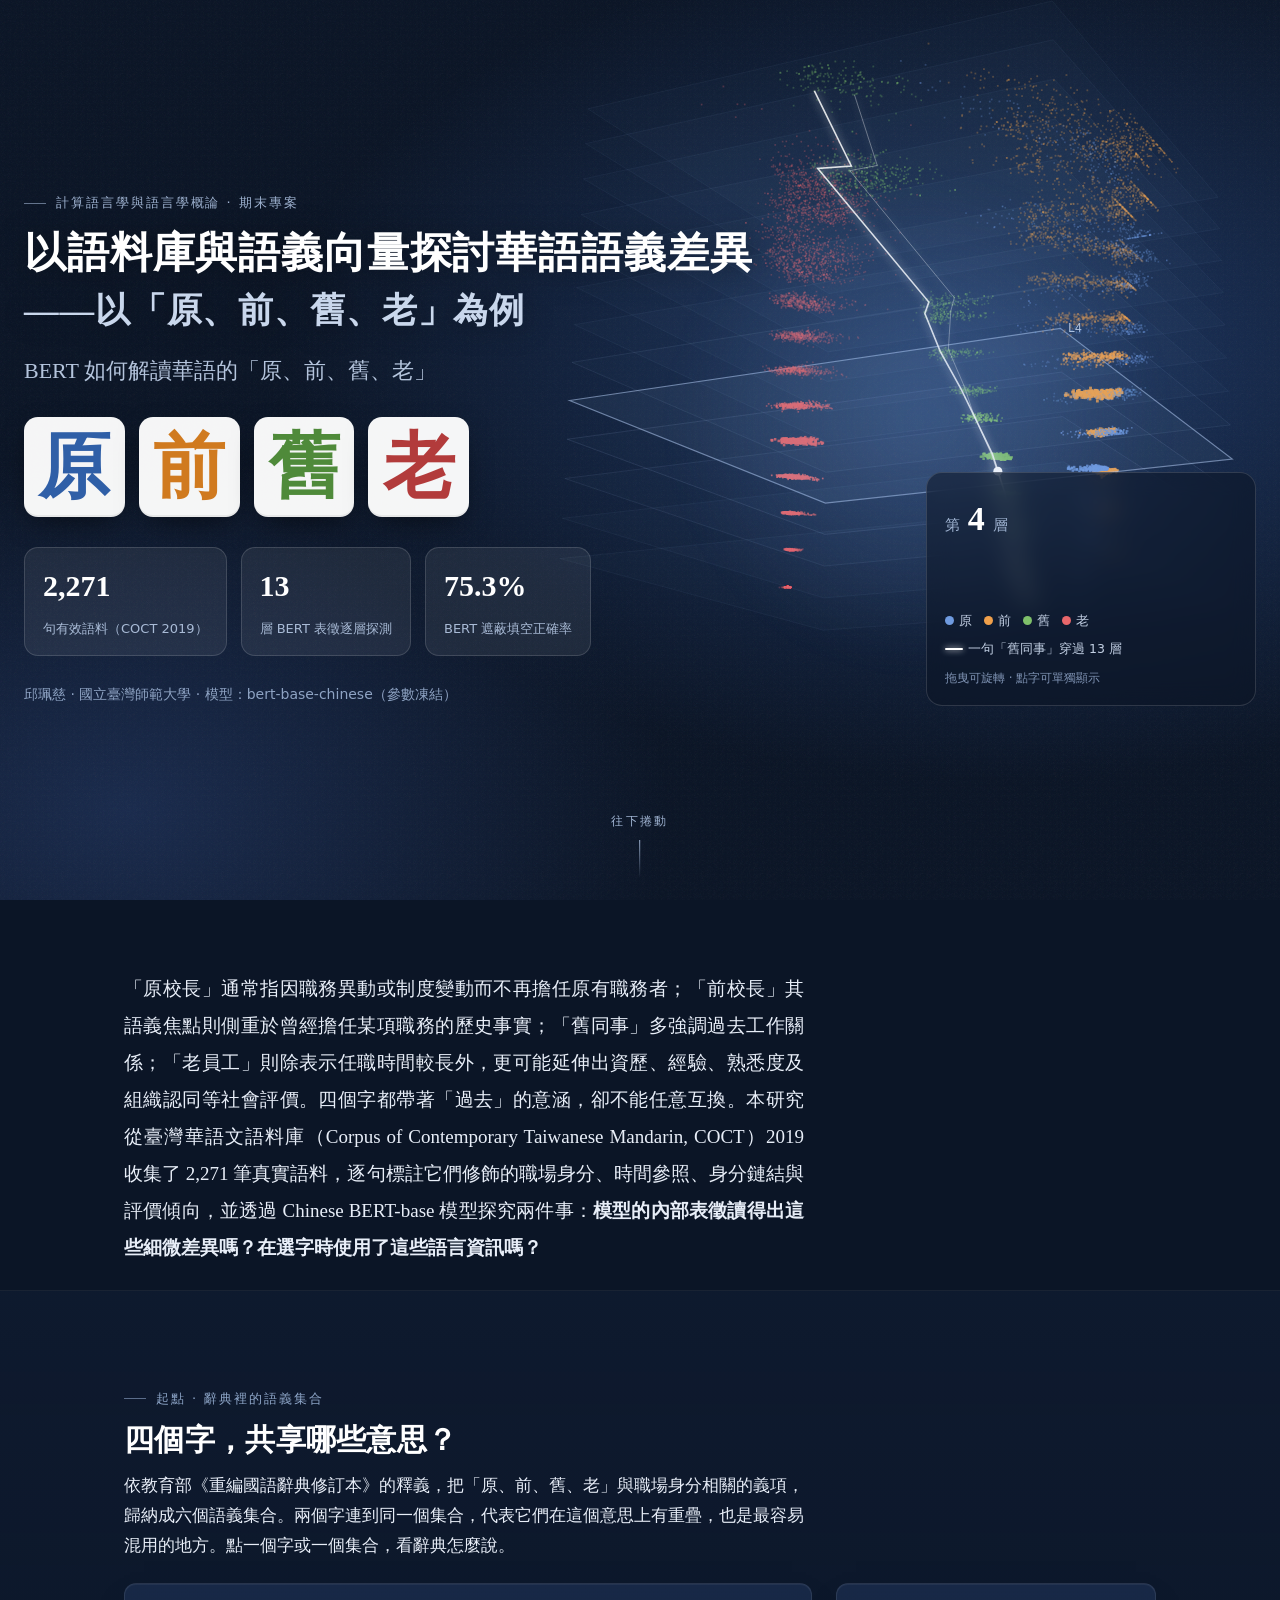
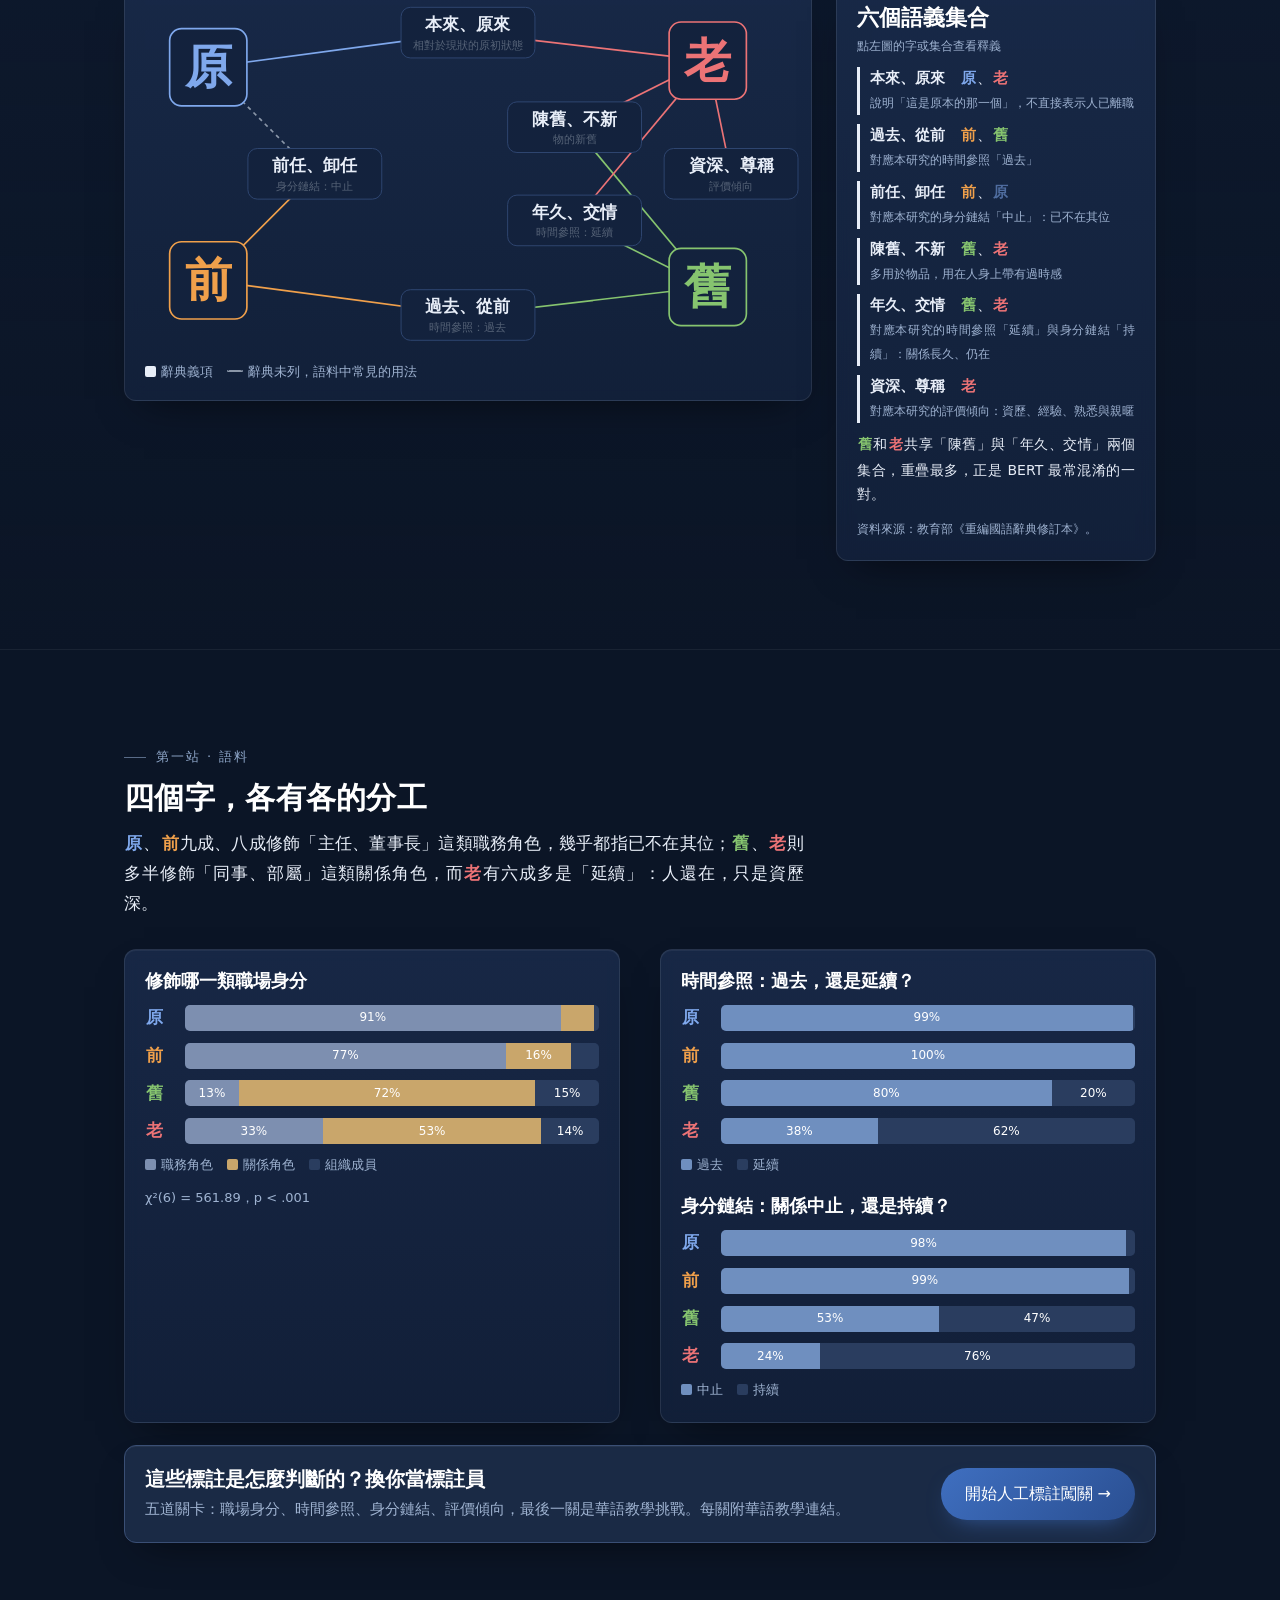
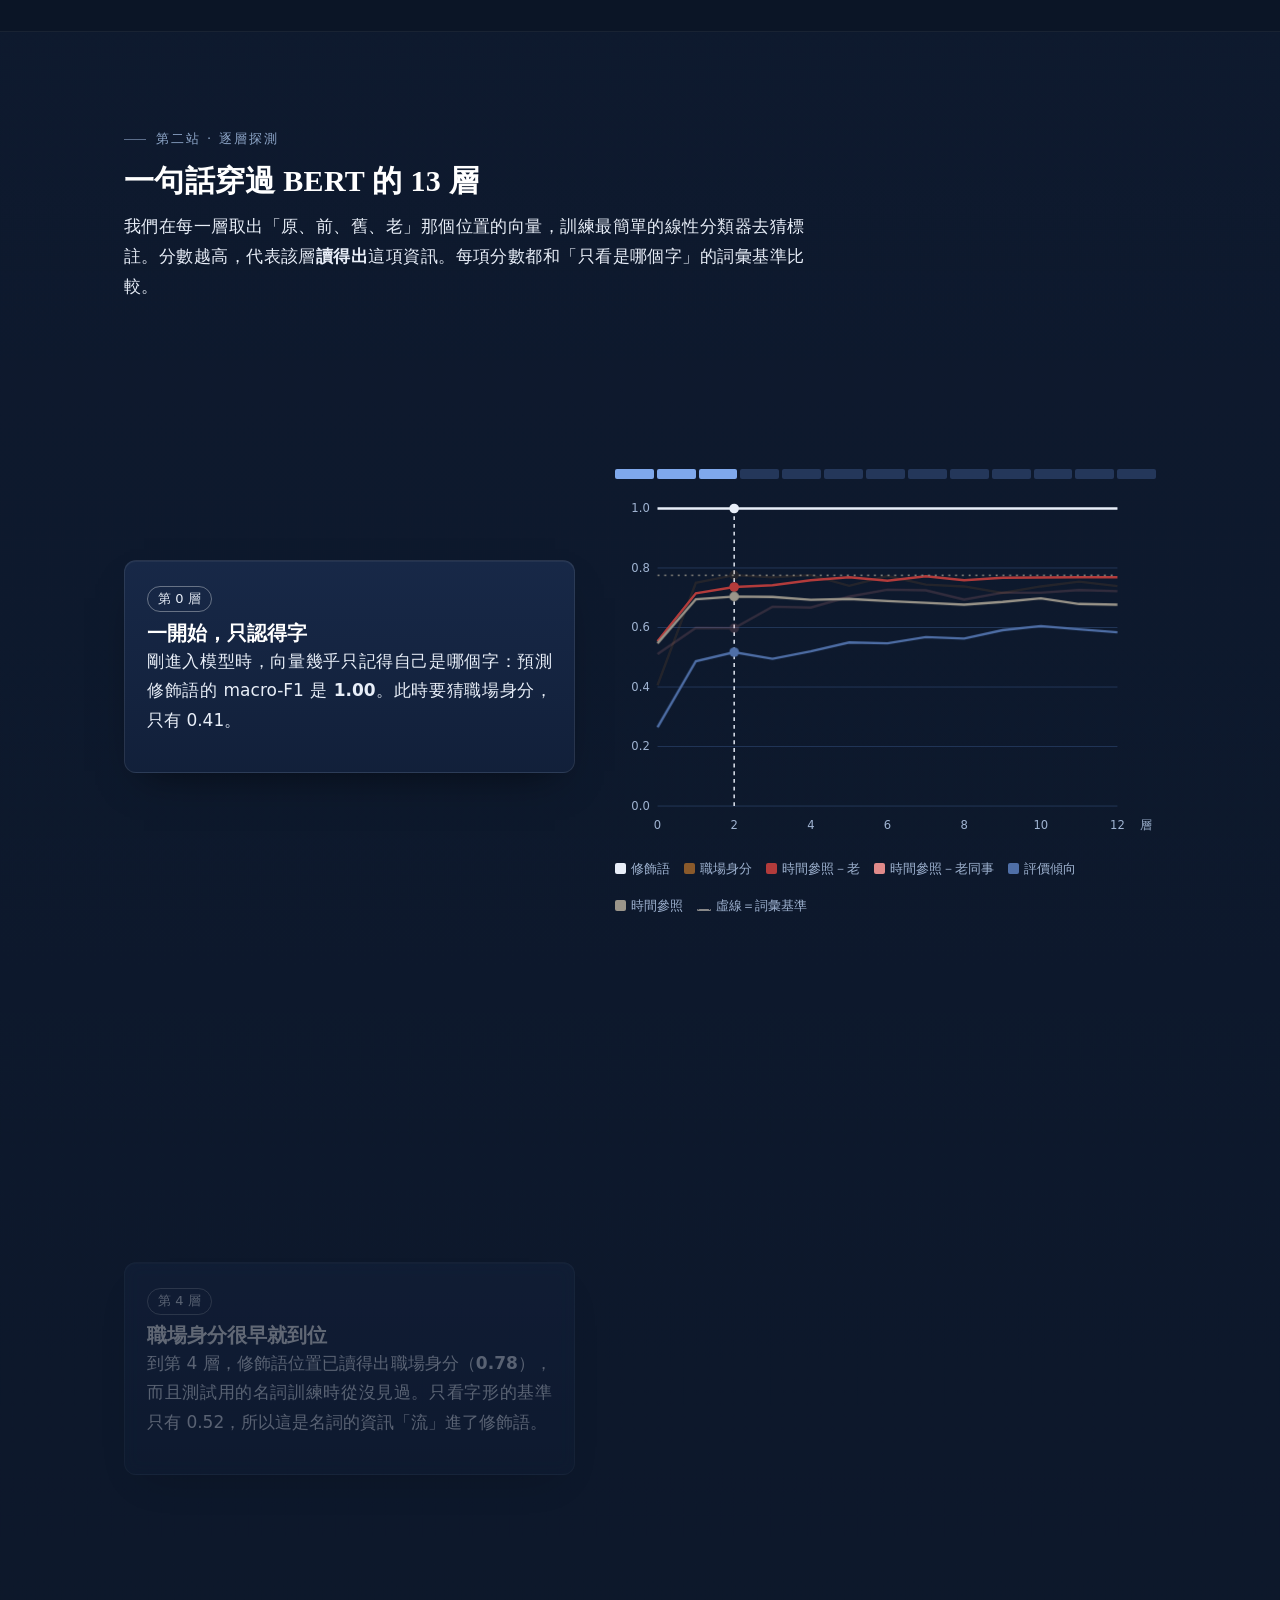
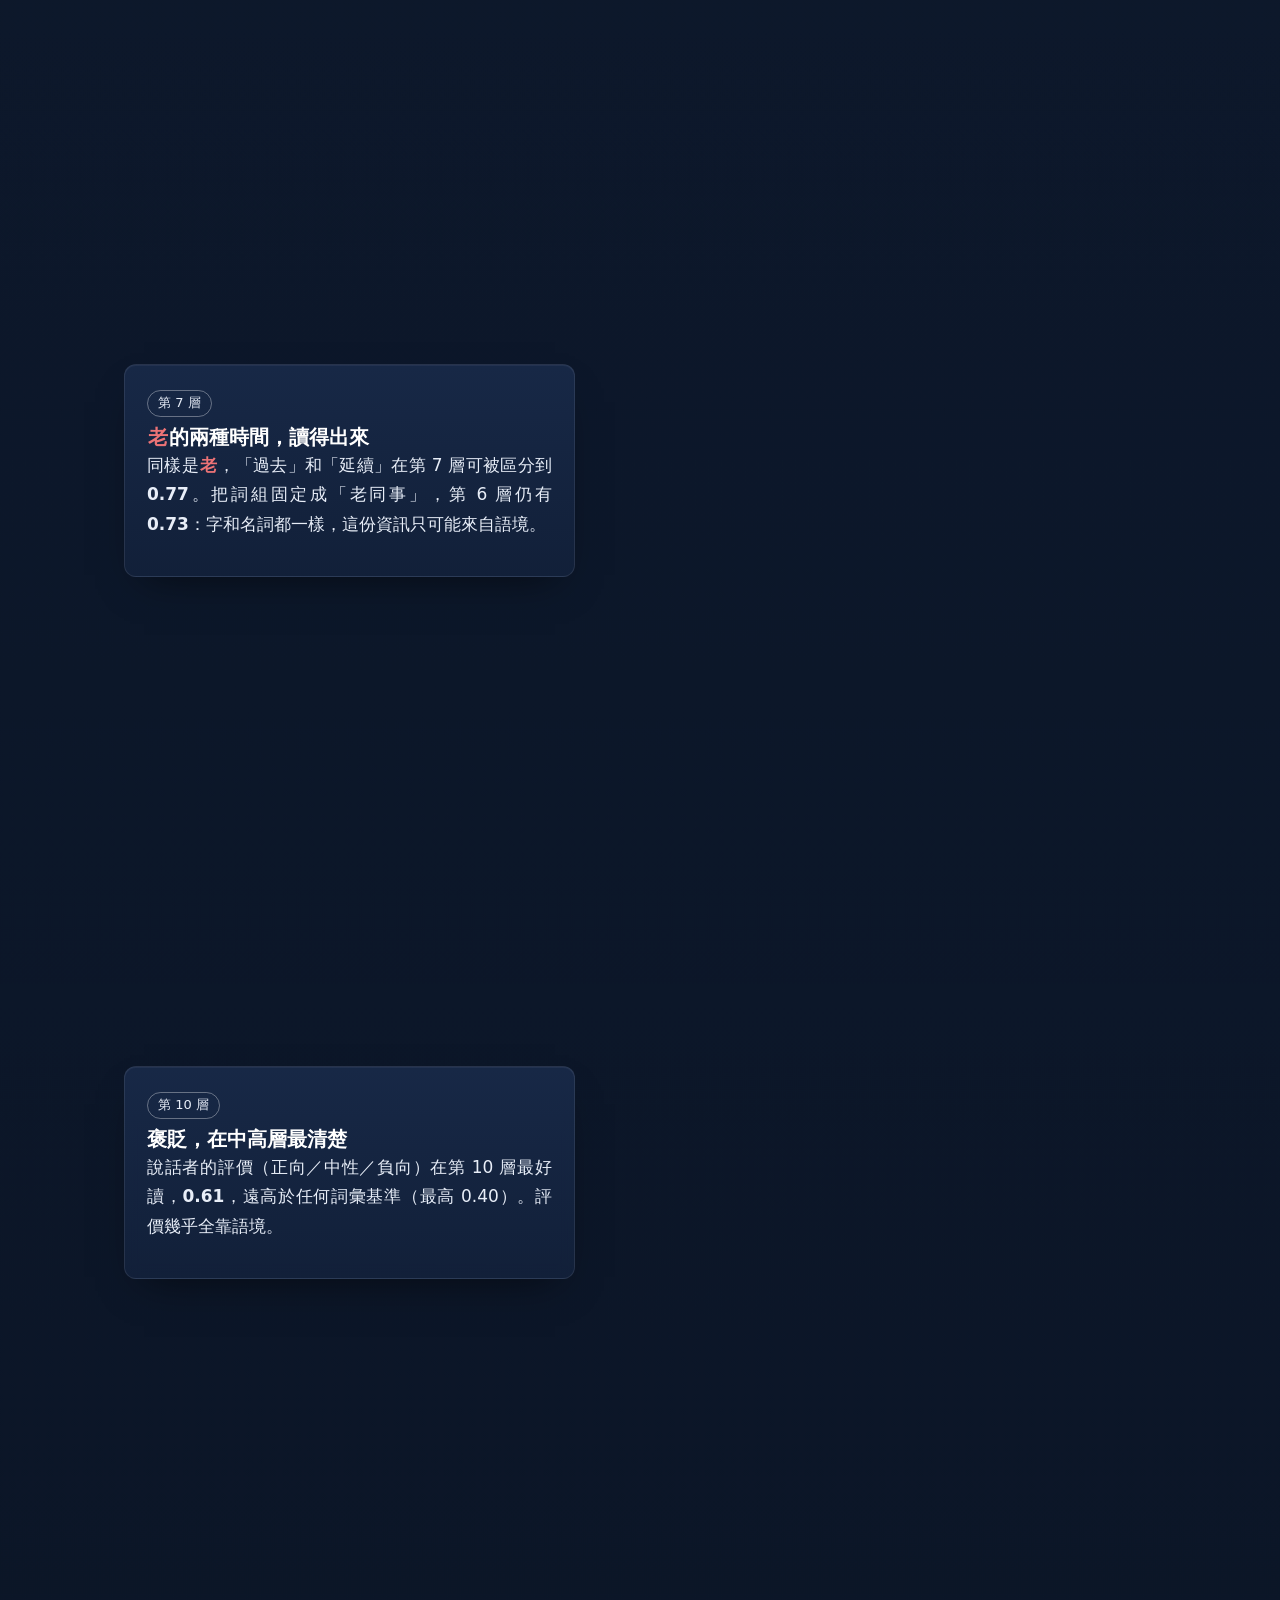
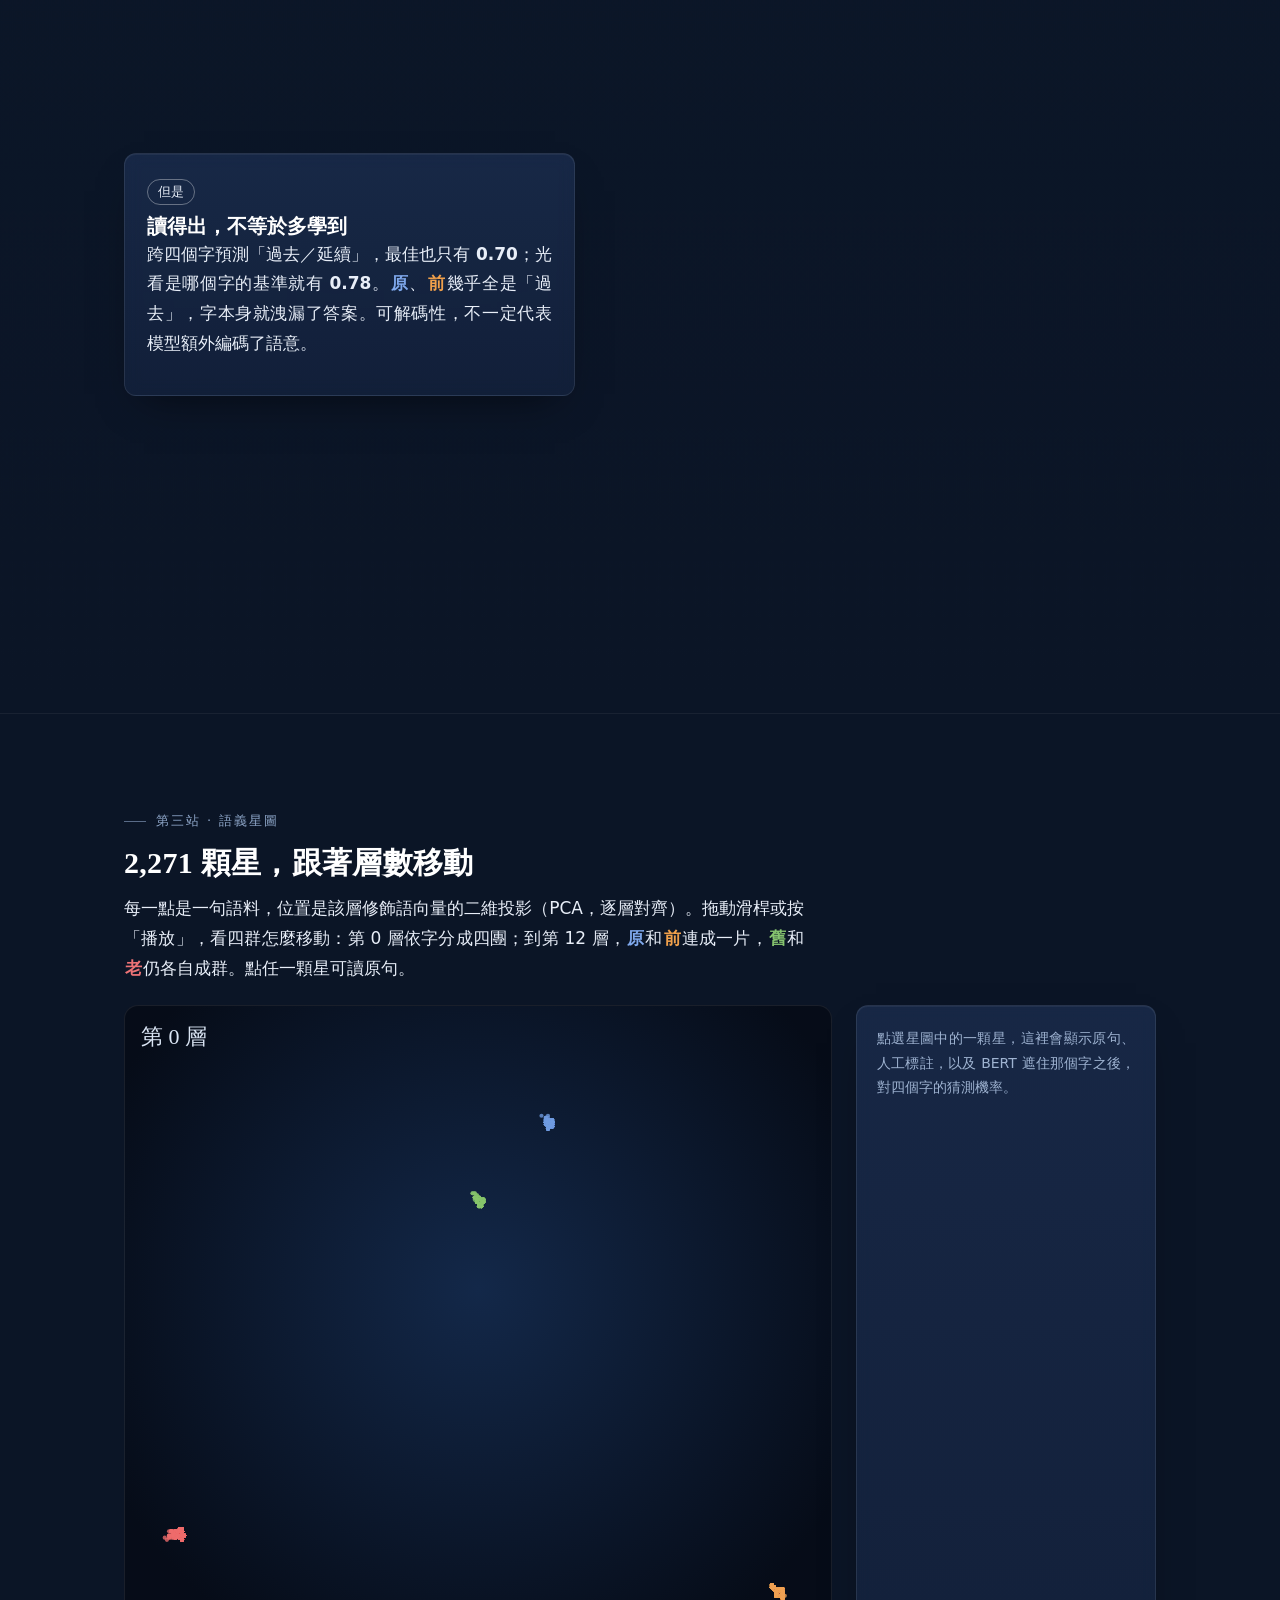
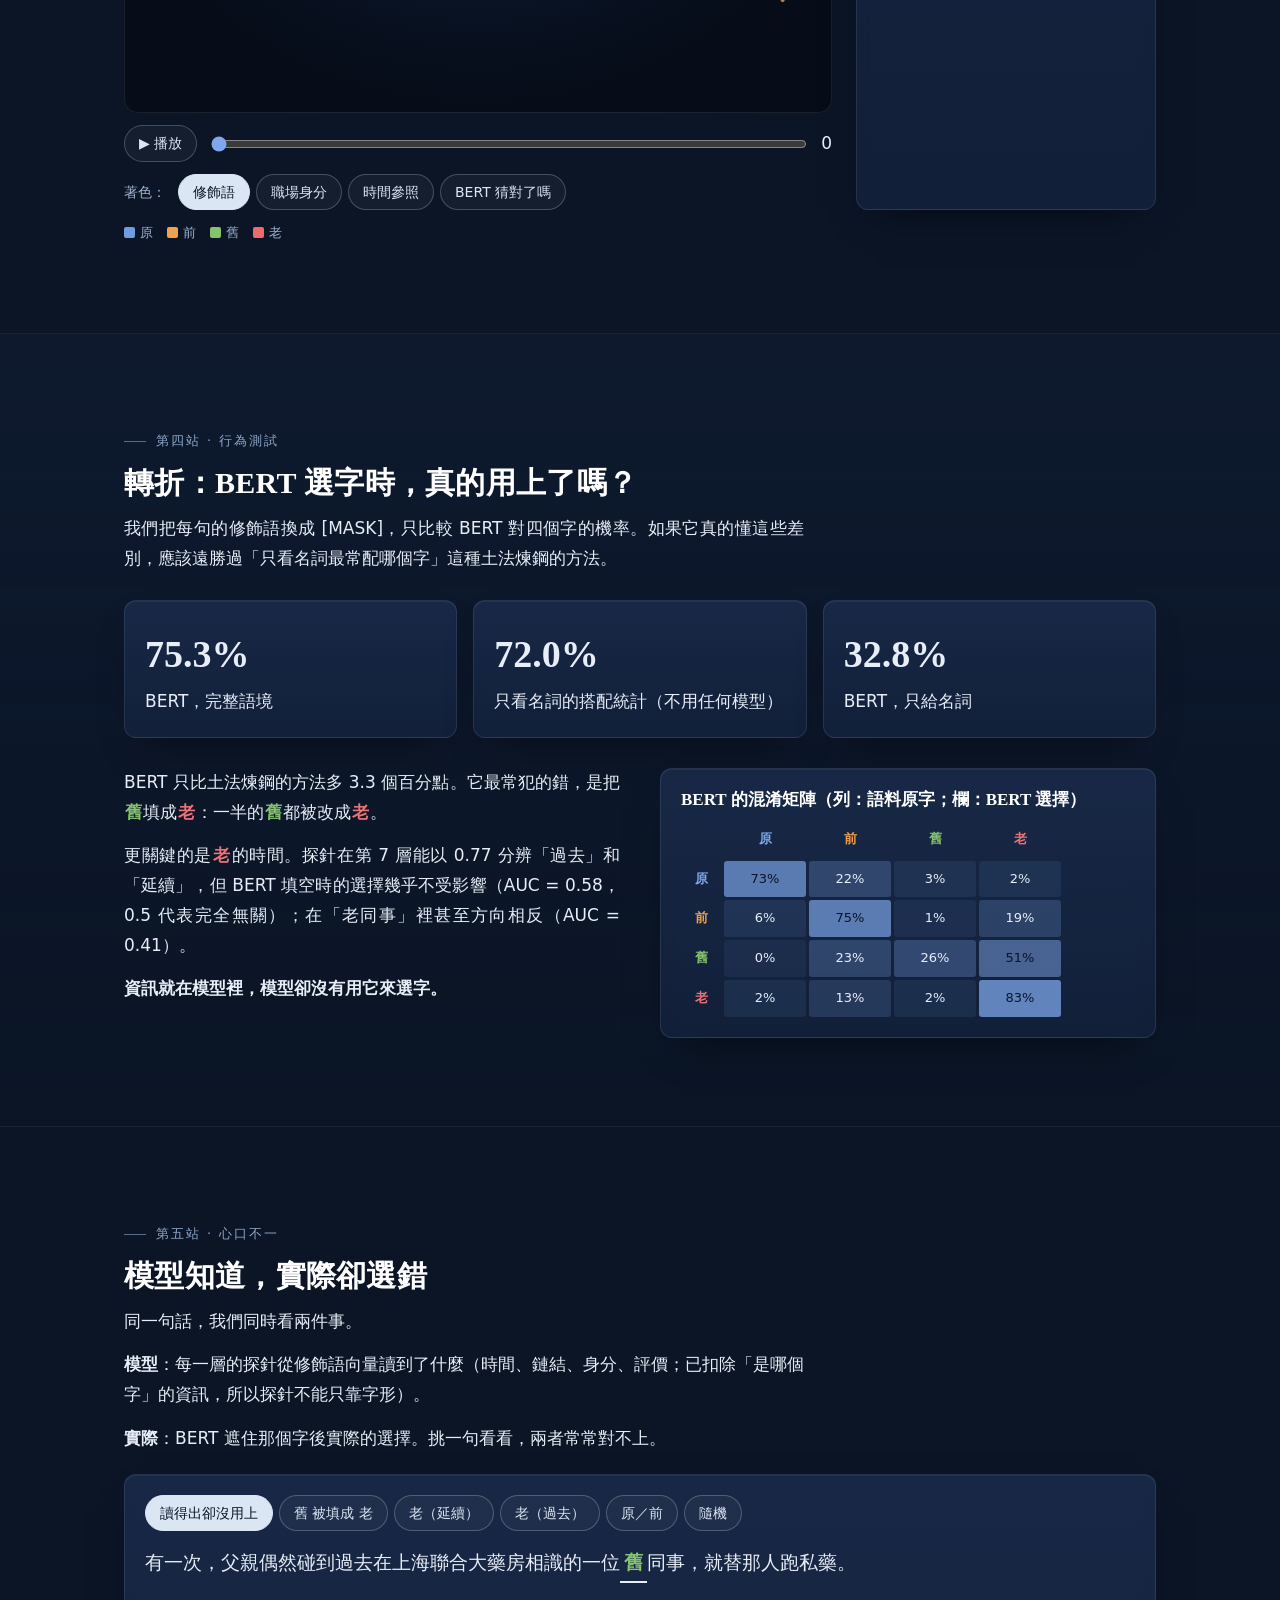
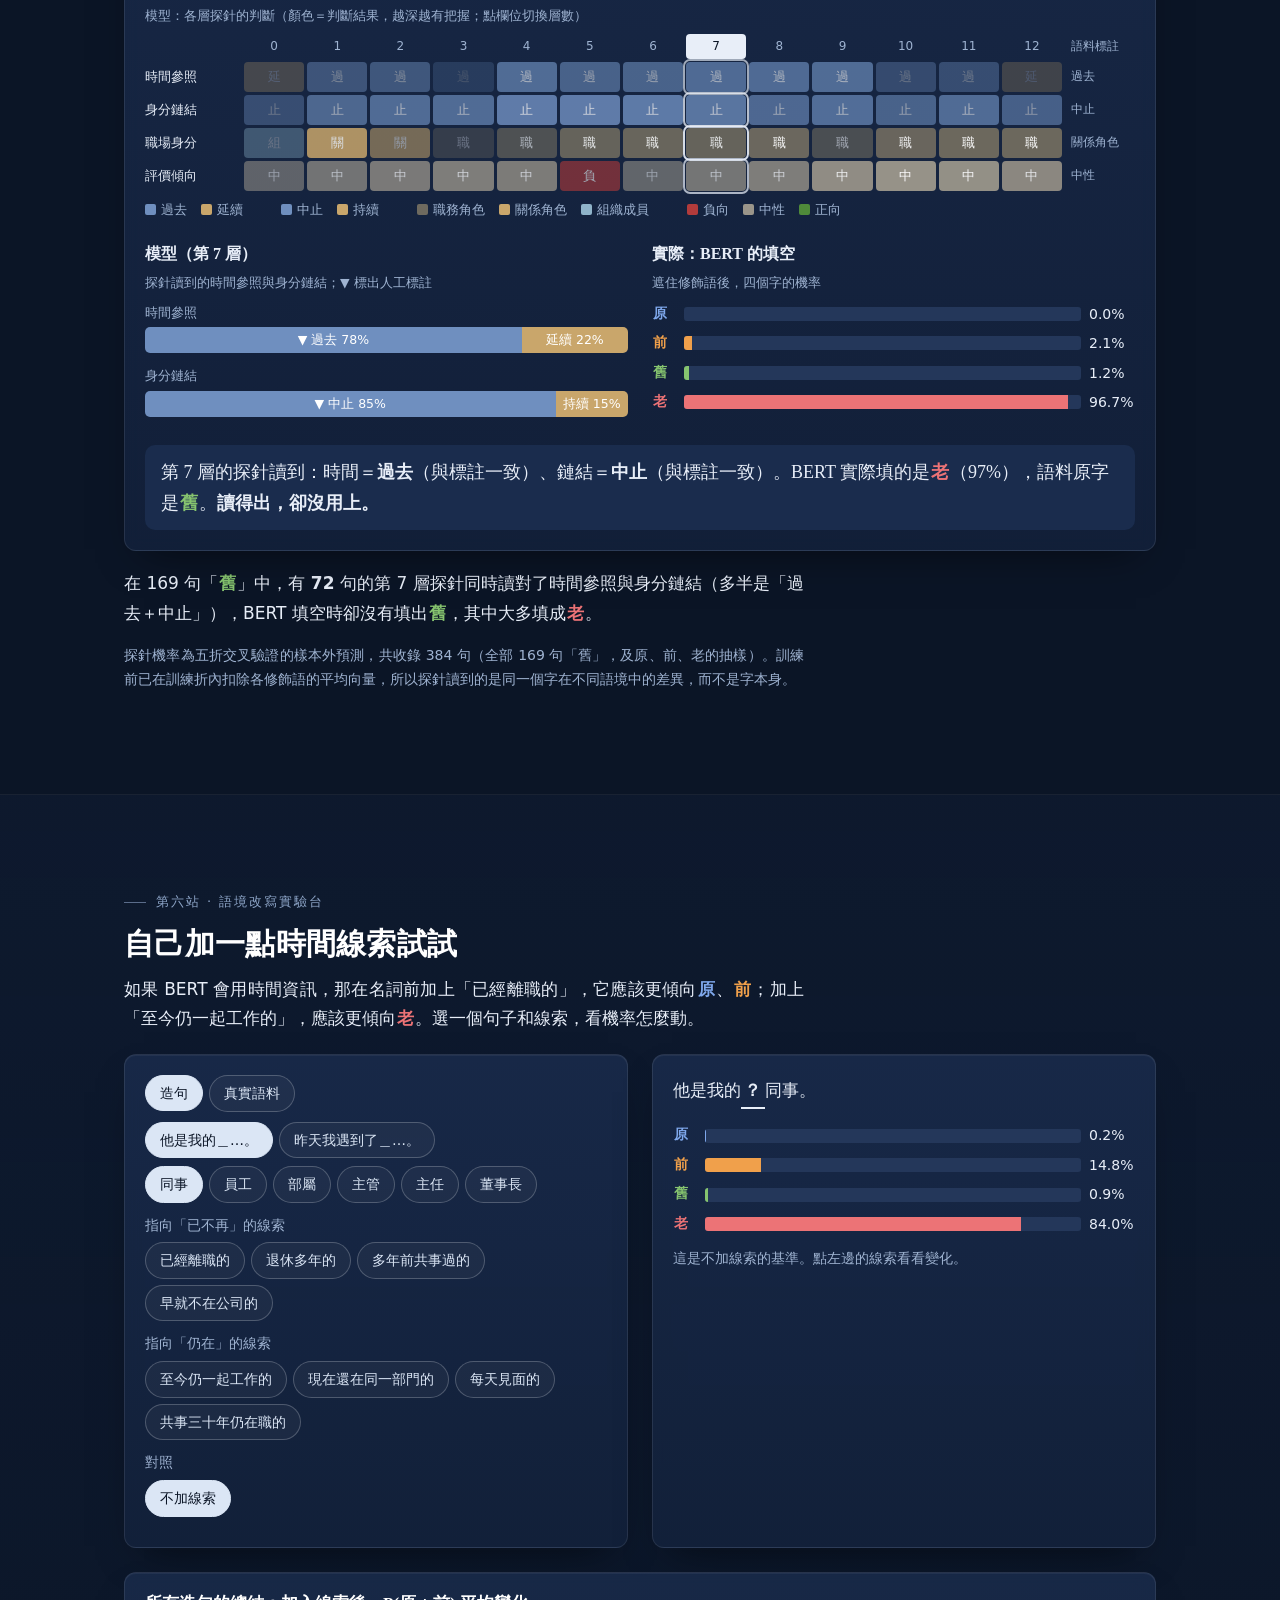
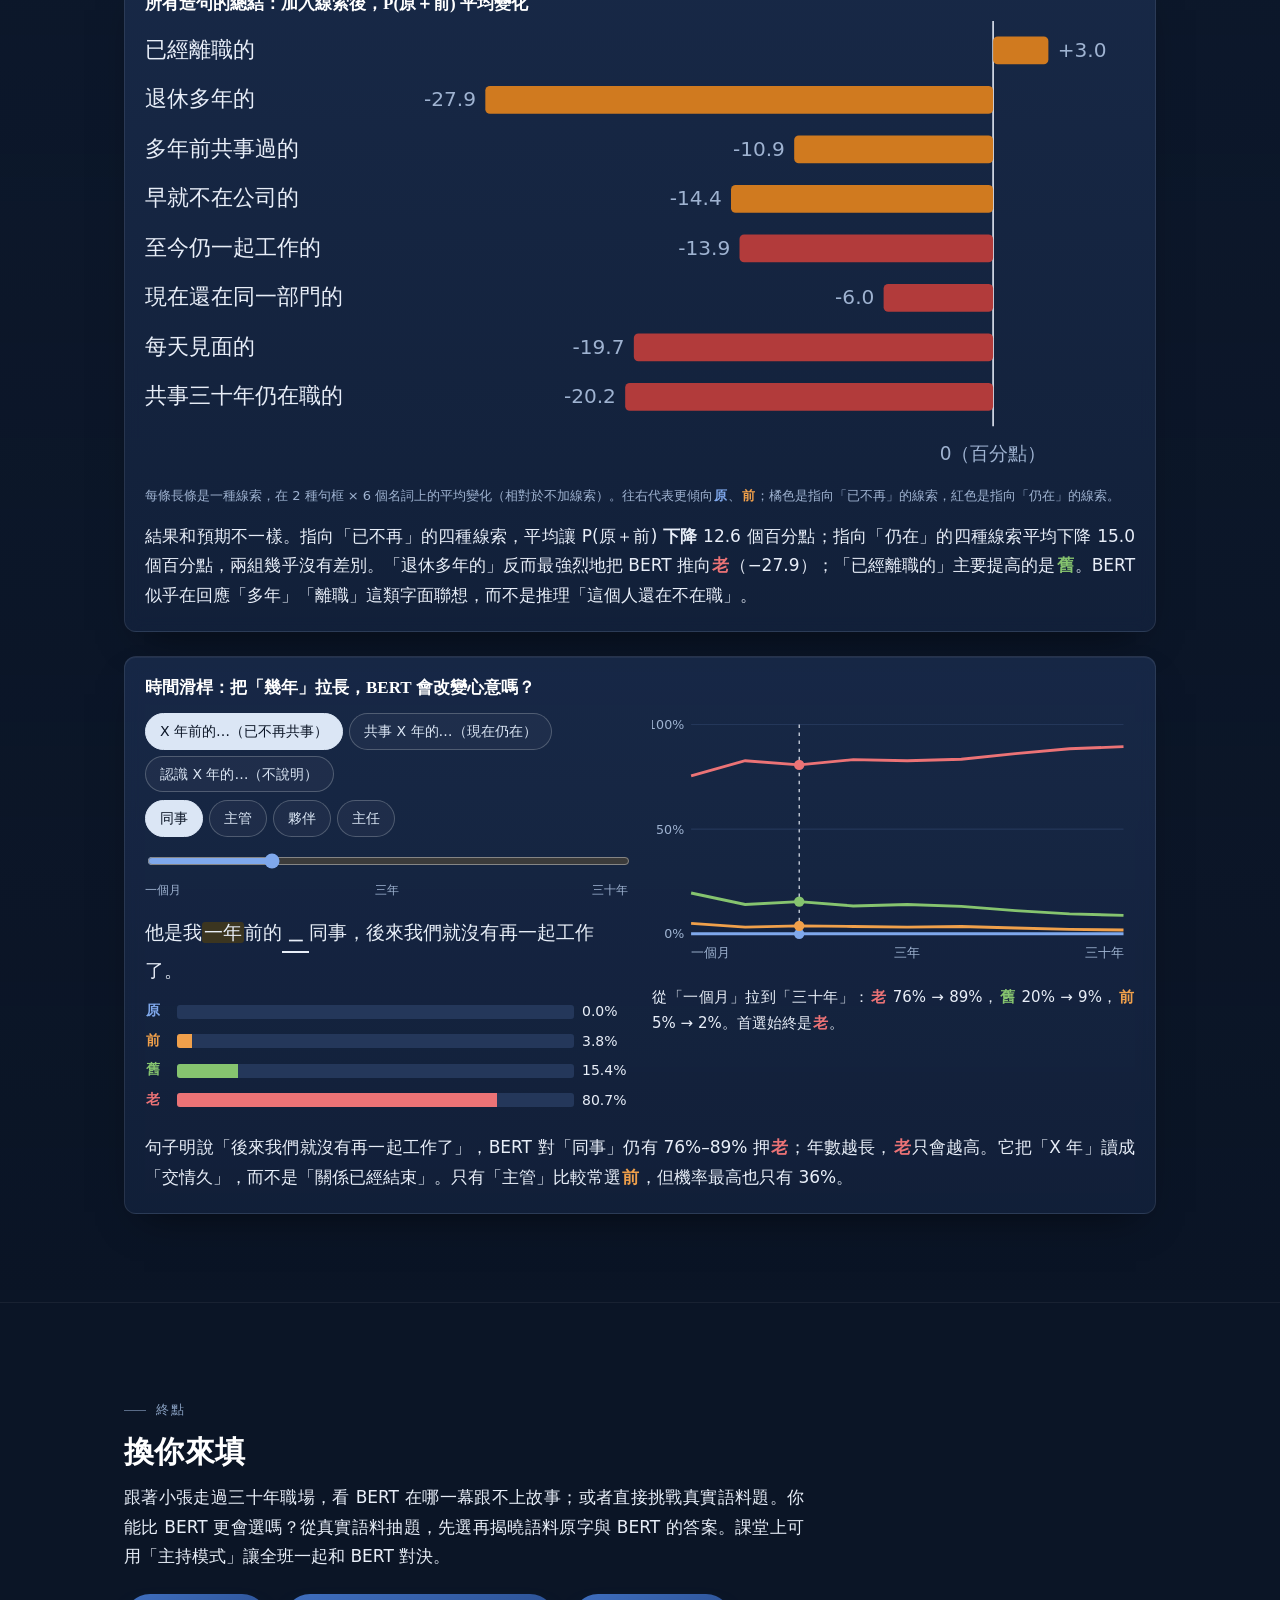
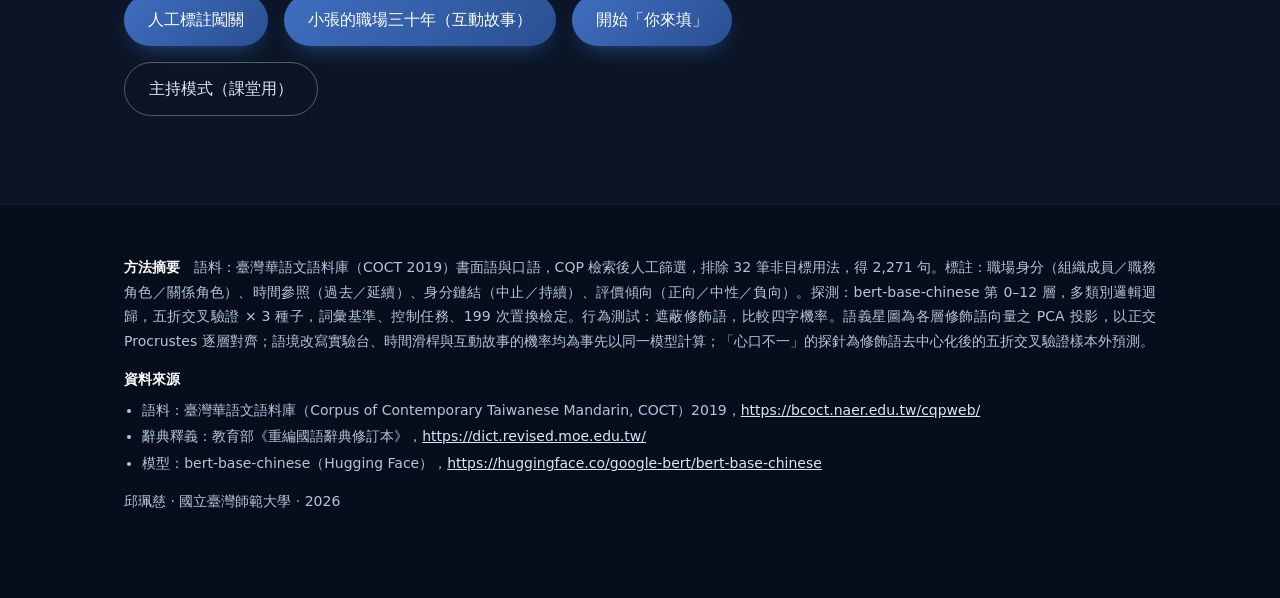
==== index.html @ c4756d72 "Add files via upload" ====
<!DOCTYPE html>
<html lang="zh-Hant">
<head>
<meta charset="utf-8">
<meta name="viewport" content="width=device-width, initial-scale=1">
<title>以語料庫與語義向量探討華語語義差異——以「原、前、舊、老」為例</title>
<style>
p{text-align:justify}
:root{
  color-scheme:dark;
  --ink:#e8eef8; --muted:#9fb3d1; --line:rgba(255,255,255,.1); --bg:#0b1526; --card:#13223d;
  --yuan:#7fa8ec; --qian:#f0a04b; --jiu:#86c46f; --lao:#ec7376; --accent:#e8eef8;
  --serif:"Noto Serif TC","Songti TC","PMingLiU",serif;
  --sans:"Noto Sans TC","PingFang TC","Microsoft JhengHei",system-ui,sans-serif;
}
*{box-sizing:border-box}
html{scroll-behavior:smooth}
body{margin:0;background:var(--bg);color:var(--ink);font-family:var(--sans);line-height:1.75;font-size:17px}
a{color:inherit}
.wrap{max-width:1080px;margin:0 auto;padding:0 24px}
.narrow{max-width:680px}
h1,h2,h3{font-family:var(--serif);font-weight:700;line-height:1.3;margin:0}
h2{font-size:30px;margin:0 0 12px}
.kicker{font-size:13px;letter-spacing:.15em;color:var(--muted);text-transform:uppercase;margin-bottom:10px}
section{padding:88px 0;border-top:1px solid var(--line)}
p{margin:0 0 14px}
.m{font-family:var(--serif);font-weight:700;padding:0 1px}
.m.原{color:var(--yuan)}.m.前{color:var(--qian)}.m.舊{color:var(--jiu)}.m.老{color:var(--lao)}
.num{font-variant-numeric:tabular-nums}
/* hero */
.hero{min-height:92vh;display:flex;align-items:center;border-top:none;padding:40px 0;background:linear-gradient(160deg,#cddcf0 0%,#e2ebf6 65%)}
.hero .wrap{width:100%}
.hero h1{font-size:clamp(28px,4.4vw,52px);letter-spacing:.02em;line-height:1.35}
.hero .sub{font-size:clamp(18px,2.4vw,24px);color:var(--muted);margin:18px 0 34px;font-family:var(--serif)}
.chars{display:flex;gap:14px;margin:30px 0}
.chars span{font-family:var(--serif);font-size:clamp(40px,6vw,72px);font-weight:700;line-height:1;width:1.4em;height:1.4em;display:flex;align-items:center;justify-content:center;padding:0;border-radius:14px;background:var(--card);box-shadow:0 1px 0 var(--line),0 8px 24px rgba(0,0,0,.05)}
.stats{display:flex;gap:40px;flex-wrap:wrap;margin-top:26px}
.stat b{display:block;font-size:34px;font-family:var(--serif)}
.stat span{font-size:14px;color:var(--muted)}
.byline{font-size:14px;color:var(--muted);margin-top:40px}
.scrollcue{margin-top:28px;font-size:14px;color:var(--muted)}
/* bars */
.split{display:grid;grid-template-columns:1fr 1fr;gap:40px;margin-top:30px}
.barrow{display:grid;grid-template-columns:30px 1fr;gap:10px;align-items:center;margin:8px 0}
.bar{display:flex;height:26px;border-radius:5px;overflow:hidden;background:#24375a}
.bar div{height:100%;display:flex;align-items:center;justify-content:center;font-size:12px;color:#fff;white-space:nowrap;overflow:hidden}
.legend{display:flex;gap:14px;flex-wrap:wrap;font-size:13px;color:var(--muted);margin-top:8px}
.legend i{display:inline-block;width:11px;height:11px;border-radius:2px;margin-right:5px;vertical-align:-1px}
.card{background:var(--card);border:1px solid var(--line);border-radius:12px;padding:20px}
/* scrolly */
.scrolly{display:grid;grid-template-columns:minmax(0,5fr) minmax(0,6fr);gap:40px}
.steps .step{min-height:78vh;display:flex;align-items:center}
.steps .step>div{background:var(--card);border:1px solid var(--line);border-radius:12px;padding:22px;opacity:.35;transition:opacity .3s}
.steps .step.on>div{opacity:1}
.layerbadge{display:inline-block;font-size:13px;border:1px solid var(--ink);border-radius:20px;padding:1px 10px;margin-bottom:8px}
.sticky{position:sticky;top:8vh;height:84vh;display:flex;flex-direction:column;justify-content:center}
#curve svg{width:100%;height:auto;overflow:visible}
.tower{display:flex;gap:3px;margin:0 0 14px}
.tower div{flex:1;height:10px;border-radius:2px;background:#24375a;transition:background .3s}
.tower div.on{background:var(--ink)}
/* star map */
.mapgrid{display:grid;grid-template-columns:minmax(0,1fr) 300px;gap:24px;margin-top:22px}
#starwrap{position:relative;background:radial-gradient(circle at 50% 40%,#132849,#060c18 75%);border:1px solid rgba(255,255,255,.08);border-radius:14px;overflow:hidden;aspect-ratio:1/1}
#star{width:100%;height:100%;display:block;cursor:crosshair}
#layerlabel{position:absolute;left:16px;top:12px;color:#dbe6f5;font-family:var(--serif);font-size:22px}
#hoverbox{position:absolute;pointer-events:none;background:rgba(19,34,61,.96);border:1px solid rgba(255,255,255,.14);color:var(--ink);border-radius:8px;padding:8px 10px;font-size:13px;max-width:280px;display:none;box-shadow:0 6px 20px rgba(0,0,0,.3)}
.controls{display:flex;gap:12px;align-items:center;flex-wrap:wrap;margin-top:12px}
.controls input[type=range]{flex:1;min-width:160px;accent-color:var(--ink)}
button,.btn{font:inherit;font-size:14px;border:1px solid var(--ink);background:var(--card);color:var(--ink);border-radius:20px;padding:5px 14px;cursor:pointer}
button.on{background:var(--ink);color:#0b1526}
.seg{display:flex;flex-wrap:wrap;gap:6px}
.sent{font-family:var(--serif);font-size:17px;line-height:1.9}
.sent .blank{display:inline-block;min-width:1.4em;border-bottom:2px solid var(--ink);text-align:center;font-weight:700}
.sent .cue{background:#3b3520;padding:0 2px;border-radius:3px}
.tags{display:flex;gap:6px;flex-wrap:wrap;margin:8px 0}
.tags span{font-size:12px;border:1px solid var(--line);border-radius:10px;padding:0 8px;color:var(--muted)}
.pbar{display:grid;grid-template-columns:24px 1fr 46px;gap:8px;align-items:center;margin:5px 0;font-size:14px}
.pbar .t{height:14px;background:#24375a;border-radius:3px;overflow:hidden}
.pbar .t div{height:100%;transition:width .45s cubic-bezier(.3,.7,.3,1)}
/* twist */
.big3{display:grid;grid-template-columns:repeat(3,1fr);gap:16px;margin:26px 0}
.big3 .card b{font-family:var(--serif);font-size:38px;display:block}
.cm{display:grid;grid-template-columns:40px repeat(4,1fr);gap:3px;font-size:13px;max-width:380px}
.cm div{padding:7px 0;text-align:center;border-radius:3px}
/* lab */
.labgrid{display:grid;grid-template-columns:minmax(0,1fr) minmax(0,1fr);gap:24px;margin-top:20px}
.cuegroup{margin:10px 0}
.cuegroup small{display:block;color:var(--muted);margin-bottom:5px}
.delta{font-size:14px;color:var(--muted);margin-top:10px}
#cueChart svg{width:100%;height:auto}
.cta{display:flex;gap:16px;flex-wrap:wrap;margin-top:22px}
.cta a{display:inline-block;text-decoration:none;background:var(--ink);color:#0b1526;border-radius:28px;padding:12px 24px;font-size:16px}
.cta a.ghost{background:transparent;color:var(--ink);border:1px solid var(--ink)}
/* mind */
.mindgrid{display:grid;grid-template-columns:minmax(0,1fr);gap:20px;margin-top:20px}
.hm{display:grid;grid-template-columns:96px repeat(13,minmax(0,1fr)) 70px;gap:3px;align-items:center;font-size:12px}
.hm .rl{font-size:13px;color:var(--ink);white-space:nowrap}
.hm .gl{font-size:12px;color:var(--muted);padding-left:6px;white-space:nowrap}
.hm .hd{text-align:center;color:var(--muted);cursor:pointer;border-radius:4px;padding:2px 0}
.hm .hd.sel{background:var(--ink);color:#0b1526}
.hm .cell{height:30px;border-radius:4px;display:grid;place-items:center;color:#fff;font-family:var(--serif);font-size:13px;opacity:0;transform:scale(.6);transition:opacity .35s,transform .35s;cursor:pointer}
.hm .cell.on{transform:scale(1)}
.hm .cell.sel{outline:2px solid var(--ink);outline-offset:1px}
.mm{display:grid;grid-template-columns:1fr 1fr;gap:24px;margin-top:18px}
.mm h4{font-family:var(--serif);font-size:16px;margin:0 0 6px}
.mm .sub{font-size:12.5px;color:var(--muted);margin:-2px 0 8px}
.mverdict{font-family:var(--serif);font-size:18px;line-height:1.7;margin-top:16px;padding:12px 16px;border-radius:10px;background:#1a2c4d}
.slgrid{display:grid;grid-template-columns:minmax(0,1fr) minmax(0,1fr);gap:24px;margin-top:14px}
.yrs{display:flex;justify-content:space-between;font-size:12px;color:var(--muted);margin-top:2px}
#slChart svg{width:100%;height:auto}
@media (max-width:820px){ .mm,.slgrid{grid-template-columns:1fr} .hm{grid-template-columns:70px repeat(13,minmax(0,1fr)) 0px} .hm .gl{display:none} .hm .cell{font-size:0;height:24px} }
/* dictionary semantic sets */
.dictgrid{display:grid;grid-template-columns:minmax(0,1fr) 320px;gap:24px;margin-top:22px;align-items:start}
#dictNet svg{width:100%;height:auto;display:block}
#dictNet .edge{transition:opacity .3s,stroke-width .3s}
#dictNet .node{cursor:pointer;transition:opacity .3s}
#dictNet .node rect{transition:stroke .3s,fill .3s}
#dictPanel h3{font-size:22px;margin-bottom:4px}
#dictPanel .pos{display:inline-block;font-size:12px;border:1px solid var(--line);border-radius:8px;padding:0 6px;margin-right:6px;color:var(--muted)}
#dictPanel ul{padding-left:0;list-style:none;margin:10px 0 0}
#dictPanel li{font-size:14.5px;line-height:1.65;margin:0 0 9px;padding-left:10px;border-left:3px solid var(--line);text-align:justify}
#dictPanel li.hit{border-left-color:var(--ink)}
#dictPanel li.dim{color:var(--muted);font-size:13px}
#dictPanel .tag{font-size:12px;color:var(--muted)}
#dictPanel .src{font-size:12px;color:var(--muted);margin-top:12px}
@media (max-width:820px){ .dictgrid{grid-template-columns:1fr} }
.srclist{margin:0 0 14px;padding-left:1.3em}
.srclist li{margin:2px 0;text-align:left}
footer{padding:50px 0 70px;font-size:14px;color:var(--muted);border-top:1px solid var(--line)}
@media (max-width:820px){
  .split,.scrolly,.mapgrid,.labgrid,.big3{grid-template-columns:1fr}
  .sticky{position:sticky;top:0;height:auto;background:var(--bg);z-index:2;padding:8px 0}
  .steps .step{min-height:60vh}
}
/* ===== premium layer (2026 upgrade) ===== */
:root{--navy:#0b1526;--navy2:#13223d;--glass:rgba(255,255,255,.07);--glassb:rgba(255,255,255,.14);--ease:cubic-bezier(.22,.8,.24,1);--shadow:0 1px 2px rgba(22,35,58,.06),0 8px 28px -12px rgba(22,35,58,.22)}
body{-webkit-font-smoothing:antialiased;text-rendering:optimizeLegibility}
::selection{background:#16233a;color:#fff}
/* progress + nav */
#fxProg{position:fixed;top:0;left:0;height:3px;width:0;z-index:60;background:linear-gradient(90deg,#6f9be0,#f0a04b,#7fc06a,#e8676b);transition:width .12s linear}
#fxNav{position:fixed;right:22px;top:50%;transform:translateY(-50%);z-index:55;display:flex;flex-direction:column;gap:12px;opacity:0;pointer-events:none;transition:opacity .4s}
#fxNav.show{opacity:1;pointer-events:auto}
#fxNav a{position:relative;display:block;width:10px;height:10px;border-radius:50%;background:rgba(22,35,58,.22);transition:transform .25s var(--ease),background .25s}
#fxNav a:hover{transform:scale(1.5)}
#fxNav a.on{background:#16233a;transform:scale(1.35)}
#fxNav a span{position:absolute;right:20px;top:50%;transform:translate(6px,-50%);white-space:nowrap;font-size:12.5px;background:#16233a;color:#fff;padding:3px 10px;border-radius:12px;opacity:0;pointer-events:none;transition:opacity .2s,transform .25s var(--ease)}
#fxNav a:hover span{opacity:1;transform:translate(0,-50%)}
#fxNav.dark a{background:rgba(255,255,255,.3)}#fxNav.dark a.on{background:#fff}
/* hero */
.hero3d{position:relative;min-height:100vh;overflow:hidden;color:#eef3fb;background:radial-gradient(1200px 700px at 78% 40%,#1d3560 0%,rgba(19,34,61,0) 60%),radial-gradient(900px 600px at 10% 90%,#1a2b4d 0%,rgba(11,21,38,0) 60%),var(--navy);padding:0;border:none;display:flex;align-items:center}
.hero3d::after{content:"";position:absolute;inset:0;pointer-events:none;opacity:.07;background-image:url("data:image/svg+xml,%3Csvg xmlns='http://www.w3.org/2000/svg' width='160' height='160'%3E%3Cfilter id='n'%3E%3CfeTurbulence baseFrequency='.85' numOctaves='2' stitchTiles='stitch'/%3E%3C/filter%3E%3Crect width='100%25' height='100%25' filter='url(%23n)'/%3E%3C/svg%3E")}
#tower3d{position:absolute;inset:0;width:100%;height:100%;cursor:grab;touch-action:pan-y}
#tower3d:active{cursor:grabbing}
.hero-glow{position:absolute;width:520px;height:520px;right:8%;top:18%;border-radius:50%;background:radial-gradient(circle,rgba(111,155,224,.22),transparent 65%);filter:blur(20px);pointer-events:none;animation:glow 9s ease-in-out infinite alternate}
@keyframes glow{to{transform:translate(-40px,30px) scale(1.12)}}
.hero-inner{position:relative;z-index:2;width:100%;max-width:1280px;display:grid;grid-template-columns:minmax(0,1.35fr) minmax(0,.65fr);gap:30px;align-items:end;padding-top:80px;padding-bottom:90px;pointer-events:none}
.hero-copy,.towerinfo{pointer-events:auto}
.hero3d .kicker{color:#9fb3d1}
.hero3d h1{font-size:clamp(26px,3.3vw,46px);letter-spacing:.02em;line-height:1.32;color:#fff;text-shadow:0 2px 30px rgba(0,0,0,.35)}
.h1sub{font-weight:600;color:#c9d7ec;font-size:.82em;white-space:nowrap}
.hero3d .sub{color:#b4c4dc;font-size:clamp(17px,2vw,22px);margin:16px 0 26px;font-family:var(--serif)}
.hero3d .chars{margin:0 0 30px;perspective:600px}
.hero3d .chars span{background:rgba(255,255,255,.96);box-shadow:0 10px 30px -10px rgba(0,0,0,.6),inset 0 -2px 0 rgba(0,0,0,.06);cursor:pointer;transition:transform .35s var(--ease),box-shadow .35s,opacity .3s;transform-style:preserve-3d}
.hero3d .chars span:hover{transform:translateY(-6px) rotateX(10deg);box-shadow:0 22px 40px -14px rgba(0,0,0,.7)}
.hero3d .chars span.dim{opacity:.35}
.hero3d .stats{gap:14px}
.hero3d .stat{background:var(--glass);border:1px solid var(--glassb);backdrop-filter:blur(10px);-webkit-backdrop-filter:blur(10px);border-radius:14px;padding:12px 18px;min-width:150px}
.hero3d .stat b{color:#fff;font-size:30px}
.hero3d .stat span{color:#a9bbd6;font-size:13px}
.hero3d .byline{color:#8ea3c3;margin-top:26px}
.towerinfo{justify-self:end;background:rgba(11,21,38,.55);border:1px solid var(--glassb);backdrop-filter:blur(12px);-webkit-backdrop-filter:blur(12px);border-radius:16px;padding:16px 18px;max-width:330px}
.ti-layer{font-family:var(--serif);font-size:15px;color:#9fb3d1}.ti-layer b{font-size:34px;color:#fff;font-variant-numeric:tabular-nums;margin:0 4px}
.ti-cap{font-family:var(--serif);font-size:17px;color:#fff;min-height:2.8em;margin:4px 0 10px;transition:opacity .3s}
.ti-legend{display:flex;flex-wrap:wrap;gap:6px 12px;font-size:12.5px;color:#c3d0e4}
.ti-legend i{display:inline-block;width:9px;height:9px;border-radius:50%;margin-right:5px}
.ti-trace i{width:18px!important;height:2px!important;border-radius:1px!important;background:#fff;box-shadow:0 0 6px #fff;vertical-align:3px}
.ti-hint{font-size:12px;color:#7f93b3;margin-top:8px}
.hero3d .scrollcue{position:absolute;left:50%;bottom:22px;transform:translateX(-50%);z-index:3;color:#9fb3d1;text-decoration:none;font-size:12px;letter-spacing:.2em;display:flex;flex-direction:column;align-items:center;gap:8px;margin:0}
.hero3d .scrollcue i{width:1px;height:38px;background:linear-gradient(#9fb3d1,transparent);animation:cue 1.8s ease-in-out infinite}
@keyframes cue{0%{transform:scaleY(0);transform-origin:top}50%{transform:scaleY(1);transform-origin:top}51%{transform-origin:bottom}100%{transform:scaleY(0);transform-origin:bottom}}
.intro-p{padding:70px 0 10px;background:var(--bg)}
.intro-p p{font-family:var(--serif);font-size:19px;line-height:1.95}
/* entrance */
.fx-in{opacity:0;transform:translateY(18px);animation:fxin .9s var(--ease) forwards}
.fx-in.d1{animation-delay:.12s}.fx-in.d2{animation-delay:.24s}.fx-in.d3{animation-delay:.36s}.fx-in.d4{animation-delay:.5s}.fx-in.d5{animation-delay:.64s}
@keyframes fxin{to{opacity:1;transform:none}}
/* scroll reveal */
.fx-reveal{opacity:0;transform:translateY(28px);transition:opacity .9s var(--ease),transform .9s var(--ease)}
.fx-reveal.vis{opacity:1;transform:none}
section h2{letter-spacing:.01em}
section .kicker{display:inline-flex;align-items:center;gap:10px}
section .kicker::before{content:"";width:22px;height:1px;background:currentColor;opacity:.6}
/* surfaces + micro-interactions */
.card{box-shadow:var(--shadow);transition:transform .3s var(--ease),box-shadow .3s var(--ease),border-color .3s;position:relative}
.card.fx-hover:hover{transform:translateY(-3px);box-shadow:0 2px 4px rgba(22,35,58,.06),0 18px 40px -16px rgba(22,35,58,.35)}
.card.fx-spot::before{content:"";position:absolute;inset:0;border-radius:inherit;pointer-events:none;opacity:0;transition:opacity .3s;background:radial-gradient(380px circle at var(--mx,50%) var(--my,50%),rgba(111,155,224,.12),transparent 60%)}
.card.fx-spot:hover::before{opacity:1}
button,.btn{transition:transform .2s var(--ease),background .2s,color .2s,box-shadow .2s}
button:hover,.btn:hover{transform:translateY(-1px);box-shadow:0 6px 14px -8px rgba(22,35,58,.5)}
button:active,.btn:active{transform:translateY(0) scale(.97)}
.cta a{transition:transform .25s var(--ease),box-shadow .25s,background .25s}
.cta a:hover{transform:translateY(-2px);box-shadow:0 12px 24px -12px rgba(22,35,58,.55)}
footer{background:var(--navy);color:#b4c4dc;border-top:none}
footer a{color:#dbe6f5}
footer b{color:#fff}
@media (max-width:860px){
  .hero-inner{grid-template-columns:1fr;align-items:start;padding-top:60px}
  .towerinfo{justify-self:start;max-width:none}
  #tower3d{opacity:.4}
  #fxNav{display:none}
  .hero3d .stats{display:grid;grid-template-columns:repeat(3,1fr);gap:8px}
  .hero3d .stat{min-width:0;padding:10px}
  .hero3d .stat b{font-size:22px}
  .hero3d .stat span{font-size:11px;line-height:1.4;display:block}
  .h1sub{white-space:normal}
}
@media (prefers-reduced-motion:reduce){
  .fx-in,.fx-reveal{opacity:1!important;transform:none!important;animation:none!important;transition:none!important}
  .hero-glow,.hero3d .scrollcue i{animation:none}
}


/* ===== unified deep-navy theme ===== */
body{background:radial-gradient(1400px 900px at 85% -10%,rgba(29,53,96,.55),transparent 60%),var(--bg);background-attachment:fixed}
section{border-top:1px solid rgba(255,255,255,.06)}
section:not(.hero3d){position:relative}
section:nth-of-type(even):not(.hero3d){background:linear-gradient(180deg,rgba(19,34,61,.35),rgba(19,34,61,0))}
.intro-p{background:transparent}
.kicker{color:#8ea6c8}
h2,h3{color:#fff}
.card,.steps .step>div{background:linear-gradient(180deg,rgba(26,44,77,.82),rgba(19,34,61,.82));border:1px solid rgba(255,255,255,.09);backdrop-filter:blur(8px);-webkit-backdrop-filter:blur(8px);box-shadow:0 1px 0 rgba(255,255,255,.05) inset,0 18px 40px -20px rgba(0,0,0,.6)}
.card.fx-hover:hover{box-shadow:0 1px 0 rgba(255,255,255,.06) inset,0 24px 50px -20px rgba(0,0,0,.75);border-color:rgba(127,168,236,.35)}
.card.fx-spot::before{background:radial-gradient(380px circle at var(--mx,50%) var(--my,50%),rgba(127,168,236,.14),transparent 60%)}
button,.btn{background:rgba(255,255,255,.04);border-color:rgba(255,255,255,.22);color:#dbe6f5}
button:hover,.btn:hover{background:rgba(255,255,255,.09);box-shadow:0 8px 18px -10px rgba(0,0,0,.8)}
button.on{background:#dbe6f5;color:#0b1526;border-color:#dbe6f5}
.cta a{background:linear-gradient(135deg,#3f6fc0,#2a4f92);color:#fff!important;box-shadow:0 10px 24px -12px rgba(63,111,192,.8)}
.cta a.ghost{background:transparent;color:#dbe6f5!important;border:1px solid rgba(255,255,255,.3);box-shadow:none}
.bar,.dbar{background:#1d2f50}
.layerbadge{border-color:rgba(255,255,255,.35)}
.tower div{background:#24375a}.tower div.on{background:#7fa8ec}
input[type=range]{accent-color:#7fa8ec!important}
.hero3d .chars .m.原{color:#2f5fa7}.hero3d .chars .m.前{color:#d07a1f}.hero3d .chars .m.舊{color:#4f8a3a}.hero3d .chars .m.老{color:#b23b3b}
::selection{background:#7fa8ec;color:#0b1526}
#fxNav a{background:rgba(255,255,255,.25)}#fxNav a.on{background:#fff}
#fxNav a span{background:#dbe6f5;color:#0b1526}
footer{background:#070e1b;border-top:1px solid rgba(255,255,255,.06)}
svg text{fill-opacity:1}
a{color:#bcd0ee}
</style>
</head>
<body>

<section class="hero hero3d" id="top">
  <canvas id="tower3d" aria-label="三維語義塔：2,271 句在 BERT 13 層中的位置，可拖曳旋轉"></canvas>
  <div class="hero-glow"></div>
  <div class="wrap hero-inner">
    <div class="hero-copy">
      <div class="kicker fx-in">計算語言學與語言學概論 · 期末專案</div>
      <h1 class="fx-in d1">以語料庫與語義向量探討華語語義差異<br><span class="h1sub">——以「原、前、舊、老」為例</span></h1>
      <div class="sub fx-in d2">BERT 如何解讀華語的「原、前、舊、老」</div>
      <div class="chars fx-in d3"><span class="m 原" data-c="原">原</span><span class="m 前" data-c="前">前</span><span class="m 舊" data-c="舊">舊</span><span class="m 老" data-c="老">老</span></div>
      <div class="stats fx-in d4">
        <div class="stat"><b class="num" data-count="2271">0</b><span>句有效語料（COCT 2019）</span></div>
        <div class="stat"><b class="num" data-count="13">0</b><span>層 BERT 表徵逐層探測</span></div>
        <div class="stat"><b class="num" data-count="75.3" data-dec="1" data-suf="%">0</b><span>BERT 遮蔽填空正確率</span></div>
      </div>
      <div class="byline fx-in d5">邱珮慈 · 國立臺灣師範大學 · 模型：bert-base-chinese（參數凍結）</div>
    </div>
    <div class="towerinfo fx-in d4">
      <div class="ti-layer">第 <b id="tiL">0</b> 層</div>
      <div class="ti-cap" id="tiCap">一開始，四個字各自成團</div>
      <div class="ti-legend"><span><i style="background:#6f9be0"></i>原</span><span><i style="background:#f0a04b"></i>前</span><span><i style="background:#7fc06a"></i>舊</span><span><i style="background:#e8676b"></i>老</span><span class="ti-trace"><i></i>一句「舊同事」穿過 13 層</span></div>
      <div class="ti-hint">拖曳可旋轉 · 點字可單獨顯示</div>
    </div>
  </div>
  <a class="scrollcue" href="#s0"><span>往下捲動</span><i></i></a>
</section>
<div class="intro-p"><div class="wrap"><div class="narrow fx-reveal"><p>「原校長」通常指因職務異動或制度變動而不再擔任原有職務者；「前校長」其語義焦點則側重於曾經擔任某項職務的歷史事實；「舊同事」多強調過去工作關係；「老員工」則除表示任職時間較長外，更可能延伸出資歷、經驗、熟悉度及組織認同等社會評價。四個字都帶著「過去」的意涵，卻不能任意互換。本研究從臺灣華語文語料庫（<span lang="en">Cor&shy;pus of Con&shy;tem&shy;po&shy;rary Tai&shy;wan&shy;ese Man&shy;da&shy;rin</span>, COCT）2019 收集了 2,271 筆真實語料，逐句標註它們修飾的職場身分、時間參照、身分鏈結與評價傾向，並透過 Chinese BERT-base 模型探究兩件事：<b>模型的內部表徵讀得出這些細微差異嗎？在選字時使用了這些語言資訊嗎？</b></p></div></div></div>


<section id="s0"><div class="wrap">
  <div class="kicker">起點 · 辭典裡的語義集合</div>
  <h2>四個字，共享哪些意思？</h2>
  <div class="narrow"><p>依教育部《重編國語辭典修訂本》的釋義，把「原、前、舊、老」與職場身分相關的義項，歸納成六個語義集合。兩個字連到同一個集合，代表它們在這個意思上有重疊，也是最容易混用的地方。點一個字或一個集合，看辭典怎麼說。</p></div>
  <div class="dictgrid">
    <div class="card" style="padding:10px"><div id="dictNet"></div>
      <div class="legend" style="padding:0 10px 6px"><span><i style="background:#e8eef8"></i>辭典義項</span><span><i style="background:none;border-top:2px dashed #8a96a8;height:0;width:16px;vertical-align:4px"></i>辭典未列，語料中常見的用法</span></div></div>
    <div class="card" id="dictPanel"></div>
  </div>
</div></section>

<section id="s1"><div class="wrap">
  <div class="kicker">第一站 · 語料</div>
  <h2>四個字，各有各的分工</h2>
  <div class="narrow"><p><span class="m 原">原</span>、<span class="m 前">前</span>九成、八成修飾「主任、董事長」這類職務角色，幾乎都指已不在其位；<span class="m 舊">舊</span>、<span class="m 老">老</span>則多半修飾「同事、部屬」這類關係角色，而<span class="m 老">老</span>有六成多是「延續」：人還在，只是資歷深。</p></div>
  <div class="split">
    <div class="card"><h3 style="font-size:18px;margin-bottom:10px">修飾哪一類職場身分</h3><div id="roleBars"></div>
      <div class="legend"><span><i style="background:#7d8fb0"></i>職務角色</span><span><i style="background:#c9a66b"></i>關係角色</span><span><i style="background:#2a3d5f"></i>組織成員</span></div>
      <p style="font-size:13px;color:var(--muted);margin:10px 0 0">χ²(6) = 561.89，p &lt; .001</p></div>
    <div class="card"><h3 style="font-size:18px;margin-bottom:10px">時間參照：過去，還是延續？</h3><div id="timeBars"></div>
      <div class="legend"><span><i style="background:#6f8fbf"></i>過去</span><span><i style="background:#2a3d5f"></i>延續</span></div>
      <h3 style="font-size:18px;margin:18px 0 10px">身分鏈結：關係中止，還是持續？</h3><div id="linkBars"></div>
      <div class="legend"><span><i style="background:#6f8fbf"></i>中止</span><span><i style="background:#2a3d5f"></i>持續</span></div></div>
  </div>
  <div class="card" style="margin-top:22px;display:flex;justify-content:space-between;align-items:center;gap:18px;flex-wrap:wrap;background:#1a2a45;border-color:#3a4f75">
    <div><h3 style="font-size:20px;margin-bottom:4px">這些標註是怎麼判斷的？換你當標註員</h3><p style="margin:0;font-size:15px;color:var(--muted)">五道關卡：職場身分、時間參照、身分鏈結、評價傾向，最後一關是華語教學挑戰。每關附華語教學連結。</p></div>
    <div class="cta" style="margin:0"><a href="annotate.html">開始人工標註闖關 →</a></div>
  </div>
</div></section>

<section id="s2"><div class="wrap">
  <div class="kicker">第二站 · 逐層探測</div>
  <h2>一句話穿過 BERT 的 13 層</h2>
  <div class="narrow"><p>我們在每一層取出「原、前、舊、老」那個位置的向量，訓練最簡單的線性分類器去猜標註。分數越高，代表該層<b>讀得出</b>這項資訊。每項分數都和「只看是哪個字」的詞彙基準比較。</p></div>
  <div class="scrolly">
    <div class="steps">
      <div class="step" data-layer="0" data-hl="修飾語"><div><span class="layerbadge">第 0 層</span><h3>一開始，只認得字</h3><p>剛進入模型時，向量幾乎只記得自己是哪個字：預測修飾語的 macro-F1 是 <b>1.00</b>。此時要猜職場身分，只有 0.41。</p></div></div>
      <div class="step" data-layer="4" data-hl="職場身分"><div><span class="layerbadge">第 4 層</span><h3>職場身分很早就到位</h3><p>到第 4 層，修飾語位置已讀得出職場身分（<b>0.78</b>），而且測試用的名詞訓練時從沒見過。只看字形的基準只有 0.52，所以這是名詞的資訊「流」進了修飾語。</p></div></div>
      <div class="step" data-layer="7" data-hl="時間參照－老"><div><span class="layerbadge">第 7 層</span><h3><span class="m 老">老</span>的兩種時間，讀得出來</h3><p>同樣是<span class="m 老">老</span>，「過去」和「延續」在第 7 層可被區分到 <b>0.77</b>。把詞組固定成「老同事」，第 6 層仍有 <b>0.73</b>：字和名詞都一樣，這份資訊只可能來自語境。</p></div></div>
      <div class="step" data-layer="10" data-hl="評價傾向"><div><span class="layerbadge">第 10 層</span><h3>褒貶，在中高層最清楚</h3><p>說話者的評價（正向／中性／負向）在第 10 層最好讀，<b>0.61</b>，遠高於任何詞彙基準（最高 0.40）。評價幾乎全靠語境。</p></div></div>
      <div class="step" data-layer="2" data-hl="時間參照"><div><span class="layerbadge">但是</span><h3>讀得出，不等於多學到</h3><p>跨四個字預測「過去／延續」，最佳也只有 <b>0.70</b>；光看是哪個字的基準就有 <b>0.78</b>。<span class="m 原">原</span>、<span class="m 前">前</span>幾乎全是「過去」，字本身就洩漏了答案。可解碼性，不一定代表模型額外編碼了語意。</p></div></div>
    </div>
    <div class="sticky">
      <div class="tower" id="tower"></div>
      <div id="curve"></div>
      <div class="legend" id="curveLegend"></div>
    </div>
  </div>
</div></section>

<section id="s3"><div class="wrap">
  <div class="kicker">第三站 · 語義星圖</div>
  <h2>2,271 顆星，跟著層數移動</h2>
  <div class="narrow"><p>每一點是一句語料，位置是該層修飾語向量的二維投影（PCA，逐層對齊）。拖動滑桿或按「播放」，看四群怎麼移動：第 0 層依字分成四團；到第 12 層，<span class="m 原">原</span>和<span class="m 前">前</span>連成一片，<span class="m 舊">舊</span>和<span class="m 老">老</span>仍各自成群。點任一顆星可讀原句。</p></div>
  <div class="mapgrid">
    <div>
      <div id="starwrap"><canvas id="star"></canvas><div id="layerlabel">第 0 層</div><div id="hoverbox"></div></div>
      <div class="controls"><button id="play">▶ 播放</button><input type="range" id="layer" min="0" max="12" step="0.01" value="0"><span id="layerNum" class="num">0</span></div>
      <div class="controls"><span style="font-size:14px;color:var(--muted)">著色：</span><div class="seg" id="colorBy"></div></div>
    </div>
    <div class="card" id="pick"><p style="color:var(--muted);font-size:14px">點選星圖中的一顆星，這裡會顯示原句、人工標註，以及 BERT 遮住那個字之後，對四個字的猜測機率。</p></div>
  </div>
  <div class="legend" id="starLegend" style="margin-top:12px"></div>
</div></section>

<section id="s4"><div class="wrap">
  <div class="kicker">第四站 · 行為測試</div>
  <h2>轉折：BERT 選字時，真的用上了嗎？</h2>
  <div class="narrow"><p>我們把每句的修飾語換成 [MASK]，只比較 BERT 對四個字的機率。如果它真的懂這些差別，應該遠勝過「只看名詞最常配哪個字」這種土法煉鋼的方法。</p></div>
  <div class="big3">
    <div class="card"><b class="num">75.3%</b>BERT，完整語境</div>
    <div class="card"><b class="num">72.0%</b>只看名詞的搭配統計（不用任何模型）</div>
    <div class="card"><b class="num">32.8%</b>BERT，只給名詞</div>
  </div>
  <div class="split">
    <div><p>BERT 只比土法煉鋼的方法多 3.3 個百分點。它最常犯的錯，是把<span class="m 舊">舊</span>填成<span class="m 老">老</span>：一半的<span class="m 舊">舊</span>都被改成<span class="m 老">老</span>。</p>
      <p>更關鍵的是<span class="m 老">老</span>的時間。探針在第 7 層能以 0.77 分辨「過去」和「延續」，但 BERT 填空時的選擇幾乎不受影響（AUC = 0.58，0.5 代表完全無關）；在「老同事」裡甚至方向相反（AUC = 0.41）。</p>
      <p><b>資訊就在模型裡，模型卻沒有用它來選字。</b></p></div>
    <div class="card"><h3 style="font-size:17px;margin-bottom:10px">BERT 的混淆矩陣（列：語料原字；欄：BERT 選擇）</h3><div class="cm" id="cm"></div></div>
  </div>
</div></section>

<section id="mind"><div class="wrap">
  <div class="kicker">第五站 · 心口不一</div>
  <h2>模型知道，實際卻選錯</h2>
  <div class="narrow"><p>同一句話，我們同時看兩件事。</p><p><b>模型</b>：每一層的探針從修飾語向量讀到了什麼（時間、鏈結、身分、評價；已扣除「是哪個字」的資訊，所以探針不能只靠字形）。</p><p><b>實際</b>：BERT 遮住那個字後實際的選擇。挑一句看看，兩者常常對不上。</p></div>
  <div class="card" style="margin-top:20px">
    <div class="controls" style="margin-top:0"><div class="seg" id="mindPick"></div></div>
    <div class="sent" id="mindSent" style="margin:14px 0 6px;font-size:19px"></div>
    <div class="tags" id="mindTags"></div>
    <div style="font-size:13px;color:var(--muted);margin:14px 0 6px">模型：各層探針的判斷（顏色＝判斷結果，越深越有把握；點欄位切換層數）</div>
    <div class="hm" id="hm"></div>
    <div class="legend" id="hmLegend"></div>
    <div class="mm">
      <div><h4 id="mindHead">模型（第 7 層）</h4><div class="sub">探針讀到的時間參照與身分鏈結；▼ 標出人工標註</div><div id="mindBars"></div></div>
      <div><h4>實際：BERT 的填空</h4><div class="sub">遮住修飾語後，四個字的機率</div><div id="mouthBars"></div></div>
    </div>
    <div class="mverdict" id="mindVerdict"></div>
  </div>
  <p class="narrow" style="margin-top:18px">在 169 句「<span class="m 舊">舊</span>」中，有 <b>72</b> 句的第 7 層探針同時讀對了時間參照與身分鏈結（多半是「過去＋中止」），BERT 填空時卻沒有填出<span class="m 舊">舊</span>，其中大多填成<span class="m 老">老</span>。</p><p class="narrow" style="font-size:14px;color:var(--muted)">探針機率為五折交叉驗證的樣本外預測，共收錄 384 句（全部 169 句「舊」，及原、前、老的抽樣）。訓練前已在訓練折內扣除各修飾語的平均向量，所以探針讀到的是同一個字在不同語境中的差異，而不是字本身。</p>
</div></section>

<section id="s5"><div class="wrap">
  <div class="kicker">第六站 · 語境改寫實驗台</div>
  <h2>自己加一點時間線索試試</h2>
  <div class="narrow"><p>如果 BERT 會用時間資訊，那在名詞前加上「已經離職的」，它應該更傾向<span class="m 原">原</span>、<span class="m 前">前</span>；加上「至今仍一起工作的」，應該更傾向<span class="m 老">老</span>。選一個句子和線索，看機率怎麼動。</p></div>
  <div class="labgrid">
    <div class="card">
      <div class="seg" id="labMode" style="margin-bottom:10px"></div>
      <div id="labPick"></div>
      <div class="cuegroup"><small>指向「已不再」的線索</small><div class="seg" id="cuesPast"></div></div>
      <div class="cuegroup"><small>指向「仍在」的線索</small><div class="seg" id="cuesCont"></div></div>
      <div class="cuegroup"><small>對照</small><div class="seg" id="cuesNone"></div></div>
    </div>
    <div class="card">
      <div class="sent" id="labSent"></div>
      <div id="labBars" style="margin-top:14px"></div>
      <div class="delta" id="labDelta"></div>
    </div>
  </div>
  <div class="card" style="margin-top:24px"><h3 style="font-size:17px;margin-bottom:6px">所有造句的總結：加入線索後，P(原＋前) 平均變化</h3><div id="cueChart"></div>
    <p style="font-size:13px;color:var(--muted);margin:6px 0 0">每條長條是一種線索，在 2 種句框 × 6 個名詞上的平均變化（相對於不加線索）。往右代表更傾向<span class="m 原">原</span>、<span class="m 前">前</span>；橘色是指向「已不再」的線索，紅色是指向「仍在」的線索。</p>
    <p style="margin:14px 0 0">結果和預期不一樣。指向「已不再」的四種線索，平均讓 P(原＋前) <b>下降</b> 12.6 個百分點；指向「仍在」的四種線索平均下降 15.0 個百分點，兩組幾乎沒有差別。「退休多年的」反而最強烈地把 BERT 推向<span class="m 老">老</span>（−27.9）；「已經離職的」主要提高的是<span class="m 舊">舊</span>。BERT 似乎在回應「多年」「離職」這類字面聯想，而不是推理「這個人還在不在職」。</p></div>
  <div class="card" style="margin-top:24px"><h3 style="font-size:17px;margin-bottom:6px">時間滑桿：把「幾年」拉長，BERT 會改變心意嗎？</h3>
    <div class="slgrid">
      <div>
        <div class="seg" id="slT" style="margin-bottom:8px"></div>
        <div class="seg" id="slN" style="margin-bottom:12px"></div>
        <input type="range" id="slY" min="0" max="8" step="1" value="2" style="width:100%;accent-color:var(--ink)">
        <div class="yrs" id="slYrs"></div>
        <div class="sent" id="slSent" style="margin-top:14px;font-size:19px"></div>
        <div id="slBars" style="margin-top:10px"></div>
      </div>
      <div><div id="slChart"></div><p id="slNote" style="font-size:15px;margin:8px 0 0"></p></div>
    </div>
    <p style="margin:16px 0 0">句子明說「後來我們就沒有再一起工作了」，BERT 對「同事」仍有 76%–89% 押<span class="m 老">老</span>；年數越長，<span class="m 老">老</span>只會越高。它把「X 年」讀成「交情久」，而不是「關係已經結束」。只有「主管」比較常選<span class="m 前">前</span>，但機率最高也只有 36%。</p>
  </div>
</div></section>

<section id="s6"><div class="wrap"><div class="narrow">
  <div class="kicker">終點</div>
  <h2>換你來填</h2>
  <p>跟著小張走過三十年職場，看 BERT 在哪一幕跟不上故事；或者直接挑戰真實語料題。你能比 BERT 更會選嗎？從真實語料抽題，先選再揭曉語料原字與 BERT 的答案。課堂上可用「主持模式」讓全班一起和 BERT 對決。</p>
  <div class="cta"><a href="annotate.html">人工標註闖關</a><a href="story.html">小張的職場三十年（互動故事）</a><a href="duel.html">開始「你來填」</a><a class="ghost" href="duel.html#host">主持模式（課堂用）</a></div>
</div></div></section>

<footer><div class="wrap">
  <p><b>方法摘要</b>　語料：臺灣華語文語料庫（COCT 2019）書面語與口語，CQP 檢索後人工篩選，排除 32 筆非目標用法，得 2,271 句。標註：職場身分（組織成員／職務角色／關係角色）、時間參照（過去／延續）、身分鏈結（中止／持續）、評價傾向（正向／中性／負向）。探測：bert-base-chinese 第 0–12 層，多類別邏輯迴歸，五折交叉驗證 × 3 種子，詞彙基準、控制任務、199 次置換檢定。行為測試：遮蔽修飾語，比較四字機率。語義星圖為各層修飾語向量之 PCA 投影，以正交 Procrustes 逐層對齊；語境改寫實驗台、時間滑桿與互動故事的機率均為事先以同一模型計算；「心口不一」的探針為修飾語去中心化後的五折交叉驗證樣本外預測。</p>
  <p style="margin-bottom:6px"><b>資料來源</b></p>
  <ul class="srclist">
    <li>語料：臺灣華語文語料庫（<span lang="en">Corpus of Contemporary Taiwanese Mandarin</span>, COCT）2019，<a href="https://bcoct.naer.edu.tw/cqpweb/" target="_blank" rel="noopener">https://bcoct.naer.edu.tw/cqpweb/</a></li>
    <li>辭典釋義：教育部《重編國語辭典修訂本》，<a href="https://dict.revised.moe.edu.tw/" target="_blank" rel="noopener">https://dict.revised.moe.edu.tw/</a></li>
    <li>模型：bert-base-chinese（Hugging Face），<a href="https://huggingface.co/google-bert/bert-base-chinese" target="_blank" rel="noopener">https://huggingface.co/google-bert/bert-base-chinese</a></li>
  </ul>
  <p>邱珮慈 · 國立臺灣師範大學 · 2026</p>
</div></footer>

<script>
const ITEMS = [["…談判，再將標金壓至5400萬英鎊，並宣佈裁員900人(皇家出版署","原","雇員","2700人)。","組織","過去","持續","中性","書面"],["宜蘭小田田的計畫於二○一三年終止，自二○一四年起宜蘭小田田","原","成員","吳佳玲，與阿伯師父陳榮昌、宜蘭小田田的穀東謝佳玲三人共組「有田有…","組織","過去","中止","中性","書面"],["…嚴肅的影片所執著的兩個主題：巴鐸得到和摩露搭檔的工作是因為她目睹","原","搭檔","的自殺。","關係","過去","中止","中性","書面"],["十月七日費驊擔任副主委兼秘書長，","原","秘書長","張繼正轉任交通部部長。","職務","過去","中止","中性","書面"],["結果不但事業有成，還獲得","原","主管","男友的賞識和愛情。","職務","過去","中止","中性","書面"],["「你」指唐德剛，其母校中央大學，","原","校長","為羅家倫","職務","過去","中止","中性","書面"],["因台灣大學","原","校長","莊長恭履任半年便攜眷悄然離職開溜，國民黨政府決定由傅斯年接任台大…","職務","過去","中止","中性","書面"],["故宮博物院","原","秘書長","、當年倡議查禁《清史稿》的李宗侗建議初步以清實錄","職務","過去","中止","中性","書面"],["盛田英夫（Raykay","原","社長","＝SONY）551,552億日圓（12.9億美元）","職務","過去","中止","中性","書面"],["會長由著名的三國史專家、京都女子大學","原","校長","狩野直禎擔任","職務","過去","中止","中性","書面"],["這時，傳來新","原","校長","怒聲斥責追凶的聲音，他以身阻擋凶蕃進屋","職務","過去","中止","正向","書面"],["五月三十日，又奉命代理中央政治委員會秘書長（","原","秘書長","陳立夫即將出國）","職務","過去","中止","中性","書面"],["政府遷台後，中央社改組為「管理委員會」，","原","社長","蕭同茲陞任為管理委員會主委","職務","過去","中止","中性","書面"],["民國三十八年大陸淪共前夕，政校新聞系在","原","系主任","馬星野率領下，來到台北籌備《中央日報》復刊事宜","職務","過去","中止","中性","書面"],["德信投信的重新出發，不僅","原","董事長","換人，而且連公司名字也換了","職務","過去","中止","中性","書面"],["七月二日楚崧秋接任本公司董事長，","原","董事長","李煥轉任國立中山大學校長","職務","過去","中止","中性","書面"],["世界先進公司成立一年零八個月後，","原","總經理","Evens辭職","職務","過去","中止","中性","書面"],["大約一九八三年前後，上海電影製片廠","原","廠長","徐桑楚，與著名電影藝術家孫道臨一起，開始了系列電影","職務","過去","中止","中性","書面"],["河北教育出版社","原","社長","","職務","過去","中止","中性","書面"],["長江文藝出版社","原","社長","","職務","過去","中止","中性","書面"],["廣西師範大學出版社","原","社長","","職務","過去","中止","中性","書面"],["遼寧教育出版社","原","社長","","職務","過去","中止","中性","書面"],["現已退休但依然有一定影響力或參與出版界活動的人物有三聯書店","原","總經理","沈昌文","職務","過去","中止","中性","書面"],["接力出版社","原","社長","李元君","職務","過去","中止","中性","書面"],["中國輕工業出版社","原","社長","趙濟清","職務","過去","中止","中性","書面"],["中國科學出版集團","原","董事長","汪繼祥","職務","過去","中止","中性","書面"],["無論國親配或國民配，居然都鎖定","原","院長","王金平為合作對象","職務","過去","中止","中性","書面"],["如中國社保基金會辦公廳","原","主任","佟達寧就因向台灣洩露國務院和中央文件，以及人民幣匯率等情報而在2…","職務","過去","中止","負向","書面"],["以及國防大學","原","校長","宋普選任司令員、蘭州軍區原政委苗華中將任海軍政委","職務","過去","中止","中性","書面"],["據悉，該官員便是濟南市人大常委會","原","主任","段義和。","職務","過去","中止","中性","書面"],["即為濟南市人大常委會","原","主任","、黨組書記段義和。","職務","過去","中止","中性","書面"],["2007年9月5日，濟南市人大常委會","原","主任","段義和在山東濟南被執行死刑。","職務","過去","中止","負向","書面"],["以及金華市中級人民法院","原","院長","高洪賓等司法要員，均在廣廈系身居高位。","職務","過去","中止","中性","書面"],["宣布山西省第十屆省委委員、省委巡視組","原","組長","劉向東被“雙開”","職務","過去","中止","負向","書面"],["更多雲南人對他的印象是——雲南中豪置業有限責任公司","原","董事長","，商界人士則評價劉衛高為“能量不是一般的大”。","職務","過去","中止","中性","書面"],["除王義芳外，還有太原鋼鐵集團","原","董事長","陳川平（後來出任太原市委書記）","職務","過去","中止","中性","書面"],["武漢鋼鐵集團","原","董事長","鄧崎琳","職務","過去","中止","中性","書面"],["中國東方演藝集團有限公司","原","董事長","顧欣","職務","過去","中止","中性","書面"],["安徽省司法廳國家司法考試處","原","處長","金杰","職務","過去","中止","中性","書面"],["…濟合作委員會成立，時任民生銀行太原分行行長的段青山與山西省發改委","原","主任","令政策","職務","過去","中止","中性","書面"],["太原鋼鐵（集團）)有限公司","原","董事長","陳川平等均為第一屆成員","職務","過去","中止","中性","書面"],["原天津港保稅區瀚通國際貿易有限公司","原","總經理","安慧民","職務","過去","中止","中性","書面"],["","原","院長","沈克非（一八九八～一九七二，浙江嵊縣人，留美歸國後曾任協和外科總…","職務","過去","中止","中性","書面"],["《中國稅務》雜誌社","原","社長","張木生最近在網絡上有篇很火的文章，其中就談到，“搞得不好，中國就…","職務","過去","中止","中性","書面"],["浙江台州市中級人民法院","原","院長","丁鏵被開除黨籍經查，丁鏵利用職務上的便利，在案件審理、執行等方面…","職務","過去","中止","負向","書面"],["海南省政協人資環委","原","主任","趙中社被開除黨籍公職經查，趙中社在擔任儋州市委書記、省海洋與漁業…","職務","過去","中止","負向","書面"],["湖北鄂州葛店經開區管委會","原","主任","陳伯才被開除黨籍經查，陳伯才利用職務上的便利，為他人謀取利益，收…","職務","過去","中止","負向","書面"],["中國聯通信息化和電子商務事業部","原","總經理","宗新華涉嫌嚴重違紀，目前正接受組織調查","職務","過去","中止","負向","書面"],["最高檢宣布指定湖北省人民檢察院漢江分院審查起訴中石油","原","董事長","、國資委原主任蔣潔敏","職務","過去","中止","負向","書面"],["剛剛落馬的中石油","原","董事長","蔣潔敏，危機重重的中石化董事長傅成玉，都是曾慶紅的親信","職務","過去","中止","負向","書面"],["首都機場集團公司","原","總經理","、董事長李培英，這些人均因貪腐送命；","職務","過去","中止","負向","書面"],["首都機場集團公司","原","總經理","、董事長李培英、杭州市原副市長許邁永均是貪了過億之後被判處死刑，…","職務","過去","中止","中性","書面"],["中石化","原","董事長","陳同海受賄案的涉案金額高達1.9573億餘元，最後被判處死緩","職務","過去","中止","負向","書面"],["而後來從石油界走出來的周永康，還有剛剛落馬的中石油","原","董事長","蔣潔敏，以及正接受調查的中石化董事長傅成玉，都是曾慶紅的親信","職務","過去","中止","負向","書面"],["與中石化","原","董事長","陳同海一樣，都是曾一手提拔起來的親信，也是替曾氏掌舵石油能源行業…","職務","過去","中止","中性","書面"],["中石化","原","董事長","陳同海，不僅是曾慶紅的親信，而且還是“太子黨”成員","職務","過去","中止","中性","書面"],["人民日報社","原","社長","秦川得知張玉鳳有意請人幫忙寫回憶錄，便安排陳小雅與張玉鳳在自己家…","職務","過去","中止","中性","書面"],["中國黃金集團遼寧黃金有限公司","原","經理","李奇瑞（副廳級）涉嫌受賄犯罪決定逮捕","職務","過去","中止","負向","書面"],["廣州日報社","原","社長","戴玉慶，市民政局原局長李治臻，市公安局原黨委副書記、副局長何靖，…","職務","過去","中止","中性","書面"],["中共北京紀委發布京能集團","原","董事長","、北京銀行董事股東陸海軍被調查。","職務","過去","中止","負向","書面"],["自2013年8月以來，落馬高層至少有20位，其中包括公司","原","董事長","蔣潔敏","職務","過去","中止","負向","書面"],["落馬高層至少有20位，其中包括公司","原","董事長","蔣潔敏、大慶油田原總經理王永春","職務","過去","中止","負向","書面"],["落馬高層至少有20位，其中包括公司","原","董事長","蔣潔敏、大慶油田原總經理王永春、長慶油田原總經理冉新權","職務","過去","中止","負向","書面"],["中石油股份公司原總地質師王道富和中石油崑崙天然氣","原","總經理","陶玉春等，因涉案被調查人員超過46人","職務","過去","中止","負向","書面"],["首都機場集團公司","原","總經理","、董事長李培英、杭州市原副市長許邁永均是貪了過億之後被判處死刑，…","職務","過去","中止","中性","書面"],["在華潤","原","董事長","宋林落馬後，外界普遍猜測張新明也會“立即”被抓，但這個時間卻間隔…","職務","過去","中止","負向","書面"],["趙晉是江蘇省委","原","秘書長","趙少麟之子","職務","過去","中止","中性","書面"],["此後不久，包括趙晉的父親江蘇省委","原","秘書長","趙少麟、國家行政學院原常務副院長何家成、濟南市委原書記王敏、南京…","職務","過去","中止","中性","書面"],["河北省紀檢機關爆出秦皇島市北戴河供水總公司","原","總經理","馬超群“小官巨貪”案情細節，從其家裡搜出1億多現金、30多公斤黃…","職務","過去","中止","負向","書面"],["金道銘案的導火索之一，涉及山西焦煤集團","原","董事長","白培中案","職務","過去","中止","負向","書面"],["延慶縣舊縣鎮農村經濟經營管理中心","原","主任","袁學勤挪用公款2400萬元的案例，可謂觸目驚心","職務","過去","中止","負向","書面"],["北京昌平區2014年查處了一起政府採購中心","原","主任","、副主任腐敗案","職務","過去","中止","負向","書面"],["2000年，海關總署","原","副署長","、全國打擊走私領導小組辦公室原主任王樂毅被雙規後，斷絕了與外界的…","職務","過去","中止","中性","書面"],["日本大阪地方法院以做假賬坑蒙投資者的罪名判處福特瓦克公司","原","總經理","大橋渡有期徒刑兩年","職務","過去","中止","負向","書面"],["最高人民法院諮詢委員會","原","秘書長","劉湧就是這樣一個例子","職務","過去","中止","中性","書面"],["因為如果你還是採取一種中立的態度，在客觀上等於是與","原","主管","疏遠了","職務","過去","中止","中性","書面"],["“雙開”中石油","原","總經理","廖永遠時首提隱瞞不報個人有關事項","職務","過去","中止","負向","書面"],["“雙開”河北省委","原","秘書長","景春華、濟南市委原書記王敏等人時稱他們“十八大後仍不收斂、不收手…","職務","過去","中止","負向","書面"],["“雙開”江蘇省委","原","秘書長","趙少麟時稱其在黨內搞團團夥夥，公開散布與全面從嚴治黨要求相違背的…","職務","過去","中止","負向","書面"],["在中國石油化工集團公司（簡稱“中石化集團”）","原","總經理","陳同海案發之後，蘇樹林重返石油系統，擔任中石化集團總經理、黨組書…","職務","過去","中止","負向","書面"],["高揚是原河北省委第一書記、中央黨校","原","校長","","職務","過去","中止","中性","書面"],["比如說，南京市長季建業，江蘇省委","原","秘書長","趙少麟，江反貪","職務","過去","中止","中性","書面"],["履新發改委副主任(正部長級)八個月的國務院研究室","原","主任","寧吉?","職務","過去","中止","中性","書面"],["我陪同黎漢明教授訪問了蔣先生在北大任教時的老同事，趙迺摶教授（","原","系主任","）","職務","過去","中止","中性","書面"],["五筆賄款財新網發布記者賀信採寫的報導《廣州日報","原","社長","戴玉慶受賄案開庭》，介紹了公訴人指控的案情","職務","過去","中止","負向","書面"],["其中包括，廣州日報社","原","社長","戴玉慶……等領導幹部違紀違法案件","職務","過去","中止","負向","書面"],["戴玉慶還被控收受某廣告公司","原","總經理","劉丹萍（已判刑）的2萬元賄賂","職務","過去","中止","負向","書面"],["","原","總經理","卸任之後，接任者為澳人，公司的經營恢復了集權管理，嚴格地控制公司…","職務","過去","中止","中性","書面"],["中信集團","原","董事長","孔丹，阿裡巴巴創辦人馬雲也是首屆理事會副理事長","職務","過去","中止","中性","書面"],["該刊","原","社長","杜導正擔憂《炎黃春秋》可能變成《人民日報》一樣的媒體。","職務","過去","中止","中性","書面"],["…的14位部長中，近半數後來任職於軍事學院，其中包括解放軍政治學院","原","院長","劉志堅","職務","過去","中止","中性","書面"],["科學院","原","副院長","姜思毅，國防大學原副政委李曼村、政治部原主任呂村夫、原政委趙可銘…","職務","過去","中止","中性","書面"],["，成都軍區原副政委屈全繩，武警部隊政治部","原","主任","秦懷保，總政治部現任副主任吳昌德等。也有評論","職務","過去","中止","中性","書面"],["位置上“認識”了徐才厚主任，再後來，","原","主任","助理年福純、原直工部政委部長王森泰直到現在的","職務","過去","中止","中性","書面"],["北京軍區領導層中已有四人履新：國防大學","原","校長","宋普選任北京軍區司令員，北京軍區原參謀長白建軍","職務","過去","中止","中性","書面"],["能被證明比李克強高明。《中國稅務》雜誌社","原","社長","張木生最近在網絡上有篇很火的文章，","職務","過去","中止","中性","書面"],["，五金城老闆吳芳芳的丈夫，正是省軍區政治部","原","主任","郭正鋼。這樁涉及郭家、在浙江省軍區土地上","職務","過去","中止","中性","書面"],["表現的更為明顯。原中顧委委員、中央黨校","原","校長","高揚於2009年3月29日在北京病逝時","職務","過去","中止","中性","書面"],["總參謀長助理高津中將調任軍事科學院院長，以及國防大學","原","校長","宋普選任司令員、蘭州軍區原政委苗華中將","職務","過去","中止","中性","書面"],["過勞死﹂的威脅。全球快餐業巨頭麥當勞公司","原","董事長","兼CEO吉姆·坎塔盧波在一次參加國際業主","職務","過去","中止","中性","書面"],["了李清和2015年冬季將領調整中，解放軍後勤學院","原","院長","郭春富少將轉任解放軍審計署審計長，這是他年","職務","過去","中止","中性","書面"],["～2014.05.08），男，河北省雄縣人，中央軍委辦公廳","原","主任","，第六、七、八屆全國人民代表大會","職務","過去","中止","中性","書面"],["些道理。如：前日鬧得沸沸揚揚的南昌大學","原","校長","周文斌貪腐案涉貪數額2111萬元，被判處無期徒刑，","職務","過去","中止","負向","書面"],["個人全部財產；南方醫科大學","原","副校長","、珠江醫院原院長陳志中受賄500多萬元，獲刑12年；","職務","過去","中止","負向","書面"],["受賄元，獲刑12年；青海省投資控股有限公司","原","總經理","孫多康貪汙受賄256萬餘元，獲刑13年。","職務","過去","中止","負向","書面"],["楊良化、《中國旅遊報》社兼《時尚》雜誌社","原","社長","李克夫、《人民日報》海外版原副總編輯錢江、《中國","職務","過去","中止","中性","書面"],["澎湃新聞在二審開庭的次日發出報導《廣州日報","原","社長","戴玉慶案二審，再次檢舉市紀委原書記》，其中","職務","過去","中止","負向","書面"],["消息終止了沸沸揚揚近兩天的傳聞：中國聯通","原","董事長","、中國電信董事長常小兵涉嫌嚴重違紀，正接受","職務","過去","中止","負向","書面"],["老部下落馬，包括中國聯通信息化和電子商務事業部","原","總經理","宗新華、中國聯通網絡分公司副總經理張智江等。中央巡視","職務","過去","中止","負向","書面"],["實名舉報風波，如發改委","原","副主任","劉鐵男、華潤集團原董事長宋林。2012年12月，劉鐵男被實名舉報…","職務","過去","中止","負向","書面"],["成立。名譽會長包括鳳凰衛視主席劉長樂、中信集團","原","董事長","孔丹——阿裡巴巴創辦人馬雲也是首屆理事會副理事長","職務","過去","中止","中性","書面"],["王天普後第5位落馬的“兩桶油”","原","總經理","。余杰說，蘇樹林的職務變動出自周永康的","職務","過去","中止","負向","書面"],["什麼概念？中國財政學會副會長、財政部財政科學研究所","原","所長","賈康分析，即便2008年中央政府應對全球金融危機","職務","過去","中止","中性","書面"],["石油化工集團公司（簡稱“中石化集團”）","原","總經理","陳同海案發之後，蘇樹林重返石油系統，擔任中石化","職務","過去","中止","負向","書面"],["時稱其無視黨紀，“雙開”中石油","原","總經理","廖永遠時首提隱瞞不報個人有關事項；","職務","過去","中止","負向","書面"],["不報個人有關事項；“雙開”河北省委","原","秘書長","景春華、濟南市委原書記王敏等人時稱他們“","職務","過去","中止","負向","書面"],["收斂、不收手”；“雙開”江蘇省委","原","秘書長","趙少麟時稱其在黨內搞團團夥夥，公開散布","職務","過去","中止","負向","書面"],["宋枝旺榮陞為深圳市人民代表大會常務委員會副主任，深圳市政府","原","秘書長","胡愛民接任深業集團董事長。次年，原深圳建設","職務","過去","中止","中性","書面"],["意在黑習近平？中國社會科學院日本所","原","所長","何方遭人舉報，稱他提倡民主社會主義、仇視","職務","過去","中止","中性","書面"],["前總政治部副主任張樹田，另外一位是國防大學","原","校長","王喜斌。據傳，張樹田是10月12日上午被","職務","過去","中止","中性","書面"],["月，有“上海商業教父”的上海市友誼集團","原","總經理","王宗南案挪用公款、受賄案的案判決書中，明確","職務","過去","中止","負向","書面"],["郭廣昌。明棋與暗局高管。招商證券固定收益總部","原","總經理","馬逸倫被司法機關批捕，民族證券前董事長趙大建","職務","過去","中止","負向","書面"],["與此同時，大陸財新網亦有題為《大連實德","原","董事長","徐明病死獄中為薄熙來案主要行賄者（","職務","過去","中止","負向","書面"],["查後，北京銀行股東董事、北京能源投資集團","原","董事長","陸海軍，涉嫌嚴重違紀接受組織調查。這個","職務","過去","中止","負向","書面"],["查後，北京銀行股東董事、北京能源投資集團","原","董事長","陸海軍，涉嫌嚴重違紀接受組織調查。值得一","職務","過去","中止","負向","書面"],["名高級官員。比如說，南京市長季建業，江蘇省委","原","秘書長","趙少麟，江蘇省委常委兼南京市委書記楊?澤、曾","職務","過去","中止","中性","書面"],["這些出事的江蘇高管包括南京市長季建業，江蘇省委","原","秘書長","趙少麟，江蘇省委常委兼南京市委書記楊?澤、曾","職務","過去","中止","中性","書面"],["資委紀委發布消息，中國聯通信息化和電子商務事業部","原","總經理","宗新華涉嫌嚴重違紀，目前正接受組織調查。知情","職務","過去","中止","負向","書面"],["郭傑行賄35萬元人民幣，洛陽市路橋建設集團公司","原","總經理","李純營行賄15萬元人民幣，以及其他商人總計行賄的","職務","過去","中止","負向","書面"],["行業仍有很大影響。剛剛落馬的中石油","原","董事長","蔣潔敏，危機重重的中石化董事長傅成玉，都是曾慶紅","職務","過去","中止","負向","書面"],["北京軍區領導層中已有四人履新：國防大學","原","校長","宋普選任北京軍區司令員，北京軍區原參謀長白建軍","職務","過去","中止","中性","書面"],["代省長。還有上文談到的，新疆人大常委會","原","主任","雪克來提·扎克爾被任命為新疆自治區政府代主席。劉賜貴和扎克爾都","職務","過去","中止","中性","書面"],["控股）有限公司","原","總經濟師","、天津軋一鋼鐵集團有限公司原董事長孟昭勤等幾位退休和失勢幹部也先…","職務","過去","中止","中性","書面"],["半數後來任職於軍事學院，其中包括解放軍政治學院","原","院長","劉志堅，軍事科學院原副院長姜思毅，國防大學原副政委","職務","過去","中止","中性","書面"],["科學院","原","副院長","姜思毅，國防大學原副政委李曼村、政治部原主任呂村夫、原政委趙可銘…","職務","過去","中止","中性","書面"],["，成都軍區原副政委屈全繩，武警部隊政治部","原","主任","秦懷保，總政治部現任副主任吳昌德等。總政治部宣傳部","職務","過去","中止","中性","書面"],["實現自己的理想，結果不但事業有成，還獲得","原","主管","男友的賞識和愛情。導演麥可．尼可斯在本","職務","過去","中止","中性","書面"],["廣廈集?創始人樓忠福、北京國力神州投資有限公司","原","董事長","劉劍捷和海南航空創始人文小超等在內的商業","職務","過去","中止","中性","書面"],["調查或處理。其中就包括中紀委第四紀檢督查室","原","主任","魏健、中紀委法規室副局級檢查員曹立新。《廉政瞭望週刊","職務","過去","中止","負向","書面"],["到小島上看望慰問師生。而杭州藝專的","原","校長","林風眠索性辭去常委職務，出走他鄉。在這股","職務","過去","中止","中性","書面"],["及簽名的教授施加壓力，聲稱二十四位教授是","原","校長","周均時安插在同濟大學的赤色分子，要求當局","職務","過去","中止","中性","書面"],["席位。例如股權中的無投票權和多重投票權，","原","董事","投票增選新董事等方式，都使得極少數特殊","職務","延續","持續","中性","書面"],["，中證監前副主席屠光紹任上海市副市長，中證監","原","主席","助理朱從玖現任浙江省副省長。“把自己當初在金融界","職務","過去","中止","中性","書面"],["一馬，有望“軟著陸”……中共全國政協","原","主席","賈慶林。沒有結束的權鬥對“新四人幫","職務","過去","中止","中性","書面"],["，在白恩培落馬前，被查的雲南省德宏州政協","原","主席","楊躍國、雲南錫業集團有限責任公司原黨委書記、","職務","過去","中止","負向","書面"],["主席胡彪。知情人士稱，湖南官場都知道政協","原","主席","胡彪和副主席陽寶華有利益關係，胡彪也因捲入","職務","過去","中止","負向","書面"],["“秘書幫”“石油幫”骨幹，四川省文聯","原","主席","郭永祥、中石油天然氣集團公司原副總經理李華林、中","職務","過去","中止","負向","書面"],["因涉嫌嚴重違紀違法落馬後，湖南官場一度盛傳","原","主席","胡彪也被中紀委調查。經中紀委調查，","職務","過去","中止","負向","書面"],["，中證監前副主席屠光紹任上海市副市長，中證監","原","主席","助理朱從玖現任浙江省副省長。劉義康不甘失敗，多方拉攏","職務","過去","中止","中性","書面"],["而被“雙開”。另外，國家開發銀行","原","監事","長姚中民涉嫌嚴重違紀，目前正接受組織調查。","職務","過去","中止","負向","書面"],["是怎麼走到這一步的。”郭永祥四川省文聯","原","主席","郭永祥是繼李春城之後四川落馬的第二位副省級幹部","職務","過去","中止","負向","書面"],["部門的低級別職位人員。新澤西州州長、川普過渡團隊","原","主席","ChrisChristie主持的一個非營利機構AmericaIn…","職務","過去","中止","中性","書面"],["，中證監前副主席屠光紹任上海市副市長，中證監","原","主席","助理朱從玖現任浙江省副省長。在金融系之外，王岐山的","職務","過去","中止","中性","書面"],["15年不等。涉案金額超過4000萬元的四川省文聯","原","主席","郭永祥和中石油原副總經理王永春均被判20年","職務","過去","中止","負向","書面"],["獲刑13年。然而，位居副國級的中共中央政治局","原","委員","、重慶市委原書記薄熙來案卻不符合這","職務","過去","中止","負向","書面"],["美術館館長）靳尚誼（中國文聯原副主席、中國美術家協會","原","主席","、中央美術學院教授）劉大為（中國文聯副主席、","職務","過去","中止","中性","書面"],["黨組書記，證監會前副主席屠光紹任上海市副市長，證監會","原","主席","助理朱從玖現任浙江省副省長。金融幫的一次虛驚2015","職務","過去","中止","中性","書面"],["財經》雜誌的報導，正省級高官、廣東省政協","原","主席","陳紹基2009年落馬，司法認定，其近1/3的案情","職務","過去","中止","負向","書面"],["而被“雙開”。另外，國家開發銀行","原","監事","長姚中民涉嫌嚴重違紀，目前正接受組織調查。","職務","過去","中止","負向","書面"],["財經》雜誌的報導，正省級高官、廣東省政協","原","主席","陳紹基2009年落馬，司法認定，其近1/3的案情","職務","過去","中止","負向","書面"],["取旨」，實際上是切斷了三大將和","原","部屬","間的聯繫，把指揮權直屬於軍團裨將。三宣","關係","過去","中止","中性","書面"],["情形對劉峙詳細解釋，交代清楚後，便率","原","長官","部全班人馬，首途赴漢中。不久","關係","過去","持續","中性","書面"],["馬喀塔公主許配給額哲，並讓額哲續領其","原","部屬","民。皇太極本人也將繼去年竇土門福","關係","過去","持續","中性","書面"],["高二分校校長亦改聘他人；吳允中調為校長室秘書，","原","秘書","林濟則依其意願完全教書。第二次遇險到","職務","過去","中止","中性","書面"],["能。”曾慶紅並非習總登頂推手從曾慶紅","原","秘書","口中說出這話，媒體聽來，實在是有","職務","過去","中止","中性","書面"],["法院院長，首席大法官周強則是前最高法院長肖揚的","原","秘書","，這也實現了大秘對老領導職位的“","職務","過去","中止","中性","書面"],["才能儘快打破這種局面呢？一、對","原","長官","、新同事的說話技巧「各位長官，原來","關係","過去","中止","中性","書面"],["多次接待時任黨魁江澤民，其和江澤民的","原","秘書","賈廷安還是河南老鄉。9月30日晚，國務院","職務","過去","中止","中性","書面"],["取旨」，實際上是切斷了三大將和","原","部屬","間的聯繫，把指揮權直屬於軍團裨將。三宣","關係","過去","中止","中性","書面"],["被貶或被查。除了劉志剛外，還有","原","秘書","、新疆生產建設兵團副司令員來策義被免職；原","職務","過去","中止","負向","書面"],["秘書、新疆生產建設兵團副司令員來策義被免職；","原","秘書","馬成效、張福基從第集團軍軍長、第集團","職務","過去","中止","負向","書面"],["秘書和舊部相繼被免職、被查或調離。","原","秘書","、新疆生產建設兵團副司令員來策義被免職；1","職務","過去","中止","負向","書面"],["除了家人，這七個月，令計劃多名","原","下屬","也被調查。2015年1月16日，中","關係","過去","中止","負向","書面"],["提到中組部幹部監督局在分析違法犯罪的多名","原","領導","幹部反省材料後發現，8%以上的人認為","職務","過去","中止","負向","書面"],["多次接待時任黨魁江澤民，其和江澤民的","原","秘書","賈廷安還是河南老鄉。9月30日晚，國務院","職務","過去","中止","中性","書面"],["愛德華是在耕地出生之外，其餘都是艾普斯向","原","雇主","亞契‧威廉斯一整批買下來的，這位地主","關係","過去","中止","中性","書面"],["期限內，原則上不准申請轉換雇主，但如","原","雇主","有充分理由將所雇用女傭轉受雇於他人時","關係","過去","中止","中性","書面"],["整整七年！在這段時間裡，她的","原","雇主","夫婦已經過世了。某位母親的小嬰兒被","關係","過去","中止","中性","書面"],["老虎。”這些年來，他不斷與兒子的","原","雇主","周旋受傷賠償事宜。另一方面，反腐運動的成功印象","關係","過去","中止","中性","書面"],["需轉換雇主或工作，應事先由新雇主與","原","雇主","共同申請許可。但受聘僱從事第四十三條第一項第七","關係","過去","中止","中性","書面"],["期限內，原則上不准申請轉換雇主，但如","原","雇主","有充分理由將所雇用女傭轉受雇於他人時","關係","過去","中止","中性","書面"],["自行設定之事業或在他人之事業中，使用","原","僱主","之營業祕密；甚或約定員工在離職後一段","關係","過去","中止","中性","書面"],["員工在離職後一段期間內，不得從事與","原","僱主","相同或類似的事業。第九章Chapter自那天會議","關係","過去","中止","中性","書面"],["一九九六年，兩位","前","成員","憤而告上法院，隔年再加入一位，齊聲控訴創辦人剝奪他們的睡眠、飲食…","組織","過去","中止","中性","書面"],["當我們開始討論成立合資企業時，我讓皮埃爾和他從北京吉普公司","前","員工","之間找來的幫手負責這個案子。","組織","過去","中止","中性","書面"],["打官司嚇不倒貝克斯特，我知道一個貝克斯特的","前","雇員","出來創立一家小公司，結果被貝克斯特一告而關門大吉。","組織","過去","中止","中性","書面"],["如今，從AKB48畢業的","前","成員","，現在都會拍拍寫真集、出出DVD、上上綜藝節目，各自努力著要在演…","組織","過去","中止","中性","書面"],["…同性戀團體，以及其顧客所代表的各種不同團體，都採取支持的態度。」","前","員工","希斯‧梅里威赭如是說，他注意到當員工被調遷時，不論該員工另一半的…","組織","過去","中止","中性","書面"],["…年六月二十四日，沙爾奎斯特和他太太在家舉行了一場派對，把一群加基","前","員工","找了來重聚一堂。","組織","過去","中止","中性","書面"],["這一切當然影響了許多雷曼的","前","員工","，他們丟了工作，數千張股票選擇權變得一文不值，許多家庭分崩離析。","組織","過去","中止","中性","書面"],["實際上，公司經常被要求跟競爭對手的","前","員工","購買技術計劃。","組織","過去","中止","中性","書面"],["…員海因利希．亞伯特(HeinrichAlbert)金援拜耳公司的","前","員工","雨果．史懷哲(HugoSchweitzer)，利用一家由德國人掌…","組織","過去","中止","中性","書面"],["一位安邦保險","前","員工","告訴《南方周末》記者，這個百億元目標是吳小暉在2005年安邦的北…","組織","過去","中止","中性","書面"],["比如，","前","員工","稱，在他手下，就連級別最高的萬達高管也被要求上下班打卡，遲到是不…","組織","過去","中止","中性","書面"],["騰訊財經從北京益生康健公司一位","前","職員","處獲悉，2015年8月份左右，北京益生康健公司已清退涉及到令計劃…","組織","過去","中止","中性","書面"],["2015年4月23日，張震遠因拖欠商交所","前","員工","薪金，被判入獄6星期，但其後上訴獲改判160小時社會服務令。","組織","過去","中止","中性","書面"],["…度業績報告中承認，公司接獲SEC執法部的要求，需要提交“香港某些","前","雇員","的聘用，以及公司與某些客戶商業關係”的相關文件。","組織","過去","中止","中性","書面"],["比如，","前","員工","稱，在他手下，就連級別最高的萬達高管也被要求上下班打卡，遲到是不…","組織","過去","中止","中性","書面"],["北海道民宿主人林先生除了是民宿經營者，還多了一個臺陽礦業公司","前","職員","的身分，林先生曾在煤廠鑄造廠工作十八年，後來調任相關企業服務，前…","組織","過去","中止","中性","書面"],["上述","前","員工","表示，中信證券上下員工對於張佑君本人十分有感情，“目前集團層面推…","組織","過去","中止","中性","書面"],["前述中信證券","前","員工","則表示，在2009年王東明在全公司發起向高盛學習，打造“中國版高…","組織","過去","中止","中性","書面"],["金融反腐：保兄弟滅對手前述中信證券","前","員工","透露，王東明出身世家，本身對於錢財並不是十分看重，“他是屬於想幹…","組織","過去","中止","中性","書面"],["…讓中信證券那時候上市，張佑君當時力排眾議主張上市”，一位中信證券","前","員工","回憶道，“事後來看，張總做的決定非常正確”。","組織","過去","中止","中性","書面"],["前述中信證券","前","員工","透露，王東明出身世家，本身對於錢財並不是十分看重，“他是屬於想幹…","組織","過去","中止","中性","書面"],["其中最重要的是在益生康健，多位該公司","前","員工","對騰訊財經《棱鏡》稱，在衝擊上市的前夕，王翎不惜違背給予管理層較…","組織","過去","中止","中性","書面"],["盡管在正式的工商文件上令完成的名字並未出現，但這些","前","員工","均稱令在公司中持有權益，並多次出席董事會會議。","組織","過去","中止","中性","書面"],["《棱鏡》聯繫到的三位","前","員工","對其一致評價是“有些神秘”。","組織","過去","中止","中性","書面"],["《棱鏡》還獲得了一張益生康健10人核心團隊的合影，一位","前","員工","指認，其中即包括令完成及王翎。","組織","過去","中止","中性","書面"],["…是依靠與新華社旗下《參考消息》的聯合廣告銷售模式快速成長的，一位","前","員工","明確對《棱鏡》表示：“當然，這是有關係的。”此前，亦有媒體披露，…","組織","過去","中止","中性","書面"],["上述","前","員工","告訴《棱鏡》，益生康健從2006年即開始盈利，最高年銷售額做到了…","組織","過去","中止","中性","書面"],["然而，益生康健帶來的淨利潤則不容小覷，另一位","前","員工","透露，公司內部定下的最低利潤率標準是60%。","組織","過去","中止","中性","書面"],["盡管益生康健的註冊文件上沒有令完成的名字，但多位","前","員工","均稱，在2008、2009年籌備衝擊納斯達克上市期間，王翎將令完…","組織","過去","中止","中性","書面"],["一位接近決策層的","前","員工","稱，“他（令完成）應該是小股東”。另一位則稱，大股東王翎“可能背…","組織","過去","中止","中性","書面"],["令完成引來創業高管抱怨這兩位接近決策層的","前","員工","均稱，令完成在籌備上市期間，曾多次出現在董事會議上，並一度宣佈要…","組織","過去","中止","中性","書面"],["上述兩位接近決策層的","前","員工","表示。益生康健以1500萬元聘請的審計機構普華永道最後也拒絕在審…","組織","過去","中止","中性","書面"],["對於王翎寧願得罪高管團隊，也要引入令完成，上述一名","前","員工","稱，王翎與其有“更好的關係”，“可能跟他家裡關係更深刻。”並稱，…","組織","過去","中止","中性","書面"],["多個","前","員工","指出，這名女性副總裁名為李映雨，實名李蓮，係令完成妻子李萍的親妹…","組織","過去","中止","中性","書面"],["上述","前","員工","均對其予以較高評價，“工作盡職盡責，整天奔忙，也沒什麼架子。”","組織","過去","中止","中性","書面"],["益生康健","前","員工","透露，兩人是中國科學技術大學的校友。","組織","過去","中止","中性","書面"],["上述接近益生康健決策層的","前","員工","告訴《棱鏡》，益生康健籌備上市前即已收購營養屋公司控股權，“大概…","組織","過去","中止","中性","書面"],["從數目上掌控中國先前的“政法王”、中共最高領導層中央政治局常委","前","成員","周永康本來是中共黨魁習近平發動的所謂“反貪”運動一直要打的“老虎…","組織","過去","中止","中性","書面"],["…知道答案，而你往往可以透過自己的「中間人」去接觸公司員工，甚至是","前","員工","。","組織","過去","中止","中性","書面"],["…查某間公司時一無所獲（所有員工都簽過保密協定不能透露，而公司又把","前","員工","全派到西伯利亞去了之類的）。","組織","過去","中止","中性","書面"],["其實，網路上也有專門的網站，供員工或","前","員工","針對公司給出評價與意見。","組織","過去","中止","中性","書面"],["由無主之城幫派（CiudaddeDios）的","前","成員","發想，從舊城區（CascoViejo）裡的美洲貿易酒店（Amer…","組織","過去","中止","中性","書面"],["…萬、但大部分人只拿到三萬，你說以我這個本事有限、論資歷更有限的「","前","員工","」，能夠找得到什麼了不起的新工作呢？老實告訴你，我如果那麼有本領…","組織","過去","中止","負向","書面"],["搖滾之星公司的","前","員工","傑夫．威廉斯（JeffWilliams）曾在他的網誌中論述公司為…","組織","過去","中止","中性","書面"],["我的","前","員工","幫我打包私人物品，送到我家，彷彿我死了一樣。","組織","過去","中止","中性","書面"],["旅程的起因是","前","同事","在台東都蘭的山裡，四個家庭合買了一塊狹長形的椰林地，周圍是高聳的…","關係","過去","中止","中性","書面"],["…一看，站在門口的第一號客人不是鎮民們，竟然是以前在補習班單戀她的","前","同事","。","關係","過去","中止","中性","書面"],["先是菲比出事，隔天則是他三位","前","同事","的壞消息。","關係","過去","中止","中性","書面"],["隔天，他接獲幾個","前","同事","的消息。","關係","過去","中止","中性","書面"],["先是菲比出事，隔天則是他三位","前","同事","的壞消息。","關係","過去","中止","中性","書面"],["隔天，他接獲幾個","前","同事","的消息。","關係","過去","中止","中性","書面"],["…望分別是溫州模式和蘇南模式的研究權威，我的大學同學秦朔以及新華社","前","同事","、策劃人王志綱是珠江三角洲最優秀的觀察家，王安、童牧野對中國股市…","關係","過去","中止","中性","書面"],["…、J.P.摩根大通銀行、還有金科氏本身，做了最後一次投資，買進了","前","合夥人","的所有股份，這一次，我把手中所有的股票都賣光了。","關係","過去","中止","中性","書面"],["我可以認出所有金科氏的","前","同事","。","關係","過去","中止","中性","書面"],["…、J.P.摩根大通銀行、還有金科氏本身，做了最後一次投資，買進了","前","合夥人","的所有股份，這一次，我把手中所有的股票都賣光了。","關係","過去","中止","中性","書面"],["我可以認出所有金科氏的","前","同事","。","關係","過去","中止","中性","書面"],["也許","前","同事","的推薦可以幫你得到一份新工作，也許大學死黨的新創公司願意支持你的…","關係","過去","中止","中性","書面"],["推薦某個供應商或","前","同事","呢？","關係","過去","中止","中性","書面"],["…柏使用胺蝶呤實驗成功之際，羅茲正在招兵買馬，延攬許多化學戰爭部的","前","同僚","，連同部分設備搬入史隆凱特靈研究院的十三樓。","關係","過去","中止","中性","書面"],["二○一○年，有一名","前","同事","請我當他的推薦人，我想徹底周詳地完成這件工作，於是開始思考，如果…","關係","過去","中止","中性","書面"],["幸好，我已經計畫了周全的回應，以便夾在兩人之中討論","前","同事","的強項時還能游刃有餘。","關係","過去","中止","中性","書面"],["你若請","前","同事","、主管客戶與教授等人提供（或同意）一份大概一至三段的推薦函，說明…","關係","過去","中止","中性","書面"],["我的另一名","前","同事","竟然還在他的小隔間貼了一張小甜甜布蘭妮真人大小的海報（當然還是她…","關係","過去","中止","中性","書面"],["我的","前","同事","（當時還在隊上服務）急切地在臉書的肯塔基大學校友群組頁面貼出這項…","關係","過去","中止","中性","書面"],["「這位是我的","前","同事","與好友丹．墨瑞，他今天來這裡和你們分享傳奇式服務的故事。丹目前是…","關係","過去","中止","正向","書面"],["比爾‧蓋茲，艾倫的","前","合夥人","兼密友——更重要的是，微軟公司的頭頭——和他們有約。","關係","過去","中止","正向","書面"],["也感謝我的","前","同事","劉斌先生、網友谷大建先生和攝影師魏華先生、王海東先生，為這修訂本…","關係","過去","中止","正向","書面"],["但由於她嶄新的成就是犧牲了","前","同事","跟朋友的工作換來的，要是在不同的情況下，這一刻會更讓人興奮。","關係","過去","中止","中性","書面"],["那家客棧的女主人，原來在我們隔壁部門工作過，算是","前","同事","。","關係","過去","中止","中性","書面"],["原本這應該是祕密交易，不過我的消息來源認識原地主律師的","前","同事","之一，都是祕密。","關係","過去","中止","中性","書面"],["吳淦另一位姓唐的","前","同事","介紹，‘他能說會道，喜歡發牢騷’。","關係","過去","中止","中性","書面"],["談起吳淦時，這兩位","前","同事","的評價差不多：在公司內網上寫過一篇所謂的長篇小說，但很低俗","關係","過去","中止","中性","書面"],["“王誠”、令狐劍叔侄以及他們的親屬和","前","同事","，在公關、廣告、私募、城市安防、網絡信息安全等板塊構築起結構複雜…","關係","過去","中止","中性","書面"],["“王誠”叔侄以及他們的","前","同事","，已在公關、廣告、私募、城市安防、網絡信息安全等板塊構築起結構複…","關係","過去","中止","中性","書面"],["而以郭磊為首的“王誠”和令狐劍的","前","同事","、老部下們則從原本的小股東，轉為大股東和主要管理者。","關係","過去","中止","中性","書面"],["他在文昌汽車站的一位","前","同事","對澎湃新聞回憶，即使後來當上了領導，陳錦昌也會經常回來找老同事聚…","關係","過去","中止","中性","書面"],["令完成的家人逐漸從股東名單消失，取而代之的是郭磊等王誠和令狐劍的","前","同事","、老部下。","關係","過去","中止","中性","書面"],["在溫家寶家族所控制的企業中進行投資的人裡，有很多長期的商業夥伴、","前","同事","，以及大學同學，其中包括溫雲松在西北大學的同學於劍鳴，以及溫家寶…","關係","過去","中止","中性","書面"],["「唉，那些過得比我好的模特兒","前","同事","，一定會趁機大肆嘲笑我一番吧！」","關係","過去","中止","負向","書面"],["我的","前","同事","們在什麼事都抱怨的時候，我總是很有挫折感。","關係","過去","中止","負向","書面"],["只是，她仍禁不住看了幾則社會新聞找尋","前","同事","的採訪報導。","關係","過去","中止","中性","書面"],["在這段時間，西德利‧奧斯丁律師事務所的","前","同事","瑪麗‧卡拉格曾兩次遇到蜜雪兒。","關係","過去","中止","中性","書面"],["…溫家寶的家族所控制的企業中進行投資的人裡，有很多長期的商業夥伴、","前","同事","、以及大學同學，其中包括溫雲松在西北大學的同學于劍鳴。”","關係","過去","中止","中性","書面"],["溫家寶的家族所控制的企業中進行投資的人裡，有很多長期的商業伙伴、","前","同事","，以及大學同學，其中包括溫雲松在西北大學的同學于劍鳴。","關係","過去","中止","中性","書面"],["哈波試圖訊問","前","搭檔","死亡案件的偵查狀況，但他以前的老隊長不肯告訴他。","關係","過去","中止","中性","書面"],["肖建華的","前","同事","透露說，他之所以能夠成功，部分是靠培植和政府官員的關係，然後利用…","關係","過去","中止","中性","書面"],["關於高虎城一事，《大事件》雜誌第曾以《美國反腐反到薄熙來","前","搭檔","》為題撰文，詳盡披露了克林頓政府時期的美國商務部前部長","關係","過去","中止","中性","書面"],["打電話給我的，是我已認識十多年的銀行","前","同事","繼寬。","關係","過去","中止","中性","書面"],["郭伯榮的一位","前","同事","透露，郭至今仍住在縣菸草局的家屬院內。四弟郭伯權現為陝西民政廳廳…","關係","過去","中止","中性","書面"],["多名","前","同事","稱，單位開組織生活會、支委擴大會，董明祥都是被批評的對象，認為他…","關係","過去","中止","中性","書面"],["一位《瞭望》雜誌的","前","同事","向《財新》表示：令完成活力充沛、善於交際，是個長於溝通的人。","關係","過去","中止","中性","書面"],["這位亞森‧羅蘋的","前","夥伴","在紐約搞幫派，被阿爾米僱用。","關係","過去","中止","中性","書面"],["從國小認識的朋友到","前","同事","、休假遇到的人、一起打網球的球友等等，只要一直保持連繫，勤於維護…","關係","過去","中止","中性","書面"],["職員升遷後成為新任經理，要管理","前","同事","，常常較缺乏指導、顧問及溝通技巧。","關係","過去","持續","中性","書面"],["有位和我感情不錯的","前","同事","就在社區的健身課中找到了夥伴。","關係","過去","中止","正向","書面"],["","前","同事","們還送花給我、祝福我說：『祝你下一份工作飛黃騰達』。","關係","過去","中止","正向","書面"],["「","前","同事","一定都在背後笑我吧？」","關係","過去","中止","負向","書面"],["耳畔閃過","前","同事","對她的冷嘲熱諷，她開始懷疑自己當初的選擇是否太過魯莽。","關係","過去","中止","負向","書面"],["我認識至少有一位","前","同事","，宣稱她今天的成就全靠蒂娜。","關係","過去","中止","中性","書面"],["如果選擇這種方法，最好要準備好其他選項，也要有心理準備，你的","前","同事","可能會說你壞話，在背後捅你一刀。","關係","過去","中止","負向","書面"],["同一時間，臉書裡","前","同事","分享了與機器人對話的影片，像隻寵物的機器人還會撒嬌和眨眼，正風光…","關係","過去","中止","中性","書面"],["二○一五年一名男子在維吉尼亞州一次電視實況轉播中射殺了兩名","前","同事","，隨後將加害視角的殺人錄影畫面上傳到社交媒體。","關係","過去","中止","中性","書面"],["在我對聯邦調查局的","前","同事","告別前，我想先傳達一個訊息。我想讓全國人民知道一個真相：聯邦調查…","關係","過去","中止","中性","書面"],["現在，容我對我的","前","同事","說幾句話：沒有機會好好地向你們告別，讓我非常遺憾。","關係","過去","中止","中性","書面"],["共費時九個小時。虎尾飛虎常跑協會","前","會長","許大松幫我安排了一家摩鐵，建築看起來很","職務","過去","中止","中性","書面"],["勸我先到六安就職再說吧。同時皖省","前","主席","蔣作賓，已於接到調職令後，離職去漢，","職務","過去","中止","中性","書面"],["另有所布置。此次新職突然發表時，","前","主席","魏道明事前竟毫無所知。陳誠得令後","職務","過去","中止","中性","書面"],["向以民主制度典範自豪，但連其聯準會","前","主席","葛林斯潘都直言，出身油商世家的布希總統發動伊拉克","職務","過去","中止","中性","書面"],["三地同時出版新書，就用得上鐵道部","前","發言人","的一句「名言」：這真是一個","職務","過去","中止","中性","書面"],["獎，不偏不倚，正是為了紀念心理學會的","前","理事長","所設的喬治．米勒獎。這真是個天大","職務","過去","中止","中性","書面"],["獎，不偏不倚，正是為了紀念心理學會的","前","理事長","所設的喬治．米勒獎。這真是個天大","職務","過去","中止","中性","書面"],["，甚至想尋求死亡。所以美國國家心理衛生研究院","前","主席","路易斯‧佳德︵LouisJudd︶說：﹁憂鬱症是新世紀","職務","過去","中止","中性","書面"],["…學基金會︵NationalScienceFoundation︶的","前","負責人","阿特金森︵RichardAtkinson︶，而這些人都不為","職務","過去","中止","中性","書面"],["也是可以改變的。正如美國心理學會的","前","主席","彼萬︵WilliamBevan︶所言，心理學理論本身四分五裂","職務","過去","中止","中性","書面"],["我們就只能說是自作自受了。美國心理學會","前","主席","福克斯︵RonaldFox,1996︶在最近的致辭中，","職務","過去","中止","中性","書面"],["…科學基金會（NationalScienceFoundation）","前","負責人","阿特金森（R.Atkinson）的貢獻，但是這些人都","職務","過去","中止","中性","書面"],["就怪不了別人了（West,2007）。美國心理學會","前","主席","福克斯（R.Fox,1996）在他的演說中，","職務","過去","中止","中性","書面"],["…科學基金會（NationalScienceFoundation）","前","負責人","阿特金森（R.Atkinson）的貢獻，但是這些人都","職務","過去","中止","中性","書面"],["就怪不了別人了（West,2007）。美國心理學會","前","主席","福克斯（R.Fox,1996）在他的演說中，","職務","過去","中止","中性","書面"],["即行」的領導風範；謝謝全國家長聯盟","前","理事長","謝國清先生，從家長立場看到思考的重要性，而","職務","過去","中止","中性","書面"],["獎，不偏不倚，正是為了紀念心理學會的","前","理事長","所設的喬治‧米勒獎。這真是個天大","職務","過去","中止","中性","書面"],["獎，不偏不倚，正是為了紀念心理學會的","前","理事長","所設的喬治‧米勒獎。這真是個天大","職務","過去","中止","中性","書面"],["社會競爭的利器。做孩子的伯樂美國心理學會","前","主席","，也是賓州大學講座教授的賽利格曼（MartinSeligman","職務","過去","中止","中性","書面"],["社會競爭的利器。做孩子的伯樂美國心理學會","前","主席","，也是賓州大學講座教授的賽利格曼（MartinSeligman","職務","過去","中止","中性","書面"],["七月，香港區域法院宣佈，創維數碼控股有限公司","前","主席","黃宏生及其胞弟、創維前執行董事黃培升因串謀盜竊","職務","過去","中止","負向","書面"],["的物價的時代已經結束了。」美國聯儲會","前","主席","葛林斯班也在受訪時認為，「中國出口商品","職務","過去","中止","中性","書面"],["七月，香港區域法院宣佈，創維數碼控股有限公司","前","主席","黃宏生及其胞弟、創維前執行董事黃培升因串謀盜竊及串謀詐騙等罪名，…","職務","過去","中止","負向","書面"],["的物價的時代已經結束了。」美國聯儲會","前","主席","葛林斯班也在受訪時認為，「中國出口商品","職務","過去","中止","中性","書面"],["地方了。幾個月以來，兩位迪士尼的","前","董事","——洛伊．迪士尼（RoyDisney，創辦人華德．","職務","過去","中止","中性","書面"],["地方了。幾個月以來，兩位迪士尼的","前","董事","——洛伊．迪士尼（RoyDisney，創辦人華德．","職務","過去","中止","中性","書面"],["角色相繼淪陷，一切彷彿是在驗證美國聯準會","前","主席","葛林斯潘的話——美國正陷於「百年一遇","職務","過去","中止","中性","書面"],["宣傳、尋找贊助單位。我寫了展覽計畫書，","前","理事長","韻順唱片老闆王輝峰和我一起去拜訪新聞局、文建會","職務","過去","中止","中性","書面"],["…yResearchCommittee），並精明地邀請美國癌症學會","前","主席","利托（ClarenceLittle,1888-1971）加入。利…","職務","過去","中止","中性","書面"],["第二章的新序幕。「小樽運河保存協會」","前","會長","，也是「小樽再生Forum」現任顧問的","職務","過去","中止","中性","書面"],["（audiometer），直到一九七○年代，兩位美國聽語學會","前","會長","（Yantis及Moll）在華盛頓草擬由聽力檢查師負責","職務","過去","中止","中性","書面"],["的討論）。根據加州大學洛杉磯分校腦部研究學會","前","主席","謝貝爾（ArnoldScheibel）的說法，這種遷移的","職務","過去","中止","中性","書面"],["一行人訪山。四月，法國天主教耶穌會","前","會長","等人來訪。五月，參訪北京等地博物館，","職務","過去","中止","中性","書面"],["…，美國肺臟協會（AmericanLungAssociation）","前","主席","。19●●●把地毯裝入袋中●●●","職務","過去","中止","中性","書面"],["帕比利恩氣喘暨過敏症中心醫師和執行長，美國肺臟協會","前","主席","。28●●●阻止蟑螂向前●●●","職務","過去","中止","中性","書面"],["。——法蘭克‧卡魯巴（FrankCarruba）惠普實驗室","前","董事","我不要這個組織裡有唯唯諾諾的人。我","職務","過去","中止","中性","書面"],["受爭議的賽門和休斯特（Simon&Schuster）公司","前","負責人","理查‧史耐得（RichardSnyder）解釋其管理哲學時","職務","過去","中止","中性","書面"],["。我哥哥彼得是「華盛頓州脊柱裂協會」的","前","主席","，他一直都是坐著輪椅，他提供以下","職務","過去","中止","中性","書面"],["的方式來管理集團，其宗旨說明如下。“","前","會長","掌握了80％的經營權，其他由秘書室執行10％、","職務","過去","中止","中性","書面"],["台灣參加九三年度僑委會的我，同時廖聰明會長與黃三榮","前","會長","也立刻整裝返台搬救兵，三人透過各種","職務","過去","中止","中性","書面"],["，陳堅為秘書，劉丁榮為外交及福利，並恭請","前","會長","蔡金裕為榮譽顧問，另有四位助理顧問為","職務","過去","中止","中性","書面"],["餐會的構想，告訴時任台灣同鄉會長的周實以及","前","會長","羅慕義，他們大表贊成，但卻沒有進一步的行動","職務","過去","中止","中性","書面"],["胡忠信、簡璋輝及太太賽美同行，在FAPA日本分會","前","會長","何昭明的領路下，第一次到日本國會進行草根","職務","過去","中止","中性","書面"],["彼得斯是個商業奇才，也是麥肯錫（Mckinsey）","前","顧問","。過去二十年來，他的書和演講為","職務","過去","中止","中性","書面"],["醫療社會學哲學博士。女性主義學者、女學會","前","理事長","；現任台大教授、女學會監事，以及台大婦女","職務","過去","中止","中性","書面"],["這些無聊話後的寫照。財界龍頭的經團連","前","會長","植村甲午郎先生曾經說過：「蔣介石總統向","職務","過去","中止","中性","書面"],["環境？或許我們可以參考「美國教育研究協會」","前","主席","LaurenResnick對資訊時代的教育改革看法，來思考","職務","過去","中止","中性","書面"],["日「台灣美術地方全集」發展撰述計畫，會","前","委員","評選第一次會議在國立台灣美術館第一會議室召開。","職務","過去","中止","中性","書面"],["的Mr.DavidMortimer、姜樂英小姐、藍燈書屋","前","主席","Mr.AlbertoVitale。他們或回答了我諸多問題，","職務","過去","中止","中性","書面"],["發表他的想法。身為一個精神分析學會的","前","會長","，他瞭解精神分析的建立是僵硬而不易改變","職務","過去","中止","中性","書面"],["惟興隆謝姓家藏一部。光緒三年，鳳儀書院","前","董事","蔡垂芳曾向其借鈔，全部訂作十本，","職務","過去","中止","中性","書面"],["惟興隆謝姓家藏一部。光緒三年，鳳儀書院","前","董事","蔡垂芳曾向其借鈔，全部訂作十本，","職務","過去","中止","中性","書面"],["全球性貨幣。4_x0008_——保羅‧沃爾克，美國聯準會","前","主席","控制貨幣和信貸可以打擊國家主權的心臟。","職務","過去","中止","中性","書面"],["思考「超越」的意涵。全國家長團體聯盟","前","理事長","／全家盟十二年國教民間辦公室執行長／謝國清常有","職務","過去","中止","中性","書面"],["…斯金森（CharlesHoskinson）比特幣基金會教育委員會","前","主席","所有的事物和體系都有自己的空間和時間","職務","過去","中止","中性","書面"],["二○○八年七月十一日正式確認為古蹟。@_x0007_香港華懋集團","前","主席","之女「小甜甜」龔如心四千億遺產官司，風水師陳振聰","職務","過去","中止","中性","書面"],["︶，本名為內山廈，日本筆會","前","會長","、劇作家、小說家，著有長篇小說︽吉里吉里人︾、","職務","過去","中止","中性","書面"],["教授傑佛瑞．薩克斯（JeffreySachs）、索羅斯與美聯儲","前","主席","保羅．沃爾克、花旗銀行副總裁安諾．魯丁（AnnoRuding），…","職務","過去","中止","中性","書面"],["美國國防部長倫斯斐、美國前國家安全顧問布里辛斯基和美聯儲","前","主席","葛林斯潘，還有就是一代宗師凱恩斯。國際","職務","過去","中止","中性","書面"],["頭三位總統有著直接影響力。索羅斯與美聯儲","前","主席","保羅．沃爾克、花旗銀行副總裁安諾．魯丁、哈佛教授傑佛瑞","職務","過去","中止","中性","書面"],["你將它們看得那麼重要。美國聯邦通訊委員會","前","主席","牛頓．邁諾曾說電視是「廣闊的荒野」","職務","過去","中止","中性","書面"],["二○○一年九月二十一日，國民黨考紀委員會已決議撤銷","前","主席","李登輝的黨籍。讓黃昆輝忿忿不平的是，「國民黨","職務","過去","中止","中性","書面"],["面對2016年即將來臨的總統大選，對一個國民黨","前","主席","到北京參加閱兵，其心中的焦急和不悅","職務","過去","中止","中性","書面"],["爺爺”看閱兵和國民黨的分歧2005年，國民黨","前","主席","，曾經是副總統的連戰到中國“破冰”","職務","過去","中止","中性","書面"],["面對2016年即將來臨的總統大選，對一個國民黨","前","主席","到北京參加閱兵，其心中的焦急和不悅","職務","過去","中止","中性","書面"],["共費時九個小時。虎尾飛虎常跑協會","前","會長","許大松幫我安排了一家摩鐵，建築看起來很","職務","過去","中止","中性","書面"],["中國與世界經濟研究中心主任、央行貨幣政策委員會","前","委員","李稻葵在一次採訪中說，“但是最後的","職務","過去","中止","中性","書面"],["2005:40）。根據英國皇家亞洲學會香港分會","前","會長","PatrickH.Hase，在巴色會找到的一批","職務","過去","中止","中性","書面"],["意思的獨家信息，根據這條信息，兩位","前","主席","江澤民和胡錦濤都已經表示反對習近平的嚴酷手段。","職務","過去","中止","中性","書面"],["學院副院長大•考克斯（DavidCox）剛好是阿爾卑斯登山俱樂部","前","主席","，他指點我們去爭取「讓牛津紳士到國外","職務","過去","中止","中性","書面"],["的情況短期內恐怕不會改善。美國眾議院預算委員會","前","主席","沃爾夫退休後，由共和黨眾議員約翰·卡伯特森（John","職務","過去","中止","中性","書面"],["9日，流亡在外5年多的果敢特區","前","主席","彭家聲，指揮所屬的“緬甸民族民主同盟軍”（","職務","過去","中止","中性","書面"],["月25日的報告，原本是作為澳門金沙賭場","前","負責人","翟國成（StevenJacobs）控訴該集團不當解賭桌","職務","過去","中止","中性","書面"],["案情不會公布於眾。該報還說，中國","前","主席","江澤民是“慧眼”識周永康的“伯樂”。然而","職務","過去","中止","中性","書面"],["共產黨領導人賈慶林有關聯，後者非常憤怒，也向","前","主席","江澤民申訴。《紐約時報》還引述黨內知情人士","職務","過去","中止","中性","書面"],["贏得專家們的信任。伯納﹒馬多夫是美國納斯達克","前","主席","，他不和普通人打交道，他的投資客戶都","職務","過去","中止","中性","書面"],["第二章的新序幕。「小樽運河保存協會」","前","會長","，也是「小樽再生Forum」現任顧問的","職務","過去","中止","中性","書面"],["外國銀行的報導。《紐約時報》引用道瓊斯公司中國區","前","負責人","麥健陸的話說：“作為一家媒體公司，","職務","過去","中止","中性","書面"],["中國式病毒”在西方發作的更多症狀：聯合國大會","前","主席","收下中國政協委員等人的賄款高達130萬美元；","職務","過去","中止","負向","書面"],["天楚博文公關公司董事長。他也是香港市務學會","前","會長","、院士及顧問、香港城市大學協席教授及市場","職務","過去","中止","中性","書面"],["…構（KaiserPermanenteHealthSystems）","前","主席","「蘿拉．賈納醫師比我認識的任何人都","職務","過去","中止","中性","書面"],["二○一四年四月，寶橋公司（Procter&Gamble）","前","主席","兼執行長約翰．派波爾（JohnE.Pepper）在","職務","過去","中止","中性","書面"],["分析師、友人兼同僚，也是國際分析心理學會","前","主席","，攝於二○一四年六月蘇黎士。163第八章國際","職務","過去","中止","中性","書面"],["國防部前UFO計劃負責官員、英國政府宇宙文明問題","前","顧問","尼克。他曾對媒體聲稱：「雖然英國政府","職務","過去","中止","中性","書面"],["我們就只能說是自作自受了。美國心理學會","前","主席","福克斯︵RonaldFox,1996︶在最近的致辭中","職務","過去","中止","中性","書面"],["也是可以改變的。正如美國心理學會的","前","主席","彼萬︵WilliamBevan︶所言，心理學理論本身四分五裂","職務","過去","中止","中性","書面"],["…學基金會︵NationalScienceFoundation︶的","前","負責人","阿特金森︵RichardAtkinson︶，而這些人都不為","職務","過去","中止","中性","書面"],["…ricanAssociationforChineseStudy）","前","主席","、海外中山學社前主席，富蘭克林學院社會科學院院長","職務","過去","中止","中性","書面"],["…ricanAssociationforChineseStudy）","前","主席","、海外中山學社前主席，富蘭克林學院社會科學院院長、政治系系主任，…","職務","過去","中止","中性","書面"],["LeTV）、被反貪調查人員拘留的中國證監會","前","主席","助理張育軍案，以及與一家美國上市公司相關","職務","過去","中止","負向","書面"],["信息。早前被披露透過股權重組避稅的華置","前","主席","劉鑾雄與弟弟、利福國際主席劉鑾鴻也持有多間","職務","過去","中止","負向","書面"],["海王集團（前身是陳冠希父親陳澤民的駿雷國際）","前","主席","連棹鋒。《蘋果日報》報導，連棹鋒2000年","職務","過去","中止","中性","書面"],["立委許鍾碧霞。她的原罪便是因為她是民進黨","前","主席","許信良之妻。對民進黨選民而言，許信良是","職務","過去","中止","中性","書面"],["獲得更多的生存與發展空間。美國醫藥學會的","前","會長","大衛‧奧門博士曾經說過：「我們應該盡力","職務","過去","中止","中性","書面"],["惟興隆謝姓家藏一部。光緒三年，鳳儀書院","前","董事","蔡垂芳曾向其借鈔，全部訂作十本，","職務","過去","中止","中性","書面"],["份量算，應該九三閱兵時，中國主席習近平和","前","主席","江澤民交談。胡錦濤在旁邊。不在江澤民必送","職務","過去","中止","中性","書面"],["‧柯克和前退伍軍人事務部長、共和黨全國委員會","前","主席","吉姆‧尼科爾森則表示，願致力於加強黨際交流，深化","職務","過去","中止","中性","書面"],["媒體稱，對令計劃展開調查絕對不是針對","前","主席","胡錦濤，但華盛頓布魯金斯學會的資深研究員李成則認為","職務","過去","中止","中性","書面"],["槍——收拾李克強令計劃李源潮汪洋的人馬亞洲","前","主席","梁伯韜被迫辭職。離開花旗的任克英很快加入了","職務","過去","中止","中性","書面"],["網站樂視網、被反貪調查人員拘留的中國證監會","前","主席","助理張育軍案以及與一家美國上市公司相關的調查","職務","過去","中止","負向","書面"],["主席習近平的姐夫、前總理李鵬的女兒和中國政協","前","主席","賈慶林的外孫女。遭洩漏的1150萬份文件涉及21萬","職務","過去","中止","中性","書面"],["習近平姐夫鄧家貴、前總理李鵬之女李小琳、中國政協","前","主席","賈慶林外孫女李紫丹以及原中共重慶市委書記薄熙來","職務","過去","中止","中性","書面"],["的還包括前中央軍委副主席郭伯雄，以及中央軍委","前","委員","兼總後勤部長廖錫龍。這是連續第二天中共","職務","過去","中止","中性","書面"],["這些無聊話後的寫照。財界龍頭的經團連","前","會長","植村甲午郎先生曾經說過：「蔣介石總統向","職務","過去","中止","中性","書面"],["相關發明的專利，造福許多人。美國心理學會","前","主席","法利（FrankFarley）稱林克孝和赫爾的刺激冒險","職務","過去","中止","中性","書面"],["報告而當時最令人關注的，是中央軍委","前","主席","江澤民的愛將、總政副主任賈廷安未能晉升上將。","職務","過去","中止","中性","書面"],["當然，雖然漲了8.5倍，和全國政協","前","主席","賈慶林的女婿——中國權貴的謠言與事實李伯潭","職務","過去","中止","中性","書面"],["已要求聯合國內部監督事務廳，對聯合國與新建業聯大","前","主席","阿什（JohnAshe）。集團以及指控書中之","職務","過去","中止","負向","書面"],["利益的支持中國貪腐病毒已傳染到聯合國聯合國大會","前","主席","阿什和中國全國政協委員、澳門大地產商吳立勝","職務","過去","中止","負向","書面"],["（嚴雪瑞）和HeidiPiao（海迪_x007f_帕克）。聯大","前","主席","受賄起訴書指第68屆聯大主席、安提瓜和巴布達","職務","過去","中止","負向","書面"],["昂貴名車名包等財富，主要來源於中紅博愛","前","董事","王軍的私人贈與。三天毀掉一百年隨後中國","職務","過去","中止","中性","書面"],["圖形化，是個相當有名的古蹟。日本經團連","前","會長","石泰三說：「我非常喜歡以前在東京府立一","職務","過去","中止","中性","書面"],["也看到了一種信心和力量。”而中國","前","主席","胡錦濤也在2008年視察人民網的時候表示：","職務","過去","中止","中性","書面"],["。北京大學國際研究學院副教授王東、美中企業委員會","前","主席","卡普（RobertA.Kapp）、美軍退役將軍列福克","職務","過去","中止","中性","書面"],["盛傳被調查的中央軍委","前","副主席","郭伯雄、中央軍委前委員兼總後勤部長廖錫龍和前副總理回良玉也在出場","職務","過去","中止","負向","書面"],["知道這件事，是因為這棟屋子屬於田井酒屋","前","負責人","，也就是目前賦閒在家的田井菊次郎老人。","職務","過去","中止","中性","書面"],["海部俊樹，新加坡總統王鼎昌，美國前總統布希、國民黨","前","主席","連戰等知名人士。老舍茶館營業面積1500平方公尺，","職務","過去","中止","中性","書面"],["表揚名單在臺灣為人熟悉的包括廣告類的三得利","前","會長","鳥井道夫、電通公司前社長木暮剛平、索尼公司","職務","過去","中止","中性","書面"],["鳥井道夫、電通公司","前","社長","木暮剛平、索尼公司前會長大賀典雄、電通集團前會長成田豐；報紙類有…","職務","過去","中止","中性","書面"],["田豐；報紙類有共同通信社前社長齋田一路、日本報社協會","前","會長","渡邊誠毅；廣告類的日本電視公司前會長佐佐木芳雄、日本","職務","過去","中止","中性","書面"],["日本報社協會","前","會長","渡邊誠毅；廣告類的日本電視公司前會長佐佐木芳雄、日本電視廣播網兼…","職務","過去","中止","中性","書面"],["公司","前","會長","佐佐木芳雄、日本電視廣播網兼日本廣電聯盟前會長氏家齊一郎等人。透…","職務","過去","中止","中性","書面"],["東方集團董事長張宏偉於2010年在美國起訴其美國公司","前","負責人","趙竑盜用蘇黎世保險支付給公司的款項，而張宏偉即","職務","過去","中止","負向","書面"],["才有起用外國人當集團主席的例子：Sony在","前","主席","出井伸之領導下業績連年表現欠佳，電子產品","職務","過去","中止","負向","書面"],["檢討聯繫匯率制度。任志剛曾經被美國聯邦儲備委員會","前","主席","格林斯潘譽為“世界最有影響力的央行行長之一","職務","過去","中止","中性","書面"],["資料後進行查訪，調查期間國策顧問黃華及民主進步黨","前","主席","施明德因獲黃委員協助，國防部軍法司始順利完成","職務","過去","中止","中性","書面"],["校長及現任董事長高玉麗、和北加州中文學校聯合會","前","會長","林德茂。大家擔心的是，有問題的青少年根本","職務","過去","中止","中性","書面"],["會議室啟用禮（右一金耀基院長、右二","前","董事","許讓成先生、右三許讓成先生長公子許國浩先生）","職務","過去","中止","中性","書面"],["這些無聊話後的寫照。財界龍頭的經團連","前","會長","植村甲午郎先生曾經說過：「蔣介石總統向","職務","過去","中止","中性","書面"],["解答方案。德國當代著名的哲學家、德國哲學學會","前","主席","、漢堡大學哲學教授斯奈德爾巴赫（HerbertSchnadelb…","職務","過去","中止","中性","書面"],["的影響力。”“習主席如今已經對常年跟隨","前","主席","胡錦濤的令計劃進行調查。為了掌握今後最","職務","過去","中止","中性","書面"],["還必須扼制以7000多萬人的共青團為基盤的","前","主席","胡錦濤。”令計劃倒台團派前途堪憂“12","職務","過去","中止","中性","書面"],["砸了個稀巴爛’；有人說，‘","前","主席","胡錦濤的面子給橫掃了’。”“眼下","職務","過去","中止","中性","書面"],["，接著對令計劃進行調查，從而也對胡錦濤","前","主席","一派的人虎視眈眈；人們認為這是他一舉","職務","過去","中止","中性","書面"],["令計劃，因涉嫌嚴重違紀而被調查。在","前","主席","江澤民的親信高官被指控貪污腐敗之後，習近平領導","職務","過去","中止","中性","書面"],["歲的令計劃，現任中共中央委員，先前是","前","主席","胡錦濤的重臣，因‘涉嫌嚴重違紀，目前正","職務","過去","中止","中性","書面"],["全國政協列席代表”官職，比如澳洲和統會","前","會長","邱維廉就是“全國政協列席代表”，現在","職務","過去","中止","中性","書面"],["問題。我們的制度和課程，美國聯邦儲備委員會","前","主席","艾倫‧格林斯潘(AlanGreenspan)的回憶錄《動盪年代","職務","過去","中止","中性","書面"],["當局顯然還沒想好對策。儘管中共當局對民進黨","前","主席","謝長廷等人實行殺無赦式的網絡封殺，但顯然對","職務","過去","中止","中性","書面"],["代表羅納德·柯克和前退伍軍人事務部長、共和黨全國委員會","前","主席","吉姆·尼科爾森則表示，願致力於加強黨際交流，深化","職務","過去","中止","中性","書面"],["提過要「戒急用忍」，但是民進黨的","前","主席","許信良又提出要「大膽西進」。兩者","職務","過去","中止","中性","書面"],["的時期，曾經提出戒急用忍；但是民進黨的","前","主席","許信良卻提出大膽西進。由於兩岸的互動關係","職務","過去","中止","中性","書面"],["到右，FACP","前","秘書長","橫山正，我，FACP前主席韓國金大衛，FACP理事，FACP馬來…","職務","過去","中止","中性","書面"],["字加上過去職銜來歌功頌德一番，例如：","前","主席","、前院長、前委員……殊不知這種稱呼，","職務","過去","中止","中性","書面"],["歌功頌德一番，例如：","前","主席","、前院長、前委員……殊不知這種稱呼，和「前夫」、","職務","過去","中止","中性","書面"],["的教授，也曾是美國國家生涯發展協會的","前","主席","，他填好的花朵範例如本章兩百六十一頁所","職務","過去","中止","中性","書面"],["黨團、陳菊帶領的國大黨團在街頭抗爭，民進黨","前","主席","黃信介在烈日大雨中屹立三天，鎮守街頭，","職務","過去","中止","正向","書面"],["力量？如何追求社會風氣的正向提升？台灣社會學會","前","理事長","、現任東海大學社會系教授、逢甲大學董事長高承恕，","職務","過去","中止","中性","書面"],["文明的社會，就是這樣形成的！台灣社會學會","前","理事長","、現任東海大學社會系教授、逢甲大學董事長高承恕，","職務","過去","中止","中性","書面"],["「無印良品」（株式會社良品計畫）的松井忠三","前","會長","（現為名譽顧問）。松井會長十分重視「打招呼","職務","過去","中止","中性","書面"],["），澳洲駐美國","前","大使","，澳洲前財政部長，G20前主席「一份強而有力的集體行動藍圖。面對…","職務","過去","中止","中性","書面"],["教授、台灣臨床心理學會榮譽理事長、台灣心理學會","前","理事長","、台灣網路成癮防治學會創會理事長收到遠流出版公司","職務","過去","中止","中性","書面"],["那麼回事。舉例來說，德國福音教會的","前","主席","胡柏，便曾在某個談話節目中表示，","職務","過去","中止","中性","書面"],["個記者都不應該掙那麼多錢。」CBS新聞部","前","經理","佛瑞德利說：「我認為記者應該屬於中產階級。一","職務","過去","中止","中性","書面"],["之一）的醫學論述。功效作用中國醫藥大學","前","校長","謝明村教授，曾跟大陸的學者合編過一本","職務","過去","中止","中性","書面"],["就不幸往生。談到這裡也讓我們想起清華大學","前","校長","沈君山先生，今年八月二度中風，住新竹馬偕","職務","過去","中止","中性","書面"],["。」（註12）南亞塑膠第四事業部樹林廠","前","廠長","吳淵澤，因職務的關係經常參加午餐會報，對於","職務","過去","中止","中性","書面"],["，自然就能提高團隊的經營績效。大同公司","前","董事長","林挺生曾說：「英國古諺說『天下沒壞","職務","過去","中止","中性","書面"],["龜甲中伸出來之後，才能前進。美國哈佛大學","前","校長","康南特博士以烏龜的這項習性來惕勵自己。","職務","過去","中止","中性","書面"],["設計創意能否貫徹落實的重要關鍵。例如，三陽","前","總經理","王振賢對設計有高度的熱情和執著，即使只","職務","過去","中止","正向","書面"],["不當作為把它給糟蹋了。聯合利華（Unilever）","前","董事長","佩利（MichaelPerry）談及品牌時的經典名言：","職務","過去","中止","中性","書面"],["在與出版社洽談的過程中，經國科會舊金山科技組","前","組長","楊啟航博士推介，結識遠流出版公司王榮文董事長。承蒙","職務","過去","中止","中性","書面"],["不二法門。國內生產DRAM的「世界先進公司」，","前","總經理","現為資深顧問的盧志遠就認為，高科技產業規模","職務","過去","中止","中性","書面"],["內政部營建署玉山國家公園管理處、師大王穎教授、玉管處","前","處長","張和平先生、祕書陳隆陞、蘇志峰、許雅儒課長、許英文","職務","過去","中止","中性","書面"],["實用文科彙報講稿摘要大約十年前，貴校","前","校長","韋鈺博士和我在紐約曾有過一次簡短","職務","過去","中止","中性","書面"],["先生走得太早而未能完成。清華大學","前","校長","沈君山先生說，將會找適當的人來完成","職務","過去","中止","中性","書面"],[")，頁135。註23：「零計畫」","前","主任","之一，「多元智能」教育理論的作者，","職務","過去","中止","中性","書面"],["上。好多年前，我曾聽過裕隆集團","前","董事長","吳舜文女士在一場演講中這麼說：「中國","職務","過去","中止","中性","書面"],["真巧，那也是我的感慨。我想起","前","主管","袁哲生問過後輩作家的一個問題：「你","職務","過去","中止","中性","書面"],["為了幫父親討回公道，他又以華泰醫院","前","院長","長子的角色，投入這場家業爭奪戰，甚至還","職務","過去","中止","中性","書面"],["了一件醜聞，聽說大約一年前左右，","前","主任","被指控使用不恰當字眼詆毀亞裔患者。院方並","職務","過去","中止","負向","書面"],["隨口說的一句批評，都惹得某製造商的","前","總經理","火冒三丈，反應驚人。但是米莉森特從來不會這樣，她","職務","過去","中止","負向","書面"],["隨口說的一句批評，都惹得某製造商的","前","總經理","火冒三丈，反應驚人。但是米莉森特從來不會這樣，她","職務","過去","中止","負向","書面"],["達到挽救心臟衰竭的徵狀。一味丹參功同四物沙鹿高中","前","校長","姜吉甫先生，七十八歲時已經開過七次心臟","職務","過去","中止","中性","書面"],["慢」，保有良好的生活品質。嘉義長庚復健科","前","主任","許宏志醫師的最新大作《40+的健康讀本","職務","過去","中止","中性","書面"],["慢」，保有良好的生活品質。嘉義長庚復健科","前","主任","許宏志醫師的最新大作《40+的健康讀本","職務","過去","中止","中性","書面"],["創意。默多克是都樂食品（DoleFoods）的","前","執行長","，基於相信水果和蔬菜保有很多解開人類健康和","職務","過去","中止","中性","書面"],["品質，樂享健康長壽的生活。謝博生臺大醫學院","前","院長","、臺大景福基金會董事長推薦序3為自己的健康負責","職務","過去","中止","中性","書面"],["了一家老小的生計。「愚人之友」","前","執行長","林麗雪，當年一直鼓勵初中學歷的秀鳳繼續進修。","職務","過去","中止","中性","書面"],["上源自不同國家的文化差別。」微軟中國公司","前","總經理","吳士宏當年毫不掩飾地要以中國文化淹沒微軟文化","職務","過去","中止","中性","書面"],["在接掌可口可樂時，踏出的第一步便是放棄由","前","執行長","所推動與本業無關的業務，而重新專注於","職務","過去","中止","中性","書面"],["就變得前所未有地重要。」◆迪吉多設備公司","前","執行長","帕默（BobPalmer）：「電腦、電信、出版","職務","過去","中止","中性","書面"],["一切的理想環境。」聚合的案例美國線上公司","前","執行長","凱斯（SteveCase）是聚合主義最早也最狂熱","職務","過去","中止","中性","書面"],["概念，意思是「電腦與通訊」。這是","前","執行長","小林宏治最得意的計畫，後來幾乎成為NEC員工的","職務","過去","中止","中性","書面"],["NEC員工的信仰。幾年前，另一位","前","執行長","金子尚志預言，「個人電腦和其他電子產品之間將","職務","過去","中止","中性","書面"],["多媒體搞垮的例子，就是維旺迪環球公司，以及","前","執行長","梅西爾。根據《紐約時報》報導，「他住公園","職務","過去","中止","中性","書面"],["就變得前所未有地重要。」◆迪吉多設備公司","前","執行長","帕默（BobPalmer）：「電腦、電信、出版","職務","過去","中止","中性","書面"],["一切的理想環境。」聚合的案例美國線上公司","前","執行長","凱斯（SteveCase）是聚合主義最早也最狂熱","職務","過去","中止","中性","書面"],["概念，意思是「電腦與通訊」。這是","前","執行長","小林宏治最得意的計畫，後來幾乎成為NEC員工的","職務","過去","中止","中性","書面"],["NEC員工的信仰。幾年前，另一位","前","執行長","金子尚志預言，「個人電腦和其他電子產品之間將","職務","過去","中止","中性","書面"],["多媒體搞垮的例子，就是維旺迪環球公司，以及","前","執行長","梅西爾。根據《紐約時報》報導，「他住公園","職務","過去","中止","中性","書面"],["，我三不五時就會做以上這些事。時代華納","前","執行長","羅斯（SteveRoss）以前常常告訴高階主管級的員工","職務","過去","中止","中性","書面"],["，我三不五時就會做以上這些事。時代華納","前","執行長","羅斯（SteveRoss）以前常常告訴高階主管級的員工","職務","過去","中止","中性","書面"],["。這個世界勢必會變的。」AT&T的","前","執行長","多曼（DavidDorman）向我們說明，Skype這類","職務","過去","中止","中性","書面"],["資本主義。日本雖然也有些富豪是像活力門","前","社長","堀江貴文３般採取非法途徑而致富的人，但是","職務","過去","中止","負向","書面"],["一掃而空的，是私人飛機。前面提到的活力門","前","社長","堀江貴文，曾與他的富豪或藝人朋友搭乘私人","職務","過去","中止","中性","書面"],["資本主義。日本雖然也有些富豪是像活力門","前","社長","堀江貴文３般採取非法途徑而致富的人，但是","職務","過去","中止","負向","書面"],["一掃而空的，是私人飛機。前面提到的活力門","前","社長","堀江貴文，曾與他的富豪或藝人朋友搭乘私人","職務","過去","中止","中性","書面"],["和組織架構，都奉美國模式為圭臬。奇異","前","執行長","傑克．威爾許在中國受歡迎的程度甚至超過美國","職務","過去","中止","正向","書面"],["觀察家都告訴過我，她曾經對花旗集團的","前","執行長","約翰．李德（JohnReed）說：「看我","職務","過去","中止","中性","書面"],["最後，他提到公司新執行長剛上任。他讚美","前","執行長","李察．諾爾斯（RichardNorth）是「一時之選」，但是面對","職務","過去","中止","正向","書面"],["「麥克．阿姆斯壯（MikeArmstrong，美國電報電話公司","前","董事長","暨執行長）做得很好。每一位董事","職務","過去","中止","正向","書面"],["觀察家都告訴過我，她曾經對花旗集團的","前","執行長","約翰．李德（JohnReed）說：「看我","職務","過去","中止","中性","書面"],["最後，他提到公司新執行長剛上任。他讚美","前","執行長","李察．諾爾斯（RichardNorth）是「一時之選」，但是面對","職務","過去","中止","正向","書面"],["「麥克．阿姆斯壯（MikeArmstrong，美國電報電話公司","前","董事長","暨執行長）做得很好。每一位董事","職務","過去","中止","正向","書面"],["很著名的是他喜歡問客戶問題。奇異公司","前","執行長","威爾許（JackWelch）被稱為二十世紀最傑出的企業","職務","過去","中止","正向","書面"],["時報》在向杜拉克致敬的文章中引用了奇異","前","董事長","威爾許的話。威爾許讚揚杜拉克幫助他了解在重組龐大","職務","過去","中止","中性","書面"],["家具製造廠商赫曼米勒公司（HermanMiller,Inc.）的","前","董事長","和執行長，赫曼米勒公司曾經被美國《財星》","職務","過去","中止","中性","書面"],["做了一個封面故事的報導，除了看到奇異","前","執行長","威爾許、星巴克、戴爾電腦，甚至是歐巴馬在競選","職務","過去","中止","中性","書面"],["部落格。非常受歡迎的部落格搜尋引擎Feedster","前","董事長","與執行長史考特‧瑞佛（ScottRafer）一直在找新","職務","過去","中止","中性","書面"],["巴爾茲（CarolBartz）是歐特克公司（Autodesk）的","前","執行長","和雅虎的新任執行長，她對於成功的生涯","職務","過去","中止","中性","書面"],["定期進行安全演習來測試員工是否做好準備。英特爾","前","執行長","葛洛夫（AndyGrove）替他的書取名為《唯","職務","過去","中止","中性","書面"],["定期進行安全演習來測試員工是否做好準備。英特爾","前","執行長","葛洛夫（AndyGrove）替他的書取名為《唯","職務","過去","中止","中性","書面"],["接下來是完成史上最大科技業合併案的惠普","前","執行長","菲奧莉娜。當菲奧莉娜發表完關於領導的演說之後，","職務","過去","中止","中性","書面"],["接下來是完成史上最大科技業合併案的惠普","前","執行長","菲奧莉娜。當菲奧莉娜發表完關於領導的演說之後，","職務","過去","中止","中性","書面"],["追悼會就在學校禮堂裡召開了。主祭的是","前","校長","許壽裳。悲憤的學生們為死者敬獻了挽聯","職務","過去","中止","中性","書面"],["追悼會就在學校禮堂裡召開了。主祭的是","前","校長","許壽裳。悲憤的學生們為死者敬獻了挽聯","職務","過去","中止","中性","書面"],["碰觸治療的始祖。克里格身為紐約大學護理學院護理系","前","系主任","，於1993年在紐約大學開班傳授全美第一","職務","過去","中止","中性","書面"],["英國查爾斯王儲郎朗是世界和平的使者。——聯合國","前","秘書長","安南你們將從這個中國男孩身上聽到這","職務","過去","中止","中性","書面"],["英國查爾斯王儲郎朗是世界和平的使者。——聯合國","前","秘書長","安南你們將從這個中國男孩身上聽到這","職務","過去","中止","中性","書面"],["經營的，而且還讓民眾免費參觀。奇美的","前","董事長","也是創辦人許文龍先生說，現代人富裕後，都","職務","過去","中止","中性","書面"],["件。二○一一年我去拜訪花蓮吉安鄉戶政","前","主任","陳聰明先生，原本一開始也要拿出我的殺手","職務","過去","中止","中性","書面"],["結合模式。最公開的例子即是民進黨國際事務部","前","主任","田欣（二○○三年當選台北市議員）。他在二○○","職務","過去","中止","中性","書面"],["…ewEnglandDeaconessHospital）的創辦人及","前","主任","，曾在哈佛醫學院擔任教職，擁有細胞生物學及","職務","過去","中止","中性","書面"],["…醫學中心（MountSinaiMedicalCenter）精神科","前","主任","布萊恩應用到治療程序中。在《前世今生》（","職務","過去","中止","中性","書面"],["12％是亞裔，以及大約50％是白人。芝加哥大學","前","校長","赫欽斯(RobertMaynardHutchins)曾說過：「給","職務","過去","中止","中性","書面"],["的學生。」——安德生，肯塔基州雷克森頓市羅素小學","前","校長","「在我們教室中，不再出現『有才能的","職務","過去","中止","中性","書面"],["學校歌劇的製作已經愈來愈變成由學生主導。如同","前","校長","安德生所說的：學生負責所有的工作。他們","職務","過去","中止","中性","書面"],["摘自林靜芳，2000）最後，謹以本校","前","校長","王秀雲的一段話來總結本文：8.與","職務","過去","中止","中性","書面"],["病人的婦產外科退學生？瑪莉娜會把賭注押在","前","主任","身上。身為後者，她肯定自己的處置措施","職務","過去","中止","中性","書面"],["。這需要全體師生的共同努力。我們摯愛的","前","校長","是一個很棒的人，可是他對學生","職務","過去","中止","正向","書面"],["雖因授權問題而一波三折，但在臺南藝術大學","前","校長","黃碧端教授的熱心協助下，促成了遠流出版公司","職務","過去","中止","正向","書面"],["昇陽的史考特‧馬尼利〔ScottMcNealy〕，和ＩＢＭ","前","執行長","喬治‧康拉德斯〔GeorgeConrades〕擔任最高執行長的","職務","過去","中止","中性","書面"],["治軍頗有一套，比較可惜的是群益投信","前","董事長","葉志勇退出這個圈子。‧基金經理德寶投信副總官","職務","過去","中止","中性","書面"],["空間「結合智慧」是花王的中興始祖丸田芳郎","前","社長","的經營哲學之一。一匙靈的開發就","職務","過去","中止","中性","書面"],["之一。一匙靈的開發就是實踐丸田","前","社長","的經營哲學所得的成果。「所謂的企業智慧","職務","過去","中止","中性","書面"],["已經成熟化的產品，仍然有開拓市場的餘地。","前","社長","常磐文克便表示：「大家都說家用市場已經成熟","職務","過去","中止","中性","書面"],["…拉寇(LawrenceE.Fouraker)說道，他是哈佛商學院","前","院長","，並從1973年起擔任吉列的董事。166167波斯基","職務","過去","中止","中性","書面"],["忽略任何細節。自我吞噬32盛田昭夫（日本新力公司","前","董事長","）自我吞噬◎殺掉自己的孩子「以今日之","職務","過去","中止","中性","書面"],["擔任主計長，還有一位是聯合國技術協助局的","前","主管","布拉克︵HenryBloch︶。企業模式我們建立起我們自己","職務","過去","中止","中性","書面"],["最好的創意都給毀滅掉。美國默克製藥廠的","前","執行長","洛伊‧維格羅斯（RoyVagelos）就曾說道：「我曾經","職務","過去","中止","中性","書面"],["公司商品行銷事業部執行長胡春光台灣糖業公司精緻農業事業部","前","執行長","袁寶珠台灣糖業公司精緻農業事業部執行長許立忠巨大機械","職務","過去","中止","中性","書面"],["事務委員會執行長王淑霞交通大學光電學院院長張俊彥交通大學","前","校長","施振榮宏碁集團創辦人鄭良彬奇美品牌事業部副總經理梁燦聖東莞","職務","過去","中止","中性","書面"],["公司商品行銷事業部執行長胡春光台灣糖業公司精緻農業事業部","前","執行長","袁寶珠台灣糖業公司精緻農業事業部執行長許立忠巨大機械","職務","過去","中止","中性","書面"],["事務委員會執行長王淑霞交通大學光電學院院長張俊彥交通大學","前","校長","施振榮宏碁集團創辦人鄭良彬奇美品牌事業部副總經理梁燦聖東莞","職務","過去","中止","中性","書面"],["交大教書多，但他追求的是未來。交大","前","校長","張俊彥經常以「有遠見」形容胡定華，推許他","職務","過去","中止","中性","書面"],["辭職，現任執行長則被炒魷魚，早已退休的","前","執行長","被邀請回來力挽狂瀾，還要不斷忍受財經媒體的","職務","過去","持續","中性","書面"],["搶著從螢幕上跳出來似地震撼著我。MIT","前","校長","及媒體實驗室創辦人魏思納曾有一句經典名言：","職務","過去","中止","中性","書面"],["力量是多麼偉大。1這個說法乃源自MIT","前","校長","及媒體實驗室創辦人魏思納的經典名言：「在MIT","職務","過去","中止","中性","書面"],["。這個概念最初乃是受到媒體實驗室創辦人及MIT","前","校長","魏思納的啟發。魏思納本身可以說是一支單人","職務","過去","中止","中性","書面"],["…（JackWelch）奇異公司（GeneralElectric）","前","執行長","又一本談論變革的書？真的假的？","職務","過去","中止","中性","書面"],["。——傑克．威爾許（JackWelch）奇異公司","前","執行長","我們何時改變……你會等到燈泡燒壞時才","職務","過去","中止","中性","書面"],["一場研討會中，很榮幸地排在哈雷機車","前","執行長","理查．堤林克（RichardTeerlink）之後發表演說。他","職務","過去","中止","中性","書面"],["…—路易斯．郭士納（LouisV.Gerstner,Jr.）IBM","前","執行長","最好的和其他的在市場上成功的人","職務","過去","中止","中性","書面"],["文化也會影響所有事情。本章開頭引述IBM","前","執行長","的話，就總結了這個問題。你想打造","職務","過去","中止","中性","書面"],["領導者就不會被淘汰。致勝的方法奇異公司","前","執行長","傑克．威爾許曾說過最棒的一段話","職務","過去","中止","中性","書面"],["某些不實資訊」。連鎖電器商睿俠（RadioShack）的","前","執行長","大衛．艾德蒙森（DavidJ.Edmondson）因履歷造假而","職務","過去","中止","負向","書面"],["公立醫院也群起仿效，例如台灣大學醫學院附屬醫院","前","院長","李源德教授在推動設立分院時，就被多位","職務","過去","中止","中性","書面"],["、長庚醫院行政中心（前身是醫務管理中心）","前","主任","，精通醫院管理理論與實務，對台灣醫療與","職務","過去","中止","中性","書面"],["大會演說時，我也是主持人。花旗集團的","前","執行長","山帝．魏爾（SandyWeill）正在做事先安排好的","職務","過去","中止","中性","書面"],["是，應徵者會提供面試者三到四位","前","主管","為工作上的推薦人。如果在面試過程中有","職務","過去","中止","中性","書面"],["董事長）︿推薦序﹀專業經理人的典範本公司林","前","董事長","創立並經營東元前後長達三十三年，對東元集團","職務","過去","中止","正向","書面"],["發展居功厥偉，茂雄追隨二十餘年，受教良多，深認林","前","董事長","堪稱專業經理人的典範，也是遵循政策方針，","職務","過去","中止","正向","書面"],["，貫徹執行的專家。在茂雄眼中，林","前","董事長","是一位傑出的工程師與科技專家，做事","職務","過去","中止","正向","書面"],["力求管理的優良傳統。以性格而言，林","前","董事長","甚有雅量，對任何不同類型的人如茂雄","職務","過去","中止","正向","書面"],["且時時汲取新知，其精神令人感佩。林","前","董事長","晚年背負東元集團創始家族的殷望，同時維續東元","職務","過去","中止","正向","書面"],["所殷盼。茂雄榮幸能在付梓之前拜讀林","前","董事長","的回憶錄，體會這本書所留下珍貴的人生","職務","過去","中止","中性","書面"],["，對日本人的仇恨是永遠無法磨滅的；而","前","董事長","林長城自幼接受日本教育的洗禮，又面臨外省人的","職務","過去","中止","中性","書面"],["，「阿嬤」是很傳統的女性，堅持完成","前","董事長","溫春雄的心願，並且維護這台灣第一家廣告公司","職務","過去","中止","中性","書面"],["在史欽泰先生擔任院長時完成的，此外尚有","前","組長","張全秀先生（已離職）、現任開放實驗室專案經理","職務","過去","中止","中性","書面"],["經濟的一半。艾波比公司（AseaBrownBoveriLtd.）","前","執行長","派西‧巴拿維克（PercyBarnevik）預測，到2010年，","職務","過去","中止","中性","書面"],["簡稱電懋MPGI），由陸運濤本人任董事長，永華","前","廠長","鍾啟文為總經理。這時的電懋倚永華的硬體基礎，","職務","過去","中止","中性","書面"],["，據黃仁指出，《春滿人間》係由中製廠","前","廠長","吳樹勛向行政院申請得經費，以大華公司之名","職務","過去","中止","中性","書面"],["一區，今為路易森自治市的一部分︶，","前","領班","建肯和女佣希兒妲租賃的住處找他們談話時","職務","過去","中止","中性","書面"],["…archCentreinUniversityofNewYork）","前","主任","RobertBaensch先生是這一合作的主要推動者。","職務","過去","中止","中性","書面"],["。其他較知名的香港出版人還有聯合出版集團","前","董事長","趙斌、天地圖書出版公司董事長陳松齡、香港商務印書館","職務","過去","中止","中性","書面"],["查爾斯王儲郎朗是世界和平的使者。——聯合國","前","秘書長","安南你們將從這個中國男孩身上聽到這","職務","過去","中止","中性","書面"],["將知識「文件化」有很大的關係。統一","前","總經理","徐重仁70年代初在日本唸流通管理時，就","職務","過去","中止","中性","書面"],["將知識「文件化」有很大的關係。統一","前","總經理","徐重仁70年代初在日本唸流通管理時，就","職務","過去","中止","中性","書面"],["牧羊地上，每個人都可以成為奇異公司","前","執行長","威爾許（JackWelch）那樣的管理高手；可想","職務","過去","中止","中性","書面"],["—○四彼得．彼得森（PeterG.Peterson）：","前","執行長","；前美國商務部長；黑石集團創始合夥人史帝夫．","職務","過去","中止","中性","書面"],["小亨利．波爾森（HenryM.PaulsonJr.）：高盛","前","執行長","；前美國財政部長班．柏南克（BenBernanke）：美國聯準","職務","過去","中止","中性","書面"],["…rBerlind）；能源大廠海利伯頓（Halliburton）的","前","執行長","，現年七十七歲的庫薩克（ThomasCruikshank）；曾","職務","過去","中止","中性","書面"],["…nsonEvans），英商行動電話大廠伏得風（Vodafone）","前","執行長","肯特（ChristopherGent）爵士，泰勒穆（Telemu…","職務","過去","中止","中性","書面"],["Gent）爵士，泰勒穆（Telemundo）集團西語電視公司","前","執行長","兼總裁賀南德茲（RolandHernandez），還有蘇富比拍賣","職務","過去","中止","中性","書面"],["公司","前","總裁","安索爾（MichaelAinslie），最後是IBM前執行長及董…","職務","過去","中止","中性","書面"],["給美國財政部部長波爾森（HenryPaulson，曾任高盛","前","執行長","）。福爾德甚至沒有試著再瞭解細節，而是","職務","過去","中止","中性","書面"],["二○○三年，負責主導公司經營長達三十三年的","前","董事長","莊英烈驟然辭世，讓家族企業頓時失去重心，在","職務","過去","中止","中性","書面"],["…噴射推進實驗室︵JetPropulsionLaboratory︶","前","主任","莫瑞︵Dr.BruceMurray︶和喬丹︵Dr.FrankJo…","職務","過去","中止","中性","書面"],["個人留在這裡，面對秋天。——耶魯大學","前","校長","，暨大聯盟第七任會長賈馬提（BartlettGiamatti）","職務","過去","中止","中性","書面"],["應該接受他們原來的樣子。密西根州安娜堡的艾馬森學校","前","校長","帕特．亞當斯跟我說，許多老師會在內向","職務","過去","中止","中性","書面"],["，而不必訴諸刑事起訴。”FBI反中國情報部","前","主任","馬格斯（VanMagers）對此表示贊同。他說","職務","過去","中止","中性","書面"],["…Dr.WinstonChen美國第二大電子公司Solectron","前","董事長","一個人沒必要用物質來肯定本身的價值","職務","過去","中止","中性","書面"],["，受聘為顧問，參與公司事務日益增多，八八年","前","董事長","RogerSmith認為她可為通用創造新契機而予以","職務","過去","中止","中性","書面"],["是發表時的「說話方式」。若是蘋果電腦","前","執行長","賈伯斯或是TED演講那種簡報，的確必須講究「","職務","過去","中止","中性","書面"],["，其中就包括剛剛被“莫名其妙”調職的北大","前","校長","王恩哥。2015年2月15日，在北京大學","職務","過去","中止","中性","書面"],["中國建設銀行董事長郭樹清擔任山東省長、中國農業銀行","前","董事長","蔣超良出任吉林省長外，還有曾任中","職務","過去","中止","中性","書面"],["正在討論如何銷毀“西山會”的證據。北大","前","校長","王恩哥。權貴相爭：驚心動魄當警方突襲時，李友","職務","過去","中止","中性","書面"],["。隨後，他與北京四中的孔丹（中信","前","董事長","、其母許明曾任周恩來秘書）、秦曉（","職務","過去","中止","中性","書面"],["其母許明曾任周恩來秘書）、秦曉（招商局","前","董事長","、其父秦力生是投奔延安的老革命）發起首都","職務","過去","中止","中性","書面"],["發布中共最高當局前大內總管、中共中央辦公廳","前","主任","、統戰部前部長令計劃被拿下的新聞。大約","職務","過去","中止","負向","書面"],["了一家老小的生計。「愚人之友」","前","執行長","林麗雪，當年一直鼓勵初中學歷的秀鳳繼續進修。","職務","過去","中止","中性","書面"],["的事情。中午是老友，中國社會科學院社會學所","前","所長","陸學藝教授，設宴款待楊先生。除了敘舊之外，","職務","過去","中止","中性","書面"],["是中共最高領導層前大內總管、中共中央辦公廳","前","主任","令計劃的弟弟。中共當局不久前才宣布，","職務","過去","中止","中性","書面"],["…紐約柯蓋德大學（ColgateUniversity）俄羅斯學系的","前","系主任","，後來也任教於俄亥俄州的凱斯西儲大學（CaseWestern","職務","過去","中止","中性","書面"],["…x0004_B_x0004__x0004_S_x0004_新聞部","前","經理","佛瑞德利說：「我認為記者應該屬於中產階級。電視","職務","過去","中止","中性","書面"],["2014年7月和8月，離柳焦煤","前","董事長","邸存喜及現任董事長郭繼平先後被有關部門帶走。2012","職務","過去","中止","負向","書面"],["地點交代問題。據著名反腐專家、中紀委研究中心","前","主任","李永忠介紹，上世紀80年代末90年代初，","職務","過去","中止","中性","書面"],["翻開第頁。題八解答(3)美國哈佛大學","前","校長","桑莫斯在一場學術會議中表示，女性在科學","職務","過去","中止","中性","書面"],["發現班上只有她一個女生;美國哈佛大學","前","校長","桑莫斯曾經送女兒兩部玩真卡車，結果女見","職務","過去","中止","中性","書面"],["，擔心內地人士將不良風氣汙染香港。華潤集團","前","董事長","宋林曾是駐港中資央企高管，因涉嫌嚴重","職務","過去","中止","負向","書面"],["和部門觀念，純粹以最適化原則組建團隊，英特爾","前","執行長","安迪．葛洛夫（AndyGrove）也曾跳下來在一","職務","過去","中止","中性","書面"],["力量就差得多，推動力就差。」孫","前","院長","遺憾的是：對於台灣，當年在專注經濟建設","職務","過去","中止","中性","書面"],["的困擾。被譽為二十世紀最卓越經理人的通用電器","前","執行長","傑克．威爾許（JackWelch）曾說：「產品","職務","過去","中止","正向","書面"],["月11日，前毛澤東秘書李銳與《人民日報》","前","社長","胡績偉等23人共同發表了名為〈執行憲法第","職務","過去","中止","中性","書面"],["畢竟可以做到“有文件可依”。中國最高法院","前","院長","王俊勝曾說：司法工作要三個至上，首先","職務","過去","中止","中性","書面"],["已經很久沒有實行的﹁社長質疑權﹂，是","前","社長","，同時擔任學生會長的──梁也，以及那些社團","職務","過去","中止","中性","書面"],["、拉攏、並脅迫支持小島劇組人們的始作俑者，","前","社長","以及現任的學生會長─梁也。﹁很棒呢","職務","過去","中止","負向","書面"],["，一副想衝上前理論的樣子。﹁謝謝","前","社長","。﹂﹁真的很棒呢，值得鼓勵。﹂","職務","過去","中止","中性","書面"],["﹁唉，我只是純粹關心你們，以一個","前","社長","以及學生會長的立場來這裡看看影片的進度，","職務","過去","中止","中性","書面"],["過半的喜愛票是件簡單的事情。然而在","前","社長","，梁也的利誘脅迫下，許多支持小島的","職務","過去","中止","負向","書面"],["Nike）和布魯克斯運動用品公司（BrooksSports）的","前","主管","海倫．洛基（HelenRockey）說。原理3：","職務","過去","中止","中性","書面"],["巴巴集團，至少還包括：現移居美國的步步高","前","董事長","段永平（25萬至50萬美元），中實集團（","職務","過去","中止","中性","書面"],["關注。據消息人士透露，馬建和中共中央辦公廳","前","主任","令計劃關係密切。而令計劃也於一個","職務","過去","中止","中性","書面"],["董文標“並肩戰鬥”徐翔還曾與民生銀行","前","董事長","董文標“並肩戰鬥”過。2015年6月","職務","過去","中止","中性","書面"],["誇讚。其在《水木清華》中飾演的清華","前","校長","梅貽琦一角，被媒體誇讚為“出色的演技受到導演","職務","過去","中止","中性","書面"],["為中國人民銀行","前","行長","戴相龍的女婿。小馬奔騰前董事長李明。不可思議的是，2014年1月…","職務","過去","中止","中性","書面"],["設計創意能否貫徹落實的重要關鍵。例如，三陽","前","總經理","王振賢對設計有高度的熱情和執著，即使只","職務","過去","中止","正向","書面"],["，當時清華大學一把手蔣南翔不予執行，不准","前","校長","袁永熙回校工作，袁曾是團中央學生部","職務","過去","中止","中性","書面"],["喜歡出書，比如《袁偉民與體壇風雲》、最高法院","前","院長","肖揚的《反貪報告》。2010年世界知識出版社","職務","過去","中止","中性","書面"],["中紀委已對中國鋁業公司前黨組成員、中鋁","前","總經理","孫兆學嚴重違紀問題進行立案審查，經查孫兆學利用","職務","過去","中止","負向","書面"],["董事長教你逆境再起的力量另外，清華大學","前","校長","劉炯朗也讓海英俊佩服。劉炯朗曾受邀擔任","職務","過去","中止","正向","書面"],["心智正常的成長，免除無明煩惱的侵擾。救國團","前","主任","祕書李煥先生對我的看重，讓我面臨放下","職務","過去","中止","中性","書面"],["就不幸往生。談到這裡也讓我們想起清華大學","前","校長","沈君山先生，今年八月二度中風，住新竹馬偕","職務","過去","中止","中性","書面"],["中共國家主席）的女兒楊李，則是保利科技","前","總經理","。葉劍英三子也是保利的股東之一，名叫","職務","過去","中止","中性","書面"],["，我正是該校歷史系畢業班的學生。事緣","前","校長","顧孟餘先生被迫辭職，而教育部派來的繼任人又","職務","過去","中止","中性","書面"],["工作多年，是剛剛落馬一個月的中石化","前","總經理","蘇樹林的同一個班子的搭擋。再說回","職務","過去","中止","負向","書面"],["，笑看人生。享年一百零一歲的中國北京大學","前","校長","馬寅初，曾因其「新人口論」獲罪，","職務","過去","中止","中性","書面"],["2005:211）。至於道德性，Clark指出聯合國","前","秘書長","Annan對科索沃案例的評論區分了正當性和道德性，","職務","過去","中止","中性","書面"],["亞太區域和平”國際研討會上，美國在台協會（AIT）","前","處長","司徒文（WilliamStanton）也曾預估，即將入主白宮","職務","過去","中止","中性","書面"],["訓練課程的創辦人與執行長；非凡學校的創辦人、","前","執行長","與董事會主席；北星學院（NorthStarAcademy）的","職務","過去","中止","中性","書面"],["後，朱總驚醒中想起非常受員工愛戴的","前","總經理","的忠告「坦誠幽默因應公司內尷尬的人際場面","職務","過去","中止","正向","書面"],["內向。金寶湯公司（CompbellSoup）極受讚美的","前","執行長","科南特（DouglasConant）以及先後擔任３Ｍ總經理和董事…","職務","過去","中止","正向","書面"],["方針，就會隨時遭遇一場暴風雨的襲擊。","前","董事長","杉浦在擔任技術研究所所長的時候，便在部屬","職務","過去","中止","中性","書面"],["更是獲得輕判：國務院國有資產監督管理委員會","前","主任","蔣潔敏被判有期徒刑16年、四川前省委副書記李春城","職務","過去","中止","負向","書面"],["大案，不難發現，周案與《廣州日報》","前","社長","戴玉慶案有著驚人的相似之處：辯方都稱","職務","過去","中止","負向","書面"],["出現大面積“滲水”的現象。《廣州日報》","前","社長","戴玉慶也說辦案人員對他逼供，長時間不","職務","過去","中止","負向","書面"],["其女兒被抓，然後又莫名陷入了民生銀行","前","董事長","董文標的逾期不歸事件。在目前中國強勢反腐","職務","過去","中止","中性","書面"],["7日，海外中文媒體再次爆出猛料：民生銀行","前","董事長","，中國民生投資股份有限公司董事長董文標“外逃日本","職務","過去","中止","中性","書面"],["獲利巨大。如果從昭德公司原有股東的角小馬奔騰","前","董事長","李明——中國權貴的謠言與事實度出發，","職務","過去","中止","中性","書面"],["任總經理，隨後被安排調任的還有華夏證券","前","董事長","周濟譜。一位對趙大建和周濟譜都熟悉的證券","職務","過去","中止","中性","書面"],["浪關閉其帳號。中共黨員世家出身的華遠集團","前","董事長","任志強在中國是位爭議性人物。他是“網絡","職務","過去","中止","中性","書面"],["內地改革開放的重心開始轉向上圖67??上實","前","董事長","蔡來興（左）和香港長實集團主席李嘉誠海和","職務","過去","中止","中性","書面"],["。”越南或效仿菲律賓提仲裁越南政府邊界委員會","前","主任","德蘭從（TranCongTruc）接受BBC越南語部的採訪","職務","過去","中止","中性","書面"],["對新興大國的關注起源於2001年高盛（GoldmanSachs）","前","董事長","吉姆·歐尼爾（JimO’Neil）的預測，","職務","過去","中止","中性","書面"],["過去一直批評周永康時代中國司法倒退的中國政法大學","前","校長","江平也樂觀地認為，“在一次中央全會","職務","過去","中止","中性","書面"],["的趨勢，決定停止單打獨鬥，在「年代資訊」","前","總經理","黃志全邀約下，併入年代集團，並依照年代集團","職務","過去","中止","中性","書面"],["主管，從離職下台那一刻就被稱為「","前","總經理","」、「前部長」、「前局長」；","職務","過去","中止","中性","書面"],["找到了社內共鳴者，有沈祖海社長、曹仲植","前","社長","、張和鈞前社長、陳榮賜前社友、楊緒榮前社友","職務","過去","中止","中性","書面"],["共鳴者，有沈祖海社長、曹仲植","前","社長","、張和鈞前社長、陳榮賜前社友、楊緒榮前社友等。楊昌烈是","職務","過去","中止","中性","書面"],["︶。而﹁親恩﹂二字之命名，是","前","社長","郝更生夫人高梓女士之巧思。臺北北區扶輪社當時幸","職務","過去","中止","中性","書面"],["熟悉的包括廣告類的三得利","前","會長","鳥井道夫、電通公司前社長木暮剛平、索尼公司前會長大賀典雄、電通集…","職務","過去","中止","中性","書面"],["是個個獲得輕判：國務院國有資產監督管理委員會","前","主任","蔣潔敏被判有期徒刑十六年、四川前省委副書記李春城","職務","過去","中止","負向","書面"],["總部原總經理馬逸倫被司法機關批捕，民族證券","前","董事長","趙大建曾深陷方正集團與政泉控股之爭被公安","職務","過去","中止","中性","書面"],["7日，海外中文媒體再次爆出猛料：民生銀行","前","董事長","，中國民生投資股份有限公司董事長董文標“外逃日本","職務","過去","中止","中性","書面"],["暗局在現任省部級官員中，除了中國建設銀行","前","董事長","郭樹清擔任山東省長、中國農業銀行前董事長蔣超良","職務","過去","中止","中性","書面"],["建設銀行","前","董事長","郭樹清擔任山東省長、中國農業銀行前董事長蔣超良出任吉林省長外，還…","職務","過去","中止","中性","書面"],["呢？”政商同盟面臨“雪崩”自華潤集團","前","董事長","宋林涉嚴重違紀違法受查後，華潤多名高管","職務","過去","中止","負向","書面"],["台灣朝野英雄式的歡迎。另外一位是民進黨的","前","秘書長","——張俊宏先生（以下簡稱張）。張俊宏先生","職務","過去","中止","中性","書面"],["民進黨缺乏長遠的文化政策，張先生身為民進黨的","前","秘書長","，對這點有什麼看法？張：過去也曾有","職務","過去","中止","中性","書面"],["在競爭劇烈的情況下，出奇制勝。難怪新光企業","前","董事長","吳火獅說：「保持現狀，就是落伍。」","職務","過去","中止","中性","書面"],["下能做得到嗎？香港中文大學經濟學系","前","系主任","宋恩榮也指出：香港放棄聯繫匯率只能實現浮動","職務","過去","中止","中性","書面"],["的自尊便成為迫不及待的事務了。加州莫爾蘭學校","前","校長","雷森納（RobertReasoner）寫道：今天加州入學的孩童","職務","過去","中止","中性","書面"],["營運長，新來的副總是一家知名外商的","前","總經理","。當時我們都有點擔心，不知道換了老闆","職務","過去","中止","中性","書面"],["公司就危險了。」南亞塑膠第四事業部樹林廠","前","廠長","吳淵澤，因職務的關係經常參加午餐會報，對於","職務","過去","中止","中性","書面"],["生活，進而建立安祥和諧的社會。據該中心","前","所長","高希均教授表示，該中心是以民間財力來推動","職務","過去","中止","中性","書面"],["柳暗花明。」這是一次統一超商","前","總經理","徐重仁參與新書發表記者會，對人生一個很","職務","過去","中止","中性","書面"],["台鳳集團吳朝賢等七人授信之資金調撥案，係","前","總經理","王宣仁應前天母分行經理吳碧雲因資金之需要，","職務","過去","中止","負向","書面"],["調撥案。89年4月21日財政部將中興銀行","前","總經理","王宣仁及前天母分行經理吳碧雲移請法務部調查局偵辦。","職務","過去","中止","負向","書面"],["年6月15日台鳳公司授信舞弊案，中興銀行","前","董事長","王玉雲、前總經理王宣仁、前天母分行經理吳碧雲、","職務","過去","中止","負向","書面"],["日台鳳公司授信舞弊案，中興銀行","前","董事長","王玉雲、前總經理王宣仁、前天母分行經理吳碧雲、前蘆洲分行經理","職務","過去","中止","負向","書面"],["施的體檢案。其餘小糾正137暨南國際大學","前","校長","李○院派91／一般1＊91／提出調查意見小糾正","職務","過去","中止","中性","書面"],["演講，居然在那裡遇見岩手縣大船渡小學的","前","校長","柏崎正明先生。大船渡小學當時遭遇到浪高十","職務","過去","中止","中性","書面"],["台上演講的是岩手縣大船渡小學的柏崎","前","校長","。當十公尺高的大海嘯來襲時，他","職務","過去","中止","中性","書面"],["的還有聖荷西州立大學教授李欽湧與思源中文學校","前","校長","及現任董事長高玉麗、和北加州中文學校聯合會前","職務","過去","中止","中性","書面"],["化為文字，以及新時代中心的創辦人王季慶女士和","前","秘書長","施品如小姐的精神支持。〈附錄一〉美麗","職務","過去","中止","中性","書面"],["難以處理「靈感」和「直覺」呢？蘋果","前","執行長","─史帝夫‧賈伯斯（SteveJobs）曾說：「我","職務","過去","中止","中性","書面"],["中共先前的“大內總管”即中共中央辦公廳","前","主任","、現任中共中央統戰部部長令計劃，以及中國國家","職務","過去","中止","中性","書面"],["。李揚旁邊是汪同三，汪同三是社科院計量所的","前","所長","，在計量領域功力頗深，出身書香門第。","職務","過去","中止","中性","書面"],["我看到臺灣中國時報一則新聞，指國家科學委員會","前","主任","委員朱敬一的女兒，在得到世界知名的美國哈佛","職務","過去","中止","中性","書面"],["…紐約柯蓋德大學（ColgateUniversity）俄羅斯學系的","前","系主任","，後來也任教於俄亥俄州的凱斯西儲大學（CaseWestern","職務","過去","中止","中性","書面"],["。我曾是一家市值兩億五千萬美元的企業的","前","執行長","，現在更創辦了一家成長迅速的領導力培訓","職務","過去","中止","中性","書面"],["的人，可能是另一半、摯友、父母、","前","主管","，任何人都行，甚至可以是已經離開你","職務","過去","中止","中性","書面"],["彭｜節目中訪問過中央研究院全球變遷中心的","前","主任","劉紹臣院士，他特別提到，我們雖然已經通過《","職務","過去","中止","中性","書面"],["兩岸競合與談來賓：曾孝平台積電上海廠","前","廠長","播出時間：二○一七．○九．一八台灣人超過一百五十萬在大陸！","職務","過去","中止","中性","書面"],["如何？台灣還保有多少優勢？台積電上海廠","前","廠長","曾孝平博士，分析了台灣技術人才外流大陸，對","職務","過去","中止","中性","書面"],["）｜今天特別邀請台積電中國大陸上海廠的","前","廠長","曾孝平博士，討論台灣技術人才外流大陸，對兩岸","職務","過去","中止","中性","書面"],["榮幸有機會主持這個節目，感謝世界先進的","前","董事長","章青駒提出節目的發想，以及現任董事長方略的大力","職務","過去","中止","中性","書面"],["來談。彭｜我特別邀請台積電大陸廠","前","廠長","曾孝平博士，因為他從二○○四年到現在，","職務","過去","中止","中性","書面"],["辜懷群。後排站立者左二到右，FACP","前","秘書長","橫山正，我，FACP前主席韓國金大衛，FACP","職務","過去","中止","中性","書面"],["缺就是收發室人員。」這位六十五歲的","前","主管","說：「我做！」他得到這份工作","職務","過去","中止","中性","書面"],["的提姆．布朗、皮克斯的艾德．卡特姆、Salesforce","前","執行長","與推特前工程部部長克里斯．弗萊、推特前主管","職務","過去","中止","中性","書面"],["","前","執行長","與推特前工程部部長克里斯．弗萊、推特前主管史提夫．葛林、菲爾茲咖…","職務","過去","中止","中性","書面"],["分享她在西點軍校的菜鳥日子）、網飛","前","主管","以及完全有話直說的派蒂．麥寇德、貝雅的","職務","過去","中止","中性","書面"],["告訴我一段很長的故事，敘述他的","前","校長","如何要求員工完全的效忠，若是員工沒有「時常","職務","過去","中止","負向","書面"],["…CivilLibertiesUnion,ACLU）華府立法事務處","前","主任","蘿拉．墨菲（LauraW.Murphy）寫道：「Airbnb平台…","職務","過去","中止","中性","書面"],["…──羅倫．桑默斯（LawrenceH.Summers），哈佛大學","前","校長","暨財政部前部長「巴特杭．巴德黑和所有人一樣","職務","過去","中止","中性","書面"],["…onomicAdvisor,Allianz），太平洋投資管理公司","前","執行長","（formerCEO,PIMCO）「在澳洲擔任G20輪值主席","職務","過去","中止","中性","書面"],["妳知不知道她……」然後盡其可能地描述","前","主管","的不是。彷彿一種無意識的反應，","職務","過去","中止","負向","書面"],["新同事，自然也聽過瑞玉怎麼形容自己的","前","主管","。有趣的是，雅竺和這位前主管其實","職務","過去","中止","中性","書面"],["的","前","主管","。有趣的是，雅竺和這位前主管其實是認識多年的老朋友，所以當她聽到","職務","過去","中止","中性","書面"],["有一種參與閒聊的渴望。瑞玉帶著過去和","前","主管","的衝突，「假想」前主管也會這樣對","職務","過去","中止","負向","書面"],["帶著過去和","前","主管","的衝突，「假想」前主管也會這樣對別人說她的不是，因此","職務","過去","中止","負向","書面"],["因此她搶先一步開啟閒聊，內在恐懼的是","前","主管","會威脅到她的生存空間。雅竺則代表了大多數的","職務","過去","中止","負向","書面"],["局長、許漢卿局長與陳俊安局長的帶動，方瓊瑤","前","處長","的串聯，所有大膽的想像都只能停留在","職務","過去","中止","中性","書面"],["開始思考廢止死刑的時候了。民間司法改革基金會","前","執行長","「冤獄的世界，是連我這樣一位當","職務","過去","中止","中性","書面"],["…國家成癮中心（NationalAddictionCentre）的","前","主任","道格‧賽爾曼（DougSellman）博士是小組成員之","職務","過去","中止","中性","書面"],["10年之間，我曾兩度邀請新港文教基金會","前","董事長","陳錦煌醫師來到成大醫學系與老年學研究所分享社區營造","職務","過去","中止","中性","書面"],["…克．施密特（EricSchmidt）Google董事會執行主席、","前","執行長","「設計」能夠激發並賦予我們力量，讓我們","職務","過去","中止","中性","書面"],["人意外，教育部前體育司司長、台灣師範大學體育系","前","系主任","簡曜輝，是高我一年的學長，找我","職務","過去","中止","中性","書面"],["高興能用自己的經驗幫助他們。全國電子","前","總經理","蔡振豪上了企家班之後曾說，他以前很嚴肅","職務","過去","中止","中性","書面"],["已經不再將此人視為太太。那麼，溫文儒雅的","前","校長","，內心究竟在想些什麼？這讓筆者又","職務","過去","中止","正向","書面"],["迎擊。3-2阿公褲袋裡的藍色藥丸知名高中的","前","校長","得了失智症。有天，校長跟與他剛剛","職務","過去","中止","中性","書面"],["參見表1）這聽起來像天方夜譚的致富法，台塑","前","董事長","李志村就用過。他在1983年（當時擔任台塑","職務","過去","中止","中性","書面"],["個目標成為工作計畫的一部分。百勝餐飲集團","前","董事長","大衛・諾瓦克（DavidNovak）在《美國管理協會","職務","過去","中止","中性","書面"],["…長茁壯、欣欣向榮。通用電器公司（GeneralElectric）","前","執行長","傑克・威爾許（JackWelch）曾經說過：「如果","職務","過去","中止","中性","書面"],["似乎被下了惡毒的詛咒。黨內身敗名裂的","前","領導","者們經常在那裡聚會，之後通通俯首認罪，","職務","過去","中止","負向","書面"],["、破掉了。自由工作者自由工作者我的","前","老闆","湯姆，曾在《蘑菇手帖》NO.34〈自由的","職務","過去","中止","中性","書面"],["關係，鹿群數目大減，讓福爾摩沙人非常不滿。好不容易","前","長官","范德堡（註5）出面限制，鹿群的數目才","關係","過去","中止","中性","書面"],["人物就比不上歐洲畫了。大家都說，連","前","長官","維堡所收藏的歐洲畫，都沒有一幅比得上","關係","過去","中止","中性","書面"],["不是件容易的事，不過只要你能為","前","上司","與同事們的協助與支持表示感謝，你在","關係","過去","中止","中性","書面"],["黃金見面禮」！法國自由航空︵AirLib︶公司","前","老闆","拿到八十五萬歐元的「黃金見面禮」，之後公司","職務","過去","中止","中性","書面"],["黃金見面禮」！法國自由航空︵AirLib︶公司","前","老闆","拿到八十五萬歐元的「黃金見面禮」，之後公司","職務","過去","中止","中性","書面"],["是，有一位我非常尊敬又非常厲害的","前","上司","，即以自修方式取得經濟學與工程學雙料博士","關係","過去","中止","正向","書面"],["是，有一位我非常尊敬又非常厲害的","前","上司","，即以自修方式取得經濟學與工程學雙料博士","關係","過去","中止","正向","書面"],["我請來兩位當地官員，一位是他的","前","領導","、安慶市博物館的館長姚中亮先生，一位是安慶市","職務","過去","中止","中性","書面"],["我請來兩位當地官員，一位是他的","前","領導","、安慶市博物館的館長姚中亮先生，一位是安慶市","職務","過去","中止","中性","書面"],["他的這些實驗是與科恩貝茲雅和佩本海莫（柯恩的","前","老闆","，當時休假到巴黎來）一起做的。這","職務","過去","中止","中性","書面"],["…rrectionalServices）工作，一九八○年代時，他的","前","老闆","波塔總統將他從獄政系統拉出來，當時他掛階","職務","過去","中止","中性","書面"],["會再放入新的細胞。不只一名卡雷爾的","前","助理","證實海夫利克的推斷，但沒人可檢驗這個","職務","過去","中止","中性","書面"],["，和同行通信。過世前不久，蓋伊告訴","前","助理","庫碧賽克，假如有人問起，她可以透露海莉耶塔的","職務","過去","中止","中性","書面"],["結構），目的在省力，毋須動腦筋。我的","前","老闆","蓋瑞，他的餐廳用餐腳本就比較複雜。等","職務","過去","中止","中性","書面"],["強尼是否願意回到他過去的工作崗位？他答應","前","老闆","的請求，並且「得到加薪」之後，才歸還","職務","過去","持續","中性","書面"],["魯珮和我憂心忡忡（生怕）免不了會與她的","前","老闆","狹路相逢。沒什麼了不起的，貝拉諾說，一下子","職務","過去","中止","中性","書面"],["之前住在這裡的那個女人，史溫森博士的","前","助理","，任她的姊妹到處拉吊床。」芭芭拉從","職務","過去","中止","中性","書面"],["進。——PhilipR.Lee，美國衛生教育福利部","前","助理","部長歐恩斯坦和索伯幫助生理心理學追趕上大自然。大自然總是","職務","過去","中止","中性","書面"],["2.讓可靠的人士為你背書。我曾經拜託","前","老闆","這麼做，僅為參考用。這位大哥是","職務","過去","中止","中性","書面"],["實習生或全職工作者。這個團體包括：■","前","老闆","、同事、客戶、供應商和合作夥伴。■目前","職務","過去","中止","中性","書面"],["次。六、接受老闆的怪癖或弱點我的","前","老闆","之一有兩個超級大怪癖，痛恨遲到、","職務","過去","中止","負向","書面"],["4.永遠坦誠。我記得有一次，我的","前","老闆","召開一場員工會議，布達一項新政策，","職務","過去","中止","中性","書面"],["在背後出力的那些人。6.全神貫注。我的","前","老闆","總愛在辦公室裡邊講話、邊回信。全辦公室同事","職務","過去","中止","中性","書面"],["業務部拉入團隊；生產部的主管是李世孝先生的","前","上司","；研發部的兩位負責人則是透過李世孝先生的","關係","過去","中止","中性","書面"],["營造著一個漢人的移墾地。註釋1︿福爾摩沙島","前","長官","AlonsoGarcíaRomero，致新西班牙副王函，於","關係","過去","中止","中性","書面"],["，說明他跟評議會如何﹁召集長老，並在","前","長官","殉職的情況下，親自前往赤崁，以使原住民","關係","過去","中止","中性","書面"],["怒火並非針對福爾摩沙島現在的執政團隊，而是針對","前","長官","，西薩︵CornelisCaesar︶。何廷斌回報：﹁","關係","過去","中止","中性","書面"],["曾受到粉絲包圍騷擾，但萬一在街上見到","前","老闆","，我大可安然漫步擦身而過不被他認出來。知道","職務","過去","中止","中性","書面"],["與阿波非斯作戰的職責。難怪她對於要再次看到","前","老闆","感到五味雜陳。「我們最好早上再談，」巴絲特","職務","過去","中止","中性","書面"],["將內心的精力完全表現出來，」高爾的一位","前","助理","這麼形容：「高爾就是這種人，每","職務","過去","中止","中性","書面"],["才剛在空軍二號上宣誓就職，他的","前","老闆","安靜待在隔壁的套房裡。窗外的街道上","職務","過去","中止","中性","書面"],["就一直協助中央軍委專案組調查。問題包括他的","前","秘書","、總後勤部司令部副參謀長符林國少將涉貪被查，","職務","過去","中止","負向","書面"],["立刻通知培元的父母，空軍高階退役的父親運用","前","部屬","關係，將培元送往某空軍醫院，她未幾","關係","過去","持續","中性","書面"],["十一月創始於英國，1關於秘書處的問題請參見","前","助理","總長霍格特(RichardHoggart)的Anideaandi…","職務","過去","中止","中性","書面"],["的文章並非“閒筆”。二是曾慶紅","前","秘書","施芝鴻3月5日在兩會上就“慶","職務","過去","中止","中性","書面"],["查處了嗎？再次向這位中國頂級官員的","前","秘書","，求證“慶親王”的現實原型究竟指誰。","職務","過去","中止","中性","書面"],["周永康和已經落馬的蔣潔敏、四川省原副省長、周永康","前","秘書","郭永祥、中石油集團前副總經理李華林、中石油深圳","職務","過去","中止","負向","書面"],["護士長吳旭君，毛澤東秘書兼保健醫生徐濤夫婦，毛澤東","前","秘書","戚本禹、林克，毛澤東的理髮員兼衛士周福明等，","職務","過去","中止","中性","書面"],["的十來位員工，應該時時刻刻惦記著她這個","前","老闆","吧。事實剛好相反，沒有人記得她，一","職務","過去","中止","中性","書面"],["地喃喃唸出如粵語長片式的對白‧‧他模仿","前","上司","的聲線，維肖維妙地說‧‧說時，雙目綻放攝人的","關係","過去","中止","中性","書面"],["系列故事。隨著，國安部副部長馬建及弟弟馬龍、","前","秘書","等官員和商人相繼被調查，郭在海外遙控","職務","過去","中止","負向","書面"],["紐約時報》查閱的相關記錄以及對馬明哲一名","前","助理","的採訪顯示，長期擔任平安董事長的馬明哲的電話簿","職務","過去","中止","中性","書面"],["曾經擔任過朝鮮核問題六方會談美方談判代表的","前","助理","國務卿希爾大使(ChristopherHill)在接受美國之音","職務","過去","中止","中性","書面"],["澎湃新聞馬俊茂的文章說，王岐山已經將多名","前","下屬","招至其麾下，林鐸（時任西城區區長、","關係","過去","持續","中性","書面"],["巴結令計劃時，其想法也應該和他的","前","老闆","何勇一樣。從打中紀委黑窩開始北京政治觀察家認為","職務","過去","中止","中性","書面"],["的上述信息後說，從端傳媒採訪桂民海","前","老闆","、《前哨》主編劉達文披露內幕，中共曾通過","職務","過去","中止","中性","書面"],["——各位知道林榮基，他是銅鑼灣書店的","前","老闆","，現經理——如果用他們家屬的方式，","職務","過去","中止","中性","書面"],["。”陸克文分析，習近平的大膽，顯現出他與","前","領導","們不同的地方。“習近平是自鄧小平，甚至","職務","過去","中止","中性","書面"],["非常不一樣”（radicallydifferent），跟中國的","前","領導","們相比，習近平強勢得多。陸克文分析，習近平","職務","過去","中止","中性","書面"],["，就是處於這樣一種不正常的關係，","前","領導","曾提出中朝要“正常國家關係化”，指","職務","過去","中止","中性","書面"],["著一分鐘而不尖叫嗎？這是貝克曼對","前","長官","提出的問題之一。喬治．歐威爾GeorgeOrwell一九八四","關係","過去","中止","中性","書面"],["版本稱，曾高風亮節退讓之事根本是曾的","前","秘書","施芝鴻編造的。這些變味的故事等於是說，","職務","過去","中止","負向","書面"],["…內幕交易案讓戴玉慶案備顯複雜的更重要因素，是他在庭審中揭發了他的","前","上司","：2014年4月21日的庭審中，戴玉慶不但","關係","過去","中止","中性","書面"],["在溫家寶內閣中擔任過國土資源部長，對其","前","秘書","蔣建國的仕途大有裨益。蔣在湖南時，歷任","職務","過去","持續","中性","書面"],["家酒店做經理，於是親自找到那家酒店。","前","老闆","主動來喝酒，令剛辭職的陳君深感意外","職務","過去","中止","中性","書面"],["中心（CSIS）發表演講時，就是由美國","前","助理","國務卿坎貝爾（KurtCampbell）主持，態度明顯比四","職務","過去","中止","中性","書面"],["重要講話和思想戰略與毛澤東、鄧小平、馬列主義等","前","領導","思想並列一起。雖美國新總統，中國新核心然","職務","過去","中止","中性","書面"],["，就會有很多潮州人走出來撐腰。亞洲電視的","前","老闆","林百欣就拍過不少以潮州人團結奮發為題的電視劇","職務","過去","中止","中性","書面"],["澎湃新聞馬俊茂的文章說，王岐山已經將多名","前","下屬","招至其麾下，林鐸（時任西城區區長、","關係","過去","持續","中性","書面"],["—收拾李克強令計劃李源潮汪洋的人馬令計劃的","前","下屬","、中辦和政協多位官員突然丟官，這種","關係","過去","中止","負向","書面"],["郭伯雄的兒子擔任浙江省軍區副政委。一位郭伯雄的","前","上司","對《明鏡郵報》說，郭伯雄是一個“三","關係","過去","中止","中性","書面"],["他的這些實驗是與科恩貝茲雅和佩本海莫（柯恩的","前","老闆","，當時休假到巴黎來）一起做的。而","職務","過去","中止","中性","書面"],["個龐大的河南幫麼，隱形幫主就是江澤民的","前","秘書","、現任總政副主任賈廷安上將，他是江安插的","職務","過去","中止","中性","書面"],["公司幫忙的。她是基於報恩的心情，感念","前","老闆","的器重而回鍋的。聽她這麼一說，","職務","過去","持續","正向","書面"],["要有三年資歷才算完備，也才對得起","前","老闆","的栽培。其二，有一家上市公司的","職務","過去","中止","正向","書面"],["師職、副軍職秘書；1月12日，郭伯雄的","前","秘書","張福基由新疆軍區政治部主任、第集團軍政委轉任蘭州","職務","過去","中止","中性","書面"],["，向已經釘在“歷史恥辱柱上”的","前","上司","肖像上吐一口痰。大家都知道，真正?","關係","過去","中止","負向","書面"],["都顯示其“問題嚴重”。一位郭伯雄的","前","上司","對《明鏡郵報》說，郭伯雄是一個“三","關係","過去","中止","中性","書面"],["——軍改內幕報告美國負責東亞和太平洋事務的","前","助理","國務卿科特·坎貝爾日前在華盛頓智庫戰略與國際研究","職務","過去","中止","中性","書面"],["的《人民日報》上刊發一篇文章，點名批評","前","老闆","周永康。這種反水向習近平效忠的行為不僅","職務","過去","中止","負向","書面"],["這暗示過於明顯，那作者真是挖空心思要嘲諷","前","老闆","，儘管Vogue的重要人士表示根本不記得她。","職務","過去","中止","負向","書面"],["在「官邸」與歐巴馬一家人互動的情形。這位","前","助理","說：「她常常與總統夫婦聊到很晚，","職務","過去","中止","中性","書面"],["青天白日滿地紅的國旗；年底選舉中，黨","前","秘書","章孝嚴是百靈鳥為陰卦，馬英九是麒麟為陽","職務","過去","中止","中性","書面"],["剛看完︽２０１２︾世界末日的夜晚，我的","前","老闆","告知我要結清、心痛欲裂的時刻，已經隨著我","職務","過去","中止","中性","書面"],["說：「普丁的前任，也就是我的","前","上司","KGB情報處官員介紹我們相識。」「由於普丁是","關係","過去","中止","中性","書面"],["調查當局的嚴刑逼供，要求她承認賄賂一位","前","領導","官員。為反貪嚴刑逼供加拿大《環球郵報》","職務","過去","中止","中性","書面"],["《棱鏡》說，姚剛“直接下屬李量、","前","秘書","劉書帆的先後落馬，預示著今天發生的一切。","職務","過去","中止","負向","書面"],["財經日報》指出。從目前信息來看，姚剛","前","下屬","李量、前秘書劉書帆都與方正案有交集。姚剛","關係","過去","中止","負向","書面"],["從目前信息來看，姚剛","前","下屬","李量、前秘書劉書帆都與方正案有交集。姚剛身邊如此多人","關係","過去","中止","負向","書面"],["","前","副行長","劉士餘空降農行出任董事長。牛學輝是張雲前秘書，2012年1月，張…","職務","過去","中止","中性","書面"],["財經日報》指出。從目前信息來看，姚剛","前","下屬","李量、前秘書劉書帆都與方正案有交集。這","關係","過去","中止","負向","書面"],["從目前信息來看，姚剛","前","下屬","李量、前秘書劉書帆都與方正案有交集。這是否暗示劉書帆跟","關係","過去","中止","負向","書面"],["的人和他不敢收拾的人股有限公司","前","領導","黎亮──的利益輸送。”上述政治觀察人士最後","職務","過去","中止","負向","書面"],["在倒楣的時候，壞事更是接二連三。我的","前","老闆","之前跟我借了一百萬，那陣子他居然然連夜","職務","過去","中止","中性","書面"],["的經驗或是本領。所以我一直很感謝我的","前","老闆","，給我學習的機會。如果你覺得你的","職務","過去","中止","正向","書面"],["Ｇroup）求助，該團上尉正好是鄧的","前","上司","，亦即其時市政總署助理署長徐家祥。徐、鄧","關係","過去","中止","中性","書面"],["他們乃同聲同氣，但未知悉蔡是否徐的","前","下屬","。日本投降後，蔡即獲時任港督楊慕琦頒發嘉許狀","關係","過去","中止","中性","書面"],["人員要對小販處處忍讓，他毫不諱言指其","前","老闆","軒尼詩是千古罪人：「原因是前任港督軒尼詩下令","職務","過去","中止","負向","書面"],["一手安排。蔣定之升任海南省省長後，周永康的","前","秘書","冀文林轉任海口副市長；不到一年，冀文林就","職務","過去","中止","中性","書面"],["。同年10月15日，錦州失守，何世禮的","前","上司","范漢傑被俘。4天之後的10月19日，","關係","過去","中止","中性","書面"],["也即是說，張學良軟禁期間，何世禮這個","前","下屬","乃極少數能夠與之接觸的人士，身份頗為","關係","過去","持續","中性","書面"],["在溫家寶內閣中擔任過國土資源部長，對其","前","秘書","蔣建國的仕途大有裨益。蔣在湖南時，歷任","職務","過去","持續","中性","書面"],["老城區那麼大的農場。”一位王翎的","前","下屬","告訴《棱鏡》。在僅有的幾次對","關係","過去","中止","中性","書面"],["信息控制研究所的自動控制理學碩士學位。一位","前","下屬","稱，王翎原是國家科委（科技部前身）的幹部","關係","過去","中止","中性","書面"],["港交所披露了王翎的諸多信息。一名","前","下屬","透露，2005年左右，王翎進入保健品銷售行業，以","關係","過去","中止","中性","書面"],["重要，再怎麼高估都不為過。日本嬌生公司的","前","老闆","新將命先生，對於自己以第一眼印象取決","職務","過去","中止","中性","書面"],["其他地區來的華人菁英皆為新上海人。上海","前","領導","黃菊便說新上海人是「世界人、中華人」（","職務","過去","中止","中性","書面"],["版本稱，曾高風亮節退讓之事根本是曾的","前","秘書","施芝鴻編造的。這些變味的故事等於是說，","職務","過去","中止","負向","書面"],["年的成功行銷生涯；如果不是因為討厭的","前","老闆","，我也不會有勇氣辭掉工作，成為全職的","職務","過去","中止","負向","書面"],["回去後沒多久，健康情形大不如前。他的","前","助理","陳秋淮（1954-），後擔任人藝副院長兼戲劇博物館","職務","過去","中止","中性","書面"],["主管在工作上有一次合作。當我的","前","上司","跟她聊起，說我是剛任職不久的","關係","過去","中止","中性","書面"],["做的事。或者，這可以是你用來報復","前","老闆","的機會，運用你的內部消息來創業競爭，","職務","過去","中止","負向","書面"],["將里提處死，而里提爾西斯又是如何刺中他","前","老闆","的頸部。「那樣不會會會會會讓我","職務","過去","中止","中性","書面"],["「等一下。」里提爾西斯說。劍客走向他的","前","老闆","。「康莫德斯，趁你還能走的時候趕快","職務","過去","中止","中性","書面"],["有意移居新加坡，不過後來並沒有成功。泰國的","前","老闆","邀我到曼谷（Bangkok）去，跟他一起","職務","過去","中止","中性","書面"],["論文3月30日，唐納修寫信給在加州的","前","老闆","鮑林，說華生和克里克建構了一個「很","職務","過去","中止","中性","書面"],["角度。謝謝亞當，謝謝遠流出版公司，謝謝奧美","前","老闆","們的支持，也謝謝讀了這本書的","職務","過去","中止","正向","書面"],["形成「層疊效應」（cascadingeffect）。我的","前","老闆","、附加價值品牌諮詢公司的馬克．謝靈頓曾經寫道","職務","過去","中止","中性","書面"],["．蓋茲（BillGates）。這位微軟公司的","前","老闆","與他的妻子梅琳達（MelindaGates）共同創立了","職務","過去","中止","中性","書面"],["上，我在二○一三年一月、也就是","前","老闆","的碩士論文贊助結束時，這八個月的","職務","過去","中止","中性","書面"],["鐵皮屋。楊俊龍。我聽過你……哈！","前","老闆","說話總是誇大，聽聽就好。我從你前","職務","過去","中止","負向","書面"],["老闆說話總是誇大，聽聽就好。我從你","前","老闆","口中得知。他說有一個和我同鄉","職務","過去","中止","中性","書面"],["，他會錄取你的。我會安排別人假冒","前","雇主","來做推薦，他一定會對你愛不釋手。內政","關係","過去","中止","中性","書面"],["喜歡向我和哥哥遙想當年，儘管他不時感念","前","僱主","的溫暖仁慈，甚至流露出對僱主全家人的感情","關係","過去","中止","正向","書面"],["前一任雇主的憤怒。﹁這些男人覺得被","前","雇主","背叛。即便是在開始面談的時候，我們發現","關係","過去","中止","負向","書面"],["對她的美言；如果有，堅持要她提供","前","雇主","的姓名，如果她沒什麼工作經驗，聽聽老師","關係","過去","中止","中性","書面"],["對她的美言；如果有，堅持要她提供","前","雇主","的姓名，如果她沒什麼工作經驗，聽聽老師","關係","過去","中止","中性","書面"],["情緒就像揮之不去的鬼魅，影響到李與檢察官和","前","雇主","的法律協議。在將檔案和文件交給美國聯邦","關係","過去","中止","中性","書面"],["個人興趣；你也可以放進一、兩句有關","前","雇主","的描述，就算你不需要費力填滿一頁版面","關係","過去","中止","中性","書面"],["四、不要帶著口臭或體臭我的一位","前","雇主","曾經兩次寄發備忘錄給全體同仁，說明人資部門","關係","過去","中止","中性","書面"],["比較節省時間。7.記住別人的生日。我的","前","雇主","每月總會貼心寄送電子郵件，通知全體員工當月","關係","過去","中止","正向","書面"],["他感受到某種詩意的公正。實際上，是","前","雇主","的謾罵幫助他獲得這份好差事的。他","關係","過去","中止","負向","書面"],["對她的美言；如果有，堅持要她提供","前","雇主","的姓名，如果她沒什麼工作經驗，聽聽老師","關係","過去","中止","中性","書面"],["的周濟譜，很快就被趙大建及其帶來的","前","僱主","國泰證券的二十多人架空。記載華夏證券歷史的","關係","過去","中止","中性","書面"],["會計準則的要求。屬於行業計劃的僱員，只要","前","僱主","及新僱主都參加同一行業計劃，該僱員","關係","過去","中止","中性","書面"],["不請私家偵探調查你，不去詢問你的","前","雇主","，就無法得到太多履歷以外的資訊。這樣很","關係","過去","中止","中性","書面"],["；任何顯示你在履歷上說謊的資訊；說","前","雇主","壞話；顯示你有種族歧視、偏見、偏激思想","關係","過去","中止","負向","書面"],["如果約吃午餐）餐廳服務生沒有禮貌。嚴厲批評","前","雇主","和前公司。在面試過程中喝烈酒。如果","關係","過去","中止","負向","書面"],["於是","舊","成員","樂於經驗傳承，新成員注入新活力，課程發展就更趨於完整細緻，更多元…","組織","延續","持續","正向","書面"],["相較於","舊","員工","的抱怨，在新成立的RCW則是另一種景象。","組織","延續","持續","負向","書面"],["目前仍在電腦科技界進行創始工作的SAGE","舊","成員","有：歐森︵KennethOlsen︶和安德森︵HarlanAnd…","組織","過去","中止","中性","書面"],["…都能令團隊更聰明，因為不論這些新成員所知道的東西有多少，都不會和","舊","成員","已知的事情重複。","組織","延續","持續","中性","書面"],["因為平均說來，新人的知識都比不上他們所接替的","舊","成員","。","組織","過去","中止","中性","書面"],["最先，由","舊","成員","引薦，然後新成員藉由參與團體活動，模仿幫派文化（即與其他成員相同…","組織","延續","持續","中性","書面"],["…人數維持穩定，保持組織的力量，幫派需要不斷的吸收新成員。最先，由","舊","成員","引薦，然後新成員藉由參與團體活動，模仿幫派文化（即與其他成員相同…","組織","延續","持續","中性","書面"],["拉格如期抵達，並與歐樂-B的","舊","經理","和舊員工會面，這種會面是典型的「新老闆會見舊部隊」，這種場景對被…","職務","延續","持續","中性","書面"],["…六十一號，把已從延平北路搬到萬全街十二號的「宇星西藥行」，割讓給","舊","職員","張瑞風及新加入股東方水金兩位先生。","組織","延續","持續","中性","書面"],["畢竟，那是貝佐斯聘用理查‧達札爾、吉姆‧萊特以及一群威名百貨","舊","員工","的原因。","組織","過去","中止","中性","書面"],["因為辭去","舊","員工","，雇用新進人員可降低薪資負擔，而且新員工的服從性也比較高。","組織","延續","持續","中性","書面"],["「我們可以慢慢將","舊","員工","淘汰，遣散他原來的秘書……」","組織","延續","持續","中性","書面"],["她做事動作很快，姑丈發現她一人做的事和兩個","舊","員工","加起來一樣多。","組織","延續","持續","中性","書面"],["","舊","員工","鎮日坐在桌前聊天，只偶爾拿起發票在桌上移來移去，再偶爾站起來將水…","組織","延續","持續","負向","書面"],["…備成立，以每兩年為一個單位週期的運作之下，不斷有大量新成員加入、","舊","成員","退出，始終保持在十多位至二十多位成員的組成。","組織","過去","中止","中性","書面"],["尋找","舊","員工","，歸還已成巨款的工資1980年的一日，何善衡突然向何銘思提出一個…","組織","過去","中止","中性","書面"],["…加集團的競爭力，從別的公司挖角，當這個新來的人初到公司時，原本的","舊","職員","就等著看這位新人出錯，並偶而冷嘲熱諷一番","組織","延續","持續","負向","書面"],["但新人毫不在意，帶領","舊","職員","將計畫一步步地完成，讓老板及其他職員刮目相看","組織","延續","持續","中性","書面"],["如果一開始這位新人在面對","舊","職員","的不友善言行時，跟他們產生心結，這樣如何有辦法達成任務呢？","組織","延續","持續","負向","書面"],["…理的流程分工或專業考量都必須尊重，但有時新任主管輕易否定團隊裡的","舊","成員","，甚至不經查證就私下認定為「前朝人馬」，將有經驗能力、態度積極的…","組織","延續","持續","中性","書面"],["於是","舊","成員","樂於經驗傳承，新成員注入新活力，課程發展就更趨於完整細緻，更多元…","組織","延續","持續","正向","書面"],["…成員這方面主要是被視為因成員資格而負有義務者，因而新成員的加入與","舊","成員","的意願無關，要不是依據機構的自由判斷，就是按照一定的規則，再者，…","組織","延續","持續","中性","書面"],["除了屹立不搖的伊通公園外，1995年由二號公寓","舊","成員","推出的新樂園藝術空間是採會員制，共同負擔空間的運作費用，至今已有…","組織","過去","中止","中性","書面"],["…樣的改變想求去，家俊二話不說地批准，只留下一批願意接受全新指令的","舊","員工","，還有剛加入公司的新血。","組織","延續","持續","中性","書面"],["…由後續的轉換或發展，邊界可能會被重新的畫出來以包含新成員或是排斥","舊","成員","？","組織","延續","持續","中性","書面"],["…的是這一點，但不太可能，從我進診所上班以來，密碼一直沒變，即使新","舊","員工","來來去去，密碼都一樣。","組織","延續","持續","中性","書面"],["曾經還有一個並不算熟的","舊","同事","，也同樣那麼坦率地向我表達自己的困擾。","關係","過去","中止","中性","書面"],["用些新玩法，","舊","夥伴","也有新貢獻。","關係","延續","持續","中性","書面"],["張俊也派出王貴的","舊","同僚","王俊到鎮江，私底下向王貴施壓。","關係","過去","中止","中性","書面"],["那時我剛抵南京，聞及此事，乃就西北軍自忠的","舊","同事","中調查張氏的為人。","關係","過去","中止","中性","書面"],["他們，尤其是張的","舊","同事","黃建平，便力為辯護說，自忠為人俠義，治軍嚴明，指揮作戰，尤不愧為…","關係","過去","中止","中性","書面"],["…典教授，因為不稱『主席』而關了好多天，好容易才交保出外，老同鄉，","舊","同事","，博士當然是知道的","關係","過去","中止","中性","書面"],["心理學家可能感覺不到和新同事之間在學術交流方面會與","舊","同事","有什麼大的差異，而且有可能覺得與新同事更容易合作共事。","關係","過去","中止","中性","書面"],["完美牌成了他的自用車，可是他賺的薪水比一直待在報社的","舊","同事","還少。","關係","過去","中止","中性","書面"],["大多是指「一些在目前偶有接觸的人，像是老校友、","舊","同事","或雇主。」","關係","過去","中止","中性","書面"],["王武俊因孟華是從前","舊","同事","，不忍心誅殺，只免除他的官職，命他返回私宅。","關係","過去","中止","中性","書面"],["他很快就離開ＩＢＭ，加入他的","舊","夥伴","寇克‧寇柯林恩（KirkKerkorian），擔任川辛達公司（T…","關係","過去","持續","中性","書面"],["她是ＩＢＭ總策略吉姆‧卡諾維諾的","舊","同事","，因在ＩＢＭ服務滿三十年的年限而從ＩＢＭ退休。","關係","過去","中止","中性","書面"],["他對於公司該怎麼走，很少不發表意見，而其構想也相當受到","舊","同事","的歡迎，這些舊同事仍與他保持穩定聯繫。","關係","過去","持續","中性","書面"],["他對於公司該怎麼走，很少不發表意見，而其構想也相當受到","舊","同事","的歡迎，這些舊同事仍與他保持穩定聯繫。","關係","過去","持續","中性","書面"],["以","舊","同事","為創業團隊主體，非以研究團隊為主體","關係","過去","持續","中性","書面"],["「家庭雜貨」的投資人包括艾伯格，以及艾伯格在麥考通訊公司的","舊","同事","吉姆‧巴克斯達爾（JimBarksdale）：網景前任的執行長。","關係","過去","中止","中性","書面"],["…八成是因為他花更多的時間在辦公室裏，討論他的新拍片計畫、打電話給","舊","同事","","關係","過去","中止","中性","書面"],["…、知制誥丁謂、錢惟演等，俱是朝中主戰派精英，也都是寇準的老朋友、","舊","同僚","。","關係","過去","中止","中性","書面"],["至於石普，則是他的","舊","同僚","，兩人曾共同率軍戍邊十幾年，交情匪淺。","關係","過去","中止","中性","書面"],["因為城樓上出現的是他的","舊","同僚","，若被人家發現自己是伐秦的急先鋒，勢必得罪樗里疾，斷了日後退身返…","關係","過去","中止","中性","書面"],["他在早前追車的一瞥間，看到了貨櫃上的商標，當下已請","舊","同事","幫忙查詢。","關係","過去","持續","中性","書面"],["有一次，父親偶然碰到過去在上海聯合大藥房相識的一位","舊","同事","，就替那人跑私藥。","關係","過去","中止","中性","書面"],["不知道那些","舊","同事","們，是不是也像我一樣，依舊維持這個多年來的嗜好？","關係","過去","中止","中性","書面"],["","舊","同事","都很脫離實際，不明白前線發生甚麼，亦不明白困難在哪裡。","關係","過去","中止","負向","書面"],["他在英國的","舊","同事","都對他讚不絕口。","關係","過去","中止","中性","書面"],["梁紀昌學術教育界除了學生及家長的支持，","舊","同事","亦暗中給予支援。","關係","過去","持續","正向","書面"],["…魚行於2004年第一次「殺校」，梁紀昌透露，很多在政府機構工作的","舊","同事","在事件中向他作出提示","關係","過去","持續","中性","書面"],["我與政府抗爭期間，我與","舊","同事","的關係很微妙，我收到很多的資料","關係","過去","持續","中性","書面"],["他們的部署我是知道的，因為是","舊","同事","私底下告訴我的","關係","過去","持續","中性","書面"],["而且小張很明顯地也不再跟","舊","同事","吃飯喝酒，而開始和其他長官談笑風生，甚至開始迴避以前一起共事的同…","關係","過去","中止","中性","書面"],["對","舊","同事","、新下屬的說話技巧「以前我們大家一起忙碌，一起打鬧，處得非常愉快…","關係","過去","持續","中性","書面"],["由於初來乍到，他便極力想打入公司一群","舊","同事","的圈子中","關係","延續","持續","中性","書面"],["","舊","同事","張素盈是其中一人，她比我年長二十年，是位有愛心的太太。","關係","過去","中止","中性","書面"],["八月中旬，王貴奉命到鎮江公幹，張俊也派出王貴的","舊","同僚","王俊到鎮江，私底下向王貴施壓。","關係","過去","中止","中性","書面"],["…年7月國際金融會議於臺北舉行，我應邀宣讀一篇論文，乃趁機拜訪中華","舊","同事","，亦晉謁蔣老師及師母。","關係","過去","中止","中性","書面"],["分到各系後，心理學家可能感覺不到和新同事之間在學術交流方面會與","舊","同事","有什麼大的差異，而且有可能覺得與新同事更容易合作共事。","關係","過去","中止","中性","書面"],["同事是職業人生最大的財富，無論是現在的同事還是","舊","同事","，都會因朝夕的相處成為朋友","關係","過去","中止","中性","書面"],["而彭麗媛父親曾是縣文化館館長，他的","舊","同事","、彭家的老鄰居魏中平，已經八旬有餘。","關係","過去","中止","中性","書面"],["而且小張也不再跟","舊","同事","吃飯喝酒，而是開始和主管談笑風生，甚至開始回避以前共事的同事。","關係","過去","中止","中性","書面"],["對","舊","同事","、新下級的說話技巧「以前我們大家是同事，在一起打打鬧鬧，處得非常…","關係","過去","持續","中性","書面"],["午後，接到一通電話，那是一位遠方","舊","同事","哲民的來電。","關係","過去","中止","中性","書面"],["安全依附風格的領導人陳、林、李三位","舊","同事","闊別十年後才再相聚，這一次的聚會由老李出面邀約。","關係","過去","中止","中性","書面"],["某次","舊","同事","約了上茶樓品茗，不遠處坐了兩位打扮趨時的少婦正在閒談，忽然向她這…","關係","過去","中止","中性","書面"],["他在京都，邀請二個哥哥、二個姐夫和維新前的三個","舊","同事","，總共七個人","關係","過去","中止","中性","書面"],["劇院有許多跳蚤，","舊","同仁","對跳蚤似乎早已免疫了，但新同仁莫不以此為苦，被咬得十分厲害。","關係","延續","持續","中性","書面"],["臺灣是第二故鄉外代樹與夫共眠烏山頭水庫八田與一為其","舊","同事","覓新職，其老同事發起要為八田與一樹立銅像，以永久讚賞他的貢獻。","關係","過去","中止","中性","書面"],["原來老法師還復本來面目之前，他老與家父是","舊","同事","，相處於步兵學校通訊組，擔任無線電子系的教官。","關係","過去","中止","中性","書面"],["故","舊","同僚","也只是對劉宇萍說一句：“你父親很清白，但是你不要再奔走了，沒戲。…","關係","過去","中止","中性","書面"],["我的一位韓國","舊","同事","，在韓國長大，在美國唸大學，碩士畢業後回到首爾工作","關係","過去","中止","中性","書面"],["我的韓國朋友當中，其中一位是我的","舊","同事","，他年紀比我大一點","關係","過去","中止","中性","書面"],["另外一位較我年輕的","舊","同事","，當我離開公司時送了一份名貴的禮物給我","關係","過去","中止","正向","書面"],["新上任的心理系主任和一些萊因的","舊","同事","們，對萊因所從事的超感知力研究，本來就不認同","關係","延續","持續","中性","書面"],["「星期六，我約了","舊","同事","一起吃飯」","關係","過去","中止","中性","書面"],["再者，細川藤孝曾是他在足利家的","舊","同事","，來往過於密切容易讓人覺得他們是一夥的，信長肯定會生疑，所以他才…","關係","過去","持續","中性","書面"],["…跟你說「改天大家約一下」的，多半不是你真正的朋友，可能是老同學、","舊","同事","，甚至初次見面者。","關係","過去","中止","中性","書面"],["那時新","舊","同仁","，除了三兩位老友之外，大部分是他一手培植的青年，受過他的訓練和薰…","關係","延續","持續","中性","書面"],["的委員會更佳，且委員背景也更多元化。","舊","委員","中有七位是由教育部長委請的，新委員","職務","過去","中止","中性","書面"],["支持這個轉調計畫。別想靠新主管與","舊","主管","自己把這件公文流程辦好。你的舊主管","職務","過去","中止","中性","書面"],["","舊","主管","自己把這件公文流程辦好。你的舊主管可能想把你拖得愈久愈好，接下來","職務","過去","中止","中性","書面"],["左右。拉格如期抵達，並與歐樂-B的","舊","經理","和舊員工會面，這種會面是典型的","職務","延續","持續","中性","書面"],["管理歐樂-B則相當困難。拉格留任大部份的","舊","經理","一陣子之久，利用這段時間埋首於熟悉吉列","職務","延續","持續","中性","書面"],["安全。「如果來了一個新主管，那麼","舊","主管","所留下的人非得走路不可，這一點","職務","過去","中止","中性","書面"],["一把，倒不如說因為你百無聊賴，單純想探望","舊","校長","，才促成美事。有時做事不問目的，","職務","過去","中止","中性","書面"],["藉以紀念久已失去音訊的老師。熟知我的","舊","主管","王健壯、陳浩先生，他們每回見到我，卻","職務","過去","中止","中性","書面"],["能夠離開舊團隊到新團隊任職的工程師也無需","舊","主管","的許可。克里斯和史提夫告訴我們，每年大約","職務","過去","中止","中性","書面"],["看到報告，赦免郭亮、董班二人死刑。杜喬","舊","部屬","陳留（河南省開封市東南陳留鎮）人楊匡，悲號哭泣","關係","過去","持續","中性","書面"],["台南基地，會見了很多隆獻過去的舊相識和","舊","部屬","，最讓她感動的是，他們沒有忘記隆獻","關係","過去","持續","正向","書面"],["拜訪。和台南基地的聯隊長，以及軍中一些","舊","部屬","餐敘時，將軍屏師的好朋友鍾明昆先生，商界的","關係","過去","中止","中性","書面"],["王護軍李思行。兩個都是太子建成和齊王元吉的","舊","幕僚","。如今太子和齊王已被殺，底下州郡之","職務","過去","中止","中性","書面"],["的前半部幾乎就是寇克艦長召集他的","舊","部屬","執行任務，開場是久違的企業號航越太空，","關係","過去","持續","中性","書面"],["的態度來服務的，使他們和原秦公司","舊","部屬","間的可能衝突降到了最低，也使秦穆公","關係","延續","持續","中性","書面"],["，和外界也少有來往。有一天，","舊","部屬","蔣世雄突來拜訪，言談中提到張憲被捕的","關係","過去","中止","中性","書面"],["鬧市，任人參觀，沒有人敢去收葬。","舊","部屬","平陵（陝西省咸陽市西平陵鄉）縣長、京兆（陝西省西安市","關係","過去","持續","正向","書面"],["的變化。行前並由前護國軍時代的","舊","長官","林虎拍專電去西貢，介紹一碾米巨商辛沂臣來","關係","過去","持續","中性","書面"],["沒有真正的交談與互動。之後不久，A的","舊","助理","因病請假，茹絲被館方派去代理，與A","職務","延續","持續","中性","書面"],["，幾乎情同母女，無話不談。等","舊","助理","辭職，茹絲就正式成為A的全職新助理了","職務","延續","中止","中性","書面"],["不把他放在眼裡，但他爭取到凱撒","舊","部屬","雷比達︵MarcusLepidus︶與安東尼︵MarkAnton…","關係","過去","中止","中性","書面"],["不把他放在眼裡，但他爭取到凱撒","舊","部屬","雷比達︵MarcusLepidus︶與安東尼︵MarkAnton…","關係","過去","中止","中性","書面"],["年春。我遣使過江而西招集各路","舊","部屬","。至夏，又有大將鍾離昧、海春侯、臨江王驩","關係","過去","持續","中性","書面"],["年春。我遣使過江而西招集各路","舊","部屬","。至夏，又有大將鍾離昧、海春侯、臨江王驩","關係","過去","持續","中性","書面"],["靠織賣草鞋供養劉據。劉據有一位","舊","部屬","，也住在湖縣，聽說他很富有，派","關係","過去","中止","中性","書面"],["，任人參觀，沒有人敢去收葬。","舊","部屬","平陵（陝西省咸陽市西平陵鄉）縣長、京兆（陝西省西安市","關係","過去","持續","正向","書面"],["靠織賣草鞋供養劉據。劉據有一位","舊","部屬","，也住在湖縣，聽說他很富有，派","關係","過去","中止","中性","書面"],["鬧市，任人參觀，沒有人敢去收葬。","舊","部屬","平陵（陝西省咸陽市西平陵鄉）縣長、京兆（陝西省西安市","關係","過去","持續","正向","書面"],["公開翻臉，雖然動員大軍，外表上卻是要求","舊","長官","留任。這種情形下，必不會謀殺新長官","關係","延續","持續","中性","書面"],["要求進擊許昭，孫策說：「許昭，對","舊","長官","有義氣（指庇護盛憲），對老朋友有情","關係","過去","持續","正向","書面"],["，有什麼遺恨？」等他們被誅殺時，","舊","部屬","向雄，在刑場痛哭，感動街市。而王沈","關係","過去","持續","正向","書面"],["討伐叛變的羌部落，十分寵信厚待。司馬保的","舊","部屬","張春，妒火中燒，在背後陷害陳安，指控陳安","關係","過去","持續","負向","書面"],["（沈充是王敦同黨，兵敗後誤逃到","舊","部屬","家，被殺；參考三二四年七月），立志要","關係","過去","中止","中性","書面"],["。等到當上皇帝，身居皇宮，只有老友和","舊","部屬","才能晉見，因此，引起很多將領抱怨。侯","關係","過去","持續","中性","書面"],["，懸掛首都建康（江蘇省南京市）街頭。王琳","舊","部屬","、驃騎將軍府糧秣軍事參議官（驃騎倉曹參軍","關係","過去","中止","中性","書面"],["稱懿皇后）。范延光一向把總部軍政大權，交給","舊","部屬","、左翼大營總管理官（左都押牙）孫銳，","關係","延續","持續","中性","書面"],["米爾斯說，馬可勒剛晉升為總裁的時候，一些倫敦的","舊","部屬","不瞭解他所要求更上一層樓的","關係","過去","持續","中性","書面"],["例子——這個輕蔑的字眼出自我一位","舊","上司","之口，他最後因為不屑於分析而造成癱瘓，","關係","過去","中止","負向","書面"],["自己的人選，史東，他在美國中央情報局的","舊","部屬","。如今，賀林創立了自己的顧問公司—位於","關係","過去","持續","中性","書面"],["，降服了瀧川一益、佐佐成政、前田利家，其他信長的","舊","部屬","幾乎全都投效秀吉。信長生前打下的領地","關係","過去","中止","中性","書面"],["了！﹂當然，這話是喊給清正的","舊","部屬","聽的。加藤氏家紋抱著信長的嫡孫","關係","過去","中止","中性","書面"],["內應該嚴禁洩漏太閤病狀。不得已，他把","舊","部屬","才藏從伏見喚來，在附近的天滿宮內密談","關係","過去","持續","中性","書面"],["名目不變的情況下，實際的監護職責落入信長","舊","部屬","、在中央人面極廣的堀秀政手中。勝","關係","過去","中止","中性","書面"],["小心，美濃﹑尾張﹑駿河到處都有源氏的","舊","部屬","，可是他怕事跡洩漏，因而沒有前去。特別","關係","過去","持續","中性","書面"],["在那邊人緣也不怎麼樣，而且新老闆不像","舊","老闆","那麼支持他，其他巡警對他頗有微詞，","職務","過去","中止","正向","書面"],["」。其中已故大將軍何進以及其弟何苗的","舊","部屬","下，都已經決定歸附到董卓陣營之中。不過，","關係","過去","中止","中性","書面"],["黃金，透過之前被魏無忌襲殺的晉鄙","舊","部屬","，收買魏國的政客們，來達成將魏無忌","關係","過去","中止","中性","書面"],["武關。此時，卞遠已離開長安。在董卓的","舊","部屬","包圍長安之前，他便跟那個粟特族方士出","關係","過去","中止","中性","書面"],["事情沒這麼簡單。所以顏思齊讓鄭芝龍和他的","舊","部屬","負責這一部分。其他人則仍以墾殖和","關係","延續","持續","中性","書面"],["長官當成慈父一樣，而且對新長官要跟對","舊","長官","一樣服從……他們承諾照他所交代的去","關係","過去","中止","中性","書面"],["要讓原住民知道去服從新長官，要如同服從","舊","長官","一樣。彷彿他們自己不曉得，權力源自於職位","關係","過去","中止","中性","書面"],["長官的派任，就是為了﹁泯除他跟","舊","長官","揆一之間的一切分歧。68﹂東印度總督與評議會","關係","過去","中止","中性","書面"],["竊聽器，最後他選擇離開。後因不忍心看到","舊","部屬","失業，陳劍威在1997年創立撼訊科技公司，擔任總經理","關係","過去","持續","正向","書面"],["拜訪。和台南基地的聯隊長，以及軍中一些","舊","部屬","餐敘時，將軍屏師的好朋友鍾明昆先生，商界的","關係","過去","中止","中性","書面"],["台南基地，會見了很多隆獻過去的舊相識和","舊","部屬","，最讓她感動的是，他們沒有忘記隆獻","關係","過去","持續","正向","書面"],["變成超過一億二千萬元的巨款。陳震夏根本想不到","舊","老闆","何善衡一直保管著他三十年前的工資，更","職務","過去","持續","正向","書面"],["在他快要斷氣時，已經投降西吳的","舊","部屬","衝上去把他救了下來，隨後送往徐達的大營","關係","過去","持續","正向","書面"],["陳儀的待人處事態度，我們亦可藉其","舊","部屬","的證言來介紹一些。當年被福建省國民黨省黨部說","關係","過去","中止","中性","書面"],["一笑，說道：「任教主是東方兄弟的","舊","上司","，武功見識，未必在東方兄弟之下。東方兄弟","關係","過去","中止","中性","書面"],["了！﹂當然，這話是喊給清正的","舊","部屬","聽的。︿人物履歷表﹀佐久間盛政天文","關係","過去","中止","中性","書面"],["，降服了瀧川一益、佐佐成政、前田利家，其他信長的","舊","部屬","幾乎全都投效秀吉。信長生前打下的領地，","關係","過去","中止","中性","書面"],["她是林時清的侄女原來那位軍官是林時清的","舊","下屬","以前經常到林家裏去所以認得出幗芳幗芳知道遇到貴人","關係","過去","中止","中性","書面"],["賠了三十八萬多美元。大戰一結束，赫斯特就派","舊","部屬","摩•柯尼格斯堡去主管那家通訊社，以重建它過去報導","關係","過去","持續","中性","書面"],["，和外界也少有來往。有一天，","舊","部屬","蔣世雄突來拜訪，言談中提到張憲被捕的","關係","過去","中止","中性","書面"],["的前半部幾乎就是寇克艦長召集他的","舊","部屬","執行任務，開場是久違的企業號航越太空，","關係","過去","持續","中性","書面"],["你只有福建、浙江、上海三省市有","舊","下屬","，選擇面不是太窄了嗎？你過份","關係","過去","持續","中性","書面"],["就是齊橋橋所指的福建、浙江和上海的","舊","下屬","。”相江宇指出，要想弄清誰是習近平","關係","過去","持續","中性","書面"],["員工，你會同樣拼搏嗎？林：你問問我的","舊","老闆","就知道，我做員工也很拼命。我當","職務","過去","中止","中性","書面"],["願意付四千多元，但我沒有面目見我的","舊","老闆","，因為我曾背叛他。但他見我落難","職務","過去","中止","中性","書面"],["小巨人陳：你不願意吃回頭草，卻願意接受","舊","老闆","幫助你。林：當時「馬死落地行」，有","職務","過去","持續","中性","書面"],["跟隨湖南人李少亟研究清國制度（李為台灣巡撫劉銘傳","舊","幕僚","，至一九○四年止接受李指導）。一九○二年36歲一月","職務","過去","中止","中性","書面"],["，可以說是讓川村純義、大山巖這些他以前的","舊","幕僚","──也是親戚──和他漸行漸遠的","職務","過去","中止","中性","書面"],["王護軍李思行。兩個都是太子建成和齊王元吉的","舊","幕僚","。如今太子和齊王已被殺，底下州郡之","職務","過去","中止","中性","書面"],["鬧市，任人參觀，沒有人敢去收葬。","舊","部屬","平陵（陝西省咸陽市西平陵鄉）縣長、京兆（陝西省西安市","關係","過去","持續","正向","書面"],["但經濟上依舊遭到荷蘭人壓迫剝削和凌辱，鄭芝龍","舊","部屬","郭懷一曾圖謀反抗失敗。不久，鄭成功十七萬大軍於","關係","過去","中止","中性","書面"],["至金門、廈門，力圖反攻，此時鄭芝龍另一","舊","部屬","何斌，趁勢說服鄭成功以臺灣為根據地，這之後","關係","過去","中止","中性","書面"],["者，採用了許多同鄉的人當幕僚，這些","舊","幕僚","幾乎都成為新政府的重要官員，為最具","職務","過去","持續","中性","書面"],["的貨送出去了沒？馬口鐵板生意成功了，","舊","部屬","有工作可做，是川也有餘力照顧家人","關係","過去","持續","中性","書面"],["請求幫助。接著，鐵木真又一個個召集起父親的","舊","部屬","，積聚起自己的力量。鐵木真英勇善戰，才","關係","過去","持續","中性","書面"],["玄武門可以埋伏，而玄武門的守將是我的","舊","部屬","，不會背叛我的！」建成有信心地說","關係","過去","持續","中性","書面"],["都會有一連串的人事變動，一方面員工可能跟","舊","上司","共同進退，亦可能是新任主管需要清除舊派系","關係","過去","持續","中性","書面"],["。在韓國社會，如舊上司離開公司以後，要求","舊","下屬","提供一些有關舊公司的敏感性資料，舊下屬和盤托出","關係","過去","持續","中性","書面"],["要求","舊","下屬","提供一些有關舊公司的敏感性資料，舊下屬和盤托出是很普遍的事，而他…","關係","過去","持續","中性","書面"],["中返國重投張學良麾下時，或者沒有想到這位","舊","上司","不論是思想價值、名望聲譽及權力地位等均","關係","過去","持續","中性","書面"],["到太星工作，他很可能會與他的","舊","雇主","為敵。他懷疑自己還沒準備好去面對這個","關係","過去","中止","中性","書面"],["的解釋更玄，他們認為葛林在書中嘲笑","舊","僱主","，是在藉此書向蘇聯和卡斯楚剛剛掌權","關係","過去","中止","負向","書面"],["他至今仍為","老","員工","津津樂道的，莫過於在四十九年前（一九五七年）就採行的三班八小時的…","組織","延續","持續","中性","書面"],["員工是公司的資產，更何況是你們這些一路跟著公司風風雨雨走過來的","老","員工","！","組織","延續","持續","正向","書面"],["「我們少年頭家真的很堅持，也很有人情味！」退休二十年的","老","員工","這麼說。","組織","過去","中止","中性","書面"],["一九七八年，珠影下海南島招工，都是","老","職員","的兒女回來，我進珠影擔任劇務。","組織","延續","持續","中性","書面"],["同盟會","老","成員","馮自由自海外歸來，拜訪臨時大總統孫中山時祝賀道：「我輩夙昔志願，…","組織","延續","持續","中性","書面"],["一個企業創始的","老","員工","，一個國家的「黨國元老」，一個家族曾經有影響力的老長輩，其實都有…","組織","延續","持續","中性","書面"],["代理管事的李紈像個新任總經理，碰到吳新登老婆這樣厲害的","老","員工","，一時也傻住。","組織","延續","持續","負向","書面"],["探春精明，立刻發現吳家這","老","員工","存心要唬弄新管事的主人，不交代公司法規，不報告舊例前帳，一出手就…","組織","延續","持續","負向","書面"],["","老","員工","認定李紈是糊塗好人，可以瞞混，也看不起探春，覺得不過就是個十四歲…","組織","延續","持續","負向","書面"],["…個未出閨閣的十四歲小姐探春做副總經理，可以想像虎視眈眈的老家人、","老","員工","要如何欺負她們了。","組織","延續","持續","負向","書面"],["吳家媳婦其實都知道，她是","老","員工","，擺明欺負新來的年輕經理，被探春一問，便想唬弄過去說：「這也不是…","組織","延續","持續","負向","書面"],["探春機警，知道這辦事的","老","員工","故意為難她。","組織","延續","持續","負向","書面"],["一個企業，一個大家族，底下的","老","員工","都是最難惹的。","組織","延續","持續","負向","書面"],["傳統社會，常有「託孤」一事，無論政治、產業，乃至家族，老主人託付","老","員工","，照看扶助小主人。","組織","延續","持續","中性","書面"],["","老","員工","忠心耿耿，事業才能傳承，這張德輝便是薛家產業的支柱。","組織","延續","持續","正向","書面"],["…彈隊，然而到了二〇〇八年，如果你去看比賽，我會說，也許六到七成的","老","員工","都還在。你會把他們留下來絕對不是因為他們的成就，因為子彈隊是一支…","組織","延續","持續","中性","書面"],["但是想到這大半輩子都是在台塑企業下工作，董事長這麼照顧他們這些","老","員工","，現在自己身體還算硬朗，有時間、離家又近，是該學學董事長做些奉獻…","組織","延續","持續","中性","書面"],["…或者他當時覺得，自己的權力還沒大到可以開革一名很受歡迎的CTR元","老","員工","，所以歐格思貝里還是留在老華生團隊裡，但是老華生從來沒有原諒他。","組織","延續","持續","正向","書面"],["…在同時也替老華生這場豪賭憑添了更多困難。等到戰爭結束，將有四千名","老","員工","從軍中退役。","組織","延續","持續","中性","書面"],["…每年卻有大約三○％的人離開自己的公司，能在一個地方待上兩年就算是","老","員工","了。","組織","延續","持續","中性","書面"],["如果流動率高，是因為公司不曉得如何留住人才嗎？找幾位","老","員工","來聊聊。","組織","延續","持續","中性","書面"],["工廠","老","員工","回憶說：「每次賣車的時候都害怕極了，提心吊膽的，生怕犯什麼政治錯…","組織","延續","持續","中性","書面"],["…松下電器在創業後的前十幾年，每年錄用的新人有限，很自然會被公司的","老","員工","所同化。","組織","延續","持續","中性","書面"],["…廣告在Google的早期成長上貢獻良多，同時也變成了Google","老","員工","的最愛。","組織","延續","持續","中性","書面"],["公司","老","員工","擔憂新員工會要求他們修改搜尋結果的順序，以討好公司廣告客戶或發展…","組織","延續","持續","中性","書面"],["確認年輕員工會的事情，","老","員工","也都會。讓老員工跟上最新的科技，尤其是能幫他們工作更輕鬆的軟體。","組織","延續","持續","中性","書面"],["讓","老","員工","跟上最新的科技，尤其是能幫他們工作更輕鬆的軟體。如果你的團隊裡也…","組織","延續","持續","中性","書面"],["…團隊裡也有年輕的員工，可以考慮進行互相指導的計畫，年輕員工可以幫","老","員工","應用新科技，老員工可以幫年輕員工適應公司與一般商場文化。","組織","延續","持續","中性","書面"],["但接下來，他卻挑剔工廠裡有兩、三名","老","員工","是冗員，拖累了整個工廠的經營績效和效率，結果此舉不但破壞了自己的…","組織","延續","持續","負向","書面"],["而當別人表示，開除少數幾位已屆退休年齡的","老","員工","，根本起不了太大作用時，他駁斥這種說法不道德，辯稱：「別人都有所…","組織","延續","中止","中性","書面"],["其他公司開始把年長勞工的工作情形拍攝下來，使這些技術不會因為","老","員工","的退休而失傳。","組織","延續","中止","中性","書面"],["你到史坦威去，他們會教你，可是在過去的十年，他們已經沒有過去的","老","員工","了，老人都走了。","組織","過去","中止","中性","書面"],["…了幾位意外訪客，當作他的驚喜，包含幾位曾經與他建立特殊情誼的家裡","老","員工","，還有他的老師。","組織","延續","持續","中性","書面"],["…「社區營造推展部」的丸山九子是從「社區營造推展室」創設以來就有的","老","成員","，也是「街屋協會」的會員。","組織","延續","持續","中性","書面"],["…重要的部分，發展彷彿仰賴了與家庭相關的語言元素，存在於非常能幹的","老","員工","心中。","組織","延續","持續","正向","書面"],["以校園內的幫派來說，","老","成員","畢業後，通常會因為學習或生活環境的改變，而脫離幫派，建立不同的交…","組織","延續","中止","中性","書面"],["我的生活教練和我講過一個例子︰他的客戶是一家公司的","老","職員","，這家公司最近剛換了一個經理，大概是想用自己的人，所以對這個職員…","組織","延續","持續","中性","書面"],["孤軍的","老","成員","一個個地死去、老去,他們的後代一個個地為外界所吸引。","組織","延續","中止","中性","書面"],["看見一位滿頭白髮的","老","員工","，就問他：﹁威爾遜，你已經在這裡工作多久了呢？﹂","組織","延續","持續","中性","書面"],["此外，會不會被","老","員工","排斥也很重要。","組織","延續","持續","中性","書面"],["組織變肥當公司歷史越久，員工平均年齡若超過卅五歲，此時許多","老","員工","、老幹部高薪厚祿，豪華辦公室、座車，研發和廣告經費浪擲。","組織","延續","持續","負向","書面"],["擷取各組最好的運作方式，編成詳細的訓練教材（針對新手和","老","員工","），就能產生前所未有的獲利。","組織","延續","持續","中性","書面"],["一名在南波士頓廠工作了二十四年的","老","員工","則告訴採訪者，她對吉列深具信心，她相信公司一定可以度過難關","組織","延續","持續","中性","書面"],["…心，但這些僅是少數幾個特例，大多數的吉列員工，尤其是南波士頓廠的","老","員工","，告訴波士頓地方報的記者，他們沒有為此失眠，因為他們相信吉列會找…","組織","延續","持續","中性","書面"],["另外一名在工廠工作三十五年的","老","員工","於62歲退休，儲蓄帳戶裡的金額數高達230萬美元。","組織","延續","中止","中性","書面"],["一份電腦報告讓吉列的","老","員工","津津樂道，某一天這份報告吸引住澳洲經理的目光，報告上說向瑪瑙斯購…","組織","延續","持續","中性","書面"],["這種錯誤管理背後的原因有幾個：避免引進新人的成本，害怕讓","老","員工","離開會在士氣上造成潛在衝擊，未經訓練的主管無法有效地調教、輔導、…","組織","延續","持續","中性","書面"],["其實與泰山﹁長相廝守﹂的不僅益裕","老","員工","而已，公司有很多老戰友也是從菜鳥做到高階幹部，這幾年相繼退休了。","組織","延續","持續","正向","書面"],["同時也因為沒有明確的個人績效目標，加上","老","員工","佔大多數，彼此都相敬如賓，公司內部人員慢慢養成吃大鍋飯的心態。","組織","延續","持續","中性","書面"],["據當時","老","員工","的回憶，幾乎三天兩頭就看到詹家兄弟向阿火嫂調錢，經營的困難可見一…","組織","延續","持續","中性","書面"],["例如，電力公司的","老","員工","只需支付一部分的電費，每月可以少支付五百謝克爾，等同獲得了五百謝…","組織","延續","持續","中性","書面"],["但另一方面，AOL的","老","員工","感到緊張，他們知道皮特曼可不只是普通的新進人員。","組織","延續","持續","中性","書面"],["皮特曼會不會解雇","老","員工","，代之以自己的人馬？","組織","延續","持續","中性","書面"],["他與近藤及土方共同成立新選組，是","老","成員","了。","組織","延續","持續","中性","書面"],["…地派桑劇場」（MontyPythonFlyingCircus）的","老","成員","，約翰‧克里斯當然對毫無品味的滑稽爆笑劇相當自在。","組織","延續","持續","中性","書面"],["但基於我是他的老友兼老夥伴兼老幹部兼","老","員工","的特殊身份，或者基於對一切新書新計畫都有不可治療好奇心的出版家直…","組織","延續","持續","正向","書面"],["樓下的","老","員工","負責公司一般營運，可是「金主」級的客戶一向由他親自處理。","組織","延續","持續","中性","書面"],["但基於我是他的老友兼老夥伴兼老幹部兼","老","員工","的特殊身分，或者基於對一切新書新計畫都有不可治療好奇心的出版家直…","組織","延續","持續","正向","書面"],["生前很愛我的父親，有一位忠實的","老","職員","，名叫班哲明，他來參加婚禮了，是要「將我引交給新郎」—這是他們所…","組織","延續","持續","正向","書面"],["在倫敦，我應該可以獲得父親的忠實","老","職員","的幫助與忠告。","組織","延續","持續","正向","書面"],["但基於我是他的老友兼老夥伴兼老幹部兼","老","員工","的特殊身分，或者基於對一切新書新計畫都有不可治療好奇心的出版家直…","組織","延續","持續","正向","書面"],["第二，你這麼聰明，提這麼好的建議，把一班","老","員工","比如荀攸、賈詡、程昱置於何地？","組織","延續","持續","中性","書面"],["沙面島上只有極少數死心塌地的","老","員工","不願辭職，再加零星幾個幫工坐夜船從香港偷渡進來。","組織","延續","持續","正向","書面"],["在那裡，丁家算是赫赫有名的望族，除了丁惟汾這個同盟會","老","成員","、國民黨元老之外，最有名的，要算是曾獲諾貝爾物理學獎的丁肇中了。","組織","延續","持續","中性","書面"],["新象要過三十生日，許先生急催要","老","員工","寫文章出版一本專輯，還一定要至少二千字，可是在截稿前我卻連一個字…","組織","延續","持續","中性","書面"],["新舊行事風格差異之大，也讓","老","員工","無所適從。","組織","延續","持續","中性","書面"],["…舊混雜，有「後鄧時代」的年輕面孔，也有幾百名華晶國營時期留下來的","老","員工","。","組織","延續","持續","中性","書面"],["就像一名","老","員工","說的：「難怪那些外國主管都喝瓶裝礦泉水！只有我們這些笨員工才會每…","組織","延續","持續","中性","書面"],["果真，在後來改變經營型態，並成功闖出一片天地之後，林志穎把這些","老","員工","一一勸回來，也讓他們回故鄉工作。","組織","過去","持續","中性","書面"],["因為對爸爸有責任，爸爸又需要人幫忙，而對這些","老","員工","也有責任，因此就一路這樣堅持下去。","組織","延續","持續","中性","書面"],["那些打工的，第一天就搬光了存貨，接著三天，","老","員工","為求自保，也就拆分了機器。","組織","延續","持續","負向","書面"],["…）對前線節目表示，“你現在陷入的是FBI的文化----紀錄良好的","老","員工","網絡。","組織","延續","持續","正向","書面"],["許多","老","員工","當然生氣極了，於是想要找老闆算帳：「我為你們家賣命了幾十年，居然…","組織","延續","持續","中性","書面"],["…出一個請求，希望何銘思幫他尋找自1949年後失去聯絡的原上海恒生","老","員工","陳震夏，原因是1949年前陳震夏有一萬元留在何善衡處，現時他要將…","組織","過去","中止","中性","書面"],["在香港新華分社的協助下，陳震夏一家被安排來港，何善衡得以將這位","老","員工","當年存在銀行的工資親手歸給還他。","組織","過去","中止","中性","書面"],["一九七八年，珠影下海南島招工，都是","老","職員","的兒女回來，我進珠影擔任劇務。","組織","延續","持續","中性","書面"],["另一位與其有過直接接觸的","老","職員","稱，“他是個好同志，但不適合在官場混。”","組織","延續","持續","中性","書面"],["上述","老","職員","回憶稱，大概在1998年前後，“王誠”開始“棄政從商”，擔任新華…","組織","延續","持續","中性","書面"],["…機關的退休員工，雖然領養老金、退休金，或許還有十八趴利息，但這些","老","員工","通常不會三不五時跑回原來的機構串門子，甚至指著人罵，發表一點對機…","組織","過去","中止","中性","書面"],["《紅樓夢》賈府的","老","員工","很受尊重，像李奶奶，年輕時餵過寶玉吃奶，所以身分特殊，僕以主貴。","組織","延續","持續","正向","書面"],["例如你找到了一份新工作，就應向一兩位","老","員工","探聽公司操作的方式。","組織","延續","持續","中性","書面"],["…空潛逃，在劉氏棄職至新買辦何世榮蒞任前的一個多月時間，莫幹生監督","老","職員","負責?","組織","延續","持續","中性","書面"],["「社區營造推展部」的丸山九子是從「社區營造推展室」創設以來就有的","老","成員","，也是「街屋協會」的會員。","組織","延續","持續","中性","書面"],["在某次宴席上，一位","老","員工","小聲地問身邊的總經理：「張海濤是本科系畢業，你為什麼拔擢王平雷卻…","組織","延續","持續","中性","書面"],["…外，他還著手進行退休資深員工的耆老口述歷史訪談，用聊天的方式，將","老","員工","所傳承的知識、所經歷的生活記憶透過文字記錄下來，成為臺糖見證時代…","組織","延續","中止","中性","書面"],["…引進的新式機械化製糖工場，即以「汽電共生、環保節能」方式製糖，從","老","員工","的生命經驗中，萃取製糖工作者人生的精華，讓讀者瞭解蔗糖生產過程中…","組織","延續","中止","中性","書面"],["李學剛進糖廠時，","老","員工","因受日本教育，所以設備名稱都是用日本話講，他因聽不懂提問，還被老…","組織","延續","持續","中性","書面"],["李學剛進糖廠時，","老","員工","因受日本教育，所以設備名稱都是用日本話講，他因聽不懂提問，還被老…","組織","延續","持續","中性","書面"],["…是萬丹育種場最低潮的時刻，連交接都沒有，技術斷層，整個場就只剩下","老","員工","黃明助一人。","組織","延續","持續","中性","書面"],["對","老","員工","黃明助而言，二十多年在育種場工作，更讓他親身經歷了甘蔗育場的風華…","組織","延續","持續","中性","書面"],["","老","員工","皆是日治時代留下或是臺灣光復前所出生，以民國五至二十九年次的員工…","組織","延續","持續","中性","書面"],["對央視","老","員工","來說，有關賈曉曄的記憶，可以追溯至上世紀90年代中期。","組織","延續","持續","中性","書面"],["瑪麗很年輕的時候就進入沃爾瑪工作，是沃爾瑪的","老","員工","。","組織","延續","持續","中性","書面"],["「我以為你們這裡對","老","員工","是保護的。」","組織","延續","持續","中性","書面"],["某主管Ａ才學過人，又是","老","員工","，為公司的發展做出了許多貢獻，深得老闆信任，對其過激的言論也不加…","組織","延續","持續","正向","書面"],["…，但生殺大權在握，雷厲風行，有監控所有人的能力和手段，連政治局新","老","成員","也不例外。","組織","延續","持續","中性","書面"],["而那些職場的","老","員工","、老前輩們則認為這些新人年輕氣盛，囂張狂妄，不「尊師重道」。","組織","延續","持續","中性","書面"],["但是下屬中有位","老","職員","，仗著自己資格老，以前有功勞，對他不服，讓他很難管理。","組織","延續","持續","負向","書面"],["所以，年輕主管必須遵循一條準則，尊重他人的優點，承認","老","職員","的優勢，慢慢解開他心裡的疙瘩。","組織","延續","持續","正向","書面"],["如此一來，年輕主管不但加深了對公司的瞭解，而且在","老","員工","及眾人心中，也能留下好的印象。","組織","延續","持續","中性","書面"],["尊重一個資深的","老","員工","絕對是必要的，他給你講的故事或許沒有什麼總結性的意義，但結合部分…","組織","延續","持續","正向","書面"],["這個區域加油站的經理是一名","老","員工","，無論這位推銷員怎樣請求他把加油站的清潔搞好，他總是仗著自己資格…","組織","延續","持續","中性","書面"],["連帶著那些因為合併而被裁員的香港電話公司","老","員工","，在香港合成了一股反「李家天下」的中堅力量，至今不衰。","組織","延續","中止","中性","書面"],["在吳龍身邊呆久的","老","員工","都能感受到他結業過程的艱難痛苦，但他始終表現得很寬容樂觀、盡力幫…","組織","延續","持續","中性","書面"],["…13年年底採訪了一位化名為王征的在中鋁山東分公司工作了二十多年的","老","員工","。","組織","延續","持續","中性","書面"],["…安之類的，但發生怪事後，失蹤的失蹤，逃的逃，除了一些對齊家忠心的","老","員工","願意留下來之外，這個地方已經沒幾個人了。」","組織","延續","持續","正向","書面"],["在吳龍身邊待久的","老","員工","都能感受到他結業過程的艱難痛苦，但他始終表現得很寬容樂觀、盡力幫…","組織","延續","持續","中性","書面"],["但是二人在萬達持有的股份2013年10月8日轉讓給了一個長期的","老","雇員","（徐再生），當時他們股份的估值達2.4億美元，2009年二人買入…","組織","延續","持續","中性","書面"],["…出去，但這個新的股東是已經在齊橋橋鄧家貴公司裡工作了15年之久的","老","員工","徐再生。","組織","延續","持續","中性","書面"],["甚至","老","職員","︱︱對華德\"狄斯耐的表情都不太習慣。","組織","延續","持續","中性","書面"],["據《明報》的","老","職員","說，王世瑜初入《明報》，職位只是信差。","組織","延續","持續","中性","書面"],["根據《明報》的","老","職員","說：「查先生那時候真的很慘，下午工作倦了，叫一杯咖啡，也是跟查太…","組織","延續","持續","中性","書面"],["他對平溪歷史典故與臺陽公司發展如數家珍，曾有不少臺陽","老","員工","帶著第二代重溫舊地住上一宿","組織","過去","中止","中性","書面"],["但是傳統口傳心授的學習方式，到洪氏這一代已經產生了困難，","老","成員","凋零，學習樂器的傢俬腳無以為繼，只好改請洞管先生來教館","組織","延續","中止","中性","書面"],["因本地的傳統是「南管小唱」，於是","老","成員","與習南管的新成員，只好又湊合湊合練習原來的南管小唱來「祀王」。","組織","延續","持續","中性","書面"],["…或者他當時覺得，自己的權力還沒大到可以開革一名很受歡迎的CTR元","老","員工","，所以歐格思貝里還是留在老華生團隊裡，但是老華生從來沒有原諒他。","組織","延續","持續","正向","書面"],["等到戰爭結束，將有四千名","老","員工","從軍中退役。","組織","延續","持續","中性","書面"],["店裡的","老","員工","稱讚她：「你真有膽，敢去想像完全不同於現在的人生。」","組織","延續","持續","中性","書面"],["而待了七、八年的六年級或七年級員工，薪水就會比二十年的","老","員工","還要高。","組織","延續","持續","中性","書面"],["長官告訴這位同事，「他」的老爸是公司退休的","老","員工","，意謂人家後台比你硬。","組織","延續","中止","中性","書面"],["這是我聽過最省事的請人走路的方法，一通電話解決一名二十七年的","老","員工","。","組織","延續","中止","中性","書面"],["對比那位二十七年","老","員工","是以電話被告知終結，我的長官雖然很快速地湊到我身邊以不到十分鐘把…","組織","延續","中止","中性","書面"],["作為實德集團的","老","員工","劉明，和所有同行人一樣，只是在靈堂前停留片刻。","組織","延續","持續","中性","書面"],["不少員工一直在向外界尋找工作機會，忠心不貳的","老","員工","則覺得好像找錯了效忠的對象。","組織","延續","持續","正向","書面"],["我很吃驚地查訊內情，那家銀行的一位","老","職員","嘆口氣說：「林副理是個大好人，可惜被『貪』字害慘了。","組織","延續","持續","中性","書面"],["賴青松認為，當年輕人進入農村，就補足了社交系統需要新話題，","老","成員","需要新成員來關心的缺洞，年輕人的人生充滿機會與希望的特質，也給農…","組織","延續","持續","中性","書面"],["一名在常隆化工工作了30多年的","老","員工","說，在他記載的生產日誌上，像克百威、滅多威、異丙威、氰基?酚這樣…","組織","延續","持續","中性","書面"],["她跟阿朗的同事稍作打聽，就發現，原來阿朗新來的老闆想讓他們這些","老","員工","自動辭職。","組織","延續","持續","中性","書面"],["大劉是公司的","老","職員","了，一直以來勤勤懇懇，工作任勞任怨，無論是在老闆面前還是在同事面…","組織","延續","持續","正向","書面"],["在一家日本企業的新員工入職儀式上，先是由","老","員工","示範了一遍如何擦鞋，然後換新員工給老員工擦鞋。","組織","延續","持續","中性","書面"],["先是由","老","員工","示範了一遍如何擦鞋，然後換新員工給老員工擦鞋。","組織","延續","持續","中性","書面"],["不要總認為「他是","老","職員","了，有經驗，我怎麼可能超過他」","組織","延續","持續","中性","書面"],["誰規定","老","職員","就一定比你強呢？","組織","延續","持續","中性","書面"],["社會研究所本身正面臨著解體，霍克海默在加州，許多其他的","老","成員","不是參加別的學術性活動，就是投入了和戰爭有關的事務","組織","延續","中止","中性","書面"],["他在走出辦公室的時候，不小心碰到了一名","老","員工","的咖啡，他趕緊說：﹁對不起﹂","組織","延續","持續","中性","書面"],["這名","老","員工","在公司的時間比較長，人很傲慢","組織","延續","持續","負向","書面"],["老闆也是念在他是創立公司的","老","員工","之一，一直都很遷就他","組織","延續","持續","中性","書面"],["等打發走了","老","員工","，老闆對年輕人說：﹁你完全可以沒必要跟他吵，心平氣和地談他最多是…","組織","延續","持續","中性","書面"],["但接下來，他卻挑剔工廠裡有兩、三名","老","員工","是冗員，拖累了整個工廠的經營績效和效率，結果此舉不但破壞了自己的…","組織","延續","持續","負向","書面"],["而當別人表示，開除少數幾位已屆退休年齡的","老","員工","，根本起不了太大作用時，他駁斥這種說法不道德","組織","延續","中止","中性","書面"],["石爺爺的一日店長林百貨再開幕以來，九十四歲的","老","員工","石允忠爺爺，一直是粉絲團網友熱烈討論的靈魂人物","組織","過去","中止","正向","書面"],["…故事，裡頭有當年與同事坐牛車一同出遊虎頭埤的旅遊回憶，也有林百貨","老","員工","每年的同樂會合照。","組織","過去","中止","中性","書面"],["有一天，他抱了一大疊老照片來林百貨，給我看一張","老","員工","的合照。","組織","過去","中止","中性","書面"],["讓兩姊妹毅然接下家族企業，帶領","老","員工","繼續挺下去。","組織","延續","持續","中性","書面"],["…先生，每天還是會來加工廠走走，從一樓、二樓……每一層都踅一下，和","老","員工","打招呼、聊聊天。","組織","延續","持續","中性","書面"],["盼望與思念的滋味近幾年，吉賀久惠透過朋友與林百貨的","老","員工","石允忠聯繫上，知道林百貨重新開幕，心中的激動無法言喻。","組織","過去","中止","中性","書面"],["林百貨團隊看到照片和信件，十分感動，經由","老","員工","石允忠確認後，決定資助機票與住宿費，讓吉賀阿嬤一圓夙願。","組織","過去","中止","中性","書面"],["其他的","老","員工","沒事就聚在一起聊聊在哪裡買房子，要買哪個牌子的車，去哪裡旅行，或…","組織","延續","持續","中性","書面"],["他在公司工作幾十年，也算是資深的","老","員工","。","組織","延續","持續","中性","書面"],["有些在公司已經服務二十多年的","老","員工","，受不了這樣的改變想求去，家俊二話不說地批准，只留下一批願意接受…","組織","延續","持續","中性","書面"],["張繼在公司是新人，缺少人望累積，受","老","員工","懷疑排擠，謝叔叔就無論如何還要撐著整個攤子。","組織","延續","持續","負向","書面"],["當時謝老爺子雷厲風行，對一多半","老","員工","不留情面，完全解雇，只給了一筆一次性買斷費，退休金養老金都是沒有…","組織","延續","中止","中性","書面"],["上半年","老","員工","退休金就已經出了缺口，算來算去，到年底是怎麼也糊不上了。","組織","延續","持續","中性","書面"],["…局裡的鉤心鬥角，新上任的局長性格過於綿軟，高學歷的年輕部門主管和","老","員工","之間充滿罅隙，本地人和外地人不睦，如此種種。","組織","延續","持續","中性","書面"],["…的集體廠子，八十年代就不景氣了，又沒有人負責任，九零年正式倒閉，","老","員工","集體失業。","組織","延續","中止","中性","書面"],["想法・看到公司企業對待三、四十年","老","員工","的所作所為，憑什麼要求我對公司忠心耿耿？","組織","延續","持續","中性","書面"],["譬如遇到過去的","老","同事","或同學好意的問你：「那麼孩子大了，你準備何時加入工作陣營嗎？」","關係","過去","中止","中性","書面"],["大打板子，打到該妓時，打屁股的官一瞧，不是","老","同事","的女兒乎，再加上她一枝梨花春帶雨，算啦算啦，免打免打。","關係","延續","持續","中性","書面"],["現在，丁作韶先生，也隨着","老","長官","老伙伴離我們而去了","關係","過去","中止","中性","書面"],["他才從台北搬到新竹，不過每年仍常回故宮，和","老","同事","敘舊、講課、鑑賞","關係","過去","持續","中性","書面"],["拜訪了很多以前的","老","同事","、老同學","關係","過去","中止","中性","書面"],["甚至有說是「骨癌」，害得這位","老","同事","心驚肉跳，在大醫院住了一個多月，仍查不出原因。","關係","延續","持續","中性","書面"],["不過這位金姓","老","同事","敘述本方難以入口，我建議他買麥芽糖加入同服","關係","延續","持續","中性","書面"],["陳陞之是當初和王安石一道實行變法的","老","同事","。","關係","過去","中止","中性","書面"],["「星期四晚上，","老","夥伴","！」","關係","延續","持續","正向","書面"],["啊，我的美人，啊，還是沒變，依然是我的","老","伙伴","。","關係","延續","持續","正向","書面"],["查爾斯做了個鬼臉，隨後也偷偷溜走，找那個","老","伙伴","園丁聊天去了。","關係","延續","持續","中性","書面"],["我親愛的","老","夥伴","畢竟已垂垂老矣，健康也不樂觀。","關係","延續","持續","正向","書面"],["我以為你離開了倫敦，去和那些殘存的老糊塗密使聚會，盡情和你那幫","老","同事","們暢談吧？","關係","延續","持續","中性","書面"],["不少是從以前的","老","夥伴","口裏聽來的，那些人涉入極深，對內幕知之甚詳。","關係","過去","中止","中性","書面"],["曹彬原本和趙匡胤是周世宗朝廷上的","老","同事","，不過當時的曹彬祗是個管理茶酒的小官吏而已。","關係","過去","中止","中性","書面"],["","老","同事","馬亮使曾對李沆的弟弟說：「外面常批評你哥哥好像是個無口匏（沒有口…","關係","延續","持續","中性","書面"],["早年私交甚好的","老","同事","司馬光成了他的頭號政敵","關係","過去","中止","中性","書面"],["觀童進一步說服以前的","老","同僚","。","關係","過去","中止","中性","書面"],["這時的馬和看到金義和周滿渾身發抖，隨即把這兩位","老","同事","帶往萬歲山的廣寒殿，讓他們鎮靜休息。","關係","延續","持續","中性","書面"],["誰知卻是一位「誠實本分」的「五戰區","老","同事","」","關係","過去","中止","中性","書面"],["對我發號施令的雖然不是我的中國「","老","同事","」","關係","延續","持續","中性","書面"],["他自己的資歷很淺，在他奪位的時候，趙弘殷、趙匡胤的許多","老","同事","，宋王朝的不少開國元勳都還在世，這些人他殺不了","關係","過去","中止","中性","書面"],["此時的吳晗，眼見他在民盟中的老朋友、在北京大學的","老","同事","，沒講什麼錯話就被打成「右派分子」","關係","延續","持續","中性","書面"],["他的","老","同事","張全義原是唐朝的一個小官，因被縣令所辱，憤而隨黃巢起事。","關係","過去","中止","中性","書面"],["面對時間的緊迫，只得請","老","同事","幫忙了。","關係","延續","持續","中性","書面"],["因此，警衛室連夜與已歸建的","老","同事","聯繫，不一會兒工夫就已額滿，許多未及被徵詢的同事還抱怨不已。","關係","過去","持續","中性","書面"],["兩個","老","搭檔","要分手的時候，郜天對野貓說：「我的好朋友！你幫我治死了老虎，報答…","關係","延續","中止","中性","書面"],["遠遠地走來了艾買提的","老","夥伴","托乎提，他已經六十多歲了","關係","延續","持續","中性","書面"],["歌聲未息，牢房的門開了，走進了他的","老","夥伴","托乎提。","關係","延續","持續","中性","書面"],["雙手沾滿泥土，用鉛梳把頭髮染成褐色，用他的","老","伙伴","教給他的方法配製成顏料染黑皮膚","關係","延續","持續","中性","書面"],["高儀是他的","老","同事","，此人清心寡欲，淡泊處世，既不求名，也不求利，並不是合適的閣臣人…","關係","延續","持續","中性","書面"],["卑職孟浪，被稅關的","老","同事","拉到酒樓上灌了幾口貓尿。","關係","延續","持續","中性","書面"],["教孩子懂得保護自己某週六上午，荒野創會的","老","夥伴","方宏聲與李昭慧到診所來做牙齒定期保健時","關係","延續","持續","中性","書面"],["在ＴＶＢＸ，我們是第一代","老","同事","，不論新聞、節目、外場轉播、演唱會，雙助導我倆是最佳拍擋","關係","延續","持續","中性","書面"],["夏丏尊與李叔同是","老","同事","，在杭州浙江兩級師範學校一起教書","關係","過去","中止","中性","書面"],["在他從羅德島大學畢業、轉到加州藝術學院念平面設計時，我接受","老","同事","林哲生先生的意見，建議裕鈞到日本松下實習一年，再決定未來工作的方…","關係","延續","持續","中性","書面"],["如今許多","老","同事","退休見面時，還津津樂道當年的盛況，說對他們家庭美滿的影響很大呢！","關係","過去","中止","中性","書面"],["偶爾碰到以前","老","同事","的太太，還會跑到婆婆面前說：「董娘，您以前剪給我的衣服好漂亮！我…","關係","過去","中止","中性","書面"],["這些人有國際電化公司的","老","同事","、讀書會的朋友、普門寺信眾……大家都帶著祝福的心情，歡天喜地來為…","關係","延續","持續","中性","書面"],["…的阿芬、高爾夫球場的鳳珠、布店的阿瑞，還有相交五十年的十二姐妹、","老","同事","、兒孫輩的朋友們","關係","延續","持續","中性","書面"],["之所以有這個觀念，是以前有位","老","同事","到美國讀書，原本我資助她去讀電腦、遠距教學，到了美國她卻改讀有關…","關係","過去","中止","中性","書面"],["胡洪俠在北京讀研究生的","老","同事","寒假期間回衡水住了幾天","關係","延續","持續","中性","書面"],["「懂不懂啊？是新派武俠。」","老","同事","一把把書搶過去","關係","延續","持續","中性","書面"],["","老","同事","回了北京之後，我一直想著找本金庸看看。","關係","延續","持續","中性","書面"],["","老","同事","告誡說：「來這座樓上班，你要做到『三不』：不許大聲笑，不要穿牛仔…","關係","延續","持續","中性","書面"],["前幾年回衡水和幾個","老","同事","相見，其中一位姓陳。","關係","過去","中止","中性","書面"],["高個子男人本來想說，他叫陳也肆，和胡洪俠是","老","同事","，十幾年前離開深圳去了天津，剛剛也辦了退休手續","關係","過去","中止","中性","書面"],["接受先天，導正後天在街上碰到一位","老","同事","，幾月不見，頭髮全白","關係","延續","持續","中性","書面"],["很多","老","同事","都和威普蘭克有相同的看法，覺得以前的心理學更有趣。","關係","延續","持續","中性","書面"],["哈利到史丹福去演講，讓他的","老","同事","感到非常的沮喪，因為他試著拿住一根火柴的時候，還讓手燒傷起了水泡…","關係","延續","持續","中性","書面"],["他們那一代其實都有自己幾十年的","老","同學","、老同事或親朋好友可以歡聚，或有豐厚的退休金可以到處旅遊，未來的…","關係","延續","持續","中性","書面"],["離開公司後，和","老","同事","吃飯喝酒雖然也很好，但不能常常這樣","關係","過去","中止","中性","書面"],["接受先天，導正後天在街上碰到一位","老","同事","，幾月不見，頭髮全白，令我大吃一驚","關係","延續","持續","中性","書面"],["車站警察馬特斯大步跨過招領處的窗檯，他是","老","同事","，可以這麼做。","關係","延續","持續","中性","書面"],["亨利陪著他的","老","同事","穿過車站大廳和站前廣場，在紅綠燈前面扶住他，護著他，不讓他走向工…","關係","延續","持續","中性","書面"],["你來為一個","老","同事","說話，我覺得很高興，也佩服。","關係","延續","持續","正向","書面"],["他們在向誰致意？是向一個","老","夥伴","嗎？","關係","延續","持續","中性","書面"],["你的","老","搭檔","不僅沒有隱瞞計畫，相反地，還很積極地將她牽扯進自己的犯罪預謀中。","關係","延續","持續","中性","書面"],["某次跟一位","老","同事","喝啤酒聊天時，那位同事被威爾所說的謎吸引住了，主動提議要幫忙把羊…","關係","延續","持續","中性","書面"],["喂，布瑞德嗎？你的","老","搭檔","從澤西海岸打電話來問候你！","關係","延續","持續","中性","書面"],["十幾個在全世界各地教書做研究的","老","同學","、老同事、老朋友，難得一聚。","關係","延續","持續","中性","書面"],["看到","老","同事","們個個都為新進來的那群人頗有微詞，惠姐心裡相當著急，但卻不知該如…","關係","延續","持續","中性","書面"],["這樣平淡的退休生活，讓他常常想起以往和","老","同事","們一起努力打拼的歲月，於是每年一次的南亞退休人員聯誼會，成了他期…","關係","過去","中止","中性","書面"],["…華生首次推薦為公司董事的詹姆士‧歐格思貝里（左一）、NCR時期的","老","同事","羅傑斯（左二）及後來他的長期助手海斯亭","關係","過去","持續","中性","書面"],["…生的辦公室來到豪斯頓的辦公室，後者也是老華生從NCR帶到CTR的","老","同事","。","關係","過去","持續","中性","書面"],["…多就在這段期間，IBM失去了兩位最了解老華生的元老：他在NCR的","老","同事","羅傑斯與豪斯頓。","關係","過去","持續","中性","書面"],["他很喜歡和從前NCR的","老","同事","一塊兒憶舊，尤其是在紐約州西部賣收銀機時的推銷員同事。","關係","過去","持續","中性","書面"],["新朋友可能來自家族成員、","老","同學","、老同事或鄰居。","關係","延續","持續","中性","書面"],["本書未提及幾位老朋友和我在美國基金工作時的","老","同事","，感謝他們提供寶貴的時間和專業知識","關係","過去","中止","正向","書面"],["…同事都已經體驗過野餐會瘋狂的魔力，野餐會讓新進同事打破隔閡，也讓","老","同事","有機會敘舊、認識新同事，貝萊斯．辛庫就深受其惠。","關係","延續","持續","中性","書面"],["我的","老","同事","對待我的方式就好像我對金科氏的工作環境還有影響力一樣，但我並沒有…","關係","延續","持續","中性","書面"],["數百名","老","同事","出席了他的喪禮，出席的不只是他服務公司的高階主管，還有許多業界領…","關係","過去","中止","中性","書面"],["你的家人或","老","同事","住在附近嗎？抽空去拜訪他們吧。","關係","延續","持續","中性","書面"],["集合了一些","老","同事","之後，柏力在中國成立了一家授權加盟速8連鎖酒店的公司。","關係","過去","持續","中性","書面"],["「香港青年歌唱勞軍團」來台灣表演一個月，由上海的","老","同事","陳鶴帶團","關係","延續","持續","中性","書面"],["當然，還有遠流的","老","夥伴","，靜宜、詩薇、昌瑜……，謝謝你們讓這本書更有影響力，你們是台灣最…","關係","延續","持續","正向","書面"],["時日推移，陳獨秀和我們北大裏的","老","伙伴","，愈離愈遠。","關係","延續","中止","中性","書面"],["姑娘我們處長和你們旅長原是老朋友、","老","同事","，妳以後不能專幫親戚，不顧朋友呢。","關係","延續","持續","中性","書面"],["他倆是諸葛誕的","老","同僚","，遣使招呼諸葛誕一起造反。","關係","延續","持續","中性","書面"],["王導的","老","搭檔","司馬睿在王敦第一次叛亂後不久鬱悶而死。","關係","延續","持續","中性","書面"],["他倆是諸葛誕的","老","同僚","，遣使招呼諸葛誕一起造反。","關係","延續","持續","中性","書面"],["王導的","老","搭檔","司馬睿在王敦第一次叛亂後不久鬱悶而死。","關係","延續","持續","中性","書面"],["高熲老年得子，同僚們紛紛致賀，楊堅也為","老","搭檔","感到高興。","關係","延續","持續","正向","書面"],["唐軍凱旋回長安後，蘇威也流落到了長安，求見","老","同僚","、昔日的下級李淵不成，再次腆著臉求見李世民。","關係","過去","中止","中性","書面"],["…又展現在他的自傳《雙螺旋》裡，很能搔到一般讀者的癢處，卻令大部分","老","同事","火冒三丈。","關係","延續","持續","中性","書面"],["有人向艾佛瑞的","老","同事","、微生物學家杜柏（ReneDubos,1901-1982）問起威…","關係","延續","持續","中性","書面"],["…又展現在他的自傳《雙螺旋》裡，很能搔到一般讀者的癢處，卻令大部分","老","同事","火冒三丈。","關係","延續","持續","中性","書面"],["有人向艾佛瑞的","老","同事","、微生物學家杜柏（ReneDubos,1901-1982）問起威…","關係","延續","持續","中性","書面"],["這是貝利．艾德華．史密斯，隔壁就是他的","老","搭檔","理查．尤金．希柯克先生。","關係","延續","持續","中性","書面"],["…聽說貝利已陷入昏迷狀態時，還對跟他很合得來的安竹說：他那位從前的","老","搭檔","只是在做樣子。","關係","過去","中止","負向","書面"],["這是貝利．艾德華．史密斯，隔壁就是他的","老","搭檔","理查．尤金．希柯克先生。","關係","延續","持續","中性","書面"],["…聽說貝利已陷入昏迷狀態時，還對跟他很合得來的安竹說：他那位從前的","老","搭檔","只是在做樣子。","關係","過去","中止","負向","書面"],["然而，有些","老","同事","並不欣賞這群超級巡山員，而是堅持過去平易近人的形象","關係","延續","持續","中性","書面"],["銀幕上，艾柏特給他的","老","搭檔","柯斯特羅一巴掌，觀眾席上啪啪之聲也是不絕於耳。","關係","延續","持續","中性","書面"],["奧利佛已經好幾年沒跟他的登山","老","夥伴","見面了，迫不及待的一口答應","關係","延續","持續","中性","書面"],["等到早上，我那熱愛登山的丈夫就跟他的","老","夥伴","把握機會，獨自重溫他們友誼舊夢去了。","關係","延續","持續","中性","書面"],["原來，她此行回台北，跟一些以前的","老","同學","、老同事聚會，發現她們在工作上都很有成就","關係","過去","中止","中性","書面"],["昔日霧社公學校的內田賢吉回霧社來，下山一以「愛諾米」泰雅之禮歡迎","老","同事","，大家相見歡。","關係","延續","持續","正向","書面"],["昔日霧社公學校的內田賢吉回霧社來，下山一以「愛諾米」泰雅之禮歡迎","老","同事","，大家相見歡。","關係","延續","持續","正向","書面"],["二○一三年一月，我所委託的","老","同事","帶著我申請出來片山千歲在臺灣和日本的相關資料，從中找到了當時為片…","關係","延續","持續","中性","書面"],["農曆新年初一，依多年慣例，許多","老","夥伴","新朋友到我家裡團拜聊天。","關係","延續","持續","中性","書面"],["想起前一陣子高中童軍團的","老","夥伴","打電話來，跟我抱怨中學的考試出題實在太離譜時，也曾提到好幾次","關係","延續","持續","中性","書面"],["農曆新年初一，依多年慣例，許多","老","夥伴","新朋友到我家裡團拜聊天。","關係","延續","持續","中性","書面"],["想起前一陣子高中童軍團的","老","夥伴","打電話來，跟我抱怨中學的考試出題實在太離譜時，也曾提到好幾次","關係","延續","持續","中性","書面"],["我絕不跟這些達官顯貴往來，即使是同學或","老","同事","都不例外，我就是不喜歡攀龍附鳳。","關係","延續","持續","中性","書面"],["參加大家庭的團聚，或是與舊日同窗重返母校的聚會，以及與","老","同事","重聚的活動。","關係","過去","中止","中性","書面"],["…改，真正重要的是他內心的想法，打給他的電話會持續不斷出現（例如說","老","同事","）","關係","延續","持續","中性","書面"],["他對這位","老","同事","說：「華特．溫徹說過，我們從此以後會處得很糟。」","關係","延續","持續","中性","書面"],["","老","同事","點點頭。","關係","延續","持續","中性","書面"],["「我知道。」","老","同事","說。主管對他的這樣沒有反應，很是好奇","關係","延續","持續","中性","書面"],["校際交流：","老","伙伴","帶新伙伴的經驗傳承本校有一個很好的傳統，資深教師樂於將自己的教學…","關係","延續","持續","中性","書面"],["透過","老","伙伴","帶新伙伴的經驗傳承，逐步落實了協同教學的精神。","關係","延續","持續","中性","書面"],["因劉邦盤據高位的時間不久，","老","夥伴","的友情仍在","關係","延續","持續","正向","書面"],["他們喝著蘭姆酒，這兩個","老","夥伴","，打聽彼此的情況","關係","延續","持續","中性","書面"],["不只是錢，還有他的","老","同事","。","關係","延續","持續","中性","書面"],["我需要新的助手嗎？我只需用到幾位","老","同事","就夠了。","關係","延續","持續","中性","書面"],["六月中，一天晚上，蒂朵和以前一起教書的","老","同事","一起到老鎮區去參加派對，有馴鹿肉漢堡和大桶、大桶啤酒作號召。","關係","過去","中止","中性","書面"],["從前新聞局的","老","同事","，鑒於外國人來台人數日增，於是創辦了一份油印報《英文中國日報》（…","關係","過去","中止","中性","書面"],["…官樹禮先生在印尼創辦《中華商報》，並同時奉派擔任黨務等工作，他的","老","搭檔","仍是邢頌文。","關係","延續","持續","中性","書面"],["某個機會下，我與三位在比較後期擔任我助手的","老","同事","，共度了幾天光陰。","關係","過去","中止","中性","書面"],["原來的","老","伙伴","便更團結了。","關係","延續","持續","正向","書面"],["這批","老","伙伴","的價值觀，讓公司與創立者都頗有啟發。","關係","延續","持續","中性","書面"],["一位","老","同事","戒了酒，因為他無法再應付。","關係","延續","持續","中性","書面"],["阿雀德是喬依斯在啤酒業時期的銀行","老","夥伴","，後來成為他的蕭尼根水力發電公司(ShawiniganWater…","關係","過去","持續","中性","書面"],["法黑和裴漢這二人組","老","搭檔","，以及其他吉列的資深高階主管，都辭去管理階層的職務","關係","延續","持續","中性","書面"],["他挑選歐洲刮鬍刀廣告戰的","老","同事","，負責行銷的彼得‧霍夫曼(PeterHoffman)","關係","延續","持續","中性","書面"],["…子，這同事是當年他在摩洛維爾（Moreauville）沙礫工廠的","老","伙伴","。","關係","過去","中止","中性","書面"],["傑佛瑞在四年前離開惠普，但每次他到有","老","同事","的城市出差時，他們總是會聚在一起。","關係","過去","持續","中性","書面"],["偶爾，他也會收到當地餐廳的聚會邀請，很多","老","同事","都會參加需要改進","關係","延續","持續","中性","書面"],["當你假定自己喜歡同事，不論是新同事或是","老","同事","，通常事實會依照你的假定發生。","關係","延續","持續","中性","書面"],["而一些曾與他共事的","老","同事","也形容他在此項議題上是﹁直言無諱﹂","關係","過去","中止","中性","書面"],["魏斯曼和許多當年的","老","同事","在退休多年後，仍然經常來公司走動。","關係","過去","持續","中性","書面"],["很抱歉，各位","老","同事","，我們沒辦法再擺銀行家的派頭了，每個人都必須變成生意人","關係","延續","持續","中性","書面"],["泰瑞︵BillTerry︶和普克是相處了三十六年的","老","同事","","關係","延續","持續","中性","書面"],["但即便東元一代代的往前推，這些","老","夥伴","也從未有讓子女傳位世襲的想法，因此在業界傳為佳話。","關係","延續","持續","正向","書面"],["…雄董事長及謝天下總經理的陪同下，至公司各部門、工廠各單位，一一與","老","同事","話別，場面滿是惜別之情","關係","延續","中止","正向","書面"],["聘我們台北新和興行的","老","同事","，當時任環球水泥公司台南營業所主任的侯仙助先生為總經理","關係","過去","持續","中性","書面"],["…民國八十九年）近四月底一個接近中午的週末，經過生產力中心雜誌部門","老","同事","——曾玉明小姐的穿針引線","關係","延續","持續","中性","書面"],["由於大家都非常珍惜那段時間，這群同期的","老","同事","，即使後來離開了公司，還自組「OB（oldboy）會」","關係","過去","持續","中性","書面"],["每次我們","老","同事","聚會，大家都會提到溫先生最愛掛在嘴邊的marketing","關係","過去","持續","中性","書面"],["陳敦化說就算離職多年，當年公司的","老","同事","一聚在一起馬上就像多年不見的家人，可以無所不談","關係","過去","持續","中性","書面"],["既然退休就退休了，但現在他與東方的","老","同事","依然保持聯絡","關係","過去","持續","中性","書面"],["他們這些","老","同事","一直到現在還會利用空餘時間聚一聚，除了聊聊過去外，還有對於自己未…","關係","過去","持續","中性","書面"],["1995年溫氏辭世，夫人勇敢接下東方棒子，在","老","同事","、副董事長黃宗鎧（終身服務東方的老廣告人！）輔佐下，繼續經營","關係","延續","持續","中性","書面"],["請中鋼提供一些基本服務給","老","同事","，我們也有機會回去和老朋友敘敘舊","關係","過去","中止","中性","書面"],["我要特別感謝老友與","老","同事","泰德‧豪爾（TedHoward），他花了不少的時間閱讀與比較不同…","關係","延續","持續","正向","書面"],["池田勝入是早先秀吉在織田信長手下時的","老","同僚","","關係","過去","中止","中性","書面"],["長秀是勝家的","老","同僚","，卻和藤吉郎走得很近","關係","延續","持續","中性","書面"],["然後，就在他要幹掉瓦加斯時，垂死的曼士從背後開槍殺死了他的","老","伙伴","。","關係","延續","持續","中性","書面"],["…，其實很多時候是一種生活上的壓抑，需要出來透透氣，看看那些街頭的","老","伙伴","","關係","延續","持續","中性","書面"],["第二天上午，他去探望","老","同事","，問希區考克接下來要為誰力，拍哪部戲。","關係","過去","中止","中性","書面"],["…據擬議，他可以當自己的製片，挑選自己的題材，援助英國戰後經濟，和","老","同事","與舊回憶重新聯繫","關係","過去","持續","中性","書面"],["沒有他曾與","老","同事","談公事或與老友敘舊的紀錄文件，但是一九四九年在希區考克拍攝最後改…","關係","延續","持續","中性","書面"],["《潮濕的星期三》，合作的有","老","同事","塞德瑞克‧哈德威克爵士。","關係","延續","持續","中性","書面"],["…水」地將它複雜化了（這便是《秋日和》〔Akibiyori〕中三個","老","同事","的所為）","關係","延續","持續","中性","書面"],["…Citizen,U.S.A.〕，後來才改名《大國民》），威爾斯要","老","搭檔","豪斯曼到與人群隔絕處，在不分心狀態下修改劇本","關係","延續","持續","中性","書面"],["克勞修斯向兄弟及","老","夥伴","韋耳迭斯敬致問候","關係","延續","持續","中性","書面"],["","老","夥伴","(contubernaliantiquo)是指兩人曾是在一起當兵…","關係","延續","持續","中性","書面"],["但是，當一個人問他是否還記得他在堪薩斯市當記者時的一位","老","同事","時，氣氛便隨即緩和下來了","關係","過去","中止","中性","書面"],["他和布拉特處得很不好，他們是","老","同事","，因為艾里斯在波特蘭民事警衛廳任職時，布拉特是那裏的獄吏","關係","延續","持續","中性","書面"],["但基於我是他的老友兼","老","夥伴","兼老幹部兼老員工的特殊身份，或者基於對一切新書新計畫都有不可治療…","關係","延續","持續","正向","書面"],["馬丁．貝克願意付出珍貴的代價，以求和他的","老","同事","米蘭德聊一聊","關係","延續","持續","中性","書面"],["這人名叫斐德利克‧米蘭德，他是深得馬丁‧貝克信任的","老","夥伴","","關係","延續","持續","正向","書面"],["基層人員向","老","同事","學習中孚的初爻是基層的誠信，也是一切誠信的基礎","關係","延續","持續","中性","書面"],["初九的基層，決心向","老","同事","學習，放鬆但警覺跟隨九二便可以了。","關係","延續","持續","中性","書面"],["除了蕭何是沛縣起義的","老","夥伴","外，張良和韓信都是客卿，並非劉邦的嫡系","關係","延續","持續","中性","書面"],["所謂的嫡系，是劉邦在沛縣時的","老","夥伴","，包括擔任縣府祕書的蕭何、獄官曹參、馬車夫夏侯嬰、屠狗販樊噲、樂…","關係","延續","持續","中性","書面"],["蕭何的心志由於分封和論功時的明爭暗鬥，蕭何及曹參這對沛縣時期的","老","夥伴","，有了很深的心結","關係","延續","持續","中性","書面"],["他是沛縣黨中曹參的","老","同事","，兩人的交情頗深","關係","延續","持續","正向","書面"],["早在司馬懿升為太傅之時，他就推薦","老","同僚","蔣濟擔任空缺出來的太尉一職","關係","延續","持續","中性","書面"],["他的","老","同事","張全義隨黃巢入長安時，當過吏部尚書，地位在朱溫之上","關係","過去","中止","中性","書面"],["…時曾經在趙恆的藩王府裡工作過，和宋的皇族關係親密，就通過他與自己","老","同事","聯繫，建立了一條直通趙恆左右的渠道","關係","過去","持續","中性","書面"],["趙構、秦檜這一對","老","搭檔","，死心塌地相信一種投降理論","關係","延續","持續","負向","書面"],["到了十月上旬，卻又被","老","同事","楊沂中喊走了","關係","延續","持續","中性","書面"],["趙構的自私，不僅是對待他的政敵，就是對他的","老","搭檔","秦檜，也毫無情義可言。","關係","延續","持續","中性","書面"],["他是後藤新平民政長官之","老","搭檔","","關係","延續","持續","中性","書面"],["…時，還沒開口，就被眼尖的評審給認出來，當天的評審都是他在日劇時的","老","同事","","關係","過去","中止","中性","書面"],["呂泉生沒想到事隔年餘，那批","老","同事","竟然還這麼關心他，心裡怪感動的","關係","過去","持續","正向","書面"],["中研院臺灣史研究所的工作團隊，為","老","同事","、好朋友賴永祥先生做的口述歷史不但已經完成，而且付印在即","關係","延續","持續","正向","書面"],["賴永祥夫婦（前坐中、左二）與","老","同事","曹永和（前坐左一）、當年為賴永祥作媒的楊基銓夫婦（前坐右一、右二…","關係","延續","持續","中性","書面"],["他在回家的路上，遇到了一位過去船上的","老","同事","","關係","過去","中止","中性","書面"],["他陪著這位","老","同事","走了很久","關係","過去","中止","中性","書面"],["可是問到他這位","老","同事","的住址時，他的回答並不能令人滿意","關係","過去","中止","中性","書面"],["我下樓後，我的","老","夥伴","──那個鐵路警察從診室裡走了出來，並隨手把門緊緊地關上","關係","延續","持續","中性","書面"],["忽聽一陣鈴聲，隨後就傳來我那","老","夥伴","高亢而有點刺耳的話語聲","關係","延續","持續","中性","書面"],["我在那裡多半時間住在土人中，學會了變的一些","老","同事","知道我這種情況呢？","關係","延續","持續","中性","書面"],["我寧願南希和我的","老","夥伴","們認為亨利‧伍德已經直挺挺地死了，也不願讓他們看到他活著","關係","延續","持續","中性","書面"],["提起標示基因改造食品這個議題，又惹起我的","老","同事","一陣更激烈的反應","關係","延續","持續","負向","書面"],["然而，如果我的假設正確，","老","同事","們的強烈反應與最近的游擊戰式攻擊有關","關係","延續","持續","負向","書面"],["…供經得起考驗的事實由於驚訝，我沉默了一陣子，然後告訴我那些科學家","老","同事","，他們是在自欺欺人","關係","延續","持續","負向","書面"],["許多海森堡過去的","老","同事","這時候都已轉為同盟國效命，而他們都認為海森堡絕對有能力製造出原子…","關係","過去","中止","中性","書面"],["海森堡覺得自己愈來愈受科學界排斥，也清楚意識到","老","同事","的不滿和責難","關係","延續","持續","中性","書面"],["桑德志淡出後，第一個受害者就是他的","老","搭檔","阿爾普","關係","延續","持續","中性","書面"],["皮伯斯記得，狄克回來時相當高興，因為他從前做雷達研究時期的","老","夥伴","還記得他","關係","過去","持續","正向","書面"],["…立愈來愈烈之前，他又開始偶爾會出席研討會，回頭踏入世界邊緣，拍拍","老","夥伴","（有時候是老對手）的肩膀","關係","延續","持續","中性","書面"],["還有桑德志和坦曼的","老","夥伴","雅希爾，以及和藹可親的聖塔克魯茲好人，波馬克","關係","延續","持續","中性","書面"],["然而，有些","老","同事","並不欣賞這群超級巡山員，而是堅持過去平易近人的形象，藉由類似潛移…","關係","延續","持續","中性","書面"],["當權的大學士和珅大張旗鼓蓋新屋，貪著","老","同事","紀曉嵐文名，雖然平素不大對頭，仍舊特地前去向他求字","關係","延續","持續","中性","書面"],["朝中的同鄉京官有可能向皇帝上奏章，鄉居官員有過去的","老","部下","、老同僚在本省各級衙門任官，當某一政令觸及紳士們的切身利益，就會…","關係","過去","中止","中性","書面"],["一直在聽選的冷板凳上坐著，便靠雲遊各地，尋","老","同學","、老同事打秋風混日子","關係","過去","中止","中性","書面"],["的確，貴人多忘事││忘了","老","同事","。","關係","過去","中止","中性","書面"],["兩人上岸訪問澎湖廳公署及軍營裡森氏的","老","同事","，並圍爐吃海鮮火鍋","關係","過去","中止","中性","書面"],["…業心興趣狹隘力求穩當對現實不滿，但少沈默寡言努力工作公開抱怨不像","老","同事","那麼內向實際尊敬權威","關係","延續","持續","中性","書面"],["但比年輕同事內客觀在政治上很懂人情向得多理性世故比","老","同事","更迅速且更關心家庭及生活","關係","延續","持續","中性","書面"],["當初，阿保機求賢如渴，要韓延徽推薦人才，韓延徽把自己的","老","同事","給推薦了","關係","延續","持續","中性","書面"],["他想，自己和里克畢竟是","老","同僚","，有感情，談得來","關係","延續","持續","正向","書面"],["再見，","老","伙伴","！代我向上帝問好","關係","延續","持續","正向","書面"],["昨天有位","老","同事","到辦公室來向我說他已快速復原，要我放心，我非常開心","關係","延續","持續","中性","書面"],["二○○三年我開始籌備青春版《牡丹亭》的製作，當然我又邀多年的","老","搭檔","樊曼儂共同製作了","關係","延續","持續","中性","書面"],["新象","老","同事","鄭遠芳和蔡惠媛是許先生和樊老師向來倚重的資深元老，早期也分擔著新…","關係","延續","持續","中性","書面"],["三十年專刊邀新象人寫新象事，幾位","老","同事","的反應，幾乎都是不知道要寫什麼","關係","延續","持續","中性","書面"],["幾位","老","同事","偶爾以此互相調笑，計算著當年誰偷的果子多","關係","延續","持續","中性","書面"],["我的","老","夥伴","，我相信自己經歷了那些基督復臨論者喜歡說的靈魂轉化。","關係","延續","持續","正向","書面"],["","老","搭檔","吉岡隨即將這則傳聞告知武內，吉岡還說，據聞鈴子和杉山老早就暗通款…","關係","延續","持續","中性","書面"],["周篤行和張凡從大一起就是各種實驗課的","老","搭檔","了","關係","延續","持續","中性","書面"],["靈是美國第一銀行的董事長，和霸菱是近三十年的商業","老","夥伴","。","關係","延續","持續","中性","書面"],["…師離開華晶後，曾先後在日本和韓國的晶圓廠任職，他坦承這個年頭能和","老","同事","再度共事非常難得","關係","過去","持續","正向","書面"],["可能是李宗仁的","老","夥伴","黃紹竑","關係","延續","持續","中性","書面"],["為此還成立了公債基金保管委員會，主任委員由張嘉璈的","老","搭檔","李馥蓀擔任，而張嘉璈本人則在一九二八年十月中國銀行實行改組後，出…","關係","延續","持續","中性","書面"],["十二月七日同一天，他特別寫了一封信給","老","同事","彌登伯格","關係","延續","持續","中性","書面"],["普爾看到同船","老","夥伴","的古典真人尺寸全訊像，還是嚇了一大跳","關係","延續","持續","中性","書面"],["…亞號的單人小太空梭遊隼號——我多麼希望能夠示範給我那些航太總署的","老","同事","看！","關係","過去","中止","中性","書面"],["這時，在他心裡輪番出現的有老朋友、老對手、法學院的","老","同學","、公設辯護局裡的老同事。","關係","過去","中止","中性","書面"],["聽著，","老","搭檔","，」史塔克終於開口了","關係","延續","持續","中性","書面"],["","老","搭檔","，你唯一得做的，就是乖乖遵守遊戲規則。","關係","延續","持續","中性","書面"],["「我有點怕，","老","搭檔","。」他說。","關係","延續","持續","中性","書面"],["漢斯‧區立是庫特‧尤斯的","老","夥伴","、也是繼他之後接任福克旺學校舞蹈系的最高領導人","關係","延續","持續","中性","書面"],["","老","同事","提起一位過去公司客戶的秘書也在上海。","關係","延續","持續","中性","書面"],["大兒子說，","老","同事","附和。","關係","延續","持續","中性","書面"],["如果她不堅持當了官就不能給「台灣老人」按腳底，我真會買一張送給","老","同事","。","關係","延續","持續","中性","書面"],["蔡堆的圓融處事，也使得民航局的","老","同事","感情至今沒有褪色。","關係","過去","持續","正向","書面"],["無獨有偶的，還有一位同屬教友的","老","同事","，用心良苦","關係","延續","持續","正向","書面"],["我找了幾位自願者，儘量都找","老","搭檔","","關係","延續","持續","中性","書面"],["隆獻帶著翠錦和伯恆、伯真，拜訪了很多以前的","老","同事","、老同學。","關係","過去","中止","中性","書面"],["昔日","老","同事","也來分享喜悅","關係","過去","中止","正向","書面"],["…國三十七年秋季已疏散來廣州，現任總幹事徐公起到旅館找人，正巧遇到","老","同事","秉正。","關係","延續","持續","中性","書面"],["先想到","老","同事","楊少白，本來是教育部部長室秘書，因為幫運古物，現在在台中住下。","關係","延續","持續","中性","書面"],["胡秉正因私事再回屏東，順便去探望","老","同事","及辛校長","關係","過去","中止","中性","書面"],["…中當時的張校長，正好是他在萬華女中服務時的總務主任，於是他立刻向","老","同事","打聽黃政傑在校的表現","關係","過去","持續","中性","書面"],["…找我幫忙，我只好帶她們三個人到中央黨部第四組（今文工會的前身）找","老","同事","想辦法","關係","過去","持續","中性","書面"],["謝謝我的","老","合夥人","遠流出版公司的王榮文，也謝謝新合夥人有鹿文化的許悔之","關係","延續","持續","正向","書面"],["他十分快樂地召集了他的","老","搭檔","，並再三保證他一定會以民主的方式來領導劇院","關係","延續","持續","中性","書面"],["隨後他立刻狂熱地投入《幼苗》的排演工作，讓他每一個","老","伙伴","都能上台演出","關係","延續","持續","中性","書面"],["大風出版社的負責人是何維凌的","老","同事","、老朋友王小強","關係","延續","持續","中性","書面"],["羅志軍是李源潮的","老","搭檔","，李源潮升任中組部長之後，江蘇官員在全國被重用的機會大幅增加","關係","延續","持續","中性","書面"],["李源潮當年扶植的馬仔、心腹、嫡系、大管家還有","老","搭檔","，不僅一個一個被王岐山幹掉，而且這些人如今都變成李源潮的政治負擔","關係","延續","持續","負向","書面"],["李源潮提拔了王榮，因為他們是老鄉加多年的“","老","同事","”","關係","延續","持續","中性","書面"],["這部神秘的手稿在香港出版——是由何的","老","同事","、老朋友王小強主持的大風出版社出版","關係","延續","持續","中性","書面"],["李源潮後來被胡錦濤相中，應該與他的團系","老","同事","令計劃不無關聯。","關係","延續","持續","中性","書面"],["之所以有這個觀念，是以前有位","老","同事","到美國讀書，原本我資助她去讀電腦、遠距教學，到了美國她卻改讀有關…","關係","過去","中止","中性","書面"],["譬如遇到過去的","老","同事","或同學好意的問你：「那麼孩子大了，你準備何時加入工作陣營嗎？","關係","過去","中止","中性","書面"],["休息的哨音響起，我立刻跑過去，問李家俊：「你的","老","搭檔","怎麼沒來？」「跟家人旅遊去了。」","關係","延續","持續","中性","書面"],["…亞州立大學（EmporiaStateUniversity）的所有","老","同事","，鼓勵我構思許多好笑的點子","關係","延續","持續","正向","書面"],["一位新華社","老","同事","對財新記者說，令完成的性格與其兄長不同，令完成性格活潑，善交際，…","關係","延續","持續","中性","書面"],["趙光潛剛接聯隊長，老鄰居","老","同事","，我不捧場誰捧？","關係","延續","持續","正向","書面"],["克里斯比也注意著她，部分是來自他自己可憎的私心，部分也因為他對","老","伙伴","班尼斯特的忠誠","關係","延續","持續","正向","書面"],["","老","夥伴","們巧遇，四個人的嗓門拚大似的。","關係","延續","持續","中性","書面"],["「活張飛」還和他的三位","老","夥伴","，一路暢談吹牛下去","關係","延續","持續","中性","書面"],["「活張飛」的","老","夥伴","笑他：「什麼不好交代，難不成你們陳段長抓你去槍斃？","關係","延續","持續","中性","書面"],["「活張飛」和他的","老","夥伴","，改談河北老鄉的舊事，俊孝不想多聽，他怕多聽了，舟山群島的海潮也…","關係","延續","持續","中性","書面"],["有一天他走在路上，正好遇到衛生局的","老","同事","，正在路旁為民眾提供免費身體健康檢查！","關係","延續","持續","中性","書面"],["…蘇北老家看看，到漣水、宿遷、沭陽等地轉轉，有時還有看望一下父親的","老","同事","和老部下","關係","過去","中止","中性","書面"],["他當年扶植的馬仔、心腹、嫡系、大管家還有","老","搭檔","，如今都變成他的政治負擔。","關係","延續","持續","負向","書面"],["…政壇又有多名高官被拿下，但都算不上待“老虎”級別，直到季建業的“","老","搭檔","”、南京市委書記楊衛澤被中紀委帶走，沉寂多時的江蘇政壇終於喧囂起…","關係","延續","持續","負向","書面"],["矮爺爺","老","同事","打電話來，說不行了，你們家人總要出面","關係","延續","持續","中性","書面"],["這些","老","搭檔","中，甚至有人說：──集思社拿下天下的時候就要到了。","關係","延續","持續","中性","書面"],["陳至立、黃麗滿都是江澤民的","老","同事","、老部下、老朋友，自江澤民升任中共中央總書記後，就蓄意要全力栽培…","關係","延續","持續","中性","書面"],["洛克菲勒是美國石油大亨，他的","老","搭檔","克拉克這樣說他：「他有條不紊和細心認真到了極點，如果有一分錢該歸…","關係","延續","持續","中性","書面"],["我們離開父母去他鄉求學，又離開同學進入社會打拼，然後離開","老","同事","去面對新的工作夥伴","關係","延續","中止","中性","書面"],["也許部分功勞應歸給柏格曼的","老","搭檔","、功力深厚的攝影師史汶•奈克維斯（SvenNykvist）吧。","關係","延續","持續","中性","書面"],["…位前同事對澎湃新聞回憶，即使後來當上了領導，陳錦昌也會經常回來找","老","同事","聚會。","關係","過去","持續","中性","書面"],["…晉升，其背後都要有“貴人”相助，這些“貴人”都跟“老”字有關，如","老","領導","、老上級、老同事、老鄉等。","關係","延續","持續","中性","書面"],["李源潮提拨了王榮，因為他們是老鄉加多年的“","老","同事","”。","關係","延續","持續","中性","書面"],["陳錦昌20年前的一位","老","同事","告訴澎湃新聞，雖然名為派出所，但車站派出所的工作人員並不是正式民…","關係","過去","中止","中性","書面"],["這位","老","同事","回憶：“這份工作很辛苦，工資也不高。當年我們有7個人，現在只剩4…","關係","過去","中止","中性","書面"],["上述","老","同事","回憶，“1996年底，陳錦昌被調到了文昌市公安局。從企業職工到公…","關係","過去","中止","中性","書面"],["到這之後，我與","老","搭檔","們分道揚鑣，我決定要安定下來過平靜正當的生活。","關係","延續","中止","中性","書面"],["當我到了樓下，我的","老","夥伴","，就是那位火車列車長由診察室走出來，並且隨手將門關上。","關係","延續","持續","中性","書面"],["…音樂家、樂隊指揮阿圖爾‧托斯卡尼尼（一八六七～一九五七年）是一對","老","搭檔","。","關係","延續","持續","中性","書面"],["…來，李干城在文革中經受住了考驗，沒有落井下石出賣陳丕顯，他對這個","老","同事","、老部下有一種顧惜之情，對其孩子李源潮給予青睞與栽培。","關係","延續","持續","正向","書面"],["何頻：沒有想到風水輪流轉，李源潮在團中央書記處的","老","同事","、“大哥”胡錦濤，在西藏工作時回北京養病，“養”成了一個“王儲”…","關係","延續","持續","中性","書面"],["…部們可是真的與老王在並肩戰鬥，尤其是那些曾在北京與老王共同工作的","老","同事","們。","關係","過去","中止","中性","書面"],["…反腐風暴中落馬的七位省部級高官中的五個人，都曾在省委一同共事或是","老","同事","。","關係","過去","中止","中性","書面"],["看見","老","伙伴","比爾在那裡。","關係","延續","持續","中性","書面"],["高儀是他的","老","同事","，此人清心寡欲，淡泊處世，既不求名，也不求利，並不是合適的閣臣人…","關係","延續","持續","中性","書面"],["…的總裁、波夏參議員、伯爵在西西里認識的騎士佛皇后的項鍊立安尼，和","老","夥伴","胡日耶侯爵。","關係","延續","持續","中性","書面"],["弗隆風扯他一下說：﹁等等，","老","夥伴","，讓局長來清點。﹂","關係","延續","持續","中性","書面"],["呂東熹先生是我在《自立晚報》服務時候表現優秀的","老","同事","，他後來考進銘傳大學傳播研究所","關係","過去","中止","正向","書面"],["…lianGish,1896-1993），美國女演員，是葛里菲斯的","老","搭檔","，兩人合作了《國家的誕生》（TheBirthofaNation,…","關係","延續","持續","中性","書面"],["…來說，我好像回到過去，找回《貧民窟》、《大幻影》和《衣冠禽獸》的","老","伙伴","。","關係","延續","持續","中性","書面"],["大衛•羅答應我的","老","伙伴","尤金•盧希耶當佈景師，並請盧西安•安崔歐（LucienAndri…","關係","延續","持續","中性","書面"],["二○一三年春天，在有一場和","老","同事","的聚會上碰到Kevin。","關係","過去","中止","中性","書面"],["告別十八年的","老","同事","","關係","延續","中止","中性","書面"],["公司預算砍了，資源少了，","老","同事","離職了，好朋友被迫離開崗位了","關係","延續","中止","中性","書面"],["人們禮貌性的參加伊凡","老","同事","、老朋友的葬禮，彷彿死亡已成了病人和老人的專利，只要他們不老又不…","關係","延續","中止","中性","書面"],["李源潮後來被胡錦濤相中，應該與他的團系","老","同事","令計劃不無關聯。","關係","延續","持續","中性","書面"],["從吳念真的","老","同事","陶傳正等人身上看到《獨立時代》的人際社會中真誠與虛偽的對照","關係","延續","持續","中性","書面"],["這時的馬和看到金義和周滿渾身發抖，隨即把這兩位","老","同事","帶往萬歲山的廣寒殿，讓他們鎮靜休息。","關係","延續","持續","中性","書面"],["觀童進一步說服以前的","老","同僚","。","關係","過去","中止","中性","書面"],["勞修斯向兄弟及","老","夥伴","韋耳迭斯敬致問候。","關係","延續","持續","中性","書面"],["","老","夥伴","(contubernaliantiquo)是指兩人曾是在一起當兵…","關係","延續","持續","中性","書面"],["儘管他的老朋友、","老","同事","都替他叫屈，他也不以為意。","關係","延續","持續","中性","書面"],["我陪同黎漢明教授訪問了蔣先生在北大任教時的","老","同事","，趙迺摶教授（原系主任）、樊弘教授、陳振漢教授等，還訪問了蔣先生…","關係","過去","中止","中性","書面"],["熟悉戴玉慶的一位","老","同事","對記者表示，戴玉慶受賄用來學英語“根本不可能”，","關係","延續","持續","中性","書面"],["這位","老","同事","曾與戴玉慶一同出遊，他回憶戴玉慶晚上從不跟大家一起唱K娛樂，總是…","關係","延續","持續","中性","書面"],["…曾慶紅父親曾山便擔任了中華人民共和國內務部部長，所以他們的父親是","老","同事","、老戰友，兩家本來就認識。","關係","延續","持續","中性","書面"],["","老","同事","們在極緊的生活費用中挪出點錢將衣服包給她洗。","關係","延續","持續","中性","書面"],["他想：自己的","老","搭檔","處理那位科員的意見是不當的，但這時如直接去談，效果一定不好","關係","延續","持續","負向","書面"],["我和工作多年的","老","伙伴","相處時，總是盡可能地開放有禮。","關係","延續","持續","中性","書面"],["不但","老","同事","們會給他提供一些在新公司能派上用場的寶貴經驗，更重要的是，由於兩…","關係","過去","持續","中性","書面"],["小王是新來的員工，老孫和老廖則是李廠長親自決定錄用的","老","伙伴","，大家共事已經多年了。","關係","延續","持續","中性","書面"],["那些離職的人員，又常常和公司裡的","老","同事","聯絡，打探一些商業情報，這種行為對那些離開公司，自行創業的人來說…","關係","過去","持續","中性","書面"],["他是後藤新平民政長官之","老","搭檔","。","關係","延續","持續","中性","書面"],["另外，趙本山","老","搭檔","何慶魁被抓案、朋友陳相貴萬里大造林案、朋友王鳳友蟻力神案等諸多案…","關係","延續","持續","負向","書面"],["所以萬里根本不可能與","老","同事","草擬上書、磋商聯署，乃至發表對王立軍案、薄熙來案、周永康案等等紛…","關係","延續","持續","中性","書面"],["最讓人不解的是喬石對其老朋友、","老","同事","及革命引路人吳學謙的態度，發生180度轉彎。","關係","延續","持續","中性","書面"],["紀傑克的","老","搭檔","巴迪烏(AlainBadiou)在1月19日研討課上對突尼西亞情…","關係","延續","持續","中性","書面"],["主要目的就是讓退休主管有事做，又不必承受太大的壓力，加上老朋友、","老","同事","可以常碰面、講話，生活才不會失去重心。","關係","延續","持續","中性","書面"],["…﹁博士﹂，可能是一位假洋鬼子，誰知卻是一位﹁誠實本分﹂的﹁五戰區","老","同事","﹂","關係","過去","中止","中性","書面"],["對我發號施令的雖然不是我的中國﹁","老","同事","﹂︵李氏對我的自謙之辭︶，而我的背後卻有一個時時不恥下問的洋上司","關係","延續","持續","中性","書面"],["日前的某個中午，我和一位二十多年未曾見過的","老","同事","晤面，談起當年她為工作而不辭辛勞的結果，累壞了身體","關係","過去","中止","正向","書面"],["因為尋找舊書，偶然看到李清照的詞選，想起去年一年中，有好幾位","老","同事","、好朋友，病的病，老的老，走的走，真是令人不勝感嘆。","關係","延續","持續","中性","書面"],["他們從羅東出發時，並不是兩個人，還有副班長姜艾謙和她的","老","搭檔","陳秀秀。","關係","延續","持續","中性","書面"],["…，經四家大醫院的醫師門診，各說各話，甚至有說是「骨癌」，害得這位","老","同事","心驚肉跳，在大醫院住了一個多月，仍查不出原因。","關係","延續","持續","中性","書面"],["不過這位金姓","老","同事","敘述本方難以入口，我建議他買麥芽糖加入同服。","關係","延續","持續","中性","書面"],["當時她很高興，在管理部工作許多事要從頭學起，便虛心向","老","同事","請教，勤奮學習","關係","延續","持續","中性","書面"],["我想要把﹁我的老師蔣中正﹂，當成﹁我的﹃","老","同事","﹄李宗仁﹂，那如何辦得到呢？","關係","延續","持續","中性","書面"],["我也在第五戰區當過兵，所以李﹁德公﹂總喜歡說他是我的﹁","老","同事","﹂。","關係","延續","持續","中性","書面"],["其實我在紐約和他合作寫書時，也真像個﹁","老","同事","﹂。","關係","延續","持續","中性","書面"],["由於這一心理的驅策，在我的﹁","老","同事","﹂不幸死亡之後，我就想找﹁我的老師﹂來反證一下，如此則一部信史便…","關係","延續","持續","中性","書面"],["周篤行和張凡從大一起就是各種實驗課的","老","搭檔","了。","關係","延續","持續","中性","書面"],["一個週六的早晨，我從臉書瀏覽到以前","老","同事","麗雪被標註的一則訊息，是一個小女孩生病的消息。","關係","過去","中止","中性","書面"],["…中船停靠於媽宮城（馬公港），兩人上岸訪問澎湖廳公署及軍營裡森氏的","老","同事","，並圍爐吃海鮮火鍋。","關係","過去","中止","中性","書面"],["在","老","同事","們眼裡，郭伯雄是毫不起眼的一個人","關係","延續","持續","中性","書面"],["也許是草根出身讓他在這一輪的權力鬥爭中黯然出局，被軍委","老","同事","借頭顱一用，號令三軍。","關係","延續","持續","中性","書面"],["對於408廠","老","同事","的求見，郭伯雄基本一概拒絕。","關係","過去","中止","中性","書面"],["陳陞之是當初和王安石一道實行變法的","老","同事","。","關係","過去","中止","中性","書面"],["…克的年輕導演都無片可拍時，雅庫比斯科依然能推出新片，那是要靠他的","老","伙伴","、Mirofilms老闆的協助才得以推展，他的新片是對捷克的民族…","關係","延續","持續","中性","書面"],["但漢章和他那個《影響》雜誌","老","伙伴","的浪漫理想時代，似乎是一去不復返了。在這種千變萬化的時期，但漢章…","關係","延續","持續","中性","書面"],["後來，汪瑩請吃火鍋，但漢章與十年","老","伙伴","林君城騎摩托車來到。","關係","延續","持續","中性","書面"],["《五福星》中他們是坐牢的","老","伙伴","，《福星高照》中他們是孤兒院齊長大的老哥們。","關係","延續","持續","中性","書面"],["原二炮司令魏鳳和出任軍改後的火箭軍司令，政治委員是他的","老","搭檔","王家勝。","關係","延續","持續","中性","書面"],["無獨有偶的，還有一位同屬教友的","老","同事","，用心良苦，除了發簡訊為我的遭遇打抱不平外，還引用了《馬太福音》…","關係","延續","持續","正向","書面"],["歐巴馬的核心成員除了普魯夫與薇萊麗，還有普魯夫的","老","同事","與朋友大衛．艾克索羅德、歐巴馬競選連任總幹事吉姆．梅西納（Jim…","關係","延續","持續","中性","書面"],["他首先想到了《明報》的","老","同事","。","關係","過去","中止","中性","書面"],["不料這些","老","同事","聽了之後，都是不迭地搖頭。","關係","過去","中止","中性","書面"],["胡菊人追問原因，","老","同事","又是搖頭不語。","關係","過去","中止","中性","書面"],["","老","同事","這才告訴他，查先生在胡菊人離開了《明報》後，立刻宣佈所有工職人員…","關係","過去","中止","中性","書面"],["“我國是個人情社會，人們的社會聯繫廣泛，上下級、親戚朋友、","老","戰友","、老同事、老同學關係比較融洽，逢事喜歡講個熟門熟道，但如果人情介…","關係","延續","持續","中性","書面"],["我只得另外再物色一位舞台設計，這次是一位我以前的","老","同事","，也是老朋友，名叫瑪麗克．佛斯。","關係","過去","中止","中性","書面"],["我國是個人情社會，人們的社會聯繫廣泛，上下級、親戚朋友、","老","戰友","、老同事、老同學關係比較融洽，逢事喜歡講個熟門熟道，但如果人情介…","關係","延續","持續","中性","書面"],["…的研究中，關係基礎主要是指既定關係，包括同學、親戚、同姓、同鄉、","老","同事","、師生、老上下屬、從前的鄰居等八大類，其中沒有包括感情關係，也沒…","關係","延續","持續","中性","書面"],["我單位有位元","老","同事","，心地非常善良，很會關心人、幫助人，也深得同事們的愛戴。","關係","延續","持續","正向","書面"],["近親、遠親、同姓、同鄉、","老","同學","、老同事、老上、下司、師生、老鄰居等。","關係","延續","持續","中性","書面"],["…toraro,1940）是聞名國際的義大利攝影師，也是貝托路齊的","老","搭檔","","關係","延續","持續","中性","書面"],["…灣是第二故鄉外代樹與夫共眠烏山頭水庫八田與一為其舊同事覓新職，其","老","同事","發起要為八田與一樹立銅像，以永久讚賞他的貢獻。","關係","延續","持續","正向","書面"],["聯廣","老","同事","葉即刻聯絡其平常交往的醫師來照顧，北區扶輪社社友黃亦如此，國際行…","關係","過去","持續","正向","書面"],["有位","老","同事","黃則送來她在歐洲出差時買到的貓頭鷹陶瓷。","關係","過去","持續","正向","書面"],["更妙的是，經營設計公司有成的","老","同事","吳，送來了熟魚片握壽司，而非生魚片握壽司。","關係","過去","持續","正向","書面"],["兩位在送禮上應曾動腦，病老人喜愛握壽司，","老","同事","換個角度的巧思，真使人感動其頭腦之靈活。","關係","過去","持續","正向","書面"],["除了親人外，過去的","老","同事","、現在的社團朋友，不知從何處得到消息紛紛來探病。","關係","過去","中止","中性","書面"],["…多就在這段期間，IBM失去了兩位最了解老華生的元老：他在NCR的","老","同事","羅傑斯與豪斯頓。","關係","過去","持續","中性","書面"],["…華生首次推薦為公司董事的詹姆士•歐格思貝里（左一）、NCR時期的","老","同事","羅傑斯（左二）及後來他的長期助手海斯亭。","關係","過去","持續","中性","書面"],["他很喜歡和從前NCR的","老","同事","一塊兒憶舊，尤其是在紐約州西部賣收銀機時的推銷員同事。","關係","過去","持續","中性","書面"],["…生的辦公室來到豪斯頓的辦公室，後者也是老華生從NCR帶到CTR的","老","同事","。","關係","過去","持續","中性","書面"],["十年後的某一天晚上，我坐在","老","夥伴","泰瑞洛杉磯家裡的游泳池旁邊。","關係","延續","持續","中性","書面"],["今夏初暑，偶然的機會，我獨自往訪高雄仁愛之家，探望同鄉也是","老","同事","的祁×仁，祁×仁終身未娶，中年半身不遂，靠輪椅行動","關係","過去","中止","中性","書面"],["但對照那位","老","同事","說的「能拿錢走人，該是好的結果了！」","關係","延續","持續","中性","書面"],["更慘的是，爸爸一些從前在京城裏當軍官的","老","同事","，正巧的家裏喝茶嗑瓜子呢！","關係","過去","中止","中性","書面"],["時日推移，陳獨秀和我們北大的","老","伙伴","，愈離愈遠。","關係","延續","中止","中性","書面"],["梓州小軍閥顧彥朗是王建白手闖天下的","老","夥伴","。","關係","延續","持續","中性","書面"],["…最吸引人的地方，應該是對身邊的人都抱持一股熱忱，無論是新朋友還是","老","夥伴","，我都會展現自己最開朗熱情的一面，記得彼此間曾經歷過的許多事。","關係","延續","持續","中性","書面"],["他走遍街頭，養成了犀利的觀察能力，不過他不像紐約一位","老","同事","芮斯（JacobRiis）那樣，筆下帶著改革的色彩。","關係","過去","中止","中性","書面"],["而此時他的","老","搭檔","李源潮已是中組部部長。","關係","延續","持續","中性","書面"],["我在路上碰上一個","老","同事","","關係","延續","持續","中性","書面"],["有人向艾佛瑞的","老","同事","、微生物學家杜柏（ReneDubos,1901-1982）問起威…","關係","延續","持續","中性","書面"],["…又展現在他的自傳《雙螺旋》裡，很能搔到一般讀者的癢處，卻令大部分","老","同事","火冒三丈。","關係","延續","持續","中性","書面"],["我們從上海美術電影製片廠","老","同事","的口中了解到，貢獻更多的是錢家駿老師。","關係","延續","持續","中性","書面"],["…子令狐劍參股創辦，後更名為趨勢中國傳播機構，逐漸由王誠在新華社的","老","同事","郭磊等人接手。","關係","過去","持續","中性","書面"],["在寫書的日子裡，我獲得的幫助實在是多到數不清，謝謝所有老朋友、","老","同事","，還有我的新朋友。","關係","延續","持續","正向","書面"],["…嬤已經脫離了被資遣的夢魘，但是，相隔不到半年，阿嬤那些三姑六婆的","老","同事","，也面臨了同樣的衝擊。","關係","延續","持續","負向","書面"],["…阿嬤連以前最喜歡看的連續劇也不看了，她一一打電話，把那些白蓮氏的","老","同事","召集過來。","關係","過去","持續","中性","書面"],["難道你不覺得你的","老","夥伴","知道如何在鋼絲上跳舞嗎？","關係","延續","持續","中性","書面"],["我國是個人情社會，人們的社會聯繫廣泛，上下級、親戚朋友、","老","戰友","、老同事、老同學關係比較融洽，逢事喜歡講個熟門熟道","關係","延續","持續","中性","書面"],["石允忠爺爺每一年都邀請","老","同事","敘舊，在林百貨工作的點點滴滴，是他人生中最重要的回憶。","關係","過去","持續","中性","書面"],["…我十月十五日離職，回到老家接手生意，十一月的時候，回去證券公司找","老","同事","，就覺得：哇，辦公室吹冷氣，好冷喔！","關係","過去","中止","中性","書面"],["退休後在台東經營花果園民宿的鍾秀梅，經常攜帶水果北上慰問","老","同事","，持續擔任義工！","關係","過去","持續","正向","書面"],["他們僵硬的擁抱，幾乎像儀式，好像擁抱","老","同事","那樣。","關係","延續","持續","中性","書面"],["開完荒野保護協會的常務理事會後，幾個","老","夥伴","就到師大分部附近的小麵攤去吃宵夜","關係","延續","持續","中性","書面"],["想到有個過去的","老","夥伴","，就放心多了。","關係","過去","中止","中性","書面"],["唉呀，大家都是","老","同事","，何必傷和氣？","關係","延續","持續","中性","書面"],["到了齊國，范蠡寫信給老朋友、","老","同事","文種說：「蜚（飛）鳥盡，良弓藏；狡兔死，走狗烹。","關係","延續","持續","中性","書面"],["就在梁家抵達昆明不久，劉致平、莫宗江、陳明達等幾位","老","同事","得到消息，從不同的地方先後趕了過來。","關係","延續","持續","中性","書面"],["三人還有一個共同願望，即順便看望戰時流亡到李莊的","老","同事","、老朋友。","關係","過去","中止","中性","書面"],["媽媽","老","同事","介紹的工作，一直等我確認。","關係","延續","持續","中性","書面"],["我還記得跟著媽媽去她","老","同事","家裡的情形，我們拎著超市裡買的包裝誇張的乾果牛奶和橄欖油禮盒，外…","關係","延續","持續","中性","書面"],["媽媽說過，","老","同事","原先在廠裡不大受待見，因為腿腳不好總是少幹活，和很多人關係不好，…","關係","延續","持續","中性","書面"],["媽媽寒暄著找話題，對顯而易見的輕蔑視而不見，聽著","老","同事","對小孩的炫耀，還配合地頻頻點頭，一個勁說著誇獎和感謝。","關係","延續","持續","負向","書面"],["而同時，若有必要，與MIT","老","同事","的合作之門也是敞開的。","關係","過去","持續","中性","書面"],["從掉髮開始，逐漸的疏落。另外，這位","老","委員","每天要喝公賣局的龍鳳酒，龍鳳酒含有很多補氣","職務","延續","持續","中性","書面"],["並無約束力，改革成效不夠彰顯。有些","老","委員","、老代表甚至抗拒退職，並且醞釀抵制李登輝，","職務","延續","持續","負向","書面"],["教練了。突然間，溫特從一個大家愛理不理的","老","顧問","，搖身一變成為掌管大局的人。「這套進攻","職務","延續","持續","負向","書面"],["一百八十度的改向。康寧祥擔任立法委員期間，常與","老","委員","誓還等在圖書館研讀經世濟國的書籍，在","職務","延續","持續","中性","書面"],["人在講的異言論調，難免也有幾句被","老","委員","聽不入耳而且傷感情的話，但都能被大會","職務","延續","持續","中性","書面"],["領受了駿河府十七萬餘石、一心跟隨家康的這名","老","顧問","官如此說道。三成欠著家康的人情。若","職務","延續","持續","正向","書面"],["逼退行動可望和緩九月十八日「蕭天讚關說案」「逼退","老","委員","行動」，兩項大題目看攻守策略九月十九日","職務","延續","持續","中性","書面"],["」，兩項大題目看攻守策略九月十九日逼退","老","委員","部長涉及關說疑案余登發命案，立院今開議焦點話題","職務","延續","持續","中性","書面"],["一百八十度的改向。康寧祥擔任立法委員期間，常與","老","委員","誓還等在圖書館研讀經世濟國的書籍，在一九九年代","職務","延續","持續","中性","書面"],["心情，謹以︽腳步︾一書表達對﹁","老","主席","﹂深深的追念，我想，這應該也是","職務","過去","中止","正向","書面"],["了解，儘管再次欣賞〈浮士德〉的慾望，對","老","經理","們是如此地溫馨，但還是無法使我們忘記","職務","延續","持續","中性","書面"],["什麼！僅管目前薛長興已經交給第二代經營，但是","老","董事長","仍然天天會到公司坐鎮，在他那偌大的","職務","延續","持續","中性","書面"],["家族之外最大的外資持股。蔡衍明尊稱岩塚的","老","社長","槙計作先生是「旺旺之父」，岩塚和旺旺","職務","延續","持續","正向","書面"],["。這是「宜蘭食品」轉手的第一天，","老","董事長","蔡阿仕並沒有出現，他把所有的圖章交給蔡衍明","職務","過去","中止","中性","書面"],["漁獲來源出現問題，宜蘭食品必須尋找其他出路。","老","廠長","不幹了就在這個時候，原本宜蘭食品","職務","延續","中止","中性","書面"],["把工廠帶上了軌道，而且直到半年後，","老","董事長","蔡阿仕才第一次出現在工廠裡。誠如先前所","職務","延續","持續","中性","書面"],["一泡就是一個多小時。「我們看見","老","董事長","時，通常已經快中午了。」廖清圳回憶，","職務","延續","持續","中性","書面"],["時，通常已經快中午了。」廖清圳回憶，","老","董事長","一個月才到宜蘭一次，而且每次","職務","延續","持續","中性","書面"],["個午覺，午覺起來也沒有找大家開會。「","老","董事長","常戴著墨鏡，會送我們一些日本帶回來的","職務","延續","持續","中性","書面"],["會計林素卿如此形容。到了下午兩、三點，","老","董事長","就到蘇澳火車站，準備坐火車回台北。「","職務","延續","持續","中性","書面"],["離開北影，韓三平這時被調來北影當副廠長。後來","老","廠長","下台，他任廠長，託人打電話給我，","職務","延續","中止","中性","書面"],["《冬日》必須下馬聲。經過一番周折，終於","老","廠長","支持我帶攝製組到甘肅外景。到了那裡還","職務","延續","持續","正向","書面"],["計畫，羅氏除了譯書寫稿掙點小錢補貼外，通過","老","校長","蔡元培介紹，向商務印書館監理張元濟借得國幣一千五百元","職務","延續","持續","中性","書面"],["的霸氣與才氣加天才的辦事能力，才迫使","老","校長","蔡元培批准並鳴鑼開張的，這裡面更多的","職務","延續","持續","中性","書面"],["先生（西元一九二四～二○一一年），團結報","老","社長","，我們曾經多次共同商定一個題材，他","職務","過去","中止","中性","書面"],["認同。」梁白泉先生（西元一九二七～年），南京博物院","老","院長","，他跑遍了世界上各大古文明遺址，","職務","過去","中止","中性","書面"],["為何要浪費時間？為何要寫這些垃圾？」","老","校長","的這幾句話，想必也曾浮現在他","職務","過去","中止","負向","書面"],["要寫這些垃圾？」如影隨形，如蛆附骨，","老","校長","的魔咒還在蠢蠢作祟著。從擔心「恐怖","職務","過去","中止","負向","書面"],["之外，別忘了，還有書評人——像","老","校長","那樣，老愛把「暢銷」跟「垃圾」劃上","職務","過去","中止","負向","書面"],["希望能在美國文學史上立塊碑，好向","老","校長","證明自己沒有糟蹋天分、沒有浪費時間、不是","職務","過去","中止","中性","書面"],["已掙得他最想要的那一塊紀功碑，對","老","校長","有交代了。就一位終身致力寫作，花","職務","過去","中止","中性","書面"],["煎滷烤，大家都快燒焦了。白髮蒼蒼的","老","校長","手持麥克風，要本校路尾來的同學起立。","職務","延續","持續","中性","書面"],["自此，婆婆由幕後走到台前，穩坐九樓當年","老","董事長","的大辦公室。這張掌舵大椅，她一直坐","職務","過去","中止","中性","書面"],["設立這個獎項的目的後，也大力贊成，","老","董事長","這關自然也就無異議通過了。在人際","職務","延續","持續","中性","書面"],["筆基金登記為母金，而後仰賴母金孳息做事。","老","董事長","習慣以企業經營來要求基金會的營運，我必須","職務","延續","持續","中性","書面"],["稅法上的限制，又須經董事會通過，因此","老","董事長","都是以私人名義捐贈，從自己的口袋拿出來","職務","延續","持續","中性","書面"],["菲律賓等）在香港開會，我與妳爸爸（","老","董事長","）一起去。香港是購物天堂，先生們開會","職務","延續","持續","中性","書面"],["王熙鳳如果是當值的總經理，賈母就像是退休的","老","董事長","。用賈母自己的話來說：「我進","職務","延續","中止","中性","書面"],["關鍵的話。而在這退休時刻，能照顧","老","董事長","起居，能體貼老董事長心事，能把老董事長","職務","延續","中止","中性","書面"],["這退休時刻，能照顧","老","董事長","起居，能體貼老董事長心事，能把老董事長的財務、權益、地位","職務","延續","中止","中性","書面"],["","老","董事長","起居，能體貼老董事長心事，能把老董事長的財務、權益、地位一一守好…","職務","延續","中止","中性","書面"],["，就需要一個像鴛鴦這樣的精采角色。","老","董事長","不糊塗，鴛鴦也必須特別精明。老董事長一問起","職務","延續","中止","正向","書面"],["角色。","老","董事長","不糊塗，鴛鴦也必須特別精明。老董事長一問起什麼事，鴛鴦都要在一旁…","職務","延續","中止","正向","書面"],["什麼事，鴛鴦都要在一旁提醒細節。","老","董事長","一問起什麼物件，鴛鴦也要即刻能回答出收放","職務","延續","中止","中性","書面"],["下去的，那裡就捨得了？」這句話說出","老","董事長","身邊鴛鴦的重要性了。王熙鳳又告訴婆婆，賈母","職務","延續","中止","中性","書面"],["只帶著孫子輩吃喝玩樂。然而，創業一代的","老","董事長","，對自己一手開創的事業，真能放手不","職務","延續","持續","中性","書面"],["，幾場賈母關鍵的戲，仍然看到這個","老","董事長","的精明幹練，在大事上一絲不苟。家族繁華在","職務","延續","中止","正向","書面"],["次特別為他舉行的歡送會上，頭髮花白的","老","校長","操著標準的台灣國語，涕泗縱橫的在台","職務","延續","持續","中性","書面"],["」「唉，要有耐心啊！」這位","老","校長","安慰他：「我想今天上午就會從斯圖加特","職務","延續","持續","中性","書面"],["身上追求些什麼，他們對他也漠不關心。","老","校長","親切地同他說過兩次話，拉丁文老師","職務","延續","持續","正向","書面"],["，列塔還說服了校董會任命森瑪曼為副校長，輔助生病的","老","校長","。又兩年後，哈素邁亞神父身體變得十分衰弱","職務","延續","持續","中性","書面"],["有志做總統，則千萬不能離婚。筆者的哥大","老","校長","──艾森豪將軍，原即是個BadBoy。他在","職務","過去","中止","中性","書面"],["又奚止親蔣親毛哉？我的哥大","老","校長","艾森豪將軍，二次大戰時威震歐洲，後來功成身退，寫","職務","過去","中止","正向","書面"],["：我沒有袈裟！景南回母校演講，可以惹得","老","校長","一臉鐵青，因為她太過於真實地把她","職務","延續","持續","中性","書面"],["嫉妒他女人緣佳的男人除外。就連我們的","老","校長","溫特太太都覺得戈迪很帥，賴薇莉小姐似乎也","職務","延續","持續","中性","書面"],["就是這麼一板一眼。至於百靈的","老","主管","，其中不乏一些從早期就和爾文一起打拚","職務","延續","持續","中性","書面"],["還真不太容易。商場上，我目睹很多","老","董事長","交了棒，仍舊天天指揮兒子，甚至跳過兒子","職務","延續","持續","負向","書面"],["跳過兒子直接指揮幹部，導致兒子無法施展。有的","老","董事長","還會吃醋，覺得兒子現在比自己有權有","職務","延續","持續","負向","書面"],["，退場不容易，與﹁容忍度﹂大有關係。","老","董事長","打了一輩子仗，見多識廣，有些事略","職務","延續","持續","正向","書面"],["對沙拉油的銷售產生衝擊。於是，泰山當年的","老","董事長","詹玉柱就召集公司高階幹部召開緊急會議，深入瞭解","職務","過去","中止","中性","書面"],["食品安全，絕不得有一點疏漏。為一勞永逸，","老","董事長","詹玉柱很快地決定，不惜花費巨資採購高壓蒸汽","職務","過去","中止","中性","書面"],["他記得胡榮副社長曾經說過：「很感動溫春雄","老","董事長","的先見之明，也就是台灣需要marketing這件事情","職務","過去","中止","正向","書面"],["marketing這件事情。」簡錫圭也說，「溫","老","董事長","的精神是很令人敬佩及值得學習的，","職務","過去","中止","正向","書面"],["答應。說到溫春雄董事長，王心浩十分感念，直稱","老","董事長","真的幫忙他很多。當時，董事長早上到公司有","職務","過去","中止","正向","書面"],["，有了第三代，一切都來自於東方。對於","老","董事長","的這份感激之情，在溫春雄中風後全然","職務","過去","中止","正向","書面"],["時，王心浩就會去照顧躺在床上的","老","董事長","。由於老董事長家裡的菲傭是女性，要","職務","延續","中止","中性","書面"],["會去照顧躺在床上的","老","董事長","。由於老董事長家裡的菲傭是女性，要清理老董事長的","職務","延續","中止","中性","書面"],["由於","老","董事長","家裡的菲傭是女性，要清理老董事長的身體不是很方便，且溫春雄體格非…","職務","延續","中止","中性","書面"],["不容易，王心浩便主動在下班之後前去幫忙照顧","老","董事長","，這樣的溫情照料直至1995年3月29日","職務","延續","中止","中性","書面"],["，這樣的溫情照料直至1995年3月29日","老","董事長","去世前夕。董事長夫人溫林翠晶女士同樣也對王心浩","職務","延續","中止","中性","書面"],["立刻闖禍。工廠有自成一套的倫理，","老","領班","深受工人的尊敬，尾上不客氣地命令老領班","職務","延續","持續","正向","書面"],["","老","領班","深受工人的尊敬，尾上不客氣地命令老領班掛黑板，是一種辱前輩的舉…","職務","延續","持續","正向","書面"],["協助之下，兩人順利地切割著鐵板。向","老","領班","請罪廠務主任邊動手邊對尾上說：","職務","延續","持續","中性","書面"],["罪廠務主任邊動手邊對尾上說：「","老","領班","年高德，工人都以父執輩看待，非常尊敬","職務","延續","持續","正向","書面"],["他對廠務主任說：「我今晚就去向","老","領班","請罪。」「有理，堅持到底，絕不","職務","延續","持續","中性","書面"],["聽了廠務主任善意的勸說，自感得意忘形，對","老","領班","下令時，口氣的確有不敬之處，所以決定","職務","延續","持續","中性","書面"],["，口氣的確有不敬之處，所以決定親自向","老","領班","道歉。光說聲「抱歉」似乎不夠誠意","職務","延續","持續","中性","書面"],["說誰，咱們握手言和吧！」當晚尾上請","老","領班","喝酒，就算是賠罪。幾杯酒下肚之後","職務","延續","持續","中性","書面"],["，場面很可能又弄僵了，於是欣然讓","老","領班","做東。從這一晚起，工廠詭異的","職務","延續","持續","中性","書面"],["」「謝謝社長的體諒，十分感激。」以","老","領班","為首的工廠員工，得知尾上要離職，紛紛","職務","延續","持續","中性","書面"],["袁牧之（陶建平）、陳波兒（黎麗琳）、唐槐秋（","老","校長","）、周伯勛（公司經理）、李滌之（工頭","職務","延續","持續","中性","書面"],["論電影開始於相當古典式的報紙新聞。工藝學校","老","校長","看到自己學生陶建平被判死刑的消息，決心到","職務","過去","持續","中性","書面"],["我出國時是他送我上船的。」","老","校長","於是由警官陪同，走進獄裏的鐵門，攝影機","職務","過去","持續","中性","書面"],["認他：「出去，我不認識你。」","老","校長","溫和地敘述他與陶建平的關係：「這","職務","過去","持續","正向","書面"],["至家破人亡，一切幻滅的悲劇過程。兩夫婦與","老","校長","的關係是此片一貫的底層精神。從倒敘","職務","過去","持續","中性","書面"],["一貫的底層精神。從倒敘的畢業典禮開始，","老","校長","的致詞大致與夫婦誠摯的理想主義相呼應。","職務","延續","持續","中性","書面"],["絕望時，仍互相提醒，要「永遠記得","老","校長","的話」。老校長出國，陶建平去送行，","職務","過去","持續","中性","書面"],["，要「永遠記得","老","校長","的話」。老校長出國，陶建平去送行，仍舊清明高標地堅持「","職務","過去","持續","中性","書面"],["不合人道的事我是不幹的」，","老","校長","也勉勵他：「希望回國時，你的抱負","職務","過去","持續","正向","書面"],["頁100）電影末尾，建平的死刑執行後，","老","校長","黯然離去。「畢業歌」再度出現，國家棟樑","職務","過去","持續","中性","書面"],["著這位組織了一系列優秀影片創作的上影廠","老","廠長","。自一九八二年以來，他和孫道臨等人一起，","職務","過去","中止","正向","書面"],["著這位組織了一系列優秀影片創作的上影廠","老","廠長","。自一九八二年以來，他和孫道臨等人一起，","職務","過去","中止","正向","書面"],["葉成蔭、兒孫滿堂了，人家或問中央研究院胡","老","院長","和陳衡哲女士當年的﹁關係﹂，他還硬","職務","過去","中止","中性","書面"],["相處無事之道。蔣總統始終如一地以黃埔","老","校長","的威信掌握了軍政大權，並處處提防「苦","職務","過去","持續","中性","書面"],["中。他深深暗戀的A、B甚至臨終的","老","院長","，均是所謂的異性戀者，他們絲毫沒有為","職務","延續","中止","中性","書面"],["在床上，用了三個月的時間跟","老","院長","講述他的一生。因為得了這場重病，","職務","延續","持續","中性","書面"],["舉，本身就是對性史敘述邏輯的反諷。","老","院長","不能接受現實裡任何的一位同性戀者，包括","職務","延續","持續","負向","書面"],["為何要浪費時間？為何要寫這些垃圾？﹂","老","校長","的這幾句話，想必也曾浮現在他","職務","過去","中止","負向","書面"],["這些垃圾？﹂如影隨形，如蛆附骨，只怕","老","校長","的魔咒還在蠢蠢作祟著。從擔心「恐怖","職務","過去","中止","負向","書面"],["之外，別忘了，還有書評人——像","老","校長","那樣，老愛把﹁暢銷﹂跟﹁垃圾﹂","職務","過去","中止","負向","書面"],["希望能在美國文學史上立塊碑，好向","老","校長","證明自己沒有糟蹋天分、沒有浪費時間、不是","職務","過去","中止","中性","書面"],["已掙得他最想要的那一塊功碑，對","老","校長","有交代了。就一位終身致力寫作，花","職務","過去","中止","中性","書面"],["腳的父親，這個貧寒而英俊的小伙子給","老","校長","留下了深深的印象。會後，鄭校長專門派","職務","延續","持續","中性","書面"],["寡婦帶大的孩子、而且在系裡品學兼優時，","老","校長","感歎了半天。沉吟片刻，老校長突然問","職務","延續","持續","中性","書面"],["時，","老","校長","感歎了半天。沉吟片刻，老校長突然問父親：「你的腳有多大？","職務","延續","持續","中性","書面"],["「你的腳有多大？」父親沒有想到","老","校長","會問這樣一個奇怪的問題，但他還是","職務","延續","持續","中性","書面"],["奇怪的問題，但他還是老老實實地回答了。","老","校長","笑了：「你的腳跟我一樣大，我們","職務","延續","持續","中性","書面"],["去買一雙布鞋。布鞋很快買來了，","老","校長","把它遞到父親的手上，對父親說：","職務","延續","持續","中性","書面"],["漲紅了臉，推辭說不能收校長的禮物。","老","校長","說：「你爸爸如果還活著，年紀大概","職務","延續","持續","正向","書面"],["你就當是父親送你的禮物吧。」聽","老","校長","這麼說，父親只好收下了這份特別的禮物","職務","延續","持續","中性","書面"],["被打倒的鄭校長押著在校園裡遊行。","老","校長","頭髮凌亂，只穿著短褲和背心，臉上","職務","延續","中止","中性","書面"],["像是蒸籠裡的蝦子。在毒辣的陽光下，","老","校長","臉上的汗水和血跡流淌在一起。昔日衣冠整潔","職務","延續","持續","中性","書面"],["汗水和血跡流淌在一起。昔日衣冠整潔、一絲不苟的","老","校長","，尊嚴已經蕩然無存，但他還是努力挺起腰板。","職務","延續","持續","正向","書面"],["狂歡節。可是，沒有一個人敢上前去攙扶","老","校長","或制止這一殘酷的行為。那是一個","職務","延續","持續","中性","書面"],["電擊一般：被侮辱的居然是他最尊重的","老","校長","！他看見周圍劍拔弩張的人群，看見踉踉蹌蹌的老","職務","延續","持續","正向","書面"],["校長！他看見周圍劍拔弩張的人群，看見踉踉蹌蹌的","老","校長","，看到了老校長的赤足。他驚呆了。","職務","延續","持續","中性","書面"],["劍拔弩張的人群，看見踉踉蹌蹌的","老","校長","，看到了老校長的赤足。他驚呆了。半晌，父親回過神來","職務","延續","持續","中性","書面"],["下，他擠出了一身大汗。他衝到了","老","校長","的面前，他的那雙年輕的、黑白分明的","職務","延續","持續","中性","書面"],["的那雙年輕的、黑白分明的眼睛，注視著","老","校長","那雙蒼老的、佈滿血絲的眼睛。老校長","職務","延續","持續","中性","書面"],["","老","校長","那雙蒼老的、佈滿血絲的眼睛。老校長認出了這個學生，他想張嘴說話，…","職務","延續","持續","中性","書面"],["動，卻沒有發出聲音來。父親蹲在了","老","校長","的面前，他把一隻布鞋套在了老","職務","延續","持續","中性","書面"],["校長的面前，他把一隻布鞋套在了","老","校長","的腳上。旁觀的人們驚呆了。工作組的","職務","延續","持續","中性","書面"],["金星，臉上火辣辣的。他眼睜睜地看著","老","校長","被押走了。老校長回頭最後看了他一","職務","延續","中止","中性","書面"],["。他眼睜睜地看著","老","校長","被押走了。老校長回頭最後看了他一眼，那一眼裡","職務","延續","中止","中性","書面"],["。父親說，直到今天，他也沒有完全理解","老","校長","那最後的一瞥。老校長穿著一隻","職務","延續","持續","中性","書面"],["也沒有完全理解","老","校長","那最後的一瞥。老校長穿著一隻鞋子緩緩離開的背影，長久地","職務","延續","持續","中性","書面"],["父親的記憶裡。那是父親最後一次見到","老","校長","。半個多月以後，工作組突然宣布，鄭思群","職務","延續","中止","中性","書面"],["父親才把它帶到會場，抱著它對著","老","校長","的遺像深深地三鞠躬。寧萱，這就是","職務","延續","中止","中性","書面"],["在「文革」中的一個窮學生和一位","老","校長","的故事。還有一個好消息要告訴你","職務","延續","持續","中性","書面"],["」中的經歷吧。「文革」不僅奪走了","老","校長","的生命，還奪走了父親的室友、一個","職務","延續","中止","中性","書面"],["面前，誰還敢露一點口風？一次是","老","校長","的死，一次是朝夕相處的同學的死","職務","延續","中止","中性","書面"],["的一個貪污案。︶小孩的祖母是退休的","老","校長","，邱教授稱她姨婆婆。這時開口了：","職務","延續","中止","中性","書面"],["你的數學好還是我的數學好？校長。﹂","老","校長","又好笑又好氣的說：﹁守榕，﹃您﹄","職務","延續","中止","中性","書面"],["。在一切看起來都快要完蛋的時候，公司的","老","董事長","提到小羅斯福總統的一句話：「我認為","職務","延續","持續","中性","書面"],["了，回想當初白手起家，是受到台中精機創辦人黃奇煌","老","董事長","的鼓勵下自行創業，小小的事業，賺不了啥","職務","延續","持續","正向","書面"],["向老師傅學習，把台菜的技藝一一整理出來。","老","校長","夏馮良杜的好手藝，無論是牛肉麵、麻婆豆腐、","職務","延續","持續","正向","書面"],["南到北趕來，即使畢業多年，他們對","老","系主任","的崇敬，有增無減。但秉正決不在乎壽宴的","職務","過去","持續","正向","書面"],["年，喜悅的日子再度來臨，這一回，","老","主任","，不好再搶去同學們表達心意的機會了","職務","過去","持續","中性","書面"],["愉快。王素芸第四十九屆（民國七十八年畢業）。」","老","主任","的心情，教育系系友們是否體會得到？「助學","職務","過去","持續","中性","書面"],["服務，秉正認真負責，深怕辜負了介紹人張宗良和","老","校長","。當年為洗刷安徽省學生野蠻、土匪之惡名，","職務","延續","持續","中性","書面"],["發起以旅遊橫貫公路等地來做紀念，並邀","老","主任","秉正同往，他欣然應允。八月二日早晨","職務","過去","持續","中性","書面"],["教授獎學金」。2一九八七年，邀台中師範校友為","老","校長","黃金鰲慶賀八十歲大壽。3一九九八年，為書畫大家","職務","過去","持續","正向","書面"],["美國，還會想到那位身體不太好的","老","校長","，真是難得。」對僅有數面之緣的","職務","過去","持續","中性","書面"],["，真是難得。」對僅有數面之緣的","老","校長","尚且如此，那麼，對既是多年老同學又是","職務","過去","持續","中性","書面"],["《冬日》必須下馬聲。經過一番周折，終於","老","廠長","支持我帶攝製組到甘肅外景。到了那裡還","職務","延續","持續","正向","書面"],["…（未完待續）年十少從軍趣五","老","校長","預校時期的校長周世斌將軍，是一位值得全體","職務","過去","中止","中性","書面"],["就是國軍最適合辦教育的將領。回憶起","老","校長","在學校與我們相處的時光，用「如沐春風」","職務","過去","中止","中性","書面"],["覺得校長愈來愈老……。對中1期同學恩重如山的","老","校長","，是我們永遠敬重的老校長，祝福周校長","職務","過去","持續","正向","書面"],["期同學恩重如山的","老","校長","，是我們永遠敬重的老校長，祝福周校長永遠安康。年十少從軍趣五","職務","過去","持續","正向","書面"],["摳（科）不及給（格）……」","老","校長","的合理要求和對大家的照顧，讓我們懷念","職務","過去","中止","正向","書面"],["時間教孩子們別的東西。」頭髮花白的","老","校長","不解地問：「除了教科書，你還要教","職務","延續","持續","中性","書面"],["學會夢想！」「教孩子們學會夢想？」","老","校長","愣了。他教了一輩子的書了，","職務","延續","持續","中性","書面"],["。夢想該怎麼教呢？夢想能教嗎？","老","校長","十分疑惑地問我的朋友。朋友聽了，","職務","延續","持續","中性","書面"],["我的朋友。朋友聽了，思忖片刻，對","老","校長","說：「我們不妨現在就到教室裡去聽聽","職務","延續","持續","中性","書面"],["裡去聽聽孩子們的夢想吧。」朋友和","老","校長","來到破爛不堪的教室裡，他們要孩子談一","職務","延續","持續","中性","書面"],["再也不愁吃飯。」１９９PART","老","校長","聽著孩子們七嘴八舌的夢想，禁不住哭了。","職務","延續","持續","中性","書面"],["，這實在怪不得孩子們。」朋友望了望","老","校長","，笑著問：「假若你現在也是這","職務","延續","持續","中性","書面"],["會是什麼呢？」「我的夢想？」","老","校長","瞇起眼睛想了半天說：「我的夢想","職務","延續","持續","中性","書面"],["才兩個人啊！」聽著孩子們和","老","校長","的夢想，朋友心中感慨萬千。不久，在","職務","延續","持續","中性","書面"],["好的。人們很不解，詢問滿頭白髮的","老","校長","，老校長意味深長地說：「這是因為","職務","延續","持續","中性","書面"],["人們很不解，詢問滿頭白髮的","老","校長","，老校長意味深長地說：「這是因為孩子學會夢想","職務","延續","持續","中性","書面"],["焦急，但卻一點辦法也沒有。頭髮斑白的","老","校長","想了兩天，決定請同學們互相傳信，","職務","延續","持續","中性","書面"],["去開會。在煤燈飄忽的大教室裡，","老","校長","平靜地望著我們說：「你們整天在","職務","延續","持續","中性","書面"],["野菊花，霜濃時它還開著呢。」","老","校長","聽了，都否定地搖了搖頭說：「","職務","延續","持續","中性","書面"],["我們想了又想，覺得","老","校長","說得很正確，確實是山裡紅。那","職務","延續","持續","正向","書面"],["晚，以致於許多人都以為它不會開花呢。","老","校長","輕輕地笑了笑說：「山裡紅的","職務","延續","持續","中性","書面"],["受那些城裡人的歡迎和偏愛呢。」","老","校長","笑了，他緩緩地站起來，大聲說：「","職務","延續","持續","中性","書面"],["是它始終有一顆開花的心啊！」","老","校長","頓了頓又說：「雖然它的花開","職務","延續","持續","中性","書面"],["，大地就一定會賦予它果實！」回味著","老","校長","的話，我們全都沉默了。是呀，只要","職務","延續","持續","中性","書面"],["著","老","校長","的話，記著那和雪花一起姍姍綻放的山","職務","延續","持續","中性","書面"],["了一會，爆出了一片熱烈的掌聲，為","老","院長","、為這道出人意料的精采考題、也為那些","職務","延續","持續","正向","書面"],["是那雙眼。畢竟是年輕，清冷的眸沒有","老","董事長","那般的凌厲迫人，但已經有幾分神似的","職務","延續","中止","中性","書面"],["所代表的意義，不明白事關夏商集團，","老","董事長","留下的遺囑，將對妳的人生造成多麼巨大","職務","延續","中止","中性","書面"],["我方才說的，我代表夏商集團而來，","老","董事長","、也就是您的親祖父，直到臨終前","職務","延續","中止","中性","書面"],["的看著他，因為他這回答。「被","老","董事長","認養前，我的家，就是因為高利貸的","職務","延續","中止","中性","書面"],["，有些已經散居海外，一天為了為","老","校長","祝壽，也為了祝賀他榮獲教育學院榮譽院士","職務","過去","持續","正向","書面"],["，門可羅雀，眼看這所修道院就要關門了。","老","院長","的心情非常沈重，他久聞某座山上有","職務","延續","持續","中性","書面"],["一個人是耶穌喬裝的？」回到修道院，","老","院長","和大家分享這段經歷，每個人彼此相看","職務","延續","持續","中性","書面"],["有人講要全面清理、純潔、整北京大學","老","校長","蔡元培提倡學術自由、教育自由、思想自由，而今","職務","過去","中止","正向","書面"],["王大爺，還有更讓人佩服的老秀才","老","校長","……國強，說真的，你才是英雄！」","職務","延續","持續","正向","書面"],["水面浮現出許多他熟悉的面孔：矮胖矮胖的","老","校長","。高高大大的主任大白薯。教唱歌又教","職務","過去","中止","中性","書面"],["向經濟建設進行戰略轉李源潮青雲直上，復旦大學","老","校長","蘇步青十分開懷。2017年的權力遊戲移，在新","職務","過去","中止","中性","書面"],["了。而常到周口店去的是中國科學院的","老","院長","郭沫若。他對周口店的發掘工作非常有興趣，","職務","延續","持續","中性","書面"],["再一次開始了對抗與搏鬥……中國地質調查所","老","所長","──翁文灝先生在「文化大革命」中受到的傷害，","職務","過去","中止","中性","書面"],["一提議。其實，早在年初，地質調查所的","老","所長","翁文灝與協和醫學院的代理院長胡頓曾就「北京人","職務","過去","中止","中性","書面"],["的請示電報。因為翁文灝是中國地質調查所的","老","所長","，現在又是國民政府的經濟部部長，而當年","職務","過去","中止","中性","書面"],["辦公室的窗前，朝著國民政府、也是","老","所長","翁文灝所在的方向，呆呆地望上一會兒，而","職務","過去","持續","中性","書面"],["，人證物證俱在，還能抵賴嗎？ゝ","老","校長","，你應當相信我，我在這任教數年","職務","延續","持續","中性","書面"],["深刻思考而有所醒悟。//【例句】","老","校長","的臨別贈言簡明扼要，語重心長，發人深省。//【","職務","延續","中止","正向","書面"],["堤防上遇到幽靈騎士，後來又在客棧裡遇到","老","校長","，也就是第三個敘述者，他於是完整","職務","延續","持續","中性","書面"],["導演的《意亂情迷》（Spellbound），精神病院的","老","院長","在最後被女主角英格麗．褒曼（IngridBergman）揭穿謀殺","職務","延續","持續","中性","書面"],["槍把，只見槍管慢慢掉轉方向，最後指向了","老","院長","自己，觀眾立刻便明白他要自殺，這個","職務","延續","持續","中性","書面"],["，這個鏡頭設計的高明處在於導演不直接拍攝","老","院長","罪行被揭發時的情緒表情，便能讓觀眾","職務","延續","持續","負向","書面"],["為何要浪費時間？為何要寫這些垃圾？﹂","老","校長","的這幾句話，想必也曾浮現在他","職務","過去","中止","負向","書面"],["為何要寫這些垃圾？﹂如影隨形，如蛆附骨，","老","校長","的魔咒還在蠢蠢作祟著。從擔心﹁恐怖","職務","過去","中止","負向","書面"],["希望能在美國文學史上立塊碑，好向","老","校長","證明自己沒有糟蹋天分、沒有浪費時間、不是","職務","過去","中止","中性","書面"],["已掙得他最想要的那一塊紀功碑，對","老","校長","有交代了。就一位終身致力寫作，花","職務","過去","中止","中性","書面"],["之外，別忘了，還有書評人——像","老","校長","那樣，老愛把﹁暢銷﹂跟﹁垃圾﹂","職務","過去","中止","負向","書面"],["南針。1951年我離開北京的前夕，北大經濟系的","老","系主任","（指中共時期以前）趙迺摶師曾經輾轉託人帶信","職務","過去","持續","中性","書面"],["一點，也能被包容。但到廣州日報社","老","社長","黎元江被判處有期徒刑12年。地方工作，要和","職務","過去","中止","負向","書面"],["帶集團人員去監獄看望了正在服刑的廣州日報社","老","社長","黎元江——黎元江因經濟問題於2004年被判處有期徒刑","職務","過去","中止","負向","書面"],["這個發人深省的事件。課後，一位中學","老","校長","走到我身旁說：「孫老師，這件事","職務","延續","持續","中性","書面"],["已形成。發跡於台南的唯王企業，創業的","老","董事長","方鉛金先生，幼年生活困苦，家境貧寒，但是方","職務","延續","持續","中性","書面"],["而長時間的敵對也喪失了銳氣。﹂除此之外，","老","校長","也對方以信喊話，他說：﹁記著","職務","延續","持續","中性","書面"],["回家吃晚餐，我真是太過分了。﹂","老","校長","的話一說完，一道青色的煙塵冒出來，","職務","延續","持續","中性","書面"],["老師們驚訝地大喊：﹁冬冬！﹂7.賴皮鬼","老","校長","一看見是冬冬就想起多年前的回憶，","職務","延續","持續","負向","書面"],["冬冬為什麼對方以信如此﹁感冒﹂的緣故。","老","校長","一見是冬冬，心裏就放心不少，他","職務","延續","持續","中性","書面"],["不能繼續上學。﹂冬冬黯然地低下了頭。","老","校長","滿是慈愛的眼神看著冬冬：﹁或許他","職務","延續","持續","正向","書面"],["平息怒氣，恐怕只有個個攻破的方法了。","老","校長","便對著鞦韆喊：﹁可不可以派一個代表和我們","職務","延續","持續","中性","書面"],["相處無事之道。蔣總統始終如一地以黃埔","老","校長","的威信掌握了軍政大權，並處處提防「苦","職務","過去","持續","中性","書面"],["錢老的叔父錢孫卿先生是她所在學校的前任","老","校長","。做足了功課之後，這位編輯想要縱橫職場","職務","過去","中止","中性","書面"],["途經九龍城的中學，因為有時間，就去探望","老","校長","，聊得很高興。之後遇到將升任校長的","職務","過去","中止","中性","書面"],["看不到底線的所在。北大的另一位","老","校長","胡適先生甘願成為“寧鳴而死，不默","職務","過去","中止","正向","書面"],["時期「敬天愛人」那感覺。（神父","老","校長","李震的詞：湛湛化雨／習習春風／簞食瓢飲／樂也融融‧‧‧‧‧‧自覺","職務","過去","中止","中性","書面"],["幸。記憶中第一位嚴師是敦梅學校的莫敦梅","老","校長","。他沒有直接在課室裡授課，可是天天巡查","職務","過去","中止","中性","書面"],["。一年級初入學小孩子，不知道「立正」，","老","校長","罵了一頓後，就教我怎樣才是","職務","過去","中止","中性","書面"],["的寫出一篇通順文章。自從微跛而嚴謹的","老","校長","去世後，年輕校長繼任，就帶給我們更多知識","職務","延續","中止","中性","書面"],["很廣的一個故事說，當年城關鎮修建社的","老","經理","陳福根的父親過世，隊員都要送禮表示心意","職務","過去","中止","中性","書面"],["為材料科科長。楊文清說，樓忠福還認了","老","經理","當乾爹，並取得了他的信任。曾任","職務","過去","中止","中性","書面"],["沒辦法送報，好不容易路通了，重新上山那天，","老","校長","「居然抱著我又哭又笑」；以","職務","過去","持續","正向","書面"],["他那時已經八十多歲了。樓梯過道相當暗，","老","校長","住在三樓，聽到有腳步聲，就用上海話問","職務","過去","持續","中性","書面"],["踢碎玻璃窗的事，他也記得很清楚。","老","校長","摸?我的頭髮，像是對待過去的小學生，","職務","過去","持續","正向","書面"],["你到了德國，做了教授，作為你的","老","校長","，高興啊！」初墜情網1946年到1949年","職務","過去","持續","正向","書面"],["全金圓國家的最高學府嗎？那位","老","校長","不是掙紅著臉罵過尼克的證人為說謊者","職務","延續","持續","負向","書面"],["地跟那個人握手道歉嗎？但是這個","老","校長","卻武斷地說：總之他們有罪！還有那","職務","延續","持續","負向","書面"],["他們有罪！還有那位麻省工業專門學校的","老","校長","和那位退休的老法官，他們都說：","職務","延續","持續","中性","書面"],["人員去監獄看望了正在服刑的《廣州日報》社","老","社長","黎元江——黎元江因經濟問題於2004年被判處有期徒刑","職務","過去","中止","負向","書面"],["。當他辭職決心已定時，曾廣州日報社","老","社長","黎元江被判處有期徒刑12年。有同事建議戴玉慶回北京","職務","過去","中止","負向","書面"],["怎麼樹了對手。他夫人胡穎是被民生銀行","老","董事長","蔡魯倫引進，董文標一向看不起縮手縮腳的蔡魯倫。蔡離開","職務","過去","中止","中性","書面"],["常常感嘆“戴著鐐銬跳舞”。《人民日報》","老","社長","胡績偉和社科院新聞所孫旭培等領導的研究人員，","職務","過去","中止","中性","書面"],["聲譽的王瑩。在一次南開校友慶祝張伯苓","老","校長","七十壽辰的聚會上，我遇見了老舍、曹禺和","職務","過去","持續","正向","書面"],["七十壽辰的聚會上，我遇見了老舍、曹禺和","老","校長","的弟弟張彭春博士。中國「鶴鳴通」錄音家顏鶴也","職務","過去","持續","中性","書面"],["布長衫，英姿煥發地在校園裡活躍往來。","老","校長","張伯苓先生和全校師生莫不敬佩他在學校裡","職務","延續","持續","中性","書面"],["欽佩的「南開最好的學生」（張伯苓","老","校長","語）。我是懷著十分敬仰這位高年級","職務","延續","持續","中性","書面"],["地在蔚藍碧空閃耀著瑤台玉宇的皎輝。感謝李","老","院長","的關懷，我被安置在四號樓西端樓","職務","延續","持續","正向","書面"],["你們為什麼不能當模範英雄？」","老","郵差","好氣。老校長、王大爺還有好多人，好說歹說才把老","職務","延續","持續","中性","書面"],["次。「偉──大──」喊聲又驚起一陣飛鳥。","老","校長","和王大爺都站起來拍手鼓掌。在臺下的","職務","延續","持續","中性","書面"],["王老師把近視眼鏡往上托了一下，像","老","校長","和臺下行了禮，用帶著沙啞的嗓音","職務","延續","持續","中性","書面"],["人討厭的樣子，當然他會挨人罵。","老","校長","代表縣政府頒給王老師一枚小小的勳章。不過","職務","延續","持續","中性","書面"],["日本帝國主義。愛中華愛國土。王大爺和","老","校長","發起組織救國會，帶人到車站向中國戰士們","職務","延續","持續","中性","書面"],["程序是升旗禮，祭孔，再下來是介紹新老師。","老","校長","報告一些抗日戰爭情形後，他說：「今天","職務","延續","持續","中性","書面"],["行了一個禮。「各位同學，」","老","校長","用手指著新老師說，「他就是","職務","延續","持續","中性","書面"],["","老","郵差","跑得最多的地方。關帝廟小學的老校長，矮矮胖胖，是個老秀才，一早一…","職務","延續","持續","中性","書面"],["就會把學生集合起來，把消息告訴學生。","老","校長","辦學校很認真，是鎮上頂有學問的","職務","延續","持續","正向","書面"],["糟蹋了。有時候校工太氣了，等到快到","老","校長","家的時候，把挑著的水桶前後調換一下","職務","延續","持續","中性","書面"],["老秀才喝的水都是「臭水」。","老","校長","雖然有點怪毛病，可是他對小鎮上的教育","職務","延續","持續","正向","書面"],["，所以","老","郵差","常常來送信。老郵差、老校長、雷太太，還有鎮長王大爺，都是小鎮","職務","延續","持續","中性","書面"],["，轉到後殿一個小佛堂裡，那是","老","校長","的辦公室。老郵差到了門口，辦公室的裡裡外外早","職務","延續","持續","中性","書面"],["的裡裡外外早都擠滿了人。屋裡的人有","老","校長","、鎮長王大爺、王老師王近視，教務主任大白薯，","職務","延續","持續","中性","書面"],["大頭，一頭猛撞鑽進人堆裡，見了","老","校長","，就大聲喊著：「校長……不……不好了","職務","延續","持續","中性","書面"],["人說話，也沒有一個人鬧。矮矮胖胖的","老","校長","，穿了很新的長袍馬褂兒，頭上戴","職務","延續","持續","中性","書面"],["頂新的帽盔兒。天氣雖然秋涼了，可是","老","校長","好像很熱，不住地用白手帕擦著臉","職務","延續","持續","中性","書面"],["，其他的人物，包括賣肉的趙胖子、","老","校長","、王老師、雷牧師、打遊擊戰的張大有、","職務","延續","持續","中性","書面"],["話也打斷了。「怎麼回事呀？」","老","校長","臉色很凝重地問。「西……西……西……」老郵差激動","職務","延續","持續","中性","書面"],["知道了？」「今天一大早就知道了。」","老","校長","說，「聽說在西安的蔣委員長被關了","職務","延續","持續","中性","書面"],["是說：「快了！」關帝廟裡的","老","校長","，心情更是沉重。每天都在關老爺","職務","延續","持續","中性","書面"],["的地方嗎？送信的","老","郵差","、關帝廟小學的老校長和田老師、福音堂的雷牧師，還有我","職務","延續","持續","中性","書面"],["老蔣被關一樣，又遲了人家一步。","老","校長","摘下帽盔兒，用潔白的手帕，不停地擦著","職務","延續","持續","中性","書面"],["把豐臺的軍隊全都調去打盧溝橋了。」","老","校長","斜眼兒看看牆上的月分牌，那是二十六年七月","職務","延續","持續","中性","書面"],["五族共和。國歌改為「卿雲歌」。矮矮胖胖的","老","校長","站在升旗台上，穿著新做的長袍馬褂兒，","職務","延續","持續","中性","書面"],["對誰都要一樣，不要分貧窮富貴。當","老","校長","給學生解說歌詞時，講到「適」字，","職務","延續","持續","中性","書面"],["ㄉㄧˊ」，不能念「ㄕˋ」。","老","校長","的話還沒有說完，那個觀禮的久井大佐","職務","延續","持續","中性","書面"],["井大佐，突然打了他一個耳光子。把","老","校長","那頂新帽盔兒打得飛得好遠好高","職務","延續","持續","中性","書面"],["高。日本大佐只懂得幾個中文，哪有","老","校長","懂得多。但他認為老校長念錯了，對","職務","延續","持續","中性","書面"],["中文，哪有","老","校長","懂得多。但他認為老校長念錯了，對著他大吼著：「什麼『","職務","延續","持續","中性","書面"],["ˊ』」，要念『ㄕˋ』！」","老","校長","站得直直的，挺著胸脯兒沒有吭聲。當","職務","延續","持續","正向","書面"],["挺著胸脯兒沒有吭聲。當日本人走了之後，","老","校長","彎著腰，很吃力地把新帽盔兒撿起來，","職務","延續","持續","中性","書面"],["正正的。然後宣布所有的師生到大殿去。","老","校長","紅著眼圈兒，點燃香燭，朝著至聖先師孔子的","職務","延續","持續","中性","書面"],["都要學生行這個禮。行完了大禮，","老","校長","激動地說：「各位同學，『無適","職務","延續","持續","中性","書面"],["ㄧˊ），不能念適（ㄕˋ）。」","老","校長","拿出白白的手帕，擦乾眼角上的淚水，很","職務","延續","持續","中性","書面"],["。」學生大聲地喊著。「對！」","老","校長","用手勢讓大家停下來，「那是我們的國徽","職務","延續","持續","中性","書面"],["的省議會接受質詢時，突然腦溢血而亡。建中：建中","老","校長","賀翊新，於西元1957(民國46)年擔任校長，","職務","過去","中止","中性","書面"],["「梅竹賽」的活動。「梅」是紀念清大","老","校長","梅貽琦。「竹」是紀念交大傑出校友凌竹銘。","職務","過去","中止","正向","書面"],["七爸又親口對我說：「南開大學","老","校長","張伯苓先生是一個很好的教育家，長期與","職務","過去","中止","正向","書面"],["形勢下，為了學校和他本人的安全，","老","校長","不得不如此做，也是可以理解的。這才","職務","延續","持續","中性","書面"],["個下屬給對方打了電話，對方一聽是","老","主管","的請求，沒有含糊就答應了下來。可是時間","職務","過去","持續","中性","書面"],["，於是親自給對方打了電話，對方聽到是","老","主管","親自打電話，立刻表現出一副唯唯諾諾的樣子，答應","職務","過去","持續","中性","書面"],["自己做得不對，怎麼能怪對方呢？","老","主管","覺得很奇怪，就聽了下去，朋友對他","職務","過去","持續","中性","書面"],["對方嗎？」聽了朋友的一番話，","老","主管","【Smart忠告】_x0018__x0018_低頭求人，高效辦事…","職務","過去","持續","中性","書面"],["求人，高效辦事似乎明白了。第二天，","老","主管","親自帶著禮物和家人一起到了下屬家中","職務","過去","持續","中性","書面"],["非常親切地問候了下屬的家人，直到最後，","老","主管","才提了提求他辦的事情，這回老","職務","過去","持續","中性","書面"],["。果然不出所料，在第二天剛上班的時候，","老","主管","就接到老下屬打來的電話說事情一切都辦妥","職務","過去","持續","中性","書面"],["了，就不用主管親自跑一趟了……","老","主管","聽到這裡，微微一笑，心裡默默地說","職務","過去","持續","中性","書面"],["治罪的。乘人之危，趁火打劫。趁雜誌社","老","社長","新近遭遇暮年喪偶之痛、重病住院之際，","職務","延續","持續","中性","書面"],["坐下來。「你們誰都不要進去，去個人把","老","所長","叫來。」老所長是連滾帶爬的走了進來","職務","延續","持續","中性","書面"],["不要進去，去個人把","老","所長","叫來。」老所長是連滾帶爬的走了進來，然後跟李奶奶一起","職務","延續","持續","中性","書面"],["是鬼，我也不知道是什麼，只是，","老","所長","，這裏的情景不能讓外人看到，你知道我","職務","延續","持續","中性","書面"],["好，用人的陽氣還能壓一壓。」","老","所長","閉門三天才寫完這案子的報告，實在是","職務","延續","持續","中性","書面"],["「文化大革命」正如火如荼的進行著，醫院中的","老","院長","被人揪出來批鬥，院長夫人也被殃及。也許","職務","延續","持續","中性","書面"],["探親的途徑。我一位舅公是安徽總醫院的","老","院長","，藉此機會去了一趟中國大陸。曼儂","職務","過去","中止","中性","書面"],["中大出版中心出版。這一方面表示中大對","老","校長","的敬重，另一方面也說明郭秉文這本百年前","職務","過去","持續","正向","書面"],["榮幸有這個機會再度見到已近九十高齡的","老","校長","，於是依約前往。余校長見到我便說：","職務","過去","持續","中性","書面"],["如此，方無愧於自己與同事的青春年華以及","老","社長","朱啟鈐的臨別囑託。他開始給營造學社的原","職務","過去","持續","中性","書面"],["並未有所顧及，多虧朱家驊念及與","老","院長","的深情舊誼，透過地下人物為老夫人","職務","過去","持續","正向","書面"],["在北平中山公園內的中國營造學社總部，找","老","社長","朱啟鈐和同仁商量對策。結論是：在如此混亂","職務","延續","持續","中性","書面"],["，各奔前程，是死是活，各自保重。","老","社長","朱啟鈐因年老體衰不願離開北平，學社遺留工作","職務","延續","持續","中性","書面"],["還有一些珍貴文獻，在離開北平前，經","老","社長","朱啟鈐同意，梁思成經手，存進了天津英租界的","職務","延續","持續","中性","書面"],["想看到這樣的嘎哩嘎哩君！」聽到這樣的心聲，","老","社長","決定要找回挑戰精神，於是在2013年發售「","職務","延續","持續","中性","書面"],["結果，似乎逃不出下列範圍：部下殺長官（或","老","長官","），僕人殺主人，地位低的殺地位高","關係","過去","中止","中性","書面"],["，乃絕頂的天才，不肯被醬。他的","老","長官","宗澤先生，為此曾告誡過他，答曰","關係","延續","持續","中性","書面"],["陡的勃蓬，現在，丁作韶先生，也隨着","老","長官","老伙伴離我們而去了，聽說他在成功","關係","過去","中止","中性","書面"],["萬里，但我們什麼都知道，我們所欽慕的","老","長官","在台北那豪華如皇宮一樣，備有冷氣暖氣的","關係","過去","持續","負向","書面"],["數目，但我們仍懷念他，我們希望我們的","老","長官","能夠回來，人心思漢，我們一直幻想着四十一年那個","關係","過去","持續","正向","書面"],["，東方不敗已剪除絕大部分擁護舊教主的","老","部屬","，大部分魔教子弟已不知任我行是誰","關係","過去","持續","中性","書面"],["是不是沒人管這案子了？大衛的","老","長官","和同事更早就退了，核子科學所歸","關係","延續","中止","中性","書面"],["心裡蒸騰，所以回國以後，他立刻來找","老","長官","敘舊。也許，在官方文件中沒有大漠中隊的","關係","過去","持續","中性","書面"],["島和遊艇的過程。我記得有一次和","老","長官","詹偉雄在台北侯布匈（Robuchon）餐廳吃飯，他一面","關係","過去","持續","中性","書面"],["製作。同樣是扮演最拿手的警官角色，因為","老","長官","的女兒在美國遭到綁架，成龍便前往救援，","關係","過去","持續","中性","書面"],["父母失和，找來兩人父親當年從軍部隊裡的","老","長官","，調停戰火，老長官提醒兩人當年袍澤情深的","關係","過去","持續","中性","書面"],["父親當年從軍部隊裡的","老","長官","，調停戰火，老長官提醒兩人當年袍澤情深的往事，兩人皆羞愧","關係","過去","持續","中性","書面"],["我們還得到約翰‧史迪威爵士的支持，他是我的","老","上司","。他在內政部做事，後來退休了，他","關係","過去","持續","正向","書面"],["在野外隨時停下來讀書及沉思。不久，他的","老","部屬","陳升之判楊州太守，官船路經江寧，王安石聽說","關係","過去","持續","中性","書面"],["宰相王安石時，不禁慚愧得立刻起身，忙向","老","長官","頻頻打招呼，令全船隊的官員驚愕不已。神宗","關係","過去","持續","正向","書面"],["樹下閱讀及沉思。有一次，他的","老","部屬","陳升之判揚州太守，官船經過江寧，王安石","關係","過去","持續","中性","書面"],["不禁慚愧得立刻起身，自己跳下船來，向","老","長官","作揖問好，讓全船官兵驚愕不已。神宗元豐七年","關係","過去","持續","正向","書面"],["組織護法軍政府，郭松齡投奔孫。適逢郭的","老","上司","朱慶瀾在廣東省任省長，郭遂被委任為粵","關係","過去","持續","中性","書面"],["要鬧笑話的，我也不好意思向我的「","老","長官","」，發號施令，直接告訴他：「信口開","關係","延續","持續","中性","書面"],["之下，權勢之盛，聖眷之隆，與他","老","長官","年羹堯昔年不相上下。《清史稿》給他的評語是","關係","過去","中止","中性","書面"],["審判。曹錕儘管無德無才，但是他畢竟是吳佩孚的","老","上司","，一手提拔吳到今日之地位，所以吳不願與","關係","過去","持續","負向","書面"],["還真讓他猜中了。海瑞確實既想拜見","老","上司","、大恩人，同時要和徐階談一件大事。","關係","過去","持續","正向","書面"],["，海瑞今日來見徐階，主要還是拜訪自己的","老","上司","、大恩人，同時也要反映徐陟、徐瑛之事","關係","過去","持續","正向","書面"],["見解都只是他本人的觀點，不代表他","老","上司","的觀點。他解釋說，張振勳不是一個","關係","延續","持續","中性","書面"],["，三年後的正德四年（一五○九），楊一清在","老","上司","劉大夏被捕入獄之後，因再次得罪劉瑾而入獄","關係","過去","中止","中性","書面"],["通知前方，就說我要去高府看望我的","老","上司","。」「是！」與此同時，身患","關係","過去","持續","中性","書面"],["，高家其實已頹敗。再看眼前的這位","老","上司","，張居正的臉上不禁露出一絲得意的笑容","關係","過去","中止","中性","書面"],["偕藍玉一同到魏國公府，探望臥病中的","老","長官","丞相徐達。出迎接待的正是徐達的長子徐輝祖","關係","過去","持續","中性","書面"],["，如今落得老病在身，傅藍兩個","老","部屬","都是強忍淚水，再拜而起。兩人","關係","過去","持續","正向","書面"],["》。他與雷震淵源甚深，是雷震的","老","長官","，也是好朋友，曾任教育部長、外交部長、總統府","關係","過去","持續","正向","書面"],["。陳澤曾經擔任過陳六御的副手，對這位","老","長官","也很是感念。他想，國姓爺雖然帶軍嚴格","關係","過去","持續","正向","書面"],["孩子，十一歲時就讓他過來當養子，","老","老闆","在他十三歲時過世。因信次郎當時年紀還","職務","延續","中止","中性","書面"],["說，退休的阿半每個月一定會去為","老","老闆","掃墓，也一定到淺草寺參拜，還去深川八幡宮。","職務","過去","持續","正向","書面"],["突然出現的事，他當即一推碗筷，朝","老","部屬","們拱拱手道一聲「對不起，多謝諸位酒飯」","關係","延續","持續","中性","書面"],["。「少校！」我回道，面對以前的","老","長官","讓我些微不自在。他姓菲爾普斯，輕裝旅","關係","過去","中止","中性","書面"],["；但面容嚴肅、跟列塔工作多年的","老","秘書","十分喜歡這個讚美，喜歡到差點就笑了","職務","延續","持續","中性","書面"],["府，也不是他購置的家產，而是","老","上司","袁世凱被攝政王載灃逐出京城時轉送給他的禮物AB","關係","過去","中止","中性","書面"],["落寞，就沒法兒留在京城。彼時，他忠心不貳的","老","上司","曹錕已經被勝利沖昏了頭，非要坐到大","關係","過去","持續","中性","書面"],["能掙脫封建道德的束縛，不忍背叛一味胡來的","老","上司","曹錕，不能容納反對過自己的各種勢力","關係","過去","持續","負向","書面"],["無論主公如何無能，他決不取而代之AB","老","上司","曹錕的政治與軍事才幹都遠不如他，","關係","延續","持續","負向","書面"],["。一班當了大漢奸的原奉系要員念及","老","上司","的知遇之恩，使其遺骸得以保存下來了","關係","過去","持續","正向","書面"],["那位擔任安國軍副總司令的張宗昌，甚至怒氣沖沖地反問","老","上司","：﹁前敵將士因討赤而死者不知","關係","延續","持續","中性","書面"],["那位擔任安國軍副總司令的張宗昌，甚至怒氣沖沖地反問","老","上司","：﹁前敵將士因討赤而死者不知","關係","延續","持續","中性","書面"],["殺身之禍。韓馥認為袁氏家族是自己以前的","老","長官","，彼此關係深厚，袁紹一定不會奪權。所以","關係","過去","持續","中性","書面"],["給他三十塊錢，趕他到武漢去找","老","上司","去了……」「你們這裡，真有大學生","關係","過去","持續","中性","書面"],["果然在昆明為軍法處判處死刑。但是他的","老","上司","，念其功，憐其蠢，乃網開","關係","過去","持續","中性","書面"],["湘軍……，甚至中山的","老","班底","、蔣介石的老上司粵軍總司令許崇智等等，都是一批不折不扣的舊","關係","過去","中止","中性","書面"],["。他們各有其個別利害，和私人政見，","老","上司","亦不能隨意左右也。袁此外還有不易解決的","關係","延續","持續","中性","書面"],["所畏懼。不僅如此，南京竟在此時説服西北軍","老","長官","的馮玉祥擁護中央，加入國民政府。2!當時","關係","過去","持續","中性","書面"],["當時西北軍實際上已經歸華北的宋哲元領導，但","老","長官","馮與中央的合作，有助於提高中央政府在北方","關係","過去","持續","中性","書面"],["意，敏銳地意識到了其中的危險。他勸","老","上司","：「大將軍的時代已經不可能再回來了！","關係","延續","持續","中性","書面"],["找奈許，期望兩人還是朋友，也想聽聽","老","長官","的意見。他試了幾次沒人應門","關係","過去","持續","中性","書面"],["無私無我的碩德仁風，實在令人感動。李國鼎的","老","部屬","王昭明說，「社會上對國鼎先生的稱譽多","關係","過去","中止","中性","書面"],["拍到柑仔店的時候，我先詢問一下可否拍攝，","老","老闆","正坐在裡面跟朋友吃小菜喝酒聊天，","職務","延續","持續","中性","書面"],["，他是強尼生意上的對手）。他的","老","上司","快死了。現在強尼是否願意回到他過去的","關係","延續","持續","中性","書面"],["解釋看出，他本是張敞的舊部，一旦發現","老","長官","行將失去權勢，立刻換了一副嘴臉。","關係","延續","中止","中性","書面"],["「我馬上來歡宴。」到時候，蕭衍只帶","老","部屬","、射擊兵團指揮官（射聲校尉）丘佗卿前往，跟江","關係","延續","持續","中性","書面"],["喪生，不久北周帝國覆亡。而李綱對","老","長官","的遺孤，愛心如爐，看慣了變色蟲的忠貞","關係","過去","持續","正向","書面"],["刻可以生擒斬首。這樣的話，你外有擁護","老","長官","念舊尊賢的美名，內有奪權吞併壯大","關係","過去","持續","正向","書面"],["使），可是所統御的將領都是王建的","老","部屬","、帝國的老功臣，都不太聽他","關係","延續","持續","中性","書面"],["說：「徐成，是我的老郡長、","老","長官","，雖然違犯軍令，應該處決，但我願跟","關係","過去","持續","正向","書面"],["非殺徐成不可，只是對你試探，你對","老","長官","都不辜負，又怎麼會辜負皇上（苻堅）","關係","過去","持續","正向","書面"],["混飯！」大家忍不住失笑。他的老友和","老","部屬","中，有人知道侯景的祖父叫侯乙羽","關係","延續","持續","中性","書面"],["郡長曹宣，是一任帝（武帝）陳霸先的","老","部屬","；衡陽郡（湖南省株洲市西南）郡長（內史）汝陰郡","關係","延續","持續","中性","書面"],["」麥孟才乃集結有恩情的故舊老友或","老","部屬","，率領他所指揮的數千人，約定明天（","關係","過去","持續","正向","書面"],["，是張守珪的兒子（張守珪是安祿山的","老","長官","，參考七三六年三月）。安祿山抵達城（河北省","關係","過去","中止","中性","書面"],["設靈州【寧夏省靈武縣】）的戰士，一直懷念","老","長官","郭子儀，好像子弟懷念父兄。僕固懷恩欺騙他的部屬","關係","過去","持續","正向","書面"],["真是一位有道奇士，開始信任。高駢的","老","部屬","、舊日將領梁纘（音zuan【纂","關係","過去","中止","中性","書面"],["西川（總部成都府），田令孜認為楊晟是自己的","老","部屬","，於是另行成立威戎戰區，命楊晟當戰區司令官（","關係","過去","持續","中性","書面"],["接受成德（總部鎮州），辭讓說：「","老","長官","（王鎔）沒有後裔，棺木未曾入土，我當穿","關係","過去","持續","中性","書面"],["）、杜晏球上疏指控二人過去所諂媚的","老","長官","說：「後梁高級官員趙巖、趙鵠、張希逸、","關係","過去","中止","負向","書面"],["信任，朱弘昭不希望李從厚身邊都是些老朋友或","老","部屬","，所以外放宋令詢到四、朱弘昭、馮贇挑撥生事","關係","延續","持續","中性","書面"],["關係」「人事」的作用。大家「欽慕的","老","長官","在台北那豪華如皇宮一樣,備有冷氣暖氣的大廳","關係","過去","持續","負向","書面"],["流言紛飛、再塵埃落定。一年前，以前的","老","上司","撞見他睡在多倫多一家旅館的大廳裏，","關係","過去","中止","中性","書面"],["之下，權勢之盛，聖眷之隆，與他","老","長官","年羹堯昔年不相上下。︽清史稿︾給他的評語","關係","過去","中止","中性","書面"],["十分同情。等到我後來在海外遇見了我的","老","上司","李司令長官，和鄉前輩胡適之博士，才知道這","關係","過去","中止","中性","書面"],["說，我寫。」來俊臣笑吟吟地把他的","老","上司","兼同鄉謀反一案證據齊全地上呈皇帝，","關係","過去","中止","中性","書面"],["就以作戰不力的理由將方先覺免職。幸好","老","長官","李玉堂力保，將常德作戰的實情直陳軍委會，經","關係","過去","持續","正向","書面"],["謝東閔，向他報告自己的音樂近況，算是回報","老","長官","的知遇之恩。呂泉生是在一九五七年接受好友辜偉甫的請託","關係","過去","持續","正向","書面"],["找奈許，期望兩人還是朋友，也想聽聽","老","長官","的意見。他試了幾次沒人應門","關係","過去","持續","中性","書面"],["說著。丁汝昌這時反倒有些高興。這個","老","上司","的脾氣他盡知，越是他信用的人","關係","延續","持續","中性","書面"],["泊在口內，這叫他放心。他的","老","上司","在藉聖旨責他「顧慮不前，徒事延宕","關係","延續","持續","中性","書面"],["初衷，卻又是事實，總有那麼一點讓","老","上司","上當的意味。再者，雖說李中堂有那麼一種","關係","延續","持續","中性","書面"],["他李鴻章代傳聖旨，一出手就用他這個","老","上司","壓了劉銘傳一頭。豈不聞古時臨危，帝王","關係","延續","持續","中性","書面"],["山吧？總不能當真就不給他這個","老","上司","一點面子吧？可是一這麼想，李鴻章就","關係","延續","持續","中性","書面"],["（西元一八八四年）中法戰爭爆發，經他的","老","上司","李鴻章推薦，清廷立即起用他為督辦台灣軍務的","關係","過去","持續","中性","書面"],["朝廷上下群情憤憤，已到福建坐鎮的劉敖的","老","上司","左宗棠，以及數千里以外朝廷的言官們紛紛上書","關係","延續","持續","中性","書面"],["他李鴻章代傳聖旨，一出手就用他這個","老","上司","壓了劉銘傳一頭。豈不聞古時臨危，帝王","關係","延續","持續","中性","書面"],["山吧？總不能當真就不給他這個","老","上司","一點面子吧？可是一這麼想，李鴻章就","關係","延續","持續","中性","書面"],["（西元一八八四年）中法戰爭爆發，經他的","老","上司","李鴻章推薦，清廷立即起用他為督辦台灣軍務的","關係","過去","持續","中性","書面"],["朝廷上下群情憤憤，已到福建坐鎮的劉敖的","老","上司","左宗棠，以及數千里以外朝廷的言官們紛紛上書","關係","延續","持續","中性","書面"],["下去。做下去只有到天津，中堂是他的","老","上司","，總不能像李秉衡似地翻臉不認人的吧","關係","延續","持續","中性","書面"],["。郭、盧二人都是先王李克用時期的","老","幕僚","，馮道則是幾年前由盧質介紹，先","職務","延續","持續","中性","書面"],["吟出一首詩來。」溫嶠始終念念不忘他的","老","上司","、姨父劉琨大將軍。「美是人創造的。","關係","過去","持續","正向","書面"],["，奉系大將郭松齡在灤州誓師反奉，讓他的","老","長官","張作霖處境危險。此時北京《京報》社長邵飄萍與","關係","延續","中止","中性","書面"],["『我劃歸第五戰區李宗仁，吃盡苦頭，如今在","老","長官","指揮下，作戰就會順利了。』」原來","關係","延續","持續","中性","書面"],["要加以揣摩。清吳熾昌︽客窗閒話︾借","老","幕僚","之口，道出幕友擬稿辦案時以套用上級","職務","延續","持續","中性","書面"],["中卻帶有一點苦澀。崇煥似有所覺，","老","上司","不服老，雄心還在，朝廷沒有起用，一定","關係","延續","持續","正向","書面"],["不十分明朗的。王猛看著鄧羌的","老","上司","，郡長徐成將軍說道：﹁徐老將軍，景略請","關係","過去","持續","中性","書面"],["，決定按軍法從事。徐成是鄧羌以前的","老","長官","，兩人很有感情，鄧羌知道王猛軍令","關係","過去","持續","正向","書面"],["：﹁景略先生，徐成是我的郡太守，","老","長官","，雖然違犯軍令，應該斬首，但末將願意","關係","過去","持續","正向","書面"],["的感謝您的恩德，您要諒解鄧羌救","老","長官","心急，冒犯了先生。﹂王猛看著鄧","關係","過去","持續","正向","書面"],["我怎麼會真的殺徐老將軍，鄧將軍對","老","長官","尚且不辜負？何況於國家呢！我不再擔憂","關係","過去","持續","正向","書面"],["聲，目送著傻得可愛、忠得可笑的","老","部屬","太史寅走向死亡……1時序進入周惠王十七年（西元","關係","延續","持續","正向","書面"],["年景呢？於是他就更急於想見他的","老","部屬","羅安了，羅安為他推車十幾年，天性開朗，","關係","延續","持續","中性","書面"],["算了，明天傳旨也成。﹂李肅對威嚴的","老","上司","董卓，過去就敬而畏之，如今是又恨又","關係","延續","持續","中性","書面"],["的往外跑，找從前的一些","老","同學","、老上司、老朋友，仍然是一個懂得交際的小伙子。","關係","過去","中止","中性","書面"],["很重，甚至粗糙而不留情面。他命令","老","上司","彼得森必須在九月三十日之前打包走人，看來他真是","關係","延續","中止","中性","書面"],["名代表，帶來兩封信。第一封信是","老","長官","許崇智勸他「別做傻事……坦承錯誤」","關係","過去","持續","中性","書面"],["是莎拉？」「摩頓的私人祕書，他的","老","助理","。」「我看過她的相片，」珍妮佛","職務","延續","持續","中性","書面"],["了機器。第五天，空蕩蕩的廠房，只剩下","老","秘書","莫姊，和小秘書麗嘉，兩個女人。","職務","延續","持續","中性","書面"],["那流星正是阿金，她在混亂中記起了","老","長官","曾教過她的那些辨識技巧。幸運之神","關係","過去","持續","中性","書面"],["咻咻像哮喘般的咳聲時，已經隱約認出是","老","長官","來了，客車急速駛過後留下的盤旋氣味更","關係","過去","持續","中性","書面"],["阿金幾根潔牙骨以慰她幾日不能見到","老","長官","之苦。她才靠到欄杆邊，阿金正","關係","過去","持續","正向","書面"],["這麼的美，我怎麼從來沒發現……14","老","長官","的車開出大馬路不多久，便聽到阿金在","關係","過去","持續","中性","書面"],["範圍。阿金的口啟啟闔闔像是有話要說，以","老","長官","和她的默契，再加上他自身專業的敏銳度","關係","過去","持續","中性","書面"],["怎麼一回事，一股莫名的恐懼油然而生。","老","長官","終究是經驗老道，早估算到那台貨櫃車定","關係","過去","持續","正向","書面"],["條血痕拉得長長的。貨櫃場管理員抵達時，","老","長官","和阿金一行人也正好來到，只見水泥","關係","過去","持續","中性","書面"],["…知道……三頭鬼是誰。」這時","老","長官","在電話裡交代了些事，急忙靠過來，對","關係","過去","持續","中性","書面"],["四算好得多。「好孩子……」","老","長官","拄著拐杖靠過來說。「阿金！」小四驚喜得","關係","過去","持續","中性","書面"],["阿金！」小四驚喜得叫出了聲。阿金和","老","長官","一起來獸醫院探望小四，見到他傷得那樣","關係","過去","持續","中性","書面"],["右手恭敬的行了個禮，「長官。」","老","長官","忙揮臂說：「啊呦，早不是","關係","過去","持續","中性","書面"],["長官了……」在海巡署幹了大半輩子，","老","長官","手上帶過不少服勤軍犬，不論是嗅覺或是各","關係","過去","持續","中性","書面"],["，這卻比任何以往經歷過的任務更令","老","長官","動容。「嗨，阿金！好久不見啊","關係","過去","持續","中性","書面"],["最後因為專注力缺乏而未能通過考驗，於是被","老","長官","領養回家。阿金雖然沒有順利取得搜救犬證照，","關係","過去","持續","中性","書面"],["。阿金雖然沒有順利取得搜救犬證照，但在","老","長官","細心的教導之下也是訓練有素。「你別看","關係","過去","持續","正向","書面"],["是因為阿金才輾轉破案。「海琪呢？」","老","長官","這才發現少了一個人。「在車","關係","過去","持續","中性","書面"],["在車上，」阿平彆扭著搖了搖頭，","老","長官","哈哈大笑幾聲。畢竟那個當下的激情澎湃","關係","過去","持續","中性","書面"],["「所以說這分明就是心理作用嘛。」","老","長官","調侃的說。「不過她特別交代，要我","關係","過去","持續","中性","書面"],["。」阿平說。「另外那孩子嗎？」","老","長官","指著阿吉。對於這個美麗的誤會，阿吉","關係","過去","持續","中性","書面"],["見個朋友。」「這麼緊張……男朋友？」","老","長官","喜上眉梢，恨不得來個雙喜臨門。不知道是否因為在","關係","過去","持續","中性","書面"],["出了些問題，一大串因由講畢之後，","老","長官","仍是一臉的茫然。「喔？」老","關係","過去","持續","中性","書面"],["長官仍是一臉的茫然。「喔？」","老","長官","臉上綻出驚喜的笑容。「你們都去吧","關係","過去","持續","中性","書面"],["不過波西看得出來，海柔和法蘭克在朱比特營的","老","長官","突然跑來一起吃午餐，讓他們不曉得該怎麼","關係","過去","中止","中性","書面"],["也會不時出現，還有鄙視自己工作的重聽","老","助理","。地下室以上的法庭設備完善得多，西奧也","職務","延續","持續","負向","書面"],["來說，俞正聲的父親黃敬一直是他們敬重的","老","領導","。俞強聲出事，影響提拔幹部子女高新在《領導","職務","過去","持續","正向","書面"],["心裡蒸騰，所以回國以後，他立刻來找","老","長官","敘舊。也許，在官方文件中沒有大漠中隊的","關係","過去","持續","中性","書面"],["人員又返回南京上班。杭立武是胡秉正多年的","老","上司","，現在是教育部長。秉正主動去找他商談，","關係","過去","持續","中性","書面"],["是國家一大功臣。杭立武是胡秉正多年的","老","長官","，他回到廣州立刻派秉正代他視察台灣古物存放","關係","過去","持續","中性","書面"],["。民國三十九年三月，杭立武辭去教育部長，秉正隨","老","長官","離開教育部，申請到國立編譯館任編纂。這時的編譯館","關係","過去","持續","中性","書面"],["，必須好好打算才行。他想起交情深厚的","老","長官","杭立武，目前在台中擔任故宮博物院院長。胡秉正寫","關係","過去","持續","正向","書面"],["吳清基教授居中促成。最後，還勞動李總統為","老","部屬","寫序。心中懷抱滿滿的感恩，昆輝都謹記","關係","過去","持續","正向","書面"],["？﹂巴帝斯說。﹁對……對……﹂","老","秘書","顫抖著說。然後便不再出聲。至於女傭被","職務","延續","持續","中性","書面"],["多說什麼。這時來了一名警員，把","老","秘書","帶到藏書室去。他被訊問了許久，接下來則","職務","延續","持續","中性","書面"],["很遠，一樣聽不見。還有那個","老","秘書","西梅恩？剛才他幫我們開門的時候，就被","職務","延續","持續","中性","書面"],["們，再往前十公分。﹂他轉身走到","老","秘書","旁邊。這兒的燈光較亮，巴帝斯很快就","職務","延續","持續","中性","書面"],["初被拘查後一直扛著，拒不交代“","老","領導","”的問題，直到最近才“吐出”李繼耐涉嫌","職務","過去","持續","負向","書面"],["主任兼國家保密局局長等職，是令計劃的","老","下屬","之一。2016年7月28日下午，中央","關係","過去","持續","負向","書面"],["主任兼國家保密局局長等職，是令計劃的","老","下屬","之一。傑出法學家夏勇是西南政法學院1978級","關係","過去","持續","負向","書面"],["謝新松看到仇和到昆明當一把手，他主動聯繫","老","領導","仇和，表示願意跟隨仇和到昆明一起做一番事業","職務","過去","持續","中性","書面"],["副局長為李霓。成立至今出了哪些重拳？眼見","老","領導","紛紛落馬，陷入反腐“風暴眼”，新成立","職務","過去","中止","負向","書面"],["是他，」我大叫，「他是我的","老","長官","，我可以做你們的保人，帶我去見","關係","過去","持續","中性","書面"],["於官場。【例句】當年在戰場上出生入死的","老","長官","，如今功成身退，在家養老。【義近】","關係","延續","中止","正向","書面"],["個軍區是培元老爸以前的下屬管的，賣","老","長官","面子，派替代役過來服務，做打掃、充人氣","關係","過去","持續","中性","書面"],["來說，俞正聲的父親黃敬一直是他們敬重的","老","領導","。俞強聲出事，影響提拔“太子黨”高新在","職務","過去","持續","正向","書面"],["為財新旗下記者，現為鈦媒體創始人，","老","領導","聲譽突然遭此劫難，@趙何娟豈能袖手旁觀：“","職務","過去","持續","中性","書面"],["深知朱元璋（明太祖）年歲漸大，不想要這些","老","部屬","們長期掌有軍權，對皇室未來的接班人產生","關係","延續","持續","中性","書面"],["的同學應該已經轉念，要好好感謝愛護大家的","老","長官","。當罰站、禁足、寫悔過書都失效的時候","關係","過去","持續","正向","書面"],["、八歲的小伙子，看見38年不見的","老","長官","，很多人眼眶都紅了。節目主持人由空軍","關係","過去","中止","正向","書面"],["吳文瑞輔導長，劉健清、張台麟排長……，幾乎到齊了。","老","長官","們都記得同學們當年調皮、可愛的模樣。","關係","過去","中止","中性","書面"],["了當年的搗蛋行為，在席間忙附錄著向","老","長官","認錯，當然都獲得了連長寬恕。「勸君","關係","過去","中止","中性","書面"],["這樣的高度。為此，鄧小平還特地請回上海","老","領導","、當時擔任全國人大常委會副委員長的陳丕顯來指導","職務","過去","持續","中性","書面"],["，高家其實已頹敗。再看眼前的這位","老","上司","，張居正的臉上不禁露出一絲得意的笑容","關係","過去","中止","中性","書面"],["，三年後的正德四年（一五○九），楊一清在","老","上司","劉大夏被捕入獄之後，因再次得罪劉瑾而入獄","關係","過去","中止","中性","書面"],["披露，對徐才厚貪腐問題，軍隊許多","老","領導","、老幹部，早就非常有意見，知他","職務","過去","持續","中性","書面"],["檢舉乏力。該文著重強調稱，一些耿直的","老","領導","在聽聞徐才厚各種腐敗傳聞之後，曾對其","職務","過去","持續","正向","書面"],["敲打、勸誡。但徐才厚已不願回頭，與","老","領導","們陸續決裂。有知情者透露，其中一位","職務","過去","中止","中性","書面"],["們陸續決裂。有知情者透露，其中一位","老","領導","聽說徐才厚與京城某些惡俗之人走得熱乎，","職務","延續","持續","中性","書面"],["）和前女婿（左）。徐才厚的另一","老","領導","也曾多次批評、敲打、提醒過他。","職務","過去","持續","中性","書面"],["曾多次批評、敲打、提醒過他。該","老","領導","在一次在京體檢時訓誡徐才厚，歷數其","職務","過去","持續","中性","書面"],["兩人不歡而散。這類事情成了徐與一干","老","領導","決裂的分水嶺，從此與老上級們不相往來","職務","過去","中止","中性","書面"],["一條敏感信息就是，徐已跟多位","老","領導","決裂，而且徐也不是前軍委領導人一手提拔","職務","過去","中止","中性","書面"],["表演。事實上，這不過是王仲廉與他的","老","長官","湯恩伯、老同袍關麟徵，在台兒莊早就耍","關係","延續","持續","中性","書面"],["被吃完之時，真夠緊張。幸虧他們的","老","長官","孫立人，因為得不到他們的消息而一再向","關係","延續","持續","中性","書面"],["，在侯的老家瀋陽軍區，那些熟悉他的","老","領導","、老戰友、老朋友、老部下們，無不拍手","職務","過去","持續","中性","書面"],["沙射影指向仇和的政治後台、仕途貴人、他的","老","領導","時，大家都清楚這些稱呼都是現任國家副主席","職務","過去","持續","中性","書面"],["是江澤民的秘書打的電話嗎？”這位","老","領導","無奈地說：“他的電話當然是代表江","職務","延續","持續","中性","書面"],["沙射影指向仇和的政治後台、仕途貴人、他的","老","領導","時，大家都清楚這些稱呼都是現任國家副主席","職務","過去","持續","中性","書面"],["休息，一邊等待停雨後離去。除了那位","老","長官","外，阿宏和其他人都一樣感到心驚膽戰，皆","關係","延續","持續","中性","書面"],["的恐怖景象嚇得冷汗直流，當中就只有","老","長官","較鎮靜，他慢慢上前把門關上，希望不","關係","延續","持續","正向","書面"],["，因為他們已經被驚嚇到魂不附體。這時","老","長官","卻小聲說：「大家不要作聲，因為只要一","關係","延續","持續","中性","書面"],["一名小兵，這一晚他要跟一位","老","長官","和另外四名士兵負責夜間的巡邏工作。當晚","關係","延續","持續","中性","書面"],["大，令他們連路也看不清楚，所以","老","長官","就下軍中不被承認的詭異檔案，永遠","關係","延續","持續","中性","書面"],["過這裡，因此他就在避雨時好奇地問","老","長官","：「為何我一次都沒來過？這裡","關係","延續","持續","中性","書面"],["這裡又是因為什麼原因而荒廢的呢？」","老","長官","於是抽了一口煙，神情嚴肅地說：","關係","延續","持續","中性","書面"],["沒宿醉，每次趙到齊清醒到最早。老友","老","長官","小說家李明李老大對著張德模感嘆道：「以前你們","關係","過去","持續","正向","書面"],["人也認階級的他被調到台北空軍招待所伺候","老","長官","，也就在單位士官長退役，勤恭儉讓","關係","延續","持續","中性","書面"],["害死妻女的自責，留下一封遺書，懇求","老","長官","伸出援手，救救唯一的兒子，接著便舉槍自盡","關係","過去","持續","中性","書面"],["的老會戰、老勞模、老工人、老專家、","老","領導","。幾十年來，我一直為自己是一名","職務","延續","持續","中性","書面"],["。李真被執行了死刑，而他的政治盟友","老","上司","程維高也被開除黨籍。基於最基本的政治常識","關係","過去","持續","負向","書面"],["日開追悼會的早上5點，鮑彤終於見到了","老","領導","最後一面。在接受BBC記者採訪時，鮑彤","職務","過去","持續","中性","書面"],["九大代表。1969年10月，中央決定一些","老","領導","幹部戰備疏散到各地。曾山和葉劍英被安排在一起","職務","延續","持續","中性","書面"],["一條更重要的信息：徐已跟多位","老","領導","決裂，而且徐也不是前軍委領導人一手提拔","職務","過去","中止","中性","書面"],["與李兩人交情頗深，徐是溫家寶的","老","秘書","，而李是溫家寶擔任中央辦公廳主任時期的老","職務","延續","持續","中性","書面"],["，即使是習近平任職地方後平步青雲，也依然與","老","領導","耿飆一家一直保持密切的關係。據耿飆的","職務","過去","持續","中性","書面"],["健康”等祝福語。事實上這位超級大秘對","老","領導","的情誼還遠不止於此。在2000年，國務院","職務","過去","持續","正向","書面"],["是江澤民的秘書打的電話嗎？”這位","老","領導","無奈地說：“他的電話當然是代表江","職務","延續","持續","中性","書面"],["最高法院長肖揚的原秘書，這也實現了大秘對","老","領導","職位的“完美”接替。資料顯示，1985年","職務","過去","中止","中性","書面"],["我們馬上派人叫他去。”鄧小平夫婦與","老","秘書","王瑞林合影。此時王瑞林還在田頭勞動。有人","職務","延續","持續","中性","書面"],["上，溫家寶不僅背叛了趙紫陽，對於提拔他的","老","上司","胡耀邦也曾落井下石。2010年9月13日，","關係","過去","中止","中性","書面"],["貴人”都跟“老”字有關，如","老","領導","、老上級、老同事、老鄉等。王榮提拔","職務","延續","持續","中性","書面"],["和港台媒體都強調，這是他獲得了","老","上司","、時任中央政治局委員兼中組部部長李源潮的提攜","關係","過去","持續","中性","書面"],["，更少有話語權。陳政高生不逢時，其","老","長官","李克強雖身為總理，但經濟權力卻不如預期。","關係","過去","持續","中性","書面"],["何不同，吃著燒餅高興的佐證，有位","老","長官","八十八歲了，每天一早起喝杯冰冷飲","關係","延續","持續","中性","書面"],["出獄時，他竟然拒絕，最後還是一個","老","領導","給他做了工作。但是現在，這位前行長","職務","過去","持續","中性","書面"],["何勇在中紀委培植了自己強大的羽翼。何勇的","老","秘書","賈玉增，空降到中國人壽當辦公廳主任，其實就是","職務","過去","持續","中性","書面"],["：我去了（中南）海裡見我的","老","領導","，他推薦我讀托克維爾的《舊制度與大","職務","過去","持續","中性","書面"],["；中國人民付出的代價還不夠。這裡的","老","領導","就是王岐山。華生是中國作協主席鐵凝的丈夫","職務","過去","持續","中性","書面"],["個月的時間，但毫無進展。兩秘書舉報","老","上司","一天，劉玉輝看到一名辦案人員在泡感冒","關係","過去","中止","負向","書面"],["檢舉立功，而且他和曹文莊一樣，都檢舉了","老","上司","鄭筱萸──他們都曾擔任原國家藥監局局長鄭筱萸的","關係","過去","中止","負向","書面"],["拍到柑仔店的時候，我先詢問一下可否拍攝，","老","老闆","正坐在裡面跟朋友吃小菜喝酒聊天，","職務","延續","持續","中性","書面"],["白小姐，便給遠在美國自然歷史博物館的","老","上司","寄去了一封很奇特的信：聶莉（Nellie，編","關係","過去","持續","中性","書面"],["。//【例句】當年在戰場上出生入死的","老","長官","，如今功成身退，在家養老。//【義近","關係","延續","中止","正向","書面"],["並非首惡，但助紂為虐，參與加害自己的","老","領導","，早已自絕於團派，為廣大團派人士所不齒","職務","過去","中止","中性","書面"],["樹下閱讀及沉思。有一次，他的","老","部屬","陳升之判揚州太守，官船經過江寧，王安石","關係","過去","持續","中性","書面"],["不禁慚愧得立刻起身，自己跳下船來，向","老","長官","作揖問好，讓全船官兵驚愕不已。神宗元豐七年","關係","過去","持續","正向","書面"],["裡，賈慶林是習近平在福建省工作時的“","老","領導","”，而在當十九大不准奪權時那","職務","過去","持續","中性","書面"],["出發。老酋長帶領剩下的一批則都是","老","部屬","，包括自己的老犛牛元波，以及媳婦、孫子，","關係","延續","持續","中性","書面"],["國政協官網發布的一條消息證實，令計劃","老","下屬","、曾執掌國家保密局八年的夏勇，因嚴重","關係","過去","持續","負向","書面"],["八年的夏勇，因嚴重違紀落馬。五名","老","下屬","落馬7月29日，“政事兒”刊發《曾","關係","過去","持續","負向","書面"],["位官截至目前，至少已有五名令計劃","老","下屬","因違紀違法落馬。分別是夏勇、霍克、趙勝軒","關係","過去","持續","負向","書面"],["注意到，截至目前，至少已有五名令計劃","老","下屬","因違紀違法落馬。夏勇：任中央保密辦主任、國家保密局","關係","過去","持續","負向","書面"],["初被拘查後一直扛著，拒不交代“","老","領導","”的問題，直到最近才吐出李繼耐涉嫌貪腐","職務","過去","持續","負向","書面"],["年9月起擔任中辦副主任。張樂斌：團中央時期的","老","下屬","。2015年9月22日，中紀委通報，","關係","過去","持續","負向","書面"],["可見，張樂斌是令計劃在團中央工作時的","老","下屬","。令計劃1995年離開團中央後，張樂斌歷任團中央","關係","過去","持續","負向","書面"],["“政事兒”注意到，令計劃在團中央時期的","老","下屬","毛曉峰，自2015年1月被帶走調查後，","關係","過去","持續","負向","書面"],["月來說：2016年6月25日，遼寧省向","老","領導","、老同志傳達中央第三巡視組對遼寧開展巡視“","職務","延續","持續","中性","書面"],["：6月20日，原國安部常務副部長牛平等","老","領導","來我區調研。牛平一行來到重汽成都王牌","職務","延續","持續","中性","書面"],["表明習近平是個記仇的人，這從他對","老","領導","高揚的態度便可窺探。個性坦率的原河北","職務","過去","持續","中性","書面"],["製作。同樣是扮演最拿手的警官角色，因為","老","長官","的女兒在美國遭到綁架，成龍便前往救援，","關係","過去","持續","中性","書面"],["董事長趙大建失聯。如果算上2014年7月落馬的","老","上司","周永康，2015年6月被抓的好友車峰，","關係","過去","持續","負向","書面"],["已有六分醉意，便適時退下，想先進","老","長官","臥室裡，把寢具備妥。初冬節候，竟已","關係","延續","持續","中性","書面"],["嘛！這兩天多虧有你。」「跟","老","長官","十年，怎麼能不跟下去，師長有人","關係","延續","持續","正向","書面"],["工程招標暗箱操作的情況，還有“退休的","老","領導","”介入。李小鵬中國高危官員所以到了2015年","職務","延續","中止","負向","書面"],["等。不呼籲通過選舉重建權力的合法性而要求","老","領導","放手，就是這篇評論的可笑之處。","職務","延續","持續","中性","書面"],["。萬里逝世後，81歲的張百發也來為","老","領導","送行，突然跪下行大禮，大出人們意外。他","職務","過去","持續","正向","書面"],["，和平時期的新領導如何上台？只能由","老","領導","提攜起來。所以老領導對新領導有道統和","職務","過去","持續","中性","書面"],["如何上台？只能由","老","領導","提攜起來。所以老領導對新領導有道統和法統上的雙重合法性，","職務","過去","持續","中性","書面"],["混亂的信號？——這個文章只是抱怨","老","領導","不撒手，沒把他們當敵人，怎麼就看出","職務","延續","持續","負向","書面"],["略好一些，思維敏捷程度卻明顯不如過去。","老","領導","為寫文章的事徵求賀敬之意見，他談起","職務","延續","持續","中性","書面"],["沒有提到作者是何人，當局如何能“向","老","領導","和家人”展開調查？1949年中共建政後，喬石","職務","延續","持續","中性","書面"],["在這裡，我想多提幾句我昔日的","老","領導","閻明復同志。他並非官場出身，不諳政治","職務","延續","持續","中性","書面"],["要鬧笑話的，我也不好意思向我的﹁","老","長官","﹂發號施令，直接告訴他：﹁信口開河，不能入書","關係","延續","持續","中性","書面"],["倚靠階級﹂，其實大謬不然也AB這也就是","老","領導","不能領導新階段的基本原因吧。法家的教條","職務","延續","持續","負向","書面"],["是有名的愛送禮，給領導送，給","老","領導","送。周圍人指指點點多少年，可人家就是能","職務","過去","持續","中性","書面"],["的？是你自費購買的嗎？作為軍區的","老","領導","，對生活待遇的相關規定應該是非常清楚的","職務","延續","中止","中性","書面"],["出師擺了間租書店營生，挑明了跟砲校","老","長官","打擂台，批評我脾氣暴烈是吧？老子讓你","關係","過去","中止","中性","書面"],["「有什麼事我可以幫你忙的？」","老","長官","就是老長官，因此，對老長官我也","關係","過去","持續","正向","書面"],["我可以幫你忙的？」","老","長官","就是老長官，因此，對老長官我也就無須客套，","關係","過去","持續","正向","書面"],["？」","老","長官","就是老長官，因此，對老長官我也就無須客套，直接向他說明來踏上","關係","過去","持續","正向","書面"],["宋時選先生接任省黨部主任委員，同樣是照顧我的","老","長官","。我循往例提出辭呈，他卻幽默的對","關係","延續","持續","正向","書面"],["，在侯的老家瀋陽軍區，那些熟悉他的","老","領導","、老戰友、老朋友、老部下們，無不拍手","職務","過去","持續","中性","書面"],["是江澤民的秘書打的電話嗎？”這位","老","領導","無奈地說：“他的電話當然是代表江","職務","延續","持續","中性","書面"],["大於此者。汪精衛本是吳開先的﹁長輩﹂","老","上司","、副總裁。黨齡、事功、道德，都是吳開先","關係","過去","中止","中性","書面"],["不符合黨的“政治規矩”：向退下的","老","領導","做出公開承諾並遵守這種承諾，就是中共","職務","延續","中止","中性","書面"],["制度的決定》中有兩條規定：一是","老","領導","不再擔任行政職務，但“仍然肩負著為人民","職務","延續","中止","中性","書面"],["這樣的高度。為此，鄧小平還特地請回上海","老","領導","、當時擔任全國人大常委會副委員長的陳丕顯來指導","職務","過去","持續","中性","書面"],["了一杯阿里山產的烏龍茶，這是過年公司","老","部屬","送的禮物，但直到那杯烏龍茶全冷了","關係","過去","持續","正向","書面"],["的往外跑，找從前的一些","老","同學","、老上司、老朋友，仍然是一個懂得交際的小伙子。","關係","過去","中止","中性","書面"],["霍克曾任中央辦公廳秘書局局長，是令計劃的","老","下屬","，此時霍克履新國家旅遊局副局長剛一個月，第一","關係","過去","持續","負向","書面"],["的前一個週末，集團總裁前去探望退休的","老","長官","，赫然發現偉恩正陪著老長官爬山剛回來","關係","過去","持續","中性","書面"],["探望退休的","老","長官","，赫然發現偉恩正陪著老長官爬山剛回來。現任總裁在與老長官請教之","關係","過去","持續","中性","書面"],["陪著","老","長官","爬山剛回來。現任總裁在與老長官請教之際，聽到老長官說：「唉！","關係","過去","持續","中性","書面"],["。現任總裁在與","老","長官","請教之際，聽到老長官說：「唉！當初拉偉恩一把還是對","關係","過去","持續","中性","書面"],["會退休，聰明的張伯倫，絕不會像偉恩對待","老","上司","這樣對待自己。提拔人，倒不如提拔懂得感恩圖報的","關係","過去","持續","正向","書面"],["李先鐸或許是在葛蘭特當上總統之前，經由這位","老","長官","的推薦，這才贏得廈門總領事一職。葛蘭特","關係","過去","持續","中性","書面"],["。方毅是父親的","老","戰友","，是我過去的老上司、財政部副部長，現任國務院外辦副主任兼外經部部…","關係","延續","持續","中性","書面"],["問您來過沒有。您父親曾是我的","老","領導","。您去北平的手續全部辦妥了。三天","職務","過去","中止","中性","書面"],["支持。九、雲端谷底383陳毅是我父親的","老","上司","，是我尊敬愛戴的人。在抗日戰爭時期","關係","過去","中止","正向","書面"],["，劉志丹是陝北地區的領導人，也是習仲勛的","老","領導","和老戰友。1936年4月，於紅軍東征","職務","過去","中止","中性","書面"],["主席。也有評論文章指出，如果當初陶鑄聽","老","領導","林彪的話，不上調中央，不當中宣部長，或許","職務","過去","持續","中性","書面"],["急轉直下的。據傳，陶鑄在去北京上任之前徵詢","老","領導","林彪的意見，林彪認?他不應該去北京","職務","過去","持續","中性","書面"],["相同的人、在重要的人事任免上沒有遵循","老","領導","的意見等。趙紫陽發言批評胡耀邦“不守紀律","職務","過去","持續","中性","書面"],["）的既定關係連繫（例如，同鄉、同學、","老","上司","等），我們在本文中簡稱為既定關係。","關係","延續","持續","中性","書面"],["能做些什麼事呢？正感徬徨之際，","老","長官","黃主任自高雄來信再度提醒我：人最可貴","關係","過去","持續","中性","書面"],["他們以後都不敢再來看我了！當","老","長官","黃主任獲悉我的病情惡化，特地從高雄趕來","關係","過去","持續","正向","書面"],["，相信你一定會復原的。聆聽最崇敬的","老","長官","的一番道理，我好像自黑暗中重見光明","關係","過去","持續","正向","書面"],["偕藍玉一同到魏國公府，探望臥病中的","老","長官","丞相徐達。出迎接待的正是徐達的長子徐輝祖","關係","過去","持續","中性","書面"],["，如今落得老病在身，傅藍兩個","老","部屬","都是強忍淚水，再拜而起。兩人","關係","過去","持續","正向","書面"],["長青樓、思源樓之間。往來之間總是讓筆者思念起","老","上司","葉明勳先生。二○○九年秋天在美國接到明公因跌倒而","關係","過去","中止","正向","書面"],["在前廊欣賞瑰麗的落日和美麗的風光。「","老","長官","，還缺甚麼，盡管吩咐，自己人，千萬別","關係","過去","持續","正向","書面"],["個知恩圖報的人，每年水果收成，必定送給","老","長官","嚐鮮；山上的小木屋也是為老","關係","過去","持續","正向","書面"],["長官嚐鮮；山上的小木屋也是為","老","長官","蓋的，他希望老長官長住於此；但","關係","過去","持續","正向","書面"],["小木屋也是為","老","長官","蓋的，他希望老長官長住於此；但安爺爺只偶而來渡個","關係","過去","持續","正向","書面"],["，卻還不忘要先去看看沙皮母子。「","老","長官","，還是先回木屋去睡個午覺吧！狗","關係","過去","持續","中性","書面"],["所畏懼。不僅如此，南京竟在此時説服西北軍","老","長官","的馮玉祥擁護中央，加入國民政府。2!當時","關係","過去","持續","中性","書面"],["當時西北軍實際上已經歸華北的宋哲元領導，但","老","長官","馮與中央的合作，有助於提高中央政府在北方","關係","過去","持續","中性","書面"],["是不幸中的大幸了！」「慚愧慚愧！","老","長官","！真是見笑了。」１、黃昏時，紐約市","關係","過去","中止","中性","書面"],["句高音階的呼喊聲，隨著人影闖進了涼亭。「","老","長官","，幾十年不見了！」挾帶著貴州口音，有點","關係","過去","中止","中性","書面"],["老李啦！」「彼此都改變了！」「","老","長官","氣色很好，久聞您是佛教界的尊宿，這","關係","過去","中止","中性","書面"],["一審開庭後即進行檢舉，檢舉內容便包括其","老","上司","米鳳君的問題。長春當地人士稱，米鳳君","關係","過去","中止","負向","書面"],["撂了，甚至連他2000年在國泰君安招攬的","老","下屬","閻峰都沒有忘記。現在閻峰已經失去聯繫。”","關係","過去","持續","中性","書面"],["，楊勇平於1957年出生，其父曾經是四川省的","老","領導","。這是否暗示她就是原四川省委書記楊汝岱","職務","延續","中止","中性","書面"],["裡，賈慶林是習近平在福建省工作時的“","老","領導","”，而在當時那屆中央政治局裡，除了","職務","過去","持續","中性","書面"],["不符合黨的“政治規矩”：向退下的","老","領導","做出公開承諾並遵守這種承諾，就是中共","職務","延續","中止","中性","書面"],["《中共中央關於建立","老","幹部","退休制度的決定》中有兩條規定：一是老領導不再擔任行政職務，但“仍…","職務","延續","中止","中性","書面"],["馬?反而是個機會，因?她的確需要","老","領導","扶上馬再送一程，加以時日以積累政績","職務","過去","持續","中性","書面"],["我接觸過、一起工作過的一些開國功臣、","老","領導","對七爸的深切真情所感動。一個人","職務","過去","持續","正向","書面"],["發揚下去。二十多年過去了，備受眾人崇敬的","老","領導","王炳南的這番話還時時會在我的耳","職務","過去","中止","正向","書面"],["可是一個月的時間過去了，那個","老","下屬","還是沒能把事情辦好。這下主管心裡開始","關係","過去","持續","中性","書面"],["主管才提了提求他辦的事情，這回","老","下屬","才痛快地答應，第二天就給答案。果然","關係","過去","持續","中性","書面"],["在第二天剛上班的時候，","老","主管","就接到老下屬打來的電話說事情一切都辦妥了，並且還","職務","過去","持續","中性","書面"],["不成！眾侍衛個個是你的","老","部下","，給老上司辦一點討債小事，還能要賞，那","關係","過去","持續","中性","書面"],["有關活動，3日上午我看望了省裡部分","老","領導","、老同志。現在沒有跡象顯示，曾慶紅是反對","職務","延續","中止","中性","書面"],["是江澤民的秘書打的電話嗎？”這位","老","領導","無奈地說：“他的電話當然是代表江","職務","延續","持續","中性","書面"],["於數年之前過世，臨終時命她拜在","老","上司","門下。他們最近得到訊息，吳三桂的兒子吳應熊到","關係","過去","持續","中性","書面"],["向退下的","老","領導","做出公開承諾並遵守這種承諾，就是中共的“政治規矩”之一。","職務","延續","中止","中性","書面"],["制度的決定》中有兩條規定：一是","老","領導","不再擔任行政職務，但“仍然肩負著為人民","職務","延續","中止","中性","書面"],["孫政才在2012年11月23日與三名","老","領導","進行了“親切交流”，讚揚三人“理想","職務","過去","持續","中性","書面"],["，與一些飛揚跋扈的官員完全不可相比而語","老","領導","何家成的落馬令我不勝唏噓2014年10月11","職務","過去","中止","負向","書面"],["錯誤做任何辯解，當然也絕不會對曾經的","老","領導","落井下石，只是作為一名老部下，談點對","職務","過去","持續","中性","書面"],["的牛肉麵。有幾次去看見上一代的","老","老闆","坐在店門外，安靜地看著排隊的","職務","延續","中止","中性","書面"],["深懷恨意，意識到了危險的存在。他勸","老","上司","說：「大將軍的時代已經不可能再回來了","關係","延續","持續","中性","書面"],["眾人下船時，「大家都哭了，希望","老","長官","原諒他們，幫他們的忙。那種淒慘的","關係","過去","持續","中性","書面"],["得歸義軍內部混亂不堪。有一些是曹宗壽的","老","部屬","，當然會聽從老長官的命令；另一些比較","關係","過去","持續","中性","書面"],["。有一些是曹宗壽的","老","部屬","，當然會聽從老長官的命令；另一些比較迷信的，仍然認為赫連","關係","過去","持續","中性","書面"],["道清子向大家解釋道：「華山掌門何定一","老","前輩","，自五年前得到失傳百年的華山古風","關係","延續","持續","中性","書面"],["而點蒼丘全和峨嵋百梅師太毒殺了何定一","老","前輩","後，一定從北來攻。還好何老前輩殺","關係","延續","中止","中性","書面"],["待命！私立夏盼女校畢業生，週一到週五兼職！","老","僱主","熱誠推薦！現就讀紐約大學，主修兒童發展！","關係","過去","持續","正向","書面"],["助手羅傑斯；以及個性神祕、身材圓胖的NCR","老","前輩","庫爾，老華生每每向他請教生意上的問題","關係","延續","持續","中性","書面"],["徒弟。」言下十分得意。陳家洛道：「陳","老","前輩","夫婦說弟子甚麼不好？」袁士霄笑道：「","關係","延續","持續","中性","書面"],["相同，但是小說的確是描寫卡娜比小姐繼承了","老","雇主","的一隻北京狗的故事：伴護留下北京狗","關係","延續","中止","中性","書面"],["要冷眼相看了。所以，我的這位","老","前輩","身體越衰弱，他的收入就越微薄，到","關係","延續","持續","中性","書面"],["：「他想，你可能會想見見你的","老","雇主","米諾斯。」「這不在我們協議的範圍內","關係","過去","中止","中性","書面"],["而點蒼丘全和峨嵋百梅師太毒殺了何定一","老","前輩","後，一定從北來攻。還好何老前輩殺","關係","延續","中止","中性","書面"],["助手羅傑斯；以及個性神祕、身材圓胖的NCR","老","前輩","庫爾，老華生每每向他請教生意上的問題","關係","延續","持續","中性","書面"],["在履歷上會很難看。我冒著風險離開","老","雇主","，現在不可能回去了，假如找不到新工作","關係","過去","中止","中性","書面"],["下個禮拜三月十四日有一場是逢甲大學的","前","校長","他的告別式原則上我們這個行業不一定說要穿","職務","過去","中止","中性","口語"],["還是無法通過周日上午文史工作者聚集在淡水文化基金會","前","董事長","莊武男家中因為地方守護重建街的行動獲得中央的","職務","過去","中止","中性","口語"],["一下今天這位專家主婦聯盟環境基金會的講師以及","前","董事長","胡雅美胡老師您好主持人好其實您就是這","職務","過去","中止","中性","口語"],["的極光不過根據這個中央研究院地球科學研究所的","前","所長","趙豐他也是我們的老師在2007年的演講我","職務","過去","中止","中性","口語"],["是應徵總經理秘書的工作我非常感恩這一位","前","主管","跟著在他身邊我常常都會自許我是","職務","過去","中止","正向","口語"],["妳有洗頭髮喔有啦妳好過份喔欺負","前","社長","就是妳們都這樣欺負我沒有人被欺負妳們","職務","過去","中止","中性","口語"],["大家好好第二位是我們國立臺灣工藝研究所的","前","所長","林正儀林所長主持人好各位觀眾朋友大家好OK","職務","過去","中止","中性","口語"],["年對不對為什麼這麼捨得爸爸也是菲律賓的","前","執行長","是慈濟的執行長全家其實通通是投入在慈濟","職務","過去","中止","中性","口語"],["巴爾默以20億美元天價風光入主洛杉磯快艇隊就是因為快艇","前","老闆","唐納史特林私下以不要和黑人來往的種族歧視錄音外洩","職務","過去","中止","負向","口語"],["你決定在這邊做人工濕地剛好我碰到我們的","前","理事長","鄭先生我為了要養生為了要讓我","職務","過去","中止","中性","口語"],["你的真的唸給你聽好這我們學生會的","前","會長","前會長對逢霖有來嗎您就是逢霖嗎","職務","過去","中止","中性","口語"],["真的唸給你聽好這我們學生會的","前","會長","前會長對逢霖有來嗎您就是逢霖嗎歡迎哇","職務","過去","中止","中性","口語"],["很大型的8年前我就很感謝我們我們","前","會長","人家他有這個遠見但是他用一句話","職務","過去","中止","正向","口語"],["南北貨今天我們要特別訪問一下鹿港的悜四媽會的","前","委員","歡迎歡迎主委黃主委你好這間是你的","職務","過去","中止","中性","口語"],["位觀眾大家好第二位是臺灣蝴蝶保育學會的","前","理事長","以及臺灣原生植物保育協會的理事長陳世揚陳理事長主持人","職務","過去","中止","中性","口語"],["的情況更加嚴重歐元區有新成員加入卻也有","舊","成員","想要退出那就是希臘希臘經濟在經過六年","組織","延續","持續","中性","口語"],["巨木沖進客房搬也搬不動風災當晚一個","老","員工","還差點脫不了身進房間門打不開(人)","組織","延續","持續","中性","口語"],["分遲來的正義每一位到場聆聽判決的","老","員工","同樣情緒激動因為這場台灣最嚴重的環保工傷","組織","過去","中止","中性","口語"],["45和55但是下雨天路很滑要小心台電的","老","員工","不少都是待了四五十年的老臣一輩子就只","組織","延續","持續","中性","口語"],["始終沒有說出口曾因而喪志想放棄農場時好在有","老","員工","黃秀妹三姊妹的相挺一起守護大家打拚多年的","組織","延續","持續","正向","口語"],["招聘外國專家協助維護這些岌岌可危的歷史遺跡幾乎全部","老","員工","都在2006年退休我們就必須聘請沒經驗的新","組織","延續","中止","中性","口語"],["在這裡走過八十年老樂園其實也累積了不少的","老","員工","和老朋友面對即將要結束營業不捨說再見是大家","組織","延續","持續","中性","口語"],["集水區可以更有抵抗力再往下游走石門水庫的","老","員工","服務滿十七年的李永安帶我們看了艾利颱風","組織","延續","持續","中性","口語"],["紀錄除了一張張泛黃的老照片現在僅留存在礦山","老","員工","的腦海裡今年八十二歲在金瓜石度過大半歲月的","組織","過去","中止","中性","口語"],["去繁華不再但是仍然有像張高用這樣子的礦山","老","員工","為那些沒能參與那一段黃金傳奇的人","組織","過去","中止","中性","口語"],["製造部有培訓師專門培訓他們以後然後送到產線產線有","老","員工","帶他們就是學長姊在生活工作上都會照顧","組織","延續","持續","中性","口語"],["跟他講這邊是新員工這邊就是學長姊","老","員工","學長姊會安排到新生的周圍或是沒有在一起工作有","組織","延續","持續","中性","口語"],["有很多這個很有心的很有感情的一些","老","員工","這樣相挺那下個單元我們就要跟另外一","組織","延續","持續","正向","口語"],["來進行在老師細心的指導下新成員跟著","老","成員","的步伐一步步的踏下去就算飄著雨依然不減","組織","延續","持續","中性","口語"],["家業就此結束更不忍心那些跟隨父母大半輩子的","老","員工","就此失業於是背負著使命感和責任心她決定回台灣","組織","延續","持續","中性","口語"],["著弟弟又做了20年很多員工都3040年的","老","員工","那如果說我那個時候決定關廠的話他們可能","組織","延續","持續","中性","口語"],["五十八歲負責總指揮的班長林阿彬是台電36年的","老","員工","每天上工前他一定先一一確認大家的身體","組織","延續","持續","中性","口語"],["班長他是東引在地人也是第一期考進電廠的","老","員工","為了修電線他已經在這個島上東","組織","延續","持續","中性","口語"],["的時候給妳看到一些照片黃土高原上的這群","老","夥伴","們老夥伴們有時候妳看那張照片實在是","關係","延續","持續","中性","口語"],["妳看到一些照片黃土高原上的這群","老","夥伴","們老夥伴們有時候妳看那張照片實在是非常非常地","關係","延續","持續","中性","口語"],["之後楊小姐不幸離世同樣是拍攝記錄沒想到是送別","老","同事","人事全非有些當時生病可是沒幾年以後","關係","延續","中止","中性","口語"],["就怕你是不是吃飯去了沒有沒有見到","老","同事","打開了話匣子黃春蘭肝臟的腫瘤因為太靠近血管無法","關係","延續","持續","中性","口語"],["拿刀子我這裡還有一把薛惠芳是趙俐雅的","老","同事","她非常支持永續農業友善土地的理念所以時常到","關係","延續","持續","中性","口語"],["的總而言之是現場的幾位來賓他的親朋好友或是","老","同事","他們送來的他們的也許是擔心也許是祝福也許","關係","延續","持續","中性","口語"],["企業體裡面工作很多年10幾年甚至幾十年的","老","同事","讓他們能夠接受這樣的想法呢是不是爸爸","關係","延續","持續","中性","口語"],["最大後盾目前他們的收入來源大部分是靠著","老","同事","的支持我覺得從事有機不是因為它的價格","關係","延續","持續","正向","口語"],["得很勇敢勇於表達我前不久去長庚我以前的","老","同事","現在在長庚她就跟我講妳知道嗎我","關係","過去","中止","中性","口語"],["天上個禮拜吧剛好遇到大概四十年不見的","老","同事","她遇到我一直要我到她家裡去坐","關係","過去","中止","中性","口語"],["要一個一個試曾經和他一起工作的","老","同事","對劉樹根的細心和嚴格都留有深刻的印象他","關係","過去","中止","中性","口語"],["其他的也有可能會影響到的蔡珠兒是我的","老","同事","我們曾經在同一家報社共事多年珠兒又","關係","過去","中止","中性","口語"],["和我一起導讀這本書的是我的老朋友","老","同事","目前在世新大學任教的蕭嘉慶先生嘉慶歡迎你您","關係","延續","持續","中性","口語"],["關係到怎麼演變成兩個互相幫忙林宜澐和我是","老","同事","多年多年以前我們曾經在中國時報人間副刊共事","關係","過去","中止","中性","口語"],["知道去哪裡找人想寫回憶錄剛好他一個","老","同事","在報紙做了一個主題就是講熟齡版對","關係","延續","持續","中性","口語"],["之間謝謝我們下週再見阿盛是我的老友兼","老","同事","我們曾經在同一家報館共事過一段不","關係","過去","中止","中性","口語"],["家輝醫師我們剛剛有提到惠雯跟你是過去的","老","同事","那她提到這些的部分其實她的專業知識跟","關係","過去","中止","中性","口語"],["培養珊瑚的但是現在先讓我去找我的","老","同事","樊同雲博士讓他來跟各位談一談珊瑚的","關係","延續","持續","中性","口語"],["學校的出現究竟有多麼可貴了這原來我們的","老","校長","也是我們這個村小學的老校長有將近","職務","延續","持續","中性","口語"],["我們的","老","校長","也是我們這個村小學的老校長有將近50多年了50多年所以您是從52…","職務","延續","持續","中性","口語"],["農舍改建整個南皋鄉總共也只有十位老師","老","校長","教書時才20歲那個年代的老師各個","職務","延續","持續","中性","口語"],["作業又過來這邊教一個人帶三個年級","老","校長","擔心孩子學習不足還經常進行課後輔導我來","職務","延續","持續","正向","口語"],["人才我的想像是這樣的以後就步步高升了","老","校長","在竹留小學任教了39年他捐出政府補助","職務","延續","持續","中性","口語"],["塊土地原本是他的祖產但因為大愛無私","老","校長","豪邁的將它捐出來興學辦校連他教過","職務","延續","持續","正向","口語"],["的文開榮也總是默默的替孩子們解決難題我們","老","校長","看著我長大的所以他的一言一行都為我","職務","延續","持續","中性","口語"],["是我心中的偶像所以我決心像我們的","老","校長","那樣自己有了這麼一點知識應該很好的把","職務","延續","持續","正向","口語"],["校長最年輕的學校最老的校長77歲的","老","校長","了我願意繼續努力如果能夠活到一百歲我會","職務","延續","持續","中性","口語"],["簡報軟體進行三十分鐘的報告這對77歲的","老","校長","來說是一項嚴峻的挑戰校務會議室裡大家","職務","延續","持續","中性","口語"],["要往哪條路走這位八十三歲的退休","老","校長","他就是珊索第一個愛上太陽能的人退休的","職務","延續","中止","中性","口語"],["發電但沒太陽時也可以用因為這個原因","老","校長","迷上了太陽能現在他每天記錄著自家屋頂上","職務","延續","中止","中性","口語"],["位白髮蒼蒼的老人叫做黃清泰是臺東公東高工退休的","老","校長","高齡78歲的他退而不休傳授學員們最","職務","延續","中止","正向","口語"],["加1號從廖爸爸單純的木工夢到退休","老","校長","關懷原住民的在地就業夢兩位老人家夢想的彼此","職務","延續","中止","中性","口語"],["漂流木尋找新生命的旅程旅途中他不但圓了","老","校長","的期盼找回了失聰孩子的自信還成就了一","職務","延續","中止","中性","口語"],["片荒涼的沼澤地1993年台灣的中央貿易開發集團由","老","董事長","丁善理帶領著團隊投入南西貢開發區和阮文靈大道的興建","職務","延續","持續","中性","口語"],["心防接著協助他們進行心理重建就成了兩位","老","校長","的首要更保工作基本上他們對自己都是","職務","延續","持續","中性","口語"],["個臺大人的精神象徵傅鐘代表著師生對一位","老","校長","傅斯年的緬懷思念傅斯年是民國38年政府播遷來臺","職務","過去","中止","正向","口語"],["參加學校社團臺青社的刊物編輯同學們每每討論起","老","校長","傅斯年的行誼與精神就會充滿感動如同老校長","職務","過去","中止","正向","口語"],["","老","校長","傅斯年的行誼與精神就會充滿感動如同老校長傅斯年曾經說過的一句話貢…","職務","過去","中止","正向","口語"],["傅斯年也許大家會很好奇為什麼我們要談談臺大的","老","校長","傅斯年常常有人會很質疑我們今天這個社會","職務","過去","中止","中性","口語"],["在夙昔傅斯年校長離世雖然已經超過了一甲子不過","老","校長","的殷殷叮嚀卻如同椰林道上的鐘聲依然飄盪在","職務","過去","中止","正向","口語"],["國家公園在民國八十四年的時候就首創由林培旺林","老","處長","他去招集了一群這個對登山很有","職務","延續","持續","中性","口語"],["文化好像不是我們這個時代該有的所以","老","處長","他看到這個部份他就組了我們這個","職務","延續","持續","中性","口語"],["疏離導致晚年常去病榻前探視的是昔日的","老","部屬","和管家贏了政治輸了親情這也是柴契爾","關係","過去","持續","正向","口語"],["那一年寫了一封長信給他的","老","部屬","就是廣西的省長以前省長黃旭初他自己講帶","關係","過去","持續","中性","口語"],["其實認識的蠻早的他是我們的一個","老","長官","啦也算是一個好朋友那有一次我在","關係","過去","持續","正向","口語"],["了線今年49歲的陳嘉聲是林資棟在百貨業的","老","長官","在外闖蕩多年看到往日的部屬現在可以一邊務農","關係","過去","持續","中性","口語"],["的全都教給這個像兄弟又是朋友的","老","長官","一開始碾米的工作也沒有做過是之後我","關係","過去","持續","正向","口語"]];     // [左文, 修飾語, 名詞, 右文, 身分, 時間, 鏈結, 評價, 語體]
const EXP = {"n":2271,"coords":[[[61,176],[63,175],[65,174],[64,171],[63,173],[64,171],[64,173],[64,173],[64,173],[65,171],[64,173],[66,173],[66,172],[66,171],[63,173],[64,171],[64,171],[64,170],[64,172],[64,172],[64,173],[64,172],[63,175],[64,173],[63,174],[63,174],[64,172],[63,173],[64,173],[64,171],[63,173],[64,172],[63,173],[65,171],[65,174],[64,173],[64,173],[63,173],[63,173],[64,176],[63,173],[64,170],[63,173],[64,173],[63,173],[64,173],[63,173],[64,172],[64,174],[63,174],[63,174],[63,174],[64,172],[65,174],[63,172],[64,172],[64,173],[64,173],[64,173],[63,173],[66,174],[64,171],[64,171],[66,174],[63,174],[64,172],[64,172],[64,171],[66,173],[66,171],[64,171],[65,171],[64,172],[64,175],[63,173],[65,174],[64,172],[63,174],[63,174],[66,173],[64,170],[64,171],[66,174],[63,173],[66,173],[63,173],[63,173],[63,173],[63,172],[63,172],[64,174],[64,172],[66,172],[65,171],[66,171],[66,172],[66,173],[66,171],[64,174],[66,172],[66,173],[66,174],[66,171],[63,173],[66,172],[66,172],[66,173],[66,172],[66,173],[63,173],[66,173],[64,172],[65,174],[66,171],[64,172],[64,170],[64,171],[63,175],[64,170],[66,173],[66,171],[66,173],[66,171],[66,172],[66,172],[66,173],[66,173],[66,174],[66,173],[64,170],[66,171],[66,171],[64,172],[66,173],[64,172],[66,172],[66,172],[66,173],[66,173],[64,170],[66,172],[66,172],[66,173],[65,171],[66,172],[66,172],[65,171],[66,173],[66,173],[64,171],[66,171],[66,174],[66,173],[66,172],[66,173],[64,174],[64,174],[66,172],[64,171],[66,172],[64,172],[65,171],[65,171],[66,173],[65,171],[66,173],[64,172],[65,171],[64,172],[64,172],[66,173],[64,170],[64,172],[66,172],[65,171],[66,172],[65,171],[64,173],[64,171],[64,170],[65,171],[65,171],[64,170],[168,-42],[170,-44],[173,-45],[168,-42],[171,-46],[172,-46],[169,-44],[170,-47],[173,-49],[169,-43],[169,-44],[170,-45],[170,-46],[171,-45],[169,-44],[170,-45],[168,-43],[169,-43],[170,-47],[174,-47],[169,-43],[172,-47],[173,-45],[168,-43],[171,-45],[172,-44],[168,-43],[173,-46],[173,-44],[168,-42],[173,-47],[168,-43],[173,-45],[168,-43],[168,-43],[169,-44],[169,-43],[170,-46],[171,-45],[171,-45],[172,-47],[169,-43],[171,-46],[168,-43],[168,-43],[169,-43],[171,-46],[170,-45],[168,-42],[170,-45],[168,-42],[170,-44],[170,-44],[169,-43],[170,-44],[169,-43],[168,-43],[168,-42],[171,-47],[169,-43],[173,-45],[169,-44],[169,-43],[168,-43],[169,-43],[169,-43],[169,-43],[169,-44],[173,-44],[172,-45],[168,-42],[169,-43],[172,-47],[169,-43],[170,-46],[168,-43],[171,-47],[171,-47],[170,-45],[168,-43],[172,-47],[173,-48],[172,-46],[171,-47],[169,-43],[169,-44],[171,-44],[172,-47],[169,-43],[168,-43],[169,-43],[168,-42],[169,-43],[170,-45],[169,-43],[168,-42],[168,-42],[169,-44],[168,-42],[170,-45],[168,-42],[170,-44],[169,-43],[168,-42],[170,-46],[170,-46],[170,-46],[170,-47],[170,-46],[172,-47],[172,-47],[173,-46],[170,-47],[170,-47],[173,-48],[170,-45],[173,-48],[170,-45],[173,-48],[170,-47],[172,-47],[172,-47],[173,-47],[173,-47],[173,-46],[172,-47],[173,-46],[172,-47],[170,-46],[170,-46],[173,-47],[173,-48],[170,-45],[172,-47],[172,-44],[173,-46],[170,-47],[170,-46],[173,-45],[172,-47],[170,-47],[173,-48],[172,-47],[173,-45],[173,-47],[173,-45],[173,-45],[172,-47],[173,-47],[172,-47],[173,-45],[173,-48],[170,-45],[172,-47],[173,-48],[173,-48],[171,-45],[172,-47],[173,-45],[170,-44],[169,-44],[173,-47],[171,-44],[173,-47],[173,-47],[173,-44],[173,-47],[173,-48],[173,-47],[170,-46],[172,-44],[173,-48],[170,-47],[173,-45],[172,-44],[170,-45],[172,-47],[170,-46],[173,-46],[173,-46],[172,-47],[173,-44],[173,-46],[173,-45],[170,-45],[170,-47],[173,-47],[173,-46],[173,-48],[170,-47],[170,-47],[169,-43],[168,-43],[172,-47],[173,-48],[173,-46],[173,-47],[173,-47],[173,-48],[173,-47],[173,-46],[172,-47],[173,-45],[173,-45],[173,-46],[173,-44],[173,-46],[172,-47],[173,-47],[170,-47],[170,-47],[173,-44],[172,-44],[173,-45],[173,-48],[173,-48],[170,-46],[173,-44],[168,-43],[173,-48],[173,-45],[173,-45],[169,-43],[171,-45],[169,-43],[168,-43],[172,-44],[172,-47],[173,-44],[173,-44],[172,-44],[170,-47],[172,-47],[173,-46],[173,-48],[172,-47],[169,-44],[173,-48],[170,-47],[172,-47],[173,-48],[173,-45],[173,-45],[172,-45],[170,-46],[173,-48],[169,-44],[172,-47],[168,-43],[172,-47],[173,-45],[172,-44],[173,-47],[173,-45],[168,-43],[172,-44],[170,-47],[172,-47],[173,-48],[173,-47],[172,-47],[173,-48],[173,-47],[173,-45],[172,-47],[173,-46],[173,-47],[171,-45],[172,-47],[170,-46],[169,-44],[170,-45],[170,-45],[170,-47],[170,-46],[170,-47],[170,-47],[173,-44],[173,-47],[173,-47],[170,-45],[173,-45],[170,-45],[173,-47],[173,-47],[173,-47],[173,-47],[170,-46],[170,-45],[173,-45],[173,-47],[173,-47],[170,-46],[170,-45],[173,-45],[173,-48],[173,-48],[170,-46],[173,-48],[173,-47],[173,-48],[173,-47],[172,-47],[172,-47],[173,-48],[173,-48],[172,-47],[173,-48],[173,-48],[172,-47],[173,-48],[173,-48],[172,-47],[172,-47],[170,-46],[172,-44],[172,-44],[173,-48],[173,-48],[172,-47],[172,-47],[173,-44],[172,-44],[172,-44],[172,-47],[172,-47],[173,-45],[169,-43],[170,-47],[173,-45],[173,-44],[173,-46],[170,-45],[173,-47],[173,-48],[173,-47],[170,-46],[170,-47],[173,-47],[170,-45],[173,-47],[172,-47],[172,-44],[173,-47],[173,-48],[171,-44],[171,-44],[171,-44],[171,-44],[170,-47],[173,-48],[170,-47],[170,-47],[173,-45],[170,-45],[170,-46],[170,-47],[172,-47],[172,-47],[173,-48],[173,-48],[172,-44],[173,-47],[172,-47],[170,-45],[173,-45],[173,-44],[170,-46],[170,-47],[170,-47],[170,-47],[172,-47],[170,-47],[173,-48],[170,-45],[173,-47],[172,-47],[170,-47],[168,-43],[173,-47],[173,-45],[170,-47],[170,-47],[170,-47],[170,-45],[170,-46],[170,-45],[170,-47],[173,-48],[168,-43],[172,-47],[173,-47],[172,-47],[172,-47],[173,-45],[173,-48],[172,-47],[173,-45],[172,-47],[173,-47],[173,-45],[173,-48],[170,-46],[173,-48],[173,-45],[170,-45],[173,-45],[173,-45],[173,-48],[171,-45],[169,-43],[173,-46],[172,-47],[172,-47],[173,-45],[173,-46],[170,-45],[173,-46],[173,-48],[173,-47],[172,-47],[173,-45],[170,-46],[170,-46],[170,-47],[170,-47],[173,-47],[173,-45],[172,-47],[170,-47],[168,-43],[173,-45],[173,-47],[173,-46],[173,-48],[173,-48],[173,-45],[173,-47],[173,-48],[172,-47],[170,-47],[173,-47],[170,-47],[172,-44],[173,-46],[170,-47],[170,-46],[172,-47],[173,-45],[170,-47],[173,-48],[172,-47],[173,-47],[173,-46],[173,-48],[173,-47],[173,-47],[173,-46],[172,-47],[173,-44],[173,-47],[170,-46],[173,-48],[170,-45],[170,-45],[169,-43],[173,-46],[173,-45],[173,-47],[173,-47],[169,-44],[172,-47],[173,-47],[173,-46],[173,-45],[170,-47],[173,-46],[170,-47],[173,-47],[173,-48],[170,-45],[173,-47],[172,-47],[173,-48],[170,-45],[172,-47],[173,-48],[170,-47],[173,-46],[173,-46],[170,-47],[173,-48],[173,-45],[173,-46],[173,-48],[173,-48],[170,-46],[173,-47],[172,-47],[173,-48],[173,-48],[173,-48],[170,-46],[170,-45],[170,-47],[173,-48],[168,-42],[170,-47],[170,-45],[170,-46],[172,-47],[170,-47],[172,-47],[172,-47],[168,-42],[172,-47],[169,-43],[172,-47],[173,-45],[173,-46],[170,-45],[172,-47],[173,-48],[172,-44],[172,-47],[173,-47],[173,-45],[173,-45],[173,-47],[173,-48],[172,-47],[170,-47],[173,-45],[170,-47],[170,-45],[172,-47],[172,-47],[170,-46],[170,-46],[170,-45],[170,-45],[173,-46],[170,-45],[170,-47],[170,-47],[172,-47],[173,-47],[173,-48],[172,-47],[170,-47],[172,-47],[172,-47],[170,-46],[170,-46],[173,-48],[173,-45],[173,-45],[172,-47],[172,-44],[172,-47],[173,-45],[173,-48],[170,-45],[173,-45],[173,-45],[173,-45],[170,-45],[170,-47],[173,-44],[173,-45],[173,-48],[173,-48],[173,-46],[173,-47],[173,-45],[173,-47],[170,-46],[170,-47],[172,-47],[173,-47],[173,-47],[170,-46],[170,-46],[172,-47],[172,-45],[173,-48],[172,-47],[170,-46],[172,-44],[173,-47],[173,-47],[173,-45],[172,-44],[173,-46],[173,-48],[172,-47],[170,-46],[172,-47],[170,-45],[170,-47],[173,-45],[173,-48],[173,-47],[173,-47],[172,-47],[172,-47],[170,-45],[173,-48],[170,-46],[172,-47],[168,-43],[168,-42],[172,-47],[168,-43],[170,-45],[172,-47],[172,-47],[170,-45],[170,-47],[172,-47],[173,-45],[170,-47],[172,-47],[173,-48],[170,-46],[173,-45],[170,-46],[173,-47],[173,-48],[172,-47],[172,-47],[172,-47],[170,-45],[170,-46],[173,-48],[173,-48],[173,-45],[170,-47],[173,-45],[173,-47],[170,-45],[170,-45],[170,-46],[170,-47],[170,-46],[173,-48],[170,-47],[170,-46],[170,-46],[173,-45],[170,-47],[170,-45],[173,-48],[170,-47],[170,-46],[170,-47],[173,-47],[170,-46],[170,-47],[173,-45],[31,137],[31,136],[32,134],[31,137],[33,137],[31,136],[31,138],[31,137],[29,140],[30,138],[31,136],[31,138],[34,137],[31,138],[29,140],[31,137],[30,138],[31,137],[31,137],[31,139],[31,137],[31,137],[34,136],[30,140],[31,138],[30,138],[31,138],[32,138],[31,138],[34,137],[31,138],[31,138],[33,137],[32,137],[33,137],[31,138],[31,137],[31,137],[32,138],[32,138],[31,137],[30,138],[30,140],[31,139],[31,138],[31,138],[33,137],[33,137],[31,137],[31,138],[31,137],[33,134],[30,138],[31,138],[31,137],[31,137],[31,137],[33,135],[31,138],[33,137],[31,138],[30,137],[33,137],[32,134],[31,138],[31,137],[32,135],[32,134],[31,137],[33,137],[31,138],[33,137],[34,136],[31,137],[32,138],[32,135],[31,138],[31,136],[31,138],[31,136],[30,138],[31,136],[33,135],[32,135],[31,138],[32,134],[34,136],[32,135],[34,136],[33,135],[34,136],[33,134],[33,134],[33,134],[34,137],[32,135],[32,135],[31,137],[32,135],[31,136],[33,135],[31,137],[31,136],[31,136],[31,137],[31,137],[31,136],[31,137],[31,136],[32,135],[33,134],[32,135],[32,135],[34,136],[31,136],[33,135],[34,136],[34,137],[33,137],[32,135],[33,134],[34,137],[31,137],[33,135],[34,136],[33,135],[33,135],[33,135],[32,135],[33,135],[34,136],[33,135],[33,134],[31,136],[33,134],[33,134],[33,134],[33,137],[31,136],[32,135],[32,135],[31,137],[34,137],[33,134],[34,137],[31,137],[32,135],[31,136],[32,134],[33,135],[32,134],[33,134],[34,137],[34,136],[34,137],[32,135],[33,137],[33,134],[32,134],[33,135],[34,137],[33,135],[34,136],[34,136],[31,137],[34,136],[31,137],[32,134],[-106,-17],[-109,-19],[-109,-18],[-106,-21],[-106,-18],[-106,-17],[-109,-18],[-107,-17],[-107,-16],[-109,-20],[-107,-17],[-108,-17],[-108,-19],[-110,-19],[-107,-16],[-110,-17],[-109,-19],[-111,-17],[-109,-19],[-111,-19],[-108,-18],[-106,-17],[-110,-19],[-109,-17],[-106,-17],[-108,-17],[-106,-17],[-110,-19],[-106,-21],[-106,-20],[-110,-18],[-109,-19],[-110,-19],[-114,-20],[-112,-20],[-107,-17],[-108,-19],[-106,-18],[-106,-17],[-106,-17],[-109,-17],[-109,-18],[-107,-20],[-111,-17],[-108,-19],[-107,-17],[-109,-18],[-107,-20],[-106,-21],[-106,-18],[-106,-16],[-106,-16],[-106,-16],[-107,-20],[-109,-17],[-106,-21],[-106,-18],[-106,-21],[-108,-19],[-107,-20],[-106,-21],[-106,-20],[-108,-19],[-108,-18],[-108,-19],[-108,-17],[-111,-19],[-107,-18],[-109,-19],[-106,-19],[-105,-19],[-110,-18],[-106,-17],[-110,-18],[-109,-19],[-106,-21],[-107,-17],[-106,-17],[-110,-18],[-106,-16],[-106,-21],[-110,-17],[-110,-19],[-106,-17],[-109,-20],[-109,-19],[-106,-16],[-106,-16],[-110,-20],[-106,-17],[-107,-16],[-106,-18],[-106,-19],[-106,-17],[-108,-17],[-109,-17],[-106,-17],[-106,-17],[-108,-18],[-106,-18],[-106,-17],[-108,-17],[-106,-20],[-106,-16],[-109,-19],[-111,-17],[-106,-16],[-109,-18],[-112,-20],[-106,-17],[-106,-17],[-106,-17],[-108,-18],[-109,-18],[-107,-20],[-111,-17],[-107,-17],[-106,-18],[-109,-18],[-105,-19],[-110,-18],[-106,-16],[-106,-17],[-106,-19],[-106,-21],[-109,-17],[-108,-19],[-109,-19],[-106,-17],[-106,-20],[-106,-18],[-106,-16],[-106,-18],[-109,-18],[-106,-21],[-106,-17],[-108,-17],[-106,-17],[-106,-21],[-106,-20],[-106,-19],[-111,-19],[-106,-18],[-108,-19],[-110,-18],[-108,-19],[-106,-20],[-106,-18],[-107,-20],[-108,-19],[-106,-21],[-108,-19],[-106,-18],[-109,-18],[-112,-19],[-107,-20],[-106,-17],[-105,-19],[-107,-17],[-105,-19],[-106,-16],[-108,-19],[-106,-17],[-106,-21],[-106,-17],[-106,-21],[-106,-20],[-107,-18],[-109,-19],[-106,-17],[-107,-20],[-107,-16],[-106,-17],[-107,-17],[-106,-18],[-106,-21],[-107,-20],[-109,-18],[-106,-18],[-106,-17],[-108,-17],[-108,-17],[-106,-17],[-107,-17],[-106,-21],[-105,-19],[-106,-17],[-106,-17],[-106,-20],[-106,-17],[-106,-16],[-109,-17],[-107,-18],[-106,-17],[-108,-17],[-111,-17],[-108,-19],[-108,-17],[-108,-17],[-107,-16],[-107,-16],[-106,-17],[-105,-19],[-107,-20],[-106,-17],[-108,-17],[-108,-19],[-106,-17],[-107,-20],[-106,-20],[-106,-17],[-106,-17],[-107,-17],[-106,-17],[-106,-17],[-106,-17],[-108,-19],[-106,-17],[-106,-21],[-111,-17],[-112,-19],[-110,-18],[-106,-17],[-107,-17],[-105,-19],[-111,-19],[-106,-17],[-106,-18],[-106,-17],[-106,-17],[-106,-18],[-106,-16],[-108,-19],[-106,-21],[-106,-17],[-106,-18],[-106,-17],[-106,-18],[-106,-21],[-105,-19],[-110,-19],[-106,-17],[-110,-19],[-106,-17],[-106,-21],[-109,-19],[-106,-21],[-109,-19],[-106,-17],[-107,-17],[-108,-19],[-106,-21],[-107,-20],[-110,-19],[-110,-19],[-108,-17],[-108,-19],[-107,-17],[-108,-19],[-107,-17],[-106,-21],[-109,-18],[-109,-19],[-107,-18],[-107,-16],[-106,-17],[-106,-17],[-106,-17],[-108,-17],[-108,-17],[-106,-17],[-107,-20],[-106,-21],[-106,-17],[-110,-19],[-105,-19],[-106,-18],[-106,-17],[-106,-17],[-107,-20],[-106,-17],[-107,-17],[-110,-18],[-106,-21],[-106,-20],[-106,-21],[-106,-17],[-106,-17],[-106,-17],[-106,-21],[-108,-19],[-109,-20],[-107,-17],[-110,-19],[-106,-21],[-107,-18],[-107,-20],[-106,-21],[-107,-18],[-106,-21],[-107,-17],[-106,-17],[-106,-21],[-106,-17],[-109,-17],[-110,-19],[-107,-17],[-109,-20],[-106,-17],[-108,-17],[-110,-18],[-113,-21],[-106,-16],[-107,-16],[-109,-18],[-108,-19],[-107,-17],[-106,-20],[-108,-19],[-106,-17],[-106,-17],[-107,-17],[-108,-19],[-109,-19],[-106,-17],[-107,-20],[-106,-17],[-109,-19],[-106,-16],[-107,-17],[-105,-19],[-108,-17],[-110,-18],[-108,-17],[-107,-20],[-108,-19],[-106,-21],[-106,-17],[-106,-17],[-106,-17],[-108,-19],[-105,-19],[-106,-16],[-106,-20],[-107,-17],[-109,-20],[-106,-16],[-106,-18],[-106,-21],[-109,-17],[-109,-20],[-106,-17],[-106,-17],[-106,-21],[-108,-19],[-105,-19],[-107,-17],[-106,-21],[-109,-19],[-108,-19],[-109,-18],[-108,-17],[-106,-18],[-107,-18],[-109,-17],[-106,-17],[-107,-20],[-106,-17],[-106,-17],[-107,-16],[-106,-21],[-106,-18],[-110,-19],[-106,-17],[-108,-19],[-106,-21],[-106,-17],[-109,-19],[-108,-19],[-106,-18],[-107,-16],[-106,-17],[-107,-17],[-107,-16],[-106,-17],[-109,-19],[-108,-19],[-108,-19],[-108,-17],[-105,-19],[-106,-17],[-110,-19],[-106,-18],[-107,-20],[-110,-19],[-109,-20],[-107,-18],[-108,-17],[-108,-19],[-108,-19],[-106,-16],[-106,-19],[-105,-19],[-106,-21],[-106,-21],[-108,-19],[-106,-17],[-106,-18],[-108,-19],[-106,-17],[-107,-17],[-109,-19],[-107,-16],[-108,-17],[-106,-17],[-106,-16],[-106,-21],[-112,-19],[-106,-20],[-110,-19],[-106,-18],[-106,-17],[-108,-17],[-108,-19],[-109,-18],[-108,-17],[-110,-18],[-112,-17],[-105,-19],[-106,-17],[-106,-17],[-106,-17],[-106,-17],[-106,-17],[-109,-20],[-110,-18],[-106,-18],[-110,-18],[-110,-19],[-106,-17],[-106,-17],[-110,-19],[-108,-17],[-106,-18],[-108,-18],[-109,-19],[-106,-16],[-108,-17],[-106,-17],[-107,-17],[-107,-17],[-106,-21],[-106,-17],[-106,-18],[-107,-17],[-106,-17],[-107,-16],[-106,-16],[-105,-19],[-106,-16],[-106,-17],[-109,-18],[-107,-16],[-106,-17],[-106,-17],[-106,-17],[-108,-18],[-107,-20],[-108,-17],[-106,-17],[-107,-17],[-108,-19],[-107,-18],[-110,-19],[-111,-17],[-107,-20],[-105,-19],[-110,-18],[-109,-18],[-111,-17],[-106,-17],[-108,-18],[-106,-20],[-109,-18],[-106,-21],[-108,-19],[-106,-21],[-106,-21],[-110,-20],[-106,-17],[-109,-18],[-107,-18],[-106,-21],[-110,-19],[-108,-17],[-107,-20],[-107,-17],[-109,-18],[-108,-19],[-106,-18],[-108,-17],[-107,-18],[-106,-16],[-107,-16],[-109,-17],[-106,-18],[-109,-18],[-110,-19],[-106,-17],[-107,-17],[-109,-17],[-109,-20],[-106,-17],[-106,-17],[-108,-19],[-106,-20],[-106,-17],[-110,-18],[-111,-17],[-106,-17],[-109,-19],[-108,-17],[-109,-17],[-106,-17],[-106,-21],[-108,-19],[-106,-21],[-110,-19],[-108,-18],[-106,-17],[-106,-16],[-106,-17],[-111,-20],[-107,-17],[-109,-19],[-109,-19],[-109,-20],[-110,-19],[-106,-16],[-109,-18],[-108,-17],[-110,-19],[-109,-18],[-106,-21],[-106,-21],[-106,-17],[-106,-17],[-108,-19],[-108,-19],[-106,-18],[-106,-17],[-107,-17],[-106,-17],[-106,-18],[-108,-17],[-106,-21],[-106,-21],[-106,-20],[-106,-18],[-107,-20],[-105,-19],[-106,-18],[-106,-21],[-106,-18],[-108,-19],[-106,-21],[-106,-19],[-106,-20],[-107,-20],[-106,-19],[-106,-21],[-108,-19],[-106,-21],[-106,-21],[-106,-21],[-106,-19],[-106,-21],[-105,-19],[-106,-21],[-106,-20],[-108,-19],[-106,-21],[-106,-21],[-108,-19],[-107,-20],[-107,-20],[-106,-21],[-106,-21],[-106,-21],[-106,-20],[-106,-21],[-106,-21],[-105,-19],[-107,-20],[-106,-17],[-107,-16],[-106,-21],[-106,-18],[-107,-20],[-106,-21],[-106,-21],[-107,-20],[-106,-21],[-108,-17],[-106,-21],[-108,-19],[-106,-21],[-108,-17],[-106,-21],[-106,-21],[-108,-19],[-107,-20],[-106,-19],[-106,-21],[-106,-20],[-106,-20],[-106,-20],[-108,-19],[-106,-19],[-106,-21],[-108,-19],[-106,-17],[-106,-17],[-105,-19],[-107,-20],[-107,-20],[-107,-16],[-106,-21],[-108,-19],[-108,-19],[-106,-20],[-106,-21],[-106,-21],[-107,-20],[-106,-21],[-106,-19],[-105,-19],[-108,-17],[-108,-19],[-106,-20],[-106,-21],[-107,-20],[-106,-17],[-108,-17],[-106,-21],[-106,-21],[-106,-21],[-106,-20],[-106,-21],[-107,-20],[-108,-17],[-106,-21],[-106,-21],[-106,-21],[-108,-19],[-107,-20],[-108,-19],[-106,-21],[-106,-21],[-106,-17],[-108,-19],[-106,-21],[-108,-19],[-106,-21],[-108,-19],[-107,-20],[-106,-21],[-106,-18],[-106,-21],[-106,-21],[-106,-18],[-108,-19],[-108,-19],[-106,-21],[-107,-16],[-107,-20],[-108,-19],[-106,-21],[-106,-16],[-106,-21],[-106,-17],[-106,-21],[-108,-19],[-108,-19],[-107,-20],[-108,-19],[-106,-21],[-106,-21],[-106,-21],[-106,-18],[-106,-20],[-107,-20],[-107,-20],[-106,-18],[-106,-19],[-106,-21],[-106,-19],[-108,-19],[-108,-19],[-106,-21],[-108,-19],[-106,-21],[-106,-19],[-106,-16],[-108,-17],[-106,-21],[-106,-21],[-108,-19],[-107,-20],[-107,-20],[-106,-17],[-106,-21],[-108,-19],[-108,-17],[-107,-20],[-108,-17],[-106,-21],[-108,-19],[-108,-19],[-106,-17],[-106,-21],[-108,-19],[-108,-19],[-106,-21],[-106,-17],[-107,-20],[-106,-21],[-106,-21],[-107,-20],[-108,-19],[-108,-19],[-106,-21],[-106,-21],[-106,-21],[-108,-19],[-106,-21],[-106,-19],[-106,-21],[-106,-20],[-106,-21],[-106,-20],[-107,-20],[-108,-19],[-107,-20],[-106,-21],[-106,-21],[-106,-21],[-106,-20],[-106,-21],[-106,-20],[-107,-20],[-107,-20],[-108,-19],[-106,-20],[-107,-20],[-105,-19],[-106,-21],[-106,-21],[-106,-20],[-108,-19],[-106,-21],[-106,-21],[-106,-21],[-106,-21],[-106,-21],[-106,-21],[-106,-21],[-108,-19],[-108,-19],[-106,-21],[-106,-21],[-106,-21],[-106,-21],[-106,-21],[-105,-19],[-106,-21],[-107,-20],[-108,-19],[-108,-19],[-108,-19],[-106,-21],[-106,-20],[-106,-21],[-106,-21],[-106,-21],[-106,-21],[-106,-21],[-106,-21],[-107,-20],[-106,-20],[-108,-19],[-106,-21],[-107,-20],[-108,-19],[-106,-21],[-106,-20],[-108,-17],[-107,-16],[-106,-21],[-106,-21],[-108,-17],[-106,-18],[-108,-19],[-106,-21],[-108,-19],[-106,-21],[-106,-21],[-107,-20],[-108,-19],[-106,-21],[-108,-17],[-106,-16],[-108,-19],[-106,-21],[-106,-20],[-107,-20],[-107,-17],[-107,-20],[-107,-20],[-106,-17],[-108,-17],[-106,-21],[-106,-21],[-108,-19],[-108,-17],[-108,-19],[-106,-18],[-106,-21],[-108,-19],[-107,-20],[-107,-20],[-106,-21],[-108,-19],[-108,-19],[-106,-21],[-106,-21],[-106,-21],[-108,-19],[-106,-21],[-106,-21],[-106,-17],[-108,-19],[-108,-19],[-105,-19],[-106,-21],[-106,-21],[-106,-21],[-106,-21],[-108,-19],[-106,-21],[-107,-20],[-106,-21],[-105,-19],[-106,-20],[-108,-19],[-106,-21],[-106,-21],[-106,-21],[-106,-21],[-108,-19],[-106,-21],[-108,-19],[-106,-21],[-106,-21],[-107,-17],[-105,-19],[-106,-21],[-106,-21],[-108,-19],[-106,-21],[-106,-21],[-107,-20],[-108,-19],[-106,-19],[-107,-20],[-106,-21],[-107,-20],[-106,-20],[-107,-20],[-107,-20],[-106,-21],[-108,-19],[-108,-19],[-106,-21],[-107,-20],[-108,-19],[-107,-20],[-108,-19],[-108,-19],[-108,-19],[-105,-19],[-106,-20],[-106,-21],[-107,-20],[-108,-19],[-108,-19],[-106,-21],[-108,-19],[-106,-21],[-107,-17],[-106,-21],[-106,-20],[-105,-19],[-106,-21],[-106,-21],[-105,-19],[-106,-20],[-108,-19],[-106,-21],[-106,-21],[-107,-20],[-106,-21],[-107,-20],[-108,-17],[-107,-20],[-106,-21],[-106,-21],[-107,-20],[-106,-21],[-106,-20],[-106,-21],[-105,-19],[-107,-20],[-106,-21],[-105,-19],[-106,-21],[-106,-21],[-108,-19],[-106,-21],[-107,-20],[-106,-21],[-106,-20],[-106,-21],[-106,-21],[-108,-17],[-107,-20],[-106,-21],[-108,-19],[-106,-21],[-106,-21],[-106,-21],[-108,-19],[-106,-21],[-106,-21],[-106,-21],[-107,-20],[-106,-21],[-106,-21],[-106,-20],[-106,-21],[-107,-20],[-108,-19],[-106,-21],[-107,-20],[-108,-19],[-107,-20],[-108,-19],[-108,-19],[-106,-21],[-108,-17],[-107,-20],[-108,-19],[-107,-20],[-106,-21],[-107,-20],[-106,-21],[-107,-20],[-107,-20],[-106,-21],[-106,-21],[-106,-21],[-108,-19],[-108,-17],[-106,-21],[-108,-19],[-106,-21],[-107,-20],[-106,-20],[-106,-21],[-106,-21],[-108,-19],[-107,-20],[-108,-19],[-106,-21],[-107,-20],[-108,-19],[-105,-19],[-106,-21],[-106,-21],[-106,-21],[-106,-20],[-106,-21],[-106,-18],[-106,-21],[-106,-20],[-108,-19],[-108,-19],[-108,-17],[-108,-19],[-108,-19],[-106,-21],[-106,-21],[-106,-20],[-106,-20],[-108,-17],[-106,-21],[-106,-21],[-106,-21],[-106,-21],[-106,-20],[-106,-20],[-108,-19],[-108,-19],[-106,-21],[-106,-21],[-107,-20],[-106,-20],[-107,-20],[-106,-21],[-106,-21],[-106,-21],[-108,-19],[-108,-19],[-106,-21],[-108,-19],[-106,-21],[-107,-20],[-106,-21],[-106,-20],[-107,-20],[-106,-20],[-106,-21],[-106,-21],[-106,-21],[-108,-17],[-108,-19],[-107,-20],[-106,-21],[-106,-21],[-106,-21],[-106,-21],[-106,-21],[-106,-21],[-106,-21],[-107,-20],[-108,-19],[-108,-19],[-105,-19],[-106,-21],[-107,-20],[-106,-20],[-106,-21],[-106,-20],[-108,-17],[-108,-19],[-106,-21],[-107,-20],[-107,-20],[-106,-20],[-108,-17],[-106,-21],[-106,-21],[-106,-21],[-106,-20],[-106,-21],[-106,-21],[-106,-21],[-108,-19],[-106,-21],[-106,-21],[-107,-20],[-106,-21],[-107,-20],[-107,-20],[-106,-21],[-108,-19],[-106,-19],[-106,-21],[-106,-21],[-108,-19],[-106,-21],[-107,-20],[-106,-21],[-106,-20],[-107,-20],[-108,-17],[-106,-21],[-106,-20],[-107,-20],[-106,-21],[-106,-16],[-107,-20],[-106,-21],[-106,-21],[-108,-19],[-107,-20],[-106,-21],[-108,-19],[-107,-20],[-106,-21],[-108,-19],[-106,-17],[-106,-17],[-106,-19],[-106,-21],[-107,-20],[-106,-21],[-107,-20],[-108,-19],[-106,-21],[-106,-21],[-108,-17],[-106,-20],[-106,-21],[-106,-17],[-106,-17],[-106,-17],[-106,-21],[-105,-19],[-106,-17],[-108,-19],[-106,-21],[-106,-20],[-106,-21],[-105,-19],[-106,-21],[-106,-21],[-108,-19],[-108,-19],[-106,-21],[-106,-21],[-108,-19],[-106,-19],[-106,-21],[-106,-21],[-108,-19],[-106,-17],[-107,-20],[-106,-20],[-105,-19],[-107,-20],[-106,-20],[-108,-19],[-106,-21],[-106,-21],[-106,-21],[-106,-21],[-107,-20],[-106,-17],[-107,-20],[-106,-21],[-106,-20],[-108,-19],[-108,-19],[-108,-17],[-108,-17],[-106,-21],[-107,-20],[-108,-19],[-107,-18],[-108,-19],[-108,-17],[-106,-21],[-106,-21],[-108,-19],[-106,-21],[-108,-19],[-106,-21],[-106,-17],[-106,-21],[-106,-21],[-105,-19],[-106,-21],[-106,-21],[-106,-20],[-108,-19],[-108,-19],[-106,-21],[-106,-21],[-107,-20],[172,-47],[173,-45],[173,-46],[173,-46],[173,-48],[170,-45],[173,-47],[173,-48],[171,-45],[173,-48],[170,-46],[170,-45],[170,-46],[173,-46],[173,-48],[33,134],[-106,-21],[-107,-20],[-106,-21],[-105,-19],[-108,-19],[-106,-20],[-106,-20],[-105,-19],[-106,-20],[-106,-18],[-107,-20],[-107,-20],[-106,-21],[-105,-19],[-106,-21],[-105,-19],[-106,-21],[-106,-21],[-108,-19],[-106,-19],[-107,-20],[-106,-21],[-105,-19],[-106,-21],[-106,-21],[-106,-21],[-106,-21],[-108,-19],[-106,-21],[-107,-20],[-106,-20],[-106,-21],[-106,-21],[-106,-21],[-107,-20],[-106,-21],[-106,-18],[-106,-21],[-107,-20],[-106,-21],[-106,-21],[-106,-20],[-107,-20],[-107,-20],[-106,-21],[-108,-19],[-106,-21],[-106,-18],[-107,-20],[-106,-21],[-105,-19],[-106,-21],[-106,-21],[-106,-19],[-107,-16],[-106,-19],[-106,-19],[-106,-19],[-106,-21],[-106,-21],[-107,-17],[-108,-19],[-106,-21],[-108,-19]],[[64,178],[63,173],[63,171],[68,180],[63,178],[65,180],[64,181],[65,183],[65,179],[67,178],[64,179],[67,181],[69,178],[65,179],[62,178],[66,178],[66,181],[62,170],[63,180],[62,179],[64,181],[64,181],[63,183],[65,180],[64,181],[63,179],[65,181],[65,179],[66,181],[63,178],[63,179],[62,177],[63,179],[64,172],[64,180],[62,179],[61,176],[62,175],[63,178],[64,178],[62,177],[64,176],[66,177],[65,182],[65,178],[64,176],[63,179],[66,177],[64,181],[61,180],[63,179],[64,181],[63,181],[63,179],[61,181],[62,181],[64,181],[66,178],[65,180],[61,176],[64,178],[63,179],[64,179],[66,180],[64,181],[62,177],[63,173],[65,176],[66,179],[64,178],[65,181],[68,180],[66,177],[64,181],[62,180],[62,175],[64,181],[64,181],[63,178],[66,182],[61,176],[64,175],[68,180],[64,179],[66,180],[65,183],[65,178],[63,178],[63,179],[65,181],[66,173],[65,176],[67,178],[66,179],[66,180],[67,181],[66,179],[65,178],[66,180],[65,176],[69,175],[65,181],[67,182],[66,179],[69,177],[67,179],[67,181],[66,178],[67,180],[64,178],[64,179],[64,180],[67,177],[66,180],[64,181],[66,178],[65,178],[63,181],[67,179],[68,181],[67,181],[68,183],[68,178],[66,176],[66,176],[66,176],[65,175],[68,179],[67,180],[63,177],[66,180],[65,177],[65,180],[68,175],[65,176],[66,177],[65,177],[64,179],[70,179],[65,178],[68,180],[66,178],[67,180],[67,177],[67,176],[65,177],[66,180],[67,179],[67,180],[66,176],[65,179],[63,175],[67,180],[66,181],[62,172],[64,180],[65,181],[68,177],[66,176],[68,177],[63,180],[67,175],[66,182],[69,184],[65,178],[66,182],[61,177],[63,184],[63,180],[65,181],[66,182],[65,179],[64,180],[67,175],[63,184],[67,175],[67,175],[62,177],[64,179],[67,177],[67,175],[66,177],[65,177],[171,-45],[170,-47],[173,-47],[170,-48],[171,-48],[169,-47],[170,-49],[171,-50],[169,-47],[170,-45],[167,-48],[168,-43],[171,-42],[169,-45],[167,-48],[164,-41],[167,-44],[169,-45],[170,-49],[170,-48],[169,-46],[173,-48],[171,-46],[172,-47],[171,-47],[171,-47],[168,-45],[172,-48],[174,-48],[170,-45],[173,-48],[170,-46],[172,-46],[170,-46],[167,-47],[167,-46],[170,-48],[168,-46],[169,-47],[171,-47],[172,-50],[173,-47],[169,-49],[172,-45],[165,-49],[168,-47],[169,-48],[170,-48],[169,-47],[170,-48],[169,-47],[170,-47],[168,-49],[171,-50],[168,-49],[171,-50],[169,-46],[170,-48],[172,-48],[172,-47],[172,-48],[169,-47],[169,-47],[171,-47],[172,-49],[170,-47],[170,-48],[166,-47],[170,-49],[171,-48],[170,-47],[172,-48],[172,-49],[170,-48],[172,-48],[171,-46],[171,-48],[170,-49],[166,-49],[165,-48],[173,-48],[173,-47],[170,-49],[170,-50],[169,-43],[169,-47],[173,-48],[174,-51],[171,-45],[172,-46],[172,-49],[170,-45],[168,-46],[173,-46],[168,-49],[163,-44],[166,-46],[165,-45],[169,-47],[168,-49],[168,-47],[173,-46],[170,-45],[166,-47],[169,-49],[172,-47],[173,-47],[171,-47],[172,-49],[173,-50],[173,-50],[173,-46],[172,-49],[172,-51],[171,-48],[171,-48],[171,-46],[171,-48],[171,-46],[170,-49],[174,-50],[174,-50],[171,-47],[171,-47],[174,-45],[173,-48],[174,-44],[173,-48],[171,-48],[171,-48],[172,-45],[174,-50],[172,-46],[174,-50],[173,-45],[171,-45],[169,-47],[173,-51],[171,-48],[174,-49],[172,-47],[172,-51],[175,-52],[171,-46],[170,-43],[173,-47],[172,-45],[170,-51],[171,-44],[174,-50],[173,-49],[172,-43],[170,-50],[172,-51],[172,-43],[172,-43],[170,-46],[173,-49],[172,-46],[170,-46],[170,-48],[171,-45],[168,-44],[172,-48],[173,-47],[172,-42],[171,-45],[167,-41],[171,-45],[169,-49],[168,-42],[171,-46],[172,-50],[171,-45],[171,-42],[169,-43],[173,-46],[171,-47],[175,-45],[170,-44],[174,-50],[172,-45],[173,-45],[169,-43],[172,-49],[170,-45],[174,-48],[170,-45],[171,-48],[172,-51],[172,-49],[169,-46],[168,-45],[172,-45],[174,-48],[172,-45],[170,-44],[173,-49],[172,-43],[173,-47],[171,-42],[174,-47],[172,-44],[172,-44],[170,-44],[168,-43],[165,-39],[174,-50],[173,-47],[168,-44],[170,-46],[171,-44],[169,-42],[173,-46],[173,-49],[173,-52],[172,-48],[169,-43],[165,-39],[171,-48],[169,-44],[174,-48],[170,-46],[170,-45],[169,-42],[169,-44],[171,-42],[175,-51],[170,-42],[171,-42],[169,-44],[173,-48],[174,-50],[170,-43],[174,-50],[176,-50],[167,-48],[172,-48],[173,-46],[173,-47],[170,-46],[173,-47],[172,-43],[168,-42],[172,-48],[174,-49],[167,-42],[175,-51],[172,-48],[174,-51],[170,-43],[171,-45],[171,-46],[175,-48],[168,-43],[168,-42],[172,-49],[173,-49],[168,-43],[166,-43],[174,-47],[173,-47],[169,-42],[172,-49],[174,-49],[172,-45],[172,-48],[168,-43],[168,-43],[166,-44],[172,-48],[168,-46],[168,-49],[165,-44],[172,-48],[172,-50],[172,-50],[169,-42],[171,-48],[171,-48],[173,-52],[168,-43],[173,-50],[170,-47],[173,-47],[174,-48],[174,-48],[173,-50],[173,-49],[176,-48],[174,-48],[174,-48],[173,-50],[173,-49],[176,-48],[175,-50],[175,-50],[172,-49],[173,-50],[172,-49],[173,-50],[172,-49],[175,-49],[175,-49],[174,-47],[173,-47],[175,-49],[174,-47],[173,-47],[175,-49],[175,-49],[172,-49],[175,-49],[175,-50],[172,-46],[174,-45],[174,-45],[173,-48],[173,-48],[168,-45],[168,-45],[171,-45],[171,-46],[171,-46],[174,-50],[173,-48],[174,-45],[169,-45],[170,-48],[168,-41],[166,-41],[171,-44],[167,-42],[173,-48],[167,-48],[168,-41],[170,-44],[172,-48],[171,-48],[170,-48],[174,-51],[168,-42],[173,-46],[174,-49],[175,-49],[168,-43],[161,-36],[168,-43],[161,-36],[169,-45],[173,-48],[171,-46],[170,-45],[171,-44],[173,-48],[173,-47],[172,-44],[173,-47],[175,-51],[175,-47],[177,-49],[168,-43],[172,-47],[175,-50],[172,-50],[173,-47],[173,-46],[172,-46],[173,-49],[171,-49],[171,-47],[174,-48],[172,-48],[174,-50],[171,-48],[174,-47],[173,-47],[170,-50],[169,-45],[173,-47],[172,-47],[172,-51],[172,-51],[173,-49],[172,-46],[171,-46],[172,-46],[171,-46],[171,-46],[164,-39],[172,-47],[174,-48],[170,-46],[168,-41],[164,-40],[172,-44],[174,-49],[173,-46],[174,-49],[169,-43],[169,-40],[172,-44],[170,-46],[172,-47],[172,-45],[173,-50],[171,-46],[172,-45],[171,-46],[169,-45],[168,-42],[172,-48],[169,-43],[168,-42],[171,-44],[173,-45],[169,-48],[175,-47],[174,-47],[171,-43],[174,-50],[175,-50],[170,-51],[171,-51],[173,-51],[172,-48],[173,-47],[173,-46],[175,-43],[169,-45],[171,-43],[172,-49],[167,-40],[171,-43],[170,-44],[167,-42],[172,-47],[166,-43],[171,-49],[169,-43],[170,-50],[167,-40],[171,-47],[173,-44],[173,-45],[171,-49],[174,-47],[175,-48],[172,-43],[173,-49],[175,-50],[176,-46],[174,-43],[172,-45],[174,-49],[173,-46],[174,-47],[170,-43],[171,-45],[167,-38],[173,-46],[170,-47],[172,-50],[168,-46],[173,-47],[171,-48],[171,-42],[172,-42],[174,-43],[174,-43],[172,-43],[173,-47],[176,-48],[173,-49],[174,-45],[172,-48],[166,-39],[170,-53],[173,-46],[172,-49],[170,-48],[172,-46],[173,-42],[175,-45],[173,-45],[169,-41],[169,-43],[167,-42],[162,-36],[173,-49],[172,-49],[169,-45],[175,-48],[169,-43],[171,-46],[173,-51],[171,-50],[174,-49],[174,-48],[173,-49],[175,-49],[174,-50],[172,-47],[170,-45],[173,-53],[172,-47],[166,-43],[172,-50],[168,-45],[170,-43],[167,-41],[171,-46],[171,-49],[173,-52],[168,-48],[173,-52],[169,-48],[174,-50],[174,-47],[173,-46],[169,-46],[172,-47],[175,-49],[170,-47],[173,-50],[169,-47],[171,-47],[173,-47],[172,-47],[175,-48],[174,-48],[172,-51],[172,-49],[170,-52],[169,-50],[173,-51],[173,-51],[171,-52],[171,-52],[171,-51],[171,-51],[171,-48],[172,-49],[173,-51],[169,-48],[172,-51],[171,-51],[168,-51],[173,-50],[171,-47],[170,-51],[175,-51],[169,-51],[171,-51],[173,-53],[173,-50],[172,-47],[173,-48],[171,-46],[169,-49],[172,-49],[172,-52],[167,-50],[176,-48],[170,-47],[173,-49],[170,-48],[175,-52],[171,-47],[167,-45],[166,-52],[170,-51],[174,-47],[176,-48],[175,-47],[172,-47],[172,-49],[171,-50],[172,-51],[173,-49],[173,-51],[171,-49],[172,-50],[175,-50],[173,-47],[173,-47],[170,-51],[172,-48],[173,-48],[173,-51],[172,-47],[174,-48],[174,-48],[171,-48],[174,-50],[168,-50],[170,-51],[173,-45],[169,-48],[174,-51],[174,-46],[176,-50],[170,-48],[174,-50],[174,-47],[170,-51],[171,-51],[172,-44],[172,-49],[174,-49],[171,-47],[167,-41],[174,-49],[171,-46],[172,-48],[169,-51],[169,-52],[172,-48],[173,-47],[172,-48],[174,-49],[172,-47],[173,-50],[173,-47],[172,-51],[173,-48],[172,-50],[173,-50],[173,-51],[175,-50],[172,-51],[176,-51],[168,-50],[171,-51],[171,-51],[170,-51],[172,-50],[171,-51],[169,-50],[175,-52],[170,-48],[171,-51],[165,-49],[164,-51],[170,-49],[173,-50],[169,-47],[170,-50],[170,-50],[174,-46],[170,-52],[172,-51],[175,-52],[171,-49],[170,-50],[174,-52],[172,-47],[171,-49],[171,-48],[174,-48],[24,133],[22,129],[26,132],[25,133],[25,131],[26,134],[25,134],[25,136],[23,135],[23,135],[26,133],[25,133],[27,131],[24,131],[21,135],[25,135],[26,135],[27,134],[25,132],[25,134],[24,133],[24,129],[25,133],[23,137],[23,133],[25,134],[22,130],[23,134],[28,135],[26,131],[25,133],[23,132],[24,131],[23,132],[27,128],[27,130],[26,133],[24,131],[23,132],[23,132],[25,134],[24,134],[22,134],[25,130],[22,131],[21,131],[25,128],[24,130],[23,129],[23,130],[25,130],[27,128],[23,135],[24,129],[24,129],[23,131],[23,132],[25,130],[26,130],[29,133],[23,133],[22,130],[26,131],[26,131],[23,133],[23,133],[22,131],[26,131],[23,131],[24,133],[24,132],[23,134],[28,133],[22,130],[26,136],[25,130],[22,131],[24,133],[25,130],[25,129],[23,129],[25,133],[26,134],[25,134],[24,132],[23,132],[27,136],[23,133],[27,129],[28,132],[28,135],[34,134],[28,133],[27,132],[32,132],[26,133],[26,133],[26,134],[26,135],[23,131],[28,132],[26,133],[26,132],[26,132],[26,134],[26,134],[27,133],[26,136],[27,133],[26,135],[26,128],[25,127],[29,132],[32,134],[31,133],[28,132],[31,134],[31,133],[25,135],[25,131],[29,134],[28,136],[26,134],[28,131],[30,134],[29,132],[24,130],[29,133],[30,134],[29,133],[29,134],[24,128],[24,127],[24,127],[32,135],[27,132],[28,133],[28,135],[29,133],[26,135],[27,131],[25,134],[28,136],[28,136],[29,134],[26,134],[26,133],[25,136],[26,134],[26,128],[25,126],[25,128],[31,136],[27,130],[32,132],[26,135],[31,135],[29,132],[24,130],[27,134],[28,134],[28,132],[28,132],[29,135],[25,134],[28,133],[24,130],[26,130],[-105,-17],[-107,-17],[-109,-17],[-107,-22],[-107,-19],[-107,-17],[-109,-18],[-108,-16],[-103,-17],[-108,-20],[-106,-19],[-106,-18],[-108,-19],[-106,-19],[-101,-15],[-107,-18],[-107,-20],[-109,-16],[-105,-15],[-108,-18],[-106,-15],[-105,-17],[-107,-15],[-109,-19],[-101,-12],[-106,-17],[-104,-15],[-103,-15],[-105,-19],[-105,-17],[-107,-17],[-108,-18],[-105,-19],[-107,-13],[-107,-18],[-106,-19],[-107,-18],[-107,-19],[-109,-20],[-104,-17],[-107,-17],[-106,-15],[-107,-20],[-106,-17],[-104,-17],[-106,-16],[-106,-15],[-107,-19],[-105,-19],[-107,-18],[-104,-15],[-106,-18],[-107,-16],[-107,-18],[-104,-19],[-105,-20],[-104,-17],[-105,-20],[-108,-21],[-104,-19],[-105,-20],[-103,-20],[-107,-20],[-105,-15],[-108,-19],[-107,-17],[-108,-18],[-107,-18],[-109,-21],[-104,-20],[-106,-19],[-106,-15],[-106,-17],[-107,-16],[-107,-16],[-107,-22],[-108,-18],[-106,-15],[-105,-17],[-105,-19],[-105,-18],[-103,-13],[-108,-15],[-107,-18],[-108,-18],[-106,-17],[-106,-19],[-106,-19],[-107,-18],[-108,-18],[-103,-15],[-107,-17],[-103,-19],[-107,-17],[-109,-19],[-102,-6],[-107,-17],[-106,-17],[-107,-18],[-105,-18],[-106,-17],[-108,-17],[-103,-18],[-107,-19],[-107,-16],[-108,-17],[-107,-18],[-108,-16],[-106,-17],[-107,-17],[-106,-16],[-108,-19],[-107,-17],[-108,-17],[-108,-19],[-109,-16],[-102,-13],[-105,-19],[-107,-16],[-105,-19],[-109,-18],[-110,-18],[-107,-18],[-105,-19],[-108,-21],[-109,-13],[-108,-20],[-106,-19],[-107,-18],[-104,-19],[-106,-18],[-108,-18],[-108,-14],[-107,-19],[-102,-20],[-107,-18],[-107,-18],[-107,-18],[-105,-19],[-105,-18],[-106,-19],[-107,-17],[-105,-18],[-105,-19],[-106,-18],[-107,-17],[-104,-19],[-105,-17],[-106,-18],[-107,-18],[-106,-20],[-107,-20],[-107,-17],[-106,-17],[-110,-19],[-107,-17],[-106,-18],[-103,-21],[-110,-22],[-105,-17],[-108,-18],[-108,-19],[-105,-15],[-105,-20],[-108,-18],[-105,-20],[-105,-18],[-108,-18],[-107,-20],[-109,-18],[-100,-17],[-105,-20],[-108,-19],[-108,-19],[-106,-19],[-107,-17],[-106,-19],[-103,-18],[-105,-19],[-106,-18],[-106,-20],[-107,-17],[-108,-17],[-108,-18],[-106,-21],[-105,-19],[-105,-19],[-108,-18],[-106,-20],[-108,-17],[-105,-19],[-107,-19],[-108,-18],[-105,-18],[-108,-18],[-107,-21],[-108,-19],[-108,-19],[-107,-17],[-105,-17],[-105,-18],[-108,-18],[-105,-21],[-108,-18],[-105,-18],[-106,-21],[-109,-19],[-105,-18],[-107,-18],[-104,-21],[-104,-19],[-107,-20],[-110,-18],[-107,-17],[-108,-19],[-108,-15],[-109,-18],[-108,-17],[-106,-22],[-106,-17],[-109,-19],[-107,-20],[-107,-19],[-108,-18],[-105,-19],[-106,-17],[-107,-19],[-107,-17],[-106,-19],[-106,-18],[-102,-16],[-108,-16],[-111,-20],[-102,-22],[-101,-17],[-107,-19],[-101,-17],[-107,-19],[-107,-20],[-103,-18],[-108,-19],[-105,-19],[-108,-19],[-105,-19],[-105,-19],[-107,-19],[-105,-19],[-107,-19],[-106,-18],[-105,-17],[-106,-18],[-106,-22],[-108,-21],[-106,-20],[-106,-20],[-108,-19],[-108,-15],[-109,-18],[-108,-15],[-109,-18],[-105,-21],[-107,-18],[-104,-17],[-107,-19],[-107,-16],[-107,-20],[-107,-15],[-108,-14],[-109,-19],[-109,-19],[-106,-20],[-107,-16],[-107,-22],[-106,-14],[-107,-19],[-106,-21],[-109,-17],[-107,-14],[-108,-19],[-106,-20],[-108,-17],[-107,-19],[-106,-19],[-106,-20],[-104,-19],[-105,-19],[-107,-18],[-107,-17],[-108,-17],[-105,-21],[-108,-18],[-106,-19],[-107,-15],[-108,-18],[-107,-21],[-108,-18],[-108,-19],[-106,-19],[-106,-18],[-106,-23],[-108,-17],[-106,-19],[-104,-21],[-105,-19],[-108,-18],[-106,-12],[-107,-19],[-108,-16],[-105,-18],[-103,-18],[-107,-19],[-102,-16],[-105,-18],[-104,-18],[-108,-19],[-105,-20],[-108,-18],[-103,-20],[-105,-18],[-105,-16],[-107,-20],[-108,-17],[-105,-18],[-109,-19],[-106,-18],[-101,-18],[-106,-19],[-104,-20],[-109,-17],[-107,-17],[-106,-19],[-108,-15],[-107,-17],[-110,-19],[-107,-20],[-105,-21],[-105,-20],[-109,-19],[-107,-17],[-106,-18],[-108,-20],[-105,-20],[-108,-18],[-104,-18],[-106,-17],[-107,-19],[-105,-16],[-104,-19],[-106,-21],[-109,-18],[-106,-20],[-98,-16],[-106,-18],[-106,-19],[-101,-12],[-106,-19],[-107,-18],[-103,-18],[-104,-18],[-105,-15],[-110,-17],[-107,-20],[-111,-18],[-108,-17],[-109,-16],[-108,-15],[-109,-17],[-108,-19],[-110,-18],[-101,-16],[-105,-20],[-105,-13],[-107,-19],[-107,-20],[-102,-17],[-107,-23],[-105,-12],[-106,-18],[-106,-17],[-107,-17],[-104,-16],[-107,-18],[-107,-19],[-103,-16],[-106,-22],[-109,-19],[-107,-17],[-108,-21],[-106,-13],[-106,-21],[-105,-16],[-107,-18],[-109,-20],[-107,-18],[-106,-19],[-108,-20],[-108,-18],[-109,-18],[-106,-19],[-107,-19],[-105,-14],[-107,-18],[-105,-19],[-108,-21],[-104,-21],[-108,-19],[-106,-18],[-105,-17],[-107,-22],[-104,-12],[-106,-15],[-106,-20],[-104,-17],[-110,-18],[-108,-18],[-109,-17],[-107,-18],[-111,-20],[-105,-19],[-106,-16],[-105,-20],[-108,-17],[-108,-18],[-105,-18],[-108,-17],[-105,-18],[-108,-17],[-112,-18],[-105,-19],[-106,-15],[-109,-19],[-107,-19],[-108,-17],[-107,-18],[-106,-19],[-108,-19],[-106,-20],[-108,-19],[-106,-17],[-110,-18],[-105,-19],[-103,-18],[-109,-19],[-107,-20],[-102,-17],[-107,-18],[-108,-20],[-108,-20],[-108,-18],[-108,-18],[-107,-20],[-104,-21],[-106,-18],[-106,-19],[-108,-19],[-105,-20],[-104,-18],[-106,-19],[-102,-18],[-109,-18],[-108,-19],[-106,-19],[-105,-18],[-106,-15],[-109,-17],[-103,-16],[-110,-18],[-106,-19],[-108,-16],[-105,-14],[-106,-17],[-108,-19],[-105,-18],[-107,-20],[-110,-14],[-105,-20],[-105,-22],[-108,-18],[-108,-21],[-109,-17],[-104,-15],[-106,-20],[-103,-21],[-107,-20],[-105,-22],[-107,-21],[-105,-21],[-104,-21],[-103,-17],[-108,-19],[-106,-16],[-105,-14],[-105,-20],[-108,-18],[-107,-15],[-106,-17],[-110,-19],[-105,-17],[-109,-21],[-100,-19],[-109,-19],[-106,-18],[-108,-20],[-105,-18],[-108,-19],[-107,-20],[-109,-19],[-105,-19],[-107,-18],[-103,-15],[-106,-15],[-107,-17],[-103,-16],[-107,-19],[-107,-20],[-106,-22],[-107,-18],[-107,-20],[-106,-17],[-107,-19],[-109,-20],[-105,-19],[-108,-19],[-107,-17],[-106,-22],[-110,-19],[-107,-21],[-108,-18],[-106,-18],[-106,-17],[-107,-17],[-107,-20],[-106,-19],[-106,-14],[-105,-15],[-106,-19],[-105,-21],[-107,-19],[-108,-17],[-109,-19],[-108,-19],[-104,-17],[-108,-18],[-104,-22],[-105,-22],[-108,-18],[-105,-19],[-107,-20],[-107,-18],[-108,-20],[-103,-20],[-103,-19],[-105,-21],[-105,-19],[-106,-19],[-107,-19],[-105,-16],[-104,-20],[-105,-15],[-106,-19],[-105,-20],[-103,-12],[-101,-13],[-105,-15],[-110,-19],[-106,-19],[-104,-18],[-106,-18],[-104,-18],[-106,-14],[-103,-18],[-106,-18],[-105,-19],[-104,-20],[-104,-20],[-104,-18],[-106,-21],[-105,-16],[-105,-18],[-109,-19],[-105,-11],[-107,-16],[-108,-20],[-108,-19],[-108,-17],[-109,-17],[-105,-19],[-103,-18],[-104,-19],[-102,-17],[-102,-18],[-101,-21],[-104,-19],[-105,-18],[-104,-15],[-101,-14],[-105,-18],[-105,-18],[-106,-19],[-104,-20],[-103,-19],[-105,-19],[-105,-18],[-107,-18],[-107,-19],[-107,-18],[-105,-22],[-106,-18],[-105,-21],[-105,-20],[-110,-18],[-106,-20],[-105,-19],[-105,-19],[-101,-17],[-101,-17],[-101,-17],[-104,-19],[-104,-19],[-103,-19],[-106,-19],[-106,-17],[-105,-17],[-103,-19],[-104,-18],[-109,-21],[-107,-18],[-106,-21],[-110,-21],[-107,-21],[-105,-23],[-107,-23],[-104,-21],[-107,-21],[-107,-23],[-100,-13],[-103,-13],[-107,-17],[-106,-17],[-106,-19],[-105,-18],[-107,-17],[-107,-14],[-107,-19],[-107,-19],[-105,-18],[-105,-18],[-103,-16],[-103,-14],[-107,-20],[-107,-18],[-107,-18],[-106,-16],[-107,-20],[-108,-18],[-108,-17],[-109,-17],[-106,-20],[-105,-20],[-107,-17],[-106,-19],[-105,-20],[-107,-20],[-108,-19],[-106,-19],[-106,-19],[-105,-20],[-107,-18],[-106,-20],[-107,-19],[-105,-17],[-106,-18],[-105,-19],[-104,-18],[-105,-16],[-106,-20],[-105,-18],[-105,-20],[-106,-16],[-107,-18],[-109,-15],[-107,-21],[-107,-16],[-108,-17],[-107,-16],[-109,-18],[-105,-21],[-104,-19],[-104,-20],[-102,-14],[-104,-18],[-108,-20],[-110,-21],[-108,-19],[-106,-17],[-107,-19],[-103,-15],[-108,-19],[-107,-17],[-106,-21],[-107,-15],[-106,-16],[-105,-16],[-106,-13],[-107,-16],[-106,-19],[-103,-20],[-106,-18],[-105,-18],[-104,-19],[-105,-17],[-105,-21],[-105,-18],[-106,-17],[-106,-18],[-107,-17],[-107,-19],[-106,-16],[-108,-18],[-106,-17],[-105,-19],[-107,-18],[-108,-17],[-108,-18],[-104,-15],[-109,-18],[-104,-20],[-103,-19],[-105,-19],[-104,-18],[-107,-16],[-107,-19],[-107,-18],[-102,-13],[-108,-18],[-105,-18],[-104,-12],[-105,-16],[-105,-17],[-107,-19],[-105,-17],[-108,-19],[-108,-17],[-106,-16],[-105,-17],[-104,-19],[-108,-20],[-103,-16],[-106,-16],[-107,-19],[-108,-17],[-109,-17],[-108,-18],[-104,-20],[-107,-15],[-104,-14],[-103,-16],[-101,-18],[-106,-20],[-105,-18],[-105,-19],[-106,-20],[-107,-20],[-109,-19],[-103,-14],[-104,-19],[-104,-18],[-107,-17],[-104,-18],[-102,-20],[-106,-20],[-106,-17],[-106,-17],[-107,-20],[-106,-18],[-106,-19],[-106,-19],[-108,-17],[-108,-18],[-109,-19],[-104,-16],[-104,-15],[-104,-16],[-103,-18],[-106,-18],[-105,-17],[-103,-18],[-105,-18],[-106,-17],[-103,-17],[-109,-16],[-105,-19],[-106,-19],[-109,-17],[-104,-17],[-106,-19],[-108,-17],[-105,-14],[-104,-16],[-105,-20],[-108,-17],[-107,-17],[-105,-16],[-106,-18],[-107,-19],[-106,-19],[-105,-20],[-104,-18],[-109,-18],[-108,-19],[-108,-16],[-108,-15],[-109,-20],[-106,-18],[-104,-17],[-108,-18],[-108,-17],[-109,-20],[-107,-19],[-106,-17],[-108,-17],[-106,-21],[-105,-19],[-107,-18],[-107,-19],[-108,-18],[-104,-11],[-104,-17],[-105,-15],[-106,-19],[-108,-19],[-108,-20],[-108,-18],[-111,-18],[-110,-22],[-110,-21],[-109,-22],[-110,-19],[-105,-15],[-108,-21],[-108,-18],[-108,-20],[-111,-20],[-106,-15],[-104,-17],[-107,-17],[-107,-16],[-106,-20],[-107,-15],[-106,-19],[-109,-18],[-109,-19],[-109,-19],[-102,-21],[-104,-21],[-108,-24],[-105,-23],[-107,-23],[-102,-15],[-110,-21],[-106,-22],[-106,-21],[-105,-23],[-105,-23],[-107,-19],[-103,-20],[-101,-16],[-105,-23],[-103,-15],[-106,-23],[-96,-17],[-108,-23],[-103,-19],[-104,-19],[-107,-21],[-106,-23],[-106,-21],[-101,-20],[-107,-21],[-106,-20],[-102,-22],[-105,-18],[-106,-21],[-106,-23],[-105,-20],[-107,-18],[-103,-13],[-107,-23],[-107,-19],[-105,-20],[-105,-22],[-104,-22],[-102,-20],[-107,-21],[-101,-17],[-101,-17],[-103,-23],[-105,-20],[-105,-22],[-104,-15],[-105,-21],[-101,-19],[-100,-18],[-103,-21],[-107,-24],[-101,-15],[-98,-15],[-106,-21],[-107,-22],[-100,-16],[-104,-21],[-105,-19],[-101,-14],[-105,-21],[-107,-22],[-104,-18],[-87,-6],[-105,-16],[-99,-18],[-103,-21],[-101,-15],[-99,-14],[-104,-22],[-102,-22],[-103,-16],[-106,-24],[-105,-21],[-101,-18],[-105,-23],[-105,-21],[-106,-23],[-108,-22],[-107,-24],[-106,-23],[-106,-20],[-106,-20],[-105,-22],[-106,-19],[-102,-20],[-100,-19],[-105,-22],[-106,-19],[-102,-20],[-100,-19],[-107,-23],[-104,-18],[-106,-23],[-103,-24],[-105,-23],[-105,-19],[-107,-22],[-102,-19],[-103,-22],[-103,-20],[-106,-21],[-106,-22],[-106,-16],[-103,-17],[-104,-22],[-108,-18],[-107,-21],[-107,-22],[-106,-22],[-104,-21],[-108,-23],[-105,-22],[-108,-23],[-107,-21],[-106,-25],[-109,-23],[-107,-23],[-109,-24],[-107,-22],[-108,-25],[-107,-24],[-106,-25],[-109,-22],[-107,-21],[-107,-24],[-107,-25],[-106,-23],[-109,-24],[-106,-24],[-106,-24],[-109,-23],[-107,-21],[-105,-22],[-107,-21],[-107,-22],[-106,-22],[-105,-21],[-103,-20],[-103,-18],[-107,-23],[-103,-16],[-101,-18],[-107,-21],[-107,-19],[-106,-19],[-108,-19],[-103,-17],[-103,-18],[-105,-19],[-106,-19],[-107,-22],[-108,-23],[-107,-23],[-106,-22],[-107,-18],[-102,-16],[-107,-22],[-108,-24],[-107,-21],[-107,-24],[-104,-18],[-106,-20],[-101,-20],[-109,-20],[-107,-20],[-107,-21],[-109,-20],[-107,-21],[-110,-19],[-108,-22],[-108,-18],[-106,-24],[-106,-23],[-108,-21],[-107,-20],[-109,-20],[-107,-20],[-107,-24],[-107,-24],[-108,-24],[-107,-21],[-108,-22],[-109,-22],[-107,-23],[-107,-22],[-105,-23],[-105,-23],[-109,-20],[-104,-18],[-108,-20],[-105,-18],[-107,-17],[-107,-20],[-105,-20],[-108,-21],[-109,-20],[-106,-18],[-105,-22],[-103,-22],[-110,-19],[-103,-17],[-105,-22],[-106,-22],[-108,-21],[-104,-20],[-109,-19],[-107,-20],[-105,-21],[-103,-22],[-98,-15],[-105,-16],[-108,-22],[-107,-21],[-103,-15],[-106,-23],[-106,-21],[-104,-17],[-100,-15],[-104,-16],[-103,-15],[-101,-15],[-109,-19],[-103,-15],[-103,-19],[-103,-20],[-103,-13],[-107,-19],[-105,-19],[-105,-23],[-103,-18],[-106,-22],[-108,-22],[-108,-20],[-105,-18],[-108,-21],[-106,-17],[-108,-15],[-106,-20],[-109,-21],[-107,-18],[-108,-18],[-108,-23],[-106,-18],[-110,-19],[-109,-15],[-106,-21],[-109,-23],[-110,-21],[-109,-21],[-106,-20],[-108,-21],[-109,-20],[-107,-23],[-105,-17],[-106,-19],[-104,-18],[-99,-17],[-108,-18],[-101,-15],[-107,-23],[-108,-21],[-108,-21],[-108,-21],[-106,-22],[-104,-21],[-108,-18],[-109,-20],[-107,-23],[-106,-18],[-106,-20],[-104,-18],[-106,-19],[-104,-21],[-110,-23],[-109,-22],[-107,-24],[-102,-22],[-105,-18],[-105,-19],[-106,-23],[-107,-22],[-106,-20],[-106,-19],[-107,-21],[-101,-19],[-100,-18],[-107,-22],[-106,-23],[-108,-22],[-105,-21],[-104,-20],[-104,-19],[-105,-20],[-105,-17],[-103,-13],[-107,-20],[-109,-22],[-107,-20],[-105,-18],[-108,-18],[-111,-19],[-106,-16],[-109,-19],[-109,-20],[-107,-21],[-106,-17],[-106,-19],[-107,-17],[-108,-20],[-109,-20],[-105,-16],[-103,-21],[-106,-23],[-103,-17],[-104,-15],[-105,-20],[-104,-23],[-105,-18],[-104,-22],[-100,-21],[-105,-21],[-106,-19],[-106,-20],[-104,-23],[-104,-22],[-107,-19],[170,-46],[171,-44],[174,-49],[171,-46],[172,-53],[168,-49],[173,-48],[173,-49],[171,-46],[170,-52],[169,-51],[169,-51],[167,-50],[172,-48],[173,-48],[27,130],[-105,-18],[-105,-16],[-107,-21],[-105,-19],[-106,-13],[-106,-19],[-105,-17],[-106,-18],[-107,-19],[-105,-18],[-106,-20],[-105,-18],[-108,-21],[-106,-20],[-108,-20],[-105,-19],[-105,-20],[-107,-17],[-110,-17],[-106,-20],[-106,-19],[-107,-22],[-102,-20],[-106,-20],[-105,-20],[-105,-22],[-105,-21],[-109,-21],[-106,-22],[-104,-19],[-106,-21],[-106,-20],[-105,-21],[-104,-23],[-106,-20],[-104,-16],[-107,-14],[-101,-15],[-106,-16],[-106,-16],[-104,-17],[-105,-18],[-105,-18],[-105,-17],[-106,-16],[-107,-18],[-107,-19],[-106,-16],[-106,-17],[-106,-19],[-99,-15],[-106,-17],[-104,-16],[-103,-13],[-104,-14],[-106,-16],[-106,-18],[-105,-17],[-108,-21],[-104,-17],[-106,-16],[-109,-22],[-106,-21],[-109,-23]],[[69,180],[72,178],[68,173],[77,180],[68,178],[73,178],[71,177],[72,182],[74,179],[72,177],[70,178],[76,184],[76,181],[71,180],[68,178],[74,180],[73,178],[66,169],[70,184],[69,181],[70,183],[71,185],[68,182],[73,182],[71,184],[72,183],[73,176],[74,179],[73,182],[73,181],[74,183],[73,182],[74,178],[71,172],[72,185],[72,182],[73,179],[69,178],[67,175],[72,184],[71,180],[72,179],[73,171],[71,184],[76,176],[73,183],[74,183],[73,180],[74,188],[71,185],[73,181],[74,185],[71,180],[73,185],[71,182],[70,182],[72,184],[76,180],[72,189],[72,181],[73,180],[74,179],[73,181],[74,183],[74,185],[70,179],[72,183],[74,183],[76,180],[74,179],[75,183],[77,181],[74,181],[72,181],[71,183],[66,180],[71,180],[73,186],[72,185],[77,184],[71,181],[73,182],[76,184],[73,178],[72,184],[73,186],[75,180],[70,179],[73,181],[70,180],[77,172],[76,179],[78,183],[75,179],[73,185],[74,183],[77,183],[75,185],[74,184],[76,176],[80,174],[76,187],[77,180],[74,183],[78,180],[74,182],[74,185],[76,182],[75,183],[74,185],[76,183],[70,184],[71,172],[76,181],[72,181],[72,183],[73,183],[73,187],[71,175],[79,183],[77,183],[77,187],[76,181],[76,182],[76,183],[74,185],[74,184],[77,181],[76,184],[73,181],[73,185],[75,178],[76,181],[79,177],[76,179],[78,184],[72,178],[73,183],[80,182],[74,179],[77,179],[72,182],[80,185],[78,180],[80,182],[79,183],[78,182],[79,184],[80,185],[76,180],[77,183],[75,180],[80,185],[79,184],[72,176],[76,185],[78,185],[79,183],[76,180],[79,183],[71,186],[74,177],[76,185],[76,186],[71,180],[73,188],[67,179],[73,188],[71,186],[70,184],[72,186],[72,183],[71,180],[76,182],[73,188],[76,177],[70,175],[70,180],[70,184],[70,179],[70,175],[68,178],[69,181],[171,-40],[164,-43],[172,-47],[169,-41],[166,-41],[165,-40],[164,-44],[166,-46],[167,-48],[167,-41],[165,-42],[168,-44],[169,-39],[166,-43],[165,-42],[166,-40],[166,-40],[169,-41],[170,-47],[165,-43],[167,-43],[168,-44],[168,-41],[166,-41],[169,-45],[172,-47],[167,-42],[168,-47],[171,-45],[167,-42],[170,-44],[166,-40],[169,-43],[167,-43],[163,-42],[167,-43],[166,-44],[174,-42],[162,-45],[166,-44],[170,-47],[172,-43],[166,-44],[166,-42],[161,-45],[169,-45],[165,-47],[167,-45],[168,-45],[167,-45],[168,-45],[174,-44],[163,-48],[172,-46],[163,-48],[172,-46],[168,-44],[170,-47],[173,-46],[170,-43],[168,-45],[165,-41],[168,-45],[170,-45],[171,-46],[168,-41],[171,-45],[164,-42],[170,-46],[167,-42],[171,-38],[168,-45],[172,-43],[172,-43],[174,-45],[169,-42],[172,-46],[173,-46],[167,-45],[164,-44],[172,-46],[172,-43],[173,-44],[173,-47],[166,-40],[173,-44],[170,-47],[174,-48],[173,-43],[172,-40],[171,-43],[171,-42],[164,-40],[172,-43],[168,-43],[158,-37],[163,-39],[165,-42],[167,-45],[166,-45],[165,-44],[171,-44],[168,-40],[164,-42],[165,-42],[175,-41],[175,-42],[175,-41],[167,-44],[172,-46],[172,-46],[174,-42],[172,-45],[175,-48],[174,-45],[168,-42],[175,-45],[168,-42],[175,-45],[172,-46],[172,-46],[172,-46],[175,-45],[175,-45],[178,-44],[173,-42],[178,-43],[173,-42],[170,-46],[170,-46],[169,-40],[172,-47],[174,-43],[171,-44],[169,-40],[174,-43],[163,-38],[175,-48],[174,-46],[174,-50],[172,-42],[175,-50],[173,-47],[168,-38],[171,-39],[172,-45],[165,-37],[165,-47],[173,-43],[171,-43],[178,-48],[171,-42],[166,-45],[168,-48],[176,-40],[176,-40],[172,-42],[174,-47],[171,-42],[175,-46],[161,-37],[175,-42],[173,-41],[176,-44],[176,-44],[177,-40],[178,-44],[176,-44],[178,-44],[165,-42],[171,-41],[167,-39],[173,-43],[173,-44],[176,-38],[172,-38],[171,-39],[175,-43],[175,-43],[173,-44],[171,-44],[172,-42],[176,-42],[166,-37],[174,-44],[174,-38],[178,-46],[165,-40],[174,-44],[175,-48],[172,-45],[176,-41],[172,-38],[177,-45],[179,-48],[176,-42],[177,-45],[172,-46],[176,-40],[178,-42],[177,-39],[177,-46],[178,-42],[178,-45],[177,-43],[175,-39],[168,-36],[171,-43],[178,-46],[174,-43],[176,-45],[176,-43],[174,-40],[178,-42],[173,-46],[169,-43],[178,-44],[173,-40],[172,-37],[165,-40],[175,-41],[168,-42],[169,-37],[163,-33],[162,-33],[164,-34],[172,-39],[176,-48],[174,-39],[179,-42],[166,-37],[175,-46],[171,-43],[175,-41],[176,-46],[178,-46],[165,-41],[174,-48],[176,-44],[176,-46],[167,-39],[176,-44],[178,-42],[173,-37],[178,-46],[181,-47],[168,-36],[175,-45],[173,-40],[176,-51],[178,-41],[173,-43],[173,-43],[168,-41],[168,-39],[168,-38],[177,-46],[174,-46],[168,-35],[165,-32],[171,-43],[175,-46],[169,-33],[175,-44],[174,-45],[172,-43],[176,-46],[167,-37],[164,-35],[165,-32],[172,-42],[170,-44],[170,-45],[163,-37],[173,-45],[174,-48],[174,-48],[168,-34],[176,-47],[176,-47],[171,-49],[167,-40],[174,-45],[173,-43],[173,-46],[174,-46],[175,-47],[174,-47],[173,-48],[179,-47],[174,-46],[175,-47],[174,-47],[173,-48],[179,-47],[174,-46],[174,-46],[169,-42],[171,-43],[172,-44],[171,-43],[172,-44],[176,-46],[173,-45],[175,-43],[172,-45],[173,-45],[175,-43],[172,-45],[175,-45],[174,-49],[173,-48],[174,-46],[176,-49],[173,-46],[174,-43],[174,-43],[176,-47],[176,-47],[164,-39],[164,-39],[174,-39],[175,-43],[175,-43],[174,-48],[174,-44],[179,-43],[172,-40],[176,-46],[164,-32],[162,-29],[169,-36],[164,-34],[170,-47],[162,-42],[166,-32],[172,-40],[174,-47],[170,-43],[167,-42],[174,-44],[166,-38],[176,-45],[176,-48],[174,-46],[168,-38],[160,-25],[168,-38],[160,-25],[168,-38],[175,-47],[166,-40],[167,-39],[169,-39],[172,-44],[172,-46],[167,-42],[170,-44],[172,-48],[176,-45],[176,-48],[167,-36],[173,-45],[175,-46],[168,-46],[175,-48],[173,-46],[171,-47],[174,-49],[172,-47],[169,-47],[171,-44],[172,-48],[171,-47],[172,-45],[175,-44],[170,-42],[171,-46],[171,-40],[173,-46],[175,-44],[174,-45],[174,-45],[171,-46],[172,-43],[171,-43],[173,-45],[171,-42],[171,-41],[167,-35],[173,-43],[175,-47],[175,-42],[163,-28],[162,-32],[177,-41],[175,-48],[171,-44],[170,-45],[167,-36],[172,-38],[170,-36],[172,-40],[173,-45],[179,-42],[174,-45],[167,-38],[178,-43],[170,-41],[172,-43],[170,-38],[176,-42],[166,-33],[163,-30],[175,-45],[173,-41],[167,-43],[175,-44],[174,-43],[170,-39],[171,-49],[174,-45],[170,-48],[168,-47],[171,-49],[174,-45],[174,-46],[176,-42],[176,-43],[168,-38],[162,-38],[175,-44],[168,-37],[168,-39],[175,-43],[166,-32],[176,-44],[165,-32],[174,-45],[166,-37],[173,-45],[164,-30],[175,-45],[172,-42],[174,-43],[174,-47],[176,-44],[173,-43],[177,-45],[174,-45],[174,-45],[175,-48],[178,-47],[173,-43],[175,-48],[177,-45],[175,-44],[173,-38],[173,-43],[168,-28],[173,-42],[169,-44],[173,-45],[170,-41],[171,-38],[165,-39],[176,-43],[178,-45],[178,-47],[177,-44],[172,-38],[174,-44],[177,-44],[174,-45],[174,-41],[174,-41],[163,-29],[171,-49],[171,-43],[170,-42],[170,-42],[171,-38],[175,-35],[174,-41],[171,-40],[167,-32],[167,-35],[166,-37],[162,-29],[172,-46],[172,-44],[177,-41],[166,-42],[172,-41],[170,-41],[172,-50],[168,-47],[177,-47],[169,-44],[171,-48],[172,-47],[174,-50],[170,-43],[170,-41],[172,-49],[174,-46],[164,-37],[172,-48],[163,-39],[174,-40],[164,-30],[171,-42],[165,-45],[172,-50],[169,-45],[173,-52],[171,-47],[173,-50],[172,-46],[174,-42],[172,-45],[172,-44],[177,-47],[171,-41],[174,-46],[165,-41],[168,-41],[174,-42],[174,-46],[175,-45],[173,-47],[172,-49],[169,-47],[166,-46],[163,-48],[172,-50],[172,-50],[164,-48],[164,-48],[171,-48],[171,-48],[172,-46],[171,-45],[172,-49],[169,-44],[171,-49],[173,-47],[166,-49],[170,-48],[172,-44],[169,-49],[173,-47],[170,-49],[172,-48],[172,-49],[172,-49],[171,-39],[165,-41],[172,-41],[164,-49],[170,-49],[168,-50],[163,-46],[180,-46],[169,-40],[172,-45],[170,-44],[175,-49],[175,-45],[169,-38],[163,-50],[167,-49],[176,-44],[174,-47],[175,-43],[170,-42],[170,-48],[175,-47],[169,-48],[173,-46],[174,-48],[173,-42],[172,-48],[172,-47],[171,-47],[175,-44],[168,-46],[170,-44],[170,-42],[174,-50],[170,-42],[177,-44],[176,-46],[172,-46],[176,-46],[166,-45],[168,-49],[177,-42],[161,-46],[174,-48],[173,-44],[177,-48],[167,-47],[173,-48],[174,-43],[169,-49],[168,-47],[171,-47],[173,-46],[175,-45],[171,-42],[165,-34],[174,-45],[171,-41],[172,-48],[166,-49],[168,-50],[173,-46],[175,-44],[170,-44],[178,-47],[173,-43],[172,-46],[175,-44],[173,-47],[176,-46],[174,-45],[175,-49],[175,-50],[172,-47],[169,-48],[177,-49],[163,-46],[170,-47],[165,-49],[167,-49],[174,-48],[168,-48],[171,-47],[174,-51],[168,-46],[171,-49],[165,-45],[167,-48],[171,-46],[169,-45],[170,-47],[167,-47],[167,-47],[177,-47],[166,-48],[171,-49],[174,-50],[169,-47],[167,-47],[173,-50],[165,-40],[170,-46],[167,-44],[174,-46],[22,116],[23,112],[27,116],[25,115],[26,112],[26,118],[26,119],[27,120],[25,119],[24,115],[25,115],[27,115],[29,114],[25,112],[22,119],[26,119],[26,119],[29,118],[26,114],[25,118],[22,116],[25,113],[26,116],[26,121],[22,115],[28,115],[25,113],[24,117],[33,121],[32,117],[30,119],[26,117],[24,114],[25,116],[29,111],[32,118],[27,117],[26,117],[26,115],[26,115],[27,116],[25,117],[22,115],[28,118],[28,116],[25,116],[28,115],[28,114],[24,111],[25,113],[28,115],[31,113],[25,119],[26,113],[26,113],[24,114],[23,114],[28,111],[28,115],[35,120],[27,117],[22,113],[27,115],[30,114],[25,116],[24,115],[27,113],[30,113],[25,116],[27,116],[27,117],[26,117],[31,115],[27,115],[32,120],[28,113],[25,114],[24,116],[26,113],[26,115],[24,113],[26,114],[27,115],[25,118],[26,118],[27,116],[32,121],[26,115],[29,113],[29,115],[31,118],[43,117],[33,116],[33,115],[37,118],[32,118],[35,119],[33,120],[38,119],[23,115],[31,115],[30,117],[35,119],[35,119],[38,118],[38,118],[32,115],[37,120],[32,115],[38,119],[25,111],[27,111],[37,117],[39,121],[37,119],[36,117],[43,120],[41,121],[32,121],[27,114],[36,119],[37,121],[33,119],[36,116],[39,121],[34,117],[27,111],[37,118],[38,121],[37,117],[36,120],[22,111],[23,108],[25,112],[36,118],[33,115],[33,116],[31,116],[36,119],[34,119],[28,115],[33,119],[37,121],[29,118],[36,120],[33,120],[32,118],[28,117],[28,117],[28,112],[27,112],[29,114],[34,123],[27,114],[37,118],[38,119],[39,121],[36,117],[23,114],[33,115],[34,118],[34,115],[29,114],[29,118],[25,116],[28,115],[26,115],[26,115],[-109,-19],[-108,-18],[-108,-16],[-111,-25],[-111,-21],[-110,-18],[-111,-16],[-109,-14],[-103,-14],[-111,-20],[-108,-17],[-109,-17],[-109,-17],[-111,-20],[-105,-14],[-111,-17],[-110,-20],[-107,-15],[-110,-16],[-110,-19],[-105,-13],[-105,-14],[-111,-14],[-110,-18],[-104,-12],[-106,-13],[-106,-13],[-104,-13],[-108,-18],[-106,-16],[-108,-15],[-108,-17],[-107,-19],[-111,-17],[-109,-17],[-108,-18],[-108,-18],[-109,-19],[-108,-16],[-105,-16],[-109,-16],[-107,-13],[-111,-20],[-112,-17],[-107,-17],[-109,-14],[-105,-11],[-109,-18],[-104,-17],[-108,-17],[-104,-12],[-106,-14],[-106,-14],[-111,-20],[-109,-22],[-107,-19],[-107,-17],[-107,-19],[-114,-22],[-107,-21],[-107,-19],[-102,-18],[-109,-18],[-110,-18],[-109,-17],[-107,-14],[-112,-17],[-109,-17],[-108,-19],[-105,-18],[-105,-17],[-109,-14],[-107,-15],[-107,-16],[-111,-17],[-111,-25],[-108,-17],[-105,-13],[-106,-15],[-108,-15],[-103,-16],[-107,-13],[-107,-18],[-109,-17],[-107,-16],[-107,-16],[-109,-16],[-110,-17],[-109,-17],[-109,-17],[-100,-12],[-108,-16],[-104,-15],[-105,-16],[-112,-20],[-99,-5],[-108,-14],[-108,-17],[-107,-15],[-107,-15],[-103,-14],[-108,-16],[-106,-19],[-107,-17],[-109,-13],[-112,-15],[-107,-17],[-111,-18],[-111,-16],[-110,-19],[-111,-16],[-112,-18],[-112,-17],[-109,-19],[-111,-23],[-107,-15],[-104,-13],[-106,-17],[-108,-14],[-106,-18],[-110,-18],[-107,-17],[-110,-17],[-104,-17],[-111,-21],[-110,-15],[-112,-18],[-107,-16],[-107,-17],[-104,-16],[-104,-14],[-112,-19],[-108,-15],[-111,-19],[-103,-19],[-108,-17],[-107,-17],[-107,-16],[-108,-18],[-105,-16],[-106,-16],[-110,-15],[-106,-15],[-110,-19],[-108,-16],[-110,-15],[-105,-17],[-106,-15],[-108,-19],[-110,-17],[-108,-18],[-106,-17],[-103,-16],[-108,-15],[-112,-16],[-110,-20],[-107,-21],[-107,-25],[-106,-21],[-107,-21],[-109,-21],[-112,-21],[-106,-17],[-110,-21],[-111,-19],[-105,-21],[-109,-20],[-111,-17],[-112,-24],[-108,-16],[-101,-18],[-105,-19],[-113,-20],[-112,-23],[-111,-20],[-108,-19],[-108,-22],[-105,-18],[-111,-23],[-108,-18],[-106,-20],[-111,-20],[-113,-18],[-111,-16],[-110,-20],[-107,-16],[-107,-20],[-110,-20],[-110,-20],[-110,-19],[-107,-20],[-111,-23],[-109,-20],[-108,-21],[-113,-21],[-112,-25],[-113,-23],[-113,-21],[-114,-20],[-106,-18],[-105,-17],[-109,-19],[-112,-25],[-110,-20],[-106,-20],[-112,-24],[-113,-22],[-108,-21],[-110,-20],[-108,-26],[-112,-23],[-110,-22],[-113,-20],[-111,-18],[-112,-22],[-108,-16],[-112,-22],[-111,-20],[-111,-26],[-113,-20],[-114,-24],[-114,-23],[-110,-20],[-110,-22],[-110,-22],[-112,-19],[-111,-22],[-113,-21],[-110,-24],[-107,-18],[-110,-22],[-111,-16],[-114,-21],[-109,-27],[-101,-16],[-110,-18],[-101,-16],[-110,-18],[-111,-22],[-108,-18],[-113,-21],[-111,-20],[-113,-21],[-111,-20],[-109,-22],[-112,-20],[-109,-22],[-112,-20],[-110,-20],[-110,-17],[-109,-17],[-111,-22],[-110,-24],[-109,-24],[-109,-24],[-113,-21],[-112,-16],[-113,-19],[-112,-16],[-113,-19],[-108,-26],[-113,-21],[-106,-20],[-110,-20],[-108,-18],[-109,-21],[-111,-15],[-111,-13],[-111,-15],[-114,-19],[-110,-23],[-110,-19],[-109,-24],[-111,-16],[-111,-18],[-110,-22],[-110,-16],[-109,-13],[-112,-21],[-111,-19],[-109,-16],[-112,-21],[-109,-17],[-111,-24],[-106,-23],[-107,-23],[-111,-19],[-111,-18],[-111,-20],[-110,-23],[-112,-18],[-111,-24],[-110,-18],[-112,-23],[-112,-24],[-109,-20],[-112,-23],[-109,-20],[-109,-21],[-111,-27],[-111,-19],[-110,-21],[-108,-22],[-110,-23],[-113,-20],[-109,-12],[-109,-21],[-112,-18],[-113,-21],[-107,-21],[-111,-21],[-109,-18],[-107,-19],[-106,-17],[-114,-22],[-111,-24],[-108,-16],[-109,-23],[-109,-19],[-106,-19],[-108,-20],[-108,-14],[-107,-16],[-112,-18],[-109,-19],[-103,-19],[-105,-17],[-106,-19],[-111,-16],[-109,-18],[-111,-19],[-109,-17],[-114,-21],[-112,-23],[-112,-24],[-108,-23],[-110,-25],[-114,-23],[-110,-20],[-106,-15],[-112,-19],[-107,-23],[-112,-18],[-106,-21],[-104,-16],[-111,-22],[-109,-19],[-107,-21],[-109,-23],[-113,-17],[-111,-21],[-102,-16],[-110,-21],[-110,-22],[-98,-8],[-107,-21],[-111,-22],[-108,-22],[-106,-21],[-107,-16],[-115,-20],[-114,-24],[-112,-21],[-109,-20],[-114,-18],[-115,-19],[-113,-21],[-112,-20],[-113,-18],[-101,-12],[-109,-21],[-109,-13],[-113,-21],[-108,-19],[-102,-15],[-109,-24],[-105,-12],[-112,-22],[-112,-21],[-109,-17],[-105,-16],[-108,-19],[-110,-19],[-100,-17],[-107,-23],[-112,-23],[-113,-21],[-111,-24],[-110,-16],[-111,-25],[-109,-21],[-111,-22],[-112,-23],[-109,-22],[-112,-22],[-111,-24],[-110,-22],[-113,-19],[-112,-19],[-111,-21],[-107,-14],[-109,-19],[-107,-22],[-112,-25],[-107,-21],[-113,-23],[-107,-21],[-107,-18],[-109,-24],[-109,-15],[-111,-20],[-111,-21],[-106,-16],[-115,-17],[-112,-17],[-111,-15],[-109,-21],[-112,-21],[-108,-20],[-109,-15],[-109,-21],[-110,-19],[-110,-21],[-111,-19],[-110,-21],[-110,-17],[-113,-21],[-114,-19],[-107,-22],[-110,-17],[-111,-21],[-109,-19],[-111,-19],[-109,-16],[-110,-20],[-112,-22],[-107,-19],[-114,-19],[-108,-18],[-112,-18],[-107,-20],[-109,-19],[-111,-18],[-113,-23],[-109,-18],[-111,-19],[-109,-19],[-113,-25],[-111,-21],[-110,-20],[-110,-22],[-107,-21],[-110,-21],[-111,-20],[-112,-23],[-106,-21],[-106,-17],[-111,-23],[-109,-21],[-110,-19],[-113,-21],[-108,-21],[-103,-17],[-107,-17],[-107,-15],[-107,-18],[-114,-17],[-109,-20],[-108,-17],[-110,-16],[-105,-18],[-114,-23],[-109,-18],[-111,-23],[-112,-17],[-108,-22],[-110,-24],[-112,-21],[-115,-21],[-113,-18],[-105,-17],[-109,-22],[-107,-26],[-112,-24],[-107,-27],[-111,-25],[-109,-22],[-109,-23],[-110,-20],[-114,-22],[-111,-18],[-107,-18],[-110,-21],[-111,-17],[-111,-16],[-106,-18],[-113,-20],[-109,-16],[-113,-24],[-109,-22],[-115,-22],[-109,-22],[-110,-21],[-103,-17],[-113,-22],[-111,-23],[-113,-22],[-108,-23],[-103,-18],[-102,-18],[-109,-14],[-109,-19],[-107,-18],[-111,-21],[-111,-22],[-112,-25],[-111,-21],[-114,-23],[-113,-20],[-110,-20],[-113,-24],[-108,-19],[-113,-24],[-111,-21],[-112,-25],[-114,-20],[-111,-20],[-111,-17],[-111,-21],[-110,-18],[-108,-21],[-112,-22],[-112,-21],[-110,-19],[-113,-19],[-112,-23],[-108,-23],[-112,-22],[-109,-15],[-113,-22],[-112,-20],[-106,-22],[-109,-21],[-105,-25],[-109,-20],[-108,-19],[-107,-23],[-110,-23],[-108,-18],[-111,-22],[-105,-21],[-105,-19],[-110,-21],[-110,-20],[-106,-19],[-111,-20],[-108,-14],[-103,-21],[-109,-18],[-110,-20],[-107,-20],[-101,-9],[-100,-12],[-110,-18],[-112,-22],[-108,-21],[-102,-17],[-106,-16],[-105,-17],[-96,-4],[-103,-17],[-107,-18],[-102,-18],[-106,-19],[-103,-19],[-105,-15],[-104,-13],[-107,-17],[-104,-16],[-111,-20],[-107,-12],[-106,-16],[-110,-19],[-108,-18],[-109,-17],[-109,-17],[-106,-18],[-102,-18],[-105,-18],[-105,-18],[-105,-18],[-106,-21],[-103,-16],[-105,-18],[-104,-15],[-101,-14],[-105,-17],[-105,-16],[-105,-17],[-105,-17],[-105,-18],[-106,-17],[-106,-17],[-108,-18],[-108,-18],[-109,-18],[-104,-20],[-106,-17],[-105,-21],[-108,-20],[-115,-20],[-105,-19],[-104,-19],[-105,-17],[-100,-15],[-100,-15],[-102,-17],[-106,-20],[-101,-18],[-105,-18],[-106,-18],[-105,-16],[-106,-16],[-102,-18],[-105,-18],[-111,-22],[-106,-17],[-109,-21],[-111,-23],[-110,-23],[-104,-22],[-106,-23],[-107,-23],[-109,-22],[-109,-23],[-99,-13],[-105,-13],[-108,-16],[-107,-15],[-109,-20],[-107,-16],[-106,-18],[-105,-15],[-108,-18],[-109,-19],[-102,-12],[-102,-12],[-104,-17],[-103,-13],[-111,-18],[-108,-14],[-108,-14],[-106,-16],[-109,-20],[-108,-19],[-109,-17],[-110,-16],[-108,-20],[-105,-18],[-107,-15],[-108,-19],[-105,-18],[-107,-16],[-108,-19],[-108,-18],[-108,-17],[-108,-16],[-108,-16],[-105,-18],[-110,-16],[-105,-15],[-107,-17],[-104,-16],[-102,-13],[-102,-13],[-107,-19],[-106,-17],[-105,-18],[-105,-13],[-104,-17],[-104,-13],[-108,-21],[-109,-15],[-110,-17],[-109,-17],[-109,-18],[-104,-20],[-105,-19],[-103,-19],[-99,-12],[-105,-17],[-107,-18],[-109,-23],[-109,-21],[-106,-17],[-107,-20],[-102,-15],[-108,-19],[-106,-16],[-104,-13],[-107,-16],[-107,-17],[-104,-17],[-104,-13],[-107,-16],[-106,-17],[-106,-20],[-108,-17],[-106,-18],[-108,-20],[-105,-13],[-109,-21],[-108,-16],[-109,-20],[-106,-17],[-108,-16],[-106,-17],[-108,-14],[-108,-16],[-105,-14],[-105,-17],[-109,-16],[-108,-16],[-108,-18],[-105,-13],[-110,-17],[-103,-17],[-108,-19],[-107,-19],[-106,-18],[-108,-17],[-109,-17],[-108,-16],[-104,-15],[-111,-17],[-106,-18],[-103,-11],[-109,-17],[-106,-16],[-110,-19],[-109,-18],[-113,-23],[-109,-18],[-106,-16],[-105,-17],[-109,-17],[-111,-18],[-105,-12],[-106,-16],[-110,-18],[-109,-17],[-109,-17],[-108,-19],[-106,-19],[-105,-12],[-103,-12],[-104,-17],[-104,-18],[-108,-18],[-105,-15],[-103,-17],[-106,-18],[-106,-18],[-108,-18],[-103,-13],[-107,-21],[-104,-17],[-107,-16],[-104,-18],[-105,-21],[-105,-19],[-106,-17],[-110,-20],[-110,-23],[-108,-17],[-106,-17],[-106,-18],[-110,-18],[-111,-17],[-112,-18],[-104,-17],[-104,-13],[-105,-16],[-105,-19],[-109,-16],[-102,-15],[-103,-20],[-107,-19],[-103,-15],[-103,-17],[-110,-17],[-106,-18],[-106,-18],[-109,-17],[-107,-18],[-104,-16],[-107,-15],[-106,-14],[-105,-18],[-101,-17],[-109,-16],[-107,-17],[-105,-16],[-107,-19],[-106,-17],[-108,-18],[-106,-18],[-106,-19],[-109,-16],[-108,-17],[-111,-15],[-108,-17],[-108,-18],[-107,-15],[-107,-17],[-108,-19],[-108,-16],[-110,-20],[-108,-21],[-107,-17],[-107,-14],[-106,-18],[-105,-17],[-107,-17],[-107,-17],[-109,-17],[-102,-12],[-101,-16],[-106,-17],[-107,-19],[-107,-20],[-111,-23],[-110,-20],[-112,-21],[-113,-22],[-112,-23],[-109,-22],[-114,-21],[-104,-14],[-111,-22],[-110,-18],[-112,-21],[-112,-19],[-110,-14],[-108,-18],[-104,-17],[-104,-17],[-109,-18],[-113,-16],[-107,-17],[-109,-14],[-108,-16],[-109,-16],[-104,-20],[-107,-22],[-106,-24],[-105,-24],[-107,-25],[-97,-5],[-109,-22],[-107,-22],[-106,-24],[-109,-23],[-105,-23],[-105,-18],[-109,-24],[-93,-8],[-105,-20],[-95,-7],[-106,-21],[-98,-20],[-105,-22],[-103,-18],[-106,-20],[-107,-23],[-109,-26],[-106,-23],[-101,-20],[-107,-24],[-108,-19],[-105,-23],[-106,-9],[-106,-24],[-108,-25],[-105,-18],[-107,-19],[-95,-3],[-107,-23],[-111,-21],[-108,-20],[-108,-23],[-108,-21],[-101,-20],[-109,-21],[-101,-15],[-101,-15],[-105,-20],[-107,-21],[-109,-23],[-106,-11],[-107,-21],[-103,-19],[-102,-20],[-105,-22],[-107,-25],[-96,-7],[-102,-16],[-110,-23],[-106,-22],[-93,-8],[-105,-19],[-105,-19],[-94,-5],[-105,-23],[-108,-20],[-103,-12],[-82,-6],[-99,-6],[-98,-18],[-103,-21],[-98,-9],[-95,-6],[-104,-23],[-106,-22],[-97,-10],[-107,-24],[-108,-23],[-101,-17],[-107,-26],[-106,-22],[-107,-24],[-108,-23],[-107,-25],[-110,-24],[-111,-23],[-108,-22],[-109,-22],[-108,-23],[-106,-23],[-97,-16],[-109,-22],[-108,-23],[-106,-23],[-97,-16],[-110,-24],[-107,-15],[-107,-23],[-104,-23],[-105,-24],[-107,-17],[-107,-19],[-102,-18],[-102,-20],[-102,-19],[-104,-19],[-107,-20],[-102,-8],[-98,-6],[-106,-22],[-109,-19],[-108,-22],[-109,-22],[-109,-24],[-109,-24],[-108,-23],[-106,-21],[-107,-22],[-107,-21],[-107,-25],[-107,-23],[-108,-23],[-109,-22],[-107,-20],[-108,-25],[-108,-21],[-110,-25],[-107,-20],[-109,-23],[-109,-25],[-108,-23],[-106,-19],[-107,-22],[-109,-23],[-107,-21],[-107,-22],[-108,-17],[-104,-22],[-108,-21],[-111,-24],[-107,-22],[-108,-24],[-103,-22],[-100,-18],[-107,-24],[-95,-5],[-105,-21],[-111,-24],[-111,-23],[-111,-23],[-108,-19],[-103,-17],[-103,-17],[-109,-20],[-108,-18],[-104,-22],[-107,-23],[-107,-23],[-110,-23],[-113,-21],[-100,-8],[-105,-24],[-110,-23],[-106,-21],[-107,-22],[-104,-19],[-108,-19],[-101,-20],[-110,-22],[-110,-21],[-113,-24],[-113,-22],[-109,-22],[-111,-20],[-109,-23],[-113,-19],[-108,-25],[-109,-23],[-112,-23],[-111,-22],[-112,-23],[-111,-22],[-108,-23],[-108,-24],[-108,-23],[-106,-20],[-108,-22],[-107,-21],[-108,-21],[-105,-21],[-106,-24],[-107,-22],[-113,-24],[-108,-21],[-112,-21],[-107,-18],[-110,-17],[-113,-23],[-107,-21],[-110,-21],[-112,-23],[-108,-20],[-111,-28],[-108,-22],[-111,-20],[-105,-19],[-107,-23],[-107,-22],[-111,-24],[-109,-22],[-111,-21],[-111,-22],[-107,-23],[-109,-25],[-102,-16],[-107,-17],[-107,-23],[-112,-22],[-95,-7],[-106,-21],[-104,-19],[-99,-6],[-100,-14],[-105,-17],[-102,-13],[-96,-12],[-109,-19],[-101,-13],[-102,-16],[-106,-20],[-100,-11],[-107,-19],[-106,-20],[-109,-23],[-107,-21],[-104,-19],[-107,-22],[-109,-18],[-103,-19],[-112,-23],[-108,-18],[-109,-16],[-108,-23],[-109,-24],[-109,-19],[-114,-21],[-106,-23],[-106,-21],[-111,-19],[-111,-19],[-104,-22],[-106,-19],[-105,-17],[-106,-20],[-102,-21],[-112,-23],[-112,-23],[-109,-24],[-106,-16],[-104,-20],[-104,-19],[-93,-5],[-109,-19],[-102,-15],[-106,-24],[-105,-20],[-105,-21],[-103,-22],[-108,-25],[-105,-23],[-110,-20],[-111,-24],[-111,-26],[-104,-17],[-106,-21],[-106,-18],[-105,-19],[-105,-22],[-110,-23],[-107,-22],[-110,-24],[-105,-23],[-106,-9],[-107,-22],[-107,-23],[-105,-22],[-109,-23],[-105,-21],[-106,-20],[-103,-19],[-102,-20],[-106,-20],[-105,-21],[-110,-21],[-105,-19],[-109,-19],[-105,-22],[-104,-18],[-106,-16],[-96,-9],[-109,-23],[-111,-25],[-109,-23],[-105,-17],[-107,-20],[-111,-19],[-100,-8],[-110,-19],[-112,-23],[-110,-23],[-106,-14],[-104,-20],[-108,-18],[-111,-23],[-112,-22],[-104,-15],[-105,-21],[-107,-22],[-100,-10],[-102,-6],[-105,-19],[-107,-22],[-109,-20],[-107,-21],[-100,-21],[-109,-22],[-105,-15],[-110,-21],[-107,-22],[-107,-21],[-111,-21],[164,-39],[168,-41],[177,-48],[165,-40],[170,-51],[168,-44],[167,-39],[174,-47],[171,-45],[170,-49],[164,-45],[164,-44],[166,-45],[169,-43],[172,-45],[27,114],[-107,-16],[-106,-14],[-108,-19],[-106,-20],[-107,-12],[-106,-18],[-106,-13],[-109,-18],[-110,-18],[-107,-16],[-107,-21],[-104,-16],[-111,-21],[-108,-19],[-108,-20],[-107,-19],[-109,-19],[-112,-18],[-115,-17],[-101,-21],[-108,-22],[-113,-27],[-110,-26],[-111,-24],[-107,-23],[-111,-27],[-107,-24],[-111,-22],[-112,-28],[-107,-22],[-110,-24],[-108,-24],[-110,-25],[-111,-28],[-112,-26],[-105,-17],[-106,-15],[-100,-15],[-106,-17],[-105,-17],[-106,-17],[-105,-18],[-106,-18],[-106,-18],[-106,-16],[-109,-16],[-106,-17],[-107,-13],[-106,-15],[-107,-18],[-102,-16],[-106,-16],[-107,-17],[-105,-14],[-103,-13],[-107,-16],[-108,-17],[-102,-15],[-104,-17],[-97,-5],[-95,-5],[-108,-23],[-107,-23],[-108,-24]],[[70,187],[77,181],[68,174],[82,183],[67,179],[78,176],[76,184],[80,186],[72,178],[76,182],[76,178],[80,187],[78,179],[74,180],[69,171],[76,181],[77,177],[69,173],[78,185],[76,185],[77,187],[79,187],[72,187],[79,183],[79,184],[80,185],[73,178],[73,185],[78,184],[75,183],[77,186],[75,187],[82,185],[72,179],[78,185],[78,184],[82,184],[76,181],[66,181],[74,188],[74,180],[77,176],[75,173],[77,185],[80,186],[74,189],[76,189],[79,183],[77,186],[77,190],[79,186],[79,186],[76,186],[77,187],[74,186],[77,185],[77,185],[83,186],[78,184],[78,184],[80,184],[80,180],[79,180],[75,182],[79,186],[76,180],[80,186],[80,187],[82,185],[81,184],[76,187],[76,187],[77,186],[77,184],[75,182],[63,177],[73,185],[83,188],[81,192],[82,189],[79,183],[81,186],[75,189],[75,184],[80,187],[80,188],[80,186],[70,179],[79,184],[74,179],[82,183],[82,183],[79,186],[75,178],[82,186],[80,183],[78,188],[83,185],[81,184],[81,182],[86,184],[78,191],[85,188],[81,187],[84,186],[81,183],[80,185],[83,188],[82,186],[78,188],[84,189],[71,186],[75,175],[81,186],[74,186],[81,184],[82,189],[82,183],[76,179],[84,190],[84,188],[84,189],[82,183],[81,183],[81,183],[83,189],[82,187],[83,185],[83,188],[78,184],[82,186],[79,183],[82,180],[85,181],[82,183],[80,187],[69,179],[82,184],[79,187],[80,183],[77,180],[70,179],[83,190],[81,184],[83,182],[80,186],[83,183],[80,186],[83,190],[82,186],[81,187],[79,182],[83,189],[82,186],[75,178],[79,187],[81,189],[82,187],[82,186],[82,187],[70,186],[79,181],[80,184],[77,184],[77,183],[76,188],[67,175],[82,187],[70,186],[76,179],[77,186],[74,182],[69,186],[76,185],[82,187],[78,180],[67,175],[76,181],[74,184],[69,176],[67,175],[65,176],[68,178],[169,-41],[165,-44],[171,-44],[169,-40],[168,-41],[168,-39],[165,-46],[166,-43],[169,-43],[168,-40],[163,-42],[163,-47],[172,-39],[164,-41],[163,-42],[164,-41],[163,-42],[167,-40],[169,-46],[163,-41],[166,-41],[170,-47],[167,-39],[164,-41],[167,-47],[173,-47],[166,-45],[169,-50],[171,-45],[168,-42],[172,-46],[167,-43],[166,-42],[165,-42],[164,-43],[166,-44],[166,-44],[175,-42],[161,-49],[166,-42],[172,-48],[174,-41],[170,-46],[167,-38],[161,-45],[162,-43],[159,-44],[162,-46],[160,-45],[162,-46],[160,-45],[178,-47],[162,-48],[167,-40],[162,-48],[167,-40],[163,-45],[165,-43],[175,-46],[165,-45],[165,-43],[163,-41],[164,-46],[164,-45],[166,-45],[168,-38],[167,-46],[158,-41],[159,-43],[167,-42],[171,-40],[164,-45],[173,-47],[168,-44],[173,-45],[167,-46],[170,-44],[173,-47],[166,-45],[161,-44],[165,-47],[172,-43],[172,-44],[173,-47],[163,-38],[171,-45],[167,-46],[172,-49],[171,-47],[169,-44],[170,-44],[171,-41],[162,-43],[173,-47],[167,-41],[153,-39],[158,-38],[158,-41],[163,-47],[166,-43],[166,-46],[164,-47],[164,-40],[165,-42],[170,-46],[174,-40],[171,-41],[175,-42],[173,-44],[176,-44],[176,-44],[176,-44],[174,-44],[175,-46],[175,-43],[170,-37],[176,-43],[170,-37],[176,-43],[175,-46],[175,-44],[175,-44],[176,-45],[176,-45],[176,-42],[172,-43],[177,-41],[172,-43],[167,-43],[167,-43],[168,-42],[173,-43],[173,-42],[174,-44],[175,-43],[176,-42],[168,-44],[172,-45],[170,-43],[174,-49],[174,-39],[171,-48],[177,-47],[174,-41],[174,-42],[177,-47],[169,-39],[167,-43],[177,-44],[179,-47],[174,-47],[172,-45],[163,-40],[176,-52],[174,-39],[174,-39],[171,-43],[177,-47],[171,-40],[173,-45],[167,-41],[177,-41],[171,-38],[178,-43],[175,-44],[172,-40],[179,-48],[177,-47],[179,-48],[170,-46],[169,-40],[172,-38],[165,-45],[172,-43],[178,-38],[175,-40],[171,-38],[172,-43],[167,-43],[171,-40],[174,-44],[181,-46],[177,-43],[173,-43],[170,-40],[173,-34],[177,-46],[157,-33],[175,-43],[175,-46],[174,-44],[174,-38],[171,-37],[178,-49],[178,-45],[176,-39],[176,-48],[180,-49],[174,-39],[173,-42],[175,-38],[169,-46],[176,-43],[179,-49],[174,-40],[172,-36],[167,-33],[179,-47],[179,-45],[173,-44],[176,-46],[179,-44],[175,-41],[179,-43],[170,-46],[179,-47],[174,-42],[174,-38],[169,-37],[163,-35],[175,-39],[171,-41],[169,-34],[166,-37],[166,-38],[166,-35],[173,-38],[174,-50],[174,-39],[180,-45],[169,-40],[170,-41],[179,-47],[176,-41],[169,-45],[173,-45],[162,-39],[171,-46],[172,-45],[168,-45],[173,-43],[176,-43],[178,-45],[171,-34],[172,-44],[176,-43],[165,-32],[166,-41],[162,-36],[173,-51],[181,-45],[178,-46],[178,-48],[171,-42],[174,-40],[173,-41],[173,-43],[177,-45],[170,-37],[168,-36],[175,-44],[172,-44],[170,-33],[174,-40],[170,-40],[174,-46],[175,-47],[172,-41],[163,-40],[166,-37],[169,-40],[163,-42],[169,-45],[164,-42],[171,-44],[173,-47],[173,-47],[168,-36],[178,-46],[178,-46],[175,-48],[170,-48],[178,-47],[175,-45],[175,-48],[176,-43],[182,-49],[172,-47],[171,-50],[182,-46],[176,-43],[182,-49],[172,-47],[171,-50],[182,-46],[180,-45],[180,-45],[175,-41],[167,-45],[168,-44],[167,-45],[168,-44],[178,-45],[176,-47],[178,-44],[170,-42],[176,-47],[178,-44],[170,-42],[179,-46],[168,-45],[167,-43],[175,-45],[173,-48],[173,-45],[178,-38],[178,-38],[179,-44],[179,-44],[162,-41],[162,-41],[173,-36],[180,-45],[180,-45],[169,-45],[174,-45],[179,-40],[170,-39],[171,-43],[169,-35],[163,-33],[166,-39],[163,-40],[165,-47],[160,-43],[169,-36],[177,-41],[168,-42],[172,-41],[166,-40],[172,-43],[167,-42],[173,-40],[179,-48],[180,-46],[173,-40],[164,-31],[173,-40],[164,-31],[167,-37],[178,-51],[164,-39],[166,-41],[168,-42],[177,-43],[177,-47],[169,-43],[175,-42],[175,-50],[181,-47],[180,-46],[171,-41],[172,-45],[178,-48],[168,-46],[167,-47],[166,-42],[163,-45],[165,-43],[164,-41],[161,-46],[164,-42],[165,-46],[171,-46],[175,-40],[176,-43],[172,-44],[175,-45],[169,-36],[169,-40],[180,-47],[175,-46],[175,-46],[176,-47],[173,-40],[174,-38],[176,-44],[177,-39],[175,-40],[166,-35],[178,-43],[169,-43],[178,-40],[167,-32],[163,-33],[179,-41],[172,-47],[155,-29],[173,-45],[167,-35],[170,-34],[172,-36],[167,-37],[168,-41],[176,-37],[178,-47],[169,-37],[179,-42],[171,-40],[178,-42],[164,-38],[175,-40],[169,-35],[165,-32],[172,-41],[178,-39],[163,-43],[179,-41],[173,-39],[175,-45],[168,-52],[173,-45],[166,-48],[165,-50],[173,-53],[177,-40],[168,-41],[180,-43],[173,-40],[166,-40],[164,-35],[174,-40],[167,-41],[173,-45],[175,-42],[168,-34],[177,-45],[168,-36],[171,-45],[164,-39],[175,-43],[167,-33],[180,-49],[177,-39],[180,-44],[174,-48],[178,-44],[171,-41],[174,-43],[173,-43],[174,-43],[171,-47],[178,-46],[167,-37],[169,-46],[174,-42],[169,-41],[174,-34],[171,-37],[172,-32],[174,-42],[164,-41],[172,-40],[169,-37],[169,-39],[167,-37],[172,-40],[174,-43],[178,-46],[172,-40],[167,-35],[170,-42],[176,-44],[176,-48],[171,-42],[173,-40],[165,-31],[170,-49],[175,-44],[176,-46],[172,-47],[172,-42],[177,-38],[171,-40],[166,-38],[171,-35],[167,-35],[163,-34],[160,-32],[176,-47],[181,-49],[177,-38],[167,-40],[175,-44],[171,-40],[178,-53],[170,-48],[176,-46],[172,-44],[174,-50],[174,-47],[169,-49],[170,-47],[169,-40],[172,-48],[176,-43],[162,-38],[174,-47],[161,-43],[174,-38],[167,-32],[177,-41],[163,-44],[168,-45],[163,-41],[166,-46],[162,-41],[171,-48],[177,-47],[179,-45],[169,-40],[168,-47],[180,-47],[168,-37],[175,-46],[165,-45],[165,-39],[170,-40],[173,-43],[180,-42],[173,-45],[167,-48],[171,-46],[168,-46],[161,-52],[170,-48],[170,-48],[167,-50],[167,-50],[170,-50],[170,-50],[167,-43],[168,-45],[175,-45],[165,-40],[168,-46],[163,-46],[161,-48],[171,-44],[176,-44],[162,-49],[170,-44],[165,-47],[169,-49],[165,-47],[173,-50],[176,-36],[168,-47],[169,-42],[158,-51],[162,-49],[172,-50],[159,-45],[181,-46],[170,-40],[171,-40],[169,-44],[176,-50],[178,-42],[174,-39],[154,-48],[165,-49],[179,-43],[171,-49],[177,-41],[169,-45],[164,-46],[170,-47],[165,-48],[170,-45],[175,-47],[174,-42],[168,-48],[172,-47],[171,-47],[177,-46],[164,-42],[174,-44],[166,-43],[172,-48],[169,-45],[176,-46],[178,-45],[167,-43],[175,-48],[159,-44],[164,-48],[181,-45],[160,-45],[176,-47],[177,-39],[167,-44],[160,-44],[174,-48],[178,-48],[168,-51],[165,-45],[170,-47],[176,-46],[172,-40],[169,-36],[161,-36],[172,-39],[169,-36],[171,-45],[161,-47],[165,-50],[170,-45],[173,-43],[164,-42],[181,-48],[176,-45],[168,-48],[177,-46],[174,-46],[173,-48],[171,-49],[170,-48],[177,-44],[172,-47],[163,-45],[177,-45],[164,-49],[164,-46],[163,-45],[162,-47],[169,-45],[165,-49],[168,-45],[171,-47],[161,-45],[165,-50],[161,-42],[163,-49],[170,-49],[165,-45],[161,-41],[164,-51],[164,-51],[176,-46],[165,-48],[168,-51],[173,-50],[162,-44],[164,-51],[173,-48],[162,-36],[167,-45],[165,-44],[167,-41],[17,112],[17,104],[23,114],[21,113],[24,108],[24,110],[26,112],[25,114],[21,116],[20,112],[21,108],[21,111],[23,110],[19,109],[21,115],[15,115],[23,115],[25,114],[20,110],[25,114],[17,112],[24,107],[26,115],[21,116],[18,113],[26,109],[21,111],[18,113],[31,117],[31,114],[27,115],[21,115],[23,112],[23,112],[23,109],[30,113],[23,115],[24,114],[25,107],[25,107],[25,114],[28,116],[18,113],[22,113],[26,112],[23,112],[24,110],[25,110],[19,105],[23,108],[28,112],[29,110],[24,115],[23,109],[22,111],[20,113],[17,108],[23,107],[24,110],[33,116],[25,114],[22,110],[25,111],[27,110],[22,113],[17,109],[25,110],[26,110],[19,111],[25,109],[24,111],[27,111],[26,112],[18,107],[30,118],[25,109],[21,112],[23,113],[22,111],[23,111],[20,110],[23,103],[22,109],[25,112],[24,110],[28,111],[32,117],[22,108],[22,111],[27,111],[28,110],[36,118],[26,114],[26,117],[34,111],[26,121],[31,118],[26,119],[29,116],[21,116],[31,113],[26,112],[28,121],[28,121],[31,117],[31,117],[23,115],[29,117],[23,115],[29,116],[19,111],[21,109],[31,116],[34,119],[29,118],[30,118],[36,120],[34,118],[28,122],[24,113],[28,118],[33,120],[26,119],[29,118],[34,122],[29,117],[22,101],[32,116],[31,122],[29,116],[31,118],[16,108],[18,106],[22,113],[26,119],[26,117],[26,114],[26,109],[28,121],[26,117],[25,112],[26,119],[33,120],[25,116],[29,121],[26,119],[26,121],[22,118],[23,113],[25,104],[26,105],[27,108],[30,119],[24,107],[34,111],[29,116],[34,121],[27,117],[20,107],[26,116],[26,118],[28,115],[27,112],[25,118],[19,116],[24,118],[26,110],[21,111],[-114,-20],[-106,-15],[-107,-16],[-113,-23],[-110,-28],[-103,-17],[-109,-16],[-112,-11],[-107,-17],[-110,-20],[-112,-20],[-106,-16],[-106,-17],[-108,-19],[-107,-16],[-110,-19],[-113,-21],[-97,-14],[-110,-15],[-114,-20],[-106,-14],[-100,-12],[-110,-12],[-109,-19],[-104,-9],[-106,-14],[-109,-13],[-101,-11],[-109,-18],[-109,-19],[-113,-18],[-102,-17],[-102,-17],[-115,-21],[-110,-17],[-113,-25],[-107,-15],[-103,-21],[-105,-16],[-107,-18],[-108,-18],[-110,-12],[-113,-22],[-110,-19],[-110,-18],[-110,-11],[-110,-13],[-104,-17],[-111,-18],[-109,-18],[-103,-10],[-104,-13],[-108,-14],[-114,-25],[-109,-26],[-107,-19],[-105,-13],[-107,-19],[-115,-20],[-108,-16],[-107,-19],[-100,-18],[-109,-19],[-103,-21],[-111,-18],[-109,-13],[-112,-16],[-111,-18],[-109,-18],[-106,-18],[-105,-17],[-109,-11],[-113,-17],[-106,-18],[-114,-18],[-113,-23],[-107,-14],[-109,-9],[-108,-14],[-105,-17],[-104,-16],[-113,-12],[-110,-22],[-111,-18],[-111,-18],[-110,-18],[-108,-16],[-109,-16],[-113,-16],[-116,-19],[-108,-15],[-109,-16],[-100,-16],[-106,-15],[-115,-21],[-100,-5],[-105,-15],[-105,-14],[-113,-14],[-110,-18],[-103,-15],[-106,-15],[-105,-16],[-107,-18],[-105,-11],[-112,-16],[-108,-17],[-113,-18],[-111,-15],[-112,-20],[-108,-14],[-109,-15],[-110,-15],[-114,-29],[-117,-30],[-97,-14],[-107,-16],[-105,-17],[-109,-15],[-106,-18],[-109,-18],[-107,-16],[-105,-17],[-104,-17],[-111,-21],[-115,-24],[-111,-21],[-112,-18],[-107,-16],[-105,-16],[-104,-12],[-114,-18],[-112,-12],[-111,-25],[-105,-20],[-109,-15],[-104,-15],[-108,-17],[-109,-18],[-106,-20],[-104,-17],[-106,-12],[-105,-13],[-111,-20],[-114,-16],[-111,-15],[-112,-20],[-105,-15],[-105,-18],[-111,-18],[-111,-18],[-110,-19],[-107,-18],[-107,-14],[-115,-19],[-111,-20],[-109,-25],[-110,-30],[-103,-21],[-114,-23],[-108,-23],[-117,-26],[-106,-20],[-111,-24],[-110,-15],[-101,-20],[-106,-20],[-107,-19],[-112,-24],[-99,-12],[-105,-21],[-108,-24],[-110,-22],[-110,-23],[-112,-24],[-111,-18],[-114,-25],[-109,-24],[-108,-25],[-107,-23],[-107,-23],[-115,-21],[-113,-19],[-104,-15],[-102,-17],[-105,-18],[-110,-26],[-109,-23],[-110,-21],[-112,-18],[-112,-23],[-118,-30],[-115,-23],[-106,-23],[-116,-25],[-116,-28],[-116,-28],[-112,-25],[-114,-23],[-106,-21],[-106,-21],[-109,-21],[-115,-29],[-113,-23],[-113,-26],[-114,-29],[-113,-22],[-111,-22],[-113,-24],[-111,-27],[-110,-26],[-108,-25],[-108,-17],[-108,-18],[-112,-24],[-103,-16],[-113,-24],[-113,-27],[-120,-31],[-110,-20],[-113,-24],[-110,-24],[-108,-21],[-109,-21],[-108,-23],[-118,-23],[-110,-25],[-115,-25],[-112,-27],[-110,-19],[-113,-26],[-112,-16],[-110,-21],[-110,-28],[-102,-21],[-109,-20],[-102,-21],[-109,-20],[-115,-23],[-114,-24],[-114,-22],[-114,-25],[-114,-22],[-114,-25],[-108,-22],[-108,-20],[-108,-22],[-108,-20],[-113,-24],[-110,-15],[-104,-12],[-108,-23],[-109,-26],[-115,-28],[-115,-28],[-116,-25],[-117,-20],[-112,-18],[-117,-20],[-112,-18],[-114,-29],[-120,-24],[-111,-22],[-111,-23],[-106,-19],[-109,-23],[-118,-14],[-116,-13],[-111,-16],[-108,-16],[-107,-24],[-110,-21],[-110,-27],[-112,-20],[-111,-21],[-109,-24],[-103,-14],[-110,-9],[-113,-25],[-108,-14],[-109,-15],[-112,-20],[-103,-16],[-116,-30],[-111,-27],[-116,-28],[-113,-24],[-111,-20],[-112,-24],[-110,-24],[-115,-18],[-118,-24],[-111,-19],[-109,-24],[-112,-26],[-109,-26],[-114,-26],[-114,-23],[-113,-23],[-113,-30],[-109,-19],[-114,-26],[-108,-25],[-108,-23],[-107,-18],[-105,-9],[-112,-23],[-119,-21],[-118,-26],[-111,-27],[-113,-23],[-112,-21],[-109,-18],[-107,-18],[-115,-24],[-116,-28],[-110,-17],[-110,-28],[-104,-16],[-110,-23],[-113,-24],[-104,-15],[-104,-16],[-108,-18],[-109,-21],[-109,-26],[-105,-24],[-108,-23],[-113,-13],[-109,-21],[-108,-19],[-107,-16],[-111,-20],[-117,-25],[-120,-30],[-117,-29],[-109,-25],[-113,-23],[-111,-21],[-96,-11],[-108,-17],[-111,-27],[-105,-18],[-109,-24],[-106,-18],[-109,-24],[-111,-23],[-112,-27],[-108,-22],[-109,-14],[-108,-14],[-100,-15],[-115,-26],[-116,-27],[-95,-3],[-106,-22],[-112,-24],[-112,-24],[-112,-24],[-116,-20],[-114,-23],[-114,-25],[-110,-20],[-111,-24],[-117,-22],[-109,-19],[-117,-25],[-114,-26],[-109,-19],[-104,-12],[-106,-18],[-105,-9],[-120,-24],[-103,-19],[-105,-18],[-113,-28],[-104,-8],[-110,-21],[-109,-22],[-110,-15],[-105,-17],[-106,-18],[-107,-17],[-102,-20],[-106,-26],[-112,-22],[-114,-23],[-114,-28],[-106,-15],[-109,-27],[-112,-21],[-115,-24],[-116,-31],[-113,-24],[-115,-26],[-112,-27],[-112,-26],[-111,-18],[-110,-19],[-110,-24],[-108,-12],[-113,-21],[-106,-25],[-111,-29],[-111,-25],[-116,-28],[-109,-25],[-101,-17],[-117,-29],[-111,-20],[-104,-20],[-113,-23],[-100,-14],[-111,-17],[-106,-17],[-103,-13],[-113,-23],[-112,-24],[-113,-22],[-107,-15],[-97,-22],[-110,-17],[-111,-25],[-112,-21],[-116,-23],[-112,-16],[-114,-22],[-114,-19],[-106,-25],[-114,-21],[-112,-25],[-111,-18],[-113,-19],[-103,-14],[-114,-18],[-112,-22],[-109,-26],[-109,-20],[-114,-21],[-108,-17],[-110,-26],[-113,-19],[-107,-17],[-115,-26],[-108,-21],[-108,-19],[-104,-18],[-115,-26],[-109,-21],[-111,-22],[-108,-24],[-111,-25],[-112,-27],[-112,-24],[-110,-23],[-107,-20],[-107,-18],[-112,-26],[-109,-26],[-113,-26],[-117,-26],[-109,-24],[-105,-21],[-104,-16],[-102,-14],[-111,-21],[-105,-13],[-110,-22],[-106,-16],[-110,-17],[-114,-23],[-118,-26],[-109,-18],[-112,-27],[-114,-18],[-116,-28],[-112,-29],[-109,-24],[-114,-22],[-117,-22],[-105,-20],[-114,-25],[-105,-27],[-116,-25],[-114,-30],[-118,-29],[-106,-19],[-108,-27],[-115,-23],[-116,-25],[-111,-21],[-109,-17],[-111,-24],[-108,-17],[-109,-13],[-110,-21],[-105,-19],[-110,-17],[-116,-28],[-113,-29],[-113,-22],[-109,-21],[-111,-25],[-108,-23],[-114,-21],[-111,-25],[-114,-23],[-110,-24],[-101,-18],[-104,-18],[-110,-13],[-112,-26],[-110,-20],[-113,-25],[-109,-22],[-112,-27],[-116,-27],[-110,-24],[-110,-21],[-108,-21],[-110,-23],[-110,-19],[-121,-31],[-111,-22],[-110,-26],[-111,-21],[-104,-15],[-110,-20],[-114,-25],[-107,-17],[-105,-20],[-115,-26],[-116,-24],[-109,-19],[-111,-23],[-110,-23],[-108,-26],[-112,-24],[-102,-13],[-112,-22],[-116,-23],[-106,-20],[-118,-23],[-108,-26],[-107,-22],[-99,-15],[-110,-25],[-110,-27],[-110,-22],[-110,-26],[-102,-25],[-106,-23],[-112,-26],[-111,-25],[-107,-20],[-111,-18],[-108,-15],[-101,-21],[-111,-19],[-111,-21],[-105,-20],[-107,-11],[-107,-14],[-112,-19],[-111,-18],[-112,-22],[-100,-14],[-105,-15],[-102,-14],[-97,2],[-99,-13],[-100,-11],[-98,-14],[-100,-13],[-99,-15],[-104,-8],[-103,-9],[-108,-12],[-105,-13],[-112,-18],[-97,-9],[-105,-12],[-108,-16],[-105,-13],[-108,-13],[-109,-12],[-102,-11],[-100,-15],[-100,-13],[-101,-13],[-103,-16],[-99,-18],[-98,-14],[-101,-12],[-101,-8],[-94,-9],[-93,-10],[-95,-8],[-99,-13],[-98,-12],[-97,-15],[-99,-13],[-104,-11],[-108,-11],[-104,-15],[-109,-15],[-100,-12],[-104,-7],[-106,-20],[-103,-16],[-112,-18],[-99,-14],[-97,-16],[-100,-14],[-95,-11],[-98,-12],[-90,-11],[-98,-15],[-100,-14],[-99,-13],[-94,-10],[-93,-8],[-96,-8],[-99,-10],[-97,-13],[-106,-20],[-101,-13],[-107,-19],[-113,-23],[-108,-21],[-107,-20],[-108,-22],[-108,-24],[-108,-22],[-110,-24],[-99,-8],[-101,-12],[-105,-10],[-106,-11],[-108,-15],[-107,-14],[-103,-16],[-101,-11],[-104,-14],[-107,-15],[-100,-5],[-100,-5],[-99,-16],[-100,-8],[-107,-17],[-102,-9],[-102,-14],[-109,-15],[-109,-18],[-105,-13],[-108,-13],[-109,-12],[-104,-14],[-100,-12],[-99,-7],[-106,-17],[-102,-13],[-104,-12],[-103,-15],[-106,-16],[-105,-11],[-105,-11],[-104,-9],[-102,-10],[-100,-8],[-96,-6],[-99,-9],[-104,-10],[-98,-7],[-96,-5],[-102,-13],[-105,-9],[-98,-9],[-97,-3],[-98,-8],[-96,0],[-108,-16],[-111,-11],[-110,-13],[-109,-13],[-109,-15],[-104,-16],[-106,-16],[-96,-15],[-91,-6],[-101,-13],[-110,-17],[-109,-20],[-107,-16],[-106,-13],[-107,-19],[-108,-15],[-104,-15],[-104,-12],[-103,-9],[-103,-13],[-108,-11],[-100,-12],[-101,-9],[-106,-10],[-101,-12],[-107,-18],[-108,-16],[-108,-14],[-108,-16],[-99,-12],[-107,-18],[-108,-12],[-107,-14],[-102,-13],[-104,-10],[-103,-11],[-105,-9],[-106,-12],[-106,-12],[-104,-14],[-107,-10],[-107,-12],[-106,-14],[-107,-10],[-106,-18],[-96,-16],[-104,-17],[-105,-18],[-102,-15],[-111,-17],[-105,-15],[-104,-17],[-105,-13],[-100,-14],[-102,-13],[-100,-6],[-101,-15],[-103,-13],[-111,-19],[-111,-18],[-117,-26],[-113,-18],[-108,-14],[-105,-12],[-103,-17],[-104,-15],[-99,-8],[-109,-15],[-107,-14],[-108,-13],[-109,-12],[-105,-13],[-105,-17],[-107,-12],[-104,-11],[-101,-16],[-102,-17],[-105,-15],[-107,-14],[-95,-15],[-106,-16],[-105,-12],[-103,-13],[-100,-8],[-104,-14],[-106,-8],[-108,-12],[-101,-22],[-101,-18],[-105,-15],[-106,-14],[-112,-23],[-112,-25],[-105,-13],[-105,-14],[-104,-15],[-107,-14],[-110,-12],[-107,-11],[-100,-14],[-102,-11],[-107,-16],[-99,-16],[-110,-17],[-100,-14],[-103,-14],[-107,-17],[-105,-18],[-97,-14],[-110,-20],[-105,-14],[-108,-13],[-107,-15],[-108,-15],[-101,-11],[-106,-10],[-106,-17],[-107,-15],[-100,-10],[-100,-9],[-104,-17],[-100,-10],[-105,-17],[-107,-13],[-104,-13],[-103,-12],[-105,-17],[-102,-9],[-104,-12],[-105,-10],[-108,-18],[-100,-10],[-102,-9],[-103,-12],[-110,-19],[-105,-14],[-108,-14],[-104,-17],[-100,-13],[-105,-9],[-105,-13],[-106,-14],[-108,-15],[-103,-11],[-106,-10],[-97,-5],[-98,-9],[-104,-15],[-108,-17],[-109,-19],[-111,-22],[-110,-18],[-111,-19],[-112,-21],[-108,-21],[-105,-18],[-110,-19],[-109,-15],[-107,-21],[-108,-17],[-116,-24],[-112,-18],[-103,-14],[-102,-17],[-107,-15],[-104,-14],[-113,-20],[-104,-12],[-113,-17],[-109,-15],[-107,-18],[-112,-14],[-107,-22],[-106,-26],[-104,-25],[-104,-26],[-105,-28],[-97,2],[-109,-26],[-107,-24],[-108,-26],[-113,-26],[-100,-24],[-100,-18],[-107,-23],[-91,-6],[-106,-23],[-94,-5],[-108,-26],[-99,-25],[-107,-25],[-107,-25],[-104,-18],[-111,-24],[-107,-24],[-108,-26],[-105,-21],[-107,-22],[-110,-18],[-106,-25],[-106,-8],[-107,-25],[-109,-27],[-101,-16],[-104,-16],[-99,-1],[-104,-24],[-114,-24],[-110,-21],[-107,-24],[-108,-23],[-103,-22],[-110,-21],[-106,-16],[-106,-16],[-104,-24],[-106,-21],[-108,-24],[-103,-4],[-109,-21],[-101,-21],[-104,-21],[-108,-24],[-107,-27],[-94,-4],[-96,-11],[-109,-23],[-108,-24],[-97,-11],[-110,-25],[-108,-22],[-89,-3],[-104,-22],[-110,-25],[-106,-11],[-80,-3],[-104,-7],[-96,-20],[-108,-25],[-100,-7],[-94,-3],[-109,-28],[-105,-25],[-99,-9],[-105,-25],[-107,-24],[-106,-24],[-107,-28],[-109,-25],[-107,-26],[-110,-26],[-107,-27],[-109,-23],[-109,-25],[-111,-23],[-110,-23],[-109,-23],[-107,-24],[-101,-20],[-110,-23],[-109,-23],[-107,-24],[-101,-20],[-106,-23],[-106,-16],[-108,-26],[-105,-28],[-108,-26],[-108,-19],[-104,-18],[-99,-19],[-99,-22],[-105,-23],[-104,-23],[-106,-21],[-103,-4],[-98,-1],[-108,-22],[-107,-20],[-112,-24],[-113,-28],[-109,-27],[-111,-24],[-108,-28],[-108,-22],[-109,-27],[-111,-26],[-108,-29],[-108,-24],[-107,-25],[-109,-26],[-108,-22],[-110,-28],[-108,-21],[-108,-27],[-108,-22],[-111,-25],[-111,-27],[-108,-24],[-106,-18],[-107,-24],[-110,-26],[-109,-24],[-105,-23],[-110,-21],[-100,-24],[-108,-21],[-112,-27],[-107,-24],[-107,-22],[-102,-25],[-104,-21],[-107,-26],[-99,-5],[-109,-20],[-115,-23],[-113,-24],[-113,-23],[-109,-21],[-107,-17],[-108,-19],[-108,-18],[-110,-19],[-103,-25],[-106,-25],[-103,-22],[-112,-26],[-112,-22],[-98,-1],[-106,-25],[-108,-25],[-106,-21],[-107,-24],[-98,-15],[-110,-18],[-105,-21],[-109,-25],[-108,-24],[-115,-25],[-112,-25],[-106,-24],[-109,-21],[-107,-21],[-112,-23],[-103,-25],[-106,-28],[-106,-24],[-110,-23],[-113,-24],[-110,-23],[-107,-25],[-109,-28],[-108,-25],[-106,-21],[-109,-23],[-108,-25],[-107,-22],[-102,-23],[-110,-25],[-107,-24],[-108,-24],[-110,-21],[-112,-23],[-109,-18],[-110,-20],[-110,-24],[-110,-23],[-115,-25],[-113,-24],[-110,-20],[-115,-30],[-105,-23],[-110,-22],[-109,-18],[-106,-27],[-111,-28],[-110,-27],[-108,-26],[-109,-24],[-109,-24],[-109,-22],[-109,-24],[-96,-11],[-106,-19],[-106,-25],[-113,-25],[-94,-5],[-108,-26],[-103,-22],[-98,-2],[-107,-16],[-111,-20],[-107,-12],[-103,-11],[-111,-21],[-108,-15],[-107,-17],[-110,-20],[-102,-14],[-106,-20],[-110,-22],[-113,-26],[-107,-21],[-108,-20],[-106,-24],[-109,-20],[-105,-21],[-116,-28],[-107,-18],[-106,-15],[-110,-25],[-109,-26],[-109,-21],[-115,-23],[-107,-25],[-108,-24],[-111,-21],[-109,-19],[-98,-20],[-103,-20],[-103,-17],[-103,-18],[-101,-23],[-106,-24],[-113,-24],[-111,-26],[-107,-17],[-108,-22],[-98,-15],[-96,-1],[-107,-20],[-108,-16],[-104,-23],[-101,-19],[-102,-20],[-102,-20],[-111,-25],[-105,-25],[-107,-18],[-109,-26],[-109,-26],[-100,-18],[-108,-24],[-104,-17],[-108,-22],[-110,-22],[-111,-25],[-110,-23],[-109,-25],[-106,-25],[-106,-8],[-110,-22],[-110,-26],[-103,-21],[-109,-25],[-105,-23],[-110,-25],[-101,-21],[-104,-21],[-110,-24],[-107,-23],[-109,-23],[-107,-22],[-114,-20],[-105,-23],[-102,-21],[-107,-17],[-92,-5],[-111,-26],[-110,-26],[-109,-25],[-108,-18],[-110,-20],[-106,-14],[-94,-1],[-108,-21],[-113,-24],[-112,-24],[-106,-14],[-108,-22],[-111,-20],[-111,-25],[-109,-22],[-95,-10],[-108,-24],[-109,-26],[-96,-7],[-97,-3],[-106,-23],[-103,-23],[-116,-22],[-106,-25],[-104,-27],[-114,-25],[-111,-21],[-111,-23],[-103,-23],[-106,-25],[-111,-19],[164,-42],[164,-39],[170,-42],[171,-41],[172,-54],[165,-44],[172,-41],[179,-48],[168,-41],[172,-45],[170,-47],[169,-46],[171,-48],[170,-41],[175,-47],[23,113],[-108,-15],[-109,-15],[-106,-19],[-110,-23],[-111,-12],[-104,-18],[-106,-13],[-100,-15],[-103,-18],[-110,-16],[-108,-25],[-107,-18],[-112,-25],[-106,-21],[-107,-21],[-106,-19],[-107,-18],[-110,-18],[-112,-17],[-106,-22],[-110,-29],[-113,-31],[-115,-31],[-113,-27],[-111,-26],[-112,-30],[-109,-27],[-112,-25],[-112,-32],[-109,-29],[-114,-31],[-112,-28],[-114,-29],[-111,-30],[-113,-30],[-101,-13],[-101,-10],[-91,-12],[-103,-13],[-107,-13],[-102,-15],[-104,-17],[-104,-14],[-104,-13],[-104,-11],[-103,-11],[-101,-7],[-102,-8],[-104,-11],[-107,-15],[-100,-16],[-106,-12],[-109,-14],[-104,-10],[-102,-9],[-104,-12],[-108,-15],[-97,-11],[-104,-13],[-99,-2],[-94,-1],[-108,-25],[-106,-25],[-109,-28]],[[66,188],[78,181],[70,181],[83,190],[65,179],[81,175],[78,187],[81,188],[80,171],[83,183],[76,180],[82,191],[78,181],[80,181],[65,173],[80,185],[82,181],[68,170],[88,179],[84,180],[86,182],[87,179],[78,190],[82,180],[87,173],[90,186],[70,180],[80,188],[82,186],[84,187],[84,192],[84,190],[89,189],[84,186],[86,184],[83,185],[92,186],[86,181],[73,185],[86,196],[81,179],[85,170],[76,182],[86,178],[86,193],[85,196],[82,194],[89,185],[84,191],[82,198],[85,188],[84,187],[84,194],[83,196],[80,197],[83,194],[82,184],[89,185],[87,176],[85,186],[87,186],[83,179],[81,179],[80,182],[84,187],[80,189],[88,188],[86,186],[89,189],[88,184],[84,189],[82,193],[83,188],[81,188],[84,185],[62,182],[80,190],[89,190],[91,195],[89,194],[89,179],[90,184],[84,194],[83,185],[92,183],[89,180],[84,187],[71,183],[86,187],[76,175],[90,188],[86,186],[88,188],[77,186],[90,181],[88,172],[85,191],[89,175],[85,185],[88,180],[91,188],[86,197],[91,184],[88,184],[91,187],[84,176],[89,182],[92,188],[92,188],[84,184],[91,189],[76,188],[84,175],[88,189],[80,189],[90,184],[90,190],[90,180],[85,176],[89,186],[93,187],[91,191],[91,185],[89,183],[89,183],[93,188],[93,186],[93,186],[91,189],[82,191],[90,181],[85,186],[85,176],[91,183],[86,186],[89,190],[67,179],[88,182],[85,190],[84,180],[75,177],[67,180],[91,194],[90,187],[91,182],[87,190],[93,182],[86,191],[91,193],[90,186],[92,186],[86,183],[91,192],[92,181],[83,180],[84,182],[90,191],[92,188],[90,186],[92,188],[71,185],[73,187],[80,181],[77,186],[80,185],[83,183],[62,174],[85,182],[71,185],[81,176],[84,191],[79,183],[74,186],[76,189],[85,182],[73,172],[61,173],[76,178],[73,177],[64,167],[61,173],[62,176],[65,172],[162,-43],[165,-46],[165,-48],[166,-41],[166,-44],[161,-45],[160,-45],[163,-43],[164,-41],[169,-42],[159,-42],[161,-48],[169,-38],[166,-41],[159,-42],[164,-40],[161,-41],[170,-35],[170,-40],[162,-43],[167,-35],[171,-48],[162,-40],[160,-45],[159,-51],[170,-51],[160,-42],[166,-49],[169,-46],[166,-44],[166,-46],[164,-41],[164,-45],[161,-44],[160,-41],[169,-43],[160,-42],[178,-38],[157,-47],[158,-42],[168,-51],[172,-41],[164,-43],[166,-36],[153,-49],[154,-41],[151,-44],[150,-47],[146,-49],[150,-47],[146,-49],[177,-46],[164,-52],[159,-38],[164,-52],[159,-38],[156,-48],[165,-46],[165,-43],[153,-47],[156,-47],[161,-47],[155,-49],[155,-44],[156,-44],[172,-41],[159,-46],[148,-46],[153,-42],[164,-40],[169,-41],[155,-44],[170,-46],[162,-41],[167,-44],[153,-46],[164,-42],[170,-46],[161,-47],[151,-44],[158,-51],[168,-40],[170,-41],[169,-46],[159,-43],[164,-44],[158,-41],[168,-50],[162,-46],[160,-43],[164,-42],[161,-43],[152,-44],[166,-47],[160,-43],[145,-44],[150,-39],[149,-43],[158,-49],[161,-47],[157,-45],[154,-49],[159,-39],[156,-45],[170,-42],[175,-36],[166,-38],[177,-44],[176,-46],[175,-42],[175,-42],[179,-37],[179,-45],[174,-45],[178,-41],[178,-41],[179,-40],[178,-41],[179,-40],[182,-42],[175,-41],[175,-41],[182,-42],[182,-42],[185,-37],[176,-42],[185,-36],[176,-42],[169,-41],[169,-41],[171,-44],[173,-39],[178,-42],[179,-41],[181,-40],[181,-41],[171,-41],[177,-42],[175,-37],[175,-47],[178,-40],[173,-45],[174,-38],[171,-38],[176,-39],[177,-43],[173,-40],[172,-45],[187,-37],[182,-43],[180,-46],[167,-41],[165,-40],[176,-48],[175,-35],[175,-35],[179,-45],[186,-42],[177,-39],[179,-43],[175,-38],[180,-40],[173,-34],[181,-40],[180,-41],[174,-37],[176,-46],[181,-42],[176,-46],[170,-42],[178,-39],[181,-33],[160,-44],[178,-41],[183,-33],[178,-40],[177,-41],[177,-45],[160,-39],[177,-40],[179,-41],[189,-44],[180,-42],[184,-40],[177,-39],[180,-35],[182,-41],[163,-34],[179,-41],[174,-45],[179,-45],[178,-32],[173,-33],[184,-47],[178,-38],[178,-34],[176,-44],[182,-44],[175,-35],[165,-43],[179,-34],[169,-43],[183,-39],[186,-46],[179,-38],[179,-32],[167,-31],[182,-43],[183,-42],[177,-45],[181,-45],[187,-42],[184,-42],[184,-41],[179,-48],[180,-36],[180,-41],[184,-36],[173,-35],[166,-39],[173,-34],[173,-33],[173,-29],[170,-29],[172,-29],[168,-29],[182,-40],[174,-48],[183,-39],[181,-38],[180,-35],[174,-35],[182,-43],[183,-39],[168,-42],[172,-43],[159,-37],[171,-48],[172,-45],[169,-41],[182,-40],[180,-39],[178,-42],[175,-30],[168,-40],[172,-37],[162,-23],[163,-36],[159,-31],[176,-46],[178,-41],[186,-40],[186,-41],[171,-33],[181,-40],[184,-35],[175,-42],[179,-37],[178,-31],[169,-32],[178,-38],[177,-39],[172,-29],[177,-37],[175,-38],[179,-37],[180,-45],[176,-32],[168,-35],[169,-30],[170,-38],[169,-40],[167,-46],[162,-42],[167,-38],[169,-47],[169,-47],[171,-29],[182,-39],[182,-39],[179,-48],[174,-42],[180,-46],[180,-42],[176,-50],[183,-42],[186,-46],[171,-46],[166,-52],[183,-46],[183,-42],[186,-46],[171,-46],[166,-52],[183,-46],[183,-42],[183,-42],[174,-42],[166,-41],[165,-38],[166,-41],[165,-38],[176,-43],[175,-46],[179,-46],[180,-40],[175,-46],[179,-46],[180,-40],[184,-44],[173,-45],[176,-38],[174,-46],[175,-44],[175,-42],[184,-39],[184,-39],[183,-43],[183,-43],[158,-42],[158,-42],[184,-34],[189,-46],[189,-46],[169,-45],[176,-40],[187,-37],[177,-32],[175,-38],[173,-28],[167,-29],[165,-37],[167,-37],[164,-44],[161,-45],[176,-34],[178,-41],[174,-39],[179,-41],[165,-39],[173,-42],[174,-39],[182,-34],[181,-45],[177,-43],[179,-34],[175,-26],[179,-34],[175,-26],[174,-36],[169,-50],[165,-37],[163,-37],[163,-29],[175,-41],[180,-47],[166,-42],[174,-42],[175,-49],[183,-43],[179,-42],[174,-33],[181,-39],[175,-47],[165,-47],[164,-38],[162,-37],[160,-37],[161,-37],[162,-36],[158,-40],[167,-44],[165,-48],[172,-39],[176,-40],[181,-42],[174,-40],[169,-46],[178,-37],[180,-35],[188,-47],[178,-42],[178,-42],[182,-51],[176,-34],[180,-38],[180,-41],[183,-42],[182,-40],[167,-34],[188,-42],[169,-39],[184,-38],[173,-30],[167,-27],[185,-39],[173,-42],[154,-28],[169,-44],[175,-33],[183,-31],[177,-31],[178,-33],[176,-35],[174,-27],[180,-46],[177,-34],[178,-35],[179,-34],[183,-34],[169,-34],[186,-34],[174,-32],[168,-28],[178,-36],[182,-41],[155,-38],[183,-40],[171,-32],[182,-37],[164,-47],[174,-44],[154,-47],[159,-51],[171,-52],[182,-39],[175,-43],[187,-41],[182,-42],[169,-36],[175,-30],[177,-37],[169,-36],[176,-36],[178,-35],[172,-30],[178,-40],[169,-32],[179,-43],[164,-37],[178,-43],[176,-29],[186,-44],[185,-38],[183,-42],[172,-48],[181,-44],[175,-40],[184,-35],[177,-38],[176,-41],[178,-47],[187,-42],[177,-38],[175,-42],[182,-39],[174,-39],[184,-37],[180,-40],[178,-27],[178,-44],[159,-39],[165,-32],[164,-30],[165,-36],[166,-28],[182,-32],[180,-37],[187,-42],[178,-34],[172,-29],[178,-41],[176,-39],[174,-43],[175,-39],[180,-34],[172,-26],[171,-46],[177,-37],[180,-38],[173,-43],[173,-38],[182,-39],[177,-36],[171,-35],[177,-31],[165,-31],[165,-33],[168,-28],[173,-45],[182,-47],[180,-30],[171,-34],[183,-43],[179,-34],[177,-49],[166,-47],[179,-40],[174,-41],[176,-43],[171,-43],[170,-46],[172,-44],[161,-30],[163,-53],[170,-34],[162,-39],[172,-46],[153,-44],[182,-35],[170,-32],[186,-40],[161,-50],[161,-42],[156,-37],[157,-44],[151,-38],[169,-52],[174,-47],[178,-41],[174,-36],[175,-42],[180,-45],[170,-29],[178,-40],[161,-42],[157,-36],[177,-39],[182,-37],[184,-41],[172,-49],[164,-50],[168,-47],[161,-51],[156,-58],[168,-47],[168,-47],[167,-50],[167,-50],[168,-52],[168,-52],[158,-43],[160,-48],[166,-42],[166,-44],[160,-47],[157,-51],[153,-51],[166,-38],[182,-39],[158,-55],[168,-46],[159,-49],[161,-54],[157,-51],[170,-46],[182,-39],[164,-48],[159,-42],[151,-57],[154,-55],[171,-50],[148,-49],[178,-42],[170,-42],[177,-44],[169,-44],[174,-49],[181,-36],[178,-37],[148,-53],[162,-56],[177,-39],[170,-51],[181,-42],[163,-42],[159,-47],[163,-41],[160,-47],[167,-48],[171,-47],[177,-45],[159,-50],[168,-45],[167,-46],[179,-41],[156,-47],[183,-48],[163,-47],[163,-45],[163,-42],[172,-45],[172,-45],[159,-43],[172,-45],[153,-50],[158,-55],[177,-40],[154,-52],[171,-49],[181,-37],[162,-47],[155,-48],[173,-49],[174,-37],[160,-56],[156,-47],[166,-52],[171,-40],[173,-35],[170,-32],[165,-37],[172,-35],[168,-30],[175,-47],[153,-48],[158,-54],[162,-42],[169,-45],[159,-42],[175,-42],[166,-44],[167,-51],[179,-41],[171,-48],[177,-46],[172,-51],[163,-46],[182,-48],[168,-45],[152,-47],[172,-37],[158,-53],[157,-47],[160,-50],[153,-51],[160,-45],[158,-46],[171,-51],[167,-47],[156,-47],[155,-49],[148,-43],[161,-52],[166,-52],[158,-50],[151,-43],[160,-57],[160,-57],[171,-49],[160,-51],[165,-58],[168,-51],[158,-49],[160,-57],[169,-52],[162,-40],[162,-48],[157,-45],[164,-46],[14,104],[15,91],[21,112],[16,103],[22,101],[21,103],[21,101],[20,107],[17,106],[18,105],[16,99],[15,103],[16,97],[9,99],[18,110],[8,107],[16,102],[17,105],[14,98],[24,107],[14,104],[20,98],[21,112],[14,105],[12,107],[23,97],[21,96],[11,99],[31,106],[29,104],[28,103],[19,105],[19,98],[22,101],[23,98],[30,102],[23,104],[28,98],[21,94],[21,94],[25,106],[31,104],[14,103],[14,102],[25,101],[20,102],[18,99],[22,94],[15,92],[21,96],[28,100],[29,102],[26,103],[21,99],[18,98],[19,99],[14,97],[20,93],[25,98],[32,106],[23,107],[18,96],[24,98],[29,96],[22,99],[15,98],[20,97],[23,95],[16,97],[23,97],[22,100],[32,100],[26,99],[19,97],[29,107],[26,95],[22,97],[22,97],[22,96],[25,97],[17,99],[22,96],[19,106],[19,96],[14,99],[24,104],[29,111],[17,96],[15,100],[23,104],[23,101],[29,117],[17,105],[17,111],[33,100],[21,115],[27,113],[21,115],[28,115],[18,109],[27,101],[24,102],[24,117],[24,117],[22,115],[22,115],[15,109],[28,117],[15,109],[28,115],[13,106],[17,101],[25,112],[30,115],[26,115],[23,110],[30,115],[29,115],[23,118],[22,101],[26,114],[30,114],[22,112],[21,113],[32,113],[23,107],[16,91],[26,111],[24,117],[25,109],[26,114],[15,100],[15,101],[19,106],[23,115],[17,111],[17,105],[24,101],[22,114],[22,112],[27,98],[19,113],[29,114],[26,104],[23,116],[21,115],[21,115],[19,112],[25,110],[21,99],[23,98],[21,101],[30,112],[21,97],[33,100],[28,115],[29,118],[21,116],[16,97],[22,111],[19,111],[25,108],[21,100],[22,107],[15,104],[21,106],[23,100],[19,103],[-118,-24],[-105,-13],[-108,-16],[-118,-22],[-119,-27],[-102,-14],[-109,-14],[-108,-6],[-110,-19],[-110,-16],[-112,-15],[-106,-16],[-105,-16],[-106,-11],[-112,-17],[-110,-19],[-113,-16],[-85,-7],[-108,-12],[-115,-17],[-107,-12],[-99,-10],[-111,-11],[-109,-21],[-101,-4],[-103,-10],[-106,-10],[-100,-10],[-112,-16],[-113,-19],[-117,-20],[-106,-18],[-102,-15],[-120,-21],[-110,-20],[-121,-24],[-105,-17],[-108,-18],[-106,-15],[-108,-15],[-109,-18],[-109,-9],[-114,-23],[-106,-18],[-114,-19],[-108,-12],[-112,-14],[-101,-13],[-113,-18],[-110,-18],[-98,-8],[-102,-14],[-107,-12],[-121,-24],[-109,-26],[-104,-14],[-103,-11],[-103,-14],[-119,-22],[-108,-16],[-103,-14],[-103,-16],[-111,-21],[-104,-16],[-115,-20],[-110,-11],[-113,-15],[-113,-20],[-107,-16],[-104,-17],[-105,-14],[-107,-12],[-115,-17],[-103,-17],[-117,-17],[-118,-22],[-112,-16],[-118,-10],[-108,-10],[-104,-17],[-105,-15],[-124,-11],[-117,-23],[-113,-16],[-112,-20],[-110,-18],[-108,-13],[-108,-13],[-115,-16],[-118,-18],[-115,-17],[-106,-15],[-98,-16],[-106,-13],[-117,-18],[-94,0],[-104,-11],[-114,-10],[-116,-13],[-108,-16],[-102,-14],[-108,-14],[-105,-14],[-108,-18],[-106,-12],[-112,-15],[-109,-18],[-114,-20],[-113,-16],[-115,-17],[-109,-13],[-108,-15],[-110,-14],[-125,-29],[-125,-30],[-85,-7],[-111,-14],[-102,-18],[-110,-15],[-102,-16],[-108,-16],[-108,-16],[-103,-18],[-100,-18],[-114,-23],[-119,-22],[-114,-21],[-108,-13],[-108,-16],[-105,-12],[-105,-9],[-118,-15],[-114,-9],[-115,-24],[-107,-24],[-107,-14],[-100,-14],[-109,-14],[-112,-16],[-110,-20],[-104,-18],[-102,-7],[-108,-12],[-111,-19],[-112,-14],[-110,-16],[-115,-17],[-106,-15],[-102,-19],[-112,-16],[-111,-18],[-113,-21],[-109,-16],[-107,-11],[-117,-19],[-110,-17],[-108,-22],[-112,-27],[-109,-21],[-114,-19],[-105,-16],[-113,-21],[-101,-15],[-110,-22],[-109,-9],[-96,-21],[-107,-19],[-109,-19],[-108,-16],[-96,-13],[-107,-22],[-110,-20],[-105,-20],[-108,-20],[-111,-23],[-110,-14],[-118,-21],[-105,-21],[-100,-15],[-103,-21],[-106,-21],[-116,-18],[-117,-15],[-100,-17],[-101,-20],[-104,-21],[-106,-23],[-101,-19],[-106,-19],[-110,-17],[-116,-20],[-118,-27],[-116,-22],[-100,-17],[-112,-24],[-116,-21],[-118,-26],[-110,-18],[-113,-19],[-106,-17],[-108,-19],[-108,-16],[-112,-22],[-113,-22],[-112,-24],[-110,-26],[-114,-21],[-105,-16],[-113,-23],[-112,-22],[-108,-22],[-108,-20],[-107,-16],[-111,-15],[-111,-20],[-106,-13],[-109,-20],[-109,-24],[-117,-28],[-105,-14],[-111,-22],[-105,-20],[-107,-18],[-109,-11],[-102,-16],[-117,-18],[-105,-23],[-116,-22],[-109,-21],[-107,-16],[-109,-23],[-106,-15],[-107,-18],[-104,-15],[-101,-20],[-105,-17],[-101,-20],[-105,-17],[-117,-21],[-113,-19],[-112,-15],[-112,-22],[-112,-15],[-112,-22],[-107,-22],[-110,-16],[-107,-22],[-110,-16],[-111,-21],[-110,-14],[-102,-15],[-106,-23],[-104,-19],[-117,-27],[-117,-27],[-114,-22],[-119,-18],[-106,-15],[-119,-18],[-106,-15],[-112,-25],[-121,-20],[-112,-18],[-110,-20],[-113,-15],[-108,-17],[-119,-11],[-116,-13],[-112,-17],[-105,-14],[-99,-19],[-107,-18],[-107,-23],[-106,-17],[-110,-20],[-103,-20],[-101,-12],[-109,-11],[-113,-22],[-97,-12],[-106,-7],[-105,-16],[-99,-18],[-113,-28],[-111,-25],[-113,-21],[-113,-20],[-113,-16],[-114,-17],[-113,-24],[-114,-19],[-122,-18],[-108,-16],[-102,-18],[-108,-20],[-110,-20],[-111,-24],[-118,-22],[-111,-19],[-113,-26],[-109,-14],[-110,-17],[-109,-25],[-102,-19],[-105,-18],[-108,-11],[-111,-20],[-115,-17],[-118,-18],[-105,-23],[-113,-20],[-113,-19],[-111,-16],[-109,-17],[-115,-20],[-117,-24],[-105,-12],[-104,-23],[-98,-18],[-110,-19],[-110,-20],[-103,-16],[-104,-16],[-103,-16],[-104,-18],[-110,-23],[-104,-21],[-114,-18],[-114,-11],[-111,-16],[-110,-18],[-106,-18],[-111,-17],[-117,-21],[-121,-27],[-120,-26],[-109,-23],[-113,-19],[-109,-18],[-92,-14],[-106,-17],[-110,-23],[-100,-18],[-105,-21],[-105,-16],[-106,-19],[-107,-21],[-111,-26],[-107,-22],[-105,-15],[-104,-11],[-97,-17],[-113,-22],[-118,-24],[-97,-5],[-100,-15],[-109,-19],[-113,-23],[-111,-22],[-116,-16],[-108,-21],[-113,-19],[-113,-16],[-108,-20],[-116,-21],[-104,-14],[-117,-23],[-116,-21],[-107,-19],[-109,-13],[-109,-16],[-100,-9],[-117,-20],[-99,-21],[-107,-16],[-116,-28],[-101,-11],[-105,-17],[-99,-11],[-115,-12],[-112,-11],[-108,-11],[-100,-18],[-105,-17],[-111,-22],[-114,-20],[-107,-21],[-113,-25],[-109,-13],[-107,-20],[-116,-20],[-118,-20],[-115,-28],[-117,-24],[-116,-20],[-111,-22],[-116,-27],[-111,-17],[-111,-18],[-100,-17],[-102,-13],[-113,-18],[-102,-19],[-107,-26],[-108,-22],[-118,-26],[-108,-22],[-105,-15],[-115,-23],[-113,-17],[-100,-9],[-115,-21],[-106,-13],[-106,-14],[-104,-18],[-100,-11],[-111,-20],[-111,-19],[-116,-20],[-103,-8],[-99,-19],[-114,-13],[-111,-20],[-106,-21],[-117,-24],[-110,-14],[-113,-17],[-114,-14],[-102,-18],[-114,-18],[-114,-22],[-112,-16],[-112,-15],[-100,-18],[-118,-19],[-111,-16],[-103,-22],[-103,-13],[-118,-16],[-110,-17],[-106,-23],[-115,-16],[-108,-14],[-110,-22],[-103,-18],[-101,-17],[-103,-19],[-113,-22],[-114,-20],[-110,-17],[-105,-15],[-108,-22],[-112,-25],[-111,-23],[-108,-20],[-109,-17],[-109,-17],[-104,-14],[-114,-21],[-115,-23],[-117,-24],[-109,-16],[-105,-20],[-108,-12],[-101,-12],[-107,-18],[-98,-10],[-109,-18],[-106,-18],[-109,-14],[-115,-17],[-114,-17],[-106,-15],[-104,-16],[-110,-14],[-116,-25],[-113,-24],[-108,-18],[-116,-19],[-115,-17],[-101,-15],[-115,-23],[-99,-22],[-115,-21],[-115,-25],[-119,-26],[-109,-18],[-106,-26],[-114,-19],[-112,-21],[-110,-16],[-104,-14],[-110,-22],[-103,-17],[-107,-14],[-114,-20],[-104,-18],[-108,-19],[-117,-26],[-111,-25],[-109,-21],[-103,-15],[-109,-20],[-111,-19],[-111,-13],[-102,-19],[-113,-15],[-109,-18],[-91,-12],[-106,-12],[-104,-14],[-112,-24],[-107,-18],[-111,-22],[-102,-20],[-114,-22],[-110,-21],[-105,-20],[-104,-15],[-107,-18],[-105,-19],[-112,-22],[-125,-29],[-111,-19],[-103,-21],[-107,-19],[-96,-16],[-104,-14],[-113,-24],[-105,-15],[-109,-19],[-112,-23],[-116,-18],[-101,-18],[-106,-20],[-100,-11],[-105,-20],[-106,-18],[-97,-13],[-110,-14],[-117,-19],[-103,-14],[-118,-20],[-109,-26],[-106,-22],[-96,-14],[-110,-19],[-103,-17],[-112,-19],[-103,-20],[-102,-21],[-103,-18],[-110,-22],[-112,-21],[-101,-14],[-116,-19],[-114,-10],[-104,-21],[-116,-16],[-118,-19],[-109,-24],[-113,-7],[-115,-11],[-118,-16],[-117,-22],[-110,-23],[-107,-15],[-103,-24],[-108,-14],[-97,-1],[-106,-12],[-107,-13],[-103,-13],[-107,-14],[-106,-14],[-102,-11],[-103,-14],[-111,-18],[-110,-21],[-112,-22],[-94,-12],[-106,-20],[-108,-22],[-103,-19],[-111,-22],[-112,-21],[-104,-20],[-106,-15],[-109,-14],[-104,-12],[-107,-14],[-105,-15],[-104,-17],[-106,-10],[-106,-4],[-104,-7],[-98,-10],[-101,-7],[-105,-14],[-104,-13],[-101,-16],[-107,-17],[-108,-20],[-108,-17],[-103,-22],[-109,-18],[-102,-16],[-106,-10],[-108,-27],[-99,-21],[-109,-19],[-105,-16],[-100,-16],[-108,-16],[-101,-12],[-104,-12],[-93,-11],[-94,-11],[-106,-15],[-105,-16],[-98,-8],[-95,-3],[-103,-7],[-106,-8],[-104,-17],[-102,-16],[-101,-15],[-106,-20],[-116,-22],[-111,-21],[-107,-21],[-112,-25],[-108,-25],[-110,-25],[-111,-26],[-100,-11],[-93,-18],[-106,-16],[-107,-15],[-106,-20],[-108,-22],[-106,-22],[-105,-16],[-104,-18],[-110,-18],[-91,-6],[-91,-6],[-103,-15],[-103,-12],[-109,-20],[-110,-16],[-107,-17],[-110,-22],[-109,-26],[-101,-19],[-111,-22],[-112,-20],[-111,-23],[-100,-13],[-101,-9],[-109,-26],[-100,-17],[-104,-17],[-104,-21],[-106,-23],[-106,-17],[-106,-17],[-103,-17],[-101,-16],[-100,-16],[-91,-10],[-96,-12],[-107,-20],[-98,-14],[-101,-12],[-105,-21],[-109,-20],[-99,-15],[-99,-10],[-97,-17],[-95,-10],[-114,-24],[-113,-23],[-117,-22],[-111,-22],[-112,-22],[-103,-25],[-108,-19],[-95,-16],[-93,-6],[-99,-19],[-115,-21],[-115,-16],[-113,-15],[-109,-17],[-116,-23],[-115,-25],[-106,-24],[-107,-19],[-103,-14],[-100,-13],[-112,-20],[-94,-15],[-103,-16],[-107,-17],[-103,-20],[-107,-23],[-109,-22],[-110,-22],[-106,-22],[-92,-16],[-106,-27],[-105,-17],[-108,-21],[-100,-18],[-103,-15],[-103,-19],[-106,-16],[-104,-19],[-107,-20],[-104,-23],[-107,-18],[-104,-18],[-109,-25],[-110,-19],[-110,-24],[-98,-17],[-109,-14],[-112,-18],[-107,-16],[-116,-27],[-106,-21],[-109,-20],[-109,-19],[-93,-13],[-102,-20],[-99,-12],[-102,-18],[-94,-10],[-107,-18],[-107,-15],[-121,-25],[-118,-24],[-109,-21],[-106,-20],[-105,-21],[-107,-20],[-100,-8],[-110,-22],[-107,-20],[-111,-22],[-112,-21],[-101,-19],[-102,-20],[-109,-16],[-102,-14],[-99,-22],[-107,-18],[-106,-19],[-107,-21],[-87,-17],[-103,-23],[-107,-21],[-102,-19],[-103,-12],[-104,-18],[-110,-17],[-111,-19],[-99,-26],[-101,-18],[-104,-18],[-107,-24],[-111,-24],[-113,-26],[-105,-19],[-104,-20],[-104,-22],[-108,-22],[-114,-19],[-109,-18],[-100,-20],[-96,-14],[-107,-20],[-103,-15],[-104,-20],[-101,-19],[-100,-15],[-109,-25],[-103,-25],[-95,-16],[-112,-18],[-107,-21],[-105,-21],[-110,-22],[-111,-19],[-100,-15],[-107,-16],[-111,-17],[-111,-22],[-104,-20],[-97,-14],[-104,-16],[-105,-18],[-108,-22],[-109,-21],[-103,-20],[-104,-22],[-108,-21],[-99,-12],[-105,-17],[-102,-15],[-108,-16],[-96,-14],[-103,-14],[-104,-20],[-112,-28],[-109,-21],[-104,-21],[-100,-20],[-97,-14],[-103,-15],[-104,-19],[-108,-22],[-112,-20],[-103,-18],[-106,-16],[-99,-6],[-99,-15],[-104,-21],[-111,-20],[-112,-19],[-116,-23],[-114,-19],[-113,-19],[-113,-18],[-108,-18],[-102,-14],[-106,-17],[-111,-21],[-106,-14],[-106,-11],[-117,-19],[-108,-17],[-107,-16],[-103,-22],[-112,-22],[-109,-24],[-117,-26],[-105,-15],[-114,-19],[-114,-20],[-111,-19],[-112,-20],[-111,-20],[-112,-29],[-110,-25],[-111,-31],[-109,-32],[-100,1],[-113,-26],[-114,-23],[-112,-28],[-118,-27],[-103,-21],[-104,-14],[-96,-23],[-92,-5],[-112,-25],[-96,-6],[-112,-28],[-91,-23],[-113,-24],[-110,-22],[-90,-20],[-106,-22],[-101,-24],[-101,-24],[-101,-21],[-101,-23],[-104,-19],[-119,-26],[-108,-6],[-114,-27],[-118,-27],[-101,-19],[-103,-20],[-97,-5],[-106,-26],[-114,-23],[-107,-20],[-99,-25],[-103,-22],[-99,-19],[-111,-22],[-107,-16],[-107,-16],[-106,-24],[-104,-20],[-106,-26],[-100,-5],[-107,-20],[-101,-17],[-107,-19],[-107,-23],[-112,-30],[-91,-6],[-93,-12],[-100,-23],[-115,-25],[-103,-11],[-116,-24],[-112,-23],[-91,-3],[-99,-11],[-118,-22],[-106,-6],[-81,-2],[-108,-5],[-99,-22],[-116,-27],[-99,-8],[-99,-3],[-118,-31],[-115,-24],[-101,-3],[-113,-27],[-100,-25],[-109,-21],[-104,-29],[-103,-27],[-113,-25],[-115,-28],[-112,-30],[-105,-22],[-102,-25],[-109,-23],[-106,-21],[-105,-20],[-95,-26],[-98,-23],[-106,-21],[-105,-20],[-95,-26],[-98,-23],[-96,-21],[-107,-19],[-101,-27],[-111,-29],[-112,-26],[-113,-21],[-100,-13],[-94,-17],[-102,-20],[-112,-20],[-108,-21],[-110,-17],[-105,-4],[-100,-1],[-107,-21],[-103,-12],[-109,-24],[-121,-28],[-104,-22],[-112,-21],[-114,-31],[-116,-24],[-115,-30],[-116,-27],[-109,-30],[-113,-26],[-110,-26],[-113,-26],[-112,-23],[-111,-27],[-111,-22],[-116,-28],[-115,-24],[-120,-26],[-111,-29],[-111,-22],[-110,-21],[-109,-21],[-114,-26],[-114,-24],[-109,-23],[-112,-21],[-103,-27],[-108,-18],[-117,-29],[-114,-23],[-99,-21],[-109,-27],[-109,-19],[-114,-30],[-105,-7],[-107,-17],[-116,-22],[-112,-23],[-113,-23],[-112,-17],[-105,-16],[-102,-18],[-114,-17],[-115,-20],[-108,-25],[-113,-25],[-105,-17],[-114,-27],[-113,-21],[-103,-4],[-111,-25],[-116,-24],[-110,-22],[-115,-28],[-107,-16],[-104,-19],[-101,-21],[-107,-18],[-111,-24],[-119,-24],[-116,-26],[-104,-29],[-110,-21],[-103,-16],[-116,-22],[-106,-23],[-112,-29],[-105,-17],[-113,-24],[-117,-26],[-113,-24],[-115,-27],[-113,-30],[-113,-26],[-115,-23],[-117,-25],[-113,-26],[-108,-20],[-101,-16],[-117,-23],[-114,-28],[-102,-15],[-103,-18],[-120,-28],[-115,-19],[-113,-20],[-106,-22],[-115,-22],[-119,-26],[-117,-26],[-111,-17],[-117,-27],[-94,-20],[-112,-17],[-107,-19],[-111,-26],[-121,-31],[-116,-29],[-101,-24],[-112,-24],[-112,-25],[-107,-18],[-106,-23],[-93,-12],[-96,-21],[-114,-26],[-121,-25],[-96,-6],[-112,-28],[-105,-19],[-103,0],[-104,-13],[-112,-18],[-111,-13],[-105,-13],[-116,-18],[-107,-14],[-107,-16],[-113,-19],[-112,-13],[-110,-18],[-116,-23],[-118,-27],[-104,-19],[-111,-22],[-110,-22],[-112,-22],[-110,-18],[-124,-32],[-106,-12],[-107,-8],[-117,-24],[-113,-25],[-117,-22],[-118,-26],[-114,-26],[-112,-23],[-118,-24],[-110,-16],[-96,-15],[-101,-18],[-98,-13],[-103,-16],[-106,-23],[-105,-17],[-117,-26],[-112,-22],[-110,-17],[-113,-20],[-107,-16],[-100,-4],[-103,-12],[-106,-15],[-107,-24],[-107,-20],[-109,-19],[-107,-16],[-109,-25],[-111,-26],[-109,-17],[-112,-26],[-99,-27],[-105,-18],[-115,-24],[-109,-18],[-115,-21],[-109,-19],[-117,-24],[-112,-24],[-112,-29],[-119,-26],[-108,-6],[-110,-24],[-114,-22],[-112,-26],[-115,-28],[-110,-24],[-117,-23],[-101,-17],[-107,-19],[-116,-23],[-111,-20],[-112,-21],[-100,-22],[-114,-20],[-108,-23],[-106,-17],[-110,-17],[-102,-5],[-115,-28],[-115,-24],[-112,-28],[-109,-10],[-114,-15],[-104,-8],[-93,-1],[-108,-14],[-117,-26],[-110,-26],[-108,-15],[-113,-20],[-118,-21],[-108,-24],[-111,-22],[-89,-16],[-106,-23],[-115,-29],[-96,-6],[-97,-1],[-103,-26],[-94,-20],[-123,-22],[-105,-24],[-100,-21],[-114,-27],[-113,-25],[-110,-25],[-94,-20],[-105,-24],[-113,-20],[161,-38],[171,-36],[172,-40],[176,-33],[170,-59],[158,-44],[176,-33],[180,-47],[165,-42],[173,-44],[166,-43],[164,-42],[170,-45],[167,-41],[182,-41],[19,108],[-110,-16],[-110,-15],[-100,-20],[-113,-21],[-112,-11],[-100,-16],[-104,-14],[-96,-14],[-102,-18],[-113,-13],[-110,-22],[-108,-18],[-115,-23],[-106,-21],[-105,-21],[-104,-19],[-108,-18],[-109,-13],[-112,-13],[-111,-22],[-113,-29],[-105,-31],[-116,-27],[-113,-25],[-106,-25],[-108,-26],[-110,-24],[-110,-23],[-108,-32],[-110,-24],[-115,-27],[-112,-25],[-109,-25],[-105,-28],[-112,-30],[-99,-20],[-103,-15],[-87,-17],[-103,-18],[-112,-22],[-103,-20],[-104,-21],[-102,-23],[-102,-19],[-105,-21],[-106,-17],[-102,-16],[-101,-16],[-106,-18],[-106,-24],[-105,-15],[-109,-21],[-115,-25],[-104,-14],[-108,-17],[-102,-20],[-107,-24],[-98,-5],[-109,-13],[-102,-4],[-96,-2],[-114,-26],[-106,-25],[-114,-31]],[[69,185],[78,180],[67,188],[94,190],[75,179],[92,173],[89,182],[98,189],[79,163],[96,184],[76,166],[93,194],[83,177],[91,188],[69,165],[89,181],[89,184],[74,166],[101,186],[100,188],[100,190],[101,186],[98,191],[98,181],[103,176],[105,186],[78,175],[103,190],[86,182],[110,183],[107,195],[108,189],[110,188],[105,187],[100,177],[94,186],[103,186],[104,180],[99,190],[99,204],[91,179],[109,164],[85,185],[102,174],[107,188],[106,192],[104,190],[119,176],[92,182],[91,199],[106,183],[96,170],[99,190],[95,199],[91,196],[94,195],[98,183],[115,185],[98,173],[97,181],[100,184],[93,177],[89,176],[87,182],[96,170],[91,185],[106,190],[99,177],[111,181],[104,178],[106,179],[98,192],[98,183],[99,185],[103,182],[63,183],[92,184],[102,181],[110,189],[107,197],[102,177],[110,182],[101,199],[97,185],[111,182],[111,181],[110,177],[78,176],[100,186],[91,176],[104,197],[95,184],[103,179],[86,188],[99,174],[108,168],[103,192],[95,165],[91,187],[104,175],[102,190],[105,199],[112,172],[98,172],[111,179],[98,179],[109,177],[110,179],[116,185],[94,175],[105,191],[89,188],[109,175],[105,187],[92,184],[104,177],[112,185],[106,178],[104,168],[109,186],[108,177],[115,184],[103,182],[109,174],[109,175],[113,189],[111,187],[123,176],[111,184],[91,192],[99,174],[102,187],[97,171],[100,181],[95,184],[102,181],[75,179],[104,179],[113,191],[100,174],[90,173],[69,176],[110,198],[107,188],[108,179],[103,187],[111,180],[103,190],[109,197],[114,180],[109,183],[98,183],[109,196],[103,171],[95,178],[95,182],[112,194],[111,182],[114,180],[111,182],[71,181],[76,191],[73,178],[83,182],[88,186],[98,185],[71,179],[103,182],[71,181],[99,171],[96,193],[96,181],[84,191],[83,193],[103,182],[73,167],[60,165],[78,178],[76,171],[63,161],[60,165],[59,172],[64,170],[158,-36],[160,-49],[167,-51],[165,-38],[165,-40],[154,-50],[157,-40],[160,-41],[168,-37],[165,-43],[157,-41],[164,-44],[161,-37],[162,-37],[157,-41],[159,-40],[160,-39],[173,-37],[174,-41],[156,-45],[171,-37],[166,-44],[156,-35],[158,-42],[158,-45],[170,-47],[158,-38],[166,-47],[168,-39],[166,-40],[167,-41],[165,-34],[164,-41],[161,-38],[150,-40],[168,-40],[166,-38],[186,-30],[154,-42],[155,-39],[163,-48],[168,-36],[160,-40],[166,-32],[153,-55],[145,-45],[152,-45],[146,-43],[147,-45],[146,-43],[147,-45],[185,-41],[165,-53],[155,-40],[165,-53],[155,-40],[144,-42],[163,-42],[167,-45],[146,-42],[147,-47],[157,-41],[155,-50],[155,-43],[157,-40],[178,-37],[161,-38],[142,-43],[155,-43],[168,-39],[170,-40],[153,-39],[175,-43],[168,-36],[170,-42],[155,-46],[163,-41],[176,-43],[157,-46],[150,-46],[153,-44],[172,-37],[174,-37],[173,-42],[154,-43],[168,-42],[148,-32],[167,-49],[163,-41],[161,-40],[166,-43],[164,-43],[145,-38],[150,-41],[159,-48],[140,-45],[143,-40],[140,-43],[158,-48],[165,-51],[156,-46],[152,-46],[156,-39],[156,-44],[167,-42],[170,-26],[164,-27],[181,-38],[180,-47],[180,-37],[180,-37],[181,-28],[187,-38],[178,-32],[181,-31],[183,-38],[180,-32],[183,-38],[180,-32],[187,-37],[180,-37],[180,-37],[184,-37],[184,-37],[186,-25],[179,-35],[186,-25],[179,-35],[173,-37],[173,-37],[173,-40],[178,-35],[177,-33],[178,-36],[178,-32],[180,-31],[171,-38],[176,-38],[179,-31],[171,-53],[177,-38],[178,-46],[163,-41],[170,-38],[177,-30],[180,-33],[172,-43],[177,-46],[193,-31],[187,-39],[182,-40],[149,-36],[165,-37],[183,-51],[172,-35],[172,-35],[183,-41],[187,-35],[178,-34],[181,-34],[179,-31],[183,-33],[175,-29],[182,-32],[185,-33],[165,-27],[174,-37],[177,-33],[174,-37],[167,-42],[189,-34],[182,-31],[156,-32],[177,-41],[184,-25],[178,-33],[176,-37],[177,-36],[161,-28],[179,-43],[178,-36],[195,-44],[178,-39],[191,-33],[177,-35],[177,-28],[181,-33],[164,-27],[183,-31],[178,-32],[187,-38],[169,-14],[165,-17],[190,-42],[174,-35],[178,-25],[179,-33],[191,-38],[172,-35],[166,-33],[185,-29],[170,-30],[183,-29],[192,-40],[182,-35],[182,-24],[175,-27],[187,-39],[186,-32],[176,-33],[183,-36],[187,-33],[191,-36],[184,-38],[180,-45],[182,-35],[180,-33],[188,-24],[166,-18],[159,-44],[174,-25],[163,-23],[160,-13],[168,-16],[166,-14],[160,-18],[187,-44],[174,-38],[189,-31],[181,-28],[186,-33],[176,-29],[187,-39],[187,-26],[165,-30],[174,-33],[158,-35],[169,-40],[173,-31],[171,-32],[186,-37],[184,-30],[179,-27],[183,-24],[171,-29],[176,-25],[150,-17],[147,-20],[142,-15],[183,-43],[179,-32],[192,-31],[192,-31],[168,-31],[169,-30],[193,-28],[181,-33],[184,-39],[185,-24],[172,-29],[185,-30],[182,-37],[178,-31],[183,-35],[178,-38],[187,-35],[183,-35],[178,-26],[166,-31],[172,-28],[168,-31],[177,-37],[162,-40],[164,-42],[166,-36],[173,-45],[173,-45],[172,-29],[189,-38],[189,-38],[187,-45],[182,-34],[184,-43],[190,-41],[174,-43],[183,-35],[188,-44],[174,-34],[171,-44],[189,-34],[183,-35],[188,-44],[174,-34],[171,-44],[189,-34],[186,-41],[186,-41],[176,-41],[152,-32],[152,-31],[152,-32],[152,-31],[180,-38],[184,-40],[175,-38],[182,-36],[184,-40],[175,-38],[182,-36],[187,-40],[176,-42],[179,-31],[175,-41],[174,-43],[176,-34],[187,-38],[187,-38],[184,-40],[184,-40],[161,-32],[161,-32],[179,-35],[192,-41],[192,-41],[170,-41],[174,-40],[191,-29],[171,-20],[180,-36],[177,-30],[168,-29],[161,-32],[167,-28],[157,-43],[157,-44],[180,-29],[175,-40],[178,-35],[177,-35],[146,-32],[176,-39],[175,-36],[187,-32],[186,-40],[184,-38],[185,-25],[184,-10],[185,-25],[184,-10],[179,-35],[173,-44],[166,-36],[160,-36],[163,-30],[176,-38],[179,-48],[162,-41],[170,-42],[171,-47],[184,-42],[185,-34],[183,-28],[182,-37],[182,-43],[150,-42],[153,-37],[153,-39],[149,-40],[154,-41],[161,-41],[143,-35],[165,-42],[167,-42],[174,-28],[178,-36],[180,-31],[179,-31],[169,-41],[178,-29],[187,-26],[190,-43],[180,-34],[180,-34],[184,-49],[169,-22],[174,-29],[189,-39],[188,-35],[190,-35],[164,-28],[188,-39],[172,-33],[182,-31],[173,-24],[169,-30],[192,-35],[181,-44],[145,-22],[168,-43],[178,-29],[190,-29],[182,-27],[179,-31],[181,-31],[173,-19],[184,-43],[184,-29],[183,-30],[181,-30],[191,-36],[169,-29],[196,-29],[180,-29],[175,-32],[187,-32],[186,-38],[140,-31],[184,-39],[175,-22],[194,-32],[158,-37],[171,-32],[145,-45],[161,-43],[168,-44],[185,-37],[184,-40],[192,-33],[185,-41],[173,-32],[175,-21],[183,-35],[168,-29],[183,-27],[173,-28],[177,-28],[174,-34],[172,-29],[182,-41],[164,-34],[182,-41],[181,-28],[186,-36],[192,-34],[184,-31],[174,-43],[184,-37],[173,-34],[192,-25],[183,-31],[184,-39],[184,-42],[187,-33],[180,-32],[182,-39],[190,-36],[180,-30],[187,-32],[182,-33],[184,-21],[179,-41],[151,-32],[150,-19],[149,-13],[167,-26],[154,-15],[191,-24],[187,-33],[187,-33],[175,-22],[162,-18],[186,-33],[179,-28],[173,-35],[181,-37],[188,-31],[173,-26],[174,-45],[184,-31],[184,-28],[174,-38],[173,-29],[183,-33],[171,-21],[167,-25],[178,-27],[169,-28],[156,-31],[162,-17],[178,-32],[186,-44],[182,-22],[172,-32],[188,-34],[181,-30],[185,-48],[165,-49],[186,-29],[173,-37],[179,-37],[176,-33],[171,-41],[175,-37],[149,-21],[160,-54],[166,-34],[148,-23],[171,-47],[152,-40],[186,-28],[157,-21],[183,-33],[156,-47],[150,-38],[142,-29],[144,-36],[138,-32],[164,-51],[165,-39],[182,-39],[176,-28],[183,-39],[181,-38],[171,-28],[185,-42],[168,-36],[160,-39],[177,-35],[186,-30],[186,-38],[171,-47],[164,-44],[165,-40],[161,-45],[150,-57],[169,-52],[169,-52],[163,-48],[163,-48],[179,-45],[179,-45],[155,-44],[162,-46],[171,-42],[164,-46],[157,-47],[152,-52],[153,-52],[170,-45],[192,-35],[154,-57],[167,-43],[162,-49],[159,-51],[158,-51],[173,-48],[172,-33],[152,-42],[154,-32],[150,-58],[149,-56],[182,-53],[152,-51],[189,-32],[169,-46],[176,-36],[171,-33],[177,-45],[177,-21],[180,-26],[150,-53],[157,-52],[182,-33],[173,-44],[188,-35],[162,-37],[164,-42],[165,-32],[163,-47],[159,-42],[171,-45],[178,-39],[152,-41],[173,-37],[168,-39],[181,-34],[153,-48],[185,-37],[160,-36],[169,-43],[162,-37],[176,-41],[170,-45],[155,-44],[177,-36],[147,-48],[153,-54],[181,-28],[155,-51],[168,-48],[186,-24],[166,-40],[153,-48],[176,-49],[172,-35],[158,-58],[161,-42],[171,-48],[174,-27],[168,-25],[170,-22],[164,-17],[165,-24],[166,-21],[176,-42],[152,-53],[158,-56],[161,-41],[164,-42],[153,-41],[180,-34],[168,-41],[167,-46],[181,-34],[170,-49],[182,-41],[177,-46],[163,-43],[176,-44],[173,-37],[149,-45],[178,-29],[153,-54],[148,-44],[158,-53],[150,-52],[156,-49],[160,-44],[162,-51],[170,-42],[154,-46],[152,-47],[147,-43],[158,-54],[156,-51],[152,-50],[147,-44],[154,-53],[154,-53],[166,-44],[157,-47],[162,-58],[164,-52],[151,-49],[154,-53],[171,-47],[151,-31],[161,-44],[153,-51],[146,-37],[-4,91],[5,71],[9,95],[4,88],[5,86],[9,93],[13,92],[15,85],[13,91],[14,80],[5,84],[3,84],[10,76],[0,79],[5,99],[3,87],[8,86],[5,90],[2,83],[14,87],[-4,91],[10,84],[12,98],[5,85],[1,92],[9,73],[13,76],[0,81],[32,86],[24,84],[27,84],[13,83],[13,80],[13,80],[16,78],[25,80],[13,90],[24,76],[17,77],[17,77],[12,90],[34,83],[4,87],[5,85],[21,80],[15,82],[9,79],[16,68],[6,71],[9,77],[20,78],[22,83],[21,79],[12,84],[9,76],[10,80],[4,83],[16,73],[20,77],[31,87],[12,87],[11,78],[15,81],[26,76],[12,81],[5,85],[15,72],[20,72],[9,74],[18,78],[11,83],[23,82],[19,78],[10,79],[20,86],[19,72],[15,75],[15,75],[12,80],[22,71],[11,79],[7,79],[11,93],[14,74],[8,80],[20,81],[22,92],[11,81],[11,83],[20,86],[12,84],[27,104],[5,82],[11,87],[29,77],[10,100],[22,92],[19,101],[24,101],[16,92],[22,87],[16,91],[23,99],[23,99],[18,91],[18,91],[14,86],[24,103],[14,86],[24,101],[8,95],[12,83],[22,97],[32,95],[20,99],[18,93],[26,98],[24,99],[16,98],[21,79],[22,95],[21,97],[20,96],[18,96],[24,92],[17,84],[6,72],[25,90],[20,96],[21,89],[20,98],[12,82],[10,83],[13,90],[15,94],[11,87],[5,82],[17,84],[16,94],[16,96],[20,74],[16,97],[20,97],[24,79],[15,98],[19,101],[10,100],[12,92],[20,95],[10,78],[13,77],[10,83],[28,93],[14,72],[29,77],[24,101],[23,100],[20,99],[8,80],[13,93],[10,91],[20,89],[17,84],[18,95],[11,92],[20,88],[18,80],[12,82],[-120,-23],[-98,-14],[-109,-17],[-120,-24],[-124,-21],[-92,-10],[-106,-19],[-99,-9],[-107,-20],[-106,-16],[-103,-16],[-99,-18],[-102,-17],[-99,-8],[-109,-17],[-111,-20],[-114,-23],[-84,-12],[-108,-9],[-112,-17],[-105,-14],[-93,-9],[-111,-12],[-119,-22],[-93,-4],[-94,-6],[-96,-5],[-89,-6],[-111,-19],[-109,-20],[-110,-22],[-101,-16],[-104,-19],[-132,-22],[-115,-19],[-129,-23],[-106,-23],[-117,-18],[-104,-18],[-108,-16],[-96,-12],[-104,-7],[-113,-24],[-103,-18],[-110,-20],[-108,-15],[-113,-14],[-89,-13],[-117,-23],[-107,-20],[-101,-10],[-101,-12],[-100,-11],[-126,-17],[-114,-28],[-92,-11],[-105,-15],[-92,-11],[-129,-26],[-115,-21],[-92,-11],[-101,-18],[-106,-20],[-113,-17],[-114,-17],[-108,-12],[-108,-13],[-113,-25],[-107,-20],[-107,-22],[-106,-18],[-103,-9],[-115,-23],[-100,-14],[-114,-22],[-120,-24],[-119,-18],[-124,-8],[-108,-15],[-101,-19],[-101,-17],[-130,-8],[-130,-26],[-112,-18],[-113,-21],[-108,-16],[-97,-9],[-98,-10],[-115,-18],[-116,-19],[-119,-16],[-106,-12],[-96,-16],[-109,-15],[-114,-21],[-91,8],[-97,-10],[-112,-10],[-120,-18],[-108,-17],[-108,-17],[-101,-13],[-101,-16],[-109,-20],[-101,-12],[-108,-16],[-109,-20],[-120,-16],[-106,-14],[-117,-20],[-117,-14],[-115,-17],[-107,-13],[-130,-30],[-133,-29],[-84,-12],[-113,-14],[-106,-19],[-112,-18],[-95,-22],[-107,-17],[-107,-22],[-101,-18],[-104,-20],[-123,-29],[-124,-20],[-111,-21],[-110,-20],[-107,-24],[-94,-6],[-95,-6],[-122,-20],[-116,-16],[-133,-24],[-105,-27],[-105,-22],[-98,-17],[-110,-18],[-111,-19],[-104,-20],[-102,-20],[-96,-6],[-100,-10],[-111,-20],[-112,-16],[-107,-17],[-112,-17],[-114,-20],[-94,-18],[-105,-13],[-108,-19],[-110,-22],[-109,-19],[-105,-15],[-116,-19],[-106,-19],[-112,-22],[-111,-27],[-100,-17],[-120,-19],[-94,-9],[-117,-24],[-100,-17],[-116,-25],[-109,-11],[-106,-20],[-107,-21],[-117,-19],[-109,-14],[-102,-9],[-115,-27],[-109,-19],[-101,-14],[-118,-20],[-120,-28],[-111,-18],[-119,-18],[-114,-23],[-96,-15],[-108,-22],[-114,-20],[-120,-17],[-128,-17],[-106,-22],[-106,-19],[-112,-23],[-116,-25],[-100,-20],[-110,-18],[-115,-16],[-123,-24],[-125,-27],[-118,-23],[-104,-21],[-117,-23],[-121,-21],[-126,-28],[-111,-21],[-111,-14],[-107,-18],[-112,-18],[-111,-20],[-117,-27],[-119,-26],[-125,-26],[-123,-28],[-105,-15],[-111,-18],[-119,-27],[-122,-26],[-116,-23],[-115,-24],[-112,-17],[-125,-14],[-115,-26],[-119,-14],[-92,-8],[-112,-22],[-121,-26],[-106,-9],[-117,-26],[-109,-18],[-111,-18],[-96,-6],[-101,-13],[-118,-14],[-116,-25],[-123,-24],[-111,-21],[-111,-16],[-113,-20],[-112,-9],[-108,-14],[-91,-7],[-109,-25],[-110,-15],[-109,-25],[-110,-15],[-119,-18],[-116,-20],[-118,-16],[-121,-23],[-118,-16],[-121,-23],[-114,-22],[-122,-21],[-114,-22],[-122,-21],[-120,-21],[-116,-11],[-103,-14],[-113,-22],[-95,-11],[-128,-28],[-128,-28],[-122,-24],[-120,-17],[-112,-16],[-120,-17],[-112,-16],[-117,-26],[-123,-17],[-120,-20],[-115,-22],[-119,-16],[-109,-21],[-118,-5],[-113,-8],[-112,-12],[-114,-17],[-111,-22],[-115,-22],[-108,-23],[-112,-20],[-123,-16],[-110,-23],[-109,-12],[-114,-11],[-119,-27],[-102,-16],[-118,-10],[-111,-16],[-105,-20],[-117,-29],[-120,-28],[-113,-19],[-122,-19],[-111,-17],[-121,-20],[-120,-29],[-120,-16],[-128,-20],[-116,-19],[-104,-21],[-113,-21],[-115,-21],[-112,-25],[-127,-23],[-123,-24],[-113,-16],[-105,-9],[-108,-16],[-114,-28],[-108,-22],[-110,-18],[-113,-12],[-116,-20],[-113,-14],[-120,-20],[-110,-21],[-122,-23],[-122,-18],[-113,-15],[-115,-20],[-122,-24],[-125,-26],[-97,-7],[-109,-24],[-103,-17],[-111,-18],[-115,-17],[-105,-11],[-111,-13],[-110,-15],[-106,-22],[-116,-25],[-111,-19],[-122,-21],[-122,-12],[-109,-17],[-119,-17],[-115,-17],[-117,-22],[-123,-23],[-124,-25],[-124,-23],[-113,-27],[-120,-24],[-114,-24],[-99,-12],[-111,-19],[-114,-24],[-111,-17],[-113,-22],[-111,-14],[-112,-24],[-113,-18],[-120,-27],[-118,-19],[-112,-16],[-97,-3],[-102,-14],[-126,-24],[-117,-21],[-87,3],[-90,-6],[-112,-19],[-123,-24],[-117,-21],[-122,-17],[-118,-23],[-120,-22],[-108,-15],[-109,-22],[-121,-16],[-106,-13],[-121,-24],[-121,-24],[-119,-14],[-109,-9],[-111,-23],[-107,-11],[-123,-19],[-100,-16],[-111,-12],[-121,-32],[-105,-11],[-113,-19],[-86,-5],[-122,-13],[-122,-12],[-116,-14],[-107,-14],[-106,-18],[-115,-22],[-123,-24],[-114,-22],[-118,-28],[-122,-13],[-97,-14],[-120,-22],[-127,-20],[-122,-28],[-120,-22],[-126,-23],[-118,-25],[-121,-20],[-125,-15],[-121,-19],[-88,-11],[-110,-10],[-118,-17],[-111,-21],[-96,-18],[-113,-20],[-126,-28],[-112,-22],[-117,-17],[-125,-25],[-115,-18],[-97,-8],[-120,-23],[-112,-15],[-115,-13],[-112,-15],[-108,-13],[-118,-26],[-102,-15],[-124,-21],[-112,-8],[-105,-22],[-123,-16],[-97,-12],[-116,-17],[-121,-21],[-116,-13],[-114,-14],[-110,-8],[-110,-21],[-117,-18],[-117,-22],[-113,-12],[-123,-14],[-109,-18],[-129,-18],[-99,-11],[-104,-20],[-107,-14],[-126,-15],[-115,-20],[-116,-25],[-121,-15],[-105,-13],[-118,-26],[-113,-16],[-112,-15],[-109,-15],[-115,-22],[-121,-20],[-108,-13],[-100,-12],[-113,-20],[-122,-24],[-120,-28],[-118,-20],[-110,-16],[-115,-20],[-98,-9],[-118,-17],[-120,-23],[-126,-26],[-105,-11],[-109,-21],[-119,-14],[-114,-14],[-112,-16],[-100,-14],[-113,-18],[-117,-18],[-113,-11],[-119,-10],[-106,-8],[-115,-12],[-97,-10],[-115,-18],[-128,-25],[-114,-26],[-103,-14],[-126,-17],[-121,-21],[-102,-18],[-124,-23],[-109,-23],[-126,-24],[-124,-30],[-132,-26],[-111,-24],[-107,-25],[-127,-22],[-118,-20],[-113,-12],[-107,-16],[-116,-25],[-115,-16],[-115,-13],[-114,-20],[-100,-13],[-119,-12],[-122,-28],[-120,-24],[-114,-24],[-109,-21],[-114,-17],[-112,-20],[-104,-7],[-97,-14],[-107,-10],[-102,-18],[-93,-15],[-89,-8],[-108,-8],[-125,-23],[-110,-17],[-116,-21],[-102,-19],[-118,-22],[-114,-19],[-109,-18],[-105,-9],[-111,-18],[-110,-22],[-118,-17],[-129,-28],[-112,-25],[-104,-25],[-109,-15],[-100,-16],[-108,-12],[-113,-24],[-110,-11],[-119,-26],[-121,-23],[-120,-18],[-104,-20],[-109,-17],[-90,-4],[-109,-24],[-112,-22],[-109,-14],[-99,-8],[-122,-19],[-106,-16],[-119,-19],[-116,-29],[-112,-25],[-105,-15],[-118,-22],[-91,-8],[-118,-21],[-92,-15],[-107,-24],[-110,-22],[-113,-24],[-117,-23],[-109,-16],[-123,-24],[-112,1],[-107,-19],[-126,-13],[-121,-22],[-111,-25],[-118,-1],[-116,-6],[-126,-13],[-124,-17],[-120,-24],[-110,-20],[-106,-28],[-111,-15],[-97,-5],[-109,-15],[-111,-15],[-106,-15],[-106,-17],[-109,-15],[-105,-10],[-106,-11],[-114,-17],[-109,-20],[-116,-25],[-100,-9],[-104,-21],[-108,-24],[-98,-17],[-115,-22],[-113,-20],[-106,-21],[-100,-15],[-112,-14],[-106,-15],[-112,-18],[-109,-17],[-101,-21],[-95,-4],[-97,2],[-95,-1],[-88,-7],[-93,-5],[-105,-18],[-105,-15],[-105,-16],[-106,-20],[-112,-19],[-109,-20],[-103,-26],[-109,-17],[-104,-17],[-110,-12],[-112,-27],[-103,-22],[-115,-18],[-107,-17],[-107,-18],[-109,-18],[-98,-11],[-108,-9],[-96,-12],[-94,-11],[-110,-18],[-109,-18],[-93,-9],[-91,-1],[-97,-7],[-113,-12],[-104,-15],[-88,-8],[-86,-7],[-106,-21],[-112,-24],[-109,-18],[-108,-21],[-112,-26],[-107,-22],[-110,-23],[-109,-24],[-104,-10],[-96,-17],[-105,-18],[-109,-15],[-106,-23],[-111,-20],[-91,-14],[-92,-9],[-107,-16],[-109,-16],[-88,-6],[-88,-6],[-113,-17],[-102,-9],[-113,-19],[-111,-14],[-110,-18],[-116,-24],[-110,-27],[-96,-17],[-115,-22],[-112,-19],[-111,-27],[-90,-7],[-90,-4],[-114,-31],[-102,-16],[-104,-18],[-104,-22],[-105,-24],[-107,-19],[-105,-17],[-102,-15],[-97,-17],[-93,-14],[-76,-3],[-82,-5],[-102,-22],[-83,-12],[-90,-9],[-98,-23],[-104,-21],[-83,-10],[-87,-6],[-86,-12],[-84,-5],[-110,-25],[-114,-25],[-114,-25],[-109,-22],[-107,-22],[-102,-27],[-107,-19],[-101,-18],[-105,-11],[-97,-16],[-125,-21],[-120,-14],[-124,-15],[-105,-18],[-129,-19],[-115,-19],[-106,-25],[-93,-12],[-106,-11],[-100,-10],[-113,-19],[-83,-9],[-93,-9],[-102,-18],[-103,-22],[-106,-25],[-108,-24],[-110,-24],[-108,-25],[-97,-15],[-106,-26],[-105,-19],[-110,-23],[-86,-9],[-89,-6],[-103,-23],[-106,-18],[-102,-19],[-110,-22],[-105,-22],[-104,-18],[-98,-15],[-108,-26],[-110,-20],[-110,-18],[-96,-20],[-103,-13],[-113,-19],[-106,-19],[-119,-27],[-106,-23],[-108,-19],[-106,-14],[-84,-7],[-102,-20],[-98,-8],[-105,-13],[-98,-8],[-105,-13],[-112,-18],[-126,-24],[-123,-25],[-102,-18],[-104,-22],[-107,-22],[-107,-20],[-98,-12],[-116,-24],[-107,-22],[-115,-22],[-113,-20],[-96,-17],[-110,-18],[-114,-14],[-105,-13],[-91,-22],[-108,-20],[-107,-18],[-113,-24],[-82,-18],[-105,-25],[-106,-23],[-100,-18],[-102,-9],[-102,-22],[-111,-17],[-111,-20],[-98,-22],[-103,-21],[-104,-21],[-107,-23],[-115,-25],[-117,-28],[-110,-19],[-107,-20],[-102,-22],[-111,-22],[-112,-22],[-107,-22],[-88,-18],[-96,-11],[-110,-13],[-106,-17],[-107,-15],[-95,-13],[-102,-14],[-109,-23],[-106,-22],[-93,-15],[-111,-17],[-109,-19],[-105,-22],[-111,-22],[-111,-17],[-100,-16],[-104,-15],[-105,-15],[-110,-24],[-104,-23],[-88,-13],[-95,-11],[-93,-14],[-108,-21],[-109,-21],[-99,-19],[-107,-22],[-105,-18],[-90,-10],[-105,-15],[-104,-18],[-107,-12],[-92,-13],[-99,-15],[-102,-16],[-112,-26],[-111,-23],[-100,-19],[-90,-10],[-90,-6],[-102,-17],[-104,-17],[-107,-22],[-112,-19],[-104,-19],[-106,-16],[-102,-4],[-96,-15],[-104,-19],[-109,-19],[-117,-25],[-124,-28],[-118,-22],[-114,-17],[-119,-18],[-111,-20],[-100,-10],[-113,-20],[-112,-24],[-94,-8],[-94,-4],[-117,-21],[-108,-17],[-107,-14],[-106,-22],[-111,-20],[-104,-23],[-122,-25],[-99,-7],[-127,-20],[-117,-16],[-120,-17],[-119,-21],[-113,-22],[-117,-29],[-104,-21],[-119,-28],[-114,-32],[-105,1],[-117,-27],[-119,-23],[-118,-29],[-122,-31],[-96,-17],[-99,-11],[-103,-27],[-103,-7],[-117,-25],[-104,-6],[-116,-25],[-91,-19],[-112,-23],[-118,-22],[-90,-25],[-103,-27],[-99,-27],[-103,-28],[-100,-21],[-99,-29],[-97,-22],[-113,-26],[-111,-9],[-118,-28],[-124,-32],[-110,-23],[-112,-22],[-103,-7],[-106,-22],[-118,-23],[-105,-20],[-96,-27],[-104,-25],[-99,-20],[-106,-24],[-111,-15],[-111,-15],[-110,-25],[-101,-23],[-108,-29],[-91,0],[-106,-20],[-104,-14],[-114,-12],[-111,-26],[-115,-32],[-97,-8],[-102,-14],[-101,-28],[-116,-27],[-109,-13],[-123,-27],[-117,-19],[-90,0],[-88,-6],[-122,-24],[-109,-10],[-93,-2],[-111,-7],[-106,-21],[-120,-26],[-104,-10],[-109,-7],[-120,-31],[-117,-21],[-98,-3],[-118,-25],[-98,-24],[-117,-21],[-106,-30],[-102,-29],[-116,-22],[-121,-28],[-115,-32],[-100,-28],[-106,-24],[-105,-27],[-104,-27],[-100,-28],[-100,-24],[-100,-24],[-104,-27],[-100,-28],[-100,-24],[-100,-24],[-90,-23],[-108,-21],[-99,-32],[-114,-25],[-116,-22],[-108,-19],[-92,-11],[-89,-15],[-104,-23],[-110,-22],[-105,-19],[-108,-17],[-108,-5],[-107,-8],[-96,-25],[-92,-7],[-108,-28],[-123,-24],[-113,-22],[-114,-23],[-114,-32],[-118,-28],[-118,-29],[-119,-28],[-113,-30],[-117,-28],[-112,-28],[-114,-26],[-108,-21],[-115,-29],[-106,-19],[-121,-27],[-117,-23],[-127,-30],[-117,-30],[-109,-24],[-111,-18],[-109,-20],[-110,-26],[-113,-24],[-108,-24],[-107,-18],[-109,-31],[-112,-17],[-120,-25],[-119,-23],[-92,-28],[-114,-28],[-121,-14],[-117,-25],[-109,-6],[-107,-19],[-120,-24],[-112,-26],[-116,-25],[-116,-13],[-107,-12],[-109,-17],[-117,-13],[-111,-12],[-108,-27],[-113,-23],[-106,-21],[-120,-23],[-112,-13],[-108,-6],[-115,-26],[-117,-24],[-115,-21],[-117,-26],[-113,-9],[-97,-22],[-100,-21],[-91,-7],[-109,-16],[-119,-17],[-115,-23],[-104,-23],[-113,-20],[-96,-8],[-113,-14],[-100,-18],[-115,-28],[-94,-11],[-120,-20],[-116,-24],[-120,-20],[-120,-28],[-118,-28],[-114,-26],[-118,-26],[-119,-25],[-118,-27],[-109,-21],[-92,-13],[-124,-26],[-121,-27],[-87,-6],[-99,-17],[-118,-21],[-114,-9],[-110,-12],[-102,-19],[-114,-13],[-122,-24],[-116,-24],[-111,-11],[-119,-21],[-94,-20],[-106,-12],[-104,-14],[-119,-18],[-128,-34],[-119,-28],[-105,-21],[-116,-20],[-113,-18],[-104,-20],[-102,-24],[-102,-14],[-97,-27],[-114,-25],[-129,-22],[-104,-6],[-116,-25],[-112,-11],[-99,-1],[-109,-12],[-117,-18],[-113,-14],[-104,-10],[-123,-15],[-109,-10],[-106,-18],[-114,-17],[-101,-1],[-107,-13],[-118,-15],[-122,-31],[-92,-16],[-114,-20],[-110,-21],[-111,-16],[-116,-13],[-124,-27],[-87,1],[-90,5],[-122,-21],[-119,-23],[-118,-15],[-121,-19],[-118,-27],[-114,-16],[-116,-25],[-112,-15],[-94,-15],[-88,-12],[-86,-6],[-92,-11],[-114,-22],[-94,-11],[-116,-24],[-118,-26],[-115,-8],[-119,-15],[-113,-9],[-101,-12],[-92,-7],[-111,-16],[-102,-18],[-104,-14],[-105,-12],[-106,-11],[-107,-30],[-119,-25],[-108,-13],[-115,-24],[-97,-30],[-94,-10],[-114,-16],[-111,-10],[-118,-15],[-108,-23],[-118,-18],[-113,-23],[-114,-27],[-113,-26],[-111,-9],[-106,-24],[-112,-23],[-113,-25],[-112,-18],[-109,-17],[-118,-26],[-104,-14],[-114,-12],[-111,-22],[-107,-21],[-108,-19],[-94,-23],[-117,-21],[-107,-16],[-112,-12],[-115,-8],[-94,8],[-117,-24],[-117,-21],[-118,-23],[-116,-16],[-119,-21],[-101,-5],[-88,0],[-93,-4],[-116,-24],[-108,-25],[-112,-8],[-119,-15],[-123,-18],[-111,-21],[-103,-12],[-95,-18],[-108,-26],[-117,-27],[-93,-3],[-95,2],[-101,-34],[-80,-21],[-123,-22],[-113,-28],[-88,-22],[-121,-28],[-117,-33],[-117,-23],[-80,-21],[-113,-28],[-117,-17],[163,-34],[174,-36],[175,-28],[184,-28],[167,-59],[153,-43],[185,-28],[188,-47],[166,-42],[185,-45],[153,-32],[151,-30],[165,-48],[168,-38],[194,-34],[8,96],[-107,-22],[-110,-18],[-94,-23],[-112,-19],[-110,-15],[-92,-13],[-100,-16],[-81,-12],[-95,-20],[-110,-16],[-107,-20],[-106,-21],[-121,-27],[-106,-25],[-103,-22],[-100,-22],[-105,-22],[-100,-7],[-103,-7],[-113,-24],[-119,-31],[-111,-34],[-120,-26],[-117,-26],[-115,-25],[-113,-27],[-111,-26],[-117,-24],[-111,-33],[-100,-15],[-125,-30],[-114,-30],[-105,-24],[-101,-29],[-116,-32],[-84,-10],[-91,-8],[-88,-18],[-104,-21],[-111,-23],[-103,-17],[-108,-22],[-108,-24],[-98,-20],[-103,-23],[-102,-19],[-100,-23],[-97,-16],[-97,-13],[-108,-22],[-113,-15],[-112,-24],[-116,-25],[-98,-9],[-100,-10],[-103,-20],[-110,-21],[-105,-5],[-109,-13],[-104,-11],[-103,-6],[-115,-30],[-100,-27],[-118,-33]],[[65,177],[71,169],[64,161],[92,179],[72,159],[102,155],[84,171],[113,180],[72,147],[109,161],[62,143],[99,183],[84,170],[90,173],[58,152],[86,174],[91,171],[77,155],[111,186],[112,188],[111,192],[113,185],[116,170],[112,172],[120,170],[132,174],[71,149],[123,179],[93,176],[130,163],[130,181],[125,176],[123,175],[118,178],[121,165],[112,174],[123,176],[129,170],[114,181],[111,200],[106,166],[120,150],[81,169],[122,162],[117,174],[115,186],[119,179],[137,161],[112,172],[101,184],[125,167],[117,157],[108,173],[107,180],[98,181],[108,180],[115,165],[126,168],[112,163],[109,178],[114,173],[114,168],[108,168],[99,175],[117,157],[94,175],[124,178],[115,165],[127,161],[125,165],[117,157],[113,178],[114,178],[112,169],[125,167],[55,166],[96,168],[114,171],[123,177],[119,180],[110,170],[121,168],[108,183],[100,168],[126,160],[125,166],[126,157],[75,157],[119,172],[100,157],[116,183],[107,173],[110,170],[93,168],[111,166],[132,152],[118,175],[102,149],[97,182],[124,154],[109,178],[119,193],[121,150],[113,159],[125,159],[120,171],[124,161],[128,170],[132,173],[111,166],[122,177],[99,172],[126,163],[117,166],[100,164],[119,162],[126,168],[120,167],[114,150],[122,169],[122,157],[130,170],[116,165],[129,161],[129,163],[125,179],[125,179],[141,161],[129,164],[105,176],[111,166],[119,170],[112,159],[113,174],[107,173],[111,172],[74,160],[125,164],[126,183],[107,149],[89,153],[57,165],[121,180],[125,171],[124,166],[111,164],[131,164],[104,168],[120,178],[130,162],[126,162],[105,169],[120,177],[125,161],[108,173],[109,173],[130,176],[123,162],[130,162],[123,162],[61,173],[60,179],[59,169],[82,174],[89,160],[103,173],[60,163],[120,160],[61,173],[107,158],[98,184],[98,171],[82,174],[72,170],[120,160],[68,151],[46,158],[75,160],[78,151],[50,155],[46,158],[53,164],[56,167],[160,-42],[161,-50],[172,-61],[162,-37],[160,-42],[148,-51],[156,-41],[161,-50],[172,-36],[163,-41],[150,-42],[170,-48],[152,-37],[166,-45],[150,-42],[166,-38],[154,-45],[179,-40],[178,-43],[157,-45],[175,-43],[167,-53],[160,-41],[160,-49],[158,-50],[175,-55],[157,-44],[165,-57],[169,-45],[161,-40],[161,-46],[162,-38],[169,-46],[157,-42],[142,-48],[164,-40],[164,-41],[189,-18],[146,-40],[147,-37],[158,-55],[181,-34],[150,-34],[173,-32],[148,-62],[132,-51],[143,-47],[147,-51],[146,-53],[147,-51],[146,-53],[184,-37],[161,-55],[147,-44],[161,-55],[147,-44],[126,-39],[151,-42],[166,-49],[146,-49],[131,-47],[151,-47],[151,-56],[144,-49],[157,-44],[182,-30],[162,-45],[129,-45],[144,-42],[164,-41],[167,-43],[150,-43],[169,-43],[166,-37],[167,-37],[156,-54],[156,-30],[172,-39],[144,-42],[130,-50],[141,-49],[176,-35],[173,-36],[168,-40],[141,-50],[159,-43],[130,-29],[158,-48],[162,-47],[151,-40],[165,-47],[165,-48],[133,-37],[138,-33],[152,-57],[124,-48],[122,-42],[118,-39],[152,-53],[151,-57],[149,-50],[151,-47],[146,-41],[142,-45],[163,-44],[171,-29],[159,-33],[181,-36],[181,-52],[191,-44],[191,-44],[190,-29],[192,-32],[181,-33],[182,-27],[191,-30],[186,-29],[191,-30],[186,-29],[196,-36],[191,-44],[191,-44],[195,-33],[195,-33],[194,-22],[182,-40],[195,-22],[182,-40],[183,-36],[183,-36],[172,-44],[182,-43],[184,-30],[185,-27],[181,-35],[186,-29],[175,-39],[180,-26],[185,-18],[172,-40],[181,-31],[183,-41],[152,-40],[165,-36],[178,-35],[177,-36],[171,-42],[180,-42],[202,-21],[191,-29],[187,-38],[135,-38],[159,-29],[181,-48],[180,-37],[180,-37],[181,-35],[191,-19],[185,-18],[183,-28],[187,-21],[186,-27],[177,-23],[182,-25],[194,-28],[154,-30],[170,-41],[178,-26],[170,-41],[163,-44],[197,-34],[191,-27],[153,-33],[179,-37],[186,-19],[182,-30],[180,-39],[173,-33],[150,-30],[185,-39],[185,-27],[200,-44],[162,-37],[202,-22],[175,-24],[184,-24],[182,-26],[167,-25],[186,-28],[181,-33],[192,-32],[171,1],[163,-6],[190,-35],[166,-31],[187,-17],[179,-33],[201,-35],[180,-37],[158,-33],[184,-20],[159,-32],[181,-20],[191,-34],[177,-31],[181,-14],[183,-29],[191,-29],[192,-30],[178,-32],[182,-34],[188,-28],[188,-32],[181,-26],[187,-38],[187,-34],[178,-29],[192,-12],[166,-13],[163,-42],[171,-17],[169,-22],[157,-4],[167,1],[169,-1],[159,-12],[193,-46],[166,-38],[195,-28],[181,-28],[192,-27],[173,-29],[191,-29],[198,-19],[157,-27],[177,-31],[146,-32],[149,-27],[162,-27],[170,-29],[189,-27],[193,-24],[180,-29],[187,-16],[173,-31],[181,-27],[135,-18],[144,-15],[137,-9],[190,-39],[181,-36],[206,-25],[204,-26],[164,-30],[171,-19],[204,-20],[190,-33],[179,-37],[199,-23],[183,-31],[189,-28],[195,-39],[188,-33],[182,-32],[177,-35],[195,-30],[182,-34],[184,-20],[169,-37],[182,-33],[171,-21],[186,-41],[145,-39],[166,-38],[158,-42],[168,-42],[168,-42],[183,-28],[200,-29],[200,-29],[192,-38],[190,-30],[189,-40],[196,-38],[168,-43],[186,-28],[194,-38],[180,-41],[178,-43],[192,-29],[186,-28],[194,-38],[180,-41],[178,-43],[192,-29],[188,-32],[188,-32],[175,-44],[154,-27],[154,-33],[154,-27],[154,-33],[186,-32],[191,-39],[163,-31],[186,-30],[191,-39],[163,-31],[186,-30],[192,-29],[183,-37],[191,-26],[180,-31],[174,-36],[178,-29],[189,-37],[189,-37],[187,-35],[187,-35],[162,-39],[162,-39],[184,-28],[190,-38],[190,-38],[178,-40],[174,-41],[202,-22],[177,-14],[189,-29],[186,-30],[172,-22],[159,-40],[173,-33],[139,-45],[150,-47],[191,-30],[176,-35],[184,-32],[176,-34],[138,-39],[174,-52],[187,-33],[191,-23],[186,-36],[197,-35],[190,-13],[182,-4],[190,-13],[182,-4],[181,-37],[161,-42],[166,-34],[156,-40],[168,-37],[171,-29],[180,-35],[161,-45],[163,-33],[166,-51],[188,-36],[188,-27],[192,-28],[184,-24],[188,-38],[137,-50],[149,-45],[146,-44],[140,-45],[149,-48],[156,-47],[141,-43],[163,-45],[164,-44],[174,-23],[183,-28],[185,-27],[186,-37],[164,-41],[180,-23],[195,-17],[189,-40],[174,-30],[174,-30],[189,-46],[169,-19],[177,-23],[195,-30],[196,-26],[196,-23],[164,-20],[189,-35],[168,-35],[178,-22],[181,-8],[175,-32],[196,-34],[175,-35],[129,-19],[165,-39],[178,-27],[202,-17],[185,-27],[186,-26],[188,-22],[173,-6],[189,-40],[194,-29],[177,-17],[186,-23],[180,-33],[171,-22],[205,-27],[187,-34],[182,-34],[194,-32],[191,-35],[136,-39],[192,-31],[180,-18],[204,-32],[155,-31],[174,-26],[131,-46],[160,-44],[164,-44],[190,-32],[186,-29],[190,-23],[191,-35],[172,-30],[185,-14],[182,-32],[166,-32],[185,-23],[173,-21],[187,-29],[178,-31],[183,-31],[190,-32],[154,-45],[179,-40],[194,-28],[185,-39],[193,-35],[186,-25],[170,-47],[187,-31],[174,-38],[201,-13],[186,-31],[190,-49],[189,-38],[196,-26],[177,-25],[193,-33],[193,-33],[181,-28],[189,-20],[185,-30],[190,-15],[184,-44],[140,-23],[133,-6],[133,0],[169,-33],[157,-9],[200,-13],[196,-29],[196,-26],[181,-11],[168,-8],[188,-31],[182,-28],[173,-37],[189,-43],[201,-25],[179,-30],[172,-45],[188,-30],[191,-33],[179,-39],[178,-34],[191,-28],[178,-12],[176,-16],[180,-25],[180,-32],[155,-37],[172,-4],[176,-31],[195,-37],[185,-13],[176,-30],[199,-32],[186,-23],[189,-40],[155,-42],[191,-27],[174,-34],[187,-37],[184,-37],[172,-34],[182,-37],[136,-21],[155,-58],[168,-26],[137,-22],[164,-40],[144,-47],[193,-16],[167,-12],[188,-23],[137,-52],[133,-37],[128,-27],[130,-34],[120,-26],[151,-54],[151,-38],[181,-32],[182,-21],[193,-41],[181,-30],[178,-24],[191,-40],[162,-37],[161,-48],[186,-37],[193,-24],[194,-32],[170,-52],[168,-39],[157,-48],[156,-47],[137,-59],[163,-51],[163,-51],[150,-49],[150,-49],[186,-44],[186,-44],[156,-41],[163,-45],[172,-50],[162,-46],[159,-55],[142,-54],[146,-52],[167,-42],[197,-30],[149,-59],[163,-39],[156,-51],[152,-53],[147,-49],[161,-40],[167,-34],[145,-44],[144,-27],[140,-58],[137,-53],[180,-58],[149,-52],[191,-30],[161,-52],[174,-36],[166,-31],[183,-46],[174,-12],[177,-19],[146,-50],[139,-52],[179,-33],[179,-50],[189,-34],[167,-45],[166,-43],[166,-31],[165,-41],[144,-37],[169,-47],[170,-43],[139,-43],[171,-39],[154,-38],[183,-29],[146,-57],[187,-37],[149,-33],[178,-40],[167,-45],[176,-44],[158,-45],[157,-41],[180,-26],[131,-49],[146,-53],[182,-25],[139,-46],[156,-50],[191,-29],[163,-39],[143,-46],[174,-54],[169,-32],[153,-62],[157,-44],[170,-56],[171,-26],[159,-26],[158,-17],[164,-20],[157,-26],[155,-17],[174,-34],[147,-58],[153,-56],[161,-40],[164,-42],[147,-44],[179,-29],[168,-37],[165,-43],[183,-29],[167,-53],[183,-40],[175,-46],[165,-44],[171,-53],[171,-39],[137,-42],[181,-30],[137,-56],[140,-45],[150,-57],[144,-55],[160,-54],[165,-41],[156,-49],[175,-43],[162,-44],[149,-44],[131,-46],[151,-55],[147,-59],[137,-46],[131,-42],[151,-62],[151,-62],[162,-44],[151,-53],[164,-68],[158,-55],[148,-53],[151,-62],[172,-50],[144,-23],[151,-50],[139,-56],[129,-33],[-15,120],[-13,96],[-3,120],[-8,114],[-7,113],[-2,113],[5,114],[6,107],[3,109],[-6,96],[-12,106],[-16,104],[-12,94],[-19,97],[-6,121],[-8,101],[-7,108],[-10,114],[-16,103],[3,114],[-15,120],[1,108],[5,114],[-13,111],[-7,111],[-9,87],[-10,100],[-13,106],[22,102],[9,97],[11,104],[2,105],[-6,103],[-6,96],[-2,97],[8,101],[4,111],[9,99],[-4,95],[-4,95],[-8,107],[25,100],[-14,106],[-3,105],[9,98],[0,103],[-16,94],[-6,91],[-15,92],[-16,98],[-5,99],[1,101],[-4,99],[-7,105],[-14,92],[-11,101],[-12,105],[-3,92],[-1,94],[22,103],[-4,105],[-8,104],[-3,98],[11,96],[-12,101],[-12,105],[-1,88],[5,86],[-13,84],[4,98],[-3,111],[9,101],[4,95],[-7,98],[4,102],[-1,91],[-10,97],[-1,99],[-8,93],[4,89],[-6,97],[-7,101],[-2,117],[-1,91],[-11,96],[10,102],[7,114],[-2,100],[-7,96],[6,103],[-4,105],[13,109],[-13,94],[-3,101],[19,99],[-3,110],[8,103],[6,112],[14,109],[16,110],[7,103],[0,114],[9,106],[9,106],[5,101],[5,101],[-1,96],[13,113],[-1,96],[14,109],[-5,115],[1,102],[7,109],[19,112],[6,110],[3,102],[13,108],[14,113],[-1,109],[2,91],[14,105],[9,114],[8,108],[4,101],[9,103],[6,91],[-7,93],[11,106],[11,111],[10,102],[10,112],[4,103],[-1,102],[2,107],[-1,104],[-3,101],[-13,94],[5,93],[3,107],[-2,104],[9,94],[4,107],[8,113],[15,91],[4,106],[6,112],[-3,110],[-3,98],[17,112],[-7,93],[-4,91],[-6,98],[21,105],[0,84],[19,99],[14,109],[9,105],[12,106],[-4,102],[-4,104],[-4,101],[9,96],[0,105],[3,102],[-8,101],[7,99],[4,99],[-3,99],[-119,-12],[-98,-9],[-109,-10],[-124,-25],[-113,-18],[-91,1],[-108,-16],[-89,1],[-108,-21],[-109,-14],[-96,-14],[-98,-20],[-104,-16],[-101,-6],[-109,-7],[-102,-16],[-119,-26],[-86,-12],[-113,-6],[-112,-17],[-105,-17],[-92,-10],[-109,0],[-122,-20],[-86,8],[-87,13],[-89,10],[-80,8],[-109,-18],[-109,-13],[-105,-13],[-100,-14],[-105,-20],[-132,-14],[-115,-18],[-132,-23],[-116,-24],[-111,-16],[-105,-20],[-109,-15],[-91,-8],[-93,7],[-107,-18],[-102,-16],[-108,-14],[-104,-13],[-104,-3],[-86,-8],[-118,-20],[-107,-22],[-99,-6],[-92,0],[-99,-10],[-111,-2],[-116,-24],[-95,-11],[-106,-18],[-96,-11],[-133,-29],[-115,-27],[-96,-11],[-94,-18],[-99,-17],[-106,-11],[-106,-15],[-112,-8],[-109,-3],[-110,-23],[-108,-21],[-107,-24],[-105,-18],[-98,-8],[-111,-25],[-92,-17],[-113,-25],[-124,-25],[-117,-14],[-118,-8],[-115,-18],[-103,-17],[-97,-14],[-116,2],[-133,-23],[-113,-19],[-111,-10],[-103,-8],[-98,-3],[-99,-4],[-114,-20],[-115,-11],[-120,-12],[-103,-9],[-102,-13],[-110,-13],[-113,-19],[-85,13],[-99,-3],[-112,-17],[-115,-11],[-108,-7],[-108,-19],[-106,-19],[-94,-10],[-113,-16],[-104,-9],[-108,-17],[-114,-16],[-120,-17],[-98,-9],[-112,-16],[-120,-15],[-116,-19],[-104,-11],[-131,-27],[-118,-15],[-86,-12],[-114,-13],[-112,-22],[-111,-10],[-98,-26],[-107,-18],[-102,-23],[-103,-17],[-104,-13],[-127,-36],[-115,1],[-108,-16],[-108,-22],[-113,-24],[-81,11],[-85,10],[-118,-22],[-116,-17],[-129,-21],[-106,-33],[-108,-26],[-100,-19],[-104,-18],[-109,-18],[-104,-16],[-103,-19],[-98,-5],[-102,-15],[-113,-15],[-114,-8],[-104,-19],[-110,-18],[-117,-22],[-102,-17],[-97,0],[-104,-13],[-108,-23],[-109,-16],[-103,-7],[-115,-15],[-97,-17],[-115,-20],[-110,-33],[-99,-17],[-126,-19],[-98,-4],[-125,-31],[-107,-28],[-125,-27],[-111,-12],[-105,-24],[-105,-32],[-121,-24],[-113,-20],[-107,-15],[-124,-30],[-105,-18],[-96,-11],[-122,-20],[-127,-35],[-112,-19],[-113,-18],[-113,-23],[-92,-8],[-104,-20],[-119,-20],[-124,-17],[-124,-27],[-106,-30],[-108,-30],[-120,-35],[-124,-27],[-106,-24],[-111,-22],[-122,-14],[-127,-24],[-121,-25],[-126,-24],[-111,-31],[-121,-21],[-128,-20],[-133,-32],[-114,-19],[-113,-15],[-110,-19],[-115,-18],[-116,-24],[-115,-32],[-124,-33],[-128,-28],[-127,-30],[-110,-6],[-114,-20],[-124,-33],[-123,-30],[-121,-29],[-118,-27],[-110,-20],[-119,-24],[-118,-29],[-114,-23],[-95,-2],[-109,-20],[-130,-25],[-99,1],[-116,-26],[-110,-17],[-116,-18],[-97,0],[-108,-15],[-108,6],[-119,-26],[-127,-27],[-114,-28],[-111,-18],[-113,-17],[-111,-4],[-108,-16],[-95,-11],[-112,-28],[-94,-14],[-112,-28],[-94,-14],[-120,-22],[-108,-20],[-117,-16],[-120,-22],[-117,-16],[-120,-22],[-105,-22],[-118,-28],[-105,-22],[-118,-28],[-124,-23],[-106,-18],[-102,-22],[-116,-28],[-104,-12],[-125,-25],[-125,-25],[-126,-28],[-115,-11],[-119,-21],[-115,-11],[-119,-21],[-120,-28],[-129,-16],[-121,-21],[-119,-25],[-124,-19],[-117,-27],[-108,10],[-103,12],[-110,-11],[-111,-25],[-115,-28],[-108,-20],[-114,-24],[-116,-21],[-109,-15],[-119,-25],[-114,-13],[-116,-9],[-123,-32],[-103,-14],[-115,-13],[-112,-14],[-106,-17],[-116,-31],[-122,-30],[-104,-8],[-124,-21],[-114,-16],[-124,-28],[-126,-29],[-125,-18],[-129,-22],[-119,-18],[-102,-22],[-117,-20],[-119,-24],[-117,-26],[-130,-28],[-126,-27],[-113,-7],[-108,-3],[-111,-21],[-117,-29],[-108,-25],[-115,-21],[-121,-21],[-116,-22],[-109,-7],[-122,-23],[-103,-19],[-126,-31],[-116,-26],[-113,-21],[-114,-18],[-124,-30],[-120,-27],[-92,-3],[-111,-30],[-109,-15],[-117,-15],[-116,-12],[-98,-4],[-113,-6],[-105,-10],[-110,-21],[-108,-20],[-108,-15],[-122,-23],[-115,-17],[-109,-18],[-109,-25],[-120,-14],[-126,-22],[-125,-26],[-118,-16],[-119,-23],[-121,-34],[-119,-30],[-118,-30],[-97,-21],[-115,-30],[-115,-29],[-113,-25],[-120,-25],[-113,-13],[-112,-29],[-113,-16],[-125,-27],[-112,-19],[-107,-17],[-96,4],[-93,-11],[-130,-28],[-111,-26],[-84,0],[-87,-3],[-114,-18],[-125,-29],[-115,-15],[-115,-5],[-122,-25],[-122,-26],[-112,-16],[-117,-32],[-112,-15],[-110,-13],[-118,-18],[-125,-31],[-120,-19],[-103,-16],[-112,-24],[-113,-9],[-126,-13],[-89,-12],[-94,-9],[-120,-30],[-109,-17],[-117,-18],[-80,7],[-122,-25],[-121,-18],[-120,-25],[-101,-6],[-113,-17],[-118,-25],[-130,-29],[-121,-23],[-127,-31],[-111,-16],[-101,-11],[-123,-23],[-128,-21],[-119,-29],[-120,-22],[-131,-22],[-117,-29],[-107,-9],[-117,-17],[-128,-22],[-85,-3],[-99,-6],[-105,-18],[-119,-20],[-95,-18],[-102,-19],[-133,-32],[-115,-20],[-115,-27],[-128,-26],[-120,-22],[-92,-8],[-112,-26],[-118,-23],[-121,-21],[-115,-20],[-114,-18],[-128,-32],[-101,-10],[-116,-23],[-109,-16],[-107,-29],[-118,-23],[-98,-6],[-105,-17],[-117,-13],[-109,-14],[-122,-15],[-114,-3],[-117,-21],[-124,-20],[-121,-25],[-113,-15],[-125,-23],[-110,-25],[-126,-16],[-92,-7],[-105,-17],[-115,-13],[-128,-16],[-117,-29],[-124,-27],[-115,-15],[-102,-17],[-129,-22],[-109,-13],[-116,-16],[-107,-18],[-117,-22],[-125,-12],[-102,-9],[-105,-15],[-102,-19],[-124,-25],[-127,-35],[-122,-20],[-110,-22],[-114,-18],[-102,-10],[-118,-16],[-130,-28],[-130,-28],[-106,-9],[-119,-24],[-118,-20],[-122,-15],[-115,-11],[-97,-8],[-117,-19],[-126,-16],[-102,-17],[-124,-11],[-107,-7],[-105,-13],[-106,-12],[-114,-16],[-128,-29],[-120,-30],[-108,-20],[-118,-23],[-129,-28],[-108,-28],[-125,-20],[-110,-29],[-130,-25],[-131,-29],[-133,-31],[-111,-26],[-110,-29],[-132,-25],[-124,-17],[-111,-11],[-107,-18],[-125,-27],[-113,-15],[-110,-14],[-109,-25],[-101,-11],[-106,-10],[-130,-30],[-113,-18],[-112,-23],[-116,-27],[-122,-23],[-116,-21],[-106,-4],[-105,-13],[-110,-9],[-108,-23],[-90,-19],[-90,-7],[-105,-7],[-122,-20],[-107,-17],[-119,-24],[-107,-20],[-121,-23],[-117,-18],[-110,-17],[-100,0],[-116,-18],[-111,-26],[-118,-22],[-123,-28],[-115,-32],[-109,-27],[-110,-17],[-100,-13],[-101,-1],[-115,-24],[-94,-9],[-120,-32],[-121,-23],[-118,-19],[-105,-21],[-110,-14],[-96,0],[-119,-27],[-124,-30],[-112,-21],[-105,-7],[-128,-19],[-108,-20],[-128,-20],[-117,-30],[-116,-33],[-111,-18],[-118,-25],[-89,-5],[-122,-24],[-90,-10],[-112,-29],[-116,-28],[-121,-26],[-117,-26],[-118,-19],[-129,-31],[-118,-2],[-99,-20],[-128,-17],[-117,-27],[-106,-33],[-114,-6],[-105,-15],[-129,-17],[-125,-19],[-126,-25],[-106,-16],[-105,-29],[-111,-21],[-97,-8],[-106,-16],[-108,-20],[-105,-19],[-104,-27],[-106,-19],[-104,-9],[-105,-15],[-113,-20],[-109,-21],[-107,-25],[-90,-12],[-107,-26],[-108,-26],[-104,-16],[-112,-18],[-113,-20],[-104,-24],[-92,-18],[-104,-15],[-106,-18],[-108,-22],[-102,-23],[-100,-19],[-90,7],[-93,13],[-95,8],[-84,-4],[-89,0],[-103,-24],[-103,-21],[-98,-13],[-102,-23],[-109,-22],[-110,-24],[-104,-25],[-105,-12],[-103,-19],[-104,-11],[-113,-30],[-103,-26],[-115,-19],[-99,-21],[-104,-23],[-106,-17],[-90,-11],[-103,-12],[-93,-15],[-102,-17],[-113,-18],[-109,-18],[-90,-12],[-87,1],[-98,-6],[-109,-16],[-104,-14],[-82,-2],[-86,-4],[-101,-27],[-104,-25],[-104,-23],[-106,-27],[-113,-34],[-104,-32],[-106,-29],[-114,-27],[-107,-8],[-96,-20],[-107,-21],[-109,-16],[-106,-26],[-117,-23],[-89,-4],[-92,-1],[-112,-21],[-113,-18],[-85,-6],[-85,-6],[-111,-28],[-102,-11],[-119,-30],[-120,-25],[-116,-22],[-123,-32],[-112,-30],[-100,-16],[-112,-18],[-113,-18],[-115,-26],[-93,-7],[-90,-3],[-118,-33],[-108,-24],[-108,-28],[-109,-27],[-113,-33],[-105,-13],[-107,-18],[-103,-14],[-98,-21],[-95,-17],[-74,-2],[-81,-3],[-103,-25],[-84,-11],[-92,-8],[-102,-29],[-107,-24],[-82,-5],[-88,-1],[-86,-4],[-87,-1],[-109,-24],[-109,-25],[-118,-28],[-113,-23],[-101,-22],[-100,-29],[-110,-26],[-96,-21],[-101,-14],[-104,-18],[-121,-23],[-117,-18],[-124,-18],[-106,-19],[-130,-24],[-109,-14],[-105,-25],[-94,-6],[-105,-15],[-106,-15],[-114,-15],[-86,-2],[-97,0],[-100,-20],[-104,-30],[-114,-36],[-105,-26],[-111,-29],[-107,-30],[-106,-22],[-112,-35],[-109,-28],[-109,-24],[-79,-9],[-84,-5],[-102,-29],[-108,-22],[-107,-25],[-109,-23],[-110,-27],[-109,-23],[-103,-24],[-112,-28],[-108,-23],[-115,-27],[-96,-26],[-99,-21],[-114,-25],[-105,-26],[-118,-22],[-110,-30],[-111,-28],[-91,-12],[-79,-9],[-98,-21],[-86,-3],[-102,-16],[-87,-8],[-95,-15],[-107,-20],[-110,-28],[-128,-33],[-98,-18],[-110,-27],[-107,-27],[-112,-34],[-104,-18],[-123,-32],[-105,-23],[-112,-18],[-113,-20],[-100,-16],[-96,-17],[-108,-13],[-95,-11],[-95,-29],[-96,-19],[-110,-20],[-121,-35],[-84,-23],[-110,-30],[-112,-28],[-103,-22],[-102,-11],[-106,-27],[-105,-14],[-108,-21],[-102,-24],[-106,-25],[-107,-23],[-109,-19],[-112,-26],[-113,-32],[-110,-20],[-106,-23],[-104,-27],[-108,-20],[-112,-25],[-102,-23],[-84,-11],[-82,-9],[-96,-10],[-97,-19],[-92,-12],[-92,-13],[-106,-20],[-107,-23],[-101,-23],[-101,-23],[-110,-28],[-112,-25],[-107,-29],[-111,-20],[-111,-19],[-99,-9],[-97,-9],[-105,-17],[-106,-21],[-101,-24],[-91,-11],[-95,-8],[-96,-21],[-106,-25],[-105,-20],[-97,-19],[-110,-24],[-106,-22],[-95,-17],[-106,-21],[-106,-22],[-98,-8],[-98,-16],[-100,-20],[-94,-8],[-112,-25],[-111,-22],[-95,-17],[-84,-9],[-87,-6],[-106,-21],[-102,-16],[-104,-23],[-114,-28],[-107,-25],[-105,-19],[-99,-2],[-98,-14],[-95,-18],[-110,-17],[-121,-37],[-125,-43],[-119,-31],[-112,-26],[-121,-27],[-116,-29],[-103,-16],[-110,-32],[-106,-26],[-90,-17],[-91,-9],[-119,-36],[-105,-24],[-108,-19],[-103,-30],[-109,-12],[-104,-22],[-119,-28],[-99,-15],[-122,-24],[-112,-12],[-112,-18],[-119,-27],[-108,-28],[-115,-30],[-101,-25],[-115,-31],[-115,-32],[-103,1],[-119,-31],[-120,-27],[-116,-33],[-128,-35],[-94,-16],[-99,-11],[-103,-24],[-104,-7],[-120,-28],[-106,-8],[-117,-29],[-85,-12],[-113,-28],[-110,-23],[-88,-20],[-98,-29],[-92,-26],[-98,-31],[-93,-18],[-97,-30],[-88,-23],[-102,-27],[-114,-20],[-121,-20],[-123,-35],[-106,-32],[-108,-24],[-106,-15],[-111,-24],[-112,-25],[-97,-22],[-85,-25],[-96,-26],[-93,-22],[-102,-24],[-110,-18],[-110,-18],[-111,-26],[-94,-27],[-102,-27],[-84,9],[-102,-20],[-98,-8],[-109,-10],[-109,-31],[-114,-39],[-97,-12],[-102,-29],[-96,-26],[-119,-30],[-117,-20],[-114,-25],[-112,-20],[-94,1],[-92,-10],[-116,-28],[-105,-17],[-94,0],[-111,-14],[-105,-15],[-111,-22],[-103,-11],[-111,-11],[-114,-33],[-112,-21],[-96,-2],[-111,-28],[-94,-29],[-110,-22],[-98,-30],[-98,-30],[-110,-21],[-120,-31],[-114,-39],[-96,-32],[-105,-29],[-102,-29],[-95,-29],[-89,-28],[-94,-19],[-98,-22],[-95,-29],[-89,-28],[-94,-19],[-98,-22],[-85,-23],[-98,-16],[-91,-29],[-109,-17],[-118,-19],[-98,-18],[-92,-15],[-91,-20],[-104,-20],[-113,-21],[-104,-24],[-107,-19],[-103,-11],[-106,-15],[-83,-25],[-90,-5],[-100,-31],[-122,-24],[-110,-27],[-100,-23],[-114,-35],[-117,-36],[-117,-33],[-116,-36],[-123,-37],[-112,-33],[-110,-34],[-115,-35],[-106,-25],[-117,-38],[-106,-25],[-124,-22],[-123,-27],[-132,-35],[-128,-36],[-111,-30],[-114,-26],[-115,-29],[-111,-32],[-116,-34],[-112,-33],[-109,-26],[-116,-37],[-107,-13],[-118,-21],[-120,-27],[-93,-24],[-116,-20],[-122,-10],[-113,-27],[-110,-14],[-99,-21],[-111,-24],[-105,-32],[-109,-30],[-117,-22],[-105,-12],[-107,-16],[-105,-16],[-106,-2],[-109,-30],[-114,-27],[-107,-23],[-117,-20],[-112,-13],[-105,-12],[-117,-27],[-113,-22],[-124,-22],[-118,-29],[-111,-5],[-88,-23],[-93,-18],[-90,-6],[-104,-15],[-118,-18],[-114,-27],[-106,-35],[-110,-29],[-94,-15],[-109,-14],[-98,-19],[-107,-27],[-93,-4],[-116,-20],[-114,-28],[-116,-20],[-120,-34],[-116,-36],[-116,-32],[-119,-33],[-121,-28],[-123,-37],[-110,-27],[-85,-20],[-123,-33],[-124,-31],[-90,-4],[-85,-12],[-115,-26],[-108,-6],[-106,-11],[-96,-16],[-110,-12],[-120,-27],[-114,-28],[-110,-12],[-107,-18],[-86,-16],[-107,-5],[-96,-10],[-126,-21],[-129,-42],[-115,-30],[-95,-17],[-110,-21],[-97,-9],[-97,-21],[-91,-23],[-102,-29],[-101,-30],[-116,-29],[-124,-23],[-106,-8],[-117,-29],[-116,-15],[-100,-7],[-101,-12],[-110,-28],[-108,-20],[-103,-17],[-122,-22],[-111,-10],[-109,-16],[-107,-18],[-104,-4],[-109,-18],[-116,-16],[-128,-35],[-76,-15],[-115,-29],[-109,-28],[-102,-13],[-115,-15],[-121,-29],[-80,16],[-81,19],[-114,-22],[-119,-24],[-114,-15],[-107,-19],[-119,-32],[-103,-2],[-111,-26],[-114,-20],[-88,-16],[-92,-12],[-94,-5],[-99,-10],[-121,-27],[-93,-4],[-114,-28],[-112,-23],[-109,-7],[-119,-11],[-111,-5],[-100,-15],[-90,-5],[-111,-16],[-99,-17],[-102,-14],[-103,-10],[-108,-12],[-101,-28],[-124,-28],[-116,-10],[-112,-25],[-94,-24],[-95,-4],[-112,-18],[-107,-12],[-121,-15],[-114,-25],[-113,-20],[-112,-28],[-115,-33],[-102,-27],[-114,-20],[-100,-24],[-112,-31],[-116,-29],[-106,-17],[-106,-16],[-120,-35],[-98,-8],[-109,-10],[-110,-25],[-108,-25],[-107,-28],[-93,-26],[-107,-22],[-105,-17],[-115,-15],[-109,-7],[-99,4],[-112,-22],[-113,-22],[-106,-21],[-112,-23],[-116,-31],[-103,-9],[-88,-5],[-90,-8],[-114,-28],[-108,-29],[-109,-6],[-119,-11],[-120,-19],[-103,-25],[-97,-13],[-100,-27],[-109,-33],[-113,-31],[-94,-4],[-93,2],[-105,-50],[-85,-34],[-118,-21],[-116,-31],[-89,-37],[-119,-32],[-119,-38],[-114,-27],[-85,-34],[-116,-31],[-102,-10],[164,-46],[174,-40],[181,-30],[190,-33],[156,-61],[139,-44],[196,-32],[191,-43],[165,-35],[188,-49],[151,-32],[150,-28],[157,-50],[167,-37],[202,-32],[-2,116],[-102,-29],[-108,-14],[-91,-24],[-109,-17],[-102,-14],[-96,-9],[-94,-12],[-77,-11],[-90,-17],[-105,-17],[-96,-12],[-104,-22],[-111,-14],[-111,-24],[-98,-15],[-101,-20],[-104,-22],[-97,-13],[-101,-12],[-116,-31],[-117,-32],[-118,-35],[-123,-34],[-114,-22],[-113,-23],[-115,-34],[-113,-29],[-119,-23],[-111,-38],[-102,-20],[-123,-34],[-115,-38],[-106,-31],[-103,-33],[-114,-35],[-79,-3],[-85,0],[-85,-20],[-99,-20],[-106,-20],[-99,-22],[-109,-24],[-110,-26],[-96,-18],[-102,-20],[-96,-16],[-102,-28],[-101,-19],[-93,-10],[-105,-20],[-100,-12],[-116,-23],[-113,-23],[-101,-6],[-100,2],[-99,-18],[-108,-17],[-95,-12],[-106,-23],[-106,-17],[-102,-8],[-114,-31],[-107,-26],[-119,-35]],[[72,177],[84,175],[53,144],[83,175],[67,144],[105,149],[96,178],[132,183],[69,142],[120,169],[67,133],[94,177],[84,167],[90,169],[57,146],[77,172],[88,163],[94,164],[119,176],[120,179],[121,182],[122,178],[122,174],[125,170],[133,174],[138,177],[74,144],[134,185],[104,177],[138,167],[138,186],[137,182],[136,177],[122,182],[129,164],[125,176],[127,178],[133,172],[125,185],[119,194],[108,165],[128,154],[79,167],[139,166],[134,178],[130,188],[134,186],[146,174],[119,176],[112,191],[137,175],[131,167],[126,179],[113,185],[112,182],[120,180],[128,171],[137,178],[122,177],[116,185],[116,172],[119,171],[114,175],[111,173],[131,167],[105,175],[125,173],[124,171],[140,167],[136,170],[137,166],[122,180],[130,184],[120,174],[138,173],[44,148],[105,167],[121,174],[130,171],[133,182],[120,165],[126,169],[110,183],[97,152],[140,169],[136,171],[136,165],[72,146],[131,181],[118,166],[128,187],[115,180],[121,180],[95,166],[120,173],[148,158],[130,178],[121,155],[104,185],[136,157],[118,185],[125,196],[136,160],[123,164],[138,168],[134,182],[133,170],[137,181],[138,179],[123,176],[126,179],[104,164],[140,164],[132,174],[109,167],[126,168],[132,163],[124,171],[130,152],[128,170],[136,165],[137,176],[127,167],[144,173],[143,175],[129,181],[130,181],[148,174],[141,174],[116,185],[120,173],[130,177],[126,170],[126,184],[115,180],[120,182],[67,146],[137,177],[137,190],[116,156],[87,149],[47,158],[127,183],[133,170],[137,176],[115,171],[140,175],[101,162],[126,183],[142,171],[136,166],[107,171],[125,181],[138,170],[116,175],[118,173],[129,176],[136,166],[142,171],[136,166],[50,159],[56,170],[55,168],[72,169],[86,154],[99,172],[55,149],[118,163],[50,159],[98,157],[84,185],[88,175],[87,162],[74,160],[118,163],[57,149],[34,145],[74,156],[74,146],[34,147],[34,145],[38,154],[40,148],[155,-49],[163,-45],[174,-62],[160,-43],[156,-47],[140,-53],[154,-44],[155,-56],[175,-30],[167,-37],[146,-56],[168,-53],[154,-41],[160,-48],[146,-56],[166,-35],[150,-54],[178,-33],[182,-37],[162,-45],[178,-36],[168,-49],[150,-44],[156,-57],[152,-62],[169,-63],[152,-53],[160,-66],[163,-53],[159,-50],[161,-53],[159,-48],[164,-53],[151,-53],[137,-53],[171,-33],[161,-51],[187,-19],[133,-50],[142,-47],[142,-60],[183,-35],[142,-52],[179,-26],[147,-66],[125,-62],[143,-55],[145,-57],[138,-62],[145,-57],[138,-62],[190,-28],[153,-64],[145,-46],[153,-64],[145,-46],[113,-53],[138,-46],[162,-45],[143,-60],[126,-63],[142,-57],[146,-64],[148,-52],[157,-48],[181,-25],[165,-42],[125,-57],[141,-52],[163,-45],[160,-51],[142,-52],[160,-45],[162,-41],[168,-32],[153,-67],[160,-26],[167,-44],[140,-53],[130,-56],[131,-62],[177,-35],[168,-38],[161,-42],[128,-62],[152,-41],[120,-40],[154,-53],[155,-54],[147,-51],[164,-51],[159,-50],[129,-49],[122,-41],[145,-71],[124,-61],[122,-58],[112,-57],[149,-63],[137,-61],[143,-56],[151,-55],[143,-50],[135,-53],[170,-38],[180,-22],[160,-41],[185,-31],[178,-49],[188,-45],[188,-45],[191,-15],[197,-23],[185,-33],[185,-21],[194,-22],[188,-21],[194,-22],[188,-21],[203,-21],[188,-44],[188,-44],[198,-19],[198,-19],[201,-11],[186,-25],[203,-10],[186,-25],[186,-34],[186,-34],[179,-37],[185,-46],[187,-19],[192,-15],[187,-30],[190,-16],[181,-39],[187,-20],[186,-12],[175,-33],[183,-19],[188,-36],[138,-47],[163,-45],[162,-31],[169,-38],[176,-35],[180,-41],[198,-10],[193,-20],[193,-33],[126,-40],[169,-26],[180,-48],[190,-30],[190,-30],[183,-30],[193,-3],[182,-11],[184,-18],[182,-18],[193,-11],[182,-4],[189,-9],[197,-15],[155,-45],[171,-53],[187,-26],[171,-53],[170,-38],[202,-18],[194,-17],[157,-39],[185,-27],[193,-11],[188,-27],[189,-35],[174,-33],[147,-39],[182,-31],[192,-15],[201,-38],[162,-35],[199,-10],[184,-17],[196,-15],[184,-21],[168,-22],[188,-21],[185,-33],[197,-23],[182,7],[164,-8],[197,-23],[175,-26],[183,-10],[183,-32],[199,-21],[190,-30],[159,-37],[192,-10],[155,-36],[182,-17],[197,-23],[181,-25],[184,-11],[186,-25],[193,-20],[192,-19],[176,-27],[181,-32],[193,-17],[190,-24],[178,-22],[184,-32],[187,-22],[181,-25],[194,0],[169,-11],[171,-38],[174,-12],[180,-19],[165,2],[170,9],[170,10],[168,-8],[198,-43],[168,-46],[198,-15],[190,-23],[196,-10],[172,-37],[193,-20],[198,-9],[151,-34],[177,-31],[147,-45],[152,-35],[158,-34],[163,-38],[193,-16],[197,-13],[185,-28],[194,-4],[176,-34],[183,-29],[133,-32],[145,-31],[140,-27],[194,-36],[194,-35],[207,-12],[209,-15],[159,-40],[165,-22],[204,-8],[197,-28],[178,-27],[203,-7],[193,-23],[199,-15],[200,-21],[193,-20],[183,-20],[184,-29],[204,-21],[183,-31],[189,-7],[178,-31],[189,-20],[175,-17],[198,-21],[138,-59],[180,-31],[155,-52],[168,-38],[168,-38],[191,-6],[200,-14],[200,-14],[193,-26],[197,-18],[196,-35],[193,-15],[165,-51],[191,-12],[203,-27],[180,-44],[176,-42],[188,-22],[191,-12],[203,-27],[180,-44],[176,-42],[188,-22],[193,-14],[193,-14],[178,-43],[159,-27],[161,-35],[159,-27],[161,-35],[190,-19],[195,-31],[161,-32],[188,-18],[195,-31],[161,-32],[188,-18],[195,-9],[186,-20],[194,-15],[185,-19],[175,-34],[184,-20],[190,-13],[190,-13],[188,-15],[188,-15],[165,-43],[165,-43],[183,-17],[189,-25],[189,-25],[188,-29],[182,-36],[210,-19],[172,-19],[194,-19],[188,-17],[177,-14],[159,-46],[180,-28],[132,-60],[149,-58],[199,-13],[172,-37],[191,-16],[168,-34],[130,-55],[171,-55],[192,-22],[190,-14],[183,-37],[199,-23],[189,-2],[182,10],[189,-2],[182,10],[186,-27],[150,-49],[168,-37],[166,-47],[169,-34],[171,-29],[182,-25],[175,-41],[160,-42],[162,-62],[193,-18],[192,-20],[201,-12],[187,-16],[193,-31],[128,-64],[157,-51],[146,-59],[137,-57],[144,-61],[155,-55],[138,-58],[165,-51],[166,-49],[168,-24],[195,-15],[185,-23],[194,-20],[165,-45],[189,-13],[198,-2],[188,-26],[171,-27],[171,-27],[194,-34],[167,-26],[171,-13],[193,-25],[196,-16],[199,-9],[169,-10],[179,-24],[168,-40],[175,-28],[186,2],[185,-22],[199,-22],[176,-38],[127,-28],[172,-29],[183,-20],[201,-4],[186,-20],[184,-28],[187,-21],[182,-3],[196,-35],[203,-27],[183,-14],[185,-13],[172,-21],[177,-18],[203,-19],[193,-21],[190,-26],[198,-18],[187,-16],[130,-52],[195,-17],[189,-15],[205,-19],[146,-35],[177,-37],[130,-62],[159,-51],[165,-48],[194,-29],[188,-19],[194,-17],[197,-23],[181,-28],[184,-9],[183,-20],[161,-32],[186,-14],[180,-12],[192,-18],[186,-21],[193,-23],[188,-23],[153,-48],[182,-30],[201,-20],[187,-29],[202,-28],[182,-27],[161,-56],[185,-28],[175,-41],[206,-7],[195,-23],[197,-37],[197,-29],[202,-11],[179,-19],[195,-18],[198,-25],[191,-19],[192,-8],[191,-17],[189,-8],[191,-27],[137,-35],[134,-10],[135,-5],[163,-39],[169,-6],[206,-6],[199,-14],[202,-11],[185,-3],[173,0],[196,-19],[186,-28],[174,-43],[197,-30],[200,-12],[187,-21],[173,-48],[199,-16],[192,-22],[187,-27],[178,-28],[196,-12],[185,-1],[185,-6],[188,-14],[187,-28],[152,-53],[182,6],[175,-31],[195,-17],[190,-4],[180,-33],[207,-21],[185,-13],[190,-32],[145,-58],[194,-23],[171,-33],[193,-22],[188,-31],[179,-35],[188,-31],[136,-40],[150,-70],[170,-30],[138,-32],[162,-47],[145,-54],[199,-8],[170,-6],[190,-17],[131,-69],[131,-51],[132,-39],[122,-49],[112,-40],[141,-66],[146,-50],[183,-22],[190,-17],[201,-24],[182,-34],[183,-21],[190,-25],[157,-45],[163,-55],[194,-26],[197,-4],[201,-17],[173,-55],[166,-44],[154,-51],[157,-60],[129,-72],[173,-55],[173,-55],[144,-66],[144,-66],[181,-47],[181,-47],[159,-40],[158,-50],[165,-54],[155,-51],[158,-61],[135,-69],[141,-61],[167,-42],[202,-22],[142,-75],[154,-51],[153,-59],[147,-63],[135,-61],[151,-42],[170,-36],[144,-56],[142,-42],[135,-70],[127,-67],[173,-66],[148,-59],[182,-27],[149,-57],[167,-45],[167,-34],[178,-50],[173,-13],[171,-21],[139,-62],[135,-71],[169,-38],[169,-54],[179,-39],[157,-50],[165,-50],[169,-28],[173,-44],[138,-40],[170,-51],[168,-49],[131,-58],[169,-45],[145,-48],[180,-30],[144,-72],[191,-35],[152,-37],[183,-38],[157,-50],[172,-43],[150,-50],[160,-40],[179,-29],[124,-67],[133,-70],[172,-28],[137,-63],[152,-56],[190,-25],[161,-51],[137,-60],[167,-62],[171,-35],[146,-71],[159,-48],[168,-57],[167,-38],[160,-28],[158,-19],[161,-23],[158,-27],[156,-18],[178,-26],[146,-68],[149,-66],[156,-44],[158,-43],[150,-52],[171,-33],[167,-40],[158,-51],[180,-30],[162,-55],[165,-49],[171,-58],[171,-47],[175,-49],[169,-45],[132,-58],[173,-27],[134,-66],[129,-62],[145,-65],[144,-61],[159,-59],[161,-49],[153,-50],[176,-44],[172,-41],[145,-62],[132,-64],[146,-68],[135,-69],[130,-57],[127,-54],[143,-73],[143,-73],[154,-53],[135,-64],[155,-78],[147,-61],[138,-66],[143,-73],[172,-55],[134,-42],[142,-57],[129,-68],[120,-46],[-26,102],[-29,81],[-15,97],[-27,93],[-27,95],[-21,96],[-17,96],[-4,91],[-5,103],[-12,91],[-27,97],[-35,89],[-28,83],[-30,81],[-20,104],[-23,91],[-22,94],[-29,101],[-32,85],[-15,94],[-26,102],[-21,90],[4,107],[-31,97],[-24,94],[-20,69],[-23,78],[-32,81],[16,89],[-1,81],[2,88],[-12,87],[-23,90],[-18,78],[-20,78],[-2,84],[-4,95],[2,92],[-19,78],[-19,78],[-18,86],[13,93],[-27,88],[-19,85],[-1,86],[-8,85],[-28,74],[-18,75],[-22,72],[-18,73],[-15,76],[-11,79],[-19,78],[-20,86],[-21,69],[-27,82],[-19,90],[-19,80],[-7,80],[15,89],[-13,82],[-25,92],[-15,83],[5,86],[-28,83],[-19,91],[-9,73],[-7,77],[-18,67],[-9,82],[-11,96],[0,88],[-7,80],[-17,77],[-3,82],[-10,77],[-19,81],[-7,81],[-18,76],[-5,81],[-22,81],[-16,79],[-18,104],[-14,72],[-17,77],[3,86],[-13,96],[-18,86],[-24,77],[-9,82],[-24,78],[13,95],[-23,71],[-12,77],[11,92],[-12,92],[1,86],[-2,85],[10,93],[9,87],[0,83],[-15,93],[1,89],[1,89],[-7,89],[-7,89],[-12,74],[7,97],[-12,74],[10,93],[-23,94],[-9,74],[1,86],[13,100],[-8,90],[-13,79],[20,98],[1,93],[-12,86],[-9,68],[11,92],[0,99],[5,85],[-7,85],[10,98],[6,81],[-20,82],[2,98],[6,98],[7,85],[3,91],[-14,86],[-16,84],[-12,88],[-10,78],[-12,77],[-23,71],[-6,76],[-3,88],[-9,76],[3,78],[3,83],[-1,99],[13,81],[-7,82],[-2,85],[-12,92],[-11,69],[9,95],[-16,72],[-18,71],[-19,75],[24,98],[-9,67],[11,92],[10,93],[15,92],[4,90],[-14,87],[-9,76],[-10,84],[7,79],[-20,82],[-8,85],[-17,81],[-8,80],[-11,76],[-17,78],[-117,-11],[-105,-7],[-109,-15],[-124,-19],[-92,-3],[-94,0],[-111,-16],[-96,-2],[-106,-17],[-115,-15],[-94,-9],[-102,-17],[-114,-14],[-107,-5],[-110,-3],[-111,-15],[-118,-22],[-91,-12],[-119,-2],[-118,-8],[-110,-13],[-83,0],[-116,2],[-122,-21],[-87,15],[-95,8],[-100,7],[-95,9],[-111,-13],[-115,-11],[-119,-13],[-105,-16],[-104,-13],[-120,-4],[-118,-18],[-122,-14],[-111,-13],[-119,-12],[-110,-19],[-112,-9],[-98,-2],[-102,-1],[-111,-17],[-107,-8],[-110,-12],[-105,-7],[-108,0],[-85,-4],[-115,-16],[-102,-17],[-99,1],[-100,2],[-104,2],[-111,6],[-116,-15],[-95,-7],[-109,-14],[-95,-8],[-132,-28],[-115,-25],[-95,-8],[-97,-14],[-106,-15],[-86,6],[-107,-16],[-116,-7],[-116,1],[-107,-21],[-111,-13],[-109,-19],[-108,-15],[-108,-9],[-111,-21],[-83,3],[-117,-14],[-124,-19],[-116,-16],[-115,-4],[-114,-13],[-101,-9],[-106,-9],[-117,9],[-124,-16],[-113,-14],[-114,-10],[-108,-6],[-95,-8],[-97,-10],[-118,-10],[-109,-2],[-114,-6],[-97,4],[-103,-3],[-114,-9],[-112,-18],[-90,9],[-102,-6],[-111,-18],[-121,-9],[-114,-8],[-118,-22],[-108,-16],[-92,3],[-115,-13],[-110,-6],[-112,-14],[-116,-12],[-126,-8],[-103,1],[-115,-17],[-114,-8],[-108,-15],[-103,-6],[-130,-21],[-117,-4],[-91,-12],[-119,-5],[-112,-17],[-115,-6],[-100,-20],[-110,-19],[-107,-25],[-104,-5],[-107,-9],[-121,-30],[-118,1],[-103,-11],[-110,-13],[-108,-10],[-95,8],[-96,3],[-117,-18],[-111,-13],[-124,-13],[-107,-29],[-104,-17],[-96,-15],[-103,-13],[-111,-13],[-109,-14],[-105,-12],[-89,3],[-107,-17],[-119,-9],[-121,-6],[-100,-7],[-111,-10],[-120,-20],[-107,-14],[-103,-2],[-110,-11],[-108,-17],[-109,-11],[-109,-9],[-114,-6],[-102,-16],[-119,-24],[-114,-34],[-109,-19],[-130,-21],[-111,-16],[-128,-34],[-107,-25],[-124,-20],[-112,-9],[-105,-16],[-107,-25],[-126,-24],[-113,-23],[-102,-18],[-121,-20],[-99,-15],[-100,-7],[-123,-23],[-125,-32],[-98,-11],[-111,-21],[-111,-17],[-94,-13],[-102,-11],[-126,-21],[-128,-19],[-121,-21],[-106,-19],[-99,-22],[-114,-33],[-120,-20],[-111,-23],[-102,-13],[-123,-14],[-129,-15],[-118,-17],[-126,-26],[-112,-28],[-122,-16],[-133,-21],[-130,-35],[-118,-15],[-116,-18],[-110,-18],[-108,-23],[-117,-24],[-121,-22],[-123,-36],[-128,-28],[-120,-25],[-122,-18],[-116,-21],[-124,-36],[-119,-25],[-123,-26],[-123,-29],[-115,-22],[-113,-19],[-121,-27],[-106,-22],[-110,-9],[-114,-18],[-132,-26],[-103,-2],[-109,-17],[-108,-12],[-123,-18],[-114,-12],[-110,-25],[-118,3],[-120,-26],[-128,-26],[-116,-29],[-115,-16],[-114,-15],[-112,-1],[-107,-11],[-97,-13],[-108,-15],[-87,-2],[-108,-15],[-87,-2],[-122,-15],[-106,-9],[-121,-19],[-107,-13],[-121,-19],[-107,-13],[-100,-17],[-120,-23],[-100,-17],[-120,-23],[-126,-25],[-103,-12],[-98,-19],[-116,-23],[-118,-17],[-127,-23],[-127,-23],[-128,-27],[-119,-13],[-112,-19],[-119,-13],[-112,-19],[-124,-29],[-135,-19],[-125,-25],[-119,-24],[-123,-26],[-116,-23],[-113,10],[-114,14],[-115,-8],[-111,-22],[-114,-27],[-118,-25],[-121,-27],[-114,-17],[-98,-4],[-121,-21],[-120,-13],[-123,-8],[-125,-32],[-100,-6],[-107,2],[-109,-11],[-104,-5],[-122,-30],[-124,-31],[-117,-12],[-125,-25],[-120,-17],[-117,-28],[-128,-25],[-126,-19],[-131,-22],[-113,-13],[-93,-15],[-122,-21],[-118,-25],[-117,-24],[-128,-22],[-127,-27],[-111,-1],[-120,-16],[-116,-19],[-115,-23],[-101,-7],[-111,-12],[-118,-14],[-116,-20],[-119,-10],[-129,-24],[-107,-18],[-126,-28],[-102,-16],[-115,-12],[-113,-12],[-122,-30],[-118,-17],[-100,-3],[-109,-22],[-112,-11],[-125,-17],[-125,-20],[-97,6],[-109,-6],[-105,-6],[-110,-12],[-105,-9],[-109,-7],[-115,-17],[-111,-15],[-114,-12],[-100,-18],[-113,-4],[-122,-19],[-121,-26],[-116,-16],[-120,-16],[-126,-29],[-122,-31],[-119,-33],[-90,-17],[-115,-33],[-120,-31],[-106,-20],[-114,-29],[-119,-18],[-107,-27],[-119,-17],[-123,-22],[-110,-15],[-107,-16],[-103,-4],[-91,-3],[-132,-29],[-106,-25],[-97,-9],[-104,-12],[-122,-19],[-122,-28],[-117,-16],[-127,-11],[-123,-20],[-117,-19],[-120,-16],[-120,-32],[-116,-14],[-104,-3],[-118,-23],[-123,-31],[-115,-19],[-102,-17],[-115,-15],[-111,-10],[-131,-11],[-82,-2],[-89,-4],[-125,-30],[-101,-6],[-118,-21],[-91,7],[-124,-26],[-124,-20],[-121,-28],[-101,3],[-115,-21],[-125,-28],[-137,-34],[-120,-20],[-129,-32],[-118,-14],[-115,-15],[-119,-24],[-123,-18],[-115,-23],[-118,-19],[-129,-15],[-123,-26],[-104,5],[-114,-14],[-127,-20],[-91,1],[-100,2],[-106,-15],[-126,-21],[-101,-18],[-95,-7],[-130,-35],[-119,-24],[-104,-22],[-129,-26],[-118,-17],[-88,-4],[-111,-16],[-115,-19],[-118,-18],[-111,-20],[-112,-12],[-125,-32],[-107,-11],[-114,-18],[-109,-7],[-105,-27],[-118,-22],[-98,-6],[-99,-13],[-123,-15],[-104,-8],[-128,-12],[-119,-11],[-120,-22],[-127,-17],[-118,-23],[-107,-12],[-127,-16],[-103,-20],[-124,-10],[-101,-9],[-103,-9],[-118,-15],[-124,-10],[-112,-19],[-120,-20],[-115,-10],[-105,-17],[-124,-18],[-108,-6],[-118,-12],[-99,-4],[-125,-27],[-126,-15],[-105,-9],[-110,-16],[-95,-7],[-119,-19],[-125,-32],[-123,-23],[-111,-12],[-113,-12],[-104,-15],[-118,-16],[-128,-25],[-133,-24],[-111,-8],[-120,-24],[-114,-22],[-125,-17],[-122,-14],[-103,-2],[-121,-18],[-116,-7],[-85,-6],[-129,-15],[-110,-10],[-102,-5],[-112,-23],[-100,-6],[-121,-26],[-125,-31],[-113,-21],[-111,-14],[-129,-27],[-110,-24],[-134,-23],[-109,-29],[-124,-22],[-128,-26],[-131,-34],[-113,-17],[-109,-30],[-128,-24],[-116,-13],[-109,-8],[-103,-8],[-124,-20],[-110,-15],[-107,-4],[-106,-20],[-104,-5],[-104,-5],[-130,-30],[-116,-15],[-109,-19],[-120,-29],[-127,-26],[-116,-25],[-120,-8],[-110,-15],[-123,-13],[-122,-25],[-88,-28],[-106,-15],[-106,0],[-122,-15],[-104,-5],[-124,-24],[-105,-17],[-125,-33],[-123,-19],[-108,-12],[-103,-3],[-123,-18],[-105,-14],[-112,-19],[-123,-21],[-111,-35],[-112,-28],[-107,-11],[-100,-2],[-112,-7],[-113,-20],[-92,-4],[-120,-32],[-107,-14],[-123,-22],[-103,-11],[-108,-4],[-105,-7],[-122,-24],[-122,-25],[-108,-21],[-120,-12],[-133,-21],[-110,-24],[-131,-21],[-122,-30],[-116,-32],[-116,-21],[-123,-28],[-98,-7],[-124,-22],[-101,-12],[-114,-20],[-108,-25],[-121,-21],[-125,-29],[-119,-24],[-116,-33],[-118,-8],[-103,-18],[-118,-11],[-119,-31],[-114,-27],[-109,-3],[-107,-10],[-118,-12],[-122,-16],[-122,-25],[-106,-16],[-99,-18],[-108,-17],[-98,-13],[-103,-15],[-106,-22],[-95,-23],[-95,-29],[-102,-24],[-103,-8],[-105,-18],[-106,-15],[-105,-17],[-85,-8],[-70,2],[-108,-30],[-111,-25],[-108,-20],[-113,-24],[-117,-23],[-100,-24],[-88,-19],[-108,-23],[-103,-24],[-98,-21],[-97,-27],[-98,-12],[-98,-3],[-101,3],[-97,-5],[-87,-14],[-92,-7],[-105,-27],[-107,-26],[-95,-18],[-100,-19],[-105,-26],[-105,-23],[-104,-26],[-105,-5],[-92,-11],[-97,-7],[-111,-29],[-101,-18],[-116,-15],[-98,-22],[-104,-23],[-100,-22],[-80,-5],[-97,-8],[-86,-18],[-100,-18],[-105,-19],[-112,-18],[-93,-17],[-88,-7],[-90,-11],[-105,-17],[-98,-11],[-90,-8],[-86,-10],[-108,-29],[-104,-23],[-111,-26],[-111,-27],[-117,-29],[-105,-32],[-112,-33],[-113,-24],[-96,3],[-81,-10],[-105,-25],[-108,-17],[-108,-21],[-115,-29],[-96,-9],[-100,-6],[-108,-23],[-115,-16],[-74,7],[-74,7],[-98,-30],[-101,-6],[-118,-28],[-120,-29],[-109,-24],[-115,-33],[-112,-29],[-105,-21],[-113,-24],[-117,-22],[-113,-18],[-95,-12],[-91,-11],[-112,-32],[-105,-22],[-108,-26],[-101,-21],[-111,-27],[-104,-10],[-108,-19],[-103,-12],[-98,-17],[-99,-18],[-82,-9],[-91,-10],[-109,-25],[-89,-12],[-93,-15],[-105,-27],[-108,-20],[-89,-11],[-94,-7],[-91,-8],[-91,-5],[-111,-25],[-116,-26],[-115,-25],[-112,-19],[-102,-20],[-96,-24],[-99,-22],[-84,-12],[-96,-15],[-102,-14],[-122,-16],[-122,-23],[-118,-21],[-109,-20],[-123,-23],[-99,-3],[-106,-24],[-99,-15],[-105,-18],[-97,-22],[-110,-19],[-91,-8],[-102,-5],[-93,-20],[-98,-27],[-108,-31],[-105,-26],[-111,-29],[-108,-29],[-107,-24],[-109,-32],[-104,-25],[-111,-25],[-87,-17],[-90,-15],[-98,-27],[-105,-23],[-101,-21],[-105,-24],[-107,-28],[-107,-22],[-101,-24],[-111,-29],[-114,-25],[-107,-34],[-96,-26],[-98,-22],[-104,-22],[-103,-27],[-117,-19],[-103,-27],[-104,-30],[-69,-1],[-79,-8],[-99,-19],[-77,9],[-93,-9],[-65,6],[-84,-8],[-97,-14],[-104,-26],[-120,-34],[-99,-20],[-104,-23],[-103,-19],[-109,-35],[-96,-17],[-115,-33],[-108,-22],[-113,-24],[-117,-23],[-105,-21],[-86,-6],[-94,-1],[-80,8],[-86,-27],[-83,-12],[-108,-23],[-117,-31],[-79,-26],[-110,-29],[-113,-26],[-102,-26],[-101,-6],[-97,-24],[-103,-15],[-105,-18],[-98,-21],[-101,-28],[-109,-28],[-108,-22],[-103,-15],[-110,-27],[-108,-22],[-102,-26],[-107,-27],[-105,-14],[-111,-26],[-100,-24],[-83,-12],[-68,13],[-85,7],[-72,3],[-70,11],[-92,-11],[-109,-20],[-102,-13],[-94,-21],[-97,-28],[-107,-32],[-112,-25],[-113,-29],[-108,-23],[-110,-20],[-95,-11],[-102,-13],[-101,-21],[-103,-19],[-100,-20],[-91,-17],[-92,-14],[-98,-27],[-103,-24],[-109,-22],[-104,-21],[-108,-28],[-107,-17],[-90,-20],[-99,-22],[-105,-20],[-98,-12],[-103,-24],[-98,-20],[-99,-9],[-105,-25],[-113,-23],[-105,-20],[-88,-14],[-89,-12],[-105,-21],[-107,-20],[-104,-24],[-108,-29],[-106,-27],[-104,-23],[-76,10],[-77,1],[-76,-1],[-108,-21],[-125,-38],[-124,-41],[-118,-31],[-113,-31],[-119,-30],[-115,-30],[-106,-27],[-102,-30],[-96,-14],[-95,-21],[-98,-15],[-116,-33],[-103,-29],[-104,-14],[-91,-22],[-108,-12],[-109,-23],[-118,-24],[-106,-21],[-111,-14],[-107,-5],[-102,-8],[-114,-27],[-118,-25],[-115,-24],[-110,-27],[-114,-32],[-114,-32],[-106,1],[-117,-33],[-119,-30],[-110,-31],[-123,-32],[-99,-26],[-103,-18],[-102,-16],[-99,-1],[-126,-21],[-103,-5],[-121,-25],[-75,-6],[-112,-32],[-102,-12],[-90,-14],[-99,-24],[-80,-20],[-89,-27],[-86,-9],[-92,-28],[-94,-23],[-108,-19],[-119,-23],[-115,-20],[-122,-32],[-107,-26],[-114,-29],[-110,-17],[-121,-28],[-117,-32],[-97,-18],[-85,-19],[-98,-20],[-94,-17],[-111,-25],[-108,-19],[-108,-19],[-114,-23],[-96,-28],[-98,-30],[-86,9],[-106,-21],[-86,2],[-106,-5],[-107,-28],[-117,-35],[-91,-12],[-94,-24],[-91,-23],[-121,-27],[-121,-13],[-118,-18],[-114,-21],[-96,3],[-97,-14],[-121,-28],[-108,-16],[-93,6],[-120,-16],[-101,-11],[-107,-10],[-95,-2],[-105,-8],[-111,-27],[-115,-22],[-105,-7],[-109,-31],[-95,-30],[-103,-11],[-92,-24],[-91,-27],[-110,-14],[-119,-28],[-117,-35],[-99,-32],[-102,-30],[-106,-31],[-96,-28],[-92,-29],[-87,-15],[-88,-13],[-96,-28],[-92,-29],[-87,-15],[-88,-13],[-86,-20],[-96,-11],[-88,-24],[-103,-8],[-121,-20],[-101,-21],[-98,-23],[-89,-20],[-110,-15],[-118,-20],[-107,-20],[-114,-20],[-102,-11],[-103,-16],[-84,-18],[-105,-14],[-101,-27],[-116,-24],[-111,-24],[-106,-23],[-109,-30],[-117,-37],[-120,-29],[-112,-33],[-120,-39],[-113,-35],[-112,-32],[-115,-33],[-106,-26],[-124,-37],[-105,-23],[-124,-24],[-121,-28],[-130,-31],[-128,-35],[-112,-30],[-120,-31],[-110,-27],[-113,-30],[-115,-35],[-114,-37],[-107,-24],[-113,-30],[-110,-14],[-120,-19],[-119,-30],[-96,-19],[-120,-20],[-111,-11],[-113,-25],[-113,-16],[-101,-25],[-113,-25],[-110,-29],[-113,-33],[-119,-20],[-82,4],[-85,0],[-99,-8],[-107,0],[-109,-27],[-119,-25],[-114,-28],[-116,-18],[-107,-14],[-107,-9],[-113,-25],[-119,-24],[-120,-20],[-122,-30],[-98,4],[-94,-23],[-86,-9],[-85,-2],[-103,-15],[-114,-10],[-109,-27],[-109,-37],[-105,-20],[-94,-11],[-101,-9],[-103,-19],[-105,-17],[-105,-10],[-111,-19],[-112,-30],[-111,-19],[-123,-33],[-116,-36],[-114,-33],[-117,-32],[-121,-29],[-121,-36],[-109,-28],[-88,-17],[-119,-30],[-122,-27],[-99,-6],[-85,-9],[-115,-24],[-103,-1],[-100,-6],[-98,-11],[-103,-4],[-118,-24],[-112,-30],[-105,-2],[-109,-14],[-83,-11],[-112,-13],[-88,-6],[-116,-18],[-119,-40],[-111,-30],[-95,-9],[-107,-27],[-94,-8],[-90,-18],[-83,-19],[-94,-24],[-106,-31],[-119,-28],[-114,-25],[-103,-5],[-121,-25],[-114,-17],[-107,-10],[-66,9],[-112,-23],[-95,-9],[-90,-7],[-122,-20],[-105,-6],[-106,-8],[-104,-17],[-107,-8],[-108,-16],[-110,-16],[-123,-32],[-75,-8],[-116,-31],[-112,-31],[-103,-13],[-111,-15],[-119,-26],[-97,10],[-97,10],[-111,-26],[-116,-30],[-110,-16],[-102,-18],[-120,-33],[-101,-8],[-113,-26],[-109,-22],[-83,-16],[-100,-14],[-100,-7],[-104,-14],[-122,-27],[-105,-10],[-112,-30],[-105,-14],[-111,-9],[-116,-11],[-98,4],[-90,-14],[-105,-14],[-97,-5],[-111,-25],[-112,-22],[-111,-20],[-112,-16],[-102,-25],[-122,-28],[-118,-5],[-106,-20],[-96,-19],[-98,0],[-103,-12],[-102,-9],[-121,-14],[-116,-27],[-111,-22],[-109,-25],[-118,-32],[-108,-19],[-119,-23],[-98,-22],[-113,-32],[-124,-33],[-110,-24],[-111,-26],[-115,-34],[-86,2],[-106,-5],[-110,-32],[-109,-26],[-103,-30],[-83,-17],[-108,-14],[-98,-14],[-116,-17],[-111,-9],[-108,4],[-112,-27],[-116,-27],[-103,-19],[-113,-26],[-119,-33],[-106,-21],[-84,-8],[-87,-10],[-112,-30],[-110,-28],[-111,-8],[-116,-11],[-114,-20],[-98,-19],[-106,-22],[-97,-24],[-105,-28],[-114,-27],[-94,-6],[-90,2],[-97,-41],[-94,-30],[-115,-21],[-121,-29],[-91,-36],[-117,-22],[-117,-39],[-112,-23],[-94,-30],[-121,-29],[-104,-8],[172,-54],[189,-34],[182,-33],[194,-33],[150,-73],[138,-60],[202,-33],[194,-43],[172,-26],[189,-48],[162,-38],[161,-34],[156,-59],[168,-41],[199,-21],[-16,95],[-101,-32],[-114,-16],[-84,-19],[-107,-10],[-105,-6],[-103,-16],[-96,-9],[-83,-9],[-86,-9],[-105,-16],[-89,-7],[-107,-24],[-120,-9],[-115,-23],[-104,-8],[-103,-15],[-105,-18],[-102,-11],[-107,-12],[-113,-27],[-120,-35],[-121,-30],[-125,-32],[-121,-27],[-119,-27],[-103,-33],[-114,-32],[-124,-19],[-106,-28],[-101,-19],[-118,-25],[-115,-39],[-108,-25],[-105,-30],[-110,-32],[-79,-5],[-81,-3],[-80,-22],[-91,-25],[-99,-20],[-93,-22],[-109,-21],[-107,-24],[-103,-16],[-102,-21],[-93,-15],[-88,-21],[-100,-17],[-92,-16],[-105,-19],[-87,-1],[-110,-28],[-107,-16],[-99,-10],[-100,-4],[-91,-9],[-113,-20],[-89,-22],[-97,-30],[-113,-21],[-100,-8],[-114,-31],[-111,-23],[-120,-34]],[[66,165],[79,168],[50,133],[80,172],[73,136],[100,151],[91,175],[122,187],[73,141],[111,176],[64,122],[91,168],[77,163],[90,171],[61,147],[78,171],[83,154],[84,166],[112,167],[116,170],[112,168],[115,166],[126,170],[120,166],[130,170],[139,176],[69,135],[132,195],[106,190],[132,172],[136,198],[135,199],[131,183],[118,193],[121,166],[125,184],[131,176],[135,168],[122,188],[121,199],[112,168],[129,165],[76,163],[133,165],[128,177],[129,196],[135,199],[142,180],[117,187],[110,189],[136,183],[131,183],[126,191],[108,182],[109,193],[119,183],[123,167],[137,176],[123,190],[115,193],[117,172],[119,183],[115,190],[104,177],[131,183],[105,180],[121,182],[125,193],[134,173],[134,177],[136,172],[113,179],[126,196],[116,179],[133,183],[42,133],[104,171],[121,189],[130,180],[129,193],[111,179],[122,182],[105,180],[93,140],[131,170],[128,175],[129,173],[69,136],[133,186],[113,162],[121,189],[121,198],[120,204],[94,176],[119,186],[141,166],[121,186],[116,177],[101,195],[133,159],[111,191],[124,205],[131,160],[121,177],[133,177],[132,194],[121,175],[132,191],[133,187],[121,192],[127,186],[98,157],[138,170],[132,182],[110,178],[125,188],[128,173],[126,182],[123,155],[123,170],[130,169],[134,187],[121,174],[138,181],[138,183],[124,192],[125,191],[138,176],[135,185],[113,183],[119,186],[126,193],[125,178],[123,199],[121,198],[120,205],[70,138],[136,185],[135,201],[111,161],[81,146],[38,146],[124,190],[127,183],[136,196],[104,170],[140,192],[99,164],[122,191],[140,176],[135,173],[102,170],[122,189],[137,187],[113,191],[113,195],[123,186],[131,177],[140,176],[131,177],[44,153],[56,164],[52,161],[69,169],[73,135],[81,172],[45,139],[108,171],[44,153],[91,163],[86,187],[88,174],[81,159],[65,140],[108,171],[57,146],[37,127],[69,152],[72,144],[36,136],[37,127],[32,146],[38,142],[159,-72],[156,-46],[163,-74],[159,-71],[167,-58],[130,-65],[153,-55],[150,-65],[170,-27],[167,-61],[153,-78],[170,-75],[158,-40],[152,-56],[153,-78],[151,-41],[156,-81],[177,-50],[181,-53],[160,-69],[172,-48],[165,-67],[148,-69],[154,-74],[154,-88],[166,-86],[159,-80],[156,-85],[164,-81],[160,-72],[158,-77],[160,-66],[165,-83],[156,-79],[144,-78],[166,-48],[160,-72],[188,-8],[124,-65],[142,-54],[128,-69],[173,-50],[142,-75],[182,-31],[149,-80],[135,-83],[141,-71],[147,-76],[138,-82],[147,-76],[138,-82],[190,-24],[147,-71],[140,-63],[147,-71],[140,-63],[114,-69],[130,-59],[146,-52],[149,-89],[116,-74],[144,-73],[159,-89],[154,-78],[161,-68],[177,-23],[167,-57],[130,-66],[133,-70],[157,-63],[166,-72],[149,-83],[159,-55],[161,-62],[165,-40],[158,-93],[148,-35],[162,-63],[139,-77],[133,-74],[132,-76],[171,-34],[164,-55],[155,-59],[128,-57],[149,-65],[124,-42],[158,-69],[160,-71],[155,-83],[163,-77],[154,-67],[137,-59],[111,-49],[146,-97],[134,-80],[133,-77],[117,-72],[152,-92],[131,-82],[137,-69],[152,-72],[151,-68],[147,-74],[170,-39],[183,-11],[164,-36],[189,-17],[178,-62],[176,-48],[176,-48],[192,-5],[191,-16],[186,-27],[184,-17],[191,-10],[192,-18],[191,-10],[192,-18],[204,-15],[175,-47],[175,-47],[196,-12],[196,-12],[198,10],[186,-17],[200,7],[186,-17],[183,-41],[183,-41],[180,-32],[190,-50],[187,-10],[180,-5],[176,-39],[190,-8],[176,-39],[189,-6],[190,0],[170,-24],[181,-6],[184,-41],[145,-62],[163,-58],[166,-28],[173,-35],[176,-31],[179,-38],[195,3],[193,-16],[186,-25],[135,-45],[170,-17],[170,-53],[191,-33],[191,-33],[172,-5],[194,7],[175,12],[182,-4],[185,-11],[193,6],[181,20],[187,9],[198,-1],[164,-46],[163,-63],[185,-25],[163,-63],[170,-39],[191,-4],[189,-8],[158,-42],[176,-27],[192,-2],[191,-24],[190,-29],[173,-23],[153,-31],[173,-28],[180,-5],[195,-35],[161,-30],[198,3],[186,4],[195,2],[187,-9],[163,-14],[188,-17],[186,-27],[191,-16],[182,23],[170,-5],[196,-7],[182,-25],[180,13],[184,-24],[194,-15],[191,-33],[162,-36],[192,11],[154,-30],[185,-2],[196,-8],[177,7],[179,22],[184,-10],[193,-16],[193,-11],[172,-4],[181,-8],[181,-2],[182,-2],[171,-20],[181,-27],[181,-21],[180,-22],[192,17],[176,8],[155,-30],[177,15],[183,-10],[172,13],[174,23],[180,24],[176,-1],[196,-37],[172,-46],[194,-4],[195,-12],[191,7],[174,-45],[193,-16],[199,2],[149,-39],[179,-19],[152,-48],[143,-29],[165,-30],[169,-37],[189,-4],[195,-2],[188,-15],[194,17],[187,-33],[191,-23],[152,-41],[143,-24],[140,-19],[192,-29],[198,-40],[205,-5],[209,-6],[156,-41],[177,-11],[195,1],[196,-28],[175,-29],[197,0],[191,-24],[198,-12],[199,-20],[187,-24],[187,-25],[182,-24],[195,-16],[186,-38],[183,-4],[179,-38],[189,-19],[171,-16],[198,-15],[147,-71],[176,-26],[153,-63],[169,-44],[169,-44],[190,1],[188,-12],[188,-12],[190,-29],[190,-11],[201,-35],[194,-4],[158,-55],[192,-9],[199,-32],[180,-50],[174,-52],[189,-11],[192,-9],[199,-32],[180,-50],[174,-52],[189,-11],[193,-11],[193,-11],[174,-47],[163,-31],[167,-38],[163,-31],[167,-38],[191,-16],[196,-23],[159,-32],[183,-11],[196,-23],[159,-32],[183,-11],[198,4],[182,-14],[181,-5],[183,-17],[180,-33],[185,-21],[187,-11],[187,-11],[190,-12],[190,-12],[171,-44],[171,-44],[178,-24],[193,-15],[193,-15],[189,-26],[169,-34],[208,-4],[169,-20],[179,-5],[185,-20],[175,-16],[161,-53],[186,-28],[138,-70],[149,-69],[189,-7],[173,-32],[189,-6],[164,-47],[132,-72],[171,-67],[182,-21],[184,6],[174,-36],[200,-23],[188,0],[187,16],[188,0],[187,16],[187,-23],[146,-52],[172,-41],[169,-54],[174,-34],[171,-26],[177,-12],[174,-34],[155,-47],[162,-81],[187,-13],[192,-13],[198,-11],[184,-7],[198,-29],[126,-79],[159,-72],[147,-76],[147,-76],[148,-79],[157,-75],[139,-72],[168,-53],[164,-50],[179,-25],[194,-7],[181,-15],[190,-21],[168,-48],[186,-5],[194,12],[193,-14],[174,-18],[174,-18],[181,-21],[169,-26],[170,2],[192,-16],[196,2],[200,13],[180,0],[176,-17],[167,-46],[178,-22],[186,16],[182,-26],[191,-15],[175,-28],[130,-38],[162,-16],[175,-9],[194,7],[186,5],[184,-14],[185,0],[183,22],[201,-35],[202,-18],[183,16],[180,-12],[165,-27],[183,-7],[194,-21],[187,-24],[185,-22],[199,-10],[186,-10],[129,-71],[196,-21],[185,3],[196,-20],[143,-47],[179,-49],[134,-73],[151,-58],[168,-51],[197,-20],[192,-7],[192,4],[189,-7],[175,-19],[188,11],[187,-25],[164,-26],[185,2],[178,1],[186,-16],[190,-10],[191,-24],[182,-15],[156,-50],[186,-23],[193,-17],[187,-30],[198,-26],[184,-30],[161,-66],[185,-14],[175,-37],[209,14],[190,-11],[185,-35],[194,-14],[199,3],[183,-7],[194,-8],[195,-7],[195,-19],[190,8],[194,-9],[184,-8],[191,-18],[128,-32],[151,-16],[151,-10],[163,-42],[175,3],[206,16],[201,5],[199,3],[189,12],[182,17],[197,-7],[185,-24],[171,-51],[200,-30],[195,-9],[186,-29],[166,-53],[196,-13],[188,-27],[190,-25],[178,-26],[193,1],[185,12],[187,2],[189,-11],[181,-22],[147,-63],[180,17],[177,-20],[190,-19],[189,15],[172,-37],[210,-5],[180,-12],[187,-34],[141,-64],[192,-24],[171,-28],[191,-18],[181,-28],[177,-37],[184,-31],[155,-48],[149,-94],[181,-33],[147,-36],[162,-40],[145,-68],[196,2],[179,-1],[190,-9],[135,-78],[136,-60],[136,-43],[131,-59],[119,-52],[134,-72],[144,-55],[185,-16],[194,-9],[196,-16],[178,-26],[187,-19],[194,-20],[155,-55],[162,-65],[196,-21],[195,7],[202,-12],[167,-68],[174,-56],[158,-66],[162,-69],[137,-83],[174,-60],[174,-60],[150,-87],[150,-87],[181,-50],[181,-50],[156,-46],[161,-63],[158,-61],[158,-52],[166,-76],[138,-81],[149,-70],[159,-43],[202,-18],[147,-94],[149,-60],[159,-74],[159,-85],[140,-83],[144,-42],[167,-34],[138,-51],[144,-47],[139,-80],[134,-76],[166,-78],[149,-70],[174,-16],[138,-65],[164,-40],[170,-36],[166,-57],[175,1],[165,-11],[138,-79],[144,-84],[163,-31],[164,-60],[174,-46],[148,-57],[172,-53],[164,-25],[173,-54],[135,-43],[166,-57],[164,-64],[132,-66],[166,-43],[143,-59],[180,-21],[153,-90],[182,-29],[147,-50],[189,-41],[148,-57],[167,-42],[148,-62],[156,-46],[170,-22],[128,-77],[136,-78],[164,-20],[144,-73],[155,-66],[185,-28],[170,-53],[145,-70],[159,-86],[175,-33],[150,-89],[161,-55],[161,-64],[167,-34],[162,-26],[162,-17],[166,-11],[164,-29],[165,-17],[186,-15],[157,-86],[152,-84],[153,-48],[145,-43],[154,-62],[166,-18],[168,-31],[147,-68],[180,-21],[149,-67],[157,-69],[165,-70],[176,-54],[179,-43],[166,-43],[141,-85],[174,-26],[146,-82],[128,-65],[146,-78],[150,-77],[164,-76],[165,-58],[148,-65],[176,-54],[168,-56],[154,-76],[137,-81],[149,-84],[129,-83],[131,-64],[122,-62],[138,-75],[138,-75],[151,-54],[129,-73],[158,-104],[145,-84],[135,-68],[138,-75],[175,-52],[138,-57],[136,-69],[118,-67],[123,-51],[-25,91],[-29,79],[-14,71],[-27,84],[-26,84],[-19,81],[-18,78],[-6,86],[3,94],[-14,74],[-29,84],[-31,79],[-29,71],[-31,53],[-22,88],[-24,78],[-21,73],[-28,86],[-30,68],[-20,79],[-25,91],[-20,82],[6,76],[-32,78],[-24,86],[-21,53],[-24,55],[-43,71],[25,82],[-6,77],[16,73],[-13,77],[-23,87],[-21,70],[-20,67],[2,66],[1,85],[7,82],[-19,68],[-19,68],[-23,70],[21,91],[-26,75],[-16,76],[1,72],[-6,68],[-19,51],[-25,58],[-24,54],[-15,56],[-10,68],[-13,60],[-22,52],[-18,72],[-18,42],[-23,76],[-22,76],[-29,69],[4,66],[24,82],[-21,64],[-24,88],[-16,65],[13,82],[-26,75],[-24,76],[-1,62],[-9,67],[-11,49],[-10,68],[-11,78],[4,76],[-5,70],[-8,57],[-3,72],[-5,62],[-18,63],[-6,68],[-11,61],[-4,74],[-22,74],[-16,63],[-18,93],[-18,71],[-26,60],[1,83],[-16,82],[-21,73],[-27,63],[-7,68],[-23,72],[24,80],[-25,71],[-13,66],[8,85],[-16,72],[-4,80],[6,69],[18,85],[11,77],[-1,76],[-18,84],[5,88],[5,88],[-10,73],[-10,73],[-7,61],[14,90],[-7,61],[18,85],[-28,82],[-14,68],[7,71],[18,87],[2,77],[-14,70],[32,83],[5,80],[-20,65],[-11,53],[11,84],[0,90],[6,69],[-2,79],[17,88],[1,78],[-17,79],[11,86],[9,82],[7,71],[3,81],[-10,79],[-20,77],[-15,82],[-9,64],[-13,66],[-25,71],[-3,64],[-2,63],[-2,64],[-7,68],[7,65],[-1,90],[10,80],[2,70],[6,69],[-16,72],[-15,63],[-1,86],[-12,48],[-21,61],[-23,56],[19,93],[-15,60],[8,85],[18,85],[25,81],[13,81],[-23,76],[-15,64],[-14,73],[2,71],[-28,76],[-11,76],[-17,74],[-14,68],[-11,65],[-17,67],[-112,-14],[-116,-16],[-107,-33],[-122,-14],[-80,4],[-101,13],[-124,-22],[-101,-12],[-100,-29],[-117,-9],[-99,-14],[-108,-22],[-118,-5],[-112,7],[-111,1],[-117,-14],[-126,-16],[-101,-11],[-118,-2],[-117,-4],[-110,-22],[-73,-14],[-122,2],[-114,-20],[-84,8],[-99,12],[-102,17],[-98,14],[-110,-5],[-119,-7],[-109,-12],[-112,2],[-105,-8],[-116,-13],[-119,-27],[-112,-17],[-109,-16],[-126,-20],[-118,-29],[-110,-7],[-109,-4],[-94,6],[-110,-28],[-104,-17],[-107,-16],[-104,-13],[-102,9],[-80,0],[-115,-11],[-96,-30],[-103,-2],[-104,-7],[-101,11],[-105,13],[-117,-17],[-103,10],[-106,-18],[-103,10],[-136,-32],[-108,-21],[-103,10],[-102,-6],[-111,-15],[-76,23],[-98,-13],[-112,0],[-118,6],[-100,-33],[-115,-11],[-113,-20],[-111,-25],[-116,-14],[-109,-34],[-75,15],[-117,-13],[-122,-14],[-114,-29],[-110,-22],[-119,-25],[-109,-11],[-113,-10],[-112,5],[-121,-17],[-111,-30],[-115,-10],[-106,-5],[-96,-14],[-98,-17],[-106,-4],[-99,-7],[-108,-6],[-95,-1],[-104,5],[-111,-2],[-105,-15],[-75,7],[-115,-7],[-114,-25],[-118,-5],[-109,-8],[-127,-31],[-112,-21],[-102,8],[-115,-19],[-115,-18],[-109,-18],[-117,-19],[-122,-7],[-98,1],[-106,-20],[-106,-21],[-95,-27],[-105,-2],[-127,-15],[-111,-2],[-101,-11],[-120,1],[-104,-25],[-114,4],[-106,-17],[-114,-17],[-109,-31],[-106,-4],[-102,-11],[-114,-35],[-120,8],[-103,-31],[-115,-10],[-118,-13],[-96,8],[-96,3],[-122,-20],[-115,-19],[-123,-17],[-99,-33],[-102,-28],[-105,-12],[-96,-14],[-110,-5],[-115,-9],[-99,-7],[-89,1],[-104,-14],[-112,1],[-117,-5],[-93,1],[-100,-9],[-121,-21],[-114,-14],[-110,-7],[-103,-2],[-117,-13],[-105,-11],[-113,-5],[-112,-1],[-93,-10],[-118,-26],[-104,-27],[-106,-15],[-128,-16],[-118,-7],[-129,-44],[-115,-38],[-123,-14],[-107,-6],[-104,-10],[-105,-23],[-123,-27],[-115,-16],[-101,-27],[-117,-4],[-86,-21],[-99,1],[-123,-19],[-130,-39],[-104,-1],[-107,-9],[-106,-4],[-97,5],[-94,-6],[-121,-23],[-129,-23],[-119,-19],[-101,-17],[-90,-14],[-112,-30],[-117,-11],[-106,-22],[-102,-10],[-123,-12],[-120,-5],[-108,-16],[-130,-32],[-106,-29],[-105,-7],[-126,-14],[-125,-40],[-113,-11],[-110,-31],[-103,-22],[-92,-36],[-119,-24],[-101,-8],[-122,-37],[-127,-34],[-118,-31],[-130,-9],[-110,-18],[-124,-38],[-114,-22],[-115,-25],[-124,-31],[-122,-24],[-111,-23],[-118,-33],[-105,-20],[-122,-1],[-110,-23],[-130,-20],[-107,2],[-109,-8],[-106,2],[-125,-14],[-115,-7],[-110,-15],[-116,5],[-120,-33],[-127,-31],[-110,-22],[-114,-8],[-111,-18],[-107,2],[-109,-1],[-96,9],[-109,-6],[-88,12],[-109,-6],[-88,12],[-121,-13],[-92,2],[-122,-27],[-93,-5],[-122,-27],[-93,-5],[-102,-6],[-129,-19],[-102,-6],[-129,-19],[-128,-39],[-100,-4],[-95,-17],[-114,-19],[-125,-13],[-117,-19],[-117,-19],[-130,-34],[-119,-12],[-108,-22],[-119,-12],[-108,-22],[-125,-26],[-134,-12],[-120,-21],[-115,-32],[-114,-40],[-108,-42],[-116,10],[-110,15],[-116,-2],[-119,-29],[-101,-17],[-120,-19],[-118,-23],[-113,-14],[-98,4],[-126,-23],[-124,-5],[-123,-18],[-121,-38],[-95,5],[-113,0],[-99,-2],[-103,6],[-118,-28],[-125,-24],[-115,-11],[-125,-38],[-126,-19],[-108,-38],[-126,-21],[-134,-23],[-124,-22],[-104,-5],[-86,-10],[-131,-25],[-113,-27],[-122,-18],[-125,-12],[-135,-34],[-98,14],[-118,-7],[-109,-17],[-118,-9],[-107,4],[-102,-12],[-121,-10],[-108,-24],[-115,-1],[-124,-13],[-103,-13],[-131,-35],[-97,-15],[-103,-5],[-121,-17],[-119,-24],[-116,-6],[-102,14],[-99,-12],[-104,-7],[-121,-11],[-128,-17],[-98,12],[-110,1],[-119,-9],[-112,-2],[-96,3],[-99,4],[-106,-15],[-117,-15],[-106,-9],[-90,-3],[-113,6],[-115,-9],[-126,-34],[-105,-9],[-110,-12],[-131,-24],[-129,-35],[-122,-37],[-83,-12],[-116,-34],[-117,-27],[-99,-21],[-111,-38],[-119,-29],[-101,-32],[-127,-23],[-115,-20],[-100,-8],[-110,-12],[-109,3],[-84,11],[-134,-43],[-94,-10],[-105,-1],[-109,-1],[-116,-11],[-124,-17],[-112,-5],[-121,1],[-124,-15],[-112,-13],[-120,-17],[-116,-41],[-107,-4],[-97,3],[-122,-32],[-125,-39],[-109,-21],[-96,-21],[-119,-4],[-109,-7],[-130,-11],[-81,11],[-84,4],[-111,-21],[-102,-11],[-122,-19],[-101,24],[-123,-24],[-125,-23],[-115,-27],[-105,8],[-102,-26],[-121,-30],[-128,-30],[-118,-13],[-128,-33],[-112,-13],[-120,-8],[-122,-20],[-111,-11],[-97,-19],[-110,-13],[-122,-21],[-118,-25],[-101,12],[-106,-9],[-128,-14],[-82,12],[-102,14],[-98,-2],[-130,-16],[-94,-7],[-86,9],[-125,-40],[-117,-26],[-105,-15],[-130,-25],[-112,-26],[-79,6],[-104,-12],[-115,-19],[-115,-17],[-100,-30],[-110,-9],[-119,-33],[-108,-1],[-109,-4],[-99,5],[-95,-32],[-123,-24],[-93,9],[-93,-10],[-126,-2],[-93,1],[-124,-11],[-126,-8],[-124,-17],[-118,-30],[-117,-42],[-101,-27],[-116,-8],[-97,-19],[-125,-4],[-109,-5],[-87,18],[-119,-15],[-113,-5],[-102,-13],[-117,-11],[-96,-1],[-107,-23],[-123,-11],[-111,4],[-118,-2],[-93,2],[-124,-28],[-126,2],[-101,0],[-109,-15],[-86,9],[-100,-10],[-130,-39],[-123,-19],[-99,-5],[-121,-17],[-104,-7],[-116,-1],[-123,-39],[-133,-37],[-107,2],[-114,-26],[-111,-21],[-128,-23],[-121,-21],[-112,-2],[-119,-17],[-115,4],[-73,13],[-123,-21],[-100,3],[-99,-4],[-119,-7],[-104,5],[-116,-17],[-126,-33],[-116,-10],[-103,-3],[-130,-41],[-117,-38],[-132,-25],[-108,-19],[-128,-15],[-135,-27],[-125,-30],[-120,-8],[-98,-24],[-132,-19],[-108,-17],[-103,-6],[-97,-3],[-123,-14],[-100,-14],[-107,4],[-88,-12],[-102,8],[-100,7],[-122,-37],[-107,-8],[-100,-12],[-125,-43],[-120,-36],[-106,-44],[-124,1],[-112,-10],[-126,-4],[-127,-14],[-88,-33],[-115,0],[-105,9],[-118,-19],[-100,-6],[-119,-32],[-104,-23],[-130,-40],[-123,-14],[-106,2],[-107,0],[-125,-14],[-100,-3],[-108,-19],[-117,-16],[-110,-42],[-115,-20],[-110,-1],[-103,7],[-110,-4],[-109,-12],[-87,7],[-117,-33],[-92,-6],[-127,-27],[-97,-10],[-92,9],[-105,4],[-129,-19],[-130,-25],[-111,-23],[-125,-4],[-132,-15],[-107,-21],[-123,-11],[-125,-24],[-117,-28],[-122,-17],[-118,-21],[-91,-2],[-125,-26],[-106,-7],[-99,-16],[-103,-30],[-126,-31],[-114,-31],[-115,-29],[-115,-41],[-124,-5],[-110,-3],[-115,-9],[-114,-29],[-113,-31],[-101,-2],[-84,-5],[-117,-10],[-128,-19],[-120,-25],[-105,-23],[-95,-6],[-97,-18],[-96,-7],[-98,-16],[-102,-27],[-97,-32],[-94,-39],[-98,-31],[-100,-13],[-100,-26],[-101,-13],[-101,-7],[-75,2],[-76,6],[-110,-38],[-116,-25],[-122,-16],[-116,-27],[-113,-19],[-106,-39],[-89,-15],[-107,-24],[-102,-29],[-100,-25],[-89,-28],[-107,-11],[-106,9],[-108,12],[-106,0],[-95,-18],[-98,-14],[-103,-35],[-102,-26],[-102,-28],[-111,-23],[-115,-33],[-108,-43],[-112,-34],[-97,9],[-87,-2],[-93,-1],[-114,-36],[-100,-14],[-119,-15],[-102,-23],[-109,-32],[-102,-26],[-74,3],[-87,-16],[-87,-20],[-104,-28],[-101,-23],[-113,-23],[-92,-9],[-87,1],[-80,-12],[-97,-11],[-89,-13],[-101,-14],[-91,-17],[-111,-31],[-110,-28],[-109,-25],[-109,-26],[-114,-29],[-100,-30],[-110,-32],[-99,-23],[-97,8],[-71,-14],[-107,-38],[-109,-38],[-112,-20],[-120,-38],[-99,-7],[-101,-8],[-108,-39],[-111,-16],[-83,7],[-83,7],[-95,-23],[-101,0],[-113,-26],[-123,-36],[-115,-36],[-116,-43],[-114,-32],[-121,-20],[-116,-27],[-112,-17],[-108,-21],[-96,-27],[-92,-22],[-119,-38],[-104,-41],[-112,-41],[-96,-38],[-113,-41],[-109,-19],[-112,-22],[-120,-12],[-100,-16],[-105,-21],[-96,-4],[-105,-6],[-109,-27],[-96,-10],[-96,-21],[-112,-29],[-103,-17],[-91,-10],[-94,-9],[-99,-10],[-95,-8],[-112,-18],[-112,-23],[-112,-15],[-110,-10],[-107,-19],[-102,-23],[-95,-39],[-73,-11],[-92,-20],[-100,-10],[-127,-11],[-124,-28],[-123,-30],[-111,-14],[-122,-24],[-94,5],[-116,-18],[-113,-14],[-100,-26],[-101,-20],[-107,-18],[-108,-8],[-114,-9],[-100,-27],[-102,-41],[-110,-50],[-102,-38],[-107,-37],[-105,-29],[-105,-43],[-103,-37],[-99,-44],[-106,-20],[-99,-23],[-100,-24],[-108,-41],[-104,-38],[-95,-39],[-105,-34],[-107,-44],[-110,-42],[-95,-41],[-104,-35],[-114,-27],[-107,-34],[-100,-16],[-98,-24],[-103,-21],[-104,-31],[-115,-18],[-109,-42],[-108,-43],[-54,11],[-74,8],[-98,-10],[-76,19],[-89,2],[-63,14],[-82,2],[-98,3],[-87,-16],[-123,-44],[-100,-28],[-107,-19],[-109,-12],[-105,-35],[-92,-12],[-116,-43],[-114,-22],[-116,-27],[-113,-19],[-121,-20],[-88,2],[-82,12],[-79,21],[-84,-37],[-77,-3],[-112,-36],[-113,-39],[-82,-34],[-110,-45],[-112,-40],[-105,-42],[-101,0],[-99,-13],[-98,-12],[-97,-5],[-91,-19],[-105,-30],[-109,-40],[-108,-17],[-103,-4],[-105,-21],[-110,-28],[-109,-32],[-110,-43],[-116,-7],[-116,-34],[-107,-41],[-101,-3],[-59,25],[-74,24],[-62,13],[-61,25],[-88,-6],[-100,-3],[-104,-13],[-91,-21],[-98,-31],[-106,-37],[-113,-34],[-123,-28],[-112,-30],[-107,-16],[-101,-28],[-101,-30],[-104,-13],[-111,-29],[-101,-18],[-104,-26],[-98,-15],[-95,-26],[-103,-17],[-110,-23],[-113,-25],[-115,-42],[-104,-10],[-92,-33],[-97,-39],[-112,-27],[-103,-3],[-109,-33],[-98,-35],[-107,-13],[-102,-36],[-116,-28],[-110,-16],[-102,-6],[-92,-3],[-108,-39],[-115,-35],[-109,-38],[-105,-45],[-104,-42],[-103,-42],[-76,16],[-75,14],[-75,7],[-116,-29],[-123,-40],[-123,-51],[-112,-41],[-104,-37],[-118,-40],[-116,-38],[-102,-31],[-102,-46],[-87,-3],[-99,-20],[-98,-15],[-121,-35],[-105,-39],[-111,-4],[-101,-14],[-109,-8],[-118,-23],[-111,-15],[-107,-15],[-101,-9],[-110,4],[-95,-7],[-117,-38],[-115,-24],[-112,-20],[-106,-21],[-122,-28],[-119,-23],[-108,8],[-116,-30],[-115,-29],[-104,-26],[-117,-27],[-111,-27],[-109,-18],[-107,-5],[-98,6],[-123,-21],[-100,2],[-115,-29],[-72,6],[-111,-28],[-87,0],[-91,-2],[-91,-13],[-70,-4],[-83,-21],[-76,9],[-88,-19],[-102,-22],[-104,-9],[-120,-25],[-118,-8],[-127,-36],[-106,-25],[-110,-21],[-109,-18],[-130,-29],[-113,-38],[-90,-11],[-80,-5],[-102,-5],[-84,-8],[-101,-20],[-95,-23],[-95,-23],[-121,-14],[-89,-17],[-97,-28],[-79,27],[-107,-13],[-80,15],[-104,-6],[-97,-33],[-116,-39],[-85,-10],[-91,-28],[-90,-16],[-119,-22],[-107,-3],[-118,-8],[-115,-14],[-99,18],[-98,4],[-123,-22],[-104,-10],[-87,16],[-114,-6],[-103,2],[-96,6],[-80,18],[-105,3],[-119,-20],[-116,-24],[-110,8],[-117,-28],[-89,-28],[-89,2],[-83,-6],[-84,-10],[-102,-12],[-117,-27],[-116,-39],[-105,-34],[-98,-31],[-104,-25],[-101,-18],[-101,-20],[-84,-4],[-81,4],[-101,-18],[-101,-20],[-84,-4],[-81,4],[-91,-7],[-103,-4],[-77,-4],[-98,5],[-116,-20],[-107,-22],[-108,-12],[-83,-6],[-115,-12],[-121,-17],[-112,-23],[-114,-12],[-98,-3],[-99,-8],[-84,-4],[-104,0],[-93,-18],[-110,-23],[-111,-16],[-99,-14],[-104,-28],[-116,-34],[-127,-22],[-112,-37],[-122,-49],[-116,-41],[-108,-33],[-112,-45],[-107,-36],[-119,-40],[-102,-40],[-125,-28],[-119,-39],[-123,-31],[-121,-44],[-105,-41],[-119,-42],[-108,-44],[-112,-43],[-112,-45],[-111,-43],[-106,-40],[-116,-27],[-107,-7],[-123,-14],[-115,-29],[-98,-5],[-126,-15],[-103,-9],[-108,-19],[-114,-16],[-97,-38],[-106,-19],[-114,-24],[-110,-32],[-120,-20],[-83,19],[-84,17],[-94,-3],[-109,10],[-113,-24],[-133,-26],[-121,-18],[-117,-11],[-108,-9],[-118,-7],[-110,-24],[-121,-19],[-123,-28],[-123,-31],[-87,14],[-102,-22],[-76,9],[-94,2],[-112,-24],[-115,-5],[-109,-32],[-109,-37],[-111,-27],[-102,-12],[-108,-8],[-100,-5],[-106,-14],[-120,-5],[-114,-11],[-116,-43],[-114,-11],[-125,-36],[-111,-38],[-105,-42],[-118,-33],[-122,-34],[-118,-39],[-103,-42],[-88,-8],[-113,-12],[-118,-36],[-104,16],[-74,7],[-118,-25],[-105,3],[-106,-5],[-98,6],[-96,2],[-124,-20],[-116,-43],[-107,14],[-100,-3],[-76,6],[-116,0],[-63,16],[-98,-15],[-121,-43],[-110,-31],[-92,2],[-112,-32],[-102,-6],[-82,-8],[-71,-7],[-91,-28],[-106,-27],[-132,-27],[-123,-21],[-100,2],[-115,-29],[-115,-14],[-106,-8],[-50,33],[-108,-13],[-76,5],[-73,9],[-119,-15],[-101,9],[-108,6],[-89,5],[-109,-3],[-111,-23],[-112,-9],[-117,-27],[-66,1],[-113,-26],[-118,-33],[-108,-15],[-115,-9],[-115,-20],[-107,5],[-104,7],[-113,-25],[-116,-36],[-114,-15],[-103,-10],[-124,-31],[-110,-3],[-115,-18],[-121,-22],[-85,-6],[-110,-22],[-111,-14],[-111,-19],[-125,-21],[-120,-5],[-116,-43],[-97,-3],[-124,-8],[-116,-9],[-87,14],[-98,-14],[-104,0],[-94,13],[-115,-24],[-116,-22],[-106,-15],[-111,-18],[-98,-16],[-125,-34],[-117,2],[-110,-11],[-92,-2],[-100,14],[-104,-8],[-92,-5],[-119,-4],[-111,-16],[-112,-27],[-100,-31],[-119,-33],[-104,-9],[-120,-25],[-86,-10],[-116,-32],[-128,-29],[-111,-23],[-112,-27],[-119,-37],[-80,15],[-104,-6],[-107,-33],[-113,-26],[-107,-40],[-67,-2],[-97,8],[-102,-5],[-117,-13],[-124,-8],[-113,6],[-117,-24],[-118,-19],[-107,-11],[-114,-29],[-108,-34],[-104,-27],[-90,1],[-95,-4],[-116,-43],[-100,-17],[-121,-10],[-116,-9],[-123,-27],[-91,-13],[-120,-18],[-106,-27],[-98,-32],[-109,-34],[-96,5],[-91,8],[-101,-44],[-96,-23],[-113,-19],[-123,-28],[-94,-40],[-114,-14],[-123,-43],[-102,-17],[-96,-23],[-123,-28],[-110,6],[170,-61],[186,-25],[188,-31],[191,-33],[146,-92],[143,-67],[198,-33],[188,-48],[180,-31],[184,-51],[169,-31],[167,-27],[161,-72],[164,-43],[189,-18],[-11,79],[-109,-27],[-117,-23],[-94,-16],[-101,-7],[-108,-1],[-111,-2],[-93,-7],[-88,-6],[-94,-11],[-107,-10],[-98,-13],[-108,-23],[-116,-4],[-122,-16],[-104,-6],[-99,-11],[-100,-6],[-118,-3],[-121,-4],[-111,-20],[-119,-28],[-119,-24],[-115,-24],[-128,-29],[-113,-25],[-107,-27],[-112,-33],[-124,-27],[-101,-17],[-90,-5],[-114,-17],[-114,-39],[-109,-10],[-105,-25],[-105,-28],[-102,-1],[-96,-3],[-73,-13],[-91,-28],[-102,-13],[-97,-26],[-116,-21],[-120,-19],[-115,-25],[-106,-28],[-106,-20],[-96,-30],[-101,-6],[-92,-3],[-108,-4],[-66,2],[-114,-34],[-105,-11],[-99,-5],[-109,-8],[-93,-4],[-118,-24],[-92,-31],[-99,-36],[-119,-14],[-99,-10],[-113,-17],[-108,-9],[-127,-28]],[[74,164],[79,139],[57,137],[87,162],[79,124],[115,115],[100,153],[135,150],[90,123],[130,130],[65,96],[102,152],[88,144],[103,133],[71,137],[88,158],[94,131],[100,134],[132,128],[133,130],[134,127],[134,127],[147,114],[142,115],[147,124],[152,128],[86,100],[142,149],[116,157],[149,138],[152,162],[152,160],[146,145],[134,170],[130,129],[142,143],[145,130],[150,125],[139,149],[138,164],[131,135],[149,124],[84,141],[150,118],[155,131],[147,159],[152,157],[163,142],[133,152],[119,155],[156,138],[148,143],[137,151],[117,149],[125,152],[127,143],[136,125],[157,139],[144,149],[126,165],[127,139],[135,145],[132,154],[117,135],[148,143],[115,152],[137,147],[145,158],[159,129],[147,139],[152,126],[130,141],[149,158],[130,140],[149,138],[44,137],[120,128],[136,156],[147,146],[146,147],[135,147],[133,152],[110,157],[112,113],[153,128],[144,133],[144,141],[76,118],[144,139],[125,125],[131,148],[139,158],[133,170],[101,143],[129,149],[159,121],[133,149],[136,146],[105,163],[147,119],[117,166],[135,178],[145,122],[142,145],[152,138],[147,148],[143,138],[146,155],[146,149],[135,158],[133,145],[117,129],[152,132],[151,134],[130,132],[138,154],[142,141],[138,152],[141,114],[137,135],[149,131],[151,142],[135,133],[155,148],[153,150],[133,161],[137,159],[157,140],[149,147],[123,151],[129,149],[132,159],[152,133],[134,160],[139,158],[132,171],[79,126],[146,143],[144,164],[115,130],[94,128],[38,152],[135,147],[141,137],[153,155],[115,138],[157,146],[117,134],[133,147],[161,137],[153,130],[108,137],[133,146],[155,144],[126,160],[131,163],[138,152],[151,140],[161,137],[151,140],[37,158],[60,161],[55,180],[76,161],[78,127],[86,160],[34,143],[110,157],[37,158],[97,147],[86,173],[90,155],[81,154],[71,132],[110,157],[62,135],[38,153],[71,145],[71,140],[27,167],[38,153],[33,164],[40,165],[138,-46],[153,-35],[142,-45],[129,-45],[166,-52],[112,-38],[136,-22],[128,-27],[167,-14],[167,-50],[142,-51],[168,-53],[163,-15],[138,-28],[142,-51],[141,-24],[147,-59],[176,-40],[188,-45],[158,-60],[176,-38],[162,-45],[133,-39],[137,-43],[138,-63],[150,-65],[147,-57],[148,-63],[151,-49],[153,-55],[150,-48],[149,-42],[160,-66],[149,-48],[130,-41],[161,-27],[156,-53],[195,-20],[101,-25],[125,-24],[120,-34],[151,-32],[126,-52],[179,-23],[126,-43],[112,-38],[109,-18],[125,-33],[120,-43],[125,-33],[120,-43],[179,-15],[134,-48],[109,-14],[134,-48],[109,-14],[90,-16],[107,-14],[119,-16],[130,-47],[92,-31],[124,-33],[135,-49],[135,-36],[141,-23],[166,-3],[142,-20],[114,-15],[100,-17],[145,-27],[145,-27],[130,-41],[138,-9],[130,-14],[140,-4],[136,-52],[123,7],[132,-15],[123,-37],[109,-18],[111,-34],[157,-8],[134,-10],[124,-11],[123,-22],[126,-13],[112,-6],[138,-37],[132,-18],[140,-41],[150,-39],[124,-13],[110,-17],[77,3],[132,-54],[118,-40],[108,-36],[107,-27],[136,-54],[112,-29],[117,-40],[132,-28],[131,-29],[126,-35],[175,-44],[184,-25],[174,-38],[206,-27],[184,-62],[168,-45],[168,-45],[202,-31],[184,-11],[192,-42],[192,-36],[182,-9],[200,-37],[182,-9],[200,-37],[215,-38],[167,-44],[167,-44],[210,-22],[210,-22],[215,-13],[197,-32],[216,-16],[197,-32],[173,-32],[173,-32],[194,-47],[191,-47],[194,-26],[185,-5],[178,-40],[199,-27],[168,-36],[193,-15],[201,-13],[167,-13],[182,-13],[184,-36],[136,-45],[148,-53],[174,-37],[176,-36],[183,-42],[173,-26],[203,-9],[198,-36],[193,-42],[132,-31],[172,-26],[170,-48],[193,-36],[193,-36],[187,-17],[198,-8],[178,3],[191,-22],[187,-18],[205,-17],[191,-1],[199,-15],[202,-24],[170,-49],[161,-54],[195,-31],[161,-54],[175,-44],[191,-12],[201,-24],[165,-42],[178,-27],[198,-21],[199,-38],[195,-27],[179,-28],[163,-30],[176,-33],[185,-5],[198,-37],[156,-28],[198,-15],[190,-13],[200,-17],[192,-18],[169,-15],[194,-36],[192,-42],[184,-11],[184,8],[161,-12],[217,-18],[191,-37],[186,-4],[192,-30],[198,-34],[193,-36],[162,-30],[210,-11],[161,-32],[187,-19],[216,-19],[193,-14],[193,-2],[181,-16],[198,-36],[204,-28],[177,-22],[188,-25],[183,-21],[176,-20],[166,-28],[183,-33],[187,-37],[182,-34],[194,-5],[188,-8],[141,-22],[196,0],[185,-27],[181,-4],[183,-2],[187,-4],[175,-17],[200,-34],[166,-38],[202,-23],[207,-26],[199,-15],[167,-42],[198,-36],[211,-18],[148,-31],[182,-25],[147,-47],[138,-19],[173,-30],[174,-35],[197,-23],[207,-27],[196,-26],[206,-5],[192,-41],[191,-35],[151,-40],[134,-27],[134,-24],[192,-26],[202,-53],[217,-23],[222,-26],[147,-31],[194,-17],[196,-2],[200,-43],[177,-30],[207,-20],[190,-34],[202,-25],[205,-42],[196,-46],[186,-33],[184,-31],[202,-35],[197,-48],[189,-20],[186,-48],[194,-32],[166,-18],[206,-35],[140,-59],[186,-31],[156,-61],[168,-41],[168,-41],[196,-18],[187,-29],[187,-29],[191,-26],[201,-26],[200,-43],[203,-24],[158,-41],[200,-24],[209,-43],[182,-55],[176,-57],[191,-23],[200,-24],[209,-43],[182,-55],[176,-57],[191,-23],[198,-31],[198,-31],[172,-37],[165,-36],[173,-38],[165,-36],[173,-38],[192,-20],[197,-30],[158,-34],[189,-17],[197,-30],[158,-34],[189,-17],[203,-12],[187,-16],[173,6],[183,-20],[186,-38],[184,-18],[189,-22],[189,-22],[193,-20],[193,-20],[174,-41],[174,-41],[181,-26],[198,-31],[198,-31],[189,-37],[159,-40],[207,-20],[166,-8],[178,-16],[193,-34],[182,-21],[164,-54],[188,-38],[137,-58],[133,-64],[193,-21],[164,-30],[195,-14],[160,-38],[132,-68],[177,-68],[178,-20],[197,-3],[165,-33],[204,-34],[182,-5],[191,-1],[182,-5],[191,-1],[188,-33],[134,-34],[180,-50],[176,-53],[175,-38],[173,-34],[180,-16],[189,-43],[155,-41],[157,-70],[194,-30],[193,-7],[210,-35],[178,-12],[204,-37],[112,-47],[153,-62],[144,-79],[149,-74],[144,-73],[154,-71],[133,-71],[170,-50],[172,-47],[181,-32],[205,-24],[182,-22],[196,-35],[166,-47],[186,-22],[199,-10],[197,-30],[174,-36],[174,-36],[183,-27],[182,-25],[177,1],[192,-12],[190,-9],[205,-5],[187,-16],[182,-11],[176,-44],[172,-24],[186,4],[185,-34],[187,-25],[177,-34],[128,-33],[164,-24],[172,-5],[200,-7],[185,-9],[186,-16],[190,-5],[190,9],[200,-43],[212,-35],[197,0],[176,-7],[167,-28],[184,-12],[201,-29],[195,-38],[192,-38],[212,-20],[192,-24],[129,-72],[203,-39],[197,-9],[203,-42],[138,-34],[175,-43],[120,-63],[143,-52],[164,-34],[193,-24],[194,-14],[197,-8],[195,-19],[175,-20],[202,-7],[186,-33],[169,-27],[195,-10],[201,-9],[191,-26],[190,-20],[190,-34],[187,-13],[163,-44],[192,-24],[201,-23],[188,-38],[206,-40],[189,-27],[161,-63],[180,-17],[163,-30],[210,2],[203,-22],[195,-35],[209,-24],[213,-6],[181,-20],[202,-16],[204,-17],[198,-29],[195,-10],[199,-18],[195,-25],[205,-29],[126,-32],[147,-23],[145,-17],[172,-44],[179,-17],[205,3],[213,-11],[213,-6],[194,-6],[185,3],[210,-18],[188,-32],[172,-46],[205,-47],[203,-27],[197,-41],[159,-41],[200,-26],[192,-33],[200,-40],[189,-39],[204,-19],[198,-5],[205,-15],[189,-22],[180,-18],[137,-57],[182,0],[187,-24],[197,-29],[187,3],[162,-23],[220,-22],[176,-7],[196,-32],[125,-41],[190,-36],[166,-33],[205,-38],[189,-35],[184,-49],[191,-45],[152,-47],[139,-82],[182,-34],[152,-33],[158,-35],[127,-47],[203,-13],[193,-15],[195,-20],[126,-55],[118,-31],[124,-25],[121,-34],[111,-23],[122,-44],[134,-47],[193,-30],[188,-16],[204,-36],[187,-35],[200,-27],[204,-36],[147,-50],[154,-55],[201,-38],[198,-9],[207,-28],[152,-51],[161,-31],[165,-67],[156,-68],[125,-47],[171,-41],[171,-41],[137,-59],[137,-59],[173,-37],[173,-37],[146,-14],[149,-36],[142,-29],[150,-32],[154,-50],[128,-58],[136,-38],[150,-21],[210,-33],[127,-72],[129,-40],[151,-36],[150,-60],[125,-53],[122,-8],[166,-42],[135,-33],[135,-45],[127,-57],[120,-44],[153,-49],[138,-37],[168,9],[128,-22],[167,-47],[161,-16],[153,-32],[173,14],[146,15],[124,-44],[133,-57],[159,-13],[145,-28],[186,-40],[140,-31],[160,-19],[157,-12],[168,-40],[123,-18],[153,-37],[158,-52],[117,-54],[156,-12],[135,-18],[172,4],[149,-66],[192,-34],[131,-25],[187,-40],[140,-31],[154,-13],[130,-27],[146,-13],[154,1],[117,-49],[118,-48],[139,15],[139,-65],[138,-33],[198,-34],[164,-32],[135,-40],[159,-74],[176,-24],[143,-51],[149,-34],[155,-47],[162,-13],[161,-4],[163,3],[167,-9],[165,-6],[169,3],[190,-20],[145,-49],[133,-52],[135,-15],[126,2],[151,-34],[146,17],[160,-8],[138,-39],[172,4],[134,-32],[143,-35],[163,-53],[174,-43],[188,-51],[156,-12],[123,-43],[158,-2],[140,-50],[108,-27],[136,-47],[138,-51],[157,-55],[153,-40],[134,-47],[160,-37],[156,-36],[144,-57],[125,-59],[139,-50],[120,-52],[113,-36],[117,-31],[122,-38],[122,-38],[143,-26],[120,-39],[148,-69],[139,-54],[129,-41],[122,-38],[169,-29],[127,-27],[117,-22],[112,-26],[117,-32],[-47,137],[-51,120],[-35,111],[-45,141],[-45,138],[-40,131],[-40,129],[-35,126],[-7,123],[-26,108],[-48,143],[-48,123],[-49,119],[-47,77],[-38,135],[-47,127],[-49,127],[-54,144],[-47,119],[-45,136],[-47,137],[-43,141],[-8,109],[-59,119],[-40,136],[-23,98],[-48,112],[-57,122],[1,142],[-29,130],[-8,131],[-40,124],[-47,146],[-44,124],[-43,112],[-23,131],[-23,142],[-18,137],[-42,121],[-42,121],[-46,117],[-10,141],[-48,134],[-42,134],[-23,137],[-31,131],[-42,108],[-48,114],[-50,106],[-44,109],[-36,125],[-33,110],[-48,108],[-44,128],[-43,91],[-48,139],[-48,127],[-54,126],[-18,116],[-3,142],[-45,105],[-48,148],[-45,126],[-11,139],[-51,138],[-49,128],[-21,113],[-42,126],[-42,105],[-38,125],[-34,115],[-23,137],[-32,125],[-25,103],[-28,124],[-30,123],[-40,116],[-33,126],[-39,120],[-23,131],[-45,127],[-33,111],[-28,128],[-34,122],[-48,102],[-24,120],[-31,128],[-36,126],[-40,102],[-22,105],[-36,118],[13,125],[-47,113],[-31,108],[-11,136],[-38,126],[-13,127],[-7,108],[6,121],[-2,106],[-16,123],[-29,132],[-5,130],[-5,130],[-23,126],[-23,126],[-16,111],[0,129],[-16,111],[6,121],[-50,130],[-36,109],[-10,118],[3,135],[-11,133],[-40,128],[9,124],[-19,131],[-37,109],[-28,103],[-9,122],[-23,149],[-17,117],[-19,134],[7,128],[-19,130],[-40,138],[-6,143],[-9,129],[-7,129],[-18,133],[-32,132],[-35,125],[-24,123],[-26,112],[-31,108],[-47,113],[-22,108],[-21,112],[-19,108],[-29,118],[-16,112],[-23,149],[-11,137],[-8,112],[-7,108],[-38,126],[-6,109],[-13,123],[-33,88],[-37,107],[-43,109],[10,129],[-36,116],[-11,136],[6,121],[13,125],[-2,125],[-49,123],[-36,98],[-37,127],[-17,126],[-49,132],[-32,126],[-36,122],[-34,117],[-32,124],[-28,112],[-119,-21],[-124,-17],[-110,-50],[-117,-11],[-69,-9],[-102,-2],[-120,-22],[-107,-15],[-103,-37],[-114,-3],[-105,-15],[-108,-34],[-120,-5],[-126,-1],[-113,-1],[-125,-16],[-129,-18],[-95,-24],[-125,-13],[-125,2],[-112,-27],[-78,-37],[-126,10],[-103,-31],[-86,10],[-102,7],[-115,15],[-102,17],[-114,-4],[-120,-16],[-113,-18],[-110,8],[-97,-18],[-113,-16],[-122,-32],[-104,-21],[-106,-17],[-131,-21],[-122,-43],[-110,-5],[-111,-11],[-101,0],[-113,-41],[-106,-25],[-109,-31],[-115,-17],[-116,14],[-83,-11],[-119,-13],[-95,-47],[-103,-7],[-115,-10],[-103,13],[-111,17],[-115,-24],[-108,-8],[-110,-32],[-108,-9],[-130,-44],[-106,-31],[-108,-9],[-105,-2],[-113,-18],[-70,9],[-103,-17],[-116,-7],[-124,16],[-105,-50],[-132,-17],[-120,-27],[-115,-36],[-119,-14],[-114,-51],[-74,0],[-124,-25],[-117,-11],[-103,-37],[-105,-34],[-130,-35],[-117,-15],[-124,-1],[-113,-4],[-113,-22],[-111,-45],[-127,-29],[-119,-20],[-104,-28],[-102,-34],[-99,-21],[-100,-29],[-110,-10],[-106,-14],[-110,4],[-115,-9],[-102,-13],[-59,10],[-108,-5],[-111,-36],[-120,-6],[-119,-4],[-127,-34],[-119,-24],[-102,13],[-121,-25],[-117,-30],[-106,-23],[-124,-23],[-107,-14],[-96,-5],[-94,-25],[-102,-28],[-88,-44],[-114,-8],[-126,-23],[-116,3],[-95,-24],[-128,-5],[-104,-39],[-116,12],[-100,-19],[-113,-26],[-99,-50],[-109,-13],[-110,-20],[-97,-51],[-122,6],[-112,-43],[-121,-11],[-113,-20],[-101,6],[-104,1],[-116,-19],[-114,-16],[-118,-11],[-101,-45],[-107,-41],[-119,-14],[-96,-17],[-114,-4],[-111,-17],[-102,-25],[-92,-14],[-109,-23],[-122,3],[-132,-4],[-88,-11],[-97,-31],[-121,-26],[-123,-13],[-121,-5],[-101,5],[-118,-27],[-100,-15],[-118,-1],[-122,-7],[-103,-20],[-125,-10],[-103,-20],[-107,-19],[-134,0],[-125,10],[-132,-50],[-118,-57],[-124,-6],[-111,0],[-102,19],[-102,-15],[-126,-18],[-115,-10],[-108,-10],[-114,10],[-78,-1],[-99,20],[-128,-15],[-132,-44],[-103,-9],[-100,12],[-103,14],[-96,18],[-95,26],[-126,-16],[-138,-23],[-115,-20],[-107,-6],[-83,5],[-113,-15],[-115,10],[-98,-16],[-105,-21],[-121,-4],[-124,14],[-108,-7],[-135,-37],[-100,-21],[-100,-7],[-129,-8],[-129,-42],[-108,3],[-116,-33],[-107,-6],[-90,-33],[-122,-15],[-113,16],[-122,-41],[-125,-24],[-117,-20],[-140,7],[-117,0],[-123,-44],[-119,-2],[-115,-10],[-121,-23],[-128,-13],[-106,-14],[-121,-28],[-104,-6],[-125,12],[-112,-21],[-141,-10],[-105,7],[-109,4],[-105,13],[-137,8],[-124,6],[-110,-9],[-130,23],[-118,-21],[-128,-38],[-117,-5],[-108,11],[-108,-9],[-111,14],[-109,16],[-103,15],[-111,11],[-84,29],[-111,11],[-84,29],[-125,-16],[-96,14],[-115,-24],[-98,8],[-115,-24],[-98,8],[-100,4],[-130,-10],[-100,4],[-130,-10],[-126,-34],[-96,10],[-103,-10],[-116,0],[-131,3],[-128,-18],[-128,-18],[-125,-37],[-128,9],[-110,-24],[-128,9],[-110,-24],[-118,-17],[-137,2],[-121,-11],[-119,-26],[-115,-48],[-120,-52],[-129,19],[-117,34],[-123,19],[-124,-23],[-100,5],[-112,2],[-122,-11],[-108,-2],[-91,12],[-127,-17],[-126,15],[-131,-15],[-125,-38],[-85,11],[-110,5],[-93,10],[-110,16],[-119,-4],[-127,-14],[-123,11],[-116,-34],[-132,-7],[-102,-36],[-129,-12],[-135,-19],[-132,-24],[-96,4],[-84,-25],[-143,-16],[-116,-15],[-129,2],[-118,2],[-139,-29],[-104,18],[-123,-1],[-104,-21],[-107,-3],[-109,11],[-107,9],[-126,9],[-117,-16],[-123,16],[-126,1],[-96,-7],[-125,-44],[-94,-6],[-101,9],[-135,-6],[-119,-17],[-120,10],[-109,11],[-100,8],[-105,7],[-127,-1],[-133,-4],[-104,27],[-115,20],[-128,10],[-114,9],[-99,22],[-96,38],[-99,0],[-116,-11],[-101,9],[-73,17],[-111,5],[-117,10],[-126,-34],[-116,6],[-102,-13],[-125,-19],[-129,-36],[-126,-41],[-87,3],[-116,-35],[-114,-22],[-99,-6],[-110,-35],[-115,-28],[-102,-18],[-125,-5],[-120,-16],[-102,11],[-117,6],[-125,18],[-87,30],[-134,-40],[-90,15],[-106,15],[-119,8],[-119,8],[-121,-13],[-123,12],[-125,5],[-124,7],[-116,-8],[-113,-16],[-122,-45],[-110,7],[-100,1],[-128,-28],[-127,-35],[-105,-9],[-96,-16],[-120,2],[-111,-2],[-139,8],[-83,32],[-88,18],[-107,-13],[-110,-10],[-118,-8],[-102,28],[-127,-25],[-123,-17],[-115,-26],[-112,19],[-107,-20],[-122,-28],[-128,-34],[-115,-2],[-125,-38],[-106,-1],[-128,8],[-128,-12],[-107,-5],[-97,-4],[-113,-11],[-130,-15],[-119,-26],[-100,16],[-107,2],[-133,1],[-93,31],[-103,24],[-99,6],[-129,2],[-99,11],[-81,13],[-129,-42],[-124,-10],[-105,-2],[-124,-25],[-103,-32],[-81,8],[-98,5],[-114,-11],[-117,0],[-102,-23],[-110,10],[-117,-38],[-115,12],[-106,2],[-88,14],[-94,-34],[-121,-20],[-101,28],[-87,-3],[-130,17],[-88,11],[-134,3],[-112,-13],[-122,-1],[-115,-20],[-123,-49],[-104,-29],[-116,1],[-101,-6],[-130,8],[-108,2],[-87,29],[-116,-4],[-117,15],[-105,-2],[-115,10],[-99,20],[-113,-21],[-120,-2],[-109,10],[-117,14],[-94,27],[-124,-23],[-119,9],[-108,15],[-115,-17],[-81,13],[-87,4],[-132,-44],[-128,-15],[-97,9],[-135,-6],[-109,4],[-112,8],[-119,-34],[-132,-32],[-117,16],[-116,-15],[-111,-16],[-135,-14],[-130,-9],[-120,12],[-117,0],[-112,5],[-68,20],[-115,-13],[-101,11],[-94,9],[-126,-4],[-105,4],[-107,-12],[-126,-31],[-120,4],[-101,10],[-137,-43],[-120,-57],[-140,-20],[-99,-8],[-127,3],[-135,-23],[-117,-26],[-120,0],[-94,-15],[-129,-18],[-111,-2],[-87,0],[-98,-2],[-124,-6],[-98,-7],[-109,6],[-97,4],[-113,9],[-98,25],[-119,-41],[-105,14],[-97,-8],[-126,-44],[-119,-42],[-108,-44],[-123,11],[-118,11],[-126,4],[-130,-15],[-82,-34],[-122,1],[-100,13],[-124,-7],[-102,-16],[-113,-27],[-100,-25],[-131,-50],[-132,0],[-105,13],[-104,5],[-137,8],[-98,9],[-111,-1],[-117,-9],[-110,-53],[-115,-5],[-111,13],[-107,22],[-124,19],[-98,-13],[-87,29],[-108,-30],[-95,6],[-119,-24],[-103,-19],[-91,26],[-106,10],[-131,-11],[-132,-21],[-117,1],[-127,3],[-140,-7],[-109,-15],[-135,-14],[-128,-19],[-118,-20],[-121,5],[-122,-2],[-90,9],[-127,-17],[-115,1],[-95,-8],[-104,-25],[-134,-31],[-120,-25],[-100,-38],[-112,-70],[-109,-21],[-100,-9],[-105,-20],[-96,-37],[-103,-55],[-88,-18],[-71,-12],[-106,-22],[-119,-43],[-116,-39],[-99,-43],[-85,-26],[-82,-42],[-88,-19],[-88,-40],[-98,-51],[-91,-56],[-88,-63],[-97,-58],[-93,-25],[-94,-39],[-95,-29],[-82,-30],[-54,-9],[-64,-23],[-102,-66],[-103,-48],[-120,-30],[-112,-47],[-100,-35],[-102,-69],[-76,-43],[-87,-52],[-85,-52],[-89,-50],[-74,-52],[-99,-25],[-105,-8],[-109,-5],[-103,-17],[-91,-42],[-92,-36],[-90,-55],[-94,-49],[-90,-59],[-95,-49],[-114,-65],[-114,-66],[-111,-52],[-101,-3],[-74,-21],[-82,-26],[-106,-61],[-84,-34],[-121,-26],[-85,-44],[-92,-54],[-84,-56],[-62,-18],[-66,-44],[-83,-56],[-100,-65],[-92,-44],[-108,-46],[-91,-33],[-87,-21],[-77,-30],[-89,-35],[-77,-35],[-107,-30],[-94,-30],[-109,-51],[-98,-45],[-106,-39],[-100,-41],[-110,-47],[-93,-51],[-102,-50],[-98,-51],[-97,-9],[-65,-46],[-104,-71],[-120,-66],[-102,-40],[-114,-76],[-104,-21],[-104,-22],[-103,-68],[-106,-41],[-78,-9],[-78,-9],[-83,-58],[-92,-26],[-100,-53],[-117,-70],[-101,-67],[-103,-73],[-101,-54],[-118,-36],[-112,-47],[-98,-32],[-104,-34],[-104,-55],[-100,-47],[-115,-61],[-105,-72],[-111,-66],[-100,-63],[-111,-68],[-115,-42],[-108,-52],[-109,-36],[-92,-41],[-97,-42],[-96,-20],[-101,-21],[-110,-44],[-98,-32],[-95,-40],[-110,-51],[-104,-37],[-92,-23],[-95,-23],[-103,-32],[-97,-31],[-108,-34],[-105,-44],[-96,-29],[-97,-34],[-101,-39],[-92,-36],[-97,-62],[-58,-39],[-81,-52],[-96,-33],[-111,-26],[-116,-43],[-126,-59],[-101,-24],[-114,-46],[-85,-21],[-107,-38],[-103,-28],[-94,-39],[-106,-47],[-104,-42],[-109,-23],[-110,-24],[-96,-55],[-107,-73],[-112,-82],[-100,-62],[-101,-64],[-104,-50],[-103,-77],[-96,-64],[-104,-74],[-101,-42],[-103,-47],[-103,-51],[-104,-71],[-106,-64],[-98,-59],[-98,-64],[-110,-72],[-112,-68],[-97,-70],[-100,-61],[-109,-43],[-98,-69],[-90,-34],[-86,-46],[-84,-50],[-88,-49],[-114,-37],[-107,-79],[-100,-81],[-41,-16],[-60,-14],[-92,-31],[-66,-8],[-70,-23],[-54,-18],[-76,-18],[-100,-9],[-71,-35],[-113,-66],[-106,-54],[-93,-46],[-105,-45],[-99,-66],[-87,-38],[-103,-73],[-101,-44],[-112,-47],[-100,-35],[-118,-36],[-71,-21],[-52,-12],[-50,-4],[-74,-62],[-67,-35],[-110,-60],[-103,-66],[-67,-71],[-107,-66],[-111,-65],[-98,-74],[-92,-26],[-87,-24],[-106,-34],[-80,-27],[-71,-40],[-98,-60],[-102,-56],[-103,-33],[-96,-22],[-104,-24],[-110,-50],[-107,-56],[-107,-69],[-113,-11],[-103,-65],[-99,-69],[-89,-36],[-12,13],[-44,5],[-43,-9],[-36,3],[-84,-30],[-90,-22],[-96,-37],[-78,-49],[-91,-66],[-96,-61],[-109,-62],[-117,-42],[-105,-59],[-105,-39],[-112,-60],[-101,-53],[-89,-21],[-103,-55],[-94,-32],[-99,-58],[-103,-19],[-88,-46],[-84,-43],[-109,-37],[-103,-43],[-109,-61],[-94,-34],[-98,-58],[-103,-71],[-110,-52],[-90,-24],[-111,-62],[-102,-64],[-109,-35],[-97,-68],[-112,-52],[-108,-29],[-99,-18],[-94,-19],[-113,-67],[-116,-61],[-114,-71],[-104,-77],[-105,-72],[-106,-75],[-68,-8],[-64,-8],[-63,-19],[-105,-57],[-119,-50],[-118,-65],[-108,-60],[-93,-56],[-119,-66],[-116,-62],[-93,-44],[-103,-72],[-69,-29],[-98,-40],[-102,-37],[-108,-53],[-104,-71],[-112,-29],[-87,-38],[-108,-27],[-119,-46],[-88,-33],[-101,-42],[-80,-32],[-99,-15],[-81,-24],[-111,-68],[-106,-28],[-96,-30],[-102,-27],[-109,-42],[-112,-31],[-96,27],[-107,-37],[-112,-43],[-88,-42],[-108,-46],[-105,-41],[-110,-32],[-107,-1],[-95,26],[-126,-35],[-97,22],[-117,-50],[-74,31],[-105,-38],[-75,11],[-93,14],[-90,-1],[-73,19],[-77,-6],[-83,29],[-93,-12],[-101,-18],[-101,-15],[-118,-29],[-117,-10],[-128,-52],[-96,-37],[-110,-27],[-110,-22],[-123,-35],[-111,-50],[-85,8],[-78,9],[-93,-2],[-74,-6],[-103,-14],[-96,-25],[-96,-25],[-123,-9],[-84,-12],[-96,-20],[-77,33],[-98,-13],[-67,9],[-99,-18],[-98,-33],[-111,-60],[-76,-11],[-86,-58],[-91,1],[-114,-22],[-102,4],[-116,-17],[-108,-20],[-98,33],[-94,-5],[-118,-24],[-101,-1],[-83,41],[-115,-2],[-98,7],[-88,-1],[-82,32],[-107,16],[-114,-36],[-113,-31],[-110,16],[-114,-42],[-94,-22],[-78,12],[-81,0],[-82,11],[-88,-25],[-117,-43],[-111,-60],[-94,-34],[-94,-19],[-99,-14],[-92,-7],[-94,-12],[-83,15],[-75,17],[-92,-7],[-94,-12],[-83,15],[-75,17],[-96,14],[-107,3],[-81,13],[-96,4],[-110,-33],[-107,-26],[-106,-13],[-77,4],[-113,-12],[-118,-24],[-104,-33],[-111,-15],[-94,-1],[-97,4],[-80,8],[-110,26],[-89,-10],[-101,-39],[-108,-16],[-90,-20],[-98,-42],[-108,-47],[-121,-33],[-104,-65],[-118,-70],[-113,-69],[-102,-62],[-108,-70],[-113,-64],[-113,-57],[-110,-63],[-128,-52],[-116,-60],[-115,-50],[-114,-68],[-103,-65],[-119,-63],[-108,-69],[-114,-72],[-109,-67],[-111,-72],[-108,-64],[-111,-43],[-101,-17],[-123,-16],[-112,-43],[-101,5],[-124,-14],[-101,-2],[-103,-27],[-115,-29],[-100,-61],[-111,-29],[-96,-37],[-106,-53],[-102,-37],[-83,25],[-84,23],[-82,-8],[-105,12],[-109,-32],[-142,-44],[-118,-30],[-112,-13],[-99,-13],[-124,-1],[-98,-38],[-117,-33],[-128,-46],[-123,-55],[-77,3],[-101,-18],[-83,29],[-82,-7],[-97,-30],[-110,-7],[-90,-46],[-96,-43],[-106,-44],[-87,-21],[-93,-5],[-97,-5],[-95,-27],[-118,-7],[-102,-7],[-100,-57],[-102,-7],[-122,-62],[-99,-62],[-98,-69],[-108,-46],[-113,-59],[-116,-64],[-100,-68],[-82,-31],[-119,-24],[-111,-60],[-96,-1],[-58,21],[-115,-38],[-99,3],[-90,-4],[-100,13],[-85,-1],[-113,-23],[-100,-57],[-92,17],[-93,-13],[-67,28],[-108,-6],[-59,38],[-81,-3],[-120,-76],[-95,-35],[-84,14],[-103,-39],[-84,-13],[-76,1],[-70,16],[-86,-58],[-105,-29],[-142,-47],[-110,-27],[-97,22],[-117,-50],[-109,-18],[-103,-3],[-42,33],[-98,-15],[-74,4],[-69,11],[-98,-29],[-99,4],[-111,5],[-78,10],[-102,-10],[-110,-26],[-93,-9],[-108,-46],[-63,14],[-106,-44],[-108,-42],[-93,-25],[-104,-17],[-114,-33],[-105,13],[-102,12],[-101,-34],[-106,-50],[-113,-24],[-88,-11],[-116,-45],[-109,-6],[-114,-18],[-106,-32],[-72,-20],[-122,-35],[-121,-26],[-120,-31],[-125,-31],[-118,-7],[-100,-57],[-87,-8],[-117,-13],[-100,-21],[-77,3],[-96,-16],[-110,26],[-95,20],[-122,-38],[-117,-36],[-110,-27],[-108,-35],[-100,-6],[-122,-53],[-118,18],[-95,-12],[-93,6],[-100,14],[-91,-11],[-82,-9],[-110,2],[-107,-7],[-96,-50],[-86,-54],[-110,-57],[-101,-15],[-118,-29],[-89,-6],[-110,-46],[-122,-38],[-116,-37],[-117,-41],[-117,-55],[-67,9],[-99,-18],[-110,-60],[-121,-42],[-107,-71],[-65,15],[-88,14],[-86,-15],[-111,-18],[-117,-13],[-113,-6],[-109,-25],[-108,-24],[-85,-24],[-108,-32],[-102,-45],[-99,-42],[-94,19],[-80,-8],[-100,-57],[-100,-9],[-113,-11],[-100,-21],[-117,-38],[-63,-35],[-112,-18],[-101,-54],[-102,-32],[-100,-56],[-100,20],[-93,23],[-106,-62],[-91,-39],[-103,-39],[-116,-32],[-86,-65],[-105,-11],[-124,-61],[-94,-8],[-91,-39],[-116,-32],[-108,20],[163,-54],[196,-40],[191,-36],[187,-35],[130,-67],[128,-44],[188,-36],[185,-48],[187,-35],[176,-46],[165,-33],[161,-29],[145,-56],[128,-40],[184,-23],[-28,135],[-101,-46],[-116,-42],[-100,-21],[-95,-26],[-111,-14],[-115,-9],[-90,-27],[-96,-29],[-85,-21],[-111,-17],[-109,-20],[-108,-32],[-121,8],[-123,-20],[-111,-4],[-111,-24],[-108,-16],[-131,-4],[-133,-6],[-114,-35],[-122,-25],[-111,-14],[-117,-22],[-129,-19],[-116,-14],[-111,-17],[-111,-24],[-127,-23],[-101,2],[-93,-6],[-121,-11],[-116,-35],[-116,-18],[-105,-10],[-104,-26],[-104,-20],[-99,-18],[-73,-31],[-81,-61],[-97,-38],[-93,-61],[-115,-35],[-112,-39],[-108,-44],[-102,-61],[-104,-53],[-96,-59],[-106,-31],[-76,-48],[-110,-20],[-47,-27],[-113,-54],[-95,-26],[-94,-26],[-101,-29],[-81,-28],[-115,-49],[-82,-61],[-87,-64],[-125,-19],[-102,-1],[-108,-23],[-104,-11],[-127,-45]],[[84,35],[86,54],[68,17],[98,86],[84,46],[126,86],[107,93],[141,130],[92,88],[131,115],[65,68],[114,97],[102,84],[102,87],[85,52],[97,82],[99,107],[101,111],[138,129],[137,135],[139,133],[139,133],[147,138],[142,139],[148,154],[150,158],[89,103],[140,149],[109,143],[142,150],[144,178],[148,175],[145,139],[132,175],[133,123],[140,140],[143,149],[150,156],[140,169],[138,151],[128,140],[141,156],[91,97],[152,161],[155,160],[149,164],[152,174],[160,198],[131,150],[119,105],[151,161],[143,176],[136,152],[117,99],[126,111],[131,121],[140,144],[151,176],[139,174],[129,146],[128,122],[129,145],[126,153],[118,129],[143,176],[122,117],[143,149],[142,167],[153,175],[140,150],[141,166],[125,139],[150,180],[129,141],[144,163],[59,33],[122,128],[131,160],[148,155],[149,137],[134,154],[133,142],[108,134],[121,85],[145,158],[138,159],[140,144],[80,81],[144,135],[133,128],[129,138],[137,166],[124,149],[109,107],[119,151],[153,171],[125,139],[132,164],[98,130],[146,132],[119,122],[134,127],[135,149],[138,167],[146,172],[141,160],[137,155],[144,173],[140,160],[130,151],[131,117],[123,104],[151,152],[153,149],[133,139],[132,162],[140,153],[142,135],[137,136],[135,131],[143,164],[151,153],[134,137],[153,154],[153,155],[130,137],[134,136],[152,183],[144,162],[121,103],[119,151],[127,137],[148,169],[125,153],[137,166],[125,148],[82,44],[145,132],[139,161],[116,114],[98,89],[51,39],[133,129],[137,142],[149,172],[114,120],[150,168],[119,128],[131,127],[160,183],[155,155],[113,89],[132,126],[149,169],[118,154],[131,154],[138,126],[145,152],[160,183],[145,152],[52,9],[73,59],[65,11],[86,46],[87,41],[101,60],[43,22],[117,70],[52,9],[103,104],[90,92],[96,90],[95,46],[83,66],[117,70],[74,28],[52,38],[79,31],[82,52],[43,-2],[52,38],[50,27],[59,18],[140,-75],[156,-62],[147,-95],[127,-83],[165,-23],[109,-50],[144,-83],[132,-79],[176,-63],[168,-34],[140,-37],[169,-45],[166,-50],[140,-66],[140,-37],[144,-52],[152,-43],[176,-18],[186,-6],[160,-40],[174,-11],[167,-45],[141,-79],[143,-65],[137,-65],[156,-66],[153,-58],[150,-47],[160,-64],[155,-47],[158,-68],[155,-60],[164,-47],[157,-54],[130,-75],[161,-20],[159,-52],[194,28],[105,-85],[131,-90],[124,-76],[151,-61],[123,-80],[182,-31],[128,-93],[120,-104],[113,-121],[131,-99],[120,-93],[131,-99],[120,-93],[181,-40],[136,-67],[117,-98],[136,-67],[117,-98],[94,-101],[110,-90],[122,-89],[132,-104],[92,-96],[129,-91],[141,-102],[139,-106],[144,-110],[171,-59],[142,-78],[122,-121],[102,-124],[156,-96],[150,-98],[130,-92],[149,-93],[139,-110],[144,-91],[137,-101],[129,-93],[141,-113],[134,-87],[114,-114],[113,-97],[162,-70],[141,-105],[132,-111],[126,-76],[135,-92],[121,-72],[144,-82],[143,-100],[145,-73],[152,-78],[136,-138],[113,-125],[84,-119],[134,-105],[125,-80],[110,-91],[108,-106],[140,-87],[116,-95],[111,-64],[133,-113],[125,-91],[122,-97],[177,13],[173,28],[169,14],[207,24],[175,8],[168,-28],[168,-28],[195,47],[186,-11],[184,22],[183,44],[180,-4],[192,36],[180,-4],[192,36],[204,52],[167,-27],[167,-27],[205,28],[205,28],[208,54],[200,41],[208,51],[200,41],[171,-36],[171,-36],[190,22],[188,5],[190,16],[184,16],[177,-14],[190,42],[156,0],[195,9],[199,20],[167,9],[178,24],[186,-24],[138,-13],[147,-29],[167,23],[170,-13],[182,6],[182,-40],[202,27],[192,36],[185,42],[145,-39],[173,10],[172,-17],[185,-4],[185,-4],[193,24],[194,48],[177,52],[182,26],[188,4],[197,32],[186,38],[192,44],[198,36],[169,-9],[154,-14],[194,17],[154,-14],[177,13],[190,26],[196,26],[158,9],[177,-6],[190,34],[192,29],[195,-5],[168,17],[156,20],[173,-4],[184,16],[196,4],[159,17],[192,24],[190,24],[193,25],[188,6],[176,-3],[183,48],[184,22],[186,-11],[183,40],[164,29],[210,46],[188,7],[181,44],[184,11],[191,21],[185,-4],[159,-23],[205,49],[152,19],[178,33],[209,50],[182,56],[183,61],[175,23],[192,36],[197,57],[167,32],[178,49],[178,22],[173,24],[160,5],[177,4],[183,41],[172,35],[184,44],[177,68],[144,-28],[195,34],[178,18],[173,46],[175,40],[176,41],[171,16],[203,-17],[164,-23],[198,35],[197,28],[195,30],[159,-16],[192,36],[205,41],[141,-4],[173,31],[146,7],[139,0],[167,18],[167,5],[190,29],[200,29],[185,31],[200,53],[183,26],[184,21],[148,-4],[129,14],[126,14],[190,-15],[189,10],[208,36],[212,34],[151,-12],[194,9],[189,22],[192,5],[175,27],[200,45],[185,3],[196,32],[196,35],[190,40],[182,21],[176,40],[193,21],[195,31],[176,17],[175,13],[185,41],[170,-3],[195,30],[141,-37],[180,10],[149,4],[164,3],[164,3],[190,43],[183,30],[183,30],[192,4],[194,38],[197,13],[197,64],[157,-19],[191,51],[204,29],[174,7],[171,16],[184,23],[191,51],[204,29],[174,7],[171,16],[184,23],[188,32],[188,32],[176,-3],[163,5],[171,15],[163,5],[171,15],[187,16],[191,8],[153,-10],[191,4],[191,8],[153,-10],[191,4],[197,29],[186,5],[180,1],[177,2],[174,34],[185,-12],[184,36],[184,36],[186,24],[186,24],[158,16],[158,16],[185,-13],[188,37],[188,37],[180,4],[148,-5],[202,26],[171,-14],[173,17],[188,25],[178,2],[154,-14],[177,19],[136,-29],[120,-20],[187,25],[164,-30],[188,24],[164,-19],[124,-9],[171,9],[178,-11],[196,29],[165,-31],[200,14],[180,16],[183,39],[180,16],[183,39],[182,16],[139,-30],[166,26],[165,4],[177,-11],[168,25],[178,24],[184,10],[159,0],[151,-16],[186,44],[193,2],[199,37],[176,15],[197,6],[120,-69],[145,-13],[139,-5],[143,-3],[138,-7],[149,11],[127,-5],[160,27],[165,-2],[172,12],[203,45],[183,-14],[188,28],[160,-16],[175,40],[193,28],[186,38],[170,28],[170,28],[175,-5],[181,24],[173,26],[193,-3],[184,19],[196,37],[183,21],[184,6],[165,9],[167,11],[180,29],[184,7],[182,34],[171,19],[134,-38],[157,17],[165,29],[191,28],[175,47],[187,-17],[189,13],[187,40],[197,13],[203,12],[193,43],[184,-14],[167,32],[186,14],[198,34],[190,26],[186,33],[206,38],[184,31],[120,17],[197,17],[193,46],[198,49],[137,-34],[172,-19],[116,-18],[142,-18],[156,-5],[192,-7],[192,22],[192,27],[194,30],[169,-2],[191,65],[182,21],[167,2],[192,45],[199,63],[181,23],[183,25],[185,3],[188,13],[163,-13],[191,15],[195,31],[181,34],[200,18],[190,-2],[154,-5],[173,5],[162,5],[199,49],[197,28],[192,44],[203,46],[204,43],[178,31],[201,30],[198,30],[191,19],[186,61],[197,33],[187,51],[205,36],[127,-4],[146,7],[147,3],[163,7],[171,27],[194,45],[208,51],[204,43],[188,46],[181,39],[203,46],[181,14],[176,-17],[198,27],[198,46],[190,40],[160,-13],[196,28],[185,20],[190,52],[182,35],[189,47],[185,56],[193,57],[176,43],[180,-17],[133,-14],[177,40],[185,9],[188,19],[182,15],[168,-45],[208,41],[184,-14],[197,-1],[127,-59],[185,0],[161,22],[201,37],[184,-2],[176,0],[186,9],[150,-1],[133,-57],[181,-2],[151,13],[160,-31],[128,-58],[199,39],[191,30],[194,30],[128,-40],[128,-56],[131,-36],[123,-61],[117,-62],[121,-47],[137,-25],[186,52],[181,5],[195,28],[184,23],[191,21],[200,38],[135,6],[149,-30],[200,8],[190,40],[206,31],[155,-43],[160,-59],[165,-1],[156,-11],[126,-75],[164,-15],[164,-15],[139,-65],[139,-65],[170,-42],[170,-42],[151,-68],[151,-78],[149,-60],[152,-47],[153,-72],[127,-59],[135,-75],[155,-67],[203,38],[127,-61],[134,-57],[156,-80],[152,-71],[129,-77],[131,-97],[166,22],[142,-43],[133,-28],[123,-50],[121,-64],[156,-56],[139,-74],[170,-40],[136,-106],[163,14],[168,-26],[162,-49],[172,11],[143,-56],[122,-68],[134,-82],[161,-6],[157,-76],[181,34],[146,-52],[165,-63],[164,-8],[167,-51],[131,-86],[152,-63],[154,-3],[123,-36],[160,-53],[143,-90],[178,-52],[148,-53],[179,22],[135,-63],[190,-15],[146,-52],[166,-53],[141,-90],[151,-69],[157,-57],[119,-72],[120,-56],[144,-72],[130,-18],[147,-83],[196,23],[165,-25],[137,-61],[156,-35],[168,5],[141,-68],[158,-79],[155,-17],[162,-14],[167,-17],[168,-14],[168,22],[168,-18],[173,-15],[190,27],[148,-79],[135,-68],[145,-102],[140,-79],[156,-72],[151,-63],[164,-56],[145,-55],[178,-52],[140,-79],[147,-46],[166,-23],[171,-31],[186,9],[160,-53],[123,-76],[161,-56],[148,-93],[115,-89],[138,-75],[138,-66],[154,-55],[156,-48],[134,-49],[158,-64],[158,-61],[143,-41],[123,-41],[140,-80],[122,-74],[110,-87],[124,-67],[128,-77],[128,-77],[146,-53],[122,-56],[149,-73],[139,-71],[127,-52],[128,-77],[177,-50],[134,-76],[123,-96],[114,-72],[125,-52],[-28,-95],[-26,-96],[-7,-107],[-22,-102],[-18,-111],[-17,-99],[-17,-96],[-14,-95],[6,-72],[1,-94],[-22,-97],[-25,-85],[-27,-109],[-36,-48],[-15,-83],[-32,-97],[-26,-119],[-32,-105],[-22,-95],[-19,-117],[-28,-95],[-19,-99],[15,-79],[-44,-104],[-15,-92],[-3,-85],[-21,-150],[-33,-83],[22,-137],[-6,-142],[16,-153],[-24,-132],[-15,-124],[-21,-138],[-21,-119],[2,-159],[1,-157],[11,-154],[-15,-118],[-15,-118],[-28,-95],[11,-152],[-16,-138],[-24,-152],[-1,-154],[-7,-146],[-19,-128],[-24,-140],[-25,-120],[-20,-126],[-7,-160],[-10,-126],[-25,-147],[-17,-127],[-18,-121],[-21,-140],[-20,-112],[-31,-122],[2,-125],[17,-144],[-24,-139],[-16,-123],[-22,-148],[11,-154],[-26,-143],[-21,-113],[-3,-125],[-24,-145],[-25,-133],[-12,-151],[-15,-91],[-3,-142],[-12,-158],[-2,-111],[-7,-146],[-5,-149],[-14,-147],[-7,-154],[-14,-136],[2,-155],[-28,-129],[-9,-104],[-11,-70],[-11,-74],[-21,-64],[-3,-89],[-8,-88],[-14,-76],[-19,-76],[-1,-102],[-11,-71],[32,-85],[-38,-96],[-14,-92],[12,-124],[-14,-123],[7,-83],[10,-84],[25,-54],[17,-99],[5,-113],[-4,-90],[16,-99],[16,-99],[1,-103],[1,-103],[5,-119],[20,-60],[5,-119],[25,-54],[-25,-81],[-17,-104],[10,-89],[25,-106],[8,-109],[-17,-128],[31,-96],[-1,-102],[-9,-105],[-4,-123],[21,-108],[-3,-118],[9,-108],[0,-110],[26,-96],[9,-102],[-14,-104],[23,-116],[14,-111],[18,-117],[3,-117],[-11,-110],[-11,-100],[2,-92],[-12,-96],[-14,-92],[-38,-96],[-6,-96],[-1,-99],[1,-108],[-11,-131],[11,-98],[-3,-119],[10,-124],[9,-101],[10,-84],[-14,-123],[25,-72],[7,-83],[-13,-113],[-16,-102],[-22,-96],[32,-113],[-15,-144],[12,-124],[25,-54],[28,-91],[21,-101],[-27,-97],[-25,-79],[-10,-120],[4,-122],[-32,-109],[-10,-83],[-15,-73],[-15,-117],[-4,-125],[-1,-81],[-121,6],[-126,-3],[-122,36],[-128,0],[-72,-3],[-108,17],[-124,-4],[-105,-13],[-109,35],[-116,-10],[-109,-13],[-105,16],[-117,2],[-133,22],[-114,10],[-127,-3],[-135,3],[-91,30],[-131,16],[-118,-13],[-114,-7],[-85,32],[-124,-23],[-103,6],[-84,1],[-102,-6],[-113,10],[-105,6],[-117,-4],[-123,16],[-111,19],[-115,-11],[-105,-4],[-98,-47],[-118,-4],[-92,6],[-113,-14],[-136,12],[-131,24],[-102,9],[-119,12],[-102,-8],[-127,12],[-114,-4],[-116,26],[-121,-26],[-114,-4],[-88,6],[-126,-3],[-105,18],[-102,7],[-117,-7],[-97,-6],[-104,-34],[-113,-30],[-121,27],[-118,18],[-121,27],[-129,-5],[-96,-22],[-121,27],[-104,-16],[-119,10],[-67,-16],[-106,7],[-110,19],[-131,-18],[-106,15],[-139,-13],[-123,3],[-122,32],[-118,-4],[-127,39],[-78,-2],[-137,12],[-128,0],[-104,14],[-112,11],[-139,18],[-120,-1],[-120,-26],[-110,-1],[-96,-40],[-128,31],[-141,34],[-124,-3],[-115,21],[-117,26],[-112,21],[-111,17],[-107,10],[-113,3],[-110,-26],[-115,20],[-110,-1],[-50,0],[-116,7],[-122,23],[-118,-1],[-117,-16],[-127,1],[-129,-6],[-94,-6],[-123,4],[-126,22],[-117,3],[-125,3],[-105,-1],[-104,13],[-90,5],[-110,-7],[-100,15],[-124,-4],[-128,0],[-118,-22],[-91,30],[-124,18],[-114,20],[-110,-7],[-110,3],[-116,15],[-111,14],[-117,8],[-117,13],[-111,30],[-116,-8],[-127,23],[-122,-1],[-119,-2],[-105,10],[-108,20],[-116,-5],[-108,2],[-94,-21],[-106,25],[-110,31],[-117,-24],[-107,22],[-117,-4],[-112,27],[-114,20],[-102,18],[-122,15],[-120,0],[-138,-5],[-98,-2],[-106,14],[-120,17],[-125,-3],[-129,-16],[-105,-14],[-127,26],[-95,35],[-123,-7],[-123,14],[-102,4],[-126,-41],[-107,-15],[-120,21],[-138,-27],[-117,-24],[-140,4],[-131,28],[-119,-42],[-102,-10],[-99,-59],[-107,-33],[-128,-2],[-123,-20],[-109,-42],[-105,-65],[-76,-15],[-100,-45],[-121,-28],[-141,2],[-108,-2],[-92,-64],[-100,-51],[-100,-31],[-92,-65],[-125,-12],[-137,-12],[-117,-11],[-110,-32],[-86,-49],[-111,-40],[-113,-68],[-101,-18],[-105,-10],[-125,-43],[-122,-62],[-108,-48],[-149,11],[-102,-26],[-101,-20],[-139,-29],[-136,-12],[-102,-45],[-119,9],[-104,-36],[-96,13],[-131,-29],[-106,-73],[-133,3],[-128,-35],[-120,-43],[-143,-28],[-115,-25],[-137,2],[-115,-66],[-112,-44],[-126,-14],[-125,-30],[-97,-33],[-125,-26],[-95,-50],[-128,-21],[-116,-4],[-146,-20],[-113,-37],[-111,-56],[-104,-57],[-137,-65],[-132,-15],[-118,-47],[-132,-40],[-113,-48],[-134,5],[-111,-41],[-102,-54],[-113,-35],[-106,-62],[-108,-38],[-115,-11],[-108,-64],[-83,-48],[-108,-64],[-83,-48],[-137,-2],[-103,-41],[-115,-18],[-98,-61],[-115,-18],[-98,-61],[-105,-53],[-126,-49],[-105,-53],[-126,-49],[-136,-11],[-97,-58],[-97,-42],[-113,-63],[-137,-26],[-133,-23],[-133,-23],[-127,-10],[-128,-48],[-106,-13],[-128,-48],[-106,-13],[-127,-30],[-143,-28],[-119,-40],[-122,-36],[-103,25],[-122,15],[-132,-28],[-113,-23],[-120,-50],[-121,-25],[-94,-52],[-105,-36],[-123,-52],[-106,-45],[-99,-46],[-127,-26],[-119,-35],[-130,-23],[-129,0],[-70,-53],[-105,-39],[-96,-61],[-107,-57],[-118,-56],[-131,-17],[-129,-40],[-120,-19],[-138,-37],[-96,-8],[-129,-36],[-132,-21],[-142,-1],[-95,-48],[-91,0],[-153,-32],[-122,-32],[-136,-42],[-113,-39],[-146,-18],[-106,-33],[-125,-7],[-115,-28],[-98,-51],[-112,-41],[-102,-61],[-122,-29],[-120,-37],[-125,-29],[-127,-47],[-94,-43],[-132,0],[-94,-43],[-99,-37],[-129,-18],[-121,-47],[-119,-67],[-117,0],[-101,-63],[-94,-57],[-127,-9],[-132,-39],[-96,-56],[-115,-71],[-126,-61],[-113,-53],[-95,-59],[-91,-77],[-95,-58],[-116,-23],[-101,-17],[-72,-37],[-93,-64],[-117,-81],[-134,1],[-116,-57],[-113,-13],[-131,-19],[-133,2],[-131,-12],[-85,-59],[-117,-12],[-114,-7],[-98,-56],[-110,-24],[-117,-6],[-94,-37],[-128,-62],[-121,-26],[-100,-57],[-116,-63],[-127,-48],[-79,-64],[-144,-10],[-91,-55],[-107,-17],[-125,-18],[-113,-39],[-123,-24],[-118,-55],[-126,-24],[-126,-56],[-119,-40],[-110,-2],[-130,4],[-113,-44],[-106,-19],[-134,-18],[-137,0],[-96,-56],[-97,-28],[-115,-41],[-102,-57],[-139,-45],[-78,-48],[-89,-58],[-106,-27],[-115,-29],[-117,-37],[-114,-16],[-116,-1],[-109,-13],[-108,-23],[-105,-68],[-106,-13],[-122,5],[-137,-6],[-107,-44],[-130,-2],[-103,-33],[-127,-25],[-129,-26],[-114,-36],[-94,-56],[-115,-15],[-135,-35],[-121,-13],[-98,-29],[-103,-56],[-131,-40],[-91,-49],[-98,-57],[-106,-23],[-127,-46],[-106,-51],[-89,-25],[-136,-12],[-125,-42],[-106,-43],[-121,-22],[-111,-3],[-94,4],[-93,-43],[-108,-6],[-109,-55],[-105,-14],[-113,-61],[-122,-3],[-123,-34],[-114,-20],[-87,-34],[-99,12],[-121,-30],[-103,-41],[-87,-53],[-128,-52],[-91,-51],[-138,-42],[-122,16],[-129,-47],[-121,-32],[-137,11],[-107,-9],[-113,-31],[-99,-55],[-125,-57],[-114,-21],[-83,-55],[-119,-23],[-109,-74],[-100,-27],[-113,-68],[-96,-62],[-107,1],[-114,-60],[-108,-67],[-108,-70],[-87,-81],[-124,-25],[-112,-25],[-104,-20],[-111,-4],[-89,-25],[-89,-47],[-141,2],[-121,-28],[-98,-38],[-129,-18],[-120,-8],[-110,-61],[-125,-3],[-139,-18],[-122,-43],[-117,-12],[-108,-39],[-130,-36],[-132,-31],[-120,-41],[-113,-40],[-94,-66],[-68,-26],[-116,-32],[-112,-22],[-88,-58],[-135,-4],[-110,-19],[-103,-37],[-141,-9],[-126,-20],[-103,-47],[-146,-8],[-132,29],[-144,-21],[-108,-30],[-127,-55],[-139,-28],[-119,-19],[-116,-43],[-94,-42],[-132,-23],[-112,-21],[-91,-20],[-98,-13],[-119,-42],[-102,-45],[-106,-50],[-101,-54],[-108,-23],[-99,-54],[-124,-5],[-102,-73],[-94,-47],[-127,3],[-119,17],[-113,-7],[-128,-14],[-120,-69],[-134,-10],[-141,-11],[-88,19],[-134,-6],[-97,-62],[-124,-33],[-106,-11],[-112,-28],[-104,-24],[-142,13],[-135,-40],[-104,-57],[-113,-39],[-137,-65],[-94,-54],[-108,-39],[-126,-28],[-116,17],[-119,-41],[-110,-36],[-98,-53],[-130,-61],[-99,-35],[-92,-52],[-104,-10],[-96,-62],[-118,-22],[-111,-15],[-89,-69],[-104,-16],[-133,-39],[-133,-22],[-107,-66],[-137,-7],[-143,-26],[-112,-36],[-136,2],[-128,-19],[-114,-22],[-113,-50],[-121,-47],[-102,-26],[-132,-20],[-121,-18],[-91,-31],[-102,-36],[-139,-3],[-124,-7],[-82,17],[-121,47],[-117,37],[-103,-5],[-98,-12],[-100,26],[-106,13],[-79,42],[-67,33],[-101,-11],[-117,50],[-117,9],[-101,35],[-88,9],[-80,49],[-90,40],[-91,49],[-99,40],[-94,39],[-89,50],[-95,56],[-98,31],[-99,39],[-104,9],[-87,36],[-28,14],[-56,33],[-108,60],[-106,54],[-127,24],[-118,29],[-106,31],[-118,61],[-84,34],[-79,48],[-88,41],[-87,44],[-64,27],[-101,20],[-108,42],[-113,38],[-105,48],[-97,61],[-95,51],[-95,46],[-93,47],[-94,46],[-102,40],[-135,63],[-120,42],[-123,44],[-100,10],[-72,-2],[-78,17],[-120,42],[-85,13],[-112,-8],[-92,44],[-97,55],[-92,58],[-66,13],[-63,55],[-87,50],[-104,58],[-93,29],[-107,50],[-101,43],[-98,40],[-89,59],[-91,44],[-71,46],[-119,31],[-103,35],[-115,38],[-106,34],[-105,38],[-107,36],[-108,45],[-99,48],[-107,38],[-102,40],[-108,37],[-75,52],[-117,65],[-131,56],[-110,42],[-125,71],[-115,41],[-115,43],[-112,59],[-116,45],[-80,32],[-80,32],[-85,68],[-98,23],[-103,53],[-129,81],[-102,79],[-109,66],[-106,56],[-126,27],[-118,29],[-104,30],[-109,41],[-117,70],[-115,70],[-116,41],[-119,72],[-120,74],[-112,76],[-120,61],[-128,54],[-124,62],[-121,48],[-97,51],[-106,53],[-102,35],[-107,42],[-121,43],[-110,61],[-103,53],[-123,51],[-111,44],[-96,45],[-100,49],[-113,56],[-104,59],[-117,35],[-116,41],[-103,29],[-109,49],[-111,38],[-108,21],[-107,64],[-63,60],[-79,40],[-105,36],[-119,22],[-111,52],[-130,56],[-106,14],[-123,39],[-97,26],[-114,31],[-112,31],[-99,39],[-107,22],[-113,34],[-117,24],[-111,23],[-108,56],[-123,71],[-119,70],[-105,62],[-108,51],[-110,26],[-115,73],[-100,41],[-109,67],[-112,37],[-112,55],[-117,52],[-124,65],[-119,63],[-101,49],[-107,62],[-123,70],[-119,63],[-103,65],[-103,48],[-117,42],[-99,66],[-87,27],[-87,40],[-78,37],[-88,39],[-121,33],[-120,75],[-102,65],[-41,31],[-76,50],[-101,32],[-77,22],[-76,34],[-63,39],[-84,26],[-97,0],[-75,24],[-104,59],[-117,52],[-91,42],[-104,48],[-103,71],[-85,64],[-109,66],[-105,56],[-118,29],[-106,31],[-126,27],[-76,20],[-38,46],[-47,52],[-93,47],[-63,33],[-118,45],[-106,74],[-83,74],[-118,51],[-119,63],[-115,66],[-98,23],[-89,24],[-109,17],[-89,37],[-65,28],[-108,43],[-105,33],[-107,31],[-108,35],[-107,-4],[-122,44],[-124,39],[-116,54],[-114,2],[-112,43],[-102,49],[-100,44],[14,57],[-30,42],[-40,20],[-14,45],[-95,44],[-100,34],[-105,39],[-83,53],[-98,73],[-109,59],[-119,59],[-125,14],[-109,61],[-114,34],[-129,54],[-108,58],[-90,39],[-113,51],[-102,33],[-116,67],[-107,31],[-102,48],[-101,51],[-117,28],[-121,43],[-120,56],[-105,51],[-108,58],[-114,63],[-120,47],[-96,28],[-136,72],[-118,67],[-126,43],[-116,60],[-119,53],[-119,32],[-109,23],[-103,29],[-123,64],[-132,66],[-131,77],[-119,76],[-115,70],[-113,63],[-57,18],[-65,18],[-69,27],[-105,64],[-117,24],[-117,30],[-107,45],[-92,45],[-125,60],[-122,56],[-94,63],[-106,57],[-75,53],[-103,61],[-109,54],[-103,50],[-114,73],[-118,48],[-87,34],[-111,29],[-126,43],[-96,29],[-111,63],[-82,26],[-110,50],[-79,23],[-111,53],[-107,4],[-92,-17],[-114,19],[-99,25],[-109,17],[-84,-23],[-107,-9],[-110,25],[-85,15],[-102,38],[-113,26],[-120,25],[-103,-46],[-91,-55],[-133,11],[-92,-54],[-124,39],[-74,-54],[-93,1],[-62,-47],[-89,-46],[-91,-21],[-74,-42],[-70,-30],[-78,-40],[-91,-25],[-106,-9],[-104,3],[-124,6],[-115,-41],[-128,15],[-91,40],[-110,12],[-116,24],[-122,-1],[-112,16],[-82,-36],[-80,-24],[-92,-2],[-64,-6],[-104,-16],[-96,-7],[-96,-7],[-117,-34],[-80,-3],[-92,-22],[-75,-16],[-92,2],[-50,0],[-85,4],[-104,4],[-115,38],[-78,-12],[-97,66],[-87,-34],[-107,16],[-102,-27],[-122,3],[-102,16],[-97,-28],[-96,20],[-117,12],[-108,-16],[-66,-62],[-122,-18],[-83,-34],[-89,-10],[-79,-51],[-103,-52],[-107,41],[-109,5],[-119,-9],[-106,24],[-96,-15],[-65,-48],[-83,-45],[-79,-38],[-93,19],[-112,23],[-115,38],[-95,6],[-91,-24],[-90,1],[-94,-23],[-96,-13],[-84,-49],[-72,-33],[-94,-23],[-96,-13],[-84,-49],[-72,-33],[-94,-45],[-104,-28],[-82,-48],[-94,-24],[-110,17],[-115,-5],[-116,24],[-79,-38],[-110,-32],[-108,-2],[-100,13],[-112,23],[-95,3],[-96,-40],[-78,-23],[-111,-46],[-90,-18],[-102,21],[-101,-33],[-99,7],[-97,28],[-102,33],[-124,31],[-101,57],[-110,23],[-113,55],[-102,53],[-112,64],[-122,54],[-114,26],[-114,59],[-132,35],[-112,48],[-114,24],[-114,35],[-97,51],[-121,46],[-105,61],[-117,53],[-108,57],[-116,72],[-107,53],[-104,1],[-100,-4],[-117,2],[-110,25],[-102,-43],[-114,-36],[-83,-25],[-97,-27],[-118,16],[-105,53],[-115,17],[-87,6],[-109,33],[-93,33],[-75,-38],[-74,-38],[-80,10],[-105,8],[-99,8],[-147,26],[-121,12],[-111,-3],[-90,12],[-125,-9],[-84,19],[-124,33],[-139,31],[-127,39],[-74,4],[-106,-9],[-78,-40],[-91,20],[-97,34],[-110,7],[-93,40],[-88,13],[-100,46],[-94,45],[-89,1],[-107,-9],[-94,15],[-135,12],[-97,-35],[-110,41],[-97,-35],[-120,41],[-107,56],[-102,58],[-108,5],[-110,43],[-116,49],[-98,64],[-97,38],[-114,13],[-111,49],[-111,29],[-53,-11],[-121,41],[-107,17],[-86,-2],[-99,-31],[-82,1],[-108,16],[-110,41],[-83,7],[-104,17],[-64,-38],[-121,22],[-56,-36],[-47,-34],[-135,50],[-96,14],[-80,-46],[-104,-5],[-76,28],[-72,-12],[-64,-39],[-97,66],[-105,-9],[-148,31],[-99,25],[-92,-54],[-124,39],[-102,1],[-107,4],[-41,-10],[-90,22],[-59,-1],[-55,-2],[-90,33],[-92,-3],[-106,-30],[-75,-19],[-108,11],[-95,6],[-86,5],[-102,38],[-64,-10],[-112,39],[-107,30],[-91,21],[-96,27],[-118,39],[-105,-5],[-105,-6],[-100,35],[-110,44],[-118,28],[-91,-9],[-110,22],[-108,3],[-119,10],[-111,39],[-76,17],[-128,38],[-126,35],[-122,34],[-125,1],[-135,12],[-110,41],[-86,7],[-115,15],[-90,19],[-74,4],[-89,0],[-111,-46],[-89,-40],[-130,19],[-125,24],[-114,30],[-109,39],[-99,-28],[-117,5],[-118,-43],[-85,-4],[-87,-33],[-101,-25],[-87,4],[-82,8],[-101,11],[-99,-29],[-96,49],[-78,54],[-102,43],[-104,3],[-124,6],[-93,-33],[-102,57],[-124,23],[-116,28],[-119,30],[-112,62],[-50,0],[-85,4],[-108,48],[-121,45],[-118,72],[-64,-24],[-87,-22],[-77,11],[-104,-4],[-115,15],[-123,45],[-108,3],[-109,16],[-83,45],[-110,20],[-101,31],[-102,59],[-94,-35],[-91,22],[-110,41],[-98,-20],[-110,9],[-90,19],[-118,23],[-62,59],[-113,22],[-114,50],[-110,5],[-98,60],[-96,-47],[-85,-33],[-118,28],[-103,36],[-97,7],[-118,-9],[-95,57],[-99,-5],[-139,32],[-89,-30],[-103,36],[-118,-9],[-95,-28],[146,-9],[185,21],[184,2],[178,6],[130,-51],[128,-29],[176,-11],[182,-16],[184,3],[166,-15],[163,-7],[159,-8],[141,-24],[125,-33],[177,3],[-5,-91],[-113,31],[-116,34],[-105,10],[-98,16],[-104,9],[-122,19],[-96,28],[-110,41],[-90,23],[-106,-3],[-116,15],[-108,4],[-118,-14],[-130,13],[-108,3],[-120,1],[-111,-5],[-135,1],[-136,2],[-127,14],[-121,7],[-111,-49],[-124,-19],[-131,-19],[-117,-30],[-108,-48],[-112,-23],[-130,-26],[-100,-57],[-100,8],[-119,-45],[-121,-22],[-133,-10],[-99,-63],[-107,-26],[-104,32],[-102,27],[-80,45],[-92,49],[-104,53],[-107,53],[-122,11],[-109,19],[-107,51],[-121,49],[-118,49],[-102,53],[-117,39],[-99,74],[-117,25],[-40,29],[-120,28],[-104,8],[-104,41],[-107,46],[-85,31],[-125,48],[-67,55],[-87,53],[-134,-8],[-102,-33],[-105,-14],[-96,-22],[-127,20]],[[78,111],[78,92],[62,59],[96,149],[79,84],[132,121],[104,136],[136,179],[91,131],[128,138],[62,92],[112,156],[103,133],[96,129],[75,102],[93,142],[96,149],[92,143],[138,168],[139,175],[141,173],[139,172],[145,163],[144,167],[149,192],[149,191],[90,125],[135,194],[104,197],[141,197],[142,236],[141,232],[142,189],[126,242],[137,161],[141,191],[144,184],[152,189],[135,224],[136,209],[130,187],[140,192],[91,147],[147,188],[148,212],[144,228],[145,238],[157,246],[126,202],[107,149],[148,209],[143,228],[134,198],[106,137],[120,150],[125,158],[138,188],[142,225],[134,233],[126,207],[129,170],[131,200],[126,213],[110,172],[143,228],[118,168],[140,204],[136,231],[148,218],[138,192],[131,206],[116,188],[148,238],[127,176],[138,203],[50,75],[114,166],[124,218],[141,207],[145,186],[134,203],[128,201],[105,194],[126,122],[138,195],[136,209],[137,196],[81,124],[140,170],[133,164],[126,180],[133,225],[120,215],[105,160],[115,201],[149,199],[122,188],[128,210],[90,188],[143,143],[116,174],[130,193],[130,184],[133,223],[142,220],[140,205],[132,201],[136,220],[134,212],[127,215],[127,157],[115,141],[145,185],[150,191],[124,177],[128,225],[136,208],[141,193],[135,161],[132,172],[143,203],[147,193],[128,172],[148,201],[149,204],[124,197],[129,196],[148,230],[141,212],[108,144],[115,201],[123,192],[148,221],[120,207],[133,225],[118,214],[78,79],[140,174],[130,216],[111,148],[90,131],[41,100],[132,177],[138,185],[148,232],[110,165],[144,219],[115,174],[131,175],[160,229],[153,199],[105,121],[130,174],[149,220],[114,215],[130,213],[134,179],[138,195],[160,229],[138,195],[49,71],[66,113],[63,81],[84,108],[79,79],[88,116],[35,73],[108,121],[49,71],[99,168],[80,164],[90,155],[84,91],[74,107],[108,121],[73,72],[45,102],[74,74],[77,94],[34,72],[45,102],[47,91],[54,84],[137,-85],[149,-69],[137,-109],[128,-92],[163,-44],[103,-56],[134,-83],[128,-81],[171,-70],[162,-53],[133,-51],[163,-61],[160,-55],[140,-68],[133,-51],[140,-64],[146,-64],[174,-37],[179,-30],[150,-67],[171,-30],[161,-62],[138,-88],[142,-77],[130,-87],[149,-85],[145,-71],[143,-70],[157,-82],[153,-63],[155,-83],[152,-75],[164,-73],[151,-67],[122,-80],[157,-36],[156,-72],[187,20],[100,-93],[123,-93],[119,-83],[150,-72],[115,-97],[177,-48],[124,-104],[112,-106],[97,-123],[126,-109],[118,-100],[126,-109],[118,-100],[172,-45],[135,-84],[114,-99],[135,-84],[114,-99],[86,-102],[108,-86],[115,-89],[126,-111],[87,-103],[120,-98],[137,-120],[133,-116],[139,-117],[171,-66],[134,-83],[113,-115],[98,-125],[149,-107],[147,-98],[121,-100],[151,-85],[138,-100],[140,-80],[134,-113],[123,-81],[133,-111],[126,-95],[105,-113],[103,-98],[164,-77],[135,-103],[125,-105],[124,-80],[133,-97],[114,-72],[139,-96],[141,-102],[134,-72],[146,-88],[128,-131],[106,-128],[78,-97],[124,-122],[118,-76],[107,-96],[94,-101],[139,-105],[109,-99],[95,-88],[128,-115],[118,-100],[114,-99],[176,-17],[172,19],[171,3],[212,1],[171,-23],[171,-53],[171,-53],[197,14],[191,-19],[185,-9],[185,18],[182,-9],[194,6],[182,-9],[194,6],[210,24],[170,-51],[170,-51],[205,3],[205,3],[211,43],[198,17],[212,40],[198,17],[174,-54],[174,-54],[194,-8],[187,-19],[192,-10],[189,10],[182,-35],[191,18],[155,-19],[202,-9],[206,-3],[166,-6],[184,10],[186,-50],[141,-27],[142,-56],[174,12],[169,-27],[188,-18],[182,-57],[209,15],[194,15],[190,12],[143,-45],[170,-14],[174,-38],[186,-23],[186,-23],[199,-2],[203,38],[180,41],[187,9],[190,-4],[199,7],[192,21],[198,21],[197,9],[168,-31],[147,-41],[193,-8],[147,-41],[176,-17],[181,18],[199,9],[160,-6],[177,-29],[192,14],[192,9],[201,-13],[169,5],[155,8],[173,-27],[189,10],[195,-20],[157,-5],[189,16],[200,12],[198,4],[193,-14],[174,-17],[185,21],[185,-9],[191,-19],[182,36],[167,25],[214,35],[195,-15],[190,33],[190,-9],[187,-9],[186,-23],[152,-41],[215,31],[149,9],[179,21],[212,39],[185,42],[186,56],[172,22],[194,15],[199,32],[165,19],[180,34],[184,12],[170,5],[165,-4],[177,-13],[186,17],[172,13],[186,34],[176,67],[139,-42],[198,16],[183,1],[181,34],[183,27],[180,28],[173,2],[201,-24],[165,-33],[200,20],[203,8],[196,16],[156,-29],[194,15],[205,20],[139,-12],[172,19],[140,-12],[142,-8],[167,5],[165,-11],[193,12],[201,4],[187,18],[208,38],[186,-6],[186,-9],[153,-15],[133,8],[129,8],[193,-36],[187,-18],[214,16],[216,11],[150,-22],[197,-9],[193,17],[190,-26],[181,5],[201,26],[185,-17],[200,17],[204,6],[194,1],[177,-2],[181,18],[196,-3],[198,0],[184,1],[178,-14],[184,22],[171,-19],[195,2],[139,-60],[184,-13],[149,-23],[169,-20],[169,-20],[191,24],[185,4],[185,4],[199,-18],[198,16],[204,-17],[201,39],[165,-39],[193,28],[203,-4],[174,-16],[173,-13],[189,1],[193,28],[203,-4],[174,-16],[173,-13],[189,1],[190,4],[190,4],[180,-26],[163,-18],[172,-7],[163,-18],[172,-7],[190,-7],[194,-20],[156,-30],[197,-11],[194,-20],[156,-30],[197,-11],[200,10],[191,-14],[187,-6],[179,-18],[181,9],[191,-28],[184,11],[184,11],[189,1],[189,1],[152,-3],[152,-3],[188,-31],[187,18],[187,18],[184,-25],[142,-24],[208,10],[180,-19],[173,0],[193,1],[182,-13],[156,-42],[183,-4],[134,-56],[121,-44],[191,7],[160,-40],[192,10],[168,-43],[121,-42],[172,-20],[184,-33],[204,15],[167,-45],[198,-16],[179,8],[186,30],[179,8],[186,30],[187,-3],[147,-44],[166,-5],[164,-22],[178,-28],[172,-3],[181,3],[180,-20],[164,-23],[156,-53],[189,8],[192,-12],[202,14],[181,7],[197,-26],[120,-90],[148,-44],[136,-42],[140,-38],[140,-42],[153,-25],[125,-41],[164,5],[170,-27],[173,1],[214,19],[186,-28],[195,10],[158,-37],[178,20],[194,22],[185,20],[178,-2],[178,-2],[179,-28],[187,-1],[181,14],[197,-19],[193,8],[202,24],[191,8],[192,-13],[170,-12],[172,-7],[186,22],[186,-17],[188,17],[176,-5],[136,-40],[160,-3],[167,30],[189,24],[179,44],[186,-23],[192,9],[189,40],[204,-17],[201,-7],[196,37],[183,-25],[174,10],[189,5],[194,24],[186,-1],[191,3],[210,26],[190,2],[116,-28],[196,-18],[191,41],[195,29],[138,-39],[176,-34],[119,-43],[141,-34],[164,-15],[193,-28],[199,14],[192,21],[199,18],[171,-11],[196,58],[177,-2],[165,-5],[191,39],[203,61],[183,5],[184,5],[185,-17],[192,3],[166,-30],[191,0],[194,18],[186,15],[202,-5],[195,-14],[159,-32],[177,-6],[167,-8],[197,50],[201,16],[194,31],[204,34],[205,40],[177,26],[204,25],[199,20],[192,2],[190,50],[200,13],[186,35],[211,13],[138,-22],[151,-2],[153,-4],[170,-12],[176,13],[191,45],[210,44],[205,40],[193,36],[183,38],[204,39],[183,-4],[182,-38],[204,-4],[198,30],[194,11],[158,-35],[200,13],[191,-5],[197,18],[193,17],[199,34],[192,51],[201,44],[179,34],[184,-32],[135,-35],[184,29],[186,-8],[189,-13],[184,10],[166,-54],[207,19],[183,-25],[199,-31],[127,-72],[178,-25],[164,4],[205,11],[185,-24],[178,-31],[190,-18],[156,-17],[127,-91],[182,-22],[152,6],[160,-50],[126,-74],[206,22],[198,5],[197,16],[123,-60],[130,-70],[132,-54],[127,-71],[119,-68],[121,-63],[136,-42],[195,35],[184,-15],[197,0],[195,4],[196,1],[200,12],[139,-18],[143,-53],[204,-22],[193,19],[207,5],[159,-58],[158,-77],[161,-32],[152,-43],[117,-85],[162,-41],[162,-41],[131,-85],[131,-85],[166,-57],[166,-57],[152,-77],[151,-96],[147,-73],[151,-65],[151,-96],[128,-76],[132,-86],[150,-78],[210,16],[126,-88],[140,-75],[149,-98],[144,-96],[126,-96],[126,-97],[167,-1],[141,-51],[137,-43],[122,-67],[119,-73],[155,-81],[139,-90],[161,-31],[127,-104],[169,-9],[165,-24],[158,-59],[169,27],[140,-46],[120,-81],[127,-97],[162,-3],[158,-83],[183,6],[138,-55],[167,-67],[164,-9],[165,-69],[131,-87],[153,-73],[151,-19],[121,-62],[159,-51],[139,-86],[173,-43],[144,-76],[182,1],[136,-57],[193,-43],[138,-55],[153,-54],[136,-101],[153,-77],[146,-51],[111,-87],[115,-72],[136,-56],[130,-42],[143,-93],[197,-2],[162,-29],[138,-70],[159,-71],[158,-12],[137,-88],[159,-92],[159,-35],[155,-9],[166,-12],[164,-5],[166,29],[164,-12],[170,-7],[194,17],[146,-98],[131,-88],[141,-102],[137,-71],[157,-81],[144,-46],[151,-53],[136,-68],[173,-43],[133,-90],[141,-53],[168,-44],[169,-52],[184,-17],[159,-51],[119,-92],[159,-60],[141,-110],[111,-92],[133,-93],[135,-85],[154,-76],[156,-70],[129,-69],[152,-86],[153,-79],[143,-64],[122,-60],[133,-93],[121,-92],[110,-95],[126,-78],[124,-86],[124,-86],[146,-61],[120,-68],[145,-99],[134,-95],[126,-60],[124,-86],[176,-55],[137,-81],[122,-99],[109,-77],[127,-61],[-42,-25],[-35,-29],[-14,-48],[-34,-25],[-26,-35],[-26,-24],[-27,-25],[-27,-31],[-7,-17],[-4,-43],[-30,-19],[-34,-16],[-42,-38],[-45,2],[-32,-11],[-41,-20],[-42,-48],[-44,-27],[-31,-29],[-33,-45],[-42,-25],[-30,-23],[12,-28],[-62,-38],[-29,-15],[-24,-33],[-30,-81],[-45,-22],[18,-66],[-12,-69],[6,-87],[-39,-66],[-25,-40],[-30,-71],[-28,-57],[-6,-87],[-2,-83],[10,-90],[-28,-53],[-28,-53],[-36,-30],[6,-88],[-25,-68],[-37,-78],[-5,-81],[-14,-73],[-22,-72],[-33,-73],[-35,-59],[-32,-54],[-13,-93],[-17,-63],[-30,-81],[-23,-55],[-26,-71],[-30,-59],[-36,-40],[-41,-51],[-5,-62],[14,-71],[-27,-68],[-27,-41],[-38,-72],[3,-87],[-38,-62],[-35,-39],[-12,-64],[-31,-69],[-35,-69],[-19,-80],[-30,-33],[-12,-70],[-21,-90],[-10,-61],[-14,-83],[-9,-82],[-20,-84],[-15,-87],[-20,-69],[-3,-84],[-36,-57],[-24,-43],[-15,8],[-25,-13],[-34,-8],[-10,-24],[-9,-18],[-23,-14],[-24,-17],[-7,-46],[-20,-12],[29,-19],[-49,-36],[-23,-32],[8,-50],[-20,-52],[6,-10],[6,-21],[26,16],[11,-46],[1,-49],[-10,-24],[16,-37],[16,-37],[-4,-27],[-4,-27],[-2,-54],[21,16],[-2,-54],[26,16],[-32,-9],[-25,-44],[5,-22],[19,-39],[4,-35],[-27,-54],[31,-34],[-8,-25],[-14,-45],[-14,-68],[19,-44],[-7,-38],[3,-48],[-3,-37],[26,-36],[2,-35],[-34,-33],[21,-40],[9,-45],[12,-47],[2,-44],[-25,-40],[-24,-29],[-1,-29],[-17,-27],[-23,-32],[-49,-36],[-8,-42],[-7,-38],[0,-49],[-18,-67],[7,-43],[-8,-40],[4,-57],[4,-42],[6,-21],[-20,-52],[19,-16],[3,-13],[-19,-65],[-21,-46],[-30,-31],[32,-49],[-17,-79],[8,-50],[26,16],[27,-28],[17,-37],[-29,-24],[-37,-25],[-15,-42],[-5,-52],[-40,-31],[-17,-17],[-24,-7],[-20,-48],[-6,-57],[-4,-20],[-114,-4],[-132,-9],[-121,5],[-132,-1],[-64,-6],[-116,18],[-124,-14],[-112,-19],[-104,28],[-122,-5],[-117,-13],[-109,3],[-123,-1],[-133,17],[-113,15],[-123,-8],[-139,-6],[-84,20],[-128,9],[-128,-10],[-118,-18],[-89,10],[-131,-19],[-101,-6],[-91,2],[-123,1],[-125,17],[-113,18],[-116,-3],[-122,7],[-110,6],[-120,-5],[-106,-14],[-89,-41],[-120,-18],[-83,-6],[-117,-16],[-137,6],[-132,11],[-107,9],[-123,11],[-114,-5],[-119,-8],[-117,-16],[-110,6],[-123,-28],[-118,2],[-93,-1],[-133,-6],[-99,-7],[-106,7],[-116,-7],[-93,6],[-106,-17],[-113,-32],[-124,22],[-115,5],[-124,20],[-126,-18],[-92,-36],[-124,20],[-109,-5],[-116,5],[-66,-16],[-108,-4],[-116,15],[-134,-7],[-105,-4],[-129,-14],[-120,-1],[-119,14],[-117,-1],[-124,16],[-72,-6],[-124,6],[-132,-1],[-97,-5],[-99,-4],[-142,2],[-121,-8],[-126,-22],[-105,-2],[-86,-38],[-126,9],[-142,21],[-123,-8],[-121,2],[-124,5],[-112,8],[-111,5],[-99,11],[-111,0],[-99,-29],[-114,11],[-114,-6],[-53,11],[-124,8],[-126,7],[-122,-2],[-123,-17],[-130,-9],[-135,-11],[-95,0],[-120,-7],[-123,12],[-118,-8],[-121,-7],[-99,-8],[-105,9],[-88,-3],[-103,-23],[-98,-13],[-121,-8],[-130,-6],[-125,-16],[-84,20],[-118,17],[-113,-4],[-113,8],[-119,-7],[-121,10],[-107,-1],[-115,3],[-118,4],[-109,0],[-119,0],[-130,-1],[-121,-1],[-127,-5],[-112,5],[-119,20],[-120,-16],[-111,-1],[-88,-20],[-109,7],[-106,12],[-118,-32],[-107,12],[-116,-3],[-112,20],[-113,7],[-101,9],[-120,7],[-112,-1],[-142,-3],[-95,-8],[-101,3],[-123,10],[-128,-8],[-133,-16],[-111,-12],[-123,14],[-97,29],[-129,-5],[-126,12],[-106,-6],[-127,-38],[-109,-19],[-119,16],[-141,-21],[-122,-4],[-137,-18],[-126,-2],[-115,-41],[-102,-10],[-101,-44],[-106,-28],[-125,-11],[-124,-18],[-112,-41],[-106,-65],[-74,-9],[-102,-42],[-117,-31],[-137,-13],[-113,-7],[-95,-56],[-105,-42],[-105,-27],[-91,-54],[-127,-19],[-135,-13],[-119,-13],[-112,-30],[-83,-44],[-109,-41],[-115,-56],[-104,-26],[-105,-24],[-125,-38],[-123,-49],[-106,-52],[-148,0],[-104,-35],[-110,-26],[-146,-30],[-133,-34],[-101,-42],[-121,-3],[-109,-35],[-93,8],[-128,-27],[-110,-63],[-135,-12],[-126,-38],[-115,-51],[-152,-14],[-115,-18],[-138,-14],[-119,-64],[-106,-43],[-131,-12],[-126,-25],[-92,-42],[-128,-32],[-94,-48],[-135,-1],[-112,-11],[-146,-22],[-102,-36],[-113,-55],[-103,-55],[-131,-51],[-134,-2],[-119,-52],[-137,-22],[-110,-55],[-126,-11],[-109,-43],[-106,-36],[-115,-36],[-116,-46],[-108,-23],[-125,-1],[-110,-54],[-89,-35],[-110,-54],[-89,-35],[-129,-5],[-102,-27],[-112,-28],[-98,-54],[-112,-28],[-98,-54],[-102,-55],[-115,-49],[-102,-55],[-115,-49],[-135,-23],[-92,-55],[-97,-49],[-110,-61],[-141,-17],[-130,-28],[-130,-28],[-123,-32],[-136,-35],[-110,-28],[-136,-35],[-110,-28],[-129,-39],[-138,-24],[-119,-41],[-118,-42],[-97,10],[-121,-8],[-144,-16],[-132,2],[-128,-29],[-120,-27],[-95,-50],[-107,-27],[-119,-50],[-111,-47],[-95,-40],[-122,-30],[-126,-18],[-133,-22],[-130,-12],[-65,-50],[-97,-40],[-102,-51],[-108,-49],[-115,-45],[-131,-15],[-133,-23],[-109,-34],[-132,-39],[-95,-23],[-123,-37],[-128,-29],[-136,-7],[-98,-44],[-93,-14],[-151,-35],[-121,-33],[-143,-41],[-110,-35],[-145,-29],[-108,-22],[-135,-10],[-112,-36],[-95,-49],[-116,-35],[-97,-51],[-136,-18],[-114,-41],[-123,-19],[-124,-41],[-90,-49],[-129,-18],[-88,-46],[-88,-28],[-131,-9],[-116,-51],[-123,-58],[-125,3],[-94,-60],[-96,-50],[-137,-10],[-141,-36],[-104,-36],[-123,-49],[-130,-43],[-112,-42],[-97,-44],[-96,-57],[-92,-52],[-118,-27],[-103,-3],[-77,-28],[-83,-63],[-122,-78],[-134,-10],[-119,-51],[-106,-20],[-127,-29],[-128,-13],[-127,-28],[-88,-53],[-112,-26],[-112,-11],[-95,-55],[-103,-43],[-113,-18],[-91,-44],[-124,-59],[-112,-32],[-92,-53],[-119,-61],[-131,-26],[-80,-50],[-143,-25],[-94,-47],[-118,-2],[-134,-3],[-116,-34],[-120,-31],[-126,-50],[-139,-21],[-128,-49],[-123,-41],[-103,-11],[-126,-13],[-111,-38],[-106,-22],[-134,-23],[-134,-7],[-99,-56],[-92,-30],[-111,-39],[-102,-61],[-137,-37],[-86,-34],[-92,-49],[-97,-35],[-114,-37],[-119,-42],[-126,4],[-113,-12],[-108,-16],[-108,-36],[-107,-52],[-103,-16],[-121,-11],[-132,-33],[-117,-39],[-122,-24],[-102,-25],[-132,-8],[-129,-31],[-112,-35],[-93,-56],[-110,-19],[-130,-42],[-115,-25],[-103,-22],[-103,-45],[-133,-32],[-97,-32],[-101,-41],[-110,-14],[-123,-45],[-112,-43],[-90,-25],[-133,-34],[-126,-38],[-104,-41],[-121,-29],[-103,-20],[-111,8],[-84,-40],[-110,3],[-107,-48],[-107,-21],[-120,-52],[-125,-17],[-130,-24],[-117,-17],[-86,-24],[-101,-2],[-124,-29],[-116,-21],[-84,-60],[-125,-37],[-91,-52],[-134,-36],[-136,23],[-126,-47],[-120,-39],[-135,-9],[-103,-24],[-104,-29],[-101,-54],[-122,-48],[-125,-15],[-87,-45],[-120,-17],[-103,-60],[-98,-19],[-115,-56],[-95,-54],[-102,-10],[-114,-61],[-96,-56],[-108,-54],[-96,-65],[-118,-28],[-113,-20],[-112,-12],[-113,-7],[-90,-25],[-93,-48],[-137,-13],[-117,-31],[-87,-29],[-131,-9],[-124,-5],[-109,-51],[-119,-15],[-136,-26],[-129,-29],[-110,-6],[-106,-41],[-128,-32],[-135,-32],[-129,-28],[-119,-39],[-84,-64],[-66,-23],[-114,-32],[-113,-15],[-87,-51],[-149,-4],[-114,-18],[-99,-42],[-132,-21],[-131,-18],[-100,-42],[-141,-27],[-127,-2],[-144,-28],[-109,-33],[-133,-53],[-140,-36],[-118,-30],[-113,-40],[-87,-49],[-130,-31],[-113,-13],[-97,-20],[-99,-11],[-115,-41],[-100,-38],[-111,-47],[-104,-44],[-120,-16],[-98,-41],[-117,-28],[-106,-65],[-95,-49],[-127,-11],[-116,1],[-106,-17],[-151,-3],[-116,-62],[-154,0],[-149,-11],[-93,6],[-146,4],[-94,-56],[-119,-41],[-104,-20],[-109,-42],[-108,-37],[-132,-16],[-139,-30],[-103,-55],[-100,-36],[-131,-51],[-94,-49],[-97,-46],[-125,-32],[-115,-5],[-125,-38],[-110,-22],[-108,-36],[-146,-44],[-94,-39],[-91,-36],[-105,-18],[-99,-56],[-114,-32],[-112,-19],[-86,-57],[-114,-5],[-135,-41],[-136,-28],[-113,-61],[-153,4],[-144,-26],[-113,-42],[-141,-6],[-123,-23],[-120,-21],[-117,-45],[-133,-42],[-108,-21],[-127,-16],[-123,-10],[-98,-35],[-101,-45],[-129,-17],[-121,-17],[-73,5],[-118,14],[-118,33],[-112,-3],[-88,-18],[-103,11],[-99,-12],[-68,39],[-55,34],[-93,-18],[-106,39],[-115,-9],[-93,10],[-81,-7],[-73,28],[-85,31],[-81,28],[-94,14],[-85,13],[-80,22],[-90,26],[-93,23],[-93,23],[-94,0],[-80,28],[-10,11],[-45,18],[-103,32],[-100,39],[-126,10],[-120,5],[-99,16],[-114,31],[-77,7],[-77,21],[-87,20],[-83,21],[-57,4],[-103,11],[-111,34],[-115,33],[-106,46],[-98,38],[-99,32],[-94,19],[-81,18],[-91,9],[-96,21],[-128,36],[-113,16],[-111,21],[-92,13],[-66,-12],[-72,-9],[-113,9],[-81,-5],[-108,-21],[-87,25],[-97,30],[-89,32],[-63,-3],[-52,30],[-83,20],[-94,30],[-82,1],[-99,27],[-98,23],[-97,23],[-83,40],[-80,25],[-59,27],[-118,17],[-99,29],[-112,15],[-105,18],[-101,21],[-107,19],[-95,18],[-94,24],[-106,18],[-91,17],[-99,38],[-69,27],[-102,34],[-119,28],[-99,26],[-116,33],[-113,32],[-115,39],[-103,26],[-107,27],[-78,34],[-78,34],[-77,30],[-94,17],[-97,33],[-122,45],[-95,48],[-103,34],[-101,33],[-123,12],[-120,5],[-96,16],[-100,30],[-115,39],[-114,50],[-104,10],[-112,41],[-115,42],[-104,46],[-111,30],[-113,36],[-116,46],[-115,38],[-90,37],[-102,34],[-106,37],[-110,41],[-119,27],[-111,52],[-100,49],[-120,31],[-109,29],[-100,40],[-101,43],[-108,36],[-98,43],[-108,24],[-109,25],[-110,19],[-100,34],[-105,27],[-108,4],[-101,39],[-60,29],[-75,8],[-106,19],[-105,11],[-105,31],[-117,26],[-101,9],[-110,24],[-87,17],[-111,13],[-109,20],[-93,23],[-105,7],[-108,15],[-111,17],[-108,15],[-105,33],[-116,40],[-114,33],[-97,30],[-102,17],[-107,6],[-108,36],[-94,10],[-103,38],[-108,21],[-113,37],[-120,30],[-117,33],[-111,36],[-96,33],[-103,31],[-115,38],[-110,35],[-95,39],[-95,23],[-113,33],[-93,35],[-81,12],[-76,19],[-71,12],[-81,16],[-109,20],[-112,38],[-98,20],[-39,18],[-81,46],[-100,26],[-73,17],[-73,14],[-52,27],[-79,17],[-93,1],[-68,8],[-94,31],[-108,37],[-84,22],[-97,17],[-98,41],[-84,46],[-103,34],[-100,42],[-120,5],[-99,16],[-123,12],[-68,13],[-32,38],[-41,47],[-91,17],[-52,7],[-109,21],[-97,42],[-86,41],[-115,31],[-110,39],[-108,36],[-94,17],[-83,9],[-98,3],[-83,18],[-61,9],[-100,11],[-106,3],[-109,19],[-104,21],[-102,-14],[-117,25],[-118,18],[-109,20],[-114,3],[-102,12],[-98,20],[-103,27],[24,55],[-20,45],[-39,12],[-7,44],[-91,26],[-97,26],[-99,23],[-79,23],[-93,41],[-112,28],[-114,34],[-126,2],[-99,32],[-110,19],[-129,27],[-106,32],[-91,35],[-115,28],[-103,17],[-116,39],[-110,25],[-108,32],[-100,41],[-118,18],[-120,32],[-119,32],[-102,40],[-105,35],[-106,35],[-119,22],[-102,17],[-133,48],[-114,41],[-122,34],[-111,24],[-110,31],[-114,28],[-115,14],[-112,20],[-116,35],[-126,39],[-122,45],[-111,43],[-109,39],[-108,28],[-46,15],[-64,4],[-64,13],[-98,37],[-116,5],[-114,3],[-109,18],[-93,21],[-117,29],[-116,26],[-97,41],[-101,22],[-73,37],[-105,42],[-109,34],[-103,23],[-107,40],[-114,33],[-83,9],[-105,18],[-109,21],[-85,17],[-111,51],[-73,12],[-99,49],[-72,18],[-100,22],[-102,0],[-84,-33],[-114,11],[-101,10],[-105,11],[-87,-8],[-106,-30],[-102,9],[-80,0],[-94,17],[-116,3],[-123,5],[-108,-42],[-90,-37],[-126,-4],[-93,-36],[-115,11],[-81,-39],[-91,-20],[-57,-43],[-100,-36],[-97,-19],[-79,-34],[-70,-31],[-79,-25],[-89,-31],[-103,-9],[-102,-3],[-120,-2],[-113,-45],[-126,-6],[-81,15],[-111,1],[-113,17],[-117,-13],[-101,-10],[-83,-32],[-84,-21],[-96,-2],[-62,-6],[-100,-24],[-92,-19],[-92,-19],[-116,-34],[-79,-9],[-89,-30],[-84,0],[-88,-4],[-52,2],[-78,0],[-102,-9],[-106,9],[-75,-19],[-96,32],[-87,-34],[-102,9],[-99,-19],[-117,-2],[-105,13],[-113,-8],[-99,24],[-116,5],[-108,-15],[-70,-39],[-123,-7],[-77,-25],[-84,-8],[-79,-32],[-110,-38],[-95,26],[-102,-12],[-133,6],[-105,9],[-91,-27],[-60,-45],[-81,-45],[-85,-30],[-89,10],[-105,2],[-106,9],[-94,-5],[-89,-33],[-89,-3],[-100,-21],[-101,-10],[-89,-48],[-74,-30],[-100,-21],[-101,-10],[-89,-48],[-74,-30],[-100,-36],[-102,-24],[-86,-41],[-93,-24],[-108,2],[-110,-9],[-122,19],[-87,-35],[-106,-32],[-110,-10],[-96,-4],[-112,17],[-91,5],[-99,-33],[-83,-19],[-122,-19],[-89,-21],[-93,8],[-92,-41],[-103,-6],[-90,7],[-101,12],[-120,19],[-98,27],[-100,-8],[-111,23],[-93,21],[-103,30],[-117,23],[-105,-1],[-102,29],[-125,4],[-104,17],[-107,2],[-108,0],[-89,19],[-111,16],[-93,25],[-109,18],[-102,28],[-108,33],[-96,22],[-98,-21],[-98,-10],[-115,-1],[-102,9],[-109,-31],[-110,-34],[-70,-15],[-92,-36],[-115,6],[-95,21],[-108,7],[-86,-5],[-96,10],[-83,23],[-75,-23],[-77,-24],[-75,12],[-100,24],[-95,-2],[-145,9],[-127,-2],[-108,-3],[-79,8],[-123,-2],[-90,-1],[-122,28],[-133,11],[-118,13],[-71,10],[-103,-9],[-79,-25],[-100,22],[-95,27],[-99,13],[-86,22],[-81,-6],[-89,31],[-96,45],[-83,9],[-112,-7],[-94,7],[-142,19],[-89,-34],[-105,19],[-89,-34],[-112,13],[-102,25],[-95,23],[-107,-11],[-105,12],[-108,18],[-88,31],[-93,25],[-119,3],[-99,20],[-118,35],[-49,-8],[-106,29],[-105,22],[-80,6],[-102,-22],[-74,4],[-100,4],[-105,19],[-73,30],[-97,13],[-70,-28],[-136,33],[-56,-13],[-40,-30],[-131,19],[-99,3],[-83,-37],[-100,-21],[-77,20],[-73,-7],[-61,-28],[-96,32],[-100,-30],[-146,13],[-93,20],[-93,-36],[-115,11],[-95,0],[-111,15],[-41,-1],[-86,19],[-53,1],[-49,3],[-81,25],[-91,0],[-111,-28],[-78,-23],[-116,11],[-88,9],[-83,3],[-94,17],[-64,-4],[-109,19],[-105,11],[-86,17],[-92,20],[-107,24],[-115,8],[-115,6],[-102,20],[-101,26],[-103,18],[-88,-8],[-107,-2],[-117,5],[-123,3],[-117,31],[-86,6],[-134,26],[-129,28],[-129,27],[-123,-12],[-142,19],[-105,19],[-86,4],[-110,18],[-83,16],[-71,10],[-95,-10],[-122,-19],[-93,-25],[-127,4],[-129,9],[-118,15],[-109,18],[-103,-29],[-109,-19],[-121,-28],[-85,-3],[-94,-23],[-107,-16],[-87,-1],[-78,7],[-99,18],[-101,-29],[-93,27],[-74,29],[-93,16],[-102,-3],[-120,-2],[-90,-34],[-94,35],[-124,11],[-117,14],[-123,13],[-105,34],[-52,2],[-78,0],[-102,17],[-117,31],[-105,36],[-57,-16],[-88,-17],[-69,9],[-98,-8],[-110,18],[-121,43],[-104,-7],[-105,12],[-78,38],[-114,5],[-101,2],[-104,38],[-109,-21],[-97,28],[-105,19],[-94,-25],[-107,14],[-83,16],[-103,16],[-57,41],[-110,20],[-113,19],[-101,-10],[-87,30],[-110,-30],[-95,-17],[-113,-3],[-108,9],[-88,-12],[-105,-24],[-88,22],[-88,-2],[-127,0],[-82,-31],[-108,9],[-105,-24],[-93,-8],[142,-37],[183,-5],[181,-21],[174,-16],[129,-80],[128,-43],[174,-31],[176,-36],[184,-26],[163,-37],[163,-28],[159,-26],[133,-48],[120,-55],[178,-9],[-22,-20],[-113,9],[-112,15],[-111,-1],[-95,5],[-96,8],[-129,20],[-98,21],[-108,27],[-88,21],[-116,-11],[-130,2],[-114,-4],[-126,-2],[-128,4],[-112,8],[-129,-11],[-118,-10],[-136,9],[-138,8],[-117,-8],[-118,-7],[-113,-51],[-125,-25],[-135,-24],[-118,-33],[-105,-58],[-109,-31],[-127,-34],[-92,-53],[-102,1],[-119,-46],[-119,-35],[-127,-23],[-101,-67],[-109,-44],[-104,30],[-105,28],[-91,31],[-96,16],[-96,32],[-104,19],[-121,-5],[-107,7],[-103,29],[-115,22],[-112,24],[-99,26],[-110,21],[-101,38],[-113,18],[-32,10],[-110,10],[-102,-3],[-101,22],[-103,38],[-85,14],[-120,23],[-56,28],[-84,28],[-130,-14],[-100,-27],[-106,-18],[-95,-28],[-127,2]],[[98,-74],[88,-104],[75,-121],[110,1],[88,-74],[147,46],[122,-3],[139,36],[102,-68],[136,-33],[65,-108],[110,11],[113,30],[108,-66],[90,-60],[107,14],[101,23],[105,-39],[140,19],[145,32],[141,6],[144,18],[147,67],[142,65],[146,79],[149,96],[104,12],[126,58],[109,90],[144,85],[143,101],[137,67],[140,69],[115,105],[132,56],[145,59],[149,59],[149,114],[133,59],[127,89],[131,99],[144,118],[77,-151],[144,85],[151,81],[144,59],[140,94],[149,130],[123,82],[111,-50],[134,107],[125,150],[125,70],[113,-57],[121,-15],[116,21],[131,45],[131,130],[123,124],[116,53],[134,49],[139,80],[134,81],[112,-30],[125,150],[121,19],[135,97],[135,112],[132,107],[136,57],[122,95],[117,-2],[145,124],[120,28],[143,93],[65,-114],[111,-50],[124,125],[140,72],[131,60],[129,102],[126,43],[103,62],[125,34],[129,27],[135,103],[131,60],[63,-165],[141,39],[124,64],[128,66],[132,118],[123,94],[96,48],[118,93],[140,96],[120,42],[118,112],[96,64],[127,47],[122,35],[136,3],[121,45],[129,124],[135,97],[140,94],[121,52],[132,108],[127,74],[121,89],[131,-3],[110,-65],[151,76],[140,72],[119,-39],[126,133],[133,73],[141,44],[135,21],[143,19],[130,83],[154,69],[122,5],[141,41],[142,39],[129,28],[133,14],[139,120],[137,74],[111,-60],[118,93],[121,22],[138,143],[116,120],[132,118],[124,86],[85,-80],[137,46],[128,71],[111,24],[95,7],[60,-111],[145,20],[136,48],[138,111],[108,22],[132,108],[110,67],[140,20],[159,91],[144,75],[100,-48],[139,16],[141,126],[113,113],[128,113],[143,9],[139,51],[159,91],[139,51],[60,-125],[78,-65],[76,-66],[103,-27],[95,-71],[84,-43],[50,-60],[104,11],[60,-125],[101,18],[96,2],[101,3],[83,-62],[86,-51],[104,11],[78,-49],[81,-21],[78,-89],[71,-69],[66,-15],[81,-21],[74,-78],[78,-26],[129,-63],[133,-50],[132,-61],[128,-95],[155,4],[80,-84],[127,-81],[128,-106],[146,15],[151,0],[134,-35],[150,5],[167,-88],[133,-84],[134,-35],[111,-35],[155,-84],[181,-18],[177,-3],[134,-11],[178,-13],[160,-48],[135,-68],[135,-66],[122,-69],[137,-47],[142,-52],[143,-37],[150,-58],[148,-14],[156,-37],[151,-38],[153,-15],[145,-55],[115,-110],[163,-27],[158,-24],[161,33],[101,-114],[123,-89],[115,-118],[160,-74],[112,-94],[170,18],[131,-60],[118,-93],[106,-53],[123,-40],[120,-21],[123,-40],[120,-21],[156,0],[134,-44],[116,-73],[134,-44],[116,-73],[104,-109],[122,-115],[116,-85],[140,-45],[98,-121],[126,-94],[126,-23],[138,-52],[135,-28],[160,20],[139,-21],[123,-72],[91,-86],[152,-31],[143,2],[118,-49],[162,-66],[149,-38],[131,-21],[110,-16],[115,-6],[143,-115],[114,-125],[118,-102],[113,-41],[161,17],[146,-96],[136,-103],[119,-25],[140,-9],[113,-75],[134,-12],[138,24],[126,-32],[144,-2],[122,-25],[98,-96],[102,-132],[121,-50],[66,-225],[103,-124],[123,-129],[131,-29],[117,-79],[80,-116],[136,-93],[140,-72],[117,-42],[172,2],[176,65],[172,44],[200,41],[174,-10],[167,41],[167,41],[176,91],[185,49],[168,75],[175,67],[178,2],[183,44],[178,2],[183,44],[192,106],[165,41],[165,41],[194,80],[194,80],[188,122],[196,19],[185,122],[196,19],[167,4],[167,4],[185,32],[177,50],[181,43],[185,63],[171,19],[186,36],[161,-56],[178,59],[185,67],[170,37],[176,47],[170,42],[137,-90],[147,-84],[164,67],[167,1],[172,28],[165,-30],[197,33],[176,87],[180,71],[141,-97],[167,-13],[164,45],[179,16],[179,16],[189,67],[197,74],[170,76],[171,93],[191,9],[188,23],[170,84],[184,50],[187,58],[164,33],[145,-20],[186,69],[145,-20],[172,2],[186,-10],[191,29],[153,77],[157,62],[180,49],[182,51],[201,0],[158,83],[160,47],[153,70],[185,63],[187,-32],[153,-52],[172,20],[184,68],[182,64],[188,37],[168,-4],[173,72],[168,75],[185,49],[176,88],[163,49],[207,72],[174,64],[180,71],[188,74],[170,86],[179,16],[160,-44],[195,99],[140,61],[170,50],[206,74],[174,105],[171,122],[176,29],[176,87],[187,57],[161,65],[164,102],[173,34],[173,10],[164,9],[160,19],[179,46],[164,85],[174,48],[169,134],[136,-77],[188,101],[179,43],[180,97],[179,88],[174,82],[180,17],[180,15],[158,6],[191,57],[195,77],[188,47],[160,-35],[176,87],[193,68],[142,19],[160,81],[132,1],[134,13],[164,57],[165,36],[183,60],[188,62],[180,74],[192,92],[180,62],[172,67],[147,46],[138,48],[132,42],[176,48],[187,32],[202,75],[204,65],[137,-43],[183,55],[188,19],[173,60],[178,20],[199,57],[174,61],[187,73],[184,107],[185,45],[164,43],[168,60],[187,9],[186,63],[179,18],[173,43],[180,52],[171,-28],[186,77],[143,-8],[181,43],[154,-36],[169,21],[169,21],[188,79],[180,-6],[180,-6],[179,64],[177,56],[191,50],[185,98],[160,35],[186,80],[186,52],[163,67],[159,72],[178,47],[186,80],[186,52],[163,67],[159,72],[178,47],[173,72],[173,72],[175,22],[155,-18],[170,39],[155,-18],[170,39],[179,5],[185,66],[151,43],[190,68],[185,66],[151,43],[190,68],[182,60],[169,38],[177,24],[163,22],[171,84],[187,29],[179,50],[179,50],[183,29],[183,29],[155,48],[155,48],[174,-24],[173,49],[173,49],[170,68],[137,-72],[196,67],[171,-27],[171,14],[189,35],[179,23],[150,51],[189,74],[143,-34],[119,-50],[190,66],[149,-69],[190,70],[155,11],[131,-89],[160,11],[163,40],[195,78],[152,14],[185,68],[173,-12],[186,17],[173,-12],[186,17],[181,97],[146,20],[162,45],[165,-39],[170,-42],[164,30],[172,75],[170,5],[154,3],[150,-66],[178,85],[182,57],[190,68],[174,40],[176,60],[108,-110],[155,-88],[132,-87],[135,-93],[129,-92],[156,-76],[128,-98],[151,43],[167,59],[169,23],[202,87],[181,20],[181,72],[157,18],[165,49],[190,15],[170,54],[158,38],[158,38],[172,70],[174,86],[176,75],[187,55],[179,60],[185,79],[181,38],[180,28],[163,74],[155,27],[185,55],[175,36],[179,34],[166,52],[137,-54],[146,-8],[177,60],[187,19],[175,102],[174,-37],[172,60],[188,77],[191,50],[191,59],[188,83],[175,-13],[180,10],[179,17],[177,12],[184,14],[175,55],[188,91],[184,72],[122,-99],[177,42],[187,65],[184,70],[151,-37],[180,-6],[125,-35],[142,-33],[178,14],[185,33],[182,66],[189,59],[193,86],[170,24],[184,130],[164,43],[159,41],[189,50],[191,103],[182,60],[175,86],[174,61],[178,33],[164,2],[180,62],[194,61],[183,56],[192,26],[185,6],[152,46],[168,43],[172,3],[200,31],[190,59],[186,38],[197,74],[197,84],[151,34],[202,51],[190,72],[178,39],[180,49],[198,42],[181,91],[197,74],[135,49],[176,28],[174,44],[172,44],[174,63],[197,27],[193,65],[197,84],[188,113],[185,92],[193,84],[174,73],[182,44],[194,86],[197,32],[187,41],[150,27],[190,65],[189,35],[184,83],[186,57],[193,81],[189,102],[194,106],[187,48],[179,58],[138,-78],[180,72],[182,44],[179,72],[179,38],[155,7],[199,57],[175,-13],[172,70],[133,-75],[165,-15],[170,40],[191,80],[176,51],[162,44],[176,65],[153,22],[126,-6],[173,-3],[94,-181],[150,-58],[129,-7],[202,57],[193,76],[179,59],[136,-80],[143,-9],[144,11],[152,-14],[144,-6],[137,-72],[140,-94],[191,71],[179,17],[190,55],[183,57],[189,61],[177,20],[156,-5],[154,-31],[185,66],[180,75],[189,79],[153,-26],[154,40],[159,-13],[152,28],[122,-83],[165,-60],[165,-60],[131,-48],[131,-48],[154,39],[154,39],[146,13],[141,17],[152,-13],[151,2],[140,22],[137,-81],[147,-21],[146,-19],[191,59],[130,-82],[136,-32],[161,-38],[152,-29],[131,-30],[128,-19],[179,2],[151,-79],[149,-8],[130,-29],[133,-46],[152,-12],[150,-41],[166,39],[133,-122],[158,46],[169,28],[167,-1],[163,81],[145,-50],[116,-22],[138,-80],[161,-40],[148,-7],[165,68],[136,-37],[161,30],[152,67],[151,8],[149,-56],[158,-25],[154,-42],[132,-35],[168,23],[140,-44],[173,15],[139,-81],[179,63],[142,-32],[175,44],[136,-37],[162,-44],[138,-11],[146,14],[155,20],[126,-80],[119,-73],[150,-33],[138,9],[145,17],[173,86],[152,50],[138,-36],[146,-30],[172,-56],[151,-38],[146,38],[163,30],[158,6],[164,84],[157,101],[110,-166],[153,85],[163,78],[189,106],[157,-12],[143,-57],[142,12],[146,-31],[147,9],[156,-9],[163,8],[141,-54],[173,15],[140,-31],[138,-69],[169,6],[162,56],[182,40],[168,23],[132,-56],[159,4],[139,-12],[126,-72],[135,-83],[144,-18],[141,-14],[149,18],[101,-96],[145,20],[151,-3],[152,-34],[125,-82],[118,-99],[107,-115],[126,-69],[137,-48],[124,-100],[124,-100],[157,-41],[123,-100],[140,-35],[139,-47],[133,-86],[124,-100],[168,22],[147,-79],[139,-68],[105,-121],[136,-35],[-17,-180],[-17,-149],[1,-171],[-7,-189],[-18,-148],[15,-122],[11,-122],[-2,-142],[24,-133],[16,-170],[7,-106],[-15,-147],[-35,-178],[-29,-240],[-6,-160],[-27,-134],[-21,-171],[-18,-182],[-15,-161],[-8,-175],[-17,-180],[5,-169],[27,-162],[-49,-133],[7,-130],[-19,-111],[-15,-143],[-33,-161],[39,-117],[3,-149],[22,-117],[-26,-161],[-4,-178],[-14,-168],[-16,-152],[12,-150],[18,-159],[29,-145],[-7,-169],[-7,-169],[-4,-177],[22,-157],[-11,-174],[-35,-167],[8,-137],[2,-168],[-1,-186],[-21,-149],[-28,-154],[-23,-267],[-5,-177],[6,-191],[-7,-161],[-4,-202],[-8,-193],[-7,-177],[-25,-156],[-29,-188],[-1,-249],[37,-136],[3,-171],[-4,-170],[-19,-170],[10,-113],[-15,-174],[-22,-157],[4,-129],[-12,-123],[-17,-162],[-2,-181],[1,-153],[3,-130],[-2,-138],[4,-182],[-2,-168],[4,-155],[1,-165],[6,-130],[-4,-195],[13,-105],[-27,-109],[-18,-127],[18,-84],[7,-75],[-4,-245],[13,-138],[10,-158],[6,-137],[-3,-159],[11,-167],[7,-151],[46,-105],[-30,-69],[-4,-146],[19,-147],[8,-178],[20,-173],[24,-151],[44,-133],[40,-166],[24,-183],[26,-172],[34,-140],[34,-140],[10,-183],[10,-183],[9,-153],[43,-132],[9,-153],[44,-133],[0,-136],[-12,-175],[24,-154],[38,-137],[25,-158],[-11,-183],[53,-133],[23,-158],[3,-163],[4,-181],[45,-110],[15,-138],[22,-137],[11,-148],[47,-97],[20,-128],[-4,-137],[43,-120],[31,-180],[30,-148],[23,-163],[9,-154],[12,-137],[18,-186],[15,-153],[-4,-146],[-30,-69],[12,-146],[14,-162],[24,-158],[-3,-146],[26,-144],[14,-140],[24,-145],[26,-161],[24,-151],[8,-178],[50,-142],[24,-138],[-11,-163],[-5,-171],[-13,-173],[51,-138],[0,-140],[19,-147],[44,-133],[47,-141],[46,-125],[-15,-170],[-6,-179],[-2,-173],[19,-152],[-10,-151],[22,-119],[12,-123],[-2,-142],[6,-160],[11,-164],[-107,-11],[-137,4],[-111,62],[-126,5],[-58,-58],[-115,51],[-114,35],[-110,-18],[-95,-153],[-126,-9],[-119,-2],[-124,5],[-125,-20],[-109,16],[-96,-158],[-113,-29],[-130,18],[-91,-73],[-115,-13],[-130,-45],[-114,-22],[-91,16],[-126,-22],[-95,-34],[-89,-76],[-103,31],[-107,-18],[-101,10],[-106,-60],[-106,-2],[-107,-25],[-125,31],[-106,2],[-61,-86],[-103,-67],[-50,-95],[-110,-30],[-135,-2],[-127,32],[-114,-32],[-117,36],[-103,-6],[-97,57],[-106,-5],[-99,24],[-117,-14],[-99,-41],[-98,4],[-120,-48],[-92,34],[-99,-56],[-116,-12],[-94,-34],[-105,-30],[-103,7],[-113,67],[-112,13],[-113,65],[-119,-24],[-87,-65],[-113,65],[-102,-37],[-110,-27],[-67,-55],[-93,-59],[-109,-48],[-130,26],[-96,-38],[-126,-14],[-124,-13],[-127,-16],[-98,-37],[-122,-11],[-56,-46],[-118,36],[-126,5],[-88,-12],[-84,-28],[-136,16],[-112,-7],[-117,-64],[-76,-81],[-60,-81],[-112,26],[-120,62],[-103,-41],[-114,42],[-117,34],[-98,0],[-104,29],[-88,-155],[-109,33],[-103,3],[-127,-15],[-118,-9],[-82,-5],[-120,51],[-127,32],[-117,-39],[-116,-52],[-120,4],[-131,18],[-89,-42],[-113,-14],[-119,80],[-109,6],[-110,-16],[-82,-34],[-98,59],[-97,-31],[-86,-21],[-82,-42],[-107,4],[-104,-71],[-108,-52],[-91,-73],[-111,-66],[-116,5],[-121,-37],[-109,46],[-108,41],[-101,10],[-112,45],[-111,-29],[-97,-7],[-98,-75],[-115,81],[-118,-16],[-119,57],[-94,19],[-99,35],[-119,20],[-104,-49],[-66,-81],[-112,-8],[-115,-1],[-120,-11],[-103,8],[-106,-60],[-103,23],[-96,57],[-97,5],[-126,48],[-104,-58],[-137,6],[-90,11],[-89,-12],[-126,-20],[-129,26],[-114,-20],[-105,-50],[-112,25],[-100,-20],[-114,-35],[-122,-16],[-93,-62],[-125,2],[-117,3],[-125,82],[-139,14],[-132,63],[-123,42],[-111,13],[-116,32],[-124,5],[-118,37],[-123,33],[-121,80],[-126,47],[-107,63],[-115,23],[-75,-139],[-104,17],[-118,-40],[-129,25],[-112,41],[-105,38],[-111,-7],[-108,30],[-97,-5],[-131,-13],[-121,-35],[-121,-19],[-117,76],[-95,61],[-115,61],[-108,37],[-107,6],[-99,-21],[-110,65],[-113,54],[-97,-19],[-127,67],[-106,-17],[-106,0],[-136,9],[-122,-8],[-102,39],[-125,11],[-117,-116],[-84,-174],[-122,45],[-108,46],[-114,39],[-116,-15],[-125,-16],[-150,64],[-124,-22],[-116,45],[-123,12],[-111,17],[-131,19],[-124,16],[-107,-12],[-124,0],[-107,24],[-137,78],[-109,-16],[-142,50],[-89,53],[-113,46],[-99,36],[-127,12],[-137,55],[-117,49],[-117,-39],[-117,-23],[-115,4],[-124,-38],[-103,1],[-107,18],[-115,8],[-124,77],[-121,102],[-112,15],[-96,37],[-112,15],[-96,37],[-124,62],[-97,10],[-116,-17],[-90,63],[-116,-17],[-90,63],[-98,66],[-109,29],[-98,66],[-109,29],[-119,29],[-101,45],[-109,-21],[-118,-1],[-137,66],[-133,-12],[-133,-12],[-118,-15],[-127,2],[-111,8],[-127,2],[-111,8],[-125,1],[-127,-28],[-116,-28],[-113,37],[-102,-135],[-128,-14],[-129,-3],[-125,-30],[-137,5],[-129,16],[-112,-8],[-107,-23],[-118,2],[-110,-9],[-85,81],[-118,-6],[-139,2],[-136,-14],[-125,0],[-54,-58],[-83,-66],[-91,39],[-103,44],[-118,-24],[-125,-17],[-124,-27],[-98,52],[-125,51],[-98,1],[-115,77],[-112,47],[-118,14],[-83,47],[-90,-1],[-140,26],[-129,20],[-132,15],[-109,14],[-137,23],[-94,34],[-132,9],[-97,36],[-93,-12],[-116,13],[-113,2],[-147,7],[-112,17],[-117,-13],[-113,29],[-90,3],[-118,17],[-90,-9],[-79,-23],[-114,-167],[-113,29],[-123,0],[-118,98],[-96,35],[-94,53],[-140,-22],[-138,-18],[-103,54],[-115,22],[-123,33],[-103,63],[-96,-18],[-98,-9],[-88,-33],[-114,22],[-106,47],[-92,54],[-79,-52],[-122,26],[-123,65],[-115,-7],[-89,27],[-117,40],[-128,40],[-123,28],[-104,37],[-124,2],[-114,-16],[-107,64],[-115,-7],[-119,-31],[-95,-68],[-118,14],[-110,-47],[-97,45],[-119,46],[-135,5],[-88,50],[-126,13],[-93,15],[-110,29],[-131,50],[-125,-29],[-122,9],[-121,-17],[-122,-19],[-133,-4],[-133,38],[-125,38],[-108,9],[-98,59],[-93,15],[-116,23],[-130,42],[-125,14],[-83,-152],[-118,39],[-94,-33],[-127,10],[-87,82],[-84,62],[-102,13],[-106,-15],[-118,1],[-121,85],[-139,-17],[-120,-144],[-132,2],[-101,68],[-90,-181],[-126,-35],[-131,-9],[-112,6],[-118,15],[-118,-13],[-128,97],[-127,12],[-90,51],[-94,28],[-110,20],[-124,1],[-110,-15],[-94,4],[-115,-7],[-137,-8],[-94,76],[-93,96],[-108,9],[-119,-12],[-99,77],[-89,32],[-122,-8],[-124,0],[-113,22],[-127,-36],[-83,-5],[-121,61],[-102,16],[-99,-169],[-106,-4],[-109,47],[-119,39],[-121,-12],[-126,62],[-113,13],[-76,29],[-115,-4],[-124,26],[-118,98],[-88,71],[-121,-46],[-93,78],[-106,5],[-129,78],[-115,43],[-100,61],[-136,39],[-101,10],[-116,-31],[-118,18],[-111,41],[-122,74],[-88,17],[-118,65],[-98,-18],[-112,26],[-108,37],[-103,2],[-120,-2],[-112,30],[-82,75],[-117,4],[-99,56],[-130,-3],[-111,47],[-107,-31],[-123,3],[-89,32],[-88,41],[-129,25],[-118,-40],[-80,-20],[-114,-167],[-114,96],[-104,42],[-102,53],[-127,43],[-127,92],[-81,-187],[-105,-12],[-134,38],[-128,-54],[-130,62],[-122,-20],[-79,-51],[-72,50],[-107,-20],[-109,61],[-77,64],[-133,52],[-110,0],[-103,38],[-113,54],[-130,-1],[-103,14],[-130,4],[-110,11],[-147,-20],[-104,68],[-124,74],[-130,49],[-123,21],[-120,62],[-88,-27],[-122,18],[-122,41],[-107,-7],[-93,-4],[-116,32],[-106,38],[-119,10],[-93,14],[-135,50],[-93,86],[-113,3],[-101,9],[-102,49],[-125,13],[-115,15],[-92,-156],[-140,45],[-103,28],[-142,53],[-124,17],[-116,-18],[-131,67],[-90,69],[-85,-72],[-81,-42],[-97,2],[-107,8],[-129,-25],[-139,-2],[-99,36],[-89,57],[-127,12],[-97,60],[-112,8],[-117,25],[-111,8],[-129,30],[-127,68],[-115,67],[-128,-2],[-87,31],[-85,84],[-110,20],[-91,61],[-113,-36],[-112,20],[-74,27],[-122,30],[-129,9],[-126,18],[-127,-4],[-144,55],[-141,14],[-115,-21],[-129,40],[-131,-18],[-120,6],[-112,46],[-126,58],[-108,55],[-117,37],[-133,76],[-110,-59],[-102,-26],[-129,-15],[-130,-19],[-83,-79],[-118,5],[-113,36],[-123,4],[-78,-70],[-105,-11],[-91,-13],[-63,-72],[-22,-81],[-86,-61],[-127,34],[-107,0],[-91,3],[-64,29],[-69,-1],[-87,-3],[-79,4],[-90,34],[-85,7],[-83,36],[-93,-25],[-94,-1],[-98,5],[-87,1],[-83,38],[19,-59],[-41,-12],[-113,32],[-118,22],[-120,49],[-130,16],[-104,31],[-110,54],[-84,28],[-80,-35],[-95,-23],[-81,-50],[-62,-53],[-99,45],[-100,68],[-104,71],[-94,-159],[-93,76],[-104,57],[-100,-20],[-79,-15],[-94,67],[-95,75],[-114,74],[-114,46],[-117,28],[-92,-12],[-64,-27],[-78,-10],[-111,20],[-90,39],[-107,-8],[-95,37],[-114,35],[-94,60],[-68,19],[-50,-18],[-81,-10],[-92,-53],[-86,-23],[-92,24],[-96,53],[-95,72],[-92,53],[-76,10],[-50,-55],[-115,40],[-67,-176],[-110,-13],[-103,64],[-113,-12],[-113,-9],[-112,-15],[-102,1],[-110,15],[-94,-28],[-101,18],[-78,-25],[-112,16],[-120,27],[-99,5],[-122,32],[-113,90],[-111,117],[-107,36],[-112,7],[-90,25],[-90,25],[-66,-55],[-102,-2],[-95,-14],[-126,45],[-103,-3],[-115,26],[-120,28],[-114,54],[-130,16],[-102,30],[-101,-30],[-109,83],[-102,108],[-116,11],[-112,49],[-126,43],[-109,17],[-118,43],[-99,-42],[-124,52],[-123,88],[-102,22],[-108,66],[-114,51],[-113,85],[-132,40],[-106,101],[-69,-171],[-116,64],[-125,-12],[-103,64],[-104,66],[-103,87],[-97,86],[-123,17],[-119,39],[-119,20],[-109,42],[-119,32],[-99,58],[-108,-1],[-76,5],[-73,-46],[-108,57],[-106,24],[-114,27],[-114,-21],[-115,-3],[-96,-34],[-78,8],[-121,50],[-101,99],[-98,5],[-101,-66],[-109,29],[-115,55],[-118,32],[-105,68],[-109,65],[-113,48],[-114,-2],[-108,-9],[-119,-23],[-113,-7],[-97,5],[-109,17],[-116,15],[-117,75],[-121,76],[-121,51],[-119,43],[-103,28],[-124,26],[-118,39],[-117,50],[-104,18],[-111,8],[-129,12],[-99,-19],[-104,8],[-84,-20],[-85,-37],[-78,18],[-106,33],[-115,36],[-100,-7],[-55,34],[-98,67],[-114,1],[-79,22],[-83,12],[-43,16],[-72,-15],[-89,-1],[-65,-12],[-116,-14],[-126,38],[-97,-9],[-85,-45],[-114,6],[-99,-33],[-115,26],[-118,18],[-130,16],[-104,31],[-114,54],[-69,5],[-14,-61],[-27,-21],[-90,24],[-61,-12],[-111,8],[-114,32],[-88,29],[-115,43],[-115,42],[-107,33],[-102,-2],[-81,22],[-109,-16],[-83,70],[-49,-62],[-96,-23],[-111,-19],[-112,6],[-97,20],[-95,17],[-119,19],[-122,56],[-117,29],[-113,34],[-93,38],[-109,6],[-101,66],[47,-40],[-3,-37],[-43,-34],[6,-46],[-80,48],[-98,25],[-98,76],[-80,43],[-108,-14],[-118,23],[-110,35],[-125,32],[-102,-6],[-114,-17],[-117,40],[-103,11],[-79,-180],[-130,41],[-110,9],[-122,90],[-126,64],[-109,65],[-95,50],[-132,-2],[-128,55],[-127,54],[-110,26],[-104,64],[-105,29],[-125,34],[-115,11],[-125,94],[-113,75],[-118,25],[-109,22],[-121,-11],[-131,14],[-106,61],[-98,98],[-123,38],[-127,53],[-134,23],[-116,31],[-118,53],[-119,1],[-25,-36],[-71,-13],[-66,45],[-113,20],[-120,-47],[-116,-21],[-113,-28],[-96,-21],[-121,8],[-125,15],[-113,40],[-103,-7],[-74,3],[-102,81],[-98,87],[-121,-27],[-109,34],[-110,-14],[-75,-31],[-109,48],[-81,-4],[-89,-10],[-108,51],[-61,-46],[-87,33],[-66,-30],[-102,-43],[-89,-56],[-92,9],[-122,85],[-116,-10],[-114,23],[-89,-38],[-105,-7],[-123,-14],[-87,-15],[-111,-49],[-125,61],[-138,43],[-112,51],[-92,-30],[-119,-36],[-98,-10],[-118,-37],[-90,39],[-114,-30],[-70,-57],[-103,47],[-111,-3],[-92,25],[-91,0],[-92,-23],[-104,14],[-103,60],[-104,3],[-114,17],[-106,16],[-131,35],[-95,31],[-99,68],[-129,13],[-124,-13],[-111,29],[-101,-10],[-93,47],[-114,22],[-73,-69],[-105,-22],[-96,-28],[-96,-28],[-121,-25],[-99,2],[-103,14],[-95,31],[-100,-52],[-62,-78],[-56,-84],[-105,-19],[-126,-17],[-77,51],[-96,77],[-100,17],[-104,-32],[-87,-69],[-120,-9],[-118,-26],[-116,28],[-107,28],[-123,-22],[-114,4],[-69,-81],[-111,8],[-85,-52],[-88,-19],[-80,4],[-109,-32],[-98,24],[-103,-58],[-123,58],[-109,-48],[-103,12],[-77,-60],[-91,37],[-101,17],[-83,-17],[-124,-32],[-126,-17],[-112,41],[-99,9],[-110,-17],[-114,29],[-129,25],[-111,7],[-88,5],[-114,29],[-129,25],[-111,7],[-88,5],[-106,46],[-109,11],[-97,32],[-93,-5],[-112,-13],[-120,-23],[-135,48],[-97,24],[-112,-12],[-116,-61],[-92,-77],[-120,21],[-102,-20],[-110,41],[-102,34],[-130,52],[-98,23],[-94,-51],[-94,-14],[-99,-35],[-109,-29],[-112,-30],[-136,13],[-113,-4],[-107,-61],[-116,38],[-105,-30],[-107,16],[-118,30],[-115,-31],[-117,-22],[-133,-20],[-123,-23],[-112,-69],[-116,-29],[-100,-20],[-128,-11],[-99,22],[-116,10],[-119,33],[-112,28],[-105,-40],[-104,-48],[-101,-74],[-125,27],[-123,-14],[-101,75],[-104,-17],[-61,-79],[-91,5],[-115,-17],[-113,7],[-118,-22],[-109,0],[-111,-7],[-88,-25],[-76,-36],[-84,-31],[-77,35],[-83,30],[-111,-32],[-152,25],[-125,2],[-114,51],[-68,-59],[-122,24],[-114,-65],[-132,73],[-135,-1],[-128,-42],[-70,28],[-103,60],[-92,-23],[-108,101],[-97,74],[-97,25],[-80,59],[-66,21],[-89,22],[-111,56],[-50,22],[-104,98],[-97,29],[-131,127],[-86,-16],[-100,78],[-86,-16],[-120,3],[-106,20],[-101,-14],[-103,-35],[-124,-35],[-123,-23],[-102,27],[-98,26],[-123,-44],[-116,-46],[-125,98],[-65,-2],[-108,56],[-100,21],[-50,10],[-103,35],[-70,69],[-104,5],[-100,78],[-53,-27],[-97,-7],[-75,49],[-127,98],[-60,69],[-28,-70],[-114,85],[-93,45],[-81,23],[-111,39],[-86,75],[-79,-7],[-71,15],[-96,77],[-112,-7],[-154,35],[-99,-22],[-98,-10],[-118,-37],[-95,0],[-112,-15],[-49,57],[-92,-6],[-56,-29],[-44,-15],[-84,-9],[-101,20],[-119,14],[-81,15],[-111,37],[-59,-44],[-98,2],[-111,-49],[-81,39],[-130,-15],[-115,8],[-87,55],[-89,-46],[-108,43],[-96,24],[-91,42],[-107,27],[-104,30],[-93,-5],[-100,68],[-128,-24],[-105,-7],[-131,-11],[-126,47],[-100,-25],[-136,58],[-132,58],[-140,27],[-120,-6],[-131,127],[-100,78],[-88,-3],[-92,15],[-75,-66],[-70,28],[-111,-30],[-130,52],[-99,22],[-118,56],[-117,77],[-115,35],[-99,25],[-105,33],[-110,-22],[-119,77],[-103,57],[-106,73],[-111,73],[-96,23],[-86,25],[-102,-24],[-112,-33],[-85,-35],[-68,-12],[-107,-14],[-104,3],[-114,17],[-101,32],[-117,29],[-135,-7],[-128,13],[-126,58],[-125,1],[-62,-78],[-56,-84],[-129,-19],[-144,41],[-103,85],[-68,9],[-94,31],[-71,25],[-95,-20],[-92,15],[-121,44],[-108,-1],[-121,16],[-91,85],[-126,-27],[-111,-55],[-125,10],[-113,30],[-108,83],[-100,78],[-109,-20],[-98,-1],[-75,-66],[-94,17],[-66,32],[-116,50],[-108,90],[-105,-13],[-109,-21],[-106,17],[-95,40],[-107,50],[-101,65],[-85,-53],[-100,-75],[-88,25],[-95,-24],[-134,57],[-94,-9],[-101,65],[-100,-75],[-98,-38],[141,21],[177,52],[170,-4],[156,54],[130,-39],[143,-63],[167,15],[175,-16],[163,35],[157,13],[167,38],[162,40],[117,-38],[124,-81],[176,-12],[10,-147],[-104,21],[-103,-30],[-102,43],[-85,-3],[-85,-16],[-128,46],[-100,10],[-112,31],[-95,19],[-115,-28],[-111,14],[-114,-10],[-114,-25],[-122,6],[-122,18],[-118,35],[-117,-13],[-139,81],[-140,74],[-114,16],[-123,-4],[-109,21],[-125,-3],[-132,24],[-117,-3],[-101,-17],[-108,26],[-121,38],[-88,31],[-103,52],[-106,26],[-117,6],[-112,61],[-97,18],[-110,11],[-104,58],[-103,87],[-99,-42],[-108,-21],[-97,7],[-108,22],[-126,-1],[-122,-13],[-115,21],[-113,89],[-104,55],[-115,-6],[-106,50],[-93,71],[-115,-3],[-29,-64],[-105,32],[-93,64],[-103,71],[-88,-154],[-97,32],[-115,39],[-49,-78],[-93,2],[-124,28],[-106,-3],[-120,-9],[-95,-15],[-129,22]]],"pa":[[851,132,13,4],[367,590,11,31],[89,432,124,354],[721,269,10,0],[72,804,26,98],[135,862,3,0],[85,902,4,9],[200,799,1,0],[546,438,10,5],[88,903,5,4],[25,91,448,435],[931,59,8,1],[906,87,6,0],[326,657,16,2],[576,80,112,232],[753,235,12,0],[848,130,9,13],[846,121,8,26],[700,293,4,3],[514,480,4,2],[681,313,4,1],[724,271,3,2],[97,902,0,0],[393,597,7,4],[792,204,2,2],[768,231,0,0],[21,978,0,1],[584,408,2,6],[964,35,0,0],[980,19,0,0],[992,8,0,0],[992,8,0,0],[689,306,1,5],[981,17,1,1],[344,607,11,38],[937,62,0,0],[853,146,1,0],[606,393,1,1],[976,23,1,1],[996,4,0,0],[655,342,2,2],[942,56,1,1],[752,229,8,12],[662,324,2,12],[991,9,0,0],[998,2,0,0],[998,2,0,0],[998,2,0,0],[971,29,0,0],[285,713,1,2],[928,70,0,1],[995,5,0,0],[590,409,0,1],[357,641,1,1],[65,930,1,4],[56,936,2,5],[564,423,7,6],[997,2,0,1],[999,1,0,0],[930,69,0,0],[286,711,2,1],[981,19,0,0],[999,1,0,0],[996,3,0,0],[995,5,0,0],[587,407,1,6],[977,21,1,0],[999,1,0,0],[959,40,0,1],[727,272,1,0],[988,5,0,7],[898,97,2,3],[994,6,0,0],[151,848,0,1],[932,66,0,1],[198,312,384,106],[209,787,2,2],[999,1,0,0],[860,135,2,3],[898,101,1,1],[775,212,2,12],[966,31,1,2],[978,19,0,2],[779,214,4,3],[523,477,0,0],[939,61,0,0],[832,162,1,5],[701,106,132,61],[394,604,0,2],[329,665,4,2],[625,373,0,2],[998,2,0,0],[989,10,0,0],[833,91,8,68],[971,28,0,1],[716,275,2,7],[944,49,1,6],[813,179,1,7],[958,41,0,1],[28,959,5,8],[831,162,1,5],[963,34,1,2],[768,226,1,5],[994,6,0,0],[984,15,0,0],[958,41,0,0],[657,343,0,0],[818,181,0,0],[970,29,0,1],[999,1,0,0],[344,653,1,2],[802,174,6,18],[657,341,0,2],[808,188,3,1],[504,492,2,3],[999,1,0,0],[896,98,3,3],[926,74,0,0],[264,735,0,0],[112,878,2,8],[900,99,0,0],[263,736,0,1],[366,630,1,3],[967,33,0,0],[981,19,0,0],[980,19,0,1],[987,12,0,1],[996,4,0,0],[938,61,0,0],[482,515,1,3],[971,28,0,1],[975,23,0,2],[994,5,0,0],[996,3,0,0],[998,2,0,0],[988,12,0,0],[120,765,25,90],[683,314,1,3],[960,37,0,3],[439,335,13,213],[102,883,3,12],[169,102,275,454],[20,980,0,0],[575,416,2,7],[997,3,0,0],[905,91,1,3],[992,8,0,0],[704,285,1,10],[25,975,0,0],[970,30,0,0],[953,46,0,1],[36,946,6,12],[23,976,0,0],[997,3,0,0],[997,3,0,0],[989,10,0,0],[20,979,0,0],[928,71,0,1],[970,30,0,0],[928,71,0,1],[260,142,419,179],[792,87,98,23],[17,5,973,4],[754,158,66,22],[10,309,22,659],[11,39,22,928],[12,2,193,793],[26,574,41,359],[260,142,419,179],[795,199,1,5],[901,79,15,5],[826,140,21,13],[33,825,26,116],[727,157,1,115],[26,574,41,359],[68,881,19,31],[738,152,57,53],[75,718,75,132],[91,828,28,53],[526,14,421,39],[738,152,57,53],[552,433,14,1],[922,67,11,0],[72,534,61,333],[32,603,24,340],[7,697,91,205],[137,465,292,107],[7,970,6,18],[52,60,26,861],[5,294,124,578],[55,570,165,211],[7,698,22,272],[32,646,5,317],[63,501,2,434],[113,510,24,353],[64,905,21,10],[175,684,37,103],[63,501,2,434],[42,328,289,341],[62,516,9,413],[48,773,10,169],[30,945,1,25],[6,107,5,882],[17,968,1,14],[62,769,9,160],[11,838,24,127],[7,862,19,112],[20,407,4,570],[6,406,8,580],[26,143,4,827],[17,572,5,405],[154,555,5,286],[10,466,32,493],[7,845,7,141],[8,883,13,95],[41,387,17,554],[8,977,2,13],[22,46,27,905],[21,947,1,32],[12,633,10,346],[508,396,5,91],[3,56,564,377],[108,137,596,159],[17,56,365,561],[73,623,95,209],[1,6,322,671],[6,934,13,47],[4,687,73,237],[28,397,40,535],[1,65,78,856],[0,123,43,834],[1,272,179,548],[0,123,43,834],[1,272,179,548],[25,476,27,472],[228,584,62,125],[2,139,204,656],[228,584,62,125],[2,139,204,656],[2,51,498,450],[45,214,201,540],[3,169,283,545],[1,135,151,714],[7,174,115,704],[68,488,142,302],[1,250,80,669],[1,410,148,440],[0,194,100,706],[6,850,26,118],[1,11,39,949],[18,597,94,291],[0,8,29,963],[10,271,91,628],[2,63,71,864],[1,91,54,854],[24,394,90,492],[5,187,51,758],[0,1,7,992],[0,3,9,988],[0,1,7,992],[3,181,92,724],[27,721,28,224],[1,133,139,727],[15,130,330,524],[3,419,65,513],[2,210,83,705],[2,103,62,832],[36,388,104,472],[1,286,42,671],[60,129,88,722],[3,256,43,699],[2,112,45,841],[7,52,12,929],[3,336,24,637],[0,87,82,831],[0,116,385,498],[22,10,880,88],[0,57,48,895],[16,100,7,877],[6,47,60,887],[5,78,161,756],[0,266,65,669],[1,194,155,649],[36,496,72,396],[1,837,31,131],[1,108,161,730],[1,27,150,823],[85,871,6,38],[282,550,49,119],[203,666,69,61],[1,999,0,0],[129,800,11,60],[104,550,7,339],[104,550,7,339],[9,987,0,4],[66,914,6,14],[22,954,3,21],[42,954,1,3],[50,939,5,6],[17,981,1,1],[50,939,5,6],[17,981,1,1],[91,904,2,3],[107,533,7,353],[107,533,7,353],[6,993,0,1],[6,993,0,1],[36,964,0,0],[72,924,3,1],[40,960,0,0],[72,924,3,1],[15,745,45,195],[15,745,45,195],[2,997,1,1],[98,863,8,31],[20,972,3,4],[131,825,25,19],[64,888,10,38],[29,967,2,2],[208,183,21,589],[19,976,3,2],[9,990,1,1],[24,946,16,14],[28,962,5,4],[13,975,4,8],[917,47,3,33],[53,325,14,609],[274,700,17,10],[112,715,120,54],[72,912,3,13],[20,917,8,55],[25,975,0,0],[409,565,8,18],[14,980,2,5],[3,995,1,1],[47,787,41,125],[27,686,25,262],[197,537,98,168],[197,537,98,168],[3,997,0,0],[158,840,1,1],[87,902,5,6],[17,977,3,3],[72,921,4,3],[2,997,1,0],[5,992,2,1],[3,996,1,0],[15,983,1,1],[6,993,1,1],[10,887,23,79],[8,985,1,6],[10,887,23,79],[85,871,6,38],[445,526,2,27],[269,718,9,4],[3,990,1,7],[78,851,10,62],[187,807,3,2],[125,840,12,23],[222,765,10,3],[7,980,1,12],[57,938,1,4],[13,973,1,13],[131,825,25,19],[144,837,3,16],[33,958,0,9],[113,878,5,4],[43,935,11,10],[63,905,21,11],[21,975,1,3],[74,878,7,40],[45,951,1,3],[22,954,3,21],[66,914,6,14],[10,989,1,0],[58,930,5,6],[107,892,1,0],[178,804,8,11],[77,918,4,1],[2,997,0,0],[41,936,4,20],[197,537,98,168],[320,634,9,36],[45,949,2,4],[38,947,1,14],[28,970,1,2],[198,801,0,0],[501,498,0,1],[797,203,0,1],[878,94,2,27],[409,565,8,18],[15,984,1,0],[398,591,2,8],[564,424,1,10],[83,906,3,7],[32,961,1,6],[79,913,6,2],[145,716,10,129],[623,351,11,14],[16,967,1,17],[92,903,2,2],[96,904,0,0],[215,690,10,85],[1,999,0,0],[16,984,0,0],[1,999,0,0],[4,996,0,0],[3,996,0,0],[15,983,2,1],[326,666,4,4],[72,895,26,6],[28,969,1,1],[3,996,0,1],[133,851,7,8],[209,701,52,39],[409,565,8,18],[57,940,1,2],[61,810,14,116],[48,899,6,47],[122,190,39,648],[134,441,34,391],[52,945,0,2],[58,902,4,36],[113,879,2,6],[19,979,1,1],[1,999,0,0],[99,893,2,5],[4,992,1,3],[2,994,1,3],[29,968,2,1],[1,998,0,1],[1,997,0,1],[26,961,2,11],[4,995,0,1],[30,970,0,0],[30,969,0,0],[365,597,8,30],[2,996,1,1],[160,837,3,1],[17,951,4,28],[92,830,13,65],[132,861,1,6],[40,896,8,56],[356,618,18,8],[57,933,2,7],[14,970,1,15],[638,331,3,29],[90,872,8,31],[279,714,3,4],[220,777,1,2],[134,850,7,9],[347,500,20,133],[324,618,4,54],[274,597,9,120],[41,954,1,4],[99,678,130,93],[87,836,11,67],[384,472,11,133],[85,603,23,289],[85,603,23,289],[106,807,9,78],[530,385,3,82],[530,385,3,82],[13,985,1,1],[82,911,2,5],[200,736,14,50],[65,928,4,3],[472,500,19,9],[25,973,1,2],[24,971,1,3],[165,785,28,22],[9,983,5,3],[12,985,1,1],[25,973,1,2],[24,971,1,3],[165,785,28,22],[9,983,5,3],[12,985,1,1],[5,992,1,2],[5,992,1,2],[25,957,10,8],[5,995,0,0],[3,997,0,0],[5,995,0,0],[3,997,0,0],[234,627,59,80],[17,978,2,4],[83,668,179,71],[11,987,1,2],[17,978,2,4],[83,668,179,71],[11,987,1,2],[17,980,1,2],[92,791,49,68],[27,969,2,2],[88,771,49,92],[327,615,43,16],[30,959,8,3],[9,990,1,0],[9,990,1,0],[16,981,3,0],[16,981,3,0],[149,580,15,257],[149,580,15,257],[192,788,16,4],[5,993,0,2],[5,993,0,2],[18,950,1,30],[401,88,40,471],[50,938,1,11],[34,963,1,3],[63,917,4,16],[40,951,1,8],[38,935,9,18],[46,898,20,37],[126,831,19,24],[243,329,14,415],[28,56,4,912],[71,919,3,8],[420,511,25,45],[88,906,4,2],[125,754,27,94],[649,150,26,175],[116,859,16,10],[33,951,3,13],[19,978,2,1],[7,929,11,53],[17,977,1,5],[386,612,1,1],[38,956,1,4],[386,612,1,1],[38,956,1,4],[29,962,1,8],[72,846,31,52],[114,303,36,547],[175,429,44,352],[130,690,27,153],[9,932,10,49],[8,986,2,4],[67,918,3,11],[117,736,65,81],[616,164,13,206],[10,986,1,3],[73,918,4,5],[87,910,1,3],[142,831,5,22],[22,970,2,6],[73,674,83,170],[520,215,11,255],[167,490,11,332],[219,576,12,193],[222,363,11,404],[306,390,15,289],[324,213,13,450],[151,793,6,50],[77,685,22,217],[231,764,4,1],[18,979,2,1],[175,773,43,9],[292,691,12,5],[104,374,316,206],[108,875,4,14],[206,792,1,1],[5,993,0,2],[3,996,0,0],[3,996,0,0],[23,944,2,31],[7,993,0,0],[15,985,0,0],[17,978,4,2],[43,953,2,2],[37,962,1,1],[61,933,3,3],[36,961,1,1],[81,884,16,19],[124,688,13,175],[17,974,4,5],[18,918,7,57],[195,783,3,19],[90,836,12,63],[382,559,11,48],[9,974,2,15],[408,513,4,75],[643,356,1,1],[146,825,4,25],[188,800,2,10],[191,804,2,3],[94,905,0,1],[200,736,14,50],[249,740,2,9],[681,315,1,3],[35,961,4,1],[301,524,53,122],[873,81,5,40],[884,107,0,9],[45,947,1,8],[15,977,1,8],[263,736,0,1],[21,977,2,1],[469,191,2,338],[8,988,1,3],[140,858,1,1],[695,282,1,23],[616,276,43,65],[352,601,39,9],[407,248,27,318],[28,517,322,133],[348,602,42,9],[6,965,8,20],[323,672,1,4],[853,146,0,1],[151,842,3,4],[88,810,17,85],[42,958,0,0],[638,331,3,29],[755,207,6,33],[408,588,0,4],[673,249,6,72],[36,945,3,16],[193,770,10,26],[40,896,8,56],[317,673,3,6],[299,660,9,31],[292,694,2,12],[50,945,1,5],[34,965,1,0],[7,989,1,3],[29,968,2,1],[205,366,7,422],[25,948,8,19],[255,687,49,9],[966,34,0,0],[99,897,1,2],[291,704,2,3],[483,515,1,2],[323,676,1,1],[383,554,14,49],[787,212,0,1],[222,772,2,3],[480,463,2,55],[220,762,4,15],[18,979,2,1],[369,618,1,13],[153,838,5,3],[0,997,0,3],[0,1000,0,0],[1,999,0,0],[509,402,30,58],[6,994,0,0],[943,56,0,0],[980,20,0,0],[323,676,1,1],[4,996,0,0],[5,995,0,0],[913,86,0,0],[11,984,1,4],[35,943,5,17],[156,775,5,64],[51,944,5,0],[108,826,11,56],[38,818,14,130],[262,720,11,7],[139,859,1,2],[13,970,1,16],[60,939,1,1],[18,982,0,0],[3,997,0,0],[2,998,0,0],[312,659,8,22],[59,791,41,109],[509,191,21,279],[69,923,6,2],[74,923,2,1],[6,993,0,0],[596,394,2,8],[207,562,8,222],[35,965,0,0],[35,961,4,1],[14,980,1,5],[22,731,82,164],[84,901,1,14],[216,730,25,29],[217,769,8,5],[146,826,14,14],[77,883,5,34],[339,625,11,25],[13,986,1,0],[2,258,39,701],[29,970,1,1],[15,979,3,2],[42,850,27,81],[8,723,54,216],[60,930,3,7],[3,996,1,1],[58,936,3,3],[113,237,187,464],[0,998,1,1],[0,999,0,1],[1,993,4,1],[1,989,9,1],[24,182,319,474],[305,474,51,169],[37,961,1,1],[17,972,1,10],[48,937,5,9],[21,974,2,2],[39,959,2,0],[28,960,1,11],[144,246,17,593],[29,264,9,698],[202,778,6,14],[33,965,1,1],[59,930,1,9],[35,574,73,317],[7,633,94,265],[170,246,11,573],[20,947,8,25],[69,97,376,457],[46,529,2,423],[46,529,2,423],[1,370,132,498],[1,370,132,498],[56,50,12,882],[56,50,12,882],[9,708,37,247],[4,557,38,401],[3,908,36,52],[42,789,51,118],[7,503,27,464],[99,322,109,470],[5,529,44,422],[6,460,64,471],[57,938,1,3],[33,652,99,216],[25,786,30,159],[7,658,63,271],[4,693,28,275],[3,653,58,286],[7,302,197,494],[300,605,29,66],[845,71,8,75],[38,852,20,90],[43,274,56,627],[53,447,148,352],[1,477,32,491],[6,532,45,417],[27,585,91,297],[138,210,284,369],[157,827,12,4],[64,650,24,261],[5,275,85,635],[458,532,3,7],[166,423,99,312],[2,59,57,882],[15,79,121,785],[429,307,5,260],[6,829,12,154],[13,986,0,0],[29,355,38,578],[17,547,17,420],[101,373,76,449],[26,828,27,118],[41,786,75,98],[6,440,53,501],[90,746,10,154],[122,654,58,166],[16,450,79,455],[8,402,50,541],[163,615,134,88],[72,101,5,822],[2,998,0,0],[86,204,52,658],[18,930,7,45],[29,355,38,578],[18,765,19,197],[2,416,48,534],[9,742,38,211],[10,262,25,703],[16,74,76,834],[8,58,104,830],[259,188,305,249],[6,146,40,808],[2,508,75,415],[14,985,1,0],[152,600,8,241],[22,129,52,797],[2,503,18,477],[74,892,26,8],[13,520,59,408],[2,392,86,519],[28,924,7,41],[241,602,20,138],[20,970,3,7],[13,977,2,8],[790,210,0,0],[40,946,2,11],[28,964,2,7],[46,926,15,13],[6,537,39,418],[14,408,102,475],[11,335,390,265],[9,926,43,21],[29,433,57,482],[68,323,181,428],[18,166,467,349],[6,220,96,679],[163,615,134,88],[4,227,66,703],[15,477,38,470],[8,820,11,161],[16,514,14,456],[207,680,41,71],[16,450,79,455],[27,325,175,473],[36,552,67,345],[5,429,281,285],[11,140,367,482],[11,639,15,335],[4,337,26,633],[10,305,78,608],[5,844,33,118],[271,552,32,145],[2,687,31,280],[5,664,9,323],[79,293,72,557],[38,170,103,690],[43,257,15,685],[229,188,179,404],[5,151,431,414],[78,597,277,48],[272,614,76,38],[272,614,76,38],[256,692,40,12],[255,531,188,26],[12,796,68,124],[31,696,111,163],[161,323,88,429],[272,614,76,38],[224,646,81,50],[597,53,241,109],[193,621,128,59],[13,56,129,801],[11,829,151,9],[0,0,236,764],[46,93,360,500],[18,124,7,851],[35,2,633,329],[21,26,680,273],[9,2,887,102],[7,2,843,148],[10,43,469,478],[90,354,467,88],[24,647,25,304],[15,5,823,157],[41,71,576,312],[4,121,54,821],[42,81,28,848],[10,1,315,674],[1,3,10,986],[108,212,643,37],[26,33,808,132],[90,458,432,21],[15,4,666,315],[0,0,236,764],[256,2,643,99],[101,850,36,13],[0,0,48,952],[30,5,903,61],[0,3,402,595],[0,45,206,749],[4,1,218,777],[8,113,359,520],[7,14,312,667],[3,140,121,737],[0,7,59,934],[15,2,539,444],[1,11,147,841],[0,8,42,950],[9,17,311,663],[4,109,262,625],[4,264,166,565],[0,0,978,22],[0,0,978,22],[70,615,150,165],[1,144,152,703],[0,11,202,787],[0,2,63,935],[3,36,163,799],[9,64,298,629],[53,646,36,265],[0,21,12,967],[0,59,98,843],[19,31,182,767],[1,8,53,938],[42,150,141,668],[2,455,228,316],[17,197,462,323],[12,170,36,782],[32,117,202,649],[10,28,64,899],[1,6,72,921],[14,258,234,494],[8,104,411,477],[22,848,17,113],[31,3,551,416],[0,56,628,316],[0,4,19,977],[17,67,163,753],[4,27,29,940],[0,25,57,918],[0,20,11,968],[59,160,140,642],[2,48,209,741],[0,0,310,690],[0,1,15,984],[1,12,63,924],[130,324,267,280],[1,462,56,481],[1,265,97,637],[1,281,140,579],[1,160,189,650],[3,135,66,796],[0,27,64,909],[0,12,157,830],[0,1,359,640],[82,14,623,281],[1,1,964,34],[2,4,931,63],[12,68,488,432],[137,524,119,221],[90,33,575,302],[39,166,83,711],[22,391,217,370],[69,245,390,296],[139,561,115,186],[1,16,700,283],[2,6,40,953],[11,580,259,151],[7,27,361,605],[110,74,508,309],[94,469,322,114],[283,357,351,9],[21,650,44,285],[18,758,57,166],[203,283,103,412],[63,451,181,304],[63,451,181,304],[58,48,719,175],[58,48,719,175],[4,30,448,517],[316,329,350,5],[4,30,448,517],[283,357,351,9],[57,12,503,428],[10,35,73,882],[115,230,100,555],[7,84,637,272],[240,338,160,261],[4,14,425,557],[172,713,103,12],[228,286,258,229],[4,32,228,737],[0,214,52,734],[9,667,119,206],[20,20,752,207],[4,26,283,687],[23,52,654,272],[129,390,311,170],[11,139,649,201],[6,2,276,715],[5,7,974,14],[369,389,134,108],[43,64,744,150],[8,23,505,464],[3,2,274,720],[9,8,632,351],[231,699,56,13],[212,154,247,386],[2,6,40,953],[1,16,700,283],[39,343,8,610],[28,35,234,702],[156,444,283,117],[4,64,92,840],[4,50,393,553],[20,22,734,224],[7,250,191,552],[178,627,31,164],[94,469,322,114],[7,27,361,605],[158,416,61,365],[139,469,21,371],[5,592,32,371],[12,454,134,399],[13,100,113,774],[45,867,58,30],[5,381,224,389],[11,580,259,151],[283,357,351,9],[224,456,258,62],[277,128,166,430],[26,153,122,700],[14,2,32,952],[8,13,497,482],[4,27,192,777],[55,87,397,461],[0,1,986,12],[1,3,979,18],[1,57,91,851],[47,777,106,70],[211,522,179,88],[6,38,38,918],[0,1,45,954],[1,9,3,986],[144,64,81,711],[105,662,31,202],[0,5,3,992],[0,11,58,930],[7,10,15,968],[46,26,28,901],[1,2,43,955],[2,26,14,958],[6,51,81,862],[2,9,135,853],[3,4,61,931],[59,27,9,905],[1,172,84,743],[0,2,5,993],[3,77,1,919],[17,63,64,855],[3,6,23,968],[1,43,370,586],[24,188,9,780],[7,16,321,656],[37,594,85,284],[59,167,440,334],[0,0,4,996],[0,1,27,972],[0,0,3,997],[65,192,93,650],[7,92,90,811],[8,1,63,927],[1,8,78,913],[4,43,8,945],[114,125,233,528],[11,67,140,783],[558,83,72,287],[36,459,312,193],[51,19,89,841],[1,106,30,864],[21,85,611,282],[0,4,19,978],[0,8,193,799],[8,399,44,548],[9,246,64,681],[8,555,20,416],[10,312,115,563],[14,10,818,158],[17,50,8,925],[12,34,299,655],[35,46,21,899],[100,197,152,551],[6,47,241,706],[70,226,447,257],[63,74,406,457],[9,245,28,718],[0,3,5,992],[17,104,165,714],[0,3,6,991],[15,699,195,91],[17,185,410,388],[0,3,6,991],[7,8,71,915],[24,157,50,768],[11,124,14,850],[60,80,54,807],[17,16,285,682],[0,1,19,980],[1,58,32,908],[6,79,127,788],[1,21,108,870],[26,12,32,930],[6,500,144,351],[2,40,109,848],[148,735,11,105],[17,323,27,632],[144,64,81,711],[24,864,83,29],[144,328,128,400],[1,3,21,975],[23,42,77,859],[5,56,681,259],[202,343,261,194],[58,52,124,767],[1,35,11,953],[1,3,2,995],[37,33,57,873],[0,1,1,998],[1,1,1,998],[60,376,78,486],[91,191,39,679],[360,327,139,173],[24,203,11,762],[17,476,36,471],[23,136,220,622],[2,11,10,977],[1,3,94,902],[0,3,25,972],[2,42,182,774],[23,203,755,18],[7,7,256,730],[1,96,579,324],[0,10,10,980],[194,363,202,241],[7,41,91,862],[1,8,1,990],[3,21,54,923],[9,57,124,810],[31,657,45,267],[8,36,8,948],[56,636,53,254],[18,891,80,11],[21,732,179,69],[15,148,55,782],[142,18,35,805],[28,1,247,724],[3,77,1,919],[133,381,188,298],[5,351,34,610],[4,16,162,818],[1,36,39,923],[0,1,61,938],[0,666,21,313],[6,117,5,872],[8,123,201,668],[19,810,50,121],[3,0,685,311],[0,1,0,998],[5,41,53,901],[27,101,90,782],[0,0,6,994],[0,0,22,977],[13,414,25,548],[99,443,277,182],[69,744,116,70],[3,256,37,704],[6,438,91,466],[14,326,93,568],[14,101,158,727],[65,192,93,650],[4,90,60,845],[1,11,5,984],[5,383,30,582],[2,22,35,941],[8,41,84,867],[1,1,17,981],[13,556,30,402],[47,575,16,362],[10,81,48,861],[2,45,82,872],[0,2,298,700],[29,65,247,660],[8,20,79,894],[20,927,6,47],[2,47,127,824],[97,6,14,883],[0,843,3,155],[0,18,172,810],[46,92,35,828],[17,30,7,947],[0,1,33,966],[0,1,33,967],[0,42,18,939],[7,169,15,809],[1,29,37,932],[1,12,36,952],[1,21,36,942],[0,27,58,914],[0,12,20,968],[0,2,8,990],[0,15,100,885],[0,3,42,954],[57,315,233,395],[1,28,103,868],[11,64,382,544],[0,11,28,960],[2,21,14,963],[1,16,12,971],[2,35,130,834],[0,1,11,988],[2,18,244,736],[52,244,39,665],[17,34,211,738],[11,25,57,908],[0,6,8,985],[0,32,38,930],[0,14,16,970],[1,12,112,875],[2,83,114,801],[1,32,7,960],[1,5,39,955],[3,11,149,837],[13,211,122,654],[0,2,5,993],[2,70,54,874],[0,18,66,916],[0,7,32,961],[0,31,42,927],[2,23,25,950],[2,18,20,961],[14,120,50,816],[5,19,18,958],[0,4,18,977],[0,6,12,981],[0,14,63,923],[1,177,127,695],[1,120,74,805],[0,0,7,993],[3,56,179,761],[0,13,55,932],[3,176,23,799],[2,159,174,665],[0,7,30,963],[1,16,41,942],[3,295,64,638],[0,39,32,929],[3,325,52,620],[0,0,0,1000],[7,73,86,835],[0,13,9,978],[2,125,214,659],[1,71,40,888],[0,31,78,890],[0,5,96,899],[2,16,151,832],[0,2,28,970],[0,0,213,786],[1,140,413,447],[1,289,72,638],[22,351,369,259],[2,176,50,772],[9,139,111,740],[0,7,97,896],[0,0,16,984],[0,0,3,997],[4,32,457,508],[17,199,210,574],[4,32,457,508],[17,199,210,574],[10,3,23,964],[32,217,235,515],[3,23,175,799],[1,301,86,612],[3,23,175,799],[1,301,86,612],[0,71,35,894],[1,71,105,823],[0,71,35,894],[1,71,105,823],[4,164,160,673],[1,57,18,924],[2,45,13,940],[0,13,41,946],[0,1,37,962],[12,32,129,828],[12,32,129,828],[7,143,153,698],[0,0,159,841],[0,3,8,989],[0,0,159,841],[0,3,8,989],[1,83,119,797],[1,25,454,520],[3,350,282,366],[0,70,76,853],[8,20,14,958],[2,19,43,935],[0,0,136,864],[0,0,58,941],[75,35,152,738],[0,27,12,961],[1,58,175,767],[1,63,334,602],[1,40,155,804],[1,14,57,929],[14,54,88,845],[0,71,160,769],[1,8,54,938],[2,62,47,889],[0,82,86,832],[4,755,14,226],[174,164,135,527],[1,254,53,691],[1,28,37,934],[5,51,235,709],[2,60,93,845],[0,1,549,450],[0,315,129,555],[0,36,90,874],[8,88,93,811],[0,0,49,950],[2,28,37,933],[29,31,159,781],[2,107,101,790],[10,382,76,532],[0,20,183,796],[1,22,30,947],[0,1,79,920],[2,27,64,907],[0,14,12,973],[25,229,195,552],[1,2,113,884],[3,140,205,651],[0,2,376,622],[5,128,316,551],[4,287,101,608],[0,3,559,438],[6,68,257,669],[2,12,460,526],[1,63,188,747],[8,564,106,322],[2,34,19,945],[467,238,75,220],[24,772,67,137],[14,71,83,832],[0,20,32,948],[1,14,54,930],[0,0,1,999],[1,109,66,824],[0,12,31,957],[3,37,68,892],[3,75,204,718],[8,24,30,937],[1,14,119,865],[0,1,92,907],[1,10,58,930],[213,543,132,112],[2,24,346,627],[42,300,169,489],[2,3,2,993],[18,119,95,767],[5,67,100,827],[5,985,4,6],[0,0,50,950],[0,42,23,935],[10,149,51,790],[31,617,73,279],[0,3,96,901],[0,27,52,921],[1,84,90,826],[1,90,80,829],[1,19,12,969],[12,7,206,775],[0,34,44,922],[1,139,51,809],[127,316,56,501],[15,463,29,494],[0,32,120,848],[49,141,274,536],[2,126,80,792],[0,18,52,930],[1,11,124,864],[1,182,65,752],[5,69,108,818],[8,121,79,793],[0,0,15,985],[2,1,270,727],[30,42,331,597],[2,59,124,816],[3,57,305,635],[1,7,86,906],[0,11,49,940],[1,21,6,972],[2,16,62,920],[0,46,83,870],[0,1,19,980],[12,207,43,738],[0,32,109,859],[0,14,18,968],[0,19,52,928],[158,489,79,274],[1,11,1,987],[17,172,39,772],[6,25,134,835],[2,73,111,814],[12,67,57,864],[10,378,177,435],[27,325,39,610],[0,10,33,957],[0,0,1,999],[26,87,16,872],[14,61,34,892],[20,133,52,795],[0,55,51,894],[17,281,66,636],[26,32,14,928],[12,96,76,817],[1,1,35,963],[0,21,27,951],[96,152,12,741],[0,0,23,977],[2,4,247,746],[2,67,110,821],[5,196,98,702],[33,134,65,768],[8,111,92,788],[3,34,18,944],[11,14,638,338],[3,62,33,902],[0,3,6,991],[0,8,37,954],[5,68,40,887],[1,16,23,960],[4,24,420,551],[1,30,42,928],[45,368,136,451],[0,31,42,927],[0,18,168,814],[3,117,94,787],[2,72,119,807],[42,584,53,322],[0,1,6,993],[7,744,73,176],[17,156,50,777],[1,41,27,931],[2,51,23,924],[0,3,59,938],[1,35,20,944],[0,0,9,990],[2,30,55,913],[29,63,73,835],[5,167,9,819],[0,4,13,983],[0,0,1,999],[1,318,26,655],[2,10,645,343],[1,35,23,941],[1,198,33,767],[0,0,0,1000],[6,22,174,798],[1,11,28,961],[0,17,10,972],[3,6,6,985],[46,182,314,458],[1,65,83,851],[0,1,0,998],[0,0,1,999],[2,25,67,907],[0,9,5,985],[9,166,71,754],[4,303,86,607],[1,12,112,875],[5,294,84,618],[3,14,29,955],[0,14,77,909],[4,284,30,682],[1,8,87,904],[1,38,87,875],[3,134,188,675],[1,18,201,780],[1,6,276,717],[1,3,4,992],[45,368,136,451],[1,274,81,644],[0,11,28,960],[11,64,382,544],[29,687,83,201],[14,71,83,832],[0,2,21,977],[0,1,17,982],[1,17,2,980],[0,6,5,989],[0,0,2,998],[35,66,10,889],[18,203,91,688],[0,9,63,928],[11,12,13,964],[0,4,11,985],[1,18,139,842],[4,989,3,4],[55,765,14,166],[99,163,199,539],[1,20,66,913],[3,133,67,797],[0,0,8,992],[7,62,20,911],[2,17,74,906],[0,3,43,954],[0,1,80,919],[6,148,62,785],[0,13,9,978],[6,172,14,808],[5,33,70,892],[4,41,117,839],[0,7,45,947],[0,20,42,938],[2,46,88,863],[1,5,0,994],[3,369,163,465],[1,23,77,899],[2,31,16,951],[12,37,16,934],[103,681,62,154],[1,29,37,932],[0,16,71,913],[6,151,50,792],[0,955,13,32],[0,1,4,995],[8,16,38,937],[0,37,47,915],[0,236,92,671],[3,91,105,801],[0,8,30,962],[9,6,10,975],[7,27,14,952],[0,0,0,1000],[0,13,96,891],[0,0,0,1000],[0,6,37,957],[0,0,0,1000],[0,0,2,998],[2,127,29,842],[5,22,943,29],[96,711,43,151],[1,134,133,733],[1,51,26,922],[10,12,19,959],[0,8,187,805],[0,31,78,890],[1,67,128,803],[0,5,96,899],[1,160,86,752],[1,213,51,735],[4,66,52,878],[1,92,68,839],[0,1,24,976],[0,0,19,981],[1,5,9,986],[0,0,229,771],[0,100,20,879],[14,132,68,787],[0,69,142,789],[1,179,79,741],[2,18,158,822],[8,48,16,927],[6,140,139,715],[0,1,242,757],[0,5,91,904],[0,7,39,954],[2,53,38,907],[0,0,0,1000],[1,23,86,890],[3,92,31,874],[1,4,49,946],[1,238,132,629],[0,16,7,977],[0,2,105,893],[0,1,10,989],[0,2,50,948],[1,11,9,980],[0,0,5,995],[23,762,16,199],[8,284,87,621],[29,70,29,873],[1,13,23,962],[311,159,47,483],[38,79,25,858],[0,4,5,991],[1,65,30,905],[406,197,63,334],[40,76,33,850],[33,490,62,415],[157,650,26,167],[199,606,25,170],[321,168,46,465],[48,276,28,649],[111,213,194,482],[283,233,27,457],[16,935,32,16],[295,559,33,113],[197,253,42,508],[134,534,40,292],[74,322,26,578],[130,508,17,346],[200,142,32,626],[206,109,11,675],[591,74,40,294],[569,64,6,360],[180,688,17,116],[143,720,12,126],[90,863,8,38],[100,821,5,75],[70,88,11,831],[31,60,49,859],[62,169,33,736],[67,278,23,632],[178,88,37,698],[48,149,9,794],[98,316,73,513],[273,434,7,286],[181,374,102,343],[202,563,65,169],[195,759,22,25],[71,251,27,651],[0,0,1,999],[0,0,1,999],[5,2,3,990],[0,0,0,1000],[0,0,1,999],[31,39,14,916],[51,174,8,767],[18,64,12,905],[5,37,9,948],[64,96,8,833],[3,125,20,852],[83,87,11,819],[243,281,71,405],[46,916,11,27],[56,857,10,76],[134,165,10,691],[20,698,40,241],[9,149,344,498],[16,289,45,650],[12,73,12,903],[96,137,15,752],[44,862,34,59],[28,950,5,17],[14,65,4,917],[762,49,43,146],[187,202,24,587],[180,155,16,649],[0,0,0,999],[0,0,1,999],[1,1,1,997],[434,189,30,348],[254,404,21,322],[0,0,6,993],[2,2,18,978],[286,303,74,337],[76,17,63,844],[258,131,110,501],[236,99,44,622],[431,327,93,148],[270,119,113,498],[445,217,54,284],[310,545,18,127],[306,616,30,47],[176,222,7,595],[137,182,10,671],[100,152,8,739],[117,418,19,446],[86,110,9,795],[1,2,1,996],[1,3,1,995],[135,227,8,630],[306,199,22,473],[516,136,18,330],[516,136,18,330],[388,123,5,484],[45,789,26,140],[46,303,8,643],[50,45,3,902],[138,292,14,557],[115,155,21,709],[20,29,46,905],[58,113,25,804],[67,278,23,632],[190,105,45,660],[413,82,10,494],[0,0,0,1000],[0,0,0,1000],[59,253,13,676],[30,50,9,910],[35,13,2,950],[115,37,11,837],[43,30,7,920],[563,93,32,312],[58,35,14,893],[8,12,5,975],[32,146,39,784],[21,61,11,908],[1,11,39,948],[1,8,18,973],[50,53,3,894],[0,0,0,999],[0,0,0,999],[30,28,4,938],[139,150,24,687],[0,0,0,999],[0,0,0,999],[0,0,1,999],[0,0,1,999],[106,51,6,837],[73,86,8,833],[1,13,6,980],[160,86,8,746],[45,77,19,858],[36,224,16,724],[42,20,13,926],[66,720,25,189],[35,272,19,674],[37,34,5,923],[188,177,198,437],[86,8,2,904],[128,86,8,779],[270,160,7,563],[539,258,21,182],[249,649,17,84],[4,60,11,925],[38,47,12,903],[569,64,6,360],[5,21,7,968],[116,313,11,560],[117,46,5,831],[76,19,3,903],[7,5,3,985],[17,71,5,907],[19,37,8,936],[49,106,6,839],[52,75,13,860],[14,232,16,737],[327,30,4,640],[39,276,17,668],[48,44,8,900],[30,243,7,720],[0,0,0,1000],[0,0,0,1000],[63,47,4,886],[48,67,5,881],[11,3,4,983],[147,88,5,761],[56,30,6,907],[33,21,4,942],[43,17,7,933],[87,108,11,794],[216,31,26,728],[67,79,4,851],[49,267,13,670],[412,206,11,371],[311,520,14,154],[262,371,44,322],[163,130,21,686],[18,17,3,962],[58,158,5,779],[70,922,2,6],[20,98,34,849],[23,204,35,738],[305,527,6,161],[88,641,7,264],[123,870,2,5],[304,659,8,29],[192,748,18,42],[171,787,20,22],[74,60,11,856],[127,36,6,831],[74,227,20,679],[98,741,4,157],[81,102,2,816],[108,532,3,356],[115,155,21,709],[39,50,37,874],[67,278,23,632],[178,88,37,698],[58,113,25,804],[146,761,49,44],[89,902,3,7],[469,501,6,24],[21,84,11,884],[69,897,3,32],[110,221,10,659],[67,20,17,896],[114,32,11,843],[74,23,7,895],[19,35,12,934],[47,45,15,893],[45,789,26,140],[93,162,68,678],[124,264,52,561],[47,520,16,418],[110,731,39,120],[23,85,28,864],[99,183,28,689],[4,33,13,951],[220,52,5,723],[258,129,10,603],[114,51,10,826],[92,38,9,861],[54,237,18,691],[37,273,61,630],[28,509,20,443],[27,359,43,572],[5,89,7,898],[404,562,14,20],[219,763,13,5],[24,972,2,2],[83,916,0,1],[30,198,5,766],[361,205,9,424],[41,268,9,682],[41,465,18,476],[86,13,5,897],[1,2,3,994],[69,57,5,868],[8,23,5,964],[170,215,7,608],[136,146,6,712],[25,100,16,859],[38,50,38,874],[35,97,140,727],[78,51,12,859],[72,58,25,845],[41,22,7,930],[0,0,1,999],[28,37,7,928],[209,108,12,671],[32,50,8,910],[11,15,13,961],[27,17,7,950],[184,145,6,664],[13,12,4,971],[106,65,5,824],[21,38,14,927],[4,20,29,947],[31,25,7,937],[90,45,5,859],[41,45,6,908],[41,432,33,494],[195,153,29,623],[263,58,10,669],[1,1,2,997],[0,0,0,999],[37,26,6,931],[76,46,6,872],[60,27,3,910],[85,43,4,868],[49,25,6,920],[31,64,4,901],[141,823,5,31],[12,965,6,17],[51,786,7,156],[197,56,3,744],[86,108,48,758],[44,306,70,580],[100,124,65,711],[210,206,125,458],[110,45,22,822],[52,72,32,844],[19,16,12,954],[75,63,22,839],[262,159,23,556],[0,0,0,1000],[0,0,0,1000],[204,128,37,631],[177,98,11,713],[77,177,9,737],[68,636,7,289],[188,139,12,660],[40,159,17,784],[96,580,69,255],[74,136,3,787],[111,643,8,238],[462,422,41,74],[354,400,173,73],[831,84,36,50],[79,59,69,792],[5,625,75,296],[11,24,7,958],[31,191,48,730],[15,362,48,575],[6,10,816,168],[12,588,76,324],[190,380,12,418],[13,964,8,15],[192,595,12,202],[0,0,0,1000],[0,0,0,1000],[4,468,72,456],[16,31,834,119],[64,537,87,312],[15,44,736,204],[72,374,27,526],[15,57,335,593],[9,97,20,874],[103,557,123,217],[5,80,131,784],[1,3,20,976],[1,10,67,922],[31,513,148,307],[136,483,298,84],[3,252,266,479],[0,21,38,940],[46,294,296,364],[5,18,35,943],[8,315,86,592],[1,11,38,949],[146,250,48,556],[10,148,45,797],[11,80,9,900],[11,210,110,669],[19,345,19,618],[70,196,293,442],[2,24,182,792],[5,45,424,527],[232,262,167,339],[118,347,104,431],[16,229,64,691],[16,229,64,691],[6,64,151,778],[17,134,39,810],[4,35,74,886],[0,2,35,963],[356,113,229,302],[97,659,142,102],[467,125,198,210],[69,5,23,902],[30,225,56,689],[9,442,126,423],[135,45,4,815],[4,545,90,361],[160,120,74,645],[323,402,107,168],[135,74,140,652],[46,108,258,588],[1,2,109,888],[4,12,190,795],[88,180,83,649],[16,25,376,584],[17,82,800,101],[8,22,478,493],[19,394,475,112],[175,371,315,139],[16,139,515,330],[17,63,208,712],[112,223,41,624],[86,359,229,326],[1,2,179,819],[95,128,43,735],[1,343,155,500],[111,593,98,198],[1,18,108,874],[7,266,117,610],[179,575,41,204],[42,223,35,701],[30,225,56,689],[0,8,17,974],[5,144,179,672],[8,67,313,613],[0,14,24,962],[0,2,19,979],[5,73,303,620],[7,34,299,660],[0,14,24,962],[0,2,19,979],[5,73,303,620],[7,34,299,660],[5,166,87,742],[13,398,199,390],[2,28,115,856],[18,302,358,322],[70,147,31,752],[336,237,100,327],[37,32,41,890],[6,19,205,771],[24,143,297,537],[249,114,479,157],[118,235,83,565],[99,36,49,816],[19,132,373,477],[2,22,200,777],[0,8,137,854],[0,0,2,998],[2,127,58,813],[56,774,9,161],[1,853,33,113],[3,24,7,965],[119,168,35,678],[28,139,29,804],[40,69,78,813],[70,321,69,541],[7,916,4,73],[55,31,13,902],[115,125,39,721],[14,18,10,959],[9,23,7,961],[82,224,41,654],[16,16,7,961],[27,51,26,895],[119,81,23,777],[392,152,51,406],[123,196,34,647],[87,69,17,826],[27,34,9,930],[49,104,22,826],[51,76,25,848],[22,13,5,959],[38,19,7,936],[17,19,15,949],[14,409,46,531],[43,401,98,458],[4,19,6,972],[190,380,12,418],[2,34,56,908],[3,50,242,705],[535,365,67,33],[18,896,12,74],[156,111,238,495],[16,50,14,920],[55,205,37,703],[3,567,43,387],[44,272,43,640],[361,527,70,42],[30,840,7,122],[30,773,7,190],[474,125,15,385],[268,162,114,456],[14,384,43,559],[8,26,22,944],[8,3,13,977],[3,30,22,945],[460,129,185,226],[1,2,115,883],[22,84,34,859],[4,10,8,977],[12,12,3,973],[250,209,22,520],[153,197,74,576],[0,21,38,940],[136,483,298,84],[0,1,1,998],[28,133,4,834],[120,399,84,397],[52,91,6,851],[174,166,16,645],[156,702,11,131],[7,10,2,980],[62,751,4,183],[0,17,26,957],[18,368,22,592],[0,0,0,1000],[9,773,124,94],[15,59,2,924],[9,773,124,94],[12,140,44,803],[67,595,14,323],[28,72,12,888],[12,260,24,703],[72,127,17,783],[41,136,13,810],[34,26,10,930],[67,195,8,731],[72,93,128,707],[136,397,59,407],[0,0,0,1000],[90,716,24,170],[73,76,9,842],[378,140,11,471],[54,782,5,159],[25,280,90,604],[381,283,6,330],[72,192,13,722],[15,59,2,924],[979,10,3,8],[242,364,21,373],[5,206,45,745],[0,0,0,1000],[17,408,83,492],[31,776,96,97],[2,44,10,944],[9,121,11,860],[15,606,38,342],[9,134,47,810],[38,291,19,652],[99,557,40,304],[18,429,44,510],[135,45,4,815],[5,233,92,670],[4,17,8,970],[89,265,63,583],[15,44,736,204],[72,374,27,526],[180,220,129,472],[12,6,49,932],[39,867,9,85],[110,318,53,519],[97,814,34,55],[174,740,21,65],[249,645,52,53],[31,251,19,698],[19,312,20,650],[32,530,98,340],[0,0,1,999],[775,47,6,172],[166,565,137,133],[192,595,12,202],[13,601,23,363],[47,367,56,530],[57,95,46,801],[61,171,10,757],[115,127,184,574],[85,134,16,766],[0,0,6,994],[1,0,10,988],[25,99,42,835],[319,274,21,386],[519,118,17,345],[13,27,10,950],[21,187,45,747],[28,18,643,311],[10,24,33,933],[30,11,4,955],[39,135,60,766],[0,1,3,996],[1,2,7,990],[1,1,4,993],[16,129,53,803],[0,0,0,1000],[15,59,2,924],[119,615,79,187],[41,133,27,799],[303,136,155,406],[153,197,74,576],[3,48,27,922],[0,0,2,998],[13,611,63,314],[0,1,1,999],[0,0,0,999],[0,0,0,1000],[0,1,1,997],[1,39,175,786],[4,677,16,303],[0,10,5,985],[15,57,20,908],[3,118,40,839],[2,6,12,981],[215,601,25,159],[343,115,21,522],[280,129,30,560],[6,297,102,595],[148,380,26,447],[13,914,32,41],[12,67,28,893],[46,294,296,364],[5,18,35,943],[6,237,47,710],[36,40,19,904],[62,253,74,611],[0,1,3,996],[0,0,1,999],[71,33,5,890],[97,659,142,102],[467,125,198,210],[15,25,6,953],[45,19,4,931],[31,30,16,923],[24,784,50,143],[6,388,96,510],[161,258,2,579],[143,183,83,591],[41,133,27,799],[0,0,0,1000],[123,193,142,541],[40,107,11,842],[24,26,5,945],[1,50,129,820],[52,24,33,892],[11,10,9,971],[0,3,16,981],[1,0,1,998],[15,59,2,924],[28,121,91,759],[10,87,17,886],[303,136,155,406],[48,97,4,852],[236,733,10,21],[3,8,26,964],[4,19,6,971],[81,17,29,873],[51,327,33,589],[1,2,100,896],[2,5,127,866],[6,9,2,983],[0,0,0,1000],[514,166,66,255],[14,87,27,872],[7,7,5,980],[420,418,137,24],[0,1,3,995],[11,901,43,45],[0,0,0,1000],[14,87,27,872],[169,407,335,88],[35,304,13,649],[59,903,23,15],[215,748,8,29],[74,903,3,21],[3,112,49,836],[101,238,66,596],[76,848,5,72],[48,546,15,391],[22,816,5,158],[231,483,42,244],[3,985,2,10],[5,973,3,19],[143,316,39,502],[84,127,28,760],[398,537,9,57],[1,0,562,437],[3,58,40,899],[21,375,160,445],[1,21,51,927],[14,77,25,883],[33,318,63,586],[0,0,46,953],[21,102,87,791],[7,203,36,754],[9,303,12,676],[3,16,27,954],[8,18,527,447],[1,29,42,928],[4,1,336,659],[1,33,204,762],[4,4,64,928],[0,0,4,996],[12,42,150,796],[0,0,1,999],[0,0,1,999],[27,497,49,426],[7,99,70,823],[3,131,88,778],[2,71,130,797],[0,4,49,947],[5,235,138,622],[0,71,150,778],[0,20,338,642],[0,3,17,981],[2,197,211,590],[19,91,52,837],[1,25,154,820],[0,97,135,768],[2,242,157,599],[0,27,45,928],[1,54,62,884],[11,10,5,974],[4,3,2,991],[48,77,13,862],[45,131,17,808],[257,213,12,519],[56,40,7,896],[18,30,24,928],[35,109,18,838],[3,25,33,939],[10,70,5,914],[5,151,17,826],[81,75,6,838],[9,52,26,913],[14,520,11,454],[42,121,33,805],[192,798,6,5],[14,307,74,605],[1,56,6,937],[23,264,20,693],[1,4,6,990],[23,758,18,201],[13,21,13,953],[68,846,12,74],[101,409,16,473],[1,6,61,932],[9,28,34,928],[2,86,21,890],[5,143,48,804],[1,6,14,979]],"pc":[[931,64,3,1],[433,334,18,214],[71,349,62,518],[738,216,35,12],[83,591,23,303],[399,449,98,54],[118,859,9,14],[637,351,5,7],[490,338,27,145],[139,675,61,124],[11,29,109,851],[707,269,16,9],[799,178,15,8],[182,747,23,47],[589,37,42,333],[761,188,41,11],[626,252,14,107],[781,114,19,87],[827,155,5,12],[882,100,10,9],[824,148,18,10],[874,113,7,7],[235,745,6,13],[945,24,1,29],[827,135,19,19],[529,468,2,1],[24,951,2,22],[605,294,14,87],[985,13,0,1],[920,66,3,11],[986,13,0,1],[883,108,2,7],[717,270,0,13],[705,249,10,35],[162,592,32,213],[809,191,1,0],[378,617,4,2],[607,377,11,5],[717,202,5,76],[449,249,19,282],[704,252,9,35],[579,401,14,6],[672,282,14,33],[669,266,14,51],[983,16,0,0],[971,12,8,9],[992,5,2,1],[998,2,0,0],[991,8,0,0],[669,326,2,3],[962,36,1,1],[986,13,0,0],[515,475,2,7],[652,342,3,3],[316,664,4,16],[166,797,14,23],[307,253,55,384],[954,39,4,3],[998,2,0,0],[848,148,1,3],[255,699,23,23],[975,25,0,0],[996,4,0,0],[927,69,3,2],[986,13,0,0],[267,709,3,22],[925,57,13,5],[998,2,0,0],[903,92,4,1],[374,607,4,14],[920,11,5,65],[937,50,3,11],[988,11,0,0],[246,574,12,169],[932,65,1,2],[205,79,261,455],[191,737,11,61],[998,2,0,0],[693,189,70,48],[599,390,3,8],[20,12,4,963],[941,51,7,1],[462,328,28,182],[656,173,43,128],[908,86,3,3],[848,133,9,10],[457,527,10,6],[383,147,280,190],[338,657,1,3],[592,326,43,40],[540,416,2,41],[986,13,0,0],[979,17,0,3],[418,138,38,406],[896,88,0,16],[686,250,12,51],[653,185,13,149],[566,84,4,345],[969,27,0,3],[78,850,25,47],[832,123,5,41],[803,105,10,82],[862,123,4,11],[963,36,0,0],[969,30,1,0],[949,40,1,9],[729,248,14,8],[966,33,1,0],[985,14,0,0],[992,7,0,0],[486,506,1,6],[220,330,44,407],[669,293,2,36],[380,605,11,4],[165,799,14,22],[997,2,1,0],[620,261,75,44],[897,67,3,33],[181,613,34,173],[289,566,8,138],[535,462,2,2],[114,882,1,3],[163,653,31,153],[896,104,0,0],[880,120,0,0],[955,37,7,2],[941,49,8,1],[998,2,0,0],[825,173,2,1],[712,283,2,3],[896,88,0,16],[805,142,6,47],[980,16,1,3],[985,13,0,2],[986,13,0,0],[975,21,0,4],[117,568,19,296],[554,442,2,3],[254,690,5,51],[167,230,19,584],[180,609,10,201],[245,268,222,266],[317,676,2,5],[457,291,18,234],[999,1,0,0],[842,100,22,36],[989,7,0,3],[303,379,62,256],[343,647,3,7],[987,13,0,0],[595,304,12,89],[19,756,4,221],[332,661,2,4],[996,4,0,0],[990,9,1,1],[971,28,0,2],[420,572,1,7],[975,16,1,8],[987,13,0,0],[975,16,1,8],[56,828,72,44],[426,489,43,42],[562,52,347,38],[513,145,66,276],[12,101,13,874],[95,316,253,337],[13,10,318,660],[56,547,105,292],[56,828,72,44],[577,400,3,20],[742,143,48,67],[719,251,15,14],[37,543,22,398],[330,349,4,317],[56,547,105,292],[177,385,38,400],[388,435,49,127],[53,331,35,580],[45,91,30,834],[592,21,339,47],[388,435,49,127],[713,252,23,12],[919,55,22,3],[94,456,45,406],[199,348,39,415],[28,113,22,838],[187,496,89,227],[61,835,38,67],[17,9,4,970],[78,147,94,680],[343,382,120,155],[23,723,26,228],[136,172,18,674],[89,494,5,413],[228,465,27,280],[119,375,23,483],[195,403,49,353],[89,494,5,413],[49,185,154,612],[258,160,3,579],[147,417,20,416],[159,552,12,277],[30,81,14,875],[155,417,13,415],[56,487,22,435],[109,608,32,250],[302,215,29,454],[42,232,3,723],[34,282,30,654],[82,30,2,886],[153,452,11,385],[204,537,5,254],[36,439,14,511],[32,562,11,395],[38,364,9,589],[68,320,6,606],[469,285,179,67],[40,22,4,934],[24,633,2,340],[72,406,14,508],[290,450,6,254],[38,129,158,676],[126,181,115,577],[38,34,95,833],[96,416,72,416],[9,20,103,868],[54,882,20,43],[3,70,9,918],[461,405,19,115],[31,133,18,817],[2,392,10,595],[47,556,137,259],[2,392,10,595],[47,556,137,259],[356,487,21,136],[384,488,27,101],[413,129,68,390],[384,488,27,101],[413,129,68,390],[87,156,181,576],[548,164,96,192],[84,549,80,287],[23,118,4,855],[31,557,36,376],[191,205,95,509],[15,201,52,733],[19,386,170,425],[7,331,90,572],[46,421,148,385],[152,84,72,691],[67,511,43,379],[20,61,12,907],[59,838,4,99],[3,50,8,939],[18,168,19,795],[177,283,135,405],[32,493,58,417],[2,10,19,969],[2,29,10,959],[1,6,28,965],[76,456,114,353],[12,121,5,862],[84,112,12,792],[643,62,94,201],[104,535,21,340],[69,469,68,393],[79,443,84,394],[100,325,36,539],[18,489,69,425],[82,453,33,432],[0,2,1,996],[22,328,67,583],[74,149,7,770],[184,360,31,425],[6,227,18,749],[4,128,114,755],[240,126,524,111],[1,54,2,943],[124,520,9,347],[243,58,4,695],[22,100,35,844],[21,332,28,619],[8,94,23,875],[356,259,60,325],[144,496,19,341],[70,522,184,225],[14,54,258,675],[70,365,37,527],[425,312,34,229],[244,545,60,151],[3,990,2,5],[131,482,33,354],[45,143,20,792],[45,143,20,792],[44,910,4,42],[16,910,11,64],[8,170,3,819],[114,555,44,287],[133,751,21,95],[71,683,22,224],[133,751,21,95],[71,683,22,224],[199,691,15,95],[45,145,18,792],[45,145,18,792],[21,962,3,14],[21,962,3,14],[79,905,10,6],[26,944,5,25],[70,924,4,2],[26,944,5,25],[30,268,25,677],[30,268,25,677],[34,914,6,46],[163,526,13,298],[33,800,19,148],[42,847,37,73],[49,726,18,206],[34,853,12,101],[141,125,38,696],[23,887,18,72],[17,957,9,17],[10,218,22,750],[165,769,20,46],[18,884,8,91],[491,206,27,277],[25,79,11,884],[103,781,15,101],[33,640,50,277],[130,683,21,167],[31,763,35,170],[85,891,7,16],[176,707,12,104],[28,519,2,452],[1,998,1,0],[1,7,2,990],[37,693,13,257],[227,198,138,437],[227,198,138,437],[6,738,2,254],[150,829,6,15],[52,493,24,431],[215,387,8,390],[259,650,27,64],[33,952,4,11],[42,937,5,16],[47,940,4,9],[80,874,17,29],[26,966,2,6],[7,128,16,850],[13,527,81,379],[7,128,16,850],[70,365,37,527],[604,292,3,100],[312,240,374,74],[4,533,5,457],[31,439,17,513],[311,591,23,75],[67,858,8,68],[145,801,16,38],[61,567,24,348],[92,561,6,341],[114,361,9,516],[42,847,37,73],[367,615,9,8],[56,897,3,44],[33,955,4,8],[58,446,91,406],[146,667,112,74],[29,944,5,21],[127,506,9,359],[136,583,46,234],[8,170,3,819],[16,910,11,64],[7,992,0,1],[145,755,18,82],[292,667,4,37],[51,907,10,33],[65,831,17,87],[13,983,1,3],[28,888,7,77],[227,198,138,437],[79,641,10,270],[85,869,10,36],[81,422,29,468],[75,902,4,20],[384,560,4,52],[622,362,1,15],[842,148,1,9],[557,101,12,331],[176,707,12,104],[51,667,17,265],[744,145,14,98],[720,119,11,151],[235,651,19,96],[52,804,5,139],[149,775,21,55],[181,364,33,421],[100,533,16,351],[8,919,2,70],[87,524,17,372],[154,844,1,0],[47,131,11,811],[1,993,0,6],[4,996,0,0],[0,1000,0,0],[2,998,0,0],[1,998,0,0],[11,978,7,4],[179,730,6,85],[131,635,45,189],[124,832,6,38],[9,979,2,10],[111,841,18,31],[157,516,15,312],[176,707,12,104],[104,821,6,70],[41,467,41,451],[37,416,94,454],[112,211,33,645],[273,267,42,418],[246,645,8,101],[14,699,27,260],[80,909,2,9],[102,857,15,26],[8,981,2,9],[122,829,10,38],[17,920,5,58],[8,942,5,45],[64,909,4,22],[1,997,0,2],[1,997,0,2],[43,734,6,217],[8,980,1,11],[42,952,2,3],[41,954,2,3],[304,457,15,224],[3,983,6,7],[292,681,18,9],[67,562,35,335],[64,642,79,215],[329,558,18,96],[99,381,51,469],[267,583,33,118],[222,740,15,23],[86,372,19,522],[547,176,28,249],[252,288,50,410],[166,765,11,58],[165,777,6,51],[414,521,17,47],[90,115,21,774],[227,446,43,285],[332,609,3,56],[143,843,7,7],[3,879,8,111],[54,664,14,268],[414,311,28,247],[54,165,18,762],[54,165,18,762],[94,103,27,776],[252,353,6,389],[252,353,6,389],[240,678,6,76],[119,733,6,142],[278,221,18,483],[149,821,21,9],[753,141,19,87],[80,734,47,139],[76,619,13,293],[289,611,36,64],[51,884,12,53],[73,838,30,59],[80,734,47,139],[76,619,13,293],[289,611,36,64],[51,884,12,53],[73,838,30,59],[93,317,31,558],[93,317,31,558],[147,480,48,325],[11,608,1,380],[16,934,1,49],[11,608,1,380],[16,934,1,49],[104,196,52,648],[19,953,7,21],[107,623,162,107],[107,879,7,7],[19,953,7,21],[107,623,162,107],[107,879,7,7],[57,744,20,179],[122,299,68,510],[144,839,9,8],[171,234,49,546],[632,308,21,39],[85,608,172,135],[61,892,22,25],[61,892,22,25],[123,836,21,20],[123,836,21,20],[59,139,16,787],[59,139,16,787],[174,496,21,309],[16,951,2,31],[16,951,2,31],[73,544,36,347],[63,43,31,863],[47,488,13,453],[140,806,18,36],[54,89,7,850],[98,489,29,383],[4,46,4,947],[69,310,44,577],[135,290,70,506],[85,161,58,696],[2,2,1,995],[534,363,44,59],[317,417,76,190],[570,388,8,33],[348,260,14,378],[691,67,14,229],[168,749,4,79],[44,870,18,68],[126,775,26,73],[34,468,15,483],[54,632,22,292],[611,362,11,16],[97,830,2,70],[611,362,11,16],[97,830,2,70],[99,587,14,300],[88,244,21,647],[321,383,69,227],[305,506,57,131],[94,371,34,500],[220,226,207,347],[9,278,40,673],[261,504,28,207],[332,339,61,267],[222,77,12,689],[47,899,13,41],[51,849,24,76],[84,888,3,25],[124,583,10,283],[17,706,18,259],[491,316,6,187],[96,150,3,751],[32,272,3,693],[211,499,6,284],[94,137,2,767],[138,315,6,541],[210,213,6,570],[233,465,20,282],[148,657,14,181],[113,872,6,9],[221,667,45,67],[188,649,61,103],[548,357,44,51],[222,415,30,333],[94,693,15,198],[375,621,3,1],[18,947,4,31],[294,629,25,52],[294,629,25,52],[53,321,23,602],[201,656,84,60],[155,814,6,25],[92,741,19,149],[70,674,18,238],[142,849,7,2],[64,906,11,19],[186,784,11,18],[149,808,5,39],[49,316,50,584],[39,782,32,148],[9,133,10,849],[176,748,23,52],[210,100,23,667],[84,851,12,52],[70,423,9,498],[413,376,18,193],[749,249,1,1],[54,344,6,597],[214,696,5,85],[184,760,8,49],[26,972,0,1],[278,221,18,483],[439,479,5,78],[866,104,3,27],[89,810,3,98],[136,329,197,339],[880,51,4,65],[650,239,5,107],[64,550,11,376],[24,416,20,540],[301,694,2,2],[201,732,17,49],[590,187,2,222],[110,865,7,18],[362,497,12,129],[678,299,0,23],[665,241,25,70],[654,93,12,241],[25,29,9,937],[19,60,74,848],[409,429,62,100],[61,811,19,108],[243,667,11,78],[765,195,11,29],[226,656,19,99],[71,225,141,563],[161,829,1,9],[547,176,28,249],[338,445,12,204],[698,285,2,16],[725,253,15,8],[33,649,25,293],[115,769,20,96],[99,381,51,469],[379,593,8,20],[512,358,84,46],[84,412,9,494],[170,761,12,58],[630,335,12,23],[24,964,5,8],[150,717,26,107],[82,122,5,791],[31,393,12,563],[812,136,11,40],[956,42,0,2],[199,712,26,63],[576,332,17,75],[292,675,5,27],[261,558,26,154],[280,349,74,297],[685,267,2,47],[187,793,4,16],[256,641,4,99],[148,611,15,226],[135,843,9,13],[259,382,2,357],[245,722,17,16],[11,964,2,22],[0,1000,0,0],[0,1000,0,0],[487,159,47,308],[3,996,0,1],[939,58,1,2],[979,20,0,0],[261,558,26,154],[5,995,0,0],[13,987,0,0],[951,48,1,0],[9,927,5,58],[71,877,18,35],[109,849,9,33],[52,936,5,8],[16,130,21,833],[60,257,14,669],[214,632,26,127],[304,528,16,151],[65,387,49,499],[206,786,2,6],[34,962,3,1],[8,992,0,0],[7,992,0,0],[195,415,50,340],[25,126,33,816],[726,74,17,182],[52,524,33,391],[111,816,22,51],[293,674,13,20],[635,223,5,137],[102,73,8,818],[144,855,0,1],[89,810,3,98],[138,580,16,266],[10,173,28,788],[152,760,3,85],[176,596,37,190],[128,746,12,115],[105,779,22,94],[107,738,14,142],[154,652,7,187],[58,924,4,14],[1,10,2,987],[479,417,17,86],[155,761,19,65],[45,98,7,850],[104,73,15,808],[47,877,9,66],[14,978,6,2],[61,849,23,67],[309,311,22,357],[32,537,21,409],[395,94,38,473],[2,974,4,20],[6,956,23,16],[259,193,57,491],[65,74,47,814],[87,294,6,613],[17,474,8,501],[73,292,21,614],[218,617,34,131],[60,916,3,21],[44,598,3,355],[39,136,26,800],[2,3,1,994],[223,668,7,101],[120,860,9,11],[92,857,12,38],[267,558,78,97],[198,218,74,511],[247,231,4,518],[251,453,129,167],[30,51,82,837],[114,864,1,21],[114,864,1,21],[60,294,30,617],[60,294,30,617],[18,409,60,512],[18,409,60,512],[38,532,166,264],[32,317,68,583],[50,362,21,567],[192,448,36,324],[8,88,15,890],[433,182,169,216],[16,342,117,525],[34,286,305,375],[129,784,10,77],[12,168,14,806],[123,600,68,209],[25,177,10,788],[31,304,29,635],[11,104,49,837],[95,510,160,235],[422,242,148,188],[838,26,2,134],[189,538,68,205],[81,155,48,716],[176,583,65,176],[6,318,58,618],[26,190,46,738],[69,705,86,140],[160,324,60,456],[103,876,19,2],[144,516,80,261],[21,142,139,698],[292,586,51,72],[75,290,174,461],[3,25,22,950],[131,94,101,674],[287,301,9,403],[29,652,27,292],[11,986,3,1],[62,495,68,375],[28,638,36,299],[170,571,34,225],[85,446,50,419],[75,555,115,254],[14,166,41,779],[202,432,59,308],[301,199,424,76],[54,241,177,528],[99,523,129,249],[83,703,18,197],[74,96,4,827],[10,984,4,2],[377,386,45,192],[55,830,20,95],[62,495,68,375],[44,805,21,129],[34,225,77,664],[38,555,168,239],[21,418,78,483],[18,37,52,893],[22,115,39,824],[257,133,119,491],[110,99,26,764],[39,291,182,488],[6,989,2,3],[179,357,21,443],[113,165,85,637],[24,376,13,587],[38,847,43,72],[46,332,70,551],[6,923,10,61],[36,839,16,109],[198,241,10,551],[8,989,1,2],[7,990,1,2],[340,571,21,68],[12,985,1,3],[11,986,1,2],[103,301,29,567],[2,66,9,922],[17,24,78,881],[51,471,207,271],[145,622,114,118],[9,887,25,78],[138,160,267,436],[106,462,234,197],[26,97,34,843],[83,703,18,197],[24,53,24,899],[186,449,20,344],[133,575,15,278],[33,140,59,768],[14,956,19,11],[54,241,177,528],[820,14,13,153],[68,443,11,477],[16,463,65,456],[87,91,426,396],[208,357,29,406],[14,736,14,236],[6,93,22,879],[35,248,44,673],[157,306,21,517],[13,256,44,687],[10,544,28,418],[79,809,51,61],[141,37,28,794],[2,15,2,981],[83,59,31,827],[8,108,259,625],[83,320,48,549],[126,118,15,740],[126,118,15,740],[427,408,24,141],[195,142,490,173],[6,102,123,769],[28,157,108,707],[273,112,56,559],[126,118,15,740],[90,743,9,158],[392,53,476,79],[234,215,123,428],[9,29,107,855],[10,843,54,93],[6,1,149,843],[120,383,303,194],[15,118,12,854],[471,460,13,56],[14,37,250,698],[16,15,656,313],[11,15,567,406],[9,25,596,370],[167,242,420,171],[31,78,26,865],[157,140,430,273],[127,260,125,488],[28,224,32,715],[187,142,20,651],[156,332,53,460],[39,137,96,727],[218,56,85,642],[4,23,61,912],[20,58,102,820],[151,136,159,554],[6,1,149,843],[437,9,439,114],[128,446,232,194],[2,5,55,939],[579,140,203,78],[2,8,416,574],[3,42,93,862],[85,34,224,657],[46,223,209,522],[785,67,108,40],[24,223,122,632],[1,2,9,988],[122,26,478,374],[115,63,31,790],[4,52,65,878],[45,151,385,419],[34,613,272,81],[44,652,164,141],[0,1,979,19],[0,1,979,19],[127,767,9,96],[24,271,68,637],[11,63,11,915],[1,10,143,845],[12,172,175,640],[43,207,115,635],[39,391,23,547],[3,30,4,963],[8,95,179,718],[168,417,21,393],[8,31,81,880],[17,172,21,789],[32,415,21,532],[63,295,289,353],[45,175,7,773],[49,174,26,751],[14,30,334,622],[36,155,80,729],[186,104,16,694],[53,223,210,514],[105,739,21,136],[327,36,384,253],[6,259,456,279],[8,110,40,843],[31,60,42,867],[10,35,187,768],[0,14,3,982],[2,99,3,896],[49,388,63,499],[10,69,28,894],[16,1,284,698],[13,137,74,777],[12,50,317,620],[36,416,114,435],[22,151,56,772],[7,297,26,670],[9,174,32,786],[19,415,171,394],[26,54,21,899],[17,420,210,353],[1,13,154,833],[2,4,179,815],[167,118,408,307],[1,1,967,31],[152,357,223,268],[17,49,549,386],[74,67,40,819],[391,245,158,206],[12,91,44,854],[2,3,2,993],[127,406,119,348],[350,366,72,211],[1,26,642,330],[3,9,7,981],[116,442,198,244],[54,594,118,233],[179,82,98,640],[68,739,72,121],[683,281,19,17],[21,417,17,545],[27,217,33,722],[136,186,13,665],[93,676,16,215],[93,676,16,215],[51,580,209,159],[51,580,209,159],[11,37,49,903],[646,320,16,18],[11,37,49,903],[683,281,19,17],[211,131,215,444],[7,31,66,896],[262,212,25,501],[36,318,360,286],[156,207,21,616],[16,158,517,309],[189,739,59,13],[66,847,28,59],[29,55,28,889],[22,142,42,794],[34,687,73,207],[146,79,424,351],[77,241,47,635],[67,330,98,505],[117,444,185,254],[71,699,199,30],[138,178,287,397],[105,147,506,242],[206,420,103,271],[91,711,82,115],[48,189,153,610],[7,6,603,384],[231,43,433,293],[344,489,126,41],[48,53,40,859],[3,9,7,981],[1,26,642,330],[923,19,0,59],[54,487,26,433],[66,705,31,199],[19,173,276,531],[39,282,106,573],[139,86,428,347],[160,340,116,384],[153,557,8,282],[68,739,72,121],[54,594,118,233],[263,339,48,350],[88,389,41,482],[39,62,18,881],[54,89,28,829],[57,80,35,828],[78,563,145,213],[12,58,321,609],[116,442,198,244],[683,281,19,17],[175,502,207,116],[82,380,157,381],[29,51,161,759],[71,25,5,899],[79,104,102,715],[32,282,247,438],[13,10,901,75],[3,3,967,26],[7,5,948,40],[10,184,25,782],[96,316,326,262],[256,345,184,215],[15,66,20,899],[3,27,15,956],[16,51,3,930],[135,106,19,740],[48,772,52,128],[5,50,2,943],[3,21,17,959],[9,5,8,978],[186,101,16,698],[6,11,65,917],[5,16,12,967],[91,20,9,880],[29,15,26,930],[1,1,20,978],[217,106,27,649],[26,237,13,723],[1,5,2,991],[1,19,0,980],[3,3,4,990],[54,163,34,749],[15,160,41,785],[36,30,4,929],[45,28,260,667],[190,184,45,582],[271,155,48,526],[0,1,2,997],[0,1,5,994],[0,0,1,999],[64,70,19,847],[64,381,53,503],[19,4,6,971],[13,49,38,901],[4,7,2,986],[54,255,51,640],[32,23,3,942],[115,201,101,582],[30,318,103,550],[9,39,5,948],[2,17,4,977],[66,31,18,884],[4,18,15,963],[2,23,29,946],[68,310,29,594],[93,259,76,573],[2,34,1,962],[53,135,128,684],[95,18,586,301],[12,29,3,956],[57,138,43,762],[32,13,6,949],[139,129,94,638],[2,11,20,967],[236,200,64,501],[28,227,94,651],[187,495,22,297],[10,60,24,906],[11,32,9,948],[9,61,24,905],[13,61,139,788],[103,80,35,782],[9,61,24,905],[14,200,235,551],[26,160,10,803],[7,309,5,679],[55,203,17,725],[50,45,92,813],[2,3,18,976],[6,240,12,742],[25,38,35,902],[55,28,22,895],[45,45,8,901],[87,83,562,267],[7,23,6,964],[184,644,20,152],[6,65,9,920],[135,106,19,740],[125,295,30,549],[40,72,13,875],[2,17,2,978],[12,20,14,954],[38,443,95,424],[170,667,37,126],[22,82,39,858],[2,31,4,963],[7,3,7,982],[109,50,40,801],[2,1,0,997],[4,1,1,994],[98,160,8,733],[160,272,23,545],[339,241,68,352],[241,63,53,643],[37,545,40,378],[278,125,163,434],[14,37,17,932],[5,20,46,929],[0,6,14,979],[1,4,9,986],[215,72,93,621],[39,50,45,866],[4,28,26,942],[140,180,18,662],[53,208,66,673],[23,210,44,723],[32,103,4,861],[6,17,11,966],[35,170,43,752],[89,229,103,578],[41,272,9,678],[280,348,3,368],[304,373,44,279],[250,246,31,472],[16,28,33,923],[53,71,39,837],[926,31,8,35],[1,19,0,980],[489,191,29,292],[1,15,2,982],[38,114,42,806],[6,266,17,712],[0,4,17,979],[0,959,1,39],[14,145,6,835],[31,163,65,741],[2,37,2,959],[33,6,227,735],[18,30,1,951],[19,50,37,893],[3,11,3,984],[1,0,4,995],[1,2,20,977],[2,7,3,988],[67,87,21,825],[43,178,26,754],[2,152,4,843],[13,59,6,922],[148,789,4,59],[6,68,17,909],[64,70,19,847],[31,216,14,740],[2,25,3,970],[3,96,19,882],[5,32,73,891],[64,103,135,698],[7,7,38,949],[42,648,17,293],[98,604,15,283],[153,56,8,782],[14,140,56,790],[2,10,463,526],[25,25,129,821],[4,8,7,981],[128,418,6,448],[39,101,168,693],[44,13,5,938],[1,434,10,554],[2,20,62,916],[64,53,14,869],[52,220,40,688],[13,11,69,908],[0,0,9,991],[4,30,4,962],[2,12,1,985],[47,683,10,260],[36,49,57,857],[32,123,41,803],[37,167,32,763],[3,13,2,981],[0,2,9,989],[9,88,102,801],[17,162,143,678],[24,899,59,18],[18,747,25,210],[76,29,52,843],[14,122,10,855],[24,433,6,537],[33,52,16,899],[9,301,111,579],[1,6,25,969],[122,393,102,384],[32,136,9,822],[61,44,192,703],[150,54,20,776],[13,240,24,723],[26,189,91,694],[14,34,14,938],[36,285,355,324],[11,52,23,914],[14,417,5,564],[55,356,37,552],[63,58,234,644],[231,364,38,367],[0,2,1,997],[7,15,34,944],[11,127,23,839],[2,30,9,959],[0,3,1,996],[46,820,11,123],[53,22,7,917],[344,282,26,348],[11,17,3,969],[4,21,20,955],[7,30,120,843],[1,8,8,983],[99,452,41,407],[12,50,61,876],[0,0,12,987],[11,47,34,908],[1,10,8,981],[254,106,8,632],[16,260,31,692],[12,40,23,925],[52,128,75,745],[17,183,35,765],[2,170,52,776],[8,197,18,778],[0,0,1,999],[29,313,10,647],[2,13,4,981],[24,239,32,705],[129,512,239,120],[11,722,65,202],[1,16,133,850],[7,45,114,834],[29,30,242,699],[9,7,148,836],[87,53,12,848],[20,742,12,227],[16,64,50,870],[457,345,41,156],[164,196,14,626],[101,246,100,553],[13,9,73,905],[0,1,29,971],[54,202,527,217],[81,473,210,235],[54,202,527,217],[81,473,210,235],[9,36,15,940],[23,637,107,233],[115,71,97,718],[102,603,40,255],[115,71,97,718],[102,603,40,255],[6,269,92,633],[4,93,22,880],[6,269,92,633],[4,93,22,880],[312,407,40,241],[11,475,70,443],[15,45,21,919],[6,120,39,836],[0,3,21,976],[191,161,37,611],[191,161,37,611],[37,63,15,884],[4,6,219,772],[3,14,2,981],[4,6,219,772],[3,14,2,981],[1,68,37,894],[9,21,554,417],[36,224,148,592],[17,190,78,715],[53,36,13,898],[68,48,11,872],[5,8,49,938],[2,3,10,985],[311,120,145,424],[5,152,22,821],[207,236,65,492],[41,138,349,472],[10,55,16,919],[167,135,23,675],[54,602,214,130],[28,210,98,664],[43,99,58,801],[74,205,20,702],[1,31,2,966],[86,503,74,337],[50,166,148,636],[9,760,4,228],[100,283,104,512],[74,113,139,674],[288,408,54,250],[1,4,636,359],[51,643,23,282],[4,264,102,630],[59,49,22,870],[4,22,58,916],[26,209,19,747],[166,85,144,606],[96,427,48,429],[51,303,20,626],[51,170,274,505],[3,63,44,890],[2,6,49,943],[75,106,258,560],[6,69,14,912],[225,472,38,265],[1,4,15,980],[75,418,129,378],[52,116,208,625],[38,337,216,409],[60,625,87,229],[9,5,540,445],[86,133,89,692],[16,1,835,148],[4,73,66,857],[61,710,23,206],[218,90,10,682],[345,366,15,273],[46,562,42,350],[120,280,110,490],[4,48,75,874],[81,49,88,782],[5,31,15,949],[9,527,40,425],[4,138,9,849],[117,106,9,768],[40,232,62,666],[443,192,41,323],[68,160,324,447],[21,84,297,598],[52,221,209,518],[202,454,90,254],[63,498,90,350],[49,313,143,495],[30,42,15,914],[124,401,46,429],[40,230,399,331],[138,572,69,221],[25,13,37,925],[12,25,24,939],[39,164,13,784],[58,797,50,95],[0,31,3,965],[4,45,13,939],[30,205,106,659],[13,341,84,562],[609,64,25,302],[904,15,25,56],[20,106,227,646],[127,192,43,639],[806,121,8,66],[154,97,4,744],[61,208,80,650],[153,374,23,450],[25,383,81,511],[28,38,65,869],[7,114,76,803],[39,424,84,453],[436,252,23,288],[110,285,115,490],[0,1,43,956],[0,1,34,965],[217,62,83,638],[30,20,645,305],[355,193,114,339],[35,61,71,833],[16,63,21,900],[4,9,14,973],[120,42,237,601],[1,52,9,938],[24,54,82,841],[66,424,28,481],[48,113,302,537],[5,23,6,966],[299,402,11,288],[788,55,14,143],[4,16,1,979],[32,223,292,453],[455,346,15,185],[257,484,133,126],[84,647,86,182],[175,304,69,452],[28,820,29,123],[4,193,10,793],[0,0,3,997],[151,91,8,750],[187,223,18,572],[43,143,13,802],[13,670,99,218],[39,336,12,613],[127,58,13,802],[10,30,5,955],[292,139,90,478],[6,39,18,938],[185,137,5,673],[0,0,9,991],[6,33,305,656],[18,310,61,611],[30,92,24,854],[167,157,12,664],[64,108,44,785],[45,22,8,926],[60,103,412,426],[76,194,150,580],[157,267,22,553],[12,204,114,670],[39,396,284,282],[4,28,14,954],[15,36,326,624],[6,37,52,905],[29,356,63,552],[0,3,1,996],[1,19,67,913],[9,167,29,795],[24,26,30,920],[137,270,64,529],[26,72,6,895],[55,690,36,219],[407,495,6,92],[7,89,58,847],[53,66,12,869],[4,44,40,912],[28,229,9,735],[3,14,66,916],[7,44,44,905],[8,21,20,951],[13,59,5,923],[34,64,60,841],[0,1,5,994],[17,714,25,244],[75,49,120,756],[15,193,176,616],[5,27,13,955],[0,0,0,999],[26,50,132,791],[4,57,81,858],[7,14,2,978],[23,18,3,955],[76,195,193,536],[64,784,38,115],[37,87,54,823],[0,0,3,996],[14,104,44,838],[4,33,4,959],[28,754,106,111],[143,326,17,514],[36,285,355,324],[195,415,129,261],[131,361,41,468],[67,227,42,664],[56,692,160,92],[525,78,292,105],[329,465,18,188],[15,38,90,858],[37,299,357,307],[2,16,28,954],[2,6,7,985],[29,356,63,552],[36,129,33,801],[14,122,10,855],[76,29,52,843],[55,557,51,337],[120,280,110,490],[1,14,78,908],[19,28,54,899],[5,22,1,972],[3,26,2,969],[1,1,2,996],[426,231,23,320],[246,159,29,566],[4,52,22,922],[378,276,6,340],[48,116,52,784],[13,73,100,814],[20,935,7,39],[31,719,39,212],[274,250,77,400],[6,112,28,855],[27,425,51,497],[0,4,29,967],[25,667,11,297],[142,101,125,632],[1,15,15,969],[0,3,93,904],[38,498,128,336],[8,35,7,950],[2,12,1,985],[96,56,5,843],[10,26,16,948],[15,70,55,860],[20,47,59,874],[66,81,127,726],[4,20,1,975],[63,234,33,670],[18,14,532,436],[37,121,101,741],[143,126,44,688],[227,219,88,466],[47,683,10,260],[13,106,75,806],[153,182,30,635],[6,689,30,276],[1,1,3,996],[49,335,250,367],[7,71,38,884],[23,715,53,210],[411,133,47,409],[9,16,7,968],[126,31,14,829],[46,38,10,906],[0,1,2,998],[13,54,164,769],[0,0,1,998],[6,25,50,919],[0,0,0,1000],[0,0,4,996],[20,482,71,427],[22,201,698,79],[31,613,16,339],[6,222,12,760],[132,283,22,563],[46,27,13,914],[2,9,84,905],[11,722,65,202],[18,245,24,713],[1,16,133,850],[88,662,136,113],[119,229,35,617],[38,76,15,872],[4,43,3,951],[3,11,25,962],[29,31,127,813],[105,283,24,588],[0,1,435,564],[34,135,28,803],[33,275,145,546],[1,38,10,950],[69,578,45,309],[36,36,53,876],[352,51,16,582],[67,530,97,306],[0,1,391,607],[15,33,88,864],[12,34,18,936],[17,30,4,949],[0,0,2,998],[31,408,27,534],[6,53,8,934],[11,7,7,975],[69,171,78,682],[19,163,15,803],[3,27,117,852],[18,22,31,929],[6,185,37,772],[2,34,2,963],[0,0,6,993],[110,463,8,419],[35,92,102,770],[353,35,10,602],[3,13,3,982],[636,82,46,237],[2,20,3,975],[12,157,20,811],[2,14,10,974],[27,221,16,736],[73,46,23,858],[98,601,157,144],[274,385,43,298],[58,919,6,17],[28,183,14,775],[193,75,259,473],[376,270,196,158],[66,220,28,686],[29,375,11,585],[433,220,63,284],[245,65,28,661],[122,173,27,678],[137,158,21,684],[570,229,7,193],[116,83,7,794],[79,71,9,841],[221,50,10,719],[207,48,5,741],[41,315,100,543],[260,119,29,593],[169,187,59,585],[121,653,49,177],[92,141,9,758],[352,124,110,414],[177,201,146,476],[115,391,207,287],[88,760,65,87],[5,12,2,981],[29,67,16,888],[527,183,13,277],[365,380,62,193],[274,262,167,297],[83,450,37,430],[3,39,7,951],[0,0,0,1000],[0,0,0,1000],[13,7,1,980],[47,11,1,940],[1,1,0,998],[450,200,33,317],[73,814,2,111],[50,52,9,889],[8,35,10,948],[27,48,6,919],[2,43,5,949],[83,113,26,778],[47,51,24,878],[58,446,46,450],[332,115,36,516],[53,43,14,890],[10,283,32,675],[107,188,144,561],[2,16,3,979],[1,6,1,992],[372,219,26,383],[122,721,20,137],[81,891,4,23],[7,10,0,983],[120,18,34,829],[203,444,6,346],[110,433,25,431],[0,1,1,998],[0,1,2,996],[3,2,2,993],[61,112,33,794],[103,343,4,550],[5,2,10,983],[3,2,7,988],[338,405,4,253],[46,53,43,858],[155,129,27,688],[162,180,15,643],[534,183,26,256],[38,25,13,925],[137,163,44,657],[681,262,8,49],[284,257,30,429],[24,15,2,960],[251,41,23,686],[101,103,27,769],[52,73,42,833],[40,45,6,909],[2,18,1,979],[1,12,1,986],[165,142,16,678],[488,128,31,353],[124,78,16,782],[124,78,16,782],[476,301,18,205],[69,655,45,231],[44,256,36,664],[11,33,6,951],[327,316,148,209],[130,363,23,483],[258,253,99,391],[161,153,123,563],[115,391,207,287],[78,780,56,86],[34,37,15,914],[2,0,1,996],[0,0,1,999],[113,67,3,817],[43,28,10,919],[22,23,15,939],[43,22,4,931],[9,14,3,974],[394,182,14,410],[48,17,19,915],[2,10,8,980],[33,205,21,740],[9,58,9,924],[2,12,25,961],[1,6,14,978],[23,30,9,937],[5,49,5,942],[162,14,6,818],[32,15,9,944],[134,96,10,760],[1,1,1,998],[0,0,1,999],[8,4,3,984],[3,4,2,992],[238,128,34,599],[54,102,21,824],[1,7,3,989],[56,18,9,916],[15,79,31,875],[8,20,3,969],[20,6,3,970],[33,97,43,827],[16,91,10,883],[142,31,7,820],[48,62,49,841],[27,22,63,887],[24,188,7,781],[225,159,10,606],[53,263,40,644],[192,272,12,524],[3,65,5,926],[7,16,16,961],[207,48,5,741],[26,65,17,892],[21,261,7,711],[22,13,4,960],[13,11,4,972],[5,2,1,992],[10,14,5,970],[46,13,6,934],[337,155,4,504],[36,70,26,868],[2,6,5,987],[82,12,3,902],[13,61,18,908],[101,30,8,862],[1,6,4,989],[0,0,1,998],[0,0,1,999],[17,12,2,970],[4,3,1,992],[12,14,7,967],[77,35,2,886],[31,13,2,953],[15,6,6,973],[26,5,11,959],[34,47,7,911],[208,97,163,532],[57,233,22,688],[342,576,8,74],[428,286,17,269],[91,837,12,60],[469,149,33,349],[38,93,29,841],[98,45,22,835],[22,41,6,931],[542,209,170,80],[78,60,7,855],[8,20,9,963],[105,273,26,596],[82,755,7,157],[113,724,24,139],[228,690,10,73],[141,756,16,87],[38,720,22,219],[84,129,19,768],[35,19,9,937],[257,148,44,551],[97,133,16,754],[216,427,6,350],[420,454,12,114],[130,363,23,483],[363,148,120,370],[115,391,207,287],[88,760,65,87],[161,153,123,563],[177,224,46,553],[25,948,6,22],[173,203,50,574],[0,7,4,989],[166,427,1,406],[113,329,50,509],[121,20,11,848],[65,28,26,881],[384,43,5,568],[4,5,3,988],[50,44,15,890],[69,655,45,231],[27,26,16,931],[6,27,27,940],[45,98,25,832],[380,291,67,262],[5,7,4,984],[4,9,2,985],[16,49,23,912],[12,637,7,344],[202,91,15,693],[50,13,5,932],[142,55,13,790],[19,71,10,900],[23,186,53,738],[19,108,5,868],[66,285,22,627],[2,6,4,987],[107,64,40,788],[364,358,88,190],[53,897,10,40],[277,640,20,63],[13,49,10,928],[236,69,17,677],[91,113,55,741],[154,101,68,677],[10,2,1,987],[1,1,0,998],[20,33,4,943],[33,47,20,900],[60,90,4,845],[41,59,7,893],[2,20,3,975],[12,7,77,904],[138,251,90,521],[25,6,4,964],[36,69,12,883],[0,0,1,999],[1,2,1,996],[0,0,0,1000],[57,63,3,876],[9,24,5,961],[1,4,3,991],[20,45,9,925],[81,93,6,820],[0,0,0,1000],[67,45,9,880],[8,19,11,963],[15,26,12,947],[6,2,3,988],[49,11,10,930],[22,23,10,945],[11,18,2,969],[263,138,23,576],[191,152,23,634],[6,9,6,979],[1,2,1,996],[84,25,4,886],[60,13,22,906],[35,26,7,933],[6,2,1,990],[65,15,6,914],[5,2,0,993],[239,508,18,236],[18,843,18,122],[112,451,30,407],[69,28,2,901],[110,167,23,700],[69,146,7,779],[43,46,3,908],[210,47,9,734],[80,12,3,905],[23,29,6,942],[25,20,3,952],[32,14,4,950],[17,26,12,945],[1,6,2,991],[0,1,1,997],[100,81,10,808],[131,19,4,846],[3,9,5,983],[29,223,13,735],[287,46,36,631],[26,111,22,842],[31,306,72,592],[3,3,2,992],[119,177,30,674],[500,391,62,47],[169,370,156,305],[949,29,6,16],[56,156,29,759],[15,349,14,622],[40,349,40,571],[452,124,195,228],[16,99,95,789],[73,36,704,187],[21,296,82,601],[65,54,10,871],[17,558,38,387],[322,297,14,367],[0,0,1,999],[0,0,2,997],[22,454,138,385],[53,231,268,447],[19,801,46,134],[34,254,247,465],[35,561,20,384],[55,293,233,418],[21,65,21,892],[95,395,201,309],[26,147,304,523],[2,11,17,970],[6,34,148,812],[73,194,55,678],[256,634,63,47],[15,88,93,804],[2,28,6,964],[52,860,44,44],[16,58,13,913],[8,79,271,642],[4,32,35,929],[458,175,7,360],[51,96,92,761],[16,338,13,633],[13,122,104,762],[154,119,27,700],[399,280,229,92],[22,536,151,291],[70,206,444,280],[372,298,122,208],[82,327,47,544],[75,192,18,715],[75,192,18,715],[58,56,425,462],[20,22,8,950],[42,69,36,853],[17,78,40,865],[388,142,292,177],[254,531,94,122],[408,178,267,147],[21,7,5,967],[50,90,37,824],[19,594,32,355],[787,53,4,156],[20,83,15,882],[268,307,60,365],[131,669,22,178],[216,55,91,638],[12,32,822,134],[3,36,199,762],[17,81,161,741],[52,480,65,403],[7,106,115,772],[77,678,131,114],[7,85,281,627],[149,562,104,185],[106,373,147,375],[60,596,164,180],[50,411,82,458],[136,177,36,651],[296,122,381,201],[2,19,196,782],[604,170,17,209],[7,155,332,507],[95,458,170,277],[9,264,66,661],[90,262,199,448],[176,649,23,152],[35,72,54,838],[50,90,37,824],[1,10,3,985],[34,129,23,814],[64,107,55,774],[19,44,35,902],[4,18,26,953],[38,222,538,202],[93,285,279,343],[19,44,35,902],[4,18,26,953],[38,222,538,202],[93,285,279,343],[32,170,158,640],[59,278,162,501],[40,426,114,420],[58,174,538,230],[26,71,19,883],[91,83,73,753],[216,46,39,699],[53,437,166,344],[33,139,317,511],[194,600,74,132],[19,176,5,800],[42,129,87,742],[30,46,20,903],[9,191,69,730],[36,475,101,389],[0,0,6,994],[107,353,26,514],[71,369,12,547],[16,294,287,403],[14,85,14,888],[178,102,33,687],[21,162,14,803],[18,79,34,869],[216,208,62,514],[16,964,3,16],[602,125,7,266],[98,32,9,861],[22,19,3,956],[15,9,5,970],[44,87,23,846],[6,31,2,962],[97,78,11,813],[92,41,27,840],[147,120,50,683],[12,75,8,904],[62,23,6,909],[276,56,41,627],[135,57,10,798],[144,22,6,828],[65,8,4,923],[22,11,3,964],[24,29,6,941],[7,952,8,32],[21,22,79,878],[3,45,9,944],[65,54,10,871],[3,23,195,779],[4,39,395,561],[558,196,53,192],[14,693,21,272],[370,143,90,397],[154,135,43,667],[256,145,56,543],[40,114,9,837],[42,423,59,477],[286,556,46,113],[104,788,32,76],[111,756,32,101],[84,81,10,824],[60,207,37,696],[46,490,94,370],[24,41,12,922],[7,6,12,976],[4,28,17,952],[416,114,158,312],[24,44,50,882],[4,11,28,958],[25,6,87,883],[110,8,4,877],[289,333,17,361],[55,546,45,355],[2,28,6,964],[256,634,63,47],[0,1,1,997],[24,157,16,802],[67,178,106,649],[21,52,7,920],[39,226,16,718],[20,558,8,415],[1,1,1,997],[2,975,2,21],[1,9,18,973],[21,194,19,766],[0,0,1,999],[31,393,134,443],[14,62,13,911],[31,393,134,443],[2,29,3,966],[29,110,3,858],[14,22,6,957],[16,310,11,663],[142,216,38,604],[15,97,13,875],[39,11,6,944],[192,326,19,462],[59,87,30,825],[91,219,22,668],[0,0,0,1000],[215,566,7,212],[25,76,15,884],[243,456,51,250],[2,976,2,19],[28,372,224,376],[108,292,11,589],[152,173,24,652],[14,62,13,911],[973,12,1,13],[80,181,18,721],[14,599,25,361],[0,0,1,999],[15,792,17,176],[130,637,33,201],[0,3,0,997],[31,144,21,804],[76,466,69,390],[6,64,40,891],[97,25,10,868],[255,641,24,80],[431,271,10,288],[787,53,4,156],[43,91,10,857],[18,25,9,948],[74,262,67,598],[34,254,247,465],[35,561,20,384],[52,130,56,761],[41,20,8,932],[174,692,48,85],[75,150,16,760],[137,569,40,254],[181,528,85,207],[246,381,57,316],[66,202,15,717],[40,176,115,669],[26,306,214,454],[0,1,1,998],[77,470,13,439],[475,291,191,43],[322,297,14,367],[28,913,2,57],[57,395,29,519],[11,84,15,890],[190,281,13,516],[243,191,247,319],[19,216,54,711],[0,0,7,992],[2,2,20,975],[42,41,20,897],[122,619,18,242],[730,106,23,141],[5,32,73,890],[28,75,26,870],[239,62,195,505],[9,42,5,943],[88,51,8,854],[3,12,16,970],[73,6,1,920],[89,7,2,902],[348,25,3,624],[26,74,46,854],[0,0,1,999],[14,62,13,911],[131,733,54,82],[72,135,41,752],[538,101,157,204],[55,546,45,355],[11,84,10,895],[0,0,6,994],[35,473,277,216],[1,6,4,990],[0,3,3,993],[0,2,2,996],[1,5,9,985],[7,33,229,731],[8,766,32,194],[19,240,63,679],[21,146,76,757],[10,203,74,712],[5,30,146,819],[167,383,26,423],[139,228,18,615],[241,122,43,593],[3,49,48,899],[55,257,60,628],[26,744,46,183],[10,14,7,969],[52,860,44,44],[16,58,13,913],[30,395,26,550],[39,60,20,882],[6,24,11,959],[1,4,2,994],[2,2,1,995],[54,10,7,929],[254,531,94,122],[408,178,267,147],[45,15,6,934],[73,5,12,911],[4,2,1,993],[230,600,34,135],[26,452,63,458],[305,222,7,466],[42,116,51,791],[72,135,41,752],[40,2,17,941],[29,395,44,531],[17,59,6,918],[13,42,5,939],[19,134,67,780],[39,25,9,927],[36,18,4,943],[1,3,8,989],[2,2,1,995],[14,62,13,911],[248,147,15,590],[38,70,33,859],[538,101,157,204],[56,298,16,630],[197,155,145,503],[10,35,82,873],[2,5,3,991],[143,14,18,825],[41,35,12,912],[2,8,94,896],[82,78,186,654],[31,82,28,858],[7,51,3,940],[73,75,26,826],[37,102,16,845],[5,16,6,974],[405,349,114,132],[0,7,2,991],[8,282,18,692],[7,51,3,940],[37,102,16,845],[58,137,344,461],[27,169,185,619],[19,499,273,208],[198,264,14,524],[44,61,5,891],[3,85,4,909],[28,26,10,936],[103,139,5,753],[15,141,2,842],[9,794,9,188],[30,126,23,821],[20,580,9,391],[19,515,9,457],[104,128,10,758],[16,114,70,800],[202,555,9,233],[31,10,555,403],[20,88,43,848],[61,139,6,794],[2,19,26,953],[20,58,18,904],[60,91,11,837],[46,23,325,606],[247,267,105,381],[18,142,31,808],[7,36,5,952],[25,66,6,902],[249,238,60,453],[29,66,28,877],[5,8,6,980],[30,112,126,732],[163,94,83,660],[0,4,26,970],[33,48,16,903],[8,1,3,988],[11,2,4,982],[126,537,24,314],[44,118,7,830],[12,81,14,892],[6,58,19,918],[51,29,5,915],[392,102,99,407],[137,56,93,713],[4,50,54,893],[3,7,4,986],[12,89,82,818],[47,76,4,873],[31,51,133,785],[9,151,20,820],[1,198,54,747],[10,64,65,862],[14,93,9,885],[5,8,1,985],[3,3,1,992],[51,31,2,916],[16,56,2,927],[297,238,15,450],[174,127,25,674],[139,11,7,842],[47,280,20,653],[2,25,3,971],[32,72,14,882],[1,14,1,985],[242,244,13,500],[4,24,9,963],[23,320,1,656],[213,93,159,535],[83,892,5,20],[59,250,50,642],[15,210,21,755],[75,208,17,700],[6,15,15,963],[289,416,23,273],[6,62,30,902],[22,435,1,542],[108,310,9,573],[4,43,31,922],[9,40,4,947],[7,83,108,803],[9,53,75,863],[5,18,1,975]],"cues":["","已經離職的","退休多年的","多年前共事過的","早就不在公司的","至今仍一起工作的","現在還在同一部門的","每天見面的","共事三十年仍在職的"],"nouns":["同事","員工","部屬","主管","主任","董事長"],"frames":["他是我的{c}{m}{n}。","昨天我遇到了{c}{m}{n}。"],"lab_keys":[["f",0,"同事",0],["f",0,"同事",1],["f",0,"同事",2],["f",0,"同事",3],["f",0,"同事",4],["f",0,"同事",5],["f",0,"同事",6],["f",0,"同事",7],["f",0,"同事",8],["f",0,"員工",0],["f",0,"員工",1],["f",0,"員工",2],["f",0,"員工",3],["f",0,"員工",4],["f",0,"員工",5],["f",0,"員工",6],["f",0,"員工",7],["f",0,"員工",8],["f",0,"部屬",0],["f",0,"部屬",1],["f",0,"部屬",2],["f",0,"部屬",3],["f",0,"部屬",4],["f",0,"部屬",5],["f",0,"部屬",6],["f",0,"部屬",7],["f",0,"部屬",8],["f",0,"主管",0],["f",0,"主管",1],["f",0,"主管",2],["f",0,"主管",3],["f",0,"主管",4],["f",0,"主管",5],["f",0,"主管",6],["f",0,"主管",7],["f",0,"主管",8],["f",0,"主任",0],["f",0,"主任",1],["f",0,"主任",2],["f",0,"主任",3],["f",0,"主任",4],["f",0,"主任",5],["f",0,"主任",6],["f",0,"主任",7],["f",0,"主任",8],["f",0,"董事長",0],["f",0,"董事長",1],["f",0,"董事長",2],["f",0,"董事長",3],["f",0,"董事長",4],["f",0,"董事長",5],["f",0,"董事長",6],["f",0,"董事長",7],["f",0,"董事長",8],["f",1,"同事",0],["f",1,"同事",1],["f",1,"同事",2],["f",1,"同事",3],["f",1,"同事",4],["f",1,"同事",5],["f",1,"同事",6],["f",1,"同事",7],["f",1,"同事",8],["f",1,"員工",0],["f",1,"員工",1],["f",1,"員工",2],["f",1,"員工",3],["f",1,"員工",4],["f",1,"員工",5],["f",1,"員工",6],["f",1,"員工",7],["f",1,"員工",8],["f",1,"部屬",0],["f",1,"部屬",1],["f",1,"部屬",2],["f",1,"部屬",3],["f",1,"部屬",4],["f",1,"部屬",5],["f",1,"部屬",6],["f",1,"部屬",7],["f",1,"部屬",8],["f",1,"主管",0],["f",1,"主管",1],["f",1,"主管",2],["f",1,"主管",3],["f",1,"主管",4],["f",1,"主管",5],["f",1,"主管",6],["f",1,"主管",7],["f",1,"主管",8],["f",1,"主任",0],["f",1,"主任",1],["f",1,"主任",2],["f",1,"主任",3],["f",1,"主任",4],["f",1,"主任",5],["f",1,"主任",6],["f",1,"主任",7],["f",1,"主任",8],["f",1,"董事長",0],["f",1,"董事長",1],["f",1,"董事長",2],["f",1,"董事長",3],["f",1,"董事長",4],["f",1,"董事長",5],["f",1,"董事長",6],["f",1,"董事長",7],["f",1,"董事長",8],["s",1182,"",0],["s",1182,"",1],["s",1182,"",2],["s",1182,"",3],["s",1182,"",4],["s",1182,"",5],["s",1182,"",6],["s",1182,"",7],["s",1182,"",8],["s",1377,"",0],["s",1377,"",1],["s",1377,"",2],["s",1377,"",3],["s",1377,"",4],["s",1377,"",5],["s",1377,"",6],["s",1377,"",7],["s",1377,"",8],["s",1541,"",0],["s",1541,"",1],["s",1541,"",2],["s",1541,"",3],["s",1541,"",4],["s",1541,"",5],["s",1541,"",6],["s",1541,"",7],["s",1541,"",8],["s",1519,"",0],["s",1519,"",1],["s",1519,"",2],["s",1519,"",3],["s",1519,"",4],["s",1519,"",5],["s",1519,"",6],["s",1519,"",7],["s",1519,"",8],["s",1564,"",0],["s",1564,"",1],["s",1564,"",2],["s",1564,"",3],["s",1564,"",4],["s",1564,"",5],["s",1564,"",6],["s",1564,"",7],["s",1564,"",8],["s",1357,"",0],["s",1357,"",1],["s",1357,"",2],["s",1357,"",3],["s",1357,"",4],["s",1357,"",5],["s",1357,"",6],["s",1357,"",7],["s",1357,"",8],["s",1271,"",0],["s",1271,"",1],["s",1271,"",2],["s",1271,"",3],["s",1271,"",4],["s",1271,"",5],["s",1271,"",6],["s",1271,"",7],["s",1271,"",8],["s",1218,"",0],["s",1218,"",1],["s",1218,"",2],["s",1218,"",3],["s",1218,"",4],["s",1218,"",5],["s",1218,"",6],["s",1218,"",7],["s",1218,"",8],["s",1346,"",0],["s",1346,"",1],["s",1346,"",2],["s",1346,"",3],["s",1346,"",4],["s",1346,"",5],["s",1346,"",6],["s",1346,"",7],["s",1346,"",8],["s",1490,"",0],["s",1490,"",1],["s",1490,"",2],["s",1490,"",3],["s",1490,"",4],["s",1490,"",5],["s",1490,"",6],["s",1490,"",7],["s",1490,"",8],["s",1298,"",0],["s",1298,"",1],["s",1298,"",2],["s",1298,"",3],["s",1298,"",4],["s",1298,"",5],["s",1298,"",6],["s",1298,"",7],["s",1298,"",8],["s",1561,"",0],["s",1561,"",1],["s",1561,"",2],["s",1561,"",3],["s",1561,"",4],["s",1561,"",5],["s",1561,"",6],["s",1561,"",7],["s",1561,"",8],["s",894,"",0],["s",894,"",1],["s",894,"",2],["s",894,"",3],["s",894,"",4],["s",894,"",5],["s",894,"",6],["s",894,"",7],["s",894,"",8],["s",911,"",0],["s",911,"",1],["s",911,"",2],["s",911,"",3],["s",911,"",4],["s",911,"",5],["s",911,"",6],["s",911,"",7],["s",911,"",8],["s",889,"",0],["s",889,"",1],["s",889,"",2],["s",889,"",3],["s",889,"",4],["s",889,"",5],["s",889,"",6],["s",889,"",7],["s",889,"",8],["s",876,"",0],["s",876,"",1],["s",876,"",2],["s",876,"",3],["s",876,"",4],["s",876,"",5],["s",876,"",6],["s",876,"",7],["s",876,"",8],["s",897,"",0],["s",897,"",1],["s",897,"",2],["s",897,"",3],["s",897,"",4],["s",897,"",5],["s",897,"",6],["s",897,"",7],["s",897,"",8],["s",910,"",0],["s",910,"",1],["s",910,"",2],["s",910,"",3],["s",910,"",4],["s",910,"",5],["s",910,"",6],["s",910,"",7],["s",910,"",8]],"lab":[[2,148,9,840],[2,149,271,579],[0,2,0,997],[0,17,82,901],[1,57,3,940],[0,19,11,970],[1,66,158,775],[0,26,39,935],[0,9,46,945],[6,731,116,147],[8,471,252,269],[2,55,71,873],[2,308,204,486],[3,141,474,382],[2,181,289,528],[7,278,237,478],[1,235,107,657],[3,68,148,781],[9,223,226,542],[12,179,240,569],[1,4,27,968],[2,80,243,676],[3,53,308,635],[2,50,157,792],[5,127,164,704],[2,21,52,925],[2,26,70,901],[22,794,16,169],[16,676,187,121],[9,139,4,849],[5,523,166,306],[16,540,4,439],[8,568,54,370],[17,693,132,158],[7,359,181,453],[9,317,125,549],[300,142,0,559],[232,152,21,594],[98,24,0,879],[66,343,22,570],[137,176,0,688],[96,68,0,836],[246,192,14,547],[55,102,16,827],[80,210,24,687],[29,858,56,57],[75,764,80,80],[30,405,86,478],[25,726,63,187],[42,645,191,122],[32,684,105,178],[46,747,94,113],[18,533,84,365],[49,494,66,391],[4,32,1,962],[3,98,208,691],[0,3,0,997],[0,19,113,867],[2,32,1,965],[1,12,1,986],[2,35,144,819],[1,16,140,844],[1,16,44,939],[11,185,116,689],[12,183,194,610],[2,10,12,976],[2,150,127,721],[5,47,274,674],[3,140,167,690],[8,94,205,693],[4,66,123,808],[3,44,67,886],[7,105,200,687],[7,157,334,501],[1,5,13,981],[2,51,196,752],[3,29,233,735],[3,66,223,708],[4,53,166,777],[2,52,266,681],[2,24,42,932],[27,213,1,759],[12,663,182,143],[13,48,0,939],[7,361,163,469],[20,255,0,724],[11,323,1,665],[24,423,166,387],[5,271,267,456],[8,257,105,629],[205,68,0,727],[219,196,19,567],[158,28,0,814],[107,115,16,762],[175,121,0,704],[159,45,0,796],[211,103,9,677],[120,64,7,808],[111,95,11,783],[96,396,22,487],[121,570,40,269],[91,141,11,757],[61,331,28,580],[94,290,54,561],[79,391,29,500],[94,416,31,458],[70,217,33,680],[68,294,21,618],[57,315,233,395],[5,184,88,724],[1,29,30,940],[0,16,28,955],[3,105,45,848],[2,67,55,877],[3,90,53,854],[1,49,51,899],[1,18,37,945],[0,32,109,859],[0,34,243,724],[0,4,25,972],[0,8,76,916],[0,33,151,816],[0,14,71,915],[0,23,149,828],[0,13,122,865],[0,10,34,956],[0,69,142,789],[0,92,280,628],[0,5,19,976],[0,18,225,757],[0,50,207,743],[0,19,104,877],[0,27,197,775],[0,24,179,798],[0,16,50,934],[0,0,0,1000],[0,30,93,876],[0,2,12,986],[0,7,43,951],[0,10,62,928],[0,8,25,967],[0,19,60,920],[0,17,42,941],[0,5,18,977],[1,13,23,962],[1,22,49,928],[0,2,5,993],[0,3,21,975],[1,11,37,952],[0,9,29,962],[0,7,30,962],[0,3,21,976],[0,5,11,984],[0,32,120,848],[1,94,160,746],[0,14,78,907],[0,22,82,897],[0,42,181,776],[0,39,86,875],[0,41,100,859],[0,8,77,916],[0,27,66,907],[1,83,119,797],[0,35,193,772],[0,4,46,950],[0,8,150,843],[0,24,202,773],[0,15,87,898],[0,17,95,888],[0,6,91,903],[0,6,40,954],[3,56,179,761],[2,76,420,502],[0,3,39,958],[0,14,230,756],[1,31,358,609],[1,43,313,643],[2,48,302,648],[0,10,205,784],[0,6,67,926],[31,617,73,279],[10,497,149,344],[3,123,68,807],[1,83,65,851],[4,248,120,628],[4,207,102,687],[6,240,148,606],[1,99,68,832],[3,143,65,789],[0,13,9,978],[1,35,47,917],[0,1,4,995],[0,10,34,956],[0,20,45,935],[0,9,20,971],[0,14,55,930],[0,4,14,982],[0,6,11,982],[0,36,90,874],[0,58,81,860],[0,16,48,936],[0,22,58,920],[0,28,78,893],[0,25,45,930],[0,36,72,892],[0,11,40,949],[0,15,34,951],[23,762,16,199],[91,562,73,273],[12,370,46,571],[11,356,63,570],[38,488,67,407],[27,492,115,367],[16,374,59,551],[17,351,103,529],[9,217,86,689],[42,150,141,668],[11,220,327,443],[2,58,123,818],[1,49,205,745],[5,128,273,594],[3,73,277,647],[5,173,202,620],[0,17,151,831],[2,38,133,827],[59,160,140,642],[6,125,125,744],[1,24,49,926],[1,48,134,817],[4,64,117,816],[3,122,169,706],[6,130,162,703],[3,79,176,742],[2,26,68,904],[53,646,36,265],[10,315,123,552],[1,73,27,898],[2,101,98,798],[4,90,82,824],[3,180,99,718],[8,174,129,688],[1,46,93,860],[3,76,49,872],[1,11,147,841],[1,21,211,767],[0,5,39,956],[0,8,177,815],[1,18,213,768],[1,14,173,812],[1,25,192,782],[0,5,127,868],[0,6,103,891],[12,170,36,782],[3,52,68,877],[0,17,19,964],[1,23,44,932],[3,62,90,844],[1,50,61,888],[2,58,93,848],[2,31,40,927],[0,10,26,964],[0,20,11,968],[0,11,24,965],[0,1,4,995],[0,2,11,988],[0,4,29,967],[0,4,12,984],[0,5,25,970],[0,2,16,982],[0,3,8,989]],"lab_pick":[1182,1377,1541,1519,1564,1357,1271,1218,1346,1490,1298,1561,894,911,889,876,897,910]};      // coords, pa, pc, lab ...
const RES = {"probe": {"修飾語": {"n": 2271, "mod": [1.0, 1.0, 1.0, 1.0, 1.0, 1.0, 1.0, 1.0, 1.0, 1.0, 1.0, 1.0, 1.0], "noun": [0.515, 0.829, 0.904, 0.98, 0.98, 0.975, 0.957, 0.962, 0.965, 0.966, 0.958, 0.95, 0.932], "np": [1.0, 1.0, 1.0, 1.0, 1.0, 1.0, 1.0, 1.0, 1.0, 1.0, 1.0, 1.0, 1.0], "maj": 0.177, "form": 1.0, "nounb": 0.496, "tw": 0.95}, "職場身分": {"n": 2271, "mod": [0.406, 0.75, 0.776, 0.769, 0.776, 0.74, 0.773, 0.744, 0.738, 0.716, 0.738, 0.754, 0.739], "noun": [0.799, 0.791, 0.811, 0.821, 0.858, 0.867, 0.877, 0.875, 0.856, 0.836, 0.847, 0.842, 0.859], "np": [0.781, 0.785, 0.793, 0.808, 0.856, 0.852, 0.875, 0.87, 0.851, 0.826, 0.83, 0.829, 0.852], "maj": 0.172, "form": 0.516, "nounb": 0.221, "tw": 0.221}, "時間參照": {"n": 2271, "mod": [0.547, 0.695, 0.704, 0.703, 0.693, 0.696, 0.689, 0.683, 0.677, 0.686, 0.698, 0.679, 0.677], "noun": [0.688, 0.692, 0.682, 0.683, 0.698, 0.699, 0.69, 0.691, 0.698, 0.69, 0.691, 0.689, 0.677], "np": [0.696, 0.692, 0.69, 0.692, 0.691, 0.695, 0.692, 0.686, 0.702, 0.692, 0.701, 0.689, 0.688], "maj": 0.392, "form": 0.775, "nounb": 0.718, "tw": 0.806}, "身分鏈結": {"n": 2271, "mod": [0.493, 0.571, 0.579, 0.591, 0.597, 0.6, 0.599, 0.6, 0.613, 0.616, 0.609, 0.614, 0.603], "noun": [0.556, 0.584, 0.582, 0.585, 0.583, 0.587, 0.58, 0.59, 0.589, 0.595, 0.591, 0.589, 0.591], "np": [0.574, 0.582, 0.574, 0.582, 0.585, 0.6, 0.59, 0.599, 0.601, 0.595, 0.603, 0.607, 0.596], "maj": 0.351, "form": 0.828, "nounb": 0.713, "tw": 0.801}, "評價傾向": {"n": 2271, "mod": [0.265, 0.487, 0.517, 0.495, 0.52, 0.55, 0.547, 0.568, 0.563, 0.591, 0.605, 0.594, 0.584], "noun": [0.354, 0.469, 0.488, 0.49, 0.514, 0.556, 0.533, 0.55, 0.556, 0.565, 0.577, 0.562, 0.559], "np": [0.353, 0.478, 0.513, 0.505, 0.516, 0.584, 0.559, 0.557, 0.559, 0.584, 0.593, 0.594, 0.576], "maj": 0.295, "form": 0.313, "nounb": 0.375, "tw": 0.402}, "時間參照－老": {"n": 1244, "mod": [0.554, 0.715, 0.736, 0.742, 0.759, 0.769, 0.757, 0.772, 0.759, 0.767, 0.768, 0.769, 0.769], "noun": [0.698, 0.758, 0.743, 0.746, 0.753, 0.772, 0.776, 0.776, 0.759, 0.764, 0.778, 0.767, 0.771], "np": [0.694, 0.747, 0.75, 0.748, 0.76, 0.772, 0.781, 0.787, 0.769, 0.779, 0.782, 0.776, 0.779], "maj": 0.383, "form": null, "nounb": 0.687, "tw": 0.687}, "時間參照－老同事": {"n": 270, "mod": [0.511, 0.599, 0.598, 0.67, 0.667, 0.704, 0.727, 0.725, 0.694, 0.717, 0.717, 0.726, 0.722], "noun": [0.455, 0.637, 0.653, 0.654, 0.692, 0.721, 0.716, 0.73, 0.716, 0.726, 0.725, 0.728, 0.715], "np": [0.477, 0.63, 0.64, 0.671, 0.713, 0.705, 0.737, 0.732, 0.711, 0.737, 0.724, 0.731, 0.724], "maj": 0.371, "form": null, "nounb": null, "tw": null}}, "geo": {"時間參照": [-1.137, -1.017, -0.903, -0.805, -0.697, -0.658, -0.58, -0.546, -0.484, -0.438, -0.401, -0.371, -0.406], "職場身分": [-1.221, -1.095, -0.981, -0.862, -0.743, -0.692, -0.594, -0.548, -0.486, -0.424, -0.39, -0.354, -0.398]}, "beh": {"A_full": {"acc": 0.753, "f1": 0.645}, "B_noun": {"acc": 0.328, "f1": 0.311}, "C_context": {"acc": 0.676, "f1": 0.548}, "noun_loo": {"acc": 0.72, "f1": 0.554}, "majority": {"acc": 0.548, "f1": 0.177}}, "t2": {"原": {"組織成員身分": 2, "職務角色身分": 166, "關係角色身分": 15}, "前": {"組織成員身分": 45, "職務角色身分": 523, "關係角色身分": 107}, "舊": {"組織成員身分": 26, "職務角色身分": 22, "關係角色身分": 121}, "老": {"組織成員身分": 173, "職務角色身分": 414, "關係角色身分": 657}}, "time": {"原": {"延續": 1, "過去": 182}, "前": {"延續": 0, "過去": 675}, "舊": {"延續": 34, "過去": 135}, "老": {"延續": 773, "過去": 471}}, "link": {"原": {"中止": 179, "持續": 4}, "前": {"中止": 665, "持續": 10}, "舊": {"中止": 89, "持續": 80}, "老": {"中止": 297, "持續": 947}}, "ev": {"原": {"中性": 114, "正向": 1, "負向": 68}, "前": {"中性": 568, "正向": 36, "負向": 71}, "舊": {"中性": 145, "正向": 16, "負向": 8}, "老": {"中性": 974, "正向": 192, "負向": 78}}, "readout": {"老|A_full": {"n": 1244, "n_past": 471, "auc": 0.5770552319114047, "auc_perm_p": 0.005, "readout_macro_f1": 0.5480050839964633, "mean_s_past": -1.9379677772521973, "mean_s_cont": -2.726031541824341}, "老|C_context": {"n": 1244, "n_past": 471, "auc": 0.5646624533416831, "auc_perm_p": 0.005, "readout_macro_f1": 0.5756943425331583, "mean_s_past": -1.5243781805038452, "mean_s_cont": -2.0212459564208984}, "老同事|A_full": {"n": 270, "n_past": 111, "auc": 0.40546206583942435, "auc_perm_p": 0.005, "readout_macro_f1": 0.5316887836572877, "mean_s_past": -3.70088529586792, "mean_s_cont": -3.177668333053589}, "老同事|C_context": {"n": 270, "n_past": 111, "auc": 0.4569097399286079, "auc_perm_p": 0.27, "readout_macro_f1": 0.5432749437306902, "mean_s_past": -2.111201286315918, "mean_s_cont": -1.843665599822998}}};
const EX2 = {"subset":[6,20,22,24,26,33,43,47,55,56,57,61,67,68,73,76,79,80,82,83,85,86,94,96,111,112,128,145,152,153,167,176,177,194,203,204,205,244,245,319,345,364,372,389,418,440,447,468,488,491,493,505,510,522,523,530,544,555,561,568,608,630,647,650,660,680,683,684,716,740,744,746,768,776,786,789,798,806,813,825,826,830,831,843,844,845,846,847,848,849,850,851,852,853,854,855,856,857,858,859,860,861,862,863,864,865,866,867,868,869,870,871,872,873,874,875,876,877,878,879,880,881,882,883,884,885,886,887,888,889,890,891,892,893,894,895,896,897,898,899,900,901,902,903,904,905,906,907,908,909,910,911,912,913,914,915,916,917,918,919,920,921,922,923,924,925,926,927,928,929,930,931,932,933,934,935,936,937,938,939,940,941,942,943,944,945,946,947,948,949,950,951,952,953,954,955,956,957,958,959,960,961,962,963,964,965,966,967,968,969,970,971,972,973,974,975,976,977,978,979,980,981,982,983,984,985,986,987,988,989,990,991,992,993,994,995,996,997,998,999,1000,1001,1002,1003,1004,1005,1006,1007,1008,1009,1010,1025,1037,1042,1052,1069,1074,1075,1084,1097,1098,1101,1103,1140,1142,1145,1147,1168,1192,1195,1202,1210,1221,1224,1232,1254,1265,1278,1285,1289,1294,1319,1321,1330,1337,1344,1345,1356,1403,1415,1443,1455,1485,1486,1490,1494,1497,1498,1539,1542,1550,1557,1562,1566,1582,1583,1594,1608,1612,1627,1645,1653,1679,1688,1700,1706,1715,1729,1748,1759,1768,1782,1784,1801,1804,1809,1819,1824,1845,1846,1851,1861,1873,1885,1894,1904,1921,1953,1965,1971,1974,1979,1981,1986,1998,2001,2024,2026,2046,2049,2076,2079,2082,2086,2104,2107,2118,2120,2125,2136,2139,2156,2176,2182,2185,2186,2206,2208,2213,2216,2223,2225,2227,2229,2237,2238,2240,2241,2245,2246,2255,2263,2266,2267],"probe":{"time":[[[43,57],[54,46],[31,69],[44,56],[58,42],[57,43],[54,46],[59,41],[30,70],[43,57],[54,46],[54,46],[51,49],[58,42],[40,60],[51,49],[53,47],[50,50],[45,55],[41,59],[47,53],[50,50],[60,40],[55,45],[52,48],[45,55],[53,47],[58,42],[57,43],[58,42],[59,41],[59,41],[54,46],[48,52],[38,62],[55,45],[44,56],[28,72],[37,63],[49,51],[40,60],[39,61],[48,52],[53,47],[58,42],[55,45],[55,45],[56,44],[56,44],[56,44],[56,44],[53,47],[52,48],[55,45],[57,43],[30,70],[53,47],[48,52],[48,52],[47,53],[48,52],[55,45],[54,46],[53,47],[49,51],[55,45],[56,44],[52,48],[47,53],[55,45],[58,42],[54,46],[56,44],[53,47],[57,43],[52,48],[61,39],[56,44],[55,45],[49,51],[47,53],[50,50],[50,50],[55,45],[30,70],[53,47],[16,84],[54,46],[46,54],[35,65],[56,44],[35,65],[38,62],[50,50],[42,58],[59,41],[35,65],[27,73],[43,57],[9,91],[50,50],[46,54],[31,69],[55,45],[61,39],[60,40],[21,79],[12,88],[42,58],[51,49],[41,59],[44,56],[58,42],[40,60],[27,73],[55,45],[44,56],[49,51],[51,49],[46,54],[56,44],[41,59],[41,59],[44,56],[43,57],[27,73],[21,79],[53,47],[51,49],[51,49],[47,53],[37,63],[34,66],[43,57],[63,37],[51,49],[54,46],[56,44],[44,56],[41,59],[63,37],[36,64],[53,47],[39,61],[46,54],[56,44],[53,47],[42,58],[49,51],[53,47],[53,47],[45,55],[51,49],[47,53],[47,53],[59,41],[44,56],[34,66],[56,44],[48,52],[59,41],[43,57],[60,40],[42,58],[30,70],[60,40],[56,44],[35,65],[54,46],[59,41],[54,46],[60,40],[63,37],[59,41],[56,44],[61,39],[60,40],[56,44],[56,44],[54,46],[56,44],[56,44],[53,47],[63,37],[55,45],[52,48],[52,48],[56,44],[56,44],[58,42],[56,44],[58,42],[56,44],[63,37],[54,46],[56,44],[59,41],[58,42],[64,36],[59,41],[60,40],[55,45],[56,44],[63,37],[48,52],[56,44],[63,37],[59,41],[64,36],[60,40],[60,40],[56,44],[59,41],[59,41],[63,37],[56,44],[52,48],[60,40],[60,40],[61,39],[55,45],[52,48],[56,44],[54,46],[55,45],[47,53],[56,44],[59,41],[56,44],[56,44],[52,48],[54,46],[60,40],[54,46],[56,44],[48,52],[60,40],[56,44],[56,44],[56,44],[56,44],[54,46],[60,40],[60,40],[60,40],[59,41],[60,40],[45,55],[60,40],[56,44],[54,46],[31,69],[44,56],[42,58],[48,52],[58,42],[53,47],[52,48],[49,51],[39,61],[39,61],[29,71],[58,42],[60,40],[38,62],[56,44],[42,58],[60,40],[42,58],[49,51],[39,61],[30,70],[38,62],[51,49],[43,57],[47,53],[39,61],[51,49],[55,45],[51,49],[59,41],[36,64],[68,32],[37,63],[39,61],[48,52],[51,49],[49,51],[29,71],[57,43],[46,54],[50,50],[39,61],[51,49],[73,27],[46,54],[61,39],[49,51],[50,50],[43,57],[48,52],[46,54],[52,48],[47,53],[56,44],[64,36],[52,48],[25,75],[53,47],[60,40],[52,48],[37,63],[58,42],[52,48],[45,55],[59,41],[42,58],[55,45],[52,48],[57,43],[64,36],[57,43],[59,41],[55,45],[58,42],[58,42],[56,44],[50,50],[50,50],[64,36],[53,47],[53,47],[62,38],[53,47],[57,43],[50,50],[53,47],[57,43],[58,42],[53,47],[64,36],[57,43],[62,38],[49,51],[59,41],[60,40],[47,53],[51,49],[58,42],[49,51],[61,39],[61,39],[58,42],[52,48],[49,51],[57,43],[53,47],[60,40],[32,68],[58,42],[51,49],[62,38],[52,48],[60,40],[61,39],[56,44],[60,40],[53,47],[61,39],[47,53],[57,43],[51,49],[53,47],[60,40],[60,40],[49,51],[56,44],[51,49],[53,47],[58,42],[51,49],[57,43],[59,41],[35,65]],[[76,24],[42,58],[76,24],[44,56],[78,22],[24,76],[69,31],[64,36],[32,68],[77,23],[52,48],[75,25],[48,52],[63,37],[68,32],[52,48],[39,61],[74,26],[75,25],[69,31],[54,46],[55,45],[58,42],[72,28],[37,63],[28,72],[45,55],[67,33],[67,33],[66,34],[82,18],[51,49],[56,44],[43,57],[45,55],[43,57],[60,40],[60,40],[44,56],[38,62],[77,23],[45,55],[47,53],[60,40],[74,26],[30,70],[48,52],[54,46],[60,40],[60,40],[56,44],[41,59],[58,42],[53,47],[41,59],[79,21],[43,57],[46,54],[53,47],[60,40],[70,30],[53,47],[32,68],[36,64],[49,51],[74,26],[65,35],[44,56],[62,38],[78,22],[39,61],[57,43],[61,39],[72,28],[63,37],[49,51],[63,37],[61,39],[53,47],[43,57],[51,49],[44,56],[44,56],[3,97],[9,91],[10,90],[14,86],[21,79],[10,90],[4,96],[23,77],[30,70],[8,92],[5,95],[25,75],[60,40],[13,87],[6,94],[58,42],[10,90],[5,95],[16,84],[18,82],[3,97],[25,75],[33,67],[20,80],[3,97],[6,94],[77,23],[18,82],[68,32],[77,23],[46,54],[78,22],[44,56],[59,41],[62,38],[57,43],[55,45],[54,46],[67,33],[67,33],[28,72],[41,59],[37,63],[68,32],[72,28],[45,55],[50,50],[65,35],[71,29],[79,21],[62,38],[58,42],[55,45],[76,24],[65,35],[82,18],[36,64],[46,54],[76,24],[88,12],[94,6],[57,43],[71,29],[89,11],[81,19],[46,54],[62,38],[83,17],[78,22],[56,44],[61,39],[51,49],[64,36],[88,12],[56,44],[87,13],[87,13],[64,36],[86,14],[78,22],[83,17],[23,77],[19,81],[18,82],[60,40],[14,86],[60,40],[34,66],[30,70],[94,6],[53,47],[88,12],[71,29],[72,28],[68,32],[60,40],[37,63],[86,14],[89,11],[92,8],[67,33],[26,74],[61,39],[61,39],[87,13],[87,13],[72,28],[68,32],[72,28],[89,11],[92,8],[89,11],[48,52],[71,29],[49,51],[86,14],[63,37],[75,25],[78,22],[43,57],[76,24],[72,28],[57,43],[65,35],[66,34],[68,32],[36,64],[64,36],[78,22],[81,19],[71,29],[92,8],[84,16],[82,18],[27,73],[72,28],[71,29],[55,45],[57,43],[68,32],[64,36],[69,31],[70,30],[87,13],[69,31],[86,14],[60,40],[39,61],[87,13],[64,36],[88,12],[74,26],[82,18],[35,65],[68,32],[89,11],[82,18],[65,35],[25,75],[70,30],[72,28],[87,13],[28,72],[73,27],[66,34],[38,62],[33,67],[24,76],[22,78],[8,92],[23,77],[19,81],[18,82],[36,64],[24,76],[71,29],[28,72],[20,80],[23,77],[21,79],[19,81],[5,95],[24,76],[40,60],[14,86],[58,42],[12,88],[65,35],[57,43],[40,60],[19,81],[61,39],[60,40],[57,43],[54,46],[37,63],[47,53],[54,46],[82,18],[52,48],[52,48],[61,39],[64,36],[60,40],[50,50],[32,68],[85,15],[23,77],[23,77],[37,63],[53,47],[38,62],[47,53],[35,65],[54,46],[50,50],[55,45],[28,72],[32,68],[18,82],[15,85],[33,67],[66,34],[29,71],[14,86],[25,75],[42,58],[29,71],[66,34],[28,72],[35,65],[30,70],[91,9],[21,79],[44,56],[53,47],[69,31],[25,75],[56,44],[33,67],[9,91],[48,52],[38,62],[31,69],[40,60],[72,28],[69,31],[23,77],[53,47],[96,4],[90,10],[99,1],[79,21],[99,1],[90,10],[99,1],[87,13],[57,43],[98,2],[95,5],[98,2],[18,82],[89,11],[98,2],[70,30],[98,2],[95,5],[99,1],[99,1],[98,2],[59,41],[76,24],[26,74],[57,43],[92,8],[99,1],[59,41],[99,1],[86,14],[67,33],[26,74],[43,57],[5,95],[7,93],[34,66],[29,71],[15,85],[46,54],[32,68],[29,71],[54,46],[55,45],[68,32],[43,57],[54,46],[29,71],[60,40],[34,66],[49,51],[81,19],[74,26]],[[74,26],[79,21],[69,31],[73,27],[55,45],[21,79],[55,45],[64,36],[41,59],[65,35],[32,68],[57,43],[54,46],[55,45],[26,74],[68,32],[52,48],[59,41],[66,34],[36,64],[44,56],[36,64],[55,45],[58,42],[58,42],[53,47],[37,63],[71,29],[66,34],[78,22],[63,37],[22,78],[47,53],[69,31],[66,34],[48,52],[64,36],[64,36],[58,42],[50,50],[70,30],[70,30],[37,63],[65,35],[66,34],[32,68],[72,28],[67,33],[55,45],[55,45],[69,31],[49,51],[71,29],[49,51],[46,54],[72,28],[50,50],[48,52],[61,39],[56,44],[55,45],[27,73],[61,39],[47,53],[67,33],[83,17],[87,13],[62,38],[64,36],[47,53],[39,61],[50,50],[61,39],[73,27],[26,74],[43,57],[59,41],[61,39],[63,37],[45,55],[47,53],[60,40],[60,40],[2,98],[16,84],[10,90],[7,93],[4,96],[4,96],[3,97],[16,84],[18,82],[7,93],[4,96],[21,79],[20,80],[10,90],[3,97],[29,71],[15,85],[8,92],[27,73],[6,94],[2,98],[8,92],[11,89],[9,91],[3,97],[19,81],[75,25],[8,92],[55,45],[86,14],[71,29],[65,35],[33,67],[62,38],[56,44],[71,29],[43,57],[78,22],[63,37],[63,37],[47,53],[40,60],[40,60],[59,41],[83,17],[79,21],[49,51],[66,34],[66,34],[72,28],[87,13],[67,33],[53,47],[73,27],[77,23],[67,33],[23,77],[70,30],[78,22],[71,29],[79,21],[39,61],[80,20],[86,14],[50,50],[54,46],[77,23],[75,25],[74,26],[62,38],[46,54],[65,35],[67,33],[83,17],[79,21],[87,13],[75,25],[53,47],[66,34],[84,16],[75,25],[31,69],[8,92],[16,84],[27,73],[8,92],[31,69],[31,69],[65,35],[81,19],[58,42],[49,51],[82,18],[80,20],[65,35],[77,23],[41,59],[86,14],[77,23],[97,3],[38,62],[9,91],[58,42],[58,42],[65,35],[65,35],[75,25],[68,32],[75,25],[77,23],[96,4],[65,35],[73,27],[81,19],[72,28],[67,33],[49,51],[51,49],[72,28],[47,53],[91,9],[72,28],[89,11],[64,36],[69,31],[85,15],[37,63],[74,26],[53,47],[81,19],[75,25],[61,39],[85,15],[81,19],[78,22],[80,20],[82,18],[51,49],[76,24],[88,12],[76,24],[86,14],[78,22],[98,2],[79,21],[86,14],[77,23],[90,10],[98,2],[58,42],[82,18],[49,51],[74,26],[83,17],[65,35],[77,23],[82,18],[68,32],[30,70],[80,20],[69,31],[82,18],[28,72],[97,3],[83,17],[48,52],[42,58],[41,59],[26,74],[10,90],[34,66],[15,85],[32,68],[45,55],[29,71],[79,21],[21,79],[22,78],[44,56],[30,70],[15,85],[6,94],[19,81],[25,75],[21,79],[57,43],[12,88],[78,22],[69,31],[71,29],[12,88],[72,28],[48,52],[80,20],[53,47],[39,61],[36,64],[52,48],[70,30],[36,64],[44,56],[59,41],[53,47],[73,27],[40,60],[55,45],[81,19],[22,78],[51,49],[53,47],[44,56],[33,67],[51,49],[33,67],[61,39],[51,49],[39,61],[14,86],[29,71],[39,61],[30,70],[41,59],[58,42],[36,64],[13,87],[22,78],[70,30],[36,64],[57,43],[32,68],[25,75],[43,57],[97,3],[33,67],[21,79],[70,30],[47,53],[53,47],[67,33],[27,73],[6,94],[39,61],[24,76],[20,80],[28,72],[49,51],[78,22],[39,61],[53,47],[96,4],[91,9],[99,1],[83,17],[95,5],[96,4],[94,6],[94,6],[45,55],[98,2],[97,3],[95,5],[14,86],[98,2],[98,2],[54,46],[98,2],[95,5],[98,2],[94,6],[100,0],[52,48],[76,24],[31,69],[66,34],[93,7],[100,0],[49,51],[100,0],[95,5],[50,50],[30,70],[34,66],[24,76],[9,91],[22,78],[54,46],[21,79],[50,50],[15,85],[24,76],[56,44],[65,35],[38,62],[62,38],[63,37],[37,63],[78,22],[37,63],[45,55],[90,10],[97,3]],[[64,36],[66,34],[70,30],[62,38],[47,53],[55,45],[57,43],[54,46],[59,41],[54,46],[30,70],[52,48],[50,50],[49,51],[64,36],[57,43],[63,37],[73,27],[66,34],[46,54],[42,58],[54,46],[64,36],[73,27],[34,66],[77,23],[42,58],[60,40],[65,35],[65,35],[81,19],[47,53],[58,42],[40,60],[66,34],[43,57],[59,41],[25,75],[50,50],[64,36],[57,43],[68,32],[46,54],[32,68],[62,38],[36,64],[79,21],[68,32],[66,34],[66,34],[71,29],[54,46],[60,40],[55,45],[25,75],[70,30],[69,31],[56,44],[69,31],[57,43],[48,52],[25,75],[52,48],[50,50],[68,32],[83,17],[64,36],[64,36],[77,23],[46,54],[40,60],[36,64],[53,47],[60,40],[31,69],[72,28],[55,45],[53,47],[70,30],[40,60],[35,65],[66,34],[66,34],[16,84],[7,93],[11,89],[7,93],[6,94],[9,91],[5,95],[39,61],[7,93],[4,96],[2,98],[12,88],[4,96],[3,97],[7,93],[6,94],[8,92],[6,94],[17,83],[20,80],[16,84],[9,91],[10,90],[5,95],[10,90],[4,96],[82,18],[10,90],[66,34],[77,23],[76,24],[75,25],[57,43],[82,18],[72,28],[79,21],[49,51],[81,19],[85,15],[85,15],[53,47],[47,53],[72,28],[79,21],[85,15],[75,25],[23,77],[50,50],[69,31],[76,24],[78,22],[57,43],[51,49],[71,29],[71,29],[79,21],[34,66],[71,29],[84,16],[73,27],[84,16],[62,38],[80,20],[74,26],[59,41],[62,38],[71,29],[62,38],[68,32],[70,30],[49,51],[62,38],[69,31],[77,23],[82,18],[90,10],[82,18],[81,19],[66,34],[89,11],[76,24],[43,57],[8,92],[42,58],[41,59],[24,76],[42,58],[42,58],[62,38],[81,19],[42,58],[60,40],[85,15],[74,26],[59,41],[42,58],[38,62],[79,21],[93,7],[95,5],[55,45],[18,82],[66,34],[66,34],[83,17],[83,17],[62,38],[87,13],[62,38],[93,7],[93,7],[75,25],[61,39],[77,23],[86,14],[79,21],[74,26],[81,19],[68,32],[18,82],[76,24],[78,22],[89,11],[50,50],[75,25],[74,26],[20,80],[81,19],[68,32],[85,15],[75,25],[69,31],[86,14],[80,20],[74,26],[74,26],[85,15],[44,56],[65,35],[66,34],[72,28],[91,9],[85,15],[90,10],[56,44],[79,21],[42,58],[81,19],[88,12],[63,37],[65,35],[20,80],[74,26],[65,35],[59,41],[93,7],[85,15],[73,27],[26,74],[59,41],[67,33],[90,10],[36,64],[95,5],[84,16],[53,47],[35,65],[49,51],[26,74],[7,93],[30,70],[9,91],[20,80],[63,37],[4,96],[63,37],[32,68],[39,61],[49,51],[31,69],[16,84],[6,94],[15,85],[23,77],[36,64],[59,41],[10,90],[77,23],[59,41],[75,25],[7,93],[64,36],[55,45],[70,30],[30,70],[37,63],[19,81],[54,46],[73,27],[36,64],[36,64],[52,48],[51,49],[78,22],[45,55],[37,63],[78,22],[29,71],[29,71],[85,15],[68,32],[26,74],[43,57],[18,82],[65,35],[61,39],[48,52],[15,85],[33,67],[50,50],[19,81],[47,53],[48,52],[29,71],[12,88],[25,75],[79,21],[32,68],[69,31],[34,66],[30,70],[57,43],[95,5],[40,60],[18,82],[65,35],[38,62],[44,56],[54,46],[46,54],[11,89],[33,67],[31,69],[20,80],[46,54],[72,28],[72,28],[50,50],[31,69],[97,3],[86,14],[98,2],[88,12],[87,13],[98,2],[92,8],[91,9],[50,50],[98,2],[97,3],[93,7],[19,81],[97,3],[98,2],[60,40],[98,2],[96,4],[98,2],[93,7],[99,1],[70,30],[63,37],[41,59],[62,38],[96,4],[99,1],[68,32],[100,0],[94,6],[64,36],[30,70],[52,48],[15,85],[5,95],[23,77],[52,48],[17,83],[52,48],[11,89],[12,88],[59,41],[53,47],[27,73],[71,29],[50,50],[53,47],[68,32],[36,64],[47,53],[88,12],[95,5]],[[56,44],[59,41],[59,41],[61,39],[28,72],[63,37],[41,59],[41,59],[45,55],[53,47],[43,57],[49,51],[54,46],[48,52],[56,44],[58,42],[68,32],[69,31],[62,38],[34,66],[60,40],[39,61],[50,50],[67,33],[31,69],[78,22],[52,48],[70,30],[65,35],[71,29],[43,57],[67,33],[32,68],[34,66],[57,43],[49,51],[43,57],[15,85],[37,63],[68,32],[68,32],[71,29],[42,58],[63,37],[59,41],[21,79],[74,26],[61,39],[66,34],[66,34],[56,44],[68,32],[48,52],[52,48],[47,53],[50,50],[38,62],[54,46],[53,47],[49,51],[40,60],[34,66],[28,72],[64,36],[64,36],[70,30],[86,14],[56,44],[56,44],[47,53],[41,59],[32,68],[61,39],[49,51],[49,51],[59,41],[59,41],[61,39],[78,22],[31,69],[49,51],[75,25],[75,25],[8,92],[17,83],[8,92],[6,94],[6,94],[7,93],[12,88],[31,69],[9,91],[44,56],[5,95],[21,79],[17,83],[7,93],[7,93],[35,65],[19,81],[5,95],[25,75],[15,85],[8,92],[13,87],[8,92],[10,90],[6,94],[15,85],[67,33],[4,96],[88,12],[86,14],[83,17],[78,22],[47,53],[72,28],[81,19],[95,5],[75,25],[85,15],[63,37],[63,37],[35,65],[73,27],[82,18],[80,20],[88,12],[85,15],[42,58],[79,21],[65,35],[38,62],[70,30],[70,30],[77,23],[71,29],[67,33],[74,26],[21,79],[86,14],[76,24],[87,13],[84,16],[45,55],[79,21],[69,31],[73,27],[51,49],[77,23],[63,37],[87,13],[76,24],[48,52],[57,43],[83,17],[57,43],[74,26],[75,25],[75,25],[64,36],[68,32],[90,10],[76,24],[58,42],[9,91],[40,60],[43,57],[17,83],[42,58],[48,52],[60,40],[83,17],[50,50],[67,33],[70,30],[63,37],[63,37],[42,58],[60,40],[83,17],[77,23],[90,10],[72,28],[16,84],[73,27],[73,27],[75,25],[75,25],[69,31],[70,30],[69,31],[77,23],[89,11],[80,20],[71,29],[72,28],[90,10],[71,29],[59,41],[80,20],[65,35],[25,75],[78,22],[72,28],[77,23],[59,41],[77,23],[74,26],[31,69],[88,12],[81,19],[86,14],[56,44],[82,18],[68,32],[76,24],[78,22],[63,37],[70,30],[41,59],[70,30],[55,45],[59,41],[73,27],[83,17],[85,15],[70,30],[83,17],[42,58],[36,64],[57,43],[49,51],[51,49],[29,71],[63,37],[61,39],[63,37],[77,23],[91,9],[78,22],[17,83],[40,60],[77,23],[81,19],[30,70],[83,17],[67,33],[21,79],[42,58],[61,39],[21,79],[6,94],[25,75],[7,93],[24,76],[77,23],[4,96],[50,50],[29,71],[34,66],[21,79],[35,65],[23,77],[5,95],[19,81],[30,70],[33,67],[44,56],[16,84],[87,13],[59,41],[60,40],[19,81],[71,29],[53,47],[68,32],[8,92],[25,75],[32,68],[49,51],[67,33],[37,63],[49,51],[55,45],[64,36],[59,41],[55,45],[54,46],[86,14],[27,73],[49,51],[77,23],[51,49],[46,54],[49,51],[47,53],[80,20],[67,33],[49,51],[20,80],[33,67],[70,30],[32,68],[41,59],[49,51],[44,56],[11,89],[46,54],[83,17],[35,65],[92,8],[24,76],[24,76],[54,46],[96,4],[55,45],[23,77],[63,37],[54,46],[65,35],[60,40],[46,54],[16,84],[37,63],[39,61],[15,85],[39,61],[65,35],[68,32],[63,37],[23,77],[98,2],[79,21],[96,4],[83,17],[91,9],[98,2],[93,7],[88,12],[56,44],[97,3],[95,5],[89,11],[32,68],[96,4],[97,3],[69,31],[97,3],[92,8],[98,2],[85,15],[99,1],[77,23],[69,31],[51,49],[55,45],[94,6],[98,2],[63,37],[99,1],[93,7],[60,40],[27,73],[33,67],[20,80],[4,96],[20,80],[37,63],[11,89],[45,55],[8,92],[8,92],[44,56],[37,63],[23,77],[68,32],[45,55],[56,44],[63,37],[36,64],[37,63],[85,15],[92,8]],[[47,53],[51,49],[41,59],[58,42],[25,75],[76,24],[48,52],[62,38],[54,46],[51,49],[73,27],[39,61],[42,58],[43,57],[69,31],[41,59],[81,19],[57,43],[62,38],[42,58],[79,21],[48,52],[57,43],[57,43],[32,68],[90,10],[47,53],[55,45],[63,37],[55,45],[45,55],[58,42],[24,76],[43,57],[46,54],[41,59],[66,34],[30,70],[43,57],[67,33],[71,29],[84,16],[53,47],[56,44],[37,63],[37,63],[66,34],[61,39],[67,33],[67,33],[59,41],[73,27],[33,67],[20,80],[57,43],[61,39],[50,50],[49,51],[68,32],[53,47],[75,25],[65,35],[58,42],[42,58],[54,46],[68,32],[74,26],[33,67],[63,37],[59,41],[50,50],[29,71],[54,46],[61,39],[58,42],[54,46],[45,55],[54,46],[66,34],[28,72],[46,54],[68,32],[68,32],[10,90],[16,84],[35,65],[11,89],[5,95],[9,91],[13,87],[57,43],[35,65],[46,54],[6,94],[17,83],[21,79],[19,81],[9,91],[40,60],[12,88],[13,87],[27,73],[27,73],[10,90],[9,91],[43,57],[16,84],[5,95],[12,88],[53,47],[4,96],[75,25],[82,18],[74,26],[71,29],[29,71],[64,36],[85,15],[90,10],[64,36],[85,15],[57,43],[57,43],[21,79],[77,23],[78,22],[88,12],[84,16],[69,31],[60,40],[73,27],[56,44],[20,80],[81,19],[64,36],[81,19],[68,32],[58,42],[63,37],[16,84],[82,18],[66,34],[80,20],[91,9],[34,66],[42,58],[76,24],[67,33],[21,79],[91,9],[77,23],[72,28],[64,36],[23,77],[53,47],[83,17],[57,43],[85,15],[80,20],[65,35],[50,50],[55,45],[91,9],[76,24],[72,28],[8,92],[9,91],[26,74],[48,52],[34,66],[29,71],[79,21],[87,13],[47,53],[75,25],[37,63],[84,16],[38,62],[60,40],[59,41],[96,4],[62,38],[90,10],[84,16],[21,79],[55,45],[55,45],[41,59],[41,59],[58,42],[70,30],[58,42],[62,38],[69,31],[89,11],[84,16],[60,40],[86,14],[76,24],[68,32],[62,38],[77,23],[45,55],[82,18],[49,51],[81,19],[58,42],[79,21],[67,33],[18,82],[56,44],[78,22],[73,27],[63,37],[70,30],[61,39],[79,21],[78,22],[84,16],[37,63],[51,49],[57,43],[83,17],[68,32],[82,18],[63,37],[78,22],[55,45],[96,4],[60,40],[75,25],[91,9],[42,58],[52,48],[46,54],[60,40],[74,26],[38,62],[62,38],[78,22],[91,9],[13,87],[67,33],[71,29],[67,33],[35,65],[86,14],[77,23],[52,48],[61,39],[38,62],[23,77],[16,84],[22,78],[11,89],[12,88],[83,17],[8,92],[43,57],[58,42],[64,36],[15,85],[42,58],[18,82],[7,93],[12,88],[45,55],[30,70],[45,55],[21,79],[88,12],[60,40],[59,41],[21,79],[75,25],[52,48],[83,17],[9,91],[22,78],[22,78],[67,33],[75,25],[33,67],[31,69],[51,49],[57,43],[64,36],[59,41],[71,29],[82,18],[36,64],[50,50],[79,21],[70,30],[22,78],[78,22],[44,56],[84,16],[78,22],[37,63],[9,91],[53,47],[67,33],[46,54],[34,66],[56,44],[21,79],[12,88],[41,59],[69,31],[52,48],[83,17],[25,75],[26,74],[69,31],[99,1],[67,33],[14,86],[82,18],[52,48],[59,41],[64,36],[49,51],[10,90],[55,45],[32,68],[15,85],[16,84],[50,50],[50,50],[40,60],[43,57],[98,2],[87,13],[97,3],[93,7],[89,11],[95,5],[85,15],[84,16],[46,54],[98,2],[93,7],[97,3],[37,63],[98,2],[97,3],[88,12],[95,5],[94,6],[94,6],[93,7],[99,1],[72,28],[80,20],[20,80],[67,33],[90,10],[99,1],[45,55],[99,1],[90,10],[42,58],[13,87],[28,72],[40,60],[3,97],[13,87],[25,75],[7,93],[40,60],[9,91],[24,76],[45,55],[34,66],[30,70],[84,16],[55,45],[34,66],[57,43],[60,40],[64,36],[93,7],[94,6]],[[84,16],[59,41],[63,37],[71,29],[41,59],[61,39],[38,62],[54,46],[50,50],[46,54],[51,49],[25,75],[51,49],[44,56],[51,49],[48,52],[77,23],[47,53],[65,35],[52,48],[67,33],[45,55],[61,39],[63,37],[33,67],[81,19],[57,43],[73,27],[65,35],[39,61],[41,59],[80,20],[33,67],[21,79],[46,54],[25,75],[69,31],[41,59],[69,31],[35,65],[71,29],[80,20],[50,50],[42,58],[44,56],[43,57],[49,51],[50,50],[80,20],[80,20],[58,42],[58,42],[54,46],[40,60],[55,45],[70,30],[71,29],[26,74],[38,62],[43,57],[48,52],[52,48],[58,42],[73,27],[72,28],[72,28],[73,27],[31,69],[67,33],[74,26],[60,40],[38,62],[52,48],[75,25],[54,46],[57,43],[46,54],[52,48],[77,23],[43,57],[77,23],[77,23],[77,23],[8,92],[19,81],[21,79],[33,67],[9,91],[8,92],[6,94],[47,53],[50,50],[77,23],[10,90],[19,81],[18,82],[6,94],[4,96],[35,65],[31,69],[12,88],[34,66],[13,87],[8,92],[16,84],[25,75],[28,72],[7,93],[8,92],[70,30],[9,91],[70,30],[80,20],[78,22],[56,44],[35,65],[63,37],[54,46],[93,7],[62,38],[77,23],[38,62],[38,62],[21,79],[86,14],[73,27],[80,20],[69,31],[62,38],[48,52],[74,26],[66,34],[24,76],[84,16],[63,37],[82,18],[56,44],[72,28],[66,34],[11,89],[77,23],[73,27],[70,30],[92,8],[43,57],[53,47],[73,27],[75,25],[14,86],[91,9],[63,37],[77,23],[54,46],[18,82],[76,24],[70,30],[53,47],[80,20],[56,44],[84,16],[30,70],[36,64],[94,6],[29,71],[43,57],[7,93],[32,68],[40,60],[58,42],[43,57],[48,52],[67,33],[89,11],[55,45],[65,35],[52,48],[72,28],[56,44],[35,65],[40,60],[95,5],[80,20],[95,5],[71,29],[40,60],[82,18],[82,18],[34,66],[34,66],[84,16],[80,20],[84,16],[80,20],[64,36],[87,13],[90,10],[85,15],[93,7],[48,52],[68,32],[59,41],[69,31],[47,53],[86,14],[62,38],[68,32],[66,34],[78,22],[68,32],[16,84],[76,24],[87,13],[82,18],[71,29],[63,37],[53,47],[85,15],[62,38],[72,28],[52,48],[83,17],[58,42],[73,27],[42,58],[59,41],[77,23],[89,11],[73,27],[95,5],[35,65],[65,35],[96,4],[35,65],[60,40],[43,57],[84,16],[90,10],[56,44],[80,20],[90,10],[90,10],[15,85],[34,66],[66,34],[66,34],[34,66],[74,26],[65,35],[84,16],[54,46],[45,55],[20,80],[13,87],[28,72],[10,90],[11,89],[67,33],[3,97],[74,26],[45,55],[62,38],[24,76],[32,68],[30,70],[3,97],[8,92],[52,48],[32,68],[45,55],[16,84],[76,24],[52,48],[60,40],[19,81],[82,18],[27,73],[53,47],[9,91],[15,85],[37,63],[71,29],[64,36],[27,73],[44,56],[56,44],[61,39],[75,25],[55,45],[86,14],[82,18],[25,75],[27,73],[82,18],[47,53],[38,62],[49,51],[27,73],[84,16],[50,50],[31,69],[18,82],[52,48],[72,28],[39,61],[29,71],[57,43],[35,65],[22,78],[54,46],[58,42],[48,52],[68,32],[10,90],[32,68],[80,20],[92,8],[65,35],[14,86],[88,12],[48,52],[73,27],[53,47],[54,46],[21,79],[51,49],[33,67],[10,90],[13,87],[58,42],[64,36],[43,57],[48,52],[98,2],[84,16],[98,2],[92,8],[94,6],[93,7],[86,14],[85,15],[49,51],[94,6],[91,9],[94,6],[49,51],[93,7],[95,5],[87,13],[95,5],[60,40],[94,6],[93,7],[100,0],[77,23],[77,23],[25,75],[55,45],[97,3],[97,3],[58,42],[99,1],[95,5],[43,57],[17,83],[46,54],[33,67],[8,92],[19,81],[27,73],[15,85],[73,27],[11,89],[35,65],[49,51],[34,66],[43,57],[89,11],[57,43],[41,59],[58,42],[21,79],[76,24],[72,28],[80,20]],[[65,35],[70,30],[58,42],[56,44],[43,57],[50,50],[52,48],[62,38],[37,63],[34,66],[67,33],[40,60],[59,41],[58,42],[58,42],[65,35],[86,14],[64,36],[74,26],[41,59],[66,34],[54,46],[56,44],[69,31],[76,24],[73,27],[52,48],[67,33],[73,27],[53,47],[38,62],[82,18],[18,82],[46,54],[68,32],[38,62],[53,47],[16,84],[44,56],[21,79],[77,23],[71,29],[26,74],[51,49],[55,45],[54,46],[49,51],[55,45],[57,43],[57,43],[54,46],[71,29],[28,72],[29,71],[68,32],[71,29],[42,58],[34,66],[53,47],[61,39],[62,38],[62,38],[75,25],[48,52],[74,26],[76,24],[67,33],[42,58],[70,30],[82,18],[42,58],[61,39],[54,46],[82,18],[40,60],[59,41],[57,43],[54,46],[91,9],[72,28],[66,34],[90,10],[90,10],[5,95],[14,86],[15,85],[15,85],[7,93],[5,95],[7,93],[30,70],[33,67],[83,17],[14,86],[14,86],[22,78],[4,96],[11,89],[44,56],[29,71],[15,85],[17,83],[11,89],[5,95],[12,88],[51,49],[19,81],[7,93],[20,80],[78,22],[35,65],[85,15],[86,14],[77,23],[59,41],[53,47],[76,24],[64,36],[90,10],[50,50],[66,34],[41,59],[41,59],[20,80],[89,11],[83,17],[54,46],[57,43],[65,35],[52,48],[78,22],[55,45],[24,76],[74,26],[63,37],[80,20],[60,40],[56,44],[78,22],[3,97],[68,32],[85,15],[83,17],[64,36],[43,57],[39,61],[84,16],[86,14],[9,91],[84,16],[56,44],[85,15],[67,33],[11,89],[74,26],[77,23],[59,41],[65,35],[62,38],[78,22],[48,52],[54,46],[94,6],[54,46],[50,50],[6,94],[52,48],[70,30],[43,57],[69,31],[61,39],[54,46],[93,7],[71,29],[59,41],[31,69],[83,17],[51,49],[40,60],[29,71],[93,7],[83,17],[97,3],[70,30],[47,53],[63,37],[63,37],[40,60],[40,60],[81,19],[78,22],[81,19],[83,17],[55,45],[69,31],[87,13],[86,14],[95,5],[42,58],[67,33],[64,36],[92,8],[35,65],[89,11],[60,40],[81,19],[49,51],[81,19],[72,28],[26,74],[78,22],[83,17],[90,10],[55,45],[56,44],[54,46],[77,23],[74,26],[83,17],[31,69],[83,17],[74,26],[73,27],[45,55],[70,30],[81,19],[87,13],[48,52],[93,7],[40,60],[66,34],[93,7],[61,39],[64,36],[38,62],[75,25],[84,16],[51,49],[83,17],[75,25],[90,10],[25,75],[49,51],[78,22],[66,34],[56,44],[50,50],[31,69],[78,22],[53,47],[30,70],[11,89],[13,87],[30,70],[25,75],[9,91],[77,23],[3,97],[81,19],[49,51],[52,48],[39,61],[33,67],[29,71],[8,92],[8,92],[29,71],[34,66],[45,55],[17,83],[75,25],[59,41],[54,46],[19,81],[70,30],[36,64],[73,27],[10,90],[16,84],[24,76],[64,36],[77,23],[27,73],[41,59],[54,46],[80,20],[48,52],[57,43],[83,17],[89,11],[29,71],[18,82],[85,15],[56,44],[46,54],[49,51],[39,61],[90,10],[53,47],[23,77],[17,83],[47,53],[83,17],[20,80],[52,48],[56,44],[14,86],[8,92],[37,63],[49,51],[51,49],[61,39],[26,74],[25,75],[73,27],[89,11],[80,20],[20,80],[81,19],[55,45],[73,27],[35,65],[34,66],[13,87],[47,53],[30,70],[7,93],[21,79],[47,53],[78,22],[58,42],[61,39],[95,5],[65,35],[98,2],[93,7],[82,18],[91,9],[59,41],[63,37],[29,71],[96,4],[94,6],[95,5],[42,58],[94,6],[97,3],[91,9],[96,4],[84,16],[93,7],[94,6],[98,2],[82,18],[73,27],[23,77],[63,37],[93,7],[99,1],[88,12],[99,1],[97,3],[38,62],[73,27],[46,54],[21,79],[13,87],[33,67],[11,89],[29,71],[50,50],[10,90],[32,68],[48,52],[25,75],[39,61],[94,6],[58,42],[66,34],[52,48],[34,66],[74,26],[80,20],[83,17]],[[73,27],[64,36],[49,51],[66,34],[27,73],[40,60],[64,36],[53,47],[48,52],[45,55],[71,29],[46,54],[64,36],[64,36],[55,45],[84,16],[87,13],[51,49],[67,33],[65,35],[46,54],[64,36],[80,20],[65,35],[88,12],[63,37],[69,31],[56,44],[59,41],[45,55],[49,51],[49,51],[27,73],[54,46],[49,51],[37,63],[57,43],[21,79],[69,31],[52,48],[42,58],[75,25],[40,60],[55,45],[63,37],[66,34],[32,68],[65,35],[55,45],[55,45],[52,48],[75,25],[47,53],[29,71],[64,36],[59,41],[53,47],[28,72],[38,62],[48,52],[44,56],[44,56],[50,50],[57,43],[58,42],[66,34],[65,35],[37,63],[52,48],[46,54],[37,63],[37,63],[43,57],[72,28],[58,42],[71,29],[62,38],[43,57],[79,21],[47,53],[74,26],[74,26],[74,26],[4,96],[30,70],[8,92],[20,80],[18,82],[9,91],[24,76],[45,55],[22,78],[90,10],[18,82],[20,80],[11,89],[4,96],[5,95],[60,40],[38,62],[26,74],[33,67],[40,60],[4,96],[10,90],[79,21],[10,90],[8,92],[11,89],[69,31],[8,92],[76,24],[88,12],[47,53],[27,73],[66,34],[59,41],[51,49],[89,11],[52,48],[78,22],[42,58],[42,58],[18,82],[93,7],[52,48],[56,44],[62,38],[78,22],[43,57],[78,22],[30,70],[11,89],[82,18],[83,17],[75,25],[69,31],[37,63],[76,24],[14,86],[74,26],[72,28],[81,19],[87,13],[51,49],[37,63],[77,23],[85,15],[30,70],[87,13],[72,28],[54,46],[62,38],[12,88],[80,20],[87,13],[40,60],[73,27],[55,45],[66,34],[37,63],[39,61],[96,4],[45,55],[37,63],[6,94],[42,58],[36,64],[38,62],[80,20],[20,80],[59,41],[91,9],[35,65],[59,41],[27,73],[81,19],[78,22],[55,45],[57,43],[92,8],[90,10],[98,2],[66,34],[26,74],[42,58],[42,58],[42,58],[42,58],[78,22],[91,9],[78,22],[90,10],[54,46],[55,45],[83,17],[78,22],[94,6],[48,52],[80,20],[62,38],[69,31],[30,70],[97,3],[70,30],[67,33],[53,47],[91,9],[76,24],[23,77],[82,18],[85,15],[84,16],[60,40],[47,53],[47,53],[70,30],[54,46],[81,19],[27,73],[68,32],[56,44],[85,15],[48,52],[62,38],[66,34],[92,8],[48,52],[92,8],[55,45],[95,5],[90,10],[33,67],[53,47],[19,81],[90,10],[86,14],[78,22],[90,10],[67,33],[94,6],[56,44],[20,80],[71,29],[64,36],[68,32],[82,18],[47,53],[87,13],[57,43],[40,60],[18,82],[12,88],[41,59],[8,92],[12,88],[92,8],[8,92],[86,14],[68,32],[77,23],[47,53],[18,82],[29,71],[6,94],[13,87],[43,57],[52,48],[51,49],[22,78],[63,37],[53,47],[47,53],[30,70],[67,33],[26,74],[74,26],[11,89],[25,75],[19,81],[76,24],[80,20],[29,71],[29,71],[55,45],[70,30],[70,30],[60,40],[86,14],[76,24],[26,74],[33,67],[76,24],[61,39],[58,42],[30,70],[42,58],[85,15],[77,23],[24,76],[20,80],[62,38],[77,23],[9,91],[57,43],[45,55],[12,88],[18,82],[54,46],[66,34],[39,61],[84,16],[31,69],[30,70],[77,23],[86,14],[75,25],[26,74],[65,35],[35,65],[67,33],[45,55],[64,36],[33,67],[71,29],[25,75],[24,76],[16,84],[51,49],[78,22],[43,57],[53,47],[97,3],[86,14],[95,5],[96,4],[87,13],[84,16],[69,31],[67,33],[44,56],[97,3],[92,8],[88,12],[49,51],[94,6],[96,4],[90,10],[93,7],[88,12],[95,5],[89,11],[97,3],[87,13],[62,38],[18,82],[54,46],[97,3],[98,2],[91,9],[99,1],[97,3],[32,68],[71,29],[69,31],[21,79],[26,74],[24,76],[41,59],[14,86],[54,46],[15,85],[60,40],[82,18],[42,58],[35,65],[87,13],[59,41],[76,24],[70,30],[70,30],[78,22],[60,40],[62,38]],[[65,35],[65,35],[74,26],[52,48],[53,47],[40,60],[46,54],[71,29],[42,58],[48,52],[77,23],[64,36],[62,38],[66,34],[56,44],[82,18],[90,10],[56,44],[67,33],[43,57],[57,43],[57,43],[81,19],[64,36],[94,6],[35,65],[65,35],[59,41],[65,35],[58,42],[53,47],[44,56],[30,70],[35,65],[72,28],[61,39],[68,32],[46,54],[48,52],[28,72],[48,52],[59,41],[24,76],[61,39],[54,46],[54,46],[55,45],[53,47],[54,46],[54,46],[63,37],[40,60],[45,55],[28,72],[55,45],[54,46],[61,39],[33,67],[38,62],[63,37],[58,42],[66,34],[67,33],[38,62],[70,30],[66,34],[63,37],[21,79],[62,38],[54,46],[30,70],[42,58],[44,56],[70,30],[41,59],[68,32],[83,17],[44,56],[63,37],[68,32],[80,20],[74,26],[74,26],[6,94],[24,76],[5,95],[20,80],[5,95],[6,94],[13,87],[24,76],[17,83],[58,42],[21,79],[17,83],[11,89],[7,93],[5,95],[76,24],[14,86],[19,81],[43,57],[41,59],[6,94],[8,92],[81,19],[4,96],[3,97],[3,97],[59,41],[12,88],[65,35],[78,22],[37,63],[34,66],[20,80],[49,51],[51,49],[96,4],[58,42],[66,34],[46,54],[46,54],[23,77],[83,17],[74,26],[48,52],[67,33],[75,25],[40,60],[79,21],[45,55],[11,89],[82,18],[79,21],[85,15],[56,44],[52,48],[77,23],[16,84],[48,52],[62,38],[73,27],[91,9],[24,76],[81,19],[56,44],[86,14],[27,73],[90,10],[80,20],[59,41],[67,33],[7,93],[77,23],[76,24],[64,36],[88,12],[57,43],[67,33],[51,49],[56,44],[94,6],[63,37],[27,73],[1,99],[42,58],[50,50],[24,76],[85,15],[12,88],[52,48],[92,8],[22,78],[60,40],[52,48],[82,18],[76,24],[77,23],[69,31],[90,10],[86,14],[97,3],[59,41],[18,82],[41,59],[41,59],[66,34],[66,34],[86,14],[77,23],[86,14],[86,14],[47,53],[53,47],[70,30],[67,33],[98,2],[52,48],[47,53],[81,19],[88,12],[39,61],[96,4],[75,25],[74,26],[53,47],[68,32],[87,13],[19,81],[76,24],[95,5],[96,4],[55,45],[30,70],[46,54],[78,22],[64,36],[82,18],[52,48],[75,25],[93,7],[92,8],[50,50],[68,32],[85,15],[92,8],[51,49],[90,10],[77,23],[79,21],[95,5],[43,57],[53,47],[62,38],[74,26],[84,16],[76,24],[86,14],[57,43],[89,11],[53,47],[26,74],[81,19],[78,22],[74,26],[80,20],[61,39],[82,18],[69,31],[42,58],[30,70],[12,88],[31,69],[5,95],[29,71],[80,20],[7,93],[92,8],[43,57],[53,47],[45,55],[17,83],[13,87],[5,95],[18,82],[43,57],[30,70],[50,50],[15,85],[68,32],[46,54],[37,63],[36,64],[67,33],[34,66],[76,24],[13,87],[9,91],[23,77],[71,29],[87,13],[41,59],[35,65],[56,44],[84,16],[66,34],[52,48],[93,7],[74,26],[24,76],[19,81],[62,38],[66,34],[42,58],[32,68],[29,71],[94,6],[76,24],[38,62],[10,90],[48,52],[66,34],[9,91],[58,42],[71,29],[9,91],[21,79],[54,46],[69,31],[37,63],[87,13],[15,85],[31,69],[42,58],[94,6],[76,24],[19,81],[77,23],[52,48],[57,43],[16,84],[53,47],[23,77],[76,24],[34,66],[22,78],[26,74],[64,36],[78,22],[58,42],[48,52],[98,2],[79,21],[95,5],[97,3],[88,12],[86,14],[22,78],[66,34],[17,83],[93,7],[88,12],[94,6],[31,69],[93,7],[98,2],[82,18],[91,9],[83,17],[93,7],[87,13],[92,8],[89,11],[83,17],[21,79],[58,42],[96,4],[97,3],[83,17],[98,2],[94,6],[43,57],[82,18],[74,26],[23,77],[12,88],[32,68],[39,61],[21,79],[42,58],[18,82],[47,53],[69,31],[26,74],[37,63],[95,5],[72,28],[42,58],[71,29],[97,3],[75,25],[68,32],[81,19]],[[76,24],[59,41],[77,23],[63,37],[64,36],[38,62],[34,66],[86,14],[34,66],[39,61],[81,19],[75,25],[58,42],[68,32],[34,66],[83,17],[92,8],[62,38],[44,56],[26,74],[69,31],[60,40],[62,38],[70,30],[95,5],[47,53],[63,37],[57,43],[76,24],[65,35],[62,38],[48,52],[35,65],[24,76],[54,46],[70,30],[53,47],[51,49],[54,46],[33,67],[36,64],[71,29],[20,80],[46,54],[47,53],[58,42],[44,56],[43,57],[45,55],[45,55],[71,29],[30,70],[34,66],[43,57],[46,54],[59,41],[69,31],[39,61],[33,67],[51,49],[59,41],[69,31],[75,25],[33,67],[62,38],[77,23],[75,25],[31,69],[43,57],[75,25],[41,59],[42,58],[43,57],[77,23],[58,42],[81,19],[79,21],[43,57],[50,50],[64,36],[86,14],[55,45],[55,45],[3,97],[14,86],[11,89],[13,87],[5,95],[4,96],[16,84],[19,81],[9,91],[64,36],[17,83],[14,86],[3,97],[6,94],[9,91],[83,17],[15,85],[24,76],[38,62],[33,67],[3,97],[5,95],[79,21],[3,97],[10,90],[4,96],[61,39],[9,91],[60,40],[91,9],[31,69],[30,70],[37,63],[48,52],[49,51],[97,3],[56,44],[54,46],[60,40],[60,40],[21,79],[87,13],[72,28],[44,56],[74,26],[76,24],[36,64],[59,41],[54,46],[9,91],[76,24],[67,33],[81,19],[61,39],[59,41],[84,16],[16,84],[51,49],[49,51],[73,27],[86,14],[30,70],[73,27],[57,43],[80,20],[33,67],[92,8],[84,16],[33,67],[74,26],[3,97],[86,14],[85,15],[89,11],[88,12],[53,47],[70,30],[37,63],[70,30],[94,6],[65,35],[35,65],[0,100],[48,52],[49,51],[22,78],[64,36],[23,77],[65,35],[93,7],[20,80],[75,25],[60,40],[86,14],[67,33],[79,21],[69,31],[89,11],[92,8],[96,4],[56,44],[30,70],[53,47],[53,47],[61,39],[61,39],[89,11],[84,16],[89,11],[92,8],[58,42],[68,32],[76,24],[77,23],[99,1],[69,31],[37,63],[74,26],[69,31],[40,60],[96,4],[81,19],[69,31],[45,55],[66,34],[84,16],[16,84],[91,9],[93,7],[97,3],[69,31],[28,72],[51,49],[81,19],[68,32],[86,14],[60,40],[65,35],[94,6],[95,5],[49,51],[66,34],[80,20],[88,12],[53,47],[89,11],[79,21],[75,25],[95,5],[28,72],[35,65],[44,56],[79,21],[88,12],[67,33],[92,8],[80,20],[93,7],[62,38],[30,70],[76,24],[77,23],[69,31],[85,15],[59,41],[79,21],[67,33],[28,72],[32,68],[12,88],[16,84],[3,97],[25,75],[92,8],[11,89],[93,7],[47,53],[42,58],[39,61],[22,78],[23,77],[4,96],[21,79],[33,67],[22,78],[63,37],[14,86],[80,20],[32,68],[42,58],[38,62],[76,24],[37,63],[67,33],[14,86],[13,87],[27,73],[70,30],[84,16],[31,69],[22,78],[63,37],[84,16],[68,32],[37,63],[95,5],[82,18],[20,80],[39,61],[66,34],[62,38],[49,51],[40,60],[44,56],[88,12],[75,25],[35,65],[14,86],[36,64],[76,24],[14,86],[59,41],[68,32],[5,95],[18,82],[52,48],[75,25],[32,68],[87,13],[12,88],[30,70],[48,52],[86,14],[68,32],[16,84],[73,27],[54,46],[57,43],[35,65],[56,44],[41,59],[77,23],[24,76],[30,70],[18,82],[61,39],[73,27],[56,44],[52,48],[99,1],[67,33],[97,3],[93,7],[88,12],[89,11],[43,57],[69,31],[18,82],[95,5],[88,12],[96,4],[34,66],[90,10],[99,1],[82,18],[92,8],[91,9],[97,3],[88,12],[92,8],[86,14],[77,23],[14,86],[48,52],[95,5],[97,3],[87,13],[99,1],[97,3],[31,69],[80,20],[62,38],[28,72],[7,93],[52,48],[36,64],[15,85],[23,77],[13,87],[43,57],[58,42],[42,58],[38,62],[95,5],[66,34],[16,84],[50,50],[91,9],[75,25],[65,35],[65,35]],[[83,17],[54,46],[72,28],[67,33],[33,67],[41,59],[62,38],[73,27],[19,81],[54,46],[78,22],[65,35],[49,51],[70,30],[34,66],[82,18],[90,10],[46,54],[52,48],[42,58],[66,34],[54,46],[63,37],[76,24],[86,14],[44,56],[67,33],[70,30],[88,12],[75,25],[36,64],[47,53],[25,75],[26,74],[71,29],[51,49],[31,69],[53,47],[44,56],[39,61],[61,39],[64,36],[21,79],[53,47],[44,56],[64,36],[47,53],[36,64],[60,40],[60,40],[72,28],[34,66],[19,81],[42,58],[34,66],[58,42],[59,41],[49,51],[36,64],[47,53],[55,45],[51,49],[66,34],[41,59],[56,44],[66,34],[81,19],[48,52],[39,61],[76,24],[58,42],[32,68],[28,72],[80,20],[54,46],[79,21],[56,44],[28,72],[59,41],[59,41],[74,26],[52,48],[52,48],[4,96],[22,78],[20,80],[11,89],[6,94],[6,94],[31,69],[35,65],[23,77],[70,30],[17,83],[8,92],[2,98],[9,91],[12,88],[59,41],[18,82],[21,79],[31,69],[19,81],[4,96],[13,87],[80,20],[3,97],[6,94],[2,98],[51,49],[8,92],[78,22],[80,20],[47,53],[22,78],[30,70],[40,60],[50,50],[95,5],[51,49],[59,41],[53,47],[53,47],[20,80],[89,11],[76,24],[47,53],[85,15],[76,24],[39,61],[60,40],[55,45],[6,94],[71,29],[63,37],[83,17],[64,36],[54,46],[79,21],[24,76],[42,58],[62,38],[80,20],[79,21],[31,69],[40,60],[54,46],[69,31],[32,68],[88,12],[80,20],[34,66],[66,34],[12,88],[87,13],[54,46],[95,5],[81,19],[35,65],[54,46],[50,50],[62,38],[87,13],[53,47],[33,67],[0,100],[57,43],[60,40],[30,70],[67,33],[28,72],[76,24],[93,7],[19,81],[76,24],[64,36],[85,15],[72,28],[62,38],[70,30],[84,16],[88,12],[98,2],[50,50],[29,71],[33,67],[33,67],[56,44],[56,44],[92,8],[75,25],[92,8],[88,12],[62,38],[86,14],[69,31],[75,25],[97,3],[62,38],[38,62],[69,31],[78,22],[62,38],[95,5],[53,47],[76,24],[38,62],[69,31],[71,29],[34,66],[78,22],[86,14],[91,9],[59,41],[32,68],[64,36],[84,16],[70,30],[85,15],[64,36],[72,28],[90,10],[92,8],[65,35],[80,20],[62,38],[92,8],[52,48],[84,16],[62,38],[77,23],[96,4],[52,48],[35,65],[60,40],[62,38],[80,20],[72,28],[88,12],[62,38],[82,18],[50,50],[39,61],[62,38],[72,28],[63,37],[91,9],[73,27],[87,13],[71,29],[29,71],[31,69],[7,93],[17,83],[3,97],[29,71],[91,9],[11,89],[88,12],[43,57],[31,69],[42,58],[30,70],[11,89],[4,96],[22,78],[56,44],[34,66],[56,44],[24,76],[78,22],[27,73],[41,59],[32,68],[75,25],[37,63],[60,40],[12,88],[21,79],[21,79],[53,47],[78,22],[26,74],[11,89],[76,24],[85,15],[76,24],[36,64],[96,4],[63,37],[19,81],[30,70],[61,39],[58,42],[54,46],[70,30],[18,82],[86,14],[74,26],[31,69],[22,78],[23,77],[75,25],[14,86],[51,49],[69,31],[12,88],[13,87],[40,60],[72,28],[41,59],[85,15],[12,88],[30,70],[66,34],[85,15],[84,16],[12,88],[80,20],[66,34],[61,39],[38,62],[62,38],[37,63],[81,19],[20,80],[37,63],[15,85],[52,48],[68,32],[50,50],[58,42],[98,2],[74,26],[94,6],[96,4],[89,11],[90,10],[50,50],[69,31],[21,79],[95,5],[90,10],[97,3],[24,76],[89,11],[98,2],[74,26],[95,5],[89,11],[96,4],[81,19],[87,13],[75,25],[81,19],[15,85],[62,38],[91,9],[91,9],[84,16],[99,1],[98,2],[37,63],[85,15],[62,38],[23,77],[12,88],[49,51],[39,61],[14,86],[28,72],[22,78],[47,53],[66,34],[46,54],[56,44],[91,9],[60,40],[24,76],[51,49],[90,10],[77,23],[71,29],[74,26]],[[87,13],[72,28],[70,30],[58,42],[39,61],[40,60],[63,37],[71,29],[35,65],[39,61],[69,31],[75,25],[41,59],[50,50],[34,66],[71,29],[79,21],[63,37],[72,28],[28,72],[71,29],[65,35],[76,24],[76,24],[78,22],[19,81],[63,37],[83,17],[75,25],[64,36],[57,43],[47,53],[42,58],[30,70],[56,44],[48,52],[30,70],[64,36],[32,68],[37,63],[57,43],[73,27],[26,74],[64,36],[42,58],[67,33],[47,53],[44,56],[66,34],[66,34],[51,49],[36,64],[61,39],[32,68],[24,76],[46,54],[66,34],[51,49],[40,60],[46,54],[40,60],[42,58],[55,45],[37,63],[63,37],[64,36],[78,22],[58,42],[33,67],[75,25],[36,64],[50,50],[47,53],[71,29],[45,55],[83,17],[53,47],[47,53],[46,54],[57,43],[87,13],[34,66],[34,66],[6,94],[10,90],[6,94],[20,80],[5,95],[8,92],[30,70],[26,74],[29,71],[33,67],[29,71],[7,93],[2,98],[11,89],[24,76],[38,62],[10,90],[12,88],[19,81],[11,89],[6,94],[8,92],[74,26],[3,97],[7,93],[4,96],[69,31],[6,94],[71,29],[76,24],[55,45],[42,58],[27,73],[34,66],[41,59],[90,10],[55,45],[80,20],[61,39],[61,39],[60,40],[89,11],[77,23],[49,51],[83,17],[82,18],[48,52],[49,51],[50,50],[14,86],[91,9],[59,41],[93,7],[79,21],[65,35],[83,17],[46,54],[53,47],[56,44],[74,26],[77,23],[25,75],[51,49],[79,21],[73,27],[39,61],[96,4],[90,10],[61,39],[74,26],[8,92],[83,17],[77,23],[92,8],[89,11],[45,55],[74,26],[37,63],[52,48],[84,16],[37,63],[22,78],[1,99],[28,72],[51,49],[23,77],[53,47],[15,85],[88,12],[92,8],[21,79],[83,17],[87,13],[64,36],[62,38],[67,33],[50,50],[84,16],[84,16],[95,5],[63,37],[38,62],[40,60],[40,60],[77,23],[77,23],[89,11],[83,17],[89,11],[84,16],[64,36],[80,20],[75,25],[76,24],[95,5],[62,38],[40,60],[47,53],[83,17],[59,41],[88,12],[48,52],[80,20],[32,68],[57,43],[63,37],[9,91],[82,18],[91,9],[85,15],[52,48],[28,72],[50,50],[83,17],[70,30],[64,36],[87,13],[74,26],[96,4],[86,14],[71,29],[82,18],[59,41],[92,8],[30,70],[84,16],[67,33],[80,20],[98,2],[41,59],[29,71],[57,43],[59,41],[77,23],[62,38],[84,16],[58,42],[90,10],[47,53],[45,55],[28,72],[69,31],[64,36],[90,10],[84,16],[81,19],[70,30],[32,68],[26,74],[9,91],[16,84],[7,93],[34,66],[90,10],[14,86],[84,16],[44,56],[37,63],[44,56],[55,45],[6,94],[11,89],[19,81],[57,43],[20,80],[48,52],[19,81],[80,20],[39,61],[30,70],[30,70],[74,26],[31,69],[73,27],[8,92],[27,73],[19,81],[69,31],[79,21],[36,64],[30,70],[58,42],[78,22],[57,43],[28,72],[90,10],[77,23],[19,81],[45,55],[60,40],[74,26],[54,46],[72,28],[19,81],[82,18],[69,31],[33,67],[39,61],[32,68],[71,29],[13,87],[49,51],[65,35],[18,82],[21,79],[48,52],[37,63],[54,46],[85,15],[9,91],[34,66],[38,62],[93,7],[82,18],[15,85],[69,31],[67,33],[60,40],[45,55],[62,38],[24,76],[82,18],[41,59],[24,76],[13,87],[45,55],[78,22],[44,56],[72,28],[98,2],[85,15],[92,8],[91,9],[79,21],[89,11],[70,30],[64,36],[19,81],[93,7],[82,18],[95,5],[32,68],[79,21],[99,1],[63,37],[96,4],[87,13],[92,8],[81,19],[89,11],[93,7],[65,35],[13,87],[67,33],[94,6],[93,7],[85,15],[99,1],[97,3],[64,36],[87,13],[73,27],[23,77],[8,92],[43,57],[34,66],[14,86],[53,47],[18,82],[38,62],[54,46],[53,47],[55,45],[90,10],[52,48],[19,81],[67,33],[86,14],[65,35],[50,50],[80,20]]],"link":[[[41,59],[58,42],[40,60],[54,46],[51,49],[48,52],[53,47],[48,52],[45,55],[47,53],[45,55],[50,50],[51,49],[50,50],[52,48],[55,45],[57,43],[51,49],[50,50],[51,49],[66,34],[38,62],[48,52],[50,50],[46,54],[57,43],[58,42],[52,48],[51,49],[51,49],[48,52],[48,52],[49,51],[50,50],[43,57],[49,51],[59,41],[40,60],[45,55],[52,48],[60,40],[48,52],[52,48],[52,48],[49,51],[49,51],[49,51],[51,49],[46,54],[46,54],[48,52],[61,39],[56,44],[46,54],[51,49],[54,46],[51,49],[49,51],[60,40],[50,50],[51,49],[47,53],[53,47],[53,47],[51,49],[52,48],[47,53],[48,52],[51,49],[49,51],[45,55],[52,48],[48,52],[52,48],[53,47],[49,51],[49,51],[48,52],[46,54],[50,50],[49,51],[50,50],[50,50],[56,44],[45,55],[50,50],[26,74],[59,41],[59,41],[46,54],[54,46],[39,61],[47,53],[59,41],[57,43],[54,46],[55,45],[33,67],[51,49],[38,62],[59,41],[50,50],[52,48],[56,44],[67,33],[55,45],[29,71],[19,81],[37,63],[51,49],[54,46],[52,48],[53,47],[55,45],[46,54],[60,40],[52,48],[57,43],[57,43],[50,50],[49,51],[52,48],[52,48],[36,64],[44,56],[28,72],[30,70],[55,45],[49,51],[53,47],[61,39],[43,57],[52,48],[40,60],[50,50],[63,37],[48,52],[49,51],[50,50],[33,67],[50,50],[52,48],[53,47],[56,44],[42,58],[53,47],[50,50],[52,48],[40,60],[53,47],[50,50],[51,49],[53,47],[57,43],[53,47],[54,46],[33,67],[45,55],[52,48],[59,41],[53,47],[52,48],[51,49],[26,74],[49,51],[49,51],[52,48],[52,48],[51,49],[54,46],[52,48],[53,47],[49,51],[53,47],[49,51],[50,50],[50,50],[54,46],[51,49],[52,48],[47,53],[53,47],[51,49],[51,49],[54,46],[52,48],[52,48],[49,51],[49,51],[51,49],[54,46],[51,49],[53,47],[50,50],[52,48],[53,47],[53,47],[49,51],[49,51],[54,46],[53,47],[61,39],[52,48],[50,50],[52,48],[51,49],[49,51],[53,47],[49,51],[50,50],[51,49],[51,49],[51,49],[54,46],[50,50],[49,51],[52,48],[50,50],[50,50],[50,50],[54,46],[51,49],[51,49],[52,48],[47,53],[52,48],[47,53],[53,47],[47,53],[51,49],[48,52],[53,47],[49,51],[52,48],[47,53],[51,49],[53,47],[54,46],[53,47],[59,41],[47,53],[53,47],[51,49],[54,46],[51,49],[53,47],[53,47],[56,44],[54,46],[49,51],[51,49],[46,54],[32,68],[42,58],[56,44],[50,50],[59,41],[51,49],[36,64],[47,53],[47,53],[45,55],[63,37],[56,44],[47,53],[50,50],[38,62],[55,45],[35,65],[51,49],[45,55],[48,52],[42,58],[47,53],[66,34],[54,46],[43,57],[43,57],[39,61],[43,57],[49,51],[41,59],[72,28],[41,59],[43,57],[38,62],[52,48],[47,53],[38,62],[51,49],[45,55],[57,43],[27,73],[52,48],[46,54],[48,52],[48,52],[50,50],[54,46],[48,52],[64,36],[55,45],[62,38],[50,50],[51,49],[48,52],[48,52],[44,56],[51,49],[56,44],[48,52],[55,45],[50,50],[48,52],[53,47],[49,51],[37,63],[47,53],[48,52],[50,50],[49,51],[49,51],[49,51],[51,49],[50,50],[49,51],[56,44],[50,50],[51,49],[50,50],[53,47],[51,49],[50,50],[51,49],[48,52],[51,49],[52,48],[50,50],[51,49],[51,49],[48,52],[51,49],[51,49],[51,49],[49,51],[56,44],[48,52],[52,48],[48,52],[51,49],[48,52],[49,51],[50,50],[52,48],[49,51],[49,51],[51,49],[50,50],[37,63],[49,51],[56,44],[51,49],[48,52],[55,45],[54,46],[56,44],[49,51],[51,49],[56,44],[59,41],[50,50],[52,48],[51,49],[55,45],[56,44],[52,48],[50,50],[51,49],[52,48],[49,51],[52,48],[60,40],[49,51],[44,56]],[[49,51],[70,30],[64,36],[54,46],[50,50],[45,55],[75,25],[54,46],[49,51],[37,63],[51,49],[61,39],[65,35],[42,58],[65,35],[62,38],[60,40],[69,31],[61,39],[68,32],[41,59],[41,59],[37,63],[57,43],[42,58],[63,37],[52,48],[60,40],[63,37],[55,45],[58,42],[58,42],[57,43],[37,63],[39,61],[47,53],[50,50],[40,60],[47,53],[43,57],[63,37],[41,59],[60,40],[60,40],[65,35],[45,55],[51,49],[61,39],[47,53],[47,53],[39,61],[47,53],[53,47],[61,39],[41,59],[60,40],[44,56],[54,46],[64,36],[66,34],[55,45],[54,46],[42,58],[51,49],[63,37],[57,43],[52,48],[55,45],[33,67],[54,46],[41,59],[31,69],[32,68],[56,44],[45,55],[54,46],[63,37],[32,68],[46,54],[65,35],[39,61],[50,50],[50,50],[11,89],[21,79],[27,73],[19,81],[45,55],[34,66],[19,81],[66,34],[21,79],[19,81],[13,87],[54,46],[47,53],[51,49],[10,90],[66,34],[26,74],[36,64],[31,69],[23,77],[11,89],[36,64],[55,45],[18,82],[5,95],[6,94],[56,44],[6,94],[86,14],[91,9],[75,25],[88,12],[22,78],[63,37],[77,23],[84,16],[57,43],[69,31],[52,48],[52,48],[41,59],[61,39],[17,83],[80,20],[88,12],[80,20],[38,62],[76,24],[63,37],[47,53],[68,32],[63,37],[69,31],[37,63],[68,32],[72,28],[39,61],[72,28],[85,15],[95,5],[96,4],[44,56],[67,33],[93,7],[75,25],[33,67],[76,24],[85,15],[85,15],[77,23],[70,30],[79,21],[77,23],[96,4],[68,32],[87,13],[79,21],[55,45],[64,36],[82,18],[63,37],[59,41],[16,84],[28,72],[35,65],[61,39],[58,42],[46,54],[65,35],[82,18],[49,51],[68,32],[45,55],[27,73],[60,40],[19,81],[12,88],[51,49],[65,35],[64,36],[61,39],[40,60],[32,68],[32,68],[66,34],[66,34],[34,66],[34,66],[34,66],[65,35],[61,39],[70,30],[52,48],[44,56],[31,69],[44,56],[31,69],[20,80],[49,51],[25,75],[60,40],[29,71],[63,37],[27,73],[28,72],[37,63],[83,17],[36,64],[25,75],[28,72],[50,50],[57,43],[62,38],[69,31],[22,78],[27,73],[45,55],[60,40],[42,58],[40,60],[69,31],[45,55],[38,62],[62,38],[34,66],[51,49],[19,81],[24,76],[54,46],[40,60],[82,18],[81,19],[91,9],[76,24],[60,40],[65,35],[81,19],[20,80],[53,47],[23,77],[58,42],[31,69],[9,91],[13,87],[8,92],[36,64],[37,63],[67,33],[29,71],[16,84],[45,55],[14,86],[40,60],[54,46],[51,49],[79,21],[50,50],[44,56],[53,47],[46,54],[38,62],[31,69],[38,62],[56,44],[64,36],[59,41],[36,64],[78,22],[66,34],[41,59],[51,49],[57,43],[57,43],[36,64],[23,77],[39,61],[61,39],[56,44],[54,46],[61,39],[58,42],[59,41],[71,29],[55,45],[42,58],[38,62],[56,44],[25,75],[40,60],[29,71],[72,28],[58,42],[47,53],[58,42],[60,40],[47,53],[56,44],[31,69],[68,32],[30,70],[20,80],[77,23],[86,14],[40,60],[79,21],[83,17],[79,21],[19,81],[70,30],[53,47],[45,55],[86,14],[48,52],[38,62],[41,59],[74,26],[69,31],[84,16],[59,41],[53,47],[47,53],[59,41],[57,43],[53,47],[45,55],[35,65],[46,54],[50,50],[63,37],[30,70],[48,52],[39,61],[59,41],[51,49],[60,40],[48,52],[65,35],[30,70],[41,59],[36,64],[42,58],[23,77],[67,33],[43,57],[50,50],[48,52],[40,60],[67,33],[43,57],[45,55],[67,33],[61,39],[45,55],[49,51],[64,36],[42,58],[48,52],[35,65],[68,32],[40,60],[39,61],[62,38],[63,37],[46,54],[53,47],[43,57],[45,55],[41,59],[49,51],[63,37],[35,65],[74,26],[61,39],[52,48],[49,51],[67,33],[65,35],[76,24],[62,38],[49,51],[46,54]],[[48,52],[69,31],[56,44],[71,29],[49,51],[16,84],[53,47],[50,50],[41,59],[36,64],[45,55],[48,52],[49,51],[46,54],[53,47],[61,39],[46,54],[72,28],[62,38],[35,65],[50,50],[45,55],[61,39],[55,45],[50,50],[63,37],[53,47],[62,38],[57,43],[70,30],[45,55],[32,68],[54,46],[41,59],[41,59],[36,64],[59,41],[37,63],[52,48],[46,54],[62,38],[58,42],[53,47],[61,39],[52,48],[61,39],[51,49],[52,48],[50,50],[50,50],[67,33],[54,46],[47,53],[57,43],[32,68],[45,55],[48,52],[58,42],[63,37],[65,35],[49,51],[42,58],[50,50],[48,52],[62,38],[59,41],[56,44],[52,48],[48,52],[28,72],[37,63],[39,61],[43,57],[72,28],[32,68],[49,51],[54,46],[43,57],[56,44],[60,40],[33,67],[46,54],[46,54],[14,86],[23,77],[25,75],[12,88],[29,71],[28,72],[6,94],[52,48],[20,80],[48,52],[18,82],[43,57],[27,73],[49,51],[9,91],[71,29],[27,73],[25,75],[34,66],[14,86],[14,86],[28,72],[33,67],[17,83],[6,94],[18,82],[73,27],[8,92],[81,19],[91,9],[82,18],[75,25],[27,73],[75,25],[66,34],[88,12],[65,35],[72,28],[59,41],[59,41],[49,51],[59,41],[31,69],[75,25],[89,11],[86,14],[63,37],[79,21],[63,37],[66,34],[71,29],[56,44],[74,26],[49,51],[74,26],[73,27],[42,58],[77,23],[80,20],[94,6],[90,10],[37,63],[76,24],[83,17],[69,31],[43,57],[84,16],[72,28],[84,16],[76,24],[57,43],[73,27],[71,29],[87,13],[77,23],[89,11],[82,18],[50,50],[63,37],[88,12],[68,32],[63,37],[13,87],[17,83],[28,72],[59,41],[55,45],[45,55],[65,35],[73,27],[51,49],[35,65],[52,48],[37,63],[83,17],[25,75],[22,78],[35,65],[59,41],[84,16],[63,37],[37,63],[36,64],[36,64],[56,44],[56,44],[33,67],[29,71],[33,67],[59,41],[49,51],[82,18],[50,50],[44,56],[39,61],[36,64],[27,73],[31,69],[62,38],[53,47],[46,54],[45,55],[66,34],[35,65],[46,54],[56,44],[68,32],[29,71],[33,67],[32,68],[46,54],[29,71],[56,44],[64,36],[44,56],[37,63],[52,48],[60,40],[56,44],[50,50],[84,16],[50,50],[56,44],[49,51],[36,64],[35,65],[25,75],[16,84],[66,34],[38,62],[75,25],[84,16],[80,20],[75,25],[83,17],[59,41],[67,33],[23,77],[47,53],[21,79],[50,50],[33,67],[15,85],[14,86],[6,94],[38,62],[45,55],[66,34],[26,74],[19,81],[60,40],[26,74],[49,51],[68,32],[28,72],[70,30],[30,70],[25,75],[44,56],[65,35],[35,65],[28,72],[41,59],[53,47],[54,46],[65,35],[24,76],[59,41],[70,30],[39,61],[29,71],[72,28],[63,37],[60,40],[40,60],[28,72],[60,40],[48,52],[43,57],[83,17],[50,50],[65,35],[66,34],[43,57],[33,67],[51,49],[43,57],[18,82],[56,44],[39,61],[65,35],[54,46],[47,53],[48,52],[68,32],[54,46],[59,41],[34,66],[62,38],[30,70],[54,46],[87,13],[76,24],[47,53],[78,22],[88,12],[84,16],[33,67],[68,32],[55,45],[50,50],[91,9],[60,40],[44,56],[35,65],[76,24],[49,51],[91,9],[67,33],[60,40],[27,73],[44,56],[39,61],[46,54],[39,61],[44,56],[45,55],[72,28],[81,19],[30,70],[53,47],[37,63],[64,36],[47,53],[55,45],[42,58],[43,57],[33,67],[38,62],[30,70],[32,68],[28,72],[71,29],[46,54],[40,60],[35,65],[29,71],[65,35],[39,61],[27,73],[60,40],[59,41],[46,54],[47,53],[70,30],[49,51],[54,46],[51,49],[68,32],[30,70],[53,47],[51,49],[54,46],[25,75],[48,52],[50,50],[44,56],[40,60],[32,68],[80,20],[41,59],[51,49],[62,38],[61,39],[61,39],[70,30],[69,31],[73,27],[70,30],[49,51],[50,50]],[[40,60],[74,26],[56,44],[60,40],[50,50],[38,62],[54,46],[59,41],[42,58],[34,66],[51,49],[53,47],[28,72],[56,44],[65,35],[50,50],[56,44],[73,27],[62,38],[38,62],[50,50],[58,42],[62,38],[72,28],[53,47],[58,42],[55,45],[67,33],[58,42],[59,41],[45,55],[17,83],[61,39],[33,67],[61,39],[34,66],[48,52],[30,70],[33,67],[61,39],[57,43],[74,26],[61,39],[50,50],[57,43],[68,32],[65,35],[49,51],[50,50],[50,50],[42,58],[45,55],[49,51],[57,43],[42,58],[68,32],[57,43],[47,53],[63,37],[58,42],[47,53],[52,48],[31,69],[55,45],[74,26],[62,38],[51,49],[57,43],[64,36],[32,68],[30,70],[31,69],[41,59],[69,31],[27,73],[62,38],[61,39],[41,59],[60,40],[42,58],[34,66],[49,51],[49,51],[25,75],[21,79],[23,77],[15,85],[27,73],[33,67],[9,91],[44,56],[14,86],[39,61],[18,82],[43,57],[29,71],[33,67],[13,87],[35,65],[26,74],[22,78],[36,64],[28,72],[25,75],[25,75],[31,69],[28,72],[17,83],[17,83],[74,26],[17,83],[82,18],[89,11],[79,21],[65,35],[36,64],[78,22],[79,21],[94,6],[63,37],[71,29],[73,27],[73,27],[43,57],[65,35],[44,56],[75,25],[83,17],[83,17],[53,47],[79,21],[59,41],[57,43],[56,44],[46,54],[68,32],[53,47],[69,31],[69,31],[60,40],[84,16],[71,29],[91,9],[94,6],[44,56],[69,31],[73,27],[73,27],[49,51],[89,11],[77,23],[84,16],[74,26],[65,35],[77,23],[75,25],[64,36],[78,22],[81,19],[83,17],[60,40],[68,32],[90,10],[73,27],[50,50],[15,85],[17,83],[31,69],[47,53],[60,40],[36,64],[77,23],[63,37],[49,51],[36,64],[46,54],[35,65],[63,37],[26,74],[30,70],[23,77],[68,32],[70,30],[70,30],[38,62],[47,53],[47,53],[76,24],[76,24],[26,74],[35,65],[26,74],[68,32],[35,65],[67,33],[55,45],[47,53],[27,73],[44,56],[30,70],[34,66],[35,65],[44,56],[37,63],[49,51],[76,24],[35,65],[64,36],[52,48],[53,47],[45,55],[44,56],[33,67],[50,50],[27,73],[38,62],[42,58],[33,67],[35,65],[46,54],[59,41],[49,51],[40,60],[80,20],[55,45],[57,43],[45,55],[22,78],[23,77],[26,74],[44,56],[62,38],[57,43],[76,24],[72,28],[71,29],[79,21],[63,37],[68,32],[69,31],[32,68],[47,53],[24,76],[52,48],[51,49],[26,74],[15,85],[8,92],[48,52],[66,34],[75,25],[36,64],[23,77],[68,32],[16,84],[33,67],[74,26],[24,76],[72,28],[36,64],[29,71],[51,49],[60,40],[30,70],[32,68],[38,62],[47,53],[61,39],[60,40],[22,78],[69,31],[71,29],[31,69],[32,68],[68,32],[62,38],[50,50],[52,48],[28,72],[55,45],[56,44],[32,68],[59,41],[59,41],[51,49],[66,34],[56,44],[40,60],[59,41],[58,42],[28,72],[45,55],[70,30],[74,26],[49,51],[36,64],[52,48],[79,21],[48,52],[61,39],[41,59],[74,26],[45,55],[28,72],[89,11],[75,25],[40,60],[73,27],[90,10],[88,12],[24,76],[71,29],[55,45],[51,49],[90,10],[51,49],[44,56],[24,76],[72,28],[42,58],[83,17],[65,35],[51,49],[44,56],[34,66],[41,59],[39,61],[33,67],[30,70],[34,66],[70,30],[79,21],[24,76],[51,49],[32,68],[57,43],[54,46],[56,44],[39,61],[42,58],[42,58],[38,62],[30,70],[35,65],[29,71],[71,29],[45,55],[37,63],[33,67],[23,77],[74,26],[34,66],[23,77],[65,35],[54,46],[46,54],[57,43],[88,12],[60,40],[56,44],[47,53],[58,42],[30,70],[51,49],[62,38],[70,30],[36,64],[34,66],[49,51],[36,64],[34,66],[27,73],[61,39],[48,52],[54,46],[55,45],[57,43],[52,48],[80,20],[63,37],[89,11],[62,38],[48,52],[42,58]],[[56,44],[80,20],[34,66],[68,32],[49,51],[68,32],[42,58],[47,53],[52,48],[29,71],[53,47],[48,52],[39,61],[48,52],[60,40],[50,50],[60,40],[69,31],[52,48],[41,59],[51,49],[44,56],[64,36],[59,41],[38,62],[70,30],[51,49],[65,35],[60,40],[54,46],[31,69],[52,48],[50,50],[40,60],[49,51],[42,58],[41,59],[33,67],[35,65],[67,33],[56,44],[73,27],[57,43],[51,49],[44,56],[47,53],[57,43],[56,44],[46,54],[46,54],[38,62],[54,46],[59,41],[65,35],[32,68],[61,39],[69,31],[48,52],[58,42],[50,50],[51,49],[42,58],[43,57],[65,35],[57,43],[52,48],[63,37],[44,56],[47,53],[38,62],[30,70],[30,70],[48,52],[66,34],[27,73],[58,42],[56,44],[48,52],[65,35],[42,58],[43,57],[31,69],[31,69],[27,73],[25,75],[36,64],[13,87],[23,77],[35,65],[16,84],[42,58],[17,83],[46,54],[18,82],[33,67],[32,68],[23,77],[14,86],[36,64],[19,81],[18,82],[31,69],[30,70],[27,73],[18,82],[22,78],[31,69],[19,81],[31,69],[71,29],[14,86],[90,10],[87,13],[83,17],[65,35],[37,63],[70,30],[79,21],[94,6],[72,28],[69,31],[67,33],[67,33],[47,53],[71,29],[51,49],[79,21],[85,15],[90,10],[51,49],[89,11],[73,27],[41,59],[54,46],[39,61],[82,18],[65,35],[75,25],[67,33],[47,53],[75,25],[60,40],[95,5],[88,12],[54,46],[76,24],[76,24],[66,34],[50,50],[83,17],[77,23],[85,15],[84,16],[52,48],[77,23],[83,17],[79,21],[73,27],[82,18],[78,22],[61,39],[73,27],[87,13],[81,19],[62,38],[10,90],[21,79],[31,69],[55,45],[61,39],[36,64],[63,37],[50,50],[19,81],[38,62],[37,63],[30,70],[81,19],[34,66],[43,57],[18,82],[50,50],[75,25],[74,26],[53,47],[50,50],[50,50],[68,32],[68,32],[31,69],[23,77],[31,69],[50,50],[33,67],[60,40],[58,42],[62,38],[49,51],[38,62],[22,78],[37,63],[37,63],[51,49],[32,68],[35,65],[60,40],[32,68],[60,40],[46,54],[49,51],[41,59],[60,40],[45,55],[43,57],[44,56],[43,57],[42,58],[42,58],[30,70],[37,63],[64,36],[50,50],[20,80],[69,31],[29,71],[48,52],[59,41],[25,75],[18,82],[34,66],[28,72],[52,48],[53,47],[68,32],[57,43],[65,35],[76,24],[81,19],[50,50],[72,28],[35,65],[38,62],[23,77],[50,50],[51,49],[33,67],[25,75],[20,80],[54,46],[61,39],[73,27],[28,72],[24,76],[75,25],[14,86],[31,69],[77,23],[13,87],[77,23],[33,67],[26,74],[50,50],[56,44],[31,69],[39,61],[30,70],[46,54],[59,41],[65,35],[27,73],[49,51],[68,32],[38,62],[30,70],[58,42],[63,37],[49,51],[30,70],[15,85],[52,48],[55,45],[49,51],[63,37],[43,57],[50,50],[67,33],[55,45],[42,58],[48,52],[56,44],[37,63],[50,50],[65,35],[54,46],[50,50],[42,58],[53,47],[85,15],[64,36],[59,41],[47,53],[64,36],[41,59],[28,72],[89,11],[74,26],[43,57],[67,33],[90,10],[86,14],[33,67],[71,29],[57,43],[45,55],[83,17],[52,48],[50,50],[28,72],[67,33],[54,46],[92,8],[72,28],[52,48],[36,64],[33,67],[41,59],[37,63],[42,58],[27,73],[37,63],[48,52],[77,23],[36,64],[48,52],[28,72],[38,62],[58,42],[68,32],[46,54],[42,58],[38,62],[37,63],[34,66],[32,68],[39,61],[65,35],[38,62],[46,54],[37,63],[48,52],[80,20],[29,71],[23,77],[64,36],[60,40],[56,44],[47,53],[82,18],[58,42],[53,47],[45,55],[56,44],[21,79],[42,58],[51,49],[71,29],[30,70],[40,60],[41,59],[27,73],[38,62],[33,67],[64,36],[64,36],[74,26],[51,49],[71,29],[59,41],[82,18],[70,30],[91,9],[61,39],[48,52],[41,59]],[[45,55],[66,34],[32,68],[59,41],[42,58],[70,30],[45,55],[44,56],[53,47],[40,60],[65,35],[43,57],[40,60],[46,54],[65,35],[50,50],[70,30],[60,40],[59,41],[43,57],[63,37],[50,50],[60,40],[57,43],[42,58],[64,36],[45,55],[56,44],[45,55],[53,47],[42,58],[56,44],[63,37],[50,50],[45,55],[42,58],[55,45],[18,82],[44,56],[57,43],[56,44],[76,24],[61,39],[30,70],[39,61],[51,49],[48,52],[53,47],[54,46],[54,46],[42,58],[49,51],[55,45],[51,49],[50,50],[55,45],[73,27],[36,64],[38,62],[49,51],[64,36],[46,54],[57,43],[52,48],[56,44],[58,42],[59,41],[42,58],[43,57],[32,68],[42,58],[35,65],[59,41],[65,35],[34,66],[46,54],[56,44],[59,41],[64,36],[34,66],[23,77],[49,51],[49,51],[25,75],[33,67],[49,51],[13,87],[21,79],[36,64],[19,81],[50,50],[43,57],[53,47],[24,76],[26,74],[38,62],[40,60],[26,74],[43,57],[26,74],[20,80],[32,68],[26,74],[25,75],[18,82],[32,68],[41,59],[18,82],[32,68],[77,23],[6,94],[81,19],[75,25],[81,19],[70,30],[39,61],[70,30],[85,15],[85,15],[63,37],[72,28],[64,36],[64,36],[48,52],[71,29],[67,33],[56,44],[74,26],[84,16],[62,38],[89,11],[73,27],[41,59],[72,28],[38,62],[80,20],[73,27],[57,43],[63,37],[41,59],[78,22],[70,30],[87,13],[90,10],[39,61],[61,39],[79,21],[60,40],[49,51],[85,15],[78,22],[75,25],[83,17],[43,57],[86,14],[80,20],[72,28],[89,11],[86,14],[79,21],[64,36],[71,29],[80,20],[81,19],[76,24],[7,93],[21,79],[19,81],[48,52],[53,47],[38,62],[58,42],[67,33],[17,83],[54,46],[29,71],[45,55],[69,31],[41,59],[29,71],[50,50],[52,48],[70,30],[74,26],[56,44],[33,67],[33,67],[53,47],[53,47],[33,67],[38,62],[33,67],[52,48],[32,68],[51,49],[64,36],[39,61],[58,42],[31,69],[32,68],[26,74],[56,44],[50,50],[39,61],[20,80],[49,51],[26,74],[56,44],[40,60],[40,60],[33,67],[53,47],[30,70],[39,61],[36,64],[44,56],[30,70],[57,43],[45,55],[29,71],[74,26],[52,48],[41,59],[49,51],[34,66],[42,58],[66,34],[30,70],[50,50],[41,59],[39,61],[72,28],[59,41],[69,31],[59,41],[79,21],[81,19],[69,31],[52,48],[73,27],[58,42],[29,71],[33,67],[45,55],[32,68],[38,62],[26,74],[18,82],[49,51],[64,36],[73,27],[37,63],[33,67],[63,37],[20,80],[39,61],[74,26],[17,83],[75,25],[46,54],[50,50],[60,40],[55,45],[43,57],[53,47],[40,60],[65,35],[68,32],[65,35],[35,65],[56,44],[77,23],[42,58],[20,80],[57,43],[60,40],[55,45],[31,69],[16,84],[41,59],[58,42],[57,43],[66,34],[41,59],[37,63],[65,35],[46,54],[48,52],[49,51],[54,46],[30,70],[50,50],[75,25],[64,36],[50,50],[63,37],[46,54],[87,13],[63,37],[56,44],[47,53],[62,38],[62,38],[28,72],[85,15],[80,20],[42,58],[60,40],[83,17],[90,10],[44,56],[74,26],[53,47],[56,44],[90,10],[55,45],[60,40],[35,65],[68,32],[62,38],[90,10],[81,19],[43,57],[17,83],[30,70],[28,72],[32,68],[38,62],[26,74],[23,77],[29,71],[70,30],[40,60],[45,55],[32,68],[49,51],[66,34],[63,37],[57,43],[39,61],[37,63],[40,60],[24,76],[43,57],[40,60],[67,33],[39,61],[63,37],[44,56],[61,39],[79,21],[32,68],[21,79],[70,30],[68,32],[49,51],[55,45],[83,17],[71,29],[45,55],[51,49],[67,33],[23,77],[29,71],[60,40],[59,41],[20,80],[32,68],[36,64],[23,77],[37,63],[33,67],[65,35],[69,31],[71,29],[54,46],[79,21],[55,45],[78,22],[64,36],[91,9],[77,23],[46,54],[42,58]],[[64,36],[84,16],[59,41],[65,35],[61,39],[62,38],[61,39],[50,50],[60,40],[42,58],[59,41],[54,46],[58,42],[34,66],[63,37],[56,44],[68,32],[46,54],[56,44],[46,54],[69,31],[61,39],[71,29],[60,40],[50,50],[73,27],[57,43],[56,44],[45,55],[42,58],[31,69],[81,19],[43,57],[44,56],[59,41],[33,67],[61,39],[22,78],[46,54],[41,59],[51,49],[74,26],[67,33],[43,57],[46,54],[62,38],[50,50],[43,57],[53,47],[53,47],[48,52],[47,53],[55,45],[56,44],[48,52],[60,40],[74,26],[32,68],[25,75],[40,60],[37,63],[57,43],[52,48],[56,44],[54,46],[48,52],[48,52],[40,60],[60,40],[45,55],[48,52],[38,62],[56,44],[62,38],[28,72],[44,56],[69,31],[56,44],[59,41],[52,48],[47,53],[53,47],[53,47],[24,76],[27,73],[32,68],[25,75],[29,71],[26,74],[26,74],[36,64],[37,63],[45,55],[28,72],[23,77],[18,82],[43,57],[22,78],[48,52],[26,74],[23,77],[39,61],[26,74],[24,76],[46,54],[28,72],[37,63],[24,76],[17,83],[83,17],[20,80],[76,24],[69,31],[75,25],[63,37],[64,36],[74,26],[76,24],[89,11],[77,23],[78,22],[52,48],[52,48],[34,66],[83,17],[49,51],[53,47],[80,20],[83,17],[64,36],[88,12],[68,32],[49,51],[75,25],[45,55],[73,27],[70,30],[47,53],[60,40],[26,74],[70,30],[81,19],[79,21],[79,21],[50,50],[70,30],[78,22],[70,30],[44,56],[86,14],[64,36],[72,28],[77,23],[47,53],[83,17],[85,15],[68,32],[92,8],[81,19],[76,24],[72,28],[64,36],[85,15],[67,33],[48,52],[15,85],[29,71],[14,86],[39,61],[58,42],[38,62],[67,33],[70,30],[20,80],[51,49],[35,65],[36,64],[68,32],[38,62],[36,64],[46,54],[46,54],[53,47],[72,28],[58,42],[47,53],[47,53],[59,41],[59,41],[40,60],[39,61],[40,60],[46,54],[37,63],[41,59],[64,36],[62,38],[35,65],[21,79],[39,61],[18,82],[42,58],[57,43],[30,70],[43,57],[37,63],[26,74],[59,41],[48,52],[28,72],[57,43],[71,29],[45,55],[40,60],[29,71],[35,65],[48,52],[33,67],[36,64],[35,65],[69,31],[45,55],[32,68],[36,64],[27,73],[56,44],[66,34],[30,70],[46,54],[38,62],[40,60],[58,42],[50,50],[53,47],[60,40],[82,18],[79,21],[68,32],[46,54],[71,29],[47,53],[24,76],[27,73],[41,59],[30,70],[43,57],[29,71],[25,75],[49,51],[60,40],[68,32],[41,59],[21,79],[69,31],[21,79],[48,52],[71,29],[23,77],[85,15],[45,55],[43,57],[47,53],[50,50],[43,57],[32,68],[38,62],[58,42],[52,48],[57,43],[36,64],[56,44],[73,27],[45,55],[22,78],[67,33],[51,49],[37,63],[13,87],[15,85],[51,49],[57,43],[48,52],[76,24],[39,61],[62,38],[52,48],[56,44],[63,37],[57,43],[66,34],[28,72],[27,73],[72,28],[66,34],[52,48],[47,53],[34,66],[86,14],[66,34],[50,50],[40,60],[53,47],[78,22],[29,71],[81,19],[82,18],[54,46],[73,27],[80,20],[83,17],[53,47],[66,34],[53,47],[61,39],[91,9],[43,57],[58,42],[23,77],[62,38],[74,26],[92,8],[78,22],[46,54],[33,67],[38,62],[35,65],[28,72],[43,57],[27,73],[24,76],[41,59],[77,23],[36,64],[48,52],[36,64],[51,49],[56,44],[55,45],[68,32],[52,48],[47,53],[41,59],[28,72],[54,46],[55,45],[56,44],[33,67],[46,54],[45,55],[48,52],[63,37],[29,71],[49,51],[54,46],[55,45],[52,48],[47,53],[87,13],[66,34],[43,57],[41,59],[55,45],[28,72],[38,62],[70,30],[69,31],[25,75],[47,53],[41,59],[42,58],[56,44],[54,46],[65,35],[61,39],[76,24],[51,49],[50,50],[63,37],[45,55],[73,27],[79,21],[71,29],[39,61],[30,70]],[[63,37],[75,25],[55,45],[56,44],[27,73],[48,52],[58,42],[49,51],[62,38],[49,51],[37,63],[67,33],[55,45],[41,59],[43,57],[70,30],[77,23],[53,47],[74,26],[24,76],[61,39],[55,45],[67,33],[61,39],[63,37],[57,43],[47,53],[69,31],[56,44],[58,42],[38,62],[70,30],[45,55],[33,67],[51,49],[34,66],[35,65],[21,79],[61,39],[34,66],[60,40],[59,41],[55,45],[39,61],[54,46],[66,34],[58,42],[44,56],[60,40],[60,40],[58,42],[72,28],[53,47],[43,57],[56,44],[66,34],[60,40],[31,69],[39,61],[63,37],[60,40],[58,42],[62,38],[45,55],[52,48],[49,51],[43,57],[49,51],[69,31],[41,59],[54,46],[43,57],[54,46],[70,30],[46,54],[28,72],[69,31],[54,46],[58,42],[68,32],[61,39],[49,51],[49,51],[23,77],[29,71],[14,86],[26,74],[27,73],[16,84],[12,88],[41,59],[35,65],[73,27],[31,69],[25,75],[46,54],[25,75],[19,81],[49,51],[38,62],[22,78],[42,58],[18,82],[23,77],[43,57],[50,50],[46,54],[24,76],[35,65],[82,18],[21,79],[80,20],[74,26],[78,22],[70,30],[51,49],[80,20],[80,20],[93,7],[70,30],[82,18],[57,43],[57,43],[47,53],[81,19],[35,65],[63,37],[81,19],[78,22],[58,42],[85,15],[68,32],[54,46],[60,40],[48,52],[66,34],[63,37],[47,53],[60,40],[41,59],[66,34],[81,19],[86,14],[57,43],[41,59],[79,21],[80,20],[64,36],[42,58],[77,23],[67,33],[73,27],[80,20],[45,55],[72,28],[84,16],[41,59],[83,17],[80,20],[75,25],[69,31],[66,34],[89,11],[66,34],[42,58],[36,64],[26,74],[24,76],[43,57],[62,38],[49,51],[52,48],[70,30],[22,78],[41,59],[27,73],[27,73],[77,23],[43,57],[52,48],[38,62],[35,65],[56,44],[68,32],[52,48],[41,59],[41,59],[61,39],[61,39],[33,67],[22,78],[33,67],[35,65],[41,59],[30,70],[48,52],[59,41],[41,59],[22,78],[39,61],[24,76],[49,51],[42,58],[47,53],[50,50],[44,56],[28,72],[54,46],[40,60],[33,67],[57,43],[49,51],[47,53],[46,54],[36,64],[38,62],[29,71],[46,54],[27,73],[27,73],[64,36],[39,61],[43,57],[47,53],[25,75],[67,33],[72,28],[29,71],[38,62],[43,57],[62,38],[61,39],[58,42],[64,36],[48,52],[88,12],[76,24],[77,23],[35,65],[61,39],[38,62],[42,58],[41,59],[40,60],[36,64],[53,47],[15,85],[19,81],[57,43],[63,37],[48,52],[45,55],[25,75],[71,29],[31,69],[54,46],[75,25],[22,78],[85,15],[56,44],[53,47],[66,34],[43,57],[32,68],[35,65],[48,52],[56,44],[50,50],[51,49],[33,67],[48,52],[85,15],[41,59],[28,72],[47,53],[43,57],[46,54],[12,88],[24,76],[59,41],[51,49],[64,36],[66,34],[29,71],[69,31],[49,51],[44,56],[52,48],[62,38],[66,34],[35,65],[35,65],[66,34],[44,56],[44,56],[56,44],[41,59],[89,11],[59,41],[50,50],[34,66],[35,65],[82,18],[39,61],[77,23],[83,17],[60,40],[59,41],[71,29],[78,22],[42,58],[63,37],[65,35],[53,47],[85,15],[37,63],[69,31],[30,70],[49,51],[74,26],[94,6],[78,22],[40,60],[48,52],[38,62],[41,59],[30,70],[35,65],[28,72],[28,72],[42,58],[78,22],[33,67],[57,43],[34,66],[56,44],[55,45],[48,52],[58,42],[35,65],[31,69],[35,65],[24,76],[52,48],[47,53],[67,33],[43,57],[40,60],[36,64],[43,57],[71,29],[34,66],[38,62],[62,38],[59,41],[50,50],[49,51],[85,15],[66,34],[59,41],[37,63],[61,39],[20,80],[43,57],[71,29],[65,35],[36,64],[56,44],[36,64],[26,74],[55,45],[35,65],[63,37],[57,43],[60,40],[57,43],[74,26],[67,33],[57,43],[80,20],[82,18],[68,32],[42,58],[51,49]],[[80,20],[66,34],[54,46],[50,50],[25,75],[60,40],[49,51],[52,48],[53,47],[45,55],[39,61],[61,39],[62,38],[45,55],[41,59],[57,43],[75,25],[55,45],[73,27],[20,80],[55,45],[41,59],[69,31],[56,44],[48,52],[46,54],[54,46],[67,33],[33,67],[60,40],[37,63],[47,53],[47,53],[49,51],[61,39],[51,49],[54,46],[26,74],[59,41],[57,43],[64,36],[66,34],[61,39],[38,62],[54,46],[43,57],[50,50],[50,50],[71,29],[71,29],[63,37],[54,46],[61,39],[32,68],[53,47],[40,60],[60,40],[53,47],[25,75],[58,42],[49,51],[55,45],[69,31],[62,38],[62,38],[39,61],[40,60],[52,48],[42,58],[30,70],[51,49],[27,73],[46,54],[54,46],[32,68],[33,67],[57,43],[46,54],[56,44],[69,31],[64,36],[60,40],[60,40],[25,75],[69,31],[11,89],[49,51],[33,67],[26,74],[15,85],[45,55],[29,71],[81,19],[26,74],[34,66],[46,54],[28,72],[21,79],[43,57],[32,68],[27,73],[37,63],[34,66],[25,75],[36,64],[44,56],[46,54],[21,79],[29,71],[87,13],[10,90],[83,17],[77,23],[71,29],[40,60],[70,30],[90,10],[74,26],[91,9],[73,27],[87,13],[36,64],[36,64],[22,78],[86,14],[25,75],[52,48],[81,19],[76,24],[40,60],[77,23],[66,34],[66,34],[72,28],[31,69],[71,29],[61,39],[61,39],[67,33],[36,64],[57,43],[76,24],[79,21],[47,53],[50,50],[75,25],[75,25],[61,39],[36,64],[89,11],[76,24],[74,26],[74,26],[38,62],[70,30],[78,22],[39,61],[81,19],[82,18],[74,26],[76,24],[70,30],[91,9],[61,39],[38,62],[55,45],[18,82],[11,89],[43,57],[51,49],[55,45],[46,54],[54,46],[21,79],[54,46],[47,53],[19,81],[77,23],[31,69],[51,49],[45,55],[51,49],[73,27],[75,25],[61,39],[41,59],[41,59],[36,64],[36,64],[40,60],[34,66],[40,60],[51,49],[37,63],[24,76],[71,29],[53,47],[55,45],[30,70],[28,72],[17,83],[43,57],[42,58],[65,35],[52,48],[31,69],[38,62],[43,57],[52,48],[30,70],[58,42],[43,57],[45,55],[41,59],[36,64],[45,55],[32,68],[51,49],[19,81],[47,53],[61,39],[36,64],[48,52],[41,59],[29,71],[77,23],[70,30],[23,77],[45,55],[31,69],[76,24],[32,68],[38,62],[56,44],[28,72],[89,11],[69,31],[77,23],[51,49],[71,29],[55,45],[52,48],[28,72],[41,59],[30,70],[41,59],[15,85],[13,87],[62,38],[62,38],[50,50],[53,47],[14,86],[80,20],[22,78],[56,44],[81,19],[34,66],[84,16],[61,39],[61,39],[61,39],[30,70],[27,73],[42,58],[47,53],[44,56],[82,18],[51,49],[50,50],[54,46],[87,13],[36,64],[22,78],[63,37],[46,54],[64,36],[16,84],[25,75],[44,56],[52,48],[68,32],[55,45],[26,74],[70,30],[36,64],[60,40],[57,43],[68,32],[64,36],[45,55],[33,67],[70,30],[49,51],[51,49],[49,51],[35,65],[89,11],[76,24],[48,52],[53,47],[49,51],[74,26],[33,67],[76,24],[85,15],[53,47],[74,26],[70,30],[81,19],[14,86],[61,39],[59,41],[51,49],[82,18],[53,47],[68,32],[34,66],[42,58],[55,45],[85,15],[79,21],[34,66],[62,38],[32,68],[43,57],[29,71],[24,76],[25,75],[28,72],[44,56],[77,23],[51,49],[41,59],[45,55],[51,49],[67,33],[40,60],[52,48],[40,60],[61,39],[37,63],[28,72],[33,67],[36,64],[59,41],[50,50],[39,61],[30,70],[52,48],[72,28],[38,62],[45,55],[76,24],[48,52],[57,43],[43,57],[80,20],[71,29],[57,43],[29,71],[51,49],[24,76],[29,71],[66,34],[45,55],[27,73],[53,47],[37,63],[21,79],[61,39],[36,64],[62,38],[62,38],[59,41],[52,48],[75,25],[44,56],[49,51],[80,20],[83,17],[48,52],[41,59],[41,59]],[[74,26],[72,28],[56,44],[61,39],[41,59],[52,48],[63,37],[55,45],[43,57],[48,52],[44,56],[70,30],[62,38],[50,50],[33,67],[62,38],[73,27],[55,45],[62,38],[34,66],[60,40],[46,54],[52,48],[44,56],[68,32],[35,65],[51,49],[64,36],[44,56],[53,47],[32,68],[28,72],[39,61],[43,57],[54,46],[54,46],[50,50],[33,67],[56,44],[57,43],[59,41],[50,50],[52,48],[32,68],[41,59],[46,54],[44,56],[54,46],[63,37],[63,37],[64,36],[55,45],[49,51],[28,72],[47,53],[39,61],[64,36],[54,46],[45,55],[51,49],[50,50],[67,33],[60,40],[56,44],[63,37],[46,54],[32,68],[48,52],[45,55],[34,66],[35,65],[31,69],[55,45],[57,43],[33,67],[46,54],[72,28],[55,45],[44,56],[75,25],[76,24],[46,54],[46,54],[13,87],[61,39],[23,77],[50,50],[26,74],[26,74],[12,88],[27,73],[27,73],[59,41],[37,63],[34,66],[39,61],[31,69],[17,83],[34,66],[31,69],[18,82],[32,68],[33,67],[13,87],[39,61],[55,45],[27,73],[40,60],[35,65],[84,16],[14,86],[72,28],[79,21],[55,45],[47,53],[75,25],[86,14],[71,29],[95,5],[77,23],[78,22],[39,61],[39,61],[32,68],[77,23],[39,61],[45,55],[81,19],[82,18],[49,51],[80,20],[58,42],[67,33],[76,24],[36,64],[71,29],[70,30],[64,36],[66,34],[23,77],[52,48],[82,18],[80,20],[61,39],[52,48],[90,10],[67,33],[71,29],[34,66],[91,9],[83,17],[57,43],[80,20],[26,74],[78,22],[71,29],[61,39],[87,13],[86,14],[71,29],[69,31],[75,25],[91,9],[74,26],[36,64],[26,74],[30,70],[13,87],[27,73],[57,43],[42,58],[39,61],[63,37],[19,81],[49,51],[45,55],[27,73],[73,27],[31,69],[62,38],[50,50],[57,43],[64,36],[73,27],[48,52],[38,62],[38,62],[48,52],[48,52],[45,55],[36,64],[45,55],[57,43],[23,77],[32,68],[65,35],[40,60],[65,35],[20,80],[29,71],[19,81],[62,38],[44,56],[54,46],[59,41],[23,77],[36,64],[36,64],[68,32],[55,45],[35,65],[52,48],[65,35],[30,70],[53,47],[62,38],[52,48],[56,44],[27,73],[45,55],[64,36],[60,40],[50,50],[44,56],[26,74],[76,24],[67,33],[27,73],[50,50],[31,69],[84,16],[65,35],[64,36],[71,29],[43,57],[78,22],[74,26],[73,27],[57,43],[75,25],[41,59],[51,49],[16,84],[44,56],[38,62],[55,45],[19,81],[13,87],[71,29],[72,28],[56,44],[38,62],[16,84],[87,13],[22,78],[51,49],[77,23],[28,72],[93,7],[50,50],[55,45],[59,41],[45,55],[23,77],[40,60],[39,61],[48,52],[70,30],[45,55],[51,49],[60,40],[81,19],[29,71],[29,71],[52,48],[50,50],[63,37],[8,92],[25,75],[41,59],[41,59],[63,37],[67,33],[20,80],[62,38],[48,52],[51,49],[60,40],[82,18],[69,31],[48,52],[30,70],[58,42],[52,48],[40,60],[39,61],[40,60],[95,5],[82,18],[56,44],[49,51],[44,56],[69,31],[26,74],[77,23],[89,11],[60,40],[64,36],[59,41],[76,24],[22,78],[52,48],[53,47],[53,47],[87,13],[42,58],[62,38],[36,64],[47,53],[60,40],[83,17],[61,39],[37,63],[47,53],[37,63],[50,50],[17,83],[26,74],[29,71],[26,74],[53,47],[76,24],[42,58],[37,63],[35,65],[54,46],[55,45],[44,56],[43,57],[44,56],[30,70],[34,66],[22,78],[43,57],[33,67],[67,33],[53,47],[36,64],[28,72],[40,60],[77,23],[35,65],[53,47],[77,23],[66,34],[46,54],[38,62],[75,25],[62,38],[55,45],[20,80],[55,45],[33,67],[31,69],[69,31],[41,59],[50,50],[59,41],[44,56],[16,84],[56,44],[43,57],[56,44],[51,49],[56,44],[59,41],[85,15],[63,37],[33,67],[87,13],[93,7],[50,50],[42,58],[57,43]],[[68,32],[71,29],[66,34],[61,39],[37,63],[45,55],[63,37],[53,47],[41,59],[56,44],[49,51],[68,32],[63,37],[44,56],[34,66],[42,58],[72,28],[65,35],[61,39],[51,49],[62,38],[45,55],[53,47],[43,57],[67,33],[44,56],[59,41],[59,41],[48,52],[57,43],[31,69],[33,67],[42,58],[40,60],[47,53],[48,52],[35,65],[32,68],[67,33],[52,48],[58,42],[60,40],[46,54],[32,68],[50,50],[60,40],[32,68],[55,45],[64,36],[64,36],[61,39],[57,43],[47,53],[36,64],[48,52],[46,54],[67,33],[46,54],[38,62],[60,40],[43,57],[70,30],[75,25],[49,51],[62,38],[46,54],[43,57],[43,57],[40,60],[41,59],[39,61],[29,71],[56,44],[62,38],[43,57],[46,54],[75,25],[56,44],[45,55],[62,38],[81,19],[41,59],[41,59],[8,92],[38,62],[23,77],[66,34],[20,80],[29,71],[26,74],[24,76],[29,71],[61,39],[48,52],[48,52],[20,80],[31,69],[22,78],[53,47],[41,59],[18,82],[35,65],[35,65],[8,92],[40,60],[70,30],[26,74],[48,52],[30,70],[86,14],[19,81],[78,22],[87,13],[61,39],[44,56],[75,25],[86,14],[74,26],[93,7],[74,26],[78,22],[48,52],[48,52],[24,76],[68,32],[39,61],[47,53],[78,22],[76,24],[46,54],[74,26],[68,32],[65,35],[72,28],[30,70],[69,31],[64,36],[65,35],[67,33],[28,72],[47,53],[69,31],[85,15],[60,40],[59,41],[85,15],[73,27],[68,32],[31,69],[91,9],[79,21],[59,41],[76,24],[28,72],[79,21],[81,19],[74,26],[83,17],[84,16],[74,26],[59,41],[73,27],[88,12],[79,21],[51,49],[32,68],[24,76],[10,90],[27,73],[36,64],[55,45],[44,56],[68,32],[19,81],[46,54],[60,40],[26,74],[48,52],[36,64],[50,50],[51,49],[73,27],[66,34],[66,34],[53,47],[29,71],[29,71],[50,50],[50,50],[42,58],[38,62],[42,58],[73,27],[29,71],[38,62],[75,25],[46,54],[67,33],[19,81],[36,64],[18,82],[43,57],[45,55],[64,36],[60,40],[35,65],[37,63],[30,70],[66,34],[58,42],[44,56],[39,61],[58,42],[32,68],[33,67],[68,32],[41,59],[62,38],[26,74],[60,40],[60,40],[57,43],[60,40],[34,66],[28,72],[66,34],[70,30],[31,69],[51,49],[36,64],[74,26],[57,43],[48,52],[56,44],[36,64],[70,30],[69,31],[48,52],[73,27],[75,25],[49,51],[72,28],[24,76],[43,57],[35,65],[43,57],[19,81],[20,80],[64,36],[68,32],[59,41],[29,71],[19,81],[83,17],[16,84],[55,45],[74,26],[33,67],[90,10],[52,48],[39,61],[58,42],[49,51],[25,75],[37,63],[46,54],[53,47],[74,26],[58,42],[39,61],[56,44],[68,32],[28,72],[29,71],[56,44],[50,50],[56,44],[6,94],[27,73],[35,65],[39,61],[62,38],[58,42],[21,79],[68,32],[54,46],[55,45],[43,57],[77,23],[64,36],[50,50],[44,56],[48,52],[44,56],[52,48],[49,51],[50,50],[95,5],[78,22],[47,53],[45,55],[44,56],[73,27],[33,67],[74,26],[85,15],[57,43],[61,39],[63,37],[71,29],[26,74],[56,44],[58,42],[54,46],[80,20],[46,54],[58,42],[31,69],[53,47],[61,39],[82,18],[74,26],[33,67],[62,38],[37,63],[29,71],[29,71],[27,73],[20,80],[29,71],[51,49],[79,21],[53,47],[36,64],[34,66],[53,47],[56,44],[54,46],[36,64],[34,66],[28,72],[28,72],[22,78],[56,44],[37,63],[60,40],[50,50],[46,54],[23,77],[57,43],[75,25],[33,67],[36,64],[67,33],[61,39],[34,66],[40,60],[62,38],[67,33],[38,62],[25,75],[64,36],[26,74],[38,62],[60,40],[58,42],[45,55],[59,41],[44,56],[17,83],[46,54],[47,53],[42,58],[57,43],[67,33],[60,40],[85,15],[56,44],[33,67],[69,31],[81,19],[55,45],[39,61],[42,58]],[[66,34],[73,27],[63,37],[57,43],[47,53],[38,62],[72,28],[54,46],[40,60],[50,50],[48,52],[64,36],[63,37],[48,52],[33,67],[43,57],[65,35],[51,49],[63,37],[48,52],[65,35],[50,50],[50,50],[48,52],[66,34],[53,47],[48,52],[60,40],[43,57],[62,38],[26,74],[34,66],[46,54],[31,69],[62,38],[41,59],[37,63],[41,59],[62,38],[52,48],[69,31],[59,41],[42,58],[46,54],[46,54],[53,47],[37,63],[62,38],[58,42],[58,42],[60,40],[47,53],[53,47],[32,68],[39,61],[32,68],[60,40],[48,52],[33,67],[61,39],[37,63],[65,35],[69,31],[59,41],[71,29],[37,63],[43,57],[52,48],[29,71],[55,45],[43,57],[26,74],[55,45],[55,45],[46,54],[52,48],[66,34],[55,45],[44,56],[53,47],[77,23],[39,61],[39,61],[11,89],[43,57],[30,70],[59,41],[28,72],[29,71],[34,66],[28,72],[31,69],[66,34],[42,58],[41,59],[31,69],[31,69],[24,76],[43,57],[33,67],[24,76],[31,69],[32,68],[11,89],[44,56],[77,23],[29,71],[42,58],[32,68],[81,19],[16,84],[75,25],[84,16],[71,29],[35,65],[74,26],[82,18],[78,22],[95,5],[71,29],[81,19],[41,59],[41,59],[23,77],[74,26],[49,51],[50,50],[82,18],[82,18],[52,48],[79,21],[67,33],[54,46],[71,29],[32,68],[65,35],[61,39],[56,44],[62,38],[22,78],[44,56],[74,26],[87,13],[65,35],[46,54],[84,16],[73,27],[64,36],[28,72],[90,10],[81,19],[63,37],[81,19],[27,73],[75,25],[81,19],[76,24],[80,20],[80,20],[79,21],[54,46],[74,26],[89,11],[77,23],[49,51],[28,72],[27,73],[14,86],[28,72],[39,61],[60,40],[60,40],[74,26],[27,73],[52,48],[65,35],[31,69],[71,29],[26,74],[38,62],[38,62],[64,36],[62,38],[56,44],[57,43],[29,71],[29,71],[62,38],[62,38],[30,70],[39,61],[30,70],[64,36],[32,68],[44,56],[70,30],[49,51],[72,28],[20,80],[42,58],[17,83],[35,65],[50,50],[65,35],[45,55],[33,67],[37,63],[23,77],[60,40],[61,39],[48,52],[44,56],[43,57],[36,64],[30,70],[56,44],[43,57],[49,51],[31,69],[65,35],[71,29],[43,57],[56,44],[44,56],[27,73],[61,39],[74,26],[30,70],[38,62],[26,74],[51,49],[66,34],[59,41],[67,33],[41,59],[82,18],[68,32],[71,29],[64,36],[71,29],[34,66],[75,25],[19,81],[54,46],[39,61],[40,60],[35,65],[30,70],[72,28],[69,31],[56,44],[28,72],[17,83],[74,26],[12,88],[36,64],[79,21],[36,64],[91,9],[33,67],[30,70],[57,43],[52,48],[33,67],[31,69],[35,65],[51,49],[81,19],[55,45],[38,62],[51,49],[58,42],[19,81],[29,71],[61,39],[51,49],[47,53],[6,94],[30,70],[29,71],[37,63],[52,48],[63,37],[14,86],[62,38],[48,52],[46,54],[52,48],[79,21],[47,53],[47,53],[62,38],[33,67],[38,62],[52,48],[44,56],[44,56],[95,5],[73,27],[44,56],[48,52],[43,57],[70,30],[30,70],[76,24],[83,17],[49,51],[61,39],[71,29],[67,33],[35,65],[51,49],[59,41],[59,41],[77,23],[41,59],[57,43],[33,67],[50,50],[60,40],[82,18],[66,34],[41,59],[50,50],[31,69],[37,63],[24,76],[18,82],[21,79],[27,73],[51,49],[72,28],[55,45],[36,64],[28,72],[52,48],[38,62],[48,52],[53,47],[35,65],[25,75],[31,69],[21,79],[52,48],[33,67],[68,32],[53,47],[51,49],[23,77],[64,36],[70,30],[37,63],[31,69],[77,23],[67,33],[45,55],[44,56],[67,33],[56,44],[50,50],[23,77],[65,35],[25,75],[51,49],[65,35],[62,38],[40,60],[50,50],[35,65],[14,86],[49,51],[48,52],[44,56],[52,48],[68,32],[62,38],[91,9],[59,41],[38,62],[76,24],[84,16],[66,34],[36,64],[46,54]],[[72,28],[75,25],[59,41],[46,54],[44,56],[50,50],[72,28],[59,41],[48,52],[48,52],[47,53],[65,35],[51,49],[52,48],[46,54],[45,55],[71,29],[43,57],[64,36],[44,56],[73,27],[39,61],[38,62],[44,56],[57,43],[50,50],[45,55],[62,38],[44,56],[63,37],[35,65],[39,61],[59,41],[46,54],[51,49],[48,52],[40,60],[45,55],[50,50],[40,60],[53,47],[56,44],[66,34],[37,63],[45,55],[48,52],[29,71],[61,39],[71,29],[71,29],[54,46],[63,37],[55,45],[46,54],[31,69],[27,73],[71,29],[45,55],[33,67],[63,37],[44,56],[48,52],[55,45],[53,47],[70,30],[24,76],[39,61],[33,67],[36,64],[36,64],[38,62],[45,55],[44,56],[42,58],[41,59],[51,49],[72,28],[44,56],[52,48],[45,55],[81,19],[47,53],[47,53],[10,90],[46,54],[27,73],[43,57],[17,83],[34,66],[28,72],[28,72],[41,59],[67,33],[45,55],[36,64],[32,68],[42,58],[43,57],[44,56],[36,64],[25,75],[38,62],[35,65],[10,90],[54,46],[78,22],[31,69],[62,38],[35,65],[86,14],[15,85],[85,15],[70,30],[78,22],[62,38],[54,46],[82,18],[79,21],[95,5],[69,31],[87,13],[46,54],[46,54],[21,79],[81,19],[43,57],[59,41],[85,15],[83,17],[41,59],[72,28],[68,32],[39,61],[69,31],[31,69],[64,36],[58,42],[51,49],[64,36],[42,58],[41,59],[70,30],[91,9],[67,33],[46,54],[75,25],[85,15],[69,31],[31,69],[91,9],[85,15],[70,30],[81,19],[26,74],[73,27],[83,17],[41,59],[86,14],[81,19],[85,15],[69,31],[76,24],[85,15],[83,17],[32,68],[26,74],[35,65],[6,94],[31,69],[37,63],[65,35],[45,55],[69,31],[22,78],[54,46],[55,45],[27,73],[65,35],[29,71],[35,65],[41,59],[65,35],[45,55],[71,29],[68,32],[31,69],[31,69],[60,40],[60,40],[38,62],[36,64],[38,62],[65,35],[27,73],[37,63],[72,28],[66,34],[69,31],[28,72],[45,55],[20,80],[40,60],[53,47],[66,34],[42,58],[32,68],[35,65],[33,67],[53,47],[63,37],[47,53],[40,60],[46,54],[32,68],[37,63],[55,45],[53,47],[59,41],[27,73],[55,45],[60,40],[42,58],[55,45],[59,41],[40,60],[54,46],[72,28],[29,71],[41,59],[29,71],[49,51],[65,35],[52,48],[57,43],[35,65],[78,22],[65,35],[65,35],[65,35],[72,28],[45,55],[68,32],[22,78],[38,62],[40,60],[38,62],[31,69],[16,84],[59,41],[65,35],[53,47],[30,70],[12,88],[76,24],[17,83],[32,68],[77,23],[46,54],[84,16],[42,58],[29,71],[67,33],[54,46],[20,80],[31,69],[37,63],[43,57],[70,30],[59,41],[46,54],[47,53],[61,39],[18,82],[23,77],[47,53],[51,49],[52,48],[14,86],[31,69],[33,67],[43,57],[50,50],[63,37],[12,88],[65,35],[50,50],[64,36],[61,39],[75,25],[53,47],[41,59],[53,47],[48,52],[61,39],[55,45],[55,45],[45,55],[94,6],[76,24],[54,46],[43,57],[41,59],[71,29],[47,53],[80,20],[83,17],[59,41],[59,41],[82,18],[69,31],[41,59],[61,39],[52,48],[42,58],[74,26],[33,67],[72,28],[32,68],[50,50],[71,29],[89,11],[68,32],[45,55],[49,51],[26,74],[34,66],[22,78],[20,80],[13,87],[24,76],[56,44],[76,24],[66,34],[36,64],[31,69],[45,55],[50,50],[35,65],[51,49],[29,71],[33,67],[34,66],[23,77],[56,44],[37,63],[55,45],[56,44],[47,53],[22,78],[54,46],[62,38],[43,57],[48,52],[84,16],[68,32],[38,62],[61,39],[66,34],[56,44],[47,53],[31,69],[65,35],[35,65],[44,56],[81,19],[71,29],[50,50],[54,46],[34,66],[11,89],[47,53],[52,48],[31,69],[42,58],[63,37],[61,39],[86,14],[56,44],[33,67],[73,27],[92,8],[75,25],[36,64],[40,60]]],"role":[[[30,30,40],[13,67,20],[5,24,71],[9,35,56],[41,51,9],[56,33,12],[13,67,20],[57,33,10],[7,13,80],[12,67,21],[35,53,12],[44,37,19],[44,43,12],[39,36,25],[15,32,52],[23,30,48],[49,19,32],[46,39,15],[32,41,27],[5,8,86],[9,40,52],[45,35,20],[47,44,9],[32,44,24],[57,33,10],[18,36,46],[49,19,32],[43,28,29],[47,17,37],[43,28,29],[56,33,12],[64,36,0],[46,54,0],[52,40,9],[6,53,41],[58,41,1],[7,11,82],[8,6,86],[13,19,68],[40,31,29],[24,35,41],[42,19,40],[38,35,27],[51,16,33],[51,36,14],[45,42,13],[56,31,13],[50,24,26],[57,34,9],[57,34,9],[57,34,9],[45,33,22],[5,72,23],[53,34,14],[50,24,26],[28,33,39],[45,33,22],[40,31,29],[4,43,52],[40,38,22],[38,35,27],[56,31,13],[28,57,16],[36,39,26],[34,38,27],[50,24,26],[49,41,9],[57,34,9],[40,31,29],[56,31,13],[49,41,9],[36,39,26],[57,34,9],[42,23,34],[45,30,25],[28,50,22],[45,42,13],[57,34,9],[45,42,13],[39,41,20],[38,37,25],[44,40,16],[44,40,16],[11,22,67],[13,18,69],[38,25,37],[15,82,2],[70,28,3],[30,67,3],[19,77,4],[33,53,14],[1,62,37],[4,42,54],[30,67,3],[14,33,53],[40,36,24],[50,50,0],[1,91,8],[11,22,67],[0,7,92],[12,48,40],[22,44,35],[4,24,72],[11,22,67],[14,85,1],[62,37,2],[1,3,96],[5,14,81],[19,80,1],[21,45,34],[13,45,42],[10,35,55],[38,37,24],[17,25,57],[2,10,88],[24,31,45],[20,17,62],[45,37,18],[33,38,29],[24,38,38],[33,53,14],[15,9,76],[15,9,76],[22,14,64],[12,29,60],[4,0,96],[0,0,100],[16,59,25],[17,50,33],[24,31,45],[24,31,45],[23,30,46],[38,21,41],[23,30,46],[46,45,9],[5,3,92],[21,45,34],[33,53,14],[20,41,39],[22,14,64],[42,49,9],[38,21,41],[53,34,13],[1,4,96],[7,8,84],[45,37,18],[35,52,13],[17,25,57],[22,14,64],[37,50,13],[35,52,13],[16,23,62],[45,37,18],[10,35,55],[24,31,45],[45,33,22],[21,32,47],[12,33,55],[37,50,13],[33,38,29],[37,54,10],[17,25,57],[37,54,10],[15,19,66],[9,13,79],[61,31,7],[43,40,17],[29,32,39],[35,52,13],[45,33,22],[43,40,17],[45,33,22],[53,37,11],[48,27,25],[62,32,6],[62,32,6],[62,32,6],[40,35,25],[52,37,11],[52,37,11],[47,41,13],[52,37,11],[55,34,11],[42,49,9],[33,53,14],[61,32,7],[61,32,7],[47,41,13],[47,41,13],[61,32,7],[47,41,13],[61,32,7],[52,37,11],[53,39,8],[45,39,17],[52,37,11],[59,25,16],[61,32,7],[61,31,7],[59,25,16],[49,32,18],[55,35,10],[43,40,17],[62,32,6],[45,34,22],[47,41,13],[61,31,7],[59,25,16],[61,31,7],[42,49,9],[61,31,7],[52,37,11],[61,31,7],[59,25,16],[57,33,11],[53,39,8],[55,34,11],[62,32,6],[62,32,6],[62,32,6],[44,23,34],[61,32,7],[52,37,11],[43,40,17],[47,41,13],[45,34,22],[53,39,8],[49,32,18],[47,41,13],[52,37,11],[55,34,11],[47,34,19],[42,49,9],[35,52,13],[46,45,9],[32,39,29],[48,27,25],[40,35,25],[52,37,11],[63,15,22],[62,32,6],[45,39,16],[61,31,7],[49,32,18],[61,31,7],[48,27,25],[50,27,23],[7,31,61],[48,27,25],[47,53,0],[35,52,13],[42,58,0],[39,60,2],[17,81,1],[8,25,68],[59,34,7],[13,16,71],[43,25,33],[20,80,0],[11,36,53],[11,36,53],[42,58,0],[72,26,2],[65,34,1],[13,35,52],[62,38,0],[54,45,0],[41,35,24],[33,41,25],[49,32,19],[12,23,65],[40,21,39],[12,42,47],[8,39,53],[5,3,92],[20,37,43],[7,1,92],[11,36,53],[7,43,50],[16,25,59],[47,43,9],[24,32,44],[10,11,79],[24,32,44],[16,25,59],[33,41,25],[44,42,14],[2,29,69],[18,14,68],[52,39,8],[19,39,42],[17,22,62],[6,4,90],[44,42,14],[6,4,90],[15,9,76],[62,27,11],[43,41,16],[20,15,65],[20,37,43],[18,30,52],[20,37,43],[13,45,41],[49,32,19],[60,28,12],[62,27,11],[42,48,10],[10,14,76],[50,31,18],[51,23,26],[52,31,17],[20,37,43],[47,43,9],[43,41,16],[36,33,31],[62,27,11],[33,41,25],[37,50,13],[43,41,16],[47,43,9],[62,27,11],[47,43,9],[47,43,9],[48,52,0],[42,48,10],[47,43,9],[37,50,13],[43,41,16],[52,31,17],[58,32,10],[34,39,27],[50,31,18],[57,34,10],[48,34,19],[62,27,11],[48,34,19],[50,31,18],[58,32,10],[60,28,12],[48,34,19],[62,27,11],[57,34,10],[57,34,10],[56,25,19],[47,43,9],[49,24,27],[56,25,19],[48,34,19],[60,28,12],[56,25,19],[62,27,11],[62,27,11],[62,27,11],[59,34,7],[52,31,17],[57,33,11],[48,34,19],[58,32,10],[16,66,18],[57,33,11],[38,46,16],[58,32,10],[52,31,17],[41,35,24],[65,34,1],[39,42,18],[58,42,0],[51,32,16],[65,34,1],[52,41,8],[62,38,0],[57,32,11],[44,42,14],[41,35,24],[49,30,21],[43,41,16],[52,39,8],[44,42,14],[44,42,14],[47,43,9],[44,42,14],[46,23,31],[58,32,11],[18,31,51]],[[6,2,92],[32,63,6],[96,3,0],[6,92,2],[73,25,1],[57,41,2],[5,76,18],[99,1,0],[70,3,27],[6,81,12],[99,1,0],[97,2,1],[100,0,0],[94,6,0],[59,35,6],[82,18,0],[100,0,0],[96,0,4],[100,0,0],[38,62,1],[1,96,3],[98,2,1],[83,3,14],[91,9,0],[73,27,0],[2,98,0],[96,4,1],[62,38,0],[99,1,0],[99,1,0],[89,5,5],[3,86,10],[62,15,23],[24,0,76],[2,96,2],[4,25,71],[0,90,10],[0,100,0],[0,97,3],[93,7,0],[93,7,0],[3,91,5],[52,48,0],[96,0,4],[97,3,0],[100,0,0],[99,1,0],[99,1,0],[99,1,0],[99,1,0],[99,1,0],[92,7,0],[86,2,13],[82,6,12],[76,17,7],[55,44,0],[96,0,4],[95,2,3],[98,0,2],[100,0,0],[73,27,0],[99,0,0],[46,52,2],[79,21,0],[87,12,1],[100,0,0],[87,13,1],[97,1,1],[97,3,0],[92,6,2],[31,54,15],[98,2,0],[94,6,0],[9,90,1],[14,86,1],[0,100,0],[65,34,1],[94,6,0],[60,40,0],[92,8,0],[27,73,0],[7,77,16],[7,77,16],[81,1,19],[41,0,59],[94,1,5],[91,0,9],[100,0,0],[98,0,1],[18,0,82],[99,0,1],[67,0,33],[0,0,100],[8,0,92],[89,0,11],[58,0,42],[30,0,70],[11,0,89],[71,0,29],[49,0,51],[84,0,16],[99,0,1],[34,1,65],[81,1,19],[15,0,85],[100,0,0],[5,0,95],[61,0,39],[52,0,48],[32,54,14],[97,0,3],[1,99,0],[8,92,0],[7,93,0],[2,76,22],[93,1,6],[8,26,66],[1,97,2],[0,100,0],[96,2,2],[28,71,1],[5,81,14],[5,81,14],[95,0,4],[4,94,2],[1,1,97],[0,100,0],[0,100,0],[0,100,0],[1,94,5],[9,87,4],[2,96,3],[40,59,1],[0,100,0],[94,6,0],[19,45,36],[3,96,1],[5,95,1],[23,76,1],[96,0,3],[46,53,1],[17,82,1],[15,85,0],[21,79,0],[75,5,20],[5,95,0],[8,92,0],[26,72,2],[97,1,3],[57,43,0],[67,31,1],[3,95,2],[35,65,0],[1,99,0],[79,6,16],[54,43,3],[3,97,0],[1,99,0],[0,100,0],[2,96,2],[65,34,2],[0,100,0],[4,96,1],[7,52,41],[7,92,1],[94,0,6],[100,0,0],[100,0,0],[100,0,0],[100,0,0],[100,0,0],[15,0,85],[100,0,0],[100,0,0],[99,0,1],[95,0,5],[92,0,8],[52,48,0],[95,0,5],[87,0,13],[99,0,1],[100,0,0],[100,0,0],[99,0,0],[100,0,0],[97,1,3],[97,1,3],[98,0,2],[98,0,2],[59,0,41],[100,0,0],[59,0,41],[100,0,0],[99,0,1],[100,0,0],[99,0,1],[98,0,1],[99,0,1],[97,1,1],[98,0,2],[95,0,5],[94,1,4],[11,88,1],[99,0,1],[40,0,60],[97,0,3],[95,0,5],[69,0,31],[70,0,30],[98,0,2],[95,0,5],[99,0,1],[93,0,7],[95,0,5],[100,0,0],[99,0,1],[100,0,0],[85,0,15],[92,0,8],[95,0,5],[98,0,2],[94,0,6],[98,0,2],[1,99,0],[94,0,6],[40,0,60],[98,1,1],[96,1,3],[99,0,1],[95,0,5],[100,0,0],[98,1,0],[92,0,8],[96,4,1],[99,0,1],[100,0,0],[100,0,0],[52,48,0],[100,0,0],[100,0,0],[92,0,7],[100,0,0],[73,0,27],[95,0,5],[91,9,0],[20,44,36],[97,2,1],[91,3,6],[54,40,6],[98,0,2],[100,0,0],[1,0,99],[0,0,100],[0,0,100],[0,0,100],[100,0,0],[45,53,2],[0,0,100],[10,2,88],[0,0,100],[0,0,100],[0,0,100],[3,0,97],[0,0,100],[99,0,1],[1,0,99],[0,0,100],[0,100,0],[18,75,7],[100,0,0],[9,89,2],[11,89,0],[0,100,0],[58,42,0],[0,100,0],[0,100,0],[0,100,0],[94,5,2],[51,46,2],[20,78,2],[2,98,0],[0,100,0],[1,99,0],[5,85,10],[2,98,0],[67,32,1],[0,100,0],[0,99,0],[1,99,0],[3,97,0],[79,21,1],[0,100,0],[0,100,0],[14,86,0],[0,99,1],[0,100,0],[80,20,0],[0,100,0],[1,99,0],[0,99,0],[87,9,4],[3,97,0],[0,100,0],[93,0,7],[99,0,0],[99,1,0],[82,1,17],[76,16,8],[86,12,2],[91,8,1],[97,3,0],[54,0,46],[87,0,13],[93,2,5],[57,41,2],[98,2,0],[40,0,60],[88,2,11],[100,0,0],[55,0,45],[84,12,4],[86,1,14],[100,0,0],[100,0,0],[85,0,15],[9,0,91],[99,0,1],[98,1,1],[68,32,0],[87,13,0],[76,24,0],[96,3,1],[67,19,15],[0,100,0],[98,1,0],[0,100,0],[99,1,0],[0,100,0],[100,0,0],[0,100,0],[88,12,0],[90,9,1],[94,3,3],[88,10,2],[99,1,0],[0,100,0],[93,2,5],[0,100,0],[99,1,0],[75,24,0],[97,0,2],[89,10,0],[4,96,0],[89,11,0],[74,26,0],[86,14,0],[78,22,0],[40,60,0],[91,5,5],[44,56,0],[85,15,0],[84,16,0],[0,100,0],[45,23,33],[6,94,0],[95,5,0],[99,0,1],[1,0,99],[1,0,99],[0,0,100],[2,0,98],[99,0,1],[0,100,0],[0,100,0],[1,99,0],[1,99,0],[0,100,0],[0,100,0],[18,0,82],[29,0,71],[32,0,68],[63,24,13],[98,1,0],[94,4,1]],[[4,62,33],[90,4,6],[90,8,1],[97,1,3],[92,7,0],[73,18,9],[65,10,25],[100,0,0],[53,39,7],[93,3,4],[69,31,0],[90,9,0],[97,3,0],[99,0,0],[76,19,5],[94,6,0],[98,0,1],[15,82,2],[100,0,0],[0,100,0],[81,13,6],[95,5,0],[57,36,6],[96,3,2],[95,5,0],[24,76,0],[98,1,0],[81,19,0],[92,8,0],[97,3,0],[69,22,9],[17,82,1],[90,9,0],[23,11,66],[1,63,36],[0,0,100],[0,1,99],[0,100,0],[0,99,1],[100,0,0],[92,7,1],[45,49,6],[80,20,0],[100,0,0],[76,23,1],[100,0,0],[100,0,0],[97,3,0],[100,0,0],[100,0,0],[100,0,0],[92,8,0],[32,49,19],[100,0,0],[100,0,0],[79,21,0],[94,0,5],[99,1,0],[100,0,0],[100,0,0],[98,2,1],[100,0,0],[98,2,0],[97,3,0],[99,1,0],[100,0,0],[46,25,29],[100,0,0],[99,1,0],[98,0,2],[84,14,2],[94,6,0],[96,4,0],[9,90,1],[32,67,1],[16,84,0],[92,8,0],[96,4,0],[73,19,8],[70,30,0],[12,88,0],[36,61,4],[36,61,4],[88,0,12],[20,0,80],[99,0,1],[54,0,46],[98,0,2],[96,0,4],[21,0,79],[98,0,2],[48,0,52],[1,0,99],[4,0,96],[24,0,76],[53,0,47],[6,0,94],[14,0,86],[7,0,93],[65,0,35],[54,0,46],[84,0,16],[57,0,43],[88,0,12],[12,0,88],[98,0,2],[0,0,100],[39,0,61],[11,0,89],[29,52,19],[100,0,0],[7,93,0],[43,57,0],[17,82,0],[66,9,24],[46,7,47],[29,14,57],[3,95,1],[4,96,0],[91,9,0],[38,48,14],[15,11,74],[15,11,74],[28,0,72],[43,12,45],[3,10,88],[1,98,0],[0,100,0],[0,100,0],[57,0,43],[21,61,18],[19,68,14],[85,7,8],[1,99,0],[94,4,1],[7,2,91],[46,30,24],[32,66,1],[15,53,32],[87,1,12],[86,7,7],[80,18,2],[14,86,0],[16,79,4],[23,24,52],[41,52,6],[60,40,0],[2,85,13],[90,1,10],[87,7,6],[94,1,5],[23,31,46],[46,52,2],[16,83,0],[85,2,13],[84,8,8],[1,99,0],[36,16,48],[62,36,2],[41,26,33],[41,58,2],[15,80,5],[43,53,4],[4,90,6],[6,93,1],[100,0,0],[97,0,3],[97,0,3],[100,0,0],[100,0,0],[100,0,0],[95,0,5],[100,0,0],[100,0,0],[100,0,0],[100,0,0],[100,0,0],[99,1,0],[100,0,0],[100,0,0],[100,0,0],[100,0,0],[100,0,0],[99,0,1],[89,1,10],[100,0,0],[100,0,0],[100,0,0],[100,0,0],[100,0,0],[100,0,0],[100,0,0],[100,0,0],[99,0,1],[100,0,0],[100,0,0],[100,0,0],[100,0,0],[100,0,0],[100,0,0],[99,1,0],[100,0,0],[99,1,0],[100,0,0],[100,0,0],[100,0,0],[100,0,0],[100,0,0],[100,0,0],[96,2,1],[100,0,0],[98,2,0],[100,0,0],[100,0,0],[100,0,0],[100,0,0],[100,0,0],[100,0,0],[100,0,0],[100,0,0],[91,0,9],[100,0,0],[100,0,0],[91,9,0],[100,0,0],[100,0,0],[1,99,0],[100,0,0],[100,0,0],[100,0,0],[7,93,0],[26,74,0],[94,0,6],[90,9,1],[98,1,2],[100,0,0],[100,0,0],[99,1,0],[100,0,0],[100,0,0],[100,0,0],[100,0,0],[100,0,0],[99,1,0],[99,1,0],[97,0,3],[1,99,0],[1,99,0],[98,1,1],[100,0,0],[96,2,2],[0,0,100],[1,0,99],[0,0,100],[0,0,100],[100,0,0],[55,45,0],[0,0,100],[6,0,94],[0,0,100],[0,0,100],[0,0,100],[10,0,90],[0,0,100],[97,0,3],[1,0,99],[0,0,100],[1,99,0],[13,86,2],[39,61,0],[1,99,0],[7,93,0],[0,100,0],[14,86,0],[0,100,0],[0,100,0],[0,100,0],[28,70,2],[29,71,0],[2,98,0],[3,97,0],[3,97,1],[0,100,0],[7,92,1],[5,95,0],[8,92,0],[2,98,0],[0,100,0],[9,91,0],[0,100,0],[1,99,0],[0,100,0],[0,100,0],[1,99,0],[1,96,3],[0,100,0],[95,5,0],[0,100,0],[2,98,0],[1,99,0],[62,34,4],[1,98,0],[2,98,0],[100,0,0],[100,0,0],[100,0,0],[99,0,1],[100,0,0],[100,0,0],[100,0,0],[98,2,0],[97,0,3],[100,0,0],[100,0,0],[100,0,0],[100,0,0],[98,0,2],[100,0,0],[100,0,0],[99,0,1],[99,1,0],[97,0,3],[99,1,0],[88,12,0],[100,0,0],[98,0,2],[100,0,0],[100,0,0],[9,91,0],[85,15,0],[98,2,0],[100,0,0],[83,13,4],[0,100,0],[98,0,2],[0,100,0],[100,0,0],[0,100,0],[100,0,0],[0,100,0],[55,45,0],[100,0,0],[100,0,0],[99,0,0],[84,14,2],[0,100,0],[99,0,1],[0,100,0],[100,0,0],[100,0,0],[92,1,8],[100,0,0],[0,100,0],[90,10,0],[85,14,0],[99,1,1],[44,53,3],[73,27,0],[92,0,8],[92,8,0],[100,0,0],[90,10,0],[0,100,0],[73,1,26],[13,87,0],[4,96,0],[100,0,0],[1,0,99],[1,0,99],[0,0,100],[1,0,99],[17,83,0],[1,99,0],[0,100,0],[4,96,0],[1,99,0],[5,95,0],[2,98,0],[44,0,56],[86,0,14],[75,0,25],[99,0,1],[94,2,4],[98,1,1]],[[61,3,35],[85,13,3],[78,22,0],[55,43,1],[89,9,1],[99,1,0],[42,53,6],[100,0,0],[87,1,13],[45,50,4],[67,33,0],[97,3,0],[98,2,0],[100,0,0],[48,51,0],[94,6,0],[99,0,0],[45,54,1],[95,4,1],[1,99,0],[36,61,3],[92,8,0],[94,2,5],[95,5,0],[96,4,0],[92,8,0],[99,1,0],[82,17,1],[96,3,0],[98,2,0],[46,54,0],[6,94,0],[24,76,1],[7,0,93],[1,96,3],[16,41,43],[8,17,75],[0,100,0],[0,100,0],[100,0,0],[98,1,1],[91,8,1],[100,0,0],[96,0,4],[99,1,1],[100,0,0],[100,0,0],[95,5,0],[100,0,0],[100,0,0],[100,0,0],[97,3,0],[77,14,9],[100,0,0],[100,0,0],[98,2,0],[98,1,1],[100,0,0],[100,0,0],[100,0,0],[92,7,1],[100,0,0],[63,31,6],[100,0,0],[100,0,0],[78,22,0],[18,71,11],[100,0,0],[98,1,1],[98,1,1],[97,2,1],[86,14,0],[45,55,0],[1,99,0],[34,65,2],[0,100,0],[4,96,0],[45,55,0],[20,78,2],[23,76,1],[2,98,0],[44,44,12],[44,44,12],[34,0,66],[59,0,41],[69,0,31],[58,0,42],[90,0,10],[80,0,20],[83,0,17],[99,0,1],[24,0,76],[20,0,80],[20,0,80],[91,0,9],[96,0,4],[90,0,10],[5,0,95],[11,0,89],[18,0,82],[19,0,81],[23,0,77],[53,0,47],[34,0,66],[57,0,43],[73,0,27],[4,0,96],[7,0,93],[35,0,65],[51,43,5],[93,0,7],[2,98,0],[96,4,0],[63,37,0],[66,24,10],[96,0,4],[13,66,21],[25,74,1],[95,5,0],[41,59,0],[50,47,3],[97,0,2],[97,0,2],[86,0,14],[96,1,2],[0,96,4],[7,92,2],[0,100,0],[0,100,0],[60,4,36],[46,45,10],[32,54,14],[98,1,2],[23,76,1],[100,0,0],[48,13,39],[93,6,2],[39,60,1],[64,21,15],[87,1,11],[77,16,6],[91,9,0],[6,94,0],[83,11,7],[93,1,6],[89,6,5],[89,11,0],[37,53,9],[89,1,9],[92,6,2],[96,2,1],[32,27,41],[85,14,1],[5,95,0],[85,13,2],[92,4,3],[8,92,0],[69,16,15],[6,94,0],[44,52,5],[68,30,2],[5,95,0],[35,64,1],[38,56,6],[39,59,2],[99,0,1],[100,0,0],[100,0,0],[100,0,0],[100,0,0],[100,0,0],[99,0,1],[100,0,0],[100,0,0],[98,2,0],[100,0,0],[100,0,0],[100,0,0],[100,0,0],[100,0,0],[100,0,0],[99,1,0],[100,0,0],[100,0,0],[95,0,5],[92,8,0],[92,8,0],[93,7,0],[93,7,0],[100,0,0],[98,2,0],[100,0,0],[99,1,0],[99,0,1],[100,0,0],[99,1,0],[99,1,0],[100,0,0],[97,3,0],[99,1,0],[92,8,0],[100,0,0],[98,2,0],[100,0,0],[98,2,0],[100,0,0],[100,0,0],[100,0,0],[99,1,0],[100,0,0],[99,1,0],[81,19,0],[99,1,0],[100,0,0],[100,0,0],[100,0,0],[100,0,0],[100,0,0],[100,0,0],[100,0,0],[98,0,2],[100,0,0],[100,0,0],[95,5,0],[100,0,0],[98,2,0],[0,100,0],[100,0,0],[100,0,0],[100,0,0],[22,78,0],[47,53,0],[98,0,1],[97,2,0],[99,0,0],[100,0,0],[99,1,0],[100,0,0],[99,1,0],[100,0,0],[99,1,0],[99,0,1],[100,0,0],[99,1,0],[93,7,0],[99,0,1],[5,95,0],[1,99,0],[96,2,1],[100,0,0],[91,4,5],[51,0,49],[81,0,19],[19,0,81],[1,0,99],[89,0,11],[23,59,18],[3,0,97],[31,7,62],[14,0,86],[14,0,86],[72,0,27],[65,0,35],[79,0,21],[45,0,55],[17,0,83],[3,0,97],[0,100,0],[14,86,1],[0,100,0],[4,96,0],[0,100,0],[0,100,0],[7,93,0],[0,100,0],[0,100,0],[0,100,0],[23,31,47],[6,94,0],[0,100,0],[0,100,0],[1,99,0],[0,100,0],[7,93,0],[0,100,0],[0,100,0],[0,100,0],[0,100,0],[15,85,0],[0,100,0],[6,94,0],[0,100,0],[0,100,0],[0,100,0],[0,100,0],[0,100,0],[99,1,0],[0,100,0],[0,100,0],[0,100,0],[0,100,0],[0,100,0],[0,100,0],[91,0,9],[100,0,0],[100,0,0],[100,0,0],[100,0,0],[100,0,0],[100,0,0],[99,0,0],[100,0,0],[99,0,1],[100,0,0],[100,0,0],[100,0,0],[98,0,2],[100,0,0],[100,0,0],[99,0,1],[100,0,0],[100,0,0],[100,0,0],[0,100,0],[100,0,0],[100,0,0],[100,0,0],[100,0,0],[97,3,0],[100,0,0],[100,0,0],[100,0,0],[97,0,3],[0,100,0],[99,0,1],[21,79,0],[99,1,0],[0,100,0],[100,0,0],[0,100,0],[98,2,0],[99,0,1],[100,0,0],[100,0,0],[95,2,3],[34,66,0],[100,0,0],[0,100,0],[100,0,0],[100,0,0],[97,0,3],[100,0,0],[0,100,0],[92,8,0],[90,10,0],[100,0,0],[84,14,2],[51,49,0],[95,0,5],[99,1,0],[100,0,0],[99,1,0],[4,96,0],[94,0,6],[43,57,0],[27,73,0],[89,0,11],[30,0,70],[47,0,53],[3,0,97],[42,0,58],[19,65,16],[1,99,0],[0,100,0],[0,100,0],[1,99,0],[0,100,0],[0,100,0],[55,0,45],[100,0,0],[38,0,62],[100,0,0],[91,3,5],[84,12,4]],[[15,82,3],[99,1,0],[99,0,0],[95,4,1],[65,35,0],[64,35,1],[75,12,13],[99,1,0],[62,3,35],[91,5,4],[88,12,0],[81,18,1],[100,0,0],[100,0,0],[93,7,0],[57,43,0],[83,17,0],[51,46,3],[100,0,0],[5,95,0],[81,16,4],[98,2,0],[97,0,2],[99,1,0],[96,3,1],[48,52,0],[97,3,0],[89,11,0],[82,17,1],[72,28,0],[7,93,0],[39,60,1],[5,94,1],[1,0,99],[0,88,12],[0,96,4],[0,70,30],[0,100,0],[0,96,4],[100,0,0],[98,1,0],[90,5,5],[100,0,0],[54,1,45],[99,0,1],[98,0,1],[100,0,0],[100,0,0],[100,0,0],[100,0,0],[99,0,0],[88,12,0],[98,1,1],[100,0,0],[100,0,0],[99,1,0],[12,84,3],[100,0,0],[100,0,0],[100,0,0],[85,15,0],[100,0,0],[81,13,5],[100,0,0],[100,0,0],[100,0,0],[32,65,3],[100,0,0],[42,58,0],[58,37,6],[100,0,0],[95,5,0],[98,2,0],[0,100,0],[7,93,0],[5,95,0],[1,99,0],[98,2,0],[4,96,0],[32,68,0],[1,99,0],[42,10,48],[42,10,48],[44,1,55],[83,0,17],[47,2,51],[38,0,62],[83,0,17],[60,1,39],[54,0,46],[93,0,7],[41,0,59],[19,0,81],[5,0,95],[34,0,66],[92,0,8],[85,0,15],[1,0,99],[7,0,93],[10,0,90],[77,0,23],[51,0,49],[23,1,76],[44,1,55],[66,0,34],[40,0,60],[1,0,99],[33,0,67],[8,0,92],[67,1,32],[19,0,81],[0,100,0],[99,1,0],[75,22,3],[5,92,2],[95,0,4],[5,1,94],[81,7,12],[34,64,2],[2,98,0],[66,20,14],[89,0,11],[89,0,11],[84,0,16],[94,2,4],[14,41,44],[9,91,0],[1,99,0],[0,100,0],[67,0,33],[71,1,28],[23,2,75],[83,0,17],[30,56,13],[99,0,0],[15,1,85],[91,0,9],[90,1,9],[64,2,34],[92,0,8],[96,0,4],[92,4,4],[0,100,0],[92,7,1],[98,0,2],[94,3,3],[34,66,0],[57,6,37],[95,0,5],[96,0,3],[94,2,4],[85,7,8],[97,2,1],[96,4,0],[78,15,7],[69,30,2],[7,93,0],[47,3,50],[88,10,2],[54,2,44],[64,2,33],[16,82,2],[7,92,1],[65,22,13],[99,1,0],[98,0,2],[100,0,0],[100,0,0],[100,0,0],[99,0,1],[100,0,0],[100,0,0],[100,0,0],[100,0,0],[100,0,0],[100,0,0],[100,0,0],[100,0,0],[100,0,0],[99,0,1],[100,0,0],[100,0,0],[100,0,0],[100,0,0],[91,0,9],[100,0,0],[100,0,0],[100,0,0],[100,0,0],[100,0,0],[100,0,0],[100,0,0],[100,0,0],[96,0,4],[81,18,0],[100,0,0],[100,0,0],[100,0,0],[100,0,0],[100,0,0],[100,0,0],[100,0,0],[93,7,0],[100,0,0],[100,0,0],[100,0,0],[100,0,0],[100,0,0],[100,0,0],[100,0,0],[100,0,0],[100,0,0],[100,0,0],[100,0,0],[98,0,1],[77,0,23],[97,0,3],[100,0,0],[100,0,0],[100,0,0],[99,0,1],[100,0,0],[99,0,1],[96,4,0],[100,0,0],[100,0,0],[1,99,0],[100,0,0],[100,0,0],[100,0,0],[76,22,2],[95,5,0],[99,0,1],[100,0,0],[100,0,0],[97,3,0],[97,3,0],[100,0,0],[100,0,0],[100,0,0],[100,0,0],[99,0,1],[100,0,0],[100,0,0],[100,0,0],[100,0,0],[1,99,0],[2,98,0],[100,0,0],[99,0,1],[100,0,0],[7,0,92],[21,0,79],[9,0,91],[0,1,99],[11,0,89],[1,98,1],[2,0,98],[3,1,97],[5,0,95],[3,0,97],[8,0,92],[39,0,61],[66,0,34],[17,0,83],[21,0,79],[0,0,100],[0,100,0],[66,1,33],[0,100,0],[52,48,0],[1,99,0],[0,100,0],[1,99,0],[0,100,0],[2,97,0],[12,88,0],[15,39,46],[5,95,0],[13,84,3],[0,100,0],[4,95,1],[2,97,2],[64,30,7],[1,99,0],[1,99,0],[1,99,0],[2,98,0],[22,78,0],[14,86,0],[3,97,0],[1,99,0],[1,95,4],[0,100,0],[42,21,37],[0,100,0],[95,5,0],[43,57,0],[63,35,2],[4,96,1],[0,100,0],[0,100,0],[1,99,0],[99,0,1],[100,0,0],[100,0,0],[100,0,0],[100,0,0],[100,0,0],[100,0,0],[100,0,0],[99,0,1],[100,0,0],[100,0,0],[100,0,0],[100,0,0],[98,0,2],[100,0,0],[100,0,0],[100,0,0],[100,0,0],[100,0,0],[100,0,0],[95,5,0],[100,0,0],[100,0,0],[100,0,0],[100,0,0],[98,2,0],[100,0,0],[14,86,0],[100,0,0],[99,0,1],[0,100,0],[99,0,0],[25,75,0],[89,10,0],[0,100,0],[99,0,0],[0,100,0],[78,22,0],[90,10,0],[100,0,0],[100,0,0],[93,1,6],[79,21,0],[100,0,0],[1,99,0],[100,0,0],[99,1,0],[97,2,1],[98,1,0],[0,100,0],[100,0,0],[97,2,0],[100,0,0],[97,2,1],[93,7,0],[98,0,2],[100,0,0],[100,0,0],[99,0,0],[2,98,0],[86,0,14],[66,34,0],[48,52,0],[86,2,12],[9,0,91],[42,0,58],[5,0,95],[38,0,62],[5,22,73],[1,99,0],[0,100,0],[19,81,0],[1,99,0],[0,100,0],[5,95,0],[65,0,35],[100,0,0],[48,0,52],[99,0,1],[97,1,2],[80,11,9]],[[65,31,4],[92,7,1],[81,19,0],[91,9,0],[95,5,0],[52,48,0],[58,34,9],[86,14,0],[95,2,2],[77,15,8],[54,46,0],[92,7,1],[99,0,1],[92,7,0],[86,14,0],[2,98,0],[97,3,0],[95,3,1],[97,2,0],[76,24,1],[69,25,7],[76,24,0],[100,0,0],[99,1,0],[95,4,0],[36,64,0],[97,2,0],[91,9,0],[87,12,0],[92,7,0],[9,91,0],[92,8,0],[28,70,2],[0,0,100],[1,75,24],[0,92,8],[0,96,4],[0,100,0],[0,67,33],[100,0,0],[95,4,0],[22,77,1],[100,0,0],[99,1,1],[99,1,0],[100,0,0],[100,0,0],[100,0,0],[100,0,0],[100,0,0],[99,0,0],[99,1,0],[94,0,6],[98,0,2],[100,0,0],[99,1,0],[55,43,3],[100,0,0],[100,0,0],[100,0,0],[68,31,1],[100,0,0],[99,1,0],[99,0,0],[100,0,0],[99,1,0],[62,36,3],[100,0,0],[96,4,0],[89,8,3],[100,0,0],[89,11,0],[77,23,0],[0,100,0],[7,93,1],[4,96,0],[0,100,0],[77,23,0],[29,70,1],[47,53,1],[0,100,0],[12,81,8],[12,81,8],[73,3,24],[43,0,57],[23,59,18],[41,1,58],[73,16,11],[60,33,7],[90,3,7],[100,0,0],[26,0,74],[61,0,39],[1,0,99],[15,0,85],[81,0,19],[42,0,58],[0,0,100],[31,0,69],[2,0,98],[29,0,71],[5,0,95],[44,7,49],[73,3,24],[61,1,38],[86,0,14],[1,0,99],[33,12,55],[51,0,49],[87,1,11],[7,0,93],[8,92,0],[96,4,0],[74,26,1],[12,85,3],[77,0,23],[31,1,68],[49,22,29],[12,87,0],[6,94,0],[56,44,1],[99,0,1],[99,0,1],[82,0,18],[84,14,1],[9,76,15],[95,5,0],[1,99,0],[0,100,0],[89,2,9],[92,2,7],[74,1,25],[94,0,6],[45,48,7],[99,1,1],[5,0,95],[93,4,2],[98,2,0],[47,45,8],[85,0,15],[99,0,1],[89,7,4],[4,96,0],[91,8,1],[85,1,14],[79,13,8],[2,98,0],[36,53,11],[87,0,13],[100,0,0],[93,6,1],[57,41,2],[95,5,0],[97,3,0],[90,8,2],[18,82,0],[74,26,0],[88,1,11],[76,23,1],[67,9,24],[95,1,4],[41,59,1],[8,92,0],[32,55,13],[99,0,0],[94,0,6],[100,0,0],[100,0,0],[100,0,0],[85,0,15],[100,0,0],[100,0,0],[100,0,0],[100,0,0],[100,0,0],[100,0,0],[100,0,0],[98,2,0],[100,0,0],[99,0,1],[100,0,0],[100,0,0],[100,0,0],[100,0,0],[96,0,4],[100,0,0],[100,0,0],[95,0,5],[95,0,5],[100,0,0],[100,0,0],[100,0,0],[100,0,0],[98,0,2],[94,5,0],[100,0,0],[100,0,0],[100,0,0],[100,0,0],[100,0,0],[100,0,0],[99,0,1],[63,37,0],[100,0,0],[100,0,0],[100,0,0],[100,0,0],[100,0,0],[100,0,0],[99,1,0],[100,0,0],[100,0,0],[100,0,0],[100,0,0],[99,1,0],[97,0,3],[96,3,0],[100,0,0],[100,0,0],[100,0,0],[99,0,0],[100,0,0],[96,0,4],[67,33,0],[100,0,0],[100,0,0],[1,99,0],[100,0,0],[100,0,0],[100,0,0],[60,36,3],[94,6,0],[99,0,1],[100,0,0],[100,0,0],[99,1,0],[73,27,0],[98,2,0],[100,0,0],[100,0,0],[100,0,0],[95,0,5],[100,0,0],[100,0,0],[100,0,0],[93,5,2],[78,22,0],[64,36,0],[99,1,0],[90,0,10],[100,0,0],[16,0,84],[13,0,87],[20,0,80],[1,0,99],[10,0,90],[1,98,1],[8,0,92],[21,0,79],[39,1,60],[20,1,79],[19,0,81],[13,0,87],[90,0,10],[27,0,73],[31,0,69],[2,0,98],[0,100,0],[89,1,10],[0,100,0],[89,11,0],[5,95,0],[0,100,0],[0,100,0],[0,100,0],[15,85,1],[0,100,0],[32,31,37],[0,100,0],[87,6,7],[0,100,0],[1,99,0],[22,67,11],[58,38,5],[5,95,0],[40,60,0],[2,98,0],[1,99,0],[23,77,0],[46,54,0],[1,99,0],[0,100,0],[13,50,37],[95,5,0],[69,14,16],[30,70,0],[59,41,0],[19,81,0],[90,8,3],[22,76,2],[1,99,0],[0,100,0],[0,100,0],[100,0,0],[100,0,0],[100,0,0],[100,0,0],[100,0,0],[100,0,0],[100,0,0],[100,0,0],[100,0,0],[100,0,0],[100,0,0],[100,0,0],[100,0,0],[99,0,1],[100,0,0],[98,0,2],[100,0,0],[100,0,0],[100,0,0],[93,7,0],[96,4,0],[100,0,0],[100,0,0],[100,0,0],[100,0,0],[97,3,0],[100,0,0],[72,28,0],[100,0,0],[100,0,0],[0,100,0],[100,0,0],[5,95,0],[100,0,0],[1,99,0],[99,0,0],[0,100,0],[17,83,0],[99,1,0],[100,0,0],[100,0,0],[49,0,51],[37,63,0],[100,0,0],[0,100,0],[100,0,0],[82,18,0],[98,1,1],[100,0,0],[1,99,0],[91,9,0],[82,17,1],[99,1,0],[42,25,33],[13,86,0],[98,0,2],[97,1,1],[100,0,0],[53,37,9],[0,100,0],[78,0,22],[95,5,0],[4,96,0],[71,25,4],[47,0,53],[67,0,33],[21,0,79],[36,0,64],[2,97,1],[12,88,0],[0,100,0],[81,19,0],[20,79,1],[0,100,0],[85,15,0],[45,0,55],[100,0,0],[95,0,5],[100,0,0],[93,3,4],[66,22,11]],[[45,54,1],[39,55,6],[99,1,0],[72,24,3],[89,11,0],[77,22,0],[35,17,48],[97,3,0],[79,19,2],[46,25,28],[62,38,1],[86,13,1],[99,0,1],[98,1,1],[98,2,0],[96,2,2],[96,4,0],[27,72,0],[98,1,2],[99,0,0],[66,24,10],[96,3,1],[99,1,0],[100,0,0],[94,6,0],[5,95,0],[99,0,0],[96,3,0],[92,8,0],[93,7,0],[83,17,0],[39,61,0],[96,2,2],[0,0,100],[0,71,29],[0,97,3],[0,95,5],[0,100,0],[0,99,1],[99,0,0],[97,3,0],[95,5,1],[100,0,0],[99,0,1],[99,1,0],[100,0,0],[99,1,0],[98,1,0],[99,1,0],[99,1,0],[95,4,0],[100,0,0],[100,0,0],[94,0,6],[97,3,0],[99,1,0],[52,48,0],[100,0,0],[100,0,0],[100,0,0],[88,12,0],[96,4,0],[86,14,1],[98,2,0],[99,1,0],[100,0,0],[72,26,2],[100,0,0],[76,24,0],[98,1,1],[95,4,0],[98,2,0],[97,3,0],[4,96,0],[0,100,0],[0,100,0],[0,100,0],[97,3,0],[8,91,1],[85,15,0],[0,100,0],[44,54,2],[44,54,2],[27,11,62],[13,0,87],[6,33,61],[12,1,87],[55,4,41],[49,18,33],[82,3,15],[97,0,3],[67,0,33],[3,0,97],[3,1,96],[2,0,98],[39,0,61],[96,0,4],[0,0,100],[6,0,94],[5,0,95],[40,0,60],[61,0,39],[16,12,71],[27,11,62],[43,2,56],[36,1,63],[0,0,100],[33,9,58],[57,2,41],[97,1,3],[92,0,8],[11,89,0],[16,84,0],[14,86,0],[12,82,6],[60,5,35],[38,2,60],[83,12,5],[73,26,0],[1,99,0],[3,97,0],[96,0,4],[96,0,4],[93,0,7],[7,93,0],[6,22,71],[1,99,0],[0,100,0],[1,99,0],[90,6,4],[95,4,1],[61,1,38],[77,0,23],[14,71,15],[82,14,5],[6,6,88],[71,9,20],[96,1,3],[29,63,8],[66,7,27],[77,1,22],[87,13,1],[32,68,0],[69,27,4],[61,8,31],[89,1,10],[0,100,0],[35,54,11],[72,15,13],[98,2,0],[30,67,3],[29,71,0],[96,2,2],[99,0,1],[59,34,8],[51,49,0],[95,5,0],[98,2,1],[17,82,0],[87,2,11],[50,46,4],[55,42,3],[2,98,0],[37,52,11],[88,1,12],[87,0,13],[99,0,1],[100,0,0],[100,0,0],[91,0,9],[100,0,0],[100,0,0],[100,0,0],[100,0,0],[99,1,0],[100,0,0],[99,0,1],[98,2,0],[100,0,0],[94,0,6],[99,1,0],[100,0,0],[100,0,0],[100,0,0],[100,0,0],[99,1,0],[99,1,0],[26,1,73],[26,1,73],[100,0,0],[100,0,0],[100,0,0],[100,0,0],[100,0,0],[100,0,0],[78,22,0],[100,0,0],[42,58,0],[94,6,0],[100,0,0],[100,0,0],[79,0,21],[90,10,0],[100,0,0],[100,0,0],[99,0,0],[95,4,0],[100,0,0],[100,0,0],[96,1,3],[100,0,0],[100,0,0],[100,0,0],[100,0,0],[99,0,1],[92,0,8],[100,0,0],[100,0,0],[99,0,1],[100,0,0],[100,0,0],[98,1,0],[95,0,5],[98,2,0],[100,0,0],[100,0,0],[20,80,0],[100,0,0],[99,1,0],[100,0,0],[99,1,0],[100,0,0],[96,0,4],[98,1,1],[100,0,0],[100,0,0],[98,2,0],[98,2,0],[100,0,0],[100,0,0],[94,6,0],[71,0,29],[100,0,0],[99,0,0],[60,40,0],[78,20,1],[95,5,0],[89,11,0],[99,1,0],[80,0,20],[100,0,0],[50,0,50],[38,0,62],[7,0,93],[2,1,98],[90,0,10],[21,65,14],[10,0,90],[69,0,31],[20,0,80],[21,0,79],[23,0,77],[44,0,56],[98,0,2],[37,0,63],[32,0,68],[2,0,98],[1,99,0],[13,12,75],[0,100,0],[7,93,0],[31,69,0],[0,100,0],[0,100,0],[1,99,0],[0,99,0],[5,95,0],[6,53,41],[0,100,0],[65,12,23],[0,100,0],[0,100,0],[48,46,5],[53,10,36],[0,100,0],[13,87,0],[0,100,0],[7,92,1],[2,98,0],[4,96,0],[0,100,0],[0,100,0],[13,81,6],[12,88,0],[40,14,46],[14,86,0],[0,100,0],[3,97,0],[58,40,2],[1,99,0],[0,100,0],[1,99,0],[0,100,0],[100,0,0],[100,0,0],[100,0,0],[100,0,0],[100,0,0],[100,0,0],[100,0,0],[100,0,0],[100,0,0],[100,0,0],[100,0,0],[100,0,0],[100,0,0],[100,0,0],[100,0,0],[100,0,0],[100,0,0],[100,0,0],[100,0,0],[99,1,0],[100,0,0],[100,0,0],[100,0,0],[100,0,0],[100,0,0],[88,12,0],[98,2,0],[97,3,0],[100,0,0],[100,0,0],[0,100,0],[100,0,0],[17,83,0],[100,0,0],[0,100,0],[95,5,0],[1,99,0],[100,0,0],[100,0,0],[100,0,0],[100,0,0],[52,0,47],[39,61,0],[100,0,0],[0,100,0],[100,0,0],[78,15,7],[100,0,0],[100,0,0],[0,100,0],[40,60,0],[55,45,0],[95,4,0],[40,7,54],[47,53,0],[99,0,1],[98,2,0],[100,0,0],[91,7,2],[0,100,0],[94,0,5],[94,6,1],[6,94,0],[46,35,19],[21,0,79],[80,0,20],[23,0,76],[67,0,33],[6,94,0],[4,96,0],[10,89,0],[29,71,0],[8,90,1],[0,100,0],[19,81,0],[74,0,26],[100,0,0],[85,0,15],[100,0,0],[99,0,1],[3,39,57]],[[92,5,4],[100,0,0],[94,6,0],[95,4,0],[93,7,0],[95,5,0],[32,35,33],[89,11,0],[99,1,0],[43,54,4],[95,5,1],[95,5,0],[100,0,0],[85,15,0],[91,9,0],[33,67,1],[95,5,0],[90,10,0],[95,1,4],[37,62,0],[54,42,5],[94,6,0],[99,1,0],[99,1,0],[95,5,0],[16,83,1],[100,0,0],[97,2,0],[99,1,0],[68,32,0],[63,37,0],[5,95,0],[99,1,0],[0,0,100],[4,15,81],[0,72,28],[0,74,26],[0,100,0],[0,100,0],[95,5,0],[99,1,0],[75,25,1],[100,0,0],[99,0,1],[98,2,0],[90,10,0],[100,0,0],[100,0,0],[100,0,0],[100,0,0],[100,0,0],[96,4,0],[100,0,0],[100,0,0],[100,0,0],[100,0,0],[72,7,21],[100,0,0],[100,0,0],[100,0,0],[58,42,0],[98,2,0],[73,27,0],[100,0,0],[96,4,0],[100,0,0],[94,6,0],[100,0,0],[100,0,0],[99,0,1],[76,24,0],[99,1,0],[99,1,0],[8,92,0],[3,97,0],[0,100,0],[2,98,0],[99,1,0],[24,75,0],[17,83,0],[0,100,0],[80,19,1],[80,19,1],[5,34,60],[1,0,99],[20,2,78],[7,0,93],[69,1,30],[84,1,15],[97,0,3],[89,0,11],[92,0,8],[15,0,85],[11,1,88],[3,0,97],[68,0,32],[94,0,6],[1,0,99],[37,0,63],[2,0,98],[1,0,99],[69,0,31],[6,1,94],[5,34,60],[21,2,77],[8,0,92],[0,0,100],[4,2,94],[64,20,16],[89,2,9],[62,2,36],[58,42,0],[13,87,0],[13,87,0],[3,97,0],[95,0,5],[69,17,14],[97,3,0],[1,99,0],[1,99,0],[10,90,0],[99,0,1],[99,0,1],[69,1,30],[8,92,0],[22,39,39],[31,68,1],[15,85,0],[1,99,0],[71,28,1],[92,8,1],[52,1,47],[87,1,12],[32,64,4],[83,16,1],[42,15,44],[73,17,10],[88,0,12],[15,82,3],[65,11,24],[77,1,22],[12,88,0],[38,62,0],[83,15,2],[97,1,3],[55,43,1],[1,99,0],[10,89,1],[37,54,9],[80,17,3],[74,25,1],[53,47,0],[87,13,0],[86,0,14],[0,100,0],[3,97,0],[76,24,0],[88,11,1],[41,58,0],[66,5,29],[67,31,2],[29,71,1],[6,94,0],[5,95,0],[76,4,20],[3,0,97],[96,1,3],[98,0,2],[100,0,0],[96,0,4],[87,0,13],[100,0,0],[100,0,0],[100,0,0],[98,2,0],[99,1,0],[100,0,0],[100,0,0],[95,0,5],[91,2,7],[98,2,0],[95,5,0],[100,0,0],[100,0,0],[100,0,0],[92,8,0],[92,8,0],[35,57,8],[35,57,8],[63,37,0],[98,2,0],[63,37,0],[95,5,0],[100,0,0],[100,0,0],[79,21,0],[100,0,0],[63,37,0],[45,54,0],[100,0,0],[92,8,0],[97,0,3],[79,21,0],[100,0,0],[100,0,0],[18,82,0],[70,30,0],[100,0,0],[87,13,0],[87,11,3],[98,2,0],[97,3,0],[90,10,0],[95,5,0],[100,0,0],[98,0,2],[100,0,0],[99,1,0],[100,0,0],[99,1,0],[100,0,0],[65,35,0],[99,1,0],[93,7,0],[76,24,0],[100,0,0],[31,69,0],[98,2,0],[98,2,0],[95,0,5],[62,38,0],[100,0,0],[99,0,1],[100,0,0],[100,0,0],[100,0,0],[100,0,0],[100,0,0],[95,5,0],[100,0,0],[90,10,0],[96,0,4],[99,1,0],[98,2,0],[9,91,0],[35,65,0],[61,39,0],[90,10,0],[83,17,0],[77,0,23],[98,2,0],[35,0,65],[95,0,5],[39,0,61],[14,9,77],[84,0,16],[46,26,28],[4,0,96],[8,0,92],[98,0,2],[96,0,4],[72,0,28],[55,0,45],[100,0,0],[1,0,99],[44,0,56],[4,0,96],[5,95,0],[5,0,94],[0,100,0],[15,85,0],[1,99,0],[3,97,0],[0,100,0],[0,100,0],[0,100,0],[3,97,0],[11,6,82],[0,100,0],[9,0,91],[0,100,0],[0,100,0],[1,97,2],[3,1,96],[1,99,0],[79,16,5],[1,99,0],[5,87,7],[0,100,0],[8,92,0],[68,32,0],[0,100,0],[1,97,3],[7,93,0],[7,0,92],[0,100,0],[2,98,0],[0,100,0],[50,13,37],[1,98,1],[1,99,0],[0,100,0],[0,100,0],[97,0,3],[100,0,0],[100,0,0],[98,0,2],[100,0,0],[100,0,0],[100,0,0],[100,0,0],[100,0,0],[100,0,0],[100,0,0],[100,0,0],[100,0,0],[100,0,0],[100,0,0],[99,0,1],[100,0,0],[100,0,0],[99,0,1],[98,2,0],[100,0,0],[100,0,0],[100,0,0],[100,0,0],[100,0,0],[99,1,0],[98,2,0],[74,26,0],[100,0,0],[100,0,0],[0,100,0],[100,0,0],[1,99,0],[100,0,0],[0,100,0],[100,0,0],[0,100,0],[100,0,0],[100,0,0],[100,0,0],[100,0,0],[66,0,33],[1,99,0],[100,0,0],[0,100,0],[100,0,0],[87,10,3],[100,0,0],[100,0,0],[0,100,0],[50,50,0],[3,97,0],[71,29,0],[10,24,66],[4,96,0],[100,0,0],[56,43,2],[100,0,0],[23,76,1],[0,100,0],[99,0,1],[98,2,1],[12,88,0],[80,19,1],[37,0,63],[89,0,11],[96,0,4],[85,0,15],[0,100,0],[48,37,15],[88,10,2],[33,67,0],[29,39,32],[0,100,0],[20,80,0],[80,0,20],[100,0,0],[99,0,1],[100,0,0],[29,68,3],[1,98,1]],[[93,6,1],[98,1,1],[99,1,0],[77,23,0],[83,17,0],[88,12,0],[34,61,5],[98,2,0],[90,9,1],[50,50,1],[96,4,0],[80,20,0],[100,0,0],[99,1,0],[60,39,0],[66,33,0],[100,0,0],[98,1,0],[98,0,1],[77,22,0],[72,26,2],[97,3,0],[98,2,1],[100,0,0],[99,1,0],[38,62,0],[99,1,0],[78,22,0],[83,17,0],[97,3,0],[39,60,0],[5,94,0],[100,0,0],[0,0,100],[1,6,93],[0,77,23],[0,99,1],[0,100,0],[0,100,0],[100,0,0],[100,0,0],[85,13,1],[100,0,0],[32,6,63],[75,25,0],[58,42,0],[99,1,0],[100,0,0],[100,0,0],[100,0,0],[100,0,0],[96,4,0],[100,0,0],[94,6,0],[92,8,0],[100,0,0],[93,3,3],[99,1,0],[100,0,0],[100,0,0],[99,1,0],[98,2,0],[74,26,0],[98,2,0],[100,0,0],[100,0,0],[98,2,0],[100,0,0],[100,0,0],[92,8,0],[34,66,0],[89,11,0],[93,7,0],[0,100,0],[0,100,0],[1,99,0],[0,100,0],[93,7,0],[4,96,0],[5,95,0],[0,100,0],[58,27,15],[58,27,15],[4,5,92],[1,0,99],[26,1,73],[27,2,71],[90,1,9],[47,2,52],[94,2,4],[90,0,10],[85,0,15],[23,0,77],[33,7,59],[5,0,95],[96,0,4],[89,0,11],[2,0,98],[24,0,75],[0,0,100],[0,0,100],[75,0,25],[10,1,89],[4,5,92],[24,0,76],[1,0,99],[1,0,99],[1,1,97],[50,1,49],[69,1,30],[26,28,47],[37,63,0],[26,74,0],[93,7,0],[25,57,18],[82,0,18],[39,1,61],[79,0,20],[3,97,0],[1,99,0],[15,85,0],[100,0,0],[100,0,0],[78,0,22],[22,78,0],[16,1,83],[32,68,0],[31,69,0],[12,87,0],[88,8,4],[98,1,1],[71,1,29],[75,14,11],[15,84,1],[96,2,1],[32,0,68],[77,10,13],[89,0,11],[25,42,33],[34,1,65],[68,1,32],[49,51,0],[54,46,0],[94,2,4],[94,0,6],[83,1,16],[10,90,0],[11,71,18],[49,3,48],[43,53,3],[9,91,0],[56,43,1],[90,9,1],[28,0,72],[1,99,0],[2,98,0],[2,98,0],[53,45,1],[95,5,0],[17,11,71],[72,23,5],[32,67,1],[24,76,0],[54,30,16],[32,56,12],[83,0,17],[70,28,2],[97,0,3],[100,0,0],[96,0,4],[96,0,4],[100,0,0],[100,0,0],[100,0,0],[97,3,0],[84,16,0],[95,1,4],[100,0,0],[16,18,66],[42,19,38],[49,51,0],[99,1,0],[100,0,0],[99,1,0],[99,0,1],[20,80,0],[20,80,0],[11,61,28],[11,61,28],[8,92,0],[99,1,0],[8,92,0],[99,1,0],[100,0,0],[100,0,0],[22,78,0],[92,8,0],[51,49,0],[1,99,0],[89,11,0],[39,61,0],[19,22,59],[98,2,0],[99,1,0],[69,31,0],[6,94,0],[79,21,0],[83,17,0],[95,5,0],[78,11,12],[83,17,0],[21,79,0],[34,66,0],[25,75,0],[97,0,3],[100,0,0],[100,0,0],[96,4,0],[95,1,4],[84,16,0],[99,1,0],[3,95,2],[63,36,1],[74,26,0],[21,79,0],[70,30,0],[28,72,0],[74,26,0],[49,51,0],[16,18,66],[33,67,0],[100,0,0],[100,0,0],[96,4,0],[100,0,0],[100,0,0],[97,3,0],[100,0,0],[99,1,0],[89,11,0],[56,44,0],[84,0,15],[87,2,11],[21,78,1],[46,54,0],[28,72,0],[97,3,0],[98,2,0],[72,28,0],[99,1,1],[100,0,0],[14,0,86],[52,1,47],[69,0,31],[2,0,98],[94,0,6],[44,2,54],[7,0,93],[10,0,90],[58,6,36],[46,1,53],[50,0,50],[49,0,51],[98,1,1],[13,0,87],[46,0,54],[9,0,91],[13,87,0],[2,0,98],[0,100,0],[30,70,0],[1,98,0],[1,94,5],[1,99,0],[2,98,0],[2,98,0],[95,5,0],[4,51,45],[1,99,0],[6,1,93],[2,90,8],[2,81,18],[27,68,4],[5,0,95],[0,100,0],[92,4,4],[0,100,0],[16,77,7],[0,100,0],[25,75,0],[88,12,0],[0,100,0],[10,83,7],[23,77,0],[8,0,92],[10,90,0],[16,84,0],[10,89,0],[36,10,54],[9,90,0],[5,95,0],[0,100,0],[2,62,36],[99,0,0],[100,0,0],[100,0,0],[84,1,15],[100,0,0],[100,0,0],[100,0,0],[100,0,0],[100,0,0],[100,0,0],[100,0,0],[100,0,0],[100,0,0],[100,0,0],[100,0,0],[99,0,1],[100,0,0],[100,0,0],[100,0,0],[91,9,0],[100,0,0],[100,0,0],[100,0,0],[100,0,0],[100,0,0],[99,1,0],[74,26,0],[83,17,0],[100,0,0],[100,0,0],[0,100,0],[100,0,0],[3,97,0],[99,1,0],[0,100,0],[94,5,0],[2,98,0],[100,0,0],[99,1,0],[100,0,0],[99,0,1],[69,0,31],[2,98,0],[100,0,0],[1,99,0],[100,0,0],[28,72,0],[99,0,1],[100,0,0],[0,100,0],[73,27,0],[59,41,0],[100,0,0],[73,1,25],[52,44,4],[99,0,1],[43,56,1],[100,0,0],[83,14,3],[1,99,0],[100,0,0],[99,0,1],[71,29,0],[20,79,1],[48,0,52],[76,0,24],[70,1,29],[40,1,58],[0,100,0],[51,49,1],[41,57,2],[69,31,0],[37,39,25],[8,92,0],[46,54,0],[98,0,2],[100,0,0],[100,0,0],[100,0,0],[2,98,0],[0,100,0]],[[87,9,3],[92,4,5],[98,2,0],[77,23,0],[1,99,0],[73,27,0],[59,18,23],[82,18,0],[92,8,0],[88,11,1],[93,6,1],[61,38,0],[100,0,0],[90,10,0],[59,41,0],[94,6,0],[99,1,0],[99,1,0],[94,6,1],[98,2,0],[81,13,6],[85,15,0],[98,2,0],[100,0,0],[94,6,0],[64,35,1],[85,15,0],[96,4,0],[98,2,0],[95,4,0],[44,56,0],[0,99,1],[94,0,5],[0,0,100],[0,95,4],[0,92,8],[0,100,0],[0,98,1],[0,100,0],[94,6,0],[98,2,0],[46,51,3],[100,0,0],[84,8,8],[98,2,0],[74,26,0],[99,1,0],[100,0,0],[99,1,0],[99,1,0],[100,0,0],[96,4,0],[99,0,1],[100,0,0],[94,6,0],[100,0,0],[24,75,1],[99,0,0],[100,0,0],[100,0,0],[98,2,0],[100,0,0],[91,8,0],[99,1,1],[100,0,0],[100,0,0],[80,20,0],[100,0,0],[100,0,0],[98,2,1],[66,34,0],[63,37,0],[86,14,0],[4,96,0],[20,79,1],[0,100,0],[0,100,0],[86,14,0],[0,100,0],[6,94,0],[0,100,0],[14,3,83],[14,3,83],[2,5,93],[5,0,95],[49,7,44],[7,3,91],[64,1,36],[69,0,30],[89,1,11],[90,0,10],[18,0,82],[7,0,93],[15,5,80],[4,0,96],[72,0,28],[52,0,48],[2,1,97],[29,2,70],[0,0,100],[0,0,100],[71,0,29],[5,1,94],[2,5,93],[20,1,79],[0,0,100],[1,1,98],[4,14,83],[10,45,45],[25,5,71],[29,3,68],[7,93,0],[1,99,0],[56,44,0],[7,87,5],[86,3,11],[12,1,88],[93,3,3],[0,100,0],[7,93,0],[3,97,0],[100,0,0],[100,0,0],[78,0,22],[30,70,0],[68,2,31],[26,74,0],[2,98,0],[0,99,0],[69,29,2],[67,28,5],[82,0,18],[51,17,32],[11,89,0],[89,8,3],[49,3,48],[58,4,37],[87,9,3],[21,8,72],[64,0,36],[82,1,17],[58,42,0],[11,89,0],[86,14,0],[93,4,3],[64,30,6],[2,98,0],[21,9,70],[63,1,36],[4,96,0],[1,99,0],[5,95,0],[63,36,1],[76,0,24],[20,76,4],[2,98,0],[56,44,0],[1,99,0],[56,43,1],[8,10,82],[36,57,7],[21,79,1],[3,97,0],[20,77,2],[68,0,32],[88,0,12],[74,22,4],[99,0,1],[100,0,0],[99,0,1],[90,0,10],[100,0,0],[100,0,0],[100,0,0],[100,0,0],[91,9,0],[90,5,5],[100,0,0],[8,7,84],[27,57,15],[69,31,0],[100,0,0],[100,0,0],[100,0,0],[100,0,0],[62,38,0],[62,38,0],[7,84,10],[7,84,10],[9,91,0],[99,1,0],[9,91,0],[100,0,0],[100,0,0],[100,0,0],[52,48,0],[94,6,0],[13,87,0],[1,99,0],[97,3,0],[21,79,0],[77,21,2],[90,10,0],[99,1,0],[84,15,1],[22,78,0],[69,31,0],[98,2,0],[84,16,0],[68,25,7],[42,58,0],[25,71,4],[4,96,0],[27,73,0],[91,0,9],[95,0,5],[100,0,0],[82,11,6],[90,5,5],[91,9,0],[99,1,0],[0,99,0],[51,48,0],[81,19,0],[43,57,0],[78,21,1],[46,54,0],[88,12,0],[69,31,0],[8,7,84],[17,83,0],[99,1,0],[100,0,0],[99,1,0],[100,0,0],[100,0,0],[99,1,0],[100,0,0],[100,0,0],[95,5,0],[33,67,0],[98,0,2],[94,1,5],[36,63,1],[21,79,0],[42,58,0],[100,0,0],[99,0,0],[75,25,0],[99,0,1],[100,0,0],[57,0,43],[36,0,64],[52,0,48],[1,3,96],[85,1,15],[21,47,32],[8,0,92],[15,0,85],[4,3,93],[2,2,96],[66,0,33],[12,0,88],[79,0,21],[1,0,99],[14,0,86],[18,1,80],[4,96,0],[1,0,99],[1,99,0],[5,95,0],[4,96,0],[10,74,16],[3,97,0],[3,97,0],[2,98,0],[37,61,2],[1,98,1],[1,99,0],[3,0,97],[3,82,16],[4,86,10],[15,82,4],[9,0,91],[0,100,0],[78,13,9],[0,100,0],[87,6,7],[0,100,0],[30,70,0],[33,67,0],[3,97,0],[14,84,2],[4,96,0],[1,0,99],[6,94,0],[2,98,0],[1,99,0],[82,4,14],[4,96,0],[1,99,0],[0,100,0],[3,70,28],[93,1,6],[100,0,0],[100,0,0],[97,0,3],[100,0,0],[100,0,0],[100,0,0],[100,0,0],[100,0,0],[100,0,0],[99,1,0],[100,0,0],[100,0,0],[100,0,0],[100,0,0],[100,0,0],[100,0,0],[100,0,0],[100,0,0],[92,8,0],[100,0,0],[100,0,0],[100,0,0],[100,0,0],[100,0,0],[99,1,0],[96,4,0],[17,83,0],[100,0,0],[100,0,0],[0,100,0],[98,2,0],[0,100,0],[99,0,0],[0,100,0],[99,1,0],[7,93,0],[100,0,0],[99,1,0],[100,0,0],[100,0,0],[74,0,26],[4,96,0],[100,0,0],[1,99,0],[100,0,0],[98,2,0],[95,5,0],[100,0,0],[0,100,0],[8,92,0],[36,64,0],[100,0,0],[17,0,83],[36,64,1],[100,0,0],[16,84,0],[100,0,0],[84,12,5],[0,100,0],[99,0,1],[98,0,2],[78,22,0],[32,48,21],[85,0,15],[97,0,3],[85,1,15],[72,1,27],[0,100,0],[44,56,0],[66,34,0],[18,81,0],[15,78,7],[1,99,0],[67,33,0],[99,0,1],[100,0,0],[99,1,0],[100,0,0],[6,93,1],[0,100,0]],[[96,4,0],[98,1,1],[100,0,0],[59,40,1],[1,99,0],[99,0,0],[90,3,6],[71,29,0],[95,4,1],[90,9,1],[65,34,0],[10,90,0],[100,0,0],[98,2,0],[95,4,1],[89,11,0],[97,3,0],[100,0,0],[99,1,0],[98,2,0],[81,15,4],[95,5,0],[91,8,0],[99,1,0],[99,1,0],[49,50,1],[98,2,0],[77,23,0],[99,1,0],[93,7,0],[42,58,0],[6,91,3],[90,9,1],[0,0,100],[6,70,24],[0,79,21],[0,98,1],[0,100,0],[0,99,0],[97,3,0],[100,0,0],[53,45,2],[100,0,0],[86,9,6],[97,3,0],[50,50,0],[99,1,0],[99,1,0],[99,1,0],[99,1,0],[93,6,1],[100,0,0],[97,0,3],[98,2,0],[62,38,0],[100,0,0],[46,53,0],[100,0,0],[100,0,0],[100,0,0],[93,7,0],[100,0,0],[65,35,0],[99,0,1],[100,0,0],[100,0,0],[67,33,0],[100,0,0],[100,0,0],[100,0,0],[19,81,0],[95,5,0],[93,7,0],[17,83,0],[3,97,1],[0,100,0],[2,98,0],[93,7,0],[2,98,0],[15,85,0],[1,99,0],[34,15,51],[34,15,51],[3,12,84],[9,0,91],[74,2,23],[37,1,61],[45,2,54],[97,0,3],[98,0,2],[57,0,43],[24,0,76],[5,0,95],[90,1,9],[7,0,93],[28,0,72],[18,0,82],[2,6,92],[67,0,33],[0,0,100],[0,0,100],[6,0,94],[12,1,87],[3,12,84],[68,1,31],[0,0,99],[1,0,99],[40,22,38],[24,0,76],[41,47,12],[39,9,52],[5,95,0],[4,96,0],[89,11,0],[29,69,2],[82,10,8],[54,2,45],[97,2,1],[0,100,0],[2,98,0],[17,83,0],[98,0,1],[98,0,1],[95,0,5],[10,90,0],[65,24,11],[20,80,0],[4,96,0],[3,97,0],[24,75,0],[96,3,1],[92,0,8],[83,2,15],[2,98,0],[90,9,1],[74,7,19],[67,18,15],[86,14,0],[10,75,15],[90,0,10],[57,0,43],[94,6,0],[10,90,0],[96,4,0],[93,4,3],[20,74,6],[10,90,0],[11,51,38],[89,0,10],[49,51,0],[2,98,0],[46,54,0],[90,9,1],[55,0,45],[8,91,2],[6,94,0],[71,29,0],[32,68,0],[77,23,0],[41,7,52],[78,22,0],[9,91,0],[12,88,0],[58,40,2],[83,1,16],[99,0,1],[89,4,7],[94,0,6],[100,0,0],[99,0,1],[92,0,8],[100,0,0],[100,0,0],[100,0,0],[53,47,0],[24,76,0],[61,37,2],[100,0,0],[3,13,84],[19,75,6],[34,66,0],[42,58,0],[100,0,0],[100,0,0],[100,0,0],[2,98,0],[2,98,0],[4,96,1],[4,96,1],[5,95,0],[13,87,0],[5,95,0],[42,58,0],[100,0,0],[100,0,0],[9,91,0],[71,29,0],[0,100,0],[0,100,0],[76,24,0],[1,99,0],[79,12,9],[81,19,0],[100,0,0],[81,10,9],[1,99,0],[9,91,0],[58,42,0],[32,68,0],[84,13,3],[6,94,0],[2,97,1],[0,99,0],[42,57,1],[99,0,1],[99,0,1],[100,0,0],[81,5,14],[61,37,2],[24,76,0],[98,2,0],[0,99,0],[1,99,0],[96,4,0],[4,96,0],[79,13,7],[77,23,0],[36,64,0],[34,66,0],[3,13,84],[1,99,0],[93,7,0],[100,0,0],[99,1,0],[100,0,0],[100,0,0],[99,1,0],[100,0,0],[42,58,0],[32,68,0],[22,78,0],[99,0,1],[91,1,8],[4,96,0],[3,97,0],[61,38,1],[99,1,0],[99,0,1],[82,18,0],[100,0,0],[97,0,2],[23,1,76],[29,3,69],[12,0,88],[0,2,98],[78,1,21],[2,89,9],[2,0,97],[3,0,97],[0,0,100],[0,0,100],[19,1,80],[2,0,98],[37,0,62],[0,0,100],[2,0,98],[10,4,86],[12,88,0],[1,0,99],[0,100,0],[4,96,0],[63,37,1],[46,51,3],[1,99,0],[2,98,0],[6,94,0],[46,52,2],[2,96,2],[52,48,0],[8,0,92],[1,97,2],[19,80,1],[37,49,14],[27,0,73],[0,100,0],[89,5,7],[0,100,0],[96,3,1],[0,100,0],[39,61,0],[2,98,0],[3,97,0],[10,90,0],[1,99,0],[1,0,99],[52,48,0],[0,100,0],[16,84,0],[74,4,22],[10,90,0],[0,100,0],[0,100,0],[13,77,10],[96,0,3],[100,0,0],[100,0,0],[98,0,2],[100,0,0],[100,0,0],[100,0,0],[100,0,0],[100,0,0],[100,0,0],[98,2,0],[100,0,0],[100,0,0],[100,0,0],[100,0,0],[100,0,0],[100,0,0],[100,0,0],[100,0,0],[88,12,0],[100,0,0],[100,0,0],[100,0,0],[100,0,0],[100,0,0],[98,2,0],[91,9,0],[17,83,0],[100,0,0],[100,0,0],[0,100,0],[94,6,0],[0,100,0],[99,1,0],[0,100,0],[100,0,0],[5,95,0],[100,0,0],[99,1,0],[100,0,0],[99,0,1],[68,0,32],[1,99,0],[100,0,0],[0,100,0],[100,0,0],[95,5,0],[86,12,2],[100,0,0],[0,100,0],[15,85,0],[10,90,0],[98,1,1],[50,3,47],[7,93,0],[100,0,0],[7,93,0],[100,0,0],[15,69,16],[0,100,0],[96,0,4],[99,0,1],[8,92,0],[14,67,19],[58,0,41],[84,0,16],[33,1,67],[63,2,36],[0,100,0],[96,4,0],[66,34,0],[5,95,0],[90,3,7],[0,100,0],[92,8,0],[99,0,1],[100,0,0],[97,3,0],[100,0,0],[2,97,0],[0,100,0]],[[76,22,2],[99,0,1],[100,0,0],[91,9,0],[1,99,0],[95,5,0],[99,1,0],[88,12,0],[94,4,2],[94,6,0],[90,10,0],[49,51,0],[100,0,0],[100,0,0],[100,0,0],[50,50,0],[98,2,0],[100,0,0],[96,2,2],[99,1,0],[74,23,2],[99,1,0],[94,5,1],[98,2,0],[97,3,0],[23,76,0],[99,1,0],[60,40,0],[96,4,0],[95,5,0],[84,16,0],[1,98,1],[87,13,0],[0,0,100],[16,53,31],[0,70,30],[0,98,2],[0,100,0],[0,100,0],[100,0,0],[100,0,0],[85,15,1],[100,0,0],[95,4,2],[99,1,0],[21,79,0],[99,1,0],[98,2,0],[97,3,0],[97,3,0],[99,1,0],[99,1,0],[96,0,4],[100,0,0],[81,19,0],[100,0,0],[8,92,0],[100,0,0],[100,0,0],[100,0,0],[91,9,0],[99,1,0],[86,14,0],[99,1,1],[100,0,0],[100,0,0],[52,48,0],[100,0,0],[100,0,0],[99,0,0],[2,97,0],[92,8,0],[97,3,0],[1,99,0],[8,88,4],[0,100,0],[0,100,0],[97,3,0],[0,100,0],[1,99,0],[0,100,0],[22,20,58],[22,20,58],[8,9,83],[23,0,77],[85,3,12],[40,7,54],[54,1,45],[96,0,4],[96,1,4],[41,0,59],[62,0,38],[4,0,96],[59,1,40],[1,0,99],[19,0,81],[35,0,65],[3,6,91],[19,0,81],[1,0,99],[0,0,100],[8,0,92],[9,1,90],[8,9,83],[95,0,5],[24,3,72],[0,0,100],[38,28,33],[3,0,97],[70,22,8],[2,69,29],[1,99,0],[15,85,0],[63,37,0],[75,25,0],[69,30,1],[88,2,9],[99,0,0],[0,100,0],[3,97,0],[48,52,0],[98,0,2],[98,0,2],[81,0,19],[7,93,0],[40,58,3],[24,76,0],[2,98,0],[3,97,0],[39,61,0],[99,0,0],[89,1,11],[75,1,24],[2,98,0],[98,1,1],[82,7,11],[70,23,7],[82,18,0],[12,74,14],[83,0,17],[20,0,80],[93,7,0],[1,99,0],[100,0,0],[62,37,1],[90,4,6],[1,99,0],[17,47,36],[87,0,13],[88,12,0],[39,61,0],[77,23,0],[98,2,1],[83,0,17],[39,59,2],[5,95,0],[48,52,0],[34,66,0],[81,19,0],[42,5,54],[68,32,0],[38,62,0],[30,70,0],[93,7,0],[82,0,17],[100,0,0],[96,2,1],[95,0,5],[100,0,0],[99,0,1],[98,0,2],[100,0,0],[100,0,0],[99,0,1],[21,79,0],[29,71,0],[86,9,5],[100,0,0],[4,16,79],[22,69,9],[19,81,0],[32,68,0],[100,0,0],[100,0,0],[100,0,0],[0,100,0],[0,100,0],[6,93,1],[6,93,1],[6,94,0],[14,86,0],[6,94,0],[32,68,0],[100,0,0],[100,0,0],[13,87,0],[33,67,0],[0,100,0],[0,100,0],[47,53,0],[1,99,0],[59,34,7],[85,15,0],[81,19,0],[74,17,9],[1,99,0],[20,80,0],[39,61,0],[87,13,0],[50,49,1],[12,88,0],[5,94,1],[0,100,0],[11,89,0],[97,0,3],[99,0,1],[100,0,0],[73,7,20],[86,9,5],[29,71,0],[94,6,0],[0,100,0],[3,97,0],[84,16,0],[7,93,0],[63,27,10],[84,16,0],[16,84,0],[19,81,0],[4,16,79],[42,58,0],[99,1,0],[100,0,0],[98,1,0],[100,0,0],[100,0,0],[98,2,0],[100,0,0],[32,68,0],[22,78,0],[4,96,0],[99,0,1],[75,15,10],[29,66,4],[2,98,0],[45,55,0],[99,1,0],[99,0,0],[65,35,0],[100,0,0],[98,0,2],[18,1,82],[3,1,96],[5,0,95],[0,6,94],[79,0,21],[0,97,3],[4,0,96],[2,0,98],[0,0,100],[0,0,100],[33,1,66],[1,0,99],[12,0,87],[0,0,100],[5,0,95],[2,7,91],[54,46,0],[0,0,100],[0,100,0],[1,99,0],[6,94,0],[6,92,2],[0,100,0],[0,100,0],[1,99,0],[32,64,4],[4,95,2],[82,18,0],[22,1,77],[1,97,2],[5,94,1],[74,14,11],[37,0,63],[0,100,0],[81,7,12],[0,100,0],[92,7,1],[0,100,0],[21,79,0],[1,99,0],[3,97,0],[58,41,1],[0,100,0],[5,0,95],[45,55,0],[0,100,0],[10,90,0],[96,1,3],[2,98,0],[0,100,0],[0,100,0],[33,54,13],[89,2,9],[100,0,0],[100,0,0],[100,0,0],[100,0,0],[100,0,0],[100,0,0],[100,0,0],[100,0,0],[100,0,0],[99,1,0],[100,0,0],[100,0,0],[100,0,0],[100,0,0],[99,0,1],[100,0,0],[100,0,0],[100,0,0],[86,14,0],[100,0,0],[100,0,0],[100,0,0],[100,0,0],[100,0,0],[98,2,0],[95,5,0],[24,76,0],[100,0,0],[100,0,0],[0,100,0],[99,1,1],[0,100,0],[100,0,0],[0,100,0],[97,3,0],[3,97,0],[100,0,0],[100,0,0],[100,0,0],[99,0,1],[90,0,10],[1,99,0],[100,0,0],[0,100,0],[100,0,0],[100,0,0],[99,0,0],[100,0,0],[0,100,0],[70,30,0],[51,49,0],[100,0,0],[81,1,18],[18,81,0],[100,0,0],[18,82,0],[100,0,0],[34,53,13],[0,100,0],[81,0,19],[100,0,0],[0,100,0],[51,24,25],[88,0,12],[94,0,6],[15,0,84],[40,3,58],[0,100,0],[47,53,0],[82,18,0],[7,93,0],[89,7,4],[0,100,0],[57,43,0],[100,0,0],[100,0,0],[99,1,0],[100,0,0],[2,98,0],[0,100,0]],[[64,36,0],[100,0,0],[99,1,0],[96,3,1],[0,100,0],[87,8,5],[98,1,1],[98,2,0],[90,2,8],[96,3,1],[80,20,1],[76,24,0],[100,0,0],[100,0,0],[96,3,0],[79,20,0],[94,5,1],[100,0,0],[81,5,14],[75,25,0],[95,3,2],[99,1,0],[55,45,0],[98,2,0],[84,16,0],[97,2,2],[100,0,0],[86,14,0],[99,1,0],[89,11,0],[25,75,0],[1,99,0],[82,10,8],[0,0,100],[4,40,56],[0,86,14],[1,15,84],[0,100,0],[0,100,0],[100,0,0],[99,1,1],[86,12,2],[96,4,0],[94,4,2],[99,0,0],[48,52,0],[100,0,0],[93,7,0],[96,4,0],[96,4,0],[89,3,8],[100,0,0],[17,78,6],[92,8,0],[80,19,1],[100,0,0],[17,82,0],[100,0,0],[100,0,0],[100,0,0],[98,1,0],[100,0,0],[100,0,0],[98,0,2],[100,0,0],[100,0,0],[73,27,1],[100,0,0],[100,0,0],[99,1,1],[3,97,0],[84,16,0],[83,17,0],[1,99,0],[22,76,2],[0,100,0],[0,100,0],[83,17,0],[0,100,0],[0,100,0],[0,100,0],[21,4,75],[21,4,75],[37,6,58],[64,0,36],[70,2,28],[59,0,41],[79,0,21],[98,0,2],[96,0,3],[29,0,71],[59,0,41],[26,0,74],[92,0,8],[2,0,98],[1,0,99],[89,0,11],[8,1,92],[90,1,9],[0,0,100],[0,0,100],[11,0,89],[16,1,84],[37,6,58],[98,0,2],[78,4,19],[2,0,98],[98,0,1],[59,0,41],[51,40,9],[24,11,66],[5,95,0],[37,63,0],[6,94,0],[92,8,0],[81,14,5],[86,1,13],[99,1,0],[0,100,0],[1,99,0],[44,56,0],[94,1,6],[94,1,6],[42,0,57],[15,85,0],[42,26,33],[3,97,0],[0,100,0],[1,99,0],[4,96,0],[99,1,0],[73,1,26],[71,2,27],[0,100,0],[98,1,0],[62,9,29],[44,55,1],[61,38,0],[3,96,1],[28,0,71],[1,0,99],[24,76,0],[2,98,0],[100,0,0],[73,26,2],[74,14,12],[1,99,0],[37,55,8],[30,0,70],[16,84,0],[62,38,0],[48,51,1],[100,0,0],[71,0,29],[12,86,2],[30,70,0],[73,27,0],[12,87,1],[14,86,0],[80,6,13],[88,11,1],[23,77,0],[40,60,0],[49,50,2],[69,1,30],[96,0,4],[96,0,4],[99,0,0],[99,0,1],[93,0,7],[83,0,17],[100,0,0],[100,0,0],[100,0,0],[60,40,0],[89,10,0],[97,2,1],[100,0,0],[16,18,66],[63,8,29],[98,2,0],[99,1,0],[100,0,0],[100,0,0],[100,0,0],[1,99,0],[1,99,0],[0,100,0],[0,100,0],[2,98,0],[99,1,0],[2,98,0],[99,1,0],[100,0,0],[100,0,0],[54,46,0],[70,30,0],[0,100,0],[0,100,0],[77,23,0],[10,90,0],[93,7,0],[29,71,0],[94,6,0],[61,13,26],[5,95,0],[20,80,0],[85,15,0],[90,10,1],[58,41,2],[11,89,0],[6,93,0],[0,100,0],[9,91,0],[99,0,1],[100,0,0],[100,0,0],[87,1,13],[97,2,1],[89,10,0],[80,20,0],[0,100,0],[87,13,0],[9,91,0],[40,60,0],[58,21,21],[94,6,0],[19,81,0],[98,2,0],[16,18,66],[100,0,0],[100,0,0],[100,0,0],[99,1,0],[100,0,0],[100,0,0],[50,50,0],[100,0,0],[99,1,0],[81,19,0],[41,59,0],[99,0,1],[87,10,3],[27,59,14],[2,98,0],[83,17,0],[100,0,0],[100,0,0],[98,2,0],[99,0,1],[100,0,0],[93,0,7],[8,14,78],[10,0,90],[6,46,48],[81,2,18],[0,100,0],[5,0,95],[17,1,82],[0,0,100],[0,0,99],[80,4,16],[5,3,92],[2,0,98],[0,0,100],[6,0,94],[23,33,44],[57,43,0],[1,0,99],[1,99,0],[1,99,0],[7,93,0],[36,62,2],[0,100,0],[0,100,0],[0,100,0],[4,96,0],[5,74,21],[9,91,0],[41,2,57],[6,89,5],[1,99,0],[97,1,2],[12,0,88],[0,100,0],[92,4,4],[0,100,0],[89,1,10],[0,100,0],[78,22,0],[0,100,0],[1,99,0],[70,30,1],[1,99,0],[8,2,90],[5,95,0],[0,100,0],[47,53,0],[94,1,6],[1,99,0],[0,100,0],[0,100,0],[76,7,18],[62,4,34],[100,0,0],[100,0,0],[96,0,4],[100,0,0],[100,0,0],[100,0,0],[99,1,0],[100,0,0],[100,0,0],[100,0,0],[100,0,0],[100,0,0],[100,0,0],[100,0,0],[99,0,1],[100,0,0],[100,0,0],[100,0,0],[93,7,0],[100,0,0],[100,0,0],[100,0,0],[100,0,0],[100,0,0],[93,7,0],[55,45,0],[78,22,0],[100,0,0],[100,0,0],[0,100,0],[98,2,0],[0,100,0],[100,0,0],[0,100,0],[100,0,0],[0,100,0],[99,1,0],[100,0,0],[100,0,0],[100,0,0],[72,0,28],[0,100,0],[100,0,0],[0,100,0],[100,0,0],[99,1,0],[99,1,0],[99,1,0],[12,88,0],[25,75,0],[62,38,0],[95,2,2],[72,5,23],[13,86,0],[100,0,0],[53,47,0],[100,0,0],[12,86,2],[0,100,0],[84,1,15],[100,0,0],[2,98,0],[92,2,6],[75,1,24],[83,1,16],[25,1,74],[62,11,27],[0,100,0],[3,97,0],[28,71,1],[2,98,0],[84,10,6],[0,100,0],[37,63,0],[99,0,1],[100,0,0],[98,2,0],[100,0,0],[22,78,0],[4,96,0]]],"eval":[[[3,67,30],[18,36,46],[54,32,15],[34,41,25],[43,30,27],[47,23,29],[14,39,48],[34,29,37],[26,38,37],[3,67,30],[27,40,33],[26,30,44],[26,30,44],[48,26,26],[10,63,27],[0,83,17],[50,25,25],[41,36,24],[40,33,28],[14,34,52],[27,55,18],[15,37,48],[33,30,37],[41,28,32],[32,33,35],[15,67,18],[50,25,25],[39,39,22],[55,16,28],[46,31,23],[47,23,29],[41,28,32],[26,39,36],[33,31,37],[26,35,39],[37,29,34],[14,72,14],[22,34,44],[12,51,37],[42,38,20],[28,63,9],[44,39,17],[40,41,19],[37,25,38],[34,29,37],[35,32,33],[35,32,33],[38,38,24],[27,34,39],[27,34,39],[29,31,40],[29,49,22],[15,32,54],[41,32,27],[36,42,22],[15,49,36],[29,49,22],[42,33,25],[27,41,32],[29,31,40],[47,33,20],[35,32,33],[24,38,38],[42,31,27],[40,41,19],[41,38,22],[29,31,40],[27,34,39],[42,38,20],[34,29,37],[24,35,40],[38,29,33],[31,31,38],[40,24,36],[38,38,24],[24,38,38],[37,29,34],[31,31,38],[34,29,37],[28,32,40],[47,33,20],[24,34,43],[24,34,43],[22,40,38],[25,50,25],[42,29,29],[27,60,14],[34,18,48],[17,47,36],[16,84,0],[23,34,43],[5,95,0],[57,35,8],[21,35,44],[18,41,41],[39,23,38],[25,28,47],[4,96,0],[22,40,38],[3,92,4],[49,33,18],[45,38,17],[11,84,5],[22,40,38],[76,23,0],[38,32,30],[12,74,15],[24,67,9],[63,37,0],[40,27,33],[29,29,42],[31,40,29],[39,23,38],[30,44,26],[59,40,1],[12,80,8],[17,34,49],[22,31,47],[10,33,57],[59,23,18],[23,34,43],[46,52,3],[46,52,3],[69,30,0],[24,42,35],[10,18,72],[81,19,0],[14,34,52],[34,35,30],[12,80,8],[11,63,26],[21,58,22],[31,33,36],[14,51,34],[29,25,46],[58,34,8],[40,27,33],[23,34,43],[59,26,15],[56,44,0],[36,24,41],[25,28,47],[24,36,40],[9,84,7],[5,27,68],[19,39,42],[42,29,29],[37,33,31],[56,44,0],[29,26,45],[37,35,28],[20,28,51],[19,39,42],[30,44,26],[17,54,29],[38,29,33],[49,49,2],[16,30,54],[23,28,49],[4,36,60],[39,27,33],[31,40,29],[31,27,42],[50,38,13],[25,34,42],[35,23,42],[26,26,47],[31,33,36],[39,34,27],[33,33,35],[23,24,54],[36,34,30],[36,24,41],[38,29,33],[27,28,45],[26,22,51],[28,26,46],[41,26,32],[24,23,53],[26,26,47],[14,32,54],[29,26,45],[27,29,43],[32,24,43],[24,35,42],[29,23,48],[29,23,48],[23,34,43],[23,34,43],[27,29,43],[29,39,32],[27,29,43],[29,26,45],[28,26,46],[26,26,47],[23,24,54],[38,32,30],[30,26,44],[34,24,42],[36,34,30],[33,23,44],[22,31,47],[23,28,49],[22,24,53],[45,25,30],[24,35,42],[36,24,41],[34,33,34],[32,24,43],[34,24,42],[35,24,41],[23,24,54],[36,24,41],[33,33,35],[35,23,42],[22,24,53],[30,26,44],[27,28,45],[28,26,46],[26,22,51],[42,26,31],[39,27,33],[26,26,47],[23,24,54],[29,39,32],[42,33,26],[28,26,46],[39,23,38],[14,32,54],[24,23,53],[29,23,48],[45,28,27],[36,24,41],[42,29,29],[27,28,45],[34,27,39],[38,29,33],[41,26,32],[29,26,45],[42,26,31],[28,26,46],[45,28,27],[35,24,41],[33,23,44],[36,24,41],[38,29,33],[38,29,33],[20,34,46],[36,34,30],[14,32,54],[39,34,27],[33,36,31],[54,40,5],[12,58,30],[50,48,2],[41,29,30],[18,36,46],[36,27,37],[7,34,59],[31,45,24],[33,44,23],[31,26,43],[40,19,41],[41,29,30],[34,47,18],[29,27,44],[22,37,41],[45,23,32],[19,36,46],[39,40,20],[24,45,31],[31,26,43],[19,38,43],[24,36,40],[62,29,8],[0,82,18],[17,73,10],[23,44,33],[53,30,17],[23,44,33],[34,27,39],[11,56,33],[8,26,66],[3,65,32],[25,42,32],[17,38,44],[26,29,45],[43,24,33],[31,34,35],[32,22,45],[20,55,24],[52,33,15],[16,83,1],[26,29,45],[7,92,1],[50,48,2],[41,26,33],[42,39,19],[52,33,15],[22,53,26],[25,36,40],[22,57,21],[60,31,9],[41,38,21],[41,29,30],[41,24,35],[30,29,41],[25,59,16],[25,31,44],[41,31,29],[42,33,25],[21,64,16],[41,24,35],[41,38,21],[48,29,23],[41,26,33],[15,36,50],[27,35,38],[42,33,25],[38,25,37],[38,25,37],[38,25,37],[36,26,38],[24,37,40],[41,29,30],[34,27,39],[24,37,40],[41,38,21],[39,40,20],[32,22,45],[4,48,48],[26,29,45],[32,22,45],[26,29,45],[41,24,35],[26,29,45],[26,29,45],[33,24,44],[30,29,41],[29,29,41],[34,27,39],[29,27,44],[31,28,42],[41,38,21],[34,27,39],[41,33,26],[42,33,25],[31,28,42],[34,26,40],[45,33,22],[36,26,38],[38,25,37],[38,25,37],[34,26,40],[42,39,19],[38,25,37],[25,27,48],[31,28,42],[3,65,32],[41,26,33],[30,42,28],[31,28,42],[42,33,25],[41,23,36],[41,31,29],[27,35,38],[26,22,51],[25,31,44],[41,31,29],[48,29,23],[33,24,44],[32,29,39],[29,29,41],[41,23,36],[34,34,32],[41,38,21],[31,28,42],[26,29,45],[31,28,42],[41,26,33],[26,29,45],[44,22,34],[36,26,38],[50,38,12]],[[0,76,24],[0,94,6],[9,46,46],[0,50,50],[2,40,57],[2,84,14],[15,68,17],[98,1,1],[8,59,33],[22,41,37],[97,2,1],[57,13,29],[4,61,35],[99,1,0],[73,23,4],[99,0,0],[64,26,9],[0,64,36],[34,57,8],[0,42,58],[58,39,3],[100,0,0],[1,82,17],[75,14,11],[69,26,4],[27,64,9],[90,7,4],[36,60,5],[90,6,4],[97,3,0],[1,29,70],[2,86,13],[0,68,32],[45,44,11],[42,54,4],[82,9,9],[29,68,3],[2,94,5],[19,51,31],[0,98,2],[12,73,16],[38,50,13],[4,77,19],[5,82,14],[31,38,31],[11,84,5],[4,54,42],[8,70,22],[8,58,34],[8,58,34],[5,24,71],[21,77,2],[1,87,12],[3,74,23],[23,39,38],[5,20,75],[0,99,0],[1,59,41],[0,68,31],[0,89,11],[1,84,15],[16,28,56],[4,53,43],[74,21,5],[8,39,53],[11,53,35],[1,24,74],[0,21,79],[6,73,21],[3,60,37],[23,56,21],[98,2,0],[24,54,23],[2,18,80],[5,78,17],[34,17,49],[25,22,53],[24,54,23],[32,1,66],[11,26,63],[86,9,5],[4,69,27],[4,69,27],[2,94,4],[35,25,41],[81,15,3],[6,65,29],[2,89,9],[0,92,8],[3,83,14],[45,52,3],[91,8,1],[89,9,2],[54,45,1],[37,56,7],[49,44,7],[0,98,2],[1,85,14],[14,85,2],[19,45,35],[39,55,6],[5,93,3],[8,75,16],[2,94,4],[65,35,0],[54,35,11],[2,71,27],[1,54,46],[64,36,0],[38,55,8],[13,21,66],[0,92,8],[0,83,17],[4,90,6],[0,9,91],[36,42,22],[25,60,16],[2,88,9],[0,99,1],[14,33,53],[0,66,34],[94,5,1],[94,5,1],[7,39,53],[12,87,1],[58,41,2],[0,11,89],[0,92,8],[14,80,5],[43,57,0],[13,75,12],[32,65,3],[73,17,10],[4,90,6],[1,49,50],[100,0,0],[8,68,24],[62,31,7],[19,81,0],[31,67,2],[16,64,20],[0,18,82],[1,72,27],[0,76,24],[26,60,14],[3,85,12],[0,87,12],[6,93,1],[24,74,1],[2,92,6],[4,87,9],[23,77,0],[0,100,0],[5,89,6],[1,97,2],[0,98,2],[14,31,56],[1,91,9],[0,86,13],[6,79,15],[19,23,59],[5,93,2],[29,38,33],[44,42,15],[0,83,17],[25,37,38],[42,44,14],[56,18,25],[4,83,13],[41,40,19],[10,86,4],[5,9,87],[0,10,90],[9,88,4],[7,77,16],[0,39,60],[0,20,79],[0,96,3],[3,32,65],[16,10,74],[0,47,53],[1,46,53],[68,14,18],[11,67,22],[8,82,10],[12,61,27],[12,61,27],[0,19,80],[0,19,80],[23,9,69],[1,22,78],[23,9,69],[1,46,53],[97,3,0],[6,36,58],[6,84,10],[35,15,50],[1,72,27],[0,14,86],[0,74,26],[7,58,35],[17,65,18],[69,12,19],[8,25,67],[2,9,89],[0,30,70],[6,54,39],[27,47,26],[57,5,38],[71,29,0],[1,80,19],[3,18,79],[4,53,43],[11,53,35],[55,23,22],[36,30,34],[88,5,8],[9,80,11],[0,20,79],[0,39,60],[35,34,30],[9,69,22],[0,28,72],[0,11,89],[0,16,83],[3,8,89],[23,69,8],[54,23,23],[0,47,53],[3,32,65],[90,8,2],[93,6,1],[1,87,12],[31,64,5],[18,52,30],[16,63,20],[19,67,15],[0,96,3],[1,46,53],[65,8,27],[5,23,71],[96,4,0],[9,21,70],[0,32,68],[0,16,84],[64,36,0],[100,0,0],[99,1,0],[9,51,39],[11,84,5],[2,83,15],[66,6,27],[30,59,11],[21,73,6],[29,62,8],[62,20,17],[1,99,0],[48,47,4],[72,4,24],[2,60,38],[3,36,60],[69,28,3],[0,19,80],[15,78,7],[61,10,29],[53,28,19],[2,17,82],[88,12,0],[2,87,11],[11,85,4],[1,88,11],[0,98,2],[2,90,8],[98,2,0],[3,89,8],[0,96,4],[0,2,98],[1,75,24],[70,29,1],[3,84,14],[7,70,23],[6,80,14],[1,90,9],[0,88,12],[7,67,26],[1,82,17],[1,29,70],[14,36,50],[4,47,48],[2,45,53],[11,88,2],[2,97,0],[1,56,43],[5,51,43],[14,64,21],[1,74,26],[9,83,7],[8,92,0],[74,26,1],[1,96,3],[2,11,87],[33,57,10],[5,95,1],[25,74,1],[14,42,43],[3,37,60],[35,24,41],[20,17,62],[5,76,20],[20,9,71],[5,26,69],[2,63,35],[74,16,9],[12,86,2],[2,32,66],[2,8,90],[29,21,50],[21,48,31],[40,51,9],[74,19,7],[9,11,80],[3,13,84],[1,84,15],[53,46,2],[19,70,11],[5,70,25],[29,68,3],[2,98,1],[27,35,39],[6,72,22],[17,82,0],[4,20,76],[21,14,65],[37,53,10],[0,5,95],[10,89,1],[4,42,53],[19,76,5],[15,16,69],[45,21,34],[10,90,0],[0,3,97],[7,22,71],[3,37,61],[18,39,44],[25,72,2],[6,38,56],[35,56,10],[40,18,42],[2,15,84],[6,9,85],[2,35,63],[100,0,0],[91,8,1],[92,8,1],[40,58,2],[37,60,3],[52,47,0],[0,22,78],[20,35,45],[5,10,85],[13,78,9],[54,14,32],[3,26,71],[15,83,1],[0,33,67],[0,1,99],[5,84,11],[41,47,13],[2,34,64],[13,73,14],[29,34,37],[57,43,0],[0,39,61],[20,30,49],[16,84,0],[4,67,29],[8,59,34],[1,31,68],[4,52,44],[1,28,71],[4,47,49],[1,32,67],[0,42,58]],[[0,97,3],[0,77,23],[1,93,6],[0,70,30],[6,89,6],[0,30,70],[1,54,45],[100,0,0],[12,64,25],[1,87,12],[100,0,0],[36,43,21],[90,10,0],[100,0,0],[34,56,9],[98,0,2],[78,17,4],[0,68,32],[34,35,31],[0,50,50],[11,72,17],[100,0,0],[0,30,70],[14,29,57],[2,27,72],[0,99,1],[97,2,1],[90,2,7],[58,22,20],[100,0,0],[95,3,1],[11,75,13],[0,96,4],[89,11,0],[1,40,59],[84,13,3],[73,25,2],[14,20,66],[1,70,29],[0,98,2],[0,85,15],[36,58,6],[4,77,19],[5,93,3],[50,48,2],[27,72,1],[19,27,54],[2,52,46],[2,33,65],[2,33,65],[2,42,57],[7,91,2],[0,48,52],[1,47,52],[86,8,6],[27,56,17],[26,71,3],[3,23,74],[19,55,25],[0,87,13],[9,81,10],[92,2,6],[9,30,61],[97,2,1],[1,62,38],[8,56,36],[8,77,14],[1,25,75],[3,58,39],[3,96,1],[1,97,2],[100,0,0],[24,73,3],[6,69,26],[7,89,4],[12,55,33],[33,18,49],[24,73,3],[90,1,10],[21,21,58],[27,58,15],[1,22,77],[1,22,77],[5,93,2],[46,36,18],[40,48,12],[46,43,11],[1,93,6],[0,96,4],[26,71,3],[67,32,2],[60,19,20],[3,91,7],[99,1,0],[5,73,22],[58,27,15],[16,82,2],[0,83,17],[9,74,17],[60,27,13],[76,22,2],[4,77,18],[0,99,0],[5,93,2],[77,23,0],[1,97,2],[6,62,32],[7,92,1],[68,22,10],[5,86,9],[4,8,88],[0,87,13],[2,38,59],[3,47,50],[4,6,90],[93,6,1],[2,92,6],[3,86,11],[0,29,71],[7,47,46],[0,58,42],[69,25,6],[69,25,6],[0,74,26],[1,99,0],[7,92,2],[15,85,0],[0,54,46],[9,50,40],[10,79,11],[4,80,16],[3,75,23],[20,52,28],[1,98,1],[2,81,17],[51,48,1],[2,81,17],[33,59,8],[15,83,2],[4,19,78],[45,45,9],[3,17,81],[2,84,14],[0,16,84],[37,60,3],[31,49,20],[0,58,42],[4,92,5],[3,26,71],[5,90,5],[4,82,14],[6,92,2],[1,86,13],[26,66,8],[0,87,13],[1,88,11],[3,24,73],[0,55,45],[0,67,32],[0,84,16],[27,56,17],[1,55,45],[2,84,14],[18,51,32],[0,52,47],[99,1,0],[23,69,7],[39,58,2],[1,95,4],[41,43,17],[58,33,9],[0,1,98],[1,15,84],[58,41,1],[10,17,74],[0,19,81],[0,75,24],[0,99,1],[0,84,16],[33,51,16],[5,18,77],[32,4,64],[4,47,49],[8,79,13],[68,25,7],[1,85,14],[1,85,14],[34,30,36],[34,30,36],[6,9,85],[34,7,59],[6,9,85],[32,4,64],[94,5,1],[1,26,72],[9,28,64],[4,64,32],[8,73,20],[0,19,81],[15,14,71],[28,37,35],[9,47,44],[6,82,12],[1,37,63],[0,36,64],[0,60,40],[2,45,54],[85,8,7],[7,49,44],[89,11,0],[10,47,43],[12,47,42],[1,84,16],[3,78,18],[22,38,41],[26,36,38],[29,66,5],[1,36,63],[0,75,24],[0,19,81],[3,21,76],[21,55,24],[2,68,30],[15,67,18],[0,38,62],[1,43,56],[57,43,0],[24,53,23],[5,18,77],[0,84,16],[80,17,3],[87,13,0],[0,51,48],[56,36,7],[12,63,25],[16,81,3],[6,88,6],[0,99,1],[32,4,64],[6,21,73],[12,52,36],[78,20,1],[2,9,89],[0,46,54],[1,69,30],[96,4,0],[100,0,0],[99,1,0],[94,5,0],[14,84,2],[4,90,6],[19,9,72],[1,81,17],[42,53,5],[61,13,27],[32,28,40],[0,100,0],[9,90,1],[30,12,58],[0,81,19],[0,56,44],[56,33,11],[0,23,77],[8,92,1],[13,41,46],[19,77,4],[6,27,67],[62,35,2],[16,80,4],[5,92,4],[0,98,2],[1,83,16],[2,96,2],[97,3,0],[13,81,5],[0,93,7],[0,4,96],[0,28,72],[22,78,0],[2,94,4],[2,97,1],[1,98,2],[22,60,18],[0,61,39],[0,98,2],[4,83,13],[0,28,72],[5,37,58],[0,78,22],[8,62,29],[2,93,5],[4,96,0],[8,86,6],[44,40,17],[0,78,22],[14,37,50],[4,87,9],[0,99,1],[18,74,8],[0,97,2],[60,29,11],[5,60,35],[8,83,9],[9,90,1],[25,63,12],[7,70,23],[56,18,26],[37,16,47],[31,33,36],[42,17,41],[1,68,31],[0,90,10],[25,55,20],[65,35,1],[0,8,92],[0,24,76],[18,22,60],[9,70,22],[8,90,2],[82,10,8],[1,25,74],[0,32,68],[5,63,31],[14,86,1],[9,59,32],[14,71,15],[7,83,10],[26,73,1],[4,90,6],[0,92,7],[3,90,7],[0,16,84],[37,13,50],[38,21,41],[0,3,97],[6,91,3],[11,23,66],[5,94,1],[0,6,94],[90,7,3],[46,54,0],[0,2,98],[27,35,38],[16,44,41],[11,34,55],[26,67,7],[4,26,70],[13,20,67],[13,15,73],[1,37,62],[6,4,91],[2,24,74],[100,0,0],[99,1,0],[63,36,1],[50,49,1],[14,81,5],[30,70,0],[0,9,91],[58,30,12],[3,15,81],[1,97,2],[20,66,14],[0,3,97],[9,88,3],[2,30,67],[0,85,14],[70,14,16],[69,29,2],[0,51,49],[8,89,3],[21,47,32],[4,92,4],[1,50,49],[52,41,7],[31,68,1],[0,24,76],[0,16,84],[3,51,46],[2,21,76],[2,7,91],[5,40,55],[0,50,49],[0,74,26]],[[0,85,15],[0,60,40],[0,76,24],[0,42,58],[1,81,18],[1,89,9],[1,85,14],[100,0,0],[2,22,77],[1,56,43],[100,0,0],[14,58,28],[53,44,3],[100,0,0],[41,40,19],[92,1,7],[97,2,1],[0,90,10],[6,35,59],[0,11,89],[23,62,16],[100,0,0],[0,72,28],[1,52,47],[1,25,74],[0,81,19],[98,1,1],[94,4,2],[100,0,0],[100,0,0],[66,19,15],[11,89,0],[0,98,2],[12,72,15],[3,62,35],[80,18,2],[22,78,1],[43,39,18],[0,28,71],[0,98,2],[0,91,8],[13,81,6],[65,24,11],[1,98,0],[74,22,3],[14,85,2],[56,29,14],[0,37,62],[4,68,28],[4,68,28],[2,18,80],[4,93,4],[4,89,7],[19,28,52],[43,45,13],[3,76,21],[21,79,1],[3,9,88],[11,54,35],[0,56,44],[36,63,1],[92,4,4],[7,37,56],[99,0,1],[16,16,67],[46,45,10],[3,77,19],[3,37,60],[3,81,16],[9,86,4],[2,68,30],[79,19,3],[87,11,1],[8,74,18],[1,90,9],[1,41,58],[80,8,12],[87,11,1],[27,2,71],[32,19,49],[63,35,2],[3,53,43],[3,53,43],[2,88,10],[72,26,2],[15,82,3],[95,5,0],[0,99,1],[0,97,3],[45,53,2],[2,92,5],[45,14,41],[2,92,7],[89,11,0],[1,82,17],[16,54,30],[20,62,18],[35,59,6],[74,22,4],[14,66,21],[12,86,2],[18,63,19],[8,92,0],[2,88,10],[28,72,0],[0,99,1],[12,79,10],[4,95,1],[20,67,12],[10,82,8],[5,10,84],[0,93,7],[8,73,19],[1,47,52],[52,15,33],[91,8,1],[4,75,21],[28,52,19],[0,92,8],[1,97,2],[0,89,11],[27,31,42],[27,31,42],[3,42,54],[4,95,1],[1,88,12],[0,99,1],[0,98,2],[1,67,32],[2,52,46],[1,83,16],[16,66,17],[4,7,89],[0,97,2],[32,50,18],[56,43,2],[6,74,20],[51,28,21],[85,11,4],[1,17,82],[6,64,30],[2,7,92],[4,84,12],[0,11,89],[83,12,5],[60,28,11],[0,58,42],[77,21,2],[1,17,83],[0,41,59],[17,57,26],[6,85,9],[0,89,11],[69,21,10],[0,79,21],[0,78,22],[0,16,83],[0,41,59],[0,63,37],[0,84,16],[11,74,15],[0,74,26],[4,88,7],[43,34,23],[1,34,65],[100,0,0],[27,62,10],[15,44,41],[0,60,39],[3,69,29],[91,3,6],[0,17,83],[1,11,88],[1,96,4],[11,3,86],[1,33,66],[5,78,17],[0,100,0],[2,95,3],[55,27,18],[46,9,45],[13,8,79],[3,74,24],[30,68,2],[52,45,3],[33,35,32],[33,35,32],[2,72,26],[2,72,26],[0,6,94],[4,1,95],[0,6,94],[13,8,79],[15,29,56],[8,38,55],[4,7,88],[3,77,20],[5,50,45],[9,28,63],[5,12,83],[52,9,39],[20,75,5],[19,47,34],[2,83,15],[6,80,15],[1,59,40],[14,25,61],[95,3,2],[10,36,54],[98,2,0],[4,76,20],[27,27,46],[2,74,24],[2,92,6],[38,9,53],[6,20,74],[89,6,5],[16,19,65],[5,78,17],[1,33,66],[14,38,47],[22,71,7],[5,60,35],[14,64,22],[0,49,51],[0,53,47],[93,7,0],[63,10,27],[46,9,45],[2,95,3],[86,14,0],[98,2,0],[0,66,33],[3,87,10],[15,51,33],[21,78,1],[0,99,0],[0,100,0],[13,8,79],[19,26,55],[28,68,5],[58,42,0],[2,1,97],[0,58,41],[0,42,58],[98,2,0],[100,0,0],[100,0,0],[57,36,8],[6,94,0],[16,78,6],[3,10,87],[1,39,60],[48,39,13],[84,11,6],[11,17,72],[42,58,0],[43,51,6],[45,10,45],[2,83,16],[1,87,12],[8,65,26],[1,36,64],[12,88,0],[9,29,62],[10,78,12],[2,33,65],[30,67,3],[17,81,2],[1,89,10],[0,96,4],[0,88,12],[0,95,5],[93,7,0],[3,79,18],[1,65,34],[0,31,69],[0,12,88],[15,85,0],[1,91,8],[32,61,7],[1,97,2],[15,75,10],[1,64,35],[0,91,9],[5,86,9],[0,8,92],[40,49,11],[4,66,30],[8,84,8],[4,95,2],[8,92,0],[39,58,3],[74,24,2],[21,52,28],[18,78,4],[17,77,6],[2,98,0],[38,52,11],[3,80,17],[46,48,6],[2,25,72],[8,86,6],[27,72,1],[21,61,18],[7,74,18],[37,41,22],[33,40,26],[3,61,37],[7,20,72],[1,45,55],[3,77,21],[69,21,10],[33,65,1],[2,10,88],[0,83,17],[25,18,57],[20,46,34],[43,57,0],[77,20,3],[4,6,90],[2,9,89],[16,9,75],[93,5,1],[32,16,52],[46,45,9],[13,62,25],[49,48,3],[10,71,19],[5,86,9],[7,92,1],[20,15,66],[26,26,48],[50,15,35],[1,20,79],[16,68,15],[6,30,64],[5,90,5],[1,32,68],[83,10,7],[88,11,0],[0,4,96],[2,71,27],[3,67,31],[62,31,8],[17,69,15],[0,27,73],[66,21,14],[18,30,51],[6,27,67],[9,4,87],[1,30,70],[100,0,0],[91,9,0],[27,70,3],[69,28,3],[36,62,3],[6,90,5],[0,18,82],[21,51,28],[1,22,77],[1,98,1],[19,74,8],[2,25,73],[69,30,1],[9,79,11],[10,83,7],[40,22,39],[82,18,1],[19,42,39],[5,94,1],[30,14,56],[15,72,13],[0,50,49],[19,57,23],[2,97,1],[4,70,26],[0,52,47],[26,34,40],[5,26,69],[23,54,23],[30,34,36],[0,33,67],[0,12,88]],[[0,85,15],[0,85,15],[0,62,38],[0,65,35],[0,70,30],[66,32,3],[0,50,50],[100,0,0],[4,13,83],[0,78,22],[99,1,0],[10,66,24],[73,26,1],[100,0,0],[100,0,0],[100,0,0],[94,5,0],[0,65,35],[1,62,37],[0,5,95],[2,96,3],[100,0,0],[0,91,9],[8,68,24],[0,21,79],[0,61,39],[99,1,0],[90,2,8],[18,72,10],[98,1,0],[35,17,48],[21,79,0],[1,92,6],[3,93,4],[4,73,23],[6,91,3],[3,94,3],[5,19,76],[0,5,95],[0,99,1],[6,92,2],[5,86,10],[17,80,3],[1,99,0],[67,31,1],[8,91,1],[0,81,18],[1,57,42],[2,39,60],[2,39,60],[8,16,76],[1,81,18],[0,99,1],[5,52,43],[78,4,17],[0,93,7],[11,88,0],[3,9,88],[2,96,2],[0,63,37],[3,97,1],[33,12,55],[1,69,30],[99,0,0],[0,22,78],[16,84,0],[1,97,1],[0,20,79],[0,98,2],[1,98,1],[4,82,14],[82,18,0],[51,37,12],[1,88,10],[3,93,3],[2,43,55],[90,7,3],[51,37,12],[80,1,18],[35,29,36],[68,28,4],[17,59,24],[17,59,24],[0,69,31],[94,4,2],[4,94,2],[12,50,37],[0,99,1],[0,97,3],[0,97,3],[1,97,2],[45,44,11],[15,80,5],[84,16,0],[13,72,15],[78,19,3],[27,53,20],[3,77,20],[30,57,13],[27,62,11],[2,95,2],[43,54,3],[10,87,2],[0,69,31],[52,43,5],[1,97,1],[5,88,6],[0,99,1],[7,21,73],[34,58,7],[0,34,66],[1,97,2],[14,72,15],[30,54,17],[3,30,67],[92,7,1],[38,56,6],[29,69,2],[2,98,1],[0,99,0],[1,84,15],[5,21,74],[5,21,74],[0,96,4],[49,51,0],[2,98,0],[0,97,3],[0,94,6],[17,74,9],[1,79,20],[10,81,9],[16,42,41],[10,29,61],[5,94,1],[31,18,51],[82,17,1],[1,93,6],[21,55,24],[29,67,4],[2,65,34],[16,44,39],[0,13,87],[1,99,0],[0,58,41],[67,23,10],[95,4,1],[6,90,4],[86,13,1],[1,55,44],[3,75,21],[12,57,31],[5,94,1],[0,92,8],[29,65,6],[0,97,3],[3,73,24],[4,59,38],[1,47,52],[1,88,10],[7,79,14],[13,86,1],[0,83,17],[53,43,4],[94,4,2],[0,11,88],[36,45,19],[80,16,5],[2,30,68],[0,99,1],[1,90,9],[80,10,10],[1,37,62],[26,34,41],[0,76,24],[16,14,69],[0,26,74],[1,81,18],[0,97,3],[1,93,6],[59,36,5],[2,5,93],[1,23,76],[1,71,28],[2,97,1],[22,77,1],[73,10,17],[73,10,17],[0,92,8],[0,92,8],[0,21,79],[0,3,97],[0,21,79],[1,23,76],[2,13,85],[6,11,83],[2,3,94],[1,64,35],[11,34,55],[10,70,20],[2,33,66],[13,16,71],[47,44,9],[11,38,51],[0,82,18],[3,77,20],[2,65,33],[11,42,46],[79,13,8],[8,61,31],[47,49,4],[4,79,17],[91,7,1],[1,95,4],[5,93,2],[15,24,61],[1,73,26],[9,78,13],[12,42,46],[1,81,18],[0,26,74],[42,8,50],[19,74,6],[2,65,33],[1,18,82],[0,29,71],[1,68,30],[14,83,3],[66,11,23],[2,5,93],[1,93,6],[69,30,1],[54,46,0],[2,58,40],[12,77,11],[28,57,15],[1,95,4],[3,97,0],[0,97,3],[1,23,76],[5,27,67],[50,47,3],[3,92,5],[1,1,99],[3,73,24],[1,46,53],[58,36,6],[14,83,2],[38,55,7],[17,17,66],[9,90,0],[24,70,6],[3,15,81],[1,47,52],[59,38,4],[13,82,5],[2,13,85],[34,60,6],[46,36,18],[45,20,35],[0,23,77],[2,50,49],[9,85,6],[0,93,7],[2,96,1],[12,52,36],[5,89,6],[0,13,86],[28,62,10],[5,83,12],[0,94,6],[0,75,25],[0,95,5],[4,93,3],[97,3,0],[0,59,41],[3,95,3],[1,21,78],[0,21,79],[18,82,0],[1,93,6],[63,37,0],[1,86,14],[19,66,14],[1,62,38],[0,99,1],[3,89,8],[0,37,63],[12,52,36],[1,63,36],[56,36,7],[1,87,12],[42,57,1],[38,47,15],[69,31,0],[5,65,30],[2,94,4],[3,72,25],[75,25,1],[69,27,4],[24,74,2],[31,63,6],[2,17,81],[13,87,1],[8,92,0],[20,68,12],[9,74,17],[74,22,4],[8,20,72],[4,62,34],[0,8,92],[14,82,4],[0,49,50],[63,27,10],[7,90,3],[9,19,72],[0,97,3],[44,13,43],[30,57,14],[2,87,11],[40,58,3],[17,26,57],[1,6,93],[15,48,37],[96,3,1],[31,25,43],[10,69,22],[26,68,6],[51,47,1],[39,54,7],[56,39,5],[2,88,10],[1,22,77],[52,19,30],[14,24,62],[1,15,84],[33,46,21],[1,39,60],[1,99,0],[0,12,88],[72,16,12],[85,13,2],[0,20,80],[1,91,8],[1,9,90],[2,86,12],[7,71,22],[0,8,92],[19,8,73],[36,36,28],[51,43,6],[0,1,99],[0,75,25],[100,0,0],[99,1,0],[3,80,17],[25,44,31],[71,29,1],[2,96,2],[0,16,84],[7,28,64],[1,41,58],[0,96,4],[2,82,16],[84,14,2],[40,57,3],[1,64,35],[1,96,4],[78,10,12],[37,62,2],[6,80,14],[2,98,1],[1,57,41],[26,53,21],[2,92,6],[17,46,36],[3,95,2],[4,62,35],[0,62,38],[13,62,26],[4,17,80],[86,5,9],[3,17,80],[1,8,91],[0,74,26]],[[0,53,47],[0,100,0],[1,21,77],[0,99,1],[0,74,25],[95,5,1],[0,79,21],[100,0,0],[6,50,44],[0,75,25],[100,0,0],[23,49,28],[67,28,5],[100,0,0],[94,1,5],[99,0,1],[61,21,18],[0,28,72],[46,50,4],[0,75,25],[9,20,71],[100,0,0],[0,96,4],[1,94,5],[6,31,63],[0,73,27],[99,0,0],[100,0,0],[1,75,24],[98,1,0],[22,76,2],[0,99,1],[0,100,0],[9,91,0],[12,13,75],[4,92,4],[16,60,24],[92,7,1],[3,6,91],[0,96,4],[1,92,7],[5,94,1],[21,73,6],[2,97,0],[93,6,0],[1,99,0],[0,87,13],[5,84,11],[1,94,6],[1,94,6],[2,31,67],[1,85,14],[0,35,65],[0,70,30],[14,13,73],[0,98,2],[5,89,5],[0,28,72],[0,21,79],[0,44,56],[5,77,18],[66,21,12],[0,24,76],[97,0,2],[0,77,23],[1,98,1],[1,97,3],[0,23,77],[2,98,0],[1,91,9],[43,38,19],[59,41,0],[2,80,18],[1,95,4],[8,55,37],[1,92,8],[97,2,1],[2,80,18],[61,5,34],[85,0,14],[1,96,2],[74,25,1],[74,25,1],[0,42,58],[50,29,21],[2,75,23],[1,82,17],[0,99,1],[0,98,2],[1,99,0],[5,93,1],[39,23,38],[23,69,9],[67,33,0],[10,84,6],[17,74,9],[12,33,54],[16,75,9],[37,41,23],[4,82,15],[3,52,46],[32,42,26],[21,50,30],[0,42,58],[9,87,5],[1,98,2],[2,58,40],[1,99,0],[25,64,11],[70,28,2],[0,36,64],[0,98,2],[1,50,49],[60,11,29],[22,59,20],[12,73,15],[15,48,37],[41,59,1],[4,92,4],[0,93,7],[1,54,45],[50,17,33],[50,17,33],[0,91,9],[0,98,1],[1,98,1],[2,89,9],[0,92,8],[21,78,2],[1,25,75],[66,33,1],[43,46,11],[14,47,39],[8,71,21],[1,2,96],[70,26,4],[4,85,11],[12,34,53],[35,60,5],[6,77,17],[12,64,24],[2,54,44],[16,80,4],[0,50,50],[25,70,5],[84,15,1],[34,61,4],[37,61,2],[4,89,8],[2,27,72],[56,40,5],[51,49,0],[2,90,8],[7,86,7],[0,98,1],[4,82,14],[3,86,12],[1,70,29],[5,90,5],[6,81,13],[52,48,0],[2,94,4],[26,66,8],[92,7,0],[1,34,65],[31,30,39],[11,87,1],[10,75,15],[0,99,1],[1,89,10],[31,62,7],[3,58,39],[5,53,42],[0,95,5],[7,7,86],[0,14,86],[0,83,17],[0,99,1],[0,98,2],[2,58,40],[0,1,99],[3,12,85],[8,77,15],[5,95,0],[6,94,0],[4,17,79],[4,17,79],[0,72,28],[0,72,28],[0,70,30],[0,8,92],[0,70,30],[3,12,85],[32,34,34],[0,7,93],[1,2,96],[6,22,72],[28,10,62],[0,85,14],[1,15,84],[2,40,58],[1,12,87],[37,21,42],[0,89,11],[1,98,1],[1,50,49],[0,59,40],[1,89,10],[9,86,5],[80,17,3],[2,89,9],[7,80,13],[0,97,3],[0,97,2],[43,28,29],[10,74,16],[7,71,22],[35,59,6],[0,83,17],[0,14,86],[70,10,20],[2,78,20],[0,22,78],[0,73,27],[0,11,89],[0,90,10],[22,77,0],[73,17,10],[0,1,99],[0,98,2],[16,67,17],[6,94,0],[1,27,72],[11,22,66],[27,50,23],[0,100,0],[22,76,2],[0,99,1],[3,12,85],[4,8,88],[33,60,7],[0,91,9],[0,0,99],[0,90,10],[0,78,21],[77,23,0],[93,6,1],[91,9,0],[12,39,49],[17,82,1],[37,50,13],[1,9,90],[0,99,1],[87,12,1],[2,68,31],[3,28,69],[21,76,3],[56,41,4],[65,31,4],[0,81,19],[0,92,7],[0,68,32],[0,67,32],[0,100,0],[13,82,5],[3,96,1],[0,5,95],[17,54,29],[0,93,6],[1,92,7],[0,84,16],[0,98,2],[0,99,1],[98,2,0],[0,88,12],[1,96,4],[0,8,92],[0,19,81],[1,98,1],[6,90,4],[14,86,0],[0,90,9],[17,64,19],[1,42,57],[0,99,1],[1,72,27],[0,34,66],[96,3,1],[0,89,11],[16,79,4],[0,86,13],[3,85,12],[20,29,51],[13,85,2],[23,48,29],[16,80,4],[15,52,33],[45,54,1],[50,39,11],[3,94,2],[16,75,9],[1,3,96],[1,99,0],[8,92,0],[9,84,6],[3,82,14],[83,7,10],[1,14,85],[9,25,66],[1,6,92],[5,20,75],[2,47,51],[72,25,3],[1,95,5],[1,60,39],[0,26,74],[1,1,98],[6,61,34],[15,85,1],[69,29,2],[1,3,96],[6,38,56],[26,26,48],[91,4,5],[5,17,79],[1,79,21],[0,90,10],[15,81,4],[49,41,9],[10,81,9],[0,92,8],[2,28,70],[67,21,12],[9,19,72],[0,6,94],[3,35,61],[0,59,41],[0,100,0],[0,11,89],[89,10,1],[68,30,2],[0,7,93],[3,86,11],[1,4,95],[4,88,8],[15,32,53],[2,5,93],[3,4,93],[68,27,5],[0,79,21],[12,2,86],[0,53,47],[100,0,0],[100,0,0],[7,85,9],[65,29,6],[8,86,6],[0,100,0],[0,80,20],[15,68,17],[6,42,51],[0,100,0],[3,88,9],[2,15,84],[1,99,0],[0,32,68],[0,100,0],[78,6,16],[9,86,5],[2,92,5],[1,91,8],[1,74,25],[17,67,16],[1,90,9],[1,53,46],[5,94,0],[0,32,68],[0,96,4],[2,95,3],[7,48,45],[0,39,61],[3,5,92],[27,10,63],[1,88,12]],[[0,30,70],[0,100,0],[0,96,3],[0,98,1],[0,77,23],[94,5,1],[0,95,5],[100,0,0],[1,70,29],[0,73,27],[100,0,0],[60,29,11],[38,54,9],[100,0,0],[97,1,2],[100,0,0],[86,2,12],[0,81,19],[39,45,15],[0,47,53],[79,2,19],[100,0,0],[0,90,10],[0,92,7],[77,5,18],[0,87,13],[99,0,0],[25,36,39],[3,83,14],[100,0,0],[1,98,1],[0,100,0],[0,100,0],[10,90,1],[10,88,2],[51,48,1],[38,53,10],[2,90,9],[7,8,85],[0,79,21],[5,94,1],[1,99,0],[0,91,9],[0,100,0],[67,27,5],[2,98,0],[13,65,22],[8,66,27],[1,98,1],[1,98,1],[0,24,76],[0,91,9],[0,50,50],[0,17,83],[0,54,46],[2,57,42],[2,89,8],[4,5,92],[1,76,23],[0,94,6],[6,77,18],[22,49,29],[0,13,87],[100,0,0],[0,79,21],[0,96,4],[1,91,9],[0,26,74],[1,66,32],[0,35,65],[2,96,3],[58,41,0],[44,54,2],[0,96,3],[1,98,1],[0,73,27],[82,17,1],[44,54,2],[43,9,48],[100,0,0],[14,78,9],[21,57,22],[21,57,22],[15,67,18],[89,10,1],[10,90,0],[8,79,13],[0,99,1],[0,96,4],[0,99,1],[4,96,1],[51,19,29],[65,35,1],[75,25,0],[24,70,6],[17,79,4],[3,78,18],[10,83,7],[36,60,4],[3,16,82],[17,43,40],[75,8,17],[12,58,30],[15,67,18],[9,89,2],[15,84,1],[4,43,52],[3,97,0],[1,50,48],[0,57,42],[1,51,48],[8,91,1],[3,68,29],[25,53,22],[0,86,14],[10,71,19],[30,39,30],[7,91,2],[4,93,3],[0,91,9],[0,14,86],[3,79,18],[3,79,18],[4,91,5],[7,86,7],[1,63,36],[0,90,10],[1,87,11],[13,83,4],[2,70,27],[25,65,10],[2,56,42],[19,3,78],[1,82,17],[1,25,74],[98,2,0],[0,92,8],[21,37,42],[12,73,15],[74,19,7],[3,70,26],[1,28,70],[3,96,0],[0,68,32],[3,89,8],[47,51,2],[27,63,10],[89,10,1],[66,30,4],[0,79,21],[26,44,30],[29,67,4],[0,97,3],[7,79,14],[0,59,40],[1,30,68],[0,62,38],[0,91,9],[1,90,9],[0,40,60],[23,75,2],[11,59,30],[34,63,3],[10,82,8],[0,28,72],[10,36,55],[3,97,0],[86,7,7],[0,100,0],[11,85,4],[53,38,9],[4,92,5],[53,43,4],[0,95,5],[44,38,19],[0,2,98],[0,75,25],[1,92,8],[0,90,10],[6,91,4],[0,49,51],[0,24,76],[0,83,17],[15,83,2],[16,84,1],[2,48,50],[2,48,50],[0,98,2],[0,98,2],[0,9,91],[0,17,83],[0,9,91],[0,24,76],[94,5,1],[1,10,89],[70,15,15],[4,3,93],[3,51,47],[0,49,51],[0,38,62],[0,59,41],[1,42,57],[52,16,32],[0,44,56],[2,94,4],[0,39,61],[0,24,76],[7,87,6],[9,82,10],[1,93,6],[4,94,3],[9,82,10],[0,86,14],[0,96,4],[4,61,34],[4,95,1],[2,89,9],[44,15,41],[0,75,25],[0,2,98],[99,0,0],[0,91,9],[0,15,85],[0,35,65],[0,21,79],[1,56,43],[79,20,2],[0,21,79],[0,49,51],[0,90,10],[4,86,10],[2,95,3],[71,12,17],[75,7,18],[95,3,2],[45,48,6],[13,86,1],[1,92,8],[0,24,76],[89,6,4],[1,80,18],[0,99,0],[0,0,100],[0,51,49],[4,55,42],[95,3,2],[79,20,1],[84,16,0],[4,37,59],[3,96,1],[76,20,4],[1,7,93],[0,91,9],[36,61,3],[1,70,29],[4,15,82],[54,46,1],[37,54,9],[70,28,2],[14,52,34],[10,73,17],[1,75,25],[0,80,20],[0,99,1],[69,24,7],[9,89,2],[10,27,63],[40,47,13],[3,92,5],[0,97,2],[0,83,17],[0,79,21],[0,99,1],[99,1,0],[0,93,6],[0,96,4],[0,59,41],[0,49,51],[11,89,1],[16,81,3],[7,93,0],[0,94,6],[27,49,25],[0,41,59],[0,98,2],[2,80,18],[0,80,20],[84,16,0],[1,93,6],[16,81,3],[0,94,5],[1,85,14],[5,53,42],[16,61,24],[26,63,10],[10,60,30],[86,12,3],[25,75,0],[6,66,28],[2,97,2],[15,82,3],[3,18,80],[5,95,0],[27,73,0],[9,85,7],[5,62,33],[80,13,7],[1,12,88],[58,15,28],[0,15,85],[2,80,18],[0,4,95],[79,19,2],[1,97,2],[4,23,74],[1,85,14],[4,1,95],[1,73,26],[4,96,1],[95,4,1],[1,46,54],[10,12,77],[51,25,23],[28,60,12],[15,17,68],[6,75,19],[0,71,29],[0,90,10],[22,48,30],[35,60,5],[0,96,4],[0,30,69],[89,3,8],[1,40,60],[0,5,95],[4,17,80],[9,33,59],[1,99,0],[0,18,82],[88,9,3],[15,83,2],[0,5,95],[3,93,4],[2,7,90],[92,6,1],[6,68,26],[2,13,84],[4,9,87],[41,47,12],[7,75,17],[11,1,88],[0,43,56],[100,0,0],[100,0,0],[0,97,2],[14,52,34],[12,84,3],[0,100,0],[0,78,22],[9,90,1],[0,38,61],[0,94,6],[44,21,35],[8,31,61],[2,97,1],[0,47,53],[0,98,2],[33,16,51],[5,75,19],[1,95,4],[1,85,15],[0,76,24],[75,18,7],[0,98,2],[0,94,6],[18,82,0],[1,76,22],[0,98,1],[9,89,2],[0,5,95],[0,14,86],[4,4,93],[7,7,86],[0,85,15]],[[0,44,56],[0,100,0],[0,99,1],[0,96,4],[0,46,54],[98,2,0],[0,96,4],[94,0,5],[2,61,36],[0,93,7],[100,0,0],[49,41,10],[21,71,8],[100,0,0],[95,0,5],[81,13,6],[97,3,1],[0,73,27],[88,11,1],[0,55,45],[98,1,1],[100,0,0],[0,49,51],[28,58,14],[28,59,13],[0,99,1],[100,0,0],[89,4,7],[23,71,6],[100,0,0],[1,98,1],[3,96,1],[0,100,0],[1,94,5],[3,94,3],[0,92,8],[2,96,2],[6,83,11],[12,17,71],[0,67,33],[10,70,20],[2,98,0],[0,93,7],[0,99,1],[27,50,23],[0,99,1],[1,78,21],[1,93,6],[0,89,11],[0,89,11],[1,15,84],[4,71,26],[0,39,61],[0,83,17],[0,84,16],[0,99,1],[3,81,16],[0,3,97],[0,74,26],[0,96,3],[21,68,11],[13,80,7],[0,23,77],[100,0,0],[0,45,55],[1,90,9],[0,89,11],[0,7,93],[34,44,21],[5,29,66],[0,98,2],[56,44,0],[30,69,0],[14,76,9],[0,95,5],[1,46,53],[87,7,6],[30,69,0],[33,8,60],[99,0,1],[5,95,0],[81,10,9],[81,10,9],[0,97,3],[54,44,1],[1,99,0],[17,65,19],[0,99,1],[0,92,8],[0,98,2],[4,96,0],[60,22,18],[54,46,0],[3,95,2],[49,44,6],[51,49,0],[6,91,3],[0,55,45],[60,39,1],[18,51,31],[19,61,19],[93,4,3],[3,70,26],[0,97,3],[9,90,1],[87,13,0],[38,34,28],[4,84,12],[0,47,53],[2,53,45],[0,6,94],[4,91,5],[40,47,14],[11,84,5],[0,75,25],[3,94,3],[11,81,8],[0,95,5],[12,79,9],[0,80,20],[1,27,72],[2,96,2],[2,96,2],[16,33,52],[0,98,2],[0,99,1],[0,81,19],[3,74,23],[49,47,4],[0,99,1],[19,76,5],[5,71,24],[81,6,13],[1,93,7],[24,30,47],[96,3,0],[1,95,4],[7,88,5],[12,87,1],[58,40,1],[5,81,14],[5,77,18],[18,81,1],[0,25,75],[3,86,12],[37,62,0],[6,93,1],[71,29,0],[63,36,1],[0,97,2],[7,77,15],[18,82,0],[3,88,9],[1,90,9],[4,76,20],[5,88,7],[44,51,6],[0,19,81],[4,88,8],[0,43,57],[12,82,6],[3,96,1],[9,82,9],[0,92,7],[0,79,21],[25,65,11],[0,94,6],[72,18,10],[0,97,3],[47,30,24],[21,26,53],[21,75,4],[17,66,17],[1,92,7],[34,64,2],[0,13,87],[0,23,77],[16,61,22],[0,84,15],[85,14,1],[0,39,61],[0,32,68],[1,40,59],[68,30,2],[6,92,2],[1,54,45],[1,54,45],[0,81,19],[0,81,19],[0,35,65],[0,16,84],[0,35,65],[0,32,68],[36,47,17],[0,2,97],[10,17,73],[35,47,18],[0,66,34],[0,11,89],[1,95,3],[0,10,90],[1,61,39],[10,64,26],[0,83,17],[1,93,6],[0,79,20],[3,72,24],[17,72,11],[9,18,73],[0,75,25],[1,92,7],[28,26,46],[0,94,6],[0,82,18],[2,45,52],[4,47,49],[38,26,36],[27,61,12],[0,23,77],[0,13,87],[45,27,28],[0,75,24],[2,88,10],[0,5,95],[0,11,89],[6,77,17],[96,3,1],[0,94,6],[0,39,61],[0,84,15],[42,56,2],[20,41,39],[10,83,7],[72,19,10],[92,5,3],[2,80,18],[17,78,5],[16,61,22],[0,32,68],[62,26,13],[9,81,9],[27,61,12],[0,2,98],[4,62,35],[1,20,80],[52,42,7],[50,48,2],[85,15,0],[2,53,45],[20,79,1],[57,23,20],[1,9,90],[0,98,2],[62,35,3],[0,94,6],[24,29,47],[1,99,0],[9,89,2],[82,16,2],[5,58,37],[1,68,31],[0,71,29],[0,58,42],[0,99,1],[26,41,33],[35,64,1],[3,34,63],[6,70,25],[8,91,1],[0,96,4],[1,54,45],[0,96,4],[0,97,3],[98,2,0],[0,82,18],[0,94,6],[0,62,38],[0,90,10],[1,99,1],[8,90,2],[7,93,0],[1,98,1],[27,59,15],[0,86,14],[0,76,24],[1,19,80],[0,65,35],[95,5,0],[0,81,19],[26,73,1],[14,78,7],[3,95,2],[3,31,65],[6,56,38],[4,89,7],[74,16,10],[87,13,0],[25,74,1],[2,79,19],[5,92,2],[0,100,0],[3,12,85],[5,95,0],[4,89,7],[2,95,3],[0,73,27],[89,11,0],[60,13,27],[75,10,15],[0,3,97],[55,18,27],[0,15,85],[50,47,4],[0,99,1],[0,48,52],[0,29,71],[0,0,100],[20,77,2],[11,86,3],[95,3,3],[0,96,4],[0,7,93],[6,39,55],[39,57,3],[1,34,64],[54,36,11],[0,91,9],[0,98,1],[2,50,48],[10,63,27],[0,99,0],[5,19,76],[45,5,50],[0,15,85],[0,19,81],[1,19,80],[41,18,41],[0,98,2],[0,45,55],[67,31,2],[6,91,3],[0,1,99],[1,93,6],[0,7,93],[99,1,0],[15,73,12],[1,2,97],[9,23,68],[41,29,30],[31,56,13],[1,0,98],[1,44,56],[100,0,0],[99,1,0],[0,93,7],[27,40,32],[11,86,3],[0,100,0],[0,73,27],[40,56,5],[1,6,93],[0,85,15],[55,41,5],[1,5,94],[2,97,1],[0,48,52],[0,52,48],[35,22,44],[6,60,35],[2,88,10],[1,55,44],[1,22,77],[26,71,3],[0,100,0],[0,95,5],[4,95,1],[5,62,32],[1,93,6],[80,7,12],[0,7,93],[0,16,84],[0,1,98],[3,2,95],[0,98,1]],[[0,96,4],[0,100,0],[0,43,57],[0,79,21],[0,36,64],[99,1,0],[1,94,5],[100,0,0],[2,80,18],[0,93,7],[99,1,1],[29,47,25],[66,33,1],[100,0,0],[42,9,49],[69,25,5],[39,60,1],[0,91,9],[40,50,11],[0,73,27],[94,4,2],[100,0,0],[5,84,11],[2,88,10],[23,26,51],[0,95,5],[99,0,1],[42,27,31],[13,73,13],[100,0,0],[12,88,0],[0,39,61],[0,99,1],[20,68,12],[0,98,1],[1,89,10],[55,37,8],[1,75,24],[17,40,43],[0,50,50],[32,61,7],[5,95,0],[0,96,4],[0,95,5],[70,27,3],[4,96,0],[0,76,24],[0,89,11],[0,100,0],[0,100,0],[5,69,26],[2,60,38],[0,95,5],[0,50,50],[0,88,12],[0,99,1],[0,38,62],[1,61,39],[0,69,31],[0,97,3],[3,85,12],[11,66,23],[0,47,53],[100,0,0],[0,60,40],[0,98,2],[1,91,9],[1,10,89],[7,69,24],[2,87,11],[1,98,1],[98,2,0],[1,99,0],[6,85,9],[1,91,8],[0,69,31],[75,10,15],[1,99,0],[26,7,66],[100,0,0],[3,97,0],[44,49,7],[44,49,7],[0,84,16],[96,4,0],[0,99,1],[3,93,5],[0,99,1],[0,99,1],[0,98,2],[89,11,0],[13,50,38],[97,3,0],[6,93,1],[71,29,0],[21,79,0],[1,74,24],[15,70,15],[80,18,2],[3,65,32],[0,74,26],[92,8,0],[28,62,11],[0,84,16],[0,98,2],[67,33,0],[9,35,56],[12,86,2],[3,84,13],[4,88,9],[0,26,74],[1,97,2],[90,9,0],[7,71,21],[0,49,51],[3,77,20],[30,64,6],[0,39,61],[0,93,7],[0,75,24],[30,38,32],[1,98,1],[1,98,1],[14,59,27],[4,90,6],[0,91,9],[0,91,9],[0,56,44],[73,15,13],[1,98,1],[4,83,13],[15,30,55],[100,0,0],[12,80,8],[22,13,64],[94,4,2],[1,81,18],[4,93,3],[26,74,0],[60,34,6],[70,27,3],[3,61,36],[16,83,1],[0,9,91],[2,86,12],[41,59,1],[29,59,12],[8,91,1],[71,27,2],[0,97,3],[61,35,4],[6,94,0],[1,98,2],[6,28,65],[11,82,7],[67,27,6],[3,62,35],[0,73,27],[4,88,8],[0,66,33],[93,7,0],[1,99,1],[9,82,9],[0,49,51],[0,58,41],[17,75,8],[0,29,71],[55,34,11],[9,89,2],[96,3,1],[1,8,91],[7,89,4],[23,17,60],[0,99,1],[0,62,38],[0,3,96],[0,58,42],[80,18,2],[0,86,14],[16,83,1],[0,20,80],[0,51,49],[3,46,51],[91,9,0],[3,97,0],[0,34,66],[0,34,66],[0,89,10],[0,89,10],[1,59,41],[0,23,77],[1,59,41],[0,51,49],[9,61,30],[0,3,97],[0,10,89],[89,5,5],[0,59,41],[0,32,68],[0,36,64],[0,28,72],[2,78,21],[46,34,20],[0,88,12],[18,81,1],[1,59,39],[3,73,24],[11,67,22],[37,57,5],[0,87,13],[0,67,33],[2,8,90],[0,94,6],[0,42,58],[0,39,61],[2,71,27],[81,13,6],[13,78,9],[0,58,42],[0,3,96],[79,4,17],[0,33,67],[7,59,33],[47,26,27],[0,20,80],[1,66,32],[78,20,2],[0,47,53],[0,20,80],[0,86,14],[47,52,0],[97,3,0],[2,42,55],[91,7,2],[85,4,11],[27,64,8],[22,58,20],[80,18,2],[0,51,49],[73,21,6],[0,37,63],[44,54,2],[0,1,99],[4,79,17],[1,44,55],[14,78,9],[8,85,6],[59,38,4],[1,28,71],[82,15,3],[93,7,1],[0,14,86],[0,99,1],[30,70,0],[0,95,5],[7,15,78],[2,98,0],[0,91,8],[73,22,5],[4,39,57],[3,43,54],[0,95,5],[0,91,9],[0,99,1],[25,54,21],[52,47,1],[1,16,83],[1,56,43],[40,49,11],[0,97,3],[5,89,6],[1,99,0],[0,98,2],[98,1,0],[1,89,11],[1,98,1],[0,56,43],[0,89,11],[9,91,1],[5,94,0],[12,88,0],[24,75,1],[88,10,2],[0,77,23],[2,89,9],[3,13,83],[0,55,45],[76,24,0],[1,81,18],[81,18,1],[21,68,10],[18,75,7],[0,12,88],[5,82,14],[3,93,4],[45,30,24],[67,32,1],[32,68,0],[9,72,18],[1,94,5],[0,100,0],[1,3,96],[15,85,0],[3,56,41],[1,87,12],[3,39,58],[91,8,0],[24,6,71],[19,38,43],[7,3,90],[1,18,81],[0,1,99],[7,91,2],[0,100,0],[16,74,10],[0,59,41],[0,0,100],[8,92,0],[17,77,6],[69,8,23],[12,79,9],[0,40,60],[17,32,52],[17,80,3],[1,31,68],[51,9,40],[2,93,5],[2,97,0],[34,31,35],[82,16,2],[0,99,0],[22,58,19],[22,40,38],[0,5,95],[0,2,98],[1,73,26],[3,34,63],[1,99,1],[0,63,37],[93,6,0],[8,90,2],[0,0,99],[0,78,21],[0,2,98],[100,0,0],[34,53,13],[0,13,87],[36,31,33],[36,45,19],[6,87,6],[13,4,84],[0,29,71],[100,0,0],[91,6,3],[2,63,35],[12,39,48],[3,86,12],[0,98,2],[0,79,21],[30,59,11],[5,49,46],[0,70,30],[83,17,0],[6,28,66],[3,97,0],[0,68,32],[0,88,12],[3,36,62],[0,65,34],[0,90,10],[1,66,33],[5,84,11],[27,56,17],[0,98,2],[0,92,8],[5,95,0],[14,82,4],[1,91,8],[20,6,75],[9,35,57],[0,3,97],[0,0,100],[1,2,97],[0,78,22]],[[0,36,64],[0,98,2],[0,78,22],[0,96,4],[0,69,31],[100,0,0],[0,83,17],[100,0,0],[0,75,25],[0,77,23],[100,0,0],[28,44,28],[43,55,2],[100,0,0],[87,3,10],[17,69,15],[67,31,2],[0,41,59],[78,14,8],[0,100,0],[100,0,0],[100,0,0],[1,84,16],[8,86,7],[35,16,49],[0,97,3],[99,0,1],[60,21,19],[34,56,10],[100,0,0],[3,97,1],[0,26,74],[0,100,0],[9,91,0],[0,98,2],[0,91,9],[75,6,19],[0,99,1],[4,33,63],[0,74,26],[25,56,19],[0,100,0],[0,98,2],[3,96,1],[95,4,1],[0,100,0],[0,38,61],[0,92,8],[0,92,8],[0,92,8],[2,64,34],[3,52,45],[0,99,1],[0,48,52],[0,91,9],[1,98,1],[0,77,23],[0,17,83],[0,94,6],[0,98,2],[5,85,10],[9,86,5],[0,61,39],[100,0,0],[0,96,4],[1,99,0],[0,96,4],[0,2,98],[4,84,12],[1,33,66],[0,100,0],[89,11,0],[1,99,0],[1,42,57],[0,73,27],[1,90,9],[79,9,12],[1,99,0],[44,1,55],[99,0,1],[10,90,0],[1,98,0],[1,98,0],[0,43,56],[63,35,2],[0,100,0],[1,91,8],[4,95,1],[0,84,16],[0,43,57],[86,14,1],[12,87,1],[60,40,0],[2,93,5],[43,40,17],[19,80,0],[60,27,13],[4,91,5],[42,55,2],[3,81,16],[1,72,27],[98,2,0],[82,14,5],[0,43,56],[0,95,4],[42,58,0],[35,56,9],[5,80,15],[1,95,5],[11,86,3],[0,26,74],[6,93,1],[2,95,3],[4,89,7],[0,36,64],[0,98,2],[46,44,10],[0,66,34],[0,70,30],[1,95,4],[2,69,29],[0,100,0],[0,100,0],[4,83,13],[1,99,0],[0,91,9],[0,73,27],[1,92,8],[52,31,17],[0,98,2],[4,94,2],[9,55,37],[72,26,2],[0,99,1],[2,12,86],[90,9,1],[2,78,20],[39,61,1],[5,90,4],[9,27,63],[46,52,2],[2,20,79],[2,98,0],[0,53,47],[0,99,1],[31,69,1],[3,92,5],[1,94,5],[23,57,19],[1,85,14],[1,93,6],[5,95,0],[0,98,2],[0,40,60],[3,96,1],[21,79,0],[0,88,12],[0,39,61],[10,78,12],[0,53,47],[40,58,1],[0,99,0],[17,74,9],[0,64,36],[0,77,23],[0,34,66],[4,81,15],[4,81,15],[20,79,1],[82,12,6],[1,7,92],[3,85,12],[77,14,9],[0,89,10],[1,81,19],[0,6,94],[0,42,58],[94,6,0],[0,77,23],[6,66,28],[0,14,86],[0,49,51],[3,63,35],[94,6,0],[0,77,23],[0,45,54],[0,45,54],[0,42,58],[0,42,58],[0,82,18],[0,9,91],[0,82,18],[0,49,51],[2,27,71],[0,2,98],[0,2,98],[78,3,19],[0,30,70],[0,32,68],[3,90,7],[0,16,84],[1,85,14],[62,17,21],[1,96,3],[0,85,15],[1,31,68],[0,44,56],[80,20,0],[38,56,5],[0,99,1],[0,69,31],[75,11,14],[0,84,16],[0,28,72],[1,48,51],[4,66,31],[12,54,35],[9,18,74],[0,42,58],[0,6,94],[60,4,37],[0,18,82],[5,72,23],[94,4,2],[0,12,88],[0,67,33],[32,54,13],[0,51,49],[0,14,86],[0,77,23],[99,1,0],[89,10,0],[5,88,7],[99,1,1],[78,3,19],[4,94,2],[11,83,6],[94,6,0],[0,49,51],[70,21,9],[0,63,37],[37,41,22],[0,2,97],[8,64,28],[0,51,49],[5,17,78],[58,35,7],[99,1,0],[2,14,83],[88,12,1],[75,20,5],[0,7,93],[0,99,1],[7,93,1],[0,100,0],[2,3,95],[2,98,0],[1,90,9],[48,52,0],[8,18,74],[45,42,13],[0,100,0],[0,68,32],[0,80,20],[25,75,0],[6,94,0],[1,32,67],[11,88,1],[0,99,1],[0,98,2],[1,97,2],[0,100,0],[0,99,1],[99,0,0],[2,95,3],[1,85,14],[0,59,41],[0,91,9],[5,95,0],[5,93,2],[1,98,0],[0,98,2],[45,17,38],[0,50,50],[1,94,5],[2,4,94],[0,48,52],[29,71,0],[0,95,5],[24,76,1],[17,79,4],[2,96,2],[1,37,62],[3,85,13],[2,88,10],[23,25,53],[33,66,1],[68,31,0],[5,82,12],[1,90,9],[1,99,0],[12,16,72],[13,87,0],[3,85,12],[0,86,13],[1,60,39],[100,0,0],[20,22,59],[2,31,67],[0,0,99],[0,76,24],[0,3,97],[10,83,7],[1,91,8],[8,65,26],[0,14,86],[0,0,100],[8,91,1],[0,64,35],[75,7,18],[0,89,11],[0,20,80],[3,83,14],[1,97,1],[2,27,71],[3,1,96],[1,98,0],[0,99,1],[8,86,6],[21,78,1],[0,99,1],[1,96,4],[24,12,64],[2,24,74],[0,8,92],[0,87,12],[8,57,35],[0,97,3],[0,53,47],[90,9,1],[3,71,26],[0,2,98],[0,93,7],[0,1,99],[100,0,0],[12,39,49],[0,6,94],[51,38,11],[43,55,2],[30,63,7],[1,6,93],[0,26,73],[99,1,0],[96,3,1],[6,81,13],[12,81,7],[2,97,1],[0,99,1],[0,86,14],[38,57,5],[1,35,64],[1,91,8],[52,45,3],[0,86,13],[1,98,0],[3,29,68],[0,71,28],[52,18,30],[0,63,37],[0,92,7],[0,96,4],[0,78,22],[3,75,22],[1,98,2],[0,96,4],[2,97,0],[7,83,10],[0,97,3],[0,0,100],[0,41,59],[0,3,97],[0,0,100],[0,1,99],[0,84,16]],[[0,65,35],[0,98,2],[0,57,43],[0,83,17],[0,94,6],[100,0,0],[0,96,4],[100,0,0],[1,79,20],[0,98,2],[100,0,0],[39,10,51],[71,23,6],[100,0,0],[98,1,1],[30,63,7],[90,9,1],[0,39,61],[37,62,1],[0,100,0],[100,0,0],[100,0,0],[1,81,18],[7,87,6],[10,46,44],[0,98,2],[98,0,1],[70,22,7],[40,45,14],[100,0,0],[3,96,1],[0,21,79],[0,100,0],[6,94,0],[0,100,0],[0,99,1],[28,44,27],[2,96,2],[12,77,12],[0,84,16],[32,50,18],[1,97,2],[0,98,2],[0,98,2],[99,1,0],[0,96,4],[1,74,25],[0,95,5],[0,99,1],[0,99,1],[26,70,4],[1,38,61],[0,99,0],[0,29,71],[0,94,6],[3,94,3],[0,68,32],[0,50,50],[0,64,36],[0,100,0],[8,88,3],[2,97,1],[0,89,11],[100,0,0],[0,88,12],[9,90,2],[0,85,14],[0,1,99],[1,97,2],[0,70,30],[0,95,4],[98,2,0],[1,98,1],[0,23,76],[0,83,17],[1,75,25],[43,26,30],[1,98,1],[98,0,2],[96,0,4],[13,83,5],[1,99,0],[1,99,0],[0,60,39],[22,29,49],[0,99,0],[3,96,1],[3,96,1],[0,97,3],[0,84,16],[49,49,2],[7,91,2],[1,99,0],[1,98,1],[42,11,47],[22,78,1],[90,3,7],[6,82,12],[52,46,2],[31,52,18],[1,52,47],[100,0,0],[83,15,1],[0,60,39],[0,96,3],[36,64,0],[2,29,68],[32,42,25],[0,96,4],[7,87,5],[0,17,83],[0,96,3],[27,63,9],[0,90,10],[0,60,40],[0,99,1],[51,47,1],[0,67,33],[0,45,55],[0,97,3],[0,86,14],[0,99,0],[0,99,0],[2,95,3],[0,97,3],[1,99,1],[0,96,4],[0,91,9],[23,56,21],[0,100,0],[1,98,2],[5,69,26],[79,20,1],[0,100,0],[6,17,77],[31,67,2],[1,80,19],[6,90,4],[0,97,2],[6,83,11],[57,42,1],[1,7,91],[1,98,1],[0,23,77],[1,96,4],[0,99,1],[1,91,8],[1,98,1],[9,88,3],[0,63,37],[0,93,7],[15,84,1],[1,99,1],[0,28,72],[2,97,1],[24,72,4],[0,82,18],[0,78,22],[4,81,15],[1,80,19],[3,97,0],[2,98,1],[16,46,38],[0,80,20],[0,12,88],[1,49,50],[0,71,29],[1,85,14],[1,93,5],[23,48,29],[18,11,71],[2,84,14],[60,12,28],[16,82,2],[1,28,71],[1,20,79],[0,24,75],[19,79,1],[0,80,20],[4,81,15],[0,16,84],[0,28,72],[2,74,25],[71,29,0],[8,73,20],[5,21,74],[5,21,74],[1,48,51],[1,48,51],[1,90,9],[0,7,93],[1,90,9],[0,28,72],[1,24,75],[0,1,99],[3,5,91],[46,19,36],[0,13,87],[0,11,89],[0,89,11],[7,14,79],[0,94,6],[61,28,10],[0,94,6],[1,97,2],[0,42,58],[0,83,16],[39,58,2],[39,59,2],[0,96,4],[0,42,58],[75,7,19],[0,81,19],[0,56,44],[0,22,78],[6,64,30],[14,63,23],[2,28,70],[0,24,75],[1,20,79],[7,22,70],[2,46,52],[1,52,48],[67,12,21],[0,29,71],[0,82,18],[10,85,6],[0,91,9],[0,16,84],[0,80,20],[97,3,0],[86,14,1],[1,97,2],[98,1,1],[28,13,59],[1,96,3],[1,92,6],[19,79,1],[0,28,72],[33,49,18],[0,60,40],[72,24,4],[1,1,98],[2,95,3],[0,31,69],[1,27,73],[25,66,9],[42,53,5],[18,24,58],[13,82,4],[97,3,0],[0,2,98],[0,98,2],[6,94,0],[0,98,2],[34,13,53],[3,97,0],[1,94,5],[68,32,1],[13,10,77],[81,11,8],[0,99,1],[0,94,6],[0,94,6],[8,92,0],[16,84,1],[19,33,48],[22,78,1],[0,99,0],[0,96,4],[2,94,5],[1,99,1],[0,100,0],[100,0,0],[10,88,2],[0,91,9],[0,53,47],[0,92,8],[31,67,1],[5,91,4],[0,100,0],[1,99,0],[1,60,38],[0,70,30],[0,97,3],[1,5,94],[1,58,42],[75,25,0],[0,72,28],[11,85,3],[7,90,2],[28,69,3],[0,14,86],[1,88,11],[0,83,17],[0,22,78],[91,9,0],[68,31,1],[4,91,5],[2,89,9],[0,99,1],[4,28,68],[9,91,0],[9,57,33],[0,98,2],[0,90,10],[98,2,0],[4,13,83],[0,14,86],[0,0,100],[4,31,64],[0,4,96],[26,71,3],[7,91,1],[1,31,68],[0,33,66],[0,0,100],[4,96,0],[0,74,25],[18,25,56],[2,91,7],[0,23,77],[1,65,34],[1,90,9],[0,13,87],[12,2,86],[0,100,0],[0,99,1],[19,64,17],[36,50,14],[0,100,0],[0,47,53],[58,19,23],[3,19,78],[0,1,99],[0,57,43],[23,10,67],[0,93,7],[5,87,8],[14,82,4],[27,62,12],[5,3,92],[0,97,3],[0,1,99],[100,0,0],[4,56,41],[1,6,93],[38,29,34],[10,63,27],[2,95,4],[0,4,95],[0,40,60],[100,0,0],[99,1,0],[5,72,23],[4,63,33],[1,94,6],[0,99,1],[0,95,5],[23,70,8],[3,85,13],[1,94,5],[7,90,3],[0,41,59],[2,97,1],[1,71,28],[0,75,25],[71,5,24],[0,18,82],[0,93,7],[0,58,42],[0,61,39],[4,89,7],[0,96,4],[0,74,26],[8,92,0],[1,62,37],[0,78,22],[0,4,96],[4,34,62],[0,3,97],[0,0,100],[0,0,99],[0,74,26]],[[0,69,31],[0,100,0],[0,95,5],[0,88,12],[0,84,16],[100,0,0],[0,96,4],[100,0,0],[7,92,1],[0,99,1],[100,0,0],[43,28,29],[57,41,2],[100,0,0],[99,0,0],[94,5,0],[95,5,1],[0,76,23],[48,52,0],[0,100,0],[100,0,0],[100,0,0],[0,75,25],[6,70,24],[21,72,7],[0,100,0],[98,0,2],[44,14,42],[11,63,26],[99,0,0],[0,99,1],[0,49,51],[0,100,0],[0,99,0],[0,99,1],[0,98,2],[15,36,48],[0,98,2],[3,84,13],[1,72,27],[5,41,54],[0,99,1],[1,99,1],[1,96,3],[61,39,0],[2,77,21],[1,47,52],[0,96,4],[0,92,8],[0,92,8],[7,79,14],[0,42,58],[0,98,2],[0,39,60],[0,83,17],[4,95,1],[0,69,31],[0,44,56],[0,89,11],[0,99,1],[4,86,10],[6,86,7],[0,69,31],[100,0,0],[0,97,3],[0,99,0],[1,85,14],[0,3,97],[0,85,14],[0,78,22],[0,98,2],[96,4,0],[1,99,1],[1,45,55],[0,98,2],[1,96,3],[24,36,40],[1,99,1],[90,2,8],[98,0,2],[23,72,5],[0,100,0],[0,100,0],[1,31,67],[21,28,51],[0,100,0],[1,98,1],[5,94,1],[0,94,6],[0,88,12],[2,83,16],[6,81,13],[0,96,3],[40,56,4],[83,1,17],[85,15,0],[34,10,56],[11,76,13],[96,4,0],[21,35,44],[27,47,26],[99,1,0],[27,71,3],[1,31,67],[1,97,2],[81,19,0],[3,66,31],[15,62,24],[0,74,26],[1,97,1],[0,15,85],[0,98,2],[1,96,3],[0,89,11],[0,48,52],[0,99,1],[23,76,1],[0,63,37],[0,83,17],[0,97,3],[0,95,5],[0,100,0],[0,100,0],[19,68,14],[0,99,1],[0,100,0],[0,100,0],[0,96,4],[37,54,10],[1,99,0],[1,97,2],[3,83,14],[89,10,1],[0,98,2],[0,11,89],[18,79,4],[1,92,7],[5,83,12],[0,98,2],[67,33,1],[40,60,1],[2,33,65],[0,99,1],[0,34,66],[0,99,1],[0,99,1],[0,97,3],[0,98,2],[83,17,0],[0,83,17],[1,91,9],[22,78,0],[1,99,0],[0,52,48],[6,87,7],[1,98,2],[0,99,1],[0,97,3],[10,85,5],[0,71,29],[0,99,0],[1,99,0],[4,88,8],[1,84,15],[0,86,14],[0,56,43],[0,76,24],[10,41,50],[1,93,6],[40,47,13],[4,13,83],[2,86,12],[61,6,33],[10,73,17],[34,38,29],[0,6,94],[0,84,16],[67,32,1],[0,85,15],[28,66,6],[0,22,78],[0,15,85],[8,81,11],[88,12,0],[69,29,2],[0,7,93],[0,7,93],[0,72,27],[0,72,27],[1,84,15],[0,7,93],[1,84,15],[0,15,85],[6,23,70],[0,2,98],[7,33,61],[45,23,33],[1,44,56],[0,66,34],[1,91,9],[1,17,82],[0,94,6],[73,22,4],[0,94,6],[11,86,3],[2,81,17],[4,77,20],[30,51,19],[66,34,0],[0,98,2],[0,82,18],[20,19,61],[1,47,52],[0,76,24],[0,73,27],[2,67,31],[8,77,15],[17,20,63],[0,84,16],[0,6,94],[18,15,67],[2,59,39],[2,83,16],[31,57,13],[0,46,54],[1,48,50],[11,85,3],[0,63,37],[0,22,78],[0,85,15],[79,21,0],[72,28,0],[1,94,4],[94,2,4],[56,5,39],[0,97,3],[3,94,2],[67,32,1],[0,15,85],[10,38,52],[0,92,8],[85,14,1],[0,0,99],[1,87,12],[0,13,86],[1,17,83],[11,86,2],[16,81,3],[68,25,7],[21,76,4],[91,8,1],[0,0,100],[0,97,3],[1,99,0],[0,96,4],[14,24,62],[2,98,0],[1,89,10],[68,32,0],[26,4,69],[96,3,1],[1,98,1],[0,96,4],[0,96,4],[69,31,0],[2,98,0],[3,16,81],[8,92,0],[4,95,0],[0,98,2],[0,95,5],[0,100,0],[0,100,0],[100,0,0],[20,76,4],[3,95,3],[3,51,46],[0,96,4],[4,96,1],[14,83,3],[1,99,0],[1,99,0],[0,22,78],[0,20,80],[0,96,3],[1,4,95],[0,73,26],[79,21,0],[0,94,6],[16,81,3],[7,91,2],[16,83,1],[0,15,85],[0,92,7],[0,79,20],[1,18,81],[16,84,0],[83,17,0],[4,96,0],[1,87,12],[3,97,0],[2,20,78],[9,91,1],[4,76,19],[0,89,11],[0,96,4],[98,2,0],[5,7,88],[8,21,71],[0,0,100],[6,46,48],[0,2,98],[13,85,2],[24,75,1],[0,34,66],[3,42,56],[0,0,100],[17,83,0],[1,82,16],[10,29,61],[1,92,7],[0,45,55],[1,34,65],[1,95,5],[0,18,82],[7,4,89],[0,100,0],[1,98,1],[33,34,33],[36,49,15],[0,99,1],[0,84,16],[48,19,33],[1,23,77],[0,2,98],[0,75,25],[3,38,59],[0,75,25],[0,93,6],[13,82,5],[12,47,41],[3,3,94],[25,71,5],[0,1,99],[99,1,0],[7,63,30],[2,10,87],[5,73,22],[24,62,13],[2,95,3],[0,0,100],[0,49,51],[100,0,0],[97,3,0],[1,84,15],[3,65,32],[1,89,11],[0,93,7],[0,49,51],[19,75,6],[19,67,14],[0,93,7],[21,77,2],[0,78,22],[1,99,0],[0,55,45],[0,98,1],[73,8,19],[0,12,88],[1,92,7],[0,84,16],[0,65,35],[5,57,38],[0,91,9],[0,69,31],[2,98,0],[0,75,25],[0,86,14],[0,2,98],[3,67,30],[0,1,99],[0,1,99],[0,0,100],[0,98,2]],[[0,75,25],[0,92,8],[0,49,51],[0,91,9],[0,95,5],[100,0,0],[0,74,25],[100,0,0],[66,33,1],[0,94,6],[100,0,0],[84,8,8],[64,26,10],[100,0,0],[99,0,0],[89,10,0],[92,6,2],[1,67,32],[43,57,0],[0,95,5],[100,0,0],[100,0,0],[0,84,16],[2,82,17],[0,77,23],[0,76,24],[99,0,1],[26,32,42],[0,88,12],[100,0,0],[2,98,0],[0,95,5],[0,100,0],[1,99,0],[0,99,0],[1,95,4],[12,67,21],[2,92,6],[3,56,41],[0,42,58],[2,39,60],[0,100,0],[0,92,8],[1,97,3],[45,53,1],[0,94,6],[1,6,93],[0,92,8],[0,87,13],[0,87,13],[0,57,43],[0,70,30],[0,84,16],[1,23,76],[0,83,17],[1,97,2],[0,96,4],[0,30,70],[0,86,14],[0,91,9],[9,90,1],[49,48,2],[0,35,65],[99,0,0],[0,98,2],[0,100,0],[0,91,9],[0,3,97],[1,89,10],[7,40,53],[0,99,1],[91,9,0],[16,83,1],[0,31,69],[0,97,3],[6,82,12],[51,33,16],[16,83,1],[99,0,0],[86,0,14],[5,94,1],[6,94,0],[6,94,0],[1,82,17],[6,39,55],[0,100,0],[0,88,12],[17,80,3],[0,82,18],[0,42,58],[3,45,52],[8,86,5],[0,99,0],[26,52,22],[84,0,16],[56,42,1],[18,12,70],[4,35,61],[8,74,18],[63,35,2],[19,37,44],[72,12,16],[3,93,4],[1,82,17],[2,88,10],[1,98,1],[7,54,39],[40,33,27],[0,93,7],[5,90,6],[0,14,86],[2,97,0],[2,92,7],[1,97,2],[0,90,9],[0,60,40],[15,81,4],[0,94,6],[0,77,22],[0,91,9],[1,76,23],[0,98,2],[0,98,2],[0,26,74],[0,99,1],[2,98,0],[2,93,5],[0,85,14],[56,42,2],[0,97,3],[1,91,8],[7,88,6],[97,2,1],[0,97,3],[0,71,29],[97,3,0],[5,72,23],[1,83,16],[18,70,12],[73,27,0],[43,53,4],[7,20,74],[2,97,1],[0,78,22],[4,85,11],[1,98,1],[47,52,1],[8,84,8],[83,17,0],[0,93,7],[2,76,22],[34,65,1],[2,98,0],[1,19,80],[2,91,7],[0,78,22],[0,67,33],[0,98,2],[0,98,2],[1,92,7],[6,94,0],[1,97,2],[19,64,17],[1,98,2],[0,72,28],[4,25,72],[1,92,7],[5,39,56],[1,62,38],[14,49,37],[13,42,45],[2,45,53],[2,75,24],[0,49,51],[13,73,14],[0,5,95],[0,97,3],[75,25,1],[0,77,23],[51,48,2],[0,33,67],[0,9,91],[3,19,78],[81,19,0],[93,4,4],[0,80,19],[0,80,19],[0,19,81],[0,19,81],[1,82,17],[0,3,97],[1,82,17],[0,9,91],[18,30,53],[0,4,96],[8,16,76],[35,62,3],[0,18,82],[0,88,12],[4,95,1],[0,11,89],[0,95,5],[78,18,3],[0,98,2],[13,86,1],[2,89,8],[10,76,14],[71,29,0],[13,84,3],[56,42,2],[1,51,48],[35,38,27],[0,84,16],[0,67,32],[6,69,25],[65,24,11],[15,51,34],[13,22,65],[0,97,3],[0,5,95],[51,19,30],[0,73,26],[0,95,5],[51,43,7],[1,85,14],[1,70,29],[92,8,0],[0,92,8],[0,33,67],[0,77,23],[12,88,0],[48,50,2],[1,95,5],[49,21,30],[3,15,82],[2,98,1],[91,9,0],[75,25,1],[0,9,91],[52,38,10],[0,93,6],[10,83,8],[0,7,93],[2,85,13],[4,79,17],[3,28,69],[11,42,47],[3,59,38],[52,36,13],[97,2,0],[74,24,3],[1,27,71],[0,84,16],[81,19,0],[0,94,6],[1,23,76],[6,94,0],[1,99,1],[12,88,0],[20,9,71],[97,1,2],[0,97,3],[0,89,11],[0,93,7],[93,6,1],[20,79,1],[2,3,95],[0,95,5],[0,99,0],[0,95,5],[0,98,2],[0,100,0],[1,97,1],[91,8,1],[10,77,13],[0,93,7],[0,59,41],[0,97,3],[1,81,19],[2,97,1],[0,100,0],[0,100,0],[32,51,17],[0,5,95],[0,86,14],[0,11,89],[3,87,10],[25,75,0],[0,95,5],[14,82,5],[39,56,5],[14,83,4],[0,40,60],[6,72,22],[7,68,25],[1,37,62],[0,99,1],[82,18,0],[15,84,1],[1,68,31],[0,78,22],[2,48,50],[9,91,0],[0,77,22],[0,93,6],[1,76,23],[91,7,2],[1,10,88],[17,28,55],[0,0,100],[6,54,40],[0,5,95],[7,86,7],[44,53,3],[1,50,49],[0,22,78],[0,0,99],[43,57,0],[0,88,12],[83,12,4],[6,63,31],[0,45,55],[0,40,59],[5,89,6],[0,18,82],[1,19,80],[0,95,5],[0,99,1],[10,34,56],[12,46,41],[0,99,1],[1,70,29],[92,4,4],[0,42,58],[0,2,98],[1,78,21],[9,66,25],[0,39,61],[0,55,45],[25,50,25],[4,95,0],[1,4,94],[1,78,21],[0,0,100],[65,32,3],[2,62,37],[1,15,85],[6,71,23],[41,40,19],[18,43,39],[0,0,99],[0,21,79],[100,0,0],[100,0,0],[5,92,4],[0,83,17],[8,82,10],[0,97,3],[0,72,28],[76,21,3],[0,94,6],[11,70,19],[16,70,14],[0,89,11],[0,99,1],[1,57,42],[2,57,41],[98,2,0],[0,6,94],[0,97,3],[1,35,64],[0,29,71],[9,53,38],[0,67,33],[0,84,16],[3,96,1],[1,74,25],[0,91,9],[15,1,84],[1,54,45],[0,20,79],[0,21,79],[4,2,94],[0,59,41]]]},"classes":{"time":["過去","延續"],"link":["中止","持續"],"role":["職務角色身分","關係角色身分","組織成員身分"],"eval":["負向","中性","正向"]},"years":["一個月","半年","一年","兩年","三年","五年","十年","二十年","三十年"],"templ":["他是我{X}前的{M}{n}，後來我們就沒有再一起工作了。","他是我共事{X}的{M}{n}，現在我們還在同一個部門。","他是我認識{X}的{M}{n}。"],"sn":["同事","主管","夥伴","主任"],"psl":[[0,50,195,755],[0,32,140,827],[0,38,154,807],[0,35,133,832],[0,32,140,827],[0,35,131,834],[0,28,111,861],[0,21,95,884],[0,18,88,894],[20,584,239,157],[19,573,218,189],[19,621,193,167],[17,623,183,177],[16,620,186,178],[14,641,176,168],[13,633,168,186],[11,600,168,221],[10,589,167,233],[1,57,121,822],[0,39,88,873],[0,44,100,855],[0,38,82,879],[0,40,91,869],[0,42,83,874],[0,27,67,906],[0,19,60,921],[0,17,54,929],[269,177,33,521],[243,108,24,625],[252,135,24,588],[237,136,23,604],[230,133,26,612],[235,176,30,559],[220,159,25,596],[196,146,23,634],[196,141,22,641],[0,23,89,887],[0,9,49,942],[0,8,57,934],[0,12,53,935],[0,9,49,942],[0,9,54,937],[0,5,28,966],[0,4,25,971],[0,4,19,977],[10,727,121,141],[12,620,109,260],[13,599,137,251],[11,677,109,203],[12,626,123,239],[11,650,132,208],[12,607,95,286],[9,629,98,264],[9,604,95,292],[0,40,56,903],[0,16,33,951],[0,17,39,944],[0,21,39,939],[0,17,38,945],[0,17,37,946],[0,8,20,972],[0,6,21,973],[0,5,16,979],[169,255,16,560],[160,200,14,626],[166,175,17,642],[170,217,14,600],[170,200,15,614],[169,233,17,580],[155,212,13,620],[138,248,12,602],[128,248,11,612],[0,24,181,795],[0,6,98,895],[0,8,172,820],[0,12,109,879],[0,7,104,889],[0,7,102,890],[0,5,79,916],[0,4,49,947],[0,4,42,954],[9,431,200,361],[7,311,184,498],[7,312,223,458],[7,442,162,389],[6,347,167,480],[7,364,173,456],[6,363,154,477],[5,353,127,514],[5,344,118,533],[0,12,87,901],[0,2,43,955],[0,3,66,931],[0,4,54,942],[0,2,48,950],[0,3,43,955],[0,1,31,968],[0,1,22,977],[0,1,19,980],[101,213,19,666],[85,154,18,744],[87,150,19,743],[88,184,15,713],[83,141,17,760],[83,186,19,712],[74,234,22,670],[74,223,15,688],[70,222,15,693]]};
const MODS = ["原","前","舊","老"];
const COL = {"原":"#7fa8ec","前":"#f0a04b","舊":"#86c46f","老":"#ec7376"};
const COL_STAR = {"原":"#6f9be0","前":"#f0a253","舊":"#86c46c","老":"#ee6b6b"};
const $ = s => document.querySelector(s);
const h = (tag, attrs={}, html="") => { const e=document.createElement(tag); Object.assign(e, attrs); if(html) e.innerHTML=html; return e; };
const pct = x => (x*100).toFixed(1)+"%";

/* ---------- 第一站：長條 ---------- */
function stack(el, rows){
  for(const [m, parts] of rows){
    const tot = parts.reduce((a,p)=>a+p[0],0);
    const r = h("div",{className:"barrow"}); r.append(h("span",{className:"m "+m},m));
    const b = h("div",{className:"bar"});
    for(const [v,c] of parts){ const w=v/tot*100; const d=h("div"); d.style.width=w+"%"; d.style.background=c; if(w>9) d.textContent=Math.round(w)+"%"; if(c[1]==="d") d.style.color="#6f8fbf"; b.append(d); }
    r.append(b); el.append(r);
  }
}
stack($("#roleBars"), MODS.map(m=>[m,[[RES.t2[m]["職務角色身分"],"#7d8fb0"],[RES.t2[m]["關係角色身分"],"#c9a66b"],[RES.t2[m]["組織成員身分"],"#2a3d5f"]]]));
stack($("#timeBars"), MODS.map(m=>[m,[[RES.time[m]["過去"],"#6f8fbf"],[RES.time[m]["延續"],"#2a3d5f"]]]));
stack($("#linkBars"), MODS.map(m=>[m,[[RES.link[m]["中止"],"#6f8fbf"],[RES.link[m]["持續"],"#2a3d5f"]]]));

/* ---------- 第二站：探測曲線 ---------- */
const TASKS = [["修飾語","#e8eef8"],["職場身分","#8a5a2b"],["時間參照－老","#b23b3b"],["時間參照－老同事","#e08a8a"],["評價傾向","#4f6fa7"],["時間參照","#9a958a"]];
const CW=560, CH=360, PAD={l:44,r:40,t:16,b:36};
const sx = l => PAD.l + l*(CW-PAD.l-PAD.r)/12, sy = v => PAD.t + (1-v)*(CH-PAD.t-PAD.b);
let svg = `<svg viewBox="0 0 ${CW} ${CH}">`;
for(let v=0; v<=1.001; v+=0.2) svg += `<line x1="${PAD.l}" x2="${CW-PAD.r}" y1="${sy(v)}" y2="${sy(v)}" stroke="#24375a"/><text x="${PAD.l-8}" y="${sy(v)+4}" font-size="12" text-anchor="end" fill="#9fb3d1">${v.toFixed(1)}</text>`;
for(let l=0;l<=12;l+=2) svg += `<text x="${sx(l)}" y="${CH-12}" font-size="12" text-anchor="middle" fill="#9fb3d1">${l}</text>`;
svg += `<text x="${CW-4}" y="${CH-12}" font-size="12" text-anchor="end" fill="#9fb3d1">層</text>`;
svg += `<line id="marker" x1="${sx(0)}" x2="${sx(0)}" y1="${PAD.t}" y2="${CH-PAD.b}" stroke="#e8eef8" stroke-width="1.5" stroke-dasharray="4 4" style="transition:all .5s"/>`;
for(const [t,c] of TASKS){
  const pts = RES.probe[t].mod.map((v,l)=>`${sx(l)},${sy(v)}`).join(" ");
  svg += `<g class="task" data-t="${t}" style="transition:opacity .4s"><polyline points="${pts}" fill="none" stroke="${c}" stroke-width="2.5"/>`;
  const base = RES.probe[t].form ?? RES.probe[t].nounb ?? RES.probe[t].maj;
  svg += `<line x1="${sx(0)}" x2="${sx(12)}" y1="${sy(base)}" y2="${sy(base)}" stroke="${c}" stroke-dasharray="2 5" stroke-width="1.5" class="base" style="opacity:0;transition:opacity .4s"/><circle class="dot" r="5" fill="${c}" cx="${sx(0)}" cy="${sy(RES.probe[t].mod[0])}" style="transition:all .5s"/></g>`;
}
svg += `</svg>`;
$("#curve").innerHTML = svg;
for(const [t,c] of TASKS) $("#curveLegend").append(h("span",{},`<i style="background:${c}"></i>${t}`));
$("#curveLegend").append(h("span",{},`<i style="background:none;border-top:2px dashed #888;height:0;width:14px"></i>虛線＝詞彙基準`));
for(let l=0;l<13;l++) $("#tower").append(h("div"));
function setLayer(L, hl){
  $("#marker").setAttribute("x1",sx(L)); $("#marker").setAttribute("x2",sx(L));
  document.querySelectorAll("#tower div").forEach((d,i)=>d.classList.toggle("on", i<=L));
  document.querySelectorAll("#curve .task").forEach(g=>{
    const t=g.dataset.t, on = t===hl;
    g.style.opacity = on ? 1 : .18;
    g.querySelector(".base").style.opacity = on ? .9 : 0;
    const c=g.querySelector(".dot"); c.setAttribute("cx",sx(L)); c.setAttribute("cy",sy(RES.probe[t].mod[L]));
  });
}
setLayer(0,"修飾語");
const io = new IntersectionObserver(es=>{ es.forEach(e=>{ if(e.isIntersecting){ document.querySelectorAll(".step").forEach(s=>s.classList.remove("on")); e.target.classList.add("on"); setLayer(+e.target.dataset.layer, e.target.dataset.hl); }}); },{rootMargin:"-45% 0px -45% 0px"});
document.querySelectorAll(".step").forEach(s=>io.observe(s));

/* ---------- 第三站：星圖 ---------- */
const N = EXP.n, C = EXP.coords; // C[l][i] = [x*100, y*100]
const cv = $("#star"), ctx = cv.getContext("2d");
let W=0,H=0,DPR=window.devicePixelRatio||1, curL=0, colorMode="mod", sel=-1, hover=-1;
/* 每層用 1%–99% 分位數定框，層與層之間內插，避免某層擠成一團 */
const BX = C.map(L=>{ const xs=L.map(p=>p[0]).sort((a,b)=>a-b), ys=L.map(p=>p[1]).sort((a,b)=>a-b); const q=(a,f)=>a[Math.floor(f*(a.length-1))]/100; const cx=(q(xs,.01)+q(xs,.99))/2, cy=(q(ys,.01)+q(ys,.99))/2; const r=Math.max(q(xs,.99)-q(xs,.01), q(ys,.99)-q(ys,.01))/2*1.08; return [cx,cy,r]; });
function resize(){ const r=cv.getBoundingClientRect(); W=r.width; H=r.height; cv.width=W*DPR; cv.height=H*DPR; ctx.setTransform(DPR,0,0,DPR,0,0); draw(); }
const gold = i => ITEMS[i][1];
const bertPick = i => MODS[EXP.pa[i].indexOf(Math.max(...EXP.pa[i]))];
const COLORERS = {
  mod:   {name:"修飾語", f:i=>COL_STAR[gold(i)], legend:MODS.map(m=>[m,COL_STAR[m]])},
  role:  {name:"職場身分", f:i=>({"職務":"#e3c07a","關係":"#7ec4cf","組織":"#c49be0"})[ITEMS[i][4]], legend:[["職務角色","#e3c07a"],["關係角色","#7ec4cf"],["組織成員","#c49be0"]]},
  time:  {name:"時間參照", f:i=>ITEMS[i][5]==="過去"?"#1a2c4d":"#5e7fb8", legend:[["過去","#1a2c4d"],["延續","#5e7fb8"]]},
  right: {name:"BERT 猜對了嗎", f:i=>bertPick(i)===gold(i)?"#6fbf73":"#ff5a5a", legend:[["猜對","#6fbf73"],["猜錯","#ff5a5a"]]}
};
function pos(i, L){
  const a=Math.floor(L), b=Math.min(12,a+1), t=L-a;
  const p=C[a][i], q=C[b][i];
  const x=(p[0]+(q[0]-p[0])*t)/100, y=(p[1]+(q[1]-p[1])*t)/100;
  const A=BX[a], B=BX[b], cx=A[0]+(B[0]-A[0])*t, cy=A[1]+(B[1]-A[1])*t, r=A[2]+(B[2]-A[2])*t;
  const m=24, half=Math.min(W,H)/2-m;
  return [W/2+(x-cx)/r*half*(W>H?Math.min(1.35,W/H):1), H/2-(y-cy)/r*half];
}
function draw(){
  if(!W) return;
  ctx.clearRect(0,0,W,H);
  const f = COLORERS[colorMode].f;
  ctx.globalAlpha=.78;
  for(let i=0;i<N;i++){ const [x,y]=pos(i,curL); ctx.fillStyle=f(i); ctx.beginPath(); ctx.arc(x,y,2.1,0,6.283); ctx.fill(); }
  ctx.globalAlpha=1;
  for(const k of [hover, sel]) if(k>=0){ const [x,y]=pos(k,curL); ctx.strokeStyle="#fff"; ctx.lineWidth=2; ctx.beginPath(); ctx.arc(x,y,7,0,6.283); ctx.stroke(); }
  $("#layerlabel").textContent = "第 "+Math.round(curL)+" 層";
  $("#layerNum").textContent = Math.round(curL);
}
function legendStar(){ const el=$("#starLegend"); el.innerHTML=""; for(const [n,c] of COLORERS[colorMode].legend) el.append(h("span",{},`<i style="background:${c}"></i>${n}`)); }
for(const k in COLORERS){ const b=h("button",{textContent:COLORERS[k].name}); if(k===colorMode) b.classList.add("on"); b.onclick=()=>{ colorMode=k; document.querySelectorAll("#colorBy button").forEach(x=>x.classList.remove("on")); b.classList.add("on"); legendStar(); draw(); }; $("#colorBy").append(b); }
legendStar();
$("#layer").oninput = e => { curL=+e.target.value; draw(); };
let playing=null;
$("#play").onclick = () => {
  if(playing){ cancelAnimationFrame(playing); playing=null; $("#play").textContent="▶ 播放"; return; }
  if(curL>=12) curL=0; $("#play").textContent="❚❚ 暫停"; let last=performance.now();
  const step=t=>{ curL=Math.min(12, curL+(t-last)/700); last=t; $("#layer").value=curL; draw(); if(curL<12) playing=requestAnimationFrame(step); else { playing=null; $("#play").textContent="▶ 重播"; } };
  playing=requestAnimationFrame(step);
};
function nearest(ev){ const r=cv.getBoundingClientRect(); const mx=ev.clientX-r.left, my=ev.clientY-r.top; let best=-1,bd=81; for(let i=0;i<N;i++){ const [x,y]=pos(i,curL); const d=(x-mx)**2+(y-my)**2; if(d<bd){bd=d;best=i;} } return [best,mx,my]; }
cv.addEventListener("mousemove", ev=>{ const [i,mx,my]=nearest(ev); hover=i; const hb=$("#hoverbox"); if(i>=0){ const it=ITEMS[i]; hb.style.display="block"; hb.style.left=Math.min(mx+12,W-290)+"px"; hb.style.top=(my+12)+"px"; hb.innerHTML=`${it[0].slice(-14)}<b class="m ${it[1]}">${it[1]}</b>${it[2]}${it[3].slice(0,12)}`; } else hb.style.display="none"; draw(); });
cv.addEventListener("mouseleave", ()=>{ hover=-1; $("#hoverbox").style.display="none"; draw(); });
cv.addEventListener("click", ev=>{ const [i]=nearest(ev); if(i>=0){ sel=i; showPick(i); draw(); } });
function probBars(p, goldM){
  return MODS.map((m,k)=>`<div class="pbar"><span class="m ${m}">${m}</span><div class="t"><div style="width:${p[k]/10}%;background:${COL[m]}"></div></div><span class="num">${(p[k]/10).toFixed(1)}%</span></div>`).join("") ;
}
function showPick(i){
  const it=ITEMS[i], p=EXP.pa[i], bp=bertPick(i);
  $("#pick").innerHTML = `<div class="sent">${it[0]}<span class="blank m ${it[1]}">${it[1]}</span>${it[2]}${it[3]}</div>
   <div class="tags"><span>${it[4]}角色</span><span>時間：${it[5]}</span><span>鏈結：${it[6]}</span><span>評價：${it[7]}</span><span>${it[8]}語</span></div>
   <p style="font-size:14px;margin:8px 0 4px">BERT 遮住「${it[1]}」後的猜測 ${bp===it[1]?'<b style="color:#3a8a3e">✓ 猜對</b>':'<b style="color:#c23030">✗ 猜成「'+bp+'」</b>'}</p>${probBars(p)}`;
}
new ResizeObserver(resize).observe(cv);

/* ---------- 第四站：混淆矩陣 ---------- */
(function(){
  const M=[[0,0,0,0],[0,0,0,0],[0,0,0,0],[0,0,0,0]];
  for(let i=0;i<N;i++) M[MODS.indexOf(gold(i))][MODS.indexOf(bertPick(i))]++;
  const el=$("#cm"); el.append(h("div"));
  for(const m of MODS) el.append(h("div",{className:"m "+m},m));
  M.forEach((row,a)=>{ const tot=row.reduce((x,y)=>x+y,0); el.append(h("div",{className:"m "+MODS[a]},MODS[a]));
    row.forEach(v=>{ const r=v/tot; const d=h("div",{className:"num"},(r*100).toFixed(0)+"%"); d.style.background=`rgba(127,168,236,${0.08+r*0.8})`; d.style.color=r>.45?"#0b1526":"#e8eef8"; el.append(d); }); });
})();

/* ---------- 第五站：語境改寫實驗台 ---------- */
const CUES=EXP.cues, PASTC=[1,2,3,4], CONTC=[5,6,7,8];
const LAB = {}; EXP.lab_keys.forEach((k,j)=>{ LAB[k.join("|")] = EXP.lab[j]; });
let labMode="f", frame=0, noun=EXP.nouns[0], sidx=EXP.lab_pick[0], cue=0;
function seg(el, opts, cur, on){ el.innerHTML=""; opts.forEach(([v,t])=>{ const b=h("button",{textContent:t}); if(v===cur) b.classList.add("on"); b.onclick=()=>on(v); el.append(b); }); }
function renderLab(){
  seg($("#labMode"), [["f","造句"],["s","真實語料"]], labMode, v=>{labMode=v; renderLab();});
  const pk=$("#labPick"); pk.innerHTML="";
  if(labMode==="f"){
    const a=h("div",{className:"seg",style:"margin-bottom:8px"}); seg(a, EXP.frames.map((f,i)=>[i,f.replace("{c}","").replace("{m}","＿").replace("{n}","…")]), frame, v=>{frame=v;renderLab();}); pk.append(a);
    const b=h("div",{className:"seg"}); seg(b, EXP.nouns.map(n=>[n,n]), noun, v=>{noun=v;renderLab();}); pk.append(b);
  } else {
    const b=h("div",{className:"seg"}); seg(b, EXP.lab_pick.map((i,k)=>[i,`${ITEMS[i][1]}${ITEMS[i][2]} #${k+1}`]), sidx, v=>{sidx=v;renderLab();}); pk.append(b);
  }
  seg($("#cuesPast"), PASTC.map(c=>[c,CUES[c]]), cue, v=>{cue=v;renderLab();});
  seg($("#cuesCont"), CONTC.map(c=>[c,CUES[c]]), cue, v=>{cue=v;renderLab();});
  seg($("#cuesNone"), [[0,"不加線索"]], cue, v=>{cue=v;renderLab();});
  const key = labMode==="f" ? ["f",frame,noun,cue] : ["s",sidx,"",cue];
  const base = labMode==="f" ? ["f",frame,noun,0] : ["s",sidx,"",0];
  const p = LAB[key.join("|")], p0 = LAB[base.join("|")];
  const cueHtml = cue ? `<span class="cue">${CUES[cue]}</span>` : "";
  if(labMode==="f"){ const f=EXP.frames[frame]; $("#labSent").innerHTML = f.replace("{c}",cueHtml).replace("{m}",'<span class="blank">？</span>').replace("{n}",noun); }
  else { const it=ITEMS[sidx]; $("#labSent").innerHTML = `${it[0]}${cueHtml}<span class="blank">？</span>${it[2]}${it[3]}<div class="tags"><span>語料原字：<b class="m ${it[1]}">${it[1]}</b></span><span>人工標註：${it[5]}／${it[6]}</span></div>`; }
  $("#labBars").innerHTML = probBars(p);
  const d = ((p[0]+p[1])-(p0[0]+p0[1]))/10;
  $("#labDelta").innerHTML = cue ? `相較於不加線索，P(原＋前) ${d>=0?"增加":"減少"} <b class="num">${Math.abs(d).toFixed(1)}</b> 個百分點。` : "這是不加線索的基準。點左邊的線索看看變化。";
}
renderLab();
(function cueChart(){
  const rows = CUES.map((c,ci)=>{ if(!ci) return null; let s=0,n=0; EXP.frames.forEach((_,fi)=>EXP.nouns.forEach(nn=>{ const p=LAB[["f",fi,nn,ci].join("|")], q=LAB[["f",fi,nn,0].join("|")]; s+=((p[0]+p[1])-(q[0]+q[1]))/10; n++; })); return [c, s/n, ci<5]; }).filter(Boolean);
  const lo=Math.min(0,...rows.map(r=>r[1])), hi=Math.max(0,...rows.map(r=>r[1]));
  const Wc=640, rh=32, Hc=rows.length*rh+34, L0=170, R0=Wc-56;
  const X=v=>L0+50+(v-lo)/(hi-lo||1)*(R0-L0-50);
  let s=`<svg viewBox="0 0 ${Wc} ${Hc}"><line x1="${X(0)}" x2="${X(0)}" y1="0" y2="${rows.length*rh+6}" stroke="#e8eef8"/>`;
  rows.forEach(([c,v,past],k)=>{ const y=k*rh+6, x=Math.min(X(0),X(v)), w=Math.abs(X(v)-X(0));
    s+=`<text x="0" y="${y+17}" font-size="14" fill="#e8eef8">${c}</text><rect x="${x}" y="${y+4}" width="${w}" height="18" rx="3" fill="${past?'#d07a1f':'#b23b3b'}"/><text x="${v>=0?X(v)+6:X(v)-6}" y="${y+17}" font-size="13" text-anchor="${v>=0?'start':'end'}" fill="#9fb3d1">${v>=0?'+':''}${v.toFixed(1)}</text>`; });
  s+=`<text x="${X(0)}" y="${Hc-6}" font-size="12" text-anchor="middle" fill="#9fb3d1">0（百分點）</text></svg>`;
  $("#cueChart").innerHTML = s;
})();

/* ---------- 第五站：心口不一 ---------- */
(function(){
  const SUB = EX2.subset, PR = EX2.probe, CL = EX2.classes;
  const pos = new Map(SUB.map((i,k)=>[i,k]));
  // 語料中 P(字 | 時間, 鏈結)
  const PCL = {};
  for(const t of ["過去","延續"]) for(const l of ["中止","持續"]){ const c=[0,0,0,0]; ITEMS.forEach(it=>{ if(it[5]===t&&it[6]===l) c[MODS.indexOf(it[1])]++; }); const s=c.reduce((a,b)=>a+b,0)||1; PCL[t+l]=c.map(v=>v/s); }
  const ROWS = [["time","時間參照",["過","延"],["#6f8fbf","#c9a66b"],5],["link","身分鏈結",["止","續"],["#6f8fbf","#c9a66b"],6],["role","職場身分",["職","關","組"],["#6e6a5f","#c9a66b","#8fb3c9"],4],["eval","評價傾向",["負","中","正"],["#b23b3b","#9a958a","#4f8a3a"],7]];
  const GOLDMAP = {"職務":"職務角色身分","關係":"關係角色身分","組織":"組織成員身分"};
  let cur = -1, L = 7;
  const hm = $("#hm");
  function build(){
    let h = `<div></div>`; for(let l=0;l<13;l++) h+=`<div class="hd" data-l="${l}">${l}</div>`; h+=`<div class="gl">語料標註</div>`;
    for(const [t,name] of ROWS){ h+=`<div class="rl">${name}</div>`; for(let l=0;l<13;l++) h+=`<div class="cell" data-t="${t}" data-l="${l}"></div>`; h+=`<div class="gl" data-g="${t}"></div>`; }
    hm.innerHTML = h;
    hm.querySelectorAll("[data-l]").forEach(e=>e.onclick=()=>{ L=+e.dataset.l; render(false); });
    $("#hmLegend").innerHTML = ROWS.map(([t,name,ab,cols])=>CL[t].map((c,j)=>`<span><i style="background:${cols[j]}"></i>${c.replace("身分","")}</span>`).join("")).join('<span style="width:10px"></span>');
  }
  function bars(p){ return MODS.map((m,j)=>`<div class="pbar"><b class="m ${m}">${m}</b><div class="t"><div style="width:${(p[j]*100).toFixed(1)}%;background:${COL[m]}"></div></div><span class="num">${(p[j]*100).toFixed(1)}%</span></div>`).join(""); }
  function render(anim){
    const i = cur, k = pos.get(i), it = ITEMS[i];
    hm.querySelectorAll(".hd").forEach(e=>e.classList.toggle("sel", +e.dataset.l===L));
    hm.querySelectorAll(".cell").forEach(e=>{
      const t=e.dataset.t, l=+e.dataset.l, row=ROWS.find(r=>r[0]===t), p=PR[t][l][k].map(v=>v/100);
      const j=p.indexOf(Math.max(...p)), K=p.length, conf=(p[j]-1/K)/(1-1/K);
      e.style.background=row[3][j]; e.textContent=row[2][j]; e.title=`第 ${l} 層 ${CL[t][j]} ${(p[j]*100).toFixed(0)}%`;
      e.classList.toggle("sel", l===L);
      const op = (0.22+0.78*Math.max(0,conf)).toFixed(2);
      if(anim){ e.classList.remove("on"); e.style.opacity=0; e.style.transitionDelay=(l*45)+"ms"; requestAnimationFrame(()=>requestAnimationFrame(()=>{ e.classList.add("on"); e.style.opacity=op; })); }
      else { e.style.transitionDelay="0ms"; e.classList.add("on"); e.style.opacity=op; }
    });
    const gold = {time:it[5], link:it[6], role:GOLDMAP[it[4]], eval:it[7]};
    hm.querySelectorAll(".gl[data-g]").forEach(e=>{ e.textContent=(gold[e.dataset.g]||"").replace("身分",""); });
    const pt=PR.time[L][k].map(v=>v/100), pl=PR.link[L][k].map(v=>v/100);
    const mouth = EXP.pa[i].map(v=>v/1000), mp = MODS[mouth.indexOf(Math.max(...mouth))];
    const pair=(name,cls,p,g,cols)=>`<div style="margin:6px 0 12px"><div style="font-size:13px;color:var(--muted);margin-bottom:3px">${name}</div><div style="display:flex;height:26px;border-radius:5px;overflow:hidden;font-size:12.5px;color:#fff">${cls.map((c,j)=>`<div style="width:${(p[j]*100).toFixed(1)}%;background:${cols[j]};display:flex;align-items:center;justify-content:center;white-space:nowrap;overflow:hidden">${c===g?"▼ ":""}${c} ${(p[j]*100).toFixed(0)}%</div>`).join("")}</div></div>`;
    $("#mindHead").textContent = `模型（第 ${L} 層）`;
    $("#mindBars").innerHTML = pair("時間參照",CL.time,pt,it[5],["#6f8fbf","#c9a66b"]) + pair("身分鏈結",CL.link,pl,it[6],["#6f8fbf","#c9a66b"]);
    $("#mouthBars").innerHTML = bars(mouth);
    const tj=pt[0]>=.5?0:1, lj=pl[0]>=.5?0:1, tok=CL.time[tj]===it[5], lok=CL.link[lj]===it[6], mok=mp===it[1];
    const read = `第 ${L} 層的探針讀到：時間＝<b>${CL.time[tj]}</b>${tok?"（與標註一致）":"（標註為"+it[5]+"）"}、鏈結＝<b>${CL.link[lj]}</b>${lok?"（與標註一致）":"（標註為"+it[6]+"）"}。`;
    const mouthTxt = `BERT 實際填的是<b class="m ${mp}">${mp}</b>（${(Math.max(...mouth)*100).toFixed(0)}%），語料原字是<b class="m ${it[1]}">${it[1]}</b>。`;
    const verdict = (tok&&lok) ? (mok ? "<b>讀得出，也用對了。</b>" : "<b>讀得出，卻沒用上。</b>") : (mok ? "這一句模型沒有完全讀對，實際倒是選對了（可能靠名詞搭配）。" : "這一句模型沒有完全讀對，實際也選錯了。");
    $("#mindVerdict").innerHTML = read + mouthTxt + verdict;
  }
  function show(i){
    cur = i; const it = ITEMS[i];
    $("#mindSent").innerHTML = `${it[0]}<span class="blank m ${it[1]}">${it[1]}</span>${it[2]}${it[3]}`;
    render(true);
  }
  const groups = [
    ["讀得出卻沒用上", i=>{ const k=pos.get(i), it=ITEMS[i]; const t=PR.time[7][k], l=PR.link[7][k]; return CL.time[t[0]>=50?0:1]===it[5] && CL.link[l[0]>=50?0:1]===it[6] && bertPick(i)!==it[1]; }],
    ["舊 被填成 老", i=>ITEMS[i][1]==="舊" && bertPick(i)==="老"],
    ["老（延續）", i=>ITEMS[i][1]==="老" && ITEMS[i][5]==="延續"],
    ["老（過去）", i=>ITEMS[i][1]==="老" && ITEMS[i][5]==="過去"],
    ["原／前", i=>"原前".includes(ITEMS[i][1])],
    ["隨機", i=>true]
  ];
  groups.forEach(([name,f],g)=>{ const b=h("button",{},name); b.onclick=()=>{ document.querySelectorAll("#mindPick button").forEach(x=>x.classList.remove("on")); b.classList.add("on"); const c=SUB.filter(f); show(c[Math.floor(Math.random()*c.length)]); }; $("#mindPick").append(b); });
  build();
  document.querySelector("#mindPick button").classList.add("on");
  show(890);
})();

/* ---------- 時間滑桿 ---------- */
(function(){
  const Y=EX2.years, T=EX2.templ, SN=EX2.sn, P=EX2.psl;
  const TN=["X 年前的…（已不再共事）","共事 X 年的…（現在仍在）","認識 X 年的…（不說明）"];
  let ti=0, ni=0;
  const idx=(t,n,y)=>(t*SN.length+n)*Y.length+y;
  TN.forEach((nm,k)=>{ const b=h("button",{className:k?"":"on"},nm); b.onclick=()=>{ ti=k; $("#slT").querySelectorAll("button").forEach((x,j)=>x.classList.toggle("on",j===k)); draw(); }; $("#slT").append(b); });
  SN.forEach((nm,k)=>{ const b=h("button",{className:k?"":"on"},nm); b.onclick=()=>{ ni=k; $("#slN").querySelectorAll("button").forEach((x,j)=>x.classList.toggle("on",j===k)); draw(); }; $("#slN").append(b); });
  $("#slYrs").innerHTML = [Y[0],Y[4],Y[8]].map(y=>`<span>${y}</span>`).join("");
  $("#slY").oninput = draw;
  function draw(){
    const y=+$("#slY").value, p=P[idx(ti,ni,y)].map(v=>v/1000);
    const [a,b]=T[ti].replace("{n}",SN[ni]).split("{M}");
    $("#slSent").innerHTML = a.replace("{X}",`<span class="cue">${Y[y]}</span>`)+`<span class="blank">＿</span>`+b;
    $("#slBars").innerHTML = MODS.map((m,j)=>`<div class="pbar"><b class="m ${m}">${m}</b><div class="t"><div style="width:${(p[j]*100).toFixed(1)}%;background:${COL[m]}"></div></div><span class="num">${(p[j]*100).toFixed(1)}%</span></div>`).join("");
    const Wc=420,Hc=220,pl=34,pr=10,pt=10,pb=28, X=k=>pl+k*(Wc-pl-pr)/(Y.length-1), YY=v=>pt+(1-v)*(Hc-pt-pb);
    let s=`<svg viewBox="0 0 ${Wc} ${Hc}">`;
    for(const v of [0,.5,1]) s+=`<line x1="${pl}" x2="${Wc-pr}" y1="${YY(v)}" y2="${YY(v)}" stroke="#24375a"/><text x="${pl-6}" y="${YY(v)+4}" font-size="11" text-anchor="end" fill="#9fb3d1">${v*100}%</text>`;
    [0,4,8].forEach(k=>s+=`<text x="${X(k)}" y="${Hc-8}" font-size="11" text-anchor="${k?k===8?"end":"middle":"start"}" fill="#9fb3d1">${Y[k]}</text>`);
    s+=`<line x1="${X(y)}" x2="${X(y)}" y1="${pt}" y2="${Hc-pb}" stroke="#e8eef8" stroke-dasharray="3 4"/>`;
    MODS.forEach((m,j)=>{ const pts=Y.map((_,k)=>`${X(k)},${YY(P[idx(ti,ni,k)][j]/1000)}`).join(" "); s+=`<polyline points="${pts}" fill="none" stroke="${COL[m]}" stroke-width="2.5"/><circle cx="${X(y)}" cy="${YY(p[j])}" r="4.5" fill="${COL[m]}"/>`; });
    s+=`</svg>`; $("#slChart").innerHTML=s;
    const f=P[idx(ti,ni,0)].map(v=>v/1000), l=P[idx(ti,ni,8)].map(v=>v/1000);
    const top=a=>MODS[a.indexOf(Math.max(...a))];
    $("#slNote").innerHTML = `從「${Y[0]}」拉到「${Y[8]}」：<span class="m 老">老</span> ${(f[3]*100).toFixed(0)}% → ${(l[3]*100).toFixed(0)}%，<span class="m 舊">舊</span> ${(f[2]*100).toFixed(0)}% → ${(l[2]*100).toFixed(0)}%，<span class="m 前">前</span> ${(f[1]*100).toFixed(0)}% → ${(l[1]*100).toFixed(0)}%。${top(f)===top(l)?`首選始終是<b class="m ${top(f)}">${top(f)}</b>。`:`首選從<b class="m ${top(f)}">${top(f)}</b>變成<b class="m ${top(l)}">${top(l)}</b>。`}`;
  }
  draw();
})();

/* ---------- 起點：辭典語義集合 ---------- */
(function(){
  const SRC = {"原":11813,"前":6485,"舊":5730,"老":3280};
  // 義項：[詞性, 釋義, 例詞, 所屬集合或 null]
  const SENSES = {
    "原":[["形","最初的、本來的","原文、原著、物歸原主","orig"],["副","本來","原是道","orig"],["名","根本","",null],["名","廣大而平坦的地方","平原、高原",null],["動","推究根源；寬恕、諒解","原諒、情有可原",null]],
    "前":[["形","過去的、較早的","前天、前人種樹","past"],["形","已成歷史的","前清、前蘇聯","past"],["形","前任的簡稱","前妻、前總理","exoff"],["形","次序在先的","前三名",null],["形","在正面的、臉所向的一面","前門、前方",null],["形","未來的","前程、前途",null]],
    "舊":[["形","不新的、古老的、從前的","舊日、舊交、舊車","past|worn"],["名","交情、老朋友","念舊、懷舊、親朋故舊","long"]],
    "老":[["形","原來的","老地方、老規矩","orig"],["形","陳舊、過時","老式、老套","worn"],["形","年久的","老交情、老主顧、老字號","long"],["形","熟練、經驗豐富","老手、老練","senior"],["形","加在稱呼、姓氏上，表示尊敬或親暱","老師、老闆、老李","senior"],["形","年紀大","老兵、老人","senior"],["動","退休","乃老",null],["副","總是、常常；很、極","老是、老遠",null]]
  };
  const SETS = {
    orig:  {name:"本來、原來", feat:"相對於現狀的原初狀態", dim:"說明「這是原本的那一個」，不直接表示人已離職", x:500, y:58},
    past:  {name:"過去、從前", feat:"時間參照：過去", dim:"對應本研究的時間參照「過去」", x:500, y:482},
    exoff: {name:"前任、卸任", feat:"身分鏈結：中止", dim:"對應本研究的身分鏈結「中止」：已不在其位", x:270, y:270},
    worn:  {name:"陳舊、不新", feat:"物的新舊", dim:"多用於物品，用在人身上帶有過時感", x:660, y:200},
    long:  {name:"年久、交情", feat:"時間參照：延續", dim:"對應本研究的時間參照「延續」與身分鏈結「持續」：關係長久、仍在", x:660, y:340},
    senior:{name:"資深、尊稱", feat:"評價傾向", dim:"對應本研究的評價傾向：資歷、經驗、熟悉與親暱", x:895, y:270}
  };
  const CHARS = {"原":[110,110],"老":[860,100],"前":[110,430],"舊":[860,440]};
  const EDGES = [];
  for(const [c,ss] of Object.entries(SENSES)) for(const s of ss) if(s[3]) for(const k of s[3].split("|")) if(!EDGES.some(e=>e[0]===c&&e[1]===k)) EDGES.push([c,k,false]);
  EDGES.push(["原","exoff",true]);   // 語料：原＋職稱（原董事長）
  let sel = null;
  const W=1000,H=540;
  let s=`<svg viewBox="0 0 ${W} ${H}">`;
  EDGES.forEach(([c,k,d])=>{ const [x1,y1]=CHARS[c], S=SETS[k]; s+=`<line class="edge" data-c="${c}" data-k="${k}" x1="${x1}" y1="${y1}" x2="${S.x}" y2="${S.y}" stroke="${d?'#8a96a8':COL[c]}" stroke-width="2.5" ${d?'stroke-dasharray="6 6"':''}/>`; });
  for(const [k,S] of Object.entries(SETS)){ const w=Math.max(170, S.name.length*29+56);
    s+=`<g class="node set" data-k="${k}"><rect x="${S.x-w/2}" y="${S.y-38}" width="${w}" height="76" rx="14" fill="#13223d" stroke="#2f4670" stroke-width="1.5"/><text x="${S.x}" y="${S.y-4}" text-anchor="middle" font-size="25" font-weight="700" font-family="var(--serif)" fill="#e8eef8">${S.name}</text><text x="${S.x}" y="${S.y+24}" text-anchor="middle" font-size="16" fill="#566377">${S.feat}</text></g>`; }
  for(const [c,[x,y]] of Object.entries(CHARS)){
    s+=`<g class="node ch" data-c="${c}"><rect x="${x-58}" y="${y-58}" width="116" height="116" rx="18" fill="#13223d" stroke="${COL[c]}" stroke-width="2.5"/><text x="${x}" y="${y+24}" text-anchor="middle" font-size="70" font-weight="700" font-family="var(--serif)" fill="${COL[c]}">${c}</text></g>`; }
  s+=`</svg>`;
  $("#dictNet").innerHTML = s;
  const link = c => `https://dict.revised.moe.edu.tw/dictView.jsp?ID=${SRC[c]}`;
  function senseLi(c, sn, hit){ return `<li class="${hit?'hit':'dim'}"><span class="pos">${sn[0]}</span>${sn[1]}${sn[2]?`<span class="tag">　如：${sn[2]}</span>`:""}</li>`; }
  function panelChar(c){
    const ks = new Set(EDGES.filter(e=>e[0]===c&&!e[2]).map(e=>e[1]));
    $("#dictPanel").innerHTML = `<h3 class="m ${c}">${c}</h3><div class="tag">與職場身分相關的義項以深色標示</div>
      <ul>${SENSES[c].map(sn=>senseLi(c,sn,!!sn[3])).join("")}</ul>
      ${c==="原"?`<p style="font-size:14px;margin:6px 0 0">辭典沒有列出「前任」義，但語料中「原董事長、原校長」大量用來指已不在其位者（虛線）：這是「本來的」延伸到職務上的用法。</p>`:""}
      <div class="src">資料來源：教育部《重編國語辭典修訂本》〈<a href="${link(c)}" target="_blank" rel="noopener">${c}</a>〉，部分義項節錄。</div>`;
  }
  function panelSet(k){
    const S=SETS[k], mem=EDGES.filter(e=>e[1]===k);
    $("#dictPanel").innerHTML = `<h3>${S.name}</h3><div class="tag">${S.dim}</div>
      <ul>${mem.map(([c,_,d])=> d ? `<li class="hit"><b class="m ${c}">${c}</b>　<span class="tag">辭典未列；語料中「原＋職稱」指已卸任者，如「原董事長」。</span></li>`
        : SENSES[c].filter(sn=>sn[3]&&sn[3].split("|").includes(k)).map(sn=>`<li class="hit"><b class="m ${c}">${c}</b>　<span class="pos">${sn[0]}</span>${sn[1]}${sn[2]?`<span class="tag">　如：${sn[2]}</span>`:""}</li>`).join("")).join("")}</ul>
      <div class="src">資料來源：教育部《重編國語辭典修訂本》。</div>`;
  }
  function panelAll(){
    $("#dictPanel").innerHTML = `<h3>六個語義集合</h3><div class="tag">點左圖的字或集合查看釋義</div>
      <ul>${Object.entries(SETS).map(([k,S])=>`<li class="hit"><b>${S.name}</b>　${EDGES.filter(e=>e[1]===k).map(e=>`<b class="m ${e[0]}" style="${e[2]?'opacity:.55':''}">${e[0]}</b>`).join("、")}<br><span class="tag">${S.dim}</span></li>`).join("")}</ul>
      <p style="font-size:14px;margin:4px 0 0"><b class="m 舊">舊</b>和<b class="m 老">老</b>共享「陳舊」與「年久、交情」兩個集合，重疊最多，正是 BERT 最常混淆的一對。</p>
      <div class="src">資料來源：教育部《重編國語辭典修訂本》。</div>`;
  }
  function highlight(){
    document.querySelectorAll("#dictNet .edge").forEach(e=>{ const on = !sel || (sel.c ? e.dataset.c===sel.c : e.dataset.k===sel.k); e.style.opacity = on?1:.08; e.setAttribute("stroke-width", sel&&on?4:2.5); });
    document.querySelectorAll("#dictNet .set").forEach(g=>{ const on = !sel || (sel.k ? g.dataset.k===sel.k : EDGES.some(e=>e[0]===sel.c&&e[1]===g.dataset.k)); g.style.opacity = on?1:.25; g.querySelector("rect").setAttribute("stroke", sel&&sel.k===g.dataset.k?"#16233a":"#2f4670"); });
    document.querySelectorAll("#dictNet .ch").forEach(g=>{ const on = !sel || (sel.c ? g.dataset.c===sel.c : EDGES.some(e=>e[1]===sel.k&&e[0]===g.dataset.c)); g.style.opacity = on?1:.25; });
    if(!sel) panelAll(); else if(sel.c) panelChar(sel.c); else panelSet(sel.k);
  }
  document.querySelectorAll("#dictNet .ch").forEach(g=>g.onclick=()=>{ sel = sel&&sel.c===g.dataset.c ? null : {c:g.dataset.c}; highlight(); });
  document.querySelectorAll("#dictNet .set").forEach(g=>g.onclick=()=>{ sel = sel&&sel.k===g.dataset.k ? null : {k:g.dataset.k}; highlight(); });
  $("#dictNet svg").addEventListener("click", e=>{ if(e.target.tagName==="svg"){ sel=null; highlight(); } });
  highlight();
})();
</script>
<script>
/* ===== premium layer (2026 upgrade) ===== */
(()=>{
const RM = window.matchMedia('(prefers-reduced-motion: reduce)').matches;

/* ---------- 3D semantic tower ---------- */
(function tower(){
  const cv=document.getElementById('tower3d'); if(!cv||typeof EXP==='undefined') return;
  const ctx=cv.getContext('2d');
  const C=EXP.coords, L=C.length, NN=EXP.n;
  const PAL={原:'#6f9be0',前:'#f0a04b',舊:'#7fc06a',老:'#e8676b'};
  const MODS=['原','前','舊','老'];
  // subset: all 原/舊, every 2nd 前, every 3rd 老
  const cnt={原:0,前:0,舊:0,老:0}, keep={原:1,前:2,舊:1,老:3}, byMod={原:[],前:[],舊:[],老:[]};
  for(let i=0;i<NN;i++){const m=ITEMS[i][1]; if((cnt[m]++)%keep[m]===0) byMod[m].push(i);}
  // per-layer normalisation (98th pct of |coord|)
  const S=C.map(layer=>{const a=layer.map(p=>Math.max(Math.abs(p[0]),Math.abs(p[1]))).sort((x,y)=>x-y);return a[Math.floor(a.length*.9)]||1;});
  const P=new Float32Array(L*NN*3);
  for(let l=0;l<L;l++)for(let i=0;i<NN;i++){const k=(l*NN+i)*3,p=C[l][i];
    P[k]=Math.max(-1.05,Math.min(1.05,p[0]/S[l])); P[k+1]=(l-6)*0.17; P[k+2]=Math.max(-1.05,Math.min(1.05,p[1]/S[l]));}
  const TRACE=[890,909].filter(i=>i<NN);
  const CAP=[[0,'一開始，四個字各自成團，只認得字形'],[3,'語境開始流進修飾語'],[4,'職場身分最容易讀出（第 4 層 0.78）'],[7,'「老」的過去／延續最清楚（第 7 層 0.77）'],[10,'評價傾向最清楚（第 10 層 0.61）'],[12,'「原」「前」交融，「舊」落在中間']];
  const tiL=document.getElementById('tiL'), tiCap=document.getElementById('tiCap');
  let W=0,H=0,dpr=1,yaw=-0.5,pitch=0.3,autoYaw=true,drag=null,only=null,visible=true,t0=performance.now(),lastCap='';
  function resize(){dpr=Math.min(2,window.devicePixelRatio||1);W=cv.clientWidth;H=cv.clientHeight;cv.width=W*dpr;cv.height=H*dpr;ctx.setTransform(dpr,0,0,dpr,0,0);}
  resize(); addEventListener('resize',resize);
  function proj(x,y,z,cx,cy,sc){
    const cyw=Math.cos(yaw),syw=Math.sin(yaw); let X=x*cyw-z*syw, Z=x*syw+z*cyw;
    const cp=Math.cos(pitch),sp=Math.sin(pitch); let Y=y*cp-Z*sp; Z=y*sp+Z*cp;
    const f=8/(8+Z); return [cx+X*sc*f, cy-Y*sc*f, f];
  }
  function layerAt(t){ // 0..12 over 13s, hold 2.5s
    const T=15.5, u=Math.max(0,t)%T; return Math.min(12,u/13*12);
  }
  function frame(now){
    if(!visible){requestAnimationFrame(frame);return;}
    const t=(now-t0)/1000;
    if(autoYaw&&!drag&&!RM) yaw+=0.0022;
    const cur=RM?12:layerAt(t), li=Math.round(cur);
    const mobile=W<860, cx=mobile?W*.5:W*.72, cy=H*(mobile?.32:.4), sc=Math.min(W*(mobile?.3:.17),H*.26);
    ctx.clearRect(0,0,W,H);
    for(let l=0;l<L;l++){
      const act=Math.abs(l-cur)<0.5, near=Math.max(0,1-Math.abs(l-cur)/2.5);
      // plane
      const q=[[-1.12,-1.12],[1.12,-1.12],[1.12,1.12],[-1.12,1.12]].map(([x,z])=>proj(x,(l-6)*0.17,z,cx,cy,sc));
      ctx.beginPath(); q.forEach(([x,y],j)=>j?ctx.lineTo(x,y):ctx.moveTo(x,y)); ctx.closePath();
      ctx.fillStyle=`rgba(160,190,240,${act?.07:.018})`; ctx.fill();
      ctx.strokeStyle=`rgba(180,205,245,${act?.55:.08+near*.12})`; ctx.lineWidth=act?1.2:.7; ctx.stroke();
      if(act){ctx.fillStyle='rgba(220,232,250,.85)';ctx.font='12px "Noto Sans TC",sans-serif';ctx.fillText(`L${l}`,q[1][0]+8,q[1][1]+4);}
      const a=.28+near*.65, sz=act?2.6:1.7;
      for(const m of MODS){
        if(only&&only!==m) continue;
        ctx.fillStyle=PAL[m]; ctx.globalAlpha=a;
        for(const i of byMod[m]){const k=(l*NN+i)*3; const [x,y,f]=proj(P[k],P[k+1],P[k+2],cx,cy,sc); const s=sz*f; ctx.fillRect(x-s/2,y-s/2,s,s);}
      }
      ctx.globalAlpha=1;
    }
    // traces
    TRACE.forEach((i,ti)=>{
      const pts=[]; for(let l=0;l<L;l++){const k=(l*NN+i)*3; pts.push(proj(P[k],P[k+1],P[k+2],cx,cy,sc));}
      ctx.save(); ctx.shadowColor='rgba(255,255,255,.8)'; ctx.shadowBlur=8;
      ctx.strokeStyle=ti?'rgba(255,255,255,.35)':'rgba(255,255,255,.85)'; ctx.lineWidth=ti?1:1.6;
      ctx.beginPath(); pts.forEach(([x,y],j)=>j?ctx.lineTo(x,y):ctx.moveTo(x,y)); ctx.stroke();
      if(!ti){const a=Math.floor(cur),b=Math.min(12,a+1),u=cur-a; const x=pts[a][0]+(pts[b][0]-pts[a][0])*u, y=pts[a][1]+(pts[b][1]-pts[a][1])*u;
        ctx.fillStyle='#fff'; ctx.shadowBlur=18; ctx.beginPath(); ctx.arc(x,y,4.5,0,6.283); ctx.fill();}
      ctx.restore();
    });
    if(tiL) tiL.textContent=li;
    let cap=CAP[0][1]; for(const [k,c] of CAP) if(li>=k) cap=c;
    if(tiCap&&cap!==lastCap){lastCap=cap; tiCap.style.opacity=0; setTimeout(()=>{tiCap.textContent=cap;tiCap.style.opacity=1;},180);}
    if(!RM) requestAnimationFrame(frame);
  }
  cv.addEventListener('pointerdown',e=>{drag={x:e.clientX,y:e.clientY,yaw,pitch};cv.setPointerCapture(e.pointerId);autoYaw=false;});
  cv.addEventListener('pointermove',e=>{if(!drag)return; yaw=drag.yaw+(e.clientX-drag.x)*0.006; pitch=Math.max(0.12,Math.min(1.25,drag.pitch+(e.clientY-drag.y)*0.004)); if(RM) requestAnimationFrame(frame);});
  const up=()=>{drag=null;setTimeout(()=>autoYaw=true,2500);};
  cv.addEventListener('pointerup',up); cv.addEventListener('pointercancel',up);
  document.querySelectorAll('.hero3d .chars span').forEach(sp=>sp.addEventListener('click',()=>{
    const c=sp.dataset.c; only=only===c?null:c;
    document.querySelectorAll('.hero3d .chars span').forEach(x=>x.classList.toggle('dim',!!only&&x.dataset.c!==only));
    if(RM) requestAnimationFrame(frame);
  }));
  new IntersectionObserver(es=>{visible=es[0].isIntersecting;},{threshold:0}).observe(cv);
  requestAnimationFrame(frame);
})();

/* ---------- count-up ---------- */
document.querySelectorAll('[data-count]').forEach(el=>{
  const to=+el.dataset.count, dec=+(el.dataset.dec||0), suf=el.dataset.suf||'', fmt=v=>v.toLocaleString('en-US',{minimumFractionDigits:dec,maximumFractionDigits:dec})+suf;
  if(RM){el.textContent=fmt(to);return;}
  const t0=performance.now()+700, D=1400;
  const step=now=>{const u=Math.max(0,Math.min(1,(now-t0)/D)), e=1-Math.pow(1-u,3); el.textContent=fmt(to*e); if(u<1) requestAnimationFrame(step);};
  requestAnimationFrame(step);
});

/* ---------- scroll reveal ---------- */
const revealTargets=[];
document.querySelectorAll('section:not(.hero3d) > .wrap > *').forEach(el=>{ if(el.classList.contains('scrolly')) return; el.classList.add('fx-reveal'); revealTargets.push(el); });
const io=new IntersectionObserver(es=>es.forEach(e=>{ if(e.isIntersecting){ e.target.classList.add('vis'); io.unobserve(e.target);} }),{rootMargin:'0px 0px -8% 0px',threshold:0.05});
document.querySelectorAll('.fx-reveal').forEach((el,i)=>{ el.style.transitionDelay=((i%4)*60)+'ms'; io.observe(el); });

/* ---------- cards: spotlight + lift ---------- */
document.querySelectorAll('.card').forEach(c=>{
  if(c.closest('.hero3d')) return;
  c.classList.add('fx-spot');
  if(c.offsetHeight && c.offsetHeight<240 && !c.querySelector('canvas,svg,input')) c.classList.add('fx-hover');
  c.addEventListener('pointermove',e=>{const r=c.getBoundingClientRect(); c.style.setProperty('--mx',(e.clientX-r.left)+'px'); c.style.setProperty('--my',(e.clientY-r.top)+'px');});
});

/* ---------- progress bar + section nav ---------- */
const prog=document.createElement('div'); prog.id='fxProg'; document.body.appendChild(prog);
const nav=document.createElement('nav'); nav.id='fxNav'; nav.setAttribute('aria-label','章節導覽');
const secs=[...document.querySelectorAll('section[id]')].filter(s=>s.id!=='top');
secs.forEach(s=>{ const k=s.querySelector('.kicker'); const h=s.querySelector('h2'); const a=document.createElement('a'); a.href='#'+s.id;
  a.innerHTML=`<span>${(k?k.textContent.split('·')[0].trim()+'　':'')}${h?h.textContent:''}</span>`; nav.appendChild(a); });
document.body.appendChild(nav);
const hero=document.querySelector('.hero3d'), foot=document.querySelector('footer');
function onScroll(){
  const st=scrollY, max=document.documentElement.scrollHeight-innerHeight; prog.style.width=(max>0?st/max*100:0)+'%';
  const hb=hero?hero.getBoundingClientRect().bottom:0; nav.classList.toggle('show',hb<innerHeight*.4);
  let idx=-1; secs.forEach((s,i)=>{ if(s.getBoundingClientRect().top<innerHeight*.45) idx=i; });
  nav.querySelectorAll('a').forEach((a,i)=>a.classList.toggle('on',i===idx));
  const fr=foot?foot.getBoundingClientRect().top:1e9; nav.classList.toggle('dark',fr<innerHeight*.5);
}
addEventListener('scroll',onScroll,{passive:true}); onScroll();
})();
</script>
</body>
</html>
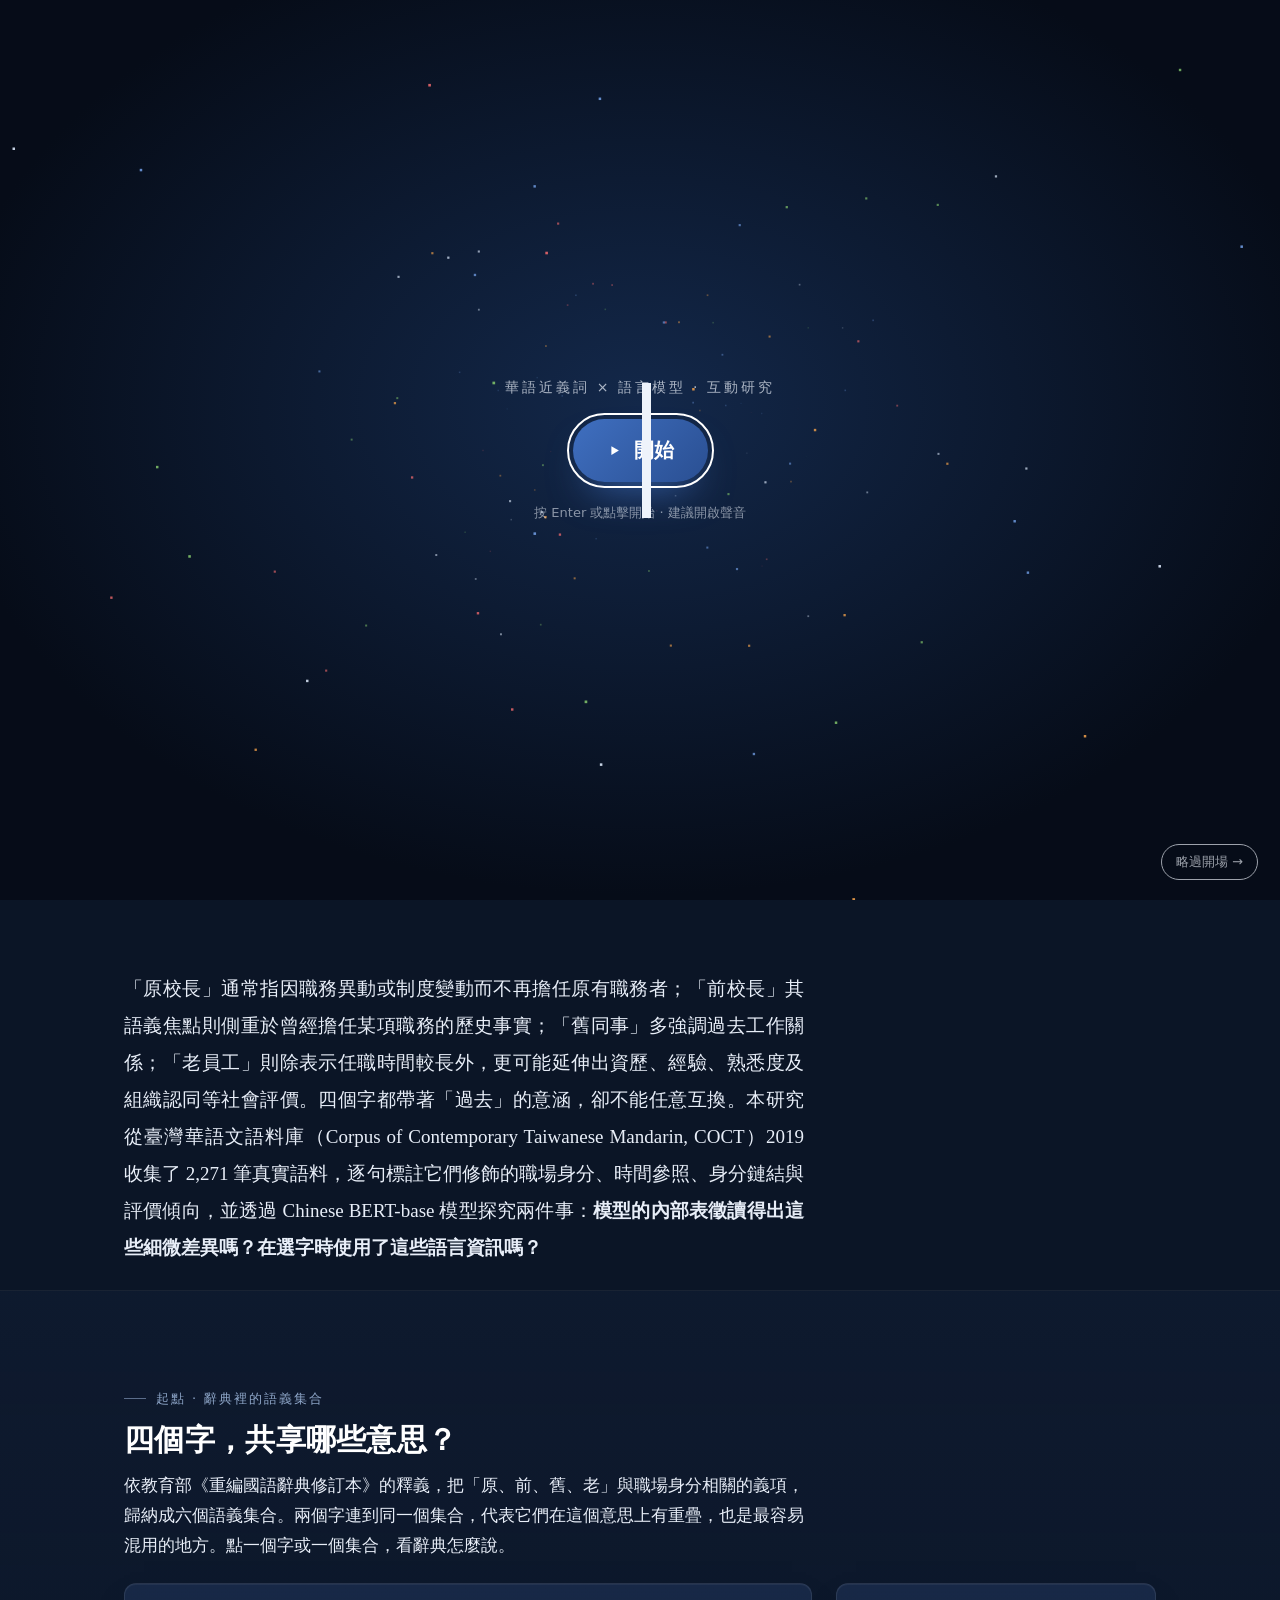
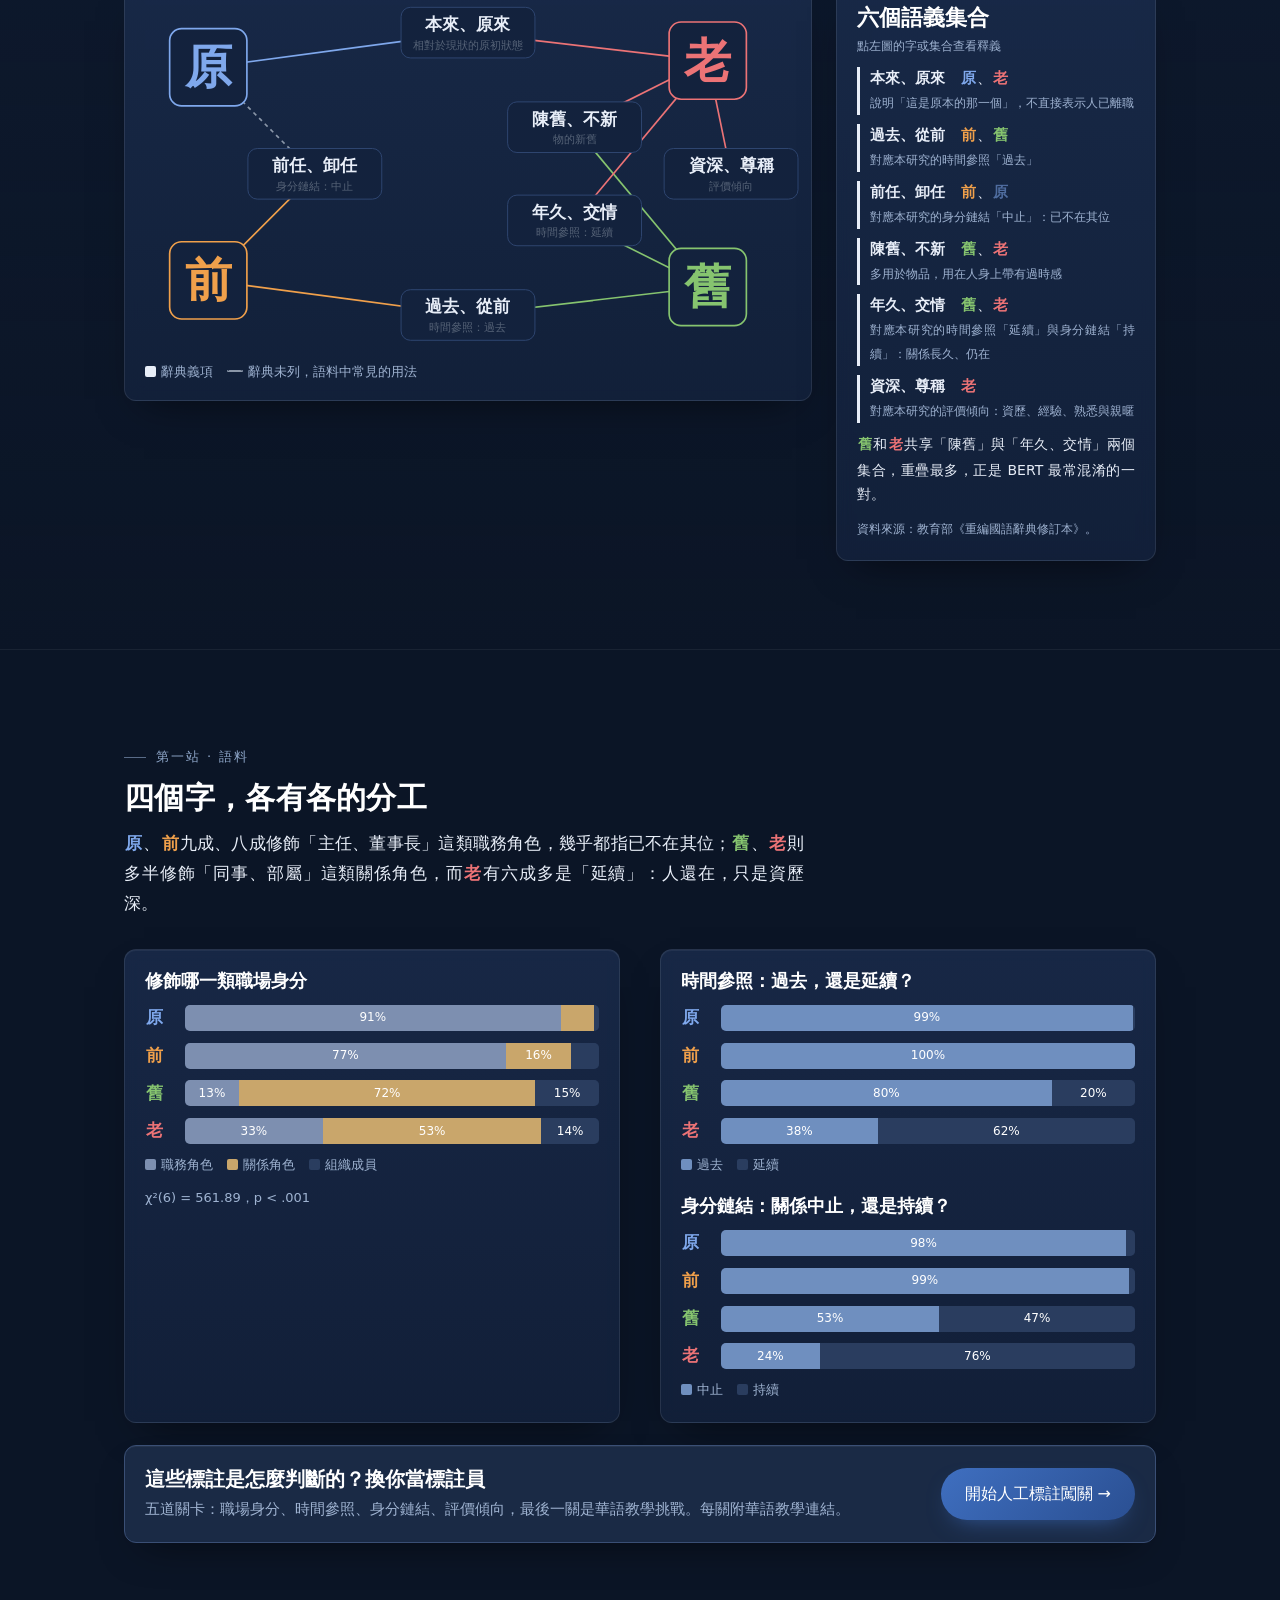
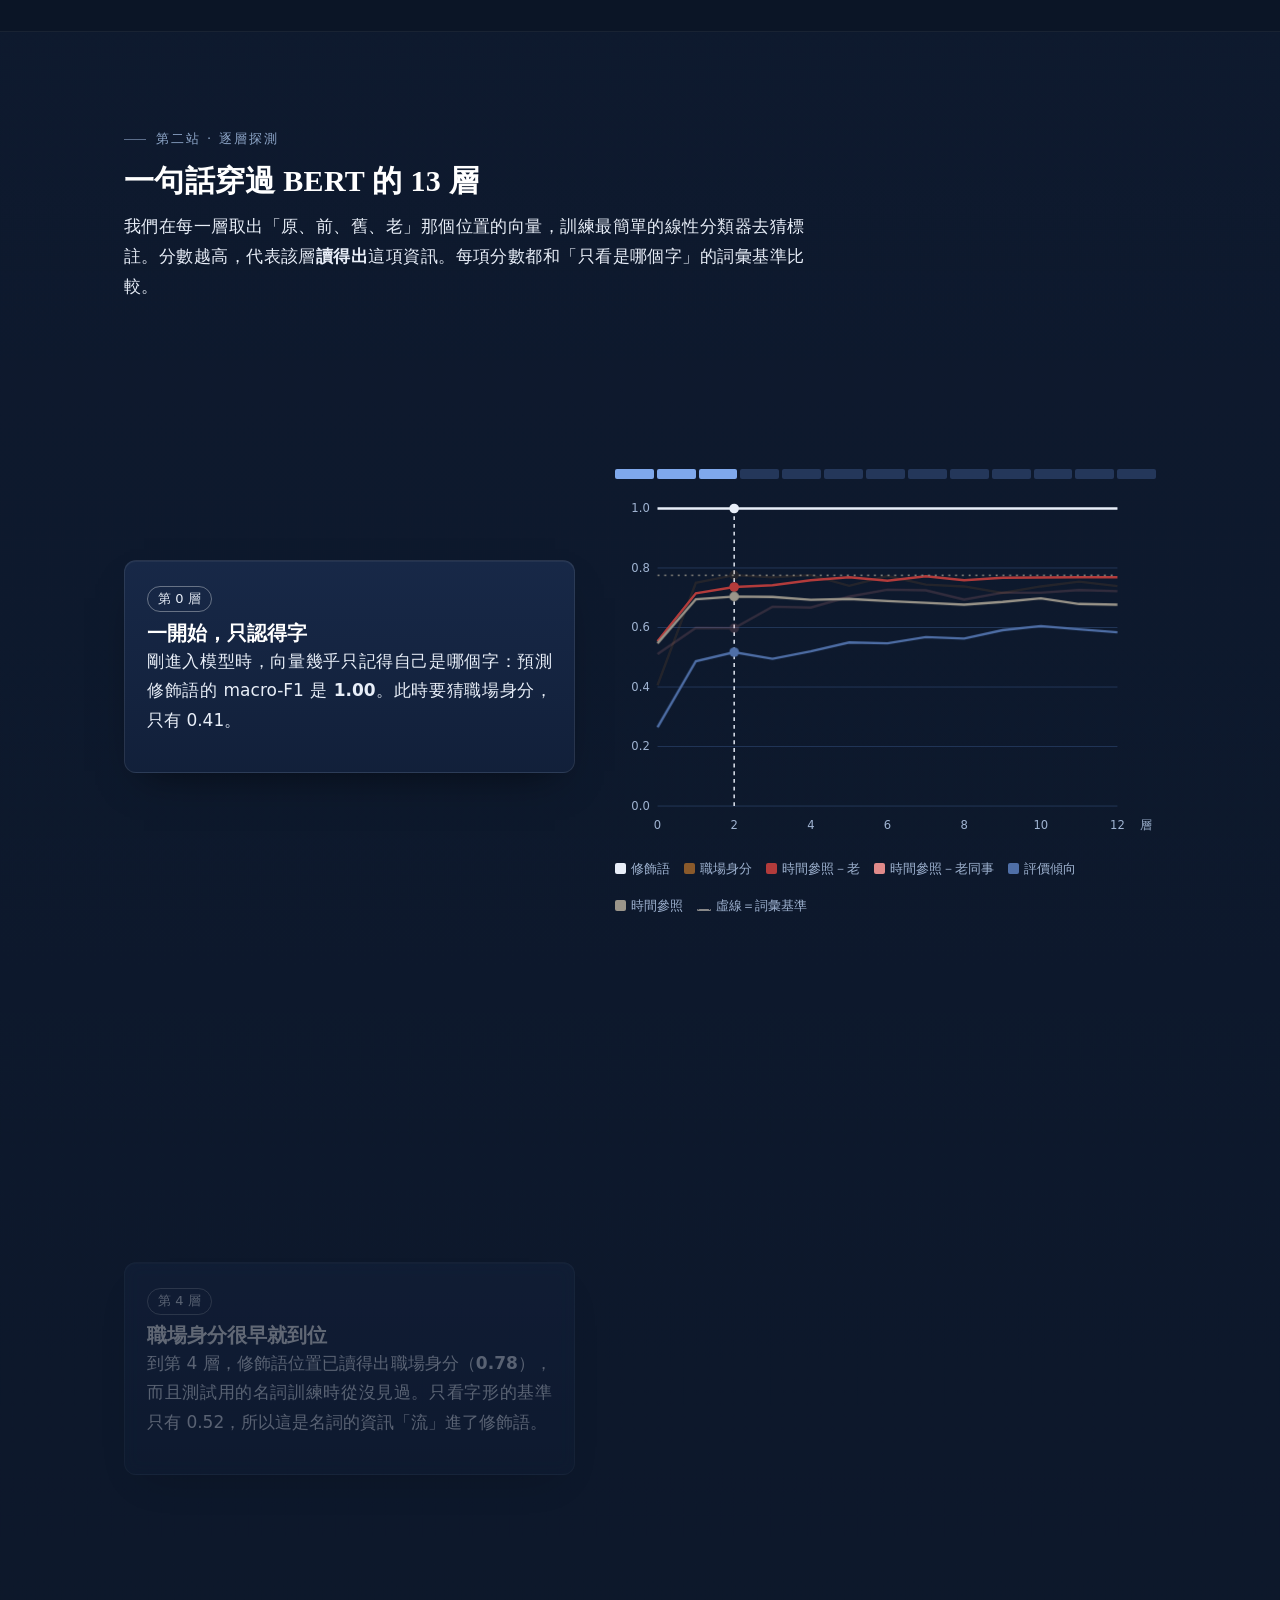
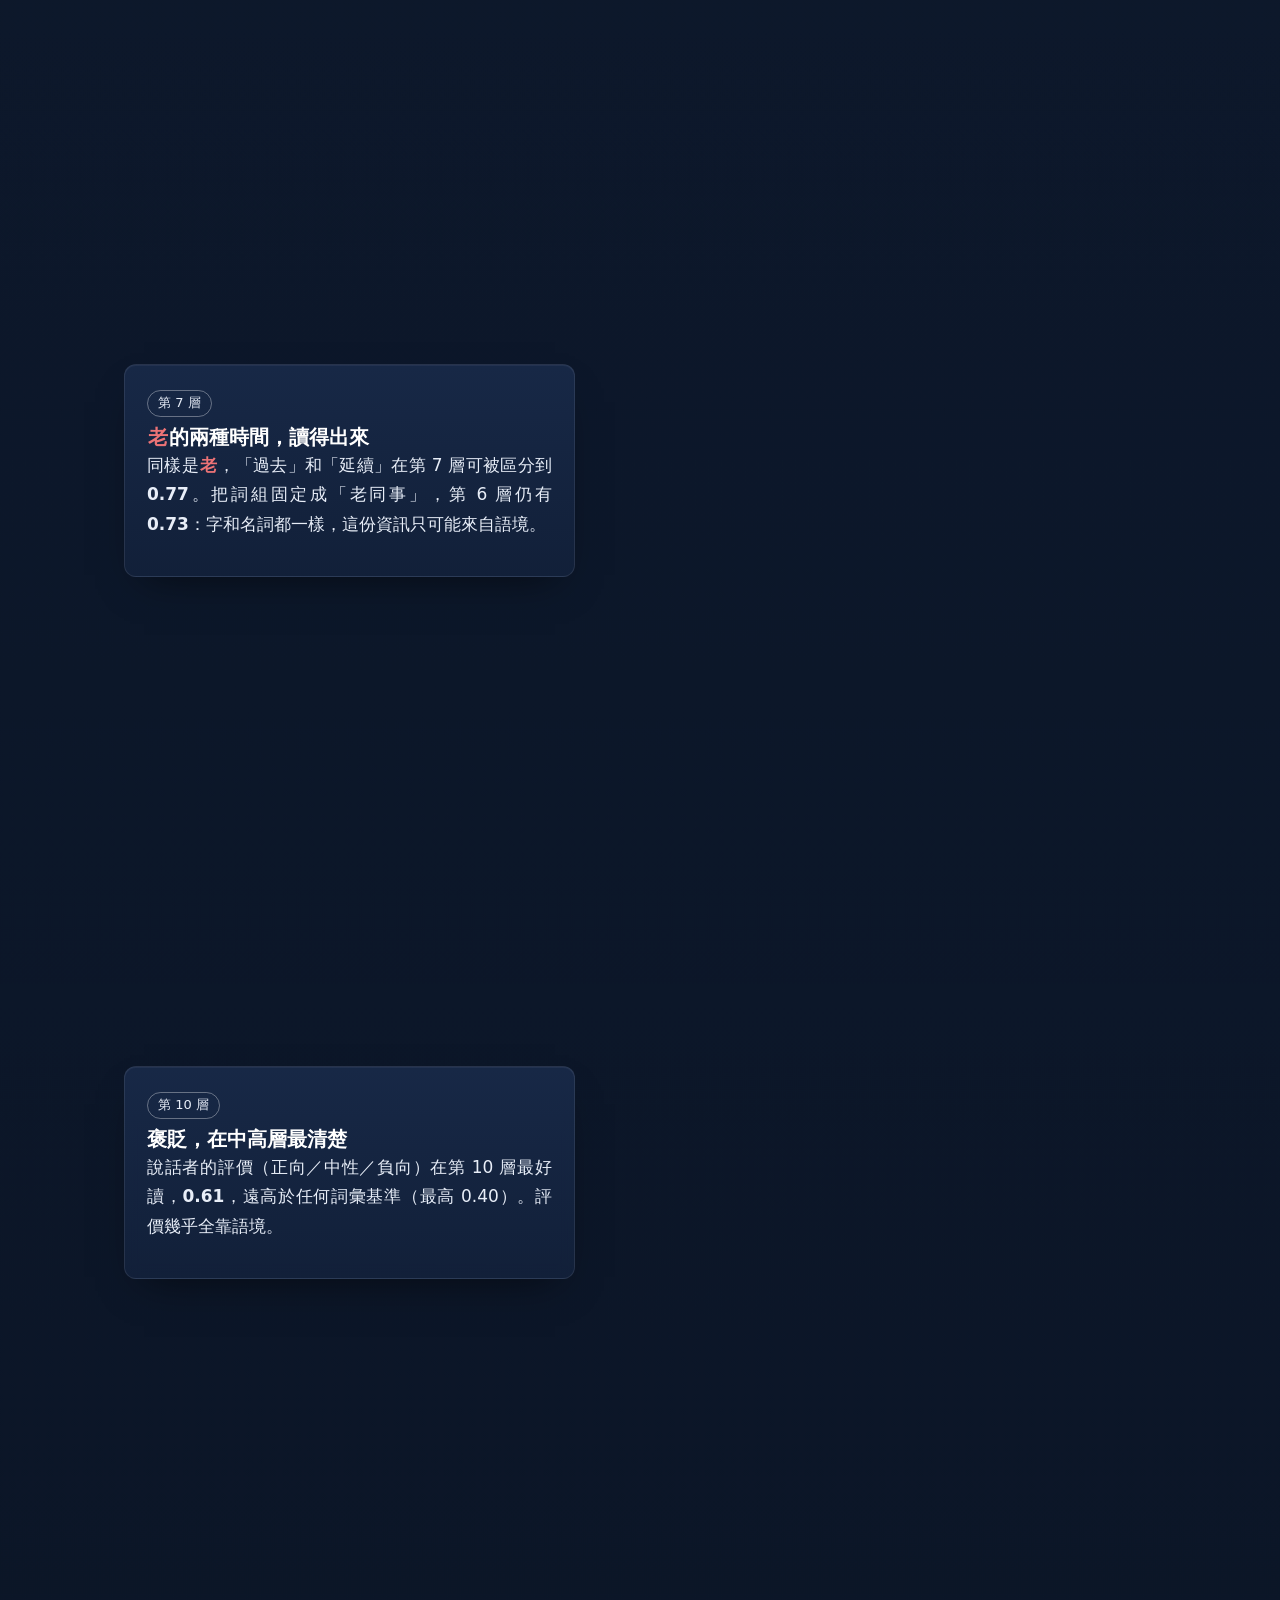
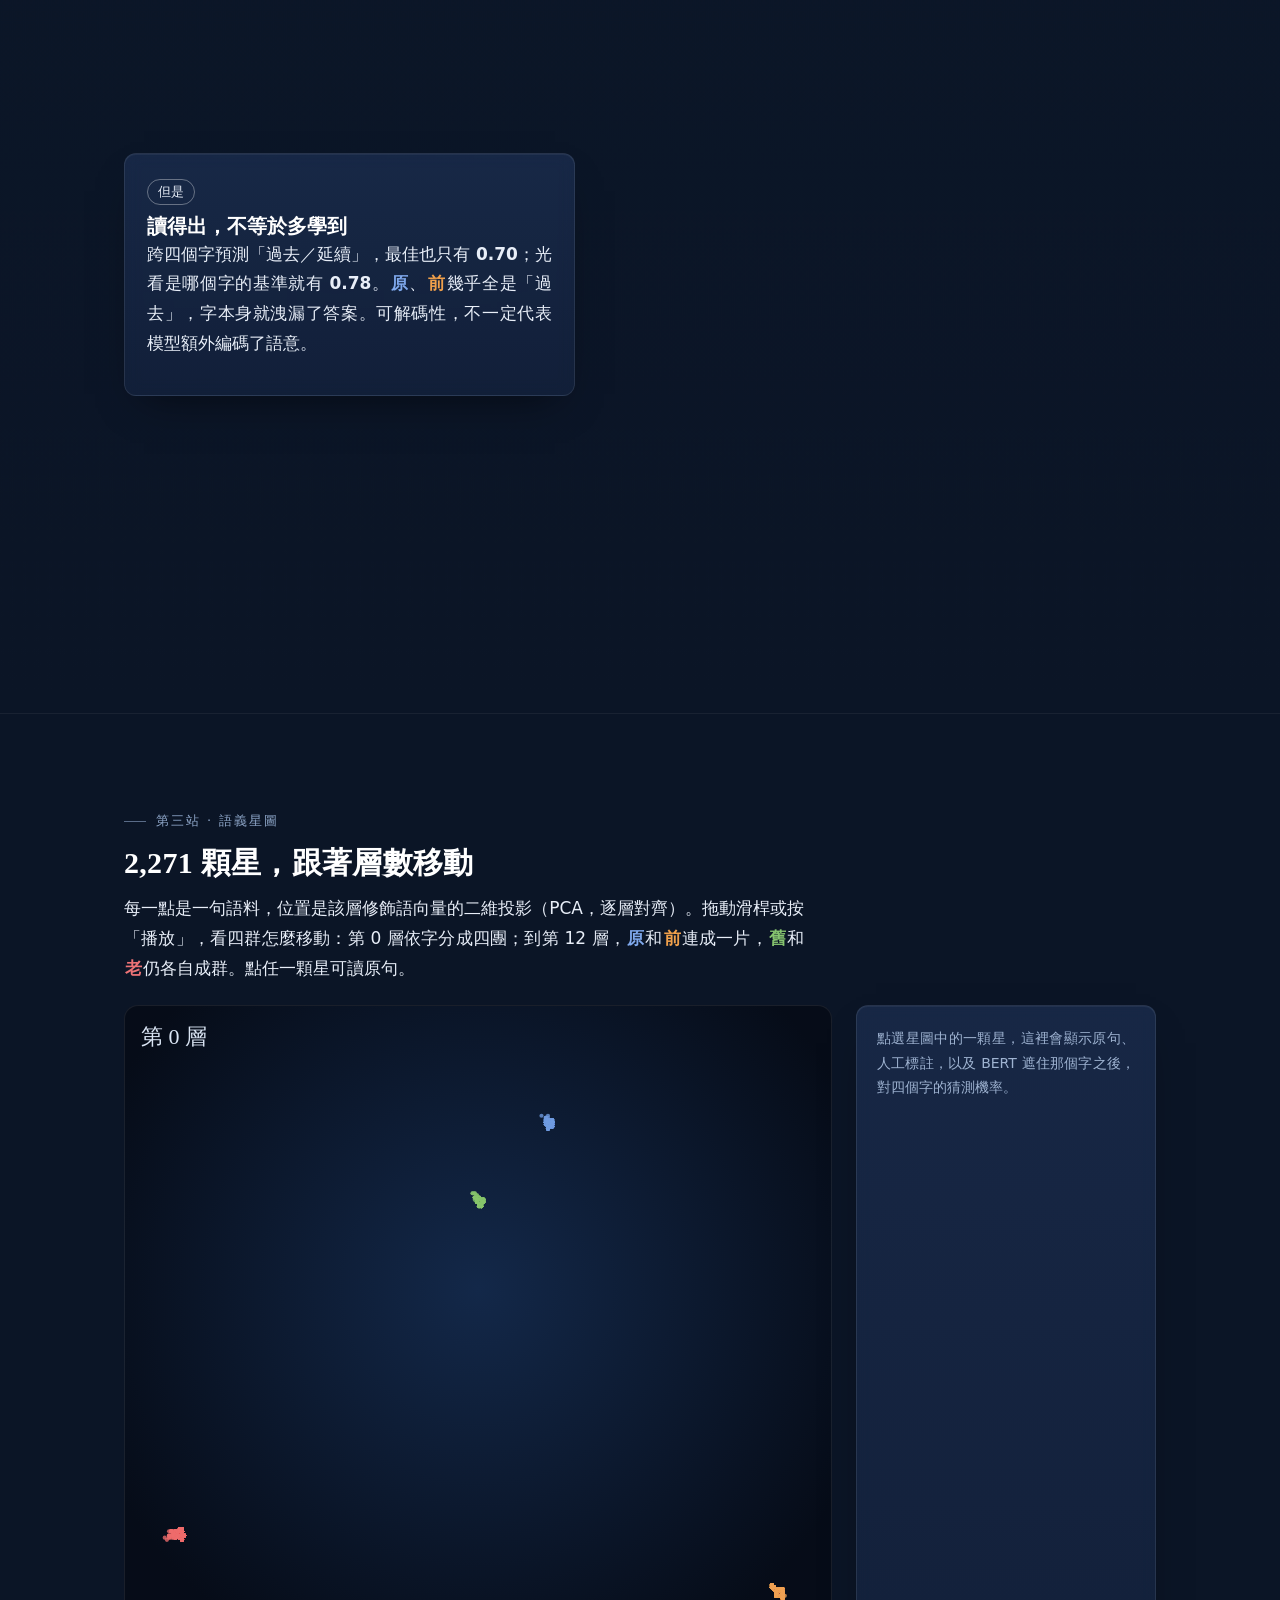
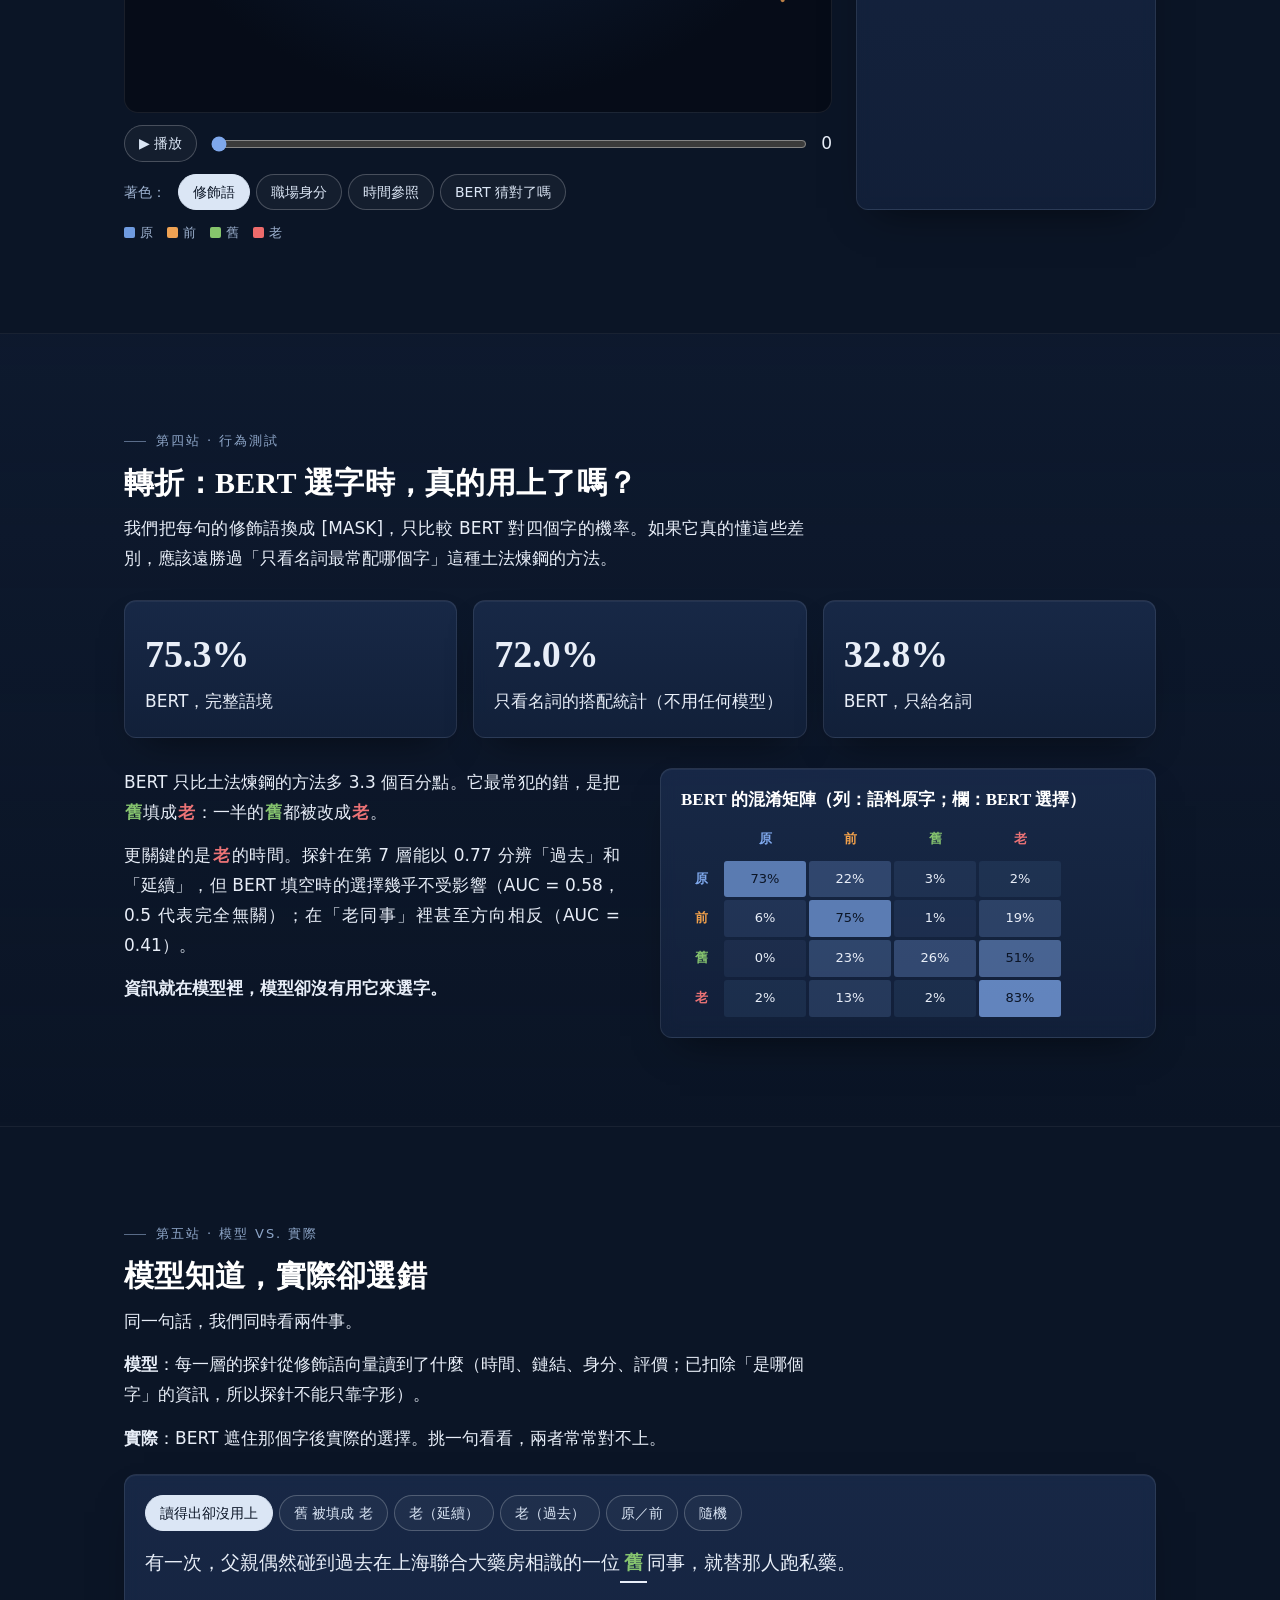
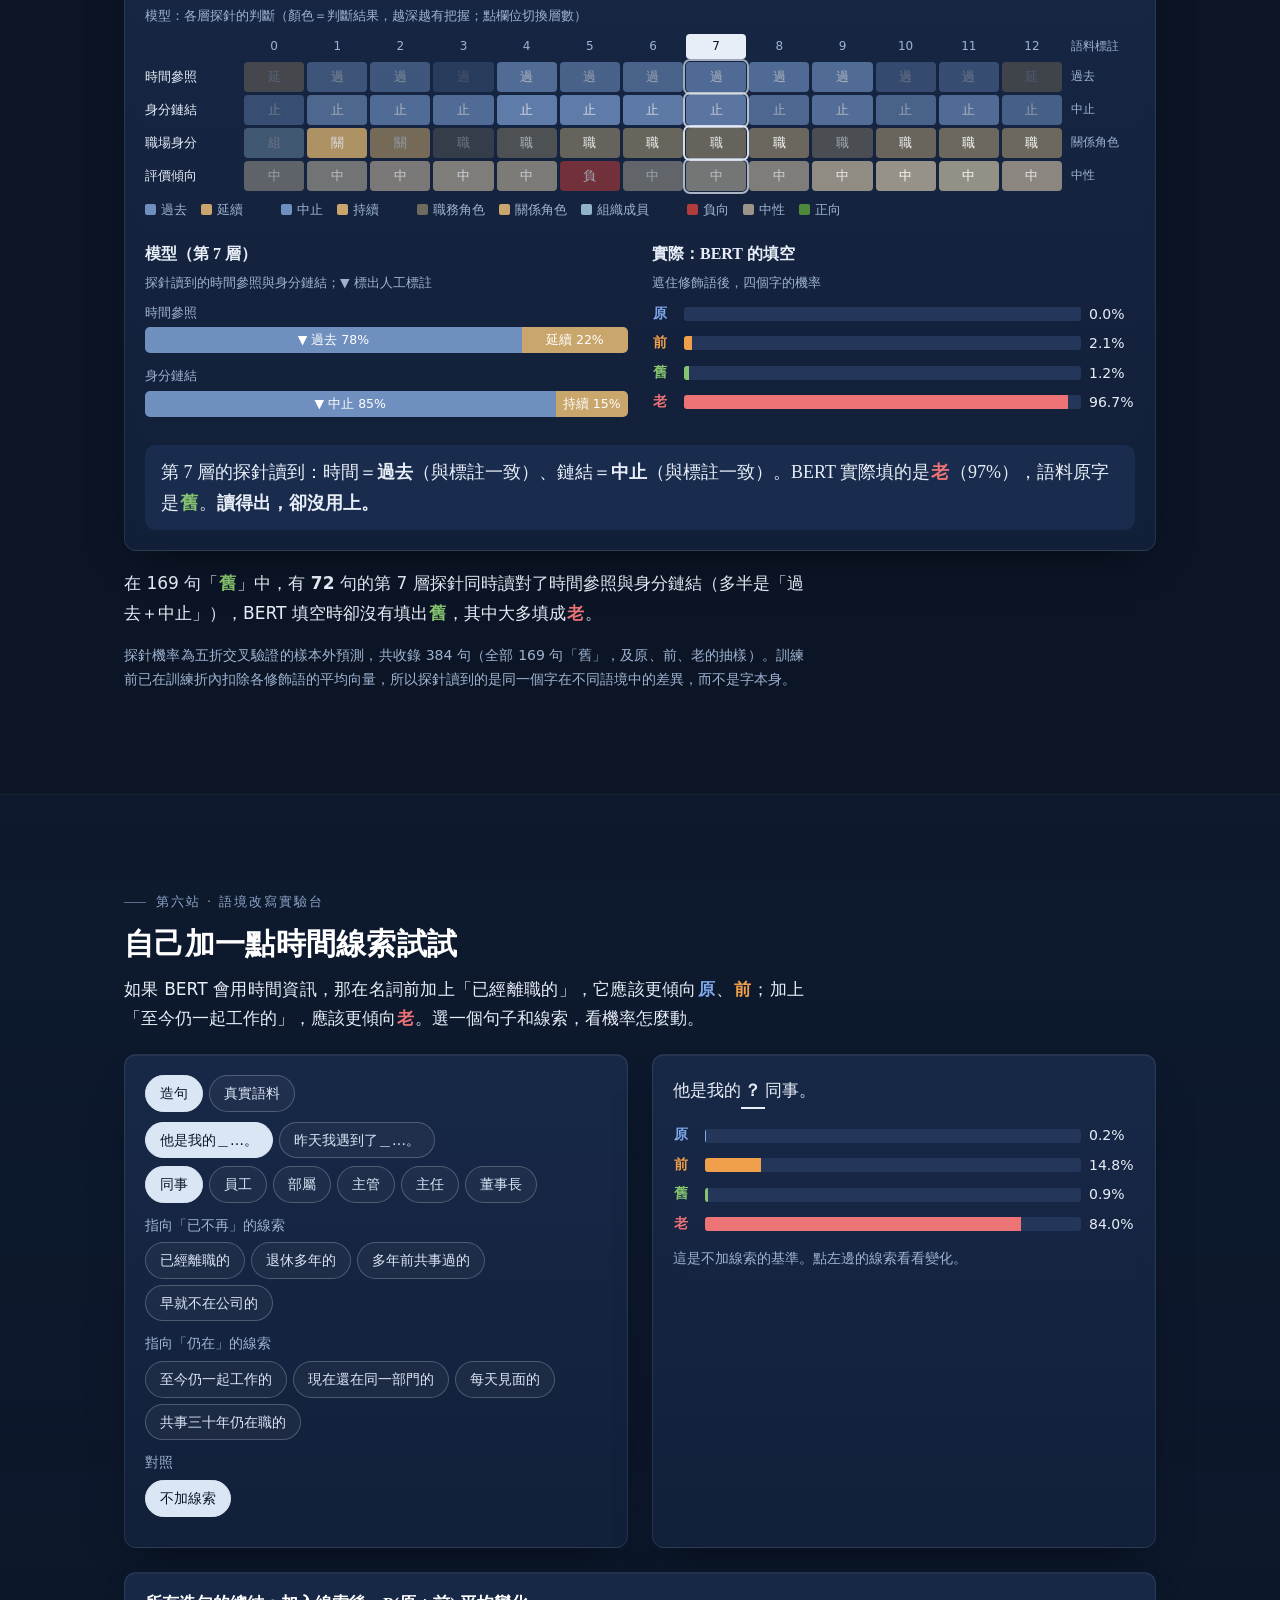
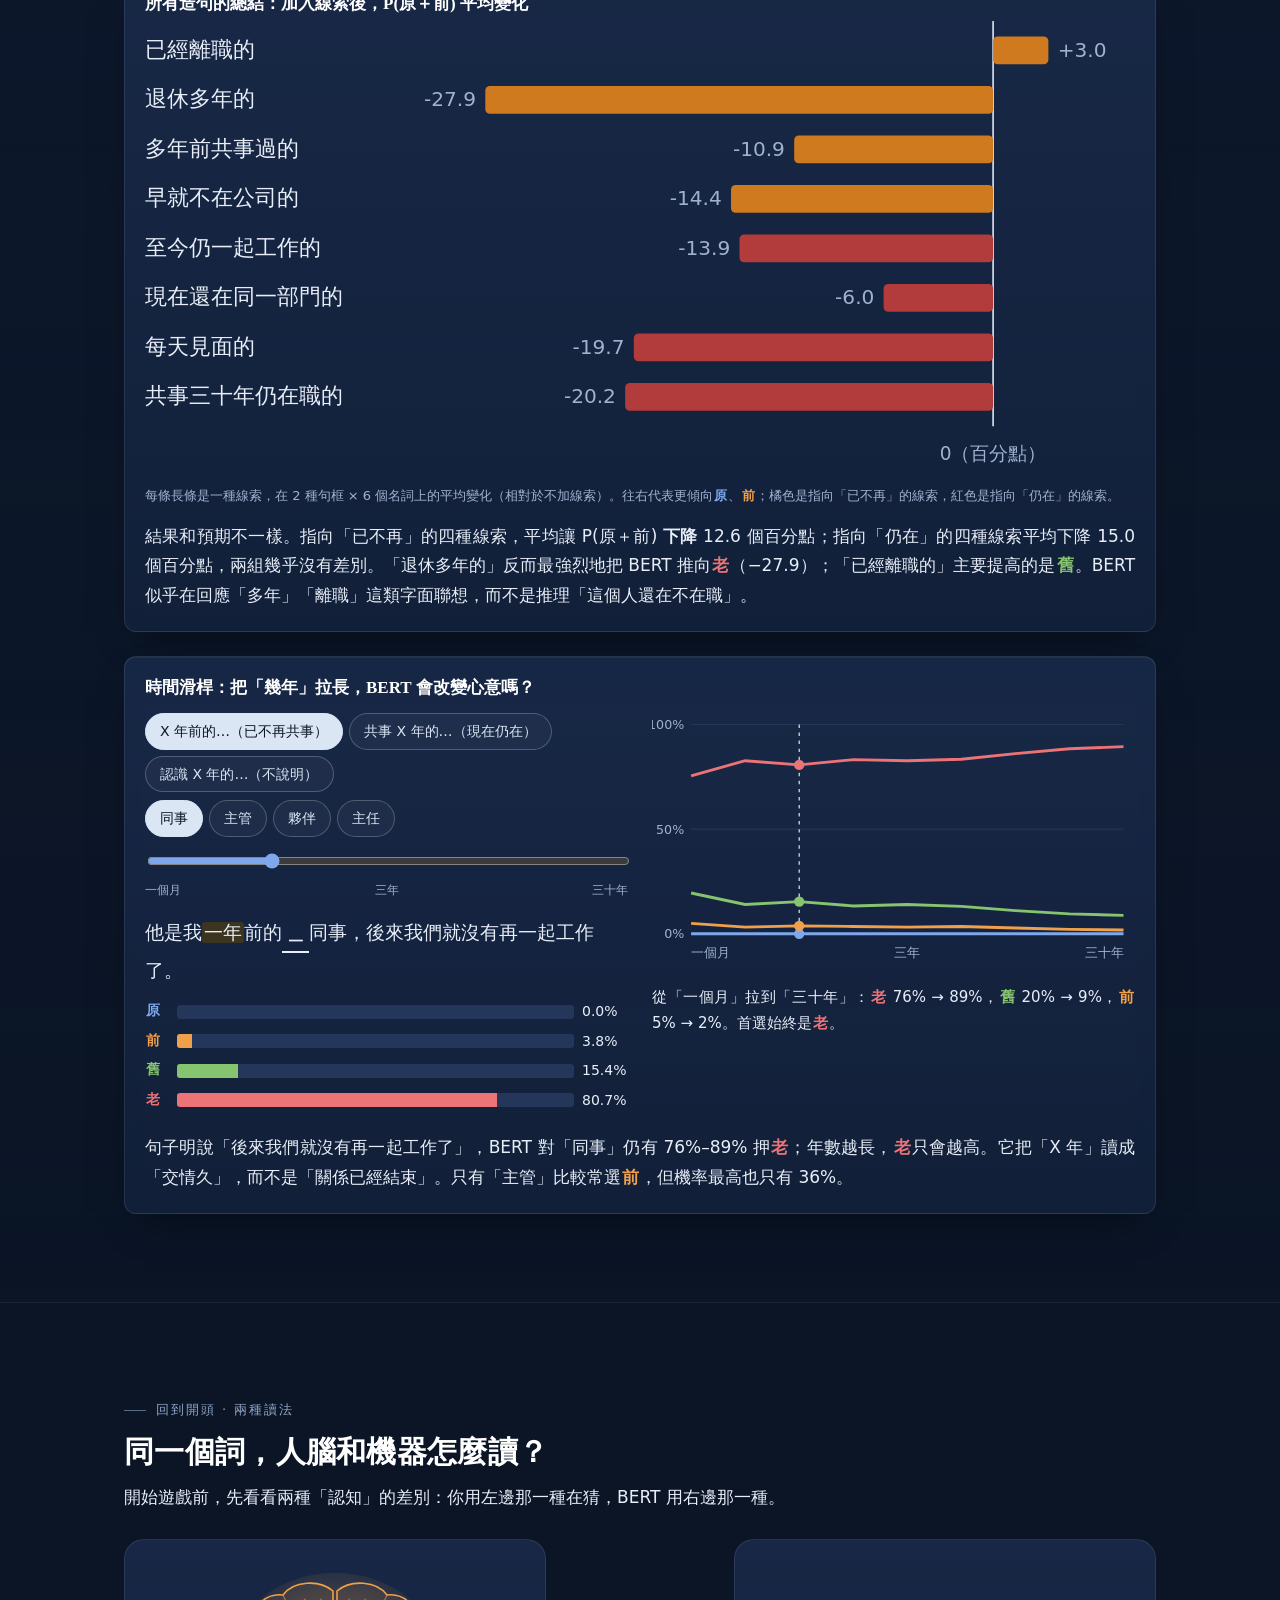
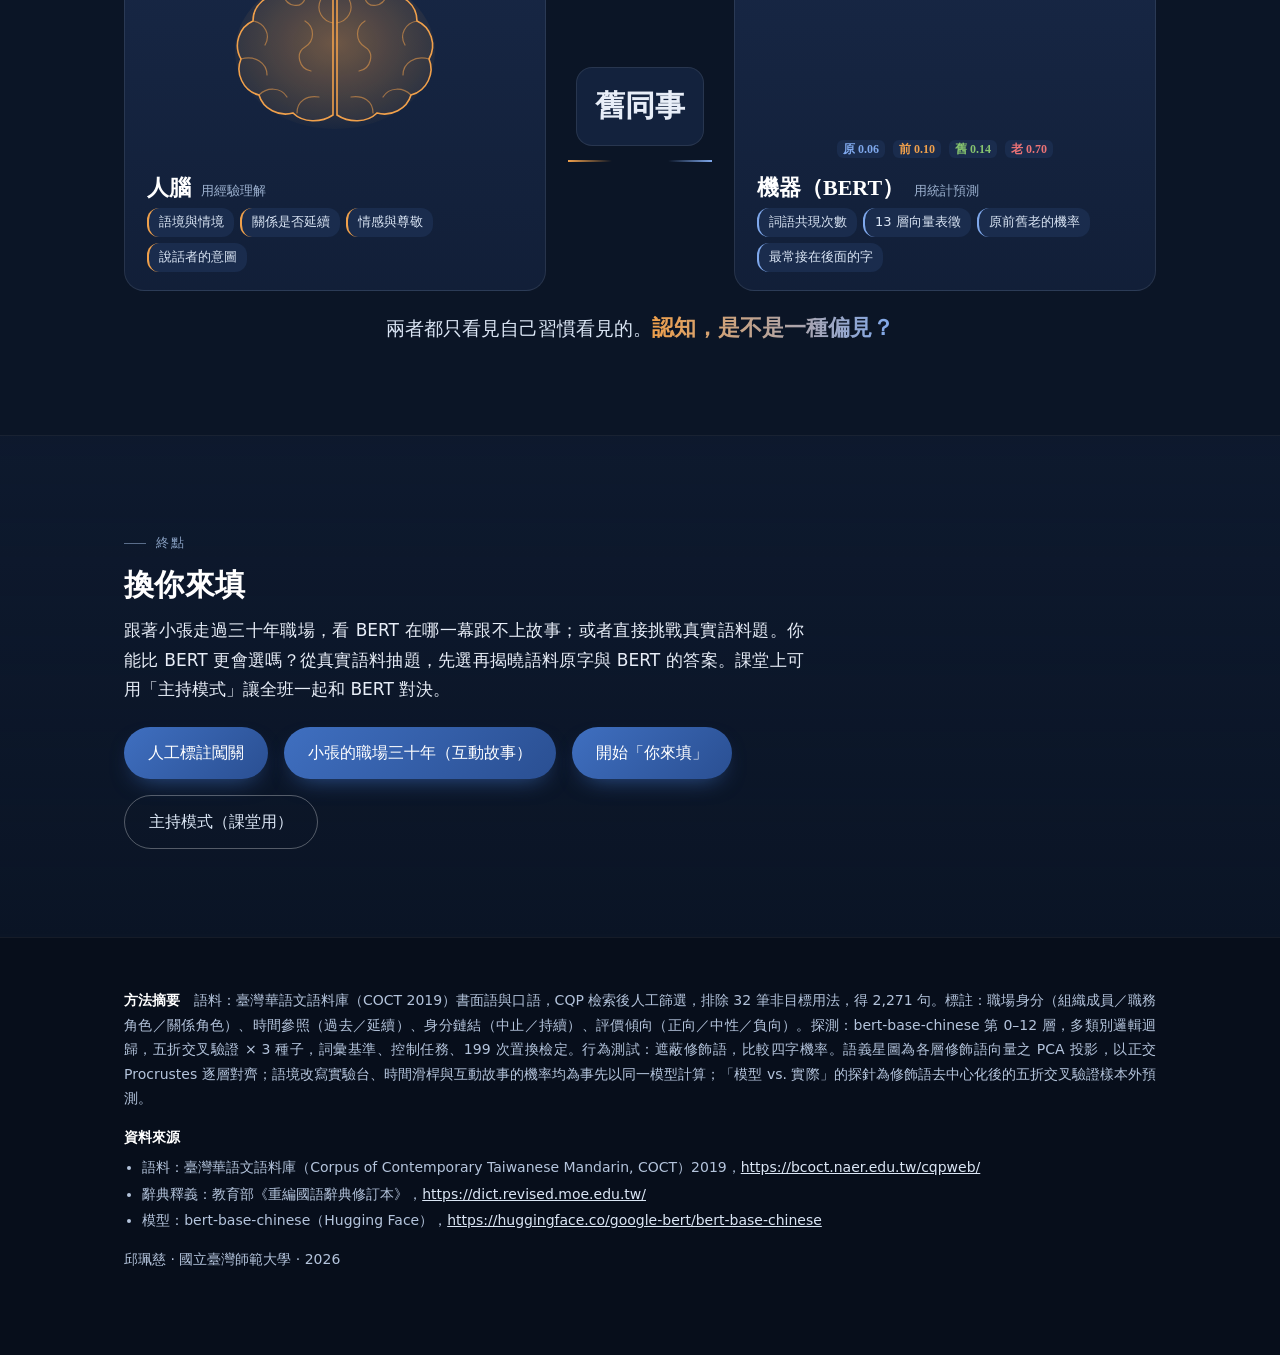
==== commit a6770252: "Add files via upload" ====
--- a/index.html
+++ b/index.html
@@ -1,15 +1,23 @@
 <!DOCTYPE html>
-<html lang="zh-Hant">
+<html lang="zh-Hant" data-page="index">
 <head>
+<script>(function(){var d=document.documentElement,t=null,l=null;try{t=localStorage.getItem('yq-theme');l=localStorage.getItem('yq-lang');}catch(e){}var u=new URLSearchParams(location.search).get('lang');if(u){l=u;try{localStorage.setItem('yq-lang',u)}catch(e){}}d.dataset.theme=t==='light'?'light':'dark';d.dataset.lang=l==='en'?'en':'zh';if(d.dataset.lang==='en')d.classList.add('i18n-pending');})();</script>
+<link rel="stylesheet" href="site.css">
+
 <meta charset="utf-8">
 <meta name="viewport" content="width=device-width, initial-scale=1">
 <title>以語料庫與語義向量探討華語語義差異——以「原、前、舊、老」為例</title>
 <style>
+/* ===== theme tokens (dark default / light) ===== */
+:root,html[data-theme=dark]{--bg:#0b1526;--card:#13223d;--ink:#e8eef8;--muted:#9fb3d1;--line:rgba(255,255,255,.1);--track:#24375a;--track2:#1a2c4d;--grid:#2f4670;--grid2:#3d5480;--bar1:#6f8fbf;--bar2:#2a3d5f;--bar3:#7d8fb0;--soft:#c9d6ea;--yuan:#7fa8ec;--qian:#f0a04b;--jiu:#86c46f;--lao:#ec7376;--tipbg:#1a2a45;--tipline:#3a4f75;--hl:#3b3520;--kick:#8ea6c8;--ink2:#dbe6f5;--link:#bcd0ee;--deep:#070e1b;
+ --glass1:rgba(26,44,77,.82);--glass2:rgba(19,34,61,.82);--glassb:rgba(255,255,255,.09);--glow1:rgba(29,53,96,.6);--shadow-c:rgba(0,0,0,.6);--btnbg:rgba(255,255,255,.04);--btnline:rgba(255,255,255,.22);--heroA:#1d3560;--heroB:#1a2b4d;--heroBg:#0b1526;--heroInk:#fff;--heroSub:#b4c4dc;--heroK:#9fb3d1;--heroGlass:rgba(255,255,255,.07);--heroGlassB:rgba(255,255,255,.14);--heroPanel:rgba(11,21,38,.55);color-scheme:dark}
+html[data-theme=light]{--bg:#e2ebf6;--card:#ffffff;--ink:#16233a;--muted:#566377;--line:#d4deea;--track:#e3eaf3;--track2:#eef3f9;--grid:#c3cfdf;--grid2:#9fb0c8;--bar1:#3d5a8a;--bar2:#b8c6da;--bar3:#8a8577;--soft:#3d3a33;--yuan:#2f5fa7;--qian:#d07a1f;--jiu:#4f8a3a;--lao:#b23b3b;--tipbg:#fff6df;--tipline:#f0dca8;--hl:#fff1c9;--kick:#566377;--ink2:#16233a;--link:#2f5fa7;--deep:#16233a;
+ --glass1:rgba(255,255,255,.92);--glass2:rgba(255,255,255,.86);--glassb:#d4deea;--glow1:rgba(160,195,240,.55);--shadow-c:rgba(22,35,58,.25);--btnbg:#fff;--btnline:#9fb0c8;--heroA:#c6dbf5;--heroB:#d7e6f8;--heroBg:#e8f0fa;--heroInk:#16233a;--heroSub:#3d4d66;--heroK:#566377;--heroGlass:rgba(255,255,255,.65);--heroGlassB:#c9d7ea;--heroPanel:rgba(255,255,255,.72);color-scheme:light}
+
 p{text-align:justify}
 :root{
   color-scheme:dark;
-  --ink:#e8eef8; --muted:#9fb3d1; --line:rgba(255,255,255,.1); --bg:#0b1526; --card:#13223d;
-  --yuan:#7fa8ec; --qian:#f0a04b; --jiu:#86c46f; --lao:#ec7376; --accent:#e8eef8;
+  --line:rgba(255,255,255,.1); --accent:var(--ink);
   --serif:"Noto Serif TC","Songti TC","PMingLiU",serif;
   --sans:"Noto Sans TC","PingFang TC","Microsoft JhengHei",system-ui,sans-serif;
 }
@@ -42,7 +50,7 @@
 /* bars */
 .split{display:grid;grid-template-columns:1fr 1fr;gap:40px;margin-top:30px}
 .barrow{display:grid;grid-template-columns:30px 1fr;gap:10px;align-items:center;margin:8px 0}
-.bar{display:flex;height:26px;border-radius:5px;overflow:hidden;background:#24375a}
+.bar{display:flex;height:26px;border-radius:5px;overflow:hidden;background:var(--track)}
 .bar div{height:100%;display:flex;align-items:center;justify-content:center;font-size:12px;color:#fff;white-space:nowrap;overflow:hidden}
 .legend{display:flex;gap:14px;flex-wrap:wrap;font-size:13px;color:var(--muted);margin-top:8px}
 .legend i{display:inline-block;width:11px;height:11px;border-radius:2px;margin-right:5px;vertical-align:-1px}
@@ -56,26 +64,26 @@
 .sticky{position:sticky;top:8vh;height:84vh;display:flex;flex-direction:column;justify-content:center}
 #curve svg{width:100%;height:auto;overflow:visible}
 .tower{display:flex;gap:3px;margin:0 0 14px}
-.tower div{flex:1;height:10px;border-radius:2px;background:#24375a;transition:background .3s}
+.tower div{flex:1;height:10px;border-radius:2px;background:var(--track);transition:background .3s}
 .tower div.on{background:var(--ink)}
 /* star map */
 .mapgrid{display:grid;grid-template-columns:minmax(0,1fr) 300px;gap:24px;margin-top:22px}
 #starwrap{position:relative;background:radial-gradient(circle at 50% 40%,#132849,#060c18 75%);border:1px solid rgba(255,255,255,.08);border-radius:14px;overflow:hidden;aspect-ratio:1/1}
 #star{width:100%;height:100%;display:block;cursor:crosshair}
-#layerlabel{position:absolute;left:16px;top:12px;color:#dbe6f5;font-family:var(--serif);font-size:22px}
+#layerlabel{position:absolute;left:16px;top:12px;color:var(--ink2);font-family:var(--serif);font-size:22px}
 #hoverbox{position:absolute;pointer-events:none;background:rgba(19,34,61,.96);border:1px solid rgba(255,255,255,.14);color:var(--ink);border-radius:8px;padding:8px 10px;font-size:13px;max-width:280px;display:none;box-shadow:0 6px 20px rgba(0,0,0,.3)}
 .controls{display:flex;gap:12px;align-items:center;flex-wrap:wrap;margin-top:12px}
 .controls input[type=range]{flex:1;min-width:160px;accent-color:var(--ink)}
 button,.btn{font:inherit;font-size:14px;border:1px solid var(--ink);background:var(--card);color:var(--ink);border-radius:20px;padding:5px 14px;cursor:pointer}
-button.on{background:var(--ink);color:#0b1526}
+button.on{background:var(--ink);color:var(--bg)}
 .seg{display:flex;flex-wrap:wrap;gap:6px}
 .sent{font-family:var(--serif);font-size:17px;line-height:1.9}
 .sent .blank{display:inline-block;min-width:1.4em;border-bottom:2px solid var(--ink);text-align:center;font-weight:700}
-.sent .cue{background:#3b3520;padding:0 2px;border-radius:3px}
+.sent .cue{background:var(--hl);padding:0 2px;border-radius:3px}
 .tags{display:flex;gap:6px;flex-wrap:wrap;margin:8px 0}
 .tags span{font-size:12px;border:1px solid var(--line);border-radius:10px;padding:0 8px;color:var(--muted)}
 .pbar{display:grid;grid-template-columns:24px 1fr 46px;gap:8px;align-items:center;margin:5px 0;font-size:14px}
-.pbar .t{height:14px;background:#24375a;border-radius:3px;overflow:hidden}
+.pbar .t{height:14px;background:var(--track);border-radius:3px;overflow:hidden}
 .pbar .t div{height:100%;transition:width .45s cubic-bezier(.3,.7,.3,1)}
 /* twist */
 .big3{display:grid;grid-template-columns:repeat(3,1fr);gap:16px;margin:26px 0}
@@ -89,7 +97,7 @@
 .delta{font-size:14px;color:var(--muted);margin-top:10px}
 #cueChart svg{width:100%;height:auto}
 .cta{display:flex;gap:16px;flex-wrap:wrap;margin-top:22px}
-.cta a{display:inline-block;text-decoration:none;background:var(--ink);color:#0b1526;border-radius:28px;padding:12px 24px;font-size:16px}
+.cta a{display:inline-block;text-decoration:none;background:var(--ink);color:var(--bg);border-radius:28px;padding:12px 24px;font-size:16px}
 .cta a.ghost{background:transparent;color:var(--ink);border:1px solid var(--ink)}
 /* mind */
 .mindgrid{display:grid;grid-template-columns:minmax(0,1fr);gap:20px;margin-top:20px}
@@ -97,14 +105,14 @@
 .hm .rl{font-size:13px;color:var(--ink);white-space:nowrap}
 .hm .gl{font-size:12px;color:var(--muted);padding-left:6px;white-space:nowrap}
 .hm .hd{text-align:center;color:var(--muted);cursor:pointer;border-radius:4px;padding:2px 0}
-.hm .hd.sel{background:var(--ink);color:#0b1526}
+.hm .hd.sel{background:var(--ink);color:var(--bg)}
 .hm .cell{height:30px;border-radius:4px;display:grid;place-items:center;color:#fff;font-family:var(--serif);font-size:13px;opacity:0;transform:scale(.6);transition:opacity .35s,transform .35s;cursor:pointer}
 .hm .cell.on{transform:scale(1)}
 .hm .cell.sel{outline:2px solid var(--ink);outline-offset:1px}
 .mm{display:grid;grid-template-columns:1fr 1fr;gap:24px;margin-top:18px}
 .mm h4{font-family:var(--serif);font-size:16px;margin:0 0 6px}
 .mm .sub{font-size:12.5px;color:var(--muted);margin:-2px 0 8px}
-.mverdict{font-family:var(--serif);font-size:18px;line-height:1.7;margin-top:16px;padding:12px 16px;border-radius:10px;background:#1a2c4d}
+.mverdict{font-family:var(--serif);font-size:18px;line-height:1.7;margin-top:16px;padding:12px 16px;border-radius:10px;background:var(--track2)}
 .slgrid{display:grid;grid-template-columns:minmax(0,1fr) minmax(0,1fr);gap:24px;margin-top:14px}
 .yrs{display:flex;justify-content:space-between;font-size:12px;color:var(--muted);margin-top:2px}
 #slChart svg{width:100%;height:auto}
@@ -133,11 +141,11 @@
   .steps .step{min-height:60vh}
 }
 /* ===== premium layer (2026 upgrade) ===== */
-:root{--navy:#0b1526;--navy2:#13223d;--glass:rgba(255,255,255,.07);--glassb:rgba(255,255,255,.14);--ease:cubic-bezier(.22,.8,.24,1);--shadow:0 1px 2px rgba(22,35,58,.06),0 8px 28px -12px rgba(22,35,58,.22)}
+:root{--navy:var(--bg);--navy2:var(--card);--glass:rgba(255,255,255,.07);--glassb:rgba(255,255,255,.14);--ease:cubic-bezier(.22,.8,.24,1);--shadow:0 1px 2px rgba(22,35,58,.06),0 8px 28px -12px rgba(22,35,58,.22)}
 body{-webkit-font-smoothing:antialiased;text-rendering:optimizeLegibility}
 ::selection{background:#16233a;color:#fff}
 /* progress + nav */
-#fxProg{position:fixed;top:0;left:0;height:3px;width:0;z-index:60;background:linear-gradient(90deg,#6f9be0,#f0a04b,#7fc06a,#e8676b);transition:width .12s linear}
+#fxProg{position:fixed;top:0;left:0;height:3px;width:0;z-index:60;background:linear-gradient(90deg,#6f9be0,var(--qian),#7fc06a,#e8676b);transition:width .12s linear}
 #fxNav{position:fixed;right:22px;top:50%;transform:translateY(-50%);z-index:55;display:flex;flex-direction:column;gap:12px;opacity:0;pointer-events:none;transition:opacity .4s}
 #fxNav.show{opacity:1;pointer-events:auto}
 #fxNav a{position:relative;display:block;width:10px;height:10px;border-radius:50%;background:rgba(22,35,58,.22);transition:transform .25s var(--ease),background .25s}
@@ -155,7 +163,7 @@
 @keyframes glow{to{transform:translate(-40px,30px) scale(1.12)}}
 .hero-inner{position:relative;z-index:2;width:100%;max-width:1280px;display:grid;grid-template-columns:minmax(0,1.35fr) minmax(0,.65fr);gap:30px;align-items:end;padding-top:80px;padding-bottom:90px;pointer-events:none}
 .hero-copy,.towerinfo{pointer-events:auto}
-.hero3d .kicker{color:#9fb3d1}
+.hero3d .kicker{color:var(--muted)}
 .hero3d h1{font-size:clamp(26px,3.3vw,46px);letter-spacing:.02em;line-height:1.32;color:#fff;text-shadow:0 2px 30px rgba(0,0,0,.35)}
 .h1sub{font-weight:600;color:#c9d7ec;font-size:.82em;white-space:nowrap}
 .hero3d .sub{color:#b4c4dc;font-size:clamp(17px,2vw,22px);margin:16px 0 26px;font-family:var(--serif)}
@@ -169,14 +177,14 @@
 .hero3d .stat span{color:#a9bbd6;font-size:13px}
 .hero3d .byline{color:#8ea3c3;margin-top:26px}
 .towerinfo{justify-self:end;background:rgba(11,21,38,.55);border:1px solid var(--glassb);backdrop-filter:blur(12px);-webkit-backdrop-filter:blur(12px);border-radius:16px;padding:16px 18px;max-width:330px}
-.ti-layer{font-family:var(--serif);font-size:15px;color:#9fb3d1}.ti-layer b{font-size:34px;color:#fff;font-variant-numeric:tabular-nums;margin:0 4px}
+.ti-layer{font-family:var(--serif);font-size:15px;color:var(--muted)}.ti-layer b{font-size:34px;color:#fff;font-variant-numeric:tabular-nums;margin:0 4px}
 .ti-cap{font-family:var(--serif);font-size:17px;color:#fff;min-height:2.8em;margin:4px 0 10px;transition:opacity .3s}
 .ti-legend{display:flex;flex-wrap:wrap;gap:6px 12px;font-size:12.5px;color:#c3d0e4}
 .ti-legend i{display:inline-block;width:9px;height:9px;border-radius:50%;margin-right:5px}
 .ti-trace i{width:18px!important;height:2px!important;border-radius:1px!important;background:#fff;box-shadow:0 0 6px #fff;vertical-align:3px}
 .ti-hint{font-size:12px;color:#7f93b3;margin-top:8px}
-.hero3d .scrollcue{position:absolute;left:50%;bottom:22px;transform:translateX(-50%);z-index:3;color:#9fb3d1;text-decoration:none;font-size:12px;letter-spacing:.2em;display:flex;flex-direction:column;align-items:center;gap:8px;margin:0}
-.hero3d .scrollcue i{width:1px;height:38px;background:linear-gradient(#9fb3d1,transparent);animation:cue 1.8s ease-in-out infinite}
+.hero3d .scrollcue{position:absolute;left:50%;bottom:22px;transform:translateX(-50%);z-index:3;color:var(--muted);text-decoration:none;font-size:12px;letter-spacing:.2em;display:flex;flex-direction:column;align-items:center;gap:8px;margin:0}
+.hero3d .scrollcue i{width:1px;height:38px;background:linear-gradient(var(--muted),transparent);animation:cue 1.8s ease-in-out infinite}
 @keyframes cue{0%{transform:scaleY(0);transform-origin:top}50%{transform:scaleY(1);transform-origin:top}51%{transform-origin:bottom}100%{transform:scaleY(0);transform-origin:bottom}}
 .intro-p{padding:70px 0 10px;background:var(--bg)}
 .intro-p p{font-family:var(--serif);font-size:19px;line-height:1.95}
@@ -201,7 +209,7 @@
 .cta a{transition:transform .25s var(--ease),box-shadow .25s,background .25s}
 .cta a:hover{transform:translateY(-2px);box-shadow:0 12px 24px -12px rgba(22,35,58,.55)}
 footer{background:var(--navy);color:#b4c4dc;border-top:none}
-footer a{color:#dbe6f5}
+footer a{color:var(--ink2)}
 footer b{color:#fff}
 @media (max-width:860px){
   .hero-inner{grid-template-columns:1fr;align-items:start;padding-top:60px}
@@ -226,27 +234,27 @@
 section:not(.hero3d){position:relative}
 section:nth-of-type(even):not(.hero3d){background:linear-gradient(180deg,rgba(19,34,61,.35),rgba(19,34,61,0))}
 .intro-p{background:transparent}
-.kicker{color:#8ea6c8}
+.kicker{color:var(--kick)}
 h2,h3{color:#fff}
 .card,.steps .step>div{background:linear-gradient(180deg,rgba(26,44,77,.82),rgba(19,34,61,.82));border:1px solid rgba(255,255,255,.09);backdrop-filter:blur(8px);-webkit-backdrop-filter:blur(8px);box-shadow:0 1px 0 rgba(255,255,255,.05) inset,0 18px 40px -20px rgba(0,0,0,.6)}
 .card.fx-hover:hover{box-shadow:0 1px 0 rgba(255,255,255,.06) inset,0 24px 50px -20px rgba(0,0,0,.75);border-color:rgba(127,168,236,.35)}
 .card.fx-spot::before{background:radial-gradient(380px circle at var(--mx,50%) var(--my,50%),rgba(127,168,236,.14),transparent 60%)}
-button,.btn{background:rgba(255,255,255,.04);border-color:rgba(255,255,255,.22);color:#dbe6f5}
+button,.btn{background:rgba(255,255,255,.04);border-color:rgba(255,255,255,.22);color:var(--ink2)}
 button:hover,.btn:hover{background:rgba(255,255,255,.09);box-shadow:0 8px 18px -10px rgba(0,0,0,.8)}
-button.on{background:#dbe6f5;color:#0b1526;border-color:#dbe6f5}
+button.on{background:var(--ink2);color:var(--bg);border-color:var(--ink2)}
 .cta a{background:linear-gradient(135deg,#3f6fc0,#2a4f92);color:#fff!important;box-shadow:0 10px 24px -12px rgba(63,111,192,.8)}
-.cta a.ghost{background:transparent;color:#dbe6f5!important;border:1px solid rgba(255,255,255,.3);box-shadow:none}
+.cta a.ghost{background:transparent;color:var(--ink2)!important;border:1px solid rgba(255,255,255,.3);box-shadow:none}
 .bar,.dbar{background:#1d2f50}
 .layerbadge{border-color:rgba(255,255,255,.35)}
-.tower div{background:#24375a}.tower div.on{background:#7fa8ec}
-input[type=range]{accent-color:#7fa8ec!important}
+.tower div{background:var(--track)}.tower div.on{background:var(--yuan)}
+input[type=range]{accent-color:var(--yuan)!important}
 .hero3d .chars .m.原{color:#2f5fa7}.hero3d .chars .m.前{color:#d07a1f}.hero3d .chars .m.舊{color:#4f8a3a}.hero3d .chars .m.老{color:#b23b3b}
-::selection{background:#7fa8ec;color:#0b1526}
+::selection{background:var(--yuan);color:var(--bg)}
 #fxNav a{background:rgba(255,255,255,.25)}#fxNav a.on{background:#fff}
-#fxNav a span{background:#dbe6f5;color:#0b1526}
-footer{background:#070e1b;border-top:1px solid rgba(255,255,255,.06)}
+#fxNav a span{background:var(--ink2);color:var(--bg)}
+footer{background:var(--deep);border-top:1px solid rgba(255,255,255,.06)}
 svg text{fill-opacity:1}
-a{color:#bcd0ee}
+a{color:var(--link)}
 </style>
 </head>
 <body>
@@ -270,7 +278,7 @@
     <div class="towerinfo fx-in d4">
       <div class="ti-layer">第 <b id="tiL">0</b> 層</div>
       <div class="ti-cap" id="tiCap">一開始，四個字各自成團</div>
-      <div class="ti-legend"><span><i style="background:#6f9be0"></i>原</span><span><i style="background:#f0a04b"></i>前</span><span><i style="background:#7fc06a"></i>舊</span><span><i style="background:#e8676b"></i>老</span><span class="ti-trace"><i></i>一句「舊同事」穿過 13 層</span></div>
+      <div class="ti-legend"><span><i style="background:#6f9be0"></i>原</span><span><i style="background:var(--qian)"></i>前</span><span><i style="background:#7fc06a"></i>舊</span><span><i style="background:#e8676b"></i>老</span><span class="ti-trace"><i></i>一句「舊同事」穿過 13 層</span></div>
       <div class="ti-hint">拖曳可旋轉 · 點字可單獨顯示</div>
     </div>
   </div>
@@ -285,7 +293,7 @@
   <div class="narrow"><p>依教育部《重編國語辭典修訂本》的釋義，把「原、前、舊、老」與職場身分相關的義項，歸納成六個語義集合。兩個字連到同一個集合，代表它們在這個意思上有重疊，也是最容易混用的地方。點一個字或一個集合，看辭典怎麼說。</p></div>
   <div class="dictgrid">
     <div class="card" style="padding:10px"><div id="dictNet"></div>
-      <div class="legend" style="padding:0 10px 6px"><span><i style="background:#e8eef8"></i>辭典義項</span><span><i style="background:none;border-top:2px dashed #8a96a8;height:0;width:16px;vertical-align:4px"></i>辭典未列，語料中常見的用法</span></div></div>
+      <div class="legend" style="padding:0 10px 6px"><span><i style="background:var(--ink)"></i>辭典義項</span><span><i style="background:none;border-top:2px dashed #8a96a8;height:0;width:16px;vertical-align:4px"></i>辭典未列，語料中常見的用法</span></div></div>
     <div class="card" id="dictPanel"></div>
   </div>
 </div></section>
@@ -296,14 +304,14 @@
   <div class="narrow"><p><span class="m 原">原</span>、<span class="m 前">前</span>九成、八成修飾「主任、董事長」這類職務角色，幾乎都指已不在其位；<span class="m 舊">舊</span>、<span class="m 老">老</span>則多半修飾「同事、部屬」這類關係角色，而<span class="m 老">老</span>有六成多是「延續」：人還在，只是資歷深。</p></div>
   <div class="split">
     <div class="card"><h3 style="font-size:18px;margin-bottom:10px">修飾哪一類職場身分</h3><div id="roleBars"></div>
-      <div class="legend"><span><i style="background:#7d8fb0"></i>職務角色</span><span><i style="background:#c9a66b"></i>關係角色</span><span><i style="background:#2a3d5f"></i>組織成員</span></div>
+      <div class="legend"><span><i style="background:var(--bar3)"></i>職務角色</span><span><i style="background:#c9a66b"></i>關係角色</span><span><i style="background:var(--bar2)"></i>組織成員</span></div>
       <p style="font-size:13px;color:var(--muted);margin:10px 0 0">χ²(6) = 561.89，p &lt; .001</p></div>
     <div class="card"><h3 style="font-size:18px;margin-bottom:10px">時間參照：過去，還是延續？</h3><div id="timeBars"></div>
-      <div class="legend"><span><i style="background:#6f8fbf"></i>過去</span><span><i style="background:#2a3d5f"></i>延續</span></div>
+      <div class="legend"><span><i style="background:var(--bar1)"></i>過去</span><span><i style="background:var(--bar2)"></i>延續</span></div>
       <h3 style="font-size:18px;margin:18px 0 10px">身分鏈結：關係中止，還是持續？</h3><div id="linkBars"></div>
-      <div class="legend"><span><i style="background:#6f8fbf"></i>中止</span><span><i style="background:#2a3d5f"></i>持續</span></div></div>
-  </div>
-  <div class="card" style="margin-top:22px;display:flex;justify-content:space-between;align-items:center;gap:18px;flex-wrap:wrap;background:#1a2a45;border-color:#3a4f75">
+      <div class="legend"><span><i style="background:var(--bar1)"></i>中止</span><span><i style="background:var(--bar2)"></i>持續</span></div></div>
+  </div>
+  <div class="card" style="margin-top:22px;display:flex;justify-content:space-between;align-items:center;gap:18px;flex-wrap:wrap;background:var(--tipbg);border-color:var(--tipline)">
     <div><h3 style="font-size:20px;margin-bottom:4px">這些標註是怎麼判斷的？換你當標註員</h3><p style="margin:0;font-size:15px;color:var(--muted)">五道關卡：職場身分、時間參照、身分鏈結、評價傾向，最後一關是華語教學挑戰。每關附華語教學連結。</p></div>
     <div class="cta" style="margin:0"><a href="annotate.html">開始人工標註闖關 →</a></div>
   </div>
@@ -362,7 +370,7 @@
 </div></section>
 
 <section id="mind"><div class="wrap">
-  <div class="kicker">第五站 · 心口不一</div>
+  <div class="kicker">第五站 · 模型 vs. 實際</div>
   <h2>模型知道，實際卻選錯</h2>
   <div class="narrow"><p>同一句話，我們同時看兩件事。</p><p><b>模型</b>：每一層的探針從修飾語向量讀到了什麼（時間、鏈結、身分、評價；已扣除「是哪個字」的資訊，所以探針不能只靠字形）。</p><p><b>實際</b>：BERT 遮住那個字後實際的選擇。挑一句看看，兩者常常對不上。</p></div>
   <div class="card" style="margin-top:20px">
@@ -418,6 +426,13 @@
   </div>
 </div></section>
 
+<section id="minds"><div class="wrap">
+  <div class="kicker">回到開頭 · 兩種讀法</div>
+  <h2>同一個詞，人腦和機器怎麼讀？</h2>
+  <div class="narrow"><p>開始遊戲前，先看看兩種「認知」的差別：你用左邊那一種在猜，BERT 用右邊那一種。</p></div>
+  <div data-twominds="full"></div>
+</div></section>
+
 <section id="s6"><div class="wrap"><div class="narrow">
   <div class="kicker">終點</div>
   <h2>換你來填</h2>
@@ -426,7 +441,7 @@
 </div></div></section>
 
 <footer><div class="wrap">
-  <p><b>方法摘要</b>　語料：臺灣華語文語料庫（COCT 2019）書面語與口語，CQP 檢索後人工篩選，排除 32 筆非目標用法，得 2,271 句。標註：職場身分（組織成員／職務角色／關係角色）、時間參照（過去／延續）、身分鏈結（中止／持續）、評價傾向（正向／中性／負向）。探測：bert-base-chinese 第 0–12 層，多類別邏輯迴歸，五折交叉驗證 × 3 種子，詞彙基準、控制任務、199 次置換檢定。行為測試：遮蔽修飾語，比較四字機率。語義星圖為各層修飾語向量之 PCA 投影，以正交 Procrustes 逐層對齊；語境改寫實驗台、時間滑桿與互動故事的機率均為事先以同一模型計算；「心口不一」的探針為修飾語去中心化後的五折交叉驗證樣本外預測。</p>
+  <p><b>方法摘要</b>　語料：臺灣華語文語料庫（COCT 2019）書面語與口語，CQP 檢索後人工篩選，排除 32 筆非目標用法，得 2,271 句。標註：職場身分（組織成員／職務角色／關係角色）、時間參照（過去／延續）、身分鏈結（中止／持續）、評價傾向（正向／中性／負向）。探測：bert-base-chinese 第 0–12 層，多類別邏輯迴歸，五折交叉驗證 × 3 種子，詞彙基準、控制任務、199 次置換檢定。行為測試：遮蔽修飾語，比較四字機率。語義星圖為各層修飾語向量之 PCA 投影，以正交 Procrustes 逐層對齊；語境改寫實驗台、時間滑桿與互動故事的機率均為事先以同一模型計算；「模型 vs. 實際」的探針為修飾語去中心化後的五折交叉驗證樣本外預測。</p>
   <p style="margin-bottom:6px"><b>資料來源</b></p>
   <ul class="srclist">
     <li>語料：臺灣華語文語料庫（<span lang="en">Corpus of Contemporary Taiwanese Mandarin</span>, COCT）2019，<a href="https://bcoct.naer.edu.tw/cqpweb/" target="_blank" rel="noopener">https://bcoct.naer.edu.tw/cqpweb/</a></li>
@@ -442,7 +457,7 @@
 const RES = {"probe": {"修飾語": {"n": 2271, "mod": [1.0, 1.0, 1.0, 1.0, 1.0, 1.0, 1.0, 1.0, 1.0, 1.0, 1.0, 1.0, 1.0], "noun": [0.515, 0.829, 0.904, 0.98, 0.98, 0.975, 0.957, 0.962, 0.965, 0.966, 0.958, 0.95, 0.932], "np": [1.0, 1.0, 1.0, 1.0, 1.0, 1.0, 1.0, 1.0, 1.0, 1.0, 1.0, 1.0, 1.0], "maj": 0.177, "form": 1.0, "nounb": 0.496, "tw": 0.95}, "職場身分": {"n": 2271, "mod": [0.406, 0.75, 0.776, 0.769, 0.776, 0.74, 0.773, 0.744, 0.738, 0.716, 0.738, 0.754, 0.739], "noun": [0.799, 0.791, 0.811, 0.821, 0.858, 0.867, 0.877, 0.875, 0.856, 0.836, 0.847, 0.842, 0.859], "np": [0.781, 0.785, 0.793, 0.808, 0.856, 0.852, 0.875, 0.87, 0.851, 0.826, 0.83, 0.829, 0.852], "maj": 0.172, "form": 0.516, "nounb": 0.221, "tw": 0.221}, "時間參照": {"n": 2271, "mod": [0.547, 0.695, 0.704, 0.703, 0.693, 0.696, 0.689, 0.683, 0.677, 0.686, 0.698, 0.679, 0.677], "noun": [0.688, 0.692, 0.682, 0.683, 0.698, 0.699, 0.69, 0.691, 0.698, 0.69, 0.691, 0.689, 0.677], "np": [0.696, 0.692, 0.69, 0.692, 0.691, 0.695, 0.692, 0.686, 0.702, 0.692, 0.701, 0.689, 0.688], "maj": 0.392, "form": 0.775, "nounb": 0.718, "tw": 0.806}, "身分鏈結": {"n": 2271, "mod": [0.493, 0.571, 0.579, 0.591, 0.597, 0.6, 0.599, 0.6, 0.613, 0.616, 0.609, 0.614, 0.603], "noun": [0.556, 0.584, 0.582, 0.585, 0.583, 0.587, 0.58, 0.59, 0.589, 0.595, 0.591, 0.589, 0.591], "np": [0.574, 0.582, 0.574, 0.582, 0.585, 0.6, 0.59, 0.599, 0.601, 0.595, 0.603, 0.607, 0.596], "maj": 0.351, "form": 0.828, "nounb": 0.713, "tw": 0.801}, "評價傾向": {"n": 2271, "mod": [0.265, 0.487, 0.517, 0.495, 0.52, 0.55, 0.547, 0.568, 0.563, 0.591, 0.605, 0.594, 0.584], "noun": [0.354, 0.469, 0.488, 0.49, 0.514, 0.556, 0.533, 0.55, 0.556, 0.565, 0.577, 0.562, 0.559], "np": [0.353, 0.478, 0.513, 0.505, 0.516, 0.584, 0.559, 0.557, 0.559, 0.584, 0.593, 0.594, 0.576], "maj": 0.295, "form": 0.313, "nounb": 0.375, "tw": 0.402}, "時間參照－老": {"n": 1244, "mod": [0.554, 0.715, 0.736, 0.742, 0.759, 0.769, 0.757, 0.772, 0.759, 0.767, 0.768, 0.769, 0.769], "noun": [0.698, 0.758, 0.743, 0.746, 0.753, 0.772, 0.776, 0.776, 0.759, 0.764, 0.778, 0.767, 0.771], "np": [0.694, 0.747, 0.75, 0.748, 0.76, 0.772, 0.781, 0.787, 0.769, 0.779, 0.782, 0.776, 0.779], "maj": 0.383, "form": null, "nounb": 0.687, "tw": 0.687}, "時間參照－老同事": {"n": 270, "mod": [0.511, 0.599, 0.598, 0.67, 0.667, 0.704, 0.727, 0.725, 0.694, 0.717, 0.717, 0.726, 0.722], "noun": [0.455, 0.637, 0.653, 0.654, 0.692, 0.721, 0.716, 0.73, 0.716, 0.726, 0.725, 0.728, 0.715], "np": [0.477, 0.63, 0.64, 0.671, 0.713, 0.705, 0.737, 0.732, 0.711, 0.737, 0.724, 0.731, 0.724], "maj": 0.371, "form": null, "nounb": null, "tw": null}}, "geo": {"時間參照": [-1.137, -1.017, -0.903, -0.805, -0.697, -0.658, -0.58, -0.546, -0.484, -0.438, -0.401, -0.371, -0.406], "職場身分": [-1.221, -1.095, -0.981, -0.862, -0.743, -0.692, -0.594, -0.548, -0.486, -0.424, -0.39, -0.354, -0.398]}, "beh": {"A_full": {"acc": 0.753, "f1": 0.645}, "B_noun": {"acc": 0.328, "f1": 0.311}, "C_context": {"acc": 0.676, "f1": 0.548}, "noun_loo": {"acc": 0.72, "f1": 0.554}, "majority": {"acc": 0.548, "f1": 0.177}}, "t2": {"原": {"組織成員身分": 2, "職務角色身分": 166, "關係角色身分": 15}, "前": {"組織成員身分": 45, "職務角色身分": 523, "關係角色身分": 107}, "舊": {"組織成員身分": 26, "職務角色身分": 22, "關係角色身分": 121}, "老": {"組織成員身分": 173, "職務角色身分": 414, "關係角色身分": 657}}, "time": {"原": {"延續": 1, "過去": 182}, "前": {"延續": 0, "過去": 675}, "舊": {"延續": 34, "過去": 135}, "老": {"延續": 773, "過去": 471}}, "link": {"原": {"中止": 179, "持續": 4}, "前": {"中止": 665, "持續": 10}, "舊": {"中止": 89, "持續": 80}, "老": {"中止": 297, "持續": 947}}, "ev": {"原": {"中性": 114, "正向": 1, "負向": 68}, "前": {"中性": 568, "正向": 36, "負向": 71}, "舊": {"中性": 145, "正向": 16, "負向": 8}, "老": {"中性": 974, "正向": 192, "負向": 78}}, "readout": {"老|A_full": {"n": 1244, "n_past": 471, "auc": 0.5770552319114047, "auc_perm_p": 0.005, "readout_macro_f1": 0.5480050839964633, "mean_s_past": -1.9379677772521973, "mean_s_cont": -2.726031541824341}, "老|C_context": {"n": 1244, "n_past": 471, "auc": 0.5646624533416831, "auc_perm_p": 0.005, "readout_macro_f1": 0.5756943425331583, "mean_s_past": -1.5243781805038452, "mean_s_cont": -2.0212459564208984}, "老同事|A_full": {"n": 270, "n_past": 111, "auc": 0.40546206583942435, "auc_perm_p": 0.005, "readout_macro_f1": 0.5316887836572877, "mean_s_past": -3.70088529586792, "mean_s_cont": -3.177668333053589}, "老同事|C_context": {"n": 270, "n_past": 111, "auc": 0.4569097399286079, "auc_perm_p": 0.27, "readout_macro_f1": 0.5432749437306902, "mean_s_past": -2.111201286315918, "mean_s_cont": -1.843665599822998}}};
 const EX2 = {"subset":[6,20,22,24,26,33,43,47,55,56,57,61,67,68,73,76,79,80,82,83,85,86,94,96,111,112,128,145,152,153,167,176,177,194,203,204,205,244,245,319,345,364,372,389,418,440,447,468,488,491,493,505,510,522,523,530,544,555,561,568,608,630,647,650,660,680,683,684,716,740,744,746,768,776,786,789,798,806,813,825,826,830,831,843,844,845,846,847,848,849,850,851,852,853,854,855,856,857,858,859,860,861,862,863,864,865,866,867,868,869,870,871,872,873,874,875,876,877,878,879,880,881,882,883,884,885,886,887,888,889,890,891,892,893,894,895,896,897,898,899,900,901,902,903,904,905,906,907,908,909,910,911,912,913,914,915,916,917,918,919,920,921,922,923,924,925,926,927,928,929,930,931,932,933,934,935,936,937,938,939,940,941,942,943,944,945,946,947,948,949,950,951,952,953,954,955,956,957,958,959,960,961,962,963,964,965,966,967,968,969,970,971,972,973,974,975,976,977,978,979,980,981,982,983,984,985,986,987,988,989,990,991,992,993,994,995,996,997,998,999,1000,1001,1002,1003,1004,1005,1006,1007,1008,1009,1010,1025,1037,1042,1052,1069,1074,1075,1084,1097,1098,1101,1103,1140,1142,1145,1147,1168,1192,1195,1202,1210,1221,1224,1232,1254,1265,1278,1285,1289,1294,1319,1321,1330,1337,1344,1345,1356,1403,1415,1443,1455,1485,1486,1490,1494,1497,1498,1539,1542,1550,1557,1562,1566,1582,1583,1594,1608,1612,1627,1645,1653,1679,1688,1700,1706,1715,1729,1748,1759,1768,1782,1784,1801,1804,1809,1819,1824,1845,1846,1851,1861,1873,1885,1894,1904,1921,1953,1965,1971,1974,1979,1981,1986,1998,2001,2024,2026,2046,2049,2076,2079,2082,2086,2104,2107,2118,2120,2125,2136,2139,2156,2176,2182,2185,2186,2206,2208,2213,2216,2223,2225,2227,2229,2237,2238,2240,2241,2245,2246,2255,2263,2266,2267],"probe":{"time":[[[43,57],[54,46],[31,69],[44,56],[58,42],[57,43],[54,46],[59,41],[30,70],[43,57],[54,46],[54,46],[51,49],[58,42],[40,60],[51,49],[53,47],[50,50],[45,55],[41,59],[47,53],[50,50],[60,40],[55,45],[52,48],[45,55],[53,47],[58,42],[57,43],[58,42],[59,41],[59,41],[54,46],[48,52],[38,62],[55,45],[44,56],[28,72],[37,63],[49,51],[40,60],[39,61],[48,52],[53,47],[58,42],[55,45],[55,45],[56,44],[56,44],[56,44],[56,44],[53,47],[52,48],[55,45],[57,43],[30,70],[53,47],[48,52],[48,52],[47,53],[48,52],[55,45],[54,46],[53,47],[49,51],[55,45],[56,44],[52,48],[47,53],[55,45],[58,42],[54,46],[56,44],[53,47],[57,43],[52,48],[61,39],[56,44],[55,45],[49,51],[47,53],[50,50],[50,50],[55,45],[30,70],[53,47],[16,84],[54,46],[46,54],[35,65],[56,44],[35,65],[38,62],[50,50],[42,58],[59,41],[35,65],[27,73],[43,57],[9,91],[50,50],[46,54],[31,69],[55,45],[61,39],[60,40],[21,79],[12,88],[42,58],[51,49],[41,59],[44,56],[58,42],[40,60],[27,73],[55,45],[44,56],[49,51],[51,49],[46,54],[56,44],[41,59],[41,59],[44,56],[43,57],[27,73],[21,79],[53,47],[51,49],[51,49],[47,53],[37,63],[34,66],[43,57],[63,37],[51,49],[54,46],[56,44],[44,56],[41,59],[63,37],[36,64],[53,47],[39,61],[46,54],[56,44],[53,47],[42,58],[49,51],[53,47],[53,47],[45,55],[51,49],[47,53],[47,53],[59,41],[44,56],[34,66],[56,44],[48,52],[59,41],[43,57],[60,40],[42,58],[30,70],[60,40],[56,44],[35,65],[54,46],[59,41],[54,46],[60,40],[63,37],[59,41],[56,44],[61,39],[60,40],[56,44],[56,44],[54,46],[56,44],[56,44],[53,47],[63,37],[55,45],[52,48],[52,48],[56,44],[56,44],[58,42],[56,44],[58,42],[56,44],[63,37],[54,46],[56,44],[59,41],[58,42],[64,36],[59,41],[60,40],[55,45],[56,44],[63,37],[48,52],[56,44],[63,37],[59,41],[64,36],[60,40],[60,40],[56,44],[59,41],[59,41],[63,37],[56,44],[52,48],[60,40],[60,40],[61,39],[55,45],[52,48],[56,44],[54,46],[55,45],[47,53],[56,44],[59,41],[56,44],[56,44],[52,48],[54,46],[60,40],[54,46],[56,44],[48,52],[60,40],[56,44],[56,44],[56,44],[56,44],[54,46],[60,40],[60,40],[60,40],[59,41],[60,40],[45,55],[60,40],[56,44],[54,46],[31,69],[44,56],[42,58],[48,52],[58,42],[53,47],[52,48],[49,51],[39,61],[39,61],[29,71],[58,42],[60,40],[38,62],[56,44],[42,58],[60,40],[42,58],[49,51],[39,61],[30,70],[38,62],[51,49],[43,57],[47,53],[39,61],[51,49],[55,45],[51,49],[59,41],[36,64],[68,32],[37,63],[39,61],[48,52],[51,49],[49,51],[29,71],[57,43],[46,54],[50,50],[39,61],[51,49],[73,27],[46,54],[61,39],[49,51],[50,50],[43,57],[48,52],[46,54],[52,48],[47,53],[56,44],[64,36],[52,48],[25,75],[53,47],[60,40],[52,48],[37,63],[58,42],[52,48],[45,55],[59,41],[42,58],[55,45],[52,48],[57,43],[64,36],[57,43],[59,41],[55,45],[58,42],[58,42],[56,44],[50,50],[50,50],[64,36],[53,47],[53,47],[62,38],[53,47],[57,43],[50,50],[53,47],[57,43],[58,42],[53,47],[64,36],[57,43],[62,38],[49,51],[59,41],[60,40],[47,53],[51,49],[58,42],[49,51],[61,39],[61,39],[58,42],[52,48],[49,51],[57,43],[53,47],[60,40],[32,68],[58,42],[51,49],[62,38],[52,48],[60,40],[61,39],[56,44],[60,40],[53,47],[61,39],[47,53],[57,43],[51,49],[53,47],[60,40],[60,40],[49,51],[56,44],[51,49],[53,47],[58,42],[51,49],[57,43],[59,41],[35,65]],[[76,24],[42,58],[76,24],[44,56],[78,22],[24,76],[69,31],[64,36],[32,68],[77,23],[52,48],[75,25],[48,52],[63,37],[68,32],[52,48],[39,61],[74,26],[75,25],[69,31],[54,46],[55,45],[58,42],[72,28],[37,63],[28,72],[45,55],[67,33],[67,33],[66,34],[82,18],[51,49],[56,44],[43,57],[45,55],[43,57],[60,40],[60,40],[44,56],[38,62],[77,23],[45,55],[47,53],[60,40],[74,26],[30,70],[48,52],[54,46],[60,40],[60,40],[56,44],[41,59],[58,42],[53,47],[41,59],[79,21],[43,57],[46,54],[53,47],[60,40],[70,30],[53,47],[32,68],[36,64],[49,51],[74,26],[65,35],[44,56],[62,38],[78,22],[39,61],[57,43],[61,39],[72,28],[63,37],[49,51],[63,37],[61,39],[53,47],[43,57],[51,49],[44,56],[44,56],[3,97],[9,91],[10,90],[14,86],[21,79],[10,90],[4,96],[23,77],[30,70],[8,92],[5,95],[25,75],[60,40],[13,87],[6,94],[58,42],[10,90],[5,95],[16,84],[18,82],[3,97],[25,75],[33,67],[20,80],[3,97],[6,94],[77,23],[18,82],[68,32],[77,23],[46,54],[78,22],[44,56],[59,41],[62,38],[57,43],[55,45],[54,46],[67,33],[67,33],[28,72],[41,59],[37,63],[68,32],[72,28],[45,55],[50,50],[65,35],[71,29],[79,21],[62,38],[58,42],[55,45],[76,24],[65,35],[82,18],[36,64],[46,54],[76,24],[88,12],[94,6],[57,43],[71,29],[89,11],[81,19],[46,54],[62,38],[83,17],[78,22],[56,44],[61,39],[51,49],[64,36],[88,12],[56,44],[87,13],[87,13],[64,36],[86,14],[78,22],[83,17],[23,77],[19,81],[18,82],[60,40],[14,86],[60,40],[34,66],[30,70],[94,6],[53,47],[88,12],[71,29],[72,28],[68,32],[60,40],[37,63],[86,14],[89,11],[92,8],[67,33],[26,74],[61,39],[61,39],[87,13],[87,13],[72,28],[68,32],[72,28],[89,11],[92,8],[89,11],[48,52],[71,29],[49,51],[86,14],[63,37],[75,25],[78,22],[43,57],[76,24],[72,28],[57,43],[65,35],[66,34],[68,32],[36,64],[64,36],[78,22],[81,19],[71,29],[92,8],[84,16],[82,18],[27,73],[72,28],[71,29],[55,45],[57,43],[68,32],[64,36],[69,31],[70,30],[87,13],[69,31],[86,14],[60,40],[39,61],[87,13],[64,36],[88,12],[74,26],[82,18],[35,65],[68,32],[89,11],[82,18],[65,35],[25,75],[70,30],[72,28],[87,13],[28,72],[73,27],[66,34],[38,62],[33,67],[24,76],[22,78],[8,92],[23,77],[19,81],[18,82],[36,64],[24,76],[71,29],[28,72],[20,80],[23,77],[21,79],[19,81],[5,95],[24,76],[40,60],[14,86],[58,42],[12,88],[65,35],[57,43],[40,60],[19,81],[61,39],[60,40],[57,43],[54,46],[37,63],[47,53],[54,46],[82,18],[52,48],[52,48],[61,39],[64,36],[60,40],[50,50],[32,68],[85,15],[23,77],[23,77],[37,63],[53,47],[38,62],[47,53],[35,65],[54,46],[50,50],[55,45],[28,72],[32,68],[18,82],[15,85],[33,67],[66,34],[29,71],[14,86],[25,75],[42,58],[29,71],[66,34],[28,72],[35,65],[30,70],[91,9],[21,79],[44,56],[53,47],[69,31],[25,75],[56,44],[33,67],[9,91],[48,52],[38,62],[31,69],[40,60],[72,28],[69,31],[23,77],[53,47],[96,4],[90,10],[99,1],[79,21],[99,1],[90,10],[99,1],[87,13],[57,43],[98,2],[95,5],[98,2],[18,82],[89,11],[98,2],[70,30],[98,2],[95,5],[99,1],[99,1],[98,2],[59,41],[76,24],[26,74],[57,43],[92,8],[99,1],[59,41],[99,1],[86,14],[67,33],[26,74],[43,57],[5,95],[7,93],[34,66],[29,71],[15,85],[46,54],[32,68],[29,71],[54,46],[55,45],[68,32],[43,57],[54,46],[29,71],[60,40],[34,66],[49,51],[81,19],[74,26]],[[74,26],[79,21],[69,31],[73,27],[55,45],[21,79],[55,45],[64,36],[41,59],[65,35],[32,68],[57,43],[54,46],[55,45],[26,74],[68,32],[52,48],[59,41],[66,34],[36,64],[44,56],[36,64],[55,45],[58,42],[58,42],[53,47],[37,63],[71,29],[66,34],[78,22],[63,37],[22,78],[47,53],[69,31],[66,34],[48,52],[64,36],[64,36],[58,42],[50,50],[70,30],[70,30],[37,63],[65,35],[66,34],[32,68],[72,28],[67,33],[55,45],[55,45],[69,31],[49,51],[71,29],[49,51],[46,54],[72,28],[50,50],[48,52],[61,39],[56,44],[55,45],[27,73],[61,39],[47,53],[67,33],[83,17],[87,13],[62,38],[64,36],[47,53],[39,61],[50,50],[61,39],[73,27],[26,74],[43,57],[59,41],[61,39],[63,37],[45,55],[47,53],[60,40],[60,40],[2,98],[16,84],[10,90],[7,93],[4,96],[4,96],[3,97],[16,84],[18,82],[7,93],[4,96],[21,79],[20,80],[10,90],[3,97],[29,71],[15,85],[8,92],[27,73],[6,94],[2,98],[8,92],[11,89],[9,91],[3,97],[19,81],[75,25],[8,92],[55,45],[86,14],[71,29],[65,35],[33,67],[62,38],[56,44],[71,29],[43,57],[78,22],[63,37],[63,37],[47,53],[40,60],[40,60],[59,41],[83,17],[79,21],[49,51],[66,34],[66,34],[72,28],[87,13],[67,33],[53,47],[73,27],[77,23],[67,33],[23,77],[70,30],[78,22],[71,29],[79,21],[39,61],[80,20],[86,14],[50,50],[54,46],[77,23],[75,25],[74,26],[62,38],[46,54],[65,35],[67,33],[83,17],[79,21],[87,13],[75,25],[53,47],[66,34],[84,16],[75,25],[31,69],[8,92],[16,84],[27,73],[8,92],[31,69],[31,69],[65,35],[81,19],[58,42],[49,51],[82,18],[80,20],[65,35],[77,23],[41,59],[86,14],[77,23],[97,3],[38,62],[9,91],[58,42],[58,42],[65,35],[65,35],[75,25],[68,32],[75,25],[77,23],[96,4],[65,35],[73,27],[81,19],[72,28],[67,33],[49,51],[51,49],[72,28],[47,53],[91,9],[72,28],[89,11],[64,36],[69,31],[85,15],[37,63],[74,26],[53,47],[81,19],[75,25],[61,39],[85,15],[81,19],[78,22],[80,20],[82,18],[51,49],[76,24],[88,12],[76,24],[86,14],[78,22],[98,2],[79,21],[86,14],[77,23],[90,10],[98,2],[58,42],[82,18],[49,51],[74,26],[83,17],[65,35],[77,23],[82,18],[68,32],[30,70],[80,20],[69,31],[82,18],[28,72],[97,3],[83,17],[48,52],[42,58],[41,59],[26,74],[10,90],[34,66],[15,85],[32,68],[45,55],[29,71],[79,21],[21,79],[22,78],[44,56],[30,70],[15,85],[6,94],[19,81],[25,75],[21,79],[57,43],[12,88],[78,22],[69,31],[71,29],[12,88],[72,28],[48,52],[80,20],[53,47],[39,61],[36,64],[52,48],[70,30],[36,64],[44,56],[59,41],[53,47],[73,27],[40,60],[55,45],[81,19],[22,78],[51,49],[53,47],[44,56],[33,67],[51,49],[33,67],[61,39],[51,49],[39,61],[14,86],[29,71],[39,61],[30,70],[41,59],[58,42],[36,64],[13,87],[22,78],[70,30],[36,64],[57,43],[32,68],[25,75],[43,57],[97,3],[33,67],[21,79],[70,30],[47,53],[53,47],[67,33],[27,73],[6,94],[39,61],[24,76],[20,80],[28,72],[49,51],[78,22],[39,61],[53,47],[96,4],[91,9],[99,1],[83,17],[95,5],[96,4],[94,6],[94,6],[45,55],[98,2],[97,3],[95,5],[14,86],[98,2],[98,2],[54,46],[98,2],[95,5],[98,2],[94,6],[100,0],[52,48],[76,24],[31,69],[66,34],[93,7],[100,0],[49,51],[100,0],[95,5],[50,50],[30,70],[34,66],[24,76],[9,91],[22,78],[54,46],[21,79],[50,50],[15,85],[24,76],[56,44],[65,35],[38,62],[62,38],[63,37],[37,63],[78,22],[37,63],[45,55],[90,10],[97,3]],[[64,36],[66,34],[70,30],[62,38],[47,53],[55,45],[57,43],[54,46],[59,41],[54,46],[30,70],[52,48],[50,50],[49,51],[64,36],[57,43],[63,37],[73,27],[66,34],[46,54],[42,58],[54,46],[64,36],[73,27],[34,66],[77,23],[42,58],[60,40],[65,35],[65,35],[81,19],[47,53],[58,42],[40,60],[66,34],[43,57],[59,41],[25,75],[50,50],[64,36],[57,43],[68,32],[46,54],[32,68],[62,38],[36,64],[79,21],[68,32],[66,34],[66,34],[71,29],[54,46],[60,40],[55,45],[25,75],[70,30],[69,31],[56,44],[69,31],[57,43],[48,52],[25,75],[52,48],[50,50],[68,32],[83,17],[64,36],[64,36],[77,23],[46,54],[40,60],[36,64],[53,47],[60,40],[31,69],[72,28],[55,45],[53,47],[70,30],[40,60],[35,65],[66,34],[66,34],[16,84],[7,93],[11,89],[7,93],[6,94],[9,91],[5,95],[39,61],[7,93],[4,96],[2,98],[12,88],[4,96],[3,97],[7,93],[6,94],[8,92],[6,94],[17,83],[20,80],[16,84],[9,91],[10,90],[5,95],[10,90],[4,96],[82,18],[10,90],[66,34],[77,23],[76,24],[75,25],[57,43],[82,18],[72,28],[79,21],[49,51],[81,19],[85,15],[85,15],[53,47],[47,53],[72,28],[79,21],[85,15],[75,25],[23,77],[50,50],[69,31],[76,24],[78,22],[57,43],[51,49],[71,29],[71,29],[79,21],[34,66],[71,29],[84,16],[73,27],[84,16],[62,38],[80,20],[74,26],[59,41],[62,38],[71,29],[62,38],[68,32],[70,30],[49,51],[62,38],[69,31],[77,23],[82,18],[90,10],[82,18],[81,19],[66,34],[89,11],[76,24],[43,57],[8,92],[42,58],[41,59],[24,76],[42,58],[42,58],[62,38],[81,19],[42,58],[60,40],[85,15],[74,26],[59,41],[42,58],[38,62],[79,21],[93,7],[95,5],[55,45],[18,82],[66,34],[66,34],[83,17],[83,17],[62,38],[87,13],[62,38],[93,7],[93,7],[75,25],[61,39],[77,23],[86,14],[79,21],[74,26],[81,19],[68,32],[18,82],[76,24],[78,22],[89,11],[50,50],[75,25],[74,26],[20,80],[81,19],[68,32],[85,15],[75,25],[69,31],[86,14],[80,20],[74,26],[74,26],[85,15],[44,56],[65,35],[66,34],[72,28],[91,9],[85,15],[90,10],[56,44],[79,21],[42,58],[81,19],[88,12],[63,37],[65,35],[20,80],[74,26],[65,35],[59,41],[93,7],[85,15],[73,27],[26,74],[59,41],[67,33],[90,10],[36,64],[95,5],[84,16],[53,47],[35,65],[49,51],[26,74],[7,93],[30,70],[9,91],[20,80],[63,37],[4,96],[63,37],[32,68],[39,61],[49,51],[31,69],[16,84],[6,94],[15,85],[23,77],[36,64],[59,41],[10,90],[77,23],[59,41],[75,25],[7,93],[64,36],[55,45],[70,30],[30,70],[37,63],[19,81],[54,46],[73,27],[36,64],[36,64],[52,48],[51,49],[78,22],[45,55],[37,63],[78,22],[29,71],[29,71],[85,15],[68,32],[26,74],[43,57],[18,82],[65,35],[61,39],[48,52],[15,85],[33,67],[50,50],[19,81],[47,53],[48,52],[29,71],[12,88],[25,75],[79,21],[32,68],[69,31],[34,66],[30,70],[57,43],[95,5],[40,60],[18,82],[65,35],[38,62],[44,56],[54,46],[46,54],[11,89],[33,67],[31,69],[20,80],[46,54],[72,28],[72,28],[50,50],[31,69],[97,3],[86,14],[98,2],[88,12],[87,13],[98,2],[92,8],[91,9],[50,50],[98,2],[97,3],[93,7],[19,81],[97,3],[98,2],[60,40],[98,2],[96,4],[98,2],[93,7],[99,1],[70,30],[63,37],[41,59],[62,38],[96,4],[99,1],[68,32],[100,0],[94,6],[64,36],[30,70],[52,48],[15,85],[5,95],[23,77],[52,48],[17,83],[52,48],[11,89],[12,88],[59,41],[53,47],[27,73],[71,29],[50,50],[53,47],[68,32],[36,64],[47,53],[88,12],[95,5]],[[56,44],[59,41],[59,41],[61,39],[28,72],[63,37],[41,59],[41,59],[45,55],[53,47],[43,57],[49,51],[54,46],[48,52],[56,44],[58,42],[68,32],[69,31],[62,38],[34,66],[60,40],[39,61],[50,50],[67,33],[31,69],[78,22],[52,48],[70,30],[65,35],[71,29],[43,57],[67,33],[32,68],[34,66],[57,43],[49,51],[43,57],[15,85],[37,63],[68,32],[68,32],[71,29],[42,58],[63,37],[59,41],[21,79],[74,26],[61,39],[66,34],[66,34],[56,44],[68,32],[48,52],[52,48],[47,53],[50,50],[38,62],[54,46],[53,47],[49,51],[40,60],[34,66],[28,72],[64,36],[64,36],[70,30],[86,14],[56,44],[56,44],[47,53],[41,59],[32,68],[61,39],[49,51],[49,51],[59,41],[59,41],[61,39],[78,22],[31,69],[49,51],[75,25],[75,25],[8,92],[17,83],[8,92],[6,94],[6,94],[7,93],[12,88],[31,69],[9,91],[44,56],[5,95],[21,79],[17,83],[7,93],[7,93],[35,65],[19,81],[5,95],[25,75],[15,85],[8,92],[13,87],[8,92],[10,90],[6,94],[15,85],[67,33],[4,96],[88,12],[86,14],[83,17],[78,22],[47,53],[72,28],[81,19],[95,5],[75,25],[85,15],[63,37],[63,37],[35,65],[73,27],[82,18],[80,20],[88,12],[85,15],[42,58],[79,21],[65,35],[38,62],[70,30],[70,30],[77,23],[71,29],[67,33],[74,26],[21,79],[86,14],[76,24],[87,13],[84,16],[45,55],[79,21],[69,31],[73,27],[51,49],[77,23],[63,37],[87,13],[76,24],[48,52],[57,43],[83,17],[57,43],[74,26],[75,25],[75,25],[64,36],[68,32],[90,10],[76,24],[58,42],[9,91],[40,60],[43,57],[17,83],[42,58],[48,52],[60,40],[83,17],[50,50],[67,33],[70,30],[63,37],[63,37],[42,58],[60,40],[83,17],[77,23],[90,10],[72,28],[16,84],[73,27],[73,27],[75,25],[75,25],[69,31],[70,30],[69,31],[77,23],[89,11],[80,20],[71,29],[72,28],[90,10],[71,29],[59,41],[80,20],[65,35],[25,75],[78,22],[72,28],[77,23],[59,41],[77,23],[74,26],[31,69],[88,12],[81,19],[86,14],[56,44],[82,18],[68,32],[76,24],[78,22],[63,37],[70,30],[41,59],[70,30],[55,45],[59,41],[73,27],[83,17],[85,15],[70,30],[83,17],[42,58],[36,64],[57,43],[49,51],[51,49],[29,71],[63,37],[61,39],[63,37],[77,23],[91,9],[78,22],[17,83],[40,60],[77,23],[81,19],[30,70],[83,17],[67,33],[21,79],[42,58],[61,39],[21,79],[6,94],[25,75],[7,93],[24,76],[77,23],[4,96],[50,50],[29,71],[34,66],[21,79],[35,65],[23,77],[5,95],[19,81],[30,70],[33,67],[44,56],[16,84],[87,13],[59,41],[60,40],[19,81],[71,29],[53,47],[68,32],[8,92],[25,75],[32,68],[49,51],[67,33],[37,63],[49,51],[55,45],[64,36],[59,41],[55,45],[54,46],[86,14],[27,73],[49,51],[77,23],[51,49],[46,54],[49,51],[47,53],[80,20],[67,33],[49,51],[20,80],[33,67],[70,30],[32,68],[41,59],[49,51],[44,56],[11,89],[46,54],[83,17],[35,65],[92,8],[24,76],[24,76],[54,46],[96,4],[55,45],[23,77],[63,37],[54,46],[65,35],[60,40],[46,54],[16,84],[37,63],[39,61],[15,85],[39,61],[65,35],[68,32],[63,37],[23,77],[98,2],[79,21],[96,4],[83,17],[91,9],[98,2],[93,7],[88,12],[56,44],[97,3],[95,5],[89,11],[32,68],[96,4],[97,3],[69,31],[97,3],[92,8],[98,2],[85,15],[99,1],[77,23],[69,31],[51,49],[55,45],[94,6],[98,2],[63,37],[99,1],[93,7],[60,40],[27,73],[33,67],[20,80],[4,96],[20,80],[37,63],[11,89],[45,55],[8,92],[8,92],[44,56],[37,63],[23,77],[68,32],[45,55],[56,44],[63,37],[36,64],[37,63],[85,15],[92,8]],[[47,53],[51,49],[41,59],[58,42],[25,75],[76,24],[48,52],[62,38],[54,46],[51,49],[73,27],[39,61],[42,58],[43,57],[69,31],[41,59],[81,19],[57,43],[62,38],[42,58],[79,21],[48,52],[57,43],[57,43],[32,68],[90,10],[47,53],[55,45],[63,37],[55,45],[45,55],[58,42],[24,76],[43,57],[46,54],[41,59],[66,34],[30,70],[43,57],[67,33],[71,29],[84,16],[53,47],[56,44],[37,63],[37,63],[66,34],[61,39],[67,33],[67,33],[59,41],[73,27],[33,67],[20,80],[57,43],[61,39],[50,50],[49,51],[68,32],[53,47],[75,25],[65,35],[58,42],[42,58],[54,46],[68,32],[74,26],[33,67],[63,37],[59,41],[50,50],[29,71],[54,46],[61,39],[58,42],[54,46],[45,55],[54,46],[66,34],[28,72],[46,54],[68,32],[68,32],[10,90],[16,84],[35,65],[11,89],[5,95],[9,91],[13,87],[57,43],[35,65],[46,54],[6,94],[17,83],[21,79],[19,81],[9,91],[40,60],[12,88],[13,87],[27,73],[27,73],[10,90],[9,91],[43,57],[16,84],[5,95],[12,88],[53,47],[4,96],[75,25],[82,18],[74,26],[71,29],[29,71],[64,36],[85,15],[90,10],[64,36],[85,15],[57,43],[57,43],[21,79],[77,23],[78,22],[88,12],[84,16],[69,31],[60,40],[73,27],[56,44],[20,80],[81,19],[64,36],[81,19],[68,32],[58,42],[63,37],[16,84],[82,18],[66,34],[80,20],[91,9],[34,66],[42,58],[76,24],[67,33],[21,79],[91,9],[77,23],[72,28],[64,36],[23,77],[53,47],[83,17],[57,43],[85,15],[80,20],[65,35],[50,50],[55,45],[91,9],[76,24],[72,28],[8,92],[9,91],[26,74],[48,52],[34,66],[29,71],[79,21],[87,13],[47,53],[75,25],[37,63],[84,16],[38,62],[60,40],[59,41],[96,4],[62,38],[90,10],[84,16],[21,79],[55,45],[55,45],[41,59],[41,59],[58,42],[70,30],[58,42],[62,38],[69,31],[89,11],[84,16],[60,40],[86,14],[76,24],[68,32],[62,38],[77,23],[45,55],[82,18],[49,51],[81,19],[58,42],[79,21],[67,33],[18,82],[56,44],[78,22],[73,27],[63,37],[70,30],[61,39],[79,21],[78,22],[84,16],[37,63],[51,49],[57,43],[83,17],[68,32],[82,18],[63,37],[78,22],[55,45],[96,4],[60,40],[75,25],[91,9],[42,58],[52,48],[46,54],[60,40],[74,26],[38,62],[62,38],[78,22],[91,9],[13,87],[67,33],[71,29],[67,33],[35,65],[86,14],[77,23],[52,48],[61,39],[38,62],[23,77],[16,84],[22,78],[11,89],[12,88],[83,17],[8,92],[43,57],[58,42],[64,36],[15,85],[42,58],[18,82],[7,93],[12,88],[45,55],[30,70],[45,55],[21,79],[88,12],[60,40],[59,41],[21,79],[75,25],[52,48],[83,17],[9,91],[22,78],[22,78],[67,33],[75,25],[33,67],[31,69],[51,49],[57,43],[64,36],[59,41],[71,29],[82,18],[36,64],[50,50],[79,21],[70,30],[22,78],[78,22],[44,56],[84,16],[78,22],[37,63],[9,91],[53,47],[67,33],[46,54],[34,66],[56,44],[21,79],[12,88],[41,59],[69,31],[52,48],[83,17],[25,75],[26,74],[69,31],[99,1],[67,33],[14,86],[82,18],[52,48],[59,41],[64,36],[49,51],[10,90],[55,45],[32,68],[15,85],[16,84],[50,50],[50,50],[40,60],[43,57],[98,2],[87,13],[97,3],[93,7],[89,11],[95,5],[85,15],[84,16],[46,54],[98,2],[93,7],[97,3],[37,63],[98,2],[97,3],[88,12],[95,5],[94,6],[94,6],[93,7],[99,1],[72,28],[80,20],[20,80],[67,33],[90,10],[99,1],[45,55],[99,1],[90,10],[42,58],[13,87],[28,72],[40,60],[3,97],[13,87],[25,75],[7,93],[40,60],[9,91],[24,76],[45,55],[34,66],[30,70],[84,16],[55,45],[34,66],[57,43],[60,40],[64,36],[93,7],[94,6]],[[84,16],[59,41],[63,37],[71,29],[41,59],[61,39],[38,62],[54,46],[50,50],[46,54],[51,49],[25,75],[51,49],[44,56],[51,49],[48,52],[77,23],[47,53],[65,35],[52,48],[67,33],[45,55],[61,39],[63,37],[33,67],[81,19],[57,43],[73,27],[65,35],[39,61],[41,59],[80,20],[33,67],[21,79],[46,54],[25,75],[69,31],[41,59],[69,31],[35,65],[71,29],[80,20],[50,50],[42,58],[44,56],[43,57],[49,51],[50,50],[80,20],[80,20],[58,42],[58,42],[54,46],[40,60],[55,45],[70,30],[71,29],[26,74],[38,62],[43,57],[48,52],[52,48],[58,42],[73,27],[72,28],[72,28],[73,27],[31,69],[67,33],[74,26],[60,40],[38,62],[52,48],[75,25],[54,46],[57,43],[46,54],[52,48],[77,23],[43,57],[77,23],[77,23],[77,23],[8,92],[19,81],[21,79],[33,67],[9,91],[8,92],[6,94],[47,53],[50,50],[77,23],[10,90],[19,81],[18,82],[6,94],[4,96],[35,65],[31,69],[12,88],[34,66],[13,87],[8,92],[16,84],[25,75],[28,72],[7,93],[8,92],[70,30],[9,91],[70,30],[80,20],[78,22],[56,44],[35,65],[63,37],[54,46],[93,7],[62,38],[77,23],[38,62],[38,62],[21,79],[86,14],[73,27],[80,20],[69,31],[62,38],[48,52],[74,26],[66,34],[24,76],[84,16],[63,37],[82,18],[56,44],[72,28],[66,34],[11,89],[77,23],[73,27],[70,30],[92,8],[43,57],[53,47],[73,27],[75,25],[14,86],[91,9],[63,37],[77,23],[54,46],[18,82],[76,24],[70,30],[53,47],[80,20],[56,44],[84,16],[30,70],[36,64],[94,6],[29,71],[43,57],[7,93],[32,68],[40,60],[58,42],[43,57],[48,52],[67,33],[89,11],[55,45],[65,35],[52,48],[72,28],[56,44],[35,65],[40,60],[95,5],[80,20],[95,5],[71,29],[40,60],[82,18],[82,18],[34,66],[34,66],[84,16],[80,20],[84,16],[80,20],[64,36],[87,13],[90,10],[85,15],[93,7],[48,52],[68,32],[59,41],[69,31],[47,53],[86,14],[62,38],[68,32],[66,34],[78,22],[68,32],[16,84],[76,24],[87,13],[82,18],[71,29],[63,37],[53,47],[85,15],[62,38],[72,28],[52,48],[83,17],[58,42],[73,27],[42,58],[59,41],[77,23],[89,11],[73,27],[95,5],[35,65],[65,35],[96,4],[35,65],[60,40],[43,57],[84,16],[90,10],[56,44],[80,20],[90,10],[90,10],[15,85],[34,66],[66,34],[66,34],[34,66],[74,26],[65,35],[84,16],[54,46],[45,55],[20,80],[13,87],[28,72],[10,90],[11,89],[67,33],[3,97],[74,26],[45,55],[62,38],[24,76],[32,68],[30,70],[3,97],[8,92],[52,48],[32,68],[45,55],[16,84],[76,24],[52,48],[60,40],[19,81],[82,18],[27,73],[53,47],[9,91],[15,85],[37,63],[71,29],[64,36],[27,73],[44,56],[56,44],[61,39],[75,25],[55,45],[86,14],[82,18],[25,75],[27,73],[82,18],[47,53],[38,62],[49,51],[27,73],[84,16],[50,50],[31,69],[18,82],[52,48],[72,28],[39,61],[29,71],[57,43],[35,65],[22,78],[54,46],[58,42],[48,52],[68,32],[10,90],[32,68],[80,20],[92,8],[65,35],[14,86],[88,12],[48,52],[73,27],[53,47],[54,46],[21,79],[51,49],[33,67],[10,90],[13,87],[58,42],[64,36],[43,57],[48,52],[98,2],[84,16],[98,2],[92,8],[94,6],[93,7],[86,14],[85,15],[49,51],[94,6],[91,9],[94,6],[49,51],[93,7],[95,5],[87,13],[95,5],[60,40],[94,6],[93,7],[100,0],[77,23],[77,23],[25,75],[55,45],[97,3],[97,3],[58,42],[99,1],[95,5],[43,57],[17,83],[46,54],[33,67],[8,92],[19,81],[27,73],[15,85],[73,27],[11,89],[35,65],[49,51],[34,66],[43,57],[89,11],[57,43],[41,59],[58,42],[21,79],[76,24],[72,28],[80,20]],[[65,35],[70,30],[58,42],[56,44],[43,57],[50,50],[52,48],[62,38],[37,63],[34,66],[67,33],[40,60],[59,41],[58,42],[58,42],[65,35],[86,14],[64,36],[74,26],[41,59],[66,34],[54,46],[56,44],[69,31],[76,24],[73,27],[52,48],[67,33],[73,27],[53,47],[38,62],[82,18],[18,82],[46,54],[68,32],[38,62],[53,47],[16,84],[44,56],[21,79],[77,23],[71,29],[26,74],[51,49],[55,45],[54,46],[49,51],[55,45],[57,43],[57,43],[54,46],[71,29],[28,72],[29,71],[68,32],[71,29],[42,58],[34,66],[53,47],[61,39],[62,38],[62,38],[75,25],[48,52],[74,26],[76,24],[67,33],[42,58],[70,30],[82,18],[42,58],[61,39],[54,46],[82,18],[40,60],[59,41],[57,43],[54,46],[91,9],[72,28],[66,34],[90,10],[90,10],[5,95],[14,86],[15,85],[15,85],[7,93],[5,95],[7,93],[30,70],[33,67],[83,17],[14,86],[14,86],[22,78],[4,96],[11,89],[44,56],[29,71],[15,85],[17,83],[11,89],[5,95],[12,88],[51,49],[19,81],[7,93],[20,80],[78,22],[35,65],[85,15],[86,14],[77,23],[59,41],[53,47],[76,24],[64,36],[90,10],[50,50],[66,34],[41,59],[41,59],[20,80],[89,11],[83,17],[54,46],[57,43],[65,35],[52,48],[78,22],[55,45],[24,76],[74,26],[63,37],[80,20],[60,40],[56,44],[78,22],[3,97],[68,32],[85,15],[83,17],[64,36],[43,57],[39,61],[84,16],[86,14],[9,91],[84,16],[56,44],[85,15],[67,33],[11,89],[74,26],[77,23],[59,41],[65,35],[62,38],[78,22],[48,52],[54,46],[94,6],[54,46],[50,50],[6,94],[52,48],[70,30],[43,57],[69,31],[61,39],[54,46],[93,7],[71,29],[59,41],[31,69],[83,17],[51,49],[40,60],[29,71],[93,7],[83,17],[97,3],[70,30],[47,53],[63,37],[63,37],[40,60],[40,60],[81,19],[78,22],[81,19],[83,17],[55,45],[69,31],[87,13],[86,14],[95,5],[42,58],[67,33],[64,36],[92,8],[35,65],[89,11],[60,40],[81,19],[49,51],[81,19],[72,28],[26,74],[78,22],[83,17],[90,10],[55,45],[56,44],[54,46],[77,23],[74,26],[83,17],[31,69],[83,17],[74,26],[73,27],[45,55],[70,30],[81,19],[87,13],[48,52],[93,7],[40,60],[66,34],[93,7],[61,39],[64,36],[38,62],[75,25],[84,16],[51,49],[83,17],[75,25],[90,10],[25,75],[49,51],[78,22],[66,34],[56,44],[50,50],[31,69],[78,22],[53,47],[30,70],[11,89],[13,87],[30,70],[25,75],[9,91],[77,23],[3,97],[81,19],[49,51],[52,48],[39,61],[33,67],[29,71],[8,92],[8,92],[29,71],[34,66],[45,55],[17,83],[75,25],[59,41],[54,46],[19,81],[70,30],[36,64],[73,27],[10,90],[16,84],[24,76],[64,36],[77,23],[27,73],[41,59],[54,46],[80,20],[48,52],[57,43],[83,17],[89,11],[29,71],[18,82],[85,15],[56,44],[46,54],[49,51],[39,61],[90,10],[53,47],[23,77],[17,83],[47,53],[83,17],[20,80],[52,48],[56,44],[14,86],[8,92],[37,63],[49,51],[51,49],[61,39],[26,74],[25,75],[73,27],[89,11],[80,20],[20,80],[81,19],[55,45],[73,27],[35,65],[34,66],[13,87],[47,53],[30,70],[7,93],[21,79],[47,53],[78,22],[58,42],[61,39],[95,5],[65,35],[98,2],[93,7],[82,18],[91,9],[59,41],[63,37],[29,71],[96,4],[94,6],[95,5],[42,58],[94,6],[97,3],[91,9],[96,4],[84,16],[93,7],[94,6],[98,2],[82,18],[73,27],[23,77],[63,37],[93,7],[99,1],[88,12],[99,1],[97,3],[38,62],[73,27],[46,54],[21,79],[13,87],[33,67],[11,89],[29,71],[50,50],[10,90],[32,68],[48,52],[25,75],[39,61],[94,6],[58,42],[66,34],[52,48],[34,66],[74,26],[80,20],[83,17]],[[73,27],[64,36],[49,51],[66,34],[27,73],[40,60],[64,36],[53,47],[48,52],[45,55],[71,29],[46,54],[64,36],[64,36],[55,45],[84,16],[87,13],[51,49],[67,33],[65,35],[46,54],[64,36],[80,20],[65,35],[88,12],[63,37],[69,31],[56,44],[59,41],[45,55],[49,51],[49,51],[27,73],[54,46],[49,51],[37,63],[57,43],[21,79],[69,31],[52,48],[42,58],[75,25],[40,60],[55,45],[63,37],[66,34],[32,68],[65,35],[55,45],[55,45],[52,48],[75,25],[47,53],[29,71],[64,36],[59,41],[53,47],[28,72],[38,62],[48,52],[44,56],[44,56],[50,50],[57,43],[58,42],[66,34],[65,35],[37,63],[52,48],[46,54],[37,63],[37,63],[43,57],[72,28],[58,42],[71,29],[62,38],[43,57],[79,21],[47,53],[74,26],[74,26],[74,26],[4,96],[30,70],[8,92],[20,80],[18,82],[9,91],[24,76],[45,55],[22,78],[90,10],[18,82],[20,80],[11,89],[4,96],[5,95],[60,40],[38,62],[26,74],[33,67],[40,60],[4,96],[10,90],[79,21],[10,90],[8,92],[11,89],[69,31],[8,92],[76,24],[88,12],[47,53],[27,73],[66,34],[59,41],[51,49],[89,11],[52,48],[78,22],[42,58],[42,58],[18,82],[93,7],[52,48],[56,44],[62,38],[78,22],[43,57],[78,22],[30,70],[11,89],[82,18],[83,17],[75,25],[69,31],[37,63],[76,24],[14,86],[74,26],[72,28],[81,19],[87,13],[51,49],[37,63],[77,23],[85,15],[30,70],[87,13],[72,28],[54,46],[62,38],[12,88],[80,20],[87,13],[40,60],[73,27],[55,45],[66,34],[37,63],[39,61],[96,4],[45,55],[37,63],[6,94],[42,58],[36,64],[38,62],[80,20],[20,80],[59,41],[91,9],[35,65],[59,41],[27,73],[81,19],[78,22],[55,45],[57,43],[92,8],[90,10],[98,2],[66,34],[26,74],[42,58],[42,58],[42,58],[42,58],[78,22],[91,9],[78,22],[90,10],[54,46],[55,45],[83,17],[78,22],[94,6],[48,52],[80,20],[62,38],[69,31],[30,70],[97,3],[70,30],[67,33],[53,47],[91,9],[76,24],[23,77],[82,18],[85,15],[84,16],[60,40],[47,53],[47,53],[70,30],[54,46],[81,19],[27,73],[68,32],[56,44],[85,15],[48,52],[62,38],[66,34],[92,8],[48,52],[92,8],[55,45],[95,5],[90,10],[33,67],[53,47],[19,81],[90,10],[86,14],[78,22],[90,10],[67,33],[94,6],[56,44],[20,80],[71,29],[64,36],[68,32],[82,18],[47,53],[87,13],[57,43],[40,60],[18,82],[12,88],[41,59],[8,92],[12,88],[92,8],[8,92],[86,14],[68,32],[77,23],[47,53],[18,82],[29,71],[6,94],[13,87],[43,57],[52,48],[51,49],[22,78],[63,37],[53,47],[47,53],[30,70],[67,33],[26,74],[74,26],[11,89],[25,75],[19,81],[76,24],[80,20],[29,71],[29,71],[55,45],[70,30],[70,30],[60,40],[86,14],[76,24],[26,74],[33,67],[76,24],[61,39],[58,42],[30,70],[42,58],[85,15],[77,23],[24,76],[20,80],[62,38],[77,23],[9,91],[57,43],[45,55],[12,88],[18,82],[54,46],[66,34],[39,61],[84,16],[31,69],[30,70],[77,23],[86,14],[75,25],[26,74],[65,35],[35,65],[67,33],[45,55],[64,36],[33,67],[71,29],[25,75],[24,76],[16,84],[51,49],[78,22],[43,57],[53,47],[97,3],[86,14],[95,5],[96,4],[87,13],[84,16],[69,31],[67,33],[44,56],[97,3],[92,8],[88,12],[49,51],[94,6],[96,4],[90,10],[93,7],[88,12],[95,5],[89,11],[97,3],[87,13],[62,38],[18,82],[54,46],[97,3],[98,2],[91,9],[99,1],[97,3],[32,68],[71,29],[69,31],[21,79],[26,74],[24,76],[41,59],[14,86],[54,46],[15,85],[60,40],[82,18],[42,58],[35,65],[87,13],[59,41],[76,24],[70,30],[70,30],[78,22],[60,40],[62,38]],[[65,35],[65,35],[74,26],[52,48],[53,47],[40,60],[46,54],[71,29],[42,58],[48,52],[77,23],[64,36],[62,38],[66,34],[56,44],[82,18],[90,10],[56,44],[67,33],[43,57],[57,43],[57,43],[81,19],[64,36],[94,6],[35,65],[65,35],[59,41],[65,35],[58,42],[53,47],[44,56],[30,70],[35,65],[72,28],[61,39],[68,32],[46,54],[48,52],[28,72],[48,52],[59,41],[24,76],[61,39],[54,46],[54,46],[55,45],[53,47],[54,46],[54,46],[63,37],[40,60],[45,55],[28,72],[55,45],[54,46],[61,39],[33,67],[38,62],[63,37],[58,42],[66,34],[67,33],[38,62],[70,30],[66,34],[63,37],[21,79],[62,38],[54,46],[30,70],[42,58],[44,56],[70,30],[41,59],[68,32],[83,17],[44,56],[63,37],[68,32],[80,20],[74,26],[74,26],[6,94],[24,76],[5,95],[20,80],[5,95],[6,94],[13,87],[24,76],[17,83],[58,42],[21,79],[17,83],[11,89],[7,93],[5,95],[76,24],[14,86],[19,81],[43,57],[41,59],[6,94],[8,92],[81,19],[4,96],[3,97],[3,97],[59,41],[12,88],[65,35],[78,22],[37,63],[34,66],[20,80],[49,51],[51,49],[96,4],[58,42],[66,34],[46,54],[46,54],[23,77],[83,17],[74,26],[48,52],[67,33],[75,25],[40,60],[79,21],[45,55],[11,89],[82,18],[79,21],[85,15],[56,44],[52,48],[77,23],[16,84],[48,52],[62,38],[73,27],[91,9],[24,76],[81,19],[56,44],[86,14],[27,73],[90,10],[80,20],[59,41],[67,33],[7,93],[77,23],[76,24],[64,36],[88,12],[57,43],[67,33],[51,49],[56,44],[94,6],[63,37],[27,73],[1,99],[42,58],[50,50],[24,76],[85,15],[12,88],[52,48],[92,8],[22,78],[60,40],[52,48],[82,18],[76,24],[77,23],[69,31],[90,10],[86,14],[97,3],[59,41],[18,82],[41,59],[41,59],[66,34],[66,34],[86,14],[77,23],[86,14],[86,14],[47,53],[53,47],[70,30],[67,33],[98,2],[52,48],[47,53],[81,19],[88,12],[39,61],[96,4],[75,25],[74,26],[53,47],[68,32],[87,13],[19,81],[76,24],[95,5],[96,4],[55,45],[30,70],[46,54],[78,22],[64,36],[82,18],[52,48],[75,25],[93,7],[92,8],[50,50],[68,32],[85,15],[92,8],[51,49],[90,10],[77,23],[79,21],[95,5],[43,57],[53,47],[62,38],[74,26],[84,16],[76,24],[86,14],[57,43],[89,11],[53,47],[26,74],[81,19],[78,22],[74,26],[80,20],[61,39],[82,18],[69,31],[42,58],[30,70],[12,88],[31,69],[5,95],[29,71],[80,20],[7,93],[92,8],[43,57],[53,47],[45,55],[17,83],[13,87],[5,95],[18,82],[43,57],[30,70],[50,50],[15,85],[68,32],[46,54],[37,63],[36,64],[67,33],[34,66],[76,24],[13,87],[9,91],[23,77],[71,29],[87,13],[41,59],[35,65],[56,44],[84,16],[66,34],[52,48],[93,7],[74,26],[24,76],[19,81],[62,38],[66,34],[42,58],[32,68],[29,71],[94,6],[76,24],[38,62],[10,90],[48,52],[66,34],[9,91],[58,42],[71,29],[9,91],[21,79],[54,46],[69,31],[37,63],[87,13],[15,85],[31,69],[42,58],[94,6],[76,24],[19,81],[77,23],[52,48],[57,43],[16,84],[53,47],[23,77],[76,24],[34,66],[22,78],[26,74],[64,36],[78,22],[58,42],[48,52],[98,2],[79,21],[95,5],[97,3],[88,12],[86,14],[22,78],[66,34],[17,83],[93,7],[88,12],[94,6],[31,69],[93,7],[98,2],[82,18],[91,9],[83,17],[93,7],[87,13],[92,8],[89,11],[83,17],[21,79],[58,42],[96,4],[97,3],[83,17],[98,2],[94,6],[43,57],[82,18],[74,26],[23,77],[12,88],[32,68],[39,61],[21,79],[42,58],[18,82],[47,53],[69,31],[26,74],[37,63],[95,5],[72,28],[42,58],[71,29],[97,3],[75,25],[68,32],[81,19]],[[76,24],[59,41],[77,23],[63,37],[64,36],[38,62],[34,66],[86,14],[34,66],[39,61],[81,19],[75,25],[58,42],[68,32],[34,66],[83,17],[92,8],[62,38],[44,56],[26,74],[69,31],[60,40],[62,38],[70,30],[95,5],[47,53],[63,37],[57,43],[76,24],[65,35],[62,38],[48,52],[35,65],[24,76],[54,46],[70,30],[53,47],[51,49],[54,46],[33,67],[36,64],[71,29],[20,80],[46,54],[47,53],[58,42],[44,56],[43,57],[45,55],[45,55],[71,29],[30,70],[34,66],[43,57],[46,54],[59,41],[69,31],[39,61],[33,67],[51,49],[59,41],[69,31],[75,25],[33,67],[62,38],[77,23],[75,25],[31,69],[43,57],[75,25],[41,59],[42,58],[43,57],[77,23],[58,42],[81,19],[79,21],[43,57],[50,50],[64,36],[86,14],[55,45],[55,45],[3,97],[14,86],[11,89],[13,87],[5,95],[4,96],[16,84],[19,81],[9,91],[64,36],[17,83],[14,86],[3,97],[6,94],[9,91],[83,17],[15,85],[24,76],[38,62],[33,67],[3,97],[5,95],[79,21],[3,97],[10,90],[4,96],[61,39],[9,91],[60,40],[91,9],[31,69],[30,70],[37,63],[48,52],[49,51],[97,3],[56,44],[54,46],[60,40],[60,40],[21,79],[87,13],[72,28],[44,56],[74,26],[76,24],[36,64],[59,41],[54,46],[9,91],[76,24],[67,33],[81,19],[61,39],[59,41],[84,16],[16,84],[51,49],[49,51],[73,27],[86,14],[30,70],[73,27],[57,43],[80,20],[33,67],[92,8],[84,16],[33,67],[74,26],[3,97],[86,14],[85,15],[89,11],[88,12],[53,47],[70,30],[37,63],[70,30],[94,6],[65,35],[35,65],[0,100],[48,52],[49,51],[22,78],[64,36],[23,77],[65,35],[93,7],[20,80],[75,25],[60,40],[86,14],[67,33],[79,21],[69,31],[89,11],[92,8],[96,4],[56,44],[30,70],[53,47],[53,47],[61,39],[61,39],[89,11],[84,16],[89,11],[92,8],[58,42],[68,32],[76,24],[77,23],[99,1],[69,31],[37,63],[74,26],[69,31],[40,60],[96,4],[81,19],[69,31],[45,55],[66,34],[84,16],[16,84],[91,9],[93,7],[97,3],[69,31],[28,72],[51,49],[81,19],[68,32],[86,14],[60,40],[65,35],[94,6],[95,5],[49,51],[66,34],[80,20],[88,12],[53,47],[89,11],[79,21],[75,25],[95,5],[28,72],[35,65],[44,56],[79,21],[88,12],[67,33],[92,8],[80,20],[93,7],[62,38],[30,70],[76,24],[77,23],[69,31],[85,15],[59,41],[79,21],[67,33],[28,72],[32,68],[12,88],[16,84],[3,97],[25,75],[92,8],[11,89],[93,7],[47,53],[42,58],[39,61],[22,78],[23,77],[4,96],[21,79],[33,67],[22,78],[63,37],[14,86],[80,20],[32,68],[42,58],[38,62],[76,24],[37,63],[67,33],[14,86],[13,87],[27,73],[70,30],[84,16],[31,69],[22,78],[63,37],[84,16],[68,32],[37,63],[95,5],[82,18],[20,80],[39,61],[66,34],[62,38],[49,51],[40,60],[44,56],[88,12],[75,25],[35,65],[14,86],[36,64],[76,24],[14,86],[59,41],[68,32],[5,95],[18,82],[52,48],[75,25],[32,68],[87,13],[12,88],[30,70],[48,52],[86,14],[68,32],[16,84],[73,27],[54,46],[57,43],[35,65],[56,44],[41,59],[77,23],[24,76],[30,70],[18,82],[61,39],[73,27],[56,44],[52,48],[99,1],[67,33],[97,3],[93,7],[88,12],[89,11],[43,57],[69,31],[18,82],[95,5],[88,12],[96,4],[34,66],[90,10],[99,1],[82,18],[92,8],[91,9],[97,3],[88,12],[92,8],[86,14],[77,23],[14,86],[48,52],[95,5],[97,3],[87,13],[99,1],[97,3],[31,69],[80,20],[62,38],[28,72],[7,93],[52,48],[36,64],[15,85],[23,77],[13,87],[43,57],[58,42],[42,58],[38,62],[95,5],[66,34],[16,84],[50,50],[91,9],[75,25],[65,35],[65,35]],[[83,17],[54,46],[72,28],[67,33],[33,67],[41,59],[62,38],[73,27],[19,81],[54,46],[78,22],[65,35],[49,51],[70,30],[34,66],[82,18],[90,10],[46,54],[52,48],[42,58],[66,34],[54,46],[63,37],[76,24],[86,14],[44,56],[67,33],[70,30],[88,12],[75,25],[36,64],[47,53],[25,75],[26,74],[71,29],[51,49],[31,69],[53,47],[44,56],[39,61],[61,39],[64,36],[21,79],[53,47],[44,56],[64,36],[47,53],[36,64],[60,40],[60,40],[72,28],[34,66],[19,81],[42,58],[34,66],[58,42],[59,41],[49,51],[36,64],[47,53],[55,45],[51,49],[66,34],[41,59],[56,44],[66,34],[81,19],[48,52],[39,61],[76,24],[58,42],[32,68],[28,72],[80,20],[54,46],[79,21],[56,44],[28,72],[59,41],[59,41],[74,26],[52,48],[52,48],[4,96],[22,78],[20,80],[11,89],[6,94],[6,94],[31,69],[35,65],[23,77],[70,30],[17,83],[8,92],[2,98],[9,91],[12,88],[59,41],[18,82],[21,79],[31,69],[19,81],[4,96],[13,87],[80,20],[3,97],[6,94],[2,98],[51,49],[8,92],[78,22],[80,20],[47,53],[22,78],[30,70],[40,60],[50,50],[95,5],[51,49],[59,41],[53,47],[53,47],[20,80],[89,11],[76,24],[47,53],[85,15],[76,24],[39,61],[60,40],[55,45],[6,94],[71,29],[63,37],[83,17],[64,36],[54,46],[79,21],[24,76],[42,58],[62,38],[80,20],[79,21],[31,69],[40,60],[54,46],[69,31],[32,68],[88,12],[80,20],[34,66],[66,34],[12,88],[87,13],[54,46],[95,5],[81,19],[35,65],[54,46],[50,50],[62,38],[87,13],[53,47],[33,67],[0,100],[57,43],[60,40],[30,70],[67,33],[28,72],[76,24],[93,7],[19,81],[76,24],[64,36],[85,15],[72,28],[62,38],[70,30],[84,16],[88,12],[98,2],[50,50],[29,71],[33,67],[33,67],[56,44],[56,44],[92,8],[75,25],[92,8],[88,12],[62,38],[86,14],[69,31],[75,25],[97,3],[62,38],[38,62],[69,31],[78,22],[62,38],[95,5],[53,47],[76,24],[38,62],[69,31],[71,29],[34,66],[78,22],[86,14],[91,9],[59,41],[32,68],[64,36],[84,16],[70,30],[85,15],[64,36],[72,28],[90,10],[92,8],[65,35],[80,20],[62,38],[92,8],[52,48],[84,16],[62,38],[77,23],[96,4],[52,48],[35,65],[60,40],[62,38],[80,20],[72,28],[88,12],[62,38],[82,18],[50,50],[39,61],[62,38],[72,28],[63,37],[91,9],[73,27],[87,13],[71,29],[29,71],[31,69],[7,93],[17,83],[3,97],[29,71],[91,9],[11,89],[88,12],[43,57],[31,69],[42,58],[30,70],[11,89],[4,96],[22,78],[56,44],[34,66],[56,44],[24,76],[78,22],[27,73],[41,59],[32,68],[75,25],[37,63],[60,40],[12,88],[21,79],[21,79],[53,47],[78,22],[26,74],[11,89],[76,24],[85,15],[76,24],[36,64],[96,4],[63,37],[19,81],[30,70],[61,39],[58,42],[54,46],[70,30],[18,82],[86,14],[74,26],[31,69],[22,78],[23,77],[75,25],[14,86],[51,49],[69,31],[12,88],[13,87],[40,60],[72,28],[41,59],[85,15],[12,88],[30,70],[66,34],[85,15],[84,16],[12,88],[80,20],[66,34],[61,39],[38,62],[62,38],[37,63],[81,19],[20,80],[37,63],[15,85],[52,48],[68,32],[50,50],[58,42],[98,2],[74,26],[94,6],[96,4],[89,11],[90,10],[50,50],[69,31],[21,79],[95,5],[90,10],[97,3],[24,76],[89,11],[98,2],[74,26],[95,5],[89,11],[96,4],[81,19],[87,13],[75,25],[81,19],[15,85],[62,38],[91,9],[91,9],[84,16],[99,1],[98,2],[37,63],[85,15],[62,38],[23,77],[12,88],[49,51],[39,61],[14,86],[28,72],[22,78],[47,53],[66,34],[46,54],[56,44],[91,9],[60,40],[24,76],[51,49],[90,10],[77,23],[71,29],[74,26]],[[87,13],[72,28],[70,30],[58,42],[39,61],[40,60],[63,37],[71,29],[35,65],[39,61],[69,31],[75,25],[41,59],[50,50],[34,66],[71,29],[79,21],[63,37],[72,28],[28,72],[71,29],[65,35],[76,24],[76,24],[78,22],[19,81],[63,37],[83,17],[75,25],[64,36],[57,43],[47,53],[42,58],[30,70],[56,44],[48,52],[30,70],[64,36],[32,68],[37,63],[57,43],[73,27],[26,74],[64,36],[42,58],[67,33],[47,53],[44,56],[66,34],[66,34],[51,49],[36,64],[61,39],[32,68],[24,76],[46,54],[66,34],[51,49],[40,60],[46,54],[40,60],[42,58],[55,45],[37,63],[63,37],[64,36],[78,22],[58,42],[33,67],[75,25],[36,64],[50,50],[47,53],[71,29],[45,55],[83,17],[53,47],[47,53],[46,54],[57,43],[87,13],[34,66],[34,66],[6,94],[10,90],[6,94],[20,80],[5,95],[8,92],[30,70],[26,74],[29,71],[33,67],[29,71],[7,93],[2,98],[11,89],[24,76],[38,62],[10,90],[12,88],[19,81],[11,89],[6,94],[8,92],[74,26],[3,97],[7,93],[4,96],[69,31],[6,94],[71,29],[76,24],[55,45],[42,58],[27,73],[34,66],[41,59],[90,10],[55,45],[80,20],[61,39],[61,39],[60,40],[89,11],[77,23],[49,51],[83,17],[82,18],[48,52],[49,51],[50,50],[14,86],[91,9],[59,41],[93,7],[79,21],[65,35],[83,17],[46,54],[53,47],[56,44],[74,26],[77,23],[25,75],[51,49],[79,21],[73,27],[39,61],[96,4],[90,10],[61,39],[74,26],[8,92],[83,17],[77,23],[92,8],[89,11],[45,55],[74,26],[37,63],[52,48],[84,16],[37,63],[22,78],[1,99],[28,72],[51,49],[23,77],[53,47],[15,85],[88,12],[92,8],[21,79],[83,17],[87,13],[64,36],[62,38],[67,33],[50,50],[84,16],[84,16],[95,5],[63,37],[38,62],[40,60],[40,60],[77,23],[77,23],[89,11],[83,17],[89,11],[84,16],[64,36],[80,20],[75,25],[76,24],[95,5],[62,38],[40,60],[47,53],[83,17],[59,41],[88,12],[48,52],[80,20],[32,68],[57,43],[63,37],[9,91],[82,18],[91,9],[85,15],[52,48],[28,72],[50,50],[83,17],[70,30],[64,36],[87,13],[74,26],[96,4],[86,14],[71,29],[82,18],[59,41],[92,8],[30,70],[84,16],[67,33],[80,20],[98,2],[41,59],[29,71],[57,43],[59,41],[77,23],[62,38],[84,16],[58,42],[90,10],[47,53],[45,55],[28,72],[69,31],[64,36],[90,10],[84,16],[81,19],[70,30],[32,68],[26,74],[9,91],[16,84],[7,93],[34,66],[90,10],[14,86],[84,16],[44,56],[37,63],[44,56],[55,45],[6,94],[11,89],[19,81],[57,43],[20,80],[48,52],[19,81],[80,20],[39,61],[30,70],[30,70],[74,26],[31,69],[73,27],[8,92],[27,73],[19,81],[69,31],[79,21],[36,64],[30,70],[58,42],[78,22],[57,43],[28,72],[90,10],[77,23],[19,81],[45,55],[60,40],[74,26],[54,46],[72,28],[19,81],[82,18],[69,31],[33,67],[39,61],[32,68],[71,29],[13,87],[49,51],[65,35],[18,82],[21,79],[48,52],[37,63],[54,46],[85,15],[9,91],[34,66],[38,62],[93,7],[82,18],[15,85],[69,31],[67,33],[60,40],[45,55],[62,38],[24,76],[82,18],[41,59],[24,76],[13,87],[45,55],[78,22],[44,56],[72,28],[98,2],[85,15],[92,8],[91,9],[79,21],[89,11],[70,30],[64,36],[19,81],[93,7],[82,18],[95,5],[32,68],[79,21],[99,1],[63,37],[96,4],[87,13],[92,8],[81,19],[89,11],[93,7],[65,35],[13,87],[67,33],[94,6],[93,7],[85,15],[99,1],[97,3],[64,36],[87,13],[73,27],[23,77],[8,92],[43,57],[34,66],[14,86],[53,47],[18,82],[38,62],[54,46],[53,47],[55,45],[90,10],[52,48],[19,81],[67,33],[86,14],[65,35],[50,50],[80,20]]],"link":[[[41,59],[58,42],[40,60],[54,46],[51,49],[48,52],[53,47],[48,52],[45,55],[47,53],[45,55],[50,50],[51,49],[50,50],[52,48],[55,45],[57,43],[51,49],[50,50],[51,49],[66,34],[38,62],[48,52],[50,50],[46,54],[57,43],[58,42],[52,48],[51,49],[51,49],[48,52],[48,52],[49,51],[50,50],[43,57],[49,51],[59,41],[40,60],[45,55],[52,48],[60,40],[48,52],[52,48],[52,48],[49,51],[49,51],[49,51],[51,49],[46,54],[46,54],[48,52],[61,39],[56,44],[46,54],[51,49],[54,46],[51,49],[49,51],[60,40],[50,50],[51,49],[47,53],[53,47],[53,47],[51,49],[52,48],[47,53],[48,52],[51,49],[49,51],[45,55],[52,48],[48,52],[52,48],[53,47],[49,51],[49,51],[48,52],[46,54],[50,50],[49,51],[50,50],[50,50],[56,44],[45,55],[50,50],[26,74],[59,41],[59,41],[46,54],[54,46],[39,61],[47,53],[59,41],[57,43],[54,46],[55,45],[33,67],[51,49],[38,62],[59,41],[50,50],[52,48],[56,44],[67,33],[55,45],[29,71],[19,81],[37,63],[51,49],[54,46],[52,48],[53,47],[55,45],[46,54],[60,40],[52,48],[57,43],[57,43],[50,50],[49,51],[52,48],[52,48],[36,64],[44,56],[28,72],[30,70],[55,45],[49,51],[53,47],[61,39],[43,57],[52,48],[40,60],[50,50],[63,37],[48,52],[49,51],[50,50],[33,67],[50,50],[52,48],[53,47],[56,44],[42,58],[53,47],[50,50],[52,48],[40,60],[53,47],[50,50],[51,49],[53,47],[57,43],[53,47],[54,46],[33,67],[45,55],[52,48],[59,41],[53,47],[52,48],[51,49],[26,74],[49,51],[49,51],[52,48],[52,48],[51,49],[54,46],[52,48],[53,47],[49,51],[53,47],[49,51],[50,50],[50,50],[54,46],[51,49],[52,48],[47,53],[53,47],[51,49],[51,49],[54,46],[52,48],[52,48],[49,51],[49,51],[51,49],[54,46],[51,49],[53,47],[50,50],[52,48],[53,47],[53,47],[49,51],[49,51],[54,46],[53,47],[61,39],[52,48],[50,50],[52,48],[51,49],[49,51],[53,47],[49,51],[50,50],[51,49],[51,49],[51,49],[54,46],[50,50],[49,51],[52,48],[50,50],[50,50],[50,50],[54,46],[51,49],[51,49],[52,48],[47,53],[52,48],[47,53],[53,47],[47,53],[51,49],[48,52],[53,47],[49,51],[52,48],[47,53],[51,49],[53,47],[54,46],[53,47],[59,41],[47,53],[53,47],[51,49],[54,46],[51,49],[53,47],[53,47],[56,44],[54,46],[49,51],[51,49],[46,54],[32,68],[42,58],[56,44],[50,50],[59,41],[51,49],[36,64],[47,53],[47,53],[45,55],[63,37],[56,44],[47,53],[50,50],[38,62],[55,45],[35,65],[51,49],[45,55],[48,52],[42,58],[47,53],[66,34],[54,46],[43,57],[43,57],[39,61],[43,57],[49,51],[41,59],[72,28],[41,59],[43,57],[38,62],[52,48],[47,53],[38,62],[51,49],[45,55],[57,43],[27,73],[52,48],[46,54],[48,52],[48,52],[50,50],[54,46],[48,52],[64,36],[55,45],[62,38],[50,50],[51,49],[48,52],[48,52],[44,56],[51,49],[56,44],[48,52],[55,45],[50,50],[48,52],[53,47],[49,51],[37,63],[47,53],[48,52],[50,50],[49,51],[49,51],[49,51],[51,49],[50,50],[49,51],[56,44],[50,50],[51,49],[50,50],[53,47],[51,49],[50,50],[51,49],[48,52],[51,49],[52,48],[50,50],[51,49],[51,49],[48,52],[51,49],[51,49],[51,49],[49,51],[56,44],[48,52],[52,48],[48,52],[51,49],[48,52],[49,51],[50,50],[52,48],[49,51],[49,51],[51,49],[50,50],[37,63],[49,51],[56,44],[51,49],[48,52],[55,45],[54,46],[56,44],[49,51],[51,49],[56,44],[59,41],[50,50],[52,48],[51,49],[55,45],[56,44],[52,48],[50,50],[51,49],[52,48],[49,51],[52,48],[60,40],[49,51],[44,56]],[[49,51],[70,30],[64,36],[54,46],[50,50],[45,55],[75,25],[54,46],[49,51],[37,63],[51,49],[61,39],[65,35],[42,58],[65,35],[62,38],[60,40],[69,31],[61,39],[68,32],[41,59],[41,59],[37,63],[57,43],[42,58],[63,37],[52,48],[60,40],[63,37],[55,45],[58,42],[58,42],[57,43],[37,63],[39,61],[47,53],[50,50],[40,60],[47,53],[43,57],[63,37],[41,59],[60,40],[60,40],[65,35],[45,55],[51,49],[61,39],[47,53],[47,53],[39,61],[47,53],[53,47],[61,39],[41,59],[60,40],[44,56],[54,46],[64,36],[66,34],[55,45],[54,46],[42,58],[51,49],[63,37],[57,43],[52,48],[55,45],[33,67],[54,46],[41,59],[31,69],[32,68],[56,44],[45,55],[54,46],[63,37],[32,68],[46,54],[65,35],[39,61],[50,50],[50,50],[11,89],[21,79],[27,73],[19,81],[45,55],[34,66],[19,81],[66,34],[21,79],[19,81],[13,87],[54,46],[47,53],[51,49],[10,90],[66,34],[26,74],[36,64],[31,69],[23,77],[11,89],[36,64],[55,45],[18,82],[5,95],[6,94],[56,44],[6,94],[86,14],[91,9],[75,25],[88,12],[22,78],[63,37],[77,23],[84,16],[57,43],[69,31],[52,48],[52,48],[41,59],[61,39],[17,83],[80,20],[88,12],[80,20],[38,62],[76,24],[63,37],[47,53],[68,32],[63,37],[69,31],[37,63],[68,32],[72,28],[39,61],[72,28],[85,15],[95,5],[96,4],[44,56],[67,33],[93,7],[75,25],[33,67],[76,24],[85,15],[85,15],[77,23],[70,30],[79,21],[77,23],[96,4],[68,32],[87,13],[79,21],[55,45],[64,36],[82,18],[63,37],[59,41],[16,84],[28,72],[35,65],[61,39],[58,42],[46,54],[65,35],[82,18],[49,51],[68,32],[45,55],[27,73],[60,40],[19,81],[12,88],[51,49],[65,35],[64,36],[61,39],[40,60],[32,68],[32,68],[66,34],[66,34],[34,66],[34,66],[34,66],[65,35],[61,39],[70,30],[52,48],[44,56],[31,69],[44,56],[31,69],[20,80],[49,51],[25,75],[60,40],[29,71],[63,37],[27,73],[28,72],[37,63],[83,17],[36,64],[25,75],[28,72],[50,50],[57,43],[62,38],[69,31],[22,78],[27,73],[45,55],[60,40],[42,58],[40,60],[69,31],[45,55],[38,62],[62,38],[34,66],[51,49],[19,81],[24,76],[54,46],[40,60],[82,18],[81,19],[91,9],[76,24],[60,40],[65,35],[81,19],[20,80],[53,47],[23,77],[58,42],[31,69],[9,91],[13,87],[8,92],[36,64],[37,63],[67,33],[29,71],[16,84],[45,55],[14,86],[40,60],[54,46],[51,49],[79,21],[50,50],[44,56],[53,47],[46,54],[38,62],[31,69],[38,62],[56,44],[64,36],[59,41],[36,64],[78,22],[66,34],[41,59],[51,49],[57,43],[57,43],[36,64],[23,77],[39,61],[61,39],[56,44],[54,46],[61,39],[58,42],[59,41],[71,29],[55,45],[42,58],[38,62],[56,44],[25,75],[40,60],[29,71],[72,28],[58,42],[47,53],[58,42],[60,40],[47,53],[56,44],[31,69],[68,32],[30,70],[20,80],[77,23],[86,14],[40,60],[79,21],[83,17],[79,21],[19,81],[70,30],[53,47],[45,55],[86,14],[48,52],[38,62],[41,59],[74,26],[69,31],[84,16],[59,41],[53,47],[47,53],[59,41],[57,43],[53,47],[45,55],[35,65],[46,54],[50,50],[63,37],[30,70],[48,52],[39,61],[59,41],[51,49],[60,40],[48,52],[65,35],[30,70],[41,59],[36,64],[42,58],[23,77],[67,33],[43,57],[50,50],[48,52],[40,60],[67,33],[43,57],[45,55],[67,33],[61,39],[45,55],[49,51],[64,36],[42,58],[48,52],[35,65],[68,32],[40,60],[39,61],[62,38],[63,37],[46,54],[53,47],[43,57],[45,55],[41,59],[49,51],[63,37],[35,65],[74,26],[61,39],[52,48],[49,51],[67,33],[65,35],[76,24],[62,38],[49,51],[46,54]],[[48,52],[69,31],[56,44],[71,29],[49,51],[16,84],[53,47],[50,50],[41,59],[36,64],[45,55],[48,52],[49,51],[46,54],[53,47],[61,39],[46,54],[72,28],[62,38],[35,65],[50,50],[45,55],[61,39],[55,45],[50,50],[63,37],[53,47],[62,38],[57,43],[70,30],[45,55],[32,68],[54,46],[41,59],[41,59],[36,64],[59,41],[37,63],[52,48],[46,54],[62,38],[58,42],[53,47],[61,39],[52,48],[61,39],[51,49],[52,48],[50,50],[50,50],[67,33],[54,46],[47,53],[57,43],[32,68],[45,55],[48,52],[58,42],[63,37],[65,35],[49,51],[42,58],[50,50],[48,52],[62,38],[59,41],[56,44],[52,48],[48,52],[28,72],[37,63],[39,61],[43,57],[72,28],[32,68],[49,51],[54,46],[43,57],[56,44],[60,40],[33,67],[46,54],[46,54],[14,86],[23,77],[25,75],[12,88],[29,71],[28,72],[6,94],[52,48],[20,80],[48,52],[18,82],[43,57],[27,73],[49,51],[9,91],[71,29],[27,73],[25,75],[34,66],[14,86],[14,86],[28,72],[33,67],[17,83],[6,94],[18,82],[73,27],[8,92],[81,19],[91,9],[82,18],[75,25],[27,73],[75,25],[66,34],[88,12],[65,35],[72,28],[59,41],[59,41],[49,51],[59,41],[31,69],[75,25],[89,11],[86,14],[63,37],[79,21],[63,37],[66,34],[71,29],[56,44],[74,26],[49,51],[74,26],[73,27],[42,58],[77,23],[80,20],[94,6],[90,10],[37,63],[76,24],[83,17],[69,31],[43,57],[84,16],[72,28],[84,16],[76,24],[57,43],[73,27],[71,29],[87,13],[77,23],[89,11],[82,18],[50,50],[63,37],[88,12],[68,32],[63,37],[13,87],[17,83],[28,72],[59,41],[55,45],[45,55],[65,35],[73,27],[51,49],[35,65],[52,48],[37,63],[83,17],[25,75],[22,78],[35,65],[59,41],[84,16],[63,37],[37,63],[36,64],[36,64],[56,44],[56,44],[33,67],[29,71],[33,67],[59,41],[49,51],[82,18],[50,50],[44,56],[39,61],[36,64],[27,73],[31,69],[62,38],[53,47],[46,54],[45,55],[66,34],[35,65],[46,54],[56,44],[68,32],[29,71],[33,67],[32,68],[46,54],[29,71],[56,44],[64,36],[44,56],[37,63],[52,48],[60,40],[56,44],[50,50],[84,16],[50,50],[56,44],[49,51],[36,64],[35,65],[25,75],[16,84],[66,34],[38,62],[75,25],[84,16],[80,20],[75,25],[83,17],[59,41],[67,33],[23,77],[47,53],[21,79],[50,50],[33,67],[15,85],[14,86],[6,94],[38,62],[45,55],[66,34],[26,74],[19,81],[60,40],[26,74],[49,51],[68,32],[28,72],[70,30],[30,70],[25,75],[44,56],[65,35],[35,65],[28,72],[41,59],[53,47],[54,46],[65,35],[24,76],[59,41],[70,30],[39,61],[29,71],[72,28],[63,37],[60,40],[40,60],[28,72],[60,40],[48,52],[43,57],[83,17],[50,50],[65,35],[66,34],[43,57],[33,67],[51,49],[43,57],[18,82],[56,44],[39,61],[65,35],[54,46],[47,53],[48,52],[68,32],[54,46],[59,41],[34,66],[62,38],[30,70],[54,46],[87,13],[76,24],[47,53],[78,22],[88,12],[84,16],[33,67],[68,32],[55,45],[50,50],[91,9],[60,40],[44,56],[35,65],[76,24],[49,51],[91,9],[67,33],[60,40],[27,73],[44,56],[39,61],[46,54],[39,61],[44,56],[45,55],[72,28],[81,19],[30,70],[53,47],[37,63],[64,36],[47,53],[55,45],[42,58],[43,57],[33,67],[38,62],[30,70],[32,68],[28,72],[71,29],[46,54],[40,60],[35,65],[29,71],[65,35],[39,61],[27,73],[60,40],[59,41],[46,54],[47,53],[70,30],[49,51],[54,46],[51,49],[68,32],[30,70],[53,47],[51,49],[54,46],[25,75],[48,52],[50,50],[44,56],[40,60],[32,68],[80,20],[41,59],[51,49],[62,38],[61,39],[61,39],[70,30],[69,31],[73,27],[70,30],[49,51],[50,50]],[[40,60],[74,26],[56,44],[60,40],[50,50],[38,62],[54,46],[59,41],[42,58],[34,66],[51,49],[53,47],[28,72],[56,44],[65,35],[50,50],[56,44],[73,27],[62,38],[38,62],[50,50],[58,42],[62,38],[72,28],[53,47],[58,42],[55,45],[67,33],[58,42],[59,41],[45,55],[17,83],[61,39],[33,67],[61,39],[34,66],[48,52],[30,70],[33,67],[61,39],[57,43],[74,26],[61,39],[50,50],[57,43],[68,32],[65,35],[49,51],[50,50],[50,50],[42,58],[45,55],[49,51],[57,43],[42,58],[68,32],[57,43],[47,53],[63,37],[58,42],[47,53],[52,48],[31,69],[55,45],[74,26],[62,38],[51,49],[57,43],[64,36],[32,68],[30,70],[31,69],[41,59],[69,31],[27,73],[62,38],[61,39],[41,59],[60,40],[42,58],[34,66],[49,51],[49,51],[25,75],[21,79],[23,77],[15,85],[27,73],[33,67],[9,91],[44,56],[14,86],[39,61],[18,82],[43,57],[29,71],[33,67],[13,87],[35,65],[26,74],[22,78],[36,64],[28,72],[25,75],[25,75],[31,69],[28,72],[17,83],[17,83],[74,26],[17,83],[82,18],[89,11],[79,21],[65,35],[36,64],[78,22],[79,21],[94,6],[63,37],[71,29],[73,27],[73,27],[43,57],[65,35],[44,56],[75,25],[83,17],[83,17],[53,47],[79,21],[59,41],[57,43],[56,44],[46,54],[68,32],[53,47],[69,31],[69,31],[60,40],[84,16],[71,29],[91,9],[94,6],[44,56],[69,31],[73,27],[73,27],[49,51],[89,11],[77,23],[84,16],[74,26],[65,35],[77,23],[75,25],[64,36],[78,22],[81,19],[83,17],[60,40],[68,32],[90,10],[73,27],[50,50],[15,85],[17,83],[31,69],[47,53],[60,40],[36,64],[77,23],[63,37],[49,51],[36,64],[46,54],[35,65],[63,37],[26,74],[30,70],[23,77],[68,32],[70,30],[70,30],[38,62],[47,53],[47,53],[76,24],[76,24],[26,74],[35,65],[26,74],[68,32],[35,65],[67,33],[55,45],[47,53],[27,73],[44,56],[30,70],[34,66],[35,65],[44,56],[37,63],[49,51],[76,24],[35,65],[64,36],[52,48],[53,47],[45,55],[44,56],[33,67],[50,50],[27,73],[38,62],[42,58],[33,67],[35,65],[46,54],[59,41],[49,51],[40,60],[80,20],[55,45],[57,43],[45,55],[22,78],[23,77],[26,74],[44,56],[62,38],[57,43],[76,24],[72,28],[71,29],[79,21],[63,37],[68,32],[69,31],[32,68],[47,53],[24,76],[52,48],[51,49],[26,74],[15,85],[8,92],[48,52],[66,34],[75,25],[36,64],[23,77],[68,32],[16,84],[33,67],[74,26],[24,76],[72,28],[36,64],[29,71],[51,49],[60,40],[30,70],[32,68],[38,62],[47,53],[61,39],[60,40],[22,78],[69,31],[71,29],[31,69],[32,68],[68,32],[62,38],[50,50],[52,48],[28,72],[55,45],[56,44],[32,68],[59,41],[59,41],[51,49],[66,34],[56,44],[40,60],[59,41],[58,42],[28,72],[45,55],[70,30],[74,26],[49,51],[36,64],[52,48],[79,21],[48,52],[61,39],[41,59],[74,26],[45,55],[28,72],[89,11],[75,25],[40,60],[73,27],[90,10],[88,12],[24,76],[71,29],[55,45],[51,49],[90,10],[51,49],[44,56],[24,76],[72,28],[42,58],[83,17],[65,35],[51,49],[44,56],[34,66],[41,59],[39,61],[33,67],[30,70],[34,66],[70,30],[79,21],[24,76],[51,49],[32,68],[57,43],[54,46],[56,44],[39,61],[42,58],[42,58],[38,62],[30,70],[35,65],[29,71],[71,29],[45,55],[37,63],[33,67],[23,77],[74,26],[34,66],[23,77],[65,35],[54,46],[46,54],[57,43],[88,12],[60,40],[56,44],[47,53],[58,42],[30,70],[51,49],[62,38],[70,30],[36,64],[34,66],[49,51],[36,64],[34,66],[27,73],[61,39],[48,52],[54,46],[55,45],[57,43],[52,48],[80,20],[63,37],[89,11],[62,38],[48,52],[42,58]],[[56,44],[80,20],[34,66],[68,32],[49,51],[68,32],[42,58],[47,53],[52,48],[29,71],[53,47],[48,52],[39,61],[48,52],[60,40],[50,50],[60,40],[69,31],[52,48],[41,59],[51,49],[44,56],[64,36],[59,41],[38,62],[70,30],[51,49],[65,35],[60,40],[54,46],[31,69],[52,48],[50,50],[40,60],[49,51],[42,58],[41,59],[33,67],[35,65],[67,33],[56,44],[73,27],[57,43],[51,49],[44,56],[47,53],[57,43],[56,44],[46,54],[46,54],[38,62],[54,46],[59,41],[65,35],[32,68],[61,39],[69,31],[48,52],[58,42],[50,50],[51,49],[42,58],[43,57],[65,35],[57,43],[52,48],[63,37],[44,56],[47,53],[38,62],[30,70],[30,70],[48,52],[66,34],[27,73],[58,42],[56,44],[48,52],[65,35],[42,58],[43,57],[31,69],[31,69],[27,73],[25,75],[36,64],[13,87],[23,77],[35,65],[16,84],[42,58],[17,83],[46,54],[18,82],[33,67],[32,68],[23,77],[14,86],[36,64],[19,81],[18,82],[31,69],[30,70],[27,73],[18,82],[22,78],[31,69],[19,81],[31,69],[71,29],[14,86],[90,10],[87,13],[83,17],[65,35],[37,63],[70,30],[79,21],[94,6],[72,28],[69,31],[67,33],[67,33],[47,53],[71,29],[51,49],[79,21],[85,15],[90,10],[51,49],[89,11],[73,27],[41,59],[54,46],[39,61],[82,18],[65,35],[75,25],[67,33],[47,53],[75,25],[60,40],[95,5],[88,12],[54,46],[76,24],[76,24],[66,34],[50,50],[83,17],[77,23],[85,15],[84,16],[52,48],[77,23],[83,17],[79,21],[73,27],[82,18],[78,22],[61,39],[73,27],[87,13],[81,19],[62,38],[10,90],[21,79],[31,69],[55,45],[61,39],[36,64],[63,37],[50,50],[19,81],[38,62],[37,63],[30,70],[81,19],[34,66],[43,57],[18,82],[50,50],[75,25],[74,26],[53,47],[50,50],[50,50],[68,32],[68,32],[31,69],[23,77],[31,69],[50,50],[33,67],[60,40],[58,42],[62,38],[49,51],[38,62],[22,78],[37,63],[37,63],[51,49],[32,68],[35,65],[60,40],[32,68],[60,40],[46,54],[49,51],[41,59],[60,40],[45,55],[43,57],[44,56],[43,57],[42,58],[42,58],[30,70],[37,63],[64,36],[50,50],[20,80],[69,31],[29,71],[48,52],[59,41],[25,75],[18,82],[34,66],[28,72],[52,48],[53,47],[68,32],[57,43],[65,35],[76,24],[81,19],[50,50],[72,28],[35,65],[38,62],[23,77],[50,50],[51,49],[33,67],[25,75],[20,80],[54,46],[61,39],[73,27],[28,72],[24,76],[75,25],[14,86],[31,69],[77,23],[13,87],[77,23],[33,67],[26,74],[50,50],[56,44],[31,69],[39,61],[30,70],[46,54],[59,41],[65,35],[27,73],[49,51],[68,32],[38,62],[30,70],[58,42],[63,37],[49,51],[30,70],[15,85],[52,48],[55,45],[49,51],[63,37],[43,57],[50,50],[67,33],[55,45],[42,58],[48,52],[56,44],[37,63],[50,50],[65,35],[54,46],[50,50],[42,58],[53,47],[85,15],[64,36],[59,41],[47,53],[64,36],[41,59],[28,72],[89,11],[74,26],[43,57],[67,33],[90,10],[86,14],[33,67],[71,29],[57,43],[45,55],[83,17],[52,48],[50,50],[28,72],[67,33],[54,46],[92,8],[72,28],[52,48],[36,64],[33,67],[41,59],[37,63],[42,58],[27,73],[37,63],[48,52],[77,23],[36,64],[48,52],[28,72],[38,62],[58,42],[68,32],[46,54],[42,58],[38,62],[37,63],[34,66],[32,68],[39,61],[65,35],[38,62],[46,54],[37,63],[48,52],[80,20],[29,71],[23,77],[64,36],[60,40],[56,44],[47,53],[82,18],[58,42],[53,47],[45,55],[56,44],[21,79],[42,58],[51,49],[71,29],[30,70],[40,60],[41,59],[27,73],[38,62],[33,67],[64,36],[64,36],[74,26],[51,49],[71,29],[59,41],[82,18],[70,30],[91,9],[61,39],[48,52],[41,59]],[[45,55],[66,34],[32,68],[59,41],[42,58],[70,30],[45,55],[44,56],[53,47],[40,60],[65,35],[43,57],[40,60],[46,54],[65,35],[50,50],[70,30],[60,40],[59,41],[43,57],[63,37],[50,50],[60,40],[57,43],[42,58],[64,36],[45,55],[56,44],[45,55],[53,47],[42,58],[56,44],[63,37],[50,50],[45,55],[42,58],[55,45],[18,82],[44,56],[57,43],[56,44],[76,24],[61,39],[30,70],[39,61],[51,49],[48,52],[53,47],[54,46],[54,46],[42,58],[49,51],[55,45],[51,49],[50,50],[55,45],[73,27],[36,64],[38,62],[49,51],[64,36],[46,54],[57,43],[52,48],[56,44],[58,42],[59,41],[42,58],[43,57],[32,68],[42,58],[35,65],[59,41],[65,35],[34,66],[46,54],[56,44],[59,41],[64,36],[34,66],[23,77],[49,51],[49,51],[25,75],[33,67],[49,51],[13,87],[21,79],[36,64],[19,81],[50,50],[43,57],[53,47],[24,76],[26,74],[38,62],[40,60],[26,74],[43,57],[26,74],[20,80],[32,68],[26,74],[25,75],[18,82],[32,68],[41,59],[18,82],[32,68],[77,23],[6,94],[81,19],[75,25],[81,19],[70,30],[39,61],[70,30],[85,15],[85,15],[63,37],[72,28],[64,36],[64,36],[48,52],[71,29],[67,33],[56,44],[74,26],[84,16],[62,38],[89,11],[73,27],[41,59],[72,28],[38,62],[80,20],[73,27],[57,43],[63,37],[41,59],[78,22],[70,30],[87,13],[90,10],[39,61],[61,39],[79,21],[60,40],[49,51],[85,15],[78,22],[75,25],[83,17],[43,57],[86,14],[80,20],[72,28],[89,11],[86,14],[79,21],[64,36],[71,29],[80,20],[81,19],[76,24],[7,93],[21,79],[19,81],[48,52],[53,47],[38,62],[58,42],[67,33],[17,83],[54,46],[29,71],[45,55],[69,31],[41,59],[29,71],[50,50],[52,48],[70,30],[74,26],[56,44],[33,67],[33,67],[53,47],[53,47],[33,67],[38,62],[33,67],[52,48],[32,68],[51,49],[64,36],[39,61],[58,42],[31,69],[32,68],[26,74],[56,44],[50,50],[39,61],[20,80],[49,51],[26,74],[56,44],[40,60],[40,60],[33,67],[53,47],[30,70],[39,61],[36,64],[44,56],[30,70],[57,43],[45,55],[29,71],[74,26],[52,48],[41,59],[49,51],[34,66],[42,58],[66,34],[30,70],[50,50],[41,59],[39,61],[72,28],[59,41],[69,31],[59,41],[79,21],[81,19],[69,31],[52,48],[73,27],[58,42],[29,71],[33,67],[45,55],[32,68],[38,62],[26,74],[18,82],[49,51],[64,36],[73,27],[37,63],[33,67],[63,37],[20,80],[39,61],[74,26],[17,83],[75,25],[46,54],[50,50],[60,40],[55,45],[43,57],[53,47],[40,60],[65,35],[68,32],[65,35],[35,65],[56,44],[77,23],[42,58],[20,80],[57,43],[60,40],[55,45],[31,69],[16,84],[41,59],[58,42],[57,43],[66,34],[41,59],[37,63],[65,35],[46,54],[48,52],[49,51],[54,46],[30,70],[50,50],[75,25],[64,36],[50,50],[63,37],[46,54],[87,13],[63,37],[56,44],[47,53],[62,38],[62,38],[28,72],[85,15],[80,20],[42,58],[60,40],[83,17],[90,10],[44,56],[74,26],[53,47],[56,44],[90,10],[55,45],[60,40],[35,65],[68,32],[62,38],[90,10],[81,19],[43,57],[17,83],[30,70],[28,72],[32,68],[38,62],[26,74],[23,77],[29,71],[70,30],[40,60],[45,55],[32,68],[49,51],[66,34],[63,37],[57,43],[39,61],[37,63],[40,60],[24,76],[43,57],[40,60],[67,33],[39,61],[63,37],[44,56],[61,39],[79,21],[32,68],[21,79],[70,30],[68,32],[49,51],[55,45],[83,17],[71,29],[45,55],[51,49],[67,33],[23,77],[29,71],[60,40],[59,41],[20,80],[32,68],[36,64],[23,77],[37,63],[33,67],[65,35],[69,31],[71,29],[54,46],[79,21],[55,45],[78,22],[64,36],[91,9],[77,23],[46,54],[42,58]],[[64,36],[84,16],[59,41],[65,35],[61,39],[62,38],[61,39],[50,50],[60,40],[42,58],[59,41],[54,46],[58,42],[34,66],[63,37],[56,44],[68,32],[46,54],[56,44],[46,54],[69,31],[61,39],[71,29],[60,40],[50,50],[73,27],[57,43],[56,44],[45,55],[42,58],[31,69],[81,19],[43,57],[44,56],[59,41],[33,67],[61,39],[22,78],[46,54],[41,59],[51,49],[74,26],[67,33],[43,57],[46,54],[62,38],[50,50],[43,57],[53,47],[53,47],[48,52],[47,53],[55,45],[56,44],[48,52],[60,40],[74,26],[32,68],[25,75],[40,60],[37,63],[57,43],[52,48],[56,44],[54,46],[48,52],[48,52],[40,60],[60,40],[45,55],[48,52],[38,62],[56,44],[62,38],[28,72],[44,56],[69,31],[56,44],[59,41],[52,48],[47,53],[53,47],[53,47],[24,76],[27,73],[32,68],[25,75],[29,71],[26,74],[26,74],[36,64],[37,63],[45,55],[28,72],[23,77],[18,82],[43,57],[22,78],[48,52],[26,74],[23,77],[39,61],[26,74],[24,76],[46,54],[28,72],[37,63],[24,76],[17,83],[83,17],[20,80],[76,24],[69,31],[75,25],[63,37],[64,36],[74,26],[76,24],[89,11],[77,23],[78,22],[52,48],[52,48],[34,66],[83,17],[49,51],[53,47],[80,20],[83,17],[64,36],[88,12],[68,32],[49,51],[75,25],[45,55],[73,27],[70,30],[47,53],[60,40],[26,74],[70,30],[81,19],[79,21],[79,21],[50,50],[70,30],[78,22],[70,30],[44,56],[86,14],[64,36],[72,28],[77,23],[47,53],[83,17],[85,15],[68,32],[92,8],[81,19],[76,24],[72,28],[64,36],[85,15],[67,33],[48,52],[15,85],[29,71],[14,86],[39,61],[58,42],[38,62],[67,33],[70,30],[20,80],[51,49],[35,65],[36,64],[68,32],[38,62],[36,64],[46,54],[46,54],[53,47],[72,28],[58,42],[47,53],[47,53],[59,41],[59,41],[40,60],[39,61],[40,60],[46,54],[37,63],[41,59],[64,36],[62,38],[35,65],[21,79],[39,61],[18,82],[42,58],[57,43],[30,70],[43,57],[37,63],[26,74],[59,41],[48,52],[28,72],[57,43],[71,29],[45,55],[40,60],[29,71],[35,65],[48,52],[33,67],[36,64],[35,65],[69,31],[45,55],[32,68],[36,64],[27,73],[56,44],[66,34],[30,70],[46,54],[38,62],[40,60],[58,42],[50,50],[53,47],[60,40],[82,18],[79,21],[68,32],[46,54],[71,29],[47,53],[24,76],[27,73],[41,59],[30,70],[43,57],[29,71],[25,75],[49,51],[60,40],[68,32],[41,59],[21,79],[69,31],[21,79],[48,52],[71,29],[23,77],[85,15],[45,55],[43,57],[47,53],[50,50],[43,57],[32,68],[38,62],[58,42],[52,48],[57,43],[36,64],[56,44],[73,27],[45,55],[22,78],[67,33],[51,49],[37,63],[13,87],[15,85],[51,49],[57,43],[48,52],[76,24],[39,61],[62,38],[52,48],[56,44],[63,37],[57,43],[66,34],[28,72],[27,73],[72,28],[66,34],[52,48],[47,53],[34,66],[86,14],[66,34],[50,50],[40,60],[53,47],[78,22],[29,71],[81,19],[82,18],[54,46],[73,27],[80,20],[83,17],[53,47],[66,34],[53,47],[61,39],[91,9],[43,57],[58,42],[23,77],[62,38],[74,26],[92,8],[78,22],[46,54],[33,67],[38,62],[35,65],[28,72],[43,57],[27,73],[24,76],[41,59],[77,23],[36,64],[48,52],[36,64],[51,49],[56,44],[55,45],[68,32],[52,48],[47,53],[41,59],[28,72],[54,46],[55,45],[56,44],[33,67],[46,54],[45,55],[48,52],[63,37],[29,71],[49,51],[54,46],[55,45],[52,48],[47,53],[87,13],[66,34],[43,57],[41,59],[55,45],[28,72],[38,62],[70,30],[69,31],[25,75],[47,53],[41,59],[42,58],[56,44],[54,46],[65,35],[61,39],[76,24],[51,49],[50,50],[63,37],[45,55],[73,27],[79,21],[71,29],[39,61],[30,70]],[[63,37],[75,25],[55,45],[56,44],[27,73],[48,52],[58,42],[49,51],[62,38],[49,51],[37,63],[67,33],[55,45],[41,59],[43,57],[70,30],[77,23],[53,47],[74,26],[24,76],[61,39],[55,45],[67,33],[61,39],[63,37],[57,43],[47,53],[69,31],[56,44],[58,42],[38,62],[70,30],[45,55],[33,67],[51,49],[34,66],[35,65],[21,79],[61,39],[34,66],[60,40],[59,41],[55,45],[39,61],[54,46],[66,34],[58,42],[44,56],[60,40],[60,40],[58,42],[72,28],[53,47],[43,57],[56,44],[66,34],[60,40],[31,69],[39,61],[63,37],[60,40],[58,42],[62,38],[45,55],[52,48],[49,51],[43,57],[49,51],[69,31],[41,59],[54,46],[43,57],[54,46],[70,30],[46,54],[28,72],[69,31],[54,46],[58,42],[68,32],[61,39],[49,51],[49,51],[23,77],[29,71],[14,86],[26,74],[27,73],[16,84],[12,88],[41,59],[35,65],[73,27],[31,69],[25,75],[46,54],[25,75],[19,81],[49,51],[38,62],[22,78],[42,58],[18,82],[23,77],[43,57],[50,50],[46,54],[24,76],[35,65],[82,18],[21,79],[80,20],[74,26],[78,22],[70,30],[51,49],[80,20],[80,20],[93,7],[70,30],[82,18],[57,43],[57,43],[47,53],[81,19],[35,65],[63,37],[81,19],[78,22],[58,42],[85,15],[68,32],[54,46],[60,40],[48,52],[66,34],[63,37],[47,53],[60,40],[41,59],[66,34],[81,19],[86,14],[57,43],[41,59],[79,21],[80,20],[64,36],[42,58],[77,23],[67,33],[73,27],[80,20],[45,55],[72,28],[84,16],[41,59],[83,17],[80,20],[75,25],[69,31],[66,34],[89,11],[66,34],[42,58],[36,64],[26,74],[24,76],[43,57],[62,38],[49,51],[52,48],[70,30],[22,78],[41,59],[27,73],[27,73],[77,23],[43,57],[52,48],[38,62],[35,65],[56,44],[68,32],[52,48],[41,59],[41,59],[61,39],[61,39],[33,67],[22,78],[33,67],[35,65],[41,59],[30,70],[48,52],[59,41],[41,59],[22,78],[39,61],[24,76],[49,51],[42,58],[47,53],[50,50],[44,56],[28,72],[54,46],[40,60],[33,67],[57,43],[49,51],[47,53],[46,54],[36,64],[38,62],[29,71],[46,54],[27,73],[27,73],[64,36],[39,61],[43,57],[47,53],[25,75],[67,33],[72,28],[29,71],[38,62],[43,57],[62,38],[61,39],[58,42],[64,36],[48,52],[88,12],[76,24],[77,23],[35,65],[61,39],[38,62],[42,58],[41,59],[40,60],[36,64],[53,47],[15,85],[19,81],[57,43],[63,37],[48,52],[45,55],[25,75],[71,29],[31,69],[54,46],[75,25],[22,78],[85,15],[56,44],[53,47],[66,34],[43,57],[32,68],[35,65],[48,52],[56,44],[50,50],[51,49],[33,67],[48,52],[85,15],[41,59],[28,72],[47,53],[43,57],[46,54],[12,88],[24,76],[59,41],[51,49],[64,36],[66,34],[29,71],[69,31],[49,51],[44,56],[52,48],[62,38],[66,34],[35,65],[35,65],[66,34],[44,56],[44,56],[56,44],[41,59],[89,11],[59,41],[50,50],[34,66],[35,65],[82,18],[39,61],[77,23],[83,17],[60,40],[59,41],[71,29],[78,22],[42,58],[63,37],[65,35],[53,47],[85,15],[37,63],[69,31],[30,70],[49,51],[74,26],[94,6],[78,22],[40,60],[48,52],[38,62],[41,59],[30,70],[35,65],[28,72],[28,72],[42,58],[78,22],[33,67],[57,43],[34,66],[56,44],[55,45],[48,52],[58,42],[35,65],[31,69],[35,65],[24,76],[52,48],[47,53],[67,33],[43,57],[40,60],[36,64],[43,57],[71,29],[34,66],[38,62],[62,38],[59,41],[50,50],[49,51],[85,15],[66,34],[59,41],[37,63],[61,39],[20,80],[43,57],[71,29],[65,35],[36,64],[56,44],[36,64],[26,74],[55,45],[35,65],[63,37],[57,43],[60,40],[57,43],[74,26],[67,33],[57,43],[80,20],[82,18],[68,32],[42,58],[51,49]],[[80,20],[66,34],[54,46],[50,50],[25,75],[60,40],[49,51],[52,48],[53,47],[45,55],[39,61],[61,39],[62,38],[45,55],[41,59],[57,43],[75,25],[55,45],[73,27],[20,80],[55,45],[41,59],[69,31],[56,44],[48,52],[46,54],[54,46],[67,33],[33,67],[60,40],[37,63],[47,53],[47,53],[49,51],[61,39],[51,49],[54,46],[26,74],[59,41],[57,43],[64,36],[66,34],[61,39],[38,62],[54,46],[43,57],[50,50],[50,50],[71,29],[71,29],[63,37],[54,46],[61,39],[32,68],[53,47],[40,60],[60,40],[53,47],[25,75],[58,42],[49,51],[55,45],[69,31],[62,38],[62,38],[39,61],[40,60],[52,48],[42,58],[30,70],[51,49],[27,73],[46,54],[54,46],[32,68],[33,67],[57,43],[46,54],[56,44],[69,31],[64,36],[60,40],[60,40],[25,75],[69,31],[11,89],[49,51],[33,67],[26,74],[15,85],[45,55],[29,71],[81,19],[26,74],[34,66],[46,54],[28,72],[21,79],[43,57],[32,68],[27,73],[37,63],[34,66],[25,75],[36,64],[44,56],[46,54],[21,79],[29,71],[87,13],[10,90],[83,17],[77,23],[71,29],[40,60],[70,30],[90,10],[74,26],[91,9],[73,27],[87,13],[36,64],[36,64],[22,78],[86,14],[25,75],[52,48],[81,19],[76,24],[40,60],[77,23],[66,34],[66,34],[72,28],[31,69],[71,29],[61,39],[61,39],[67,33],[36,64],[57,43],[76,24],[79,21],[47,53],[50,50],[75,25],[75,25],[61,39],[36,64],[89,11],[76,24],[74,26],[74,26],[38,62],[70,30],[78,22],[39,61],[81,19],[82,18],[74,26],[76,24],[70,30],[91,9],[61,39],[38,62],[55,45],[18,82],[11,89],[43,57],[51,49],[55,45],[46,54],[54,46],[21,79],[54,46],[47,53],[19,81],[77,23],[31,69],[51,49],[45,55],[51,49],[73,27],[75,25],[61,39],[41,59],[41,59],[36,64],[36,64],[40,60],[34,66],[40,60],[51,49],[37,63],[24,76],[71,29],[53,47],[55,45],[30,70],[28,72],[17,83],[43,57],[42,58],[65,35],[52,48],[31,69],[38,62],[43,57],[52,48],[30,70],[58,42],[43,57],[45,55],[41,59],[36,64],[45,55],[32,68],[51,49],[19,81],[47,53],[61,39],[36,64],[48,52],[41,59],[29,71],[77,23],[70,30],[23,77],[45,55],[31,69],[76,24],[32,68],[38,62],[56,44],[28,72],[89,11],[69,31],[77,23],[51,49],[71,29],[55,45],[52,48],[28,72],[41,59],[30,70],[41,59],[15,85],[13,87],[62,38],[62,38],[50,50],[53,47],[14,86],[80,20],[22,78],[56,44],[81,19],[34,66],[84,16],[61,39],[61,39],[61,39],[30,70],[27,73],[42,58],[47,53],[44,56],[82,18],[51,49],[50,50],[54,46],[87,13],[36,64],[22,78],[63,37],[46,54],[64,36],[16,84],[25,75],[44,56],[52,48],[68,32],[55,45],[26,74],[70,30],[36,64],[60,40],[57,43],[68,32],[64,36],[45,55],[33,67],[70,30],[49,51],[51,49],[49,51],[35,65],[89,11],[76,24],[48,52],[53,47],[49,51],[74,26],[33,67],[76,24],[85,15],[53,47],[74,26],[70,30],[81,19],[14,86],[61,39],[59,41],[51,49],[82,18],[53,47],[68,32],[34,66],[42,58],[55,45],[85,15],[79,21],[34,66],[62,38],[32,68],[43,57],[29,71],[24,76],[25,75],[28,72],[44,56],[77,23],[51,49],[41,59],[45,55],[51,49],[67,33],[40,60],[52,48],[40,60],[61,39],[37,63],[28,72],[33,67],[36,64],[59,41],[50,50],[39,61],[30,70],[52,48],[72,28],[38,62],[45,55],[76,24],[48,52],[57,43],[43,57],[80,20],[71,29],[57,43],[29,71],[51,49],[24,76],[29,71],[66,34],[45,55],[27,73],[53,47],[37,63],[21,79],[61,39],[36,64],[62,38],[62,38],[59,41],[52,48],[75,25],[44,56],[49,51],[80,20],[83,17],[48,52],[41,59],[41,59]],[[74,26],[72,28],[56,44],[61,39],[41,59],[52,48],[63,37],[55,45],[43,57],[48,52],[44,56],[70,30],[62,38],[50,50],[33,67],[62,38],[73,27],[55,45],[62,38],[34,66],[60,40],[46,54],[52,48],[44,56],[68,32],[35,65],[51,49],[64,36],[44,56],[53,47],[32,68],[28,72],[39,61],[43,57],[54,46],[54,46],[50,50],[33,67],[56,44],[57,43],[59,41],[50,50],[52,48],[32,68],[41,59],[46,54],[44,56],[54,46],[63,37],[63,37],[64,36],[55,45],[49,51],[28,72],[47,53],[39,61],[64,36],[54,46],[45,55],[51,49],[50,50],[67,33],[60,40],[56,44],[63,37],[46,54],[32,68],[48,52],[45,55],[34,66],[35,65],[31,69],[55,45],[57,43],[33,67],[46,54],[72,28],[55,45],[44,56],[75,25],[76,24],[46,54],[46,54],[13,87],[61,39],[23,77],[50,50],[26,74],[26,74],[12,88],[27,73],[27,73],[59,41],[37,63],[34,66],[39,61],[31,69],[17,83],[34,66],[31,69],[18,82],[32,68],[33,67],[13,87],[39,61],[55,45],[27,73],[40,60],[35,65],[84,16],[14,86],[72,28],[79,21],[55,45],[47,53],[75,25],[86,14],[71,29],[95,5],[77,23],[78,22],[39,61],[39,61],[32,68],[77,23],[39,61],[45,55],[81,19],[82,18],[49,51],[80,20],[58,42],[67,33],[76,24],[36,64],[71,29],[70,30],[64,36],[66,34],[23,77],[52,48],[82,18],[80,20],[61,39],[52,48],[90,10],[67,33],[71,29],[34,66],[91,9],[83,17],[57,43],[80,20],[26,74],[78,22],[71,29],[61,39],[87,13],[86,14],[71,29],[69,31],[75,25],[91,9],[74,26],[36,64],[26,74],[30,70],[13,87],[27,73],[57,43],[42,58],[39,61],[63,37],[19,81],[49,51],[45,55],[27,73],[73,27],[31,69],[62,38],[50,50],[57,43],[64,36],[73,27],[48,52],[38,62],[38,62],[48,52],[48,52],[45,55],[36,64],[45,55],[57,43],[23,77],[32,68],[65,35],[40,60],[65,35],[20,80],[29,71],[19,81],[62,38],[44,56],[54,46],[59,41],[23,77],[36,64],[36,64],[68,32],[55,45],[35,65],[52,48],[65,35],[30,70],[53,47],[62,38],[52,48],[56,44],[27,73],[45,55],[64,36],[60,40],[50,50],[44,56],[26,74],[76,24],[67,33],[27,73],[50,50],[31,69],[84,16],[65,35],[64,36],[71,29],[43,57],[78,22],[74,26],[73,27],[57,43],[75,25],[41,59],[51,49],[16,84],[44,56],[38,62],[55,45],[19,81],[13,87],[71,29],[72,28],[56,44],[38,62],[16,84],[87,13],[22,78],[51,49],[77,23],[28,72],[93,7],[50,50],[55,45],[59,41],[45,55],[23,77],[40,60],[39,61],[48,52],[70,30],[45,55],[51,49],[60,40],[81,19],[29,71],[29,71],[52,48],[50,50],[63,37],[8,92],[25,75],[41,59],[41,59],[63,37],[67,33],[20,80],[62,38],[48,52],[51,49],[60,40],[82,18],[69,31],[48,52],[30,70],[58,42],[52,48],[40,60],[39,61],[40,60],[95,5],[82,18],[56,44],[49,51],[44,56],[69,31],[26,74],[77,23],[89,11],[60,40],[64,36],[59,41],[76,24],[22,78],[52,48],[53,47],[53,47],[87,13],[42,58],[62,38],[36,64],[47,53],[60,40],[83,17],[61,39],[37,63],[47,53],[37,63],[50,50],[17,83],[26,74],[29,71],[26,74],[53,47],[76,24],[42,58],[37,63],[35,65],[54,46],[55,45],[44,56],[43,57],[44,56],[30,70],[34,66],[22,78],[43,57],[33,67],[67,33],[53,47],[36,64],[28,72],[40,60],[77,23],[35,65],[53,47],[77,23],[66,34],[46,54],[38,62],[75,25],[62,38],[55,45],[20,80],[55,45],[33,67],[31,69],[69,31],[41,59],[50,50],[59,41],[44,56],[16,84],[56,44],[43,57],[56,44],[51,49],[56,44],[59,41],[85,15],[63,37],[33,67],[87,13],[93,7],[50,50],[42,58],[57,43]],[[68,32],[71,29],[66,34],[61,39],[37,63],[45,55],[63,37],[53,47],[41,59],[56,44],[49,51],[68,32],[63,37],[44,56],[34,66],[42,58],[72,28],[65,35],[61,39],[51,49],[62,38],[45,55],[53,47],[43,57],[67,33],[44,56],[59,41],[59,41],[48,52],[57,43],[31,69],[33,67],[42,58],[40,60],[47,53],[48,52],[35,65],[32,68],[67,33],[52,48],[58,42],[60,40],[46,54],[32,68],[50,50],[60,40],[32,68],[55,45],[64,36],[64,36],[61,39],[57,43],[47,53],[36,64],[48,52],[46,54],[67,33],[46,54],[38,62],[60,40],[43,57],[70,30],[75,25],[49,51],[62,38],[46,54],[43,57],[43,57],[40,60],[41,59],[39,61],[29,71],[56,44],[62,38],[43,57],[46,54],[75,25],[56,44],[45,55],[62,38],[81,19],[41,59],[41,59],[8,92],[38,62],[23,77],[66,34],[20,80],[29,71],[26,74],[24,76],[29,71],[61,39],[48,52],[48,52],[20,80],[31,69],[22,78],[53,47],[41,59],[18,82],[35,65],[35,65],[8,92],[40,60],[70,30],[26,74],[48,52],[30,70],[86,14],[19,81],[78,22],[87,13],[61,39],[44,56],[75,25],[86,14],[74,26],[93,7],[74,26],[78,22],[48,52],[48,52],[24,76],[68,32],[39,61],[47,53],[78,22],[76,24],[46,54],[74,26],[68,32],[65,35],[72,28],[30,70],[69,31],[64,36],[65,35],[67,33],[28,72],[47,53],[69,31],[85,15],[60,40],[59,41],[85,15],[73,27],[68,32],[31,69],[91,9],[79,21],[59,41],[76,24],[28,72],[79,21],[81,19],[74,26],[83,17],[84,16],[74,26],[59,41],[73,27],[88,12],[79,21],[51,49],[32,68],[24,76],[10,90],[27,73],[36,64],[55,45],[44,56],[68,32],[19,81],[46,54],[60,40],[26,74],[48,52],[36,64],[50,50],[51,49],[73,27],[66,34],[66,34],[53,47],[29,71],[29,71],[50,50],[50,50],[42,58],[38,62],[42,58],[73,27],[29,71],[38,62],[75,25],[46,54],[67,33],[19,81],[36,64],[18,82],[43,57],[45,55],[64,36],[60,40],[35,65],[37,63],[30,70],[66,34],[58,42],[44,56],[39,61],[58,42],[32,68],[33,67],[68,32],[41,59],[62,38],[26,74],[60,40],[60,40],[57,43],[60,40],[34,66],[28,72],[66,34],[70,30],[31,69],[51,49],[36,64],[74,26],[57,43],[48,52],[56,44],[36,64],[70,30],[69,31],[48,52],[73,27],[75,25],[49,51],[72,28],[24,76],[43,57],[35,65],[43,57],[19,81],[20,80],[64,36],[68,32],[59,41],[29,71],[19,81],[83,17],[16,84],[55,45],[74,26],[33,67],[90,10],[52,48],[39,61],[58,42],[49,51],[25,75],[37,63],[46,54],[53,47],[74,26],[58,42],[39,61],[56,44],[68,32],[28,72],[29,71],[56,44],[50,50],[56,44],[6,94],[27,73],[35,65],[39,61],[62,38],[58,42],[21,79],[68,32],[54,46],[55,45],[43,57],[77,23],[64,36],[50,50],[44,56],[48,52],[44,56],[52,48],[49,51],[50,50],[95,5],[78,22],[47,53],[45,55],[44,56],[73,27],[33,67],[74,26],[85,15],[57,43],[61,39],[63,37],[71,29],[26,74],[56,44],[58,42],[54,46],[80,20],[46,54],[58,42],[31,69],[53,47],[61,39],[82,18],[74,26],[33,67],[62,38],[37,63],[29,71],[29,71],[27,73],[20,80],[29,71],[51,49],[79,21],[53,47],[36,64],[34,66],[53,47],[56,44],[54,46],[36,64],[34,66],[28,72],[28,72],[22,78],[56,44],[37,63],[60,40],[50,50],[46,54],[23,77],[57,43],[75,25],[33,67],[36,64],[67,33],[61,39],[34,66],[40,60],[62,38],[67,33],[38,62],[25,75],[64,36],[26,74],[38,62],[60,40],[58,42],[45,55],[59,41],[44,56],[17,83],[46,54],[47,53],[42,58],[57,43],[67,33],[60,40],[85,15],[56,44],[33,67],[69,31],[81,19],[55,45],[39,61],[42,58]],[[66,34],[73,27],[63,37],[57,43],[47,53],[38,62],[72,28],[54,46],[40,60],[50,50],[48,52],[64,36],[63,37],[48,52],[33,67],[43,57],[65,35],[51,49],[63,37],[48,52],[65,35],[50,50],[50,50],[48,52],[66,34],[53,47],[48,52],[60,40],[43,57],[62,38],[26,74],[34,66],[46,54],[31,69],[62,38],[41,59],[37,63],[41,59],[62,38],[52,48],[69,31],[59,41],[42,58],[46,54],[46,54],[53,47],[37,63],[62,38],[58,42],[58,42],[60,40],[47,53],[53,47],[32,68],[39,61],[32,68],[60,40],[48,52],[33,67],[61,39],[37,63],[65,35],[69,31],[59,41],[71,29],[37,63],[43,57],[52,48],[29,71],[55,45],[43,57],[26,74],[55,45],[55,45],[46,54],[52,48],[66,34],[55,45],[44,56],[53,47],[77,23],[39,61],[39,61],[11,89],[43,57],[30,70],[59,41],[28,72],[29,71],[34,66],[28,72],[31,69],[66,34],[42,58],[41,59],[31,69],[31,69],[24,76],[43,57],[33,67],[24,76],[31,69],[32,68],[11,89],[44,56],[77,23],[29,71],[42,58],[32,68],[81,19],[16,84],[75,25],[84,16],[71,29],[35,65],[74,26],[82,18],[78,22],[95,5],[71,29],[81,19],[41,59],[41,59],[23,77],[74,26],[49,51],[50,50],[82,18],[82,18],[52,48],[79,21],[67,33],[54,46],[71,29],[32,68],[65,35],[61,39],[56,44],[62,38],[22,78],[44,56],[74,26],[87,13],[65,35],[46,54],[84,16],[73,27],[64,36],[28,72],[90,10],[81,19],[63,37],[81,19],[27,73],[75,25],[81,19],[76,24],[80,20],[80,20],[79,21],[54,46],[74,26],[89,11],[77,23],[49,51],[28,72],[27,73],[14,86],[28,72],[39,61],[60,40],[60,40],[74,26],[27,73],[52,48],[65,35],[31,69],[71,29],[26,74],[38,62],[38,62],[64,36],[62,38],[56,44],[57,43],[29,71],[29,71],[62,38],[62,38],[30,70],[39,61],[30,70],[64,36],[32,68],[44,56],[70,30],[49,51],[72,28],[20,80],[42,58],[17,83],[35,65],[50,50],[65,35],[45,55],[33,67],[37,63],[23,77],[60,40],[61,39],[48,52],[44,56],[43,57],[36,64],[30,70],[56,44],[43,57],[49,51],[31,69],[65,35],[71,29],[43,57],[56,44],[44,56],[27,73],[61,39],[74,26],[30,70],[38,62],[26,74],[51,49],[66,34],[59,41],[67,33],[41,59],[82,18],[68,32],[71,29],[64,36],[71,29],[34,66],[75,25],[19,81],[54,46],[39,61],[40,60],[35,65],[30,70],[72,28],[69,31],[56,44],[28,72],[17,83],[74,26],[12,88],[36,64],[79,21],[36,64],[91,9],[33,67],[30,70],[57,43],[52,48],[33,67],[31,69],[35,65],[51,49],[81,19],[55,45],[38,62],[51,49],[58,42],[19,81],[29,71],[61,39],[51,49],[47,53],[6,94],[30,70],[29,71],[37,63],[52,48],[63,37],[14,86],[62,38],[48,52],[46,54],[52,48],[79,21],[47,53],[47,53],[62,38],[33,67],[38,62],[52,48],[44,56],[44,56],[95,5],[73,27],[44,56],[48,52],[43,57],[70,30],[30,70],[76,24],[83,17],[49,51],[61,39],[71,29],[67,33],[35,65],[51,49],[59,41],[59,41],[77,23],[41,59],[57,43],[33,67],[50,50],[60,40],[82,18],[66,34],[41,59],[50,50],[31,69],[37,63],[24,76],[18,82],[21,79],[27,73],[51,49],[72,28],[55,45],[36,64],[28,72],[52,48],[38,62],[48,52],[53,47],[35,65],[25,75],[31,69],[21,79],[52,48],[33,67],[68,32],[53,47],[51,49],[23,77],[64,36],[70,30],[37,63],[31,69],[77,23],[67,33],[45,55],[44,56],[67,33],[56,44],[50,50],[23,77],[65,35],[25,75],[51,49],[65,35],[62,38],[40,60],[50,50],[35,65],[14,86],[49,51],[48,52],[44,56],[52,48],[68,32],[62,38],[91,9],[59,41],[38,62],[76,24],[84,16],[66,34],[36,64],[46,54]],[[72,28],[75,25],[59,41],[46,54],[44,56],[50,50],[72,28],[59,41],[48,52],[48,52],[47,53],[65,35],[51,49],[52,48],[46,54],[45,55],[71,29],[43,57],[64,36],[44,56],[73,27],[39,61],[38,62],[44,56],[57,43],[50,50],[45,55],[62,38],[44,56],[63,37],[35,65],[39,61],[59,41],[46,54],[51,49],[48,52],[40,60],[45,55],[50,50],[40,60],[53,47],[56,44],[66,34],[37,63],[45,55],[48,52],[29,71],[61,39],[71,29],[71,29],[54,46],[63,37],[55,45],[46,54],[31,69],[27,73],[71,29],[45,55],[33,67],[63,37],[44,56],[48,52],[55,45],[53,47],[70,30],[24,76],[39,61],[33,67],[36,64],[36,64],[38,62],[45,55],[44,56],[42,58],[41,59],[51,49],[72,28],[44,56],[52,48],[45,55],[81,19],[47,53],[47,53],[10,90],[46,54],[27,73],[43,57],[17,83],[34,66],[28,72],[28,72],[41,59],[67,33],[45,55],[36,64],[32,68],[42,58],[43,57],[44,56],[36,64],[25,75],[38,62],[35,65],[10,90],[54,46],[78,22],[31,69],[62,38],[35,65],[86,14],[15,85],[85,15],[70,30],[78,22],[62,38],[54,46],[82,18],[79,21],[95,5],[69,31],[87,13],[46,54],[46,54],[21,79],[81,19],[43,57],[59,41],[85,15],[83,17],[41,59],[72,28],[68,32],[39,61],[69,31],[31,69],[64,36],[58,42],[51,49],[64,36],[42,58],[41,59],[70,30],[91,9],[67,33],[46,54],[75,25],[85,15],[69,31],[31,69],[91,9],[85,15],[70,30],[81,19],[26,74],[73,27],[83,17],[41,59],[86,14],[81,19],[85,15],[69,31],[76,24],[85,15],[83,17],[32,68],[26,74],[35,65],[6,94],[31,69],[37,63],[65,35],[45,55],[69,31],[22,78],[54,46],[55,45],[27,73],[65,35],[29,71],[35,65],[41,59],[65,35],[45,55],[71,29],[68,32],[31,69],[31,69],[60,40],[60,40],[38,62],[36,64],[38,62],[65,35],[27,73],[37,63],[72,28],[66,34],[69,31],[28,72],[45,55],[20,80],[40,60],[53,47],[66,34],[42,58],[32,68],[35,65],[33,67],[53,47],[63,37],[47,53],[40,60],[46,54],[32,68],[37,63],[55,45],[53,47],[59,41],[27,73],[55,45],[60,40],[42,58],[55,45],[59,41],[40,60],[54,46],[72,28],[29,71],[41,59],[29,71],[49,51],[65,35],[52,48],[57,43],[35,65],[78,22],[65,35],[65,35],[65,35],[72,28],[45,55],[68,32],[22,78],[38,62],[40,60],[38,62],[31,69],[16,84],[59,41],[65,35],[53,47],[30,70],[12,88],[76,24],[17,83],[32,68],[77,23],[46,54],[84,16],[42,58],[29,71],[67,33],[54,46],[20,80],[31,69],[37,63],[43,57],[70,30],[59,41],[46,54],[47,53],[61,39],[18,82],[23,77],[47,53],[51,49],[52,48],[14,86],[31,69],[33,67],[43,57],[50,50],[63,37],[12,88],[65,35],[50,50],[64,36],[61,39],[75,25],[53,47],[41,59],[53,47],[48,52],[61,39],[55,45],[55,45],[45,55],[94,6],[76,24],[54,46],[43,57],[41,59],[71,29],[47,53],[80,20],[83,17],[59,41],[59,41],[82,18],[69,31],[41,59],[61,39],[52,48],[42,58],[74,26],[33,67],[72,28],[32,68],[50,50],[71,29],[89,11],[68,32],[45,55],[49,51],[26,74],[34,66],[22,78],[20,80],[13,87],[24,76],[56,44],[76,24],[66,34],[36,64],[31,69],[45,55],[50,50],[35,65],[51,49],[29,71],[33,67],[34,66],[23,77],[56,44],[37,63],[55,45],[56,44],[47,53],[22,78],[54,46],[62,38],[43,57],[48,52],[84,16],[68,32],[38,62],[61,39],[66,34],[56,44],[47,53],[31,69],[65,35],[35,65],[44,56],[81,19],[71,29],[50,50],[54,46],[34,66],[11,89],[47,53],[52,48],[31,69],[42,58],[63,37],[61,39],[86,14],[56,44],[33,67],[73,27],[92,8],[75,25],[36,64],[40,60]]],"role":[[[30,30,40],[13,67,20],[5,24,71],[9,35,56],[41,51,9],[56,33,12],[13,67,20],[57,33,10],[7,13,80],[12,67,21],[35,53,12],[44,37,19],[44,43,12],[39,36,25],[15,32,52],[23,30,48],[49,19,32],[46,39,15],[32,41,27],[5,8,86],[9,40,52],[45,35,20],[47,44,9],[32,44,24],[57,33,10],[18,36,46],[49,19,32],[43,28,29],[47,17,37],[43,28,29],[56,33,12],[64,36,0],[46,54,0],[52,40,9],[6,53,41],[58,41,1],[7,11,82],[8,6,86],[13,19,68],[40,31,29],[24,35,41],[42,19,40],[38,35,27],[51,16,33],[51,36,14],[45,42,13],[56,31,13],[50,24,26],[57,34,9],[57,34,9],[57,34,9],[45,33,22],[5,72,23],[53,34,14],[50,24,26],[28,33,39],[45,33,22],[40,31,29],[4,43,52],[40,38,22],[38,35,27],[56,31,13],[28,57,16],[36,39,26],[34,38,27],[50,24,26],[49,41,9],[57,34,9],[40,31,29],[56,31,13],[49,41,9],[36,39,26],[57,34,9],[42,23,34],[45,30,25],[28,50,22],[45,42,13],[57,34,9],[45,42,13],[39,41,20],[38,37,25],[44,40,16],[44,40,16],[11,22,67],[13,18,69],[38,25,37],[15,82,2],[70,28,3],[30,67,3],[19,77,4],[33,53,14],[1,62,37],[4,42,54],[30,67,3],[14,33,53],[40,36,24],[50,50,0],[1,91,8],[11,22,67],[0,7,92],[12,48,40],[22,44,35],[4,24,72],[11,22,67],[14,85,1],[62,37,2],[1,3,96],[5,14,81],[19,80,1],[21,45,34],[13,45,42],[10,35,55],[38,37,24],[17,25,57],[2,10,88],[24,31,45],[20,17,62],[45,37,18],[33,38,29],[24,38,38],[33,53,14],[15,9,76],[15,9,76],[22,14,64],[12,29,60],[4,0,96],[0,0,100],[16,59,25],[17,50,33],[24,31,45],[24,31,45],[23,30,46],[38,21,41],[23,30,46],[46,45,9],[5,3,92],[21,45,34],[33,53,14],[20,41,39],[22,14,64],[42,49,9],[38,21,41],[53,34,13],[1,4,96],[7,8,84],[45,37,18],[35,52,13],[17,25,57],[22,14,64],[37,50,13],[35,52,13],[16,23,62],[45,37,18],[10,35,55],[24,31,45],[45,33,22],[21,32,47],[12,33,55],[37,50,13],[33,38,29],[37,54,10],[17,25,57],[37,54,10],[15,19,66],[9,13,79],[61,31,7],[43,40,17],[29,32,39],[35,52,13],[45,33,22],[43,40,17],[45,33,22],[53,37,11],[48,27,25],[62,32,6],[62,32,6],[62,32,6],[40,35,25],[52,37,11],[52,37,11],[47,41,13],[52,37,11],[55,34,11],[42,49,9],[33,53,14],[61,32,7],[61,32,7],[47,41,13],[47,41,13],[61,32,7],[47,41,13],[61,32,7],[52,37,11],[53,39,8],[45,39,17],[52,37,11],[59,25,16],[61,32,7],[61,31,7],[59,25,16],[49,32,18],[55,35,10],[43,40,17],[62,32,6],[45,34,22],[47,41,13],[61,31,7],[59,25,16],[61,31,7],[42,49,9],[61,31,7],[52,37,11],[61,31,7],[59,25,16],[57,33,11],[53,39,8],[55,34,11],[62,32,6],[62,32,6],[62,32,6],[44,23,34],[61,32,7],[52,37,11],[43,40,17],[47,41,13],[45,34,22],[53,39,8],[49,32,18],[47,41,13],[52,37,11],[55,34,11],[47,34,19],[42,49,9],[35,52,13],[46,45,9],[32,39,29],[48,27,25],[40,35,25],[52,37,11],[63,15,22],[62,32,6],[45,39,16],[61,31,7],[49,32,18],[61,31,7],[48,27,25],[50,27,23],[7,31,61],[48,27,25],[47,53,0],[35,52,13],[42,58,0],[39,60,2],[17,81,1],[8,25,68],[59,34,7],[13,16,71],[43,25,33],[20,80,0],[11,36,53],[11,36,53],[42,58,0],[72,26,2],[65,34,1],[13,35,52],[62,38,0],[54,45,0],[41,35,24],[33,41,25],[49,32,19],[12,23,65],[40,21,39],[12,42,47],[8,39,53],[5,3,92],[20,37,43],[7,1,92],[11,36,53],[7,43,50],[16,25,59],[47,43,9],[24,32,44],[10,11,79],[24,32,44],[16,25,59],[33,41,25],[44,42,14],[2,29,69],[18,14,68],[52,39,8],[19,39,42],[17,22,62],[6,4,90],[44,42,14],[6,4,90],[15,9,76],[62,27,11],[43,41,16],[20,15,65],[20,37,43],[18,30,52],[20,37,43],[13,45,41],[49,32,19],[60,28,12],[62,27,11],[42,48,10],[10,14,76],[50,31,18],[51,23,26],[52,31,17],[20,37,43],[47,43,9],[43,41,16],[36,33,31],[62,27,11],[33,41,25],[37,50,13],[43,41,16],[47,43,9],[62,27,11],[47,43,9],[47,43,9],[48,52,0],[42,48,10],[47,43,9],[37,50,13],[43,41,16],[52,31,17],[58,32,10],[34,39,27],[50,31,18],[57,34,10],[48,34,19],[62,27,11],[48,34,19],[50,31,18],[58,32,10],[60,28,12],[48,34,19],[62,27,11],[57,34,10],[57,34,10],[56,25,19],[47,43,9],[49,24,27],[56,25,19],[48,34,19],[60,28,12],[56,25,19],[62,27,11],[62,27,11],[62,27,11],[59,34,7],[52,31,17],[57,33,11],[48,34,19],[58,32,10],[16,66,18],[57,33,11],[38,46,16],[58,32,10],[52,31,17],[41,35,24],[65,34,1],[39,42,18],[58,42,0],[51,32,16],[65,34,1],[52,41,8],[62,38,0],[57,32,11],[44,42,14],[41,35,24],[49,30,21],[43,41,16],[52,39,8],[44,42,14],[44,42,14],[47,43,9],[44,42,14],[46,23,31],[58,32,11],[18,31,51]],[[6,2,92],[32,63,6],[96,3,0],[6,92,2],[73,25,1],[57,41,2],[5,76,18],[99,1,0],[70,3,27],[6,81,12],[99,1,0],[97,2,1],[100,0,0],[94,6,0],[59,35,6],[82,18,0],[100,0,0],[96,0,4],[100,0,0],[38,62,1],[1,96,3],[98,2,1],[83,3,14],[91,9,0],[73,27,0],[2,98,0],[96,4,1],[62,38,0],[99,1,0],[99,1,0],[89,5,5],[3,86,10],[62,15,23],[24,0,76],[2,96,2],[4,25,71],[0,90,10],[0,100,0],[0,97,3],[93,7,0],[93,7,0],[3,91,5],[52,48,0],[96,0,4],[97,3,0],[100,0,0],[99,1,0],[99,1,0],[99,1,0],[99,1,0],[99,1,0],[92,7,0],[86,2,13],[82,6,12],[76,17,7],[55,44,0],[96,0,4],[95,2,3],[98,0,2],[100,0,0],[73,27,0],[99,0,0],[46,52,2],[79,21,0],[87,12,1],[100,0,0],[87,13,1],[97,1,1],[97,3,0],[92,6,2],[31,54,15],[98,2,0],[94,6,0],[9,90,1],[14,86,1],[0,100,0],[65,34,1],[94,6,0],[60,40,0],[92,8,0],[27,73,0],[7,77,16],[7,77,16],[81,1,19],[41,0,59],[94,1,5],[91,0,9],[100,0,0],[98,0,1],[18,0,82],[99,0,1],[67,0,33],[0,0,100],[8,0,92],[89,0,11],[58,0,42],[30,0,70],[11,0,89],[71,0,29],[49,0,51],[84,0,16],[99,0,1],[34,1,65],[81,1,19],[15,0,85],[100,0,0],[5,0,95],[61,0,39],[52,0,48],[32,54,14],[97,0,3],[1,99,0],[8,92,0],[7,93,0],[2,76,22],[93,1,6],[8,26,66],[1,97,2],[0,100,0],[96,2,2],[28,71,1],[5,81,14],[5,81,14],[95,0,4],[4,94,2],[1,1,97],[0,100,0],[0,100,0],[0,100,0],[1,94,5],[9,87,4],[2,96,3],[40,59,1],[0,100,0],[94,6,0],[19,45,36],[3,96,1],[5,95,1],[23,76,1],[96,0,3],[46,53,1],[17,82,1],[15,85,0],[21,79,0],[75,5,20],[5,95,0],[8,92,0],[26,72,2],[97,1,3],[57,43,0],[67,31,1],[3,95,2],[35,65,0],[1,99,0],[79,6,16],[54,43,3],[3,97,0],[1,99,0],[0,100,0],[2,96,2],[65,34,2],[0,100,0],[4,96,1],[7,52,41],[7,92,1],[94,0,6],[100,0,0],[100,0,0],[100,0,0],[100,0,0],[100,0,0],[15,0,85],[100,0,0],[100,0,0],[99,0,1],[95,0,5],[92,0,8],[52,48,0],[95,0,5],[87,0,13],[99,0,1],[100,0,0],[100,0,0],[99,0,0],[100,0,0],[97,1,3],[97,1,3],[98,0,2],[98,0,2],[59,0,41],[100,0,0],[59,0,41],[100,0,0],[99,0,1],[100,0,0],[99,0,1],[98,0,1],[99,0,1],[97,1,1],[98,0,2],[95,0,5],[94,1,4],[11,88,1],[99,0,1],[40,0,60],[97,0,3],[95,0,5],[69,0,31],[70,0,30],[98,0,2],[95,0,5],[99,0,1],[93,0,7],[95,0,5],[100,0,0],[99,0,1],[100,0,0],[85,0,15],[92,0,8],[95,0,5],[98,0,2],[94,0,6],[98,0,2],[1,99,0],[94,0,6],[40,0,60],[98,1,1],[96,1,3],[99,0,1],[95,0,5],[100,0,0],[98,1,0],[92,0,8],[96,4,1],[99,0,1],[100,0,0],[100,0,0],[52,48,0],[100,0,0],[100,0,0],[92,0,7],[100,0,0],[73,0,27],[95,0,5],[91,9,0],[20,44,36],[97,2,1],[91,3,6],[54,40,6],[98,0,2],[100,0,0],[1,0,99],[0,0,100],[0,0,100],[0,0,100],[100,0,0],[45,53,2],[0,0,100],[10,2,88],[0,0,100],[0,0,100],[0,0,100],[3,0,97],[0,0,100],[99,0,1],[1,0,99],[0,0,100],[0,100,0],[18,75,7],[100,0,0],[9,89,2],[11,89,0],[0,100,0],[58,42,0],[0,100,0],[0,100,0],[0,100,0],[94,5,2],[51,46,2],[20,78,2],[2,98,0],[0,100,0],[1,99,0],[5,85,10],[2,98,0],[67,32,1],[0,100,0],[0,99,0],[1,99,0],[3,97,0],[79,21,1],[0,100,0],[0,100,0],[14,86,0],[0,99,1],[0,100,0],[80,20,0],[0,100,0],[1,99,0],[0,99,0],[87,9,4],[3,97,0],[0,100,0],[93,0,7],[99,0,0],[99,1,0],[82,1,17],[76,16,8],[86,12,2],[91,8,1],[97,3,0],[54,0,46],[87,0,13],[93,2,5],[57,41,2],[98,2,0],[40,0,60],[88,2,11],[100,0,0],[55,0,45],[84,12,4],[86,1,14],[100,0,0],[100,0,0],[85,0,15],[9,0,91],[99,0,1],[98,1,1],[68,32,0],[87,13,0],[76,24,0],[96,3,1],[67,19,15],[0,100,0],[98,1,0],[0,100,0],[99,1,0],[0,100,0],[100,0,0],[0,100,0],[88,12,0],[90,9,1],[94,3,3],[88,10,2],[99,1,0],[0,100,0],[93,2,5],[0,100,0],[99,1,0],[75,24,0],[97,0,2],[89,10,0],[4,96,0],[89,11,0],[74,26,0],[86,14,0],[78,22,0],[40,60,0],[91,5,5],[44,56,0],[85,15,0],[84,16,0],[0,100,0],[45,23,33],[6,94,0],[95,5,0],[99,0,1],[1,0,99],[1,0,99],[0,0,100],[2,0,98],[99,0,1],[0,100,0],[0,100,0],[1,99,0],[1,99,0],[0,100,0],[0,100,0],[18,0,82],[29,0,71],[32,0,68],[63,24,13],[98,1,0],[94,4,1]],[[4,62,33],[90,4,6],[90,8,1],[97,1,3],[92,7,0],[73,18,9],[65,10,25],[100,0,0],[53,39,7],[93,3,4],[69,31,0],[90,9,0],[97,3,0],[99,0,0],[76,19,5],[94,6,0],[98,0,1],[15,82,2],[100,0,0],[0,100,0],[81,13,6],[95,5,0],[57,36,6],[96,3,2],[95,5,0],[24,76,0],[98,1,0],[81,19,0],[92,8,0],[97,3,0],[69,22,9],[17,82,1],[90,9,0],[23,11,66],[1,63,36],[0,0,100],[0,1,99],[0,100,0],[0,99,1],[100,0,0],[92,7,1],[45,49,6],[80,20,0],[100,0,0],[76,23,1],[100,0,0],[100,0,0],[97,3,0],[100,0,0],[100,0,0],[100,0,0],[92,8,0],[32,49,19],[100,0,0],[100,0,0],[79,21,0],[94,0,5],[99,1,0],[100,0,0],[100,0,0],[98,2,1],[100,0,0],[98,2,0],[97,3,0],[99,1,0],[100,0,0],[46,25,29],[100,0,0],[99,1,0],[98,0,2],[84,14,2],[94,6,0],[96,4,0],[9,90,1],[32,67,1],[16,84,0],[92,8,0],[96,4,0],[73,19,8],[70,30,0],[12,88,0],[36,61,4],[36,61,4],[88,0,12],[20,0,80],[99,0,1],[54,0,46],[98,0,2],[96,0,4],[21,0,79],[98,0,2],[48,0,52],[1,0,99],[4,0,96],[24,0,76],[53,0,47],[6,0,94],[14,0,86],[7,0,93],[65,0,35],[54,0,46],[84,0,16],[57,0,43],[88,0,12],[12,0,88],[98,0,2],[0,0,100],[39,0,61],[11,0,89],[29,52,19],[100,0,0],[7,93,0],[43,57,0],[17,82,0],[66,9,24],[46,7,47],[29,14,57],[3,95,1],[4,96,0],[91,9,0],[38,48,14],[15,11,74],[15,11,74],[28,0,72],[43,12,45],[3,10,88],[1,98,0],[0,100,0],[0,100,0],[57,0,43],[21,61,18],[19,68,14],[85,7,8],[1,99,0],[94,4,1],[7,2,91],[46,30,24],[32,66,1],[15,53,32],[87,1,12],[86,7,7],[80,18,2],[14,86,0],[16,79,4],[23,24,52],[41,52,6],[60,40,0],[2,85,13],[90,1,10],[87,7,6],[94,1,5],[23,31,46],[46,52,2],[16,83,0],[85,2,13],[84,8,8],[1,99,0],[36,16,48],[62,36,2],[41,26,33],[41,58,2],[15,80,5],[43,53,4],[4,90,6],[6,93,1],[100,0,0],[97,0,3],[97,0,3],[100,0,0],[100,0,0],[100,0,0],[95,0,5],[100,0,0],[100,0,0],[100,0,0],[100,0,0],[100,0,0],[99,1,0],[100,0,0],[100,0,0],[100,0,0],[100,0,0],[100,0,0],[99,0,1],[89,1,10],[100,0,0],[100,0,0],[100,0,0],[100,0,0],[100,0,0],[100,0,0],[100,0,0],[100,0,0],[99,0,1],[100,0,0],[100,0,0],[100,0,0],[100,0,0],[100,0,0],[100,0,0],[99,1,0],[100,0,0],[99,1,0],[100,0,0],[100,0,0],[100,0,0],[100,0,0],[100,0,0],[100,0,0],[96,2,1],[100,0,0],[98,2,0],[100,0,0],[100,0,0],[100,0,0],[100,0,0],[100,0,0],[100,0,0],[100,0,0],[100,0,0],[91,0,9],[100,0,0],[100,0,0],[91,9,0],[100,0,0],[100,0,0],[1,99,0],[100,0,0],[100,0,0],[100,0,0],[7,93,0],[26,74,0],[94,0,6],[90,9,1],[98,1,2],[100,0,0],[100,0,0],[99,1,0],[100,0,0],[100,0,0],[100,0,0],[100,0,0],[100,0,0],[99,1,0],[99,1,0],[97,0,3],[1,99,0],[1,99,0],[98,1,1],[100,0,0],[96,2,2],[0,0,100],[1,0,99],[0,0,100],[0,0,100],[100,0,0],[55,45,0],[0,0,100],[6,0,94],[0,0,100],[0,0,100],[0,0,100],[10,0,90],[0,0,100],[97,0,3],[1,0,99],[0,0,100],[1,99,0],[13,86,2],[39,61,0],[1,99,0],[7,93,0],[0,100,0],[14,86,0],[0,100,0],[0,100,0],[0,100,0],[28,70,2],[29,71,0],[2,98,0],[3,97,0],[3,97,1],[0,100,0],[7,92,1],[5,95,0],[8,92,0],[2,98,0],[0,100,0],[9,91,0],[0,100,0],[1,99,0],[0,100,0],[0,100,0],[1,99,0],[1,96,3],[0,100,0],[95,5,0],[0,100,0],[2,98,0],[1,99,0],[62,34,4],[1,98,0],[2,98,0],[100,0,0],[100,0,0],[100,0,0],[99,0,1],[100,0,0],[100,0,0],[100,0,0],[98,2,0],[97,0,3],[100,0,0],[100,0,0],[100,0,0],[100,0,0],[98,0,2],[100,0,0],[100,0,0],[99,0,1],[99,1,0],[97,0,3],[99,1,0],[88,12,0],[100,0,0],[98,0,2],[100,0,0],[100,0,0],[9,91,0],[85,15,0],[98,2,0],[100,0,0],[83,13,4],[0,100,0],[98,0,2],[0,100,0],[100,0,0],[0,100,0],[100,0,0],[0,100,0],[55,45,0],[100,0,0],[100,0,0],[99,0,0],[84,14,2],[0,100,0],[99,0,1],[0,100,0],[100,0,0],[100,0,0],[92,1,8],[100,0,0],[0,100,0],[90,10,0],[85,14,0],[99,1,1],[44,53,3],[73,27,0],[92,0,8],[92,8,0],[100,0,0],[90,10,0],[0,100,0],[73,1,26],[13,87,0],[4,96,0],[100,0,0],[1,0,99],[1,0,99],[0,0,100],[1,0,99],[17,83,0],[1,99,0],[0,100,0],[4,96,0],[1,99,0],[5,95,0],[2,98,0],[44,0,56],[86,0,14],[75,0,25],[99,0,1],[94,2,4],[98,1,1]],[[61,3,35],[85,13,3],[78,22,0],[55,43,1],[89,9,1],[99,1,0],[42,53,6],[100,0,0],[87,1,13],[45,50,4],[67,33,0],[97,3,0],[98,2,0],[100,0,0],[48,51,0],[94,6,0],[99,0,0],[45,54,1],[95,4,1],[1,99,0],[36,61,3],[92,8,0],[94,2,5],[95,5,0],[96,4,0],[92,8,0],[99,1,0],[82,17,1],[96,3,0],[98,2,0],[46,54,0],[6,94,0],[24,76,1],[7,0,93],[1,96,3],[16,41,43],[8,17,75],[0,100,0],[0,100,0],[100,0,0],[98,1,1],[91,8,1],[100,0,0],[96,0,4],[99,1,1],[100,0,0],[100,0,0],[95,5,0],[100,0,0],[100,0,0],[100,0,0],[97,3,0],[77,14,9],[100,0,0],[100,0,0],[98,2,0],[98,1,1],[100,0,0],[100,0,0],[100,0,0],[92,7,1],[100,0,0],[63,31,6],[100,0,0],[100,0,0],[78,22,0],[18,71,11],[100,0,0],[98,1,1],[98,1,1],[97,2,1],[86,14,0],[45,55,0],[1,99,0],[34,65,2],[0,100,0],[4,96,0],[45,55,0],[20,78,2],[23,76,1],[2,98,0],[44,44,12],[44,44,12],[34,0,66],[59,0,41],[69,0,31],[58,0,42],[90,0,10],[80,0,20],[83,0,17],[99,0,1],[24,0,76],[20,0,80],[20,0,80],[91,0,9],[96,0,4],[90,0,10],[5,0,95],[11,0,89],[18,0,82],[19,0,81],[23,0,77],[53,0,47],[34,0,66],[57,0,43],[73,0,27],[4,0,96],[7,0,93],[35,0,65],[51,43,5],[93,0,7],[2,98,0],[96,4,0],[63,37,0],[66,24,10],[96,0,4],[13,66,21],[25,74,1],[95,5,0],[41,59,0],[50,47,3],[97,0,2],[97,0,2],[86,0,14],[96,1,2],[0,96,4],[7,92,2],[0,100,0],[0,100,0],[60,4,36],[46,45,10],[32,54,14],[98,1,2],[23,76,1],[100,0,0],[48,13,39],[93,6,2],[39,60,1],[64,21,15],[87,1,11],[77,16,6],[91,9,0],[6,94,0],[83,11,7],[93,1,6],[89,6,5],[89,11,0],[37,53,9],[89,1,9],[92,6,2],[96,2,1],[32,27,41],[85,14,1],[5,95,0],[85,13,2],[92,4,3],[8,92,0],[69,16,15],[6,94,0],[44,52,5],[68,30,2],[5,95,0],[35,64,1],[38,56,6],[39,59,2],[99,0,1],[100,0,0],[100,0,0],[100,0,0],[100,0,0],[100,0,0],[99,0,1],[100,0,0],[100,0,0],[98,2,0],[100,0,0],[100,0,0],[100,0,0],[100,0,0],[100,0,0],[100,0,0],[99,1,0],[100,0,0],[100,0,0],[95,0,5],[92,8,0],[92,8,0],[93,7,0],[93,7,0],[100,0,0],[98,2,0],[100,0,0],[99,1,0],[99,0,1],[100,0,0],[99,1,0],[99,1,0],[100,0,0],[97,3,0],[99,1,0],[92,8,0],[100,0,0],[98,2,0],[100,0,0],[98,2,0],[100,0,0],[100,0,0],[100,0,0],[99,1,0],[100,0,0],[99,1,0],[81,19,0],[99,1,0],[100,0,0],[100,0,0],[100,0,0],[100,0,0],[100,0,0],[100,0,0],[100,0,0],[98,0,2],[100,0,0],[100,0,0],[95,5,0],[100,0,0],[98,2,0],[0,100,0],[100,0,0],[100,0,0],[100,0,0],[22,78,0],[47,53,0],[98,0,1],[97,2,0],[99,0,0],[100,0,0],[99,1,0],[100,0,0],[99,1,0],[100,0,0],[99,1,0],[99,0,1],[100,0,0],[99,1,0],[93,7,0],[99,0,1],[5,95,0],[1,99,0],[96,2,1],[100,0,0],[91,4,5],[51,0,49],[81,0,19],[19,0,81],[1,0,99],[89,0,11],[23,59,18],[3,0,97],[31,7,62],[14,0,86],[14,0,86],[72,0,27],[65,0,35],[79,0,21],[45,0,55],[17,0,83],[3,0,97],[0,100,0],[14,86,1],[0,100,0],[4,96,0],[0,100,0],[0,100,0],[7,93,0],[0,100,0],[0,100,0],[0,100,0],[23,31,47],[6,94,0],[0,100,0],[0,100,0],[1,99,0],[0,100,0],[7,93,0],[0,100,0],[0,100,0],[0,100,0],[0,100,0],[15,85,0],[0,100,0],[6,94,0],[0,100,0],[0,100,0],[0,100,0],[0,100,0],[0,100,0],[99,1,0],[0,100,0],[0,100,0],[0,100,0],[0,100,0],[0,100,0],[0,100,0],[91,0,9],[100,0,0],[100,0,0],[100,0,0],[100,0,0],[100,0,0],[100,0,0],[99,0,0],[100,0,0],[99,0,1],[100,0,0],[100,0,0],[100,0,0],[98,0,2],[100,0,0],[100,0,0],[99,0,1],[100,0,0],[100,0,0],[100,0,0],[0,100,0],[100,0,0],[100,0,0],[100,0,0],[100,0,0],[97,3,0],[100,0,0],[100,0,0],[100,0,0],[97,0,3],[0,100,0],[99,0,1],[21,79,0],[99,1,0],[0,100,0],[100,0,0],[0,100,0],[98,2,0],[99,0,1],[100,0,0],[100,0,0],[95,2,3],[34,66,0],[100,0,0],[0,100,0],[100,0,0],[100,0,0],[97,0,3],[100,0,0],[0,100,0],[92,8,0],[90,10,0],[100,0,0],[84,14,2],[51,49,0],[95,0,5],[99,1,0],[100,0,0],[99,1,0],[4,96,0],[94,0,6],[43,57,0],[27,73,0],[89,0,11],[30,0,70],[47,0,53],[3,0,97],[42,0,58],[19,65,16],[1,99,0],[0,100,0],[0,100,0],[1,99,0],[0,100,0],[0,100,0],[55,0,45],[100,0,0],[38,0,62],[100,0,0],[91,3,5],[84,12,4]],[[15,82,3],[99,1,0],[99,0,0],[95,4,1],[65,35,0],[64,35,1],[75,12,13],[99,1,0],[62,3,35],[91,5,4],[88,12,0],[81,18,1],[100,0,0],[100,0,0],[93,7,0],[57,43,0],[83,17,0],[51,46,3],[100,0,0],[5,95,0],[81,16,4],[98,2,0],[97,0,2],[99,1,0],[96,3,1],[48,52,0],[97,3,0],[89,11,0],[82,17,1],[72,28,0],[7,93,0],[39,60,1],[5,94,1],[1,0,99],[0,88,12],[0,96,4],[0,70,30],[0,100,0],[0,96,4],[100,0,0],[98,1,0],[90,5,5],[100,0,0],[54,1,45],[99,0,1],[98,0,1],[100,0,0],[100,0,0],[100,0,0],[100,0,0],[99,0,0],[88,12,0],[98,1,1],[100,0,0],[100,0,0],[99,1,0],[12,84,3],[100,0,0],[100,0,0],[100,0,0],[85,15,0],[100,0,0],[81,13,5],[100,0,0],[100,0,0],[100,0,0],[32,65,3],[100,0,0],[42,58,0],[58,37,6],[100,0,0],[95,5,0],[98,2,0],[0,100,0],[7,93,0],[5,95,0],[1,99,0],[98,2,0],[4,96,0],[32,68,0],[1,99,0],[42,10,48],[42,10,48],[44,1,55],[83,0,17],[47,2,51],[38,0,62],[83,0,17],[60,1,39],[54,0,46],[93,0,7],[41,0,59],[19,0,81],[5,0,95],[34,0,66],[92,0,8],[85,0,15],[1,0,99],[7,0,93],[10,0,90],[77,0,23],[51,0,49],[23,1,76],[44,1,55],[66,0,34],[40,0,60],[1,0,99],[33,0,67],[8,0,92],[67,1,32],[19,0,81],[0,100,0],[99,1,0],[75,22,3],[5,92,2],[95,0,4],[5,1,94],[81,7,12],[34,64,2],[2,98,0],[66,20,14],[89,0,11],[89,0,11],[84,0,16],[94,2,4],[14,41,44],[9,91,0],[1,99,0],[0,100,0],[67,0,33],[71,1,28],[23,2,75],[83,0,17],[30,56,13],[99,0,0],[15,1,85],[91,0,9],[90,1,9],[64,2,34],[92,0,8],[96,0,4],[92,4,4],[0,100,0],[92,7,1],[98,0,2],[94,3,3],[34,66,0],[57,6,37],[95,0,5],[96,0,3],[94,2,4],[85,7,8],[97,2,1],[96,4,0],[78,15,7],[69,30,2],[7,93,0],[47,3,50],[88,10,2],[54,2,44],[64,2,33],[16,82,2],[7,92,1],[65,22,13],[99,1,0],[98,0,2],[100,0,0],[100,0,0],[100,0,0],[99,0,1],[100,0,0],[100,0,0],[100,0,0],[100,0,0],[100,0,0],[100,0,0],[100,0,0],[100,0,0],[100,0,0],[99,0,1],[100,0,0],[100,0,0],[100,0,0],[100,0,0],[91,0,9],[100,0,0],[100,0,0],[100,0,0],[100,0,0],[100,0,0],[100,0,0],[100,0,0],[100,0,0],[96,0,4],[81,18,0],[100,0,0],[100,0,0],[100,0,0],[100,0,0],[100,0,0],[100,0,0],[100,0,0],[93,7,0],[100,0,0],[100,0,0],[100,0,0],[100,0,0],[100,0,0],[100,0,0],[100,0,0],[100,0,0],[100,0,0],[100,0,0],[100,0,0],[98,0,1],[77,0,23],[97,0,3],[100,0,0],[100,0,0],[100,0,0],[99,0,1],[100,0,0],[99,0,1],[96,4,0],[100,0,0],[100,0,0],[1,99,0],[100,0,0],[100,0,0],[100,0,0],[76,22,2],[95,5,0],[99,0,1],[100,0,0],[100,0,0],[97,3,0],[97,3,0],[100,0,0],[100,0,0],[100,0,0],[100,0,0],[99,0,1],[100,0,0],[100,0,0],[100,0,0],[100,0,0],[1,99,0],[2,98,0],[100,0,0],[99,0,1],[100,0,0],[7,0,92],[21,0,79],[9,0,91],[0,1,99],[11,0,89],[1,98,1],[2,0,98],[3,1,97],[5,0,95],[3,0,97],[8,0,92],[39,0,61],[66,0,34],[17,0,83],[21,0,79],[0,0,100],[0,100,0],[66,1,33],[0,100,0],[52,48,0],[1,99,0],[0,100,0],[1,99,0],[0,100,0],[2,97,0],[12,88,0],[15,39,46],[5,95,0],[13,84,3],[0,100,0],[4,95,1],[2,97,2],[64,30,7],[1,99,0],[1,99,0],[1,99,0],[2,98,0],[22,78,0],[14,86,0],[3,97,0],[1,99,0],[1,95,4],[0,100,0],[42,21,37],[0,100,0],[95,5,0],[43,57,0],[63,35,2],[4,96,1],[0,100,0],[0,100,0],[1,99,0],[99,0,1],[100,0,0],[100,0,0],[100,0,0],[100,0,0],[100,0,0],[100,0,0],[100,0,0],[99,0,1],[100,0,0],[100,0,0],[100,0,0],[100,0,0],[98,0,2],[100,0,0],[100,0,0],[100,0,0],[100,0,0],[100,0,0],[100,0,0],[95,5,0],[100,0,0],[100,0,0],[100,0,0],[100,0,0],[98,2,0],[100,0,0],[14,86,0],[100,0,0],[99,0,1],[0,100,0],[99,0,0],[25,75,0],[89,10,0],[0,100,0],[99,0,0],[0,100,0],[78,22,0],[90,10,0],[100,0,0],[100,0,0],[93,1,6],[79,21,0],[100,0,0],[1,99,0],[100,0,0],[99,1,0],[97,2,1],[98,1,0],[0,100,0],[100,0,0],[97,2,0],[100,0,0],[97,2,1],[93,7,0],[98,0,2],[100,0,0],[100,0,0],[99,0,0],[2,98,0],[86,0,14],[66,34,0],[48,52,0],[86,2,12],[9,0,91],[42,0,58],[5,0,95],[38,0,62],[5,22,73],[1,99,0],[0,100,0],[19,81,0],[1,99,0],[0,100,0],[5,95,0],[65,0,35],[100,0,0],[48,0,52],[99,0,1],[97,1,2],[80,11,9]],[[65,31,4],[92,7,1],[81,19,0],[91,9,0],[95,5,0],[52,48,0],[58,34,9],[86,14,0],[95,2,2],[77,15,8],[54,46,0],[92,7,1],[99,0,1],[92,7,0],[86,14,0],[2,98,0],[97,3,0],[95,3,1],[97,2,0],[76,24,1],[69,25,7],[76,24,0],[100,0,0],[99,1,0],[95,4,0],[36,64,0],[97,2,0],[91,9,0],[87,12,0],[92,7,0],[9,91,0],[92,8,0],[28,70,2],[0,0,100],[1,75,24],[0,92,8],[0,96,4],[0,100,0],[0,67,33],[100,0,0],[95,4,0],[22,77,1],[100,0,0],[99,1,1],[99,1,0],[100,0,0],[100,0,0],[100,0,0],[100,0,0],[100,0,0],[99,0,0],[99,1,0],[94,0,6],[98,0,2],[100,0,0],[99,1,0],[55,43,3],[100,0,0],[100,0,0],[100,0,0],[68,31,1],[100,0,0],[99,1,0],[99,0,0],[100,0,0],[99,1,0],[62,36,3],[100,0,0],[96,4,0],[89,8,3],[100,0,0],[89,11,0],[77,23,0],[0,100,0],[7,93,1],[4,96,0],[0,100,0],[77,23,0],[29,70,1],[47,53,1],[0,100,0],[12,81,8],[12,81,8],[73,3,24],[43,0,57],[23,59,18],[41,1,58],[73,16,11],[60,33,7],[90,3,7],[100,0,0],[26,0,74],[61,0,39],[1,0,99],[15,0,85],[81,0,19],[42,0,58],[0,0,100],[31,0,69],[2,0,98],[29,0,71],[5,0,95],[44,7,49],[73,3,24],[61,1,38],[86,0,14],[1,0,99],[33,12,55],[51,0,49],[87,1,11],[7,0,93],[8,92,0],[96,4,0],[74,26,1],[12,85,3],[77,0,23],[31,1,68],[49,22,29],[12,87,0],[6,94,0],[56,44,1],[99,0,1],[99,0,1],[82,0,18],[84,14,1],[9,76,15],[95,5,0],[1,99,0],[0,100,0],[89,2,9],[92,2,7],[74,1,25],[94,0,6],[45,48,7],[99,1,1],[5,0,95],[93,4,2],[98,2,0],[47,45,8],[85,0,15],[99,0,1],[89,7,4],[4,96,0],[91,8,1],[85,1,14],[79,13,8],[2,98,0],[36,53,11],[87,0,13],[100,0,0],[93,6,1],[57,41,2],[95,5,0],[97,3,0],[90,8,2],[18,82,0],[74,26,0],[88,1,11],[76,23,1],[67,9,24],[95,1,4],[41,59,1],[8,92,0],[32,55,13],[99,0,0],[94,0,6],[100,0,0],[100,0,0],[100,0,0],[85,0,15],[100,0,0],[100,0,0],[100,0,0],[100,0,0],[100,0,0],[100,0,0],[100,0,0],[98,2,0],[100,0,0],[99,0,1],[100,0,0],[100,0,0],[100,0,0],[100,0,0],[96,0,4],[100,0,0],[100,0,0],[95,0,5],[95,0,5],[100,0,0],[100,0,0],[100,0,0],[100,0,0],[98,0,2],[94,5,0],[100,0,0],[100,0,0],[100,0,0],[100,0,0],[100,0,0],[100,0,0],[99,0,1],[63,37,0],[100,0,0],[100,0,0],[100,0,0],[100,0,0],[100,0,0],[100,0,0],[99,1,0],[100,0,0],[100,0,0],[100,0,0],[100,0,0],[99,1,0],[97,0,3],[96,3,0],[100,0,0],[100,0,0],[100,0,0],[99,0,0],[100,0,0],[96,0,4],[67,33,0],[100,0,0],[100,0,0],[1,99,0],[100,0,0],[100,0,0],[100,0,0],[60,36,3],[94,6,0],[99,0,1],[100,0,0],[100,0,0],[99,1,0],[73,27,0],[98,2,0],[100,0,0],[100,0,0],[100,0,0],[95,0,5],[100,0,0],[100,0,0],[100,0,0],[93,5,2],[78,22,0],[64,36,0],[99,1,0],[90,0,10],[100,0,0],[16,0,84],[13,0,87],[20,0,80],[1,0,99],[10,0,90],[1,98,1],[8,0,92],[21,0,79],[39,1,60],[20,1,79],[19,0,81],[13,0,87],[90,0,10],[27,0,73],[31,0,69],[2,0,98],[0,100,0],[89,1,10],[0,100,0],[89,11,0],[5,95,0],[0,100,0],[0,100,0],[0,100,0],[15,85,1],[0,100,0],[32,31,37],[0,100,0],[87,6,7],[0,100,0],[1,99,0],[22,67,11],[58,38,5],[5,95,0],[40,60,0],[2,98,0],[1,99,0],[23,77,0],[46,54,0],[1,99,0],[0,100,0],[13,50,37],[95,5,0],[69,14,16],[30,70,0],[59,41,0],[19,81,0],[90,8,3],[22,76,2],[1,99,0],[0,100,0],[0,100,0],[100,0,0],[100,0,0],[100,0,0],[100,0,0],[100,0,0],[100,0,0],[100,0,0],[100,0,0],[100,0,0],[100,0,0],[100,0,0],[100,0,0],[100,0,0],[99,0,1],[100,0,0],[98,0,2],[100,0,0],[100,0,0],[100,0,0],[93,7,0],[96,4,0],[100,0,0],[100,0,0],[100,0,0],[100,0,0],[97,3,0],[100,0,0],[72,28,0],[100,0,0],[100,0,0],[0,100,0],[100,0,0],[5,95,0],[100,0,0],[1,99,0],[99,0,0],[0,100,0],[17,83,0],[99,1,0],[100,0,0],[100,0,0],[49,0,51],[37,63,0],[100,0,0],[0,100,0],[100,0,0],[82,18,0],[98,1,1],[100,0,0],[1,99,0],[91,9,0],[82,17,1],[99,1,0],[42,25,33],[13,86,0],[98,0,2],[97,1,1],[100,0,0],[53,37,9],[0,100,0],[78,0,22],[95,5,0],[4,96,0],[71,25,4],[47,0,53],[67,0,33],[21,0,79],[36,0,64],[2,97,1],[12,88,0],[0,100,0],[81,19,0],[20,79,1],[0,100,0],[85,15,0],[45,0,55],[100,0,0],[95,0,5],[100,0,0],[93,3,4],[66,22,11]],[[45,54,1],[39,55,6],[99,1,0],[72,24,3],[89,11,0],[77,22,0],[35,17,48],[97,3,0],[79,19,2],[46,25,28],[62,38,1],[86,13,1],[99,0,1],[98,1,1],[98,2,0],[96,2,2],[96,4,0],[27,72,0],[98,1,2],[99,0,0],[66,24,10],[96,3,1],[99,1,0],[100,0,0],[94,6,0],[5,95,0],[99,0,0],[96,3,0],[92,8,0],[93,7,0],[83,17,0],[39,61,0],[96,2,2],[0,0,100],[0,71,29],[0,97,3],[0,95,5],[0,100,0],[0,99,1],[99,0,0],[97,3,0],[95,5,1],[100,0,0],[99,0,1],[99,1,0],[100,0,0],[99,1,0],[98,1,0],[99,1,0],[99,1,0],[95,4,0],[100,0,0],[100,0,0],[94,0,6],[97,3,0],[99,1,0],[52,48,0],[100,0,0],[100,0,0],[100,0,0],[88,12,0],[96,4,0],[86,14,1],[98,2,0],[99,1,0],[100,0,0],[72,26,2],[100,0,0],[76,24,0],[98,1,1],[95,4,0],[98,2,0],[97,3,0],[4,96,0],[0,100,0],[0,100,0],[0,100,0],[97,3,0],[8,91,1],[85,15,0],[0,100,0],[44,54,2],[44,54,2],[27,11,62],[13,0,87],[6,33,61],[12,1,87],[55,4,41],[49,18,33],[82,3,15],[97,0,3],[67,0,33],[3,0,97],[3,1,96],[2,0,98],[39,0,61],[96,0,4],[0,0,100],[6,0,94],[5,0,95],[40,0,60],[61,0,39],[16,12,71],[27,11,62],[43,2,56],[36,1,63],[0,0,100],[33,9,58],[57,2,41],[97,1,3],[92,0,8],[11,89,0],[16,84,0],[14,86,0],[12,82,6],[60,5,35],[38,2,60],[83,12,5],[73,26,0],[1,99,0],[3,97,0],[96,0,4],[96,0,4],[93,0,7],[7,93,0],[6,22,71],[1,99,0],[0,100,0],[1,99,0],[90,6,4],[95,4,1],[61,1,38],[77,0,23],[14,71,15],[82,14,5],[6,6,88],[71,9,20],[96,1,3],[29,63,8],[66,7,27],[77,1,22],[87,13,1],[32,68,0],[69,27,4],[61,8,31],[89,1,10],[0,100,0],[35,54,11],[72,15,13],[98,2,0],[30,67,3],[29,71,0],[96,2,2],[99,0,1],[59,34,8],[51,49,0],[95,5,0],[98,2,1],[17,82,0],[87,2,11],[50,46,4],[55,42,3],[2,98,0],[37,52,11],[88,1,12],[87,0,13],[99,0,1],[100,0,0],[100,0,0],[91,0,9],[100,0,0],[100,0,0],[100,0,0],[100,0,0],[99,1,0],[100,0,0],[99,0,1],[98,2,0],[100,0,0],[94,0,6],[99,1,0],[100,0,0],[100,0,0],[100,0,0],[100,0,0],[99,1,0],[99,1,0],[26,1,73],[26,1,73],[100,0,0],[100,0,0],[100,0,0],[100,0,0],[100,0,0],[100,0,0],[78,22,0],[100,0,0],[42,58,0],[94,6,0],[100,0,0],[100,0,0],[79,0,21],[90,10,0],[100,0,0],[100,0,0],[99,0,0],[95,4,0],[100,0,0],[100,0,0],[96,1,3],[100,0,0],[100,0,0],[100,0,0],[100,0,0],[99,0,1],[92,0,8],[100,0,0],[100,0,0],[99,0,1],[100,0,0],[100,0,0],[98,1,0],[95,0,5],[98,2,0],[100,0,0],[100,0,0],[20,80,0],[100,0,0],[99,1,0],[100,0,0],[99,1,0],[100,0,0],[96,0,4],[98,1,1],[100,0,0],[100,0,0],[98,2,0],[98,2,0],[100,0,0],[100,0,0],[94,6,0],[71,0,29],[100,0,0],[99,0,0],[60,40,0],[78,20,1],[95,5,0],[89,11,0],[99,1,0],[80,0,20],[100,0,0],[50,0,50],[38,0,62],[7,0,93],[2,1,98],[90,0,10],[21,65,14],[10,0,90],[69,0,31],[20,0,80],[21,0,79],[23,0,77],[44,0,56],[98,0,2],[37,0,63],[32,0,68],[2,0,98],[1,99,0],[13,12,75],[0,100,0],[7,93,0],[31,69,0],[0,100,0],[0,100,0],[1,99,0],[0,99,0],[5,95,0],[6,53,41],[0,100,0],[65,12,23],[0,100,0],[0,100,0],[48,46,5],[53,10,36],[0,100,0],[13,87,0],[0,100,0],[7,92,1],[2,98,0],[4,96,0],[0,100,0],[0,100,0],[13,81,6],[12,88,0],[40,14,46],[14,86,0],[0,100,0],[3,97,0],[58,40,2],[1,99,0],[0,100,0],[1,99,0],[0,100,0],[100,0,0],[100,0,0],[100,0,0],[100,0,0],[100,0,0],[100,0,0],[100,0,0],[100,0,0],[100,0,0],[100,0,0],[100,0,0],[100,0,0],[100,0,0],[100,0,0],[100,0,0],[100,0,0],[100,0,0],[100,0,0],[100,0,0],[99,1,0],[100,0,0],[100,0,0],[100,0,0],[100,0,0],[100,0,0],[88,12,0],[98,2,0],[97,3,0],[100,0,0],[100,0,0],[0,100,0],[100,0,0],[17,83,0],[100,0,0],[0,100,0],[95,5,0],[1,99,0],[100,0,0],[100,0,0],[100,0,0],[100,0,0],[52,0,47],[39,61,0],[100,0,0],[0,100,0],[100,0,0],[78,15,7],[100,0,0],[100,0,0],[0,100,0],[40,60,0],[55,45,0],[95,4,0],[40,7,54],[47,53,0],[99,0,1],[98,2,0],[100,0,0],[91,7,2],[0,100,0],[94,0,5],[94,6,1],[6,94,0],[46,35,19],[21,0,79],[80,0,20],[23,0,76],[67,0,33],[6,94,0],[4,96,0],[10,89,0],[29,71,0],[8,90,1],[0,100,0],[19,81,0],[74,0,26],[100,0,0],[85,0,15],[100,0,0],[99,0,1],[3,39,57]],[[92,5,4],[100,0,0],[94,6,0],[95,4,0],[93,7,0],[95,5,0],[32,35,33],[89,11,0],[99,1,0],[43,54,4],[95,5,1],[95,5,0],[100,0,0],[85,15,0],[91,9,0],[33,67,1],[95,5,0],[90,10,0],[95,1,4],[37,62,0],[54,42,5],[94,6,0],[99,1,0],[99,1,0],[95,5,0],[16,83,1],[100,0,0],[97,2,0],[99,1,0],[68,32,0],[63,37,0],[5,95,0],[99,1,0],[0,0,100],[4,15,81],[0,72,28],[0,74,26],[0,100,0],[0,100,0],[95,5,0],[99,1,0],[75,25,1],[100,0,0],[99,0,1],[98,2,0],[90,10,0],[100,0,0],[100,0,0],[100,0,0],[100,0,0],[100,0,0],[96,4,0],[100,0,0],[100,0,0],[100,0,0],[100,0,0],[72,7,21],[100,0,0],[100,0,0],[100,0,0],[58,42,0],[98,2,0],[73,27,0],[100,0,0],[96,4,0],[100,0,0],[94,6,0],[100,0,0],[100,0,0],[99,0,1],[76,24,0],[99,1,0],[99,1,0],[8,92,0],[3,97,0],[0,100,0],[2,98,0],[99,1,0],[24,75,0],[17,83,0],[0,100,0],[80,19,1],[80,19,1],[5,34,60],[1,0,99],[20,2,78],[7,0,93],[69,1,30],[84,1,15],[97,0,3],[89,0,11],[92,0,8],[15,0,85],[11,1,88],[3,0,97],[68,0,32],[94,0,6],[1,0,99],[37,0,63],[2,0,98],[1,0,99],[69,0,31],[6,1,94],[5,34,60],[21,2,77],[8,0,92],[0,0,100],[4,2,94],[64,20,16],[89,2,9],[62,2,36],[58,42,0],[13,87,0],[13,87,0],[3,97,0],[95,0,5],[69,17,14],[97,3,0],[1,99,0],[1,99,0],[10,90,0],[99,0,1],[99,0,1],[69,1,30],[8,92,0],[22,39,39],[31,68,1],[15,85,0],[1,99,0],[71,28,1],[92,8,1],[52,1,47],[87,1,12],[32,64,4],[83,16,1],[42,15,44],[73,17,10],[88,0,12],[15,82,3],[65,11,24],[77,1,22],[12,88,0],[38,62,0],[83,15,2],[97,1,3],[55,43,1],[1,99,0],[10,89,1],[37,54,9],[80,17,3],[74,25,1],[53,47,0],[87,13,0],[86,0,14],[0,100,0],[3,97,0],[76,24,0],[88,11,1],[41,58,0],[66,5,29],[67,31,2],[29,71,1],[6,94,0],[5,95,0],[76,4,20],[3,0,97],[96,1,3],[98,0,2],[100,0,0],[96,0,4],[87,0,13],[100,0,0],[100,0,0],[100,0,0],[98,2,0],[99,1,0],[100,0,0],[100,0,0],[95,0,5],[91,2,7],[98,2,0],[95,5,0],[100,0,0],[100,0,0],[100,0,0],[92,8,0],[92,8,0],[35,57,8],[35,57,8],[63,37,0],[98,2,0],[63,37,0],[95,5,0],[100,0,0],[100,0,0],[79,21,0],[100,0,0],[63,37,0],[45,54,0],[100,0,0],[92,8,0],[97,0,3],[79,21,0],[100,0,0],[100,0,0],[18,82,0],[70,30,0],[100,0,0],[87,13,0],[87,11,3],[98,2,0],[97,3,0],[90,10,0],[95,5,0],[100,0,0],[98,0,2],[100,0,0],[99,1,0],[100,0,0],[99,1,0],[100,0,0],[65,35,0],[99,1,0],[93,7,0],[76,24,0],[100,0,0],[31,69,0],[98,2,0],[98,2,0],[95,0,5],[62,38,0],[100,0,0],[99,0,1],[100,0,0],[100,0,0],[100,0,0],[100,0,0],[100,0,0],[95,5,0],[100,0,0],[90,10,0],[96,0,4],[99,1,0],[98,2,0],[9,91,0],[35,65,0],[61,39,0],[90,10,0],[83,17,0],[77,0,23],[98,2,0],[35,0,65],[95,0,5],[39,0,61],[14,9,77],[84,0,16],[46,26,28],[4,0,96],[8,0,92],[98,0,2],[96,0,4],[72,0,28],[55,0,45],[100,0,0],[1,0,99],[44,0,56],[4,0,96],[5,95,0],[5,0,94],[0,100,0],[15,85,0],[1,99,0],[3,97,0],[0,100,0],[0,100,0],[0,100,0],[3,97,0],[11,6,82],[0,100,0],[9,0,91],[0,100,0],[0,100,0],[1,97,2],[3,1,96],[1,99,0],[79,16,5],[1,99,0],[5,87,7],[0,100,0],[8,92,0],[68,32,0],[0,100,0],[1,97,3],[7,93,0],[7,0,92],[0,100,0],[2,98,0],[0,100,0],[50,13,37],[1,98,1],[1,99,0],[0,100,0],[0,100,0],[97,0,3],[100,0,0],[100,0,0],[98,0,2],[100,0,0],[100,0,0],[100,0,0],[100,0,0],[100,0,0],[100,0,0],[100,0,0],[100,0,0],[100,0,0],[100,0,0],[100,0,0],[99,0,1],[100,0,0],[100,0,0],[99,0,1],[98,2,0],[100,0,0],[100,0,0],[100,0,0],[100,0,0],[100,0,0],[99,1,0],[98,2,0],[74,26,0],[100,0,0],[100,0,0],[0,100,0],[100,0,0],[1,99,0],[100,0,0],[0,100,0],[100,0,0],[0,100,0],[100,0,0],[100,0,0],[100,0,0],[100,0,0],[66,0,33],[1,99,0],[100,0,0],[0,100,0],[100,0,0],[87,10,3],[100,0,0],[100,0,0],[0,100,0],[50,50,0],[3,97,0],[71,29,0],[10,24,66],[4,96,0],[100,0,0],[56,43,2],[100,0,0],[23,76,1],[0,100,0],[99,0,1],[98,2,1],[12,88,0],[80,19,1],[37,0,63],[89,0,11],[96,0,4],[85,0,15],[0,100,0],[48,37,15],[88,10,2],[33,67,0],[29,39,32],[0,100,0],[20,80,0],[80,0,20],[100,0,0],[99,0,1],[100,0,0],[29,68,3],[1,98,1]],[[93,6,1],[98,1,1],[99,1,0],[77,23,0],[83,17,0],[88,12,0],[34,61,5],[98,2,0],[90,9,1],[50,50,1],[96,4,0],[80,20,0],[100,0,0],[99,1,0],[60,39,0],[66,33,0],[100,0,0],[98,1,0],[98,0,1],[77,22,0],[72,26,2],[97,3,0],[98,2,1],[100,0,0],[99,1,0],[38,62,0],[99,1,0],[78,22,0],[83,17,0],[97,3,0],[39,60,0],[5,94,0],[100,0,0],[0,0,100],[1,6,93],[0,77,23],[0,99,1],[0,100,0],[0,100,0],[100,0,0],[100,0,0],[85,13,1],[100,0,0],[32,6,63],[75,25,0],[58,42,0],[99,1,0],[100,0,0],[100,0,0],[100,0,0],[100,0,0],[96,4,0],[100,0,0],[94,6,0],[92,8,0],[100,0,0],[93,3,3],[99,1,0],[100,0,0],[100,0,0],[99,1,0],[98,2,0],[74,26,0],[98,2,0],[100,0,0],[100,0,0],[98,2,0],[100,0,0],[100,0,0],[92,8,0],[34,66,0],[89,11,0],[93,7,0],[0,100,0],[0,100,0],[1,99,0],[0,100,0],[93,7,0],[4,96,0],[5,95,0],[0,100,0],[58,27,15],[58,27,15],[4,5,92],[1,0,99],[26,1,73],[27,2,71],[90,1,9],[47,2,52],[94,2,4],[90,0,10],[85,0,15],[23,0,77],[33,7,59],[5,0,95],[96,0,4],[89,0,11],[2,0,98],[24,0,75],[0,0,100],[0,0,100],[75,0,25],[10,1,89],[4,5,92],[24,0,76],[1,0,99],[1,0,99],[1,1,97],[50,1,49],[69,1,30],[26,28,47],[37,63,0],[26,74,0],[93,7,0],[25,57,18],[82,0,18],[39,1,61],[79,0,20],[3,97,0],[1,99,0],[15,85,0],[100,0,0],[100,0,0],[78,0,22],[22,78,0],[16,1,83],[32,68,0],[31,69,0],[12,87,0],[88,8,4],[98,1,1],[71,1,29],[75,14,11],[15,84,1],[96,2,1],[32,0,68],[77,10,13],[89,0,11],[25,42,33],[34,1,65],[68,1,32],[49,51,0],[54,46,0],[94,2,4],[94,0,6],[83,1,16],[10,90,0],[11,71,18],[49,3,48],[43,53,3],[9,91,0],[56,43,1],[90,9,1],[28,0,72],[1,99,0],[2,98,0],[2,98,0],[53,45,1],[95,5,0],[17,11,71],[72,23,5],[32,67,1],[24,76,0],[54,30,16],[32,56,12],[83,0,17],[70,28,2],[97,0,3],[100,0,0],[96,0,4],[96,0,4],[100,0,0],[100,0,0],[100,0,0],[97,3,0],[84,16,0],[95,1,4],[100,0,0],[16,18,66],[42,19,38],[49,51,0],[99,1,0],[100,0,0],[99,1,0],[99,0,1],[20,80,0],[20,80,0],[11,61,28],[11,61,28],[8,92,0],[99,1,0],[8,92,0],[99,1,0],[100,0,0],[100,0,0],[22,78,0],[92,8,0],[51,49,0],[1,99,0],[89,11,0],[39,61,0],[19,22,59],[98,2,0],[99,1,0],[69,31,0],[6,94,0],[79,21,0],[83,17,0],[95,5,0],[78,11,12],[83,17,0],[21,79,0],[34,66,0],[25,75,0],[97,0,3],[100,0,0],[100,0,0],[96,4,0],[95,1,4],[84,16,0],[99,1,0],[3,95,2],[63,36,1],[74,26,0],[21,79,0],[70,30,0],[28,72,0],[74,26,0],[49,51,0],[16,18,66],[33,67,0],[100,0,0],[100,0,0],[96,4,0],[100,0,0],[100,0,0],[97,3,0],[100,0,0],[99,1,0],[89,11,0],[56,44,0],[84,0,15],[87,2,11],[21,78,1],[46,54,0],[28,72,0],[97,3,0],[98,2,0],[72,28,0],[99,1,1],[100,0,0],[14,0,86],[52,1,47],[69,0,31],[2,0,98],[94,0,6],[44,2,54],[7,0,93],[10,0,90],[58,6,36],[46,1,53],[50,0,50],[49,0,51],[98,1,1],[13,0,87],[46,0,54],[9,0,91],[13,87,0],[2,0,98],[0,100,0],[30,70,0],[1,98,0],[1,94,5],[1,99,0],[2,98,0],[2,98,0],[95,5,0],[4,51,45],[1,99,0],[6,1,93],[2,90,8],[2,81,18],[27,68,4],[5,0,95],[0,100,0],[92,4,4],[0,100,0],[16,77,7],[0,100,0],[25,75,0],[88,12,0],[0,100,0],[10,83,7],[23,77,0],[8,0,92],[10,90,0],[16,84,0],[10,89,0],[36,10,54],[9,90,0],[5,95,0],[0,100,0],[2,62,36],[99,0,0],[100,0,0],[100,0,0],[84,1,15],[100,0,0],[100,0,0],[100,0,0],[100,0,0],[100,0,0],[100,0,0],[100,0,0],[100,0,0],[100,0,0],[100,0,0],[100,0,0],[99,0,1],[100,0,0],[100,0,0],[100,0,0],[91,9,0],[100,0,0],[100,0,0],[100,0,0],[100,0,0],[100,0,0],[99,1,0],[74,26,0],[83,17,0],[100,0,0],[100,0,0],[0,100,0],[100,0,0],[3,97,0],[99,1,0],[0,100,0],[94,5,0],[2,98,0],[100,0,0],[99,1,0],[100,0,0],[99,0,1],[69,0,31],[2,98,0],[100,0,0],[1,99,0],[100,0,0],[28,72,0],[99,0,1],[100,0,0],[0,100,0],[73,27,0],[59,41,0],[100,0,0],[73,1,25],[52,44,4],[99,0,1],[43,56,1],[100,0,0],[83,14,3],[1,99,0],[100,0,0],[99,0,1],[71,29,0],[20,79,1],[48,0,52],[76,0,24],[70,1,29],[40,1,58],[0,100,0],[51,49,1],[41,57,2],[69,31,0],[37,39,25],[8,92,0],[46,54,0],[98,0,2],[100,0,0],[100,0,0],[100,0,0],[2,98,0],[0,100,0]],[[87,9,3],[92,4,5],[98,2,0],[77,23,0],[1,99,0],[73,27,0],[59,18,23],[82,18,0],[92,8,0],[88,11,1],[93,6,1],[61,38,0],[100,0,0],[90,10,0],[59,41,0],[94,6,0],[99,1,0],[99,1,0],[94,6,1],[98,2,0],[81,13,6],[85,15,0],[98,2,0],[100,0,0],[94,6,0],[64,35,1],[85,15,0],[96,4,0],[98,2,0],[95,4,0],[44,56,0],[0,99,1],[94,0,5],[0,0,100],[0,95,4],[0,92,8],[0,100,0],[0,98,1],[0,100,0],[94,6,0],[98,2,0],[46,51,3],[100,0,0],[84,8,8],[98,2,0],[74,26,0],[99,1,0],[100,0,0],[99,1,0],[99,1,0],[100,0,0],[96,4,0],[99,0,1],[100,0,0],[94,6,0],[100,0,0],[24,75,1],[99,0,0],[100,0,0],[100,0,0],[98,2,0],[100,0,0],[91,8,0],[99,1,1],[100,0,0],[100,0,0],[80,20,0],[100,0,0],[100,0,0],[98,2,1],[66,34,0],[63,37,0],[86,14,0],[4,96,0],[20,79,1],[0,100,0],[0,100,0],[86,14,0],[0,100,0],[6,94,0],[0,100,0],[14,3,83],[14,3,83],[2,5,93],[5,0,95],[49,7,44],[7,3,91],[64,1,36],[69,0,30],[89,1,11],[90,0,10],[18,0,82],[7,0,93],[15,5,80],[4,0,96],[72,0,28],[52,0,48],[2,1,97],[29,2,70],[0,0,100],[0,0,100],[71,0,29],[5,1,94],[2,5,93],[20,1,79],[0,0,100],[1,1,98],[4,14,83],[10,45,45],[25,5,71],[29,3,68],[7,93,0],[1,99,0],[56,44,0],[7,87,5],[86,3,11],[12,1,88],[93,3,3],[0,100,0],[7,93,0],[3,97,0],[100,0,0],[100,0,0],[78,0,22],[30,70,0],[68,2,31],[26,74,0],[2,98,0],[0,99,0],[69,29,2],[67,28,5],[82,0,18],[51,17,32],[11,89,0],[89,8,3],[49,3,48],[58,4,37],[87,9,3],[21,8,72],[64,0,36],[82,1,17],[58,42,0],[11,89,0],[86,14,0],[93,4,3],[64,30,6],[2,98,0],[21,9,70],[63,1,36],[4,96,0],[1,99,0],[5,95,0],[63,36,1],[76,0,24],[20,76,4],[2,98,0],[56,44,0],[1,99,0],[56,43,1],[8,10,82],[36,57,7],[21,79,1],[3,97,0],[20,77,2],[68,0,32],[88,0,12],[74,22,4],[99,0,1],[100,0,0],[99,0,1],[90,0,10],[100,0,0],[100,0,0],[100,0,0],[100,0,0],[91,9,0],[90,5,5],[100,0,0],[8,7,84],[27,57,15],[69,31,0],[100,0,0],[100,0,0],[100,0,0],[100,0,0],[62,38,0],[62,38,0],[7,84,10],[7,84,10],[9,91,0],[99,1,0],[9,91,0],[100,0,0],[100,0,0],[100,0,0],[52,48,0],[94,6,0],[13,87,0],[1,99,0],[97,3,0],[21,79,0],[77,21,2],[90,10,0],[99,1,0],[84,15,1],[22,78,0],[69,31,0],[98,2,0],[84,16,0],[68,25,7],[42,58,0],[25,71,4],[4,96,0],[27,73,0],[91,0,9],[95,0,5],[100,0,0],[82,11,6],[90,5,5],[91,9,0],[99,1,0],[0,99,0],[51,48,0],[81,19,0],[43,57,0],[78,21,1],[46,54,0],[88,12,0],[69,31,0],[8,7,84],[17,83,0],[99,1,0],[100,0,0],[99,1,0],[100,0,0],[100,0,0],[99,1,0],[100,0,0],[100,0,0],[95,5,0],[33,67,0],[98,0,2],[94,1,5],[36,63,1],[21,79,0],[42,58,0],[100,0,0],[99,0,0],[75,25,0],[99,0,1],[100,0,0],[57,0,43],[36,0,64],[52,0,48],[1,3,96],[85,1,15],[21,47,32],[8,0,92],[15,0,85],[4,3,93],[2,2,96],[66,0,33],[12,0,88],[79,0,21],[1,0,99],[14,0,86],[18,1,80],[4,96,0],[1,0,99],[1,99,0],[5,95,0],[4,96,0],[10,74,16],[3,97,0],[3,97,0],[2,98,0],[37,61,2],[1,98,1],[1,99,0],[3,0,97],[3,82,16],[4,86,10],[15,82,4],[9,0,91],[0,100,0],[78,13,9],[0,100,0],[87,6,7],[0,100,0],[30,70,0],[33,67,0],[3,97,0],[14,84,2],[4,96,0],[1,0,99],[6,94,0],[2,98,0],[1,99,0],[82,4,14],[4,96,0],[1,99,0],[0,100,0],[3,70,28],[93,1,6],[100,0,0],[100,0,0],[97,0,3],[100,0,0],[100,0,0],[100,0,0],[100,0,0],[100,0,0],[100,0,0],[99,1,0],[100,0,0],[100,0,0],[100,0,0],[100,0,0],[100,0,0],[100,0,0],[100,0,0],[100,0,0],[92,8,0],[100,0,0],[100,0,0],[100,0,0],[100,0,0],[100,0,0],[99,1,0],[96,4,0],[17,83,0],[100,0,0],[100,0,0],[0,100,0],[98,2,0],[0,100,0],[99,0,0],[0,100,0],[99,1,0],[7,93,0],[100,0,0],[99,1,0],[100,0,0],[100,0,0],[74,0,26],[4,96,0],[100,0,0],[1,99,0],[100,0,0],[98,2,0],[95,5,0],[100,0,0],[0,100,0],[8,92,0],[36,64,0],[100,0,0],[17,0,83],[36,64,1],[100,0,0],[16,84,0],[100,0,0],[84,12,5],[0,100,0],[99,0,1],[98,0,2],[78,22,0],[32,48,21],[85,0,15],[97,0,3],[85,1,15],[72,1,27],[0,100,0],[44,56,0],[66,34,0],[18,81,0],[15,78,7],[1,99,0],[67,33,0],[99,0,1],[100,0,0],[99,1,0],[100,0,0],[6,93,1],[0,100,0]],[[96,4,0],[98,1,1],[100,0,0],[59,40,1],[1,99,0],[99,0,0],[90,3,6],[71,29,0],[95,4,1],[90,9,1],[65,34,0],[10,90,0],[100,0,0],[98,2,0],[95,4,1],[89,11,0],[97,3,0],[100,0,0],[99,1,0],[98,2,0],[81,15,4],[95,5,0],[91,8,0],[99,1,0],[99,1,0],[49,50,1],[98,2,0],[77,23,0],[99,1,0],[93,7,0],[42,58,0],[6,91,3],[90,9,1],[0,0,100],[6,70,24],[0,79,21],[0,98,1],[0,100,0],[0,99,0],[97,3,0],[100,0,0],[53,45,2],[100,0,0],[86,9,6],[97,3,0],[50,50,0],[99,1,0],[99,1,0],[99,1,0],[99,1,0],[93,6,1],[100,0,0],[97,0,3],[98,2,0],[62,38,0],[100,0,0],[46,53,0],[100,0,0],[100,0,0],[100,0,0],[93,7,0],[100,0,0],[65,35,0],[99,0,1],[100,0,0],[100,0,0],[67,33,0],[100,0,0],[100,0,0],[100,0,0],[19,81,0],[95,5,0],[93,7,0],[17,83,0],[3,97,1],[0,100,0],[2,98,0],[93,7,0],[2,98,0],[15,85,0],[1,99,0],[34,15,51],[34,15,51],[3,12,84],[9,0,91],[74,2,23],[37,1,61],[45,2,54],[97,0,3],[98,0,2],[57,0,43],[24,0,76],[5,0,95],[90,1,9],[7,0,93],[28,0,72],[18,0,82],[2,6,92],[67,0,33],[0,0,100],[0,0,100],[6,0,94],[12,1,87],[3,12,84],[68,1,31],[0,0,99],[1,0,99],[40,22,38],[24,0,76],[41,47,12],[39,9,52],[5,95,0],[4,96,0],[89,11,0],[29,69,2],[82,10,8],[54,2,45],[97,2,1],[0,100,0],[2,98,0],[17,83,0],[98,0,1],[98,0,1],[95,0,5],[10,90,0],[65,24,11],[20,80,0],[4,96,0],[3,97,0],[24,75,0],[96,3,1],[92,0,8],[83,2,15],[2,98,0],[90,9,1],[74,7,19],[67,18,15],[86,14,0],[10,75,15],[90,0,10],[57,0,43],[94,6,0],[10,90,0],[96,4,0],[93,4,3],[20,74,6],[10,90,0],[11,51,38],[89,0,10],[49,51,0],[2,98,0],[46,54,0],[90,9,1],[55,0,45],[8,91,2],[6,94,0],[71,29,0],[32,68,0],[77,23,0],[41,7,52],[78,22,0],[9,91,0],[12,88,0],[58,40,2],[83,1,16],[99,0,1],[89,4,7],[94,0,6],[100,0,0],[99,0,1],[92,0,8],[100,0,0],[100,0,0],[100,0,0],[53,47,0],[24,76,0],[61,37,2],[100,0,0],[3,13,84],[19,75,6],[34,66,0],[42,58,0],[100,0,0],[100,0,0],[100,0,0],[2,98,0],[2,98,0],[4,96,1],[4,96,1],[5,95,0],[13,87,0],[5,95,0],[42,58,0],[100,0,0],[100,0,0],[9,91,0],[71,29,0],[0,100,0],[0,100,0],[76,24,0],[1,99,0],[79,12,9],[81,19,0],[100,0,0],[81,10,9],[1,99,0],[9,91,0],[58,42,0],[32,68,0],[84,13,3],[6,94,0],[2,97,1],[0,99,0],[42,57,1],[99,0,1],[99,0,1],[100,0,0],[81,5,14],[61,37,2],[24,76,0],[98,2,0],[0,99,0],[1,99,0],[96,4,0],[4,96,0],[79,13,7],[77,23,0],[36,64,0],[34,66,0],[3,13,84],[1,99,0],[93,7,0],[100,0,0],[99,1,0],[100,0,0],[100,0,0],[99,1,0],[100,0,0],[42,58,0],[32,68,0],[22,78,0],[99,0,1],[91,1,8],[4,96,0],[3,97,0],[61,38,1],[99,1,0],[99,0,1],[82,18,0],[100,0,0],[97,0,2],[23,1,76],[29,3,69],[12,0,88],[0,2,98],[78,1,21],[2,89,9],[2,0,97],[3,0,97],[0,0,100],[0,0,100],[19,1,80],[2,0,98],[37,0,62],[0,0,100],[2,0,98],[10,4,86],[12,88,0],[1,0,99],[0,100,0],[4,96,0],[63,37,1],[46,51,3],[1,99,0],[2,98,0],[6,94,0],[46,52,2],[2,96,2],[52,48,0],[8,0,92],[1,97,2],[19,80,1],[37,49,14],[27,0,73],[0,100,0],[89,5,7],[0,100,0],[96,3,1],[0,100,0],[39,61,0],[2,98,0],[3,97,0],[10,90,0],[1,99,0],[1,0,99],[52,48,0],[0,100,0],[16,84,0],[74,4,22],[10,90,0],[0,100,0],[0,100,0],[13,77,10],[96,0,3],[100,0,0],[100,0,0],[98,0,2],[100,0,0],[100,0,0],[100,0,0],[100,0,0],[100,0,0],[100,0,0],[98,2,0],[100,0,0],[100,0,0],[100,0,0],[100,0,0],[100,0,0],[100,0,0],[100,0,0],[100,0,0],[88,12,0],[100,0,0],[100,0,0],[100,0,0],[100,0,0],[100,0,0],[98,2,0],[91,9,0],[17,83,0],[100,0,0],[100,0,0],[0,100,0],[94,6,0],[0,100,0],[99,1,0],[0,100,0],[100,0,0],[5,95,0],[100,0,0],[99,1,0],[100,0,0],[99,0,1],[68,0,32],[1,99,0],[100,0,0],[0,100,0],[100,0,0],[95,5,0],[86,12,2],[100,0,0],[0,100,0],[15,85,0],[10,90,0],[98,1,1],[50,3,47],[7,93,0],[100,0,0],[7,93,0],[100,0,0],[15,69,16],[0,100,0],[96,0,4],[99,0,1],[8,92,0],[14,67,19],[58,0,41],[84,0,16],[33,1,67],[63,2,36],[0,100,0],[96,4,0],[66,34,0],[5,95,0],[90,3,7],[0,100,0],[92,8,0],[99,0,1],[100,0,0],[97,3,0],[100,0,0],[2,97,0],[0,100,0]],[[76,22,2],[99,0,1],[100,0,0],[91,9,0],[1,99,0],[95,5,0],[99,1,0],[88,12,0],[94,4,2],[94,6,0],[90,10,0],[49,51,0],[100,0,0],[100,0,0],[100,0,0],[50,50,0],[98,2,0],[100,0,0],[96,2,2],[99,1,0],[74,23,2],[99,1,0],[94,5,1],[98,2,0],[97,3,0],[23,76,0],[99,1,0],[60,40,0],[96,4,0],[95,5,0],[84,16,0],[1,98,1],[87,13,0],[0,0,100],[16,53,31],[0,70,30],[0,98,2],[0,100,0],[0,100,0],[100,0,0],[100,0,0],[85,15,1],[100,0,0],[95,4,2],[99,1,0],[21,79,0],[99,1,0],[98,2,0],[97,3,0],[97,3,0],[99,1,0],[99,1,0],[96,0,4],[100,0,0],[81,19,0],[100,0,0],[8,92,0],[100,0,0],[100,0,0],[100,0,0],[91,9,0],[99,1,0],[86,14,0],[99,1,1],[100,0,0],[100,0,0],[52,48,0],[100,0,0],[100,0,0],[99,0,0],[2,97,0],[92,8,0],[97,3,0],[1,99,0],[8,88,4],[0,100,0],[0,100,0],[97,3,0],[0,100,0],[1,99,0],[0,100,0],[22,20,58],[22,20,58],[8,9,83],[23,0,77],[85,3,12],[40,7,54],[54,1,45],[96,0,4],[96,1,4],[41,0,59],[62,0,38],[4,0,96],[59,1,40],[1,0,99],[19,0,81],[35,0,65],[3,6,91],[19,0,81],[1,0,99],[0,0,100],[8,0,92],[9,1,90],[8,9,83],[95,0,5],[24,3,72],[0,0,100],[38,28,33],[3,0,97],[70,22,8],[2,69,29],[1,99,0],[15,85,0],[63,37,0],[75,25,0],[69,30,1],[88,2,9],[99,0,0],[0,100,0],[3,97,0],[48,52,0],[98,0,2],[98,0,2],[81,0,19],[7,93,0],[40,58,3],[24,76,0],[2,98,0],[3,97,0],[39,61,0],[99,0,0],[89,1,11],[75,1,24],[2,98,0],[98,1,1],[82,7,11],[70,23,7],[82,18,0],[12,74,14],[83,0,17],[20,0,80],[93,7,0],[1,99,0],[100,0,0],[62,37,1],[90,4,6],[1,99,0],[17,47,36],[87,0,13],[88,12,0],[39,61,0],[77,23,0],[98,2,1],[83,0,17],[39,59,2],[5,95,0],[48,52,0],[34,66,0],[81,19,0],[42,5,54],[68,32,0],[38,62,0],[30,70,0],[93,7,0],[82,0,17],[100,0,0],[96,2,1],[95,0,5],[100,0,0],[99,0,1],[98,0,2],[100,0,0],[100,0,0],[99,0,1],[21,79,0],[29,71,0],[86,9,5],[100,0,0],[4,16,79],[22,69,9],[19,81,0],[32,68,0],[100,0,0],[100,0,0],[100,0,0],[0,100,0],[0,100,0],[6,93,1],[6,93,1],[6,94,0],[14,86,0],[6,94,0],[32,68,0],[100,0,0],[100,0,0],[13,87,0],[33,67,0],[0,100,0],[0,100,0],[47,53,0],[1,99,0],[59,34,7],[85,15,0],[81,19,0],[74,17,9],[1,99,0],[20,80,0],[39,61,0],[87,13,0],[50,49,1],[12,88,0],[5,94,1],[0,100,0],[11,89,0],[97,0,3],[99,0,1],[100,0,0],[73,7,20],[86,9,5],[29,71,0],[94,6,0],[0,100,0],[3,97,0],[84,16,0],[7,93,0],[63,27,10],[84,16,0],[16,84,0],[19,81,0],[4,16,79],[42,58,0],[99,1,0],[100,0,0],[98,1,0],[100,0,0],[100,0,0],[98,2,0],[100,0,0],[32,68,0],[22,78,0],[4,96,0],[99,0,1],[75,15,10],[29,66,4],[2,98,0],[45,55,0],[99,1,0],[99,0,0],[65,35,0],[100,0,0],[98,0,2],[18,1,82],[3,1,96],[5,0,95],[0,6,94],[79,0,21],[0,97,3],[4,0,96],[2,0,98],[0,0,100],[0,0,100],[33,1,66],[1,0,99],[12,0,87],[0,0,100],[5,0,95],[2,7,91],[54,46,0],[0,0,100],[0,100,0],[1,99,0],[6,94,0],[6,92,2],[0,100,0],[0,100,0],[1,99,0],[32,64,4],[4,95,2],[82,18,0],[22,1,77],[1,97,2],[5,94,1],[74,14,11],[37,0,63],[0,100,0],[81,7,12],[0,100,0],[92,7,1],[0,100,0],[21,79,0],[1,99,0],[3,97,0],[58,41,1],[0,100,0],[5,0,95],[45,55,0],[0,100,0],[10,90,0],[96,1,3],[2,98,0],[0,100,0],[0,100,0],[33,54,13],[89,2,9],[100,0,0],[100,0,0],[100,0,0],[100,0,0],[100,0,0],[100,0,0],[100,0,0],[100,0,0],[100,0,0],[99,1,0],[100,0,0],[100,0,0],[100,0,0],[100,0,0],[99,0,1],[100,0,0],[100,0,0],[100,0,0],[86,14,0],[100,0,0],[100,0,0],[100,0,0],[100,0,0],[100,0,0],[98,2,0],[95,5,0],[24,76,0],[100,0,0],[100,0,0],[0,100,0],[99,1,1],[0,100,0],[100,0,0],[0,100,0],[97,3,0],[3,97,0],[100,0,0],[100,0,0],[100,0,0],[99,0,1],[90,0,10],[1,99,0],[100,0,0],[0,100,0],[100,0,0],[100,0,0],[99,0,0],[100,0,0],[0,100,0],[70,30,0],[51,49,0],[100,0,0],[81,1,18],[18,81,0],[100,0,0],[18,82,0],[100,0,0],[34,53,13],[0,100,0],[81,0,19],[100,0,0],[0,100,0],[51,24,25],[88,0,12],[94,0,6],[15,0,84],[40,3,58],[0,100,0],[47,53,0],[82,18,0],[7,93,0],[89,7,4],[0,100,0],[57,43,0],[100,0,0],[100,0,0],[99,1,0],[100,0,0],[2,98,0],[0,100,0]],[[64,36,0],[100,0,0],[99,1,0],[96,3,1],[0,100,0],[87,8,5],[98,1,1],[98,2,0],[90,2,8],[96,3,1],[80,20,1],[76,24,0],[100,0,0],[100,0,0],[96,3,0],[79,20,0],[94,5,1],[100,0,0],[81,5,14],[75,25,0],[95,3,2],[99,1,0],[55,45,0],[98,2,0],[84,16,0],[97,2,2],[100,0,0],[86,14,0],[99,1,0],[89,11,0],[25,75,0],[1,99,0],[82,10,8],[0,0,100],[4,40,56],[0,86,14],[1,15,84],[0,100,0],[0,100,0],[100,0,0],[99,1,1],[86,12,2],[96,4,0],[94,4,2],[99,0,0],[48,52,0],[100,0,0],[93,7,0],[96,4,0],[96,4,0],[89,3,8],[100,0,0],[17,78,6],[92,8,0],[80,19,1],[100,0,0],[17,82,0],[100,0,0],[100,0,0],[100,0,0],[98,1,0],[100,0,0],[100,0,0],[98,0,2],[100,0,0],[100,0,0],[73,27,1],[100,0,0],[100,0,0],[99,1,1],[3,97,0],[84,16,0],[83,17,0],[1,99,0],[22,76,2],[0,100,0],[0,100,0],[83,17,0],[0,100,0],[0,100,0],[0,100,0],[21,4,75],[21,4,75],[37,6,58],[64,0,36],[70,2,28],[59,0,41],[79,0,21],[98,0,2],[96,0,3],[29,0,71],[59,0,41],[26,0,74],[92,0,8],[2,0,98],[1,0,99],[89,0,11],[8,1,92],[90,1,9],[0,0,100],[0,0,100],[11,0,89],[16,1,84],[37,6,58],[98,0,2],[78,4,19],[2,0,98],[98,0,1],[59,0,41],[51,40,9],[24,11,66],[5,95,0],[37,63,0],[6,94,0],[92,8,0],[81,14,5],[86,1,13],[99,1,0],[0,100,0],[1,99,0],[44,56,0],[94,1,6],[94,1,6],[42,0,57],[15,85,0],[42,26,33],[3,97,0],[0,100,0],[1,99,0],[4,96,0],[99,1,0],[73,1,26],[71,2,27],[0,100,0],[98,1,0],[62,9,29],[44,55,1],[61,38,0],[3,96,1],[28,0,71],[1,0,99],[24,76,0],[2,98,0],[100,0,0],[73,26,2],[74,14,12],[1,99,0],[37,55,8],[30,0,70],[16,84,0],[62,38,0],[48,51,1],[100,0,0],[71,0,29],[12,86,2],[30,70,0],[73,27,0],[12,87,1],[14,86,0],[80,6,13],[88,11,1],[23,77,0],[40,60,0],[49,50,2],[69,1,30],[96,0,4],[96,0,4],[99,0,0],[99,0,1],[93,0,7],[83,0,17],[100,0,0],[100,0,0],[100,0,0],[60,40,0],[89,10,0],[97,2,1],[100,0,0],[16,18,66],[63,8,29],[98,2,0],[99,1,0],[100,0,0],[100,0,0],[100,0,0],[1,99,0],[1,99,0],[0,100,0],[0,100,0],[2,98,0],[99,1,0],[2,98,0],[99,1,0],[100,0,0],[100,0,0],[54,46,0],[70,30,0],[0,100,0],[0,100,0],[77,23,0],[10,90,0],[93,7,0],[29,71,0],[94,6,0],[61,13,26],[5,95,0],[20,80,0],[85,15,0],[90,10,1],[58,41,2],[11,89,0],[6,93,0],[0,100,0],[9,91,0],[99,0,1],[100,0,0],[100,0,0],[87,1,13],[97,2,1],[89,10,0],[80,20,0],[0,100,0],[87,13,0],[9,91,0],[40,60,0],[58,21,21],[94,6,0],[19,81,0],[98,2,0],[16,18,66],[100,0,0],[100,0,0],[100,0,0],[99,1,0],[100,0,0],[100,0,0],[50,50,0],[100,0,0],[99,1,0],[81,19,0],[41,59,0],[99,0,1],[87,10,3],[27,59,14],[2,98,0],[83,17,0],[100,0,0],[100,0,0],[98,2,0],[99,0,1],[100,0,0],[93,0,7],[8,14,78],[10,0,90],[6,46,48],[81,2,18],[0,100,0],[5,0,95],[17,1,82],[0,0,100],[0,0,99],[80,4,16],[5,3,92],[2,0,98],[0,0,100],[6,0,94],[23,33,44],[57,43,0],[1,0,99],[1,99,0],[1,99,0],[7,93,0],[36,62,2],[0,100,0],[0,100,0],[0,100,0],[4,96,0],[5,74,21],[9,91,0],[41,2,57],[6,89,5],[1,99,0],[97,1,2],[12,0,88],[0,100,0],[92,4,4],[0,100,0],[89,1,10],[0,100,0],[78,22,0],[0,100,0],[1,99,0],[70,30,1],[1,99,0],[8,2,90],[5,95,0],[0,100,0],[47,53,0],[94,1,6],[1,99,0],[0,100,0],[0,100,0],[76,7,18],[62,4,34],[100,0,0],[100,0,0],[96,0,4],[100,0,0],[100,0,0],[100,0,0],[99,1,0],[100,0,0],[100,0,0],[100,0,0],[100,0,0],[100,0,0],[100,0,0],[100,0,0],[99,0,1],[100,0,0],[100,0,0],[100,0,0],[93,7,0],[100,0,0],[100,0,0],[100,0,0],[100,0,0],[100,0,0],[93,7,0],[55,45,0],[78,22,0],[100,0,0],[100,0,0],[0,100,0],[98,2,0],[0,100,0],[100,0,0],[0,100,0],[100,0,0],[0,100,0],[99,1,0],[100,0,0],[100,0,0],[100,0,0],[72,0,28],[0,100,0],[100,0,0],[0,100,0],[100,0,0],[99,1,0],[99,1,0],[99,1,0],[12,88,0],[25,75,0],[62,38,0],[95,2,2],[72,5,23],[13,86,0],[100,0,0],[53,47,0],[100,0,0],[12,86,2],[0,100,0],[84,1,15],[100,0,0],[2,98,0],[92,2,6],[75,1,24],[83,1,16],[25,1,74],[62,11,27],[0,100,0],[3,97,0],[28,71,1],[2,98,0],[84,10,6],[0,100,0],[37,63,0],[99,0,1],[100,0,0],[98,2,0],[100,0,0],[22,78,0],[4,96,0]]],"eval":[[[3,67,30],[18,36,46],[54,32,15],[34,41,25],[43,30,27],[47,23,29],[14,39,48],[34,29,37],[26,38,37],[3,67,30],[27,40,33],[26,30,44],[26,30,44],[48,26,26],[10,63,27],[0,83,17],[50,25,25],[41,36,24],[40,33,28],[14,34,52],[27,55,18],[15,37,48],[33,30,37],[41,28,32],[32,33,35],[15,67,18],[50,25,25],[39,39,22],[55,16,28],[46,31,23],[47,23,29],[41,28,32],[26,39,36],[33,31,37],[26,35,39],[37,29,34],[14,72,14],[22,34,44],[12,51,37],[42,38,20],[28,63,9],[44,39,17],[40,41,19],[37,25,38],[34,29,37],[35,32,33],[35,32,33],[38,38,24],[27,34,39],[27,34,39],[29,31,40],[29,49,22],[15,32,54],[41,32,27],[36,42,22],[15,49,36],[29,49,22],[42,33,25],[27,41,32],[29,31,40],[47,33,20],[35,32,33],[24,38,38],[42,31,27],[40,41,19],[41,38,22],[29,31,40],[27,34,39],[42,38,20],[34,29,37],[24,35,40],[38,29,33],[31,31,38],[40,24,36],[38,38,24],[24,38,38],[37,29,34],[31,31,38],[34,29,37],[28,32,40],[47,33,20],[24,34,43],[24,34,43],[22,40,38],[25,50,25],[42,29,29],[27,60,14],[34,18,48],[17,47,36],[16,84,0],[23,34,43],[5,95,0],[57,35,8],[21,35,44],[18,41,41],[39,23,38],[25,28,47],[4,96,0],[22,40,38],[3,92,4],[49,33,18],[45,38,17],[11,84,5],[22,40,38],[76,23,0],[38,32,30],[12,74,15],[24,67,9],[63,37,0],[40,27,33],[29,29,42],[31,40,29],[39,23,38],[30,44,26],[59,40,1],[12,80,8],[17,34,49],[22,31,47],[10,33,57],[59,23,18],[23,34,43],[46,52,3],[46,52,3],[69,30,0],[24,42,35],[10,18,72],[81,19,0],[14,34,52],[34,35,30],[12,80,8],[11,63,26],[21,58,22],[31,33,36],[14,51,34],[29,25,46],[58,34,8],[40,27,33],[23,34,43],[59,26,15],[56,44,0],[36,24,41],[25,28,47],[24,36,40],[9,84,7],[5,27,68],[19,39,42],[42,29,29],[37,33,31],[56,44,0],[29,26,45],[37,35,28],[20,28,51],[19,39,42],[30,44,26],[17,54,29],[38,29,33],[49,49,2],[16,30,54],[23,28,49],[4,36,60],[39,27,33],[31,40,29],[31,27,42],[50,38,13],[25,34,42],[35,23,42],[26,26,47],[31,33,36],[39,34,27],[33,33,35],[23,24,54],[36,34,30],[36,24,41],[38,29,33],[27,28,45],[26,22,51],[28,26,46],[41,26,32],[24,23,53],[26,26,47],[14,32,54],[29,26,45],[27,29,43],[32,24,43],[24,35,42],[29,23,48],[29,23,48],[23,34,43],[23,34,43],[27,29,43],[29,39,32],[27,29,43],[29,26,45],[28,26,46],[26,26,47],[23,24,54],[38,32,30],[30,26,44],[34,24,42],[36,34,30],[33,23,44],[22,31,47],[23,28,49],[22,24,53],[45,25,30],[24,35,42],[36,24,41],[34,33,34],[32,24,43],[34,24,42],[35,24,41],[23,24,54],[36,24,41],[33,33,35],[35,23,42],[22,24,53],[30,26,44],[27,28,45],[28,26,46],[26,22,51],[42,26,31],[39,27,33],[26,26,47],[23,24,54],[29,39,32],[42,33,26],[28,26,46],[39,23,38],[14,32,54],[24,23,53],[29,23,48],[45,28,27],[36,24,41],[42,29,29],[27,28,45],[34,27,39],[38,29,33],[41,26,32],[29,26,45],[42,26,31],[28,26,46],[45,28,27],[35,24,41],[33,23,44],[36,24,41],[38,29,33],[38,29,33],[20,34,46],[36,34,30],[14,32,54],[39,34,27],[33,36,31],[54,40,5],[12,58,30],[50,48,2],[41,29,30],[18,36,46],[36,27,37],[7,34,59],[31,45,24],[33,44,23],[31,26,43],[40,19,41],[41,29,30],[34,47,18],[29,27,44],[22,37,41],[45,23,32],[19,36,46],[39,40,20],[24,45,31],[31,26,43],[19,38,43],[24,36,40],[62,29,8],[0,82,18],[17,73,10],[23,44,33],[53,30,17],[23,44,33],[34,27,39],[11,56,33],[8,26,66],[3,65,32],[25,42,32],[17,38,44],[26,29,45],[43,24,33],[31,34,35],[32,22,45],[20,55,24],[52,33,15],[16,83,1],[26,29,45],[7,92,1],[50,48,2],[41,26,33],[42,39,19],[52,33,15],[22,53,26],[25,36,40],[22,57,21],[60,31,9],[41,38,21],[41,29,30],[41,24,35],[30,29,41],[25,59,16],[25,31,44],[41,31,29],[42,33,25],[21,64,16],[41,24,35],[41,38,21],[48,29,23],[41,26,33],[15,36,50],[27,35,38],[42,33,25],[38,25,37],[38,25,37],[38,25,37],[36,26,38],[24,37,40],[41,29,30],[34,27,39],[24,37,40],[41,38,21],[39,40,20],[32,22,45],[4,48,48],[26,29,45],[32,22,45],[26,29,45],[41,24,35],[26,29,45],[26,29,45],[33,24,44],[30,29,41],[29,29,41],[34,27,39],[29,27,44],[31,28,42],[41,38,21],[34,27,39],[41,33,26],[42,33,25],[31,28,42],[34,26,40],[45,33,22],[36,26,38],[38,25,37],[38,25,37],[34,26,40],[42,39,19],[38,25,37],[25,27,48],[31,28,42],[3,65,32],[41,26,33],[30,42,28],[31,28,42],[42,33,25],[41,23,36],[41,31,29],[27,35,38],[26,22,51],[25,31,44],[41,31,29],[48,29,23],[33,24,44],[32,29,39],[29,29,41],[41,23,36],[34,34,32],[41,38,21],[31,28,42],[26,29,45],[31,28,42],[41,26,33],[26,29,45],[44,22,34],[36,26,38],[50,38,12]],[[0,76,24],[0,94,6],[9,46,46],[0,50,50],[2,40,57],[2,84,14],[15,68,17],[98,1,1],[8,59,33],[22,41,37],[97,2,1],[57,13,29],[4,61,35],[99,1,0],[73,23,4],[99,0,0],[64,26,9],[0,64,36],[34,57,8],[0,42,58],[58,39,3],[100,0,0],[1,82,17],[75,14,11],[69,26,4],[27,64,9],[90,7,4],[36,60,5],[90,6,4],[97,3,0],[1,29,70],[2,86,13],[0,68,32],[45,44,11],[42,54,4],[82,9,9],[29,68,3],[2,94,5],[19,51,31],[0,98,2],[12,73,16],[38,50,13],[4,77,19],[5,82,14],[31,38,31],[11,84,5],[4,54,42],[8,70,22],[8,58,34],[8,58,34],[5,24,71],[21,77,2],[1,87,12],[3,74,23],[23,39,38],[5,20,75],[0,99,0],[1,59,41],[0,68,31],[0,89,11],[1,84,15],[16,28,56],[4,53,43],[74,21,5],[8,39,53],[11,53,35],[1,24,74],[0,21,79],[6,73,21],[3,60,37],[23,56,21],[98,2,0],[24,54,23],[2,18,80],[5,78,17],[34,17,49],[25,22,53],[24,54,23],[32,1,66],[11,26,63],[86,9,5],[4,69,27],[4,69,27],[2,94,4],[35,25,41],[81,15,3],[6,65,29],[2,89,9],[0,92,8],[3,83,14],[45,52,3],[91,8,1],[89,9,2],[54,45,1],[37,56,7],[49,44,7],[0,98,2],[1,85,14],[14,85,2],[19,45,35],[39,55,6],[5,93,3],[8,75,16],[2,94,4],[65,35,0],[54,35,11],[2,71,27],[1,54,46],[64,36,0],[38,55,8],[13,21,66],[0,92,8],[0,83,17],[4,90,6],[0,9,91],[36,42,22],[25,60,16],[2,88,9],[0,99,1],[14,33,53],[0,66,34],[94,5,1],[94,5,1],[7,39,53],[12,87,1],[58,41,2],[0,11,89],[0,92,8],[14,80,5],[43,57,0],[13,75,12],[32,65,3],[73,17,10],[4,90,6],[1,49,50],[100,0,0],[8,68,24],[62,31,7],[19,81,0],[31,67,2],[16,64,20],[0,18,82],[1,72,27],[0,76,24],[26,60,14],[3,85,12],[0,87,12],[6,93,1],[24,74,1],[2,92,6],[4,87,9],[23,77,0],[0,100,0],[5,89,6],[1,97,2],[0,98,2],[14,31,56],[1,91,9],[0,86,13],[6,79,15],[19,23,59],[5,93,2],[29,38,33],[44,42,15],[0,83,17],[25,37,38],[42,44,14],[56,18,25],[4,83,13],[41,40,19],[10,86,4],[5,9,87],[0,10,90],[9,88,4],[7,77,16],[0,39,60],[0,20,79],[0,96,3],[3,32,65],[16,10,74],[0,47,53],[1,46,53],[68,14,18],[11,67,22],[8,82,10],[12,61,27],[12,61,27],[0,19,80],[0,19,80],[23,9,69],[1,22,78],[23,9,69],[1,46,53],[97,3,0],[6,36,58],[6,84,10],[35,15,50],[1,72,27],[0,14,86],[0,74,26],[7,58,35],[17,65,18],[69,12,19],[8,25,67],[2,9,89],[0,30,70],[6,54,39],[27,47,26],[57,5,38],[71,29,0],[1,80,19],[3,18,79],[4,53,43],[11,53,35],[55,23,22],[36,30,34],[88,5,8],[9,80,11],[0,20,79],[0,39,60],[35,34,30],[9,69,22],[0,28,72],[0,11,89],[0,16,83],[3,8,89],[23,69,8],[54,23,23],[0,47,53],[3,32,65],[90,8,2],[93,6,1],[1,87,12],[31,64,5],[18,52,30],[16,63,20],[19,67,15],[0,96,3],[1,46,53],[65,8,27],[5,23,71],[96,4,0],[9,21,70],[0,32,68],[0,16,84],[64,36,0],[100,0,0],[99,1,0],[9,51,39],[11,84,5],[2,83,15],[66,6,27],[30,59,11],[21,73,6],[29,62,8],[62,20,17],[1,99,0],[48,47,4],[72,4,24],[2,60,38],[3,36,60],[69,28,3],[0,19,80],[15,78,7],[61,10,29],[53,28,19],[2,17,82],[88,12,0],[2,87,11],[11,85,4],[1,88,11],[0,98,2],[2,90,8],[98,2,0],[3,89,8],[0,96,4],[0,2,98],[1,75,24],[70,29,1],[3,84,14],[7,70,23],[6,80,14],[1,90,9],[0,88,12],[7,67,26],[1,82,17],[1,29,70],[14,36,50],[4,47,48],[2,45,53],[11,88,2],[2,97,0],[1,56,43],[5,51,43],[14,64,21],[1,74,26],[9,83,7],[8,92,0],[74,26,1],[1,96,3],[2,11,87],[33,57,10],[5,95,1],[25,74,1],[14,42,43],[3,37,60],[35,24,41],[20,17,62],[5,76,20],[20,9,71],[5,26,69],[2,63,35],[74,16,9],[12,86,2],[2,32,66],[2,8,90],[29,21,50],[21,48,31],[40,51,9],[74,19,7],[9,11,80],[3,13,84],[1,84,15],[53,46,2],[19,70,11],[5,70,25],[29,68,3],[2,98,1],[27,35,39],[6,72,22],[17,82,0],[4,20,76],[21,14,65],[37,53,10],[0,5,95],[10,89,1],[4,42,53],[19,76,5],[15,16,69],[45,21,34],[10,90,0],[0,3,97],[7,22,71],[3,37,61],[18,39,44],[25,72,2],[6,38,56],[35,56,10],[40,18,42],[2,15,84],[6,9,85],[2,35,63],[100,0,0],[91,8,1],[92,8,1],[40,58,2],[37,60,3],[52,47,0],[0,22,78],[20,35,45],[5,10,85],[13,78,9],[54,14,32],[3,26,71],[15,83,1],[0,33,67],[0,1,99],[5,84,11],[41,47,13],[2,34,64],[13,73,14],[29,34,37],[57,43,0],[0,39,61],[20,30,49],[16,84,0],[4,67,29],[8,59,34],[1,31,68],[4,52,44],[1,28,71],[4,47,49],[1,32,67],[0,42,58]],[[0,97,3],[0,77,23],[1,93,6],[0,70,30],[6,89,6],[0,30,70],[1,54,45],[100,0,0],[12,64,25],[1,87,12],[100,0,0],[36,43,21],[90,10,0],[100,0,0],[34,56,9],[98,0,2],[78,17,4],[0,68,32],[34,35,31],[0,50,50],[11,72,17],[100,0,0],[0,30,70],[14,29,57],[2,27,72],[0,99,1],[97,2,1],[90,2,7],[58,22,20],[100,0,0],[95,3,1],[11,75,13],[0,96,4],[89,11,0],[1,40,59],[84,13,3],[73,25,2],[14,20,66],[1,70,29],[0,98,2],[0,85,15],[36,58,6],[4,77,19],[5,93,3],[50,48,2],[27,72,1],[19,27,54],[2,52,46],[2,33,65],[2,33,65],[2,42,57],[7,91,2],[0,48,52],[1,47,52],[86,8,6],[27,56,17],[26,71,3],[3,23,74],[19,55,25],[0,87,13],[9,81,10],[92,2,6],[9,30,61],[97,2,1],[1,62,38],[8,56,36],[8,77,14],[1,25,75],[3,58,39],[3,96,1],[1,97,2],[100,0,0],[24,73,3],[6,69,26],[7,89,4],[12,55,33],[33,18,49],[24,73,3],[90,1,10],[21,21,58],[27,58,15],[1,22,77],[1,22,77],[5,93,2],[46,36,18],[40,48,12],[46,43,11],[1,93,6],[0,96,4],[26,71,3],[67,32,2],[60,19,20],[3,91,7],[99,1,0],[5,73,22],[58,27,15],[16,82,2],[0,83,17],[9,74,17],[60,27,13],[76,22,2],[4,77,18],[0,99,0],[5,93,2],[77,23,0],[1,97,2],[6,62,32],[7,92,1],[68,22,10],[5,86,9],[4,8,88],[0,87,13],[2,38,59],[3,47,50],[4,6,90],[93,6,1],[2,92,6],[3,86,11],[0,29,71],[7,47,46],[0,58,42],[69,25,6],[69,25,6],[0,74,26],[1,99,0],[7,92,2],[15,85,0],[0,54,46],[9,50,40],[10,79,11],[4,80,16],[3,75,23],[20,52,28],[1,98,1],[2,81,17],[51,48,1],[2,81,17],[33,59,8],[15,83,2],[4,19,78],[45,45,9],[3,17,81],[2,84,14],[0,16,84],[37,60,3],[31,49,20],[0,58,42],[4,92,5],[3,26,71],[5,90,5],[4,82,14],[6,92,2],[1,86,13],[26,66,8],[0,87,13],[1,88,11],[3,24,73],[0,55,45],[0,67,32],[0,84,16],[27,56,17],[1,55,45],[2,84,14],[18,51,32],[0,52,47],[99,1,0],[23,69,7],[39,58,2],[1,95,4],[41,43,17],[58,33,9],[0,1,98],[1,15,84],[58,41,1],[10,17,74],[0,19,81],[0,75,24],[0,99,1],[0,84,16],[33,51,16],[5,18,77],[32,4,64],[4,47,49],[8,79,13],[68,25,7],[1,85,14],[1,85,14],[34,30,36],[34,30,36],[6,9,85],[34,7,59],[6,9,85],[32,4,64],[94,5,1],[1,26,72],[9,28,64],[4,64,32],[8,73,20],[0,19,81],[15,14,71],[28,37,35],[9,47,44],[6,82,12],[1,37,63],[0,36,64],[0,60,40],[2,45,54],[85,8,7],[7,49,44],[89,11,0],[10,47,43],[12,47,42],[1,84,16],[3,78,18],[22,38,41],[26,36,38],[29,66,5],[1,36,63],[0,75,24],[0,19,81],[3,21,76],[21,55,24],[2,68,30],[15,67,18],[0,38,62],[1,43,56],[57,43,0],[24,53,23],[5,18,77],[0,84,16],[80,17,3],[87,13,0],[0,51,48],[56,36,7],[12,63,25],[16,81,3],[6,88,6],[0,99,1],[32,4,64],[6,21,73],[12,52,36],[78,20,1],[2,9,89],[0,46,54],[1,69,30],[96,4,0],[100,0,0],[99,1,0],[94,5,0],[14,84,2],[4,90,6],[19,9,72],[1,81,17],[42,53,5],[61,13,27],[32,28,40],[0,100,0],[9,90,1],[30,12,58],[0,81,19],[0,56,44],[56,33,11],[0,23,77],[8,92,1],[13,41,46],[19,77,4],[6,27,67],[62,35,2],[16,80,4],[5,92,4],[0,98,2],[1,83,16],[2,96,2],[97,3,0],[13,81,5],[0,93,7],[0,4,96],[0,28,72],[22,78,0],[2,94,4],[2,97,1],[1,98,2],[22,60,18],[0,61,39],[0,98,2],[4,83,13],[0,28,72],[5,37,58],[0,78,22],[8,62,29],[2,93,5],[4,96,0],[8,86,6],[44,40,17],[0,78,22],[14,37,50],[4,87,9],[0,99,1],[18,74,8],[0,97,2],[60,29,11],[5,60,35],[8,83,9],[9,90,1],[25,63,12],[7,70,23],[56,18,26],[37,16,47],[31,33,36],[42,17,41],[1,68,31],[0,90,10],[25,55,20],[65,35,1],[0,8,92],[0,24,76],[18,22,60],[9,70,22],[8,90,2],[82,10,8],[1,25,74],[0,32,68],[5,63,31],[14,86,1],[9,59,32],[14,71,15],[7,83,10],[26,73,1],[4,90,6],[0,92,7],[3,90,7],[0,16,84],[37,13,50],[38,21,41],[0,3,97],[6,91,3],[11,23,66],[5,94,1],[0,6,94],[90,7,3],[46,54,0],[0,2,98],[27,35,38],[16,44,41],[11,34,55],[26,67,7],[4,26,70],[13,20,67],[13,15,73],[1,37,62],[6,4,91],[2,24,74],[100,0,0],[99,1,0],[63,36,1],[50,49,1],[14,81,5],[30,70,0],[0,9,91],[58,30,12],[3,15,81],[1,97,2],[20,66,14],[0,3,97],[9,88,3],[2,30,67],[0,85,14],[70,14,16],[69,29,2],[0,51,49],[8,89,3],[21,47,32],[4,92,4],[1,50,49],[52,41,7],[31,68,1],[0,24,76],[0,16,84],[3,51,46],[2,21,76],[2,7,91],[5,40,55],[0,50,49],[0,74,26]],[[0,85,15],[0,60,40],[0,76,24],[0,42,58],[1,81,18],[1,89,9],[1,85,14],[100,0,0],[2,22,77],[1,56,43],[100,0,0],[14,58,28],[53,44,3],[100,0,0],[41,40,19],[92,1,7],[97,2,1],[0,90,10],[6,35,59],[0,11,89],[23,62,16],[100,0,0],[0,72,28],[1,52,47],[1,25,74],[0,81,19],[98,1,1],[94,4,2],[100,0,0],[100,0,0],[66,19,15],[11,89,0],[0,98,2],[12,72,15],[3,62,35],[80,18,2],[22,78,1],[43,39,18],[0,28,71],[0,98,2],[0,91,8],[13,81,6],[65,24,11],[1,98,0],[74,22,3],[14,85,2],[56,29,14],[0,37,62],[4,68,28],[4,68,28],[2,18,80],[4,93,4],[4,89,7],[19,28,52],[43,45,13],[3,76,21],[21,79,1],[3,9,88],[11,54,35],[0,56,44],[36,63,1],[92,4,4],[7,37,56],[99,0,1],[16,16,67],[46,45,10],[3,77,19],[3,37,60],[3,81,16],[9,86,4],[2,68,30],[79,19,3],[87,11,1],[8,74,18],[1,90,9],[1,41,58],[80,8,12],[87,11,1],[27,2,71],[32,19,49],[63,35,2],[3,53,43],[3,53,43],[2,88,10],[72,26,2],[15,82,3],[95,5,0],[0,99,1],[0,97,3],[45,53,2],[2,92,5],[45,14,41],[2,92,7],[89,11,0],[1,82,17],[16,54,30],[20,62,18],[35,59,6],[74,22,4],[14,66,21],[12,86,2],[18,63,19],[8,92,0],[2,88,10],[28,72,0],[0,99,1],[12,79,10],[4,95,1],[20,67,12],[10,82,8],[5,10,84],[0,93,7],[8,73,19],[1,47,52],[52,15,33],[91,8,1],[4,75,21],[28,52,19],[0,92,8],[1,97,2],[0,89,11],[27,31,42],[27,31,42],[3,42,54],[4,95,1],[1,88,12],[0,99,1],[0,98,2],[1,67,32],[2,52,46],[1,83,16],[16,66,17],[4,7,89],[0,97,2],[32,50,18],[56,43,2],[6,74,20],[51,28,21],[85,11,4],[1,17,82],[6,64,30],[2,7,92],[4,84,12],[0,11,89],[83,12,5],[60,28,11],[0,58,42],[77,21,2],[1,17,83],[0,41,59],[17,57,26],[6,85,9],[0,89,11],[69,21,10],[0,79,21],[0,78,22],[0,16,83],[0,41,59],[0,63,37],[0,84,16],[11,74,15],[0,74,26],[4,88,7],[43,34,23],[1,34,65],[100,0,0],[27,62,10],[15,44,41],[0,60,39],[3,69,29],[91,3,6],[0,17,83],[1,11,88],[1,96,4],[11,3,86],[1,33,66],[5,78,17],[0,100,0],[2,95,3],[55,27,18],[46,9,45],[13,8,79],[3,74,24],[30,68,2],[52,45,3],[33,35,32],[33,35,32],[2,72,26],[2,72,26],[0,6,94],[4,1,95],[0,6,94],[13,8,79],[15,29,56],[8,38,55],[4,7,88],[3,77,20],[5,50,45],[9,28,63],[5,12,83],[52,9,39],[20,75,5],[19,47,34],[2,83,15],[6,80,15],[1,59,40],[14,25,61],[95,3,2],[10,36,54],[98,2,0],[4,76,20],[27,27,46],[2,74,24],[2,92,6],[38,9,53],[6,20,74],[89,6,5],[16,19,65],[5,78,17],[1,33,66],[14,38,47],[22,71,7],[5,60,35],[14,64,22],[0,49,51],[0,53,47],[93,7,0],[63,10,27],[46,9,45],[2,95,3],[86,14,0],[98,2,0],[0,66,33],[3,87,10],[15,51,33],[21,78,1],[0,99,0],[0,100,0],[13,8,79],[19,26,55],[28,68,5],[58,42,0],[2,1,97],[0,58,41],[0,42,58],[98,2,0],[100,0,0],[100,0,0],[57,36,8],[6,94,0],[16,78,6],[3,10,87],[1,39,60],[48,39,13],[84,11,6],[11,17,72],[42,58,0],[43,51,6],[45,10,45],[2,83,16],[1,87,12],[8,65,26],[1,36,64],[12,88,0],[9,29,62],[10,78,12],[2,33,65],[30,67,3],[17,81,2],[1,89,10],[0,96,4],[0,88,12],[0,95,5],[93,7,0],[3,79,18],[1,65,34],[0,31,69],[0,12,88],[15,85,0],[1,91,8],[32,61,7],[1,97,2],[15,75,10],[1,64,35],[0,91,9],[5,86,9],[0,8,92],[40,49,11],[4,66,30],[8,84,8],[4,95,2],[8,92,0],[39,58,3],[74,24,2],[21,52,28],[18,78,4],[17,77,6],[2,98,0],[38,52,11],[3,80,17],[46,48,6],[2,25,72],[8,86,6],[27,72,1],[21,61,18],[7,74,18],[37,41,22],[33,40,26],[3,61,37],[7,20,72],[1,45,55],[3,77,21],[69,21,10],[33,65,1],[2,10,88],[0,83,17],[25,18,57],[20,46,34],[43,57,0],[77,20,3],[4,6,90],[2,9,89],[16,9,75],[93,5,1],[32,16,52],[46,45,9],[13,62,25],[49,48,3],[10,71,19],[5,86,9],[7,92,1],[20,15,66],[26,26,48],[50,15,35],[1,20,79],[16,68,15],[6,30,64],[5,90,5],[1,32,68],[83,10,7],[88,11,0],[0,4,96],[2,71,27],[3,67,31],[62,31,8],[17,69,15],[0,27,73],[66,21,14],[18,30,51],[6,27,67],[9,4,87],[1,30,70],[100,0,0],[91,9,0],[27,70,3],[69,28,3],[36,62,3],[6,90,5],[0,18,82],[21,51,28],[1,22,77],[1,98,1],[19,74,8],[2,25,73],[69,30,1],[9,79,11],[10,83,7],[40,22,39],[82,18,1],[19,42,39],[5,94,1],[30,14,56],[15,72,13],[0,50,49],[19,57,23],[2,97,1],[4,70,26],[0,52,47],[26,34,40],[5,26,69],[23,54,23],[30,34,36],[0,33,67],[0,12,88]],[[0,85,15],[0,85,15],[0,62,38],[0,65,35],[0,70,30],[66,32,3],[0,50,50],[100,0,0],[4,13,83],[0,78,22],[99,1,0],[10,66,24],[73,26,1],[100,0,0],[100,0,0],[100,0,0],[94,5,0],[0,65,35],[1,62,37],[0,5,95],[2,96,3],[100,0,0],[0,91,9],[8,68,24],[0,21,79],[0,61,39],[99,1,0],[90,2,8],[18,72,10],[98,1,0],[35,17,48],[21,79,0],[1,92,6],[3,93,4],[4,73,23],[6,91,3],[3,94,3],[5,19,76],[0,5,95],[0,99,1],[6,92,2],[5,86,10],[17,80,3],[1,99,0],[67,31,1],[8,91,1],[0,81,18],[1,57,42],[2,39,60],[2,39,60],[8,16,76],[1,81,18],[0,99,1],[5,52,43],[78,4,17],[0,93,7],[11,88,0],[3,9,88],[2,96,2],[0,63,37],[3,97,1],[33,12,55],[1,69,30],[99,0,0],[0,22,78],[16,84,0],[1,97,1],[0,20,79],[0,98,2],[1,98,1],[4,82,14],[82,18,0],[51,37,12],[1,88,10],[3,93,3],[2,43,55],[90,7,3],[51,37,12],[80,1,18],[35,29,36],[68,28,4],[17,59,24],[17,59,24],[0,69,31],[94,4,2],[4,94,2],[12,50,37],[0,99,1],[0,97,3],[0,97,3],[1,97,2],[45,44,11],[15,80,5],[84,16,0],[13,72,15],[78,19,3],[27,53,20],[3,77,20],[30,57,13],[27,62,11],[2,95,2],[43,54,3],[10,87,2],[0,69,31],[52,43,5],[1,97,1],[5,88,6],[0,99,1],[7,21,73],[34,58,7],[0,34,66],[1,97,2],[14,72,15],[30,54,17],[3,30,67],[92,7,1],[38,56,6],[29,69,2],[2,98,1],[0,99,0],[1,84,15],[5,21,74],[5,21,74],[0,96,4],[49,51,0],[2,98,0],[0,97,3],[0,94,6],[17,74,9],[1,79,20],[10,81,9],[16,42,41],[10,29,61],[5,94,1],[31,18,51],[82,17,1],[1,93,6],[21,55,24],[29,67,4],[2,65,34],[16,44,39],[0,13,87],[1,99,0],[0,58,41],[67,23,10],[95,4,1],[6,90,4],[86,13,1],[1,55,44],[3,75,21],[12,57,31],[5,94,1],[0,92,8],[29,65,6],[0,97,3],[3,73,24],[4,59,38],[1,47,52],[1,88,10],[7,79,14],[13,86,1],[0,83,17],[53,43,4],[94,4,2],[0,11,88],[36,45,19],[80,16,5],[2,30,68],[0,99,1],[1,90,9],[80,10,10],[1,37,62],[26,34,41],[0,76,24],[16,14,69],[0,26,74],[1,81,18],[0,97,3],[1,93,6],[59,36,5],[2,5,93],[1,23,76],[1,71,28],[2,97,1],[22,77,1],[73,10,17],[73,10,17],[0,92,8],[0,92,8],[0,21,79],[0,3,97],[0,21,79],[1,23,76],[2,13,85],[6,11,83],[2,3,94],[1,64,35],[11,34,55],[10,70,20],[2,33,66],[13,16,71],[47,44,9],[11,38,51],[0,82,18],[3,77,20],[2,65,33],[11,42,46],[79,13,8],[8,61,31],[47,49,4],[4,79,17],[91,7,1],[1,95,4],[5,93,2],[15,24,61],[1,73,26],[9,78,13],[12,42,46],[1,81,18],[0,26,74],[42,8,50],[19,74,6],[2,65,33],[1,18,82],[0,29,71],[1,68,30],[14,83,3],[66,11,23],[2,5,93],[1,93,6],[69,30,1],[54,46,0],[2,58,40],[12,77,11],[28,57,15],[1,95,4],[3,97,0],[0,97,3],[1,23,76],[5,27,67],[50,47,3],[3,92,5],[1,1,99],[3,73,24],[1,46,53],[58,36,6],[14,83,2],[38,55,7],[17,17,66],[9,90,0],[24,70,6],[3,15,81],[1,47,52],[59,38,4],[13,82,5],[2,13,85],[34,60,6],[46,36,18],[45,20,35],[0,23,77],[2,50,49],[9,85,6],[0,93,7],[2,96,1],[12,52,36],[5,89,6],[0,13,86],[28,62,10],[5,83,12],[0,94,6],[0,75,25],[0,95,5],[4,93,3],[97,3,0],[0,59,41],[3,95,3],[1,21,78],[0,21,79],[18,82,0],[1,93,6],[63,37,0],[1,86,14],[19,66,14],[1,62,38],[0,99,1],[3,89,8],[0,37,63],[12,52,36],[1,63,36],[56,36,7],[1,87,12],[42,57,1],[38,47,15],[69,31,0],[5,65,30],[2,94,4],[3,72,25],[75,25,1],[69,27,4],[24,74,2],[31,63,6],[2,17,81],[13,87,1],[8,92,0],[20,68,12],[9,74,17],[74,22,4],[8,20,72],[4,62,34],[0,8,92],[14,82,4],[0,49,50],[63,27,10],[7,90,3],[9,19,72],[0,97,3],[44,13,43],[30,57,14],[2,87,11],[40,58,3],[17,26,57],[1,6,93],[15,48,37],[96,3,1],[31,25,43],[10,69,22],[26,68,6],[51,47,1],[39,54,7],[56,39,5],[2,88,10],[1,22,77],[52,19,30],[14,24,62],[1,15,84],[33,46,21],[1,39,60],[1,99,0],[0,12,88],[72,16,12],[85,13,2],[0,20,80],[1,91,8],[1,9,90],[2,86,12],[7,71,22],[0,8,92],[19,8,73],[36,36,28],[51,43,6],[0,1,99],[0,75,25],[100,0,0],[99,1,0],[3,80,17],[25,44,31],[71,29,1],[2,96,2],[0,16,84],[7,28,64],[1,41,58],[0,96,4],[2,82,16],[84,14,2],[40,57,3],[1,64,35],[1,96,4],[78,10,12],[37,62,2],[6,80,14],[2,98,1],[1,57,41],[26,53,21],[2,92,6],[17,46,36],[3,95,2],[4,62,35],[0,62,38],[13,62,26],[4,17,80],[86,5,9],[3,17,80],[1,8,91],[0,74,26]],[[0,53,47],[0,100,0],[1,21,77],[0,99,1],[0,74,25],[95,5,1],[0,79,21],[100,0,0],[6,50,44],[0,75,25],[100,0,0],[23,49,28],[67,28,5],[100,0,0],[94,1,5],[99,0,1],[61,21,18],[0,28,72],[46,50,4],[0,75,25],[9,20,71],[100,0,0],[0,96,4],[1,94,5],[6,31,63],[0,73,27],[99,0,0],[100,0,0],[1,75,24],[98,1,0],[22,76,2],[0,99,1],[0,100,0],[9,91,0],[12,13,75],[4,92,4],[16,60,24],[92,7,1],[3,6,91],[0,96,4],[1,92,7],[5,94,1],[21,73,6],[2,97,0],[93,6,0],[1,99,0],[0,87,13],[5,84,11],[1,94,6],[1,94,6],[2,31,67],[1,85,14],[0,35,65],[0,70,30],[14,13,73],[0,98,2],[5,89,5],[0,28,72],[0,21,79],[0,44,56],[5,77,18],[66,21,12],[0,24,76],[97,0,2],[0,77,23],[1,98,1],[1,97,3],[0,23,77],[2,98,0],[1,91,9],[43,38,19],[59,41,0],[2,80,18],[1,95,4],[8,55,37],[1,92,8],[97,2,1],[2,80,18],[61,5,34],[85,0,14],[1,96,2],[74,25,1],[74,25,1],[0,42,58],[50,29,21],[2,75,23],[1,82,17],[0,99,1],[0,98,2],[1,99,0],[5,93,1],[39,23,38],[23,69,9],[67,33,0],[10,84,6],[17,74,9],[12,33,54],[16,75,9],[37,41,23],[4,82,15],[3,52,46],[32,42,26],[21,50,30],[0,42,58],[9,87,5],[1,98,2],[2,58,40],[1,99,0],[25,64,11],[70,28,2],[0,36,64],[0,98,2],[1,50,49],[60,11,29],[22,59,20],[12,73,15],[15,48,37],[41,59,1],[4,92,4],[0,93,7],[1,54,45],[50,17,33],[50,17,33],[0,91,9],[0,98,1],[1,98,1],[2,89,9],[0,92,8],[21,78,2],[1,25,75],[66,33,1],[43,46,11],[14,47,39],[8,71,21],[1,2,96],[70,26,4],[4,85,11],[12,34,53],[35,60,5],[6,77,17],[12,64,24],[2,54,44],[16,80,4],[0,50,50],[25,70,5],[84,15,1],[34,61,4],[37,61,2],[4,89,8],[2,27,72],[56,40,5],[51,49,0],[2,90,8],[7,86,7],[0,98,1],[4,82,14],[3,86,12],[1,70,29],[5,90,5],[6,81,13],[52,48,0],[2,94,4],[26,66,8],[92,7,0],[1,34,65],[31,30,39],[11,87,1],[10,75,15],[0,99,1],[1,89,10],[31,62,7],[3,58,39],[5,53,42],[0,95,5],[7,7,86],[0,14,86],[0,83,17],[0,99,1],[0,98,2],[2,58,40],[0,1,99],[3,12,85],[8,77,15],[5,95,0],[6,94,0],[4,17,79],[4,17,79],[0,72,28],[0,72,28],[0,70,30],[0,8,92],[0,70,30],[3,12,85],[32,34,34],[0,7,93],[1,2,96],[6,22,72],[28,10,62],[0,85,14],[1,15,84],[2,40,58],[1,12,87],[37,21,42],[0,89,11],[1,98,1],[1,50,49],[0,59,40],[1,89,10],[9,86,5],[80,17,3],[2,89,9],[7,80,13],[0,97,3],[0,97,2],[43,28,29],[10,74,16],[7,71,22],[35,59,6],[0,83,17],[0,14,86],[70,10,20],[2,78,20],[0,22,78],[0,73,27],[0,11,89],[0,90,10],[22,77,0],[73,17,10],[0,1,99],[0,98,2],[16,67,17],[6,94,0],[1,27,72],[11,22,66],[27,50,23],[0,100,0],[22,76,2],[0,99,1],[3,12,85],[4,8,88],[33,60,7],[0,91,9],[0,0,99],[0,90,10],[0,78,21],[77,23,0],[93,6,1],[91,9,0],[12,39,49],[17,82,1],[37,50,13],[1,9,90],[0,99,1],[87,12,1],[2,68,31],[3,28,69],[21,76,3],[56,41,4],[65,31,4],[0,81,19],[0,92,7],[0,68,32],[0,67,32],[0,100,0],[13,82,5],[3,96,1],[0,5,95],[17,54,29],[0,93,6],[1,92,7],[0,84,16],[0,98,2],[0,99,1],[98,2,0],[0,88,12],[1,96,4],[0,8,92],[0,19,81],[1,98,1],[6,90,4],[14,86,0],[0,90,9],[17,64,19],[1,42,57],[0,99,1],[1,72,27],[0,34,66],[96,3,1],[0,89,11],[16,79,4],[0,86,13],[3,85,12],[20,29,51],[13,85,2],[23,48,29],[16,80,4],[15,52,33],[45,54,1],[50,39,11],[3,94,2],[16,75,9],[1,3,96],[1,99,0],[8,92,0],[9,84,6],[3,82,14],[83,7,10],[1,14,85],[9,25,66],[1,6,92],[5,20,75],[2,47,51],[72,25,3],[1,95,5],[1,60,39],[0,26,74],[1,1,98],[6,61,34],[15,85,1],[69,29,2],[1,3,96],[6,38,56],[26,26,48],[91,4,5],[5,17,79],[1,79,21],[0,90,10],[15,81,4],[49,41,9],[10,81,9],[0,92,8],[2,28,70],[67,21,12],[9,19,72],[0,6,94],[3,35,61],[0,59,41],[0,100,0],[0,11,89],[89,10,1],[68,30,2],[0,7,93],[3,86,11],[1,4,95],[4,88,8],[15,32,53],[2,5,93],[3,4,93],[68,27,5],[0,79,21],[12,2,86],[0,53,47],[100,0,0],[100,0,0],[7,85,9],[65,29,6],[8,86,6],[0,100,0],[0,80,20],[15,68,17],[6,42,51],[0,100,0],[3,88,9],[2,15,84],[1,99,0],[0,32,68],[0,100,0],[78,6,16],[9,86,5],[2,92,5],[1,91,8],[1,74,25],[17,67,16],[1,90,9],[1,53,46],[5,94,0],[0,32,68],[0,96,4],[2,95,3],[7,48,45],[0,39,61],[3,5,92],[27,10,63],[1,88,12]],[[0,30,70],[0,100,0],[0,96,3],[0,98,1],[0,77,23],[94,5,1],[0,95,5],[100,0,0],[1,70,29],[0,73,27],[100,0,0],[60,29,11],[38,54,9],[100,0,0],[97,1,2],[100,0,0],[86,2,12],[0,81,19],[39,45,15],[0,47,53],[79,2,19],[100,0,0],[0,90,10],[0,92,7],[77,5,18],[0,87,13],[99,0,0],[25,36,39],[3,83,14],[100,0,0],[1,98,1],[0,100,0],[0,100,0],[10,90,1],[10,88,2],[51,48,1],[38,53,10],[2,90,9],[7,8,85],[0,79,21],[5,94,1],[1,99,0],[0,91,9],[0,100,0],[67,27,5],[2,98,0],[13,65,22],[8,66,27],[1,98,1],[1,98,1],[0,24,76],[0,91,9],[0,50,50],[0,17,83],[0,54,46],[2,57,42],[2,89,8],[4,5,92],[1,76,23],[0,94,6],[6,77,18],[22,49,29],[0,13,87],[100,0,0],[0,79,21],[0,96,4],[1,91,9],[0,26,74],[1,66,32],[0,35,65],[2,96,3],[58,41,0],[44,54,2],[0,96,3],[1,98,1],[0,73,27],[82,17,1],[44,54,2],[43,9,48],[100,0,0],[14,78,9],[21,57,22],[21,57,22],[15,67,18],[89,10,1],[10,90,0],[8,79,13],[0,99,1],[0,96,4],[0,99,1],[4,96,1],[51,19,29],[65,35,1],[75,25,0],[24,70,6],[17,79,4],[3,78,18],[10,83,7],[36,60,4],[3,16,82],[17,43,40],[75,8,17],[12,58,30],[15,67,18],[9,89,2],[15,84,1],[4,43,52],[3,97,0],[1,50,48],[0,57,42],[1,51,48],[8,91,1],[3,68,29],[25,53,22],[0,86,14],[10,71,19],[30,39,30],[7,91,2],[4,93,3],[0,91,9],[0,14,86],[3,79,18],[3,79,18],[4,91,5],[7,86,7],[1,63,36],[0,90,10],[1,87,11],[13,83,4],[2,70,27],[25,65,10],[2,56,42],[19,3,78],[1,82,17],[1,25,74],[98,2,0],[0,92,8],[21,37,42],[12,73,15],[74,19,7],[3,70,26],[1,28,70],[3,96,0],[0,68,32],[3,89,8],[47,51,2],[27,63,10],[89,10,1],[66,30,4],[0,79,21],[26,44,30],[29,67,4],[0,97,3],[7,79,14],[0,59,40],[1,30,68],[0,62,38],[0,91,9],[1,90,9],[0,40,60],[23,75,2],[11,59,30],[34,63,3],[10,82,8],[0,28,72],[10,36,55],[3,97,0],[86,7,7],[0,100,0],[11,85,4],[53,38,9],[4,92,5],[53,43,4],[0,95,5],[44,38,19],[0,2,98],[0,75,25],[1,92,8],[0,90,10],[6,91,4],[0,49,51],[0,24,76],[0,83,17],[15,83,2],[16,84,1],[2,48,50],[2,48,50],[0,98,2],[0,98,2],[0,9,91],[0,17,83],[0,9,91],[0,24,76],[94,5,1],[1,10,89],[70,15,15],[4,3,93],[3,51,47],[0,49,51],[0,38,62],[0,59,41],[1,42,57],[52,16,32],[0,44,56],[2,94,4],[0,39,61],[0,24,76],[7,87,6],[9,82,10],[1,93,6],[4,94,3],[9,82,10],[0,86,14],[0,96,4],[4,61,34],[4,95,1],[2,89,9],[44,15,41],[0,75,25],[0,2,98],[99,0,0],[0,91,9],[0,15,85],[0,35,65],[0,21,79],[1,56,43],[79,20,2],[0,21,79],[0,49,51],[0,90,10],[4,86,10],[2,95,3],[71,12,17],[75,7,18],[95,3,2],[45,48,6],[13,86,1],[1,92,8],[0,24,76],[89,6,4],[1,80,18],[0,99,0],[0,0,100],[0,51,49],[4,55,42],[95,3,2],[79,20,1],[84,16,0],[4,37,59],[3,96,1],[76,20,4],[1,7,93],[0,91,9],[36,61,3],[1,70,29],[4,15,82],[54,46,1],[37,54,9],[70,28,2],[14,52,34],[10,73,17],[1,75,25],[0,80,20],[0,99,1],[69,24,7],[9,89,2],[10,27,63],[40,47,13],[3,92,5],[0,97,2],[0,83,17],[0,79,21],[0,99,1],[99,1,0],[0,93,6],[0,96,4],[0,59,41],[0,49,51],[11,89,1],[16,81,3],[7,93,0],[0,94,6],[27,49,25],[0,41,59],[0,98,2],[2,80,18],[0,80,20],[84,16,0],[1,93,6],[16,81,3],[0,94,5],[1,85,14],[5,53,42],[16,61,24],[26,63,10],[10,60,30],[86,12,3],[25,75,0],[6,66,28],[2,97,2],[15,82,3],[3,18,80],[5,95,0],[27,73,0],[9,85,7],[5,62,33],[80,13,7],[1,12,88],[58,15,28],[0,15,85],[2,80,18],[0,4,95],[79,19,2],[1,97,2],[4,23,74],[1,85,14],[4,1,95],[1,73,26],[4,96,1],[95,4,1],[1,46,54],[10,12,77],[51,25,23],[28,60,12],[15,17,68],[6,75,19],[0,71,29],[0,90,10],[22,48,30],[35,60,5],[0,96,4],[0,30,69],[89,3,8],[1,40,60],[0,5,95],[4,17,80],[9,33,59],[1,99,0],[0,18,82],[88,9,3],[15,83,2],[0,5,95],[3,93,4],[2,7,90],[92,6,1],[6,68,26],[2,13,84],[4,9,87],[41,47,12],[7,75,17],[11,1,88],[0,43,56],[100,0,0],[100,0,0],[0,97,2],[14,52,34],[12,84,3],[0,100,0],[0,78,22],[9,90,1],[0,38,61],[0,94,6],[44,21,35],[8,31,61],[2,97,1],[0,47,53],[0,98,2],[33,16,51],[5,75,19],[1,95,4],[1,85,15],[0,76,24],[75,18,7],[0,98,2],[0,94,6],[18,82,0],[1,76,22],[0,98,1],[9,89,2],[0,5,95],[0,14,86],[4,4,93],[7,7,86],[0,85,15]],[[0,44,56],[0,100,0],[0,99,1],[0,96,4],[0,46,54],[98,2,0],[0,96,4],[94,0,5],[2,61,36],[0,93,7],[100,0,0],[49,41,10],[21,71,8],[100,0,0],[95,0,5],[81,13,6],[97,3,1],[0,73,27],[88,11,1],[0,55,45],[98,1,1],[100,0,0],[0,49,51],[28,58,14],[28,59,13],[0,99,1],[100,0,0],[89,4,7],[23,71,6],[100,0,0],[1,98,1],[3,96,1],[0,100,0],[1,94,5],[3,94,3],[0,92,8],[2,96,2],[6,83,11],[12,17,71],[0,67,33],[10,70,20],[2,98,0],[0,93,7],[0,99,1],[27,50,23],[0,99,1],[1,78,21],[1,93,6],[0,89,11],[0,89,11],[1,15,84],[4,71,26],[0,39,61],[0,83,17],[0,84,16],[0,99,1],[3,81,16],[0,3,97],[0,74,26],[0,96,3],[21,68,11],[13,80,7],[0,23,77],[100,0,0],[0,45,55],[1,90,9],[0,89,11],[0,7,93],[34,44,21],[5,29,66],[0,98,2],[56,44,0],[30,69,0],[14,76,9],[0,95,5],[1,46,53],[87,7,6],[30,69,0],[33,8,60],[99,0,1],[5,95,0],[81,10,9],[81,10,9],[0,97,3],[54,44,1],[1,99,0],[17,65,19],[0,99,1],[0,92,8],[0,98,2],[4,96,0],[60,22,18],[54,46,0],[3,95,2],[49,44,6],[51,49,0],[6,91,3],[0,55,45],[60,39,1],[18,51,31],[19,61,19],[93,4,3],[3,70,26],[0,97,3],[9,90,1],[87,13,0],[38,34,28],[4,84,12],[0,47,53],[2,53,45],[0,6,94],[4,91,5],[40,47,14],[11,84,5],[0,75,25],[3,94,3],[11,81,8],[0,95,5],[12,79,9],[0,80,20],[1,27,72],[2,96,2],[2,96,2],[16,33,52],[0,98,2],[0,99,1],[0,81,19],[3,74,23],[49,47,4],[0,99,1],[19,76,5],[5,71,24],[81,6,13],[1,93,7],[24,30,47],[96,3,0],[1,95,4],[7,88,5],[12,87,1],[58,40,1],[5,81,14],[5,77,18],[18,81,1],[0,25,75],[3,86,12],[37,62,0],[6,93,1],[71,29,0],[63,36,1],[0,97,2],[7,77,15],[18,82,0],[3,88,9],[1,90,9],[4,76,20],[5,88,7],[44,51,6],[0,19,81],[4,88,8],[0,43,57],[12,82,6],[3,96,1],[9,82,9],[0,92,7],[0,79,21],[25,65,11],[0,94,6],[72,18,10],[0,97,3],[47,30,24],[21,26,53],[21,75,4],[17,66,17],[1,92,7],[34,64,2],[0,13,87],[0,23,77],[16,61,22],[0,84,15],[85,14,1],[0,39,61],[0,32,68],[1,40,59],[68,30,2],[6,92,2],[1,54,45],[1,54,45],[0,81,19],[0,81,19],[0,35,65],[0,16,84],[0,35,65],[0,32,68],[36,47,17],[0,2,97],[10,17,73],[35,47,18],[0,66,34],[0,11,89],[1,95,3],[0,10,90],[1,61,39],[10,64,26],[0,83,17],[1,93,6],[0,79,20],[3,72,24],[17,72,11],[9,18,73],[0,75,25],[1,92,7],[28,26,46],[0,94,6],[0,82,18],[2,45,52],[4,47,49],[38,26,36],[27,61,12],[0,23,77],[0,13,87],[45,27,28],[0,75,24],[2,88,10],[0,5,95],[0,11,89],[6,77,17],[96,3,1],[0,94,6],[0,39,61],[0,84,15],[42,56,2],[20,41,39],[10,83,7],[72,19,10],[92,5,3],[2,80,18],[17,78,5],[16,61,22],[0,32,68],[62,26,13],[9,81,9],[27,61,12],[0,2,98],[4,62,35],[1,20,80],[52,42,7],[50,48,2],[85,15,0],[2,53,45],[20,79,1],[57,23,20],[1,9,90],[0,98,2],[62,35,3],[0,94,6],[24,29,47],[1,99,0],[9,89,2],[82,16,2],[5,58,37],[1,68,31],[0,71,29],[0,58,42],[0,99,1],[26,41,33],[35,64,1],[3,34,63],[6,70,25],[8,91,1],[0,96,4],[1,54,45],[0,96,4],[0,97,3],[98,2,0],[0,82,18],[0,94,6],[0,62,38],[0,90,10],[1,99,1],[8,90,2],[7,93,0],[1,98,1],[27,59,15],[0,86,14],[0,76,24],[1,19,80],[0,65,35],[95,5,0],[0,81,19],[26,73,1],[14,78,7],[3,95,2],[3,31,65],[6,56,38],[4,89,7],[74,16,10],[87,13,0],[25,74,1],[2,79,19],[5,92,2],[0,100,0],[3,12,85],[5,95,0],[4,89,7],[2,95,3],[0,73,27],[89,11,0],[60,13,27],[75,10,15],[0,3,97],[55,18,27],[0,15,85],[50,47,4],[0,99,1],[0,48,52],[0,29,71],[0,0,100],[20,77,2],[11,86,3],[95,3,3],[0,96,4],[0,7,93],[6,39,55],[39,57,3],[1,34,64],[54,36,11],[0,91,9],[0,98,1],[2,50,48],[10,63,27],[0,99,0],[5,19,76],[45,5,50],[0,15,85],[0,19,81],[1,19,80],[41,18,41],[0,98,2],[0,45,55],[67,31,2],[6,91,3],[0,1,99],[1,93,6],[0,7,93],[99,1,0],[15,73,12],[1,2,97],[9,23,68],[41,29,30],[31,56,13],[1,0,98],[1,44,56],[100,0,0],[99,1,0],[0,93,7],[27,40,32],[11,86,3],[0,100,0],[0,73,27],[40,56,5],[1,6,93],[0,85,15],[55,41,5],[1,5,94],[2,97,1],[0,48,52],[0,52,48],[35,22,44],[6,60,35],[2,88,10],[1,55,44],[1,22,77],[26,71,3],[0,100,0],[0,95,5],[4,95,1],[5,62,32],[1,93,6],[80,7,12],[0,7,93],[0,16,84],[0,1,98],[3,2,95],[0,98,1]],[[0,96,4],[0,100,0],[0,43,57],[0,79,21],[0,36,64],[99,1,0],[1,94,5],[100,0,0],[2,80,18],[0,93,7],[99,1,1],[29,47,25],[66,33,1],[100,0,0],[42,9,49],[69,25,5],[39,60,1],[0,91,9],[40,50,11],[0,73,27],[94,4,2],[100,0,0],[5,84,11],[2,88,10],[23,26,51],[0,95,5],[99,0,1],[42,27,31],[13,73,13],[100,0,0],[12,88,0],[0,39,61],[0,99,1],[20,68,12],[0,98,1],[1,89,10],[55,37,8],[1,75,24],[17,40,43],[0,50,50],[32,61,7],[5,95,0],[0,96,4],[0,95,5],[70,27,3],[4,96,0],[0,76,24],[0,89,11],[0,100,0],[0,100,0],[5,69,26],[2,60,38],[0,95,5],[0,50,50],[0,88,12],[0,99,1],[0,38,62],[1,61,39],[0,69,31],[0,97,3],[3,85,12],[11,66,23],[0,47,53],[100,0,0],[0,60,40],[0,98,2],[1,91,9],[1,10,89],[7,69,24],[2,87,11],[1,98,1],[98,2,0],[1,99,0],[6,85,9],[1,91,8],[0,69,31],[75,10,15],[1,99,0],[26,7,66],[100,0,0],[3,97,0],[44,49,7],[44,49,7],[0,84,16],[96,4,0],[0,99,1],[3,93,5],[0,99,1],[0,99,1],[0,98,2],[89,11,0],[13,50,38],[97,3,0],[6,93,1],[71,29,0],[21,79,0],[1,74,24],[15,70,15],[80,18,2],[3,65,32],[0,74,26],[92,8,0],[28,62,11],[0,84,16],[0,98,2],[67,33,0],[9,35,56],[12,86,2],[3,84,13],[4,88,9],[0,26,74],[1,97,2],[90,9,0],[7,71,21],[0,49,51],[3,77,20],[30,64,6],[0,39,61],[0,93,7],[0,75,24],[30,38,32],[1,98,1],[1,98,1],[14,59,27],[4,90,6],[0,91,9],[0,91,9],[0,56,44],[73,15,13],[1,98,1],[4,83,13],[15,30,55],[100,0,0],[12,80,8],[22,13,64],[94,4,2],[1,81,18],[4,93,3],[26,74,0],[60,34,6],[70,27,3],[3,61,36],[16,83,1],[0,9,91],[2,86,12],[41,59,1],[29,59,12],[8,91,1],[71,27,2],[0,97,3],[61,35,4],[6,94,0],[1,98,2],[6,28,65],[11,82,7],[67,27,6],[3,62,35],[0,73,27],[4,88,8],[0,66,33],[93,7,0],[1,99,1],[9,82,9],[0,49,51],[0,58,41],[17,75,8],[0,29,71],[55,34,11],[9,89,2],[96,3,1],[1,8,91],[7,89,4],[23,17,60],[0,99,1],[0,62,38],[0,3,96],[0,58,42],[80,18,2],[0,86,14],[16,83,1],[0,20,80],[0,51,49],[3,46,51],[91,9,0],[3,97,0],[0,34,66],[0,34,66],[0,89,10],[0,89,10],[1,59,41],[0,23,77],[1,59,41],[0,51,49],[9,61,30],[0,3,97],[0,10,89],[89,5,5],[0,59,41],[0,32,68],[0,36,64],[0,28,72],[2,78,21],[46,34,20],[0,88,12],[18,81,1],[1,59,39],[3,73,24],[11,67,22],[37,57,5],[0,87,13],[0,67,33],[2,8,90],[0,94,6],[0,42,58],[0,39,61],[2,71,27],[81,13,6],[13,78,9],[0,58,42],[0,3,96],[79,4,17],[0,33,67],[7,59,33],[47,26,27],[0,20,80],[1,66,32],[78,20,2],[0,47,53],[0,20,80],[0,86,14],[47,52,0],[97,3,0],[2,42,55],[91,7,2],[85,4,11],[27,64,8],[22,58,20],[80,18,2],[0,51,49],[73,21,6],[0,37,63],[44,54,2],[0,1,99],[4,79,17],[1,44,55],[14,78,9],[8,85,6],[59,38,4],[1,28,71],[82,15,3],[93,7,1],[0,14,86],[0,99,1],[30,70,0],[0,95,5],[7,15,78],[2,98,0],[0,91,8],[73,22,5],[4,39,57],[3,43,54],[0,95,5],[0,91,9],[0,99,1],[25,54,21],[52,47,1],[1,16,83],[1,56,43],[40,49,11],[0,97,3],[5,89,6],[1,99,0],[0,98,2],[98,1,0],[1,89,11],[1,98,1],[0,56,43],[0,89,11],[9,91,1],[5,94,0],[12,88,0],[24,75,1],[88,10,2],[0,77,23],[2,89,9],[3,13,83],[0,55,45],[76,24,0],[1,81,18],[81,18,1],[21,68,10],[18,75,7],[0,12,88],[5,82,14],[3,93,4],[45,30,24],[67,32,1],[32,68,0],[9,72,18],[1,94,5],[0,100,0],[1,3,96],[15,85,0],[3,56,41],[1,87,12],[3,39,58],[91,8,0],[24,6,71],[19,38,43],[7,3,90],[1,18,81],[0,1,99],[7,91,2],[0,100,0],[16,74,10],[0,59,41],[0,0,100],[8,92,0],[17,77,6],[69,8,23],[12,79,9],[0,40,60],[17,32,52],[17,80,3],[1,31,68],[51,9,40],[2,93,5],[2,97,0],[34,31,35],[82,16,2],[0,99,0],[22,58,19],[22,40,38],[0,5,95],[0,2,98],[1,73,26],[3,34,63],[1,99,1],[0,63,37],[93,6,0],[8,90,2],[0,0,99],[0,78,21],[0,2,98],[100,0,0],[34,53,13],[0,13,87],[36,31,33],[36,45,19],[6,87,6],[13,4,84],[0,29,71],[100,0,0],[91,6,3],[2,63,35],[12,39,48],[3,86,12],[0,98,2],[0,79,21],[30,59,11],[5,49,46],[0,70,30],[83,17,0],[6,28,66],[3,97,0],[0,68,32],[0,88,12],[3,36,62],[0,65,34],[0,90,10],[1,66,33],[5,84,11],[27,56,17],[0,98,2],[0,92,8],[5,95,0],[14,82,4],[1,91,8],[20,6,75],[9,35,57],[0,3,97],[0,0,100],[1,2,97],[0,78,22]],[[0,36,64],[0,98,2],[0,78,22],[0,96,4],[0,69,31],[100,0,0],[0,83,17],[100,0,0],[0,75,25],[0,77,23],[100,0,0],[28,44,28],[43,55,2],[100,0,0],[87,3,10],[17,69,15],[67,31,2],[0,41,59],[78,14,8],[0,100,0],[100,0,0],[100,0,0],[1,84,16],[8,86,7],[35,16,49],[0,97,3],[99,0,1],[60,21,19],[34,56,10],[100,0,0],[3,97,1],[0,26,74],[0,100,0],[9,91,0],[0,98,2],[0,91,9],[75,6,19],[0,99,1],[4,33,63],[0,74,26],[25,56,19],[0,100,0],[0,98,2],[3,96,1],[95,4,1],[0,100,0],[0,38,61],[0,92,8],[0,92,8],[0,92,8],[2,64,34],[3,52,45],[0,99,1],[0,48,52],[0,91,9],[1,98,1],[0,77,23],[0,17,83],[0,94,6],[0,98,2],[5,85,10],[9,86,5],[0,61,39],[100,0,0],[0,96,4],[1,99,0],[0,96,4],[0,2,98],[4,84,12],[1,33,66],[0,100,0],[89,11,0],[1,99,0],[1,42,57],[0,73,27],[1,90,9],[79,9,12],[1,99,0],[44,1,55],[99,0,1],[10,90,0],[1,98,0],[1,98,0],[0,43,56],[63,35,2],[0,100,0],[1,91,8],[4,95,1],[0,84,16],[0,43,57],[86,14,1],[12,87,1],[60,40,0],[2,93,5],[43,40,17],[19,80,0],[60,27,13],[4,91,5],[42,55,2],[3,81,16],[1,72,27],[98,2,0],[82,14,5],[0,43,56],[0,95,4],[42,58,0],[35,56,9],[5,80,15],[1,95,5],[11,86,3],[0,26,74],[6,93,1],[2,95,3],[4,89,7],[0,36,64],[0,98,2],[46,44,10],[0,66,34],[0,70,30],[1,95,4],[2,69,29],[0,100,0],[0,100,0],[4,83,13],[1,99,0],[0,91,9],[0,73,27],[1,92,8],[52,31,17],[0,98,2],[4,94,2],[9,55,37],[72,26,2],[0,99,1],[2,12,86],[90,9,1],[2,78,20],[39,61,1],[5,90,4],[9,27,63],[46,52,2],[2,20,79],[2,98,0],[0,53,47],[0,99,1],[31,69,1],[3,92,5],[1,94,5],[23,57,19],[1,85,14],[1,93,6],[5,95,0],[0,98,2],[0,40,60],[3,96,1],[21,79,0],[0,88,12],[0,39,61],[10,78,12],[0,53,47],[40,58,1],[0,99,0],[17,74,9],[0,64,36],[0,77,23],[0,34,66],[4,81,15],[4,81,15],[20,79,1],[82,12,6],[1,7,92],[3,85,12],[77,14,9],[0,89,10],[1,81,19],[0,6,94],[0,42,58],[94,6,0],[0,77,23],[6,66,28],[0,14,86],[0,49,51],[3,63,35],[94,6,0],[0,77,23],[0,45,54],[0,45,54],[0,42,58],[0,42,58],[0,82,18],[0,9,91],[0,82,18],[0,49,51],[2,27,71],[0,2,98],[0,2,98],[78,3,19],[0,30,70],[0,32,68],[3,90,7],[0,16,84],[1,85,14],[62,17,21],[1,96,3],[0,85,15],[1,31,68],[0,44,56],[80,20,0],[38,56,5],[0,99,1],[0,69,31],[75,11,14],[0,84,16],[0,28,72],[1,48,51],[4,66,31],[12,54,35],[9,18,74],[0,42,58],[0,6,94],[60,4,37],[0,18,82],[5,72,23],[94,4,2],[0,12,88],[0,67,33],[32,54,13],[0,51,49],[0,14,86],[0,77,23],[99,1,0],[89,10,0],[5,88,7],[99,1,1],[78,3,19],[4,94,2],[11,83,6],[94,6,0],[0,49,51],[70,21,9],[0,63,37],[37,41,22],[0,2,97],[8,64,28],[0,51,49],[5,17,78],[58,35,7],[99,1,0],[2,14,83],[88,12,1],[75,20,5],[0,7,93],[0,99,1],[7,93,1],[0,100,0],[2,3,95],[2,98,0],[1,90,9],[48,52,0],[8,18,74],[45,42,13],[0,100,0],[0,68,32],[0,80,20],[25,75,0],[6,94,0],[1,32,67],[11,88,1],[0,99,1],[0,98,2],[1,97,2],[0,100,0],[0,99,1],[99,0,0],[2,95,3],[1,85,14],[0,59,41],[0,91,9],[5,95,0],[5,93,2],[1,98,0],[0,98,2],[45,17,38],[0,50,50],[1,94,5],[2,4,94],[0,48,52],[29,71,0],[0,95,5],[24,76,1],[17,79,4],[2,96,2],[1,37,62],[3,85,13],[2,88,10],[23,25,53],[33,66,1],[68,31,0],[5,82,12],[1,90,9],[1,99,0],[12,16,72],[13,87,0],[3,85,12],[0,86,13],[1,60,39],[100,0,0],[20,22,59],[2,31,67],[0,0,99],[0,76,24],[0,3,97],[10,83,7],[1,91,8],[8,65,26],[0,14,86],[0,0,100],[8,91,1],[0,64,35],[75,7,18],[0,89,11],[0,20,80],[3,83,14],[1,97,1],[2,27,71],[3,1,96],[1,98,0],[0,99,1],[8,86,6],[21,78,1],[0,99,1],[1,96,4],[24,12,64],[2,24,74],[0,8,92],[0,87,12],[8,57,35],[0,97,3],[0,53,47],[90,9,1],[3,71,26],[0,2,98],[0,93,7],[0,1,99],[100,0,0],[12,39,49],[0,6,94],[51,38,11],[43,55,2],[30,63,7],[1,6,93],[0,26,73],[99,1,0],[96,3,1],[6,81,13],[12,81,7],[2,97,1],[0,99,1],[0,86,14],[38,57,5],[1,35,64],[1,91,8],[52,45,3],[0,86,13],[1,98,0],[3,29,68],[0,71,28],[52,18,30],[0,63,37],[0,92,7],[0,96,4],[0,78,22],[3,75,22],[1,98,2],[0,96,4],[2,97,0],[7,83,10],[0,97,3],[0,0,100],[0,41,59],[0,3,97],[0,0,100],[0,1,99],[0,84,16]],[[0,65,35],[0,98,2],[0,57,43],[0,83,17],[0,94,6],[100,0,0],[0,96,4],[100,0,0],[1,79,20],[0,98,2],[100,0,0],[39,10,51],[71,23,6],[100,0,0],[98,1,1],[30,63,7],[90,9,1],[0,39,61],[37,62,1],[0,100,0],[100,0,0],[100,0,0],[1,81,18],[7,87,6],[10,46,44],[0,98,2],[98,0,1],[70,22,7],[40,45,14],[100,0,0],[3,96,1],[0,21,79],[0,100,0],[6,94,0],[0,100,0],[0,99,1],[28,44,27],[2,96,2],[12,77,12],[0,84,16],[32,50,18],[1,97,2],[0,98,2],[0,98,2],[99,1,0],[0,96,4],[1,74,25],[0,95,5],[0,99,1],[0,99,1],[26,70,4],[1,38,61],[0,99,0],[0,29,71],[0,94,6],[3,94,3],[0,68,32],[0,50,50],[0,64,36],[0,100,0],[8,88,3],[2,97,1],[0,89,11],[100,0,0],[0,88,12],[9,90,2],[0,85,14],[0,1,99],[1,97,2],[0,70,30],[0,95,4],[98,2,0],[1,98,1],[0,23,76],[0,83,17],[1,75,25],[43,26,30],[1,98,1],[98,0,2],[96,0,4],[13,83,5],[1,99,0],[1,99,0],[0,60,39],[22,29,49],[0,99,0],[3,96,1],[3,96,1],[0,97,3],[0,84,16],[49,49,2],[7,91,2],[1,99,0],[1,98,1],[42,11,47],[22,78,1],[90,3,7],[6,82,12],[52,46,2],[31,52,18],[1,52,47],[100,0,0],[83,15,1],[0,60,39],[0,96,3],[36,64,0],[2,29,68],[32,42,25],[0,96,4],[7,87,5],[0,17,83],[0,96,3],[27,63,9],[0,90,10],[0,60,40],[0,99,1],[51,47,1],[0,67,33],[0,45,55],[0,97,3],[0,86,14],[0,99,0],[0,99,0],[2,95,3],[0,97,3],[1,99,1],[0,96,4],[0,91,9],[23,56,21],[0,100,0],[1,98,2],[5,69,26],[79,20,1],[0,100,0],[6,17,77],[31,67,2],[1,80,19],[6,90,4],[0,97,2],[6,83,11],[57,42,1],[1,7,91],[1,98,1],[0,23,77],[1,96,4],[0,99,1],[1,91,8],[1,98,1],[9,88,3],[0,63,37],[0,93,7],[15,84,1],[1,99,1],[0,28,72],[2,97,1],[24,72,4],[0,82,18],[0,78,22],[4,81,15],[1,80,19],[3,97,0],[2,98,1],[16,46,38],[0,80,20],[0,12,88],[1,49,50],[0,71,29],[1,85,14],[1,93,5],[23,48,29],[18,11,71],[2,84,14],[60,12,28],[16,82,2],[1,28,71],[1,20,79],[0,24,75],[19,79,1],[0,80,20],[4,81,15],[0,16,84],[0,28,72],[2,74,25],[71,29,0],[8,73,20],[5,21,74],[5,21,74],[1,48,51],[1,48,51],[1,90,9],[0,7,93],[1,90,9],[0,28,72],[1,24,75],[0,1,99],[3,5,91],[46,19,36],[0,13,87],[0,11,89],[0,89,11],[7,14,79],[0,94,6],[61,28,10],[0,94,6],[1,97,2],[0,42,58],[0,83,16],[39,58,2],[39,59,2],[0,96,4],[0,42,58],[75,7,19],[0,81,19],[0,56,44],[0,22,78],[6,64,30],[14,63,23],[2,28,70],[0,24,75],[1,20,79],[7,22,70],[2,46,52],[1,52,48],[67,12,21],[0,29,71],[0,82,18],[10,85,6],[0,91,9],[0,16,84],[0,80,20],[97,3,0],[86,14,1],[1,97,2],[98,1,1],[28,13,59],[1,96,3],[1,92,6],[19,79,1],[0,28,72],[33,49,18],[0,60,40],[72,24,4],[1,1,98],[2,95,3],[0,31,69],[1,27,73],[25,66,9],[42,53,5],[18,24,58],[13,82,4],[97,3,0],[0,2,98],[0,98,2],[6,94,0],[0,98,2],[34,13,53],[3,97,0],[1,94,5],[68,32,1],[13,10,77],[81,11,8],[0,99,1],[0,94,6],[0,94,6],[8,92,0],[16,84,1],[19,33,48],[22,78,1],[0,99,0],[0,96,4],[2,94,5],[1,99,1],[0,100,0],[100,0,0],[10,88,2],[0,91,9],[0,53,47],[0,92,8],[31,67,1],[5,91,4],[0,100,0],[1,99,0],[1,60,38],[0,70,30],[0,97,3],[1,5,94],[1,58,42],[75,25,0],[0,72,28],[11,85,3],[7,90,2],[28,69,3],[0,14,86],[1,88,11],[0,83,17],[0,22,78],[91,9,0],[68,31,1],[4,91,5],[2,89,9],[0,99,1],[4,28,68],[9,91,0],[9,57,33],[0,98,2],[0,90,10],[98,2,0],[4,13,83],[0,14,86],[0,0,100],[4,31,64],[0,4,96],[26,71,3],[7,91,1],[1,31,68],[0,33,66],[0,0,100],[4,96,0],[0,74,25],[18,25,56],[2,91,7],[0,23,77],[1,65,34],[1,90,9],[0,13,87],[12,2,86],[0,100,0],[0,99,1],[19,64,17],[36,50,14],[0,100,0],[0,47,53],[58,19,23],[3,19,78],[0,1,99],[0,57,43],[23,10,67],[0,93,7],[5,87,8],[14,82,4],[27,62,12],[5,3,92],[0,97,3],[0,1,99],[100,0,0],[4,56,41],[1,6,93],[38,29,34],[10,63,27],[2,95,4],[0,4,95],[0,40,60],[100,0,0],[99,1,0],[5,72,23],[4,63,33],[1,94,6],[0,99,1],[0,95,5],[23,70,8],[3,85,13],[1,94,5],[7,90,3],[0,41,59],[2,97,1],[1,71,28],[0,75,25],[71,5,24],[0,18,82],[0,93,7],[0,58,42],[0,61,39],[4,89,7],[0,96,4],[0,74,26],[8,92,0],[1,62,37],[0,78,22],[0,4,96],[4,34,62],[0,3,97],[0,0,100],[0,0,99],[0,74,26]],[[0,69,31],[0,100,0],[0,95,5],[0,88,12],[0,84,16],[100,0,0],[0,96,4],[100,0,0],[7,92,1],[0,99,1],[100,0,0],[43,28,29],[57,41,2],[100,0,0],[99,0,0],[94,5,0],[95,5,1],[0,76,23],[48,52,0],[0,100,0],[100,0,0],[100,0,0],[0,75,25],[6,70,24],[21,72,7],[0,100,0],[98,0,2],[44,14,42],[11,63,26],[99,0,0],[0,99,1],[0,49,51],[0,100,0],[0,99,0],[0,99,1],[0,98,2],[15,36,48],[0,98,2],[3,84,13],[1,72,27],[5,41,54],[0,99,1],[1,99,1],[1,96,3],[61,39,0],[2,77,21],[1,47,52],[0,96,4],[0,92,8],[0,92,8],[7,79,14],[0,42,58],[0,98,2],[0,39,60],[0,83,17],[4,95,1],[0,69,31],[0,44,56],[0,89,11],[0,99,1],[4,86,10],[6,86,7],[0,69,31],[100,0,0],[0,97,3],[0,99,0],[1,85,14],[0,3,97],[0,85,14],[0,78,22],[0,98,2],[96,4,0],[1,99,1],[1,45,55],[0,98,2],[1,96,3],[24,36,40],[1,99,1],[90,2,8],[98,0,2],[23,72,5],[0,100,0],[0,100,0],[1,31,67],[21,28,51],[0,100,0],[1,98,1],[5,94,1],[0,94,6],[0,88,12],[2,83,16],[6,81,13],[0,96,3],[40,56,4],[83,1,17],[85,15,0],[34,10,56],[11,76,13],[96,4,0],[21,35,44],[27,47,26],[99,1,0],[27,71,3],[1,31,67],[1,97,2],[81,19,0],[3,66,31],[15,62,24],[0,74,26],[1,97,1],[0,15,85],[0,98,2],[1,96,3],[0,89,11],[0,48,52],[0,99,1],[23,76,1],[0,63,37],[0,83,17],[0,97,3],[0,95,5],[0,100,0],[0,100,0],[19,68,14],[0,99,1],[0,100,0],[0,100,0],[0,96,4],[37,54,10],[1,99,0],[1,97,2],[3,83,14],[89,10,1],[0,98,2],[0,11,89],[18,79,4],[1,92,7],[5,83,12],[0,98,2],[67,33,1],[40,60,1],[2,33,65],[0,99,1],[0,34,66],[0,99,1],[0,99,1],[0,97,3],[0,98,2],[83,17,0],[0,83,17],[1,91,9],[22,78,0],[1,99,0],[0,52,48],[6,87,7],[1,98,2],[0,99,1],[0,97,3],[10,85,5],[0,71,29],[0,99,0],[1,99,0],[4,88,8],[1,84,15],[0,86,14],[0,56,43],[0,76,24],[10,41,50],[1,93,6],[40,47,13],[4,13,83],[2,86,12],[61,6,33],[10,73,17],[34,38,29],[0,6,94],[0,84,16],[67,32,1],[0,85,15],[28,66,6],[0,22,78],[0,15,85],[8,81,11],[88,12,0],[69,29,2],[0,7,93],[0,7,93],[0,72,27],[0,72,27],[1,84,15],[0,7,93],[1,84,15],[0,15,85],[6,23,70],[0,2,98],[7,33,61],[45,23,33],[1,44,56],[0,66,34],[1,91,9],[1,17,82],[0,94,6],[73,22,4],[0,94,6],[11,86,3],[2,81,17],[4,77,20],[30,51,19],[66,34,0],[0,98,2],[0,82,18],[20,19,61],[1,47,52],[0,76,24],[0,73,27],[2,67,31],[8,77,15],[17,20,63],[0,84,16],[0,6,94],[18,15,67],[2,59,39],[2,83,16],[31,57,13],[0,46,54],[1,48,50],[11,85,3],[0,63,37],[0,22,78],[0,85,15],[79,21,0],[72,28,0],[1,94,4],[94,2,4],[56,5,39],[0,97,3],[3,94,2],[67,32,1],[0,15,85],[10,38,52],[0,92,8],[85,14,1],[0,0,99],[1,87,12],[0,13,86],[1,17,83],[11,86,2],[16,81,3],[68,25,7],[21,76,4],[91,8,1],[0,0,100],[0,97,3],[1,99,0],[0,96,4],[14,24,62],[2,98,0],[1,89,10],[68,32,0],[26,4,69],[96,3,1],[1,98,1],[0,96,4],[0,96,4],[69,31,0],[2,98,0],[3,16,81],[8,92,0],[4,95,0],[0,98,2],[0,95,5],[0,100,0],[0,100,0],[100,0,0],[20,76,4],[3,95,3],[3,51,46],[0,96,4],[4,96,1],[14,83,3],[1,99,0],[1,99,0],[0,22,78],[0,20,80],[0,96,3],[1,4,95],[0,73,26],[79,21,0],[0,94,6],[16,81,3],[7,91,2],[16,83,1],[0,15,85],[0,92,7],[0,79,20],[1,18,81],[16,84,0],[83,17,0],[4,96,0],[1,87,12],[3,97,0],[2,20,78],[9,91,1],[4,76,19],[0,89,11],[0,96,4],[98,2,0],[5,7,88],[8,21,71],[0,0,100],[6,46,48],[0,2,98],[13,85,2],[24,75,1],[0,34,66],[3,42,56],[0,0,100],[17,83,0],[1,82,16],[10,29,61],[1,92,7],[0,45,55],[1,34,65],[1,95,5],[0,18,82],[7,4,89],[0,100,0],[1,98,1],[33,34,33],[36,49,15],[0,99,1],[0,84,16],[48,19,33],[1,23,77],[0,2,98],[0,75,25],[3,38,59],[0,75,25],[0,93,6],[13,82,5],[12,47,41],[3,3,94],[25,71,5],[0,1,99],[99,1,0],[7,63,30],[2,10,87],[5,73,22],[24,62,13],[2,95,3],[0,0,100],[0,49,51],[100,0,0],[97,3,0],[1,84,15],[3,65,32],[1,89,11],[0,93,7],[0,49,51],[19,75,6],[19,67,14],[0,93,7],[21,77,2],[0,78,22],[1,99,0],[0,55,45],[0,98,1],[73,8,19],[0,12,88],[1,92,7],[0,84,16],[0,65,35],[5,57,38],[0,91,9],[0,69,31],[2,98,0],[0,75,25],[0,86,14],[0,2,98],[3,67,30],[0,1,99],[0,1,99],[0,0,100],[0,98,2]],[[0,75,25],[0,92,8],[0,49,51],[0,91,9],[0,95,5],[100,0,0],[0,74,25],[100,0,0],[66,33,1],[0,94,6],[100,0,0],[84,8,8],[64,26,10],[100,0,0],[99,0,0],[89,10,0],[92,6,2],[1,67,32],[43,57,0],[0,95,5],[100,0,0],[100,0,0],[0,84,16],[2,82,17],[0,77,23],[0,76,24],[99,0,1],[26,32,42],[0,88,12],[100,0,0],[2,98,0],[0,95,5],[0,100,0],[1,99,0],[0,99,0],[1,95,4],[12,67,21],[2,92,6],[3,56,41],[0,42,58],[2,39,60],[0,100,0],[0,92,8],[1,97,3],[45,53,1],[0,94,6],[1,6,93],[0,92,8],[0,87,13],[0,87,13],[0,57,43],[0,70,30],[0,84,16],[1,23,76],[0,83,17],[1,97,2],[0,96,4],[0,30,70],[0,86,14],[0,91,9],[9,90,1],[49,48,2],[0,35,65],[99,0,0],[0,98,2],[0,100,0],[0,91,9],[0,3,97],[1,89,10],[7,40,53],[0,99,1],[91,9,0],[16,83,1],[0,31,69],[0,97,3],[6,82,12],[51,33,16],[16,83,1],[99,0,0],[86,0,14],[5,94,1],[6,94,0],[6,94,0],[1,82,17],[6,39,55],[0,100,0],[0,88,12],[17,80,3],[0,82,18],[0,42,58],[3,45,52],[8,86,5],[0,99,0],[26,52,22],[84,0,16],[56,42,1],[18,12,70],[4,35,61],[8,74,18],[63,35,2],[19,37,44],[72,12,16],[3,93,4],[1,82,17],[2,88,10],[1,98,1],[7,54,39],[40,33,27],[0,93,7],[5,90,6],[0,14,86],[2,97,0],[2,92,7],[1,97,2],[0,90,9],[0,60,40],[15,81,4],[0,94,6],[0,77,22],[0,91,9],[1,76,23],[0,98,2],[0,98,2],[0,26,74],[0,99,1],[2,98,0],[2,93,5],[0,85,14],[56,42,2],[0,97,3],[1,91,8],[7,88,6],[97,2,1],[0,97,3],[0,71,29],[97,3,0],[5,72,23],[1,83,16],[18,70,12],[73,27,0],[43,53,4],[7,20,74],[2,97,1],[0,78,22],[4,85,11],[1,98,1],[47,52,1],[8,84,8],[83,17,0],[0,93,7],[2,76,22],[34,65,1],[2,98,0],[1,19,80],[2,91,7],[0,78,22],[0,67,33],[0,98,2],[0,98,2],[1,92,7],[6,94,0],[1,97,2],[19,64,17],[1,98,2],[0,72,28],[4,25,72],[1,92,7],[5,39,56],[1,62,38],[14,49,37],[13,42,45],[2,45,53],[2,75,24],[0,49,51],[13,73,14],[0,5,95],[0,97,3],[75,25,1],[0,77,23],[51,48,2],[0,33,67],[0,9,91],[3,19,78],[81,19,0],[93,4,4],[0,80,19],[0,80,19],[0,19,81],[0,19,81],[1,82,17],[0,3,97],[1,82,17],[0,9,91],[18,30,53],[0,4,96],[8,16,76],[35,62,3],[0,18,82],[0,88,12],[4,95,1],[0,11,89],[0,95,5],[78,18,3],[0,98,2],[13,86,1],[2,89,8],[10,76,14],[71,29,0],[13,84,3],[56,42,2],[1,51,48],[35,38,27],[0,84,16],[0,67,32],[6,69,25],[65,24,11],[15,51,34],[13,22,65],[0,97,3],[0,5,95],[51,19,30],[0,73,26],[0,95,5],[51,43,7],[1,85,14],[1,70,29],[92,8,0],[0,92,8],[0,33,67],[0,77,23],[12,88,0],[48,50,2],[1,95,5],[49,21,30],[3,15,82],[2,98,1],[91,9,0],[75,25,1],[0,9,91],[52,38,10],[0,93,6],[10,83,8],[0,7,93],[2,85,13],[4,79,17],[3,28,69],[11,42,47],[3,59,38],[52,36,13],[97,2,0],[74,24,3],[1,27,71],[0,84,16],[81,19,0],[0,94,6],[1,23,76],[6,94,0],[1,99,1],[12,88,0],[20,9,71],[97,1,2],[0,97,3],[0,89,11],[0,93,7],[93,6,1],[20,79,1],[2,3,95],[0,95,5],[0,99,0],[0,95,5],[0,98,2],[0,100,0],[1,97,1],[91,8,1],[10,77,13],[0,93,7],[0,59,41],[0,97,3],[1,81,19],[2,97,1],[0,100,0],[0,100,0],[32,51,17],[0,5,95],[0,86,14],[0,11,89],[3,87,10],[25,75,0],[0,95,5],[14,82,5],[39,56,5],[14,83,4],[0,40,60],[6,72,22],[7,68,25],[1,37,62],[0,99,1],[82,18,0],[15,84,1],[1,68,31],[0,78,22],[2,48,50],[9,91,0],[0,77,22],[0,93,6],[1,76,23],[91,7,2],[1,10,88],[17,28,55],[0,0,100],[6,54,40],[0,5,95],[7,86,7],[44,53,3],[1,50,49],[0,22,78],[0,0,99],[43,57,0],[0,88,12],[83,12,4],[6,63,31],[0,45,55],[0,40,59],[5,89,6],[0,18,82],[1,19,80],[0,95,5],[0,99,1],[10,34,56],[12,46,41],[0,99,1],[1,70,29],[92,4,4],[0,42,58],[0,2,98],[1,78,21],[9,66,25],[0,39,61],[0,55,45],[25,50,25],[4,95,0],[1,4,94],[1,78,21],[0,0,100],[65,32,3],[2,62,37],[1,15,85],[6,71,23],[41,40,19],[18,43,39],[0,0,99],[0,21,79],[100,0,0],[100,0,0],[5,92,4],[0,83,17],[8,82,10],[0,97,3],[0,72,28],[76,21,3],[0,94,6],[11,70,19],[16,70,14],[0,89,11],[0,99,1],[1,57,42],[2,57,41],[98,2,0],[0,6,94],[0,97,3],[1,35,64],[0,29,71],[9,53,38],[0,67,33],[0,84,16],[3,96,1],[1,74,25],[0,91,9],[15,1,84],[1,54,45],[0,20,79],[0,21,79],[4,2,94],[0,59,41]]]},"classes":{"time":["過去","延續"],"link":["中止","持續"],"role":["職務角色身分","關係角色身分","組織成員身分"],"eval":["負向","中性","正向"]},"years":["一個月","半年","一年","兩年","三年","五年","十年","二十年","三十年"],"templ":["他是我{X}前的{M}{n}，後來我們就沒有再一起工作了。","他是我共事{X}的{M}{n}，現在我們還在同一個部門。","他是我認識{X}的{M}{n}。"],"sn":["同事","主管","夥伴","主任"],"psl":[[0,50,195,755],[0,32,140,827],[0,38,154,807],[0,35,133,832],[0,32,140,827],[0,35,131,834],[0,28,111,861],[0,21,95,884],[0,18,88,894],[20,584,239,157],[19,573,218,189],[19,621,193,167],[17,623,183,177],[16,620,186,178],[14,641,176,168],[13,633,168,186],[11,600,168,221],[10,589,167,233],[1,57,121,822],[0,39,88,873],[0,44,100,855],[0,38,82,879],[0,40,91,869],[0,42,83,874],[0,27,67,906],[0,19,60,921],[0,17,54,929],[269,177,33,521],[243,108,24,625],[252,135,24,588],[237,136,23,604],[230,133,26,612],[235,176,30,559],[220,159,25,596],[196,146,23,634],[196,141,22,641],[0,23,89,887],[0,9,49,942],[0,8,57,934],[0,12,53,935],[0,9,49,942],[0,9,54,937],[0,5,28,966],[0,4,25,971],[0,4,19,977],[10,727,121,141],[12,620,109,260],[13,599,137,251],[11,677,109,203],[12,626,123,239],[11,650,132,208],[12,607,95,286],[9,629,98,264],[9,604,95,292],[0,40,56,903],[0,16,33,951],[0,17,39,944],[0,21,39,939],[0,17,38,945],[0,17,37,946],[0,8,20,972],[0,6,21,973],[0,5,16,979],[169,255,16,560],[160,200,14,626],[166,175,17,642],[170,217,14,600],[170,200,15,614],[169,233,17,580],[155,212,13,620],[138,248,12,602],[128,248,11,612],[0,24,181,795],[0,6,98,895],[0,8,172,820],[0,12,109,879],[0,7,104,889],[0,7,102,890],[0,5,79,916],[0,4,49,947],[0,4,42,954],[9,431,200,361],[7,311,184,498],[7,312,223,458],[7,442,162,389],[6,347,167,480],[7,364,173,456],[6,363,154,477],[5,353,127,514],[5,344,118,533],[0,12,87,901],[0,2,43,955],[0,3,66,931],[0,4,54,942],[0,2,48,950],[0,3,43,955],[0,1,31,968],[0,1,22,977],[0,1,19,980],[101,213,19,666],[85,154,18,744],[87,150,19,743],[88,184,15,713],[83,141,17,760],[83,186,19,712],[74,234,22,670],[74,223,15,688],[70,222,15,693]]};
 const MODS = ["原","前","舊","老"];
-const COL = {"原":"#7fa8ec","前":"#f0a04b","舊":"#86c46f","老":"#ec7376"};
+const COL = {"原":"var(--yuan)","前":"var(--qian)","舊":"var(--jiu)","老":"var(--lao)"};
 const COL_STAR = {"原":"#6f9be0","前":"#f0a253","舊":"#86c46c","老":"#ee6b6b"};
 const $ = s => document.querySelector(s);
 const h = (tag, attrs={}, html="") => { const e=document.createElement(tag); Object.assign(e, attrs); if(html) e.innerHTML=html; return e; };
@@ -454,23 +469,23 @@
     const tot = parts.reduce((a,p)=>a+p[0],0);
     const r = h("div",{className:"barrow"}); r.append(h("span",{className:"m "+m},m));
     const b = h("div",{className:"bar"});
-    for(const [v,c] of parts){ const w=v/tot*100; const d=h("div"); d.style.width=w+"%"; d.style.background=c; if(w>9) d.textContent=Math.round(w)+"%"; if(c[1]==="d") d.style.color="#6f8fbf"; b.append(d); }
+    for(const [v,c] of parts){ const w=v/tot*100; const d=h("div"); d.style.width=w+"%"; d.style.background=c; if(w>9) d.textContent=Math.round(w)+"%"; if(c[1]==="d") d.style.color="var(--bar1)"; b.append(d); }
     r.append(b); el.append(r);
   }
 }
-stack($("#roleBars"), MODS.map(m=>[m,[[RES.t2[m]["職務角色身分"],"#7d8fb0"],[RES.t2[m]["關係角色身分"],"#c9a66b"],[RES.t2[m]["組織成員身分"],"#2a3d5f"]]]));
-stack($("#timeBars"), MODS.map(m=>[m,[[RES.time[m]["過去"],"#6f8fbf"],[RES.time[m]["延續"],"#2a3d5f"]]]));
-stack($("#linkBars"), MODS.map(m=>[m,[[RES.link[m]["中止"],"#6f8fbf"],[RES.link[m]["持續"],"#2a3d5f"]]]));
+stack($("#roleBars"), MODS.map(m=>[m,[[RES.t2[m]["職務角色身分"],"var(--bar3)"],[RES.t2[m]["關係角色身分"],"#c9a66b"],[RES.t2[m]["組織成員身分"],"var(--bar2)"]]]));
+stack($("#timeBars"), MODS.map(m=>[m,[[RES.time[m]["過去"],"var(--bar1)"],[RES.time[m]["延續"],"var(--bar2)"]]]));
+stack($("#linkBars"), MODS.map(m=>[m,[[RES.link[m]["中止"],"var(--bar1)"],[RES.link[m]["持續"],"var(--bar2)"]]]));
 
 /* ---------- 第二站：探測曲線 ---------- */
-const TASKS = [["修飾語","#e8eef8"],["職場身分","#8a5a2b"],["時間參照－老","#b23b3b"],["時間參照－老同事","#e08a8a"],["評價傾向","#4f6fa7"],["時間參照","#9a958a"]];
+const TASKS = [["修飾語","var(--ink)"],["職場身分","#8a5a2b"],["時間參照－老","#b23b3b"],["時間參照－老同事","#e08a8a"],["評價傾向","#4f6fa7"],["時間參照","#9a958a"]];
 const CW=560, CH=360, PAD={l:44,r:40,t:16,b:36};
 const sx = l => PAD.l + l*(CW-PAD.l-PAD.r)/12, sy = v => PAD.t + (1-v)*(CH-PAD.t-PAD.b);
 let svg = `<svg viewBox="0 0 ${CW} ${CH}">`;
-for(let v=0; v<=1.001; v+=0.2) svg += `<line x1="${PAD.l}" x2="${CW-PAD.r}" y1="${sy(v)}" y2="${sy(v)}" stroke="#24375a"/><text x="${PAD.l-8}" y="${sy(v)+4}" font-size="12" text-anchor="end" fill="#9fb3d1">${v.toFixed(1)}</text>`;
-for(let l=0;l<=12;l+=2) svg += `<text x="${sx(l)}" y="${CH-12}" font-size="12" text-anchor="middle" fill="#9fb3d1">${l}</text>`;
-svg += `<text x="${CW-4}" y="${CH-12}" font-size="12" text-anchor="end" fill="#9fb3d1">層</text>`;
-svg += `<line id="marker" x1="${sx(0)}" x2="${sx(0)}" y1="${PAD.t}" y2="${CH-PAD.b}" stroke="#e8eef8" stroke-width="1.5" stroke-dasharray="4 4" style="transition:all .5s"/>`;
+for(let v=0; v<=1.001; v+=0.2) svg += `<line x1="${PAD.l}" x2="${CW-PAD.r}" y1="${sy(v)}" y2="${sy(v)}" stroke="var(--track)"/><text x="${PAD.l-8}" y="${sy(v)+4}" font-size="12" text-anchor="end" fill="var(--muted)">${v.toFixed(1)}</text>`;
+for(let l=0;l<=12;l+=2) svg += `<text x="${sx(l)}" y="${CH-12}" font-size="12" text-anchor="middle" fill="var(--muted)">${l}</text>`;
+svg += `<text x="${CW-4}" y="${CH-12}" font-size="12" text-anchor="end" fill="var(--muted)">層</text>`;
+svg += `<line id="marker" x1="${sx(0)}" x2="${sx(0)}" y1="${PAD.t}" y2="${CH-PAD.b}" stroke="var(--ink)" stroke-width="1.5" stroke-dasharray="4 4" style="transition:all .5s"/>`;
 for(const [t,c] of TASKS){
   const pts = RES.probe[t].mod.map((v,l)=>`${sx(l)},${sy(v)}`).join(" ");
   svg += `<g class="task" data-t="${t}" style="transition:opacity .4s"><polyline points="${pts}" fill="none" stroke="${c}" stroke-width="2.5"/>`;
@@ -508,7 +523,7 @@
 const COLORERS = {
   mod:   {name:"修飾語", f:i=>COL_STAR[gold(i)], legend:MODS.map(m=>[m,COL_STAR[m]])},
   role:  {name:"職場身分", f:i=>({"職務":"#e3c07a","關係":"#7ec4cf","組織":"#c49be0"})[ITEMS[i][4]], legend:[["職務角色","#e3c07a"],["關係角色","#7ec4cf"],["組織成員","#c49be0"]]},
-  time:  {name:"時間參照", f:i=>ITEMS[i][5]==="過去"?"#1a2c4d":"#5e7fb8", legend:[["過去","#1a2c4d"],["延續","#5e7fb8"]]},
+  time:  {name:"時間參照", f:i=>ITEMS[i][5]==="過去"?"#dbe6f5":"#5e7fb8", legend:[["過去","#dbe6f5"],["延續","#5e7fb8"]]},
   right: {name:"BERT 猜對了嗎", f:i=>bertPick(i)===gold(i)?"#6fbf73":"#ff5a5a", legend:[["猜對","#6fbf73"],["猜錯","#ff5a5a"]]}
 };
 function pos(i, L){
@@ -563,7 +578,7 @@
   const el=$("#cm"); el.append(h("div"));
   for(const m of MODS) el.append(h("div",{className:"m "+m},m));
   M.forEach((row,a)=>{ const tot=row.reduce((x,y)=>x+y,0); el.append(h("div",{className:"m "+MODS[a]},MODS[a]));
-    row.forEach(v=>{ const r=v/tot; const d=h("div",{className:"num"},(r*100).toFixed(0)+"%"); d.style.background=`rgba(127,168,236,${0.08+r*0.8})`; d.style.color=r>.45?"#0b1526":"#e8eef8"; el.append(d); }); });
+    row.forEach(v=>{ const r=v/tot; const d=h("div",{className:"num"},(r*100).toFixed(0)+"%"); d.style.background=`rgba(127,168,236,${0.08+r*0.8})`; d.style.color=r>.45?"var(--bg)":"var(--ink)"; el.append(d); }); });
 })();
 
 /* ---------- 第五站：語境改寫實驗台 ---------- */
@@ -599,10 +614,10 @@
   const lo=Math.min(0,...rows.map(r=>r[1])), hi=Math.max(0,...rows.map(r=>r[1]));
   const Wc=640, rh=32, Hc=rows.length*rh+34, L0=170, R0=Wc-56;
   const X=v=>L0+50+(v-lo)/(hi-lo||1)*(R0-L0-50);
-  let s=`<svg viewBox="0 0 ${Wc} ${Hc}"><line x1="${X(0)}" x2="${X(0)}" y1="0" y2="${rows.length*rh+6}" stroke="#e8eef8"/>`;
+  let s=`<svg viewBox="0 0 ${Wc} ${Hc}"><line x1="${X(0)}" x2="${X(0)}" y1="0" y2="${rows.length*rh+6}" stroke="var(--ink)"/>`;
   rows.forEach(([c,v,past],k)=>{ const y=k*rh+6, x=Math.min(X(0),X(v)), w=Math.abs(X(v)-X(0));
-    s+=`<text x="0" y="${y+17}" font-size="14" fill="#e8eef8">${c}</text><rect x="${x}" y="${y+4}" width="${w}" height="18" rx="3" fill="${past?'#d07a1f':'#b23b3b'}"/><text x="${v>=0?X(v)+6:X(v)-6}" y="${y+17}" font-size="13" text-anchor="${v>=0?'start':'end'}" fill="#9fb3d1">${v>=0?'+':''}${v.toFixed(1)}</text>`; });
-  s+=`<text x="${X(0)}" y="${Hc-6}" font-size="12" text-anchor="middle" fill="#9fb3d1">0（百分點）</text></svg>`;
+    s+=`<text x="0" y="${y+17}" font-size="14" fill="var(--ink)">${c}</text><rect x="${x}" y="${y+4}" width="${w}" height="18" rx="3" fill="${past?'#d07a1f':'#b23b3b'}"/><text x="${v>=0?X(v)+6:X(v)-6}" y="${y+17}" font-size="13" text-anchor="${v>=0?'start':'end'}" fill="var(--muted)">${v>=0?'+':''}${v.toFixed(1)}</text>`; });
+  s+=`<text x="${X(0)}" y="${Hc-6}" font-size="12" text-anchor="middle" fill="var(--muted)">0（百分點）</text></svg>`;
   $("#cueChart").innerHTML = s;
 })();
 
@@ -613,7 +628,7 @@
   // 語料中 P(字 | 時間, 鏈結)
   const PCL = {};
   for(const t of ["過去","延續"]) for(const l of ["中止","持續"]){ const c=[0,0,0,0]; ITEMS.forEach(it=>{ if(it[5]===t&&it[6]===l) c[MODS.indexOf(it[1])]++; }); const s=c.reduce((a,b)=>a+b,0)||1; PCL[t+l]=c.map(v=>v/s); }
-  const ROWS = [["time","時間參照",["過","延"],["#6f8fbf","#c9a66b"],5],["link","身分鏈結",["止","續"],["#6f8fbf","#c9a66b"],6],["role","職場身分",["職","關","組"],["#6e6a5f","#c9a66b","#8fb3c9"],4],["eval","評價傾向",["負","中","正"],["#b23b3b","#9a958a","#4f8a3a"],7]];
+  const ROWS = [["time","時間參照",["過","延"],["var(--bar1)","#c9a66b"],5],["link","身分鏈結",["止","續"],["var(--bar1)","#c9a66b"],6],["role","職場身分",["職","關","組"],["#6e6a5f","#c9a66b","#8fb3c9"],4],["eval","評價傾向",["負","中","正"],["#b23b3b","#9a958a","#4f8a3a"],7]];
   const GOLDMAP = {"職務":"職務角色身分","關係":"關係角色身分","組織":"組織成員身分"};
   let cur = -1, L = 7;
   const hm = $("#hm");
@@ -643,7 +658,7 @@
     const mouth = EXP.pa[i].map(v=>v/1000), mp = MODS[mouth.indexOf(Math.max(...mouth))];
     const pair=(name,cls,p,g,cols)=>`<div style="margin:6px 0 12px"><div style="font-size:13px;color:var(--muted);margin-bottom:3px">${name}</div><div style="display:flex;height:26px;border-radius:5px;overflow:hidden;font-size:12.5px;color:#fff">${cls.map((c,j)=>`<div style="width:${(p[j]*100).toFixed(1)}%;background:${cols[j]};display:flex;align-items:center;justify-content:center;white-space:nowrap;overflow:hidden">${c===g?"▼ ":""}${c} ${(p[j]*100).toFixed(0)}%</div>`).join("")}</div></div>`;
     $("#mindHead").textContent = `模型（第 ${L} 層）`;
-    $("#mindBars").innerHTML = pair("時間參照",CL.time,pt,it[5],["#6f8fbf","#c9a66b"]) + pair("身分鏈結",CL.link,pl,it[6],["#6f8fbf","#c9a66b"]);
+    $("#mindBars").innerHTML = pair("時間參照",CL.time,pt,it[5],["var(--bar1)","#c9a66b"]) + pair("身分鏈結",CL.link,pl,it[6],["var(--bar1)","#c9a66b"]);
     $("#mouthBars").innerHTML = bars(mouth);
     const tj=pt[0]>=.5?0:1, lj=pl[0]>=.5?0:1, tok=CL.time[tj]===it[5], lok=CL.link[lj]===it[6], mok=mp===it[1];
     const read = `第 ${L} 層的探針讀到：時間＝<b>${CL.time[tj]}</b>${tok?"（與標註一致）":"（標註為"+it[5]+"）"}、鏈結＝<b>${CL.link[lj]}</b>${lok?"（與標註一致）":"（標註為"+it[6]+"）"}。`;
@@ -687,9 +702,9 @@
     $("#slBars").innerHTML = MODS.map((m,j)=>`<div class="pbar"><b class="m ${m}">${m}</b><div class="t"><div style="width:${(p[j]*100).toFixed(1)}%;background:${COL[m]}"></div></div><span class="num">${(p[j]*100).toFixed(1)}%</span></div>`).join("");
     const Wc=420,Hc=220,pl=34,pr=10,pt=10,pb=28, X=k=>pl+k*(Wc-pl-pr)/(Y.length-1), YY=v=>pt+(1-v)*(Hc-pt-pb);
     let s=`<svg viewBox="0 0 ${Wc} ${Hc}">`;
-    for(const v of [0,.5,1]) s+=`<line x1="${pl}" x2="${Wc-pr}" y1="${YY(v)}" y2="${YY(v)}" stroke="#24375a"/><text x="${pl-6}" y="${YY(v)+4}" font-size="11" text-anchor="end" fill="#9fb3d1">${v*100}%</text>`;
-    [0,4,8].forEach(k=>s+=`<text x="${X(k)}" y="${Hc-8}" font-size="11" text-anchor="${k?k===8?"end":"middle":"start"}" fill="#9fb3d1">${Y[k]}</text>`);
-    s+=`<line x1="${X(y)}" x2="${X(y)}" y1="${pt}" y2="${Hc-pb}" stroke="#e8eef8" stroke-dasharray="3 4"/>`;
+    for(const v of [0,.5,1]) s+=`<line x1="${pl}" x2="${Wc-pr}" y1="${YY(v)}" y2="${YY(v)}" stroke="var(--track)"/><text x="${pl-6}" y="${YY(v)+4}" font-size="11" text-anchor="end" fill="var(--muted)">${v*100}%</text>`;
+    [0,4,8].forEach(k=>s+=`<text x="${X(k)}" y="${Hc-8}" font-size="11" text-anchor="${k?k===8?"end":"middle":"start"}" fill="var(--muted)">${Y[k]}</text>`);
+    s+=`<line x1="${X(y)}" x2="${X(y)}" y1="${pt}" y2="${Hc-pb}" stroke="var(--ink)" stroke-dasharray="3 4"/>`;
     MODS.forEach((m,j)=>{ const pts=Y.map((_,k)=>`${X(k)},${YY(P[idx(ti,ni,k)][j]/1000)}`).join(" "); s+=`<polyline points="${pts}" fill="none" stroke="${COL[m]}" stroke-width="2.5"/><circle cx="${X(y)}" cy="${YY(p[j])}" r="4.5" fill="${COL[m]}"/>`; });
     s+=`</svg>`; $("#slChart").innerHTML=s;
     const f=P[idx(ti,ni,0)].map(v=>v/1000), l=P[idx(ti,ni,8)].map(v=>v/1000);
@@ -726,9 +741,9 @@
   let s=`<svg viewBox="0 0 ${W} ${H}">`;
   EDGES.forEach(([c,k,d])=>{ const [x1,y1]=CHARS[c], S=SETS[k]; s+=`<line class="edge" data-c="${c}" data-k="${k}" x1="${x1}" y1="${y1}" x2="${S.x}" y2="${S.y}" stroke="${d?'#8a96a8':COL[c]}" stroke-width="2.5" ${d?'stroke-dasharray="6 6"':''}/>`; });
   for(const [k,S] of Object.entries(SETS)){ const w=Math.max(170, S.name.length*29+56);
-    s+=`<g class="node set" data-k="${k}"><rect x="${S.x-w/2}" y="${S.y-38}" width="${w}" height="76" rx="14" fill="#13223d" stroke="#2f4670" stroke-width="1.5"/><text x="${S.x}" y="${S.y-4}" text-anchor="middle" font-size="25" font-weight="700" font-family="var(--serif)" fill="#e8eef8">${S.name}</text><text x="${S.x}" y="${S.y+24}" text-anchor="middle" font-size="16" fill="#566377">${S.feat}</text></g>`; }
+    s+=`<g class="node set" data-k="${k}"><rect x="${S.x-w/2}" y="${S.y-38}" width="${w}" height="76" rx="14" fill="var(--card)" stroke="var(--grid)" stroke-width="1.5"/><text x="${S.x}" y="${S.y-4}" text-anchor="middle" font-size="25" font-weight="700" font-family="var(--serif)" fill="var(--ink)">${S.name}</text><text x="${S.x}" y="${S.y+24}" text-anchor="middle" font-size="16" fill="#566377">${S.feat}</text></g>`; }
   for(const [c,[x,y]] of Object.entries(CHARS)){
-    s+=`<g class="node ch" data-c="${c}"><rect x="${x-58}" y="${y-58}" width="116" height="116" rx="18" fill="#13223d" stroke="${COL[c]}" stroke-width="2.5"/><text x="${x}" y="${y+24}" text-anchor="middle" font-size="70" font-weight="700" font-family="var(--serif)" fill="${COL[c]}">${c}</text></g>`; }
+    s+=`<g class="node ch" data-c="${c}"><rect x="${x-58}" y="${y-58}" width="116" height="116" rx="18" fill="var(--card)" stroke="${COL[c]}" stroke-width="2.5"/><text x="${x}" y="${y+24}" text-anchor="middle" font-size="70" font-weight="700" font-family="var(--serif)" fill="${COL[c]}">${c}</text></g>`; }
   s+=`</svg>`;
   $("#dictNet").innerHTML = s;
   const link = c => `https://dict.revised.moe.edu.tw/dictView.jsp?ID=${SRC[c]}`;
@@ -755,7 +770,7 @@
   }
   function highlight(){
     document.querySelectorAll("#dictNet .edge").forEach(e=>{ const on = !sel || (sel.c ? e.dataset.c===sel.c : e.dataset.k===sel.k); e.style.opacity = on?1:.08; e.setAttribute("stroke-width", sel&&on?4:2.5); });
-    document.querySelectorAll("#dictNet .set").forEach(g=>{ const on = !sel || (sel.k ? g.dataset.k===sel.k : EDGES.some(e=>e[0]===sel.c&&e[1]===g.dataset.k)); g.style.opacity = on?1:.25; g.querySelector("rect").setAttribute("stroke", sel&&sel.k===g.dataset.k?"#16233a":"#2f4670"); });
+    document.querySelectorAll("#dictNet .set").forEach(g=>{ const on = !sel || (sel.k ? g.dataset.k===sel.k : EDGES.some(e=>e[0]===sel.c&&e[1]===g.dataset.k)); g.style.opacity = on?1:.25; g.querySelector("rect").setAttribute("stroke", sel&&sel.k===g.dataset.k?"#16233a":"var(--grid)"); });
     document.querySelectorAll("#dictNet .ch").forEach(g=>{ const on = !sel || (sel.c ? g.dataset.c===sel.c : EDGES.some(e=>e[1]===sel.k&&e[0]===g.dataset.c)); g.style.opacity = on?1:.25; });
     if(!sel) panelAll(); else if(sel.c) panelChar(sel.c); else panelSet(sel.k);
   }
@@ -775,7 +790,7 @@
   const cv=document.getElementById('tower3d'); if(!cv||typeof EXP==='undefined') return;
   const ctx=cv.getContext('2d');
   const C=EXP.coords, L=C.length, NN=EXP.n;
-  const PAL={原:'#6f9be0',前:'#f0a04b',舊:'#7fc06a',老:'#e8676b'};
+  const PAL={原:'#6f9be0',前:'#f0a04b',舊:'#7fc06a',老:'#e8676b'}, PALL={原:'#2f5fa7',前:'#d07a1f',舊:'#4f8a3a',老:'#b23b3b'};
   const MODS=['原','前','舊','老'];
   // subset: all 原/舊, every 2nd 前, every 3rd 老
   const cnt={原:0,前:0,舊:0,老:0}, keep={原:1,前:2,舊:1,老:3}, byMod={原:[],前:[],舊:[],老:[]};
@@ -811,13 +826,14 @@
       // plane
       const q=[[-1.12,-1.12],[1.12,-1.12],[1.12,1.12],[-1.12,1.12]].map(([x,z])=>proj(x,(l-6)*0.17,z,cx,cy,sc));
       ctx.beginPath(); q.forEach(([x,y],j)=>j?ctx.lineTo(x,y):ctx.moveTo(x,y)); ctx.closePath();
-      ctx.fillStyle=`rgba(160,190,240,${act?.07:.018})`; ctx.fill();
-      ctx.strokeStyle=`rgba(180,205,245,${act?.55:.08+near*.12})`; ctx.lineWidth=act?1.2:.7; ctx.stroke();
-      if(act){ctx.fillStyle='rgba(220,232,250,.85)';ctx.font='12px "Noto Sans TC",sans-serif';ctx.fillText(`L${l}`,q[1][0]+8,q[1][1]+4);}
+      const LT=document.documentElement.dataset.theme==='light';
+      ctx.fillStyle=LT?`rgba(47,95,167,${act?.08:.025})`:`rgba(160,190,240,${act?.07:.018})`; ctx.fill();
+      ctx.strokeStyle=LT?`rgba(22,35,58,${act?.55:.1+near*.15})`:`rgba(180,205,245,${act?.55:.08+near*.12})`; ctx.lineWidth=act?1.2:.7; ctx.stroke();
+      if(act){ctx.fillStyle=LT?'rgba(22,35,58,.85)':'rgba(220,232,250,.85)';ctx.font='12px "Noto Sans TC",sans-serif';ctx.fillText(`L${l}`,q[1][0]+8,q[1][1]+4);}
       const a=.28+near*.65, sz=act?2.6:1.7;
       for(const m of MODS){
         if(only&&only!==m) continue;
-        ctx.fillStyle=PAL[m]; ctx.globalAlpha=a;
+        ctx.fillStyle=(LT?PALL:PAL)[m]; ctx.globalAlpha=a;
         for(const i of byMod[m]){const k=(l*NN+i)*3; const [x,y,f]=proj(P[k],P[k+1],P[k+2],cx,cy,sc); const s=sz*f; ctx.fillRect(x-s/2,y-s/2,s,s);}
       }
       ctx.globalAlpha=1;
@@ -825,11 +841,12 @@
     // traces
     TRACE.forEach((i,ti)=>{
       const pts=[]; for(let l=0;l<L;l++){const k=(l*NN+i)*3; pts.push(proj(P[k],P[k+1],P[k+2],cx,cy,sc));}
-      ctx.save(); ctx.shadowColor='rgba(255,255,255,.8)'; ctx.shadowBlur=8;
-      ctx.strokeStyle=ti?'rgba(255,255,255,.35)':'rgba(255,255,255,.85)'; ctx.lineWidth=ti?1:1.6;
+      const LT2=document.documentElement.dataset.theme==='light';
+      ctx.save(); ctx.shadowColor=LT2?'rgba(22,35,58,.4)':'rgba(255,255,255,.8)'; ctx.shadowBlur=8;
+      ctx.strokeStyle=LT2?(ti?'rgba(22,35,58,.3)':'rgba(22,35,58,.85)'):(ti?'rgba(255,255,255,.35)':'rgba(255,255,255,.85)'); ctx.lineWidth=ti?1:1.6;
       ctx.beginPath(); pts.forEach(([x,y],j)=>j?ctx.lineTo(x,y):ctx.moveTo(x,y)); ctx.stroke();
       if(!ti){const a=Math.floor(cur),b=Math.min(12,a+1),u=cur-a; const x=pts[a][0]+(pts[b][0]-pts[a][0])*u, y=pts[a][1]+(pts[b][1]-pts[a][1])*u;
-        ctx.fillStyle='#fff'; ctx.shadowBlur=18; ctx.beginPath(); ctx.arc(x,y,4.5,0,6.283); ctx.fill();}
+        ctx.fillStyle=LT2?'#16233a':'#fff'; ctx.shadowBlur=18; ctx.beginPath(); ctx.arc(x,y,4.5,0,6.283); ctx.fill();}
       ctx.restore();
     });
     if(tiL) tiL.textContent=li;
@@ -891,5 +908,7 @@
 addEventListener('scroll',onScroll,{passive:true}); onScroll();
 })();
 </script>
+<script src="i18n.js"></script>
+<script src="site.js"></script>
 </body>
 </html>
--- a/site.css
+++ b/site.css
@@ -0,0 +1,186 @@
+/* ===== 原前舊老 · shared layer ===== */
+html.i18n-pending body{opacity:0}
+html[data-lang=en]{--serif:"Source Serif 4","Source Serif Pro","Noto Serif",Georgia,"Times New Roman","Noto Serif TC","Songti TC",serif;--sans:"Inter","Noto Sans","Helvetica Neue",Arial,"Noto Sans TC","PingFang TC",system-ui,sans-serif}
+html[data-lang=en] body{font-family:var(--sans)}
+html[data-lang=en] p{text-align:left}
+body{transition:background-color .4s ease,color .4s ease}
+html[data-theme] .card,html[data-theme] button{transition:background .35s,color .35s,border-color .35s,box-shadow .3s,transform .2s}
+
+/* ---------- control bar ---------- */
+.yq-ctrl{position:fixed;top:14px;right:14px;z-index:90;display:flex;gap:6px;padding:5px;border-radius:30px;background:rgba(11,21,38,.62);border:1px solid rgba(255,255,255,.14);backdrop-filter:blur(14px);-webkit-backdrop-filter:blur(14px);box-shadow:0 10px 30px -12px rgba(0,0,0,.55)}
+html[data-theme=light] .yq-ctrl{background:rgba(255,255,255,.8);border-color:#c9d7ea;box-shadow:0 10px 30px -14px rgba(22,35,58,.35)}
+.yq-b{all:unset;box-sizing:border-box;display:inline-flex;align-items:center;gap:6px;height:34px;padding:0 12px;border-radius:20px;color:#dbe6f5;font:500 13px/1 "Noto Sans TC","PingFang TC",system-ui,sans-serif;cursor:pointer;transition:background .2s,transform .2s}
+html[data-theme=light] .yq-b{color:#16233a}
+.yq-b:hover{background:rgba(255,255,255,.1);transform:translateY(-1px)}
+html[data-theme=light] .yq-b:hover{background:#e3eaf3}
+.yq-b:focus-visible{outline:2px solid #7fa8ec;outline-offset:2px}
+.yq-lang b{font-weight:500;opacity:.5}.yq-lang b.on{opacity:1;font-weight:700}.yq-lang i{opacity:.35;font-style:normal}
+.yq-b svg{flex:none}
+@media (max-width:640px){.yq-ctrl{top:auto;bottom:12px;right:50%;transform:translateX(50%)}.yq-b span{display:none}.yq-b{padding:0 11px}}
+
+/* ---------- pinyin ruby ---------- */
+ruby.yq-ruby{ruby-position:over}
+ruby.yq-ruby rt{font-family:"Noto Sans",system-ui,sans-serif;font-size:.42em;font-weight:500;letter-spacing:.02em;opacity:.8;text-transform:none}
+.py{font-style:italic;opacity:.8;font-weight:400}
+
+/* ---------- light theme : shared surfaces ---------- */
+html[data-theme=light] body{background:radial-gradient(1400px 900px at 85% -10%,rgba(160,195,240,.55),transparent 60%),#e2ebf6}
+html[data-theme=light] h1,html[data-theme=light] h2,html[data-theme=light] h3{color:#16233a}
+html[data-theme=light] .card,html[data-theme=light] .q,html[data-theme=light] .big div,html[data-theme=light] .steps .step>div{background:#fff;border-color:#d4deea;box-shadow:0 1px 2px rgba(22,35,58,.05),0 14px 34px -18px rgba(22,35,58,.28)}
+html[data-theme=light] button,html[data-theme=light] .btn.ghost{background:#fff;border-color:#9fb0c8;color:#16233a}
+html[data-theme=light] button:hover{background:#eef3f9}
+html[data-theme=light] button.on{background:#16233a;color:#fff;border-color:#16233a}
+html[data-theme=light] .bar,html[data-theme=light] .dbar{background:#e3eaf3}
+html[data-theme=light] section{border-top-color:#d4deea}
+html[data-theme=light] section:nth-of-type(even):not(.hero3d){background:linear-gradient(180deg,rgba(255,255,255,.55),rgba(255,255,255,0))}
+html[data-theme=light] #fxNav a{background:rgba(22,35,58,.25)}html[data-theme=light] #fxNav a.on{background:#16233a}
+html[data-theme=light] #fxNav a span{background:#16233a;color:#fff}
+html[data-theme=light] footer{background:#16233a;color:#c9d6ea}
+html[data-theme=light] footer a{color:#dbe6f5}
+html[data-theme=light] .card.fx-spot::before{background:radial-gradient(380px circle at var(--mx,50%) var(--my,50%),rgba(47,95,167,.08),transparent 60%)}
+html[data-theme=light] .card.fx-hover:hover{border-color:#9fb0c8}
+html[data-theme=light] ::selection{background:#16233a;color:#fff}
+/* hero (light) */
+html[data-theme=light] .hero3d{background:radial-gradient(1200px 700px at 78% 40%,#c6dbf5 0%,rgba(198,219,245,0) 60%),radial-gradient(900px 600px at 10% 90%,#d7e6f8 0%,rgba(232,240,250,0) 60%),#e8f0fa;color:#16233a}
+html[data-theme=light] .hero3d::after{opacity:.04}
+html[data-theme=light] .hero3d h1{color:#16233a;text-shadow:none}
+html[data-theme=light] .hero3d .h1sub{color:#3d4d66}
+html[data-theme=light] .hero3d .sub{color:#3d4d66}
+html[data-theme=light] .hero3d .kicker,html[data-theme=light] .hero3d .byline{color:#566377}
+html[data-theme=light] .hero3d .stat{background:rgba(255,255,255,.7);border-color:#c9d7ea}
+html[data-theme=light] .hero3d .stat b{color:#16233a}
+html[data-theme=light] .hero3d .stat span{color:#566377}
+html[data-theme=light] .towerinfo{background:rgba(255,255,255,.75);border-color:#c9d7ea}
+html[data-theme=light] .ti-layer{color:#566377}html[data-theme=light] .ti-layer b,html[data-theme=light] .ti-cap{color:#16233a}
+html[data-theme=light] .ti-legend{color:#3d4d66}html[data-theme=light] .ti-trace i{background:#16233a!important;box-shadow:none!important}
+html[data-theme=light] .hero-glow{background:radial-gradient(circle,rgba(47,95,167,.18),transparent 65%)}
+html[data-theme=light] .hero3d .scrollcue{color:#566377}html[data-theme=light] .hero3d .scrollcue i{background:linear-gradient(#566377,transparent)}
+html[data-theme=light] .hero3d .chars span{box-shadow:0 10px 26px -12px rgba(22,35,58,.45)}
+html[data-theme=light] .intro-p p{color:#16233a}
+/* annotate header (light) */
+html[data-theme=light] header{background:radial-gradient(700px 400px at 85% 30%,#c6dbf5,rgba(198,219,245,0) 65%),#fff;color:#16233a;box-shadow:0 20px 50px -30px rgba(22,35,58,.4)}
+html[data-theme=light][data-page=duel] header,html[data-theme=light][data-page=story] header{background:none;box-shadow:none}
+html[data-theme=light] header h1{color:#16233a}html[data-theme=light] header .kicker{color:#566377}html[data-theme=light] header .sub{color:#3d4d66}
+html[data-theme=light] header .m{box-shadow:0 6px 16px -8px rgba(22,35,58,.4)}
+html[data-theme=light] .lv.now{background:#16233a!important;color:#c9d6ea}
+html[data-theme=light] .lv{background:#f3f6fb}
+html[data-theme=light] .lv.open{background:#fff}
+/* duel host (light) */
+html[data-theme=light] body.host{background:#e2ebf6;color:#16233a}
+
+/* ---------- two minds ---------- */
+.tm-stage{display:grid;grid-template-columns:1fr auto 1fr;gap:22px;align-items:stretch;margin:26px 0 10px}
+.tm-side{border-radius:20px;padding:22px 22px 18px;border:1px solid var(--glassb,rgba(255,255,255,.1));background:linear-gradient(180deg,var(--glass1,rgba(26,44,77,.8)),var(--glass2,rgba(19,34,61,.8)));position:relative;overflow:hidden;opacity:0;transform:translateY(24px);transition:opacity .9s cubic-bezier(.22,.8,.24,1),transform .9s cubic-bezier(.22,.8,.24,1)}
+.tm-machine{transition-delay:.18s}
+.tm.tm-on .tm-side{opacity:1;transform:none}
+.tm-side h3{font-size:22px;margin:12px 0 6px;display:flex;align-items:baseline;gap:10px;flex-wrap:wrap}
+.tm-side h3 small{font-family:"Noto Sans TC",system-ui,sans-serif;font-size:13px;font-weight:500;color:var(--muted)}
+.tm-side ul{margin:0;padding:0;list-style:none;display:flex;flex-wrap:wrap;gap:6px}
+.tm-side li{font-size:13px;padding:3px 10px;border-radius:12px;background:var(--track2,rgba(255,255,255,.06));color:var(--ink2,#dbe6f5)}
+.tm-human li{border-left:2px solid var(--qian)}.tm-machine li{border-left:2px solid var(--yuan)}
+.tm-vis{position:relative;height:200px;display:grid;place-items:center}
+.tm-brain{width:220px;max-width:100%;height:auto;overflow:visible}
+.tm-lobe{fill:rgba(240,160,75,.08);stroke:var(--qian);stroke-width:1.6}
+.tm-gyri{fill:none;stroke:var(--qian);stroke-width:1.2;opacity:.55;stroke-linecap:round}
+.tm-spark{fill:#ffd08a;opacity:0;animation:spark 2.4s ease-in-out infinite}
+@keyframes spark{0%,100%{opacity:0;r:2}40%{opacity:1;r:5}}
+.tm-bubbles span{position:absolute;left:50%;top:50%;font-family:"Noto Serif TC",serif;font-size:13.5px;padding:3px 10px;border-radius:14px;background:var(--card);border:1px solid var(--qian);color:var(--ink);white-space:nowrap;opacity:0;--r:112px;transform:translate(-50%,-50%) rotate(calc(var(--i)*72deg - 90deg)) translate(var(--r)) rotate(calc(var(--i)*-72deg + 90deg)) scale(.6)}
+.tm.tm-on .tm-bubbles span{animation:bub 4.8s ease-in-out infinite;animation-delay:calc(var(--i)*.55s + .6s)}
+@keyframes bub{0%{opacity:0;transform:translate(-50%,-50%) rotate(calc(var(--i)*72deg - 90deg)) translate(60px) rotate(calc(var(--i)*-72deg + 90deg)) scale(.6)}25%,70%{opacity:1;transform:translate(-50%,-50%) rotate(calc(var(--i)*72deg - 90deg)) translate(var(--r)) rotate(calc(var(--i)*-72deg + 90deg)) scale(1)}100%{opacity:0;transform:translate(-50%,-50%) rotate(calc(var(--i)*72deg - 90deg)) translate(calc(var(--r) + 20px)) rotate(calc(var(--i)*-72deg + 90deg)) scale(.9)}}
+.tm-net{width:100%;height:200px}
+.tm-nums{position:absolute;bottom:4px;left:0;right:0;display:flex;justify-content:center;gap:8px;font:12px/1 ui-monospace,Menlo,monospace;flex-wrap:wrap}
+.tm-nums span{padding:3px 6px;border-radius:6px;background:var(--track2,rgba(255,255,255,.06))}
+.tm-mid{display:flex;flex-direction:column;align-items:center;justify-content:center;gap:14px;min-width:120px}
+.tm-word{font-family:"Noto Serif TC",serif;font-size:30px;font-weight:700;padding:12px 18px;border-radius:16px;background:var(--card);border:1px solid var(--glassb,rgba(255,255,255,.14));text-align:center;box-shadow:0 0 0 0 rgba(127,168,236,.5);animation:wpulse 2.6s ease-in-out infinite}
+.tm-word small{display:block;font:500 12px/1.4 "Noto Sans",system-ui,sans-serif;color:var(--muted);margin-top:4px}
+@keyframes wpulse{0%,100%{box-shadow:0 0 0 0 rgba(127,168,236,.35)}50%{box-shadow:0 0 0 14px rgba(127,168,236,0)}}
+.tm-arrows{display:flex;gap:56px}
+.tm-arrows i{width:44px;height:2px;background:linear-gradient(90deg,transparent,var(--qian));position:relative}
+.tm-arrows i:first-child{transform:scaleX(-1)}
+.tm-arrows i:last-child{background:linear-gradient(90deg,transparent,var(--yuan))}
+.tm-q{text-align:center!important;font-family:"Noto Serif TC",serif;font-size:19px;margin:18px 0 0;color:var(--ink2,inherit)}
+.tm-q b{font-size:1.15em;background:linear-gradient(90deg,var(--qian),var(--yuan));-webkit-background-clip:text;background-clip:text;color:transparent}
+.tm.compact .tm-vis{height:150px}.tm.compact .tm-net{height:150px}.tm.compact .tm-brain{width:160px}.tm.compact .tm-bubbles span{--r:84px;font-size:12px}
+.tm.compact .tm-side{padding:16px 16px 14px}.tm.compact .tm-side h3{font-size:18px}
+@media (max-width:760px){.tm-stage{grid-template-columns:1fr}.tm-mid{flex-direction:row;min-width:0}.tm-arrows{display:none}}
+
+/* ---------- opening film ---------- */
+html.yq-intro-open{overflow:hidden}
+.yq-intro{position:fixed;inset:0;z-index:200;background:radial-gradient(1000px 700px at 50% 45%,#13284a,#060c18 70%);color:#eef3fb;font-family:"Noto Serif TC","Songti TC",serif;overflow:hidden;transition:opacity .9s ease,transform .9s ease}
+html[data-theme=light] .yq-intro{background:radial-gradient(1000px 700px at 50% 45%,#ffffff,#d5e3f5 75%);color:#16233a}
+.yq-intro.yi-out{opacity:0;transform:scale(1.06);pointer-events:none}
+.yi-bg{position:absolute;inset:0;width:100%;height:100%}
+.yi-skip{all:unset;position:absolute;right:22px;bottom:20px;cursor:pointer;font:500 13px "Noto Sans TC",system-ui,sans-serif;color:inherit;opacity:.65;padding:8px 14px;border-radius:20px;border:1px solid currentColor}
+.yi-skip:hover{opacity:1}
+.yi-gate{position:absolute;inset:0;display:flex;flex-direction:column;align-items:center;justify-content:center;gap:22px;transition:opacity .5s,transform .5s}
+.yi-gate.gone{opacity:0;transform:scale(.96);pointer-events:none}
+.yi-gate-k{font:500 14px "Noto Sans TC",system-ui,sans-serif;letter-spacing:.2em;opacity:.7}
+.yi-gate-h{font:13px "Noto Sans TC",system-ui,sans-serif;opacity:.55}
+.yi-start{all:unset;box-sizing:border-box;cursor:pointer;display:inline-flex;align-items:center;gap:12px;padding:18px 34px;border-radius:40px;font:600 20px "Noto Sans TC",system-ui,sans-serif;color:#fff;background:linear-gradient(135deg,#3f6fc0,#2a4f92);box-shadow:0 0 0 0 rgba(127,168,236,.6),0 20px 40px -16px rgba(63,111,192,.9);animation:ring 2s infinite}
+.yi-start:focus-visible{outline:2px solid #fff;outline-offset:4px}
+@keyframes ring{0%{box-shadow:0 0 0 0 rgba(127,168,236,.55),0 20px 40px -16px rgba(63,111,192,.9)}100%{box-shadow:0 0 0 26px rgba(127,168,236,0),0 20px 40px -16px rgba(63,111,192,.9)}}
+.yi-type{position:absolute;inset:0;display:grid;place-items:center;pointer-events:none;transition:transform 1s cubic-bezier(.22,.8,.24,1),opacity .8s}
+.yi-chars{display:flex;flex-wrap:nowrap;align-items:flex-end;gap:4px;font-size:clamp(40px,12.5vw,150px);font-weight:700;line-height:1}
+.yi-c{display:inline-flex;flex-direction:column;align-items:center;animation:typein .18s ease-out;text-shadow:0 0 40px currentColor}
+.yi-c small{font:500 .18em "Noto Sans",system-ui,sans-serif;margin-top:.2em;opacity:.8;text-shadow:none}
+.yi-c.原{color:#7fa8ec}.yi-c.前{color:#f0a04b}.yi-c.舊{color:#86c46f}.yi-c.老{color:#ec7376}
+html[data-theme=light] .yi-c.原{color:#2f5fa7}html[data-theme=light] .yi-c.前{color:#d07a1f}html[data-theme=light] .yi-c.舊{color:#4f8a3a}html[data-theme=light] .yi-c.老{color:#b23b3b}
+.yi-sep{opacity:.5;font-size:.6em}
+.yi-chars::after{content:"";width:.06em;height:.9em;background:currentColor;margin-left:.08em;animation:blink .8s steps(1) infinite;align-self:center}
+@keyframes blink{50%{opacity:0}}
+@keyframes typein{from{transform:translateY(.15em) scale(1.3);opacity:0}to{transform:none;opacity:1}}
+.yq-intro.s2 .yi-type{transform:scale(.62)}
+.yq-intro.s3 .yi-type{transform:translateY(-38vh) scale(.36);opacity:.9}
+.yq-intro.s4 .yi-type{opacity:0}
+.yi-cloud{position:absolute;inset:0;pointer-events:none}
+.yi-w{position:absolute;transform:translate(-50%,-50%) scale(.3);opacity:0;white-space:nowrap;font-weight:600;color:#c9d6ea;transition:transform 1.1s cubic-bezier(.22,.8,.24,1),opacity .8s,left 1.1s cubic-bezier(.6,0,.3,1),top 1.1s cubic-bezier(.6,0,.3,1),filter .8s;transition-delay:var(--d)}
+html[data-theme=light] .yi-w{color:#2a3b58}
+.yi-w small{display:block;text-align:center;font:500 11px "Noto Sans",system-ui,sans-serif;opacity:.7}
+.yq-intro.s2 .yi-w{opacity:.95;transform:translate(-50%,-50%) scale(1);animation:drift 6s ease-in-out infinite alternate}
+@keyframes drift{to{margin-top:-10px;margin-left:6px}}
+.yi-w.to-h{left:25%!important;top:56%!important;opacity:0!important;transform:translate(-50%,-50%) scale(.2)!important;filter:blur(2px)}
+.yi-w.to-m{left:75%!important;top:56%!important;opacity:0!important;transform:translate(-50%,-50%) scale(.2)!important;filter:blur(2px)}
+.yi-split{position:absolute;inset:0;display:grid;grid-template-columns:1fr 1fr;align-items:center;opacity:0;pointer-events:none;transition:opacity .9s}
+.yq-intro.s3 .yi-split{opacity:1}
+.yq-intro.s4 .yi-split{opacity:.12;transform:scale(.92);transition:opacity 1s,transform 1.2s}
+.yi-h,.yi-m{position:relative;height:60vh;display:flex;flex-direction:column;align-items:center;justify-content:center}
+.yi-lab{position:absolute;bottom:4vh;font:600 16px "Noto Sans TC",system-ui,sans-serif;letter-spacing:.12em;opacity:.85}
+.yi-lab i{font-style:normal;color:#f0a04b}.yi-m .yi-lab i{color:#7fa8ec}
+.yi-eye{width:min(240px,34vw);transition:opacity .6s,transform .8s}
+.yi-eye svg{width:100%}
+.yi-lid{fill:rgba(255,255,255,.06);stroke:#f0a04b;stroke-width:2.5}
+.yi-iris{fill:none;stroke:#f0a04b;stroke-width:3}
+.yi-pupil{fill:#f0a04b}
+.yq-intro.s3 .yi-eye svg{animation:blinkeye 1.1s ease-in-out .3s}
+@keyframes blinkeye{0%,100%{transform:scaleY(1)}45%{transform:scaleY(.08)}55%{transform:scaleY(.08)}}
+.yi-brain{position:absolute;width:min(300px,40vw);opacity:0;transform:scale(.7);transition:opacity .8s,transform 1s cubic-bezier(.22,.8,.24,1)}
+.yi-brain .tm-brain{width:100%}
+.yq-intro.s3b .yi-eye{opacity:0;transform:scale(.6) translateY(-30px)}
+.yq-intro.s3b .yi-brain{opacity:1;transform:none}
+.yi-storm{position:absolute;inset:0}
+.yi-storm span{position:absolute;left:50%;top:50%;font:600 15px "Noto Sans TC",system-ui,sans-serif;white-space:nowrap;padding:5px 12px;border-radius:16px;background:rgba(240,160,75,.15);border:1px solid #f0a04b;transform:translate(-50%,-50%) rotate(var(--a)) translate(min(190px,22vw)) rotate(calc(var(--a)*-1));animation:storm .5s cubic-bezier(.3,1.6,.5,1) both}
+@keyframes storm{from{transform:translate(-50%,-50%) scale(.2);opacity:0}}
+.yi-m canvas{width:min(420px,44vw);height:min(340px,40vh)}
+.yi-code{position:absolute;bottom:9vh;width:min(420px,44vw);max-height:92px;overflow:hidden;font:12px/1.55 ui-monospace,Menlo,monospace;color:#7fa8ec;opacity:.85;text-align:left}
+html[data-theme=light] .yi-code{color:#2f5fa7}
+.yi-q{position:absolute;inset:0;display:flex;flex-direction:column;align-items:center;justify-content:center;opacity:0;pointer-events:none;transition:opacity .8s;padding:0 6vw;text-align:center}
+.yq-intro.s4 .yi-q{opacity:1}
+.yi-lens{position:relative;width:min(420px,70vw);height:min(200px,32vw);margin-bottom:28px}
+.yi-lens i{position:absolute;top:0;width:62%;aspect-ratio:1;max-height:100%;border-radius:50%;border:2px solid #f0a04b;mix-blend-mode:screen;background:radial-gradient(circle,rgba(240,160,75,.18),transparent 70%);animation:lensL 1.4s cubic-bezier(.22,.8,.24,1) both}
+.yi-lens i:last-of-type{right:0;border-color:#7fa8ec;background:radial-gradient(circle,rgba(127,168,236,.2),transparent 70%);animation-name:lensR}
+html[data-theme=light] .yi-lens i{mix-blend-mode:multiply}
+.yi-lens i:first-child{left:0}
+@keyframes lensL{from{transform:translateX(-60%);opacity:0}}
+@keyframes lensR{from{transform:translateX(60%);opacity:0}}
+.yi-lens b{position:absolute;left:50%;top:50%;transform:translate(-50%,-50%);font-size:22px;letter-spacing:.1em;opacity:0;animation:fadein .8s .9s forwards}
+@keyframes fadein{to{opacity:1}}
+.yi-qt{font-size:clamp(34px,6.2vw,84px);margin:0;line-height:1.2;min-height:1.2em;letter-spacing:.04em;background:linear-gradient(90deg,#f0a04b,#ec7376 40%,#7fa8ec);-webkit-background-clip:text;background-clip:text;color:transparent}
+.yi-qt.hit{animation:hit .6s cubic-bezier(.3,1.5,.5,1)}
+@keyframes hit{0%{transform:scale(1.12);filter:blur(3px)}100%{transform:none;filter:none}}
+.yi-qs{font:400 clamp(15px,1.6vw,19px)/1.8 "Noto Sans TC",system-ui,sans-serif;opacity:0;margin-top:20px;width:100%;max-width:760px;text-align:center!important;transition:opacity .8s}
+.yi-qs:not(:empty){opacity:.85}
+.yi-qs i{font-family:"Noto Sans",system-ui,sans-serif;opacity:.8}
+@media (max-width:640px){.yi-split{grid-template-columns:1fr;grid-template-rows:1fr 1fr}.yi-h,.yi-m{height:42vh}.yi-m canvas{width:80vw;height:28vh}.yi-code{width:80vw;bottom:5vh}.yi-storm span{font-size:12px}}
+@media (prefers-reduced-motion:reduce){.yq-intro *,.tm *{animation:none!important;transition:none!important}.tm-side{opacity:1;transform:none}}
+html:not([data-page=index]) .yq-ctrl{top:auto;bottom:16px}
+@media (max-width:640px){html:not([data-page=index]) .yq-ctrl{bottom:12px}}
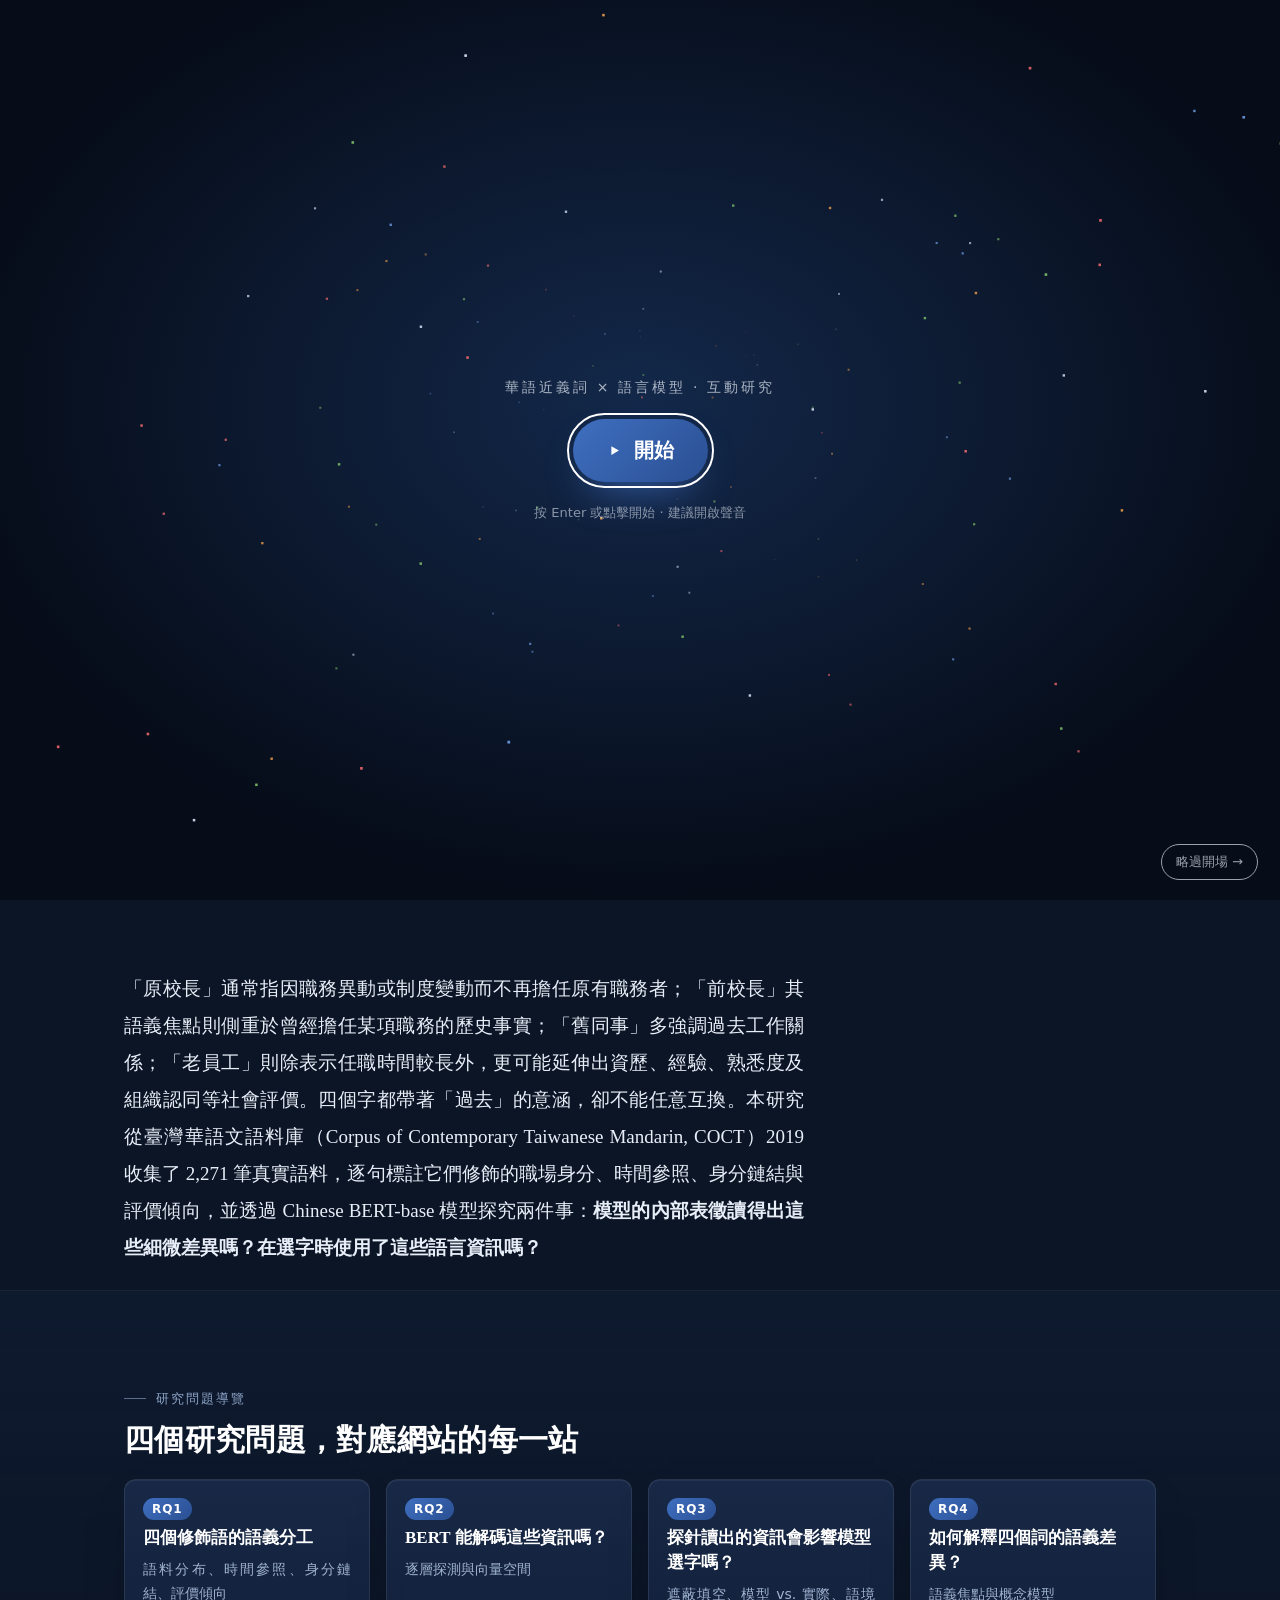
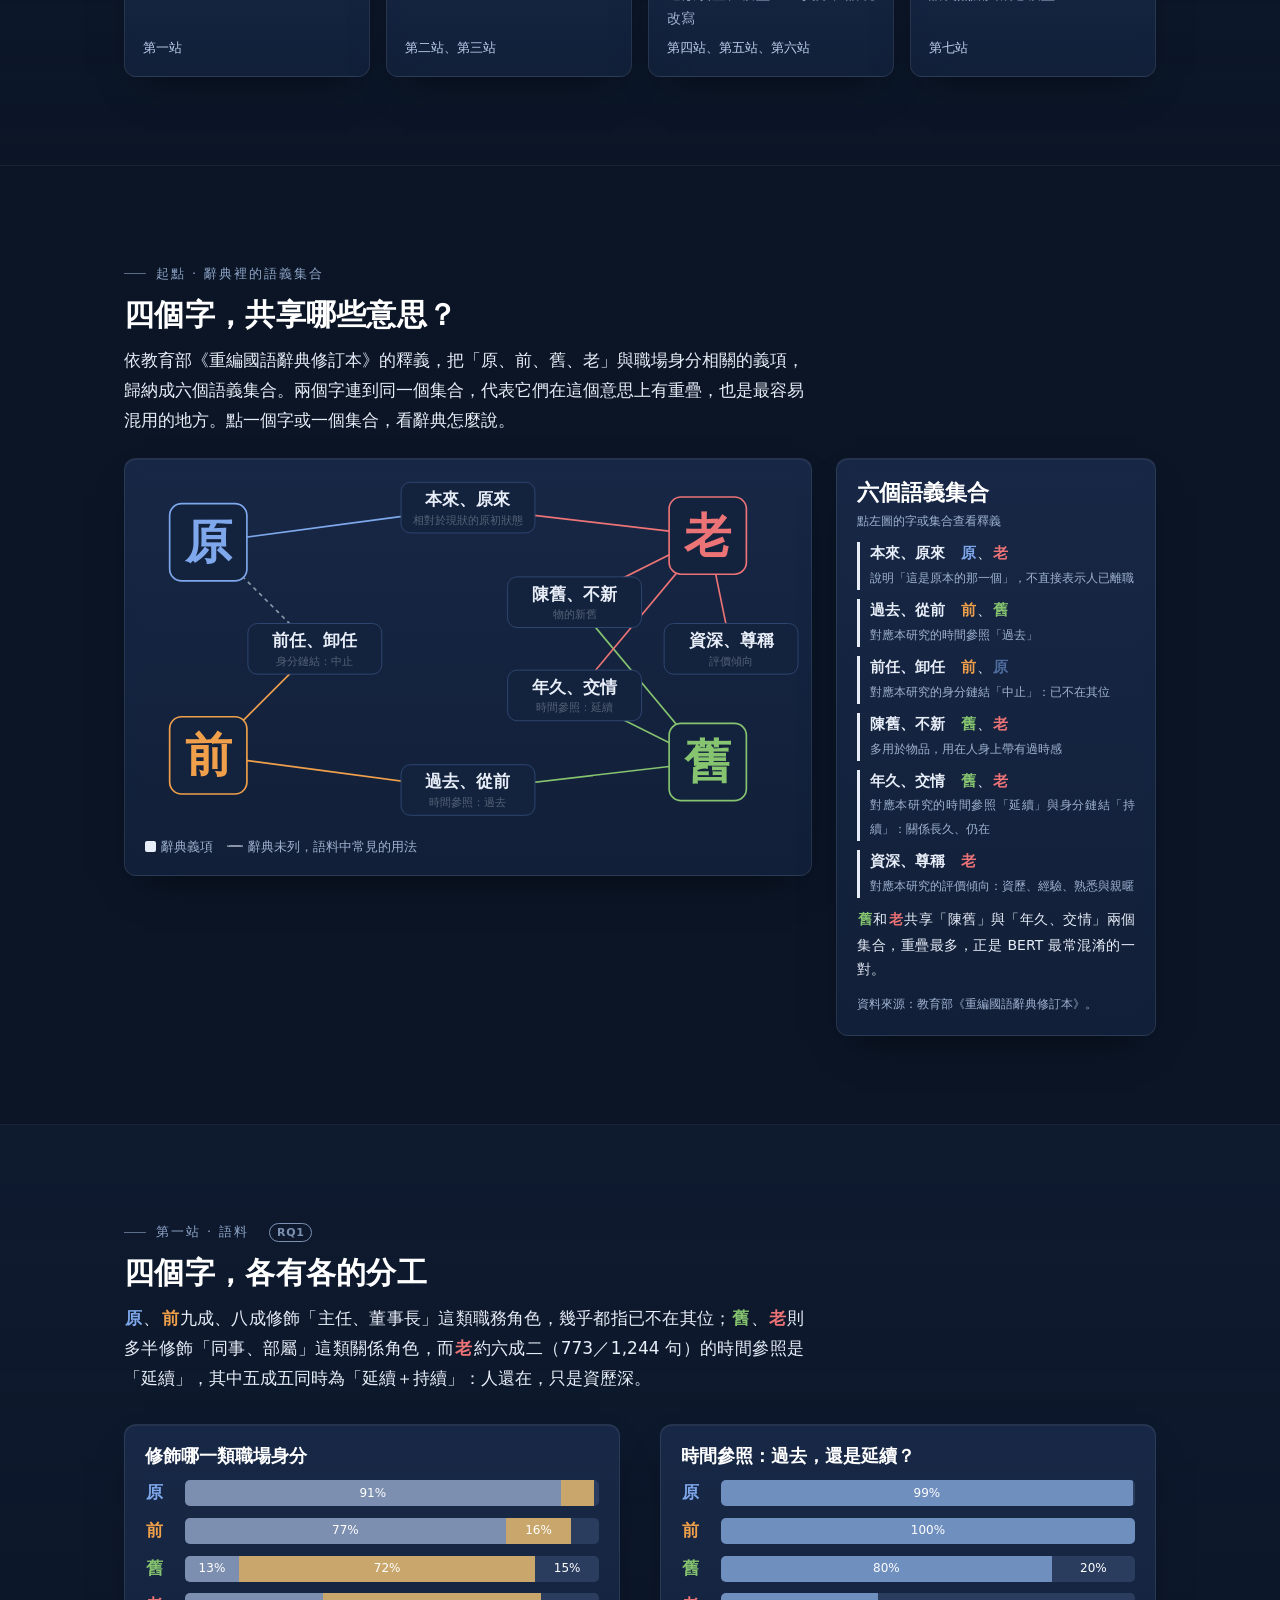
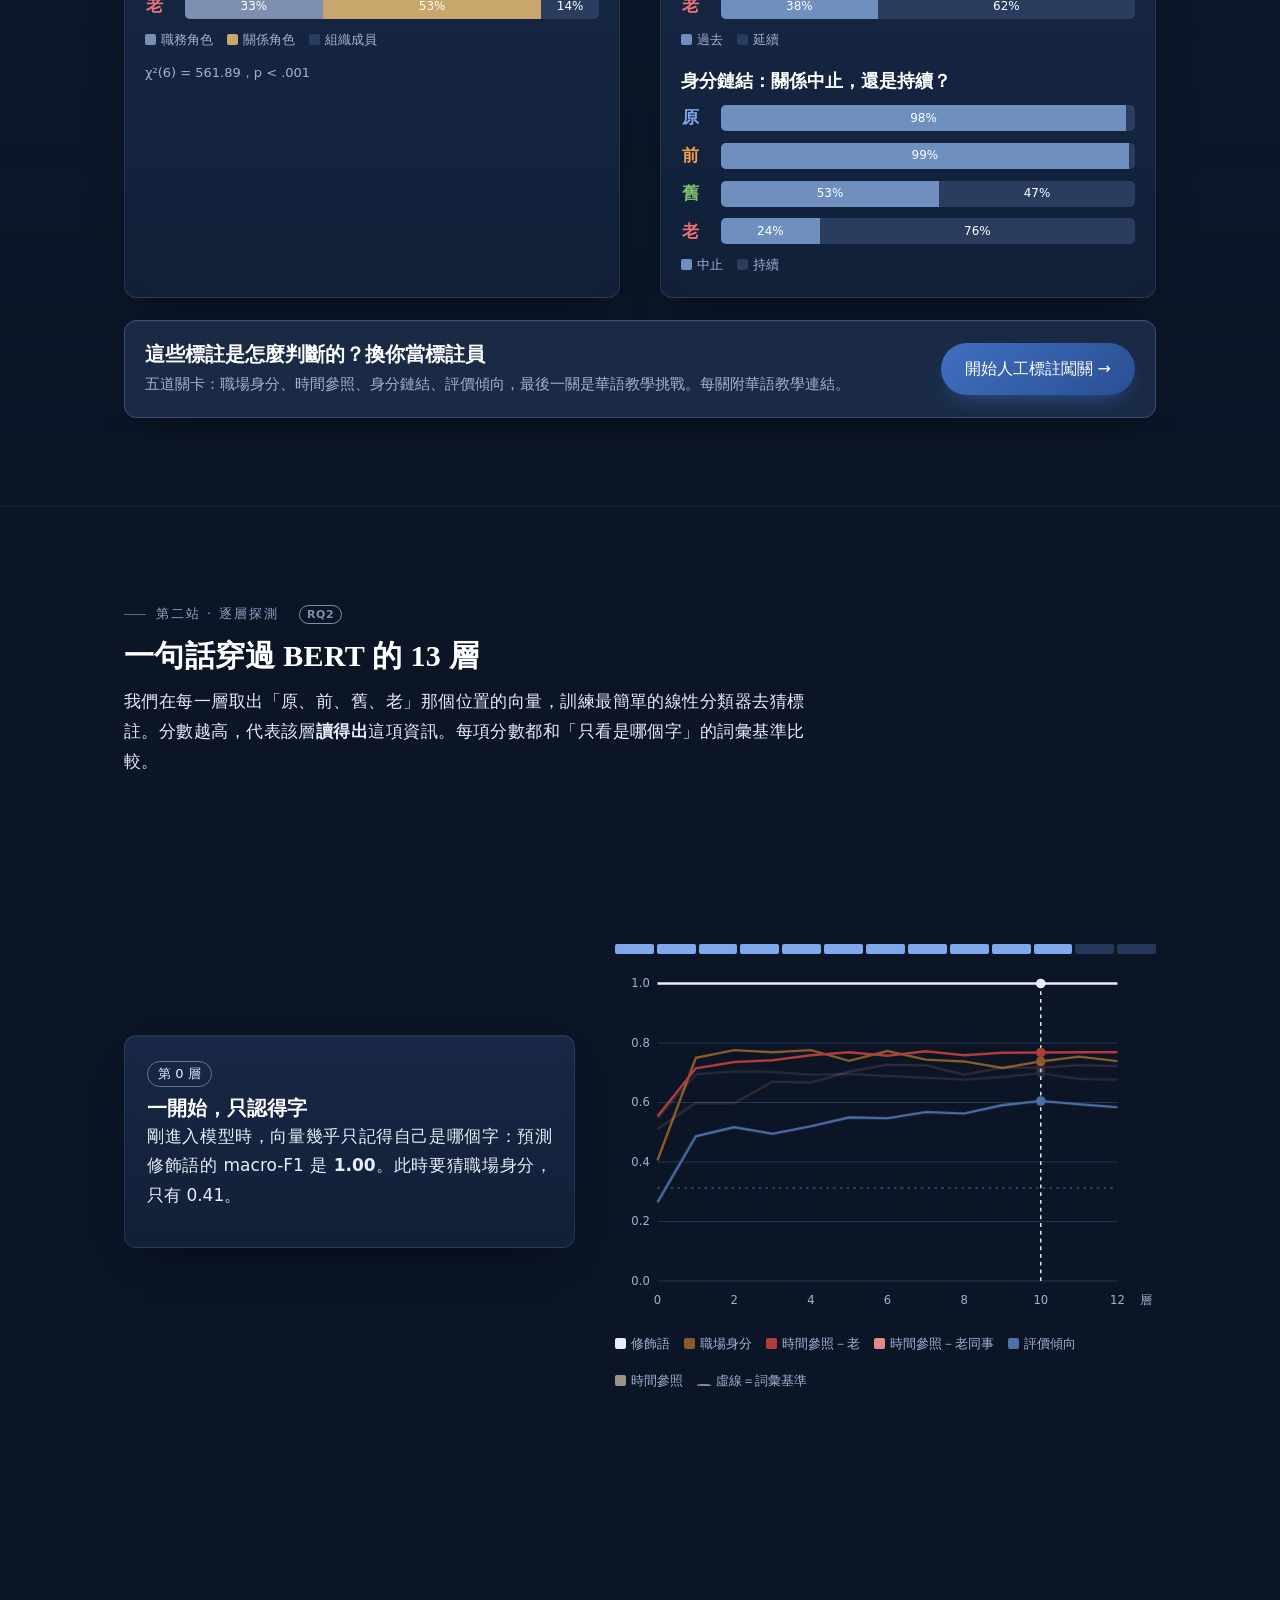
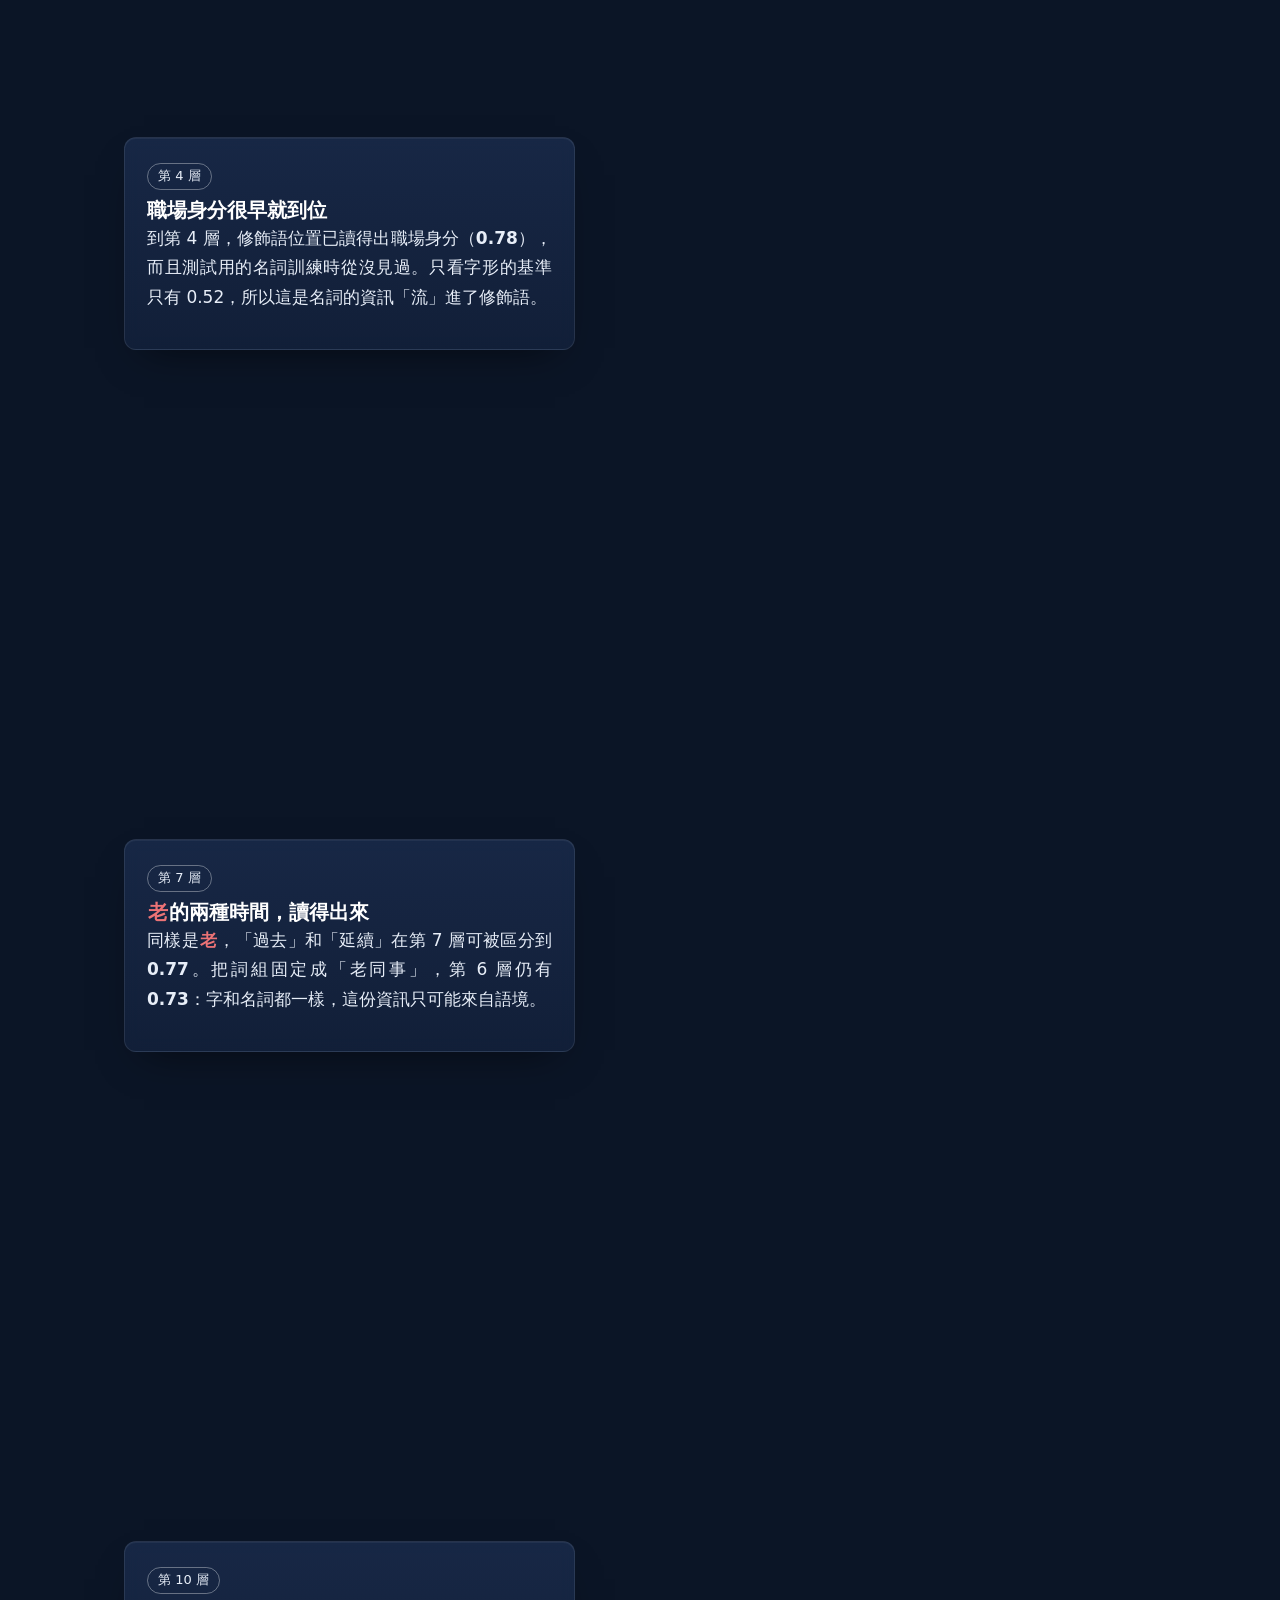
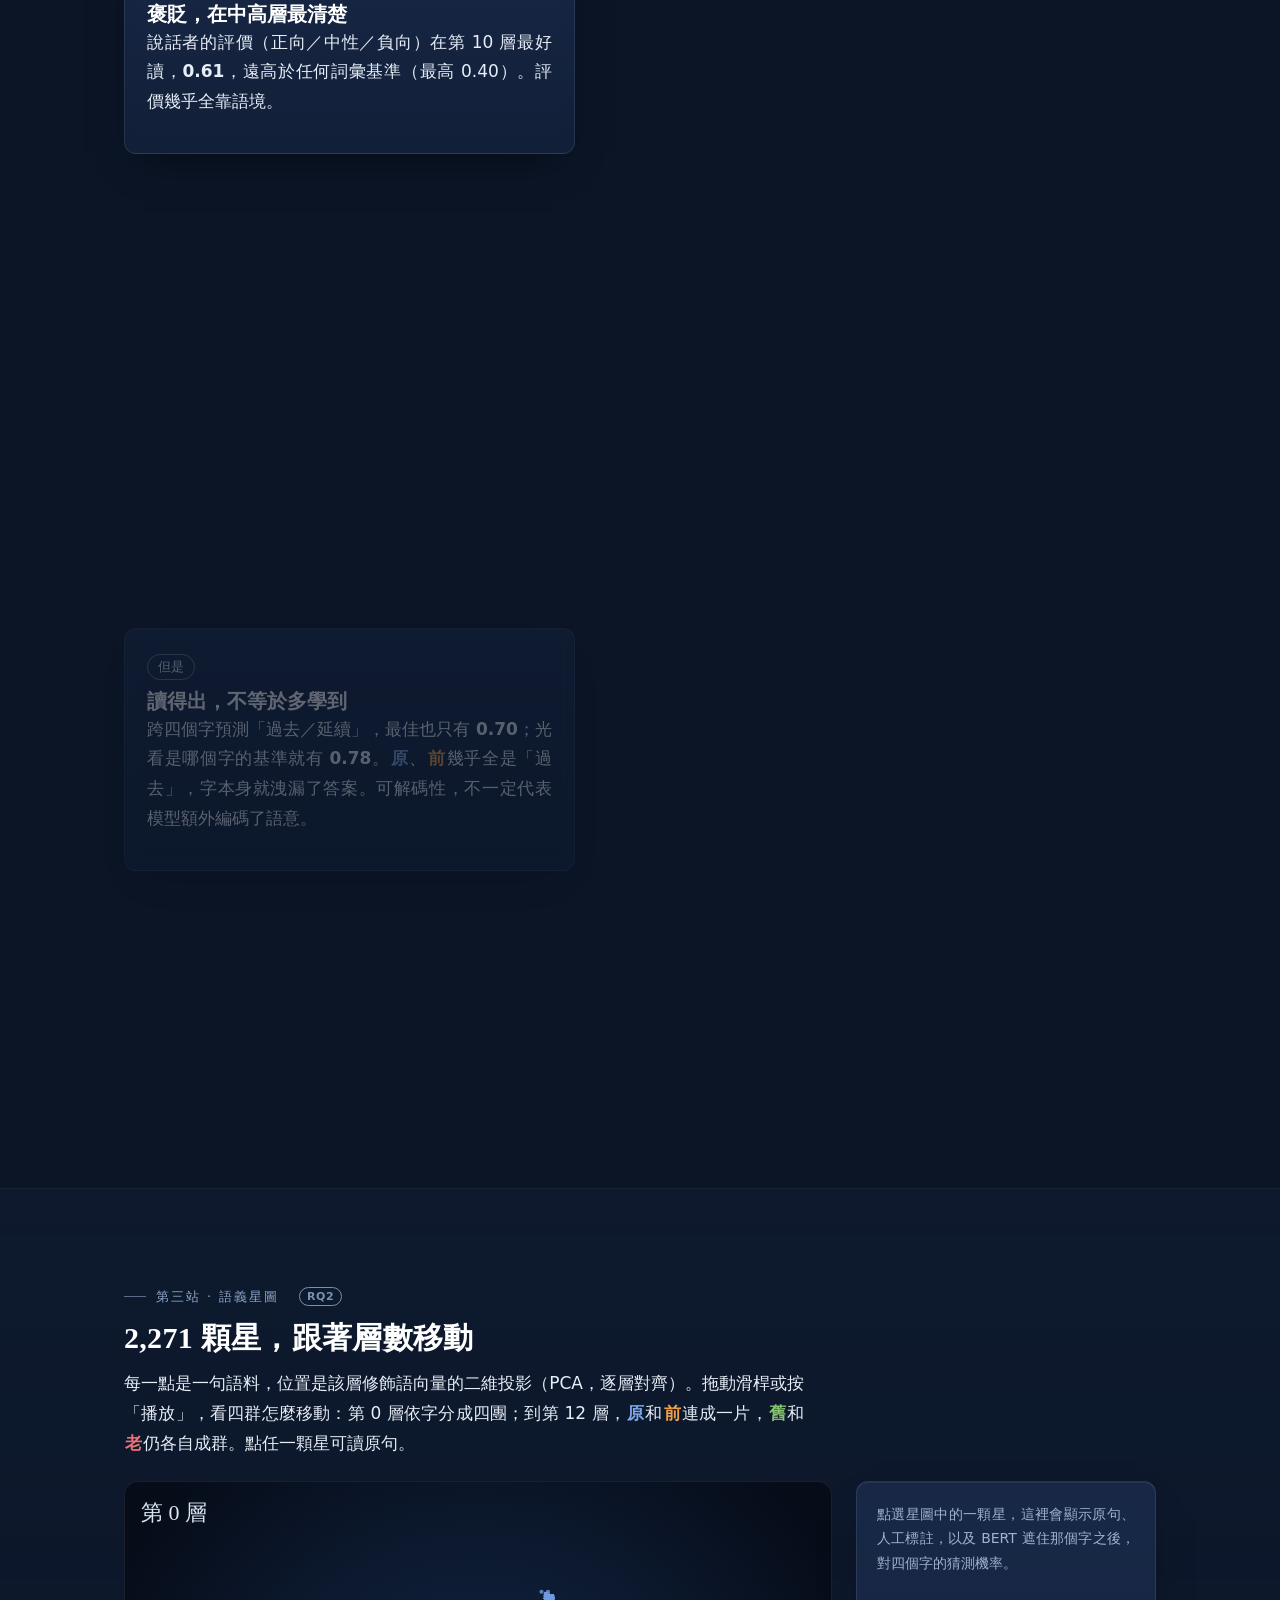
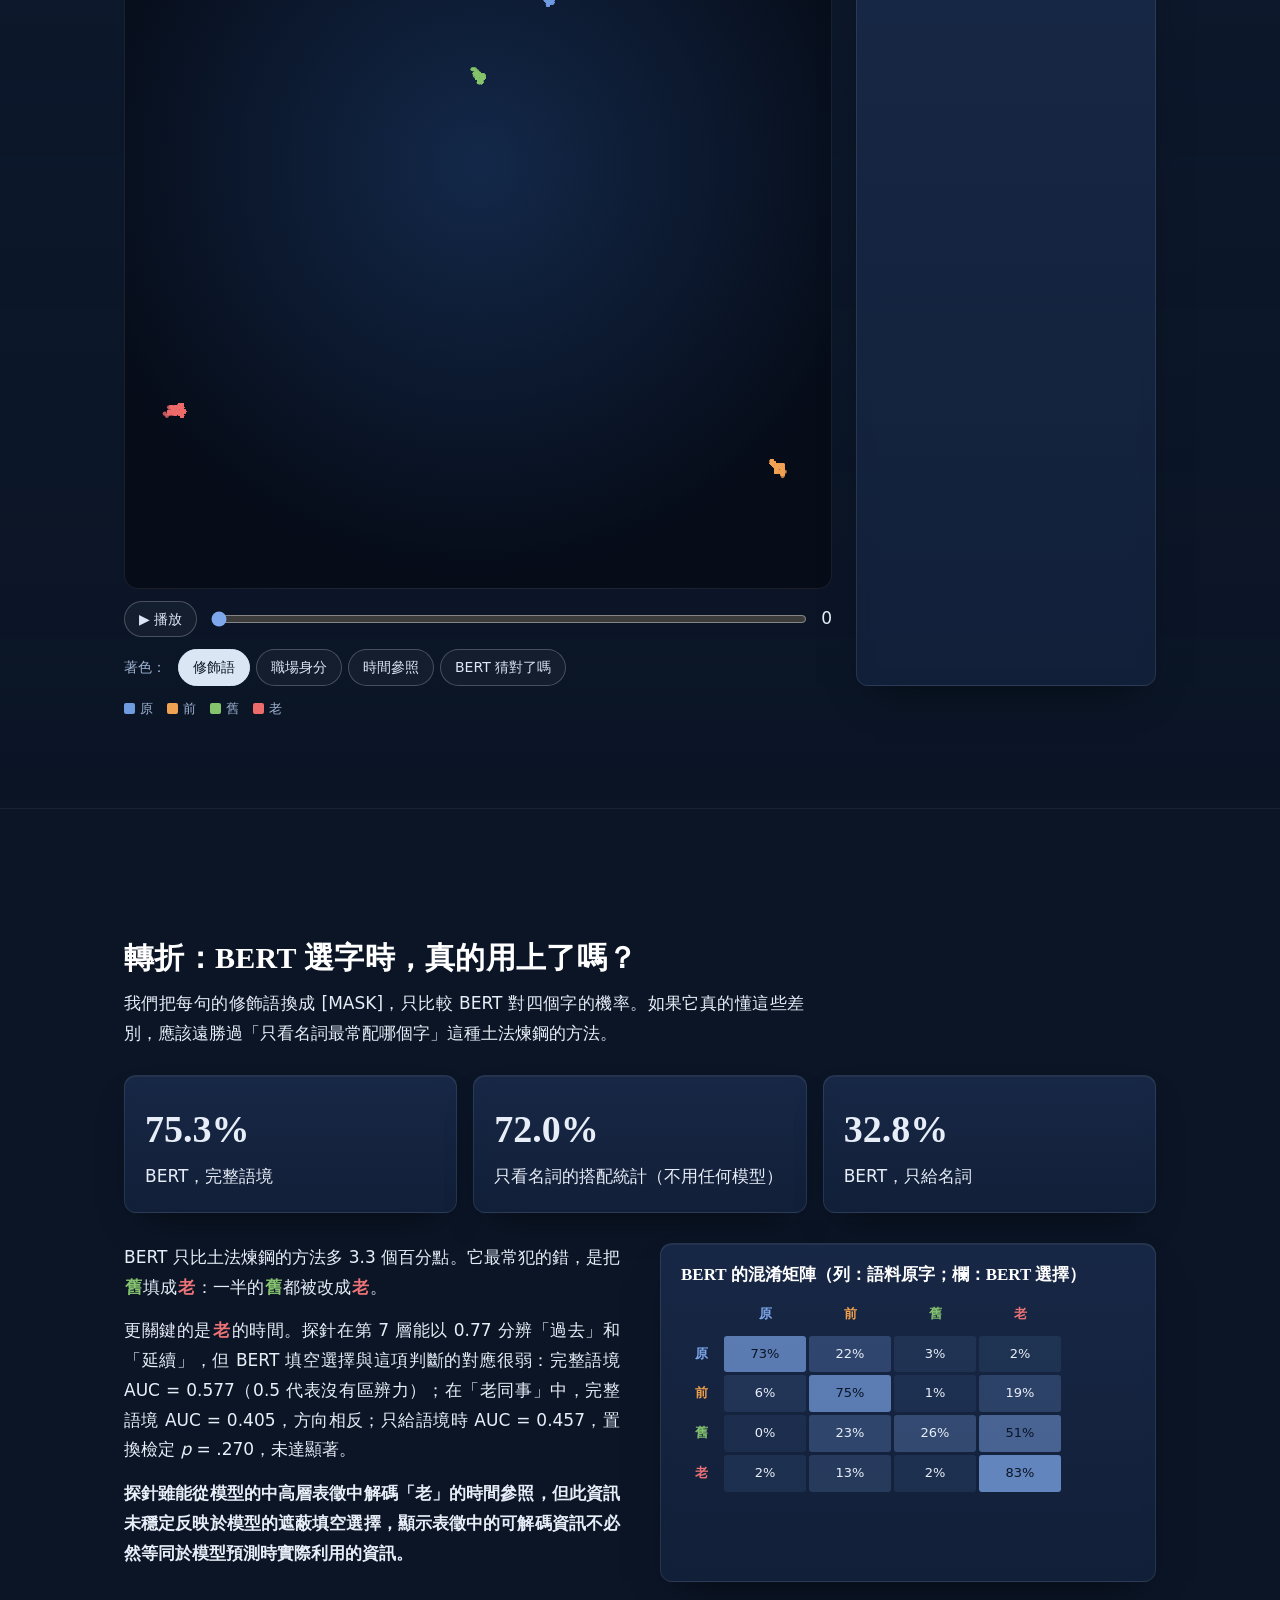
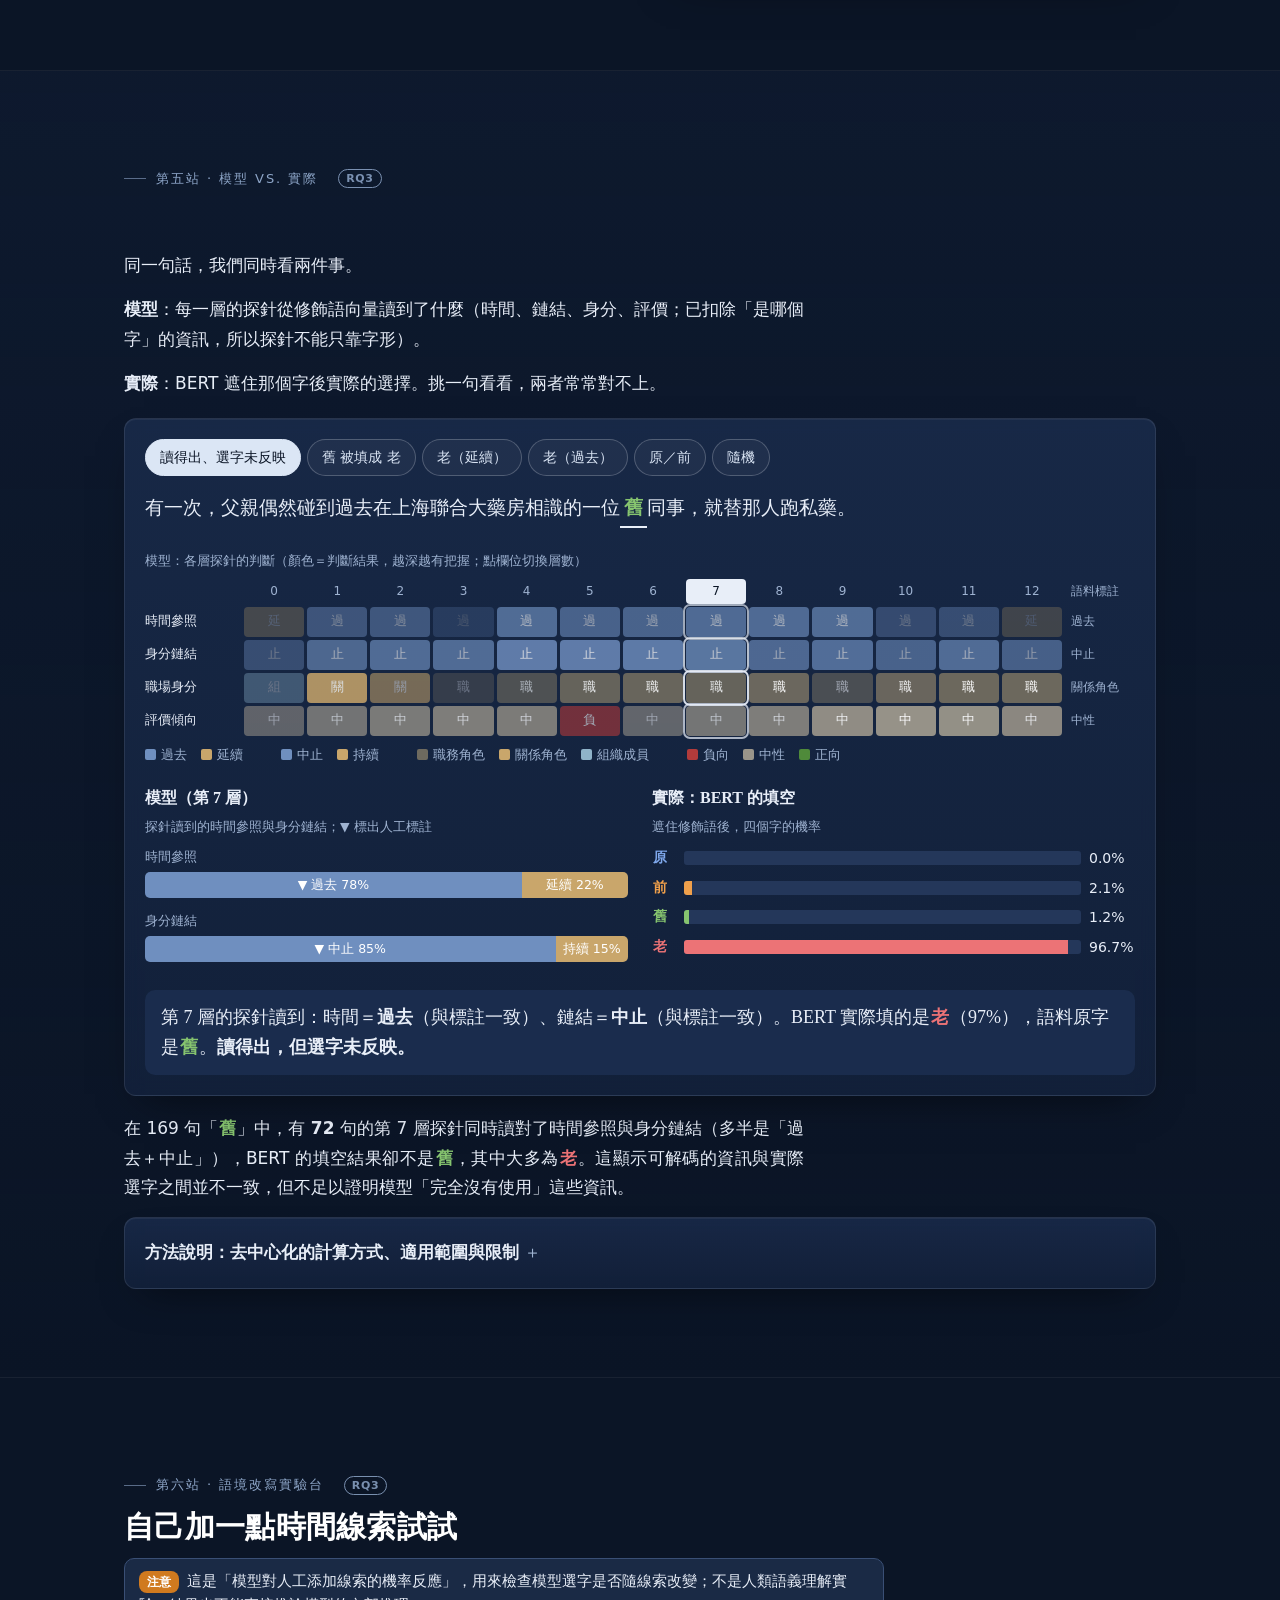
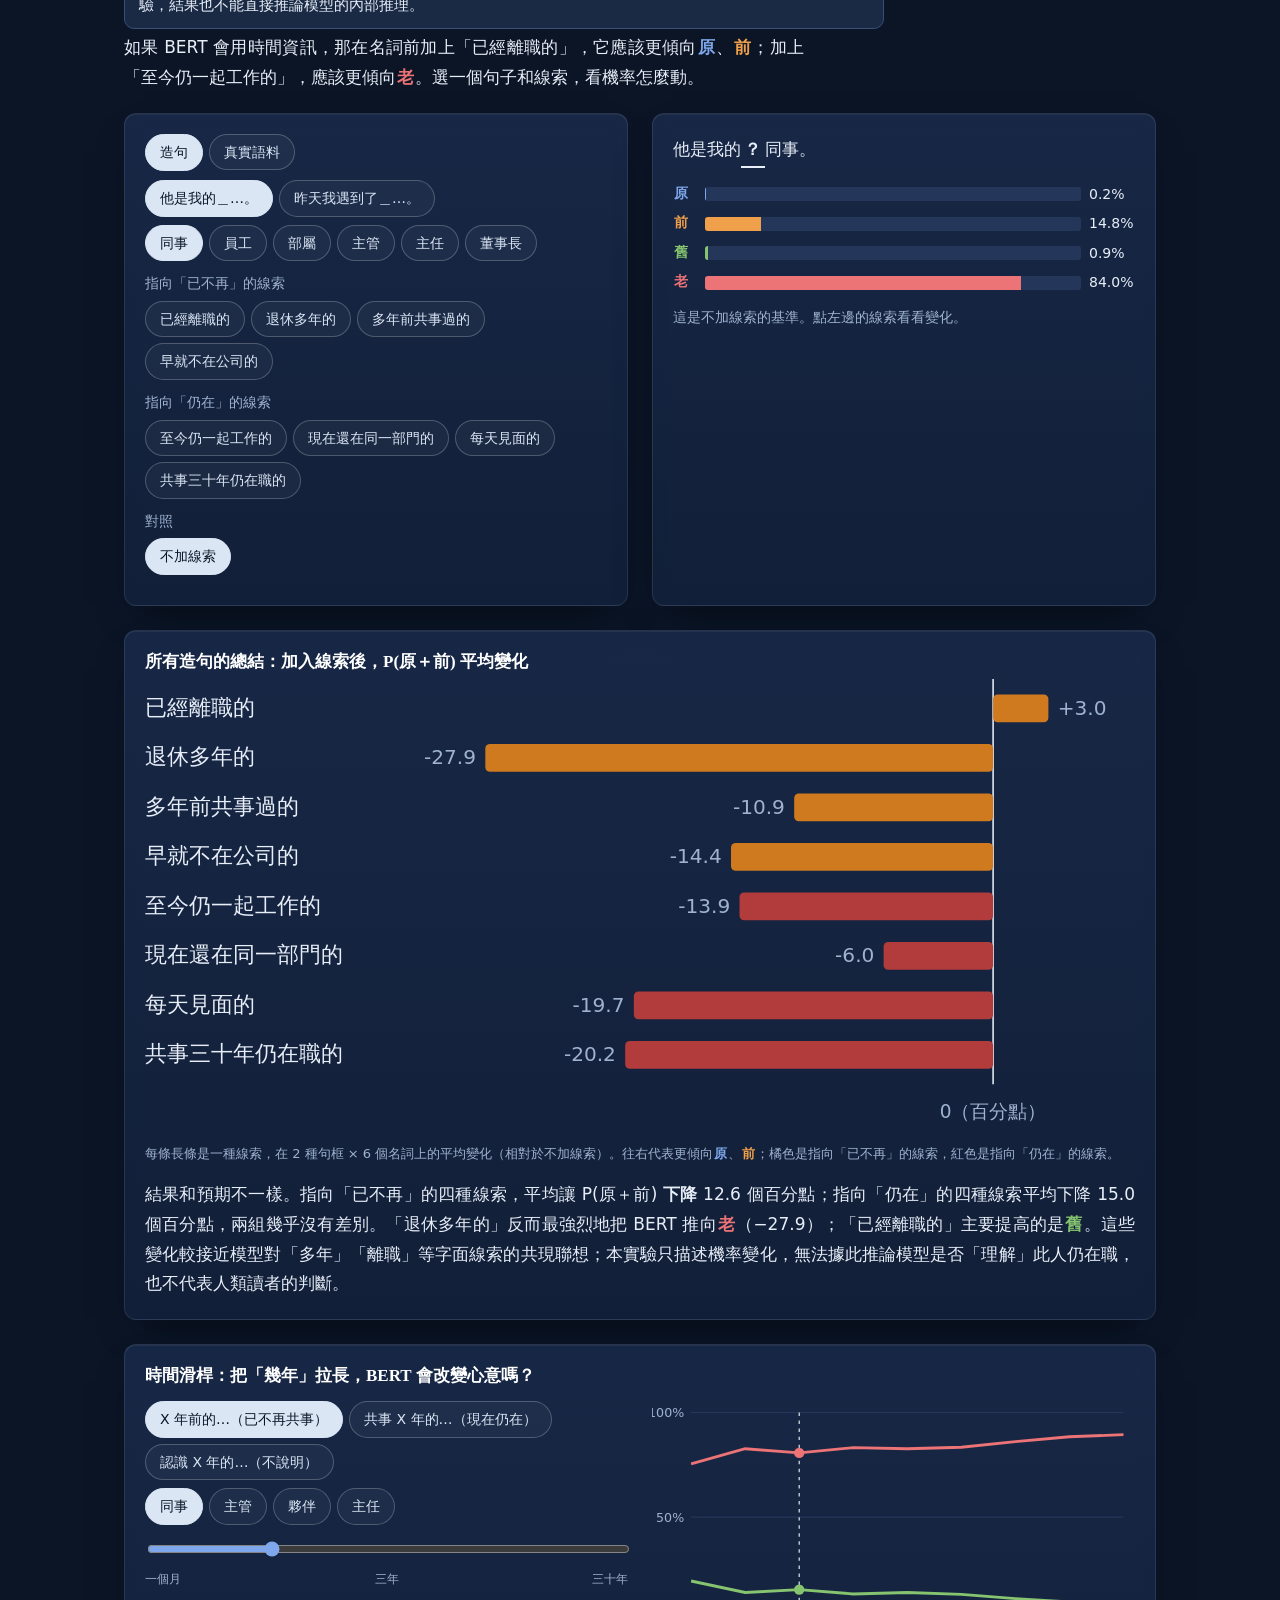
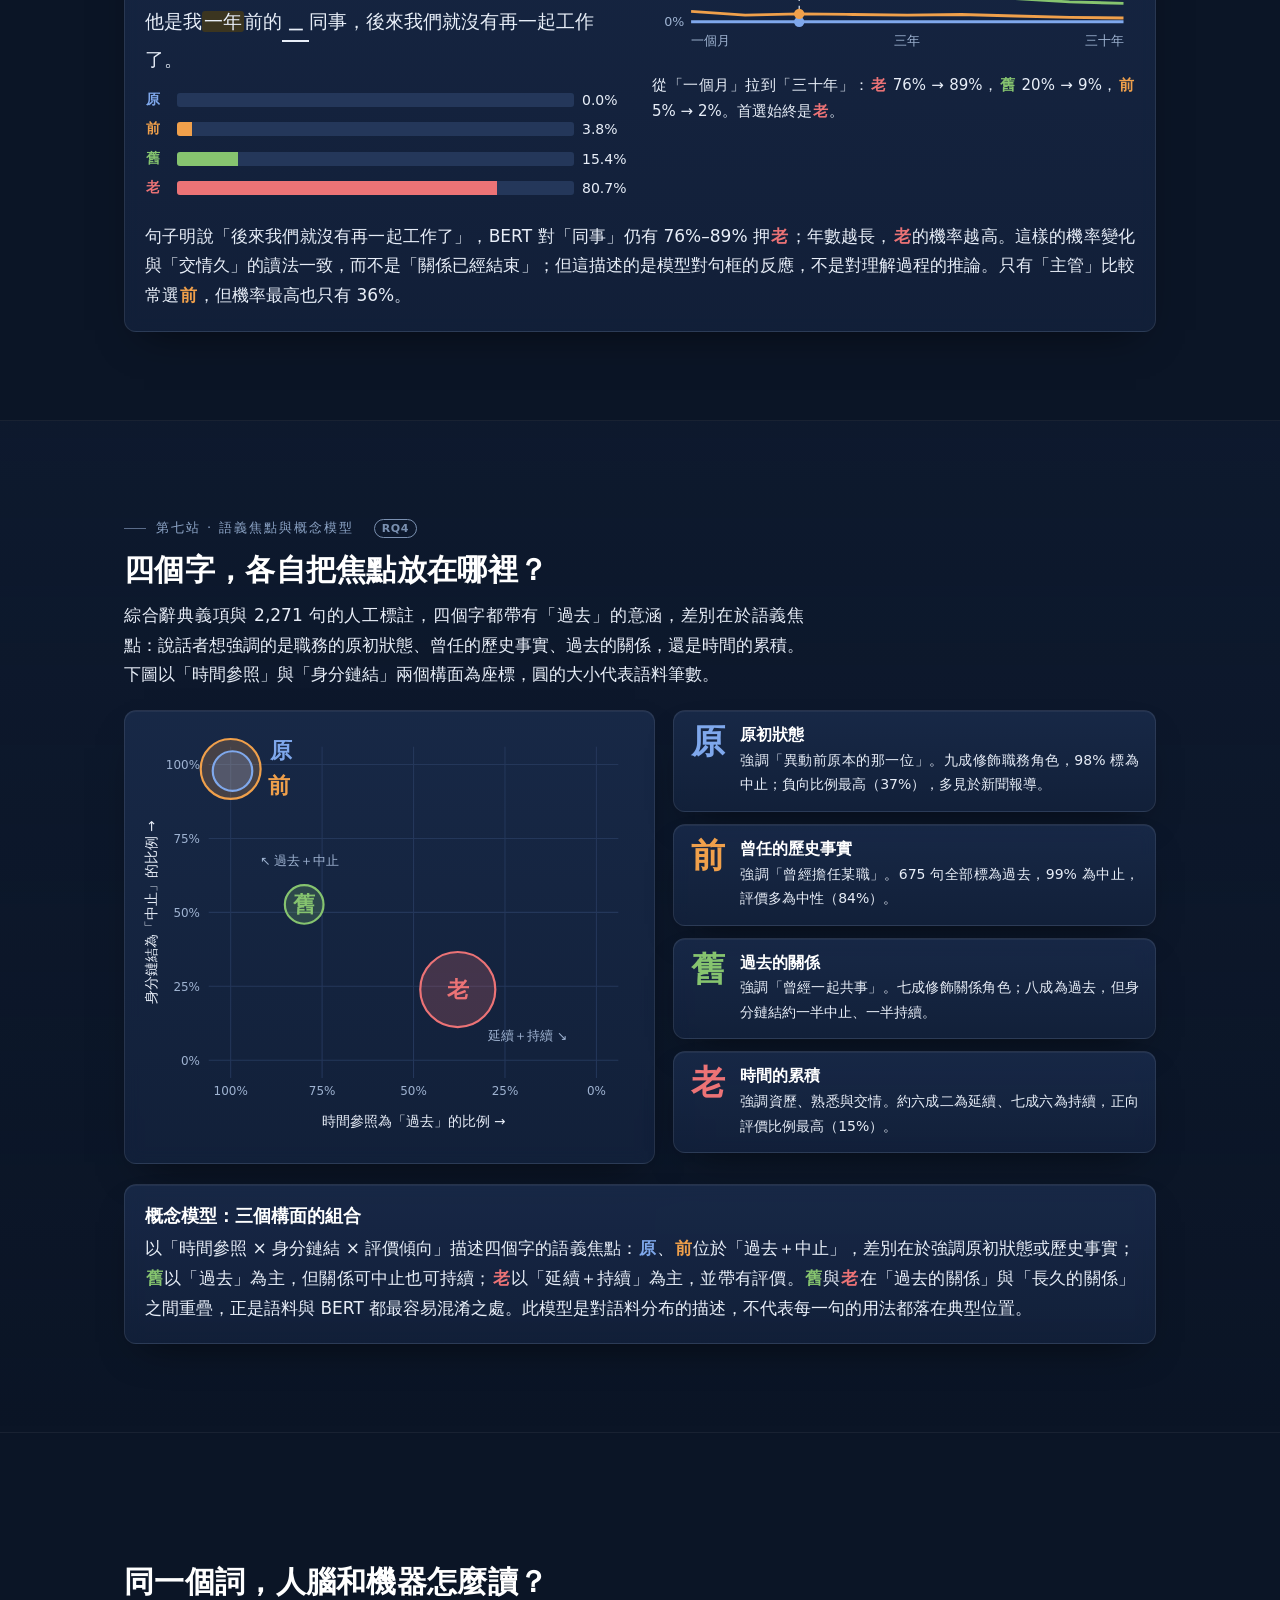
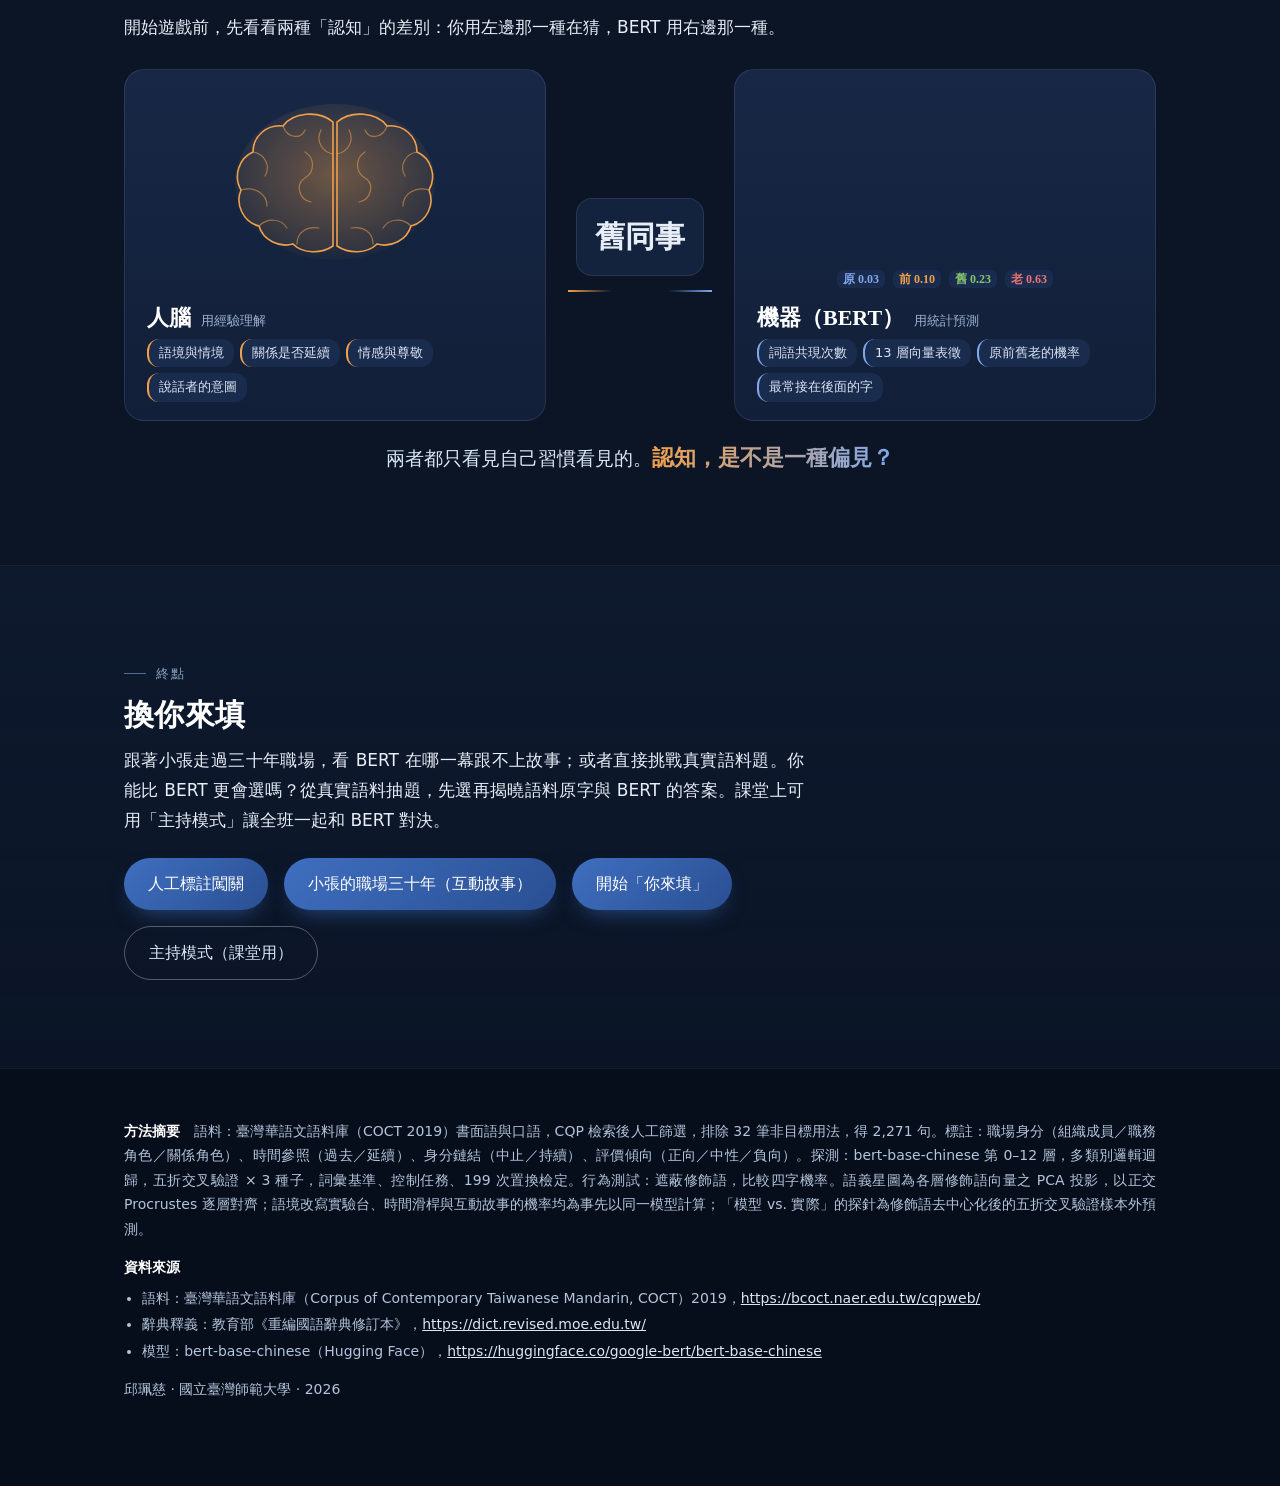
==== commit 7d5c9981: "Add files via upload" ====
--- a/index.html
+++ b/index.html
@@ -255,6 +255,22 @@
 footer{background:var(--deep);border-top:1px solid rgba(255,255,255,.06)}
 svg text{fill-opacity:1}
 a{color:var(--link)}
+
+/* RQ navigator / focus / caveat */
+.rqgrid{display:grid;grid-template-columns:repeat(4,1fr);gap:16px;margin-top:20px}
+.rq{text-decoration:none;color:inherit;display:flex;flex-direction:column;gap:6px;padding:18px}
+.rq h3{font-size:17px;line-height:1.45}.rq p{font-size:14px;color:var(--muted);margin:0}.rq small{margin-top:auto;font-size:12.5px;color:var(--link)}
+.rqn{display:inline-block;align-self:flex-start;font:700 12px/1 var(--sans);letter-spacing:.08em;padding:5px 9px;border-radius:12px;background:linear-gradient(135deg,#3f6fc0,#2a4f92);color:#fff}
+.rqtag{margin-left:10px;font:700 11px/1 var(--sans);letter-spacing:.06em;padding:3px 7px;border-radius:10px;border:1px solid currentColor;opacity:.85}
+.caveat{margin:10px 0 4px;padding:10px 14px;border-radius:10px;border:1px solid var(--tipline);background:var(--tipbg);font-size:14.5px;line-height:1.7;max-width:760px}
+.caveat b{display:inline-block;margin-right:8px;padding:1px 8px;border-radius:8px;background:#d07a1f;color:#fff;font-size:12px}
+.mnote summary{cursor:pointer;list-style:none}.mnote summary::-webkit-details-marker{display:none}.mnote summary::after{content:" ＋";color:var(--muted)}.mnote[open] summary::after{content:" －"}
+.mnote ol{margin:10px 0 0;padding-left:1.3em;font-size:14.5px;line-height:1.75}.mnote li{margin:4px 0}
+.focusgrid{display:grid;grid-template-columns:1.1fr 1fr;gap:18px;margin-top:20px;align-items:start}
+.focuscards{display:grid;gap:12px}
+.fc{display:flex;gap:14px;align-items:flex-start;padding:14px 16px}.fc>b{font-size:34px;line-height:1;font-family:var(--serif)}.fc h3{font-size:16px;margin-bottom:2px}.fc p{font-size:14px;margin:0}
+@media (max-width:860px){.rqgrid{grid-template-columns:1fr 1fr}.focusgrid{grid-template-columns:1fr}}
+@media (max-width:520px){.rqgrid{grid-template-columns:1fr}}
 </style>
 </head>
 <body>
@@ -269,9 +285,9 @@
       <div class="sub fx-in d2">BERT 如何解讀華語的「原、前、舊、老」</div>
       <div class="chars fx-in d3"><span class="m 原" data-c="原">原</span><span class="m 前" data-c="前">前</span><span class="m 舊" data-c="舊">舊</span><span class="m 老" data-c="老">老</span></div>
       <div class="stats fx-in d4">
-        <div class="stat"><b class="num" data-count="2271">0</b><span>句有效語料（COCT 2019）</span></div>
-        <div class="stat"><b class="num" data-count="13">0</b><span>層 BERT 表徵逐層探測</span></div>
-        <div class="stat"><b class="num" data-count="75.3" data-dec="1" data-suf="%">0</b><span>BERT 遮蔽填空正確率</span></div>
+        <div class="stat"><b class="num" data-count="2271">2,271</b><span>句有效語料（COCT 2019）</span></div>
+        <div class="stat"><b class="num" data-count="13">13</b><span>層 BERT 表徵逐層探測</span></div>
+        <div class="stat"><b class="num" data-count="75.3" data-dec="1" data-suf="%">75.3%</b><span>BERT 遮蔽填空正確率</span></div>
       </div>
       <div class="byline fx-in d5">邱珮慈 · 國立臺灣師範大學 · 模型：bert-base-chinese（參數凍結）</div>
     </div>
@@ -287,6 +303,17 @@
 <div class="intro-p"><div class="wrap"><div class="narrow fx-reveal"><p>「原校長」通常指因職務異動或制度變動而不再擔任原有職務者；「前校長」其語義焦點則側重於曾經擔任某項職務的歷史事實；「舊同事」多強調過去工作關係；「老員工」則除表示任職時間較長外，更可能延伸出資歷、經驗、熟悉度及組織認同等社會評價。四個字都帶著「過去」的意涵，卻不能任意互換。本研究從臺灣華語文語料庫（<span lang="en">Cor&shy;pus of Con&shy;tem&shy;po&shy;rary Tai&shy;wan&shy;ese Man&shy;da&shy;rin</span>, COCT）2019 收集了 2,271 筆真實語料，逐句標註它們修飾的職場身分、時間參照、身分鏈結與評價傾向，並透過 Chinese BERT-base 模型探究兩件事：<b>模型的內部表徵讀得出這些細微差異嗎？在選字時使用了這些語言資訊嗎？</b></p></div></div></div>
 
 
+<section id="rq"><div class="wrap">
+  <div class="kicker">研究問題導覽</div>
+  <h2>四個研究問題，對應網站的每一站</h2>
+  <div class="rqgrid">
+    <a class="card rq" href="#s1"><span class="rqn">RQ1</span><h3>四個修飾語的語義分工</h3><p>語料分布、時間參照、身分鏈結、評價傾向</p><small>第一站</small></a>
+    <a class="card rq" href="#s2"><span class="rqn">RQ2</span><h3>BERT 能解碼這些資訊嗎？</h3><p>逐層探測與向量空間</p><small>第二站、第三站</small></a>
+    <a class="card rq" href="#s4"><span class="rqn">RQ3</span><h3>探針讀出的資訊會影響模型選字嗎？</h3><p>遮蔽填空、模型 vs. 實際、語境改寫</p><small>第四站、第五站、第六站</small></a>
+    <a class="card rq" href="#focus"><span class="rqn">RQ4</span><h3>如何解釋四個詞的語義差異？</h3><p>語義焦點與概念模型</p><small>第七站</small></a>
+  </div>
+</div></section>
+
 <section id="s0"><div class="wrap">
   <div class="kicker">起點 · 辭典裡的語義集合</div>
   <h2>四個字，共享哪些意思？</h2>
@@ -299,9 +326,9 @@
 </div></section>
 
 <section id="s1"><div class="wrap">
-  <div class="kicker">第一站 · 語料</div>
+  <div class="kicker">第一站 · 語料<span class="rqtag">RQ1</span></div>
   <h2>四個字，各有各的分工</h2>
-  <div class="narrow"><p><span class="m 原">原</span>、<span class="m 前">前</span>九成、八成修飾「主任、董事長」這類職務角色，幾乎都指已不在其位；<span class="m 舊">舊</span>、<span class="m 老">老</span>則多半修飾「同事、部屬」這類關係角色，而<span class="m 老">老</span>有六成多是「延續」：人還在，只是資歷深。</p></div>
+  <div class="narrow"><p><span class="m 原">原</span>、<span class="m 前">前</span>九成、八成修飾「主任、董事長」這類職務角色，幾乎都指已不在其位；<span class="m 舊">舊</span>、<span class="m 老">老</span>則多半修飾「同事、部屬」這類關係角色，而<span class="m 老">老</span>約六成二（773／1,244 句）的時間參照是「延續」，其中五成五同時為「延續＋持續」：人還在，只是資歷深。</p></div>
   <div class="split">
     <div class="card"><h3 style="font-size:18px;margin-bottom:10px">修飾哪一類職場身分</h3><div id="roleBars"></div>
       <div class="legend"><span><i style="background:var(--bar3)"></i>職務角色</span><span><i style="background:#c9a66b"></i>關係角色</span><span><i style="background:var(--bar2)"></i>組織成員</span></div>
@@ -318,7 +345,7 @@
 </div></section>
 
 <section id="s2"><div class="wrap">
-  <div class="kicker">第二站 · 逐層探測</div>
+  <div class="kicker">第二站 · 逐層探測<span class="rqtag">RQ2</span></div>
   <h2>一句話穿過 BERT 的 13 層</h2>
   <div class="narrow"><p>我們在每一層取出「原、前、舊、老」那個位置的向量，訓練最簡單的線性分類器去猜標註。分數越高，代表該層<b>讀得出</b>這項資訊。每項分數都和「只看是哪個字」的詞彙基準比較。</p></div>
   <div class="scrolly">
@@ -338,7 +365,7 @@
 </div></section>
 
 <section id="s3"><div class="wrap">
-  <div class="kicker">第三站 · 語義星圖</div>
+  <div class="kicker">第三站 · 語義星圖<span class="rqtag">RQ2</span></div>
   <h2>2,271 顆星，跟著層數移動</h2>
   <div class="narrow"><p>每一點是一句語料，位置是該層修飾語向量的二維投影（PCA，逐層對齊）。拖動滑桿或按「播放」，看四群怎麼移動：第 0 層依字分成四團；到第 12 層，<span class="m 原">原</span>和<span class="m 前">前</span>連成一片，<span class="m 舊">舊</span>和<span class="m 老">老</span>仍各自成群。點任一顆星可讀原句。</p></div>
   <div class="mapgrid">
@@ -353,7 +380,7 @@
 </div></section>
 
 <section id="s4"><div class="wrap">
-  <div class="kicker">第四站 · 行為測試</div>
+  <div class="kicker">第四站 · 行為測試<span class="rqtag">RQ3</span></div>
   <h2>轉折：BERT 選字時，真的用上了嗎？</h2>
   <div class="narrow"><p>我們把每句的修飾語換成 [MASK]，只比較 BERT 對四個字的機率。如果它真的懂這些差別，應該遠勝過「只看名詞最常配哪個字」這種土法煉鋼的方法。</p></div>
   <div class="big3">
@@ -363,14 +390,14 @@
   </div>
   <div class="split">
     <div><p>BERT 只比土法煉鋼的方法多 3.3 個百分點。它最常犯的錯，是把<span class="m 舊">舊</span>填成<span class="m 老">老</span>：一半的<span class="m 舊">舊</span>都被改成<span class="m 老">老</span>。</p>
-      <p>更關鍵的是<span class="m 老">老</span>的時間。探針在第 7 層能以 0.77 分辨「過去」和「延續」，但 BERT 填空時的選擇幾乎不受影響（AUC = 0.58，0.5 代表完全無關）；在「老同事」裡甚至方向相反（AUC = 0.41）。</p>
-      <p><b>資訊就在模型裡，模型卻沒有用它來選字。</b></p></div>
+      <p>更關鍵的是<span class="m 老">老</span>的時間。探針在第 7 層能以 0.77 分辨「過去」和「延續」，但 BERT 填空選擇與這項判斷的對應很弱：完整語境 AUC = 0.577（0.5 代表沒有區辨力）；在「老同事」中，完整語境 AUC = 0.405，方向相反；只給語境時 AUC = 0.457，置換檢定 <i>p</i> = .270，未達顯著。</p>
+      <p><b>探針雖能從模型的中高層表徵中解碼「老」的時間參照，但此資訊未穩定反映於模型的遮蔽填空選擇，顯示表徵中的可解碼資訊不必然等同於模型預測時實際利用的資訊。</b></p></div>
     <div class="card"><h3 style="font-size:17px;margin-bottom:10px">BERT 的混淆矩陣（列：語料原字；欄：BERT 選擇）</h3><div class="cm" id="cm"></div></div>
   </div>
 </div></section>
 
 <section id="mind"><div class="wrap">
-  <div class="kicker">第五站 · 模型 vs. 實際</div>
+  <div class="kicker">第五站 · 模型 vs. 實際<span class="rqtag">RQ3</span></div>
   <h2>模型知道，實際卻選錯</h2>
   <div class="narrow"><p>同一句話，我們同時看兩件事。</p><p><b>模型</b>：每一層的探針從修飾語向量讀到了什麼（時間、鏈結、身分、評價；已扣除「是哪個字」的資訊，所以探針不能只靠字形）。</p><p><b>實際</b>：BERT 遮住那個字後實際的選擇。挑一句看看，兩者常常對不上。</p></div>
   <div class="card" style="margin-top:20px">
@@ -386,12 +413,19 @@
     </div>
     <div class="mverdict" id="mindVerdict"></div>
   </div>
-  <p class="narrow" style="margin-top:18px">在 169 句「<span class="m 舊">舊</span>」中，有 <b>72</b> 句的第 7 層探針同時讀對了時間參照與身分鏈結（多半是「過去＋中止」），BERT 填空時卻沒有填出<span class="m 舊">舊</span>，其中大多填成<span class="m 老">老</span>。</p><p class="narrow" style="font-size:14px;color:var(--muted)">探針機率為五折交叉驗證的樣本外預測，共收錄 384 句（全部 169 句「舊」，及原、前、老的抽樣）。訓練前已在訓練折內扣除各修飾語的平均向量，所以探針讀到的是同一個字在不同語境中的差異，而不是字本身。</p>
+  <p class="narrow" style="margin-top:18px">在 169 句「<span class="m 舊">舊</span>」中，有 <b>72</b> 句的第 7 層探針同時讀對了時間參照與身分鏈結（多半是「過去＋中止」），BERT 的填空結果卻不是<span class="m 舊">舊</span>，其中大多為<span class="m 老">老</span>。這顯示可解碼的資訊與實際選字之間並不一致，但不足以證明模型「完全沒有使用」這些資訊。</p><details class="card mnote" style="margin-top:14px"><summary><b>方法說明：去中心化的計算方式、適用範圍與限制</b></summary>
+    <ol>
+      <li><b>計算方式</b>：在五折交叉驗證的每一折中，只用訓練資料分別計算「原、前、舊、老」在該層的平均向量；每一句的向量都減去其修飾語的平均向量（測試句使用訓練折算出的平均），再訓練線性探針。</li>
+      <li><b>目的</b>：移除「是哪個字」造成的整體位移，讓探針較難只憑字形判斷時間或鏈結，比較能看出同一個字在不同語境中的差異。</li>
+      <li><b>適用範圍</b>：本站 384 句（全部 169 句「舊」，及原、前、老的抽樣）、bert-base-chinese 第 0–12 層、線性（邏輯迴歸）探針；機率為樣本外預測。</li>
+      <li><b>限制</b>：去中心化只移除平均差異（一階資訊），字的資訊仍可能以非線性形式或與語境交互的形式殘留；探針讀得出某項資訊，只代表該資訊「可被線性解碼」，不代表模型在預測時使用了它；樣本以書面語為主，「原、前」的延續與持續樣本極少。</li>
+    </ol></details>
 </div></section>
 
 <section id="s5"><div class="wrap">
-  <div class="kicker">第六站 · 語境改寫實驗台</div>
+  <div class="kicker">第六站 · 語境改寫實驗台<span class="rqtag">RQ3</span></div>
   <h2>自己加一點時間線索試試</h2>
+  <div class="caveat"><b>注意</b>這是「模型對人工添加線索的機率反應」，用來檢查模型選字是否隨線索改變；不是人類語義理解實驗，結果也不能直接推論模型的內部推理。</div>
   <div class="narrow"><p>如果 BERT 會用時間資訊，那在名詞前加上「已經離職的」，它應該更傾向<span class="m 原">原</span>、<span class="m 前">前</span>；加上「至今仍一起工作的」，應該更傾向<span class="m 老">老</span>。選一個句子和線索，看機率怎麼動。</p></div>
   <div class="labgrid">
     <div class="card">
@@ -409,7 +443,7 @@
   </div>
   <div class="card" style="margin-top:24px"><h3 style="font-size:17px;margin-bottom:6px">所有造句的總結：加入線索後，P(原＋前) 平均變化</h3><div id="cueChart"></div>
     <p style="font-size:13px;color:var(--muted);margin:6px 0 0">每條長條是一種線索，在 2 種句框 × 6 個名詞上的平均變化（相對於不加線索）。往右代表更傾向<span class="m 原">原</span>、<span class="m 前">前</span>；橘色是指向「已不再」的線索，紅色是指向「仍在」的線索。</p>
-    <p style="margin:14px 0 0">結果和預期不一樣。指向「已不再」的四種線索，平均讓 P(原＋前) <b>下降</b> 12.6 個百分點；指向「仍在」的四種線索平均下降 15.0 個百分點，兩組幾乎沒有差別。「退休多年的」反而最強烈地把 BERT 推向<span class="m 老">老</span>（−27.9）；「已經離職的」主要提高的是<span class="m 舊">舊</span>。BERT 似乎在回應「多年」「離職」這類字面聯想，而不是推理「這個人還在不在職」。</p></div>
+    <p style="margin:14px 0 0">結果和預期不一樣。指向「已不再」的四種線索，平均讓 P(原＋前) <b>下降</b> 12.6 個百分點；指向「仍在」的四種線索平均下降 15.0 個百分點，兩組幾乎沒有差別。「退休多年的」反而最強烈地把 BERT 推向<span class="m 老">老</span>（−27.9）；「已經離職的」主要提高的是<span class="m 舊">舊</span>。這些變化較接近模型對「多年」「離職」等字面線索的共現聯想；本實驗只描述機率變化，無法據此推論模型是否「理解」此人仍在職，也不代表人類讀者的判斷。</p></div>
   <div class="card" style="margin-top:24px"><h3 style="font-size:17px;margin-bottom:6px">時間滑桿：把「幾年」拉長，BERT 會改變心意嗎？</h3>
     <div class="slgrid">
       <div>
@@ -422,8 +456,25 @@
       </div>
       <div><div id="slChart"></div><p id="slNote" style="font-size:15px;margin:8px 0 0"></p></div>
     </div>
-    <p style="margin:16px 0 0">句子明說「後來我們就沒有再一起工作了」，BERT 對「同事」仍有 76%–89% 押<span class="m 老">老</span>；年數越長，<span class="m 老">老</span>只會越高。它把「X 年」讀成「交情久」，而不是「關係已經結束」。只有「主管」比較常選<span class="m 前">前</span>，但機率最高也只有 36%。</p>
-  </div>
+    <p style="margin:16px 0 0">句子明說「後來我們就沒有再一起工作了」，BERT 對「同事」仍有 76%–89% 押<span class="m 老">老</span>；年數越長，<span class="m 老">老</span>的機率越高。這樣的機率變化與「交情久」的讀法一致，而不是「關係已經結束」；但這描述的是模型對句框的反應，不是對理解過程的推論。只有「主管」比較常選<span class="m 前">前</span>，但機率最高也只有 36%。</p>
+  </div>
+</div></section>
+
+<section id="focus"><div class="wrap">
+  <div class="kicker">第七站 · 語義焦點與概念模型<span class="rqtag">RQ4</span></div>
+  <h2>四個字，各自把焦點放在哪裡？</h2>
+  <div class="narrow"><p>綜合辭典義項與 2,271 句的人工標註，四個字都帶有「過去」的意涵，差別在於語義焦點：說話者想強調的是職務的原初狀態、曾任的歷史事實、過去的關係，還是時間的累積。下圖以「時間參照」與「身分鏈結」兩個構面為座標，圓的大小代表語料筆數。</p></div>
+  <div class="focusgrid">
+    <div class="card" style="padding:14px"><div id="focusMap"></div></div>
+    <div class="focuscards">
+      <div class="card fc"><b class="m 原">原</b><div><h3>原初狀態</h3><p>強調「異動前原本的那一位」。九成修飾職務角色，98% 標為中止；負向比例最高（37%），多見於新聞報導。</p></div></div>
+      <div class="card fc"><b class="m 前">前</b><div><h3>曾任的歷史事實</h3><p>強調「曾經擔任某職」。675 句全部標為過去，99% 為中止，評價多為中性（84%）。</p></div></div>
+      <div class="card fc"><b class="m 舊">舊</b><div><h3>過去的關係</h3><p>強調「曾經一起共事」。七成修飾關係角色；八成為過去，但身分鏈結約一半中止、一半持續。</p></div></div>
+      <div class="card fc"><b class="m 老">老</b><div><h3>時間的累積</h3><p>強調資歷、熟悉與交情。約六成二為延續、七成六為持續，正向評價比例最高（15%）。</p></div></div>
+    </div>
+  </div>
+  <div class="card" style="margin-top:20px"><h3 style="font-size:18px;margin-bottom:6px">概念模型：三個構面的組合</h3>
+    <p style="margin:0">以「時間參照 × 身分鏈結 × 評價傾向」描述四個字的語義焦點：<span class="m 原">原</span>、<span class="m 前">前</span>位於「過去＋中止」，差別在於強調原初狀態或歷史事實；<span class="m 舊">舊</span>以「過去」為主，但關係可中止也可持續；<span class="m 老">老</span>以「延續＋持續」為主，並帶有評價。<span class="m 舊">舊</span>與<span class="m 老">老</span>在「過去的關係」與「長久的關係」之間重疊，正是語料與 BERT 都最容易混淆之處。此模型是對語料分布的描述，不代表每一句的用法都落在典型位置。</p></div>
 </div></section>
 
 <section id="minds"><div class="wrap">
@@ -663,7 +714,7 @@
     const tj=pt[0]>=.5?0:1, lj=pl[0]>=.5?0:1, tok=CL.time[tj]===it[5], lok=CL.link[lj]===it[6], mok=mp===it[1];
     const read = `第 ${L} 層的探針讀到：時間＝<b>${CL.time[tj]}</b>${tok?"（與標註一致）":"（標註為"+it[5]+"）"}、鏈結＝<b>${CL.link[lj]}</b>${lok?"（與標註一致）":"（標註為"+it[6]+"）"}。`;
     const mouthTxt = `BERT 實際填的是<b class="m ${mp}">${mp}</b>（${(Math.max(...mouth)*100).toFixed(0)}%），語料原字是<b class="m ${it[1]}">${it[1]}</b>。`;
-    const verdict = (tok&&lok) ? (mok ? "<b>讀得出，也用對了。</b>" : "<b>讀得出，卻沒用上。</b>") : (mok ? "這一句模型沒有完全讀對，實際倒是選對了（可能靠名詞搭配）。" : "這一句模型沒有完全讀對，實際也選錯了。");
+    const verdict = (tok&&lok) ? (mok ? "<b>讀得出，選字也一致。</b>" : "<b>讀得出，但選字未反映。</b>") : (mok ? "這一句模型沒有完全讀對，實際倒是選對了（可能靠名詞搭配）。" : "這一句模型沒有完全讀對，實際也選錯了。");
     $("#mindVerdict").innerHTML = read + mouthTxt + verdict;
   }
   function show(i){
@@ -672,7 +723,7 @@
     render(true);
   }
   const groups = [
-    ["讀得出卻沒用上", i=>{ const k=pos.get(i), it=ITEMS[i]; const t=PR.time[7][k], l=PR.link[7][k]; return CL.time[t[0]>=50?0:1]===it[5] && CL.link[l[0]>=50?0:1]===it[6] && bertPick(i)!==it[1]; }],
+    ["讀得出、選字未反映", i=>{ const k=pos.get(i), it=ITEMS[i]; const t=PR.time[7][k], l=PR.link[7][k]; return CL.time[t[0]>=50?0:1]===it[5] && CL.link[l[0]>=50?0:1]===it[6] && bertPick(i)!==it[1]; }],
     ["舊 被填成 老", i=>ITEMS[i][1]==="舊" && bertPick(i)==="老"],
     ["老（延續）", i=>ITEMS[i][1]==="老" && ITEMS[i][5]==="延續"],
     ["老（過去）", i=>ITEMS[i][1]==="老" && ITEMS[i][5]==="過去"],
@@ -685,6 +736,24 @@
   show(890);
 })();
 
+
+/* ---------- 第七站：語義焦點圖 ---------- */
+(function(){
+  const D={原:{n:183,past:99.5,end:97.8},前:{n:675,past:100,end:98.5},舊:{n:169,past:79.9,end:52.7},老:{n:1244,past:37.9,end:23.9}};
+  const W=460,H=380,l=64,r=20,t=20,b=56,X=v=>l+(106-v)/112*(W-l-r),Y=v=>t+(106-v)/112*(H-t-b);
+  let s=`<svg viewBox="0 0 ${W} ${H}" role="img" aria-label="四個字在時間參照與身分鏈結上的位置">`;
+  for(const v of [0,25,50,75,100]){ s+=`<line x1="${X(v)}" x2="${X(v)}" y1="${t}" y2="${H-b}" stroke="var(--track)"/><line x1="${l}" x2="${W-r}" y1="${Y(v)}" y2="${Y(v)}" stroke="var(--track)"/>`;
+    s+=`<text x="${X(v)}" y="${H-b+16}" font-size="11" text-anchor="middle" fill="var(--muted)">${v}%</text><text x="${l-8}" y="${Y(v)+4}" font-size="11" text-anchor="end" fill="var(--muted)">${v}%</text>`; }
+  s+=`<text x="${(l+W-r)/2}" y="${H-12}" font-size="12.5" text-anchor="middle" fill="var(--ink)">時間參照為「過去」的比例 →</text>`;
+  s+=`<text transform="translate(16 ${(t+H-b)/2}) rotate(-90)" font-size="12.5" text-anchor="middle" fill="var(--ink)">身分鏈結為「中止」的比例 →</text>`;
+  s+=`<text x="${X(92)}" y="${Y(66)}" font-size="11.5" fill="var(--muted)">↖ 過去＋中止</text><text x="${X(8)}" y="${Y(4)-8}" font-size="11.5" text-anchor="end" fill="var(--muted)">延續＋持續 ↘</text>`;
+  const LAB={原:[34,-12,"start"],前:[34,22,"start"],舊:[0,7,"middle"],老:[0,7,"middle"]};
+  for(const m of ["老","舊","前","原"]){ const d=D[m], rr=8+Math.sqrt(d.n)*.75, cx=X(d.past), cy=Y(d.end);
+    s+=`<circle cx="${cx}" cy="${cy}" r="${rr}" fill="${COL[m]}" fill-opacity=".22" stroke="${COL[m]}" stroke-width="2"/>`; }
+  for(const m of ["老","舊","前","原"]){ const d=D[m], cx=X(d.past), cy=Y(d.end), [dx,dy,a]=LAB[m];
+    s+=`<text x="${cx+dx}" y="${cy+dy}" font-size="20" font-weight="700" text-anchor="${a}" fill="${COL[m]}" font-family="var(--serif)">${m}</text>`; }
+  s+=`</svg>`; document.getElementById("focusMap").innerHTML=s;
+})();
 /* ---------- 時間滑桿 ---------- */
 (function(){
   const Y=EX2.years, T=EX2.templ, SN=EX2.sn, P=EX2.psl;
@@ -868,13 +937,16 @@
 })();
 
 /* ---------- count-up ---------- */
-document.querySelectorAll('[data-count]').forEach(el=>{
+function countUp(){ document.querySelectorAll('[data-count]').forEach(el=>{
   const to=+el.dataset.count, dec=+(el.dataset.dec||0), suf=el.dataset.suf||'', fmt=v=>v.toLocaleString('en-US',{minimumFractionDigits:dec,maximumFractionDigits:dec})+suf;
   if(RM){el.textContent=fmt(to);return;}
-  const t0=performance.now()+700, D=1400;
-  const step=now=>{const u=Math.max(0,Math.min(1,(now-t0)/D)), e=1-Math.pow(1-u,3); el.textContent=fmt(to*e); if(u<1) requestAnimationFrame(step);};
+  const t0=performance.now()+300, D=1400;
+  const step=now=>{const u=Math.max(0,Math.min(1,(now-t0)/D)), e=1-Math.pow(1-u,3); el.textContent=fmt(u>=1?to:to*e); if(u<1) requestAnimationFrame(step);};
   requestAnimationFrame(step);
-});
+}); }
+/* 數字預設即為最終值；有開場動畫時，等開場結束再跑數字動畫 */
+let introWill=false; try{ introWill=!sessionStorage.getItem('yq-intro') && !location.hash && !RM; }catch(e){}
+if(introWill) addEventListener('yq-intro-done',countUp,{once:true}); else countUp();
 
 /* ---------- scroll reveal ---------- */
 const revealTargets=[];
--- a/site.css
+++ b/site.css
@@ -126,7 +126,7 @@
 .yi-c.原{color:#7fa8ec}.yi-c.前{color:#f0a04b}.yi-c.舊{color:#86c46f}.yi-c.老{color:#ec7376}
 html[data-theme=light] .yi-c.原{color:#2f5fa7}html[data-theme=light] .yi-c.前{color:#d07a1f}html[data-theme=light] .yi-c.舊{color:#4f8a3a}html[data-theme=light] .yi-c.老{color:#b23b3b}
 .yi-sep{opacity:.5;font-size:.6em}
-.yi-chars::after{content:"";width:.06em;height:.9em;background:currentColor;margin-left:.08em;animation:blink .8s steps(1) infinite;align-self:center}
+.yq-intro.s1 .yi-chars::after{content:"";width:.06em;height:.9em;background:currentColor;margin-left:.08em;animation:blink .8s steps(1) infinite;align-self:center}
 @keyframes blink{50%{opacity:0}}
 @keyframes typein{from{transform:translateY(.15em) scale(1.3);opacity:0}to{transform:none;opacity:1}}
 .yq-intro.s2 .yi-type{transform:scale(.62)}
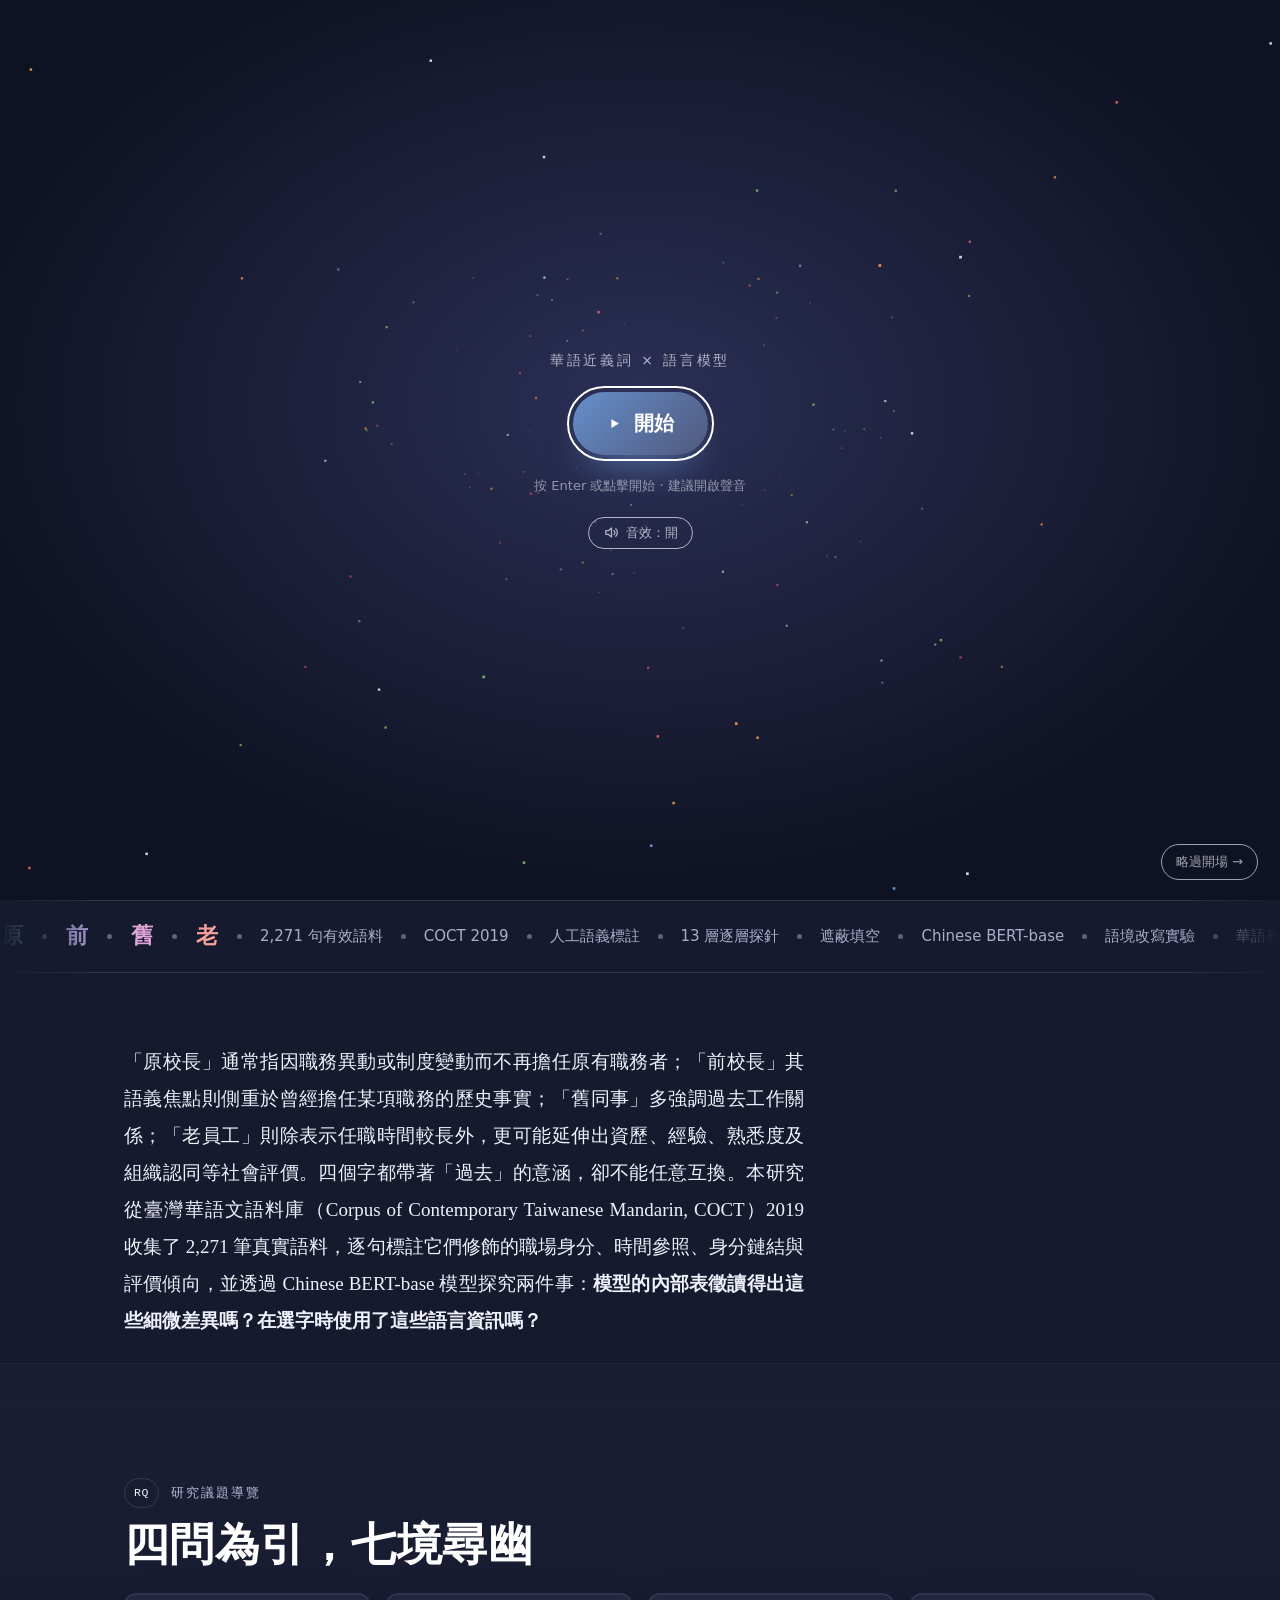
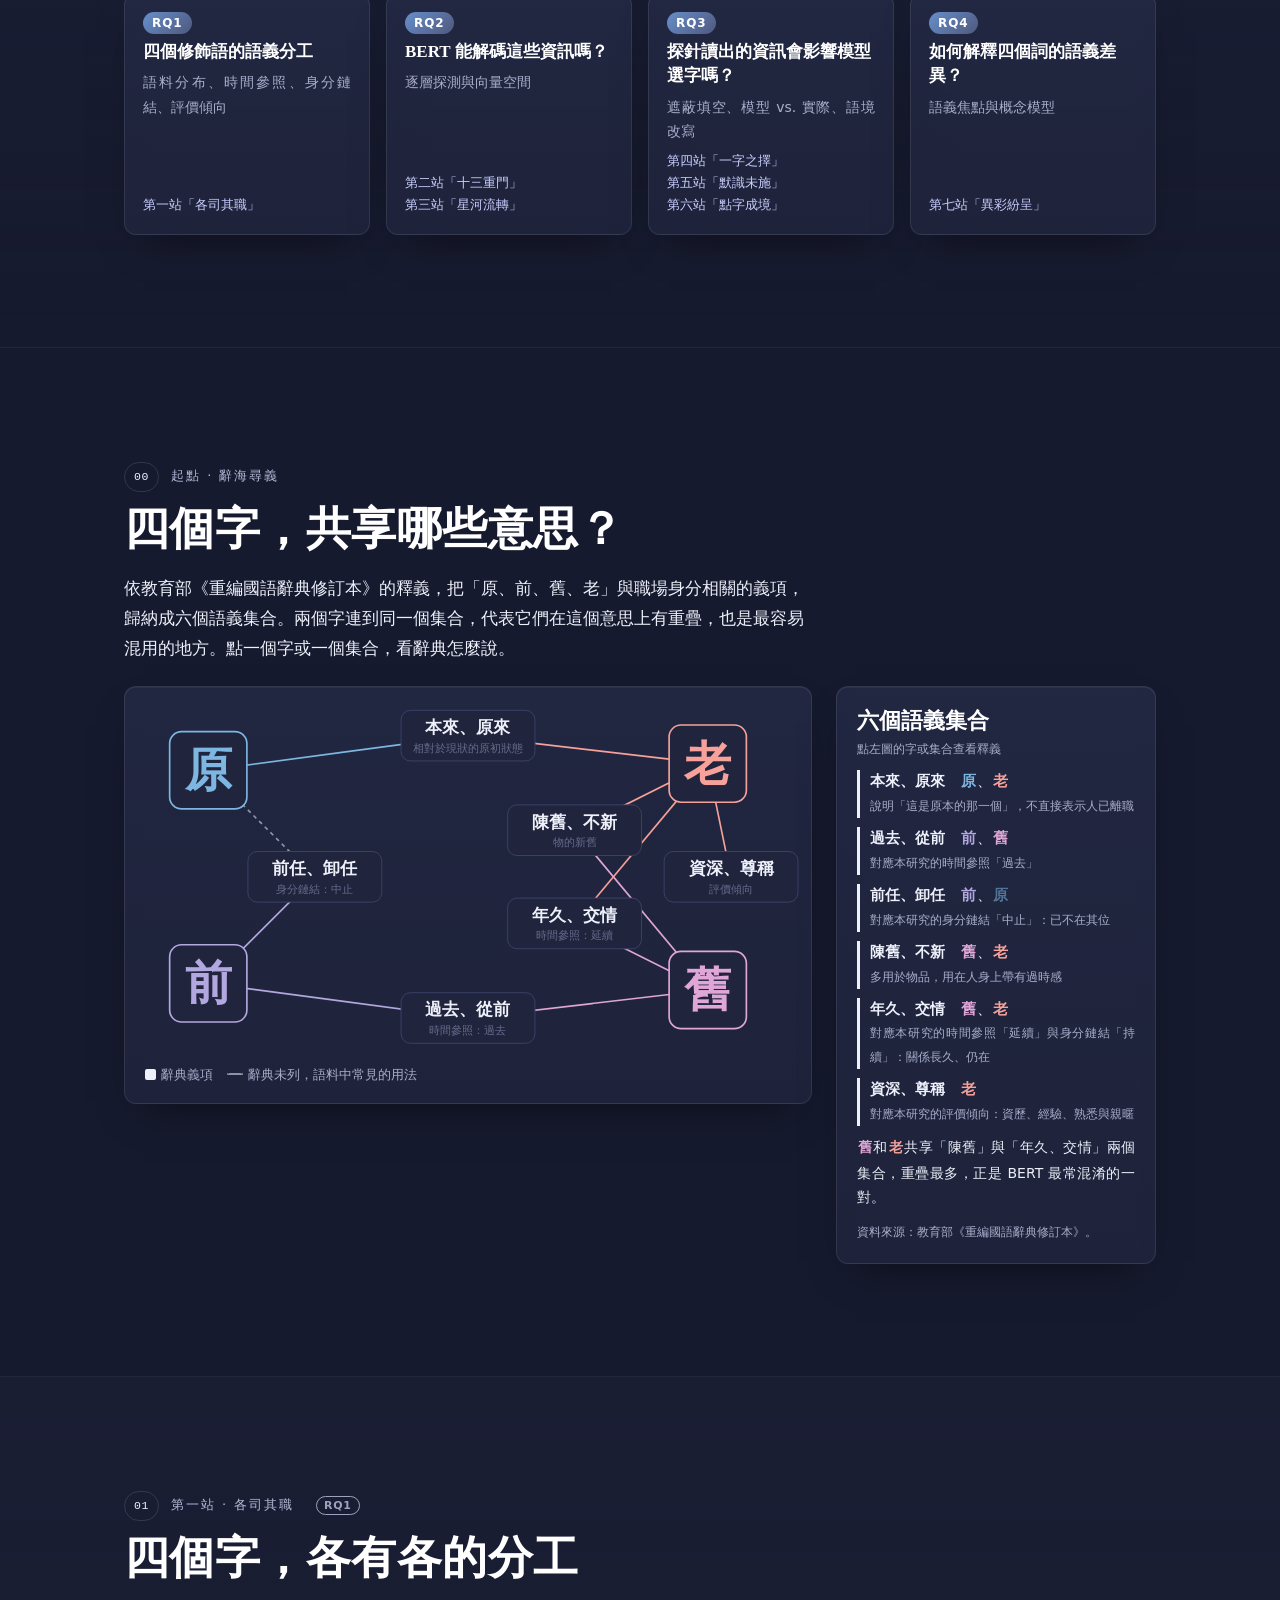
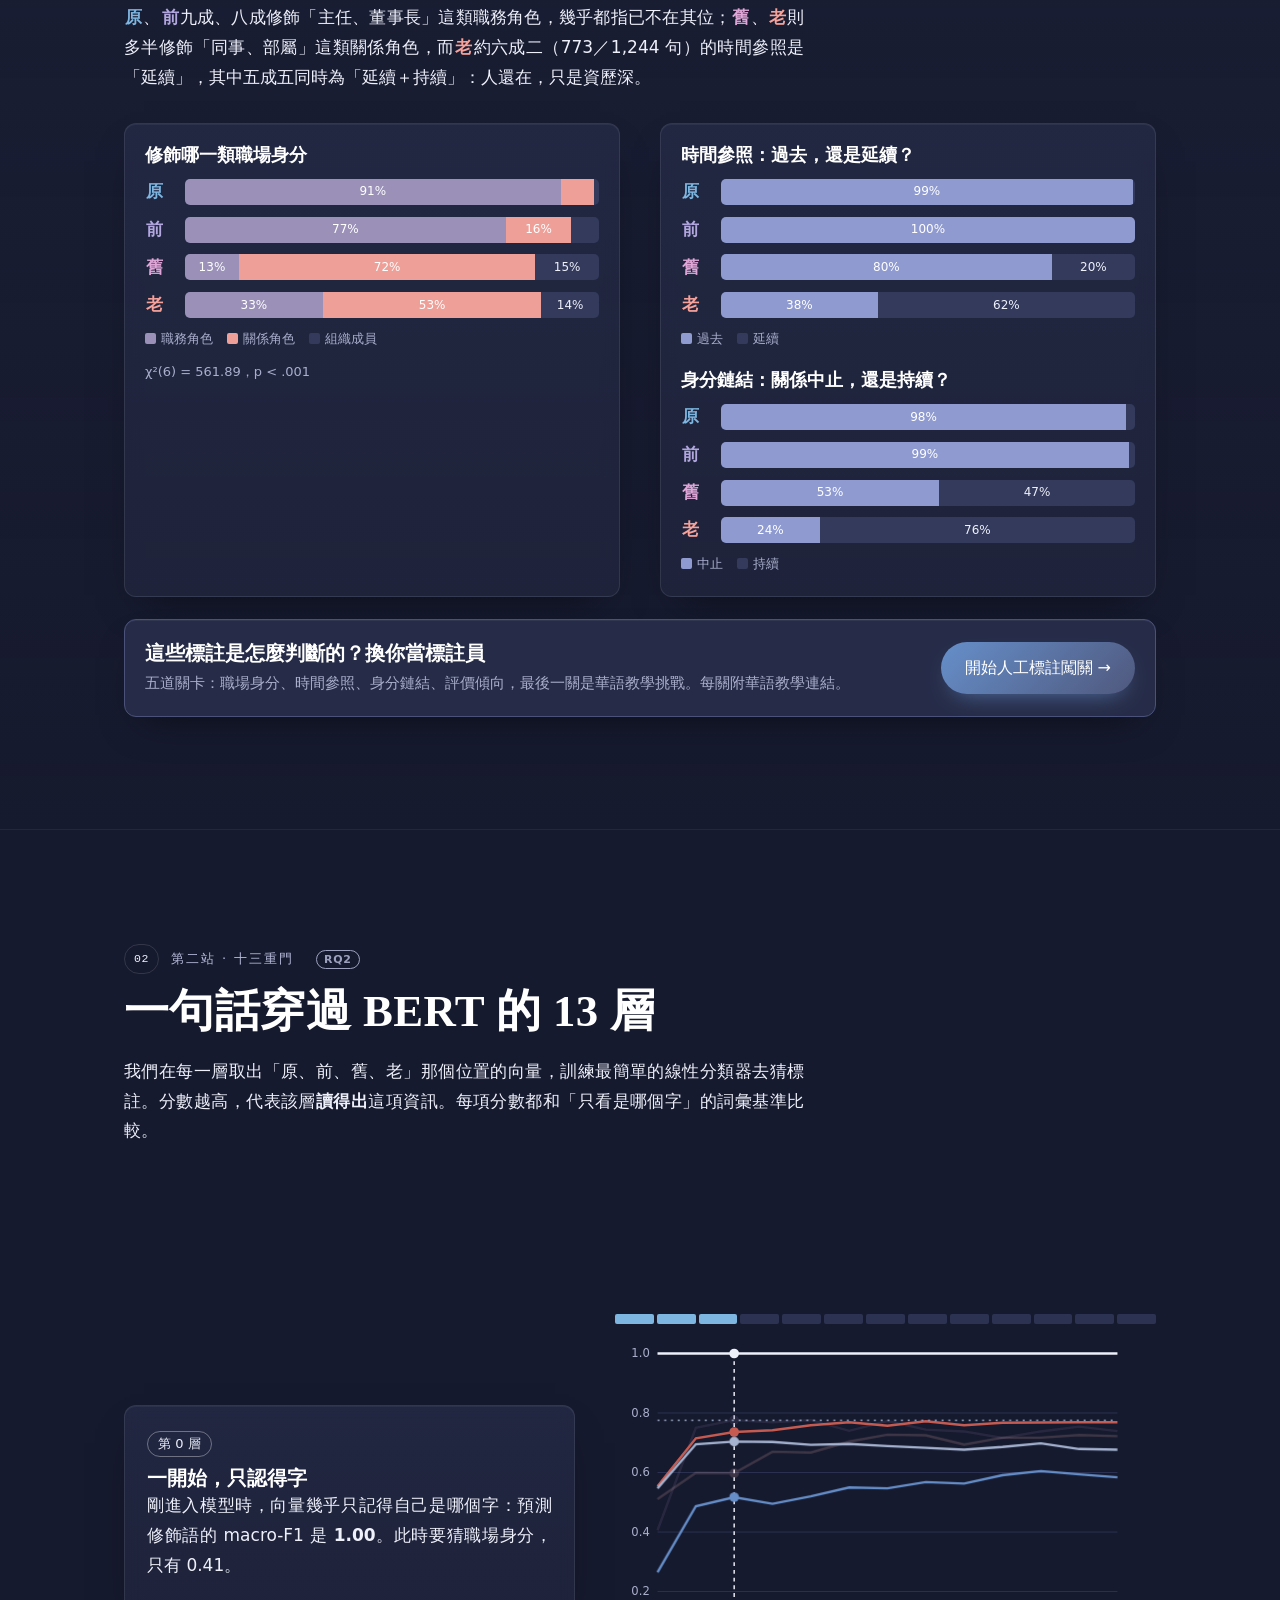
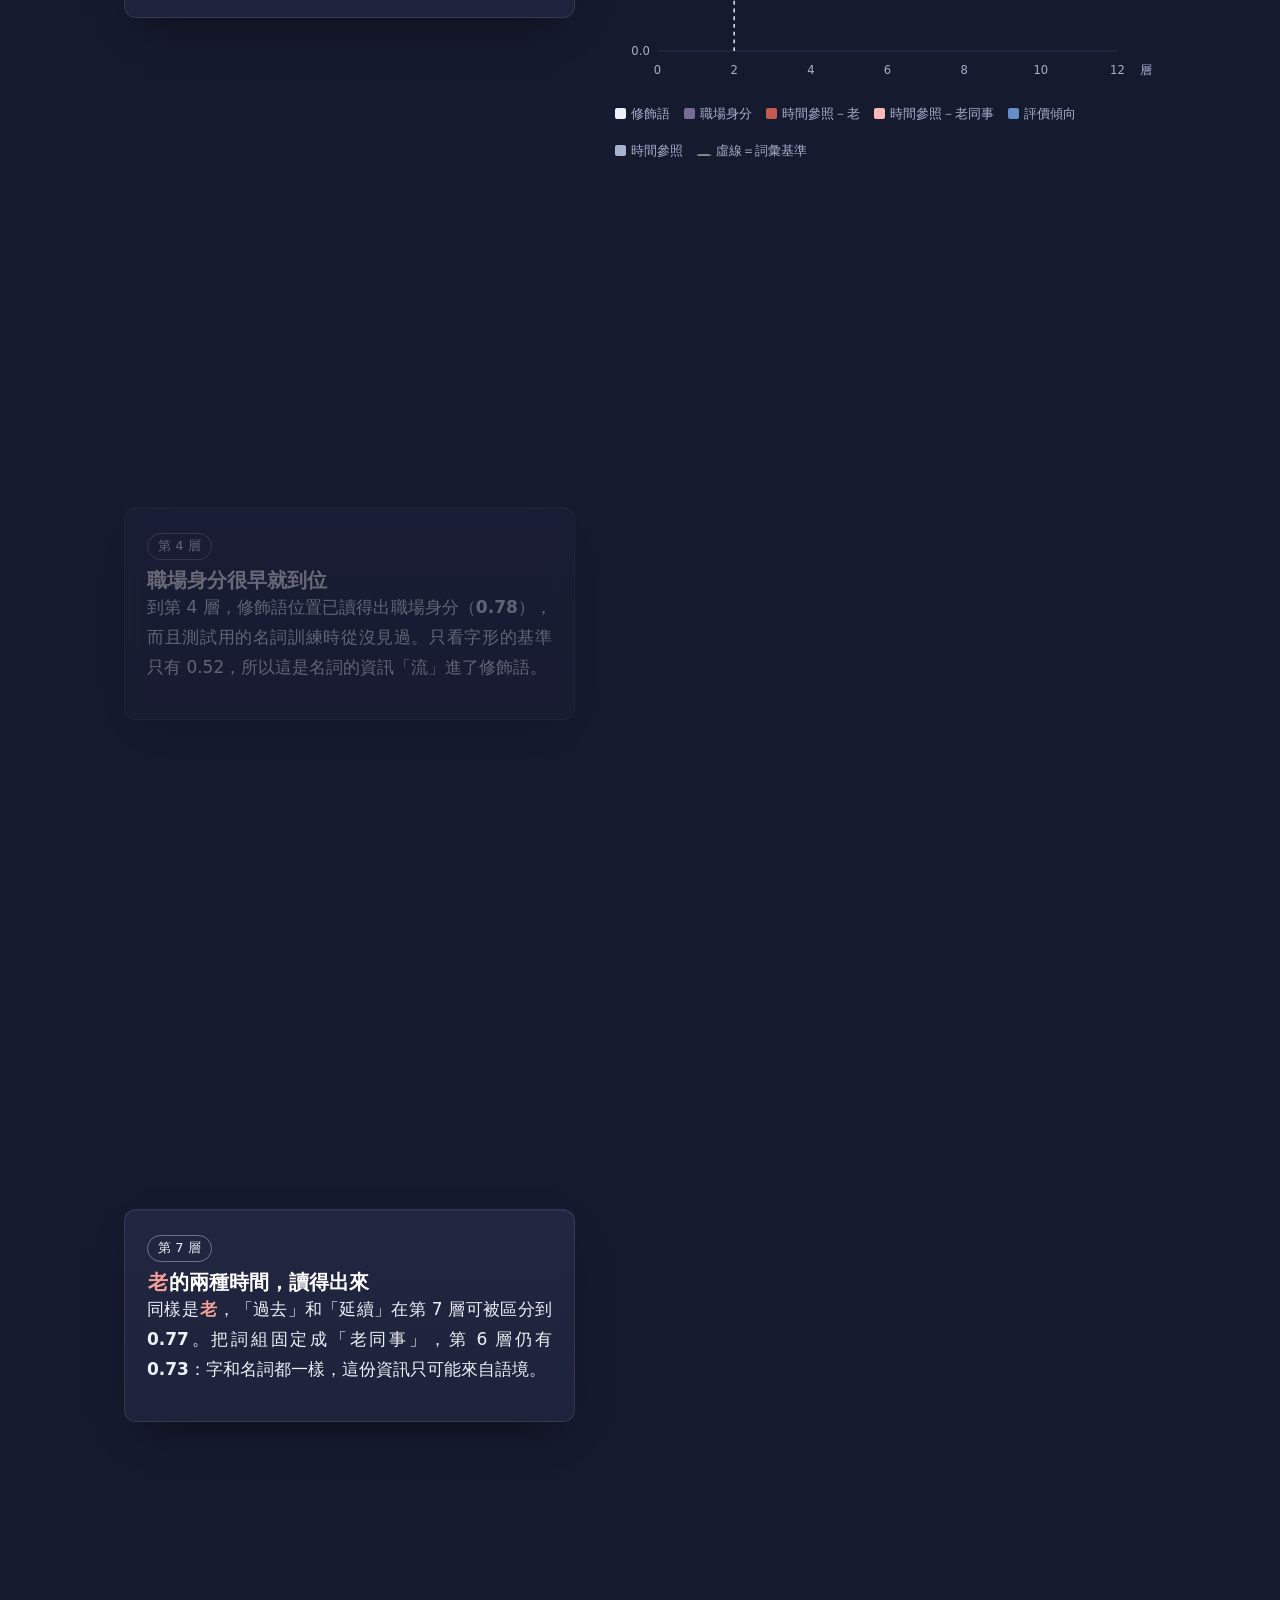
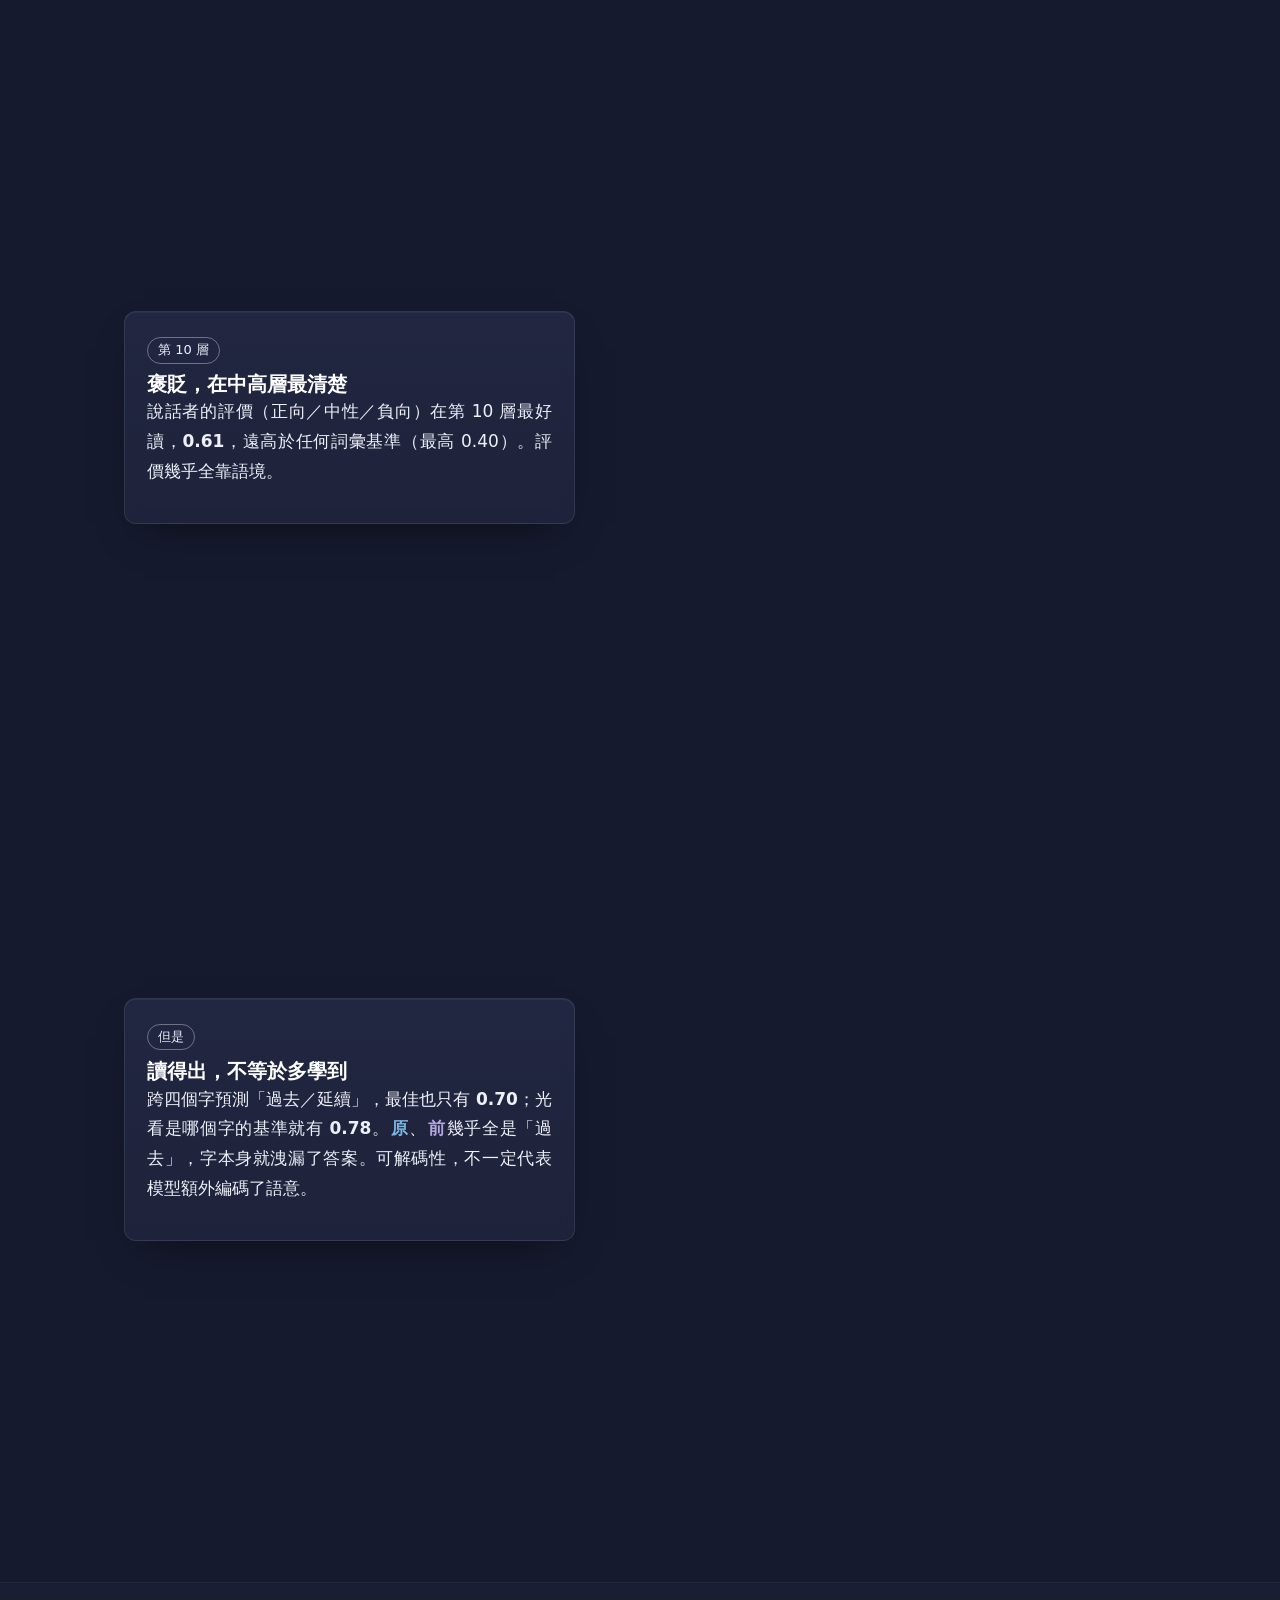
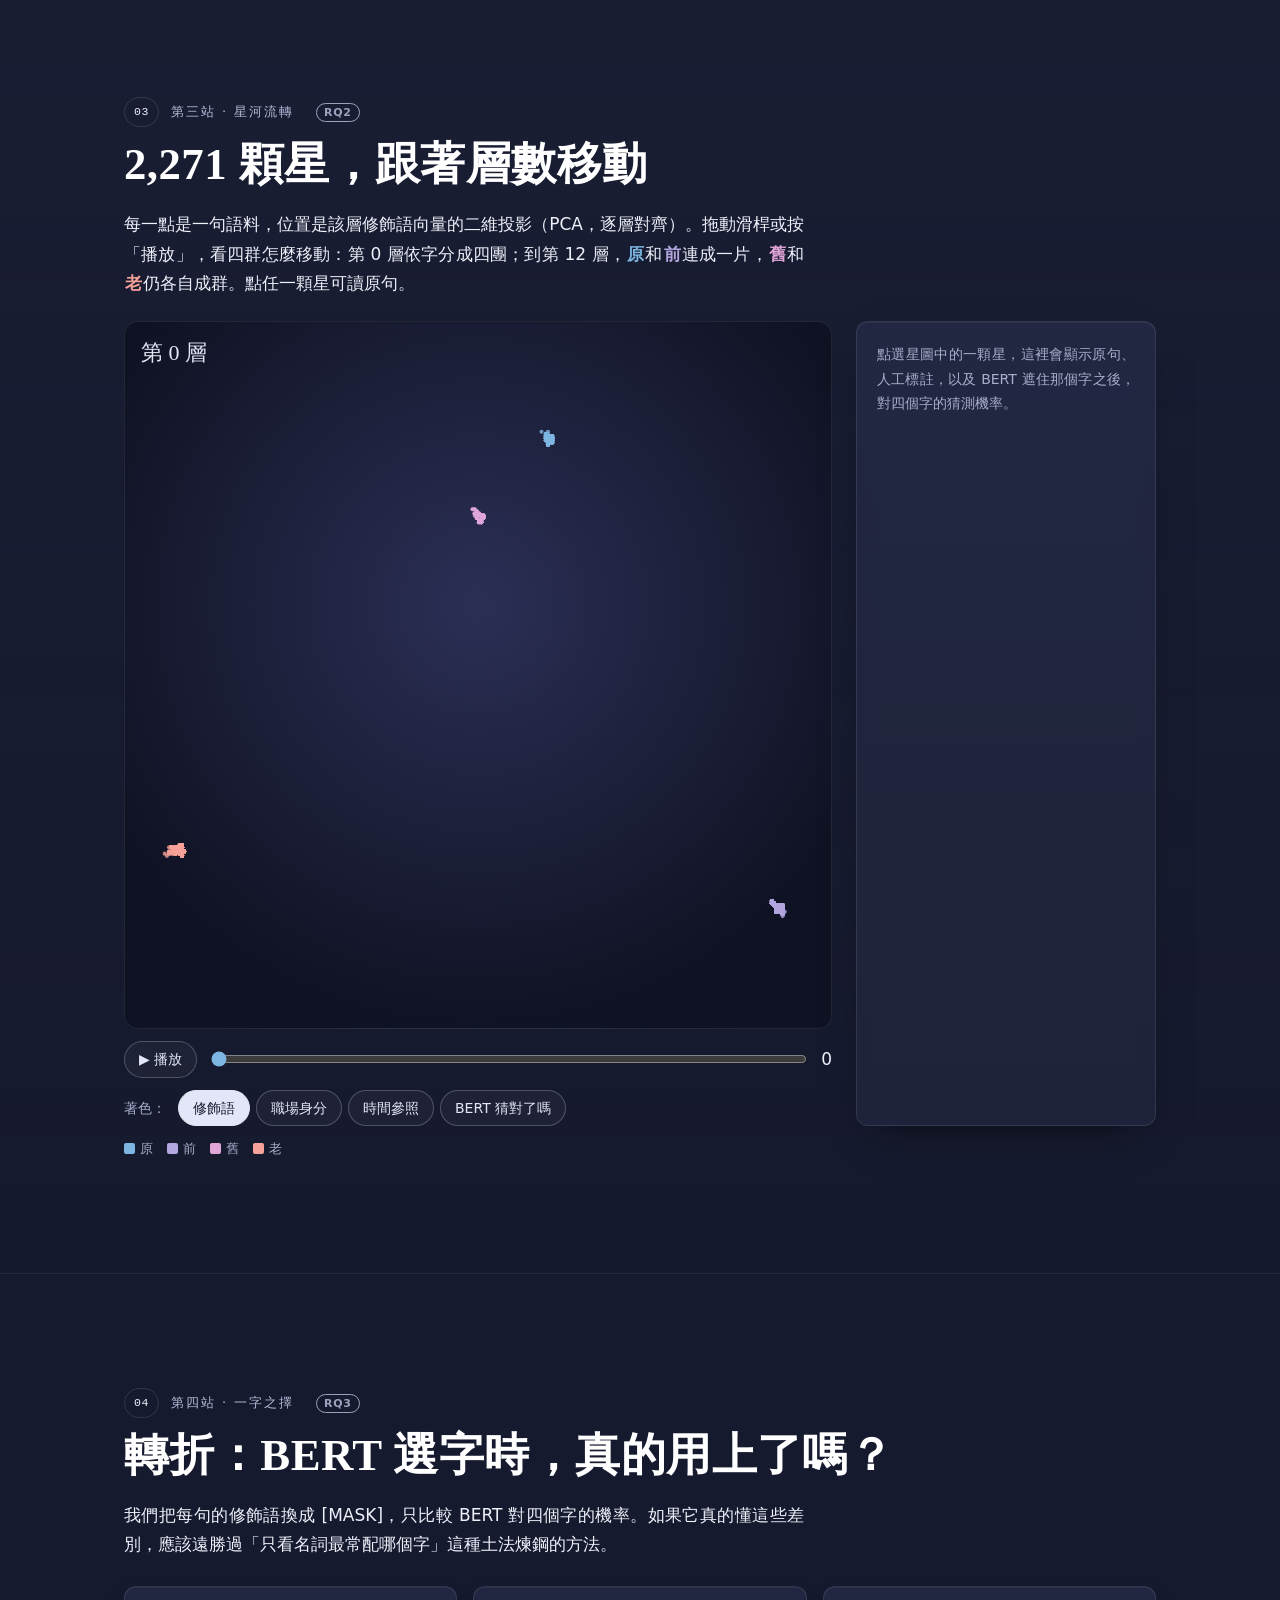
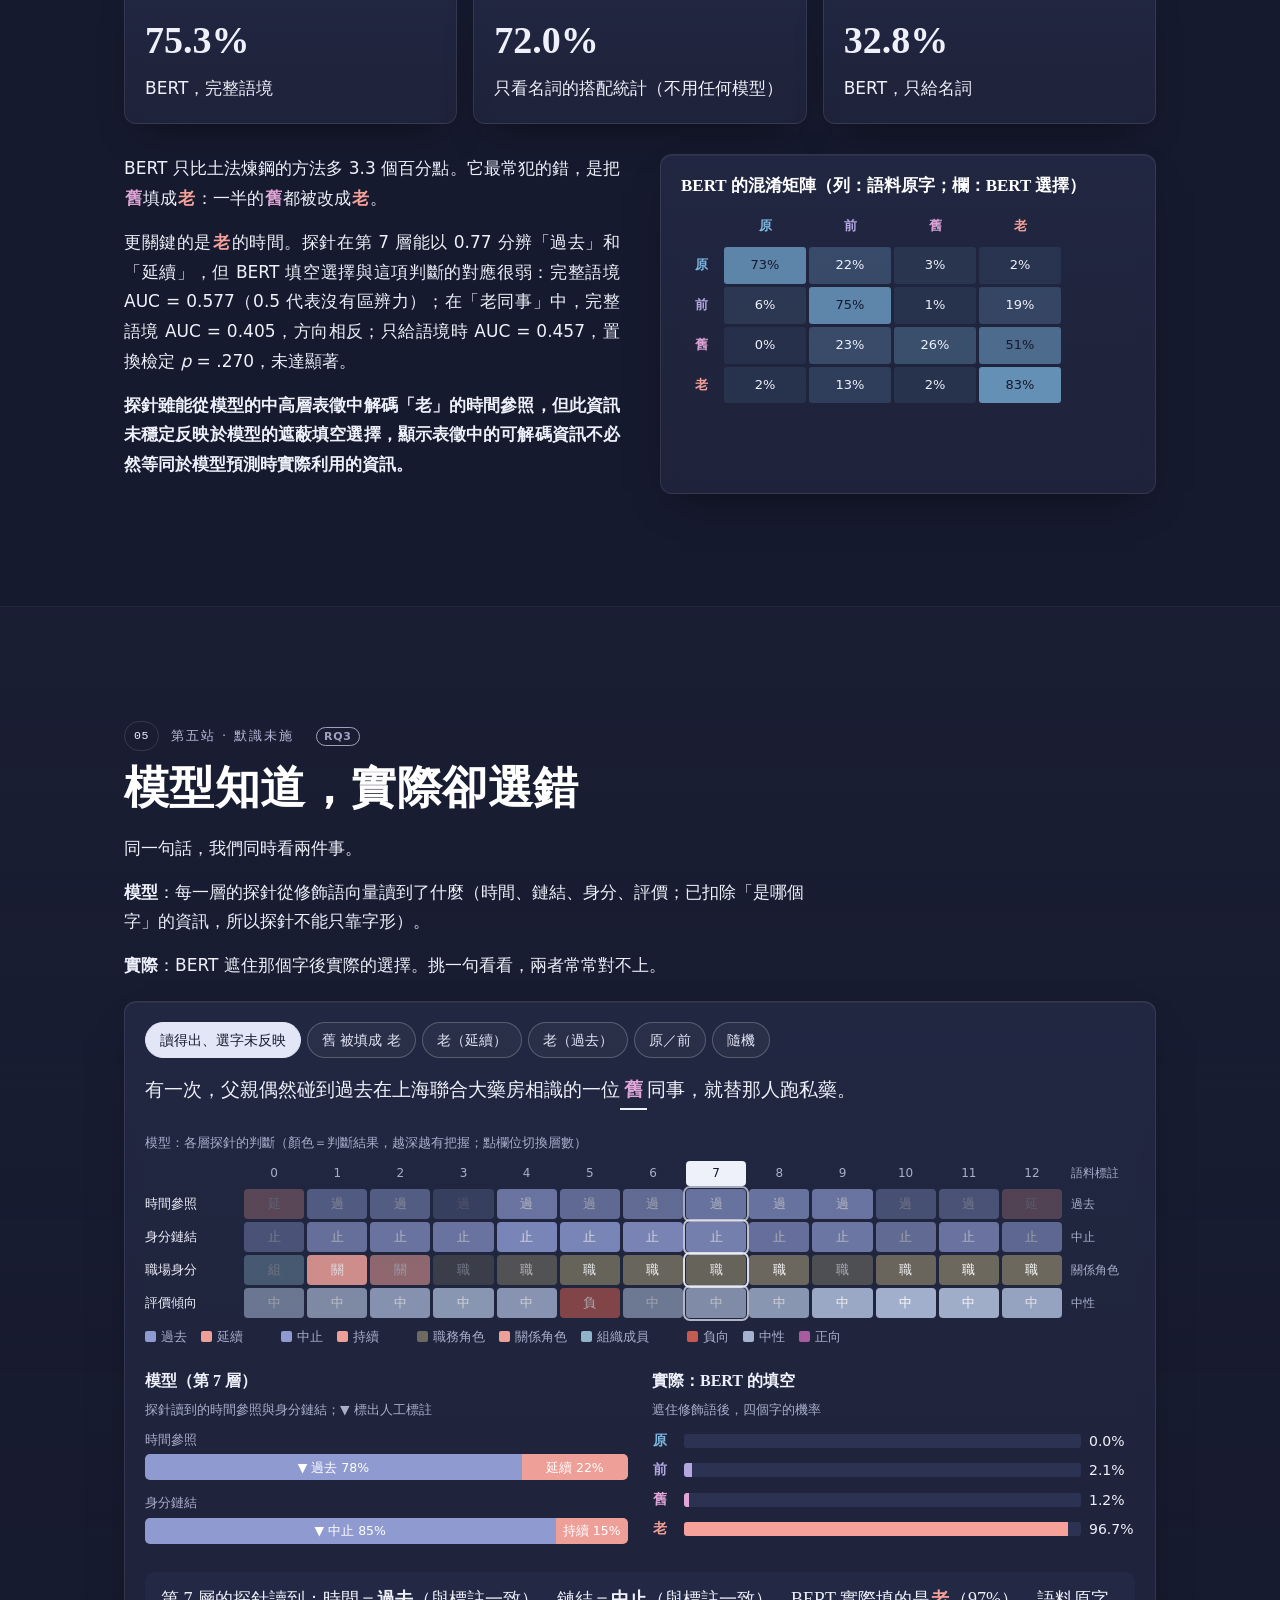
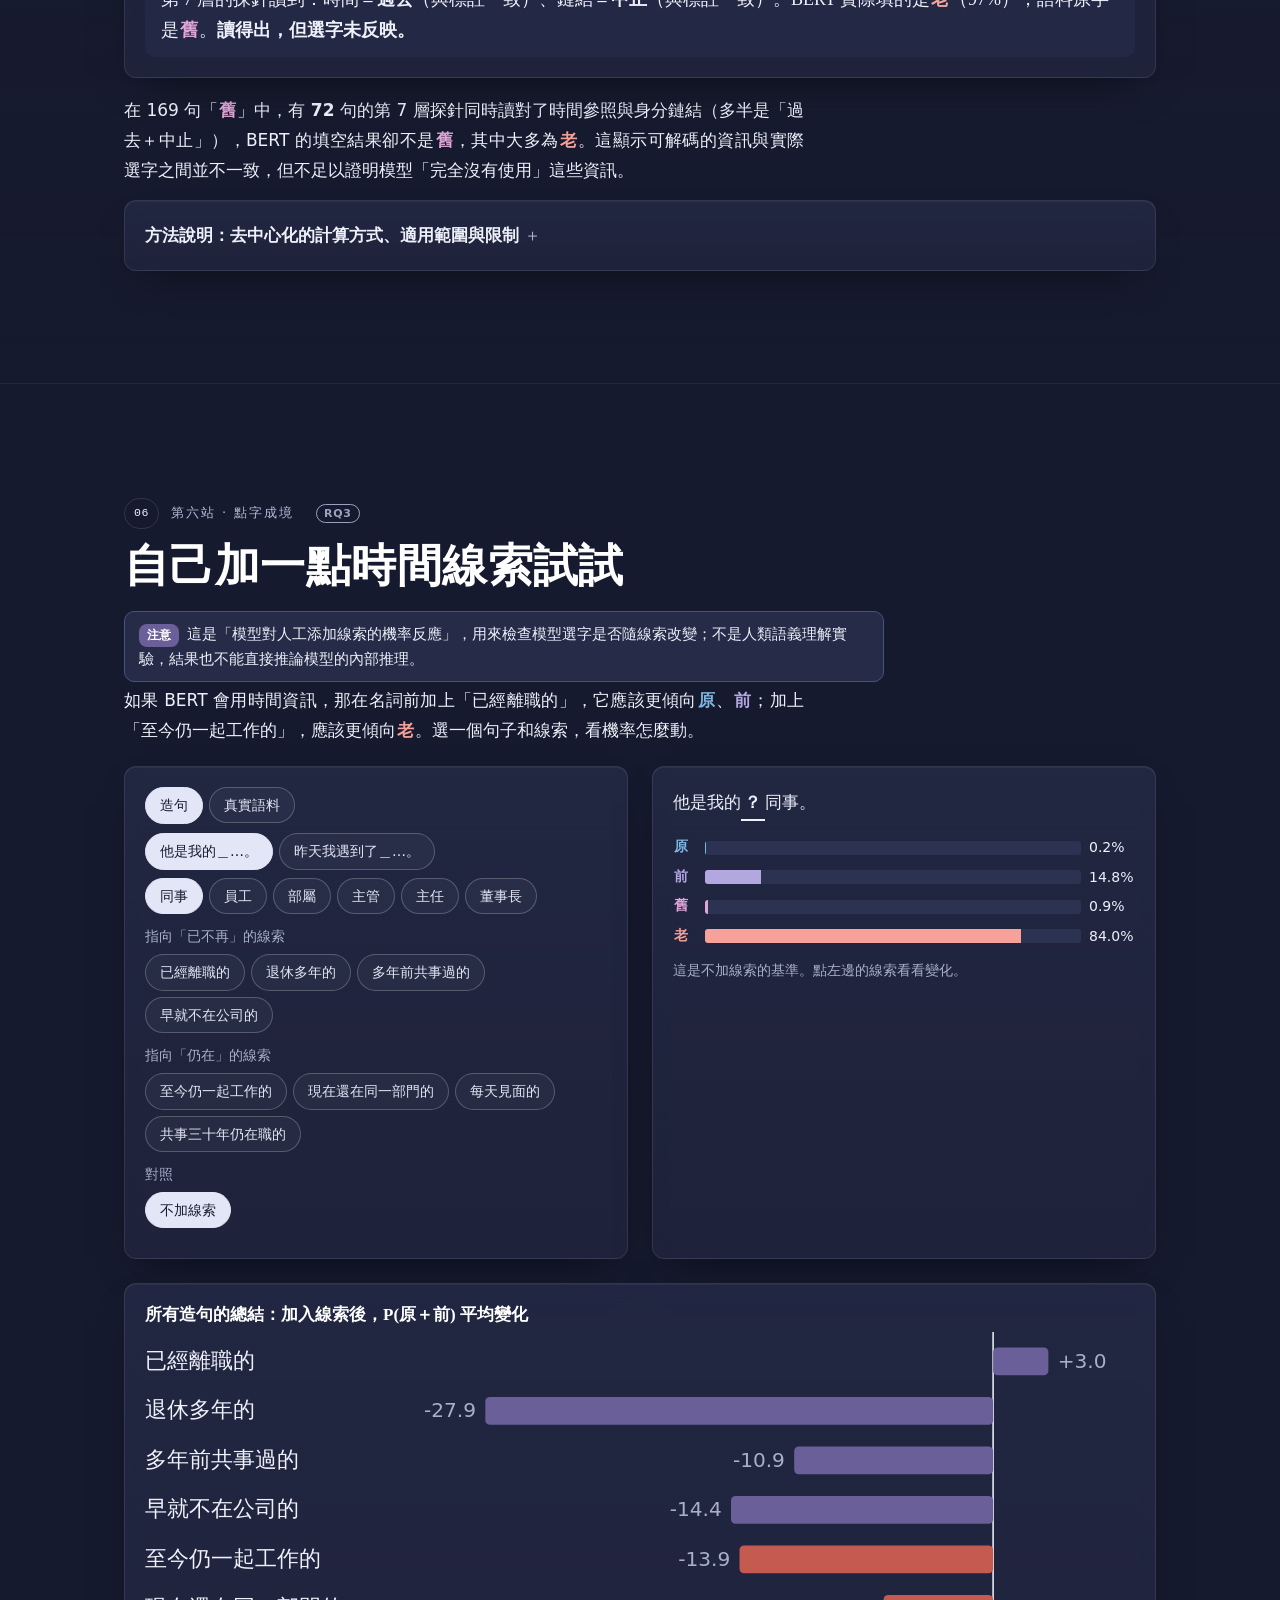
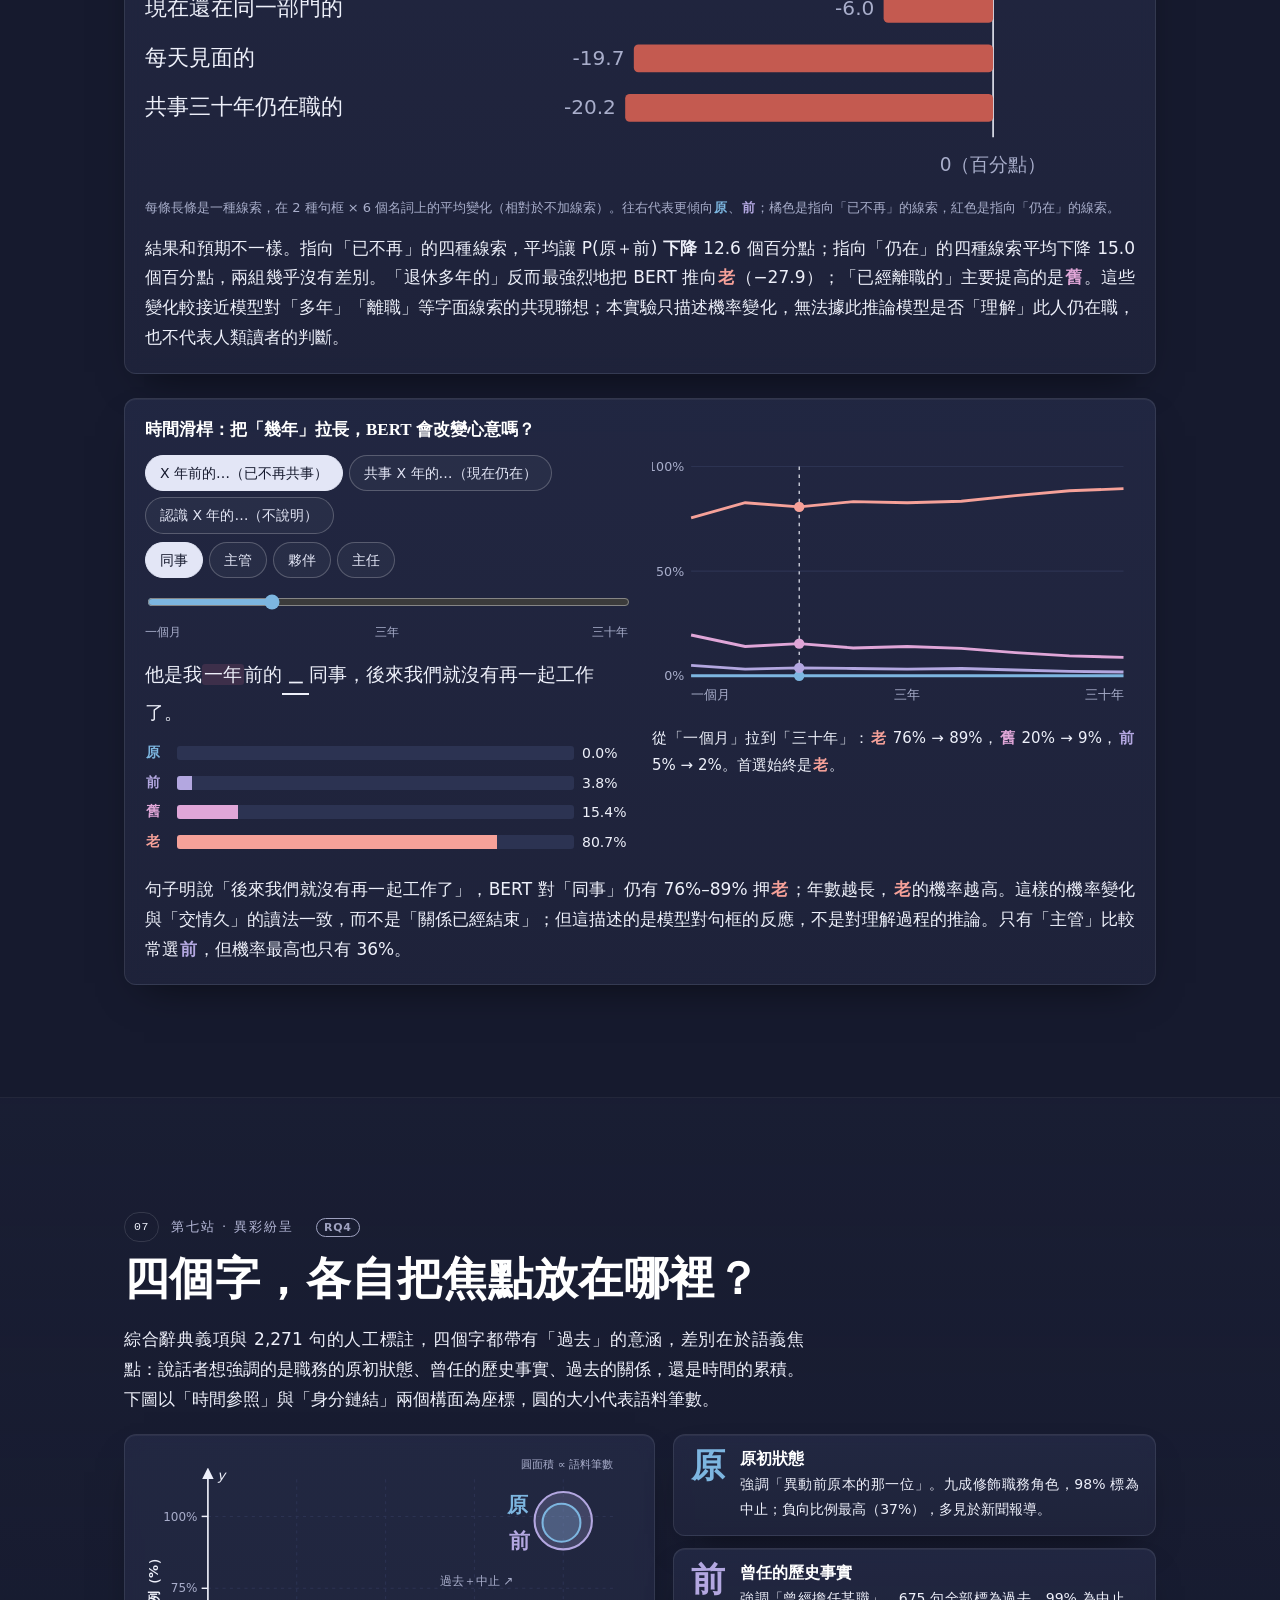
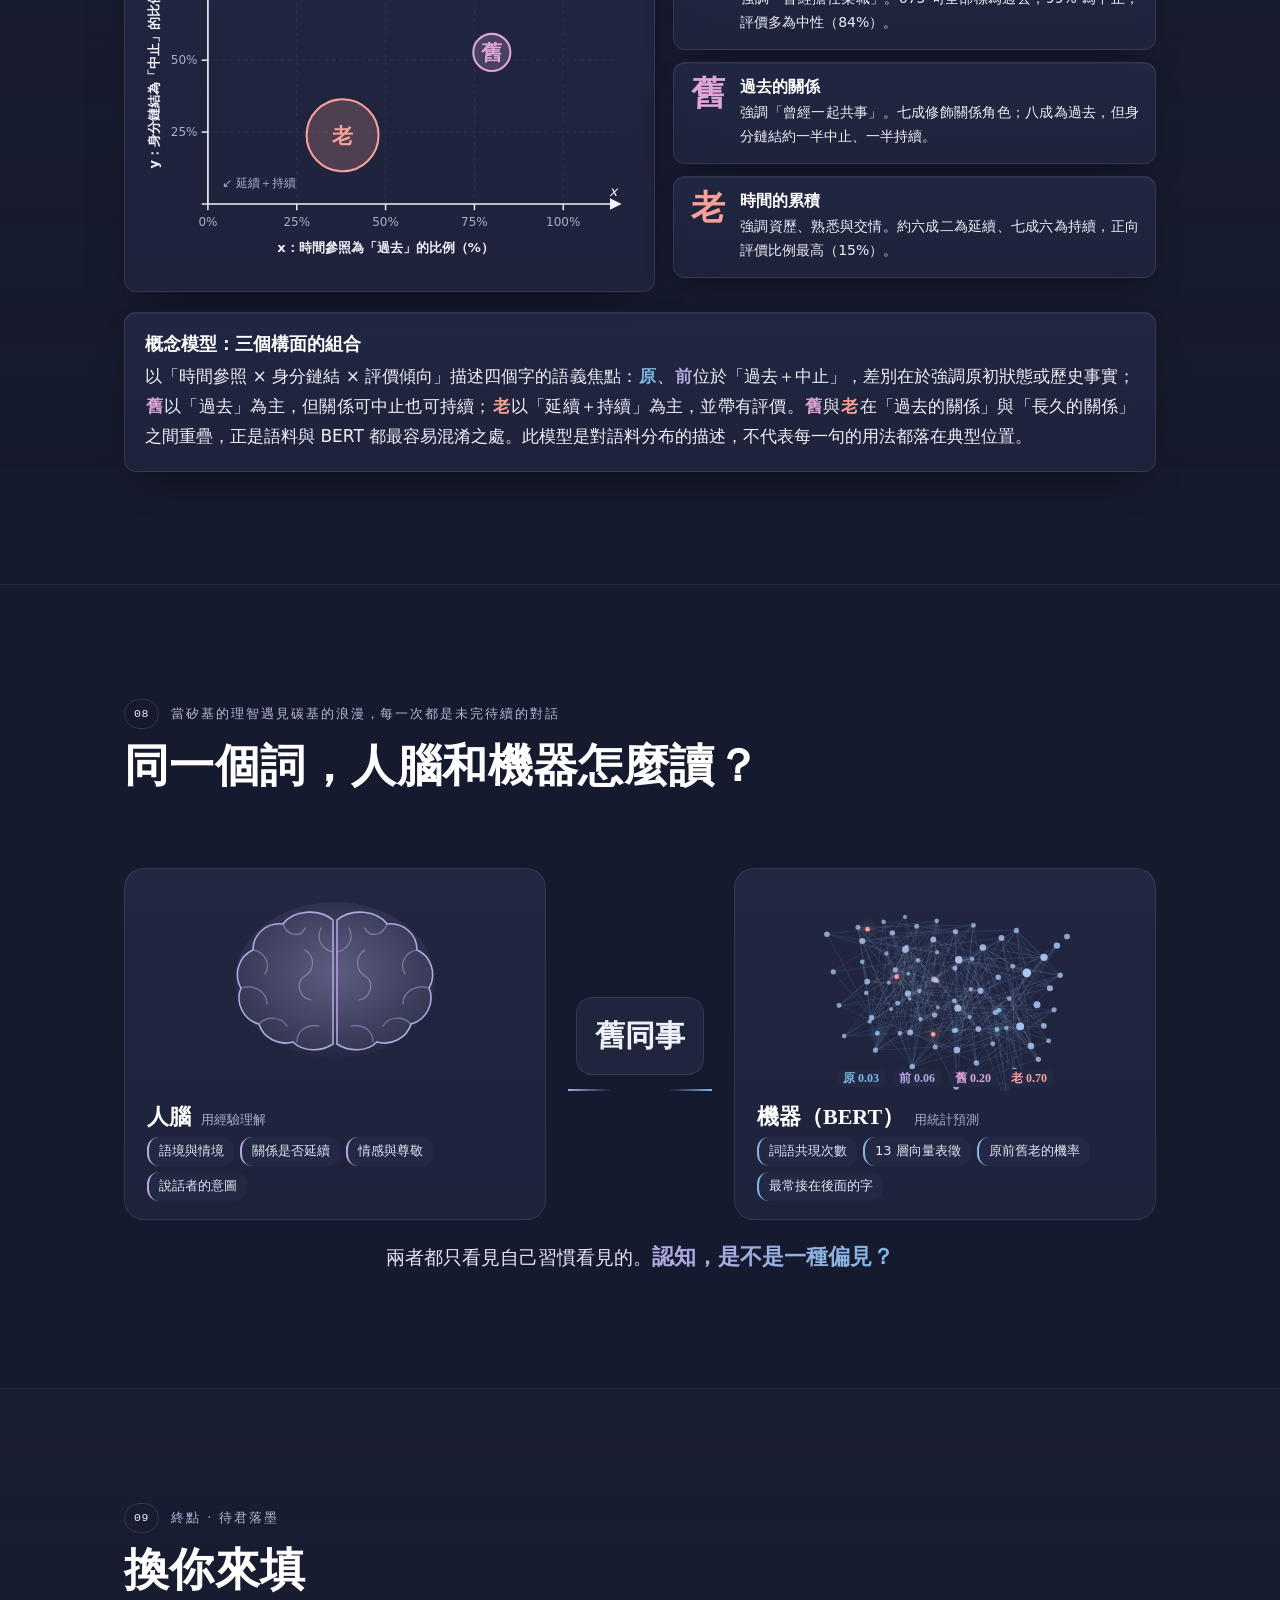
==== commit ae9260e7: "Add files via upload" ====
--- a/index.html
+++ b/index.html
@@ -6,13 +6,13 @@
 
 <meta charset="utf-8">
 <meta name="viewport" content="width=device-width, initial-scale=1">
-<title>以語料庫與語義向量探討華語語義差異——以「原、前、舊、老」為例</title>
+<title>以語料庫與BERT探討華語時間性修飾語語義差異——以「原、前、舊、老」修飾職場身分名詞為例</title>
 <style>
 /* ===== theme tokens (dark default / light) ===== */
-:root,html[data-theme=dark]{--bg:#0b1526;--card:#13223d;--ink:#e8eef8;--muted:#9fb3d1;--line:rgba(255,255,255,.1);--track:#24375a;--track2:#1a2c4d;--grid:#2f4670;--grid2:#3d5480;--bar1:#6f8fbf;--bar2:#2a3d5f;--bar3:#7d8fb0;--soft:#c9d6ea;--yuan:#7fa8ec;--qian:#f0a04b;--jiu:#86c46f;--lao:#ec7376;--tipbg:#1a2a45;--tipline:#3a4f75;--hl:#3b3520;--kick:#8ea6c8;--ink2:#dbe6f5;--link:#bcd0ee;--deep:#070e1b;
- --glass1:rgba(26,44,77,.82);--glass2:rgba(19,34,61,.82);--glassb:rgba(255,255,255,.09);--glow1:rgba(29,53,96,.6);--shadow-c:rgba(0,0,0,.6);--btnbg:rgba(255,255,255,.04);--btnline:rgba(255,255,255,.22);--heroA:#1d3560;--heroB:#1a2b4d;--heroBg:#0b1526;--heroInk:#fff;--heroSub:#b4c4dc;--heroK:#9fb3d1;--heroGlass:rgba(255,255,255,.07);--heroGlassB:rgba(255,255,255,.14);--heroPanel:rgba(11,21,38,.55);color-scheme:dark}
-html[data-theme=light]{--bg:#e2ebf6;--card:#ffffff;--ink:#16233a;--muted:#566377;--line:#d4deea;--track:#e3eaf3;--track2:#eef3f9;--grid:#c3cfdf;--grid2:#9fb0c8;--bar1:#3d5a8a;--bar2:#b8c6da;--bar3:#8a8577;--soft:#3d3a33;--yuan:#2f5fa7;--qian:#d07a1f;--jiu:#4f8a3a;--lao:#b23b3b;--tipbg:#fff6df;--tipline:#f0dca8;--hl:#fff1c9;--kick:#566377;--ink2:#16233a;--link:#2f5fa7;--deep:#16233a;
- --glass1:rgba(255,255,255,.92);--glass2:rgba(255,255,255,.86);--glassb:#d4deea;--glow1:rgba(160,195,240,.55);--shadow-c:rgba(22,35,58,.25);--btnbg:#fff;--btnline:#9fb0c8;--heroA:#c6dbf5;--heroB:#d7e6f8;--heroBg:#e8f0fa;--heroInk:#16233a;--heroSub:#3d4d66;--heroK:#566377;--heroGlass:rgba(255,255,255,.65);--heroGlassB:#c9d7ea;--heroPanel:rgba(255,255,255,.72);color-scheme:light}
+:root,html[data-theme=dark]{--bg:#161a2e;--card:#20253d;--ink:#eef0fa;--muted:#a9aecb;--line:rgba(255,255,255,.1);--track:#2c3352;--track2:#232944;--grid:#3a4266;--grid2:#4a527a;--bar1:#8f9bd0;--bar2:#333a5c;--bar3:#9a90b8;--soft:#d6dcef;--yuan:#7db6e0;--qian:#b3a7e0;--jiu:#e0a6d8;--lao:#f6a199;--tipbg:#262c48;--tipline:#4a527a;--hl:#3d2f4a;--kick:#b6b9d8;--ink2:#e3e6f6;--link:#c9cefe;--deep:#0f1222;
+ --glass1:rgba(36,42,70,.82);--glass2:rgba(32,37,61,.82);--glassb:rgba(255,255,255,.09);--glow1:rgba(43,47,85,.6);--shadow-c:rgba(0,0,0,.6);--btnbg:rgba(255,255,255,.04);--btnline:rgba(255,255,255,.22);--heroA:#2b2f55;--heroB:#262a47;--heroBg:#161a2e;--heroInk:#fff;--heroSub:#b8bcd8;--heroK:#a9aecb;--heroGlass:rgba(255,255,255,.07);--heroGlassB:rgba(255,255,255,.14);--heroPanel:rgba(22,26,46,.55);color-scheme:dark}
+html[data-theme=light]{--bg:#f5f6fb;--card:#ffffff;--ink:#2a2f4f;--muted:#666b8c;--line:#dfe3f1;--track:#e9ecf6;--track2:#f2f4fa;--grid:#d6dfef;--grid2:#a5b3d0;--bar1:#4f587d;--bar2:#c9cfe6;--bar3:#9a8fb5;--soft:#3d3f55;--yuan:#006bad;--qian:#6a5f99;--jiu:#a85c9f;--lao:#c45a50;--tipbg:#fdf1ef;--tipline:#f8c9c3;--hl:#fce8e6;--kick:#666b8c;--ink2:#2a2f4f;--link:#006bad;--deep:#2a2f4f;
+ --glass1:rgba(255,255,255,.92);--glass2:rgba(255,255,255,.86);--glassb:#dfe3f1;--glow1:rgba(201,206,254,.55);--shadow-c:rgba(42,47,79,.25);--btnbg:#fff;--btnline:#a5b3d0;--heroA:#d6dfef;--heroB:#fce8e6;--heroBg:#f5f6fb;--heroInk:#2a2f4f;--heroSub:#4f587d;--heroK:#666b8c;--heroGlass:rgba(255,255,255,.65);--heroGlassB:#d6dfef;--heroPanel:rgba(255,255,255,.72);color-scheme:light}
 
 p{text-align:justify}
 :root{
@@ -36,7 +36,7 @@
 .m.原{color:var(--yuan)}.m.前{color:var(--qian)}.m.舊{color:var(--jiu)}.m.老{color:var(--lao)}
 .num{font-variant-numeric:tabular-nums}
 /* hero */
-.hero{min-height:92vh;display:flex;align-items:center;border-top:none;padding:40px 0;background:linear-gradient(160deg,#cddcf0 0%,#e2ebf6 65%)}
+.hero{min-height:92vh;display:flex;align-items:center;border-top:none;padding:40px 0;background:linear-gradient(160deg,#fce8e6 0%,#f5f6fb 65%)}
 .hero .wrap{width:100%}
 .hero h1{font-size:clamp(28px,4.4vw,52px);letter-spacing:.02em;line-height:1.35}
 .hero .sub{font-size:clamp(18px,2.4vw,24px);color:var(--muted);margin:18px 0 34px;font-family:var(--serif)}
@@ -68,10 +68,10 @@
 .tower div.on{background:var(--ink)}
 /* star map */
 .mapgrid{display:grid;grid-template-columns:minmax(0,1fr) 300px;gap:24px;margin-top:22px}
-#starwrap{position:relative;background:radial-gradient(circle at 50% 40%,#132849,#060c18 75%);border:1px solid rgba(255,255,255,.08);border-radius:14px;overflow:hidden;aspect-ratio:1/1}
+#starwrap{position:relative;background:radial-gradient(circle at 50% 40%,#2b2f55,#0f1222 78%);border:1px solid rgba(255,255,255,.08);border-radius:14px;overflow:hidden;aspect-ratio:1/1}
 #star{width:100%;height:100%;display:block;cursor:crosshair}
 #layerlabel{position:absolute;left:16px;top:12px;color:var(--ink2);font-family:var(--serif);font-size:22px}
-#hoverbox{position:absolute;pointer-events:none;background:rgba(19,34,61,.96);border:1px solid rgba(255,255,255,.14);color:var(--ink);border-radius:8px;padding:8px 10px;font-size:13px;max-width:280px;display:none;box-shadow:0 6px 20px rgba(0,0,0,.3)}
+#hoverbox{position:absolute;pointer-events:none;background:rgba(32,37,61,.96);border:1px solid rgba(255,255,255,.14);color:var(--ink);border-radius:8px;padding:8px 10px;font-size:13px;max-width:280px;display:none;box-shadow:0 6px 20px rgba(0,0,0,.3)}
 .controls{display:flex;gap:12px;align-items:center;flex-wrap:wrap;margin-top:12px}
 .controls input[type=range]{flex:1;min-width:160px;accent-color:var(--ink)}
 button,.btn{font:inherit;font-size:14px;border:1px solid var(--ink);background:var(--card);color:var(--ink);border-radius:20px;padding:5px 14px;cursor:pointer}
@@ -141,21 +141,21 @@
   .steps .step{min-height:60vh}
 }
 /* ===== premium layer (2026 upgrade) ===== */
-:root{--navy:var(--bg);--navy2:var(--card);--glass:rgba(255,255,255,.07);--glassb:rgba(255,255,255,.14);--ease:cubic-bezier(.22,.8,.24,1);--shadow:0 1px 2px rgba(22,35,58,.06),0 8px 28px -12px rgba(22,35,58,.22)}
+:root{--navy:var(--bg);--navy2:var(--card);--glass:rgba(255,255,255,.07);--glassb:rgba(255,255,255,.14);--ease:cubic-bezier(.22,.8,.24,1);--shadow:0 1px 2px rgba(42,47,79,.06),0 8px 28px -12px rgba(42,47,79,.22)}
 body{-webkit-font-smoothing:antialiased;text-rendering:optimizeLegibility}
-::selection{background:#16233a;color:#fff}
+::selection{background:#2a2f4f;color:#fff}
 /* progress + nav */
-#fxProg{position:fixed;top:0;left:0;height:3px;width:0;z-index:60;background:linear-gradient(90deg,#6f9be0,var(--qian),#7fc06a,#e8676b);transition:width .12s linear}
+#fxProg{position:fixed;top:0;left:0;height:3px;width:0;z-index:60;background:linear-gradient(90deg,#7db6e0,var(--qian),#e0a6d8,#f6a199);transition:width .12s linear}
 #fxNav{position:fixed;right:22px;top:50%;transform:translateY(-50%);z-index:55;display:flex;flex-direction:column;gap:12px;opacity:0;pointer-events:none;transition:opacity .4s}
 #fxNav.show{opacity:1;pointer-events:auto}
-#fxNav a{position:relative;display:block;width:10px;height:10px;border-radius:50%;background:rgba(22,35,58,.22);transition:transform .25s var(--ease),background .25s}
+#fxNav a{position:relative;display:block;width:10px;height:10px;border-radius:50%;background:rgba(42,47,79,.22);transition:transform .25s var(--ease),background .25s}
 #fxNav a:hover{transform:scale(1.5)}
-#fxNav a.on{background:#16233a;transform:scale(1.35)}
-#fxNav a span{position:absolute;right:20px;top:50%;transform:translate(6px,-50%);white-space:nowrap;font-size:12.5px;background:#16233a;color:#fff;padding:3px 10px;border-radius:12px;opacity:0;pointer-events:none;transition:opacity .2s,transform .25s var(--ease)}
+#fxNav a.on{background:#2a2f4f;transform:scale(1.35)}
+#fxNav a span{position:absolute;right:20px;top:50%;transform:translate(6px,-50%);white-space:nowrap;font-size:12.5px;background:#2a2f4f;color:#fff;padding:3px 10px;border-radius:12px;opacity:0;pointer-events:none;transition:opacity .2s,transform .25s var(--ease)}
 #fxNav a:hover span{opacity:1;transform:translate(0,-50%)}
 #fxNav.dark a{background:rgba(255,255,255,.3)}#fxNav.dark a.on{background:#fff}
 /* hero */
-.hero3d{position:relative;min-height:100vh;overflow:hidden;color:#eef3fb;background:radial-gradient(1200px 700px at 78% 40%,#1d3560 0%,rgba(19,34,61,0) 60%),radial-gradient(900px 600px at 10% 90%,#1a2b4d 0%,rgba(11,21,38,0) 60%),var(--navy);padding:0;border:none;display:flex;align-items:center}
+.hero3d{position:relative;min-height:100vh;overflow:hidden;color:#eef0fa;background:radial-gradient(1200px 700px at 78% 40%,#2b2f55 0%,rgba(32,37,61,0) 60%),radial-gradient(900px 600px at 10% 90%,#262a47 0%,rgba(22,26,46,0) 60%),var(--navy);padding:0;border:none;display:flex;align-items:center}
 .hero3d::after{content:"";position:absolute;inset:0;pointer-events:none;opacity:.07;background-image:url("data:image/svg+xml,%3Csvg xmlns='http://www.w3.org/2000/svg' width='160' height='160'%3E%3Cfilter id='n'%3E%3CfeTurbulence baseFrequency='.85' numOctaves='2' stitchTiles='stitch'/%3E%3C/filter%3E%3Crect width='100%25' height='100%25' filter='url(%23n)'/%3E%3C/svg%3E")}
 #tower3d{position:absolute;inset:0;width:100%;height:100%;cursor:grab;touch-action:pan-y}
 #tower3d:active{cursor:grabbing}
@@ -165,8 +165,9 @@
 .hero-copy,.towerinfo{pointer-events:auto}
 .hero3d .kicker{color:var(--muted)}
 .hero3d h1{font-size:clamp(26px,3.3vw,46px);letter-spacing:.02em;line-height:1.32;color:#fff;text-shadow:0 2px 30px rgba(0,0,0,.35)}
-.h1sub{font-weight:600;color:#c9d7ec;font-size:.82em;white-space:nowrap}
-.hero3d .sub{color:#b4c4dc;font-size:clamp(17px,2vw,22px);margin:16px 0 26px;font-family:var(--serif)}
+.h1l{white-space:nowrap}
+.h1sub{font-weight:600;color:#dbc8ed;font-size:.82em;white-space:nowrap}
+.hero3d .sub{color:#b8bcd8;font-size:clamp(17px,2vw,22px);margin:16px 0 26px;font-family:var(--serif)}
 .hero3d .chars{margin:0 0 30px;perspective:600px}
 .hero3d .chars span{background:rgba(255,255,255,.96);box-shadow:0 10px 30px -10px rgba(0,0,0,.6),inset 0 -2px 0 rgba(0,0,0,.06);cursor:pointer;transition:transform .35s var(--ease),box-shadow .35s,opacity .3s;transform-style:preserve-3d}
 .hero3d .chars span:hover{transform:translateY(-6px) rotateX(10deg);box-shadow:0 22px 40px -14px rgba(0,0,0,.7)}
@@ -174,12 +175,12 @@
 .hero3d .stats{gap:14px}
 .hero3d .stat{background:var(--glass);border:1px solid var(--glassb);backdrop-filter:blur(10px);-webkit-backdrop-filter:blur(10px);border-radius:14px;padding:12px 18px;min-width:150px}
 .hero3d .stat b{color:#fff;font-size:30px}
-.hero3d .stat span{color:#a9bbd6;font-size:13px}
-.hero3d .byline{color:#8ea3c3;margin-top:26px}
-.towerinfo{justify-self:end;background:rgba(11,21,38,.55);border:1px solid var(--glassb);backdrop-filter:blur(12px);-webkit-backdrop-filter:blur(12px);border-radius:16px;padding:16px 18px;max-width:330px}
+.hero3d .stat span{color:#b8bcd8;font-size:13px}
+.hero3d .byline{color:#a9aecb;margin-top:26px}
+.towerinfo{justify-self:end;background:rgba(22,26,46,.55);border:1px solid var(--glassb);backdrop-filter:blur(12px);-webkit-backdrop-filter:blur(12px);border-radius:16px;padding:16px 18px;max-width:330px}
 .ti-layer{font-family:var(--serif);font-size:15px;color:var(--muted)}.ti-layer b{font-size:34px;color:#fff;font-variant-numeric:tabular-nums;margin:0 4px}
 .ti-cap{font-family:var(--serif);font-size:17px;color:#fff;min-height:2.8em;margin:4px 0 10px;transition:opacity .3s}
-.ti-legend{display:flex;flex-wrap:wrap;gap:6px 12px;font-size:12.5px;color:#c3d0e4}
+.ti-legend{display:flex;flex-wrap:wrap;gap:6px 12px;font-size:12.5px;color:#c9cefe}
 .ti-legend i{display:inline-block;width:9px;height:9px;border-radius:50%;margin-right:5px}
 .ti-trace i{width:18px!important;height:2px!important;border-radius:1px!important;background:#fff;box-shadow:0 0 6px #fff;vertical-align:3px}
 .ti-hint{font-size:12px;color:#7f93b3;margin-top:8px}
@@ -200,15 +201,15 @@
 section .kicker::before{content:"";width:22px;height:1px;background:currentColor;opacity:.6}
 /* surfaces + micro-interactions */
 .card{box-shadow:var(--shadow);transition:transform .3s var(--ease),box-shadow .3s var(--ease),border-color .3s;position:relative}
-.card.fx-hover:hover{transform:translateY(-3px);box-shadow:0 2px 4px rgba(22,35,58,.06),0 18px 40px -16px rgba(22,35,58,.35)}
+.card.fx-hover:hover{transform:translateY(-3px);box-shadow:0 2px 4px rgba(42,47,79,.06),0 18px 40px -16px rgba(42,47,79,.35)}
 .card.fx-spot::before{content:"";position:absolute;inset:0;border-radius:inherit;pointer-events:none;opacity:0;transition:opacity .3s;background:radial-gradient(380px circle at var(--mx,50%) var(--my,50%),rgba(111,155,224,.12),transparent 60%)}
 .card.fx-spot:hover::before{opacity:1}
 button,.btn{transition:transform .2s var(--ease),background .2s,color .2s,box-shadow .2s}
-button:hover,.btn:hover{transform:translateY(-1px);box-shadow:0 6px 14px -8px rgba(22,35,58,.5)}
+button:hover,.btn:hover{transform:translateY(-1px);box-shadow:0 6px 14px -8px rgba(42,47,79,.5)}
 button:active,.btn:active{transform:translateY(0) scale(.97)}
 .cta a{transition:transform .25s var(--ease),box-shadow .25s,background .25s}
-.cta a:hover{transform:translateY(-2px);box-shadow:0 12px 24px -12px rgba(22,35,58,.55)}
-footer{background:var(--navy);color:#b4c4dc;border-top:none}
+.cta a:hover{transform:translateY(-2px);box-shadow:0 12px 24px -12px rgba(42,47,79,.55)}
+footer{background:var(--navy);color:#b8bcd8;border-top:none}
 footer a{color:var(--ink2)}
 footer b{color:#fff}
 @media (max-width:860px){
@@ -229,26 +230,26 @@
 
 
 /* ===== unified deep-navy theme ===== */
-body{background:radial-gradient(1400px 900px at 85% -10%,rgba(29,53,96,.55),transparent 60%),var(--bg);background-attachment:fixed}
+body{background:radial-gradient(1400px 900px at 85% -10%,rgba(43,47,85,.55),transparent 60%),var(--bg);background-attachment:fixed}
 section{border-top:1px solid rgba(255,255,255,.06)}
 section:not(.hero3d){position:relative}
-section:nth-of-type(even):not(.hero3d){background:linear-gradient(180deg,rgba(19,34,61,.35),rgba(19,34,61,0))}
+section:nth-of-type(even):not(.hero3d){background:linear-gradient(180deg,rgba(32,37,61,.35),rgba(32,37,61,0))}
 .intro-p{background:transparent}
 .kicker{color:var(--kick)}
 h2,h3{color:#fff}
-.card,.steps .step>div{background:linear-gradient(180deg,rgba(26,44,77,.82),rgba(19,34,61,.82));border:1px solid rgba(255,255,255,.09);backdrop-filter:blur(8px);-webkit-backdrop-filter:blur(8px);box-shadow:0 1px 0 rgba(255,255,255,.05) inset,0 18px 40px -20px rgba(0,0,0,.6)}
-.card.fx-hover:hover{box-shadow:0 1px 0 rgba(255,255,255,.06) inset,0 24px 50px -20px rgba(0,0,0,.75);border-color:rgba(127,168,236,.35)}
-.card.fx-spot::before{background:radial-gradient(380px circle at var(--mx,50%) var(--my,50%),rgba(127,168,236,.14),transparent 60%)}
+.card,.steps .step>div{background:linear-gradient(180deg,rgba(36,42,70,.82),rgba(32,37,61,.82));border:1px solid rgba(255,255,255,.09);backdrop-filter:blur(8px);-webkit-backdrop-filter:blur(8px);box-shadow:0 1px 0 rgba(255,255,255,.05) inset,0 18px 40px -20px rgba(0,0,0,.6)}
+.card.fx-hover:hover{box-shadow:0 1px 0 rgba(255,255,255,.06) inset,0 24px 50px -20px rgba(0,0,0,.75);border-color:rgba(125,182,224,.35)}
+.card.fx-spot::before{background:radial-gradient(380px circle at var(--mx,50%) var(--my,50%),rgba(125,182,224,.14),transparent 60%)}
 button,.btn{background:rgba(255,255,255,.04);border-color:rgba(255,255,255,.22);color:var(--ink2)}
 button:hover,.btn:hover{background:rgba(255,255,255,.09);box-shadow:0 8px 18px -10px rgba(0,0,0,.8)}
 button.on{background:var(--ink2);color:var(--bg);border-color:var(--ink2)}
-.cta a{background:linear-gradient(135deg,#3f6fc0,#2a4f92);color:#fff!important;box-shadow:0 10px 24px -12px rgba(63,111,192,.8)}
+.cta a{background:linear-gradient(135deg,#668fca,#4f587d);color:#fff!important;box-shadow:0 10px 24px -12px rgba(102,143,202,.8)}
 .cta a.ghost{background:transparent;color:var(--ink2)!important;border:1px solid rgba(255,255,255,.3);box-shadow:none}
 .bar,.dbar{background:#1d2f50}
 .layerbadge{border-color:rgba(255,255,255,.35)}
 .tower div{background:var(--track)}.tower div.on{background:var(--yuan)}
 input[type=range]{accent-color:var(--yuan)!important}
-.hero3d .chars .m.原{color:#2f5fa7}.hero3d .chars .m.前{color:#d07a1f}.hero3d .chars .m.舊{color:#4f8a3a}.hero3d .chars .m.老{color:#b23b3b}
+.hero3d .chars .m.原{color:#006bad}.hero3d .chars .m.前{color:#6a5f99}.hero3d .chars .m.舊{color:#a85c9f}.hero3d .chars .m.老{color:#c45a50}
 ::selection{background:var(--yuan);color:var(--bg)}
 #fxNav a{background:rgba(255,255,255,.25)}#fxNav a.on{background:#fff}
 #fxNav a span{background:var(--ink2);color:var(--bg)}
@@ -260,10 +261,10 @@
 .rqgrid{display:grid;grid-template-columns:repeat(4,1fr);gap:16px;margin-top:20px}
 .rq{text-decoration:none;color:inherit;display:flex;flex-direction:column;gap:6px;padding:18px}
 .rq h3{font-size:17px;line-height:1.45}.rq p{font-size:14px;color:var(--muted);margin:0}.rq small{margin-top:auto;font-size:12.5px;color:var(--link)}
-.rqn{display:inline-block;align-self:flex-start;font:700 12px/1 var(--sans);letter-spacing:.08em;padding:5px 9px;border-radius:12px;background:linear-gradient(135deg,#3f6fc0,#2a4f92);color:#fff}
+.rqn{display:inline-block;align-self:flex-start;font:700 12px/1 var(--sans);letter-spacing:.08em;padding:5px 9px;border-radius:12px;background:linear-gradient(135deg,#668fca,#4f587d);color:#fff}
 .rqtag{margin-left:10px;font:700 11px/1 var(--sans);letter-spacing:.06em;padding:3px 7px;border-radius:10px;border:1px solid currentColor;opacity:.85}
 .caveat{margin:10px 0 4px;padding:10px 14px;border-radius:10px;border:1px solid var(--tipline);background:var(--tipbg);font-size:14.5px;line-height:1.7;max-width:760px}
-.caveat b{display:inline-block;margin-right:8px;padding:1px 8px;border-radius:8px;background:#d07a1f;color:#fff;font-size:12px}
+.caveat b{display:inline-block;margin-right:8px;padding:1px 8px;border-radius:8px;background:#6a5f99;color:#fff;font-size:12px}
 .mnote summary{cursor:pointer;list-style:none}.mnote summary::-webkit-details-marker{display:none}.mnote summary::after{content:" ＋";color:var(--muted)}.mnote[open] summary::after{content:" －"}
 .mnote ol{margin:10px 0 0;padding-left:1.3em;font-size:14.5px;line-height:1.75}.mnote li{margin:4px 0}
 .focusgrid{display:grid;grid-template-columns:1.1fr 1fr;gap:18px;margin-top:20px;align-items:start}
@@ -272,6 +273,19 @@
 @media (max-width:860px){.rqgrid{grid-template-columns:1fr 1fr}.focusgrid{grid-template-columns:1fr}}
 @media (max-width:520px){.rqgrid{grid-template-columns:1fr}}
 </style>
+<style id="fx-framer">#fxNav{display:none!important}
+section .kicker[data-no]{gap:12px}
+section .kicker[data-no]::before{content:attr(data-no);width:auto;height:auto;background:none;opacity:1;font-family:var(--mono);font-size:11.5px;letter-spacing:.06em;padding:4px 9px;border-radius:20px;border:1px solid var(--fr-line);color:var(--ink);text-transform:none}
+section:not(.hero3d) h2{font-size:clamp(30px,3.5vw,46px);letter-spacing:.01em;line-height:1.22;margin-bottom:18px}
+section:not(.hero3d){padding:112px 0}
+@media (max-width:640px){section:not(.hero3d){padding:76px 0}}
+.hero3d .kicker{display:inline-flex;align-items:center;gap:10px;padding:6px 14px 6px 10px;border-radius:30px;border:1px solid var(--fr-line);background:var(--fr-chip);letter-spacing:.12em;font-size:12px}
+.hero3d .kicker::before{content:"";width:7px;height:7px;border-radius:50%;background:#5fd38a;box-shadow:0 0 0 0 rgba(95,211,138,.6);animation:frPulse 2.2s infinite}
+@media (prefers-reduced-motion:reduce){.fr-track{animation:none}.hero3d .kicker::before{animation:none}}html[data-theme=light] .bar div.lt{color:#4f587d!important;text-shadow:none!important}
+html[data-theme=dark] .bar div.lt{color:var(--ink)}
+.hm .rl,.hm .gl{min-width:0;line-height:1.25;overflow-wrap:anywhere}
+@media (max-width:820px){.hm{overflow:hidden}.hm>*{min-width:0}.hm .rl{font-size:10.5px;line-height:1.25;overflow-wrap:anywhere}}
+</style>
 </head>
 <body>
 
@@ -281,7 +295,7 @@
   <div class="wrap hero-inner">
     <div class="hero-copy">
       <div class="kicker fx-in">計算語言學與語言學概論 · 期末專案</div>
-      <h1 class="fx-in d1">以語料庫與語義向量探討華語語義差異<br><span class="h1sub">——以「原、前、舊、老」為例</span></h1>
+      <h1 class="fx-in d1"><span class="h1l">以語料庫與BERT探討</span><br><span class="h1l">華語時間性修飾語語義差異</span><br><span class="h1sub">——以「原、前、舊、老」修飾職場身分名詞為例</span></h1>
       <div class="sub fx-in d2">BERT 如何解讀華語的「原、前、舊、老」</div>
       <div class="chars fx-in d3"><span class="m 原" data-c="原">原</span><span class="m 前" data-c="前">前</span><span class="m 舊" data-c="舊">舊</span><span class="m 老" data-c="老">老</span></div>
       <div class="stats fx-in d4">
@@ -294,7 +308,7 @@
     <div class="towerinfo fx-in d4">
       <div class="ti-layer">第 <b id="tiL">0</b> 層</div>
       <div class="ti-cap" id="tiCap">一開始，四個字各自成團</div>
-      <div class="ti-legend"><span><i style="background:#6f9be0"></i>原</span><span><i style="background:var(--qian)"></i>前</span><span><i style="background:#7fc06a"></i>舊</span><span><i style="background:#e8676b"></i>老</span><span class="ti-trace"><i></i>一句「舊同事」穿過 13 層</span></div>
+      <div class="ti-legend"><span><i style="background:#7db6e0"></i>原</span><span><i style="background:var(--qian)"></i>前</span><span><i style="background:#e0a6d8"></i>舊</span><span><i style="background:#f6a199"></i>老</span><span class="ti-trace"><i></i>一句「舊同事」穿過 13 層</span></div>
       <div class="ti-hint">拖曳可旋轉 · 點字可單獨顯示</div>
     </div>
   </div>
@@ -304,18 +318,18 @@
 
 
 <section id="rq"><div class="wrap">
-  <div class="kicker">研究問題導覽</div>
-  <h2>四個研究問題，對應網站的每一站</h2>
+  <div class="kicker">研究議題導覽</div>
+  <h2>四問為引，七境尋幽</h2>
   <div class="rqgrid">
-    <a class="card rq" href="#s1"><span class="rqn">RQ1</span><h3>四個修飾語的語義分工</h3><p>語料分布、時間參照、身分鏈結、評價傾向</p><small>第一站</small></a>
-    <a class="card rq" href="#s2"><span class="rqn">RQ2</span><h3>BERT 能解碼這些資訊嗎？</h3><p>逐層探測與向量空間</p><small>第二站、第三站</small></a>
-    <a class="card rq" href="#s4"><span class="rqn">RQ3</span><h3>探針讀出的資訊會影響模型選字嗎？</h3><p>遮蔽填空、模型 vs. 實際、語境改寫</p><small>第四站、第五站、第六站</small></a>
-    <a class="card rq" href="#focus"><span class="rqn">RQ4</span><h3>如何解釋四個詞的語義差異？</h3><p>語義焦點與概念模型</p><small>第七站</small></a>
+    <a class="card rq" href="#s1"><span class="rqn">RQ1</span><h3>四個修飾語的語義分工</h3><p>語料分布、時間參照、身分鏈結、評價傾向</p><small>第一站「各司其職」</small></a>
+    <a class="card rq" href="#s2"><span class="rqn">RQ2</span><h3>BERT 能解碼這些資訊嗎？</h3><p>逐層探測與向量空間</p><small>第二站「十三重門」<br>第三站「星河流轉」</small></a>
+    <a class="card rq" href="#s4"><span class="rqn">RQ3</span><h3>探針讀出的資訊會影響模型選字嗎？</h3><p>遮蔽填空、模型 vs. 實際、語境改寫</p><small>第四站「一字之擇」<br>第五站「默識未施」<br>第六站「點字成境」</small></a>
+    <a class="card rq" href="#focus"><span class="rqn">RQ4</span><h3>如何解釋四個詞的語義差異？</h3><p>語義焦點與概念模型</p><small>第七站「異彩紛呈」</small></a>
   </div>
 </div></section>
 
 <section id="s0"><div class="wrap">
-  <div class="kicker">起點 · 辭典裡的語義集合</div>
+  <div class="kicker">起點 · 辭海尋義</div>
   <h2>四個字，共享哪些意思？</h2>
   <div class="narrow"><p>依教育部《重編國語辭典修訂本》的釋義，把「原、前、舊、老」與職場身分相關的義項，歸納成六個語義集合。兩個字連到同一個集合，代表它們在這個意思上有重疊，也是最容易混用的地方。點一個字或一個集合，看辭典怎麼說。</p></div>
   <div class="dictgrid">
@@ -326,12 +340,12 @@
 </div></section>
 
 <section id="s1"><div class="wrap">
-  <div class="kicker">第一站 · 語料<span class="rqtag">RQ1</span></div>
+  <div class="kicker">第一站 · 各司其職<span class="rqtag">RQ1</span></div>
   <h2>四個字，各有各的分工</h2>
   <div class="narrow"><p><span class="m 原">原</span>、<span class="m 前">前</span>九成、八成修飾「主任、董事長」這類職務角色，幾乎都指已不在其位；<span class="m 舊">舊</span>、<span class="m 老">老</span>則多半修飾「同事、部屬」這類關係角色，而<span class="m 老">老</span>約六成二（773／1,244 句）的時間參照是「延續」，其中五成五同時為「延續＋持續」：人還在，只是資歷深。</p></div>
   <div class="split">
     <div class="card"><h3 style="font-size:18px;margin-bottom:10px">修飾哪一類職場身分</h3><div id="roleBars"></div>
-      <div class="legend"><span><i style="background:var(--bar3)"></i>職務角色</span><span><i style="background:#c9a66b"></i>關係角色</span><span><i style="background:var(--bar2)"></i>組織成員</span></div>
+      <div class="legend"><span><i style="background:var(--bar3)"></i>職務角色</span><span><i style="background:#ee9f98"></i>關係角色</span><span><i style="background:var(--bar2)"></i>組織成員</span></div>
       <p style="font-size:13px;color:var(--muted);margin:10px 0 0">χ²(6) = 561.89，p &lt; .001</p></div>
     <div class="card"><h3 style="font-size:18px;margin-bottom:10px">時間參照：過去，還是延續？</h3><div id="timeBars"></div>
       <div class="legend"><span><i style="background:var(--bar1)"></i>過去</span><span><i style="background:var(--bar2)"></i>延續</span></div>
@@ -345,7 +359,7 @@
 </div></section>
 
 <section id="s2"><div class="wrap">
-  <div class="kicker">第二站 · 逐層探測<span class="rqtag">RQ2</span></div>
+  <div class="kicker">第二站 · 十三重門<span class="rqtag">RQ2</span></div>
   <h2>一句話穿過 BERT 的 13 層</h2>
   <div class="narrow"><p>我們在每一層取出「原、前、舊、老」那個位置的向量，訓練最簡單的線性分類器去猜標註。分數越高，代表該層<b>讀得出</b>這項資訊。每項分數都和「只看是哪個字」的詞彙基準比較。</p></div>
   <div class="scrolly">
@@ -365,7 +379,7 @@
 </div></section>
 
 <section id="s3"><div class="wrap">
-  <div class="kicker">第三站 · 語義星圖<span class="rqtag">RQ2</span></div>
+  <div class="kicker">第三站 · 星河流轉<span class="rqtag">RQ2</span></div>
   <h2>2,271 顆星，跟著層數移動</h2>
   <div class="narrow"><p>每一點是一句語料，位置是該層修飾語向量的二維投影（PCA，逐層對齊）。拖動滑桿或按「播放」，看四群怎麼移動：第 0 層依字分成四團；到第 12 層，<span class="m 原">原</span>和<span class="m 前">前</span>連成一片，<span class="m 舊">舊</span>和<span class="m 老">老</span>仍各自成群。點任一顆星可讀原句。</p></div>
   <div class="mapgrid">
@@ -380,7 +394,7 @@
 </div></section>
 
 <section id="s4"><div class="wrap">
-  <div class="kicker">第四站 · 行為測試<span class="rqtag">RQ3</span></div>
+  <div class="kicker">第四站 · 一字之擇<span class="rqtag">RQ3</span></div>
   <h2>轉折：BERT 選字時，真的用上了嗎？</h2>
   <div class="narrow"><p>我們把每句的修飾語換成 [MASK]，只比較 BERT 對四個字的機率。如果它真的懂這些差別，應該遠勝過「只看名詞最常配哪個字」這種土法煉鋼的方法。</p></div>
   <div class="big3">
@@ -397,7 +411,7 @@
 </div></section>
 
 <section id="mind"><div class="wrap">
-  <div class="kicker">第五站 · 模型 vs. 實際<span class="rqtag">RQ3</span></div>
+  <div class="kicker">第五站 · 默識未施<span class="rqtag">RQ3</span></div>
   <h2>模型知道，實際卻選錯</h2>
   <div class="narrow"><p>同一句話，我們同時看兩件事。</p><p><b>模型</b>：每一層的探針從修飾語向量讀到了什麼（時間、鏈結、身分、評價；已扣除「是哪個字」的資訊，所以探針不能只靠字形）。</p><p><b>實際</b>：BERT 遮住那個字後實際的選擇。挑一句看看，兩者常常對不上。</p></div>
   <div class="card" style="margin-top:20px">
@@ -423,7 +437,7 @@
 </div></section>
 
 <section id="s5"><div class="wrap">
-  <div class="kicker">第六站 · 語境改寫實驗台<span class="rqtag">RQ3</span></div>
+  <div class="kicker">第六站 · 點字成境<span class="rqtag">RQ3</span></div>
   <h2>自己加一點時間線索試試</h2>
   <div class="caveat"><b>注意</b>這是「模型對人工添加線索的機率反應」，用來檢查模型選字是否隨線索改變；不是人類語義理解實驗，結果也不能直接推論模型的內部推理。</div>
   <div class="narrow"><p>如果 BERT 會用時間資訊，那在名詞前加上「已經離職的」，它應該更傾向<span class="m 原">原</span>、<span class="m 前">前</span>；加上「至今仍一起工作的」，應該更傾向<span class="m 老">老</span>。選一個句子和線索，看機率怎麼動。</p></div>
@@ -461,7 +475,7 @@
 </div></section>
 
 <section id="focus"><div class="wrap">
-  <div class="kicker">第七站 · 語義焦點與概念模型<span class="rqtag">RQ4</span></div>
+  <div class="kicker">第七站 · 異彩紛呈<span class="rqtag">RQ4</span></div>
   <h2>四個字，各自把焦點放在哪裡？</h2>
   <div class="narrow"><p>綜合辭典義項與 2,271 句的人工標註，四個字都帶有「過去」的意涵，差別在於語義焦點：說話者想強調的是職務的原初狀態、曾任的歷史事實、過去的關係，還是時間的累積。下圖以「時間參照」與「身分鏈結」兩個構面為座標，圓的大小代表語料筆數。</p></div>
   <div class="focusgrid">
@@ -478,14 +492,14 @@
 </div></section>
 
 <section id="minds"><div class="wrap">
-  <div class="kicker">回到開頭 · 兩種讀法</div>
+  <div class="kicker">當矽基的理智遇見碳基的浪漫，每一次都是未完待續的對話</div>
   <h2>同一個詞，人腦和機器怎麼讀？</h2>
-  <div class="narrow"><p>開始遊戲前，先看看兩種「認知」的差別：你用左邊那一種在猜，BERT 用右邊那一種。</p></div>
+  <div class="narrow"><p>開始遊戲前，先看看兩種「認知」的差異</p></div>
   <div data-twominds="full"></div>
 </div></section>
 
 <section id="s6"><div class="wrap"><div class="narrow">
-  <div class="kicker">終點</div>
+  <div class="kicker">終點 · 待君落墨</div>
   <h2>換你來填</h2>
   <p>跟著小張走過三十年職場，看 BERT 在哪一幕跟不上故事；或者直接挑戰真實語料題。你能比 BERT 更會選嗎？從真實語料抽題，先選再揭曉語料原字與 BERT 的答案。課堂上可用「主持模式」讓全班一起和 BERT 對決。</p>
   <div class="cta"><a href="annotate.html">人工標註闖關</a><a href="story.html">小張的職場三十年（互動故事）</a><a href="duel.html">開始「你來填」</a><a class="ghost" href="duel.html#host">主持模式（課堂用）</a></div>
@@ -509,7 +523,7 @@
 const EX2 = {"subset":[6,20,22,24,26,33,43,47,55,56,57,61,67,68,73,76,79,80,82,83,85,86,94,96,111,112,128,145,152,153,167,176,177,194,203,204,205,244,245,319,345,364,372,389,418,440,447,468,488,491,493,505,510,522,523,530,544,555,561,568,608,630,647,650,660,680,683,684,716,740,744,746,768,776,786,789,798,806,813,825,826,830,831,843,844,845,846,847,848,849,850,851,852,853,854,855,856,857,858,859,860,861,862,863,864,865,866,867,868,869,870,871,872,873,874,875,876,877,878,879,880,881,882,883,884,885,886,887,888,889,890,891,892,893,894,895,896,897,898,899,900,901,902,903,904,905,906,907,908,909,910,911,912,913,914,915,916,917,918,919,920,921,922,923,924,925,926,927,928,929,930,931,932,933,934,935,936,937,938,939,940,941,942,943,944,945,946,947,948,949,950,951,952,953,954,955,956,957,958,959,960,961,962,963,964,965,966,967,968,969,970,971,972,973,974,975,976,977,978,979,980,981,982,983,984,985,986,987,988,989,990,991,992,993,994,995,996,997,998,999,1000,1001,1002,1003,1004,1005,1006,1007,1008,1009,1010,1025,1037,1042,1052,1069,1074,1075,1084,1097,1098,1101,1103,1140,1142,1145,1147,1168,1192,1195,1202,1210,1221,1224,1232,1254,1265,1278,1285,1289,1294,1319,1321,1330,1337,1344,1345,1356,1403,1415,1443,1455,1485,1486,1490,1494,1497,1498,1539,1542,1550,1557,1562,1566,1582,1583,1594,1608,1612,1627,1645,1653,1679,1688,1700,1706,1715,1729,1748,1759,1768,1782,1784,1801,1804,1809,1819,1824,1845,1846,1851,1861,1873,1885,1894,1904,1921,1953,1965,1971,1974,1979,1981,1986,1998,2001,2024,2026,2046,2049,2076,2079,2082,2086,2104,2107,2118,2120,2125,2136,2139,2156,2176,2182,2185,2186,2206,2208,2213,2216,2223,2225,2227,2229,2237,2238,2240,2241,2245,2246,2255,2263,2266,2267],"probe":{"time":[[[43,57],[54,46],[31,69],[44,56],[58,42],[57,43],[54,46],[59,41],[30,70],[43,57],[54,46],[54,46],[51,49],[58,42],[40,60],[51,49],[53,47],[50,50],[45,55],[41,59],[47,53],[50,50],[60,40],[55,45],[52,48],[45,55],[53,47],[58,42],[57,43],[58,42],[59,41],[59,41],[54,46],[48,52],[38,62],[55,45],[44,56],[28,72],[37,63],[49,51],[40,60],[39,61],[48,52],[53,47],[58,42],[55,45],[55,45],[56,44],[56,44],[56,44],[56,44],[53,47],[52,48],[55,45],[57,43],[30,70],[53,47],[48,52],[48,52],[47,53],[48,52],[55,45],[54,46],[53,47],[49,51],[55,45],[56,44],[52,48],[47,53],[55,45],[58,42],[54,46],[56,44],[53,47],[57,43],[52,48],[61,39],[56,44],[55,45],[49,51],[47,53],[50,50],[50,50],[55,45],[30,70],[53,47],[16,84],[54,46],[46,54],[35,65],[56,44],[35,65],[38,62],[50,50],[42,58],[59,41],[35,65],[27,73],[43,57],[9,91],[50,50],[46,54],[31,69],[55,45],[61,39],[60,40],[21,79],[12,88],[42,58],[51,49],[41,59],[44,56],[58,42],[40,60],[27,73],[55,45],[44,56],[49,51],[51,49],[46,54],[56,44],[41,59],[41,59],[44,56],[43,57],[27,73],[21,79],[53,47],[51,49],[51,49],[47,53],[37,63],[34,66],[43,57],[63,37],[51,49],[54,46],[56,44],[44,56],[41,59],[63,37],[36,64],[53,47],[39,61],[46,54],[56,44],[53,47],[42,58],[49,51],[53,47],[53,47],[45,55],[51,49],[47,53],[47,53],[59,41],[44,56],[34,66],[56,44],[48,52],[59,41],[43,57],[60,40],[42,58],[30,70],[60,40],[56,44],[35,65],[54,46],[59,41],[54,46],[60,40],[63,37],[59,41],[56,44],[61,39],[60,40],[56,44],[56,44],[54,46],[56,44],[56,44],[53,47],[63,37],[55,45],[52,48],[52,48],[56,44],[56,44],[58,42],[56,44],[58,42],[56,44],[63,37],[54,46],[56,44],[59,41],[58,42],[64,36],[59,41],[60,40],[55,45],[56,44],[63,37],[48,52],[56,44],[63,37],[59,41],[64,36],[60,40],[60,40],[56,44],[59,41],[59,41],[63,37],[56,44],[52,48],[60,40],[60,40],[61,39],[55,45],[52,48],[56,44],[54,46],[55,45],[47,53],[56,44],[59,41],[56,44],[56,44],[52,48],[54,46],[60,40],[54,46],[56,44],[48,52],[60,40],[56,44],[56,44],[56,44],[56,44],[54,46],[60,40],[60,40],[60,40],[59,41],[60,40],[45,55],[60,40],[56,44],[54,46],[31,69],[44,56],[42,58],[48,52],[58,42],[53,47],[52,48],[49,51],[39,61],[39,61],[29,71],[58,42],[60,40],[38,62],[56,44],[42,58],[60,40],[42,58],[49,51],[39,61],[30,70],[38,62],[51,49],[43,57],[47,53],[39,61],[51,49],[55,45],[51,49],[59,41],[36,64],[68,32],[37,63],[39,61],[48,52],[51,49],[49,51],[29,71],[57,43],[46,54],[50,50],[39,61],[51,49],[73,27],[46,54],[61,39],[49,51],[50,50],[43,57],[48,52],[46,54],[52,48],[47,53],[56,44],[64,36],[52,48],[25,75],[53,47],[60,40],[52,48],[37,63],[58,42],[52,48],[45,55],[59,41],[42,58],[55,45],[52,48],[57,43],[64,36],[57,43],[59,41],[55,45],[58,42],[58,42],[56,44],[50,50],[50,50],[64,36],[53,47],[53,47],[62,38],[53,47],[57,43],[50,50],[53,47],[57,43],[58,42],[53,47],[64,36],[57,43],[62,38],[49,51],[59,41],[60,40],[47,53],[51,49],[58,42],[49,51],[61,39],[61,39],[58,42],[52,48],[49,51],[57,43],[53,47],[60,40],[32,68],[58,42],[51,49],[62,38],[52,48],[60,40],[61,39],[56,44],[60,40],[53,47],[61,39],[47,53],[57,43],[51,49],[53,47],[60,40],[60,40],[49,51],[56,44],[51,49],[53,47],[58,42],[51,49],[57,43],[59,41],[35,65]],[[76,24],[42,58],[76,24],[44,56],[78,22],[24,76],[69,31],[64,36],[32,68],[77,23],[52,48],[75,25],[48,52],[63,37],[68,32],[52,48],[39,61],[74,26],[75,25],[69,31],[54,46],[55,45],[58,42],[72,28],[37,63],[28,72],[45,55],[67,33],[67,33],[66,34],[82,18],[51,49],[56,44],[43,57],[45,55],[43,57],[60,40],[60,40],[44,56],[38,62],[77,23],[45,55],[47,53],[60,40],[74,26],[30,70],[48,52],[54,46],[60,40],[60,40],[56,44],[41,59],[58,42],[53,47],[41,59],[79,21],[43,57],[46,54],[53,47],[60,40],[70,30],[53,47],[32,68],[36,64],[49,51],[74,26],[65,35],[44,56],[62,38],[78,22],[39,61],[57,43],[61,39],[72,28],[63,37],[49,51],[63,37],[61,39],[53,47],[43,57],[51,49],[44,56],[44,56],[3,97],[9,91],[10,90],[14,86],[21,79],[10,90],[4,96],[23,77],[30,70],[8,92],[5,95],[25,75],[60,40],[13,87],[6,94],[58,42],[10,90],[5,95],[16,84],[18,82],[3,97],[25,75],[33,67],[20,80],[3,97],[6,94],[77,23],[18,82],[68,32],[77,23],[46,54],[78,22],[44,56],[59,41],[62,38],[57,43],[55,45],[54,46],[67,33],[67,33],[28,72],[41,59],[37,63],[68,32],[72,28],[45,55],[50,50],[65,35],[71,29],[79,21],[62,38],[58,42],[55,45],[76,24],[65,35],[82,18],[36,64],[46,54],[76,24],[88,12],[94,6],[57,43],[71,29],[89,11],[81,19],[46,54],[62,38],[83,17],[78,22],[56,44],[61,39],[51,49],[64,36],[88,12],[56,44],[87,13],[87,13],[64,36],[86,14],[78,22],[83,17],[23,77],[19,81],[18,82],[60,40],[14,86],[60,40],[34,66],[30,70],[94,6],[53,47],[88,12],[71,29],[72,28],[68,32],[60,40],[37,63],[86,14],[89,11],[92,8],[67,33],[26,74],[61,39],[61,39],[87,13],[87,13],[72,28],[68,32],[72,28],[89,11],[92,8],[89,11],[48,52],[71,29],[49,51],[86,14],[63,37],[75,25],[78,22],[43,57],[76,24],[72,28],[57,43],[65,35],[66,34],[68,32],[36,64],[64,36],[78,22],[81,19],[71,29],[92,8],[84,16],[82,18],[27,73],[72,28],[71,29],[55,45],[57,43],[68,32],[64,36],[69,31],[70,30],[87,13],[69,31],[86,14],[60,40],[39,61],[87,13],[64,36],[88,12],[74,26],[82,18],[35,65],[68,32],[89,11],[82,18],[65,35],[25,75],[70,30],[72,28],[87,13],[28,72],[73,27],[66,34],[38,62],[33,67],[24,76],[22,78],[8,92],[23,77],[19,81],[18,82],[36,64],[24,76],[71,29],[28,72],[20,80],[23,77],[21,79],[19,81],[5,95],[24,76],[40,60],[14,86],[58,42],[12,88],[65,35],[57,43],[40,60],[19,81],[61,39],[60,40],[57,43],[54,46],[37,63],[47,53],[54,46],[82,18],[52,48],[52,48],[61,39],[64,36],[60,40],[50,50],[32,68],[85,15],[23,77],[23,77],[37,63],[53,47],[38,62],[47,53],[35,65],[54,46],[50,50],[55,45],[28,72],[32,68],[18,82],[15,85],[33,67],[66,34],[29,71],[14,86],[25,75],[42,58],[29,71],[66,34],[28,72],[35,65],[30,70],[91,9],[21,79],[44,56],[53,47],[69,31],[25,75],[56,44],[33,67],[9,91],[48,52],[38,62],[31,69],[40,60],[72,28],[69,31],[23,77],[53,47],[96,4],[90,10],[99,1],[79,21],[99,1],[90,10],[99,1],[87,13],[57,43],[98,2],[95,5],[98,2],[18,82],[89,11],[98,2],[70,30],[98,2],[95,5],[99,1],[99,1],[98,2],[59,41],[76,24],[26,74],[57,43],[92,8],[99,1],[59,41],[99,1],[86,14],[67,33],[26,74],[43,57],[5,95],[7,93],[34,66],[29,71],[15,85],[46,54],[32,68],[29,71],[54,46],[55,45],[68,32],[43,57],[54,46],[29,71],[60,40],[34,66],[49,51],[81,19],[74,26]],[[74,26],[79,21],[69,31],[73,27],[55,45],[21,79],[55,45],[64,36],[41,59],[65,35],[32,68],[57,43],[54,46],[55,45],[26,74],[68,32],[52,48],[59,41],[66,34],[36,64],[44,56],[36,64],[55,45],[58,42],[58,42],[53,47],[37,63],[71,29],[66,34],[78,22],[63,37],[22,78],[47,53],[69,31],[66,34],[48,52],[64,36],[64,36],[58,42],[50,50],[70,30],[70,30],[37,63],[65,35],[66,34],[32,68],[72,28],[67,33],[55,45],[55,45],[69,31],[49,51],[71,29],[49,51],[46,54],[72,28],[50,50],[48,52],[61,39],[56,44],[55,45],[27,73],[61,39],[47,53],[67,33],[83,17],[87,13],[62,38],[64,36],[47,53],[39,61],[50,50],[61,39],[73,27],[26,74],[43,57],[59,41],[61,39],[63,37],[45,55],[47,53],[60,40],[60,40],[2,98],[16,84],[10,90],[7,93],[4,96],[4,96],[3,97],[16,84],[18,82],[7,93],[4,96],[21,79],[20,80],[10,90],[3,97],[29,71],[15,85],[8,92],[27,73],[6,94],[2,98],[8,92],[11,89],[9,91],[3,97],[19,81],[75,25],[8,92],[55,45],[86,14],[71,29],[65,35],[33,67],[62,38],[56,44],[71,29],[43,57],[78,22],[63,37],[63,37],[47,53],[40,60],[40,60],[59,41],[83,17],[79,21],[49,51],[66,34],[66,34],[72,28],[87,13],[67,33],[53,47],[73,27],[77,23],[67,33],[23,77],[70,30],[78,22],[71,29],[79,21],[39,61],[80,20],[86,14],[50,50],[54,46],[77,23],[75,25],[74,26],[62,38],[46,54],[65,35],[67,33],[83,17],[79,21],[87,13],[75,25],[53,47],[66,34],[84,16],[75,25],[31,69],[8,92],[16,84],[27,73],[8,92],[31,69],[31,69],[65,35],[81,19],[58,42],[49,51],[82,18],[80,20],[65,35],[77,23],[41,59],[86,14],[77,23],[97,3],[38,62],[9,91],[58,42],[58,42],[65,35],[65,35],[75,25],[68,32],[75,25],[77,23],[96,4],[65,35],[73,27],[81,19],[72,28],[67,33],[49,51],[51,49],[72,28],[47,53],[91,9],[72,28],[89,11],[64,36],[69,31],[85,15],[37,63],[74,26],[53,47],[81,19],[75,25],[61,39],[85,15],[81,19],[78,22],[80,20],[82,18],[51,49],[76,24],[88,12],[76,24],[86,14],[78,22],[98,2],[79,21],[86,14],[77,23],[90,10],[98,2],[58,42],[82,18],[49,51],[74,26],[83,17],[65,35],[77,23],[82,18],[68,32],[30,70],[80,20],[69,31],[82,18],[28,72],[97,3],[83,17],[48,52],[42,58],[41,59],[26,74],[10,90],[34,66],[15,85],[32,68],[45,55],[29,71],[79,21],[21,79],[22,78],[44,56],[30,70],[15,85],[6,94],[19,81],[25,75],[21,79],[57,43],[12,88],[78,22],[69,31],[71,29],[12,88],[72,28],[48,52],[80,20],[53,47],[39,61],[36,64],[52,48],[70,30],[36,64],[44,56],[59,41],[53,47],[73,27],[40,60],[55,45],[81,19],[22,78],[51,49],[53,47],[44,56],[33,67],[51,49],[33,67],[61,39],[51,49],[39,61],[14,86],[29,71],[39,61],[30,70],[41,59],[58,42],[36,64],[13,87],[22,78],[70,30],[36,64],[57,43],[32,68],[25,75],[43,57],[97,3],[33,67],[21,79],[70,30],[47,53],[53,47],[67,33],[27,73],[6,94],[39,61],[24,76],[20,80],[28,72],[49,51],[78,22],[39,61],[53,47],[96,4],[91,9],[99,1],[83,17],[95,5],[96,4],[94,6],[94,6],[45,55],[98,2],[97,3],[95,5],[14,86],[98,2],[98,2],[54,46],[98,2],[95,5],[98,2],[94,6],[100,0],[52,48],[76,24],[31,69],[66,34],[93,7],[100,0],[49,51],[100,0],[95,5],[50,50],[30,70],[34,66],[24,76],[9,91],[22,78],[54,46],[21,79],[50,50],[15,85],[24,76],[56,44],[65,35],[38,62],[62,38],[63,37],[37,63],[78,22],[37,63],[45,55],[90,10],[97,3]],[[64,36],[66,34],[70,30],[62,38],[47,53],[55,45],[57,43],[54,46],[59,41],[54,46],[30,70],[52,48],[50,50],[49,51],[64,36],[57,43],[63,37],[73,27],[66,34],[46,54],[42,58],[54,46],[64,36],[73,27],[34,66],[77,23],[42,58],[60,40],[65,35],[65,35],[81,19],[47,53],[58,42],[40,60],[66,34],[43,57],[59,41],[25,75],[50,50],[64,36],[57,43],[68,32],[46,54],[32,68],[62,38],[36,64],[79,21],[68,32],[66,34],[66,34],[71,29],[54,46],[60,40],[55,45],[25,75],[70,30],[69,31],[56,44],[69,31],[57,43],[48,52],[25,75],[52,48],[50,50],[68,32],[83,17],[64,36],[64,36],[77,23],[46,54],[40,60],[36,64],[53,47],[60,40],[31,69],[72,28],[55,45],[53,47],[70,30],[40,60],[35,65],[66,34],[66,34],[16,84],[7,93],[11,89],[7,93],[6,94],[9,91],[5,95],[39,61],[7,93],[4,96],[2,98],[12,88],[4,96],[3,97],[7,93],[6,94],[8,92],[6,94],[17,83],[20,80],[16,84],[9,91],[10,90],[5,95],[10,90],[4,96],[82,18],[10,90],[66,34],[77,23],[76,24],[75,25],[57,43],[82,18],[72,28],[79,21],[49,51],[81,19],[85,15],[85,15],[53,47],[47,53],[72,28],[79,21],[85,15],[75,25],[23,77],[50,50],[69,31],[76,24],[78,22],[57,43],[51,49],[71,29],[71,29],[79,21],[34,66],[71,29],[84,16],[73,27],[84,16],[62,38],[80,20],[74,26],[59,41],[62,38],[71,29],[62,38],[68,32],[70,30],[49,51],[62,38],[69,31],[77,23],[82,18],[90,10],[82,18],[81,19],[66,34],[89,11],[76,24],[43,57],[8,92],[42,58],[41,59],[24,76],[42,58],[42,58],[62,38],[81,19],[42,58],[60,40],[85,15],[74,26],[59,41],[42,58],[38,62],[79,21],[93,7],[95,5],[55,45],[18,82],[66,34],[66,34],[83,17],[83,17],[62,38],[87,13],[62,38],[93,7],[93,7],[75,25],[61,39],[77,23],[86,14],[79,21],[74,26],[81,19],[68,32],[18,82],[76,24],[78,22],[89,11],[50,50],[75,25],[74,26],[20,80],[81,19],[68,32],[85,15],[75,25],[69,31],[86,14],[80,20],[74,26],[74,26],[85,15],[44,56],[65,35],[66,34],[72,28],[91,9],[85,15],[90,10],[56,44],[79,21],[42,58],[81,19],[88,12],[63,37],[65,35],[20,80],[74,26],[65,35],[59,41],[93,7],[85,15],[73,27],[26,74],[59,41],[67,33],[90,10],[36,64],[95,5],[84,16],[53,47],[35,65],[49,51],[26,74],[7,93],[30,70],[9,91],[20,80],[63,37],[4,96],[63,37],[32,68],[39,61],[49,51],[31,69],[16,84],[6,94],[15,85],[23,77],[36,64],[59,41],[10,90],[77,23],[59,41],[75,25],[7,93],[64,36],[55,45],[70,30],[30,70],[37,63],[19,81],[54,46],[73,27],[36,64],[36,64],[52,48],[51,49],[78,22],[45,55],[37,63],[78,22],[29,71],[29,71],[85,15],[68,32],[26,74],[43,57],[18,82],[65,35],[61,39],[48,52],[15,85],[33,67],[50,50],[19,81],[47,53],[48,52],[29,71],[12,88],[25,75],[79,21],[32,68],[69,31],[34,66],[30,70],[57,43],[95,5],[40,60],[18,82],[65,35],[38,62],[44,56],[54,46],[46,54],[11,89],[33,67],[31,69],[20,80],[46,54],[72,28],[72,28],[50,50],[31,69],[97,3],[86,14],[98,2],[88,12],[87,13],[98,2],[92,8],[91,9],[50,50],[98,2],[97,3],[93,7],[19,81],[97,3],[98,2],[60,40],[98,2],[96,4],[98,2],[93,7],[99,1],[70,30],[63,37],[41,59],[62,38],[96,4],[99,1],[68,32],[100,0],[94,6],[64,36],[30,70],[52,48],[15,85],[5,95],[23,77],[52,48],[17,83],[52,48],[11,89],[12,88],[59,41],[53,47],[27,73],[71,29],[50,50],[53,47],[68,32],[36,64],[47,53],[88,12],[95,5]],[[56,44],[59,41],[59,41],[61,39],[28,72],[63,37],[41,59],[41,59],[45,55],[53,47],[43,57],[49,51],[54,46],[48,52],[56,44],[58,42],[68,32],[69,31],[62,38],[34,66],[60,40],[39,61],[50,50],[67,33],[31,69],[78,22],[52,48],[70,30],[65,35],[71,29],[43,57],[67,33],[32,68],[34,66],[57,43],[49,51],[43,57],[15,85],[37,63],[68,32],[68,32],[71,29],[42,58],[63,37],[59,41],[21,79],[74,26],[61,39],[66,34],[66,34],[56,44],[68,32],[48,52],[52,48],[47,53],[50,50],[38,62],[54,46],[53,47],[49,51],[40,60],[34,66],[28,72],[64,36],[64,36],[70,30],[86,14],[56,44],[56,44],[47,53],[41,59],[32,68],[61,39],[49,51],[49,51],[59,41],[59,41],[61,39],[78,22],[31,69],[49,51],[75,25],[75,25],[8,92],[17,83],[8,92],[6,94],[6,94],[7,93],[12,88],[31,69],[9,91],[44,56],[5,95],[21,79],[17,83],[7,93],[7,93],[35,65],[19,81],[5,95],[25,75],[15,85],[8,92],[13,87],[8,92],[10,90],[6,94],[15,85],[67,33],[4,96],[88,12],[86,14],[83,17],[78,22],[47,53],[72,28],[81,19],[95,5],[75,25],[85,15],[63,37],[63,37],[35,65],[73,27],[82,18],[80,20],[88,12],[85,15],[42,58],[79,21],[65,35],[38,62],[70,30],[70,30],[77,23],[71,29],[67,33],[74,26],[21,79],[86,14],[76,24],[87,13],[84,16],[45,55],[79,21],[69,31],[73,27],[51,49],[77,23],[63,37],[87,13],[76,24],[48,52],[57,43],[83,17],[57,43],[74,26],[75,25],[75,25],[64,36],[68,32],[90,10],[76,24],[58,42],[9,91],[40,60],[43,57],[17,83],[42,58],[48,52],[60,40],[83,17],[50,50],[67,33],[70,30],[63,37],[63,37],[42,58],[60,40],[83,17],[77,23],[90,10],[72,28],[16,84],[73,27],[73,27],[75,25],[75,25],[69,31],[70,30],[69,31],[77,23],[89,11],[80,20],[71,29],[72,28],[90,10],[71,29],[59,41],[80,20],[65,35],[25,75],[78,22],[72,28],[77,23],[59,41],[77,23],[74,26],[31,69],[88,12],[81,19],[86,14],[56,44],[82,18],[68,32],[76,24],[78,22],[63,37],[70,30],[41,59],[70,30],[55,45],[59,41],[73,27],[83,17],[85,15],[70,30],[83,17],[42,58],[36,64],[57,43],[49,51],[51,49],[29,71],[63,37],[61,39],[63,37],[77,23],[91,9],[78,22],[17,83],[40,60],[77,23],[81,19],[30,70],[83,17],[67,33],[21,79],[42,58],[61,39],[21,79],[6,94],[25,75],[7,93],[24,76],[77,23],[4,96],[50,50],[29,71],[34,66],[21,79],[35,65],[23,77],[5,95],[19,81],[30,70],[33,67],[44,56],[16,84],[87,13],[59,41],[60,40],[19,81],[71,29],[53,47],[68,32],[8,92],[25,75],[32,68],[49,51],[67,33],[37,63],[49,51],[55,45],[64,36],[59,41],[55,45],[54,46],[86,14],[27,73],[49,51],[77,23],[51,49],[46,54],[49,51],[47,53],[80,20],[67,33],[49,51],[20,80],[33,67],[70,30],[32,68],[41,59],[49,51],[44,56],[11,89],[46,54],[83,17],[35,65],[92,8],[24,76],[24,76],[54,46],[96,4],[55,45],[23,77],[63,37],[54,46],[65,35],[60,40],[46,54],[16,84],[37,63],[39,61],[15,85],[39,61],[65,35],[68,32],[63,37],[23,77],[98,2],[79,21],[96,4],[83,17],[91,9],[98,2],[93,7],[88,12],[56,44],[97,3],[95,5],[89,11],[32,68],[96,4],[97,3],[69,31],[97,3],[92,8],[98,2],[85,15],[99,1],[77,23],[69,31],[51,49],[55,45],[94,6],[98,2],[63,37],[99,1],[93,7],[60,40],[27,73],[33,67],[20,80],[4,96],[20,80],[37,63],[11,89],[45,55],[8,92],[8,92],[44,56],[37,63],[23,77],[68,32],[45,55],[56,44],[63,37],[36,64],[37,63],[85,15],[92,8]],[[47,53],[51,49],[41,59],[58,42],[25,75],[76,24],[48,52],[62,38],[54,46],[51,49],[73,27],[39,61],[42,58],[43,57],[69,31],[41,59],[81,19],[57,43],[62,38],[42,58],[79,21],[48,52],[57,43],[57,43],[32,68],[90,10],[47,53],[55,45],[63,37],[55,45],[45,55],[58,42],[24,76],[43,57],[46,54],[41,59],[66,34],[30,70],[43,57],[67,33],[71,29],[84,16],[53,47],[56,44],[37,63],[37,63],[66,34],[61,39],[67,33],[67,33],[59,41],[73,27],[33,67],[20,80],[57,43],[61,39],[50,50],[49,51],[68,32],[53,47],[75,25],[65,35],[58,42],[42,58],[54,46],[68,32],[74,26],[33,67],[63,37],[59,41],[50,50],[29,71],[54,46],[61,39],[58,42],[54,46],[45,55],[54,46],[66,34],[28,72],[46,54],[68,32],[68,32],[10,90],[16,84],[35,65],[11,89],[5,95],[9,91],[13,87],[57,43],[35,65],[46,54],[6,94],[17,83],[21,79],[19,81],[9,91],[40,60],[12,88],[13,87],[27,73],[27,73],[10,90],[9,91],[43,57],[16,84],[5,95],[12,88],[53,47],[4,96],[75,25],[82,18],[74,26],[71,29],[29,71],[64,36],[85,15],[90,10],[64,36],[85,15],[57,43],[57,43],[21,79],[77,23],[78,22],[88,12],[84,16],[69,31],[60,40],[73,27],[56,44],[20,80],[81,19],[64,36],[81,19],[68,32],[58,42],[63,37],[16,84],[82,18],[66,34],[80,20],[91,9],[34,66],[42,58],[76,24],[67,33],[21,79],[91,9],[77,23],[72,28],[64,36],[23,77],[53,47],[83,17],[57,43],[85,15],[80,20],[65,35],[50,50],[55,45],[91,9],[76,24],[72,28],[8,92],[9,91],[26,74],[48,52],[34,66],[29,71],[79,21],[87,13],[47,53],[75,25],[37,63],[84,16],[38,62],[60,40],[59,41],[96,4],[62,38],[90,10],[84,16],[21,79],[55,45],[55,45],[41,59],[41,59],[58,42],[70,30],[58,42],[62,38],[69,31],[89,11],[84,16],[60,40],[86,14],[76,24],[68,32],[62,38],[77,23],[45,55],[82,18],[49,51],[81,19],[58,42],[79,21],[67,33],[18,82],[56,44],[78,22],[73,27],[63,37],[70,30],[61,39],[79,21],[78,22],[84,16],[37,63],[51,49],[57,43],[83,17],[68,32],[82,18],[63,37],[78,22],[55,45],[96,4],[60,40],[75,25],[91,9],[42,58],[52,48],[46,54],[60,40],[74,26],[38,62],[62,38],[78,22],[91,9],[13,87],[67,33],[71,29],[67,33],[35,65],[86,14],[77,23],[52,48],[61,39],[38,62],[23,77],[16,84],[22,78],[11,89],[12,88],[83,17],[8,92],[43,57],[58,42],[64,36],[15,85],[42,58],[18,82],[7,93],[12,88],[45,55],[30,70],[45,55],[21,79],[88,12],[60,40],[59,41],[21,79],[75,25],[52,48],[83,17],[9,91],[22,78],[22,78],[67,33],[75,25],[33,67],[31,69],[51,49],[57,43],[64,36],[59,41],[71,29],[82,18],[36,64],[50,50],[79,21],[70,30],[22,78],[78,22],[44,56],[84,16],[78,22],[37,63],[9,91],[53,47],[67,33],[46,54],[34,66],[56,44],[21,79],[12,88],[41,59],[69,31],[52,48],[83,17],[25,75],[26,74],[69,31],[99,1],[67,33],[14,86],[82,18],[52,48],[59,41],[64,36],[49,51],[10,90],[55,45],[32,68],[15,85],[16,84],[50,50],[50,50],[40,60],[43,57],[98,2],[87,13],[97,3],[93,7],[89,11],[95,5],[85,15],[84,16],[46,54],[98,2],[93,7],[97,3],[37,63],[98,2],[97,3],[88,12],[95,5],[94,6],[94,6],[93,7],[99,1],[72,28],[80,20],[20,80],[67,33],[90,10],[99,1],[45,55],[99,1],[90,10],[42,58],[13,87],[28,72],[40,60],[3,97],[13,87],[25,75],[7,93],[40,60],[9,91],[24,76],[45,55],[34,66],[30,70],[84,16],[55,45],[34,66],[57,43],[60,40],[64,36],[93,7],[94,6]],[[84,16],[59,41],[63,37],[71,29],[41,59],[61,39],[38,62],[54,46],[50,50],[46,54],[51,49],[25,75],[51,49],[44,56],[51,49],[48,52],[77,23],[47,53],[65,35],[52,48],[67,33],[45,55],[61,39],[63,37],[33,67],[81,19],[57,43],[73,27],[65,35],[39,61],[41,59],[80,20],[33,67],[21,79],[46,54],[25,75],[69,31],[41,59],[69,31],[35,65],[71,29],[80,20],[50,50],[42,58],[44,56],[43,57],[49,51],[50,50],[80,20],[80,20],[58,42],[58,42],[54,46],[40,60],[55,45],[70,30],[71,29],[26,74],[38,62],[43,57],[48,52],[52,48],[58,42],[73,27],[72,28],[72,28],[73,27],[31,69],[67,33],[74,26],[60,40],[38,62],[52,48],[75,25],[54,46],[57,43],[46,54],[52,48],[77,23],[43,57],[77,23],[77,23],[77,23],[8,92],[19,81],[21,79],[33,67],[9,91],[8,92],[6,94],[47,53],[50,50],[77,23],[10,90],[19,81],[18,82],[6,94],[4,96],[35,65],[31,69],[12,88],[34,66],[13,87],[8,92],[16,84],[25,75],[28,72],[7,93],[8,92],[70,30],[9,91],[70,30],[80,20],[78,22],[56,44],[35,65],[63,37],[54,46],[93,7],[62,38],[77,23],[38,62],[38,62],[21,79],[86,14],[73,27],[80,20],[69,31],[62,38],[48,52],[74,26],[66,34],[24,76],[84,16],[63,37],[82,18],[56,44],[72,28],[66,34],[11,89],[77,23],[73,27],[70,30],[92,8],[43,57],[53,47],[73,27],[75,25],[14,86],[91,9],[63,37],[77,23],[54,46],[18,82],[76,24],[70,30],[53,47],[80,20],[56,44],[84,16],[30,70],[36,64],[94,6],[29,71],[43,57],[7,93],[32,68],[40,60],[58,42],[43,57],[48,52],[67,33],[89,11],[55,45],[65,35],[52,48],[72,28],[56,44],[35,65],[40,60],[95,5],[80,20],[95,5],[71,29],[40,60],[82,18],[82,18],[34,66],[34,66],[84,16],[80,20],[84,16],[80,20],[64,36],[87,13],[90,10],[85,15],[93,7],[48,52],[68,32],[59,41],[69,31],[47,53],[86,14],[62,38],[68,32],[66,34],[78,22],[68,32],[16,84],[76,24],[87,13],[82,18],[71,29],[63,37],[53,47],[85,15],[62,38],[72,28],[52,48],[83,17],[58,42],[73,27],[42,58],[59,41],[77,23],[89,11],[73,27],[95,5],[35,65],[65,35],[96,4],[35,65],[60,40],[43,57],[84,16],[90,10],[56,44],[80,20],[90,10],[90,10],[15,85],[34,66],[66,34],[66,34],[34,66],[74,26],[65,35],[84,16],[54,46],[45,55],[20,80],[13,87],[28,72],[10,90],[11,89],[67,33],[3,97],[74,26],[45,55],[62,38],[24,76],[32,68],[30,70],[3,97],[8,92],[52,48],[32,68],[45,55],[16,84],[76,24],[52,48],[60,40],[19,81],[82,18],[27,73],[53,47],[9,91],[15,85],[37,63],[71,29],[64,36],[27,73],[44,56],[56,44],[61,39],[75,25],[55,45],[86,14],[82,18],[25,75],[27,73],[82,18],[47,53],[38,62],[49,51],[27,73],[84,16],[50,50],[31,69],[18,82],[52,48],[72,28],[39,61],[29,71],[57,43],[35,65],[22,78],[54,46],[58,42],[48,52],[68,32],[10,90],[32,68],[80,20],[92,8],[65,35],[14,86],[88,12],[48,52],[73,27],[53,47],[54,46],[21,79],[51,49],[33,67],[10,90],[13,87],[58,42],[64,36],[43,57],[48,52],[98,2],[84,16],[98,2],[92,8],[94,6],[93,7],[86,14],[85,15],[49,51],[94,6],[91,9],[94,6],[49,51],[93,7],[95,5],[87,13],[95,5],[60,40],[94,6],[93,7],[100,0],[77,23],[77,23],[25,75],[55,45],[97,3],[97,3],[58,42],[99,1],[95,5],[43,57],[17,83],[46,54],[33,67],[8,92],[19,81],[27,73],[15,85],[73,27],[11,89],[35,65],[49,51],[34,66],[43,57],[89,11],[57,43],[41,59],[58,42],[21,79],[76,24],[72,28],[80,20]],[[65,35],[70,30],[58,42],[56,44],[43,57],[50,50],[52,48],[62,38],[37,63],[34,66],[67,33],[40,60],[59,41],[58,42],[58,42],[65,35],[86,14],[64,36],[74,26],[41,59],[66,34],[54,46],[56,44],[69,31],[76,24],[73,27],[52,48],[67,33],[73,27],[53,47],[38,62],[82,18],[18,82],[46,54],[68,32],[38,62],[53,47],[16,84],[44,56],[21,79],[77,23],[71,29],[26,74],[51,49],[55,45],[54,46],[49,51],[55,45],[57,43],[57,43],[54,46],[71,29],[28,72],[29,71],[68,32],[71,29],[42,58],[34,66],[53,47],[61,39],[62,38],[62,38],[75,25],[48,52],[74,26],[76,24],[67,33],[42,58],[70,30],[82,18],[42,58],[61,39],[54,46],[82,18],[40,60],[59,41],[57,43],[54,46],[91,9],[72,28],[66,34],[90,10],[90,10],[5,95],[14,86],[15,85],[15,85],[7,93],[5,95],[7,93],[30,70],[33,67],[83,17],[14,86],[14,86],[22,78],[4,96],[11,89],[44,56],[29,71],[15,85],[17,83],[11,89],[5,95],[12,88],[51,49],[19,81],[7,93],[20,80],[78,22],[35,65],[85,15],[86,14],[77,23],[59,41],[53,47],[76,24],[64,36],[90,10],[50,50],[66,34],[41,59],[41,59],[20,80],[89,11],[83,17],[54,46],[57,43],[65,35],[52,48],[78,22],[55,45],[24,76],[74,26],[63,37],[80,20],[60,40],[56,44],[78,22],[3,97],[68,32],[85,15],[83,17],[64,36],[43,57],[39,61],[84,16],[86,14],[9,91],[84,16],[56,44],[85,15],[67,33],[11,89],[74,26],[77,23],[59,41],[65,35],[62,38],[78,22],[48,52],[54,46],[94,6],[54,46],[50,50],[6,94],[52,48],[70,30],[43,57],[69,31],[61,39],[54,46],[93,7],[71,29],[59,41],[31,69],[83,17],[51,49],[40,60],[29,71],[93,7],[83,17],[97,3],[70,30],[47,53],[63,37],[63,37],[40,60],[40,60],[81,19],[78,22],[81,19],[83,17],[55,45],[69,31],[87,13],[86,14],[95,5],[42,58],[67,33],[64,36],[92,8],[35,65],[89,11],[60,40],[81,19],[49,51],[81,19],[72,28],[26,74],[78,22],[83,17],[90,10],[55,45],[56,44],[54,46],[77,23],[74,26],[83,17],[31,69],[83,17],[74,26],[73,27],[45,55],[70,30],[81,19],[87,13],[48,52],[93,7],[40,60],[66,34],[93,7],[61,39],[64,36],[38,62],[75,25],[84,16],[51,49],[83,17],[75,25],[90,10],[25,75],[49,51],[78,22],[66,34],[56,44],[50,50],[31,69],[78,22],[53,47],[30,70],[11,89],[13,87],[30,70],[25,75],[9,91],[77,23],[3,97],[81,19],[49,51],[52,48],[39,61],[33,67],[29,71],[8,92],[8,92],[29,71],[34,66],[45,55],[17,83],[75,25],[59,41],[54,46],[19,81],[70,30],[36,64],[73,27],[10,90],[16,84],[24,76],[64,36],[77,23],[27,73],[41,59],[54,46],[80,20],[48,52],[57,43],[83,17],[89,11],[29,71],[18,82],[85,15],[56,44],[46,54],[49,51],[39,61],[90,10],[53,47],[23,77],[17,83],[47,53],[83,17],[20,80],[52,48],[56,44],[14,86],[8,92],[37,63],[49,51],[51,49],[61,39],[26,74],[25,75],[73,27],[89,11],[80,20],[20,80],[81,19],[55,45],[73,27],[35,65],[34,66],[13,87],[47,53],[30,70],[7,93],[21,79],[47,53],[78,22],[58,42],[61,39],[95,5],[65,35],[98,2],[93,7],[82,18],[91,9],[59,41],[63,37],[29,71],[96,4],[94,6],[95,5],[42,58],[94,6],[97,3],[91,9],[96,4],[84,16],[93,7],[94,6],[98,2],[82,18],[73,27],[23,77],[63,37],[93,7],[99,1],[88,12],[99,1],[97,3],[38,62],[73,27],[46,54],[21,79],[13,87],[33,67],[11,89],[29,71],[50,50],[10,90],[32,68],[48,52],[25,75],[39,61],[94,6],[58,42],[66,34],[52,48],[34,66],[74,26],[80,20],[83,17]],[[73,27],[64,36],[49,51],[66,34],[27,73],[40,60],[64,36],[53,47],[48,52],[45,55],[71,29],[46,54],[64,36],[64,36],[55,45],[84,16],[87,13],[51,49],[67,33],[65,35],[46,54],[64,36],[80,20],[65,35],[88,12],[63,37],[69,31],[56,44],[59,41],[45,55],[49,51],[49,51],[27,73],[54,46],[49,51],[37,63],[57,43],[21,79],[69,31],[52,48],[42,58],[75,25],[40,60],[55,45],[63,37],[66,34],[32,68],[65,35],[55,45],[55,45],[52,48],[75,25],[47,53],[29,71],[64,36],[59,41],[53,47],[28,72],[38,62],[48,52],[44,56],[44,56],[50,50],[57,43],[58,42],[66,34],[65,35],[37,63],[52,48],[46,54],[37,63],[37,63],[43,57],[72,28],[58,42],[71,29],[62,38],[43,57],[79,21],[47,53],[74,26],[74,26],[74,26],[4,96],[30,70],[8,92],[20,80],[18,82],[9,91],[24,76],[45,55],[22,78],[90,10],[18,82],[20,80],[11,89],[4,96],[5,95],[60,40],[38,62],[26,74],[33,67],[40,60],[4,96],[10,90],[79,21],[10,90],[8,92],[11,89],[69,31],[8,92],[76,24],[88,12],[47,53],[27,73],[66,34],[59,41],[51,49],[89,11],[52,48],[78,22],[42,58],[42,58],[18,82],[93,7],[52,48],[56,44],[62,38],[78,22],[43,57],[78,22],[30,70],[11,89],[82,18],[83,17],[75,25],[69,31],[37,63],[76,24],[14,86],[74,26],[72,28],[81,19],[87,13],[51,49],[37,63],[77,23],[85,15],[30,70],[87,13],[72,28],[54,46],[62,38],[12,88],[80,20],[87,13],[40,60],[73,27],[55,45],[66,34],[37,63],[39,61],[96,4],[45,55],[37,63],[6,94],[42,58],[36,64],[38,62],[80,20],[20,80],[59,41],[91,9],[35,65],[59,41],[27,73],[81,19],[78,22],[55,45],[57,43],[92,8],[90,10],[98,2],[66,34],[26,74],[42,58],[42,58],[42,58],[42,58],[78,22],[91,9],[78,22],[90,10],[54,46],[55,45],[83,17],[78,22],[94,6],[48,52],[80,20],[62,38],[69,31],[30,70],[97,3],[70,30],[67,33],[53,47],[91,9],[76,24],[23,77],[82,18],[85,15],[84,16],[60,40],[47,53],[47,53],[70,30],[54,46],[81,19],[27,73],[68,32],[56,44],[85,15],[48,52],[62,38],[66,34],[92,8],[48,52],[92,8],[55,45],[95,5],[90,10],[33,67],[53,47],[19,81],[90,10],[86,14],[78,22],[90,10],[67,33],[94,6],[56,44],[20,80],[71,29],[64,36],[68,32],[82,18],[47,53],[87,13],[57,43],[40,60],[18,82],[12,88],[41,59],[8,92],[12,88],[92,8],[8,92],[86,14],[68,32],[77,23],[47,53],[18,82],[29,71],[6,94],[13,87],[43,57],[52,48],[51,49],[22,78],[63,37],[53,47],[47,53],[30,70],[67,33],[26,74],[74,26],[11,89],[25,75],[19,81],[76,24],[80,20],[29,71],[29,71],[55,45],[70,30],[70,30],[60,40],[86,14],[76,24],[26,74],[33,67],[76,24],[61,39],[58,42],[30,70],[42,58],[85,15],[77,23],[24,76],[20,80],[62,38],[77,23],[9,91],[57,43],[45,55],[12,88],[18,82],[54,46],[66,34],[39,61],[84,16],[31,69],[30,70],[77,23],[86,14],[75,25],[26,74],[65,35],[35,65],[67,33],[45,55],[64,36],[33,67],[71,29],[25,75],[24,76],[16,84],[51,49],[78,22],[43,57],[53,47],[97,3],[86,14],[95,5],[96,4],[87,13],[84,16],[69,31],[67,33],[44,56],[97,3],[92,8],[88,12],[49,51],[94,6],[96,4],[90,10],[93,7],[88,12],[95,5],[89,11],[97,3],[87,13],[62,38],[18,82],[54,46],[97,3],[98,2],[91,9],[99,1],[97,3],[32,68],[71,29],[69,31],[21,79],[26,74],[24,76],[41,59],[14,86],[54,46],[15,85],[60,40],[82,18],[42,58],[35,65],[87,13],[59,41],[76,24],[70,30],[70,30],[78,22],[60,40],[62,38]],[[65,35],[65,35],[74,26],[52,48],[53,47],[40,60],[46,54],[71,29],[42,58],[48,52],[77,23],[64,36],[62,38],[66,34],[56,44],[82,18],[90,10],[56,44],[67,33],[43,57],[57,43],[57,43],[81,19],[64,36],[94,6],[35,65],[65,35],[59,41],[65,35],[58,42],[53,47],[44,56],[30,70],[35,65],[72,28],[61,39],[68,32],[46,54],[48,52],[28,72],[48,52],[59,41],[24,76],[61,39],[54,46],[54,46],[55,45],[53,47],[54,46],[54,46],[63,37],[40,60],[45,55],[28,72],[55,45],[54,46],[61,39],[33,67],[38,62],[63,37],[58,42],[66,34],[67,33],[38,62],[70,30],[66,34],[63,37],[21,79],[62,38],[54,46],[30,70],[42,58],[44,56],[70,30],[41,59],[68,32],[83,17],[44,56],[63,37],[68,32],[80,20],[74,26],[74,26],[6,94],[24,76],[5,95],[20,80],[5,95],[6,94],[13,87],[24,76],[17,83],[58,42],[21,79],[17,83],[11,89],[7,93],[5,95],[76,24],[14,86],[19,81],[43,57],[41,59],[6,94],[8,92],[81,19],[4,96],[3,97],[3,97],[59,41],[12,88],[65,35],[78,22],[37,63],[34,66],[20,80],[49,51],[51,49],[96,4],[58,42],[66,34],[46,54],[46,54],[23,77],[83,17],[74,26],[48,52],[67,33],[75,25],[40,60],[79,21],[45,55],[11,89],[82,18],[79,21],[85,15],[56,44],[52,48],[77,23],[16,84],[48,52],[62,38],[73,27],[91,9],[24,76],[81,19],[56,44],[86,14],[27,73],[90,10],[80,20],[59,41],[67,33],[7,93],[77,23],[76,24],[64,36],[88,12],[57,43],[67,33],[51,49],[56,44],[94,6],[63,37],[27,73],[1,99],[42,58],[50,50],[24,76],[85,15],[12,88],[52,48],[92,8],[22,78],[60,40],[52,48],[82,18],[76,24],[77,23],[69,31],[90,10],[86,14],[97,3],[59,41],[18,82],[41,59],[41,59],[66,34],[66,34],[86,14],[77,23],[86,14],[86,14],[47,53],[53,47],[70,30],[67,33],[98,2],[52,48],[47,53],[81,19],[88,12],[39,61],[96,4],[75,25],[74,26],[53,47],[68,32],[87,13],[19,81],[76,24],[95,5],[96,4],[55,45],[30,70],[46,54],[78,22],[64,36],[82,18],[52,48],[75,25],[93,7],[92,8],[50,50],[68,32],[85,15],[92,8],[51,49],[90,10],[77,23],[79,21],[95,5],[43,57],[53,47],[62,38],[74,26],[84,16],[76,24],[86,14],[57,43],[89,11],[53,47],[26,74],[81,19],[78,22],[74,26],[80,20],[61,39],[82,18],[69,31],[42,58],[30,70],[12,88],[31,69],[5,95],[29,71],[80,20],[7,93],[92,8],[43,57],[53,47],[45,55],[17,83],[13,87],[5,95],[18,82],[43,57],[30,70],[50,50],[15,85],[68,32],[46,54],[37,63],[36,64],[67,33],[34,66],[76,24],[13,87],[9,91],[23,77],[71,29],[87,13],[41,59],[35,65],[56,44],[84,16],[66,34],[52,48],[93,7],[74,26],[24,76],[19,81],[62,38],[66,34],[42,58],[32,68],[29,71],[94,6],[76,24],[38,62],[10,90],[48,52],[66,34],[9,91],[58,42],[71,29],[9,91],[21,79],[54,46],[69,31],[37,63],[87,13],[15,85],[31,69],[42,58],[94,6],[76,24],[19,81],[77,23],[52,48],[57,43],[16,84],[53,47],[23,77],[76,24],[34,66],[22,78],[26,74],[64,36],[78,22],[58,42],[48,52],[98,2],[79,21],[95,5],[97,3],[88,12],[86,14],[22,78],[66,34],[17,83],[93,7],[88,12],[94,6],[31,69],[93,7],[98,2],[82,18],[91,9],[83,17],[93,7],[87,13],[92,8],[89,11],[83,17],[21,79],[58,42],[96,4],[97,3],[83,17],[98,2],[94,6],[43,57],[82,18],[74,26],[23,77],[12,88],[32,68],[39,61],[21,79],[42,58],[18,82],[47,53],[69,31],[26,74],[37,63],[95,5],[72,28],[42,58],[71,29],[97,3],[75,25],[68,32],[81,19]],[[76,24],[59,41],[77,23],[63,37],[64,36],[38,62],[34,66],[86,14],[34,66],[39,61],[81,19],[75,25],[58,42],[68,32],[34,66],[83,17],[92,8],[62,38],[44,56],[26,74],[69,31],[60,40],[62,38],[70,30],[95,5],[47,53],[63,37],[57,43],[76,24],[65,35],[62,38],[48,52],[35,65],[24,76],[54,46],[70,30],[53,47],[51,49],[54,46],[33,67],[36,64],[71,29],[20,80],[46,54],[47,53],[58,42],[44,56],[43,57],[45,55],[45,55],[71,29],[30,70],[34,66],[43,57],[46,54],[59,41],[69,31],[39,61],[33,67],[51,49],[59,41],[69,31],[75,25],[33,67],[62,38],[77,23],[75,25],[31,69],[43,57],[75,25],[41,59],[42,58],[43,57],[77,23],[58,42],[81,19],[79,21],[43,57],[50,50],[64,36],[86,14],[55,45],[55,45],[3,97],[14,86],[11,89],[13,87],[5,95],[4,96],[16,84],[19,81],[9,91],[64,36],[17,83],[14,86],[3,97],[6,94],[9,91],[83,17],[15,85],[24,76],[38,62],[33,67],[3,97],[5,95],[79,21],[3,97],[10,90],[4,96],[61,39],[9,91],[60,40],[91,9],[31,69],[30,70],[37,63],[48,52],[49,51],[97,3],[56,44],[54,46],[60,40],[60,40],[21,79],[87,13],[72,28],[44,56],[74,26],[76,24],[36,64],[59,41],[54,46],[9,91],[76,24],[67,33],[81,19],[61,39],[59,41],[84,16],[16,84],[51,49],[49,51],[73,27],[86,14],[30,70],[73,27],[57,43],[80,20],[33,67],[92,8],[84,16],[33,67],[74,26],[3,97],[86,14],[85,15],[89,11],[88,12],[53,47],[70,30],[37,63],[70,30],[94,6],[65,35],[35,65],[0,100],[48,52],[49,51],[22,78],[64,36],[23,77],[65,35],[93,7],[20,80],[75,25],[60,40],[86,14],[67,33],[79,21],[69,31],[89,11],[92,8],[96,4],[56,44],[30,70],[53,47],[53,47],[61,39],[61,39],[89,11],[84,16],[89,11],[92,8],[58,42],[68,32],[76,24],[77,23],[99,1],[69,31],[37,63],[74,26],[69,31],[40,60],[96,4],[81,19],[69,31],[45,55],[66,34],[84,16],[16,84],[91,9],[93,7],[97,3],[69,31],[28,72],[51,49],[81,19],[68,32],[86,14],[60,40],[65,35],[94,6],[95,5],[49,51],[66,34],[80,20],[88,12],[53,47],[89,11],[79,21],[75,25],[95,5],[28,72],[35,65],[44,56],[79,21],[88,12],[67,33],[92,8],[80,20],[93,7],[62,38],[30,70],[76,24],[77,23],[69,31],[85,15],[59,41],[79,21],[67,33],[28,72],[32,68],[12,88],[16,84],[3,97],[25,75],[92,8],[11,89],[93,7],[47,53],[42,58],[39,61],[22,78],[23,77],[4,96],[21,79],[33,67],[22,78],[63,37],[14,86],[80,20],[32,68],[42,58],[38,62],[76,24],[37,63],[67,33],[14,86],[13,87],[27,73],[70,30],[84,16],[31,69],[22,78],[63,37],[84,16],[68,32],[37,63],[95,5],[82,18],[20,80],[39,61],[66,34],[62,38],[49,51],[40,60],[44,56],[88,12],[75,25],[35,65],[14,86],[36,64],[76,24],[14,86],[59,41],[68,32],[5,95],[18,82],[52,48],[75,25],[32,68],[87,13],[12,88],[30,70],[48,52],[86,14],[68,32],[16,84],[73,27],[54,46],[57,43],[35,65],[56,44],[41,59],[77,23],[24,76],[30,70],[18,82],[61,39],[73,27],[56,44],[52,48],[99,1],[67,33],[97,3],[93,7],[88,12],[89,11],[43,57],[69,31],[18,82],[95,5],[88,12],[96,4],[34,66],[90,10],[99,1],[82,18],[92,8],[91,9],[97,3],[88,12],[92,8],[86,14],[77,23],[14,86],[48,52],[95,5],[97,3],[87,13],[99,1],[97,3],[31,69],[80,20],[62,38],[28,72],[7,93],[52,48],[36,64],[15,85],[23,77],[13,87],[43,57],[58,42],[42,58],[38,62],[95,5],[66,34],[16,84],[50,50],[91,9],[75,25],[65,35],[65,35]],[[83,17],[54,46],[72,28],[67,33],[33,67],[41,59],[62,38],[73,27],[19,81],[54,46],[78,22],[65,35],[49,51],[70,30],[34,66],[82,18],[90,10],[46,54],[52,48],[42,58],[66,34],[54,46],[63,37],[76,24],[86,14],[44,56],[67,33],[70,30],[88,12],[75,25],[36,64],[47,53],[25,75],[26,74],[71,29],[51,49],[31,69],[53,47],[44,56],[39,61],[61,39],[64,36],[21,79],[53,47],[44,56],[64,36],[47,53],[36,64],[60,40],[60,40],[72,28],[34,66],[19,81],[42,58],[34,66],[58,42],[59,41],[49,51],[36,64],[47,53],[55,45],[51,49],[66,34],[41,59],[56,44],[66,34],[81,19],[48,52],[39,61],[76,24],[58,42],[32,68],[28,72],[80,20],[54,46],[79,21],[56,44],[28,72],[59,41],[59,41],[74,26],[52,48],[52,48],[4,96],[22,78],[20,80],[11,89],[6,94],[6,94],[31,69],[35,65],[23,77],[70,30],[17,83],[8,92],[2,98],[9,91],[12,88],[59,41],[18,82],[21,79],[31,69],[19,81],[4,96],[13,87],[80,20],[3,97],[6,94],[2,98],[51,49],[8,92],[78,22],[80,20],[47,53],[22,78],[30,70],[40,60],[50,50],[95,5],[51,49],[59,41],[53,47],[53,47],[20,80],[89,11],[76,24],[47,53],[85,15],[76,24],[39,61],[60,40],[55,45],[6,94],[71,29],[63,37],[83,17],[64,36],[54,46],[79,21],[24,76],[42,58],[62,38],[80,20],[79,21],[31,69],[40,60],[54,46],[69,31],[32,68],[88,12],[80,20],[34,66],[66,34],[12,88],[87,13],[54,46],[95,5],[81,19],[35,65],[54,46],[50,50],[62,38],[87,13],[53,47],[33,67],[0,100],[57,43],[60,40],[30,70],[67,33],[28,72],[76,24],[93,7],[19,81],[76,24],[64,36],[85,15],[72,28],[62,38],[70,30],[84,16],[88,12],[98,2],[50,50],[29,71],[33,67],[33,67],[56,44],[56,44],[92,8],[75,25],[92,8],[88,12],[62,38],[86,14],[69,31],[75,25],[97,3],[62,38],[38,62],[69,31],[78,22],[62,38],[95,5],[53,47],[76,24],[38,62],[69,31],[71,29],[34,66],[78,22],[86,14],[91,9],[59,41],[32,68],[64,36],[84,16],[70,30],[85,15],[64,36],[72,28],[90,10],[92,8],[65,35],[80,20],[62,38],[92,8],[52,48],[84,16],[62,38],[77,23],[96,4],[52,48],[35,65],[60,40],[62,38],[80,20],[72,28],[88,12],[62,38],[82,18],[50,50],[39,61],[62,38],[72,28],[63,37],[91,9],[73,27],[87,13],[71,29],[29,71],[31,69],[7,93],[17,83],[3,97],[29,71],[91,9],[11,89],[88,12],[43,57],[31,69],[42,58],[30,70],[11,89],[4,96],[22,78],[56,44],[34,66],[56,44],[24,76],[78,22],[27,73],[41,59],[32,68],[75,25],[37,63],[60,40],[12,88],[21,79],[21,79],[53,47],[78,22],[26,74],[11,89],[76,24],[85,15],[76,24],[36,64],[96,4],[63,37],[19,81],[30,70],[61,39],[58,42],[54,46],[70,30],[18,82],[86,14],[74,26],[31,69],[22,78],[23,77],[75,25],[14,86],[51,49],[69,31],[12,88],[13,87],[40,60],[72,28],[41,59],[85,15],[12,88],[30,70],[66,34],[85,15],[84,16],[12,88],[80,20],[66,34],[61,39],[38,62],[62,38],[37,63],[81,19],[20,80],[37,63],[15,85],[52,48],[68,32],[50,50],[58,42],[98,2],[74,26],[94,6],[96,4],[89,11],[90,10],[50,50],[69,31],[21,79],[95,5],[90,10],[97,3],[24,76],[89,11],[98,2],[74,26],[95,5],[89,11],[96,4],[81,19],[87,13],[75,25],[81,19],[15,85],[62,38],[91,9],[91,9],[84,16],[99,1],[98,2],[37,63],[85,15],[62,38],[23,77],[12,88],[49,51],[39,61],[14,86],[28,72],[22,78],[47,53],[66,34],[46,54],[56,44],[91,9],[60,40],[24,76],[51,49],[90,10],[77,23],[71,29],[74,26]],[[87,13],[72,28],[70,30],[58,42],[39,61],[40,60],[63,37],[71,29],[35,65],[39,61],[69,31],[75,25],[41,59],[50,50],[34,66],[71,29],[79,21],[63,37],[72,28],[28,72],[71,29],[65,35],[76,24],[76,24],[78,22],[19,81],[63,37],[83,17],[75,25],[64,36],[57,43],[47,53],[42,58],[30,70],[56,44],[48,52],[30,70],[64,36],[32,68],[37,63],[57,43],[73,27],[26,74],[64,36],[42,58],[67,33],[47,53],[44,56],[66,34],[66,34],[51,49],[36,64],[61,39],[32,68],[24,76],[46,54],[66,34],[51,49],[40,60],[46,54],[40,60],[42,58],[55,45],[37,63],[63,37],[64,36],[78,22],[58,42],[33,67],[75,25],[36,64],[50,50],[47,53],[71,29],[45,55],[83,17],[53,47],[47,53],[46,54],[57,43],[87,13],[34,66],[34,66],[6,94],[10,90],[6,94],[20,80],[5,95],[8,92],[30,70],[26,74],[29,71],[33,67],[29,71],[7,93],[2,98],[11,89],[24,76],[38,62],[10,90],[12,88],[19,81],[11,89],[6,94],[8,92],[74,26],[3,97],[7,93],[4,96],[69,31],[6,94],[71,29],[76,24],[55,45],[42,58],[27,73],[34,66],[41,59],[90,10],[55,45],[80,20],[61,39],[61,39],[60,40],[89,11],[77,23],[49,51],[83,17],[82,18],[48,52],[49,51],[50,50],[14,86],[91,9],[59,41],[93,7],[79,21],[65,35],[83,17],[46,54],[53,47],[56,44],[74,26],[77,23],[25,75],[51,49],[79,21],[73,27],[39,61],[96,4],[90,10],[61,39],[74,26],[8,92],[83,17],[77,23],[92,8],[89,11],[45,55],[74,26],[37,63],[52,48],[84,16],[37,63],[22,78],[1,99],[28,72],[51,49],[23,77],[53,47],[15,85],[88,12],[92,8],[21,79],[83,17],[87,13],[64,36],[62,38],[67,33],[50,50],[84,16],[84,16],[95,5],[63,37],[38,62],[40,60],[40,60],[77,23],[77,23],[89,11],[83,17],[89,11],[84,16],[64,36],[80,20],[75,25],[76,24],[95,5],[62,38],[40,60],[47,53],[83,17],[59,41],[88,12],[48,52],[80,20],[32,68],[57,43],[63,37],[9,91],[82,18],[91,9],[85,15],[52,48],[28,72],[50,50],[83,17],[70,30],[64,36],[87,13],[74,26],[96,4],[86,14],[71,29],[82,18],[59,41],[92,8],[30,70],[84,16],[67,33],[80,20],[98,2],[41,59],[29,71],[57,43],[59,41],[77,23],[62,38],[84,16],[58,42],[90,10],[47,53],[45,55],[28,72],[69,31],[64,36],[90,10],[84,16],[81,19],[70,30],[32,68],[26,74],[9,91],[16,84],[7,93],[34,66],[90,10],[14,86],[84,16],[44,56],[37,63],[44,56],[55,45],[6,94],[11,89],[19,81],[57,43],[20,80],[48,52],[19,81],[80,20],[39,61],[30,70],[30,70],[74,26],[31,69],[73,27],[8,92],[27,73],[19,81],[69,31],[79,21],[36,64],[30,70],[58,42],[78,22],[57,43],[28,72],[90,10],[77,23],[19,81],[45,55],[60,40],[74,26],[54,46],[72,28],[19,81],[82,18],[69,31],[33,67],[39,61],[32,68],[71,29],[13,87],[49,51],[65,35],[18,82],[21,79],[48,52],[37,63],[54,46],[85,15],[9,91],[34,66],[38,62],[93,7],[82,18],[15,85],[69,31],[67,33],[60,40],[45,55],[62,38],[24,76],[82,18],[41,59],[24,76],[13,87],[45,55],[78,22],[44,56],[72,28],[98,2],[85,15],[92,8],[91,9],[79,21],[89,11],[70,30],[64,36],[19,81],[93,7],[82,18],[95,5],[32,68],[79,21],[99,1],[63,37],[96,4],[87,13],[92,8],[81,19],[89,11],[93,7],[65,35],[13,87],[67,33],[94,6],[93,7],[85,15],[99,1],[97,3],[64,36],[87,13],[73,27],[23,77],[8,92],[43,57],[34,66],[14,86],[53,47],[18,82],[38,62],[54,46],[53,47],[55,45],[90,10],[52,48],[19,81],[67,33],[86,14],[65,35],[50,50],[80,20]]],"link":[[[41,59],[58,42],[40,60],[54,46],[51,49],[48,52],[53,47],[48,52],[45,55],[47,53],[45,55],[50,50],[51,49],[50,50],[52,48],[55,45],[57,43],[51,49],[50,50],[51,49],[66,34],[38,62],[48,52],[50,50],[46,54],[57,43],[58,42],[52,48],[51,49],[51,49],[48,52],[48,52],[49,51],[50,50],[43,57],[49,51],[59,41],[40,60],[45,55],[52,48],[60,40],[48,52],[52,48],[52,48],[49,51],[49,51],[49,51],[51,49],[46,54],[46,54],[48,52],[61,39],[56,44],[46,54],[51,49],[54,46],[51,49],[49,51],[60,40],[50,50],[51,49],[47,53],[53,47],[53,47],[51,49],[52,48],[47,53],[48,52],[51,49],[49,51],[45,55],[52,48],[48,52],[52,48],[53,47],[49,51],[49,51],[48,52],[46,54],[50,50],[49,51],[50,50],[50,50],[56,44],[45,55],[50,50],[26,74],[59,41],[59,41],[46,54],[54,46],[39,61],[47,53],[59,41],[57,43],[54,46],[55,45],[33,67],[51,49],[38,62],[59,41],[50,50],[52,48],[56,44],[67,33],[55,45],[29,71],[19,81],[37,63],[51,49],[54,46],[52,48],[53,47],[55,45],[46,54],[60,40],[52,48],[57,43],[57,43],[50,50],[49,51],[52,48],[52,48],[36,64],[44,56],[28,72],[30,70],[55,45],[49,51],[53,47],[61,39],[43,57],[52,48],[40,60],[50,50],[63,37],[48,52],[49,51],[50,50],[33,67],[50,50],[52,48],[53,47],[56,44],[42,58],[53,47],[50,50],[52,48],[40,60],[53,47],[50,50],[51,49],[53,47],[57,43],[53,47],[54,46],[33,67],[45,55],[52,48],[59,41],[53,47],[52,48],[51,49],[26,74],[49,51],[49,51],[52,48],[52,48],[51,49],[54,46],[52,48],[53,47],[49,51],[53,47],[49,51],[50,50],[50,50],[54,46],[51,49],[52,48],[47,53],[53,47],[51,49],[51,49],[54,46],[52,48],[52,48],[49,51],[49,51],[51,49],[54,46],[51,49],[53,47],[50,50],[52,48],[53,47],[53,47],[49,51],[49,51],[54,46],[53,47],[61,39],[52,48],[50,50],[52,48],[51,49],[49,51],[53,47],[49,51],[50,50],[51,49],[51,49],[51,49],[54,46],[50,50],[49,51],[52,48],[50,50],[50,50],[50,50],[54,46],[51,49],[51,49],[52,48],[47,53],[52,48],[47,53],[53,47],[47,53],[51,49],[48,52],[53,47],[49,51],[52,48],[47,53],[51,49],[53,47],[54,46],[53,47],[59,41],[47,53],[53,47],[51,49],[54,46],[51,49],[53,47],[53,47],[56,44],[54,46],[49,51],[51,49],[46,54],[32,68],[42,58],[56,44],[50,50],[59,41],[51,49],[36,64],[47,53],[47,53],[45,55],[63,37],[56,44],[47,53],[50,50],[38,62],[55,45],[35,65],[51,49],[45,55],[48,52],[42,58],[47,53],[66,34],[54,46],[43,57],[43,57],[39,61],[43,57],[49,51],[41,59],[72,28],[41,59],[43,57],[38,62],[52,48],[47,53],[38,62],[51,49],[45,55],[57,43],[27,73],[52,48],[46,54],[48,52],[48,52],[50,50],[54,46],[48,52],[64,36],[55,45],[62,38],[50,50],[51,49],[48,52],[48,52],[44,56],[51,49],[56,44],[48,52],[55,45],[50,50],[48,52],[53,47],[49,51],[37,63],[47,53],[48,52],[50,50],[49,51],[49,51],[49,51],[51,49],[50,50],[49,51],[56,44],[50,50],[51,49],[50,50],[53,47],[51,49],[50,50],[51,49],[48,52],[51,49],[52,48],[50,50],[51,49],[51,49],[48,52],[51,49],[51,49],[51,49],[49,51],[56,44],[48,52],[52,48],[48,52],[51,49],[48,52],[49,51],[50,50],[52,48],[49,51],[49,51],[51,49],[50,50],[37,63],[49,51],[56,44],[51,49],[48,52],[55,45],[54,46],[56,44],[49,51],[51,49],[56,44],[59,41],[50,50],[52,48],[51,49],[55,45],[56,44],[52,48],[50,50],[51,49],[52,48],[49,51],[52,48],[60,40],[49,51],[44,56]],[[49,51],[70,30],[64,36],[54,46],[50,50],[45,55],[75,25],[54,46],[49,51],[37,63],[51,49],[61,39],[65,35],[42,58],[65,35],[62,38],[60,40],[69,31],[61,39],[68,32],[41,59],[41,59],[37,63],[57,43],[42,58],[63,37],[52,48],[60,40],[63,37],[55,45],[58,42],[58,42],[57,43],[37,63],[39,61],[47,53],[50,50],[40,60],[47,53],[43,57],[63,37],[41,59],[60,40],[60,40],[65,35],[45,55],[51,49],[61,39],[47,53],[47,53],[39,61],[47,53],[53,47],[61,39],[41,59],[60,40],[44,56],[54,46],[64,36],[66,34],[55,45],[54,46],[42,58],[51,49],[63,37],[57,43],[52,48],[55,45],[33,67],[54,46],[41,59],[31,69],[32,68],[56,44],[45,55],[54,46],[63,37],[32,68],[46,54],[65,35],[39,61],[50,50],[50,50],[11,89],[21,79],[27,73],[19,81],[45,55],[34,66],[19,81],[66,34],[21,79],[19,81],[13,87],[54,46],[47,53],[51,49],[10,90],[66,34],[26,74],[36,64],[31,69],[23,77],[11,89],[36,64],[55,45],[18,82],[5,95],[6,94],[56,44],[6,94],[86,14],[91,9],[75,25],[88,12],[22,78],[63,37],[77,23],[84,16],[57,43],[69,31],[52,48],[52,48],[41,59],[61,39],[17,83],[80,20],[88,12],[80,20],[38,62],[76,24],[63,37],[47,53],[68,32],[63,37],[69,31],[37,63],[68,32],[72,28],[39,61],[72,28],[85,15],[95,5],[96,4],[44,56],[67,33],[93,7],[75,25],[33,67],[76,24],[85,15],[85,15],[77,23],[70,30],[79,21],[77,23],[96,4],[68,32],[87,13],[79,21],[55,45],[64,36],[82,18],[63,37],[59,41],[16,84],[28,72],[35,65],[61,39],[58,42],[46,54],[65,35],[82,18],[49,51],[68,32],[45,55],[27,73],[60,40],[19,81],[12,88],[51,49],[65,35],[64,36],[61,39],[40,60],[32,68],[32,68],[66,34],[66,34],[34,66],[34,66],[34,66],[65,35],[61,39],[70,30],[52,48],[44,56],[31,69],[44,56],[31,69],[20,80],[49,51],[25,75],[60,40],[29,71],[63,37],[27,73],[28,72],[37,63],[83,17],[36,64],[25,75],[28,72],[50,50],[57,43],[62,38],[69,31],[22,78],[27,73],[45,55],[60,40],[42,58],[40,60],[69,31],[45,55],[38,62],[62,38],[34,66],[51,49],[19,81],[24,76],[54,46],[40,60],[82,18],[81,19],[91,9],[76,24],[60,40],[65,35],[81,19],[20,80],[53,47],[23,77],[58,42],[31,69],[9,91],[13,87],[8,92],[36,64],[37,63],[67,33],[29,71],[16,84],[45,55],[14,86],[40,60],[54,46],[51,49],[79,21],[50,50],[44,56],[53,47],[46,54],[38,62],[31,69],[38,62],[56,44],[64,36],[59,41],[36,64],[78,22],[66,34],[41,59],[51,49],[57,43],[57,43],[36,64],[23,77],[39,61],[61,39],[56,44],[54,46],[61,39],[58,42],[59,41],[71,29],[55,45],[42,58],[38,62],[56,44],[25,75],[40,60],[29,71],[72,28],[58,42],[47,53],[58,42],[60,40],[47,53],[56,44],[31,69],[68,32],[30,70],[20,80],[77,23],[86,14],[40,60],[79,21],[83,17],[79,21],[19,81],[70,30],[53,47],[45,55],[86,14],[48,52],[38,62],[41,59],[74,26],[69,31],[84,16],[59,41],[53,47],[47,53],[59,41],[57,43],[53,47],[45,55],[35,65],[46,54],[50,50],[63,37],[30,70],[48,52],[39,61],[59,41],[51,49],[60,40],[48,52],[65,35],[30,70],[41,59],[36,64],[42,58],[23,77],[67,33],[43,57],[50,50],[48,52],[40,60],[67,33],[43,57],[45,55],[67,33],[61,39],[45,55],[49,51],[64,36],[42,58],[48,52],[35,65],[68,32],[40,60],[39,61],[62,38],[63,37],[46,54],[53,47],[43,57],[45,55],[41,59],[49,51],[63,37],[35,65],[74,26],[61,39],[52,48],[49,51],[67,33],[65,35],[76,24],[62,38],[49,51],[46,54]],[[48,52],[69,31],[56,44],[71,29],[49,51],[16,84],[53,47],[50,50],[41,59],[36,64],[45,55],[48,52],[49,51],[46,54],[53,47],[61,39],[46,54],[72,28],[62,38],[35,65],[50,50],[45,55],[61,39],[55,45],[50,50],[63,37],[53,47],[62,38],[57,43],[70,30],[45,55],[32,68],[54,46],[41,59],[41,59],[36,64],[59,41],[37,63],[52,48],[46,54],[62,38],[58,42],[53,47],[61,39],[52,48],[61,39],[51,49],[52,48],[50,50],[50,50],[67,33],[54,46],[47,53],[57,43],[32,68],[45,55],[48,52],[58,42],[63,37],[65,35],[49,51],[42,58],[50,50],[48,52],[62,38],[59,41],[56,44],[52,48],[48,52],[28,72],[37,63],[39,61],[43,57],[72,28],[32,68],[49,51],[54,46],[43,57],[56,44],[60,40],[33,67],[46,54],[46,54],[14,86],[23,77],[25,75],[12,88],[29,71],[28,72],[6,94],[52,48],[20,80],[48,52],[18,82],[43,57],[27,73],[49,51],[9,91],[71,29],[27,73],[25,75],[34,66],[14,86],[14,86],[28,72],[33,67],[17,83],[6,94],[18,82],[73,27],[8,92],[81,19],[91,9],[82,18],[75,25],[27,73],[75,25],[66,34],[88,12],[65,35],[72,28],[59,41],[59,41],[49,51],[59,41],[31,69],[75,25],[89,11],[86,14],[63,37],[79,21],[63,37],[66,34],[71,29],[56,44],[74,26],[49,51],[74,26],[73,27],[42,58],[77,23],[80,20],[94,6],[90,10],[37,63],[76,24],[83,17],[69,31],[43,57],[84,16],[72,28],[84,16],[76,24],[57,43],[73,27],[71,29],[87,13],[77,23],[89,11],[82,18],[50,50],[63,37],[88,12],[68,32],[63,37],[13,87],[17,83],[28,72],[59,41],[55,45],[45,55],[65,35],[73,27],[51,49],[35,65],[52,48],[37,63],[83,17],[25,75],[22,78],[35,65],[59,41],[84,16],[63,37],[37,63],[36,64],[36,64],[56,44],[56,44],[33,67],[29,71],[33,67],[59,41],[49,51],[82,18],[50,50],[44,56],[39,61],[36,64],[27,73],[31,69],[62,38],[53,47],[46,54],[45,55],[66,34],[35,65],[46,54],[56,44],[68,32],[29,71],[33,67],[32,68],[46,54],[29,71],[56,44],[64,36],[44,56],[37,63],[52,48],[60,40],[56,44],[50,50],[84,16],[50,50],[56,44],[49,51],[36,64],[35,65],[25,75],[16,84],[66,34],[38,62],[75,25],[84,16],[80,20],[75,25],[83,17],[59,41],[67,33],[23,77],[47,53],[21,79],[50,50],[33,67],[15,85],[14,86],[6,94],[38,62],[45,55],[66,34],[26,74],[19,81],[60,40],[26,74],[49,51],[68,32],[28,72],[70,30],[30,70],[25,75],[44,56],[65,35],[35,65],[28,72],[41,59],[53,47],[54,46],[65,35],[24,76],[59,41],[70,30],[39,61],[29,71],[72,28],[63,37],[60,40],[40,60],[28,72],[60,40],[48,52],[43,57],[83,17],[50,50],[65,35],[66,34],[43,57],[33,67],[51,49],[43,57],[18,82],[56,44],[39,61],[65,35],[54,46],[47,53],[48,52],[68,32],[54,46],[59,41],[34,66],[62,38],[30,70],[54,46],[87,13],[76,24],[47,53],[78,22],[88,12],[84,16],[33,67],[68,32],[55,45],[50,50],[91,9],[60,40],[44,56],[35,65],[76,24],[49,51],[91,9],[67,33],[60,40],[27,73],[44,56],[39,61],[46,54],[39,61],[44,56],[45,55],[72,28],[81,19],[30,70],[53,47],[37,63],[64,36],[47,53],[55,45],[42,58],[43,57],[33,67],[38,62],[30,70],[32,68],[28,72],[71,29],[46,54],[40,60],[35,65],[29,71],[65,35],[39,61],[27,73],[60,40],[59,41],[46,54],[47,53],[70,30],[49,51],[54,46],[51,49],[68,32],[30,70],[53,47],[51,49],[54,46],[25,75],[48,52],[50,50],[44,56],[40,60],[32,68],[80,20],[41,59],[51,49],[62,38],[61,39],[61,39],[70,30],[69,31],[73,27],[70,30],[49,51],[50,50]],[[40,60],[74,26],[56,44],[60,40],[50,50],[38,62],[54,46],[59,41],[42,58],[34,66],[51,49],[53,47],[28,72],[56,44],[65,35],[50,50],[56,44],[73,27],[62,38],[38,62],[50,50],[58,42],[62,38],[72,28],[53,47],[58,42],[55,45],[67,33],[58,42],[59,41],[45,55],[17,83],[61,39],[33,67],[61,39],[34,66],[48,52],[30,70],[33,67],[61,39],[57,43],[74,26],[61,39],[50,50],[57,43],[68,32],[65,35],[49,51],[50,50],[50,50],[42,58],[45,55],[49,51],[57,43],[42,58],[68,32],[57,43],[47,53],[63,37],[58,42],[47,53],[52,48],[31,69],[55,45],[74,26],[62,38],[51,49],[57,43],[64,36],[32,68],[30,70],[31,69],[41,59],[69,31],[27,73],[62,38],[61,39],[41,59],[60,40],[42,58],[34,66],[49,51],[49,51],[25,75],[21,79],[23,77],[15,85],[27,73],[33,67],[9,91],[44,56],[14,86],[39,61],[18,82],[43,57],[29,71],[33,67],[13,87],[35,65],[26,74],[22,78],[36,64],[28,72],[25,75],[25,75],[31,69],[28,72],[17,83],[17,83],[74,26],[17,83],[82,18],[89,11],[79,21],[65,35],[36,64],[78,22],[79,21],[94,6],[63,37],[71,29],[73,27],[73,27],[43,57],[65,35],[44,56],[75,25],[83,17],[83,17],[53,47],[79,21],[59,41],[57,43],[56,44],[46,54],[68,32],[53,47],[69,31],[69,31],[60,40],[84,16],[71,29],[91,9],[94,6],[44,56],[69,31],[73,27],[73,27],[49,51],[89,11],[77,23],[84,16],[74,26],[65,35],[77,23],[75,25],[64,36],[78,22],[81,19],[83,17],[60,40],[68,32],[90,10],[73,27],[50,50],[15,85],[17,83],[31,69],[47,53],[60,40],[36,64],[77,23],[63,37],[49,51],[36,64],[46,54],[35,65],[63,37],[26,74],[30,70],[23,77],[68,32],[70,30],[70,30],[38,62],[47,53],[47,53],[76,24],[76,24],[26,74],[35,65],[26,74],[68,32],[35,65],[67,33],[55,45],[47,53],[27,73],[44,56],[30,70],[34,66],[35,65],[44,56],[37,63],[49,51],[76,24],[35,65],[64,36],[52,48],[53,47],[45,55],[44,56],[33,67],[50,50],[27,73],[38,62],[42,58],[33,67],[35,65],[46,54],[59,41],[49,51],[40,60],[80,20],[55,45],[57,43],[45,55],[22,78],[23,77],[26,74],[44,56],[62,38],[57,43],[76,24],[72,28],[71,29],[79,21],[63,37],[68,32],[69,31],[32,68],[47,53],[24,76],[52,48],[51,49],[26,74],[15,85],[8,92],[48,52],[66,34],[75,25],[36,64],[23,77],[68,32],[16,84],[33,67],[74,26],[24,76],[72,28],[36,64],[29,71],[51,49],[60,40],[30,70],[32,68],[38,62],[47,53],[61,39],[60,40],[22,78],[69,31],[71,29],[31,69],[32,68],[68,32],[62,38],[50,50],[52,48],[28,72],[55,45],[56,44],[32,68],[59,41],[59,41],[51,49],[66,34],[56,44],[40,60],[59,41],[58,42],[28,72],[45,55],[70,30],[74,26],[49,51],[36,64],[52,48],[79,21],[48,52],[61,39],[41,59],[74,26],[45,55],[28,72],[89,11],[75,25],[40,60],[73,27],[90,10],[88,12],[24,76],[71,29],[55,45],[51,49],[90,10],[51,49],[44,56],[24,76],[72,28],[42,58],[83,17],[65,35],[51,49],[44,56],[34,66],[41,59],[39,61],[33,67],[30,70],[34,66],[70,30],[79,21],[24,76],[51,49],[32,68],[57,43],[54,46],[56,44],[39,61],[42,58],[42,58],[38,62],[30,70],[35,65],[29,71],[71,29],[45,55],[37,63],[33,67],[23,77],[74,26],[34,66],[23,77],[65,35],[54,46],[46,54],[57,43],[88,12],[60,40],[56,44],[47,53],[58,42],[30,70],[51,49],[62,38],[70,30],[36,64],[34,66],[49,51],[36,64],[34,66],[27,73],[61,39],[48,52],[54,46],[55,45],[57,43],[52,48],[80,20],[63,37],[89,11],[62,38],[48,52],[42,58]],[[56,44],[80,20],[34,66],[68,32],[49,51],[68,32],[42,58],[47,53],[52,48],[29,71],[53,47],[48,52],[39,61],[48,52],[60,40],[50,50],[60,40],[69,31],[52,48],[41,59],[51,49],[44,56],[64,36],[59,41],[38,62],[70,30],[51,49],[65,35],[60,40],[54,46],[31,69],[52,48],[50,50],[40,60],[49,51],[42,58],[41,59],[33,67],[35,65],[67,33],[56,44],[73,27],[57,43],[51,49],[44,56],[47,53],[57,43],[56,44],[46,54],[46,54],[38,62],[54,46],[59,41],[65,35],[32,68],[61,39],[69,31],[48,52],[58,42],[50,50],[51,49],[42,58],[43,57],[65,35],[57,43],[52,48],[63,37],[44,56],[47,53],[38,62],[30,70],[30,70],[48,52],[66,34],[27,73],[58,42],[56,44],[48,52],[65,35],[42,58],[43,57],[31,69],[31,69],[27,73],[25,75],[36,64],[13,87],[23,77],[35,65],[16,84],[42,58],[17,83],[46,54],[18,82],[33,67],[32,68],[23,77],[14,86],[36,64],[19,81],[18,82],[31,69],[30,70],[27,73],[18,82],[22,78],[31,69],[19,81],[31,69],[71,29],[14,86],[90,10],[87,13],[83,17],[65,35],[37,63],[70,30],[79,21],[94,6],[72,28],[69,31],[67,33],[67,33],[47,53],[71,29],[51,49],[79,21],[85,15],[90,10],[51,49],[89,11],[73,27],[41,59],[54,46],[39,61],[82,18],[65,35],[75,25],[67,33],[47,53],[75,25],[60,40],[95,5],[88,12],[54,46],[76,24],[76,24],[66,34],[50,50],[83,17],[77,23],[85,15],[84,16],[52,48],[77,23],[83,17],[79,21],[73,27],[82,18],[78,22],[61,39],[73,27],[87,13],[81,19],[62,38],[10,90],[21,79],[31,69],[55,45],[61,39],[36,64],[63,37],[50,50],[19,81],[38,62],[37,63],[30,70],[81,19],[34,66],[43,57],[18,82],[50,50],[75,25],[74,26],[53,47],[50,50],[50,50],[68,32],[68,32],[31,69],[23,77],[31,69],[50,50],[33,67],[60,40],[58,42],[62,38],[49,51],[38,62],[22,78],[37,63],[37,63],[51,49],[32,68],[35,65],[60,40],[32,68],[60,40],[46,54],[49,51],[41,59],[60,40],[45,55],[43,57],[44,56],[43,57],[42,58],[42,58],[30,70],[37,63],[64,36],[50,50],[20,80],[69,31],[29,71],[48,52],[59,41],[25,75],[18,82],[34,66],[28,72],[52,48],[53,47],[68,32],[57,43],[65,35],[76,24],[81,19],[50,50],[72,28],[35,65],[38,62],[23,77],[50,50],[51,49],[33,67],[25,75],[20,80],[54,46],[61,39],[73,27],[28,72],[24,76],[75,25],[14,86],[31,69],[77,23],[13,87],[77,23],[33,67],[26,74],[50,50],[56,44],[31,69],[39,61],[30,70],[46,54],[59,41],[65,35],[27,73],[49,51],[68,32],[38,62],[30,70],[58,42],[63,37],[49,51],[30,70],[15,85],[52,48],[55,45],[49,51],[63,37],[43,57],[50,50],[67,33],[55,45],[42,58],[48,52],[56,44],[37,63],[50,50],[65,35],[54,46],[50,50],[42,58],[53,47],[85,15],[64,36],[59,41],[47,53],[64,36],[41,59],[28,72],[89,11],[74,26],[43,57],[67,33],[90,10],[86,14],[33,67],[71,29],[57,43],[45,55],[83,17],[52,48],[50,50],[28,72],[67,33],[54,46],[92,8],[72,28],[52,48],[36,64],[33,67],[41,59],[37,63],[42,58],[27,73],[37,63],[48,52],[77,23],[36,64],[48,52],[28,72],[38,62],[58,42],[68,32],[46,54],[42,58],[38,62],[37,63],[34,66],[32,68],[39,61],[65,35],[38,62],[46,54],[37,63],[48,52],[80,20],[29,71],[23,77],[64,36],[60,40],[56,44],[47,53],[82,18],[58,42],[53,47],[45,55],[56,44],[21,79],[42,58],[51,49],[71,29],[30,70],[40,60],[41,59],[27,73],[38,62],[33,67],[64,36],[64,36],[74,26],[51,49],[71,29],[59,41],[82,18],[70,30],[91,9],[61,39],[48,52],[41,59]],[[45,55],[66,34],[32,68],[59,41],[42,58],[70,30],[45,55],[44,56],[53,47],[40,60],[65,35],[43,57],[40,60],[46,54],[65,35],[50,50],[70,30],[60,40],[59,41],[43,57],[63,37],[50,50],[60,40],[57,43],[42,58],[64,36],[45,55],[56,44],[45,55],[53,47],[42,58],[56,44],[63,37],[50,50],[45,55],[42,58],[55,45],[18,82],[44,56],[57,43],[56,44],[76,24],[61,39],[30,70],[39,61],[51,49],[48,52],[53,47],[54,46],[54,46],[42,58],[49,51],[55,45],[51,49],[50,50],[55,45],[73,27],[36,64],[38,62],[49,51],[64,36],[46,54],[57,43],[52,48],[56,44],[58,42],[59,41],[42,58],[43,57],[32,68],[42,58],[35,65],[59,41],[65,35],[34,66],[46,54],[56,44],[59,41],[64,36],[34,66],[23,77],[49,51],[49,51],[25,75],[33,67],[49,51],[13,87],[21,79],[36,64],[19,81],[50,50],[43,57],[53,47],[24,76],[26,74],[38,62],[40,60],[26,74],[43,57],[26,74],[20,80],[32,68],[26,74],[25,75],[18,82],[32,68],[41,59],[18,82],[32,68],[77,23],[6,94],[81,19],[75,25],[81,19],[70,30],[39,61],[70,30],[85,15],[85,15],[63,37],[72,28],[64,36],[64,36],[48,52],[71,29],[67,33],[56,44],[74,26],[84,16],[62,38],[89,11],[73,27],[41,59],[72,28],[38,62],[80,20],[73,27],[57,43],[63,37],[41,59],[78,22],[70,30],[87,13],[90,10],[39,61],[61,39],[79,21],[60,40],[49,51],[85,15],[78,22],[75,25],[83,17],[43,57],[86,14],[80,20],[72,28],[89,11],[86,14],[79,21],[64,36],[71,29],[80,20],[81,19],[76,24],[7,93],[21,79],[19,81],[48,52],[53,47],[38,62],[58,42],[67,33],[17,83],[54,46],[29,71],[45,55],[69,31],[41,59],[29,71],[50,50],[52,48],[70,30],[74,26],[56,44],[33,67],[33,67],[53,47],[53,47],[33,67],[38,62],[33,67],[52,48],[32,68],[51,49],[64,36],[39,61],[58,42],[31,69],[32,68],[26,74],[56,44],[50,50],[39,61],[20,80],[49,51],[26,74],[56,44],[40,60],[40,60],[33,67],[53,47],[30,70],[39,61],[36,64],[44,56],[30,70],[57,43],[45,55],[29,71],[74,26],[52,48],[41,59],[49,51],[34,66],[42,58],[66,34],[30,70],[50,50],[41,59],[39,61],[72,28],[59,41],[69,31],[59,41],[79,21],[81,19],[69,31],[52,48],[73,27],[58,42],[29,71],[33,67],[45,55],[32,68],[38,62],[26,74],[18,82],[49,51],[64,36],[73,27],[37,63],[33,67],[63,37],[20,80],[39,61],[74,26],[17,83],[75,25],[46,54],[50,50],[60,40],[55,45],[43,57],[53,47],[40,60],[65,35],[68,32],[65,35],[35,65],[56,44],[77,23],[42,58],[20,80],[57,43],[60,40],[55,45],[31,69],[16,84],[41,59],[58,42],[57,43],[66,34],[41,59],[37,63],[65,35],[46,54],[48,52],[49,51],[54,46],[30,70],[50,50],[75,25],[64,36],[50,50],[63,37],[46,54],[87,13],[63,37],[56,44],[47,53],[62,38],[62,38],[28,72],[85,15],[80,20],[42,58],[60,40],[83,17],[90,10],[44,56],[74,26],[53,47],[56,44],[90,10],[55,45],[60,40],[35,65],[68,32],[62,38],[90,10],[81,19],[43,57],[17,83],[30,70],[28,72],[32,68],[38,62],[26,74],[23,77],[29,71],[70,30],[40,60],[45,55],[32,68],[49,51],[66,34],[63,37],[57,43],[39,61],[37,63],[40,60],[24,76],[43,57],[40,60],[67,33],[39,61],[63,37],[44,56],[61,39],[79,21],[32,68],[21,79],[70,30],[68,32],[49,51],[55,45],[83,17],[71,29],[45,55],[51,49],[67,33],[23,77],[29,71],[60,40],[59,41],[20,80],[32,68],[36,64],[23,77],[37,63],[33,67],[65,35],[69,31],[71,29],[54,46],[79,21],[55,45],[78,22],[64,36],[91,9],[77,23],[46,54],[42,58]],[[64,36],[84,16],[59,41],[65,35],[61,39],[62,38],[61,39],[50,50],[60,40],[42,58],[59,41],[54,46],[58,42],[34,66],[63,37],[56,44],[68,32],[46,54],[56,44],[46,54],[69,31],[61,39],[71,29],[60,40],[50,50],[73,27],[57,43],[56,44],[45,55],[42,58],[31,69],[81,19],[43,57],[44,56],[59,41],[33,67],[61,39],[22,78],[46,54],[41,59],[51,49],[74,26],[67,33],[43,57],[46,54],[62,38],[50,50],[43,57],[53,47],[53,47],[48,52],[47,53],[55,45],[56,44],[48,52],[60,40],[74,26],[32,68],[25,75],[40,60],[37,63],[57,43],[52,48],[56,44],[54,46],[48,52],[48,52],[40,60],[60,40],[45,55],[48,52],[38,62],[56,44],[62,38],[28,72],[44,56],[69,31],[56,44],[59,41],[52,48],[47,53],[53,47],[53,47],[24,76],[27,73],[32,68],[25,75],[29,71],[26,74],[26,74],[36,64],[37,63],[45,55],[28,72],[23,77],[18,82],[43,57],[22,78],[48,52],[26,74],[23,77],[39,61],[26,74],[24,76],[46,54],[28,72],[37,63],[24,76],[17,83],[83,17],[20,80],[76,24],[69,31],[75,25],[63,37],[64,36],[74,26],[76,24],[89,11],[77,23],[78,22],[52,48],[52,48],[34,66],[83,17],[49,51],[53,47],[80,20],[83,17],[64,36],[88,12],[68,32],[49,51],[75,25],[45,55],[73,27],[70,30],[47,53],[60,40],[26,74],[70,30],[81,19],[79,21],[79,21],[50,50],[70,30],[78,22],[70,30],[44,56],[86,14],[64,36],[72,28],[77,23],[47,53],[83,17],[85,15],[68,32],[92,8],[81,19],[76,24],[72,28],[64,36],[85,15],[67,33],[48,52],[15,85],[29,71],[14,86],[39,61],[58,42],[38,62],[67,33],[70,30],[20,80],[51,49],[35,65],[36,64],[68,32],[38,62],[36,64],[46,54],[46,54],[53,47],[72,28],[58,42],[47,53],[47,53],[59,41],[59,41],[40,60],[39,61],[40,60],[46,54],[37,63],[41,59],[64,36],[62,38],[35,65],[21,79],[39,61],[18,82],[42,58],[57,43],[30,70],[43,57],[37,63],[26,74],[59,41],[48,52],[28,72],[57,43],[71,29],[45,55],[40,60],[29,71],[35,65],[48,52],[33,67],[36,64],[35,65],[69,31],[45,55],[32,68],[36,64],[27,73],[56,44],[66,34],[30,70],[46,54],[38,62],[40,60],[58,42],[50,50],[53,47],[60,40],[82,18],[79,21],[68,32],[46,54],[71,29],[47,53],[24,76],[27,73],[41,59],[30,70],[43,57],[29,71],[25,75],[49,51],[60,40],[68,32],[41,59],[21,79],[69,31],[21,79],[48,52],[71,29],[23,77],[85,15],[45,55],[43,57],[47,53],[50,50],[43,57],[32,68],[38,62],[58,42],[52,48],[57,43],[36,64],[56,44],[73,27],[45,55],[22,78],[67,33],[51,49],[37,63],[13,87],[15,85],[51,49],[57,43],[48,52],[76,24],[39,61],[62,38],[52,48],[56,44],[63,37],[57,43],[66,34],[28,72],[27,73],[72,28],[66,34],[52,48],[47,53],[34,66],[86,14],[66,34],[50,50],[40,60],[53,47],[78,22],[29,71],[81,19],[82,18],[54,46],[73,27],[80,20],[83,17],[53,47],[66,34],[53,47],[61,39],[91,9],[43,57],[58,42],[23,77],[62,38],[74,26],[92,8],[78,22],[46,54],[33,67],[38,62],[35,65],[28,72],[43,57],[27,73],[24,76],[41,59],[77,23],[36,64],[48,52],[36,64],[51,49],[56,44],[55,45],[68,32],[52,48],[47,53],[41,59],[28,72],[54,46],[55,45],[56,44],[33,67],[46,54],[45,55],[48,52],[63,37],[29,71],[49,51],[54,46],[55,45],[52,48],[47,53],[87,13],[66,34],[43,57],[41,59],[55,45],[28,72],[38,62],[70,30],[69,31],[25,75],[47,53],[41,59],[42,58],[56,44],[54,46],[65,35],[61,39],[76,24],[51,49],[50,50],[63,37],[45,55],[73,27],[79,21],[71,29],[39,61],[30,70]],[[63,37],[75,25],[55,45],[56,44],[27,73],[48,52],[58,42],[49,51],[62,38],[49,51],[37,63],[67,33],[55,45],[41,59],[43,57],[70,30],[77,23],[53,47],[74,26],[24,76],[61,39],[55,45],[67,33],[61,39],[63,37],[57,43],[47,53],[69,31],[56,44],[58,42],[38,62],[70,30],[45,55],[33,67],[51,49],[34,66],[35,65],[21,79],[61,39],[34,66],[60,40],[59,41],[55,45],[39,61],[54,46],[66,34],[58,42],[44,56],[60,40],[60,40],[58,42],[72,28],[53,47],[43,57],[56,44],[66,34],[60,40],[31,69],[39,61],[63,37],[60,40],[58,42],[62,38],[45,55],[52,48],[49,51],[43,57],[49,51],[69,31],[41,59],[54,46],[43,57],[54,46],[70,30],[46,54],[28,72],[69,31],[54,46],[58,42],[68,32],[61,39],[49,51],[49,51],[23,77],[29,71],[14,86],[26,74],[27,73],[16,84],[12,88],[41,59],[35,65],[73,27],[31,69],[25,75],[46,54],[25,75],[19,81],[49,51],[38,62],[22,78],[42,58],[18,82],[23,77],[43,57],[50,50],[46,54],[24,76],[35,65],[82,18],[21,79],[80,20],[74,26],[78,22],[70,30],[51,49],[80,20],[80,20],[93,7],[70,30],[82,18],[57,43],[57,43],[47,53],[81,19],[35,65],[63,37],[81,19],[78,22],[58,42],[85,15],[68,32],[54,46],[60,40],[48,52],[66,34],[63,37],[47,53],[60,40],[41,59],[66,34],[81,19],[86,14],[57,43],[41,59],[79,21],[80,20],[64,36],[42,58],[77,23],[67,33],[73,27],[80,20],[45,55],[72,28],[84,16],[41,59],[83,17],[80,20],[75,25],[69,31],[66,34],[89,11],[66,34],[42,58],[36,64],[26,74],[24,76],[43,57],[62,38],[49,51],[52,48],[70,30],[22,78],[41,59],[27,73],[27,73],[77,23],[43,57],[52,48],[38,62],[35,65],[56,44],[68,32],[52,48],[41,59],[41,59],[61,39],[61,39],[33,67],[22,78],[33,67],[35,65],[41,59],[30,70],[48,52],[59,41],[41,59],[22,78],[39,61],[24,76],[49,51],[42,58],[47,53],[50,50],[44,56],[28,72],[54,46],[40,60],[33,67],[57,43],[49,51],[47,53],[46,54],[36,64],[38,62],[29,71],[46,54],[27,73],[27,73],[64,36],[39,61],[43,57],[47,53],[25,75],[67,33],[72,28],[29,71],[38,62],[43,57],[62,38],[61,39],[58,42],[64,36],[48,52],[88,12],[76,24],[77,23],[35,65],[61,39],[38,62],[42,58],[41,59],[40,60],[36,64],[53,47],[15,85],[19,81],[57,43],[63,37],[48,52],[45,55],[25,75],[71,29],[31,69],[54,46],[75,25],[22,78],[85,15],[56,44],[53,47],[66,34],[43,57],[32,68],[35,65],[48,52],[56,44],[50,50],[51,49],[33,67],[48,52],[85,15],[41,59],[28,72],[47,53],[43,57],[46,54],[12,88],[24,76],[59,41],[51,49],[64,36],[66,34],[29,71],[69,31],[49,51],[44,56],[52,48],[62,38],[66,34],[35,65],[35,65],[66,34],[44,56],[44,56],[56,44],[41,59],[89,11],[59,41],[50,50],[34,66],[35,65],[82,18],[39,61],[77,23],[83,17],[60,40],[59,41],[71,29],[78,22],[42,58],[63,37],[65,35],[53,47],[85,15],[37,63],[69,31],[30,70],[49,51],[74,26],[94,6],[78,22],[40,60],[48,52],[38,62],[41,59],[30,70],[35,65],[28,72],[28,72],[42,58],[78,22],[33,67],[57,43],[34,66],[56,44],[55,45],[48,52],[58,42],[35,65],[31,69],[35,65],[24,76],[52,48],[47,53],[67,33],[43,57],[40,60],[36,64],[43,57],[71,29],[34,66],[38,62],[62,38],[59,41],[50,50],[49,51],[85,15],[66,34],[59,41],[37,63],[61,39],[20,80],[43,57],[71,29],[65,35],[36,64],[56,44],[36,64],[26,74],[55,45],[35,65],[63,37],[57,43],[60,40],[57,43],[74,26],[67,33],[57,43],[80,20],[82,18],[68,32],[42,58],[51,49]],[[80,20],[66,34],[54,46],[50,50],[25,75],[60,40],[49,51],[52,48],[53,47],[45,55],[39,61],[61,39],[62,38],[45,55],[41,59],[57,43],[75,25],[55,45],[73,27],[20,80],[55,45],[41,59],[69,31],[56,44],[48,52],[46,54],[54,46],[67,33],[33,67],[60,40],[37,63],[47,53],[47,53],[49,51],[61,39],[51,49],[54,46],[26,74],[59,41],[57,43],[64,36],[66,34],[61,39],[38,62],[54,46],[43,57],[50,50],[50,50],[71,29],[71,29],[63,37],[54,46],[61,39],[32,68],[53,47],[40,60],[60,40],[53,47],[25,75],[58,42],[49,51],[55,45],[69,31],[62,38],[62,38],[39,61],[40,60],[52,48],[42,58],[30,70],[51,49],[27,73],[46,54],[54,46],[32,68],[33,67],[57,43],[46,54],[56,44],[69,31],[64,36],[60,40],[60,40],[25,75],[69,31],[11,89],[49,51],[33,67],[26,74],[15,85],[45,55],[29,71],[81,19],[26,74],[34,66],[46,54],[28,72],[21,79],[43,57],[32,68],[27,73],[37,63],[34,66],[25,75],[36,64],[44,56],[46,54],[21,79],[29,71],[87,13],[10,90],[83,17],[77,23],[71,29],[40,60],[70,30],[90,10],[74,26],[91,9],[73,27],[87,13],[36,64],[36,64],[22,78],[86,14],[25,75],[52,48],[81,19],[76,24],[40,60],[77,23],[66,34],[66,34],[72,28],[31,69],[71,29],[61,39],[61,39],[67,33],[36,64],[57,43],[76,24],[79,21],[47,53],[50,50],[75,25],[75,25],[61,39],[36,64],[89,11],[76,24],[74,26],[74,26],[38,62],[70,30],[78,22],[39,61],[81,19],[82,18],[74,26],[76,24],[70,30],[91,9],[61,39],[38,62],[55,45],[18,82],[11,89],[43,57],[51,49],[55,45],[46,54],[54,46],[21,79],[54,46],[47,53],[19,81],[77,23],[31,69],[51,49],[45,55],[51,49],[73,27],[75,25],[61,39],[41,59],[41,59],[36,64],[36,64],[40,60],[34,66],[40,60],[51,49],[37,63],[24,76],[71,29],[53,47],[55,45],[30,70],[28,72],[17,83],[43,57],[42,58],[65,35],[52,48],[31,69],[38,62],[43,57],[52,48],[30,70],[58,42],[43,57],[45,55],[41,59],[36,64],[45,55],[32,68],[51,49],[19,81],[47,53],[61,39],[36,64],[48,52],[41,59],[29,71],[77,23],[70,30],[23,77],[45,55],[31,69],[76,24],[32,68],[38,62],[56,44],[28,72],[89,11],[69,31],[77,23],[51,49],[71,29],[55,45],[52,48],[28,72],[41,59],[30,70],[41,59],[15,85],[13,87],[62,38],[62,38],[50,50],[53,47],[14,86],[80,20],[22,78],[56,44],[81,19],[34,66],[84,16],[61,39],[61,39],[61,39],[30,70],[27,73],[42,58],[47,53],[44,56],[82,18],[51,49],[50,50],[54,46],[87,13],[36,64],[22,78],[63,37],[46,54],[64,36],[16,84],[25,75],[44,56],[52,48],[68,32],[55,45],[26,74],[70,30],[36,64],[60,40],[57,43],[68,32],[64,36],[45,55],[33,67],[70,30],[49,51],[51,49],[49,51],[35,65],[89,11],[76,24],[48,52],[53,47],[49,51],[74,26],[33,67],[76,24],[85,15],[53,47],[74,26],[70,30],[81,19],[14,86],[61,39],[59,41],[51,49],[82,18],[53,47],[68,32],[34,66],[42,58],[55,45],[85,15],[79,21],[34,66],[62,38],[32,68],[43,57],[29,71],[24,76],[25,75],[28,72],[44,56],[77,23],[51,49],[41,59],[45,55],[51,49],[67,33],[40,60],[52,48],[40,60],[61,39],[37,63],[28,72],[33,67],[36,64],[59,41],[50,50],[39,61],[30,70],[52,48],[72,28],[38,62],[45,55],[76,24],[48,52],[57,43],[43,57],[80,20],[71,29],[57,43],[29,71],[51,49],[24,76],[29,71],[66,34],[45,55],[27,73],[53,47],[37,63],[21,79],[61,39],[36,64],[62,38],[62,38],[59,41],[52,48],[75,25],[44,56],[49,51],[80,20],[83,17],[48,52],[41,59],[41,59]],[[74,26],[72,28],[56,44],[61,39],[41,59],[52,48],[63,37],[55,45],[43,57],[48,52],[44,56],[70,30],[62,38],[50,50],[33,67],[62,38],[73,27],[55,45],[62,38],[34,66],[60,40],[46,54],[52,48],[44,56],[68,32],[35,65],[51,49],[64,36],[44,56],[53,47],[32,68],[28,72],[39,61],[43,57],[54,46],[54,46],[50,50],[33,67],[56,44],[57,43],[59,41],[50,50],[52,48],[32,68],[41,59],[46,54],[44,56],[54,46],[63,37],[63,37],[64,36],[55,45],[49,51],[28,72],[47,53],[39,61],[64,36],[54,46],[45,55],[51,49],[50,50],[67,33],[60,40],[56,44],[63,37],[46,54],[32,68],[48,52],[45,55],[34,66],[35,65],[31,69],[55,45],[57,43],[33,67],[46,54],[72,28],[55,45],[44,56],[75,25],[76,24],[46,54],[46,54],[13,87],[61,39],[23,77],[50,50],[26,74],[26,74],[12,88],[27,73],[27,73],[59,41],[37,63],[34,66],[39,61],[31,69],[17,83],[34,66],[31,69],[18,82],[32,68],[33,67],[13,87],[39,61],[55,45],[27,73],[40,60],[35,65],[84,16],[14,86],[72,28],[79,21],[55,45],[47,53],[75,25],[86,14],[71,29],[95,5],[77,23],[78,22],[39,61],[39,61],[32,68],[77,23],[39,61],[45,55],[81,19],[82,18],[49,51],[80,20],[58,42],[67,33],[76,24],[36,64],[71,29],[70,30],[64,36],[66,34],[23,77],[52,48],[82,18],[80,20],[61,39],[52,48],[90,10],[67,33],[71,29],[34,66],[91,9],[83,17],[57,43],[80,20],[26,74],[78,22],[71,29],[61,39],[87,13],[86,14],[71,29],[69,31],[75,25],[91,9],[74,26],[36,64],[26,74],[30,70],[13,87],[27,73],[57,43],[42,58],[39,61],[63,37],[19,81],[49,51],[45,55],[27,73],[73,27],[31,69],[62,38],[50,50],[57,43],[64,36],[73,27],[48,52],[38,62],[38,62],[48,52],[48,52],[45,55],[36,64],[45,55],[57,43],[23,77],[32,68],[65,35],[40,60],[65,35],[20,80],[29,71],[19,81],[62,38],[44,56],[54,46],[59,41],[23,77],[36,64],[36,64],[68,32],[55,45],[35,65],[52,48],[65,35],[30,70],[53,47],[62,38],[52,48],[56,44],[27,73],[45,55],[64,36],[60,40],[50,50],[44,56],[26,74],[76,24],[67,33],[27,73],[50,50],[31,69],[84,16],[65,35],[64,36],[71,29],[43,57],[78,22],[74,26],[73,27],[57,43],[75,25],[41,59],[51,49],[16,84],[44,56],[38,62],[55,45],[19,81],[13,87],[71,29],[72,28],[56,44],[38,62],[16,84],[87,13],[22,78],[51,49],[77,23],[28,72],[93,7],[50,50],[55,45],[59,41],[45,55],[23,77],[40,60],[39,61],[48,52],[70,30],[45,55],[51,49],[60,40],[81,19],[29,71],[29,71],[52,48],[50,50],[63,37],[8,92],[25,75],[41,59],[41,59],[63,37],[67,33],[20,80],[62,38],[48,52],[51,49],[60,40],[82,18],[69,31],[48,52],[30,70],[58,42],[52,48],[40,60],[39,61],[40,60],[95,5],[82,18],[56,44],[49,51],[44,56],[69,31],[26,74],[77,23],[89,11],[60,40],[64,36],[59,41],[76,24],[22,78],[52,48],[53,47],[53,47],[87,13],[42,58],[62,38],[36,64],[47,53],[60,40],[83,17],[61,39],[37,63],[47,53],[37,63],[50,50],[17,83],[26,74],[29,71],[26,74],[53,47],[76,24],[42,58],[37,63],[35,65],[54,46],[55,45],[44,56],[43,57],[44,56],[30,70],[34,66],[22,78],[43,57],[33,67],[67,33],[53,47],[36,64],[28,72],[40,60],[77,23],[35,65],[53,47],[77,23],[66,34],[46,54],[38,62],[75,25],[62,38],[55,45],[20,80],[55,45],[33,67],[31,69],[69,31],[41,59],[50,50],[59,41],[44,56],[16,84],[56,44],[43,57],[56,44],[51,49],[56,44],[59,41],[85,15],[63,37],[33,67],[87,13],[93,7],[50,50],[42,58],[57,43]],[[68,32],[71,29],[66,34],[61,39],[37,63],[45,55],[63,37],[53,47],[41,59],[56,44],[49,51],[68,32],[63,37],[44,56],[34,66],[42,58],[72,28],[65,35],[61,39],[51,49],[62,38],[45,55],[53,47],[43,57],[67,33],[44,56],[59,41],[59,41],[48,52],[57,43],[31,69],[33,67],[42,58],[40,60],[47,53],[48,52],[35,65],[32,68],[67,33],[52,48],[58,42],[60,40],[46,54],[32,68],[50,50],[60,40],[32,68],[55,45],[64,36],[64,36],[61,39],[57,43],[47,53],[36,64],[48,52],[46,54],[67,33],[46,54],[38,62],[60,40],[43,57],[70,30],[75,25],[49,51],[62,38],[46,54],[43,57],[43,57],[40,60],[41,59],[39,61],[29,71],[56,44],[62,38],[43,57],[46,54],[75,25],[56,44],[45,55],[62,38],[81,19],[41,59],[41,59],[8,92],[38,62],[23,77],[66,34],[20,80],[29,71],[26,74],[24,76],[29,71],[61,39],[48,52],[48,52],[20,80],[31,69],[22,78],[53,47],[41,59],[18,82],[35,65],[35,65],[8,92],[40,60],[70,30],[26,74],[48,52],[30,70],[86,14],[19,81],[78,22],[87,13],[61,39],[44,56],[75,25],[86,14],[74,26],[93,7],[74,26],[78,22],[48,52],[48,52],[24,76],[68,32],[39,61],[47,53],[78,22],[76,24],[46,54],[74,26],[68,32],[65,35],[72,28],[30,70],[69,31],[64,36],[65,35],[67,33],[28,72],[47,53],[69,31],[85,15],[60,40],[59,41],[85,15],[73,27],[68,32],[31,69],[91,9],[79,21],[59,41],[76,24],[28,72],[79,21],[81,19],[74,26],[83,17],[84,16],[74,26],[59,41],[73,27],[88,12],[79,21],[51,49],[32,68],[24,76],[10,90],[27,73],[36,64],[55,45],[44,56],[68,32],[19,81],[46,54],[60,40],[26,74],[48,52],[36,64],[50,50],[51,49],[73,27],[66,34],[66,34],[53,47],[29,71],[29,71],[50,50],[50,50],[42,58],[38,62],[42,58],[73,27],[29,71],[38,62],[75,25],[46,54],[67,33],[19,81],[36,64],[18,82],[43,57],[45,55],[64,36],[60,40],[35,65],[37,63],[30,70],[66,34],[58,42],[44,56],[39,61],[58,42],[32,68],[33,67],[68,32],[41,59],[62,38],[26,74],[60,40],[60,40],[57,43],[60,40],[34,66],[28,72],[66,34],[70,30],[31,69],[51,49],[36,64],[74,26],[57,43],[48,52],[56,44],[36,64],[70,30],[69,31],[48,52],[73,27],[75,25],[49,51],[72,28],[24,76],[43,57],[35,65],[43,57],[19,81],[20,80],[64,36],[68,32],[59,41],[29,71],[19,81],[83,17],[16,84],[55,45],[74,26],[33,67],[90,10],[52,48],[39,61],[58,42],[49,51],[25,75],[37,63],[46,54],[53,47],[74,26],[58,42],[39,61],[56,44],[68,32],[28,72],[29,71],[56,44],[50,50],[56,44],[6,94],[27,73],[35,65],[39,61],[62,38],[58,42],[21,79],[68,32],[54,46],[55,45],[43,57],[77,23],[64,36],[50,50],[44,56],[48,52],[44,56],[52,48],[49,51],[50,50],[95,5],[78,22],[47,53],[45,55],[44,56],[73,27],[33,67],[74,26],[85,15],[57,43],[61,39],[63,37],[71,29],[26,74],[56,44],[58,42],[54,46],[80,20],[46,54],[58,42],[31,69],[53,47],[61,39],[82,18],[74,26],[33,67],[62,38],[37,63],[29,71],[29,71],[27,73],[20,80],[29,71],[51,49],[79,21],[53,47],[36,64],[34,66],[53,47],[56,44],[54,46],[36,64],[34,66],[28,72],[28,72],[22,78],[56,44],[37,63],[60,40],[50,50],[46,54],[23,77],[57,43],[75,25],[33,67],[36,64],[67,33],[61,39],[34,66],[40,60],[62,38],[67,33],[38,62],[25,75],[64,36],[26,74],[38,62],[60,40],[58,42],[45,55],[59,41],[44,56],[17,83],[46,54],[47,53],[42,58],[57,43],[67,33],[60,40],[85,15],[56,44],[33,67],[69,31],[81,19],[55,45],[39,61],[42,58]],[[66,34],[73,27],[63,37],[57,43],[47,53],[38,62],[72,28],[54,46],[40,60],[50,50],[48,52],[64,36],[63,37],[48,52],[33,67],[43,57],[65,35],[51,49],[63,37],[48,52],[65,35],[50,50],[50,50],[48,52],[66,34],[53,47],[48,52],[60,40],[43,57],[62,38],[26,74],[34,66],[46,54],[31,69],[62,38],[41,59],[37,63],[41,59],[62,38],[52,48],[69,31],[59,41],[42,58],[46,54],[46,54],[53,47],[37,63],[62,38],[58,42],[58,42],[60,40],[47,53],[53,47],[32,68],[39,61],[32,68],[60,40],[48,52],[33,67],[61,39],[37,63],[65,35],[69,31],[59,41],[71,29],[37,63],[43,57],[52,48],[29,71],[55,45],[43,57],[26,74],[55,45],[55,45],[46,54],[52,48],[66,34],[55,45],[44,56],[53,47],[77,23],[39,61],[39,61],[11,89],[43,57],[30,70],[59,41],[28,72],[29,71],[34,66],[28,72],[31,69],[66,34],[42,58],[41,59],[31,69],[31,69],[24,76],[43,57],[33,67],[24,76],[31,69],[32,68],[11,89],[44,56],[77,23],[29,71],[42,58],[32,68],[81,19],[16,84],[75,25],[84,16],[71,29],[35,65],[74,26],[82,18],[78,22],[95,5],[71,29],[81,19],[41,59],[41,59],[23,77],[74,26],[49,51],[50,50],[82,18],[82,18],[52,48],[79,21],[67,33],[54,46],[71,29],[32,68],[65,35],[61,39],[56,44],[62,38],[22,78],[44,56],[74,26],[87,13],[65,35],[46,54],[84,16],[73,27],[64,36],[28,72],[90,10],[81,19],[63,37],[81,19],[27,73],[75,25],[81,19],[76,24],[80,20],[80,20],[79,21],[54,46],[74,26],[89,11],[77,23],[49,51],[28,72],[27,73],[14,86],[28,72],[39,61],[60,40],[60,40],[74,26],[27,73],[52,48],[65,35],[31,69],[71,29],[26,74],[38,62],[38,62],[64,36],[62,38],[56,44],[57,43],[29,71],[29,71],[62,38],[62,38],[30,70],[39,61],[30,70],[64,36],[32,68],[44,56],[70,30],[49,51],[72,28],[20,80],[42,58],[17,83],[35,65],[50,50],[65,35],[45,55],[33,67],[37,63],[23,77],[60,40],[61,39],[48,52],[44,56],[43,57],[36,64],[30,70],[56,44],[43,57],[49,51],[31,69],[65,35],[71,29],[43,57],[56,44],[44,56],[27,73],[61,39],[74,26],[30,70],[38,62],[26,74],[51,49],[66,34],[59,41],[67,33],[41,59],[82,18],[68,32],[71,29],[64,36],[71,29],[34,66],[75,25],[19,81],[54,46],[39,61],[40,60],[35,65],[30,70],[72,28],[69,31],[56,44],[28,72],[17,83],[74,26],[12,88],[36,64],[79,21],[36,64],[91,9],[33,67],[30,70],[57,43],[52,48],[33,67],[31,69],[35,65],[51,49],[81,19],[55,45],[38,62],[51,49],[58,42],[19,81],[29,71],[61,39],[51,49],[47,53],[6,94],[30,70],[29,71],[37,63],[52,48],[63,37],[14,86],[62,38],[48,52],[46,54],[52,48],[79,21],[47,53],[47,53],[62,38],[33,67],[38,62],[52,48],[44,56],[44,56],[95,5],[73,27],[44,56],[48,52],[43,57],[70,30],[30,70],[76,24],[83,17],[49,51],[61,39],[71,29],[67,33],[35,65],[51,49],[59,41],[59,41],[77,23],[41,59],[57,43],[33,67],[50,50],[60,40],[82,18],[66,34],[41,59],[50,50],[31,69],[37,63],[24,76],[18,82],[21,79],[27,73],[51,49],[72,28],[55,45],[36,64],[28,72],[52,48],[38,62],[48,52],[53,47],[35,65],[25,75],[31,69],[21,79],[52,48],[33,67],[68,32],[53,47],[51,49],[23,77],[64,36],[70,30],[37,63],[31,69],[77,23],[67,33],[45,55],[44,56],[67,33],[56,44],[50,50],[23,77],[65,35],[25,75],[51,49],[65,35],[62,38],[40,60],[50,50],[35,65],[14,86],[49,51],[48,52],[44,56],[52,48],[68,32],[62,38],[91,9],[59,41],[38,62],[76,24],[84,16],[66,34],[36,64],[46,54]],[[72,28],[75,25],[59,41],[46,54],[44,56],[50,50],[72,28],[59,41],[48,52],[48,52],[47,53],[65,35],[51,49],[52,48],[46,54],[45,55],[71,29],[43,57],[64,36],[44,56],[73,27],[39,61],[38,62],[44,56],[57,43],[50,50],[45,55],[62,38],[44,56],[63,37],[35,65],[39,61],[59,41],[46,54],[51,49],[48,52],[40,60],[45,55],[50,50],[40,60],[53,47],[56,44],[66,34],[37,63],[45,55],[48,52],[29,71],[61,39],[71,29],[71,29],[54,46],[63,37],[55,45],[46,54],[31,69],[27,73],[71,29],[45,55],[33,67],[63,37],[44,56],[48,52],[55,45],[53,47],[70,30],[24,76],[39,61],[33,67],[36,64],[36,64],[38,62],[45,55],[44,56],[42,58],[41,59],[51,49],[72,28],[44,56],[52,48],[45,55],[81,19],[47,53],[47,53],[10,90],[46,54],[27,73],[43,57],[17,83],[34,66],[28,72],[28,72],[41,59],[67,33],[45,55],[36,64],[32,68],[42,58],[43,57],[44,56],[36,64],[25,75],[38,62],[35,65],[10,90],[54,46],[78,22],[31,69],[62,38],[35,65],[86,14],[15,85],[85,15],[70,30],[78,22],[62,38],[54,46],[82,18],[79,21],[95,5],[69,31],[87,13],[46,54],[46,54],[21,79],[81,19],[43,57],[59,41],[85,15],[83,17],[41,59],[72,28],[68,32],[39,61],[69,31],[31,69],[64,36],[58,42],[51,49],[64,36],[42,58],[41,59],[70,30],[91,9],[67,33],[46,54],[75,25],[85,15],[69,31],[31,69],[91,9],[85,15],[70,30],[81,19],[26,74],[73,27],[83,17],[41,59],[86,14],[81,19],[85,15],[69,31],[76,24],[85,15],[83,17],[32,68],[26,74],[35,65],[6,94],[31,69],[37,63],[65,35],[45,55],[69,31],[22,78],[54,46],[55,45],[27,73],[65,35],[29,71],[35,65],[41,59],[65,35],[45,55],[71,29],[68,32],[31,69],[31,69],[60,40],[60,40],[38,62],[36,64],[38,62],[65,35],[27,73],[37,63],[72,28],[66,34],[69,31],[28,72],[45,55],[20,80],[40,60],[53,47],[66,34],[42,58],[32,68],[35,65],[33,67],[53,47],[63,37],[47,53],[40,60],[46,54],[32,68],[37,63],[55,45],[53,47],[59,41],[27,73],[55,45],[60,40],[42,58],[55,45],[59,41],[40,60],[54,46],[72,28],[29,71],[41,59],[29,71],[49,51],[65,35],[52,48],[57,43],[35,65],[78,22],[65,35],[65,35],[65,35],[72,28],[45,55],[68,32],[22,78],[38,62],[40,60],[38,62],[31,69],[16,84],[59,41],[65,35],[53,47],[30,70],[12,88],[76,24],[17,83],[32,68],[77,23],[46,54],[84,16],[42,58],[29,71],[67,33],[54,46],[20,80],[31,69],[37,63],[43,57],[70,30],[59,41],[46,54],[47,53],[61,39],[18,82],[23,77],[47,53],[51,49],[52,48],[14,86],[31,69],[33,67],[43,57],[50,50],[63,37],[12,88],[65,35],[50,50],[64,36],[61,39],[75,25],[53,47],[41,59],[53,47],[48,52],[61,39],[55,45],[55,45],[45,55],[94,6],[76,24],[54,46],[43,57],[41,59],[71,29],[47,53],[80,20],[83,17],[59,41],[59,41],[82,18],[69,31],[41,59],[61,39],[52,48],[42,58],[74,26],[33,67],[72,28],[32,68],[50,50],[71,29],[89,11],[68,32],[45,55],[49,51],[26,74],[34,66],[22,78],[20,80],[13,87],[24,76],[56,44],[76,24],[66,34],[36,64],[31,69],[45,55],[50,50],[35,65],[51,49],[29,71],[33,67],[34,66],[23,77],[56,44],[37,63],[55,45],[56,44],[47,53],[22,78],[54,46],[62,38],[43,57],[48,52],[84,16],[68,32],[38,62],[61,39],[66,34],[56,44],[47,53],[31,69],[65,35],[35,65],[44,56],[81,19],[71,29],[50,50],[54,46],[34,66],[11,89],[47,53],[52,48],[31,69],[42,58],[63,37],[61,39],[86,14],[56,44],[33,67],[73,27],[92,8],[75,25],[36,64],[40,60]]],"role":[[[30,30,40],[13,67,20],[5,24,71],[9,35,56],[41,51,9],[56,33,12],[13,67,20],[57,33,10],[7,13,80],[12,67,21],[35,53,12],[44,37,19],[44,43,12],[39,36,25],[15,32,52],[23,30,48],[49,19,32],[46,39,15],[32,41,27],[5,8,86],[9,40,52],[45,35,20],[47,44,9],[32,44,24],[57,33,10],[18,36,46],[49,19,32],[43,28,29],[47,17,37],[43,28,29],[56,33,12],[64,36,0],[46,54,0],[52,40,9],[6,53,41],[58,41,1],[7,11,82],[8,6,86],[13,19,68],[40,31,29],[24,35,41],[42,19,40],[38,35,27],[51,16,33],[51,36,14],[45,42,13],[56,31,13],[50,24,26],[57,34,9],[57,34,9],[57,34,9],[45,33,22],[5,72,23],[53,34,14],[50,24,26],[28,33,39],[45,33,22],[40,31,29],[4,43,52],[40,38,22],[38,35,27],[56,31,13],[28,57,16],[36,39,26],[34,38,27],[50,24,26],[49,41,9],[57,34,9],[40,31,29],[56,31,13],[49,41,9],[36,39,26],[57,34,9],[42,23,34],[45,30,25],[28,50,22],[45,42,13],[57,34,9],[45,42,13],[39,41,20],[38,37,25],[44,40,16],[44,40,16],[11,22,67],[13,18,69],[38,25,37],[15,82,2],[70,28,3],[30,67,3],[19,77,4],[33,53,14],[1,62,37],[4,42,54],[30,67,3],[14,33,53],[40,36,24],[50,50,0],[1,91,8],[11,22,67],[0,7,92],[12,48,40],[22,44,35],[4,24,72],[11,22,67],[14,85,1],[62,37,2],[1,3,96],[5,14,81],[19,80,1],[21,45,34],[13,45,42],[10,35,55],[38,37,24],[17,25,57],[2,10,88],[24,31,45],[20,17,62],[45,37,18],[33,38,29],[24,38,38],[33,53,14],[15,9,76],[15,9,76],[22,14,64],[12,29,60],[4,0,96],[0,0,100],[16,59,25],[17,50,33],[24,31,45],[24,31,45],[23,30,46],[38,21,41],[23,30,46],[46,45,9],[5,3,92],[21,45,34],[33,53,14],[20,41,39],[22,14,64],[42,49,9],[38,21,41],[53,34,13],[1,4,96],[7,8,84],[45,37,18],[35,52,13],[17,25,57],[22,14,64],[37,50,13],[35,52,13],[16,23,62],[45,37,18],[10,35,55],[24,31,45],[45,33,22],[21,32,47],[12,33,55],[37,50,13],[33,38,29],[37,54,10],[17,25,57],[37,54,10],[15,19,66],[9,13,79],[61,31,7],[43,40,17],[29,32,39],[35,52,13],[45,33,22],[43,40,17],[45,33,22],[53,37,11],[48,27,25],[62,32,6],[62,32,6],[62,32,6],[40,35,25],[52,37,11],[52,37,11],[47,41,13],[52,37,11],[55,34,11],[42,49,9],[33,53,14],[61,32,7],[61,32,7],[47,41,13],[47,41,13],[61,32,7],[47,41,13],[61,32,7],[52,37,11],[53,39,8],[45,39,17],[52,37,11],[59,25,16],[61,32,7],[61,31,7],[59,25,16],[49,32,18],[55,35,10],[43,40,17],[62,32,6],[45,34,22],[47,41,13],[61,31,7],[59,25,16],[61,31,7],[42,49,9],[61,31,7],[52,37,11],[61,31,7],[59,25,16],[57,33,11],[53,39,8],[55,34,11],[62,32,6],[62,32,6],[62,32,6],[44,23,34],[61,32,7],[52,37,11],[43,40,17],[47,41,13],[45,34,22],[53,39,8],[49,32,18],[47,41,13],[52,37,11],[55,34,11],[47,34,19],[42,49,9],[35,52,13],[46,45,9],[32,39,29],[48,27,25],[40,35,25],[52,37,11],[63,15,22],[62,32,6],[45,39,16],[61,31,7],[49,32,18],[61,31,7],[48,27,25],[50,27,23],[7,31,61],[48,27,25],[47,53,0],[35,52,13],[42,58,0],[39,60,2],[17,81,1],[8,25,68],[59,34,7],[13,16,71],[43,25,33],[20,80,0],[11,36,53],[11,36,53],[42,58,0],[72,26,2],[65,34,1],[13,35,52],[62,38,0],[54,45,0],[41,35,24],[33,41,25],[49,32,19],[12,23,65],[40,21,39],[12,42,47],[8,39,53],[5,3,92],[20,37,43],[7,1,92],[11,36,53],[7,43,50],[16,25,59],[47,43,9],[24,32,44],[10,11,79],[24,32,44],[16,25,59],[33,41,25],[44,42,14],[2,29,69],[18,14,68],[52,39,8],[19,39,42],[17,22,62],[6,4,90],[44,42,14],[6,4,90],[15,9,76],[62,27,11],[43,41,16],[20,15,65],[20,37,43],[18,30,52],[20,37,43],[13,45,41],[49,32,19],[60,28,12],[62,27,11],[42,48,10],[10,14,76],[50,31,18],[51,23,26],[52,31,17],[20,37,43],[47,43,9],[43,41,16],[36,33,31],[62,27,11],[33,41,25],[37,50,13],[43,41,16],[47,43,9],[62,27,11],[47,43,9],[47,43,9],[48,52,0],[42,48,10],[47,43,9],[37,50,13],[43,41,16],[52,31,17],[58,32,10],[34,39,27],[50,31,18],[57,34,10],[48,34,19],[62,27,11],[48,34,19],[50,31,18],[58,32,10],[60,28,12],[48,34,19],[62,27,11],[57,34,10],[57,34,10],[56,25,19],[47,43,9],[49,24,27],[56,25,19],[48,34,19],[60,28,12],[56,25,19],[62,27,11],[62,27,11],[62,27,11],[59,34,7],[52,31,17],[57,33,11],[48,34,19],[58,32,10],[16,66,18],[57,33,11],[38,46,16],[58,32,10],[52,31,17],[41,35,24],[65,34,1],[39,42,18],[58,42,0],[51,32,16],[65,34,1],[52,41,8],[62,38,0],[57,32,11],[44,42,14],[41,35,24],[49,30,21],[43,41,16],[52,39,8],[44,42,14],[44,42,14],[47,43,9],[44,42,14],[46,23,31],[58,32,11],[18,31,51]],[[6,2,92],[32,63,6],[96,3,0],[6,92,2],[73,25,1],[57,41,2],[5,76,18],[99,1,0],[70,3,27],[6,81,12],[99,1,0],[97,2,1],[100,0,0],[94,6,0],[59,35,6],[82,18,0],[100,0,0],[96,0,4],[100,0,0],[38,62,1],[1,96,3],[98,2,1],[83,3,14],[91,9,0],[73,27,0],[2,98,0],[96,4,1],[62,38,0],[99,1,0],[99,1,0],[89,5,5],[3,86,10],[62,15,23],[24,0,76],[2,96,2],[4,25,71],[0,90,10],[0,100,0],[0,97,3],[93,7,0],[93,7,0],[3,91,5],[52,48,0],[96,0,4],[97,3,0],[100,0,0],[99,1,0],[99,1,0],[99,1,0],[99,1,0],[99,1,0],[92,7,0],[86,2,13],[82,6,12],[76,17,7],[55,44,0],[96,0,4],[95,2,3],[98,0,2],[100,0,0],[73,27,0],[99,0,0],[46,52,2],[79,21,0],[87,12,1],[100,0,0],[87,13,1],[97,1,1],[97,3,0],[92,6,2],[31,54,15],[98,2,0],[94,6,0],[9,90,1],[14,86,1],[0,100,0],[65,34,1],[94,6,0],[60,40,0],[92,8,0],[27,73,0],[7,77,16],[7,77,16],[81,1,19],[41,0,59],[94,1,5],[91,0,9],[100,0,0],[98,0,1],[18,0,82],[99,0,1],[67,0,33],[0,0,100],[8,0,92],[89,0,11],[58,0,42],[30,0,70],[11,0,89],[71,0,29],[49,0,51],[84,0,16],[99,0,1],[34,1,65],[81,1,19],[15,0,85],[100,0,0],[5,0,95],[61,0,39],[52,0,48],[32,54,14],[97,0,3],[1,99,0],[8,92,0],[7,93,0],[2,76,22],[93,1,6],[8,26,66],[1,97,2],[0,100,0],[96,2,2],[28,71,1],[5,81,14],[5,81,14],[95,0,4],[4,94,2],[1,1,97],[0,100,0],[0,100,0],[0,100,0],[1,94,5],[9,87,4],[2,96,3],[40,59,1],[0,100,0],[94,6,0],[19,45,36],[3,96,1],[5,95,1],[23,76,1],[96,0,3],[46,53,1],[17,82,1],[15,85,0],[21,79,0],[75,5,20],[5,95,0],[8,92,0],[26,72,2],[97,1,3],[57,43,0],[67,31,1],[3,95,2],[35,65,0],[1,99,0],[79,6,16],[54,43,3],[3,97,0],[1,99,0],[0,100,0],[2,96,2],[65,34,2],[0,100,0],[4,96,1],[7,52,41],[7,92,1],[94,0,6],[100,0,0],[100,0,0],[100,0,0],[100,0,0],[100,0,0],[15,0,85],[100,0,0],[100,0,0],[99,0,1],[95,0,5],[92,0,8],[52,48,0],[95,0,5],[87,0,13],[99,0,1],[100,0,0],[100,0,0],[99,0,0],[100,0,0],[97,1,3],[97,1,3],[98,0,2],[98,0,2],[59,0,41],[100,0,0],[59,0,41],[100,0,0],[99,0,1],[100,0,0],[99,0,1],[98,0,1],[99,0,1],[97,1,1],[98,0,2],[95,0,5],[94,1,4],[11,88,1],[99,0,1],[40,0,60],[97,0,3],[95,0,5],[69,0,31],[70,0,30],[98,0,2],[95,0,5],[99,0,1],[93,0,7],[95,0,5],[100,0,0],[99,0,1],[100,0,0],[85,0,15],[92,0,8],[95,0,5],[98,0,2],[94,0,6],[98,0,2],[1,99,0],[94,0,6],[40,0,60],[98,1,1],[96,1,3],[99,0,1],[95,0,5],[100,0,0],[98,1,0],[92,0,8],[96,4,1],[99,0,1],[100,0,0],[100,0,0],[52,48,0],[100,0,0],[100,0,0],[92,0,7],[100,0,0],[73,0,27],[95,0,5],[91,9,0],[20,44,36],[97,2,1],[91,3,6],[54,40,6],[98,0,2],[100,0,0],[1,0,99],[0,0,100],[0,0,100],[0,0,100],[100,0,0],[45,53,2],[0,0,100],[10,2,88],[0,0,100],[0,0,100],[0,0,100],[3,0,97],[0,0,100],[99,0,1],[1,0,99],[0,0,100],[0,100,0],[18,75,7],[100,0,0],[9,89,2],[11,89,0],[0,100,0],[58,42,0],[0,100,0],[0,100,0],[0,100,0],[94,5,2],[51,46,2],[20,78,2],[2,98,0],[0,100,0],[1,99,0],[5,85,10],[2,98,0],[67,32,1],[0,100,0],[0,99,0],[1,99,0],[3,97,0],[79,21,1],[0,100,0],[0,100,0],[14,86,0],[0,99,1],[0,100,0],[80,20,0],[0,100,0],[1,99,0],[0,99,0],[87,9,4],[3,97,0],[0,100,0],[93,0,7],[99,0,0],[99,1,0],[82,1,17],[76,16,8],[86,12,2],[91,8,1],[97,3,0],[54,0,46],[87,0,13],[93,2,5],[57,41,2],[98,2,0],[40,0,60],[88,2,11],[100,0,0],[55,0,45],[84,12,4],[86,1,14],[100,0,0],[100,0,0],[85,0,15],[9,0,91],[99,0,1],[98,1,1],[68,32,0],[87,13,0],[76,24,0],[96,3,1],[67,19,15],[0,100,0],[98,1,0],[0,100,0],[99,1,0],[0,100,0],[100,0,0],[0,100,0],[88,12,0],[90,9,1],[94,3,3],[88,10,2],[99,1,0],[0,100,0],[93,2,5],[0,100,0],[99,1,0],[75,24,0],[97,0,2],[89,10,0],[4,96,0],[89,11,0],[74,26,0],[86,14,0],[78,22,0],[40,60,0],[91,5,5],[44,56,0],[85,15,0],[84,16,0],[0,100,0],[45,23,33],[6,94,0],[95,5,0],[99,0,1],[1,0,99],[1,0,99],[0,0,100],[2,0,98],[99,0,1],[0,100,0],[0,100,0],[1,99,0],[1,99,0],[0,100,0],[0,100,0],[18,0,82],[29,0,71],[32,0,68],[63,24,13],[98,1,0],[94,4,1]],[[4,62,33],[90,4,6],[90,8,1],[97,1,3],[92,7,0],[73,18,9],[65,10,25],[100,0,0],[53,39,7],[93,3,4],[69,31,0],[90,9,0],[97,3,0],[99,0,0],[76,19,5],[94,6,0],[98,0,1],[15,82,2],[100,0,0],[0,100,0],[81,13,6],[95,5,0],[57,36,6],[96,3,2],[95,5,0],[24,76,0],[98,1,0],[81,19,0],[92,8,0],[97,3,0],[69,22,9],[17,82,1],[90,9,0],[23,11,66],[1,63,36],[0,0,100],[0,1,99],[0,100,0],[0,99,1],[100,0,0],[92,7,1],[45,49,6],[80,20,0],[100,0,0],[76,23,1],[100,0,0],[100,0,0],[97,3,0],[100,0,0],[100,0,0],[100,0,0],[92,8,0],[32,49,19],[100,0,0],[100,0,0],[79,21,0],[94,0,5],[99,1,0],[100,0,0],[100,0,0],[98,2,1],[100,0,0],[98,2,0],[97,3,0],[99,1,0],[100,0,0],[46,25,29],[100,0,0],[99,1,0],[98,0,2],[84,14,2],[94,6,0],[96,4,0],[9,90,1],[32,67,1],[16,84,0],[92,8,0],[96,4,0],[73,19,8],[70,30,0],[12,88,0],[36,61,4],[36,61,4],[88,0,12],[20,0,80],[99,0,1],[54,0,46],[98,0,2],[96,0,4],[21,0,79],[98,0,2],[48,0,52],[1,0,99],[4,0,96],[24,0,76],[53,0,47],[6,0,94],[14,0,86],[7,0,93],[65,0,35],[54,0,46],[84,0,16],[57,0,43],[88,0,12],[12,0,88],[98,0,2],[0,0,100],[39,0,61],[11,0,89],[29,52,19],[100,0,0],[7,93,0],[43,57,0],[17,82,0],[66,9,24],[46,7,47],[29,14,57],[3,95,1],[4,96,0],[91,9,0],[38,48,14],[15,11,74],[15,11,74],[28,0,72],[43,12,45],[3,10,88],[1,98,0],[0,100,0],[0,100,0],[57,0,43],[21,61,18],[19,68,14],[85,7,8],[1,99,0],[94,4,1],[7,2,91],[46,30,24],[32,66,1],[15,53,32],[87,1,12],[86,7,7],[80,18,2],[14,86,0],[16,79,4],[23,24,52],[41,52,6],[60,40,0],[2,85,13],[90,1,10],[87,7,6],[94,1,5],[23,31,46],[46,52,2],[16,83,0],[85,2,13],[84,8,8],[1,99,0],[36,16,48],[62,36,2],[41,26,33],[41,58,2],[15,80,5],[43,53,4],[4,90,6],[6,93,1],[100,0,0],[97,0,3],[97,0,3],[100,0,0],[100,0,0],[100,0,0],[95,0,5],[100,0,0],[100,0,0],[100,0,0],[100,0,0],[100,0,0],[99,1,0],[100,0,0],[100,0,0],[100,0,0],[100,0,0],[100,0,0],[99,0,1],[89,1,10],[100,0,0],[100,0,0],[100,0,0],[100,0,0],[100,0,0],[100,0,0],[100,0,0],[100,0,0],[99,0,1],[100,0,0],[100,0,0],[100,0,0],[100,0,0],[100,0,0],[100,0,0],[99,1,0],[100,0,0],[99,1,0],[100,0,0],[100,0,0],[100,0,0],[100,0,0],[100,0,0],[100,0,0],[96,2,1],[100,0,0],[98,2,0],[100,0,0],[100,0,0],[100,0,0],[100,0,0],[100,0,0],[100,0,0],[100,0,0],[100,0,0],[91,0,9],[100,0,0],[100,0,0],[91,9,0],[100,0,0],[100,0,0],[1,99,0],[100,0,0],[100,0,0],[100,0,0],[7,93,0],[26,74,0],[94,0,6],[90,9,1],[98,1,2],[100,0,0],[100,0,0],[99,1,0],[100,0,0],[100,0,0],[100,0,0],[100,0,0],[100,0,0],[99,1,0],[99,1,0],[97,0,3],[1,99,0],[1,99,0],[98,1,1],[100,0,0],[96,2,2],[0,0,100],[1,0,99],[0,0,100],[0,0,100],[100,0,0],[55,45,0],[0,0,100],[6,0,94],[0,0,100],[0,0,100],[0,0,100],[10,0,90],[0,0,100],[97,0,3],[1,0,99],[0,0,100],[1,99,0],[13,86,2],[39,61,0],[1,99,0],[7,93,0],[0,100,0],[14,86,0],[0,100,0],[0,100,0],[0,100,0],[28,70,2],[29,71,0],[2,98,0],[3,97,0],[3,97,1],[0,100,0],[7,92,1],[5,95,0],[8,92,0],[2,98,0],[0,100,0],[9,91,0],[0,100,0],[1,99,0],[0,100,0],[0,100,0],[1,99,0],[1,96,3],[0,100,0],[95,5,0],[0,100,0],[2,98,0],[1,99,0],[62,34,4],[1,98,0],[2,98,0],[100,0,0],[100,0,0],[100,0,0],[99,0,1],[100,0,0],[100,0,0],[100,0,0],[98,2,0],[97,0,3],[100,0,0],[100,0,0],[100,0,0],[100,0,0],[98,0,2],[100,0,0],[100,0,0],[99,0,1],[99,1,0],[97,0,3],[99,1,0],[88,12,0],[100,0,0],[98,0,2],[100,0,0],[100,0,0],[9,91,0],[85,15,0],[98,2,0],[100,0,0],[83,13,4],[0,100,0],[98,0,2],[0,100,0],[100,0,0],[0,100,0],[100,0,0],[0,100,0],[55,45,0],[100,0,0],[100,0,0],[99,0,0],[84,14,2],[0,100,0],[99,0,1],[0,100,0],[100,0,0],[100,0,0],[92,1,8],[100,0,0],[0,100,0],[90,10,0],[85,14,0],[99,1,1],[44,53,3],[73,27,0],[92,0,8],[92,8,0],[100,0,0],[90,10,0],[0,100,0],[73,1,26],[13,87,0],[4,96,0],[100,0,0],[1,0,99],[1,0,99],[0,0,100],[1,0,99],[17,83,0],[1,99,0],[0,100,0],[4,96,0],[1,99,0],[5,95,0],[2,98,0],[44,0,56],[86,0,14],[75,0,25],[99,0,1],[94,2,4],[98,1,1]],[[61,3,35],[85,13,3],[78,22,0],[55,43,1],[89,9,1],[99,1,0],[42,53,6],[100,0,0],[87,1,13],[45,50,4],[67,33,0],[97,3,0],[98,2,0],[100,0,0],[48,51,0],[94,6,0],[99,0,0],[45,54,1],[95,4,1],[1,99,0],[36,61,3],[92,8,0],[94,2,5],[95,5,0],[96,4,0],[92,8,0],[99,1,0],[82,17,1],[96,3,0],[98,2,0],[46,54,0],[6,94,0],[24,76,1],[7,0,93],[1,96,3],[16,41,43],[8,17,75],[0,100,0],[0,100,0],[100,0,0],[98,1,1],[91,8,1],[100,0,0],[96,0,4],[99,1,1],[100,0,0],[100,0,0],[95,5,0],[100,0,0],[100,0,0],[100,0,0],[97,3,0],[77,14,9],[100,0,0],[100,0,0],[98,2,0],[98,1,1],[100,0,0],[100,0,0],[100,0,0],[92,7,1],[100,0,0],[63,31,6],[100,0,0],[100,0,0],[78,22,0],[18,71,11],[100,0,0],[98,1,1],[98,1,1],[97,2,1],[86,14,0],[45,55,0],[1,99,0],[34,65,2],[0,100,0],[4,96,0],[45,55,0],[20,78,2],[23,76,1],[2,98,0],[44,44,12],[44,44,12],[34,0,66],[59,0,41],[69,0,31],[58,0,42],[90,0,10],[80,0,20],[83,0,17],[99,0,1],[24,0,76],[20,0,80],[20,0,80],[91,0,9],[96,0,4],[90,0,10],[5,0,95],[11,0,89],[18,0,82],[19,0,81],[23,0,77],[53,0,47],[34,0,66],[57,0,43],[73,0,27],[4,0,96],[7,0,93],[35,0,65],[51,43,5],[93,0,7],[2,98,0],[96,4,0],[63,37,0],[66,24,10],[96,0,4],[13,66,21],[25,74,1],[95,5,0],[41,59,0],[50,47,3],[97,0,2],[97,0,2],[86,0,14],[96,1,2],[0,96,4],[7,92,2],[0,100,0],[0,100,0],[60,4,36],[46,45,10],[32,54,14],[98,1,2],[23,76,1],[100,0,0],[48,13,39],[93,6,2],[39,60,1],[64,21,15],[87,1,11],[77,16,6],[91,9,0],[6,94,0],[83,11,7],[93,1,6],[89,6,5],[89,11,0],[37,53,9],[89,1,9],[92,6,2],[96,2,1],[32,27,41],[85,14,1],[5,95,0],[85,13,2],[92,4,3],[8,92,0],[69,16,15],[6,94,0],[44,52,5],[68,30,2],[5,95,0],[35,64,1],[38,56,6],[39,59,2],[99,0,1],[100,0,0],[100,0,0],[100,0,0],[100,0,0],[100,0,0],[99,0,1],[100,0,0],[100,0,0],[98,2,0],[100,0,0],[100,0,0],[100,0,0],[100,0,0],[100,0,0],[100,0,0],[99,1,0],[100,0,0],[100,0,0],[95,0,5],[92,8,0],[92,8,0],[93,7,0],[93,7,0],[100,0,0],[98,2,0],[100,0,0],[99,1,0],[99,0,1],[100,0,0],[99,1,0],[99,1,0],[100,0,0],[97,3,0],[99,1,0],[92,8,0],[100,0,0],[98,2,0],[100,0,0],[98,2,0],[100,0,0],[100,0,0],[100,0,0],[99,1,0],[100,0,0],[99,1,0],[81,19,0],[99,1,0],[100,0,0],[100,0,0],[100,0,0],[100,0,0],[100,0,0],[100,0,0],[100,0,0],[98,0,2],[100,0,0],[100,0,0],[95,5,0],[100,0,0],[98,2,0],[0,100,0],[100,0,0],[100,0,0],[100,0,0],[22,78,0],[47,53,0],[98,0,1],[97,2,0],[99,0,0],[100,0,0],[99,1,0],[100,0,0],[99,1,0],[100,0,0],[99,1,0],[99,0,1],[100,0,0],[99,1,0],[93,7,0],[99,0,1],[5,95,0],[1,99,0],[96,2,1],[100,0,0],[91,4,5],[51,0,49],[81,0,19],[19,0,81],[1,0,99],[89,0,11],[23,59,18],[3,0,97],[31,7,62],[14,0,86],[14,0,86],[72,0,27],[65,0,35],[79,0,21],[45,0,55],[17,0,83],[3,0,97],[0,100,0],[14,86,1],[0,100,0],[4,96,0],[0,100,0],[0,100,0],[7,93,0],[0,100,0],[0,100,0],[0,100,0],[23,31,47],[6,94,0],[0,100,0],[0,100,0],[1,99,0],[0,100,0],[7,93,0],[0,100,0],[0,100,0],[0,100,0],[0,100,0],[15,85,0],[0,100,0],[6,94,0],[0,100,0],[0,100,0],[0,100,0],[0,100,0],[0,100,0],[99,1,0],[0,100,0],[0,100,0],[0,100,0],[0,100,0],[0,100,0],[0,100,0],[91,0,9],[100,0,0],[100,0,0],[100,0,0],[100,0,0],[100,0,0],[100,0,0],[99,0,0],[100,0,0],[99,0,1],[100,0,0],[100,0,0],[100,0,0],[98,0,2],[100,0,0],[100,0,0],[99,0,1],[100,0,0],[100,0,0],[100,0,0],[0,100,0],[100,0,0],[100,0,0],[100,0,0],[100,0,0],[97,3,0],[100,0,0],[100,0,0],[100,0,0],[97,0,3],[0,100,0],[99,0,1],[21,79,0],[99,1,0],[0,100,0],[100,0,0],[0,100,0],[98,2,0],[99,0,1],[100,0,0],[100,0,0],[95,2,3],[34,66,0],[100,0,0],[0,100,0],[100,0,0],[100,0,0],[97,0,3],[100,0,0],[0,100,0],[92,8,0],[90,10,0],[100,0,0],[84,14,2],[51,49,0],[95,0,5],[99,1,0],[100,0,0],[99,1,0],[4,96,0],[94,0,6],[43,57,0],[27,73,0],[89,0,11],[30,0,70],[47,0,53],[3,0,97],[42,0,58],[19,65,16],[1,99,0],[0,100,0],[0,100,0],[1,99,0],[0,100,0],[0,100,0],[55,0,45],[100,0,0],[38,0,62],[100,0,0],[91,3,5],[84,12,4]],[[15,82,3],[99,1,0],[99,0,0],[95,4,1],[65,35,0],[64,35,1],[75,12,13],[99,1,0],[62,3,35],[91,5,4],[88,12,0],[81,18,1],[100,0,0],[100,0,0],[93,7,0],[57,43,0],[83,17,0],[51,46,3],[100,0,0],[5,95,0],[81,16,4],[98,2,0],[97,0,2],[99,1,0],[96,3,1],[48,52,0],[97,3,0],[89,11,0],[82,17,1],[72,28,0],[7,93,0],[39,60,1],[5,94,1],[1,0,99],[0,88,12],[0,96,4],[0,70,30],[0,100,0],[0,96,4],[100,0,0],[98,1,0],[90,5,5],[100,0,0],[54,1,45],[99,0,1],[98,0,1],[100,0,0],[100,0,0],[100,0,0],[100,0,0],[99,0,0],[88,12,0],[98,1,1],[100,0,0],[100,0,0],[99,1,0],[12,84,3],[100,0,0],[100,0,0],[100,0,0],[85,15,0],[100,0,0],[81,13,5],[100,0,0],[100,0,0],[100,0,0],[32,65,3],[100,0,0],[42,58,0],[58,37,6],[100,0,0],[95,5,0],[98,2,0],[0,100,0],[7,93,0],[5,95,0],[1,99,0],[98,2,0],[4,96,0],[32,68,0],[1,99,0],[42,10,48],[42,10,48],[44,1,55],[83,0,17],[47,2,51],[38,0,62],[83,0,17],[60,1,39],[54,0,46],[93,0,7],[41,0,59],[19,0,81],[5,0,95],[34,0,66],[92,0,8],[85,0,15],[1,0,99],[7,0,93],[10,0,90],[77,0,23],[51,0,49],[23,1,76],[44,1,55],[66,0,34],[40,0,60],[1,0,99],[33,0,67],[8,0,92],[67,1,32],[19,0,81],[0,100,0],[99,1,0],[75,22,3],[5,92,2],[95,0,4],[5,1,94],[81,7,12],[34,64,2],[2,98,0],[66,20,14],[89,0,11],[89,0,11],[84,0,16],[94,2,4],[14,41,44],[9,91,0],[1,99,0],[0,100,0],[67,0,33],[71,1,28],[23,2,75],[83,0,17],[30,56,13],[99,0,0],[15,1,85],[91,0,9],[90,1,9],[64,2,34],[92,0,8],[96,0,4],[92,4,4],[0,100,0],[92,7,1],[98,0,2],[94,3,3],[34,66,0],[57,6,37],[95,0,5],[96,0,3],[94,2,4],[85,7,8],[97,2,1],[96,4,0],[78,15,7],[69,30,2],[7,93,0],[47,3,50],[88,10,2],[54,2,44],[64,2,33],[16,82,2],[7,92,1],[65,22,13],[99,1,0],[98,0,2],[100,0,0],[100,0,0],[100,0,0],[99,0,1],[100,0,0],[100,0,0],[100,0,0],[100,0,0],[100,0,0],[100,0,0],[100,0,0],[100,0,0],[100,0,0],[99,0,1],[100,0,0],[100,0,0],[100,0,0],[100,0,0],[91,0,9],[100,0,0],[100,0,0],[100,0,0],[100,0,0],[100,0,0],[100,0,0],[100,0,0],[100,0,0],[96,0,4],[81,18,0],[100,0,0],[100,0,0],[100,0,0],[100,0,0],[100,0,0],[100,0,0],[100,0,0],[93,7,0],[100,0,0],[100,0,0],[100,0,0],[100,0,0],[100,0,0],[100,0,0],[100,0,0],[100,0,0],[100,0,0],[100,0,0],[100,0,0],[98,0,1],[77,0,23],[97,0,3],[100,0,0],[100,0,0],[100,0,0],[99,0,1],[100,0,0],[99,0,1],[96,4,0],[100,0,0],[100,0,0],[1,99,0],[100,0,0],[100,0,0],[100,0,0],[76,22,2],[95,5,0],[99,0,1],[100,0,0],[100,0,0],[97,3,0],[97,3,0],[100,0,0],[100,0,0],[100,0,0],[100,0,0],[99,0,1],[100,0,0],[100,0,0],[100,0,0],[100,0,0],[1,99,0],[2,98,0],[100,0,0],[99,0,1],[100,0,0],[7,0,92],[21,0,79],[9,0,91],[0,1,99],[11,0,89],[1,98,1],[2,0,98],[3,1,97],[5,0,95],[3,0,97],[8,0,92],[39,0,61],[66,0,34],[17,0,83],[21,0,79],[0,0,100],[0,100,0],[66,1,33],[0,100,0],[52,48,0],[1,99,0],[0,100,0],[1,99,0],[0,100,0],[2,97,0],[12,88,0],[15,39,46],[5,95,0],[13,84,3],[0,100,0],[4,95,1],[2,97,2],[64,30,7],[1,99,0],[1,99,0],[1,99,0],[2,98,0],[22,78,0],[14,86,0],[3,97,0],[1,99,0],[1,95,4],[0,100,0],[42,21,37],[0,100,0],[95,5,0],[43,57,0],[63,35,2],[4,96,1],[0,100,0],[0,100,0],[1,99,0],[99,0,1],[100,0,0],[100,0,0],[100,0,0],[100,0,0],[100,0,0],[100,0,0],[100,0,0],[99,0,1],[100,0,0],[100,0,0],[100,0,0],[100,0,0],[98,0,2],[100,0,0],[100,0,0],[100,0,0],[100,0,0],[100,0,0],[100,0,0],[95,5,0],[100,0,0],[100,0,0],[100,0,0],[100,0,0],[98,2,0],[100,0,0],[14,86,0],[100,0,0],[99,0,1],[0,100,0],[99,0,0],[25,75,0],[89,10,0],[0,100,0],[99,0,0],[0,100,0],[78,22,0],[90,10,0],[100,0,0],[100,0,0],[93,1,6],[79,21,0],[100,0,0],[1,99,0],[100,0,0],[99,1,0],[97,2,1],[98,1,0],[0,100,0],[100,0,0],[97,2,0],[100,0,0],[97,2,1],[93,7,0],[98,0,2],[100,0,0],[100,0,0],[99,0,0],[2,98,0],[86,0,14],[66,34,0],[48,52,0],[86,2,12],[9,0,91],[42,0,58],[5,0,95],[38,0,62],[5,22,73],[1,99,0],[0,100,0],[19,81,0],[1,99,0],[0,100,0],[5,95,0],[65,0,35],[100,0,0],[48,0,52],[99,0,1],[97,1,2],[80,11,9]],[[65,31,4],[92,7,1],[81,19,0],[91,9,0],[95,5,0],[52,48,0],[58,34,9],[86,14,0],[95,2,2],[77,15,8],[54,46,0],[92,7,1],[99,0,1],[92,7,0],[86,14,0],[2,98,0],[97,3,0],[95,3,1],[97,2,0],[76,24,1],[69,25,7],[76,24,0],[100,0,0],[99,1,0],[95,4,0],[36,64,0],[97,2,0],[91,9,0],[87,12,0],[92,7,0],[9,91,0],[92,8,0],[28,70,2],[0,0,100],[1,75,24],[0,92,8],[0,96,4],[0,100,0],[0,67,33],[100,0,0],[95,4,0],[22,77,1],[100,0,0],[99,1,1],[99,1,0],[100,0,0],[100,0,0],[100,0,0],[100,0,0],[100,0,0],[99,0,0],[99,1,0],[94,0,6],[98,0,2],[100,0,0],[99,1,0],[55,43,3],[100,0,0],[100,0,0],[100,0,0],[68,31,1],[100,0,0],[99,1,0],[99,0,0],[100,0,0],[99,1,0],[62,36,3],[100,0,0],[96,4,0],[89,8,3],[100,0,0],[89,11,0],[77,23,0],[0,100,0],[7,93,1],[4,96,0],[0,100,0],[77,23,0],[29,70,1],[47,53,1],[0,100,0],[12,81,8],[12,81,8],[73,3,24],[43,0,57],[23,59,18],[41,1,58],[73,16,11],[60,33,7],[90,3,7],[100,0,0],[26,0,74],[61,0,39],[1,0,99],[15,0,85],[81,0,19],[42,0,58],[0,0,100],[31,0,69],[2,0,98],[29,0,71],[5,0,95],[44,7,49],[73,3,24],[61,1,38],[86,0,14],[1,0,99],[33,12,55],[51,0,49],[87,1,11],[7,0,93],[8,92,0],[96,4,0],[74,26,1],[12,85,3],[77,0,23],[31,1,68],[49,22,29],[12,87,0],[6,94,0],[56,44,1],[99,0,1],[99,0,1],[82,0,18],[84,14,1],[9,76,15],[95,5,0],[1,99,0],[0,100,0],[89,2,9],[92,2,7],[74,1,25],[94,0,6],[45,48,7],[99,1,1],[5,0,95],[93,4,2],[98,2,0],[47,45,8],[85,0,15],[99,0,1],[89,7,4],[4,96,0],[91,8,1],[85,1,14],[79,13,8],[2,98,0],[36,53,11],[87,0,13],[100,0,0],[93,6,1],[57,41,2],[95,5,0],[97,3,0],[90,8,2],[18,82,0],[74,26,0],[88,1,11],[76,23,1],[67,9,24],[95,1,4],[41,59,1],[8,92,0],[32,55,13],[99,0,0],[94,0,6],[100,0,0],[100,0,0],[100,0,0],[85,0,15],[100,0,0],[100,0,0],[100,0,0],[100,0,0],[100,0,0],[100,0,0],[100,0,0],[98,2,0],[100,0,0],[99,0,1],[100,0,0],[100,0,0],[100,0,0],[100,0,0],[96,0,4],[100,0,0],[100,0,0],[95,0,5],[95,0,5],[100,0,0],[100,0,0],[100,0,0],[100,0,0],[98,0,2],[94,5,0],[100,0,0],[100,0,0],[100,0,0],[100,0,0],[100,0,0],[100,0,0],[99,0,1],[63,37,0],[100,0,0],[100,0,0],[100,0,0],[100,0,0],[100,0,0],[100,0,0],[99,1,0],[100,0,0],[100,0,0],[100,0,0],[100,0,0],[99,1,0],[97,0,3],[96,3,0],[100,0,0],[100,0,0],[100,0,0],[99,0,0],[100,0,0],[96,0,4],[67,33,0],[100,0,0],[100,0,0],[1,99,0],[100,0,0],[100,0,0],[100,0,0],[60,36,3],[94,6,0],[99,0,1],[100,0,0],[100,0,0],[99,1,0],[73,27,0],[98,2,0],[100,0,0],[100,0,0],[100,0,0],[95,0,5],[100,0,0],[100,0,0],[100,0,0],[93,5,2],[78,22,0],[64,36,0],[99,1,0],[90,0,10],[100,0,0],[16,0,84],[13,0,87],[20,0,80],[1,0,99],[10,0,90],[1,98,1],[8,0,92],[21,0,79],[39,1,60],[20,1,79],[19,0,81],[13,0,87],[90,0,10],[27,0,73],[31,0,69],[2,0,98],[0,100,0],[89,1,10],[0,100,0],[89,11,0],[5,95,0],[0,100,0],[0,100,0],[0,100,0],[15,85,1],[0,100,0],[32,31,37],[0,100,0],[87,6,7],[0,100,0],[1,99,0],[22,67,11],[58,38,5],[5,95,0],[40,60,0],[2,98,0],[1,99,0],[23,77,0],[46,54,0],[1,99,0],[0,100,0],[13,50,37],[95,5,0],[69,14,16],[30,70,0],[59,41,0],[19,81,0],[90,8,3],[22,76,2],[1,99,0],[0,100,0],[0,100,0],[100,0,0],[100,0,0],[100,0,0],[100,0,0],[100,0,0],[100,0,0],[100,0,0],[100,0,0],[100,0,0],[100,0,0],[100,0,0],[100,0,0],[100,0,0],[99,0,1],[100,0,0],[98,0,2],[100,0,0],[100,0,0],[100,0,0],[93,7,0],[96,4,0],[100,0,0],[100,0,0],[100,0,0],[100,0,0],[97,3,0],[100,0,0],[72,28,0],[100,0,0],[100,0,0],[0,100,0],[100,0,0],[5,95,0],[100,0,0],[1,99,0],[99,0,0],[0,100,0],[17,83,0],[99,1,0],[100,0,0],[100,0,0],[49,0,51],[37,63,0],[100,0,0],[0,100,0],[100,0,0],[82,18,0],[98,1,1],[100,0,0],[1,99,0],[91,9,0],[82,17,1],[99,1,0],[42,25,33],[13,86,0],[98,0,2],[97,1,1],[100,0,0],[53,37,9],[0,100,0],[78,0,22],[95,5,0],[4,96,0],[71,25,4],[47,0,53],[67,0,33],[21,0,79],[36,0,64],[2,97,1],[12,88,0],[0,100,0],[81,19,0],[20,79,1],[0,100,0],[85,15,0],[45,0,55],[100,0,0],[95,0,5],[100,0,0],[93,3,4],[66,22,11]],[[45,54,1],[39,55,6],[99,1,0],[72,24,3],[89,11,0],[77,22,0],[35,17,48],[97,3,0],[79,19,2],[46,25,28],[62,38,1],[86,13,1],[99,0,1],[98,1,1],[98,2,0],[96,2,2],[96,4,0],[27,72,0],[98,1,2],[99,0,0],[66,24,10],[96,3,1],[99,1,0],[100,0,0],[94,6,0],[5,95,0],[99,0,0],[96,3,0],[92,8,0],[93,7,0],[83,17,0],[39,61,0],[96,2,2],[0,0,100],[0,71,29],[0,97,3],[0,95,5],[0,100,0],[0,99,1],[99,0,0],[97,3,0],[95,5,1],[100,0,0],[99,0,1],[99,1,0],[100,0,0],[99,1,0],[98,1,0],[99,1,0],[99,1,0],[95,4,0],[100,0,0],[100,0,0],[94,0,6],[97,3,0],[99,1,0],[52,48,0],[100,0,0],[100,0,0],[100,0,0],[88,12,0],[96,4,0],[86,14,1],[98,2,0],[99,1,0],[100,0,0],[72,26,2],[100,0,0],[76,24,0],[98,1,1],[95,4,0],[98,2,0],[97,3,0],[4,96,0],[0,100,0],[0,100,0],[0,100,0],[97,3,0],[8,91,1],[85,15,0],[0,100,0],[44,54,2],[44,54,2],[27,11,62],[13,0,87],[6,33,61],[12,1,87],[55,4,41],[49,18,33],[82,3,15],[97,0,3],[67,0,33],[3,0,97],[3,1,96],[2,0,98],[39,0,61],[96,0,4],[0,0,100],[6,0,94],[5,0,95],[40,0,60],[61,0,39],[16,12,71],[27,11,62],[43,2,56],[36,1,63],[0,0,100],[33,9,58],[57,2,41],[97,1,3],[92,0,8],[11,89,0],[16,84,0],[14,86,0],[12,82,6],[60,5,35],[38,2,60],[83,12,5],[73,26,0],[1,99,0],[3,97,0],[96,0,4],[96,0,4],[93,0,7],[7,93,0],[6,22,71],[1,99,0],[0,100,0],[1,99,0],[90,6,4],[95,4,1],[61,1,38],[77,0,23],[14,71,15],[82,14,5],[6,6,88],[71,9,20],[96,1,3],[29,63,8],[66,7,27],[77,1,22],[87,13,1],[32,68,0],[69,27,4],[61,8,31],[89,1,10],[0,100,0],[35,54,11],[72,15,13],[98,2,0],[30,67,3],[29,71,0],[96,2,2],[99,0,1],[59,34,8],[51,49,0],[95,5,0],[98,2,1],[17,82,0],[87,2,11],[50,46,4],[55,42,3],[2,98,0],[37,52,11],[88,1,12],[87,0,13],[99,0,1],[100,0,0],[100,0,0],[91,0,9],[100,0,0],[100,0,0],[100,0,0],[100,0,0],[99,1,0],[100,0,0],[99,0,1],[98,2,0],[100,0,0],[94,0,6],[99,1,0],[100,0,0],[100,0,0],[100,0,0],[100,0,0],[99,1,0],[99,1,0],[26,1,73],[26,1,73],[100,0,0],[100,0,0],[100,0,0],[100,0,0],[100,0,0],[100,0,0],[78,22,0],[100,0,0],[42,58,0],[94,6,0],[100,0,0],[100,0,0],[79,0,21],[90,10,0],[100,0,0],[100,0,0],[99,0,0],[95,4,0],[100,0,0],[100,0,0],[96,1,3],[100,0,0],[100,0,0],[100,0,0],[100,0,0],[99,0,1],[92,0,8],[100,0,0],[100,0,0],[99,0,1],[100,0,0],[100,0,0],[98,1,0],[95,0,5],[98,2,0],[100,0,0],[100,0,0],[20,80,0],[100,0,0],[99,1,0],[100,0,0],[99,1,0],[100,0,0],[96,0,4],[98,1,1],[100,0,0],[100,0,0],[98,2,0],[98,2,0],[100,0,0],[100,0,0],[94,6,0],[71,0,29],[100,0,0],[99,0,0],[60,40,0],[78,20,1],[95,5,0],[89,11,0],[99,1,0],[80,0,20],[100,0,0],[50,0,50],[38,0,62],[7,0,93],[2,1,98],[90,0,10],[21,65,14],[10,0,90],[69,0,31],[20,0,80],[21,0,79],[23,0,77],[44,0,56],[98,0,2],[37,0,63],[32,0,68],[2,0,98],[1,99,0],[13,12,75],[0,100,0],[7,93,0],[31,69,0],[0,100,0],[0,100,0],[1,99,0],[0,99,0],[5,95,0],[6,53,41],[0,100,0],[65,12,23],[0,100,0],[0,100,0],[48,46,5],[53,10,36],[0,100,0],[13,87,0],[0,100,0],[7,92,1],[2,98,0],[4,96,0],[0,100,0],[0,100,0],[13,81,6],[12,88,0],[40,14,46],[14,86,0],[0,100,0],[3,97,0],[58,40,2],[1,99,0],[0,100,0],[1,99,0],[0,100,0],[100,0,0],[100,0,0],[100,0,0],[100,0,0],[100,0,0],[100,0,0],[100,0,0],[100,0,0],[100,0,0],[100,0,0],[100,0,0],[100,0,0],[100,0,0],[100,0,0],[100,0,0],[100,0,0],[100,0,0],[100,0,0],[100,0,0],[99,1,0],[100,0,0],[100,0,0],[100,0,0],[100,0,0],[100,0,0],[88,12,0],[98,2,0],[97,3,0],[100,0,0],[100,0,0],[0,100,0],[100,0,0],[17,83,0],[100,0,0],[0,100,0],[95,5,0],[1,99,0],[100,0,0],[100,0,0],[100,0,0],[100,0,0],[52,0,47],[39,61,0],[100,0,0],[0,100,0],[100,0,0],[78,15,7],[100,0,0],[100,0,0],[0,100,0],[40,60,0],[55,45,0],[95,4,0],[40,7,54],[47,53,0],[99,0,1],[98,2,0],[100,0,0],[91,7,2],[0,100,0],[94,0,5],[94,6,1],[6,94,0],[46,35,19],[21,0,79],[80,0,20],[23,0,76],[67,0,33],[6,94,0],[4,96,0],[10,89,0],[29,71,0],[8,90,1],[0,100,0],[19,81,0],[74,0,26],[100,0,0],[85,0,15],[100,0,0],[99,0,1],[3,39,57]],[[92,5,4],[100,0,0],[94,6,0],[95,4,0],[93,7,0],[95,5,0],[32,35,33],[89,11,0],[99,1,0],[43,54,4],[95,5,1],[95,5,0],[100,0,0],[85,15,0],[91,9,0],[33,67,1],[95,5,0],[90,10,0],[95,1,4],[37,62,0],[54,42,5],[94,6,0],[99,1,0],[99,1,0],[95,5,0],[16,83,1],[100,0,0],[97,2,0],[99,1,0],[68,32,0],[63,37,0],[5,95,0],[99,1,0],[0,0,100],[4,15,81],[0,72,28],[0,74,26],[0,100,0],[0,100,0],[95,5,0],[99,1,0],[75,25,1],[100,0,0],[99,0,1],[98,2,0],[90,10,0],[100,0,0],[100,0,0],[100,0,0],[100,0,0],[100,0,0],[96,4,0],[100,0,0],[100,0,0],[100,0,0],[100,0,0],[72,7,21],[100,0,0],[100,0,0],[100,0,0],[58,42,0],[98,2,0],[73,27,0],[100,0,0],[96,4,0],[100,0,0],[94,6,0],[100,0,0],[100,0,0],[99,0,1],[76,24,0],[99,1,0],[99,1,0],[8,92,0],[3,97,0],[0,100,0],[2,98,0],[99,1,0],[24,75,0],[17,83,0],[0,100,0],[80,19,1],[80,19,1],[5,34,60],[1,0,99],[20,2,78],[7,0,93],[69,1,30],[84,1,15],[97,0,3],[89,0,11],[92,0,8],[15,0,85],[11,1,88],[3,0,97],[68,0,32],[94,0,6],[1,0,99],[37,0,63],[2,0,98],[1,0,99],[69,0,31],[6,1,94],[5,34,60],[21,2,77],[8,0,92],[0,0,100],[4,2,94],[64,20,16],[89,2,9],[62,2,36],[58,42,0],[13,87,0],[13,87,0],[3,97,0],[95,0,5],[69,17,14],[97,3,0],[1,99,0],[1,99,0],[10,90,0],[99,0,1],[99,0,1],[69,1,30],[8,92,0],[22,39,39],[31,68,1],[15,85,0],[1,99,0],[71,28,1],[92,8,1],[52,1,47],[87,1,12],[32,64,4],[83,16,1],[42,15,44],[73,17,10],[88,0,12],[15,82,3],[65,11,24],[77,1,22],[12,88,0],[38,62,0],[83,15,2],[97,1,3],[55,43,1],[1,99,0],[10,89,1],[37,54,9],[80,17,3],[74,25,1],[53,47,0],[87,13,0],[86,0,14],[0,100,0],[3,97,0],[76,24,0],[88,11,1],[41,58,0],[66,5,29],[67,31,2],[29,71,1],[6,94,0],[5,95,0],[76,4,20],[3,0,97],[96,1,3],[98,0,2],[100,0,0],[96,0,4],[87,0,13],[100,0,0],[100,0,0],[100,0,0],[98,2,0],[99,1,0],[100,0,0],[100,0,0],[95,0,5],[91,2,7],[98,2,0],[95,5,0],[100,0,0],[100,0,0],[100,0,0],[92,8,0],[92,8,0],[35,57,8],[35,57,8],[63,37,0],[98,2,0],[63,37,0],[95,5,0],[100,0,0],[100,0,0],[79,21,0],[100,0,0],[63,37,0],[45,54,0],[100,0,0],[92,8,0],[97,0,3],[79,21,0],[100,0,0],[100,0,0],[18,82,0],[70,30,0],[100,0,0],[87,13,0],[87,11,3],[98,2,0],[97,3,0],[90,10,0],[95,5,0],[100,0,0],[98,0,2],[100,0,0],[99,1,0],[100,0,0],[99,1,0],[100,0,0],[65,35,0],[99,1,0],[93,7,0],[76,24,0],[100,0,0],[31,69,0],[98,2,0],[98,2,0],[95,0,5],[62,38,0],[100,0,0],[99,0,1],[100,0,0],[100,0,0],[100,0,0],[100,0,0],[100,0,0],[95,5,0],[100,0,0],[90,10,0],[96,0,4],[99,1,0],[98,2,0],[9,91,0],[35,65,0],[61,39,0],[90,10,0],[83,17,0],[77,0,23],[98,2,0],[35,0,65],[95,0,5],[39,0,61],[14,9,77],[84,0,16],[46,26,28],[4,0,96],[8,0,92],[98,0,2],[96,0,4],[72,0,28],[55,0,45],[100,0,0],[1,0,99],[44,0,56],[4,0,96],[5,95,0],[5,0,94],[0,100,0],[15,85,0],[1,99,0],[3,97,0],[0,100,0],[0,100,0],[0,100,0],[3,97,0],[11,6,82],[0,100,0],[9,0,91],[0,100,0],[0,100,0],[1,97,2],[3,1,96],[1,99,0],[79,16,5],[1,99,0],[5,87,7],[0,100,0],[8,92,0],[68,32,0],[0,100,0],[1,97,3],[7,93,0],[7,0,92],[0,100,0],[2,98,0],[0,100,0],[50,13,37],[1,98,1],[1,99,0],[0,100,0],[0,100,0],[97,0,3],[100,0,0],[100,0,0],[98,0,2],[100,0,0],[100,0,0],[100,0,0],[100,0,0],[100,0,0],[100,0,0],[100,0,0],[100,0,0],[100,0,0],[100,0,0],[100,0,0],[99,0,1],[100,0,0],[100,0,0],[99,0,1],[98,2,0],[100,0,0],[100,0,0],[100,0,0],[100,0,0],[100,0,0],[99,1,0],[98,2,0],[74,26,0],[100,0,0],[100,0,0],[0,100,0],[100,0,0],[1,99,0],[100,0,0],[0,100,0],[100,0,0],[0,100,0],[100,0,0],[100,0,0],[100,0,0],[100,0,0],[66,0,33],[1,99,0],[100,0,0],[0,100,0],[100,0,0],[87,10,3],[100,0,0],[100,0,0],[0,100,0],[50,50,0],[3,97,0],[71,29,0],[10,24,66],[4,96,0],[100,0,0],[56,43,2],[100,0,0],[23,76,1],[0,100,0],[99,0,1],[98,2,1],[12,88,0],[80,19,1],[37,0,63],[89,0,11],[96,0,4],[85,0,15],[0,100,0],[48,37,15],[88,10,2],[33,67,0],[29,39,32],[0,100,0],[20,80,0],[80,0,20],[100,0,0],[99,0,1],[100,0,0],[29,68,3],[1,98,1]],[[93,6,1],[98,1,1],[99,1,0],[77,23,0],[83,17,0],[88,12,0],[34,61,5],[98,2,0],[90,9,1],[50,50,1],[96,4,0],[80,20,0],[100,0,0],[99,1,0],[60,39,0],[66,33,0],[100,0,0],[98,1,0],[98,0,1],[77,22,0],[72,26,2],[97,3,0],[98,2,1],[100,0,0],[99,1,0],[38,62,0],[99,1,0],[78,22,0],[83,17,0],[97,3,0],[39,60,0],[5,94,0],[100,0,0],[0,0,100],[1,6,93],[0,77,23],[0,99,1],[0,100,0],[0,100,0],[100,0,0],[100,0,0],[85,13,1],[100,0,0],[32,6,63],[75,25,0],[58,42,0],[99,1,0],[100,0,0],[100,0,0],[100,0,0],[100,0,0],[96,4,0],[100,0,0],[94,6,0],[92,8,0],[100,0,0],[93,3,3],[99,1,0],[100,0,0],[100,0,0],[99,1,0],[98,2,0],[74,26,0],[98,2,0],[100,0,0],[100,0,0],[98,2,0],[100,0,0],[100,0,0],[92,8,0],[34,66,0],[89,11,0],[93,7,0],[0,100,0],[0,100,0],[1,99,0],[0,100,0],[93,7,0],[4,96,0],[5,95,0],[0,100,0],[58,27,15],[58,27,15],[4,5,92],[1,0,99],[26,1,73],[27,2,71],[90,1,9],[47,2,52],[94,2,4],[90,0,10],[85,0,15],[23,0,77],[33,7,59],[5,0,95],[96,0,4],[89,0,11],[2,0,98],[24,0,75],[0,0,100],[0,0,100],[75,0,25],[10,1,89],[4,5,92],[24,0,76],[1,0,99],[1,0,99],[1,1,97],[50,1,49],[69,1,30],[26,28,47],[37,63,0],[26,74,0],[93,7,0],[25,57,18],[82,0,18],[39,1,61],[79,0,20],[3,97,0],[1,99,0],[15,85,0],[100,0,0],[100,0,0],[78,0,22],[22,78,0],[16,1,83],[32,68,0],[31,69,0],[12,87,0],[88,8,4],[98,1,1],[71,1,29],[75,14,11],[15,84,1],[96,2,1],[32,0,68],[77,10,13],[89,0,11],[25,42,33],[34,1,65],[68,1,32],[49,51,0],[54,46,0],[94,2,4],[94,0,6],[83,1,16],[10,90,0],[11,71,18],[49,3,48],[43,53,3],[9,91,0],[56,43,1],[90,9,1],[28,0,72],[1,99,0],[2,98,0],[2,98,0],[53,45,1],[95,5,0],[17,11,71],[72,23,5],[32,67,1],[24,76,0],[54,30,16],[32,56,12],[83,0,17],[70,28,2],[97,0,3],[100,0,0],[96,0,4],[96,0,4],[100,0,0],[100,0,0],[100,0,0],[97,3,0],[84,16,0],[95,1,4],[100,0,0],[16,18,66],[42,19,38],[49,51,0],[99,1,0],[100,0,0],[99,1,0],[99,0,1],[20,80,0],[20,80,0],[11,61,28],[11,61,28],[8,92,0],[99,1,0],[8,92,0],[99,1,0],[100,0,0],[100,0,0],[22,78,0],[92,8,0],[51,49,0],[1,99,0],[89,11,0],[39,61,0],[19,22,59],[98,2,0],[99,1,0],[69,31,0],[6,94,0],[79,21,0],[83,17,0],[95,5,0],[78,11,12],[83,17,0],[21,79,0],[34,66,0],[25,75,0],[97,0,3],[100,0,0],[100,0,0],[96,4,0],[95,1,4],[84,16,0],[99,1,0],[3,95,2],[63,36,1],[74,26,0],[21,79,0],[70,30,0],[28,72,0],[74,26,0],[49,51,0],[16,18,66],[33,67,0],[100,0,0],[100,0,0],[96,4,0],[100,0,0],[100,0,0],[97,3,0],[100,0,0],[99,1,0],[89,11,0],[56,44,0],[84,0,15],[87,2,11],[21,78,1],[46,54,0],[28,72,0],[97,3,0],[98,2,0],[72,28,0],[99,1,1],[100,0,0],[14,0,86],[52,1,47],[69,0,31],[2,0,98],[94,0,6],[44,2,54],[7,0,93],[10,0,90],[58,6,36],[46,1,53],[50,0,50],[49,0,51],[98,1,1],[13,0,87],[46,0,54],[9,0,91],[13,87,0],[2,0,98],[0,100,0],[30,70,0],[1,98,0],[1,94,5],[1,99,0],[2,98,0],[2,98,0],[95,5,0],[4,51,45],[1,99,0],[6,1,93],[2,90,8],[2,81,18],[27,68,4],[5,0,95],[0,100,0],[92,4,4],[0,100,0],[16,77,7],[0,100,0],[25,75,0],[88,12,0],[0,100,0],[10,83,7],[23,77,0],[8,0,92],[10,90,0],[16,84,0],[10,89,0],[36,10,54],[9,90,0],[5,95,0],[0,100,0],[2,62,36],[99,0,0],[100,0,0],[100,0,0],[84,1,15],[100,0,0],[100,0,0],[100,0,0],[100,0,0],[100,0,0],[100,0,0],[100,0,0],[100,0,0],[100,0,0],[100,0,0],[100,0,0],[99,0,1],[100,0,0],[100,0,0],[100,0,0],[91,9,0],[100,0,0],[100,0,0],[100,0,0],[100,0,0],[100,0,0],[99,1,0],[74,26,0],[83,17,0],[100,0,0],[100,0,0],[0,100,0],[100,0,0],[3,97,0],[99,1,0],[0,100,0],[94,5,0],[2,98,0],[100,0,0],[99,1,0],[100,0,0],[99,0,1],[69,0,31],[2,98,0],[100,0,0],[1,99,0],[100,0,0],[28,72,0],[99,0,1],[100,0,0],[0,100,0],[73,27,0],[59,41,0],[100,0,0],[73,1,25],[52,44,4],[99,0,1],[43,56,1],[100,0,0],[83,14,3],[1,99,0],[100,0,0],[99,0,1],[71,29,0],[20,79,1],[48,0,52],[76,0,24],[70,1,29],[40,1,58],[0,100,0],[51,49,1],[41,57,2],[69,31,0],[37,39,25],[8,92,0],[46,54,0],[98,0,2],[100,0,0],[100,0,0],[100,0,0],[2,98,0],[0,100,0]],[[87,9,3],[92,4,5],[98,2,0],[77,23,0],[1,99,0],[73,27,0],[59,18,23],[82,18,0],[92,8,0],[88,11,1],[93,6,1],[61,38,0],[100,0,0],[90,10,0],[59,41,0],[94,6,0],[99,1,0],[99,1,0],[94,6,1],[98,2,0],[81,13,6],[85,15,0],[98,2,0],[100,0,0],[94,6,0],[64,35,1],[85,15,0],[96,4,0],[98,2,0],[95,4,0],[44,56,0],[0,99,1],[94,0,5],[0,0,100],[0,95,4],[0,92,8],[0,100,0],[0,98,1],[0,100,0],[94,6,0],[98,2,0],[46,51,3],[100,0,0],[84,8,8],[98,2,0],[74,26,0],[99,1,0],[100,0,0],[99,1,0],[99,1,0],[100,0,0],[96,4,0],[99,0,1],[100,0,0],[94,6,0],[100,0,0],[24,75,1],[99,0,0],[100,0,0],[100,0,0],[98,2,0],[100,0,0],[91,8,0],[99,1,1],[100,0,0],[100,0,0],[80,20,0],[100,0,0],[100,0,0],[98,2,1],[66,34,0],[63,37,0],[86,14,0],[4,96,0],[20,79,1],[0,100,0],[0,100,0],[86,14,0],[0,100,0],[6,94,0],[0,100,0],[14,3,83],[14,3,83],[2,5,93],[5,0,95],[49,7,44],[7,3,91],[64,1,36],[69,0,30],[89,1,11],[90,0,10],[18,0,82],[7,0,93],[15,5,80],[4,0,96],[72,0,28],[52,0,48],[2,1,97],[29,2,70],[0,0,100],[0,0,100],[71,0,29],[5,1,94],[2,5,93],[20,1,79],[0,0,100],[1,1,98],[4,14,83],[10,45,45],[25,5,71],[29,3,68],[7,93,0],[1,99,0],[56,44,0],[7,87,5],[86,3,11],[12,1,88],[93,3,3],[0,100,0],[7,93,0],[3,97,0],[100,0,0],[100,0,0],[78,0,22],[30,70,0],[68,2,31],[26,74,0],[2,98,0],[0,99,0],[69,29,2],[67,28,5],[82,0,18],[51,17,32],[11,89,0],[89,8,3],[49,3,48],[58,4,37],[87,9,3],[21,8,72],[64,0,36],[82,1,17],[58,42,0],[11,89,0],[86,14,0],[93,4,3],[64,30,6],[2,98,0],[21,9,70],[63,1,36],[4,96,0],[1,99,0],[5,95,0],[63,36,1],[76,0,24],[20,76,4],[2,98,0],[56,44,0],[1,99,0],[56,43,1],[8,10,82],[36,57,7],[21,79,1],[3,97,0],[20,77,2],[68,0,32],[88,0,12],[74,22,4],[99,0,1],[100,0,0],[99,0,1],[90,0,10],[100,0,0],[100,0,0],[100,0,0],[100,0,0],[91,9,0],[90,5,5],[100,0,0],[8,7,84],[27,57,15],[69,31,0],[100,0,0],[100,0,0],[100,0,0],[100,0,0],[62,38,0],[62,38,0],[7,84,10],[7,84,10],[9,91,0],[99,1,0],[9,91,0],[100,0,0],[100,0,0],[100,0,0],[52,48,0],[94,6,0],[13,87,0],[1,99,0],[97,3,0],[21,79,0],[77,21,2],[90,10,0],[99,1,0],[84,15,1],[22,78,0],[69,31,0],[98,2,0],[84,16,0],[68,25,7],[42,58,0],[25,71,4],[4,96,0],[27,73,0],[91,0,9],[95,0,5],[100,0,0],[82,11,6],[90,5,5],[91,9,0],[99,1,0],[0,99,0],[51,48,0],[81,19,0],[43,57,0],[78,21,1],[46,54,0],[88,12,0],[69,31,0],[8,7,84],[17,83,0],[99,1,0],[100,0,0],[99,1,0],[100,0,0],[100,0,0],[99,1,0],[100,0,0],[100,0,0],[95,5,0],[33,67,0],[98,0,2],[94,1,5],[36,63,1],[21,79,0],[42,58,0],[100,0,0],[99,0,0],[75,25,0],[99,0,1],[100,0,0],[57,0,43],[36,0,64],[52,0,48],[1,3,96],[85,1,15],[21,47,32],[8,0,92],[15,0,85],[4,3,93],[2,2,96],[66,0,33],[12,0,88],[79,0,21],[1,0,99],[14,0,86],[18,1,80],[4,96,0],[1,0,99],[1,99,0],[5,95,0],[4,96,0],[10,74,16],[3,97,0],[3,97,0],[2,98,0],[37,61,2],[1,98,1],[1,99,0],[3,0,97],[3,82,16],[4,86,10],[15,82,4],[9,0,91],[0,100,0],[78,13,9],[0,100,0],[87,6,7],[0,100,0],[30,70,0],[33,67,0],[3,97,0],[14,84,2],[4,96,0],[1,0,99],[6,94,0],[2,98,0],[1,99,0],[82,4,14],[4,96,0],[1,99,0],[0,100,0],[3,70,28],[93,1,6],[100,0,0],[100,0,0],[97,0,3],[100,0,0],[100,0,0],[100,0,0],[100,0,0],[100,0,0],[100,0,0],[99,1,0],[100,0,0],[100,0,0],[100,0,0],[100,0,0],[100,0,0],[100,0,0],[100,0,0],[100,0,0],[92,8,0],[100,0,0],[100,0,0],[100,0,0],[100,0,0],[100,0,0],[99,1,0],[96,4,0],[17,83,0],[100,0,0],[100,0,0],[0,100,0],[98,2,0],[0,100,0],[99,0,0],[0,100,0],[99,1,0],[7,93,0],[100,0,0],[99,1,0],[100,0,0],[100,0,0],[74,0,26],[4,96,0],[100,0,0],[1,99,0],[100,0,0],[98,2,0],[95,5,0],[100,0,0],[0,100,0],[8,92,0],[36,64,0],[100,0,0],[17,0,83],[36,64,1],[100,0,0],[16,84,0],[100,0,0],[84,12,5],[0,100,0],[99,0,1],[98,0,2],[78,22,0],[32,48,21],[85,0,15],[97,0,3],[85,1,15],[72,1,27],[0,100,0],[44,56,0],[66,34,0],[18,81,0],[15,78,7],[1,99,0],[67,33,0],[99,0,1],[100,0,0],[99,1,0],[100,0,0],[6,93,1],[0,100,0]],[[96,4,0],[98,1,1],[100,0,0],[59,40,1],[1,99,0],[99,0,0],[90,3,6],[71,29,0],[95,4,1],[90,9,1],[65,34,0],[10,90,0],[100,0,0],[98,2,0],[95,4,1],[89,11,0],[97,3,0],[100,0,0],[99,1,0],[98,2,0],[81,15,4],[95,5,0],[91,8,0],[99,1,0],[99,1,0],[49,50,1],[98,2,0],[77,23,0],[99,1,0],[93,7,0],[42,58,0],[6,91,3],[90,9,1],[0,0,100],[6,70,24],[0,79,21],[0,98,1],[0,100,0],[0,99,0],[97,3,0],[100,0,0],[53,45,2],[100,0,0],[86,9,6],[97,3,0],[50,50,0],[99,1,0],[99,1,0],[99,1,0],[99,1,0],[93,6,1],[100,0,0],[97,0,3],[98,2,0],[62,38,0],[100,0,0],[46,53,0],[100,0,0],[100,0,0],[100,0,0],[93,7,0],[100,0,0],[65,35,0],[99,0,1],[100,0,0],[100,0,0],[67,33,0],[100,0,0],[100,0,0],[100,0,0],[19,81,0],[95,5,0],[93,7,0],[17,83,0],[3,97,1],[0,100,0],[2,98,0],[93,7,0],[2,98,0],[15,85,0],[1,99,0],[34,15,51],[34,15,51],[3,12,84],[9,0,91],[74,2,23],[37,1,61],[45,2,54],[97,0,3],[98,0,2],[57,0,43],[24,0,76],[5,0,95],[90,1,9],[7,0,93],[28,0,72],[18,0,82],[2,6,92],[67,0,33],[0,0,100],[0,0,100],[6,0,94],[12,1,87],[3,12,84],[68,1,31],[0,0,99],[1,0,99],[40,22,38],[24,0,76],[41,47,12],[39,9,52],[5,95,0],[4,96,0],[89,11,0],[29,69,2],[82,10,8],[54,2,45],[97,2,1],[0,100,0],[2,98,0],[17,83,0],[98,0,1],[98,0,1],[95,0,5],[10,90,0],[65,24,11],[20,80,0],[4,96,0],[3,97,0],[24,75,0],[96,3,1],[92,0,8],[83,2,15],[2,98,0],[90,9,1],[74,7,19],[67,18,15],[86,14,0],[10,75,15],[90,0,10],[57,0,43],[94,6,0],[10,90,0],[96,4,0],[93,4,3],[20,74,6],[10,90,0],[11,51,38],[89,0,10],[49,51,0],[2,98,0],[46,54,0],[90,9,1],[55,0,45],[8,91,2],[6,94,0],[71,29,0],[32,68,0],[77,23,0],[41,7,52],[78,22,0],[9,91,0],[12,88,0],[58,40,2],[83,1,16],[99,0,1],[89,4,7],[94,0,6],[100,0,0],[99,0,1],[92,0,8],[100,0,0],[100,0,0],[100,0,0],[53,47,0],[24,76,0],[61,37,2],[100,0,0],[3,13,84],[19,75,6],[34,66,0],[42,58,0],[100,0,0],[100,0,0],[100,0,0],[2,98,0],[2,98,0],[4,96,1],[4,96,1],[5,95,0],[13,87,0],[5,95,0],[42,58,0],[100,0,0],[100,0,0],[9,91,0],[71,29,0],[0,100,0],[0,100,0],[76,24,0],[1,99,0],[79,12,9],[81,19,0],[100,0,0],[81,10,9],[1,99,0],[9,91,0],[58,42,0],[32,68,0],[84,13,3],[6,94,0],[2,97,1],[0,99,0],[42,57,1],[99,0,1],[99,0,1],[100,0,0],[81,5,14],[61,37,2],[24,76,0],[98,2,0],[0,99,0],[1,99,0],[96,4,0],[4,96,0],[79,13,7],[77,23,0],[36,64,0],[34,66,0],[3,13,84],[1,99,0],[93,7,0],[100,0,0],[99,1,0],[100,0,0],[100,0,0],[99,1,0],[100,0,0],[42,58,0],[32,68,0],[22,78,0],[99,0,1],[91,1,8],[4,96,0],[3,97,0],[61,38,1],[99,1,0],[99,0,1],[82,18,0],[100,0,0],[97,0,2],[23,1,76],[29,3,69],[12,0,88],[0,2,98],[78,1,21],[2,89,9],[2,0,97],[3,0,97],[0,0,100],[0,0,100],[19,1,80],[2,0,98],[37,0,62],[0,0,100],[2,0,98],[10,4,86],[12,88,0],[1,0,99],[0,100,0],[4,96,0],[63,37,1],[46,51,3],[1,99,0],[2,98,0],[6,94,0],[46,52,2],[2,96,2],[52,48,0],[8,0,92],[1,97,2],[19,80,1],[37,49,14],[27,0,73],[0,100,0],[89,5,7],[0,100,0],[96,3,1],[0,100,0],[39,61,0],[2,98,0],[3,97,0],[10,90,0],[1,99,0],[1,0,99],[52,48,0],[0,100,0],[16,84,0],[74,4,22],[10,90,0],[0,100,0],[0,100,0],[13,77,10],[96,0,3],[100,0,0],[100,0,0],[98,0,2],[100,0,0],[100,0,0],[100,0,0],[100,0,0],[100,0,0],[100,0,0],[98,2,0],[100,0,0],[100,0,0],[100,0,0],[100,0,0],[100,0,0],[100,0,0],[100,0,0],[100,0,0],[88,12,0],[100,0,0],[100,0,0],[100,0,0],[100,0,0],[100,0,0],[98,2,0],[91,9,0],[17,83,0],[100,0,0],[100,0,0],[0,100,0],[94,6,0],[0,100,0],[99,1,0],[0,100,0],[100,0,0],[5,95,0],[100,0,0],[99,1,0],[100,0,0],[99,0,1],[68,0,32],[1,99,0],[100,0,0],[0,100,0],[100,0,0],[95,5,0],[86,12,2],[100,0,0],[0,100,0],[15,85,0],[10,90,0],[98,1,1],[50,3,47],[7,93,0],[100,0,0],[7,93,0],[100,0,0],[15,69,16],[0,100,0],[96,0,4],[99,0,1],[8,92,0],[14,67,19],[58,0,41],[84,0,16],[33,1,67],[63,2,36],[0,100,0],[96,4,0],[66,34,0],[5,95,0],[90,3,7],[0,100,0],[92,8,0],[99,0,1],[100,0,0],[97,3,0],[100,0,0],[2,97,0],[0,100,0]],[[76,22,2],[99,0,1],[100,0,0],[91,9,0],[1,99,0],[95,5,0],[99,1,0],[88,12,0],[94,4,2],[94,6,0],[90,10,0],[49,51,0],[100,0,0],[100,0,0],[100,0,0],[50,50,0],[98,2,0],[100,0,0],[96,2,2],[99,1,0],[74,23,2],[99,1,0],[94,5,1],[98,2,0],[97,3,0],[23,76,0],[99,1,0],[60,40,0],[96,4,0],[95,5,0],[84,16,0],[1,98,1],[87,13,0],[0,0,100],[16,53,31],[0,70,30],[0,98,2],[0,100,0],[0,100,0],[100,0,0],[100,0,0],[85,15,1],[100,0,0],[95,4,2],[99,1,0],[21,79,0],[99,1,0],[98,2,0],[97,3,0],[97,3,0],[99,1,0],[99,1,0],[96,0,4],[100,0,0],[81,19,0],[100,0,0],[8,92,0],[100,0,0],[100,0,0],[100,0,0],[91,9,0],[99,1,0],[86,14,0],[99,1,1],[100,0,0],[100,0,0],[52,48,0],[100,0,0],[100,0,0],[99,0,0],[2,97,0],[92,8,0],[97,3,0],[1,99,0],[8,88,4],[0,100,0],[0,100,0],[97,3,0],[0,100,0],[1,99,0],[0,100,0],[22,20,58],[22,20,58],[8,9,83],[23,0,77],[85,3,12],[40,7,54],[54,1,45],[96,0,4],[96,1,4],[41,0,59],[62,0,38],[4,0,96],[59,1,40],[1,0,99],[19,0,81],[35,0,65],[3,6,91],[19,0,81],[1,0,99],[0,0,100],[8,0,92],[9,1,90],[8,9,83],[95,0,5],[24,3,72],[0,0,100],[38,28,33],[3,0,97],[70,22,8],[2,69,29],[1,99,0],[15,85,0],[63,37,0],[75,25,0],[69,30,1],[88,2,9],[99,0,0],[0,100,0],[3,97,0],[48,52,0],[98,0,2],[98,0,2],[81,0,19],[7,93,0],[40,58,3],[24,76,0],[2,98,0],[3,97,0],[39,61,0],[99,0,0],[89,1,11],[75,1,24],[2,98,0],[98,1,1],[82,7,11],[70,23,7],[82,18,0],[12,74,14],[83,0,17],[20,0,80],[93,7,0],[1,99,0],[100,0,0],[62,37,1],[90,4,6],[1,99,0],[17,47,36],[87,0,13],[88,12,0],[39,61,0],[77,23,0],[98,2,1],[83,0,17],[39,59,2],[5,95,0],[48,52,0],[34,66,0],[81,19,0],[42,5,54],[68,32,0],[38,62,0],[30,70,0],[93,7,0],[82,0,17],[100,0,0],[96,2,1],[95,0,5],[100,0,0],[99,0,1],[98,0,2],[100,0,0],[100,0,0],[99,0,1],[21,79,0],[29,71,0],[86,9,5],[100,0,0],[4,16,79],[22,69,9],[19,81,0],[32,68,0],[100,0,0],[100,0,0],[100,0,0],[0,100,0],[0,100,0],[6,93,1],[6,93,1],[6,94,0],[14,86,0],[6,94,0],[32,68,0],[100,0,0],[100,0,0],[13,87,0],[33,67,0],[0,100,0],[0,100,0],[47,53,0],[1,99,0],[59,34,7],[85,15,0],[81,19,0],[74,17,9],[1,99,0],[20,80,0],[39,61,0],[87,13,0],[50,49,1],[12,88,0],[5,94,1],[0,100,0],[11,89,0],[97,0,3],[99,0,1],[100,0,0],[73,7,20],[86,9,5],[29,71,0],[94,6,0],[0,100,0],[3,97,0],[84,16,0],[7,93,0],[63,27,10],[84,16,0],[16,84,0],[19,81,0],[4,16,79],[42,58,0],[99,1,0],[100,0,0],[98,1,0],[100,0,0],[100,0,0],[98,2,0],[100,0,0],[32,68,0],[22,78,0],[4,96,0],[99,0,1],[75,15,10],[29,66,4],[2,98,0],[45,55,0],[99,1,0],[99,0,0],[65,35,0],[100,0,0],[98,0,2],[18,1,82],[3,1,96],[5,0,95],[0,6,94],[79,0,21],[0,97,3],[4,0,96],[2,0,98],[0,0,100],[0,0,100],[33,1,66],[1,0,99],[12,0,87],[0,0,100],[5,0,95],[2,7,91],[54,46,0],[0,0,100],[0,100,0],[1,99,0],[6,94,0],[6,92,2],[0,100,0],[0,100,0],[1,99,0],[32,64,4],[4,95,2],[82,18,0],[22,1,77],[1,97,2],[5,94,1],[74,14,11],[37,0,63],[0,100,0],[81,7,12],[0,100,0],[92,7,1],[0,100,0],[21,79,0],[1,99,0],[3,97,0],[58,41,1],[0,100,0],[5,0,95],[45,55,0],[0,100,0],[10,90,0],[96,1,3],[2,98,0],[0,100,0],[0,100,0],[33,54,13],[89,2,9],[100,0,0],[100,0,0],[100,0,0],[100,0,0],[100,0,0],[100,0,0],[100,0,0],[100,0,0],[100,0,0],[99,1,0],[100,0,0],[100,0,0],[100,0,0],[100,0,0],[99,0,1],[100,0,0],[100,0,0],[100,0,0],[86,14,0],[100,0,0],[100,0,0],[100,0,0],[100,0,0],[100,0,0],[98,2,0],[95,5,0],[24,76,0],[100,0,0],[100,0,0],[0,100,0],[99,1,1],[0,100,0],[100,0,0],[0,100,0],[97,3,0],[3,97,0],[100,0,0],[100,0,0],[100,0,0],[99,0,1],[90,0,10],[1,99,0],[100,0,0],[0,100,0],[100,0,0],[100,0,0],[99,0,0],[100,0,0],[0,100,0],[70,30,0],[51,49,0],[100,0,0],[81,1,18],[18,81,0],[100,0,0],[18,82,0],[100,0,0],[34,53,13],[0,100,0],[81,0,19],[100,0,0],[0,100,0],[51,24,25],[88,0,12],[94,0,6],[15,0,84],[40,3,58],[0,100,0],[47,53,0],[82,18,0],[7,93,0],[89,7,4],[0,100,0],[57,43,0],[100,0,0],[100,0,0],[99,1,0],[100,0,0],[2,98,0],[0,100,0]],[[64,36,0],[100,0,0],[99,1,0],[96,3,1],[0,100,0],[87,8,5],[98,1,1],[98,2,0],[90,2,8],[96,3,1],[80,20,1],[76,24,0],[100,0,0],[100,0,0],[96,3,0],[79,20,0],[94,5,1],[100,0,0],[81,5,14],[75,25,0],[95,3,2],[99,1,0],[55,45,0],[98,2,0],[84,16,0],[97,2,2],[100,0,0],[86,14,0],[99,1,0],[89,11,0],[25,75,0],[1,99,0],[82,10,8],[0,0,100],[4,40,56],[0,86,14],[1,15,84],[0,100,0],[0,100,0],[100,0,0],[99,1,1],[86,12,2],[96,4,0],[94,4,2],[99,0,0],[48,52,0],[100,0,0],[93,7,0],[96,4,0],[96,4,0],[89,3,8],[100,0,0],[17,78,6],[92,8,0],[80,19,1],[100,0,0],[17,82,0],[100,0,0],[100,0,0],[100,0,0],[98,1,0],[100,0,0],[100,0,0],[98,0,2],[100,0,0],[100,0,0],[73,27,1],[100,0,0],[100,0,0],[99,1,1],[3,97,0],[84,16,0],[83,17,0],[1,99,0],[22,76,2],[0,100,0],[0,100,0],[83,17,0],[0,100,0],[0,100,0],[0,100,0],[21,4,75],[21,4,75],[37,6,58],[64,0,36],[70,2,28],[59,0,41],[79,0,21],[98,0,2],[96,0,3],[29,0,71],[59,0,41],[26,0,74],[92,0,8],[2,0,98],[1,0,99],[89,0,11],[8,1,92],[90,1,9],[0,0,100],[0,0,100],[11,0,89],[16,1,84],[37,6,58],[98,0,2],[78,4,19],[2,0,98],[98,0,1],[59,0,41],[51,40,9],[24,11,66],[5,95,0],[37,63,0],[6,94,0],[92,8,0],[81,14,5],[86,1,13],[99,1,0],[0,100,0],[1,99,0],[44,56,0],[94,1,6],[94,1,6],[42,0,57],[15,85,0],[42,26,33],[3,97,0],[0,100,0],[1,99,0],[4,96,0],[99,1,0],[73,1,26],[71,2,27],[0,100,0],[98,1,0],[62,9,29],[44,55,1],[61,38,0],[3,96,1],[28,0,71],[1,0,99],[24,76,0],[2,98,0],[100,0,0],[73,26,2],[74,14,12],[1,99,0],[37,55,8],[30,0,70],[16,84,0],[62,38,0],[48,51,1],[100,0,0],[71,0,29],[12,86,2],[30,70,0],[73,27,0],[12,87,1],[14,86,0],[80,6,13],[88,11,1],[23,77,0],[40,60,0],[49,50,2],[69,1,30],[96,0,4],[96,0,4],[99,0,0],[99,0,1],[93,0,7],[83,0,17],[100,0,0],[100,0,0],[100,0,0],[60,40,0],[89,10,0],[97,2,1],[100,0,0],[16,18,66],[63,8,29],[98,2,0],[99,1,0],[100,0,0],[100,0,0],[100,0,0],[1,99,0],[1,99,0],[0,100,0],[0,100,0],[2,98,0],[99,1,0],[2,98,0],[99,1,0],[100,0,0],[100,0,0],[54,46,0],[70,30,0],[0,100,0],[0,100,0],[77,23,0],[10,90,0],[93,7,0],[29,71,0],[94,6,0],[61,13,26],[5,95,0],[20,80,0],[85,15,0],[90,10,1],[58,41,2],[11,89,0],[6,93,0],[0,100,0],[9,91,0],[99,0,1],[100,0,0],[100,0,0],[87,1,13],[97,2,1],[89,10,0],[80,20,0],[0,100,0],[87,13,0],[9,91,0],[40,60,0],[58,21,21],[94,6,0],[19,81,0],[98,2,0],[16,18,66],[100,0,0],[100,0,0],[100,0,0],[99,1,0],[100,0,0],[100,0,0],[50,50,0],[100,0,0],[99,1,0],[81,19,0],[41,59,0],[99,0,1],[87,10,3],[27,59,14],[2,98,0],[83,17,0],[100,0,0],[100,0,0],[98,2,0],[99,0,1],[100,0,0],[93,0,7],[8,14,78],[10,0,90],[6,46,48],[81,2,18],[0,100,0],[5,0,95],[17,1,82],[0,0,100],[0,0,99],[80,4,16],[5,3,92],[2,0,98],[0,0,100],[6,0,94],[23,33,44],[57,43,0],[1,0,99],[1,99,0],[1,99,0],[7,93,0],[36,62,2],[0,100,0],[0,100,0],[0,100,0],[4,96,0],[5,74,21],[9,91,0],[41,2,57],[6,89,5],[1,99,0],[97,1,2],[12,0,88],[0,100,0],[92,4,4],[0,100,0],[89,1,10],[0,100,0],[78,22,0],[0,100,0],[1,99,0],[70,30,1],[1,99,0],[8,2,90],[5,95,0],[0,100,0],[47,53,0],[94,1,6],[1,99,0],[0,100,0],[0,100,0],[76,7,18],[62,4,34],[100,0,0],[100,0,0],[96,0,4],[100,0,0],[100,0,0],[100,0,0],[99,1,0],[100,0,0],[100,0,0],[100,0,0],[100,0,0],[100,0,0],[100,0,0],[100,0,0],[99,0,1],[100,0,0],[100,0,0],[100,0,0],[93,7,0],[100,0,0],[100,0,0],[100,0,0],[100,0,0],[100,0,0],[93,7,0],[55,45,0],[78,22,0],[100,0,0],[100,0,0],[0,100,0],[98,2,0],[0,100,0],[100,0,0],[0,100,0],[100,0,0],[0,100,0],[99,1,0],[100,0,0],[100,0,0],[100,0,0],[72,0,28],[0,100,0],[100,0,0],[0,100,0],[100,0,0],[99,1,0],[99,1,0],[99,1,0],[12,88,0],[25,75,0],[62,38,0],[95,2,2],[72,5,23],[13,86,0],[100,0,0],[53,47,0],[100,0,0],[12,86,2],[0,100,0],[84,1,15],[100,0,0],[2,98,0],[92,2,6],[75,1,24],[83,1,16],[25,1,74],[62,11,27],[0,100,0],[3,97,0],[28,71,1],[2,98,0],[84,10,6],[0,100,0],[37,63,0],[99,0,1],[100,0,0],[98,2,0],[100,0,0],[22,78,0],[4,96,0]]],"eval":[[[3,67,30],[18,36,46],[54,32,15],[34,41,25],[43,30,27],[47,23,29],[14,39,48],[34,29,37],[26,38,37],[3,67,30],[27,40,33],[26,30,44],[26,30,44],[48,26,26],[10,63,27],[0,83,17],[50,25,25],[41,36,24],[40,33,28],[14,34,52],[27,55,18],[15,37,48],[33,30,37],[41,28,32],[32,33,35],[15,67,18],[50,25,25],[39,39,22],[55,16,28],[46,31,23],[47,23,29],[41,28,32],[26,39,36],[33,31,37],[26,35,39],[37,29,34],[14,72,14],[22,34,44],[12,51,37],[42,38,20],[28,63,9],[44,39,17],[40,41,19],[37,25,38],[34,29,37],[35,32,33],[35,32,33],[38,38,24],[27,34,39],[27,34,39],[29,31,40],[29,49,22],[15,32,54],[41,32,27],[36,42,22],[15,49,36],[29,49,22],[42,33,25],[27,41,32],[29,31,40],[47,33,20],[35,32,33],[24,38,38],[42,31,27],[40,41,19],[41,38,22],[29,31,40],[27,34,39],[42,38,20],[34,29,37],[24,35,40],[38,29,33],[31,31,38],[40,24,36],[38,38,24],[24,38,38],[37,29,34],[31,31,38],[34,29,37],[28,32,40],[47,33,20],[24,34,43],[24,34,43],[22,40,38],[25,50,25],[42,29,29],[27,60,14],[34,18,48],[17,47,36],[16,84,0],[23,34,43],[5,95,0],[57,35,8],[21,35,44],[18,41,41],[39,23,38],[25,28,47],[4,96,0],[22,40,38],[3,92,4],[49,33,18],[45,38,17],[11,84,5],[22,40,38],[76,23,0],[38,32,30],[12,74,15],[24,67,9],[63,37,0],[40,27,33],[29,29,42],[31,40,29],[39,23,38],[30,44,26],[59,40,1],[12,80,8],[17,34,49],[22,31,47],[10,33,57],[59,23,18],[23,34,43],[46,52,3],[46,52,3],[69,30,0],[24,42,35],[10,18,72],[81,19,0],[14,34,52],[34,35,30],[12,80,8],[11,63,26],[21,58,22],[31,33,36],[14,51,34],[29,25,46],[58,34,8],[40,27,33],[23,34,43],[59,26,15],[56,44,0],[36,24,41],[25,28,47],[24,36,40],[9,84,7],[5,27,68],[19,39,42],[42,29,29],[37,33,31],[56,44,0],[29,26,45],[37,35,28],[20,28,51],[19,39,42],[30,44,26],[17,54,29],[38,29,33],[49,49,2],[16,30,54],[23,28,49],[4,36,60],[39,27,33],[31,40,29],[31,27,42],[50,38,13],[25,34,42],[35,23,42],[26,26,47],[31,33,36],[39,34,27],[33,33,35],[23,24,54],[36,34,30],[36,24,41],[38,29,33],[27,28,45],[26,22,51],[28,26,46],[41,26,32],[24,23,53],[26,26,47],[14,32,54],[29,26,45],[27,29,43],[32,24,43],[24,35,42],[29,23,48],[29,23,48],[23,34,43],[23,34,43],[27,29,43],[29,39,32],[27,29,43],[29,26,45],[28,26,46],[26,26,47],[23,24,54],[38,32,30],[30,26,44],[34,24,42],[36,34,30],[33,23,44],[22,31,47],[23,28,49],[22,24,53],[45,25,30],[24,35,42],[36,24,41],[34,33,34],[32,24,43],[34,24,42],[35,24,41],[23,24,54],[36,24,41],[33,33,35],[35,23,42],[22,24,53],[30,26,44],[27,28,45],[28,26,46],[26,22,51],[42,26,31],[39,27,33],[26,26,47],[23,24,54],[29,39,32],[42,33,26],[28,26,46],[39,23,38],[14,32,54],[24,23,53],[29,23,48],[45,28,27],[36,24,41],[42,29,29],[27,28,45],[34,27,39],[38,29,33],[41,26,32],[29,26,45],[42,26,31],[28,26,46],[45,28,27],[35,24,41],[33,23,44],[36,24,41],[38,29,33],[38,29,33],[20,34,46],[36,34,30],[14,32,54],[39,34,27],[33,36,31],[54,40,5],[12,58,30],[50,48,2],[41,29,30],[18,36,46],[36,27,37],[7,34,59],[31,45,24],[33,44,23],[31,26,43],[40,19,41],[41,29,30],[34,47,18],[29,27,44],[22,37,41],[45,23,32],[19,36,46],[39,40,20],[24,45,31],[31,26,43],[19,38,43],[24,36,40],[62,29,8],[0,82,18],[17,73,10],[23,44,33],[53,30,17],[23,44,33],[34,27,39],[11,56,33],[8,26,66],[3,65,32],[25,42,32],[17,38,44],[26,29,45],[43,24,33],[31,34,35],[32,22,45],[20,55,24],[52,33,15],[16,83,1],[26,29,45],[7,92,1],[50,48,2],[41,26,33],[42,39,19],[52,33,15],[22,53,26],[25,36,40],[22,57,21],[60,31,9],[41,38,21],[41,29,30],[41,24,35],[30,29,41],[25,59,16],[25,31,44],[41,31,29],[42,33,25],[21,64,16],[41,24,35],[41,38,21],[48,29,23],[41,26,33],[15,36,50],[27,35,38],[42,33,25],[38,25,37],[38,25,37],[38,25,37],[36,26,38],[24,37,40],[41,29,30],[34,27,39],[24,37,40],[41,38,21],[39,40,20],[32,22,45],[4,48,48],[26,29,45],[32,22,45],[26,29,45],[41,24,35],[26,29,45],[26,29,45],[33,24,44],[30,29,41],[29,29,41],[34,27,39],[29,27,44],[31,28,42],[41,38,21],[34,27,39],[41,33,26],[42,33,25],[31,28,42],[34,26,40],[45,33,22],[36,26,38],[38,25,37],[38,25,37],[34,26,40],[42,39,19],[38,25,37],[25,27,48],[31,28,42],[3,65,32],[41,26,33],[30,42,28],[31,28,42],[42,33,25],[41,23,36],[41,31,29],[27,35,38],[26,22,51],[25,31,44],[41,31,29],[48,29,23],[33,24,44],[32,29,39],[29,29,41],[41,23,36],[34,34,32],[41,38,21],[31,28,42],[26,29,45],[31,28,42],[41,26,33],[26,29,45],[44,22,34],[36,26,38],[50,38,12]],[[0,76,24],[0,94,6],[9,46,46],[0,50,50],[2,40,57],[2,84,14],[15,68,17],[98,1,1],[8,59,33],[22,41,37],[97,2,1],[57,13,29],[4,61,35],[99,1,0],[73,23,4],[99,0,0],[64,26,9],[0,64,36],[34,57,8],[0,42,58],[58,39,3],[100,0,0],[1,82,17],[75,14,11],[69,26,4],[27,64,9],[90,7,4],[36,60,5],[90,6,4],[97,3,0],[1,29,70],[2,86,13],[0,68,32],[45,44,11],[42,54,4],[82,9,9],[29,68,3],[2,94,5],[19,51,31],[0,98,2],[12,73,16],[38,50,13],[4,77,19],[5,82,14],[31,38,31],[11,84,5],[4,54,42],[8,70,22],[8,58,34],[8,58,34],[5,24,71],[21,77,2],[1,87,12],[3,74,23],[23,39,38],[5,20,75],[0,99,0],[1,59,41],[0,68,31],[0,89,11],[1,84,15],[16,28,56],[4,53,43],[74,21,5],[8,39,53],[11,53,35],[1,24,74],[0,21,79],[6,73,21],[3,60,37],[23,56,21],[98,2,0],[24,54,23],[2,18,80],[5,78,17],[34,17,49],[25,22,53],[24,54,23],[32,1,66],[11,26,63],[86,9,5],[4,69,27],[4,69,27],[2,94,4],[35,25,41],[81,15,3],[6,65,29],[2,89,9],[0,92,8],[3,83,14],[45,52,3],[91,8,1],[89,9,2],[54,45,1],[37,56,7],[49,44,7],[0,98,2],[1,85,14],[14,85,2],[19,45,35],[39,55,6],[5,93,3],[8,75,16],[2,94,4],[65,35,0],[54,35,11],[2,71,27],[1,54,46],[64,36,0],[38,55,8],[13,21,66],[0,92,8],[0,83,17],[4,90,6],[0,9,91],[36,42,22],[25,60,16],[2,88,9],[0,99,1],[14,33,53],[0,66,34],[94,5,1],[94,5,1],[7,39,53],[12,87,1],[58,41,2],[0,11,89],[0,92,8],[14,80,5],[43,57,0],[13,75,12],[32,65,3],[73,17,10],[4,90,6],[1,49,50],[100,0,0],[8,68,24],[62,31,7],[19,81,0],[31,67,2],[16,64,20],[0,18,82],[1,72,27],[0,76,24],[26,60,14],[3,85,12],[0,87,12],[6,93,1],[24,74,1],[2,92,6],[4,87,9],[23,77,0],[0,100,0],[5,89,6],[1,97,2],[0,98,2],[14,31,56],[1,91,9],[0,86,13],[6,79,15],[19,23,59],[5,93,2],[29,38,33],[44,42,15],[0,83,17],[25,37,38],[42,44,14],[56,18,25],[4,83,13],[41,40,19],[10,86,4],[5,9,87],[0,10,90],[9,88,4],[7,77,16],[0,39,60],[0,20,79],[0,96,3],[3,32,65],[16,10,74],[0,47,53],[1,46,53],[68,14,18],[11,67,22],[8,82,10],[12,61,27],[12,61,27],[0,19,80],[0,19,80],[23,9,69],[1,22,78],[23,9,69],[1,46,53],[97,3,0],[6,36,58],[6,84,10],[35,15,50],[1,72,27],[0,14,86],[0,74,26],[7,58,35],[17,65,18],[69,12,19],[8,25,67],[2,9,89],[0,30,70],[6,54,39],[27,47,26],[57,5,38],[71,29,0],[1,80,19],[3,18,79],[4,53,43],[11,53,35],[55,23,22],[36,30,34],[88,5,8],[9,80,11],[0,20,79],[0,39,60],[35,34,30],[9,69,22],[0,28,72],[0,11,89],[0,16,83],[3,8,89],[23,69,8],[54,23,23],[0,47,53],[3,32,65],[90,8,2],[93,6,1],[1,87,12],[31,64,5],[18,52,30],[16,63,20],[19,67,15],[0,96,3],[1,46,53],[65,8,27],[5,23,71],[96,4,0],[9,21,70],[0,32,68],[0,16,84],[64,36,0],[100,0,0],[99,1,0],[9,51,39],[11,84,5],[2,83,15],[66,6,27],[30,59,11],[21,73,6],[29,62,8],[62,20,17],[1,99,0],[48,47,4],[72,4,24],[2,60,38],[3,36,60],[69,28,3],[0,19,80],[15,78,7],[61,10,29],[53,28,19],[2,17,82],[88,12,0],[2,87,11],[11,85,4],[1,88,11],[0,98,2],[2,90,8],[98,2,0],[3,89,8],[0,96,4],[0,2,98],[1,75,24],[70,29,1],[3,84,14],[7,70,23],[6,80,14],[1,90,9],[0,88,12],[7,67,26],[1,82,17],[1,29,70],[14,36,50],[4,47,48],[2,45,53],[11,88,2],[2,97,0],[1,56,43],[5,51,43],[14,64,21],[1,74,26],[9,83,7],[8,92,0],[74,26,1],[1,96,3],[2,11,87],[33,57,10],[5,95,1],[25,74,1],[14,42,43],[3,37,60],[35,24,41],[20,17,62],[5,76,20],[20,9,71],[5,26,69],[2,63,35],[74,16,9],[12,86,2],[2,32,66],[2,8,90],[29,21,50],[21,48,31],[40,51,9],[74,19,7],[9,11,80],[3,13,84],[1,84,15],[53,46,2],[19,70,11],[5,70,25],[29,68,3],[2,98,1],[27,35,39],[6,72,22],[17,82,0],[4,20,76],[21,14,65],[37,53,10],[0,5,95],[10,89,1],[4,42,53],[19,76,5],[15,16,69],[45,21,34],[10,90,0],[0,3,97],[7,22,71],[3,37,61],[18,39,44],[25,72,2],[6,38,56],[35,56,10],[40,18,42],[2,15,84],[6,9,85],[2,35,63],[100,0,0],[91,8,1],[92,8,1],[40,58,2],[37,60,3],[52,47,0],[0,22,78],[20,35,45],[5,10,85],[13,78,9],[54,14,32],[3,26,71],[15,83,1],[0,33,67],[0,1,99],[5,84,11],[41,47,13],[2,34,64],[13,73,14],[29,34,37],[57,43,0],[0,39,61],[20,30,49],[16,84,0],[4,67,29],[8,59,34],[1,31,68],[4,52,44],[1,28,71],[4,47,49],[1,32,67],[0,42,58]],[[0,97,3],[0,77,23],[1,93,6],[0,70,30],[6,89,6],[0,30,70],[1,54,45],[100,0,0],[12,64,25],[1,87,12],[100,0,0],[36,43,21],[90,10,0],[100,0,0],[34,56,9],[98,0,2],[78,17,4],[0,68,32],[34,35,31],[0,50,50],[11,72,17],[100,0,0],[0,30,70],[14,29,57],[2,27,72],[0,99,1],[97,2,1],[90,2,7],[58,22,20],[100,0,0],[95,3,1],[11,75,13],[0,96,4],[89,11,0],[1,40,59],[84,13,3],[73,25,2],[14,20,66],[1,70,29],[0,98,2],[0,85,15],[36,58,6],[4,77,19],[5,93,3],[50,48,2],[27,72,1],[19,27,54],[2,52,46],[2,33,65],[2,33,65],[2,42,57],[7,91,2],[0,48,52],[1,47,52],[86,8,6],[27,56,17],[26,71,3],[3,23,74],[19,55,25],[0,87,13],[9,81,10],[92,2,6],[9,30,61],[97,2,1],[1,62,38],[8,56,36],[8,77,14],[1,25,75],[3,58,39],[3,96,1],[1,97,2],[100,0,0],[24,73,3],[6,69,26],[7,89,4],[12,55,33],[33,18,49],[24,73,3],[90,1,10],[21,21,58],[27,58,15],[1,22,77],[1,22,77],[5,93,2],[46,36,18],[40,48,12],[46,43,11],[1,93,6],[0,96,4],[26,71,3],[67,32,2],[60,19,20],[3,91,7],[99,1,0],[5,73,22],[58,27,15],[16,82,2],[0,83,17],[9,74,17],[60,27,13],[76,22,2],[4,77,18],[0,99,0],[5,93,2],[77,23,0],[1,97,2],[6,62,32],[7,92,1],[68,22,10],[5,86,9],[4,8,88],[0,87,13],[2,38,59],[3,47,50],[4,6,90],[93,6,1],[2,92,6],[3,86,11],[0,29,71],[7,47,46],[0,58,42],[69,25,6],[69,25,6],[0,74,26],[1,99,0],[7,92,2],[15,85,0],[0,54,46],[9,50,40],[10,79,11],[4,80,16],[3,75,23],[20,52,28],[1,98,1],[2,81,17],[51,48,1],[2,81,17],[33,59,8],[15,83,2],[4,19,78],[45,45,9],[3,17,81],[2,84,14],[0,16,84],[37,60,3],[31,49,20],[0,58,42],[4,92,5],[3,26,71],[5,90,5],[4,82,14],[6,92,2],[1,86,13],[26,66,8],[0,87,13],[1,88,11],[3,24,73],[0,55,45],[0,67,32],[0,84,16],[27,56,17],[1,55,45],[2,84,14],[18,51,32],[0,52,47],[99,1,0],[23,69,7],[39,58,2],[1,95,4],[41,43,17],[58,33,9],[0,1,98],[1,15,84],[58,41,1],[10,17,74],[0,19,81],[0,75,24],[0,99,1],[0,84,16],[33,51,16],[5,18,77],[32,4,64],[4,47,49],[8,79,13],[68,25,7],[1,85,14],[1,85,14],[34,30,36],[34,30,36],[6,9,85],[34,7,59],[6,9,85],[32,4,64],[94,5,1],[1,26,72],[9,28,64],[4,64,32],[8,73,20],[0,19,81],[15,14,71],[28,37,35],[9,47,44],[6,82,12],[1,37,63],[0,36,64],[0,60,40],[2,45,54],[85,8,7],[7,49,44],[89,11,0],[10,47,43],[12,47,42],[1,84,16],[3,78,18],[22,38,41],[26,36,38],[29,66,5],[1,36,63],[0,75,24],[0,19,81],[3,21,76],[21,55,24],[2,68,30],[15,67,18],[0,38,62],[1,43,56],[57,43,0],[24,53,23],[5,18,77],[0,84,16],[80,17,3],[87,13,0],[0,51,48],[56,36,7],[12,63,25],[16,81,3],[6,88,6],[0,99,1],[32,4,64],[6,21,73],[12,52,36],[78,20,1],[2,9,89],[0,46,54],[1,69,30],[96,4,0],[100,0,0],[99,1,0],[94,5,0],[14,84,2],[4,90,6],[19,9,72],[1,81,17],[42,53,5],[61,13,27],[32,28,40],[0,100,0],[9,90,1],[30,12,58],[0,81,19],[0,56,44],[56,33,11],[0,23,77],[8,92,1],[13,41,46],[19,77,4],[6,27,67],[62,35,2],[16,80,4],[5,92,4],[0,98,2],[1,83,16],[2,96,2],[97,3,0],[13,81,5],[0,93,7],[0,4,96],[0,28,72],[22,78,0],[2,94,4],[2,97,1],[1,98,2],[22,60,18],[0,61,39],[0,98,2],[4,83,13],[0,28,72],[5,37,58],[0,78,22],[8,62,29],[2,93,5],[4,96,0],[8,86,6],[44,40,17],[0,78,22],[14,37,50],[4,87,9],[0,99,1],[18,74,8],[0,97,2],[60,29,11],[5,60,35],[8,83,9],[9,90,1],[25,63,12],[7,70,23],[56,18,26],[37,16,47],[31,33,36],[42,17,41],[1,68,31],[0,90,10],[25,55,20],[65,35,1],[0,8,92],[0,24,76],[18,22,60],[9,70,22],[8,90,2],[82,10,8],[1,25,74],[0,32,68],[5,63,31],[14,86,1],[9,59,32],[14,71,15],[7,83,10],[26,73,1],[4,90,6],[0,92,7],[3,90,7],[0,16,84],[37,13,50],[38,21,41],[0,3,97],[6,91,3],[11,23,66],[5,94,1],[0,6,94],[90,7,3],[46,54,0],[0,2,98],[27,35,38],[16,44,41],[11,34,55],[26,67,7],[4,26,70],[13,20,67],[13,15,73],[1,37,62],[6,4,91],[2,24,74],[100,0,0],[99,1,0],[63,36,1],[50,49,1],[14,81,5],[30,70,0],[0,9,91],[58,30,12],[3,15,81],[1,97,2],[20,66,14],[0,3,97],[9,88,3],[2,30,67],[0,85,14],[70,14,16],[69,29,2],[0,51,49],[8,89,3],[21,47,32],[4,92,4],[1,50,49],[52,41,7],[31,68,1],[0,24,76],[0,16,84],[3,51,46],[2,21,76],[2,7,91],[5,40,55],[0,50,49],[0,74,26]],[[0,85,15],[0,60,40],[0,76,24],[0,42,58],[1,81,18],[1,89,9],[1,85,14],[100,0,0],[2,22,77],[1,56,43],[100,0,0],[14,58,28],[53,44,3],[100,0,0],[41,40,19],[92,1,7],[97,2,1],[0,90,10],[6,35,59],[0,11,89],[23,62,16],[100,0,0],[0,72,28],[1,52,47],[1,25,74],[0,81,19],[98,1,1],[94,4,2],[100,0,0],[100,0,0],[66,19,15],[11,89,0],[0,98,2],[12,72,15],[3,62,35],[80,18,2],[22,78,1],[43,39,18],[0,28,71],[0,98,2],[0,91,8],[13,81,6],[65,24,11],[1,98,0],[74,22,3],[14,85,2],[56,29,14],[0,37,62],[4,68,28],[4,68,28],[2,18,80],[4,93,4],[4,89,7],[19,28,52],[43,45,13],[3,76,21],[21,79,1],[3,9,88],[11,54,35],[0,56,44],[36,63,1],[92,4,4],[7,37,56],[99,0,1],[16,16,67],[46,45,10],[3,77,19],[3,37,60],[3,81,16],[9,86,4],[2,68,30],[79,19,3],[87,11,1],[8,74,18],[1,90,9],[1,41,58],[80,8,12],[87,11,1],[27,2,71],[32,19,49],[63,35,2],[3,53,43],[3,53,43],[2,88,10],[72,26,2],[15,82,3],[95,5,0],[0,99,1],[0,97,3],[45,53,2],[2,92,5],[45,14,41],[2,92,7],[89,11,0],[1,82,17],[16,54,30],[20,62,18],[35,59,6],[74,22,4],[14,66,21],[12,86,2],[18,63,19],[8,92,0],[2,88,10],[28,72,0],[0,99,1],[12,79,10],[4,95,1],[20,67,12],[10,82,8],[5,10,84],[0,93,7],[8,73,19],[1,47,52],[52,15,33],[91,8,1],[4,75,21],[28,52,19],[0,92,8],[1,97,2],[0,89,11],[27,31,42],[27,31,42],[3,42,54],[4,95,1],[1,88,12],[0,99,1],[0,98,2],[1,67,32],[2,52,46],[1,83,16],[16,66,17],[4,7,89],[0,97,2],[32,50,18],[56,43,2],[6,74,20],[51,28,21],[85,11,4],[1,17,82],[6,64,30],[2,7,92],[4,84,12],[0,11,89],[83,12,5],[60,28,11],[0,58,42],[77,21,2],[1,17,83],[0,41,59],[17,57,26],[6,85,9],[0,89,11],[69,21,10],[0,79,21],[0,78,22],[0,16,83],[0,41,59],[0,63,37],[0,84,16],[11,74,15],[0,74,26],[4,88,7],[43,34,23],[1,34,65],[100,0,0],[27,62,10],[15,44,41],[0,60,39],[3,69,29],[91,3,6],[0,17,83],[1,11,88],[1,96,4],[11,3,86],[1,33,66],[5,78,17],[0,100,0],[2,95,3],[55,27,18],[46,9,45],[13,8,79],[3,74,24],[30,68,2],[52,45,3],[33,35,32],[33,35,32],[2,72,26],[2,72,26],[0,6,94],[4,1,95],[0,6,94],[13,8,79],[15,29,56],[8,38,55],[4,7,88],[3,77,20],[5,50,45],[9,28,63],[5,12,83],[52,9,39],[20,75,5],[19,47,34],[2,83,15],[6,80,15],[1,59,40],[14,25,61],[95,3,2],[10,36,54],[98,2,0],[4,76,20],[27,27,46],[2,74,24],[2,92,6],[38,9,53],[6,20,74],[89,6,5],[16,19,65],[5,78,17],[1,33,66],[14,38,47],[22,71,7],[5,60,35],[14,64,22],[0,49,51],[0,53,47],[93,7,0],[63,10,27],[46,9,45],[2,95,3],[86,14,0],[98,2,0],[0,66,33],[3,87,10],[15,51,33],[21,78,1],[0,99,0],[0,100,0],[13,8,79],[19,26,55],[28,68,5],[58,42,0],[2,1,97],[0,58,41],[0,42,58],[98,2,0],[100,0,0],[100,0,0],[57,36,8],[6,94,0],[16,78,6],[3,10,87],[1,39,60],[48,39,13],[84,11,6],[11,17,72],[42,58,0],[43,51,6],[45,10,45],[2,83,16],[1,87,12],[8,65,26],[1,36,64],[12,88,0],[9,29,62],[10,78,12],[2,33,65],[30,67,3],[17,81,2],[1,89,10],[0,96,4],[0,88,12],[0,95,5],[93,7,0],[3,79,18],[1,65,34],[0,31,69],[0,12,88],[15,85,0],[1,91,8],[32,61,7],[1,97,2],[15,75,10],[1,64,35],[0,91,9],[5,86,9],[0,8,92],[40,49,11],[4,66,30],[8,84,8],[4,95,2],[8,92,0],[39,58,3],[74,24,2],[21,52,28],[18,78,4],[17,77,6],[2,98,0],[38,52,11],[3,80,17],[46,48,6],[2,25,72],[8,86,6],[27,72,1],[21,61,18],[7,74,18],[37,41,22],[33,40,26],[3,61,37],[7,20,72],[1,45,55],[3,77,21],[69,21,10],[33,65,1],[2,10,88],[0,83,17],[25,18,57],[20,46,34],[43,57,0],[77,20,3],[4,6,90],[2,9,89],[16,9,75],[93,5,1],[32,16,52],[46,45,9],[13,62,25],[49,48,3],[10,71,19],[5,86,9],[7,92,1],[20,15,66],[26,26,48],[50,15,35],[1,20,79],[16,68,15],[6,30,64],[5,90,5],[1,32,68],[83,10,7],[88,11,0],[0,4,96],[2,71,27],[3,67,31],[62,31,8],[17,69,15],[0,27,73],[66,21,14],[18,30,51],[6,27,67],[9,4,87],[1,30,70],[100,0,0],[91,9,0],[27,70,3],[69,28,3],[36,62,3],[6,90,5],[0,18,82],[21,51,28],[1,22,77],[1,98,1],[19,74,8],[2,25,73],[69,30,1],[9,79,11],[10,83,7],[40,22,39],[82,18,1],[19,42,39],[5,94,1],[30,14,56],[15,72,13],[0,50,49],[19,57,23],[2,97,1],[4,70,26],[0,52,47],[26,34,40],[5,26,69],[23,54,23],[30,34,36],[0,33,67],[0,12,88]],[[0,85,15],[0,85,15],[0,62,38],[0,65,35],[0,70,30],[66,32,3],[0,50,50],[100,0,0],[4,13,83],[0,78,22],[99,1,0],[10,66,24],[73,26,1],[100,0,0],[100,0,0],[100,0,0],[94,5,0],[0,65,35],[1,62,37],[0,5,95],[2,96,3],[100,0,0],[0,91,9],[8,68,24],[0,21,79],[0,61,39],[99,1,0],[90,2,8],[18,72,10],[98,1,0],[35,17,48],[21,79,0],[1,92,6],[3,93,4],[4,73,23],[6,91,3],[3,94,3],[5,19,76],[0,5,95],[0,99,1],[6,92,2],[5,86,10],[17,80,3],[1,99,0],[67,31,1],[8,91,1],[0,81,18],[1,57,42],[2,39,60],[2,39,60],[8,16,76],[1,81,18],[0,99,1],[5,52,43],[78,4,17],[0,93,7],[11,88,0],[3,9,88],[2,96,2],[0,63,37],[3,97,1],[33,12,55],[1,69,30],[99,0,0],[0,22,78],[16,84,0],[1,97,1],[0,20,79],[0,98,2],[1,98,1],[4,82,14],[82,18,0],[51,37,12],[1,88,10],[3,93,3],[2,43,55],[90,7,3],[51,37,12],[80,1,18],[35,29,36],[68,28,4],[17,59,24],[17,59,24],[0,69,31],[94,4,2],[4,94,2],[12,50,37],[0,99,1],[0,97,3],[0,97,3],[1,97,2],[45,44,11],[15,80,5],[84,16,0],[13,72,15],[78,19,3],[27,53,20],[3,77,20],[30,57,13],[27,62,11],[2,95,2],[43,54,3],[10,87,2],[0,69,31],[52,43,5],[1,97,1],[5,88,6],[0,99,1],[7,21,73],[34,58,7],[0,34,66],[1,97,2],[14,72,15],[30,54,17],[3,30,67],[92,7,1],[38,56,6],[29,69,2],[2,98,1],[0,99,0],[1,84,15],[5,21,74],[5,21,74],[0,96,4],[49,51,0],[2,98,0],[0,97,3],[0,94,6],[17,74,9],[1,79,20],[10,81,9],[16,42,41],[10,29,61],[5,94,1],[31,18,51],[82,17,1],[1,93,6],[21,55,24],[29,67,4],[2,65,34],[16,44,39],[0,13,87],[1,99,0],[0,58,41],[67,23,10],[95,4,1],[6,90,4],[86,13,1],[1,55,44],[3,75,21],[12,57,31],[5,94,1],[0,92,8],[29,65,6],[0,97,3],[3,73,24],[4,59,38],[1,47,52],[1,88,10],[7,79,14],[13,86,1],[0,83,17],[53,43,4],[94,4,2],[0,11,88],[36,45,19],[80,16,5],[2,30,68],[0,99,1],[1,90,9],[80,10,10],[1,37,62],[26,34,41],[0,76,24],[16,14,69],[0,26,74],[1,81,18],[0,97,3],[1,93,6],[59,36,5],[2,5,93],[1,23,76],[1,71,28],[2,97,1],[22,77,1],[73,10,17],[73,10,17],[0,92,8],[0,92,8],[0,21,79],[0,3,97],[0,21,79],[1,23,76],[2,13,85],[6,11,83],[2,3,94],[1,64,35],[11,34,55],[10,70,20],[2,33,66],[13,16,71],[47,44,9],[11,38,51],[0,82,18],[3,77,20],[2,65,33],[11,42,46],[79,13,8],[8,61,31],[47,49,4],[4,79,17],[91,7,1],[1,95,4],[5,93,2],[15,24,61],[1,73,26],[9,78,13],[12,42,46],[1,81,18],[0,26,74],[42,8,50],[19,74,6],[2,65,33],[1,18,82],[0,29,71],[1,68,30],[14,83,3],[66,11,23],[2,5,93],[1,93,6],[69,30,1],[54,46,0],[2,58,40],[12,77,11],[28,57,15],[1,95,4],[3,97,0],[0,97,3],[1,23,76],[5,27,67],[50,47,3],[3,92,5],[1,1,99],[3,73,24],[1,46,53],[58,36,6],[14,83,2],[38,55,7],[17,17,66],[9,90,0],[24,70,6],[3,15,81],[1,47,52],[59,38,4],[13,82,5],[2,13,85],[34,60,6],[46,36,18],[45,20,35],[0,23,77],[2,50,49],[9,85,6],[0,93,7],[2,96,1],[12,52,36],[5,89,6],[0,13,86],[28,62,10],[5,83,12],[0,94,6],[0,75,25],[0,95,5],[4,93,3],[97,3,0],[0,59,41],[3,95,3],[1,21,78],[0,21,79],[18,82,0],[1,93,6],[63,37,0],[1,86,14],[19,66,14],[1,62,38],[0,99,1],[3,89,8],[0,37,63],[12,52,36],[1,63,36],[56,36,7],[1,87,12],[42,57,1],[38,47,15],[69,31,0],[5,65,30],[2,94,4],[3,72,25],[75,25,1],[69,27,4],[24,74,2],[31,63,6],[2,17,81],[13,87,1],[8,92,0],[20,68,12],[9,74,17],[74,22,4],[8,20,72],[4,62,34],[0,8,92],[14,82,4],[0,49,50],[63,27,10],[7,90,3],[9,19,72],[0,97,3],[44,13,43],[30,57,14],[2,87,11],[40,58,3],[17,26,57],[1,6,93],[15,48,37],[96,3,1],[31,25,43],[10,69,22],[26,68,6],[51,47,1],[39,54,7],[56,39,5],[2,88,10],[1,22,77],[52,19,30],[14,24,62],[1,15,84],[33,46,21],[1,39,60],[1,99,0],[0,12,88],[72,16,12],[85,13,2],[0,20,80],[1,91,8],[1,9,90],[2,86,12],[7,71,22],[0,8,92],[19,8,73],[36,36,28],[51,43,6],[0,1,99],[0,75,25],[100,0,0],[99,1,0],[3,80,17],[25,44,31],[71,29,1],[2,96,2],[0,16,84],[7,28,64],[1,41,58],[0,96,4],[2,82,16],[84,14,2],[40,57,3],[1,64,35],[1,96,4],[78,10,12],[37,62,2],[6,80,14],[2,98,1],[1,57,41],[26,53,21],[2,92,6],[17,46,36],[3,95,2],[4,62,35],[0,62,38],[13,62,26],[4,17,80],[86,5,9],[3,17,80],[1,8,91],[0,74,26]],[[0,53,47],[0,100,0],[1,21,77],[0,99,1],[0,74,25],[95,5,1],[0,79,21],[100,0,0],[6,50,44],[0,75,25],[100,0,0],[23,49,28],[67,28,5],[100,0,0],[94,1,5],[99,0,1],[61,21,18],[0,28,72],[46,50,4],[0,75,25],[9,20,71],[100,0,0],[0,96,4],[1,94,5],[6,31,63],[0,73,27],[99,0,0],[100,0,0],[1,75,24],[98,1,0],[22,76,2],[0,99,1],[0,100,0],[9,91,0],[12,13,75],[4,92,4],[16,60,24],[92,7,1],[3,6,91],[0,96,4],[1,92,7],[5,94,1],[21,73,6],[2,97,0],[93,6,0],[1,99,0],[0,87,13],[5,84,11],[1,94,6],[1,94,6],[2,31,67],[1,85,14],[0,35,65],[0,70,30],[14,13,73],[0,98,2],[5,89,5],[0,28,72],[0,21,79],[0,44,56],[5,77,18],[66,21,12],[0,24,76],[97,0,2],[0,77,23],[1,98,1],[1,97,3],[0,23,77],[2,98,0],[1,91,9],[43,38,19],[59,41,0],[2,80,18],[1,95,4],[8,55,37],[1,92,8],[97,2,1],[2,80,18],[61,5,34],[85,0,14],[1,96,2],[74,25,1],[74,25,1],[0,42,58],[50,29,21],[2,75,23],[1,82,17],[0,99,1],[0,98,2],[1,99,0],[5,93,1],[39,23,38],[23,69,9],[67,33,0],[10,84,6],[17,74,9],[12,33,54],[16,75,9],[37,41,23],[4,82,15],[3,52,46],[32,42,26],[21,50,30],[0,42,58],[9,87,5],[1,98,2],[2,58,40],[1,99,0],[25,64,11],[70,28,2],[0,36,64],[0,98,2],[1,50,49],[60,11,29],[22,59,20],[12,73,15],[15,48,37],[41,59,1],[4,92,4],[0,93,7],[1,54,45],[50,17,33],[50,17,33],[0,91,9],[0,98,1],[1,98,1],[2,89,9],[0,92,8],[21,78,2],[1,25,75],[66,33,1],[43,46,11],[14,47,39],[8,71,21],[1,2,96],[70,26,4],[4,85,11],[12,34,53],[35,60,5],[6,77,17],[12,64,24],[2,54,44],[16,80,4],[0,50,50],[25,70,5],[84,15,1],[34,61,4],[37,61,2],[4,89,8],[2,27,72],[56,40,5],[51,49,0],[2,90,8],[7,86,7],[0,98,1],[4,82,14],[3,86,12],[1,70,29],[5,90,5],[6,81,13],[52,48,0],[2,94,4],[26,66,8],[92,7,0],[1,34,65],[31,30,39],[11,87,1],[10,75,15],[0,99,1],[1,89,10],[31,62,7],[3,58,39],[5,53,42],[0,95,5],[7,7,86],[0,14,86],[0,83,17],[0,99,1],[0,98,2],[2,58,40],[0,1,99],[3,12,85],[8,77,15],[5,95,0],[6,94,0],[4,17,79],[4,17,79],[0,72,28],[0,72,28],[0,70,30],[0,8,92],[0,70,30],[3,12,85],[32,34,34],[0,7,93],[1,2,96],[6,22,72],[28,10,62],[0,85,14],[1,15,84],[2,40,58],[1,12,87],[37,21,42],[0,89,11],[1,98,1],[1,50,49],[0,59,40],[1,89,10],[9,86,5],[80,17,3],[2,89,9],[7,80,13],[0,97,3],[0,97,2],[43,28,29],[10,74,16],[7,71,22],[35,59,6],[0,83,17],[0,14,86],[70,10,20],[2,78,20],[0,22,78],[0,73,27],[0,11,89],[0,90,10],[22,77,0],[73,17,10],[0,1,99],[0,98,2],[16,67,17],[6,94,0],[1,27,72],[11,22,66],[27,50,23],[0,100,0],[22,76,2],[0,99,1],[3,12,85],[4,8,88],[33,60,7],[0,91,9],[0,0,99],[0,90,10],[0,78,21],[77,23,0],[93,6,1],[91,9,0],[12,39,49],[17,82,1],[37,50,13],[1,9,90],[0,99,1],[87,12,1],[2,68,31],[3,28,69],[21,76,3],[56,41,4],[65,31,4],[0,81,19],[0,92,7],[0,68,32],[0,67,32],[0,100,0],[13,82,5],[3,96,1],[0,5,95],[17,54,29],[0,93,6],[1,92,7],[0,84,16],[0,98,2],[0,99,1],[98,2,0],[0,88,12],[1,96,4],[0,8,92],[0,19,81],[1,98,1],[6,90,4],[14,86,0],[0,90,9],[17,64,19],[1,42,57],[0,99,1],[1,72,27],[0,34,66],[96,3,1],[0,89,11],[16,79,4],[0,86,13],[3,85,12],[20,29,51],[13,85,2],[23,48,29],[16,80,4],[15,52,33],[45,54,1],[50,39,11],[3,94,2],[16,75,9],[1,3,96],[1,99,0],[8,92,0],[9,84,6],[3,82,14],[83,7,10],[1,14,85],[9,25,66],[1,6,92],[5,20,75],[2,47,51],[72,25,3],[1,95,5],[1,60,39],[0,26,74],[1,1,98],[6,61,34],[15,85,1],[69,29,2],[1,3,96],[6,38,56],[26,26,48],[91,4,5],[5,17,79],[1,79,21],[0,90,10],[15,81,4],[49,41,9],[10,81,9],[0,92,8],[2,28,70],[67,21,12],[9,19,72],[0,6,94],[3,35,61],[0,59,41],[0,100,0],[0,11,89],[89,10,1],[68,30,2],[0,7,93],[3,86,11],[1,4,95],[4,88,8],[15,32,53],[2,5,93],[3,4,93],[68,27,5],[0,79,21],[12,2,86],[0,53,47],[100,0,0],[100,0,0],[7,85,9],[65,29,6],[8,86,6],[0,100,0],[0,80,20],[15,68,17],[6,42,51],[0,100,0],[3,88,9],[2,15,84],[1,99,0],[0,32,68],[0,100,0],[78,6,16],[9,86,5],[2,92,5],[1,91,8],[1,74,25],[17,67,16],[1,90,9],[1,53,46],[5,94,0],[0,32,68],[0,96,4],[2,95,3],[7,48,45],[0,39,61],[3,5,92],[27,10,63],[1,88,12]],[[0,30,70],[0,100,0],[0,96,3],[0,98,1],[0,77,23],[94,5,1],[0,95,5],[100,0,0],[1,70,29],[0,73,27],[100,0,0],[60,29,11],[38,54,9],[100,0,0],[97,1,2],[100,0,0],[86,2,12],[0,81,19],[39,45,15],[0,47,53],[79,2,19],[100,0,0],[0,90,10],[0,92,7],[77,5,18],[0,87,13],[99,0,0],[25,36,39],[3,83,14],[100,0,0],[1,98,1],[0,100,0],[0,100,0],[10,90,1],[10,88,2],[51,48,1],[38,53,10],[2,90,9],[7,8,85],[0,79,21],[5,94,1],[1,99,0],[0,91,9],[0,100,0],[67,27,5],[2,98,0],[13,65,22],[8,66,27],[1,98,1],[1,98,1],[0,24,76],[0,91,9],[0,50,50],[0,17,83],[0,54,46],[2,57,42],[2,89,8],[4,5,92],[1,76,23],[0,94,6],[6,77,18],[22,49,29],[0,13,87],[100,0,0],[0,79,21],[0,96,4],[1,91,9],[0,26,74],[1,66,32],[0,35,65],[2,96,3],[58,41,0],[44,54,2],[0,96,3],[1,98,1],[0,73,27],[82,17,1],[44,54,2],[43,9,48],[100,0,0],[14,78,9],[21,57,22],[21,57,22],[15,67,18],[89,10,1],[10,90,0],[8,79,13],[0,99,1],[0,96,4],[0,99,1],[4,96,1],[51,19,29],[65,35,1],[75,25,0],[24,70,6],[17,79,4],[3,78,18],[10,83,7],[36,60,4],[3,16,82],[17,43,40],[75,8,17],[12,58,30],[15,67,18],[9,89,2],[15,84,1],[4,43,52],[3,97,0],[1,50,48],[0,57,42],[1,51,48],[8,91,1],[3,68,29],[25,53,22],[0,86,14],[10,71,19],[30,39,30],[7,91,2],[4,93,3],[0,91,9],[0,14,86],[3,79,18],[3,79,18],[4,91,5],[7,86,7],[1,63,36],[0,90,10],[1,87,11],[13,83,4],[2,70,27],[25,65,10],[2,56,42],[19,3,78],[1,82,17],[1,25,74],[98,2,0],[0,92,8],[21,37,42],[12,73,15],[74,19,7],[3,70,26],[1,28,70],[3,96,0],[0,68,32],[3,89,8],[47,51,2],[27,63,10],[89,10,1],[66,30,4],[0,79,21],[26,44,30],[29,67,4],[0,97,3],[7,79,14],[0,59,40],[1,30,68],[0,62,38],[0,91,9],[1,90,9],[0,40,60],[23,75,2],[11,59,30],[34,63,3],[10,82,8],[0,28,72],[10,36,55],[3,97,0],[86,7,7],[0,100,0],[11,85,4],[53,38,9],[4,92,5],[53,43,4],[0,95,5],[44,38,19],[0,2,98],[0,75,25],[1,92,8],[0,90,10],[6,91,4],[0,49,51],[0,24,76],[0,83,17],[15,83,2],[16,84,1],[2,48,50],[2,48,50],[0,98,2],[0,98,2],[0,9,91],[0,17,83],[0,9,91],[0,24,76],[94,5,1],[1,10,89],[70,15,15],[4,3,93],[3,51,47],[0,49,51],[0,38,62],[0,59,41],[1,42,57],[52,16,32],[0,44,56],[2,94,4],[0,39,61],[0,24,76],[7,87,6],[9,82,10],[1,93,6],[4,94,3],[9,82,10],[0,86,14],[0,96,4],[4,61,34],[4,95,1],[2,89,9],[44,15,41],[0,75,25],[0,2,98],[99,0,0],[0,91,9],[0,15,85],[0,35,65],[0,21,79],[1,56,43],[79,20,2],[0,21,79],[0,49,51],[0,90,10],[4,86,10],[2,95,3],[71,12,17],[75,7,18],[95,3,2],[45,48,6],[13,86,1],[1,92,8],[0,24,76],[89,6,4],[1,80,18],[0,99,0],[0,0,100],[0,51,49],[4,55,42],[95,3,2],[79,20,1],[84,16,0],[4,37,59],[3,96,1],[76,20,4],[1,7,93],[0,91,9],[36,61,3],[1,70,29],[4,15,82],[54,46,1],[37,54,9],[70,28,2],[14,52,34],[10,73,17],[1,75,25],[0,80,20],[0,99,1],[69,24,7],[9,89,2],[10,27,63],[40,47,13],[3,92,5],[0,97,2],[0,83,17],[0,79,21],[0,99,1],[99,1,0],[0,93,6],[0,96,4],[0,59,41],[0,49,51],[11,89,1],[16,81,3],[7,93,0],[0,94,6],[27,49,25],[0,41,59],[0,98,2],[2,80,18],[0,80,20],[84,16,0],[1,93,6],[16,81,3],[0,94,5],[1,85,14],[5,53,42],[16,61,24],[26,63,10],[10,60,30],[86,12,3],[25,75,0],[6,66,28],[2,97,2],[15,82,3],[3,18,80],[5,95,0],[27,73,0],[9,85,7],[5,62,33],[80,13,7],[1,12,88],[58,15,28],[0,15,85],[2,80,18],[0,4,95],[79,19,2],[1,97,2],[4,23,74],[1,85,14],[4,1,95],[1,73,26],[4,96,1],[95,4,1],[1,46,54],[10,12,77],[51,25,23],[28,60,12],[15,17,68],[6,75,19],[0,71,29],[0,90,10],[22,48,30],[35,60,5],[0,96,4],[0,30,69],[89,3,8],[1,40,60],[0,5,95],[4,17,80],[9,33,59],[1,99,0],[0,18,82],[88,9,3],[15,83,2],[0,5,95],[3,93,4],[2,7,90],[92,6,1],[6,68,26],[2,13,84],[4,9,87],[41,47,12],[7,75,17],[11,1,88],[0,43,56],[100,0,0],[100,0,0],[0,97,2],[14,52,34],[12,84,3],[0,100,0],[0,78,22],[9,90,1],[0,38,61],[0,94,6],[44,21,35],[8,31,61],[2,97,1],[0,47,53],[0,98,2],[33,16,51],[5,75,19],[1,95,4],[1,85,15],[0,76,24],[75,18,7],[0,98,2],[0,94,6],[18,82,0],[1,76,22],[0,98,1],[9,89,2],[0,5,95],[0,14,86],[4,4,93],[7,7,86],[0,85,15]],[[0,44,56],[0,100,0],[0,99,1],[0,96,4],[0,46,54],[98,2,0],[0,96,4],[94,0,5],[2,61,36],[0,93,7],[100,0,0],[49,41,10],[21,71,8],[100,0,0],[95,0,5],[81,13,6],[97,3,1],[0,73,27],[88,11,1],[0,55,45],[98,1,1],[100,0,0],[0,49,51],[28,58,14],[28,59,13],[0,99,1],[100,0,0],[89,4,7],[23,71,6],[100,0,0],[1,98,1],[3,96,1],[0,100,0],[1,94,5],[3,94,3],[0,92,8],[2,96,2],[6,83,11],[12,17,71],[0,67,33],[10,70,20],[2,98,0],[0,93,7],[0,99,1],[27,50,23],[0,99,1],[1,78,21],[1,93,6],[0,89,11],[0,89,11],[1,15,84],[4,71,26],[0,39,61],[0,83,17],[0,84,16],[0,99,1],[3,81,16],[0,3,97],[0,74,26],[0,96,3],[21,68,11],[13,80,7],[0,23,77],[100,0,0],[0,45,55],[1,90,9],[0,89,11],[0,7,93],[34,44,21],[5,29,66],[0,98,2],[56,44,0],[30,69,0],[14,76,9],[0,95,5],[1,46,53],[87,7,6],[30,69,0],[33,8,60],[99,0,1],[5,95,0],[81,10,9],[81,10,9],[0,97,3],[54,44,1],[1,99,0],[17,65,19],[0,99,1],[0,92,8],[0,98,2],[4,96,0],[60,22,18],[54,46,0],[3,95,2],[49,44,6],[51,49,0],[6,91,3],[0,55,45],[60,39,1],[18,51,31],[19,61,19],[93,4,3],[3,70,26],[0,97,3],[9,90,1],[87,13,0],[38,34,28],[4,84,12],[0,47,53],[2,53,45],[0,6,94],[4,91,5],[40,47,14],[11,84,5],[0,75,25],[3,94,3],[11,81,8],[0,95,5],[12,79,9],[0,80,20],[1,27,72],[2,96,2],[2,96,2],[16,33,52],[0,98,2],[0,99,1],[0,81,19],[3,74,23],[49,47,4],[0,99,1],[19,76,5],[5,71,24],[81,6,13],[1,93,7],[24,30,47],[96,3,0],[1,95,4],[7,88,5],[12,87,1],[58,40,1],[5,81,14],[5,77,18],[18,81,1],[0,25,75],[3,86,12],[37,62,0],[6,93,1],[71,29,0],[63,36,1],[0,97,2],[7,77,15],[18,82,0],[3,88,9],[1,90,9],[4,76,20],[5,88,7],[44,51,6],[0,19,81],[4,88,8],[0,43,57],[12,82,6],[3,96,1],[9,82,9],[0,92,7],[0,79,21],[25,65,11],[0,94,6],[72,18,10],[0,97,3],[47,30,24],[21,26,53],[21,75,4],[17,66,17],[1,92,7],[34,64,2],[0,13,87],[0,23,77],[16,61,22],[0,84,15],[85,14,1],[0,39,61],[0,32,68],[1,40,59],[68,30,2],[6,92,2],[1,54,45],[1,54,45],[0,81,19],[0,81,19],[0,35,65],[0,16,84],[0,35,65],[0,32,68],[36,47,17],[0,2,97],[10,17,73],[35,47,18],[0,66,34],[0,11,89],[1,95,3],[0,10,90],[1,61,39],[10,64,26],[0,83,17],[1,93,6],[0,79,20],[3,72,24],[17,72,11],[9,18,73],[0,75,25],[1,92,7],[28,26,46],[0,94,6],[0,82,18],[2,45,52],[4,47,49],[38,26,36],[27,61,12],[0,23,77],[0,13,87],[45,27,28],[0,75,24],[2,88,10],[0,5,95],[0,11,89],[6,77,17],[96,3,1],[0,94,6],[0,39,61],[0,84,15],[42,56,2],[20,41,39],[10,83,7],[72,19,10],[92,5,3],[2,80,18],[17,78,5],[16,61,22],[0,32,68],[62,26,13],[9,81,9],[27,61,12],[0,2,98],[4,62,35],[1,20,80],[52,42,7],[50,48,2],[85,15,0],[2,53,45],[20,79,1],[57,23,20],[1,9,90],[0,98,2],[62,35,3],[0,94,6],[24,29,47],[1,99,0],[9,89,2],[82,16,2],[5,58,37],[1,68,31],[0,71,29],[0,58,42],[0,99,1],[26,41,33],[35,64,1],[3,34,63],[6,70,25],[8,91,1],[0,96,4],[1,54,45],[0,96,4],[0,97,3],[98,2,0],[0,82,18],[0,94,6],[0,62,38],[0,90,10],[1,99,1],[8,90,2],[7,93,0],[1,98,1],[27,59,15],[0,86,14],[0,76,24],[1,19,80],[0,65,35],[95,5,0],[0,81,19],[26,73,1],[14,78,7],[3,95,2],[3,31,65],[6,56,38],[4,89,7],[74,16,10],[87,13,0],[25,74,1],[2,79,19],[5,92,2],[0,100,0],[3,12,85],[5,95,0],[4,89,7],[2,95,3],[0,73,27],[89,11,0],[60,13,27],[75,10,15],[0,3,97],[55,18,27],[0,15,85],[50,47,4],[0,99,1],[0,48,52],[0,29,71],[0,0,100],[20,77,2],[11,86,3],[95,3,3],[0,96,4],[0,7,93],[6,39,55],[39,57,3],[1,34,64],[54,36,11],[0,91,9],[0,98,1],[2,50,48],[10,63,27],[0,99,0],[5,19,76],[45,5,50],[0,15,85],[0,19,81],[1,19,80],[41,18,41],[0,98,2],[0,45,55],[67,31,2],[6,91,3],[0,1,99],[1,93,6],[0,7,93],[99,1,0],[15,73,12],[1,2,97],[9,23,68],[41,29,30],[31,56,13],[1,0,98],[1,44,56],[100,0,0],[99,1,0],[0,93,7],[27,40,32],[11,86,3],[0,100,0],[0,73,27],[40,56,5],[1,6,93],[0,85,15],[55,41,5],[1,5,94],[2,97,1],[0,48,52],[0,52,48],[35,22,44],[6,60,35],[2,88,10],[1,55,44],[1,22,77],[26,71,3],[0,100,0],[0,95,5],[4,95,1],[5,62,32],[1,93,6],[80,7,12],[0,7,93],[0,16,84],[0,1,98],[3,2,95],[0,98,1]],[[0,96,4],[0,100,0],[0,43,57],[0,79,21],[0,36,64],[99,1,0],[1,94,5],[100,0,0],[2,80,18],[0,93,7],[99,1,1],[29,47,25],[66,33,1],[100,0,0],[42,9,49],[69,25,5],[39,60,1],[0,91,9],[40,50,11],[0,73,27],[94,4,2],[100,0,0],[5,84,11],[2,88,10],[23,26,51],[0,95,5],[99,0,1],[42,27,31],[13,73,13],[100,0,0],[12,88,0],[0,39,61],[0,99,1],[20,68,12],[0,98,1],[1,89,10],[55,37,8],[1,75,24],[17,40,43],[0,50,50],[32,61,7],[5,95,0],[0,96,4],[0,95,5],[70,27,3],[4,96,0],[0,76,24],[0,89,11],[0,100,0],[0,100,0],[5,69,26],[2,60,38],[0,95,5],[0,50,50],[0,88,12],[0,99,1],[0,38,62],[1,61,39],[0,69,31],[0,97,3],[3,85,12],[11,66,23],[0,47,53],[100,0,0],[0,60,40],[0,98,2],[1,91,9],[1,10,89],[7,69,24],[2,87,11],[1,98,1],[98,2,0],[1,99,0],[6,85,9],[1,91,8],[0,69,31],[75,10,15],[1,99,0],[26,7,66],[100,0,0],[3,97,0],[44,49,7],[44,49,7],[0,84,16],[96,4,0],[0,99,1],[3,93,5],[0,99,1],[0,99,1],[0,98,2],[89,11,0],[13,50,38],[97,3,0],[6,93,1],[71,29,0],[21,79,0],[1,74,24],[15,70,15],[80,18,2],[3,65,32],[0,74,26],[92,8,0],[28,62,11],[0,84,16],[0,98,2],[67,33,0],[9,35,56],[12,86,2],[3,84,13],[4,88,9],[0,26,74],[1,97,2],[90,9,0],[7,71,21],[0,49,51],[3,77,20],[30,64,6],[0,39,61],[0,93,7],[0,75,24],[30,38,32],[1,98,1],[1,98,1],[14,59,27],[4,90,6],[0,91,9],[0,91,9],[0,56,44],[73,15,13],[1,98,1],[4,83,13],[15,30,55],[100,0,0],[12,80,8],[22,13,64],[94,4,2],[1,81,18],[4,93,3],[26,74,0],[60,34,6],[70,27,3],[3,61,36],[16,83,1],[0,9,91],[2,86,12],[41,59,1],[29,59,12],[8,91,1],[71,27,2],[0,97,3],[61,35,4],[6,94,0],[1,98,2],[6,28,65],[11,82,7],[67,27,6],[3,62,35],[0,73,27],[4,88,8],[0,66,33],[93,7,0],[1,99,1],[9,82,9],[0,49,51],[0,58,41],[17,75,8],[0,29,71],[55,34,11],[9,89,2],[96,3,1],[1,8,91],[7,89,4],[23,17,60],[0,99,1],[0,62,38],[0,3,96],[0,58,42],[80,18,2],[0,86,14],[16,83,1],[0,20,80],[0,51,49],[3,46,51],[91,9,0],[3,97,0],[0,34,66],[0,34,66],[0,89,10],[0,89,10],[1,59,41],[0,23,77],[1,59,41],[0,51,49],[9,61,30],[0,3,97],[0,10,89],[89,5,5],[0,59,41],[0,32,68],[0,36,64],[0,28,72],[2,78,21],[46,34,20],[0,88,12],[18,81,1],[1,59,39],[3,73,24],[11,67,22],[37,57,5],[0,87,13],[0,67,33],[2,8,90],[0,94,6],[0,42,58],[0,39,61],[2,71,27],[81,13,6],[13,78,9],[0,58,42],[0,3,96],[79,4,17],[0,33,67],[7,59,33],[47,26,27],[0,20,80],[1,66,32],[78,20,2],[0,47,53],[0,20,80],[0,86,14],[47,52,0],[97,3,0],[2,42,55],[91,7,2],[85,4,11],[27,64,8],[22,58,20],[80,18,2],[0,51,49],[73,21,6],[0,37,63],[44,54,2],[0,1,99],[4,79,17],[1,44,55],[14,78,9],[8,85,6],[59,38,4],[1,28,71],[82,15,3],[93,7,1],[0,14,86],[0,99,1],[30,70,0],[0,95,5],[7,15,78],[2,98,0],[0,91,8],[73,22,5],[4,39,57],[3,43,54],[0,95,5],[0,91,9],[0,99,1],[25,54,21],[52,47,1],[1,16,83],[1,56,43],[40,49,11],[0,97,3],[5,89,6],[1,99,0],[0,98,2],[98,1,0],[1,89,11],[1,98,1],[0,56,43],[0,89,11],[9,91,1],[5,94,0],[12,88,0],[24,75,1],[88,10,2],[0,77,23],[2,89,9],[3,13,83],[0,55,45],[76,24,0],[1,81,18],[81,18,1],[21,68,10],[18,75,7],[0,12,88],[5,82,14],[3,93,4],[45,30,24],[67,32,1],[32,68,0],[9,72,18],[1,94,5],[0,100,0],[1,3,96],[15,85,0],[3,56,41],[1,87,12],[3,39,58],[91,8,0],[24,6,71],[19,38,43],[7,3,90],[1,18,81],[0,1,99],[7,91,2],[0,100,0],[16,74,10],[0,59,41],[0,0,100],[8,92,0],[17,77,6],[69,8,23],[12,79,9],[0,40,60],[17,32,52],[17,80,3],[1,31,68],[51,9,40],[2,93,5],[2,97,0],[34,31,35],[82,16,2],[0,99,0],[22,58,19],[22,40,38],[0,5,95],[0,2,98],[1,73,26],[3,34,63],[1,99,1],[0,63,37],[93,6,0],[8,90,2],[0,0,99],[0,78,21],[0,2,98],[100,0,0],[34,53,13],[0,13,87],[36,31,33],[36,45,19],[6,87,6],[13,4,84],[0,29,71],[100,0,0],[91,6,3],[2,63,35],[12,39,48],[3,86,12],[0,98,2],[0,79,21],[30,59,11],[5,49,46],[0,70,30],[83,17,0],[6,28,66],[3,97,0],[0,68,32],[0,88,12],[3,36,62],[0,65,34],[0,90,10],[1,66,33],[5,84,11],[27,56,17],[0,98,2],[0,92,8],[5,95,0],[14,82,4],[1,91,8],[20,6,75],[9,35,57],[0,3,97],[0,0,100],[1,2,97],[0,78,22]],[[0,36,64],[0,98,2],[0,78,22],[0,96,4],[0,69,31],[100,0,0],[0,83,17],[100,0,0],[0,75,25],[0,77,23],[100,0,0],[28,44,28],[43,55,2],[100,0,0],[87,3,10],[17,69,15],[67,31,2],[0,41,59],[78,14,8],[0,100,0],[100,0,0],[100,0,0],[1,84,16],[8,86,7],[35,16,49],[0,97,3],[99,0,1],[60,21,19],[34,56,10],[100,0,0],[3,97,1],[0,26,74],[0,100,0],[9,91,0],[0,98,2],[0,91,9],[75,6,19],[0,99,1],[4,33,63],[0,74,26],[25,56,19],[0,100,0],[0,98,2],[3,96,1],[95,4,1],[0,100,0],[0,38,61],[0,92,8],[0,92,8],[0,92,8],[2,64,34],[3,52,45],[0,99,1],[0,48,52],[0,91,9],[1,98,1],[0,77,23],[0,17,83],[0,94,6],[0,98,2],[5,85,10],[9,86,5],[0,61,39],[100,0,0],[0,96,4],[1,99,0],[0,96,4],[0,2,98],[4,84,12],[1,33,66],[0,100,0],[89,11,0],[1,99,0],[1,42,57],[0,73,27],[1,90,9],[79,9,12],[1,99,0],[44,1,55],[99,0,1],[10,90,0],[1,98,0],[1,98,0],[0,43,56],[63,35,2],[0,100,0],[1,91,8],[4,95,1],[0,84,16],[0,43,57],[86,14,1],[12,87,1],[60,40,0],[2,93,5],[43,40,17],[19,80,0],[60,27,13],[4,91,5],[42,55,2],[3,81,16],[1,72,27],[98,2,0],[82,14,5],[0,43,56],[0,95,4],[42,58,0],[35,56,9],[5,80,15],[1,95,5],[11,86,3],[0,26,74],[6,93,1],[2,95,3],[4,89,7],[0,36,64],[0,98,2],[46,44,10],[0,66,34],[0,70,30],[1,95,4],[2,69,29],[0,100,0],[0,100,0],[4,83,13],[1,99,0],[0,91,9],[0,73,27],[1,92,8],[52,31,17],[0,98,2],[4,94,2],[9,55,37],[72,26,2],[0,99,1],[2,12,86],[90,9,1],[2,78,20],[39,61,1],[5,90,4],[9,27,63],[46,52,2],[2,20,79],[2,98,0],[0,53,47],[0,99,1],[31,69,1],[3,92,5],[1,94,5],[23,57,19],[1,85,14],[1,93,6],[5,95,0],[0,98,2],[0,40,60],[3,96,1],[21,79,0],[0,88,12],[0,39,61],[10,78,12],[0,53,47],[40,58,1],[0,99,0],[17,74,9],[0,64,36],[0,77,23],[0,34,66],[4,81,15],[4,81,15],[20,79,1],[82,12,6],[1,7,92],[3,85,12],[77,14,9],[0,89,10],[1,81,19],[0,6,94],[0,42,58],[94,6,0],[0,77,23],[6,66,28],[0,14,86],[0,49,51],[3,63,35],[94,6,0],[0,77,23],[0,45,54],[0,45,54],[0,42,58],[0,42,58],[0,82,18],[0,9,91],[0,82,18],[0,49,51],[2,27,71],[0,2,98],[0,2,98],[78,3,19],[0,30,70],[0,32,68],[3,90,7],[0,16,84],[1,85,14],[62,17,21],[1,96,3],[0,85,15],[1,31,68],[0,44,56],[80,20,0],[38,56,5],[0,99,1],[0,69,31],[75,11,14],[0,84,16],[0,28,72],[1,48,51],[4,66,31],[12,54,35],[9,18,74],[0,42,58],[0,6,94],[60,4,37],[0,18,82],[5,72,23],[94,4,2],[0,12,88],[0,67,33],[32,54,13],[0,51,49],[0,14,86],[0,77,23],[99,1,0],[89,10,0],[5,88,7],[99,1,1],[78,3,19],[4,94,2],[11,83,6],[94,6,0],[0,49,51],[70,21,9],[0,63,37],[37,41,22],[0,2,97],[8,64,28],[0,51,49],[5,17,78],[58,35,7],[99,1,0],[2,14,83],[88,12,1],[75,20,5],[0,7,93],[0,99,1],[7,93,1],[0,100,0],[2,3,95],[2,98,0],[1,90,9],[48,52,0],[8,18,74],[45,42,13],[0,100,0],[0,68,32],[0,80,20],[25,75,0],[6,94,0],[1,32,67],[11,88,1],[0,99,1],[0,98,2],[1,97,2],[0,100,0],[0,99,1],[99,0,0],[2,95,3],[1,85,14],[0,59,41],[0,91,9],[5,95,0],[5,93,2],[1,98,0],[0,98,2],[45,17,38],[0,50,50],[1,94,5],[2,4,94],[0,48,52],[29,71,0],[0,95,5],[24,76,1],[17,79,4],[2,96,2],[1,37,62],[3,85,13],[2,88,10],[23,25,53],[33,66,1],[68,31,0],[5,82,12],[1,90,9],[1,99,0],[12,16,72],[13,87,0],[3,85,12],[0,86,13],[1,60,39],[100,0,0],[20,22,59],[2,31,67],[0,0,99],[0,76,24],[0,3,97],[10,83,7],[1,91,8],[8,65,26],[0,14,86],[0,0,100],[8,91,1],[0,64,35],[75,7,18],[0,89,11],[0,20,80],[3,83,14],[1,97,1],[2,27,71],[3,1,96],[1,98,0],[0,99,1],[8,86,6],[21,78,1],[0,99,1],[1,96,4],[24,12,64],[2,24,74],[0,8,92],[0,87,12],[8,57,35],[0,97,3],[0,53,47],[90,9,1],[3,71,26],[0,2,98],[0,93,7],[0,1,99],[100,0,0],[12,39,49],[0,6,94],[51,38,11],[43,55,2],[30,63,7],[1,6,93],[0,26,73],[99,1,0],[96,3,1],[6,81,13],[12,81,7],[2,97,1],[0,99,1],[0,86,14],[38,57,5],[1,35,64],[1,91,8],[52,45,3],[0,86,13],[1,98,0],[3,29,68],[0,71,28],[52,18,30],[0,63,37],[0,92,7],[0,96,4],[0,78,22],[3,75,22],[1,98,2],[0,96,4],[2,97,0],[7,83,10],[0,97,3],[0,0,100],[0,41,59],[0,3,97],[0,0,100],[0,1,99],[0,84,16]],[[0,65,35],[0,98,2],[0,57,43],[0,83,17],[0,94,6],[100,0,0],[0,96,4],[100,0,0],[1,79,20],[0,98,2],[100,0,0],[39,10,51],[71,23,6],[100,0,0],[98,1,1],[30,63,7],[90,9,1],[0,39,61],[37,62,1],[0,100,0],[100,0,0],[100,0,0],[1,81,18],[7,87,6],[10,46,44],[0,98,2],[98,0,1],[70,22,7],[40,45,14],[100,0,0],[3,96,1],[0,21,79],[0,100,0],[6,94,0],[0,100,0],[0,99,1],[28,44,27],[2,96,2],[12,77,12],[0,84,16],[32,50,18],[1,97,2],[0,98,2],[0,98,2],[99,1,0],[0,96,4],[1,74,25],[0,95,5],[0,99,1],[0,99,1],[26,70,4],[1,38,61],[0,99,0],[0,29,71],[0,94,6],[3,94,3],[0,68,32],[0,50,50],[0,64,36],[0,100,0],[8,88,3],[2,97,1],[0,89,11],[100,0,0],[0,88,12],[9,90,2],[0,85,14],[0,1,99],[1,97,2],[0,70,30],[0,95,4],[98,2,0],[1,98,1],[0,23,76],[0,83,17],[1,75,25],[43,26,30],[1,98,1],[98,0,2],[96,0,4],[13,83,5],[1,99,0],[1,99,0],[0,60,39],[22,29,49],[0,99,0],[3,96,1],[3,96,1],[0,97,3],[0,84,16],[49,49,2],[7,91,2],[1,99,0],[1,98,1],[42,11,47],[22,78,1],[90,3,7],[6,82,12],[52,46,2],[31,52,18],[1,52,47],[100,0,0],[83,15,1],[0,60,39],[0,96,3],[36,64,0],[2,29,68],[32,42,25],[0,96,4],[7,87,5],[0,17,83],[0,96,3],[27,63,9],[0,90,10],[0,60,40],[0,99,1],[51,47,1],[0,67,33],[0,45,55],[0,97,3],[0,86,14],[0,99,0],[0,99,0],[2,95,3],[0,97,3],[1,99,1],[0,96,4],[0,91,9],[23,56,21],[0,100,0],[1,98,2],[5,69,26],[79,20,1],[0,100,0],[6,17,77],[31,67,2],[1,80,19],[6,90,4],[0,97,2],[6,83,11],[57,42,1],[1,7,91],[1,98,1],[0,23,77],[1,96,4],[0,99,1],[1,91,8],[1,98,1],[9,88,3],[0,63,37],[0,93,7],[15,84,1],[1,99,1],[0,28,72],[2,97,1],[24,72,4],[0,82,18],[0,78,22],[4,81,15],[1,80,19],[3,97,0],[2,98,1],[16,46,38],[0,80,20],[0,12,88],[1,49,50],[0,71,29],[1,85,14],[1,93,5],[23,48,29],[18,11,71],[2,84,14],[60,12,28],[16,82,2],[1,28,71],[1,20,79],[0,24,75],[19,79,1],[0,80,20],[4,81,15],[0,16,84],[0,28,72],[2,74,25],[71,29,0],[8,73,20],[5,21,74],[5,21,74],[1,48,51],[1,48,51],[1,90,9],[0,7,93],[1,90,9],[0,28,72],[1,24,75],[0,1,99],[3,5,91],[46,19,36],[0,13,87],[0,11,89],[0,89,11],[7,14,79],[0,94,6],[61,28,10],[0,94,6],[1,97,2],[0,42,58],[0,83,16],[39,58,2],[39,59,2],[0,96,4],[0,42,58],[75,7,19],[0,81,19],[0,56,44],[0,22,78],[6,64,30],[14,63,23],[2,28,70],[0,24,75],[1,20,79],[7,22,70],[2,46,52],[1,52,48],[67,12,21],[0,29,71],[0,82,18],[10,85,6],[0,91,9],[0,16,84],[0,80,20],[97,3,0],[86,14,1],[1,97,2],[98,1,1],[28,13,59],[1,96,3],[1,92,6],[19,79,1],[0,28,72],[33,49,18],[0,60,40],[72,24,4],[1,1,98],[2,95,3],[0,31,69],[1,27,73],[25,66,9],[42,53,5],[18,24,58],[13,82,4],[97,3,0],[0,2,98],[0,98,2],[6,94,0],[0,98,2],[34,13,53],[3,97,0],[1,94,5],[68,32,1],[13,10,77],[81,11,8],[0,99,1],[0,94,6],[0,94,6],[8,92,0],[16,84,1],[19,33,48],[22,78,1],[0,99,0],[0,96,4],[2,94,5],[1,99,1],[0,100,0],[100,0,0],[10,88,2],[0,91,9],[0,53,47],[0,92,8],[31,67,1],[5,91,4],[0,100,0],[1,99,0],[1,60,38],[0,70,30],[0,97,3],[1,5,94],[1,58,42],[75,25,0],[0,72,28],[11,85,3],[7,90,2],[28,69,3],[0,14,86],[1,88,11],[0,83,17],[0,22,78],[91,9,0],[68,31,1],[4,91,5],[2,89,9],[0,99,1],[4,28,68],[9,91,0],[9,57,33],[0,98,2],[0,90,10],[98,2,0],[4,13,83],[0,14,86],[0,0,100],[4,31,64],[0,4,96],[26,71,3],[7,91,1],[1,31,68],[0,33,66],[0,0,100],[4,96,0],[0,74,25],[18,25,56],[2,91,7],[0,23,77],[1,65,34],[1,90,9],[0,13,87],[12,2,86],[0,100,0],[0,99,1],[19,64,17],[36,50,14],[0,100,0],[0,47,53],[58,19,23],[3,19,78],[0,1,99],[0,57,43],[23,10,67],[0,93,7],[5,87,8],[14,82,4],[27,62,12],[5,3,92],[0,97,3],[0,1,99],[100,0,0],[4,56,41],[1,6,93],[38,29,34],[10,63,27],[2,95,4],[0,4,95],[0,40,60],[100,0,0],[99,1,0],[5,72,23],[4,63,33],[1,94,6],[0,99,1],[0,95,5],[23,70,8],[3,85,13],[1,94,5],[7,90,3],[0,41,59],[2,97,1],[1,71,28],[0,75,25],[71,5,24],[0,18,82],[0,93,7],[0,58,42],[0,61,39],[4,89,7],[0,96,4],[0,74,26],[8,92,0],[1,62,37],[0,78,22],[0,4,96],[4,34,62],[0,3,97],[0,0,100],[0,0,99],[0,74,26]],[[0,69,31],[0,100,0],[0,95,5],[0,88,12],[0,84,16],[100,0,0],[0,96,4],[100,0,0],[7,92,1],[0,99,1],[100,0,0],[43,28,29],[57,41,2],[100,0,0],[99,0,0],[94,5,0],[95,5,1],[0,76,23],[48,52,0],[0,100,0],[100,0,0],[100,0,0],[0,75,25],[6,70,24],[21,72,7],[0,100,0],[98,0,2],[44,14,42],[11,63,26],[99,0,0],[0,99,1],[0,49,51],[0,100,0],[0,99,0],[0,99,1],[0,98,2],[15,36,48],[0,98,2],[3,84,13],[1,72,27],[5,41,54],[0,99,1],[1,99,1],[1,96,3],[61,39,0],[2,77,21],[1,47,52],[0,96,4],[0,92,8],[0,92,8],[7,79,14],[0,42,58],[0,98,2],[0,39,60],[0,83,17],[4,95,1],[0,69,31],[0,44,56],[0,89,11],[0,99,1],[4,86,10],[6,86,7],[0,69,31],[100,0,0],[0,97,3],[0,99,0],[1,85,14],[0,3,97],[0,85,14],[0,78,22],[0,98,2],[96,4,0],[1,99,1],[1,45,55],[0,98,2],[1,96,3],[24,36,40],[1,99,1],[90,2,8],[98,0,2],[23,72,5],[0,100,0],[0,100,0],[1,31,67],[21,28,51],[0,100,0],[1,98,1],[5,94,1],[0,94,6],[0,88,12],[2,83,16],[6,81,13],[0,96,3],[40,56,4],[83,1,17],[85,15,0],[34,10,56],[11,76,13],[96,4,0],[21,35,44],[27,47,26],[99,1,0],[27,71,3],[1,31,67],[1,97,2],[81,19,0],[3,66,31],[15,62,24],[0,74,26],[1,97,1],[0,15,85],[0,98,2],[1,96,3],[0,89,11],[0,48,52],[0,99,1],[23,76,1],[0,63,37],[0,83,17],[0,97,3],[0,95,5],[0,100,0],[0,100,0],[19,68,14],[0,99,1],[0,100,0],[0,100,0],[0,96,4],[37,54,10],[1,99,0],[1,97,2],[3,83,14],[89,10,1],[0,98,2],[0,11,89],[18,79,4],[1,92,7],[5,83,12],[0,98,2],[67,33,1],[40,60,1],[2,33,65],[0,99,1],[0,34,66],[0,99,1],[0,99,1],[0,97,3],[0,98,2],[83,17,0],[0,83,17],[1,91,9],[22,78,0],[1,99,0],[0,52,48],[6,87,7],[1,98,2],[0,99,1],[0,97,3],[10,85,5],[0,71,29],[0,99,0],[1,99,0],[4,88,8],[1,84,15],[0,86,14],[0,56,43],[0,76,24],[10,41,50],[1,93,6],[40,47,13],[4,13,83],[2,86,12],[61,6,33],[10,73,17],[34,38,29],[0,6,94],[0,84,16],[67,32,1],[0,85,15],[28,66,6],[0,22,78],[0,15,85],[8,81,11],[88,12,0],[69,29,2],[0,7,93],[0,7,93],[0,72,27],[0,72,27],[1,84,15],[0,7,93],[1,84,15],[0,15,85],[6,23,70],[0,2,98],[7,33,61],[45,23,33],[1,44,56],[0,66,34],[1,91,9],[1,17,82],[0,94,6],[73,22,4],[0,94,6],[11,86,3],[2,81,17],[4,77,20],[30,51,19],[66,34,0],[0,98,2],[0,82,18],[20,19,61],[1,47,52],[0,76,24],[0,73,27],[2,67,31],[8,77,15],[17,20,63],[0,84,16],[0,6,94],[18,15,67],[2,59,39],[2,83,16],[31,57,13],[0,46,54],[1,48,50],[11,85,3],[0,63,37],[0,22,78],[0,85,15],[79,21,0],[72,28,0],[1,94,4],[94,2,4],[56,5,39],[0,97,3],[3,94,2],[67,32,1],[0,15,85],[10,38,52],[0,92,8],[85,14,1],[0,0,99],[1,87,12],[0,13,86],[1,17,83],[11,86,2],[16,81,3],[68,25,7],[21,76,4],[91,8,1],[0,0,100],[0,97,3],[1,99,0],[0,96,4],[14,24,62],[2,98,0],[1,89,10],[68,32,0],[26,4,69],[96,3,1],[1,98,1],[0,96,4],[0,96,4],[69,31,0],[2,98,0],[3,16,81],[8,92,0],[4,95,0],[0,98,2],[0,95,5],[0,100,0],[0,100,0],[100,0,0],[20,76,4],[3,95,3],[3,51,46],[0,96,4],[4,96,1],[14,83,3],[1,99,0],[1,99,0],[0,22,78],[0,20,80],[0,96,3],[1,4,95],[0,73,26],[79,21,0],[0,94,6],[16,81,3],[7,91,2],[16,83,1],[0,15,85],[0,92,7],[0,79,20],[1,18,81],[16,84,0],[83,17,0],[4,96,0],[1,87,12],[3,97,0],[2,20,78],[9,91,1],[4,76,19],[0,89,11],[0,96,4],[98,2,0],[5,7,88],[8,21,71],[0,0,100],[6,46,48],[0,2,98],[13,85,2],[24,75,1],[0,34,66],[3,42,56],[0,0,100],[17,83,0],[1,82,16],[10,29,61],[1,92,7],[0,45,55],[1,34,65],[1,95,5],[0,18,82],[7,4,89],[0,100,0],[1,98,1],[33,34,33],[36,49,15],[0,99,1],[0,84,16],[48,19,33],[1,23,77],[0,2,98],[0,75,25],[3,38,59],[0,75,25],[0,93,6],[13,82,5],[12,47,41],[3,3,94],[25,71,5],[0,1,99],[99,1,0],[7,63,30],[2,10,87],[5,73,22],[24,62,13],[2,95,3],[0,0,100],[0,49,51],[100,0,0],[97,3,0],[1,84,15],[3,65,32],[1,89,11],[0,93,7],[0,49,51],[19,75,6],[19,67,14],[0,93,7],[21,77,2],[0,78,22],[1,99,0],[0,55,45],[0,98,1],[73,8,19],[0,12,88],[1,92,7],[0,84,16],[0,65,35],[5,57,38],[0,91,9],[0,69,31],[2,98,0],[0,75,25],[0,86,14],[0,2,98],[3,67,30],[0,1,99],[0,1,99],[0,0,100],[0,98,2]],[[0,75,25],[0,92,8],[0,49,51],[0,91,9],[0,95,5],[100,0,0],[0,74,25],[100,0,0],[66,33,1],[0,94,6],[100,0,0],[84,8,8],[64,26,10],[100,0,0],[99,0,0],[89,10,0],[92,6,2],[1,67,32],[43,57,0],[0,95,5],[100,0,0],[100,0,0],[0,84,16],[2,82,17],[0,77,23],[0,76,24],[99,0,1],[26,32,42],[0,88,12],[100,0,0],[2,98,0],[0,95,5],[0,100,0],[1,99,0],[0,99,0],[1,95,4],[12,67,21],[2,92,6],[3,56,41],[0,42,58],[2,39,60],[0,100,0],[0,92,8],[1,97,3],[45,53,1],[0,94,6],[1,6,93],[0,92,8],[0,87,13],[0,87,13],[0,57,43],[0,70,30],[0,84,16],[1,23,76],[0,83,17],[1,97,2],[0,96,4],[0,30,70],[0,86,14],[0,91,9],[9,90,1],[49,48,2],[0,35,65],[99,0,0],[0,98,2],[0,100,0],[0,91,9],[0,3,97],[1,89,10],[7,40,53],[0,99,1],[91,9,0],[16,83,1],[0,31,69],[0,97,3],[6,82,12],[51,33,16],[16,83,1],[99,0,0],[86,0,14],[5,94,1],[6,94,0],[6,94,0],[1,82,17],[6,39,55],[0,100,0],[0,88,12],[17,80,3],[0,82,18],[0,42,58],[3,45,52],[8,86,5],[0,99,0],[26,52,22],[84,0,16],[56,42,1],[18,12,70],[4,35,61],[8,74,18],[63,35,2],[19,37,44],[72,12,16],[3,93,4],[1,82,17],[2,88,10],[1,98,1],[7,54,39],[40,33,27],[0,93,7],[5,90,6],[0,14,86],[2,97,0],[2,92,7],[1,97,2],[0,90,9],[0,60,40],[15,81,4],[0,94,6],[0,77,22],[0,91,9],[1,76,23],[0,98,2],[0,98,2],[0,26,74],[0,99,1],[2,98,0],[2,93,5],[0,85,14],[56,42,2],[0,97,3],[1,91,8],[7,88,6],[97,2,1],[0,97,3],[0,71,29],[97,3,0],[5,72,23],[1,83,16],[18,70,12],[73,27,0],[43,53,4],[7,20,74],[2,97,1],[0,78,22],[4,85,11],[1,98,1],[47,52,1],[8,84,8],[83,17,0],[0,93,7],[2,76,22],[34,65,1],[2,98,0],[1,19,80],[2,91,7],[0,78,22],[0,67,33],[0,98,2],[0,98,2],[1,92,7],[6,94,0],[1,97,2],[19,64,17],[1,98,2],[0,72,28],[4,25,72],[1,92,7],[5,39,56],[1,62,38],[14,49,37],[13,42,45],[2,45,53],[2,75,24],[0,49,51],[13,73,14],[0,5,95],[0,97,3],[75,25,1],[0,77,23],[51,48,2],[0,33,67],[0,9,91],[3,19,78],[81,19,0],[93,4,4],[0,80,19],[0,80,19],[0,19,81],[0,19,81],[1,82,17],[0,3,97],[1,82,17],[0,9,91],[18,30,53],[0,4,96],[8,16,76],[35,62,3],[0,18,82],[0,88,12],[4,95,1],[0,11,89],[0,95,5],[78,18,3],[0,98,2],[13,86,1],[2,89,8],[10,76,14],[71,29,0],[13,84,3],[56,42,2],[1,51,48],[35,38,27],[0,84,16],[0,67,32],[6,69,25],[65,24,11],[15,51,34],[13,22,65],[0,97,3],[0,5,95],[51,19,30],[0,73,26],[0,95,5],[51,43,7],[1,85,14],[1,70,29],[92,8,0],[0,92,8],[0,33,67],[0,77,23],[12,88,0],[48,50,2],[1,95,5],[49,21,30],[3,15,82],[2,98,1],[91,9,0],[75,25,1],[0,9,91],[52,38,10],[0,93,6],[10,83,8],[0,7,93],[2,85,13],[4,79,17],[3,28,69],[11,42,47],[3,59,38],[52,36,13],[97,2,0],[74,24,3],[1,27,71],[0,84,16],[81,19,0],[0,94,6],[1,23,76],[6,94,0],[1,99,1],[12,88,0],[20,9,71],[97,1,2],[0,97,3],[0,89,11],[0,93,7],[93,6,1],[20,79,1],[2,3,95],[0,95,5],[0,99,0],[0,95,5],[0,98,2],[0,100,0],[1,97,1],[91,8,1],[10,77,13],[0,93,7],[0,59,41],[0,97,3],[1,81,19],[2,97,1],[0,100,0],[0,100,0],[32,51,17],[0,5,95],[0,86,14],[0,11,89],[3,87,10],[25,75,0],[0,95,5],[14,82,5],[39,56,5],[14,83,4],[0,40,60],[6,72,22],[7,68,25],[1,37,62],[0,99,1],[82,18,0],[15,84,1],[1,68,31],[0,78,22],[2,48,50],[9,91,0],[0,77,22],[0,93,6],[1,76,23],[91,7,2],[1,10,88],[17,28,55],[0,0,100],[6,54,40],[0,5,95],[7,86,7],[44,53,3],[1,50,49],[0,22,78],[0,0,99],[43,57,0],[0,88,12],[83,12,4],[6,63,31],[0,45,55],[0,40,59],[5,89,6],[0,18,82],[1,19,80],[0,95,5],[0,99,1],[10,34,56],[12,46,41],[0,99,1],[1,70,29],[92,4,4],[0,42,58],[0,2,98],[1,78,21],[9,66,25],[0,39,61],[0,55,45],[25,50,25],[4,95,0],[1,4,94],[1,78,21],[0,0,100],[65,32,3],[2,62,37],[1,15,85],[6,71,23],[41,40,19],[18,43,39],[0,0,99],[0,21,79],[100,0,0],[100,0,0],[5,92,4],[0,83,17],[8,82,10],[0,97,3],[0,72,28],[76,21,3],[0,94,6],[11,70,19],[16,70,14],[0,89,11],[0,99,1],[1,57,42],[2,57,41],[98,2,0],[0,6,94],[0,97,3],[1,35,64],[0,29,71],[9,53,38],[0,67,33],[0,84,16],[3,96,1],[1,74,25],[0,91,9],[15,1,84],[1,54,45],[0,20,79],[0,21,79],[4,2,94],[0,59,41]]]},"classes":{"time":["過去","延續"],"link":["中止","持續"],"role":["職務角色身分","關係角色身分","組織成員身分"],"eval":["負向","中性","正向"]},"years":["一個月","半年","一年","兩年","三年","五年","十年","二十年","三十年"],"templ":["他是我{X}前的{M}{n}，後來我們就沒有再一起工作了。","他是我共事{X}的{M}{n}，現在我們還在同一個部門。","他是我認識{X}的{M}{n}。"],"sn":["同事","主管","夥伴","主任"],"psl":[[0,50,195,755],[0,32,140,827],[0,38,154,807],[0,35,133,832],[0,32,140,827],[0,35,131,834],[0,28,111,861],[0,21,95,884],[0,18,88,894],[20,584,239,157],[19,573,218,189],[19,621,193,167],[17,623,183,177],[16,620,186,178],[14,641,176,168],[13,633,168,186],[11,600,168,221],[10,589,167,233],[1,57,121,822],[0,39,88,873],[0,44,100,855],[0,38,82,879],[0,40,91,869],[0,42,83,874],[0,27,67,906],[0,19,60,921],[0,17,54,929],[269,177,33,521],[243,108,24,625],[252,135,24,588],[237,136,23,604],[230,133,26,612],[235,176,30,559],[220,159,25,596],[196,146,23,634],[196,141,22,641],[0,23,89,887],[0,9,49,942],[0,8,57,934],[0,12,53,935],[0,9,49,942],[0,9,54,937],[0,5,28,966],[0,4,25,971],[0,4,19,977],[10,727,121,141],[12,620,109,260],[13,599,137,251],[11,677,109,203],[12,626,123,239],[11,650,132,208],[12,607,95,286],[9,629,98,264],[9,604,95,292],[0,40,56,903],[0,16,33,951],[0,17,39,944],[0,21,39,939],[0,17,38,945],[0,17,37,946],[0,8,20,972],[0,6,21,973],[0,5,16,979],[169,255,16,560],[160,200,14,626],[166,175,17,642],[170,217,14,600],[170,200,15,614],[169,233,17,580],[155,212,13,620],[138,248,12,602],[128,248,11,612],[0,24,181,795],[0,6,98,895],[0,8,172,820],[0,12,109,879],[0,7,104,889],[0,7,102,890],[0,5,79,916],[0,4,49,947],[0,4,42,954],[9,431,200,361],[7,311,184,498],[7,312,223,458],[7,442,162,389],[6,347,167,480],[7,364,173,456],[6,363,154,477],[5,353,127,514],[5,344,118,533],[0,12,87,901],[0,2,43,955],[0,3,66,931],[0,4,54,942],[0,2,48,950],[0,3,43,955],[0,1,31,968],[0,1,22,977],[0,1,19,980],[101,213,19,666],[85,154,18,744],[87,150,19,743],[88,184,15,713],[83,141,17,760],[83,186,19,712],[74,234,22,670],[74,223,15,688],[70,222,15,693]]};
 const MODS = ["原","前","舊","老"];
 const COL = {"原":"var(--yuan)","前":"var(--qian)","舊":"var(--jiu)","老":"var(--lao)"};
-const COL_STAR = {"原":"#6f9be0","前":"#f0a253","舊":"#86c46c","老":"#ee6b6b"};
+const COL_STAR = {"原":"#7db6e0","前":"#b3a7e0","舊":"#e0a6d8","老":"#f6a199"};
 const $ = s => document.querySelector(s);
 const h = (tag, attrs={}, html="") => { const e=document.createElement(tag); Object.assign(e, attrs); if(html) e.innerHTML=html; return e; };
 const pct = x => (x*100).toFixed(1)+"%";
@@ -520,16 +534,16 @@
     const tot = parts.reduce((a,p)=>a+p[0],0);
     const r = h("div",{className:"barrow"}); r.append(h("span",{className:"m "+m},m));
     const b = h("div",{className:"bar"});
-    for(const [v,c] of parts){ const w=v/tot*100; const d=h("div"); d.style.width=w+"%"; d.style.background=c; if(w>9) d.textContent=Math.round(w)+"%"; if(c[1]==="d") d.style.color="var(--bar1)"; b.append(d); }
+    for(const [v,c] of parts){ const w=v/tot*100; const d=h("div"); d.style.width=w+"%"; d.style.background=c; if(w>9) d.textContent=Math.round(w)+"%"; if(c[1]==="d"||c==="var(--bar2)") d.classList.add("lt"); b.append(d); }
     r.append(b); el.append(r);
   }
 }
-stack($("#roleBars"), MODS.map(m=>[m,[[RES.t2[m]["職務角色身分"],"var(--bar3)"],[RES.t2[m]["關係角色身分"],"#c9a66b"],[RES.t2[m]["組織成員身分"],"var(--bar2)"]]]));
+stack($("#roleBars"), MODS.map(m=>[m,[[RES.t2[m]["職務角色身分"],"var(--bar3)"],[RES.t2[m]["關係角色身分"],"#ee9f98"],[RES.t2[m]["組織成員身分"],"var(--bar2)"]]]));
 stack($("#timeBars"), MODS.map(m=>[m,[[RES.time[m]["過去"],"var(--bar1)"],[RES.time[m]["延續"],"var(--bar2)"]]]));
 stack($("#linkBars"), MODS.map(m=>[m,[[RES.link[m]["中止"],"var(--bar1)"],[RES.link[m]["持續"],"var(--bar2)"]]]));
 
 /* ---------- 第二站：探測曲線 ---------- */
-const TASKS = [["修飾語","var(--ink)"],["職場身分","#8a5a2b"],["時間參照－老","#b23b3b"],["時間參照－老同事","#e08a8a"],["評價傾向","#4f6fa7"],["時間參照","#9a958a"]];
+const TASKS = [["修飾語","var(--ink)"],["職場身分","#776b97"],["時間參照－老","#c45a50"],["時間參照－老同事","#f8b9b8"],["評價傾向","#668fca"],["時間參照","#a5b3d0"]];
 const CW=560, CH=360, PAD={l:44,r:40,t:16,b:36};
 const sx = l => PAD.l + l*(CW-PAD.l-PAD.r)/12, sy = v => PAD.t + (1-v)*(CH-PAD.t-PAD.b);
 let svg = `<svg viewBox="0 0 ${CW} ${CH}">`;
@@ -573,8 +587,8 @@
 const bertPick = i => MODS[EXP.pa[i].indexOf(Math.max(...EXP.pa[i]))];
 const COLORERS = {
   mod:   {name:"修飾語", f:i=>COL_STAR[gold(i)], legend:MODS.map(m=>[m,COL_STAR[m]])},
-  role:  {name:"職場身分", f:i=>({"職務":"#e3c07a","關係":"#7ec4cf","組織":"#c49be0"})[ITEMS[i][4]], legend:[["職務角色","#e3c07a"],["關係角色","#7ec4cf"],["組織成員","#c49be0"]]},
-  time:  {name:"時間參照", f:i=>ITEMS[i][5]==="過去"?"#dbe6f5":"#5e7fb8", legend:[["過去","#dbe6f5"],["延續","#5e7fb8"]]},
+  role:  {name:"職場身分", f:i=>({"職務":"#f8b9b8","關係":"#a5cde2","組織":"#c9cefe"})[ITEMS[i][4]], legend:[["職務角色","#f8b9b8"],["關係角色","#a5cde2"],["組織成員","#c9cefe"]]},
+  time:  {name:"時間參照", f:i=>ITEMS[i][5]==="過去"?"#e3e6f6":"#668fca", legend:[["過去","#e3e6f6"],["延續","#668fca"]]},
   right: {name:"BERT 猜對了嗎", f:i=>bertPick(i)===gold(i)?"#6fbf73":"#ff5a5a", legend:[["猜對","#6fbf73"],["猜錯","#ff5a5a"]]}
 };
 function pos(i, L){
@@ -629,7 +643,7 @@
   const el=$("#cm"); el.append(h("div"));
   for(const m of MODS) el.append(h("div",{className:"m "+m},m));
   M.forEach((row,a)=>{ const tot=row.reduce((x,y)=>x+y,0); el.append(h("div",{className:"m "+MODS[a]},MODS[a]));
-    row.forEach(v=>{ const r=v/tot; const d=h("div",{className:"num"},(r*100).toFixed(0)+"%"); d.style.background=`rgba(127,168,236,${0.08+r*0.8})`; d.style.color=r>.45?"var(--bg)":"var(--ink)"; el.append(d); }); });
+    row.forEach(v=>{ const r=v/tot; const d=h("div",{className:"num"},(r*100).toFixed(0)+"%"); d.style.background=`rgba(125,182,224,${0.08+r*0.8})`; d.style.color=r>.45?"var(--bg)":"var(--ink)"; el.append(d); }); });
 })();
 
 /* ---------- 第五站：語境改寫實驗台 ---------- */
@@ -667,7 +681,7 @@
   const X=v=>L0+50+(v-lo)/(hi-lo||1)*(R0-L0-50);
   let s=`<svg viewBox="0 0 ${Wc} ${Hc}"><line x1="${X(0)}" x2="${X(0)}" y1="0" y2="${rows.length*rh+6}" stroke="var(--ink)"/>`;
   rows.forEach(([c,v,past],k)=>{ const y=k*rh+6, x=Math.min(X(0),X(v)), w=Math.abs(X(v)-X(0));
-    s+=`<text x="0" y="${y+17}" font-size="14" fill="var(--ink)">${c}</text><rect x="${x}" y="${y+4}" width="${w}" height="18" rx="3" fill="${past?'#d07a1f':'#b23b3b'}"/><text x="${v>=0?X(v)+6:X(v)-6}" y="${y+17}" font-size="13" text-anchor="${v>=0?'start':'end'}" fill="var(--muted)">${v>=0?'+':''}${v.toFixed(1)}</text>`; });
+    s+=`<text x="0" y="${y+17}" font-size="14" fill="var(--ink)">${c}</text><rect x="${x}" y="${y+4}" width="${w}" height="18" rx="3" fill="${past?'#6a5f99':'#c45a50'}"/><text x="${v>=0?X(v)+6:X(v)-6}" y="${y+17}" font-size="13" text-anchor="${v>=0?'start':'end'}" fill="var(--muted)">${v>=0?'+':''}${v.toFixed(1)}</text>`; });
   s+=`<text x="${X(0)}" y="${Hc-6}" font-size="12" text-anchor="middle" fill="var(--muted)">0（百分點）</text></svg>`;
   $("#cueChart").innerHTML = s;
 })();
@@ -679,7 +693,7 @@
   // 語料中 P(字 | 時間, 鏈結)
   const PCL = {};
   for(const t of ["過去","延續"]) for(const l of ["中止","持續"]){ const c=[0,0,0,0]; ITEMS.forEach(it=>{ if(it[5]===t&&it[6]===l) c[MODS.indexOf(it[1])]++; }); const s=c.reduce((a,b)=>a+b,0)||1; PCL[t+l]=c.map(v=>v/s); }
-  const ROWS = [["time","時間參照",["過","延"],["var(--bar1)","#c9a66b"],5],["link","身分鏈結",["止","續"],["var(--bar1)","#c9a66b"],6],["role","職場身分",["職","關","組"],["#6e6a5f","#c9a66b","#8fb3c9"],4],["eval","評價傾向",["負","中","正"],["#b23b3b","#9a958a","#4f8a3a"],7]];
+  const ROWS = [["time","時間參照",["過","延"],["var(--bar1)","#ee9f98"],5],["link","身分鏈結",["止","續"],["var(--bar1)","#ee9f98"],6],["role","職場身分",["職","關","組"],["#6e6a5f","#ee9f98","#8fb3c9"],4],["eval","評價傾向",["負","中","正"],["#c45a50","#a5b3d0","#a85c9f"],7]];
   const GOLDMAP = {"職務":"職務角色身分","關係":"關係角色身分","組織":"組織成員身分"};
   let cur = -1, L = 7;
   const hm = $("#hm");
@@ -709,7 +723,7 @@
     const mouth = EXP.pa[i].map(v=>v/1000), mp = MODS[mouth.indexOf(Math.max(...mouth))];
     const pair=(name,cls,p,g,cols)=>`<div style="margin:6px 0 12px"><div style="font-size:13px;color:var(--muted);margin-bottom:3px">${name}</div><div style="display:flex;height:26px;border-radius:5px;overflow:hidden;font-size:12.5px;color:#fff">${cls.map((c,j)=>`<div style="width:${(p[j]*100).toFixed(1)}%;background:${cols[j]};display:flex;align-items:center;justify-content:center;white-space:nowrap;overflow:hidden">${c===g?"▼ ":""}${c} ${(p[j]*100).toFixed(0)}%</div>`).join("")}</div></div>`;
     $("#mindHead").textContent = `模型（第 ${L} 層）`;
-    $("#mindBars").innerHTML = pair("時間參照",CL.time,pt,it[5],["var(--bar1)","#c9a66b"]) + pair("身分鏈結",CL.link,pl,it[6],["var(--bar1)","#c9a66b"]);
+    $("#mindBars").innerHTML = pair("時間參照",CL.time,pt,it[5],["var(--bar1)","#ee9f98"]) + pair("身分鏈結",CL.link,pl,it[6],["var(--bar1)","#ee9f98"]);
     $("#mouthBars").innerHTML = bars(mouth);
     const tj=pt[0]>=.5?0:1, lj=pl[0]>=.5?0:1, tok=CL.time[tj]===it[5], lok=CL.link[lj]===it[6], mok=mp===it[1];
     const read = `第 ${L} 層的探針讀到：時間＝<b>${CL.time[tj]}</b>${tok?"（與標註一致）":"（標註為"+it[5]+"）"}、鏈結＝<b>${CL.link[lj]}</b>${lok?"（與標註一致）":"（標註為"+it[6]+"）"}。`;
@@ -737,21 +751,33 @@
 })();
 
 
-/* ---------- 第七站：語義焦點圖 ---------- */
+/* ---------- 第七站：語義焦點圖（標準座標：原點 0，向右／向上遞增） ---------- */
 (function(){
   const D={原:{n:183,past:99.5,end:97.8},前:{n:675,past:100,end:98.5},舊:{n:169,past:79.9,end:52.7},老:{n:1244,past:37.9,end:23.9}};
-  const W=460,H=380,l=64,r=20,t=20,b=56,X=v=>l+(106-v)/112*(W-l-r),Y=v=>t+(106-v)/112*(H-t-b);
-  let s=`<svg viewBox="0 0 ${W} ${H}" role="img" aria-label="四個字在時間參照與身分鏈結上的位置">`;
-  for(const v of [0,25,50,75,100]){ s+=`<line x1="${X(v)}" x2="${X(v)}" y1="${t}" y2="${H-b}" stroke="var(--track)"/><line x1="${l}" x2="${W-r}" y1="${Y(v)}" y2="${Y(v)}" stroke="var(--track)"/>`;
-    s+=`<text x="${X(v)}" y="${H-b+16}" font-size="11" text-anchor="middle" fill="var(--muted)">${v}%</text><text x="${l-8}" y="${Y(v)+4}" font-size="11" text-anchor="end" fill="var(--muted)">${v}%</text>`; }
-  s+=`<text x="${(l+W-r)/2}" y="${H-12}" font-size="12.5" text-anchor="middle" fill="var(--ink)">時間參照為「過去」的比例 →</text>`;
-  s+=`<text transform="translate(16 ${(t+H-b)/2}) rotate(-90)" font-size="12.5" text-anchor="middle" fill="var(--ink)">身分鏈結為「中止」的比例 →</text>`;
-  s+=`<text x="${X(92)}" y="${Y(66)}" font-size="11.5" fill="var(--muted)">↖ 過去＋中止</text><text x="${X(8)}" y="${Y(4)-8}" font-size="11.5" text-anchor="end" fill="var(--muted)">延續＋持續 ↘</text>`;
-  const LAB={原:[34,-12,"start"],前:[34,22,"start"],舊:[0,7,"middle"],老:[0,7,"middle"]};
-  for(const m of ["老","舊","前","原"]){ const d=D[m], rr=8+Math.sqrt(d.n)*.75, cx=X(d.past), cy=Y(d.end);
-    s+=`<circle cx="${cx}" cy="${cy}" r="${rr}" fill="${COL[m]}" fill-opacity=".22" stroke="${COL[m]}" stroke-width="2"/>`; }
-  for(const m of ["老","舊","前","原"]){ const d=D[m], cx=X(d.past), cy=Y(d.end), [dx,dy,a]=LAB[m];
-    s+=`<text x="${cx+dx}" y="${cy+dy}" font-size="20" font-weight="700" text-anchor="${a}" fill="${COL[m]}" font-family="var(--serif)">${m}</text>`; }
+  const W=480,H=400,l=66,r=26,t=26,b=60,MAX=114;
+  const X=v=>l+v/MAX*(W-l-r), Y=v=>(H-b)-v/MAX*(H-t-b), x0=X(0), y0=Y(0);
+  let s=`<svg viewBox="0 0 ${W} ${H}" role="img" aria-label="散布圖：x 軸為時間參照「過去」比例，y 軸為身分鏈結「中止」比例，原點為 0">`;
+  s+=`<defs><marker id="fmArr" viewBox="0 0 10 10" refX="8" refY="5" markerWidth="7" markerHeight="7" orient="auto-start-reverse"><path d="M0 0L10 5L0 10z" fill="var(--ink)"/></marker></defs>`;
+  for(const v of [25,50,75,100]){
+    s+=`<line x1="${X(v)}" x2="${X(v)}" y1="${y0}" y2="${Y(MAX)}" stroke="var(--track)" stroke-dasharray="3 4"/>`;
+    s+=`<line x1="${x0}" x2="${X(MAX)}" y1="${Y(v)}" y2="${Y(v)}" stroke="var(--track)" stroke-dasharray="3 4"/>`; }
+  for(const v of [0,25,50,75,100]){
+    s+=`<line x1="${X(v)}" x2="${X(v)}" y1="${y0}" y2="${y0+6}" stroke="var(--ink)" stroke-width="1.4"/>`;
+    s+=`<line x1="${x0-6}" x2="${x0}" y1="${Y(v)}" y2="${Y(v)}" stroke="var(--ink)" stroke-width="1.4"/>`;
+    s+=`<text x="${X(v)}" y="${y0+21}" font-size="11.5" text-anchor="middle" fill="var(--muted)">${v}%</text>`;
+    if(v) s+=`<text x="${x0-10}" y="${Y(v)+4}" font-size="11.5" text-anchor="end" fill="var(--muted)">${v}%</text>`; }
+  s+=`<line x1="${x0}" y1="${y0}" x2="${X(MAX)+6}" y2="${y0}" stroke="var(--ink)" stroke-width="1.6" marker-end="url(#fmArr)"/>`;
+  s+=`<line x1="${x0}" y1="${y0}" x2="${x0}" y2="${Y(MAX)-6}" stroke="var(--ink)" stroke-width="1.6" marker-end="url(#fmArr)"/>`;
+  s+=`<text x="${X(MAX)+4}" y="${y0-8}" font-size="13" font-style="italic" text-anchor="end" fill="var(--ink)">x</text><text x="${x0+9}" y="${Y(MAX)+4}" font-size="13" font-style="italic" fill="var(--ink)">y</text>`;
+  s+=`<text x="${(x0+X(100))/2}" y="${H-14}" font-size="12.5" font-weight="700" text-anchor="middle" fill="var(--ink)">x：時間參照為「過去」的比例（%）</text>`;
+  s+=`<text transform="translate(18 ${(y0+Y(100))/2}) rotate(-90)" font-size="12.5" font-weight="700" text-anchor="middle" fill="var(--ink)">y：身分鏈結為「中止」的比例（%）</text>`;
+  s+=`<text x="${X(86)}" y="${Y(76)}" font-size="11.5" text-anchor="end" fill="var(--muted)">過去＋中止 ↗</text><text x="${X(4)}" y="${Y(6)}" font-size="11.5" fill="var(--muted)">↙ 延續＋持續</text>`;
+  const LAB={原:[-32,-10,"end"],前:[-32,26,"end"],舊:[0,7,"middle"],老:[0,7,"middle"]};
+  for(const m of ["老","舊","前","原"]){ const d=D[m], rr=8+Math.sqrt(d.n)*.75;
+    s+=`<circle cx="${X(d.past)}" cy="${Y(d.end)}" r="${rr}" fill="${COL[m]}" fill-opacity=".22" stroke="${COL[m]}" stroke-width="2"/>`; }
+  for(const m of ["老","舊","前","原"]){ const d=D[m], [dx,dy,a]=LAB[m];
+    s+=`<text x="${X(d.past)+dx}" y="${Y(d.end)+dy}" font-size="20" font-weight="700" text-anchor="${a}" fill="${COL[m]}" font-family="var(--serif)">${m}</text>`; }
+  s+=`<text x="${W-r}" y="${t-8}" font-size="10.5" text-anchor="end" fill="var(--muted)">圓面積 ∝ 語料筆數</text>`;
   s+=`</svg>`; document.getElementById("focusMap").innerHTML=s;
 })();
 /* ---------- 時間滑桿 ---------- */
@@ -810,7 +836,7 @@
   let s=`<svg viewBox="0 0 ${W} ${H}">`;
   EDGES.forEach(([c,k,d])=>{ const [x1,y1]=CHARS[c], S=SETS[k]; s+=`<line class="edge" data-c="${c}" data-k="${k}" x1="${x1}" y1="${y1}" x2="${S.x}" y2="${S.y}" stroke="${d?'#8a96a8':COL[c]}" stroke-width="2.5" ${d?'stroke-dasharray="6 6"':''}/>`; });
   for(const [k,S] of Object.entries(SETS)){ const w=Math.max(170, S.name.length*29+56);
-    s+=`<g class="node set" data-k="${k}"><rect x="${S.x-w/2}" y="${S.y-38}" width="${w}" height="76" rx="14" fill="var(--card)" stroke="var(--grid)" stroke-width="1.5"/><text x="${S.x}" y="${S.y-4}" text-anchor="middle" font-size="25" font-weight="700" font-family="var(--serif)" fill="var(--ink)">${S.name}</text><text x="${S.x}" y="${S.y+24}" text-anchor="middle" font-size="16" fill="#566377">${S.feat}</text></g>`; }
+    s+=`<g class="node set" data-k="${k}"><rect x="${S.x-w/2}" y="${S.y-38}" width="${w}" height="76" rx="14" fill="var(--card)" stroke="var(--grid)" stroke-width="1.5"/><text x="${S.x}" y="${S.y-4}" text-anchor="middle" font-size="25" font-weight="700" font-family="var(--serif)" fill="var(--ink)">${S.name}</text><text x="${S.x}" y="${S.y+24}" text-anchor="middle" font-size="16" fill="#666b8c">${S.feat}</text></g>`; }
   for(const [c,[x,y]] of Object.entries(CHARS)){
     s+=`<g class="node ch" data-c="${c}"><rect x="${x-58}" y="${y-58}" width="116" height="116" rx="18" fill="var(--card)" stroke="${COL[c]}" stroke-width="2.5"/><text x="${x}" y="${y+24}" text-anchor="middle" font-size="70" font-weight="700" font-family="var(--serif)" fill="${COL[c]}">${c}</text></g>`; }
   s+=`</svg>`;
@@ -839,7 +865,7 @@
   }
   function highlight(){
     document.querySelectorAll("#dictNet .edge").forEach(e=>{ const on = !sel || (sel.c ? e.dataset.c===sel.c : e.dataset.k===sel.k); e.style.opacity = on?1:.08; e.setAttribute("stroke-width", sel&&on?4:2.5); });
-    document.querySelectorAll("#dictNet .set").forEach(g=>{ const on = !sel || (sel.k ? g.dataset.k===sel.k : EDGES.some(e=>e[0]===sel.c&&e[1]===g.dataset.k)); g.style.opacity = on?1:.25; g.querySelector("rect").setAttribute("stroke", sel&&sel.k===g.dataset.k?"#16233a":"var(--grid)"); });
+    document.querySelectorAll("#dictNet .set").forEach(g=>{ const on = !sel || (sel.k ? g.dataset.k===sel.k : EDGES.some(e=>e[0]===sel.c&&e[1]===g.dataset.k)); g.style.opacity = on?1:.25; g.querySelector("rect").setAttribute("stroke", sel&&sel.k===g.dataset.k?"#2a2f4f":"var(--grid)"); });
     document.querySelectorAll("#dictNet .ch").forEach(g=>{ const on = !sel || (sel.c ? g.dataset.c===sel.c : EDGES.some(e=>e[1]===sel.k&&e[0]===g.dataset.c)); g.style.opacity = on?1:.25; });
     if(!sel) panelAll(); else if(sel.c) panelChar(sel.c); else panelSet(sel.k);
   }
@@ -859,7 +885,7 @@
   const cv=document.getElementById('tower3d'); if(!cv||typeof EXP==='undefined') return;
   const ctx=cv.getContext('2d');
   const C=EXP.coords, L=C.length, NN=EXP.n;
-  const PAL={原:'#6f9be0',前:'#f0a04b',舊:'#7fc06a',老:'#e8676b'}, PALL={原:'#2f5fa7',前:'#d07a1f',舊:'#4f8a3a',老:'#b23b3b'};
+  const PAL={原:'#7db6e0',前:'#b3a7e0',舊:'#e0a6d8',老:'#f6a199'}, PALL={原:'#006bad',前:'#6a5f99',舊:'#a85c9f',老:'#c45a50'};
   const MODS=['原','前','舊','老'];
   // subset: all 原/舊, every 2nd 前, every 3rd 老
   const cnt={原:0,前:0,舊:0,老:0}, keep={原:1,前:2,舊:1,老:3}, byMod={原:[],前:[],舊:[],老:[]};
@@ -896,9 +922,9 @@
       const q=[[-1.12,-1.12],[1.12,-1.12],[1.12,1.12],[-1.12,1.12]].map(([x,z])=>proj(x,(l-6)*0.17,z,cx,cy,sc));
       ctx.beginPath(); q.forEach(([x,y],j)=>j?ctx.lineTo(x,y):ctx.moveTo(x,y)); ctx.closePath();
       const LT=document.documentElement.dataset.theme==='light';
-      ctx.fillStyle=LT?`rgba(47,95,167,${act?.08:.025})`:`rgba(160,190,240,${act?.07:.018})`; ctx.fill();
-      ctx.strokeStyle=LT?`rgba(22,35,58,${act?.55:.1+near*.15})`:`rgba(180,205,245,${act?.55:.08+near*.12})`; ctx.lineWidth=act?1.2:.7; ctx.stroke();
-      if(act){ctx.fillStyle=LT?'rgba(22,35,58,.85)':'rgba(220,232,250,.85)';ctx.font='12px "Noto Sans TC",sans-serif';ctx.fillText(`L${l}`,q[1][0]+8,q[1][1]+4);}
+      ctx.fillStyle=LT?`rgba(0,107,173,${act?.08:.025})`:`rgba(160,190,240,${act?.07:.018})`; ctx.fill();
+      ctx.strokeStyle=LT?`rgba(42,47,79,${act?.55:.1+near*.15})`:`rgba(180,205,245,${act?.55:.08+near*.12})`; ctx.lineWidth=act?1.2:.7; ctx.stroke();
+      if(act){ctx.fillStyle=LT?'rgba(42,47,79,.85)':'rgba(220,232,250,.85)';ctx.font='12px "Noto Sans TC",sans-serif';ctx.fillText(`L${l}`,q[1][0]+8,q[1][1]+4);}
       const a=.28+near*.65, sz=act?2.6:1.7;
       for(const m of MODS){
         if(only&&only!==m) continue;
@@ -911,11 +937,11 @@
     TRACE.forEach((i,ti)=>{
       const pts=[]; for(let l=0;l<L;l++){const k=(l*NN+i)*3; pts.push(proj(P[k],P[k+1],P[k+2],cx,cy,sc));}
       const LT2=document.documentElement.dataset.theme==='light';
-      ctx.save(); ctx.shadowColor=LT2?'rgba(22,35,58,.4)':'rgba(255,255,255,.8)'; ctx.shadowBlur=8;
-      ctx.strokeStyle=LT2?(ti?'rgba(22,35,58,.3)':'rgba(22,35,58,.85)'):(ti?'rgba(255,255,255,.35)':'rgba(255,255,255,.85)'); ctx.lineWidth=ti?1:1.6;
+      ctx.save(); ctx.shadowColor=LT2?'rgba(42,47,79,.4)':'rgba(255,255,255,.8)'; ctx.shadowBlur=8;
+      ctx.strokeStyle=LT2?(ti?'rgba(42,47,79,.3)':'rgba(42,47,79,.85)'):(ti?'rgba(255,255,255,.35)':'rgba(255,255,255,.85)'); ctx.lineWidth=ti?1:1.6;
       ctx.beginPath(); pts.forEach(([x,y],j)=>j?ctx.lineTo(x,y):ctx.moveTo(x,y)); ctx.stroke();
       if(!ti){const a=Math.floor(cur),b=Math.min(12,a+1),u=cur-a; const x=pts[a][0]+(pts[b][0]-pts[a][0])*u, y=pts[a][1]+(pts[b][1]-pts[a][1])*u;
-        ctx.fillStyle=LT2?'#16233a':'#fff'; ctx.shadowBlur=18; ctx.beginPath(); ctx.arc(x,y,4.5,0,6.283); ctx.fill();}
+        ctx.fillStyle=LT2?'#2a2f4f':'#fff'; ctx.shadowBlur=18; ctx.beginPath(); ctx.arc(x,y,4.5,0,6.283); ctx.fill();}
       ctx.restore();
     });
     if(tiL) tiL.textContent=li;
@@ -979,6 +1005,44 @@
 }
 addEventListener('scroll',onScroll,{passive:true}); onScroll();
 })();
+
+/* ---------- Framer-style layer ---------- */
+(function(){
+  const order=[['rq','RQ','導覽'],['s0','00','辭海尋義'],['s1','01','各司其職'],['s2','02','十三重門'],['s3','03','星河流轉'],['s4','04','一字之擇'],['mind','05','默識未施'],['s5','06','點字成境'],['focus','07','異彩紛呈'],['minds','08','矽碳對話'],['s6','09','待君落墨']];
+  const bar=document.createElement('div'); bar.id='frBar';
+  bar.innerHTML='<a class="fr-brand" href="#top"><i></i>原前舊老</a><div class="fr-chips"></div>';
+  const chips=bar.querySelector('.fr-chips'); const secs=[];
+  order.forEach(([id,no,lab])=>{ const sec=document.getElementById(id); if(!sec) return; secs.push(sec);
+    const k=sec.querySelector('.kicker'); if(k) k.dataset.no=no;
+    const a=document.createElement('a'); a.href='#'+id; const h=sec.querySelector('h2'); if(h) a.title=h.textContent;
+    a.innerHTML=`<b>${no}</b><span>${lab}</span>`; chips.appendChild(a); });
+  document.body.appendChild(bar);
+  /* ticker after hero */
+  const hero=document.querySelector('.hero3d');
+  if(hero){ const items=['<em class="m 原">原</em>','<em class="m 前">前</em>','<em class="m 舊">舊</em>','<em class="m 老">老</em>','2,271 句有效語料','COCT 2019','人工語義標註','13 層逐層探針','遮蔽填空','Chinese BERT-base','語境改寫實驗','華語教學'];
+    const one=items.map(t=>`<span>${t}<i></i></span>`).join('');
+    const tk=document.createElement('div'); tk.className='fr-ticker'; tk.setAttribute('aria-hidden','true'); tk.innerHTML=`<div class="fr-track">${one}${one}</div>`;
+    hero.after(tk); }
+  /* footer head + wordmark */
+  const fw=document.querySelector('footer .wrap');
+  if(fw){ const head=document.createElement('div'); head.className='fr-foothead';
+    head.innerHTML='<p>模型讀得出時間與關係，<br>選字時卻不一定用得上。</p><a class="fr-top" href="#top">回到頂部 ↑</a>';
+    fw.prepend(head);
+    const w=document.createElement('div'); w.className='fr-word'; w.innerHTML='<span class="原">原</span><span class="前">前</span><span class="舊">舊</span><span class="老">老</span>'; fw.appendChild(w); }
+  const links=[...chips.querySelectorAll('a')];
+  let last=-1;
+  function spy(){
+    const hb=hero?hero.getBoundingClientRect().bottom:0; bar.classList.toggle('show',hb<innerHeight*.55);
+    let idx=-1; secs.forEach((s,i)=>{ if(s.getBoundingClientRect().top<innerHeight*.4) idx=i; });
+    if(idx!==last){ links.forEach((a,i)=>a.classList.toggle('on',i===idx)); last=idx;
+      if(idx>=0){ const a=links[idx]; chips.scrollTo({left:a.offsetLeft-chips.clientWidth/2+a.offsetWidth/2}); } }
+  }
+  function fit(){ const c=document.querySelector('.yq-ctrl'); if(!c) return; const r=c.getBoundingClientRect();
+    bar.style.maxWidth = r.top<70 ? Math.max(200,r.left-26)+'px' : ''; }
+  addEventListener('scroll',spy,{passive:true}); addEventListener('resize',()=>{fit();spy();}); spy(); fit(); setTimeout(fit,600);
+  new MutationObserver(()=>setTimeout(fit,50)).observe(document.documentElement,{attributes:true,attributeFilter:['lang','data-lang']});
+  document.addEventListener('click',e=>{ if(e.target.closest('.yq-ctrl')) setTimeout(fit,80); });
+})();
 </script>
 <script src="i18n.js"></script>
 <script src="site.js"></script>
--- a/site.css
+++ b/site.css
@@ -7,13 +7,13 @@
 html[data-theme] .card,html[data-theme] button{transition:background .35s,color .35s,border-color .35s,box-shadow .3s,transform .2s}
 
 /* ---------- control bar ---------- */
-.yq-ctrl{position:fixed;top:14px;right:14px;z-index:90;display:flex;gap:6px;padding:5px;border-radius:30px;background:rgba(11,21,38,.62);border:1px solid rgba(255,255,255,.14);backdrop-filter:blur(14px);-webkit-backdrop-filter:blur(14px);box-shadow:0 10px 30px -12px rgba(0,0,0,.55)}
-html[data-theme=light] .yq-ctrl{background:rgba(255,255,255,.8);border-color:#c9d7ea;box-shadow:0 10px 30px -14px rgba(22,35,58,.35)}
-.yq-b{all:unset;box-sizing:border-box;display:inline-flex;align-items:center;gap:6px;height:34px;padding:0 12px;border-radius:20px;color:#dbe6f5;font:500 13px/1 "Noto Sans TC","PingFang TC",system-ui,sans-serif;cursor:pointer;transition:background .2s,transform .2s}
-html[data-theme=light] .yq-b{color:#16233a}
+.yq-ctrl{position:fixed;top:14px;right:14px;z-index:90;display:flex;gap:6px;padding:5px;border-radius:30px;background:rgba(22,26,46,.62);border:1px solid rgba(255,255,255,.14);backdrop-filter:blur(14px);-webkit-backdrop-filter:blur(14px);box-shadow:0 10px 30px -12px rgba(0,0,0,.55)}
+html[data-theme=light] .yq-ctrl{background:rgba(255,255,255,.8);border-color:#d6dfef;box-shadow:0 10px 30px -14px rgba(42,47,79,.35)}
+.yq-b{all:unset;box-sizing:border-box;display:inline-flex;align-items:center;gap:6px;height:34px;padding:0 12px;border-radius:20px;color:#e3e6f6;font:500 13px/1 "Noto Sans TC","PingFang TC",system-ui,sans-serif;cursor:pointer;transition:background .2s,transform .2s}
+html[data-theme=light] .yq-b{color:#2a2f4f}
 .yq-b:hover{background:rgba(255,255,255,.1);transform:translateY(-1px)}
-html[data-theme=light] .yq-b:hover{background:#e3eaf3}
-.yq-b:focus-visible{outline:2px solid #7fa8ec;outline-offset:2px}
+html[data-theme=light] .yq-b:hover{background:#e9ecf6}
+.yq-b:focus-visible{outline:2px solid #7db6e0;outline-offset:2px}
 .yq-lang b{font-weight:500;opacity:.5}.yq-lang b.on{opacity:1;font-weight:700}.yq-lang i{opacity:.35;font-style:normal}
 .yq-b svg{flex:none}
 @media (max-width:640px){.yq-ctrl{top:auto;bottom:12px;right:50%;transform:translateX(50%)}.yq-b span{display:none}.yq-b{padding:0 11px}}
@@ -24,65 +24,65 @@
 .py{font-style:italic;opacity:.8;font-weight:400}
 
 /* ---------- light theme : shared surfaces ---------- */
-html[data-theme=light] body{background:radial-gradient(1400px 900px at 85% -10%,rgba(160,195,240,.55),transparent 60%),#e2ebf6}
-html[data-theme=light] h1,html[data-theme=light] h2,html[data-theme=light] h3{color:#16233a}
-html[data-theme=light] .card,html[data-theme=light] .q,html[data-theme=light] .big div,html[data-theme=light] .steps .step>div{background:#fff;border-color:#d4deea;box-shadow:0 1px 2px rgba(22,35,58,.05),0 14px 34px -18px rgba(22,35,58,.28)}
-html[data-theme=light] button,html[data-theme=light] .btn.ghost{background:#fff;border-color:#9fb0c8;color:#16233a}
-html[data-theme=light] button:hover{background:#eef3f9}
-html[data-theme=light] button.on{background:#16233a;color:#fff;border-color:#16233a}
-html[data-theme=light] .bar,html[data-theme=light] .dbar{background:#e3eaf3}
-html[data-theme=light] section{border-top-color:#d4deea}
+html[data-theme=light] body{background:radial-gradient(1100px 760px at 8% -8%,rgba(252,232,230,.95),transparent 62%),radial-gradient(1200px 820px at 96% -6%,rgba(201,206,254,.62),transparent 60%),radial-gradient(900px 700px at 60% 110%,rgba(165,205,226,.35),transparent 65%),#f5f6fb;background-attachment:fixed}
+html[data-theme=light] h1,html[data-theme=light] h2,html[data-theme=light] h3{color:#2a2f4f}
+html[data-theme=light] .card,html[data-theme=light] .q,html[data-theme=light] .big div,html[data-theme=light] .steps .step>div{background:#fff;border-color:#dfe3f1;box-shadow:0 1px 2px rgba(42,47,79,.05),0 14px 34px -18px rgba(42,47,79,.28)}
+html[data-theme=light] button,html[data-theme=light] .btn.ghost{background:#fff;border-color:#a5b3d0;color:#2a2f4f}
+html[data-theme=light] button:hover{background:#f2f4fa}
+html[data-theme=light] button.on{background:#2a2f4f;color:#fff;border-color:#2a2f4f}
+html[data-theme=light] .bar,html[data-theme=light] .dbar{background:#e9ecf6}
+html[data-theme=light] section{border-top-color:#dfe3f1}
 html[data-theme=light] section:nth-of-type(even):not(.hero3d){background:linear-gradient(180deg,rgba(255,255,255,.55),rgba(255,255,255,0))}
-html[data-theme=light] #fxNav a{background:rgba(22,35,58,.25)}html[data-theme=light] #fxNav a.on{background:#16233a}
-html[data-theme=light] #fxNav a span{background:#16233a;color:#fff}
-html[data-theme=light] footer{background:#16233a;color:#c9d6ea}
-html[data-theme=light] footer a{color:#dbe6f5}
-html[data-theme=light] .card.fx-spot::before{background:radial-gradient(380px circle at var(--mx,50%) var(--my,50%),rgba(47,95,167,.08),transparent 60%)}
-html[data-theme=light] .card.fx-hover:hover{border-color:#9fb0c8}
-html[data-theme=light] ::selection{background:#16233a;color:#fff}
+html[data-theme=light] #fxNav a{background:rgba(42,47,79,.25)}html[data-theme=light] #fxNav a.on{background:#2a2f4f}
+html[data-theme=light] #fxNav a span{background:#2a2f4f;color:#fff}
+html[data-theme=light] footer{background:#2a2f4f;color:#d6dcef}
+html[data-theme=light] footer a{color:#e3e6f6}
+html[data-theme=light] .card.fx-spot::before{background:radial-gradient(380px circle at var(--mx,50%) var(--my,50%),rgba(0,107,173,.08),transparent 60%)}
+html[data-theme=light] .card.fx-hover:hover{border-color:#a5b3d0}
+html[data-theme=light] ::selection{background:#2a2f4f;color:#fff}
 /* hero (light) */
-html[data-theme=light] .hero3d{background:radial-gradient(1200px 700px at 78% 40%,#c6dbf5 0%,rgba(198,219,245,0) 60%),radial-gradient(900px 600px at 10% 90%,#d7e6f8 0%,rgba(232,240,250,0) 60%),#e8f0fa;color:#16233a}
+html[data-theme=light] .hero3d{background:radial-gradient(1200px 700px at 78% 40%,#d6dfef 0%,rgba(198,219,245,0) 60%),radial-gradient(900px 600px at 10% 90%,#fce8e6 0%,rgba(232,240,250,0) 60%),#f5f6fb;color:#2a2f4f}
 html[data-theme=light] .hero3d::after{opacity:.04}
-html[data-theme=light] .hero3d h1{color:#16233a;text-shadow:none}
-html[data-theme=light] .hero3d .h1sub{color:#3d4d66}
-html[data-theme=light] .hero3d .sub{color:#3d4d66}
-html[data-theme=light] .hero3d .kicker,html[data-theme=light] .hero3d .byline{color:#566377}
-html[data-theme=light] .hero3d .stat{background:rgba(255,255,255,.7);border-color:#c9d7ea}
-html[data-theme=light] .hero3d .stat b{color:#16233a}
-html[data-theme=light] .hero3d .stat span{color:#566377}
-html[data-theme=light] .towerinfo{background:rgba(255,255,255,.75);border-color:#c9d7ea}
-html[data-theme=light] .ti-layer{color:#566377}html[data-theme=light] .ti-layer b,html[data-theme=light] .ti-cap{color:#16233a}
-html[data-theme=light] .ti-legend{color:#3d4d66}html[data-theme=light] .ti-trace i{background:#16233a!important;box-shadow:none!important}
-html[data-theme=light] .hero-glow{background:radial-gradient(circle,rgba(47,95,167,.18),transparent 65%)}
-html[data-theme=light] .hero3d .scrollcue{color:#566377}html[data-theme=light] .hero3d .scrollcue i{background:linear-gradient(#566377,transparent)}
-html[data-theme=light] .hero3d .chars span{box-shadow:0 10px 26px -12px rgba(22,35,58,.45)}
-html[data-theme=light] .intro-p p{color:#16233a}
+html[data-theme=light] .hero3d h1{color:#2a2f4f;text-shadow:none}
+html[data-theme=light] .hero3d .h1sub{color:#4f587d}
+html[data-theme=light] .hero3d .sub{color:#4f587d}
+html[data-theme=light] .hero3d .kicker,html[data-theme=light] .hero3d .byline{color:#666b8c}
+html[data-theme=light] .hero3d .stat{background:rgba(255,255,255,.7);border-color:#d6dfef}
+html[data-theme=light] .hero3d .stat b{color:#2a2f4f}
+html[data-theme=light] .hero3d .stat span{color:#666b8c}
+html[data-theme=light] .towerinfo{background:rgba(255,255,255,.75);border-color:#d6dfef}
+html[data-theme=light] .ti-layer{color:#666b8c}html[data-theme=light] .ti-layer b,html[data-theme=light] .ti-cap{color:#2a2f4f}
+html[data-theme=light] .ti-legend{color:#4f587d}html[data-theme=light] .ti-trace i{background:#2a2f4f!important;box-shadow:none!important}
+html[data-theme=light] .hero-glow{background:radial-gradient(circle,rgba(0,107,173,.18),transparent 65%)}
+html[data-theme=light] .hero3d .scrollcue{color:#666b8c}html[data-theme=light] .hero3d .scrollcue i{background:linear-gradient(#666b8c,transparent)}
+html[data-theme=light] .hero3d .chars span{box-shadow:0 10px 26px -12px rgba(42,47,79,.45)}
+html[data-theme=light] .intro-p p{color:#2a2f4f}
 /* annotate header (light) */
-html[data-theme=light] header{background:radial-gradient(700px 400px at 85% 30%,#c6dbf5,rgba(198,219,245,0) 65%),#fff;color:#16233a;box-shadow:0 20px 50px -30px rgba(22,35,58,.4)}
+html[data-theme=light] header{background:radial-gradient(700px 400px at 85% 30%,#d6dfef,rgba(198,219,245,0) 65%),#fff;color:#2a2f4f;box-shadow:0 20px 50px -30px rgba(42,47,79,.4)}
 html[data-theme=light][data-page=duel] header,html[data-theme=light][data-page=story] header{background:none;box-shadow:none}
-html[data-theme=light] header h1{color:#16233a}html[data-theme=light] header .kicker{color:#566377}html[data-theme=light] header .sub{color:#3d4d66}
-html[data-theme=light] header .m{box-shadow:0 6px 16px -8px rgba(22,35,58,.4)}
-html[data-theme=light] .lv.now{background:#16233a!important;color:#c9d6ea}
-html[data-theme=light] .lv{background:#f3f6fb}
+html[data-theme=light] header h1{color:#2a2f4f}html[data-theme=light] header .kicker{color:#666b8c}html[data-theme=light] header .sub{color:#4f587d}
+html[data-theme=light] header .m{box-shadow:0 6px 16px -8px rgba(42,47,79,.4)}
+html[data-theme=light] .lv.now{background:#2a2f4f!important;color:#d6dcef}
+html[data-theme=light] .lv{background:#f5f6fb}
 html[data-theme=light] .lv.open{background:#fff}
 /* duel host (light) */
-html[data-theme=light] body.host{background:#e2ebf6;color:#16233a}
+html[data-theme=light] body.host{background:#f5f6fb;color:#2a2f4f}
 
 /* ---------- two minds ---------- */
 .tm-stage{display:grid;grid-template-columns:1fr auto 1fr;gap:22px;align-items:stretch;margin:26px 0 10px}
-.tm-side{border-radius:20px;padding:22px 22px 18px;border:1px solid var(--glassb,rgba(255,255,255,.1));background:linear-gradient(180deg,var(--glass1,rgba(26,44,77,.8)),var(--glass2,rgba(19,34,61,.8)));position:relative;overflow:hidden;opacity:0;transform:translateY(24px);transition:opacity .9s cubic-bezier(.22,.8,.24,1),transform .9s cubic-bezier(.22,.8,.24,1)}
+.tm-side{border-radius:20px;padding:22px 22px 18px;border:1px solid var(--glassb,rgba(255,255,255,.1));background:linear-gradient(180deg,var(--glass1,rgba(36,42,70,.8)),var(--glass2,rgba(32,37,61,.8)));position:relative;overflow:hidden;opacity:0;transform:translateY(24px);transition:opacity .9s cubic-bezier(.22,.8,.24,1),transform .9s cubic-bezier(.22,.8,.24,1)}
 .tm-machine{transition-delay:.18s}
 .tm.tm-on .tm-side{opacity:1;transform:none}
 .tm-side h3{font-size:22px;margin:12px 0 6px;display:flex;align-items:baseline;gap:10px;flex-wrap:wrap}
 .tm-side h3 small{font-family:"Noto Sans TC",system-ui,sans-serif;font-size:13px;font-weight:500;color:var(--muted)}
 .tm-side ul{margin:0;padding:0;list-style:none;display:flex;flex-wrap:wrap;gap:6px}
-.tm-side li{font-size:13px;padding:3px 10px;border-radius:12px;background:var(--track2,rgba(255,255,255,.06));color:var(--ink2,#dbe6f5)}
+.tm-side li{font-size:13px;padding:3px 10px;border-radius:12px;background:var(--track2,rgba(255,255,255,.06));color:var(--ink2,#e3e6f6)}
 .tm-human li{border-left:2px solid var(--qian)}.tm-machine li{border-left:2px solid var(--yuan)}
 .tm-vis{position:relative;height:200px;display:grid;place-items:center}
 .tm-brain{width:220px;max-width:100%;height:auto;overflow:visible}
-.tm-lobe{fill:rgba(240,160,75,.08);stroke:var(--qian);stroke-width:1.6}
+.tm-lobe{fill:rgba(219,200,237,.08);stroke:var(--qian);stroke-width:1.6}
 .tm-gyri{fill:none;stroke:var(--qian);stroke-width:1.2;opacity:.55;stroke-linecap:round}
-.tm-spark{fill:#ffd08a;opacity:0;animation:spark 2.4s ease-in-out infinite}
+.tm-spark{fill:#f8c9c3;opacity:0;animation:spark 2.4s ease-in-out infinite}
 @keyframes spark{0%,100%{opacity:0;r:2}40%{opacity:1;r:5}}
 .tm-bubbles span{position:absolute;left:50%;top:50%;font-family:"Noto Serif TC",serif;font-size:13.5px;padding:3px 10px;border-radius:14px;background:var(--card);border:1px solid var(--qian);color:var(--ink);white-space:nowrap;opacity:0;--r:112px;transform:translate(-50%,-50%) rotate(calc(var(--i)*72deg - 90deg)) translate(var(--r)) rotate(calc(var(--i)*-72deg + 90deg)) scale(.6)}
 .tm.tm-on .tm-bubbles span{animation:bub 4.8s ease-in-out infinite;animation-delay:calc(var(--i)*.55s + .6s)}
@@ -91,9 +91,9 @@
 .tm-nums{position:absolute;bottom:4px;left:0;right:0;display:flex;justify-content:center;gap:8px;font:12px/1 ui-monospace,Menlo,monospace;flex-wrap:wrap}
 .tm-nums span{padding:3px 6px;border-radius:6px;background:var(--track2,rgba(255,255,255,.06))}
 .tm-mid{display:flex;flex-direction:column;align-items:center;justify-content:center;gap:14px;min-width:120px}
-.tm-word{font-family:"Noto Serif TC",serif;font-size:30px;font-weight:700;padding:12px 18px;border-radius:16px;background:var(--card);border:1px solid var(--glassb,rgba(255,255,255,.14));text-align:center;box-shadow:0 0 0 0 rgba(127,168,236,.5);animation:wpulse 2.6s ease-in-out infinite}
+.tm-word{font-family:"Noto Serif TC",serif;font-size:30px;font-weight:700;padding:12px 18px;border-radius:16px;background:var(--card);border:1px solid var(--glassb,rgba(255,255,255,.14));text-align:center;box-shadow:0 0 0 0 rgba(125,182,224,.5);animation:wpulse 2.6s ease-in-out infinite}
 .tm-word small{display:block;font:500 12px/1.4 "Noto Sans",system-ui,sans-serif;color:var(--muted);margin-top:4px}
-@keyframes wpulse{0%,100%{box-shadow:0 0 0 0 rgba(127,168,236,.35)}50%{box-shadow:0 0 0 14px rgba(127,168,236,0)}}
+@keyframes wpulse{0%,100%{box-shadow:0 0 0 0 rgba(125,182,224,.35)}50%{box-shadow:0 0 0 14px rgba(125,182,224,0)}}
 .tm-arrows{display:flex;gap:56px}
 .tm-arrows i{width:44px;height:2px;background:linear-gradient(90deg,transparent,var(--qian));position:relative}
 .tm-arrows i:first-child{transform:scaleX(-1)}
@@ -106,8 +106,8 @@
 
 /* ---------- opening film ---------- */
 html.yq-intro-open{overflow:hidden}
-.yq-intro{position:fixed;inset:0;z-index:200;background:radial-gradient(1000px 700px at 50% 45%,#13284a,#060c18 70%);color:#eef3fb;font-family:"Noto Serif TC","Songti TC",serif;overflow:hidden;transition:opacity .9s ease,transform .9s ease}
-html[data-theme=light] .yq-intro{background:radial-gradient(1000px 700px at 50% 45%,#ffffff,#d5e3f5 75%);color:#16233a}
+.yq-intro{position:fixed;inset:0;z-index:200;background:radial-gradient(1000px 700px at 50% 45%,#2b2f55,#0f1222 70%);color:#eef0fa;font-family:"Noto Serif TC","Songti TC",serif;overflow:hidden;transition:opacity .9s ease,transform .9s ease}
+html[data-theme=light] .yq-intro{background:radial-gradient(1000px 700px at 50% 45%,#ffffff,#fce8e6 75%);color:#2a2f4f}
 .yq-intro.yi-out{opacity:0;transform:scale(1.06);pointer-events:none}
 .yi-bg{position:absolute;inset:0;width:100%;height:100%}
 .yi-skip{all:unset;position:absolute;right:22px;bottom:20px;cursor:pointer;font:500 13px "Noto Sans TC",system-ui,sans-serif;color:inherit;opacity:.65;padding:8px 14px;border-radius:20px;border:1px solid currentColor}
@@ -116,15 +116,17 @@
 .yi-gate.gone{opacity:0;transform:scale(.96);pointer-events:none}
 .yi-gate-k{font:500 14px "Noto Sans TC",system-ui,sans-serif;letter-spacing:.2em;opacity:.7}
 .yi-gate-h{font:13px "Noto Sans TC",system-ui,sans-serif;opacity:.55}
-.yi-start{all:unset;box-sizing:border-box;cursor:pointer;display:inline-flex;align-items:center;gap:12px;padding:18px 34px;border-radius:40px;font:600 20px "Noto Sans TC",system-ui,sans-serif;color:#fff;background:linear-gradient(135deg,#3f6fc0,#2a4f92);box-shadow:0 0 0 0 rgba(127,168,236,.6),0 20px 40px -16px rgba(63,111,192,.9);animation:ring 2s infinite}
+.yi-snd{all:unset;cursor:pointer;display:inline-flex;align-items:center;gap:6px;font:500 13px "Noto Sans TC",system-ui,sans-serif;padding:6px 14px;border-radius:18px;border:1px solid currentColor;opacity:.7}
+.yi-snd:hover{opacity:1}
+.yi-start{all:unset;box-sizing:border-box;cursor:pointer;display:inline-flex;align-items:center;gap:12px;padding:18px 34px;border-radius:40px;font:600 20px "Noto Sans TC",system-ui,sans-serif;color:#fff;background:linear-gradient(135deg,#668fca,#4f587d);box-shadow:0 0 0 0 rgba(125,182,224,.6),0 20px 40px -16px rgba(102,143,202,.9);animation:ring 2s infinite}
 .yi-start:focus-visible{outline:2px solid #fff;outline-offset:4px}
-@keyframes ring{0%{box-shadow:0 0 0 0 rgba(127,168,236,.55),0 20px 40px -16px rgba(63,111,192,.9)}100%{box-shadow:0 0 0 26px rgba(127,168,236,0),0 20px 40px -16px rgba(63,111,192,.9)}}
+@keyframes ring{0%{box-shadow:0 0 0 0 rgba(125,182,224,.55),0 20px 40px -16px rgba(102,143,202,.9)}100%{box-shadow:0 0 0 26px rgba(125,182,224,0),0 20px 40px -16px rgba(102,143,202,.9)}}
 .yi-type{position:absolute;inset:0;display:grid;place-items:center;pointer-events:none;transition:transform 1s cubic-bezier(.22,.8,.24,1),opacity .8s}
 .yi-chars{display:flex;flex-wrap:nowrap;align-items:flex-end;gap:4px;font-size:clamp(40px,12.5vw,150px);font-weight:700;line-height:1}
 .yi-c{display:inline-flex;flex-direction:column;align-items:center;animation:typein .18s ease-out;text-shadow:0 0 40px currentColor}
 .yi-c small{font:500 .18em "Noto Sans",system-ui,sans-serif;margin-top:.2em;opacity:.8;text-shadow:none}
-.yi-c.原{color:#7fa8ec}.yi-c.前{color:#f0a04b}.yi-c.舊{color:#86c46f}.yi-c.老{color:#ec7376}
-html[data-theme=light] .yi-c.原{color:#2f5fa7}html[data-theme=light] .yi-c.前{color:#d07a1f}html[data-theme=light] .yi-c.舊{color:#4f8a3a}html[data-theme=light] .yi-c.老{color:#b23b3b}
+.yi-c.原{color:#7db6e0}.yi-c.前{color:#b3a7e0}.yi-c.舊{color:#e0a6d8}.yi-c.老{color:#f6a199}
+html[data-theme=light] .yi-c.原{color:#006bad}html[data-theme=light] .yi-c.前{color:#6a5f99}html[data-theme=light] .yi-c.舊{color:#a85c9f}html[data-theme=light] .yi-c.老{color:#c45a50}
 .yi-sep{opacity:.5;font-size:.6em}
 .yq-intro.s1 .yi-chars::after{content:"";width:.06em;height:.9em;background:currentColor;margin-left:.08em;animation:blink .8s steps(1) infinite;align-self:center}
 @keyframes blink{50%{opacity:0}}
@@ -133,8 +135,8 @@
 .yq-intro.s3 .yi-type{transform:translateY(-38vh) scale(.36);opacity:.9}
 .yq-intro.s4 .yi-type{opacity:0}
 .yi-cloud{position:absolute;inset:0;pointer-events:none}
-.yi-w{position:absolute;transform:translate(-50%,-50%) scale(.3);opacity:0;white-space:nowrap;font-weight:600;color:#c9d6ea;transition:transform 1.1s cubic-bezier(.22,.8,.24,1),opacity .8s,left 1.1s cubic-bezier(.6,0,.3,1),top 1.1s cubic-bezier(.6,0,.3,1),filter .8s;transition-delay:var(--d)}
-html[data-theme=light] .yi-w{color:#2a3b58}
+.yi-w{position:absolute;transform:translate(-50%,-50%) scale(.3);opacity:0;white-space:nowrap;font-weight:600;color:#d6dcef;transition:transform 1.1s cubic-bezier(.22,.8,.24,1),opacity .8s,left 1.1s cubic-bezier(.6,0,.3,1),top 1.1s cubic-bezier(.6,0,.3,1),filter .8s;transition-delay:var(--d)}
+html[data-theme=light] .yi-w{color:#2a2f4f}
 .yi-w small{display:block;text-align:center;font:500 11px "Noto Sans",system-ui,sans-serif;opacity:.7}
 .yq-intro.s2 .yi-w{opacity:.95;transform:translate(-50%,-50%) scale(1);animation:drift 6s ease-in-out infinite alternate}
 @keyframes drift{to{margin-top:-10px;margin-left:6px}}
@@ -145,12 +147,12 @@
 .yq-intro.s4 .yi-split{opacity:.12;transform:scale(.92);transition:opacity 1s,transform 1.2s}
 .yi-h,.yi-m{position:relative;height:60vh;display:flex;flex-direction:column;align-items:center;justify-content:center}
 .yi-lab{position:absolute;bottom:4vh;font:600 16px "Noto Sans TC",system-ui,sans-serif;letter-spacing:.12em;opacity:.85}
-.yi-lab i{font-style:normal;color:#f0a04b}.yi-m .yi-lab i{color:#7fa8ec}
+.yi-lab i{font-style:normal;color:#b3a7e0}.yi-m .yi-lab i{color:#7db6e0}
 .yi-eye{width:min(240px,34vw);transition:opacity .6s,transform .8s}
 .yi-eye svg{width:100%}
-.yi-lid{fill:rgba(255,255,255,.06);stroke:#f0a04b;stroke-width:2.5}
-.yi-iris{fill:none;stroke:#f0a04b;stroke-width:3}
-.yi-pupil{fill:#f0a04b}
+.yi-lid{fill:rgba(255,255,255,.06);stroke:#b3a7e0;stroke-width:2.5}
+.yi-iris{fill:none;stroke:#b3a7e0;stroke-width:3}
+.yi-pupil{fill:#b3a7e0}
 .yq-intro.s3 .yi-eye svg{animation:blinkeye 1.1s ease-in-out .3s}
 @keyframes blinkeye{0%,100%{transform:scaleY(1)}45%{transform:scaleY(.08)}55%{transform:scaleY(.08)}}
 .yi-brain{position:absolute;width:min(300px,40vw);opacity:0;transform:scale(.7);transition:opacity .8s,transform 1s cubic-bezier(.22,.8,.24,1)}
@@ -158,23 +160,23 @@
 .yq-intro.s3b .yi-eye{opacity:0;transform:scale(.6) translateY(-30px)}
 .yq-intro.s3b .yi-brain{opacity:1;transform:none}
 .yi-storm{position:absolute;inset:0}
-.yi-storm span{position:absolute;left:50%;top:50%;font:600 15px "Noto Sans TC",system-ui,sans-serif;white-space:nowrap;padding:5px 12px;border-radius:16px;background:rgba(240,160,75,.15);border:1px solid #f0a04b;transform:translate(-50%,-50%) rotate(var(--a)) translate(min(190px,22vw)) rotate(calc(var(--a)*-1));animation:storm .5s cubic-bezier(.3,1.6,.5,1) both}
+.yi-storm span{position:absolute;left:50%;top:50%;font:600 15px "Noto Sans TC",system-ui,sans-serif;white-space:nowrap;padding:5px 12px;border-radius:16px;background:rgba(219,200,237,.15);border:1px solid #b3a7e0;transform:translate(-50%,-50%) rotate(var(--a)) translate(min(190px,22vw)) rotate(calc(var(--a)*-1));animation:storm .5s cubic-bezier(.3,1.6,.5,1) both}
 @keyframes storm{from{transform:translate(-50%,-50%) scale(.2);opacity:0}}
 .yi-m canvas{width:min(420px,44vw);height:min(340px,40vh)}
-.yi-code{position:absolute;bottom:9vh;width:min(420px,44vw);max-height:92px;overflow:hidden;font:12px/1.55 ui-monospace,Menlo,monospace;color:#7fa8ec;opacity:.85;text-align:left}
-html[data-theme=light] .yi-code{color:#2f5fa7}
+.yi-code{position:absolute;bottom:9vh;width:min(420px,44vw);max-height:92px;overflow:hidden;font:12px/1.55 ui-monospace,Menlo,monospace;color:#7db6e0;opacity:.85;text-align:left}
+html[data-theme=light] .yi-code{color:#006bad}
 .yi-q{position:absolute;inset:0;display:flex;flex-direction:column;align-items:center;justify-content:center;opacity:0;pointer-events:none;transition:opacity .8s;padding:0 6vw;text-align:center}
 .yq-intro.s4 .yi-q{opacity:1}
 .yi-lens{position:relative;width:min(420px,70vw);height:min(200px,32vw);margin-bottom:28px}
-.yi-lens i{position:absolute;top:0;width:62%;aspect-ratio:1;max-height:100%;border-radius:50%;border:2px solid #f0a04b;mix-blend-mode:screen;background:radial-gradient(circle,rgba(240,160,75,.18),transparent 70%);animation:lensL 1.4s cubic-bezier(.22,.8,.24,1) both}
-.yi-lens i:last-of-type{right:0;border-color:#7fa8ec;background:radial-gradient(circle,rgba(127,168,236,.2),transparent 70%);animation-name:lensR}
+.yi-lens i{position:absolute;top:0;width:62%;aspect-ratio:1;max-height:100%;border-radius:50%;border:2px solid #b3a7e0;mix-blend-mode:screen;background:radial-gradient(circle,rgba(219,200,237,.18),transparent 70%);animation:lensL 1.4s cubic-bezier(.22,.8,.24,1) both}
+.yi-lens i:last-of-type{right:0;border-color:#7db6e0;background:radial-gradient(circle,rgba(125,182,224,.2),transparent 70%);animation-name:lensR}
 html[data-theme=light] .yi-lens i{mix-blend-mode:multiply}
 .yi-lens i:first-child{left:0}
 @keyframes lensL{from{transform:translateX(-60%);opacity:0}}
 @keyframes lensR{from{transform:translateX(60%);opacity:0}}
 .yi-lens b{position:absolute;left:50%;top:50%;transform:translate(-50%,-50%);font-size:22px;letter-spacing:.1em;opacity:0;animation:fadein .8s .9s forwards}
 @keyframes fadein{to{opacity:1}}
-.yi-qt{font-size:clamp(34px,6.2vw,84px);margin:0;line-height:1.2;min-height:1.2em;letter-spacing:.04em;background:linear-gradient(90deg,#f0a04b,#ec7376 40%,#7fa8ec);-webkit-background-clip:text;background-clip:text;color:transparent}
+.yi-qt{font-size:clamp(34px,6.2vw,84px);margin:0;line-height:1.2;min-height:1.2em;letter-spacing:.04em;background:linear-gradient(90deg,#b3a7e0,#f6a199 40%,#7db6e0);-webkit-background-clip:text;background-clip:text;color:transparent}
 .yi-qt.hit{animation:hit .6s cubic-bezier(.3,1.5,.5,1)}
 @keyframes hit{0%{transform:scale(1.12);filter:blur(3px)}100%{transform:none;filter:none}}
 .yi-qs{font:400 clamp(15px,1.6vw,19px)/1.8 "Noto Sans TC",system-ui,sans-serif;opacity:0;margin-top:20px;width:100%;max-width:760px;text-align:center!important;transition:opacity .8s}
@@ -184,3 +186,72 @@
 @media (prefers-reduced-motion:reduce){.yq-intro *,.tm *{animation:none!important;transition:none!important}.tm-side{opacity:1;transform:none}}
 html:not([data-page=index]) .yq-ctrl{top:auto;bottom:16px}
 @media (max-width:640px){html:not([data-page=index]) .yq-ctrl{bottom:12px}}
+
+/* ===== Framer-style shared layer ===== */
+
+/* ===== Framer-style layer: top chapter bar, numbered labels, ticker, wordmark footer ===== */
+:root{--mono:ui-monospace,"SF Mono","JetBrains Mono",Menlo,Consolas,monospace;--fr-line:rgba(255,255,255,.12);--fr-glass:rgba(22,26,46,.55);--fr-chip:rgba(255,255,255,.06);--fr-chipOn:#eef0fa;--fr-chipOnInk:#161a2e}
+html[data-theme=light]{--fr-line:#dfe3f1;--fr-glass:rgba(255,255,255,.72);--fr-chip:rgba(42,47,79,.05);--fr-chipOn:#2a2f4f;--fr-chipOnInk:#fff}
+/* top bar */
+#frBar{position:fixed;top:14px;left:14px;z-index:89;display:flex;align-items:center;gap:6px;height:50px;padding:5px 6px 5px 16px;border-radius:30px;background:var(--fr-glass);border:1px solid var(--fr-line);backdrop-filter:blur(16px) saturate(1.3);-webkit-backdrop-filter:blur(16px) saturate(1.3);box-shadow:0 10px 30px -14px rgba(0,0,0,.5);max-width:calc(100vw - 340px);transition:transform .5s cubic-bezier(.2,.8,.2,1),opacity .4s;transform:translateY(-90px);opacity:0}
+#frBar.show{transform:none;opacity:1}
+#frBar .fr-brand{display:flex;align-items:center;gap:8px;text-decoration:none;font-family:var(--serif);font-weight:700;font-size:17px;letter-spacing:.06em;white-space:nowrap;padding-right:10px;margin-right:2px;border-right:1px solid var(--fr-line)}
+#frBar .fr-brand i{width:8px;height:8px;border-radius:50%;background:linear-gradient(135deg,var(--yuan),var(--lao));box-shadow:0 0 10px var(--yuan)}
+#frBar .fr-chips{display:flex;gap:4px;overflow-x:auto;scrollbar-width:none;scroll-behavior:smooth}
+#frBar .fr-chips::-webkit-scrollbar{display:none}
+#frBar .fr-chips a{flex:none;display:flex;align-items:center;gap:6px;height:38px;padding:0 12px;border-radius:20px;text-decoration:none;font-size:13px;color:var(--muted);background:transparent;transition:background .25s,color .25s}
+#frBar .fr-chips a b{font-family:var(--mono);font-weight:600;font-size:11.5px;letter-spacing:.04em;opacity:.8}
+#frBar .fr-chips a:hover{background:var(--fr-chip);color:var(--ink)}
+#frBar .fr-chips a.on{background:var(--fr-chipOn);color:var(--fr-chipOnInk)}
+#frBar .fr-chips a.on b{opacity:1}
+@media (max-width:900px){#frBar{max-width:calc(100vw - 28px);right:14px}#frBar .fr-chips a span{display:none}}
+@media (max-width:640px){#frBar{height:44px}#frBar .fr-brand{font-size:15px}#frBar .fr-chips a{height:32px;padding:0 10px}}
+/* numbered section labels */
+/* hero badge */
+@keyframes frPulse{0%{box-shadow:0 0 0 0 rgba(95,211,138,.55)}70%{box-shadow:0 0 0 9px rgba(95,211,138,0)}100%{box-shadow:0 0 0 0 rgba(95,211,138,0)}}
+/* ticker */
+.fr-ticker{overflow:hidden;border-top:1px solid var(--fr-line);border-bottom:1px solid var(--fr-line);padding:16px 0;-webkit-mask-image:linear-gradient(90deg,transparent,#000 8%,#000 92%,transparent);mask-image:linear-gradient(90deg,transparent,#000 8%,#000 92%,transparent)}
+.fr-track{display:flex;width:max-content;animation:frMarq 38s linear infinite}
+.fr-ticker:hover .fr-track{animation-play-state:paused}
+.fr-track span{display:flex;align-items:center;gap:18px;padding-right:18px;white-space:nowrap;font-size:15px;color:var(--muted)}
+.fr-track span em{font-style:normal;font-family:var(--serif);font-weight:700;font-size:22px}
+.fr-track span i{width:5px;height:5px;border-radius:50%;background:var(--muted);opacity:.5}
+@keyframes frMarq{to{transform:translateX(-50%)}}
+/* footer wordmark */
+footer{position:relative;overflow:hidden}
+.fr-foothead{display:flex;justify-content:space-between;align-items:flex-end;gap:20px;flex-wrap:wrap;margin-bottom:34px;padding-bottom:24px;border-bottom:1px solid var(--fr-line)}
+.fr-foothead p{margin:0;font-family:var(--serif);font-size:clamp(20px,2.4vw,28px);font-weight:700;line-height:1.4;max-width:620px;text-align:left}
+.fr-top{display:inline-flex;align-items:center;gap:8px;height:42px;padding:0 18px;border-radius:30px;border:1px solid var(--fr-line);text-decoration:none;font-size:14px;transition:background .25s}
+.fr-top:hover{background:var(--fr-chip)}
+.fr-word{display:flex;justify-content:space-between;margin-top:46px;font-family:var(--serif);font-weight:700;font-size:clamp(64px,21vw,230px);line-height:.86;letter-spacing:.02em;user-select:none;pointer-events:none}
+.fr-word span{color:transparent!important;-webkit-text-stroke:1.5px var(--c);opacity:.75;transition:opacity .4s}
+.fr-word .原{--c:var(--yuan)}.fr-word .前{--c:var(--qian)}.fr-word .舊{--c:var(--jiu)}.fr-word .老{--c:var(--lao)}
+
+@media (prefers-reduced-motion:reduce){.fr-track{animation:none}.fr-badge::before{animation:none}}
+/* ===== subpages: same Framer layer ===== */
+html:not([data-page=index]) #frBar{transform:none;opacity:1}
+@media (min-width:641px){html:not([data-page=index]) .yq-ctrl{top:14px;bottom:auto}html:not([data-page=index]) body{padding-top:70px}}
+@media (max-width:640px){html:not([data-page=index]) body{padding-top:58px}}
+html:not([data-page=index]) .wrap > .top,html:not([data-page=index]) .wrap > header > a[href="index.html"]{display:none}
+.fr-badge,[data-page=annotate] header .kicker,[data-page=duel] .intro > .qno:first-child,[data-page=story] .hero > div:first-child{display:inline-flex!important;align-items:center;gap:10px;padding:6px 14px 6px 10px;border-radius:30px;border:1px solid var(--fr-line);background:var(--fr-chip);letter-spacing:.12em;font-size:12px!important;color:var(--muted)!important;margin-bottom:14px}
+.fr-badge::before,[data-page=annotate] header .kicker::before,[data-page=duel] .intro > .qno:first-child::before,[data-page=story] .hero > div:first-child::before{content:"";width:7px;height:7px;border-radius:50%;background:#5fd38a;animation:frPulse 2.2s infinite;flex:none}
+[data-page=annotate] header .kicker::after{display:none}
+.fr-subfoot{margin-top:70px;border-top:1px solid var(--fr-line);overflow:hidden}
+.fr-subfoot .fr-ticker{border-top:none}
+.fr-subfoot .fr-in{max-width:1080px;margin:0 auto;padding:46px 22px 30px}
+.fr-subfoot .fr-word{margin-top:30px}
+body.host .fr-subfoot{display:none}
+
+#frBar .fr-chips a em.s{display:none;font-style:normal}
+@media (max-width:900px){html:not([data-page=index]) #frBar .fr-chips a em.s{display:inline}}
+@media (max-width:640px){html:not([data-page=index]) #frBar .fr-chips a b{display:none}}
+[data-page=story] .wrap>header,[data-page=duel] .wrap>header{justify-content:flex-end}
+
+/* ===== palette refresh: dark = twilight indigo / lavender, light = mist-pink & cloud-blue paper ===== */
+html[data-theme=dark] body,:root:not([data-theme=light]) body{background:radial-gradient(1200px 800px at 85% -10%,rgba(119,107,151,.35),transparent 60%),radial-gradient(1000px 700px at 0% 30%,rgba(79,88,125,.30),transparent 60%),#161a2e;background-attachment:fixed}
+/* primary buttons keep their fill in both themes */
+.btn:not(.ghost),button.primary{background:linear-gradient(135deg,#668fca,#4f587d)!important;color:#fff!important;border-color:transparent!important}
+.btn:not(.ghost):hover,button.primary:hover{background:linear-gradient(135deg,#7a9fd6,#5b6590)!important}
+html[data-theme=light] #starwrap{background:radial-gradient(circle at 50% 40%,#3a3f6b,#1c2038 78%)!important}
+.yq-nw{white-space:nowrap}
+html[lang=en] .hm .rl{font-size:11px}
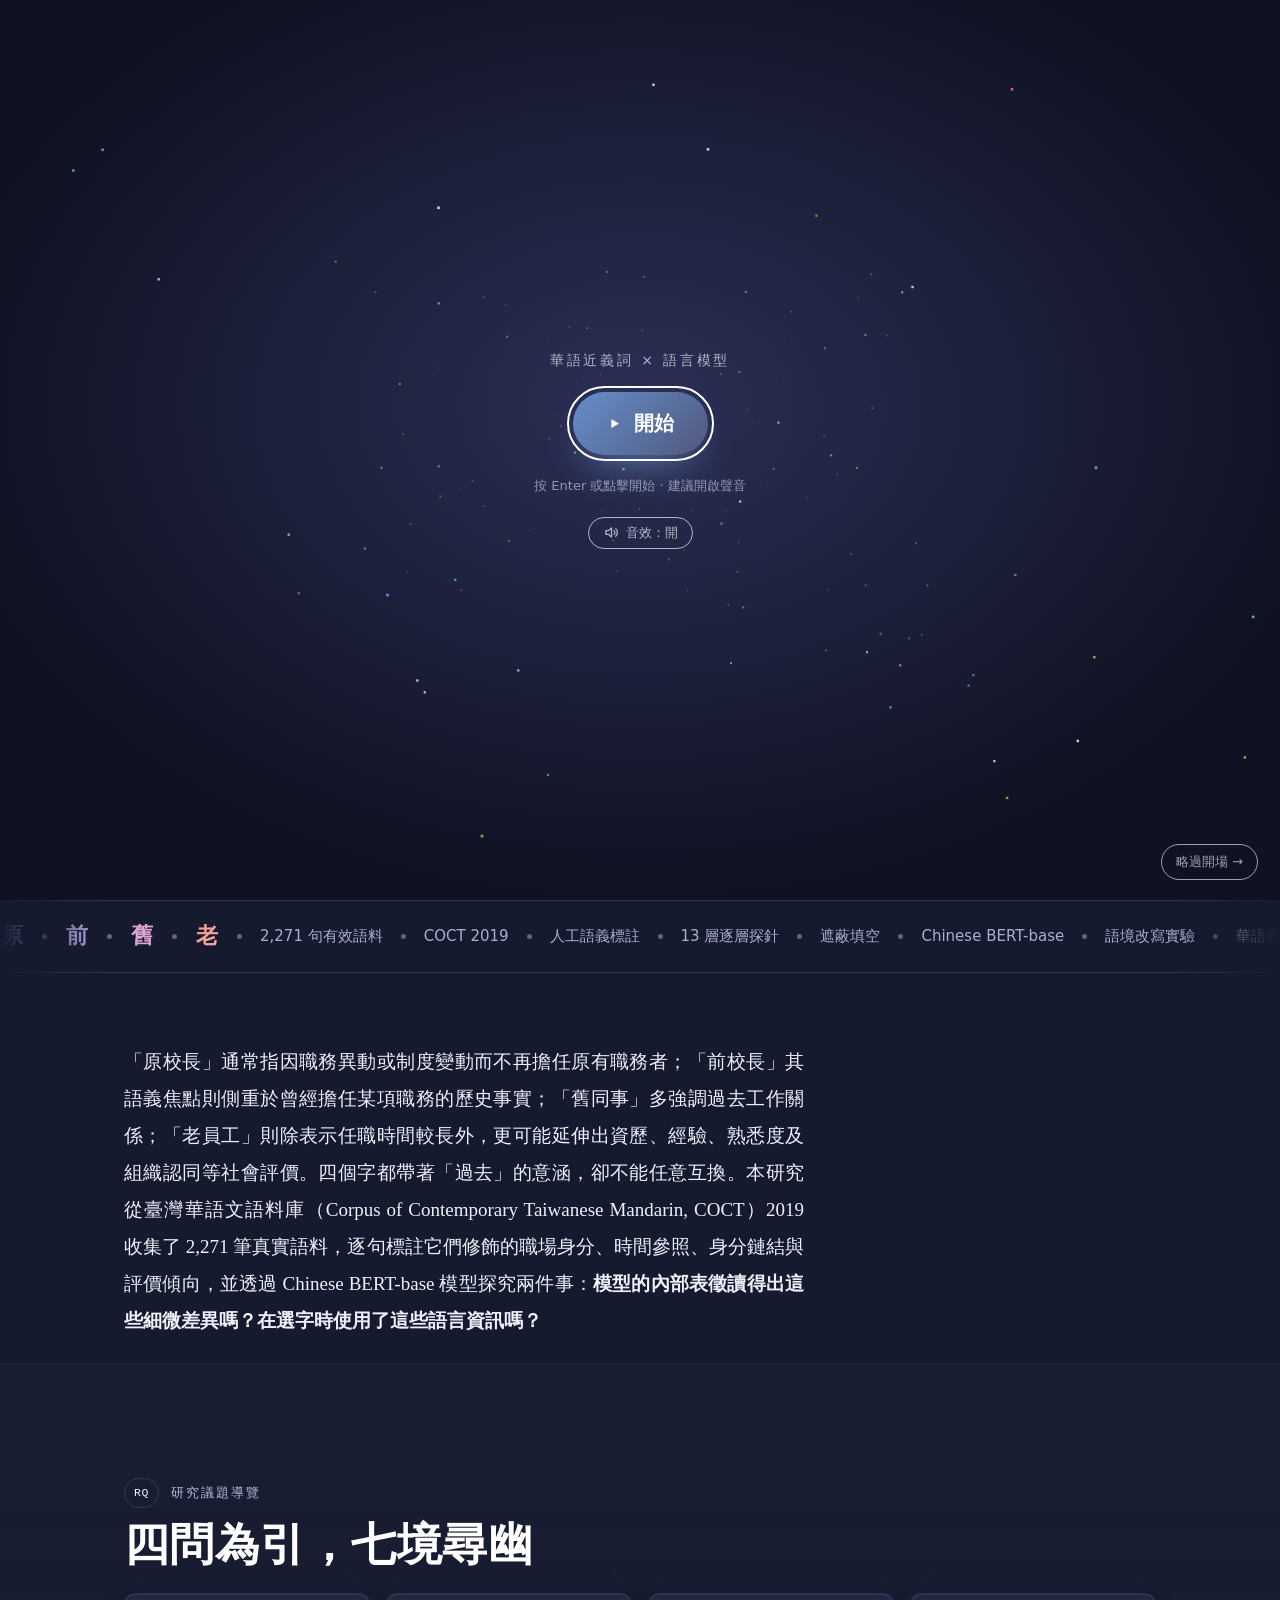
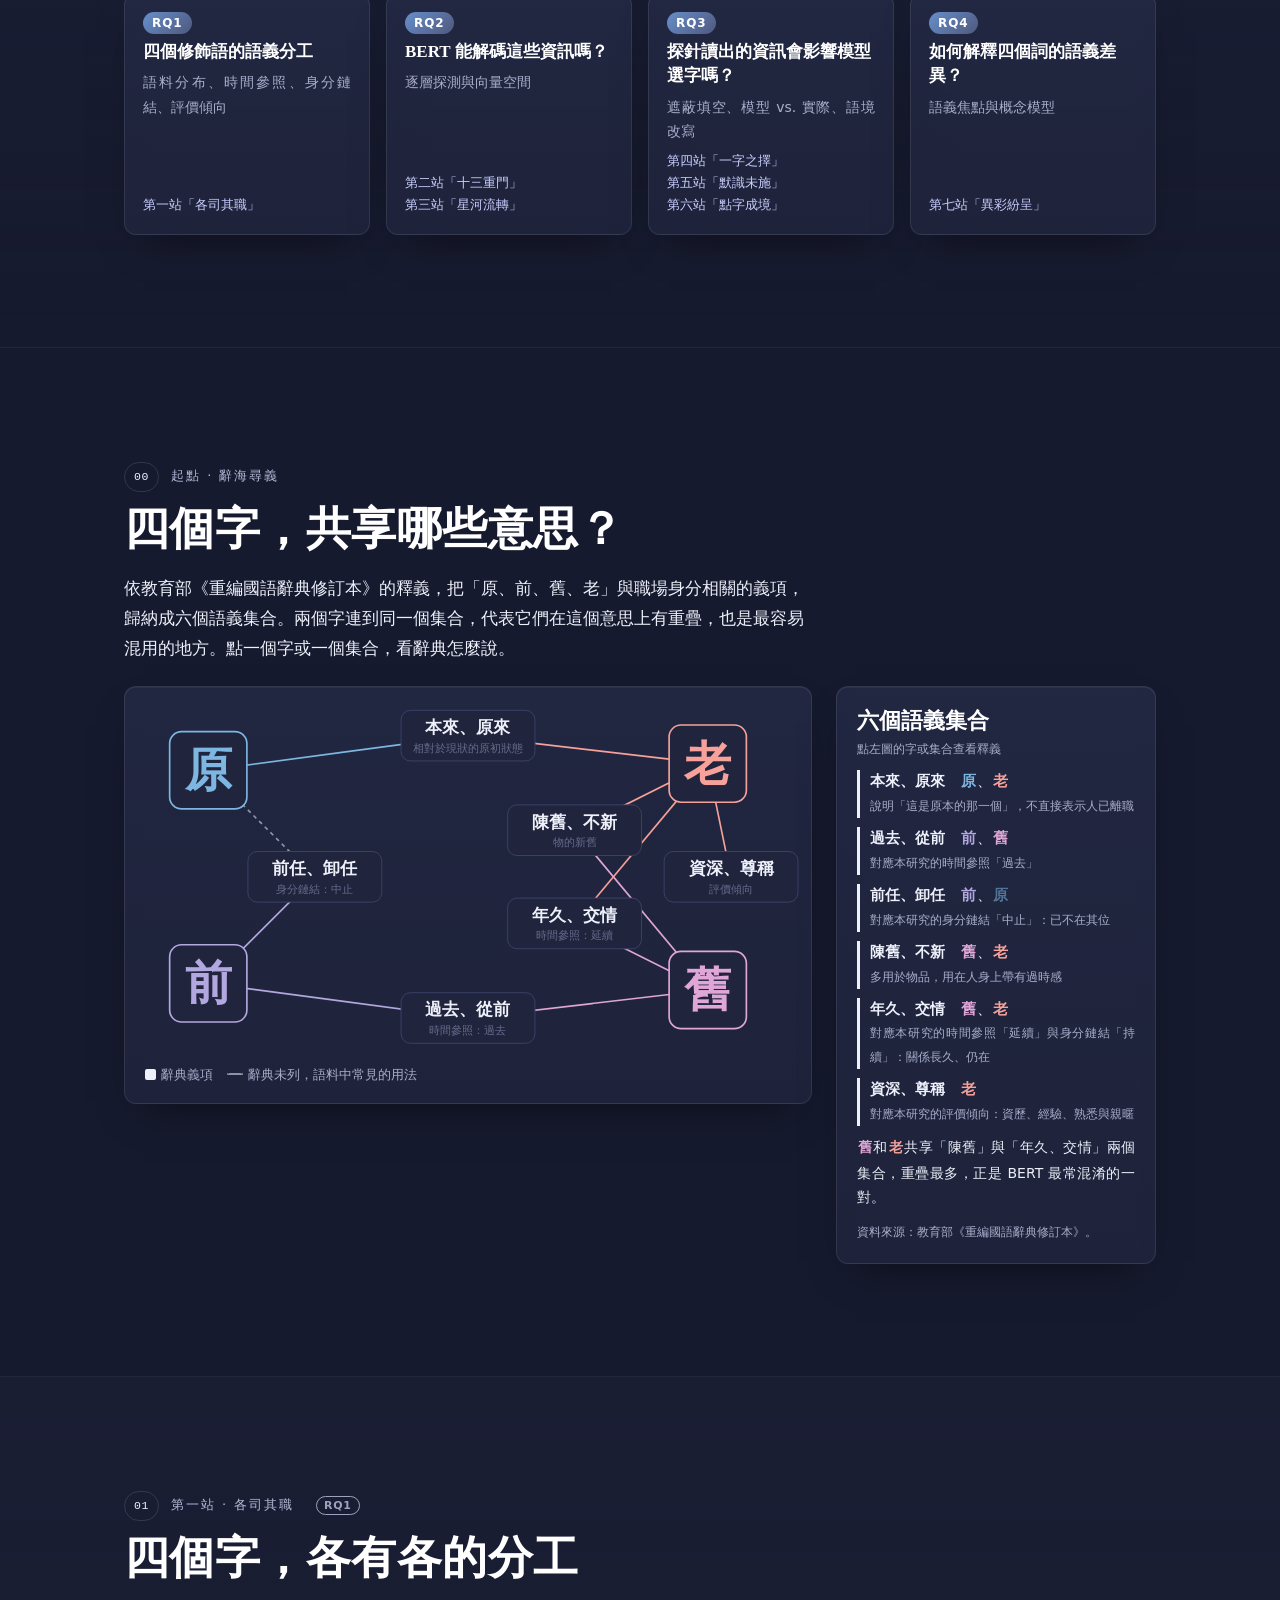
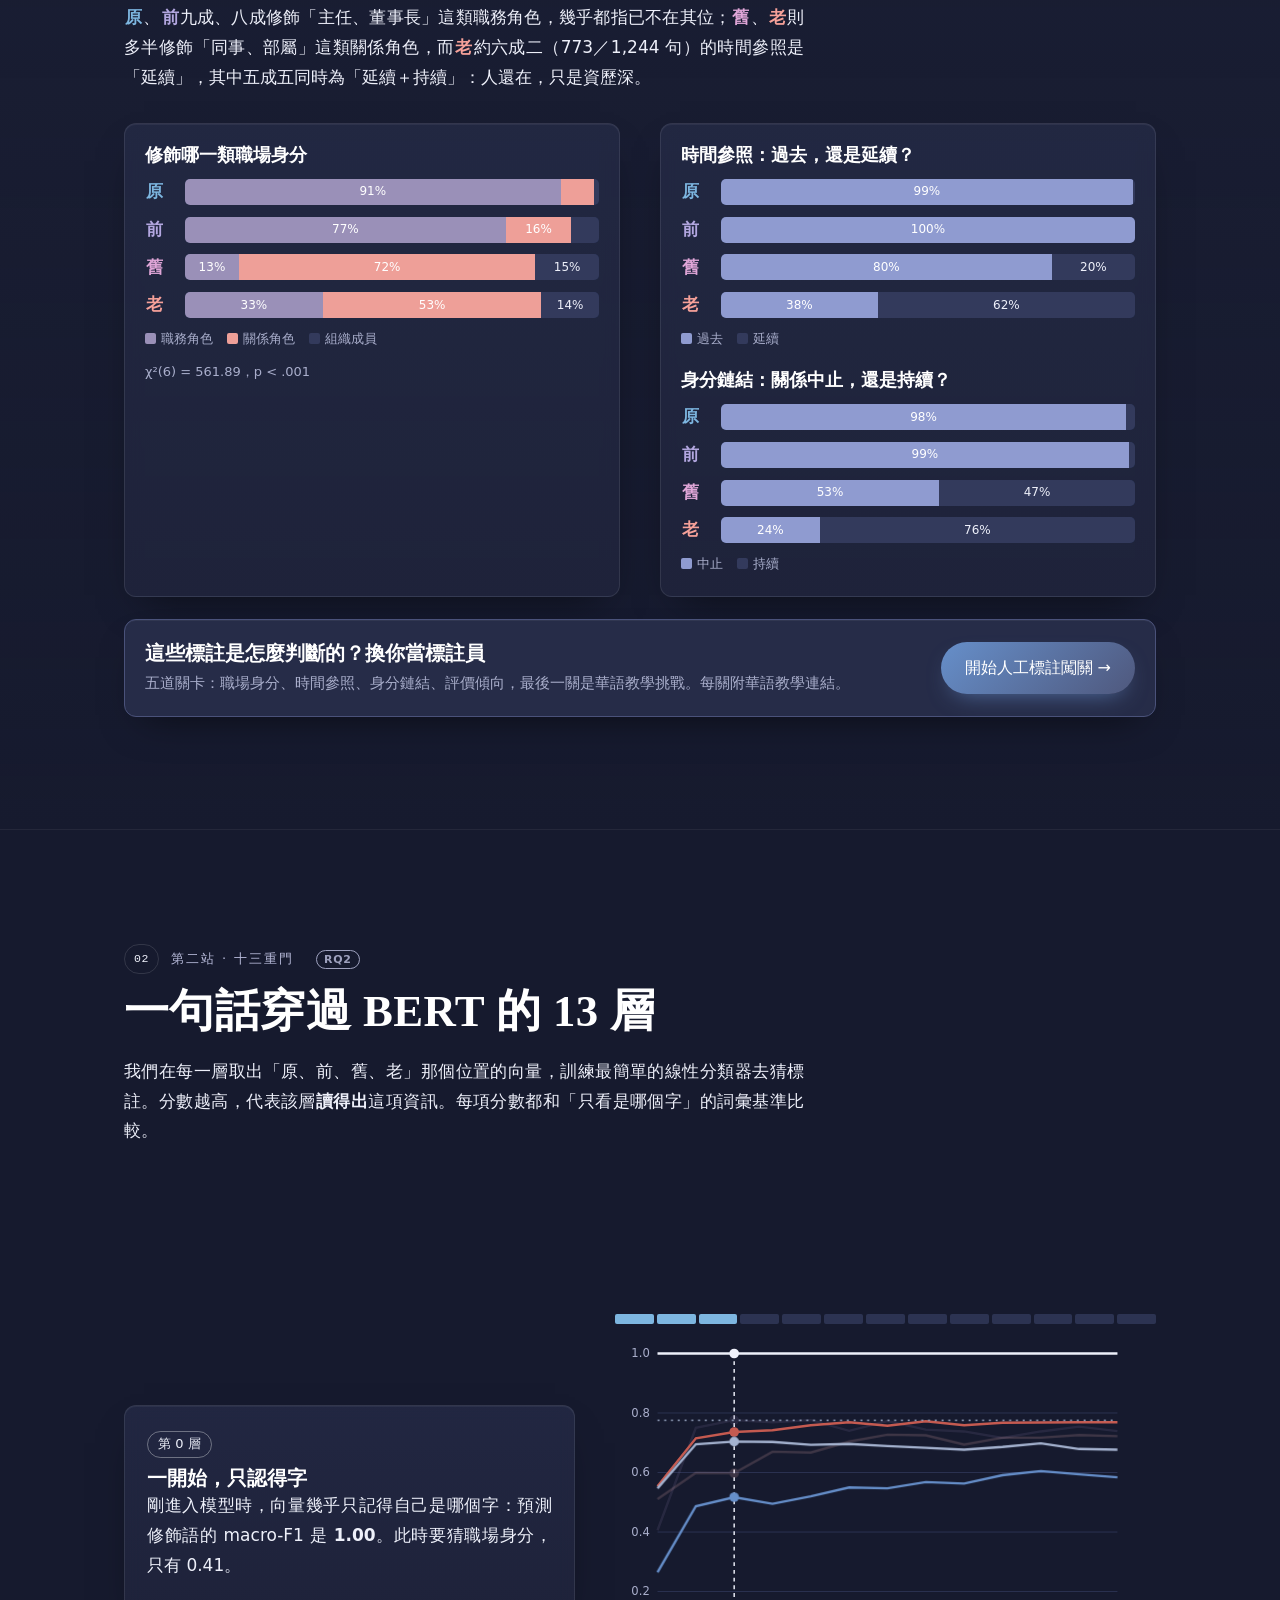
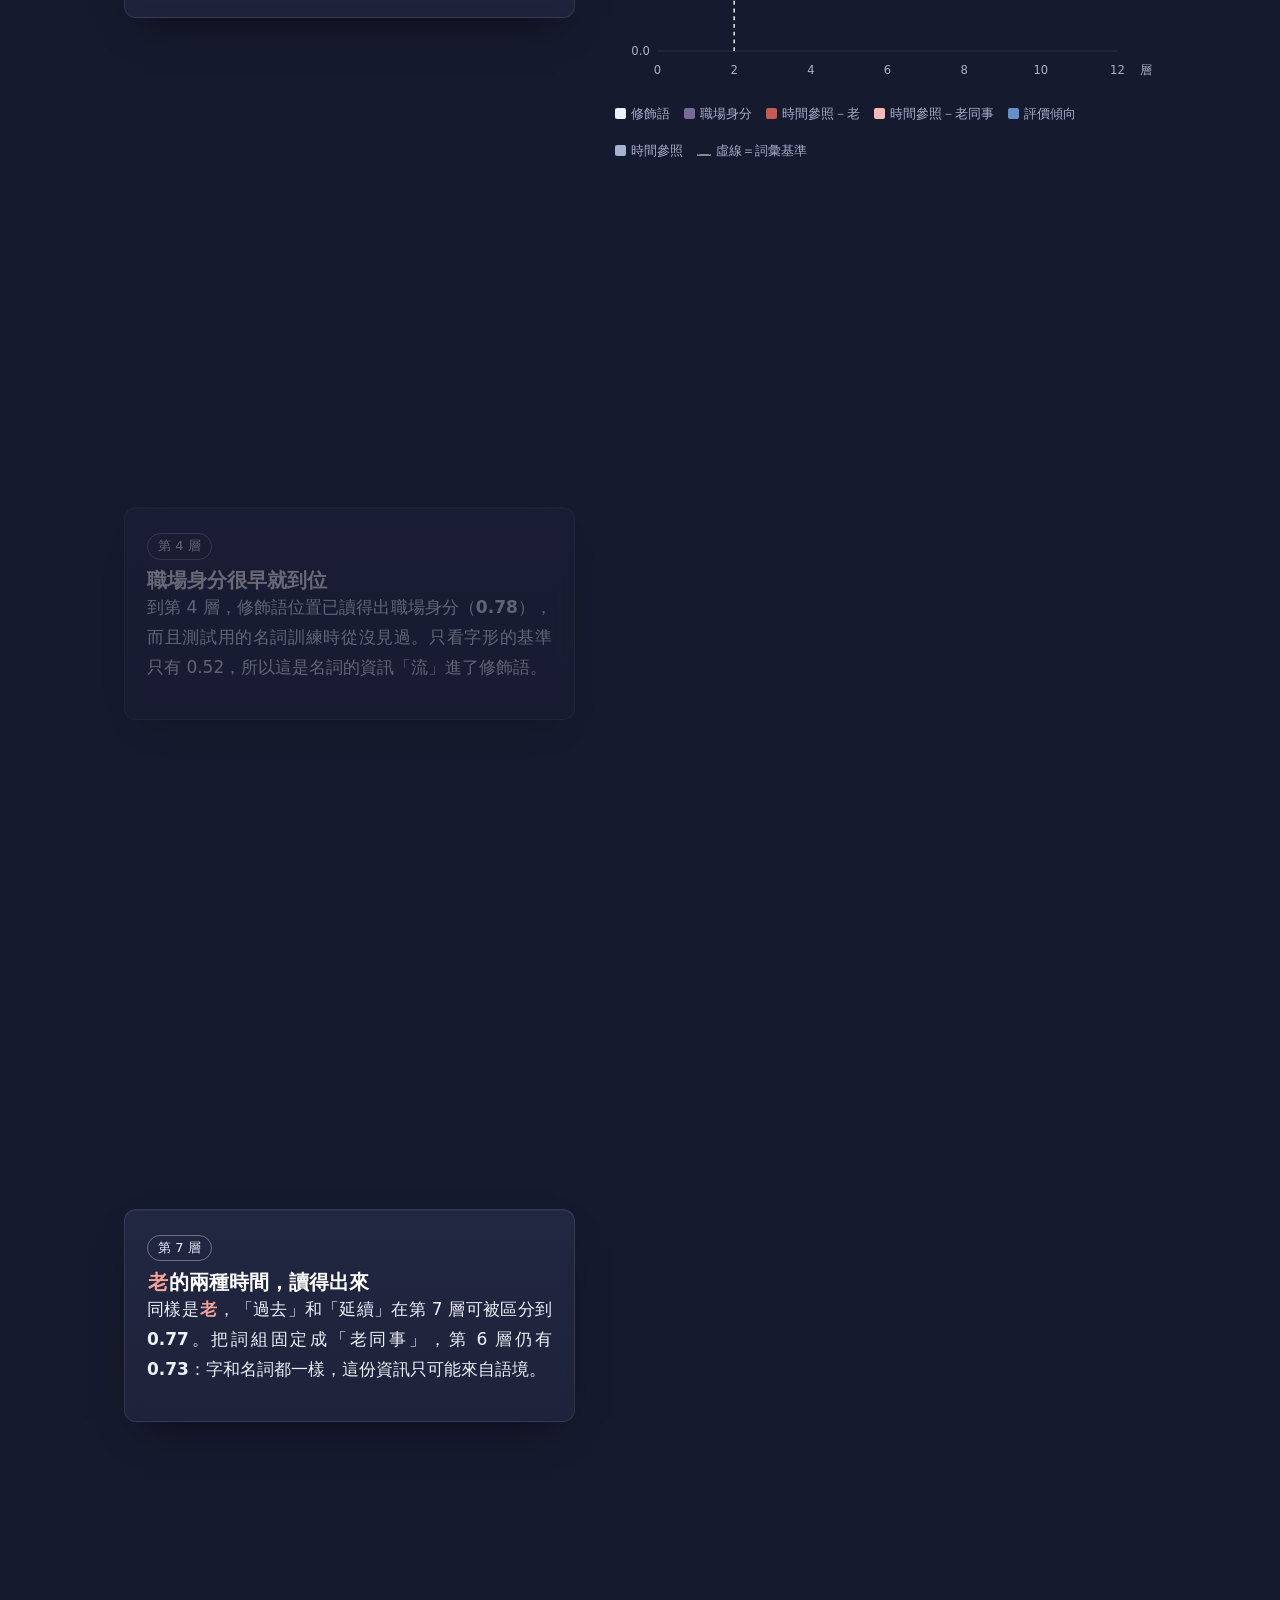
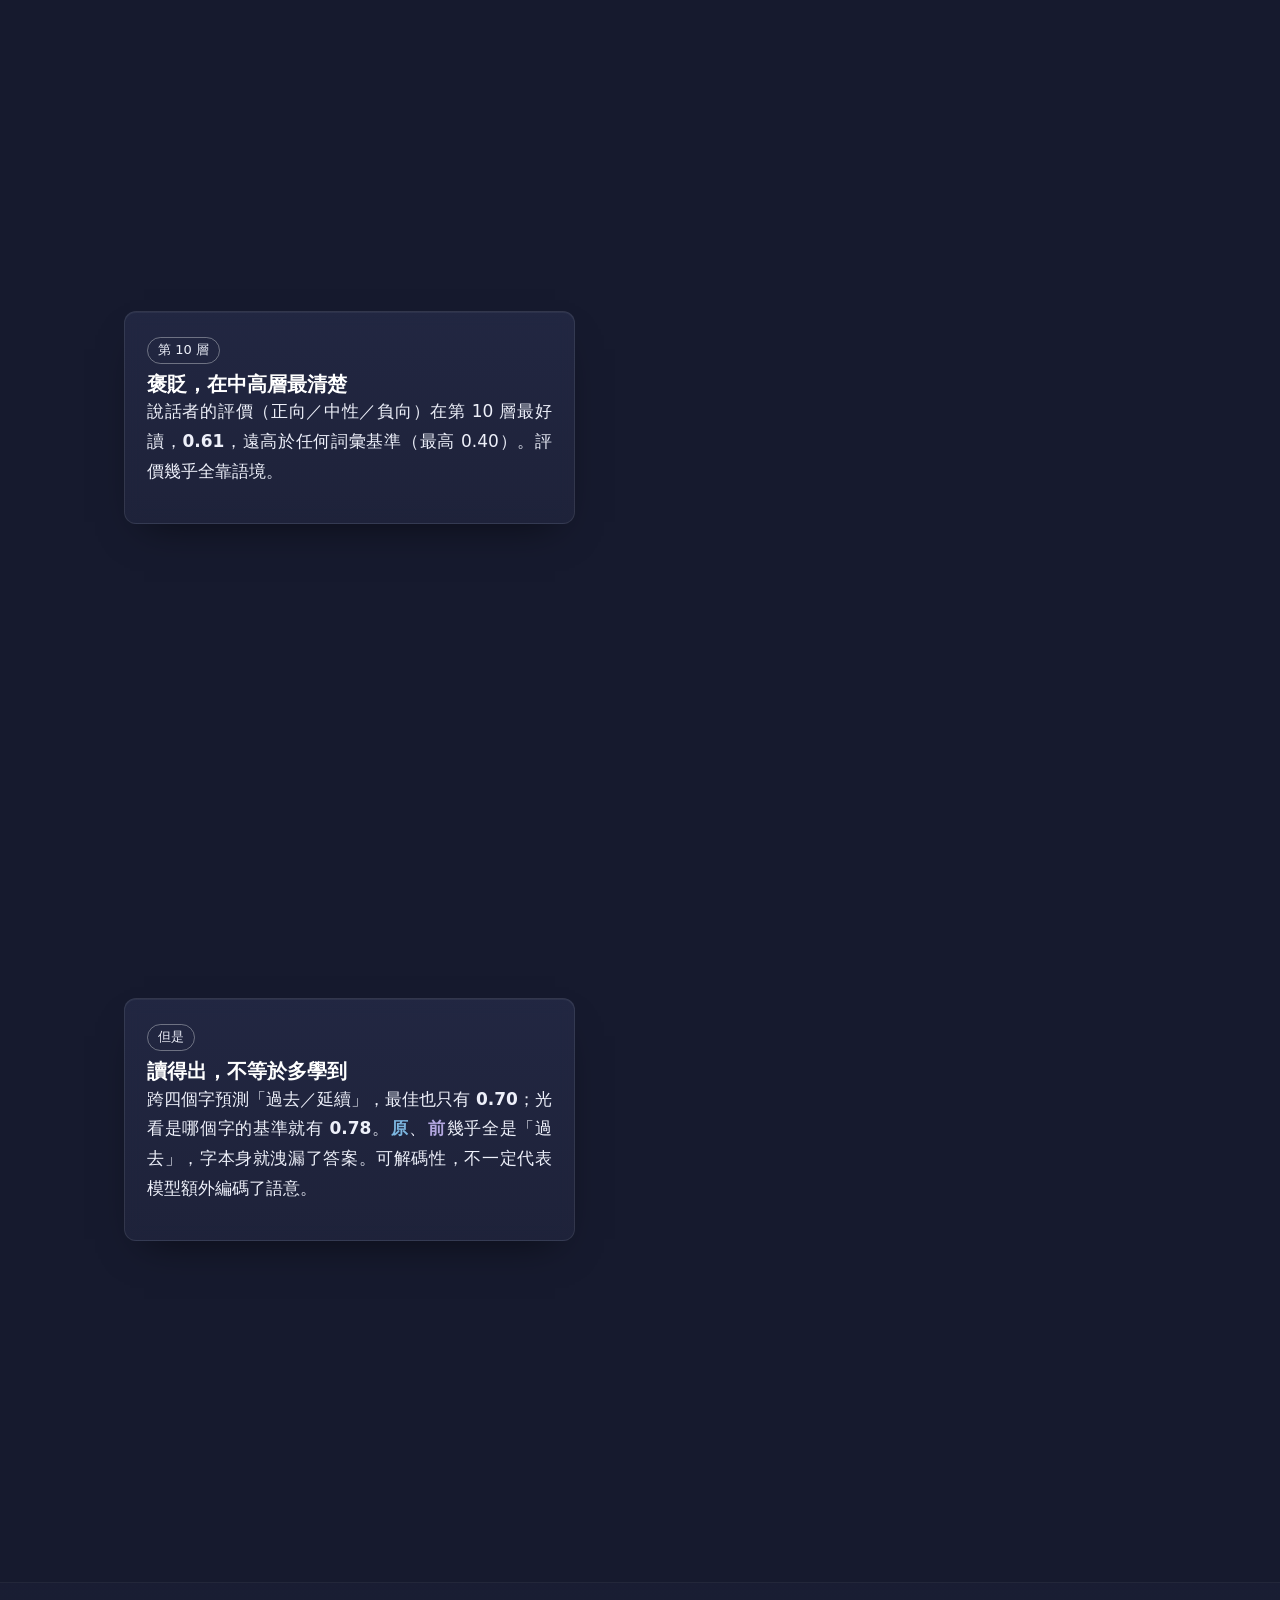
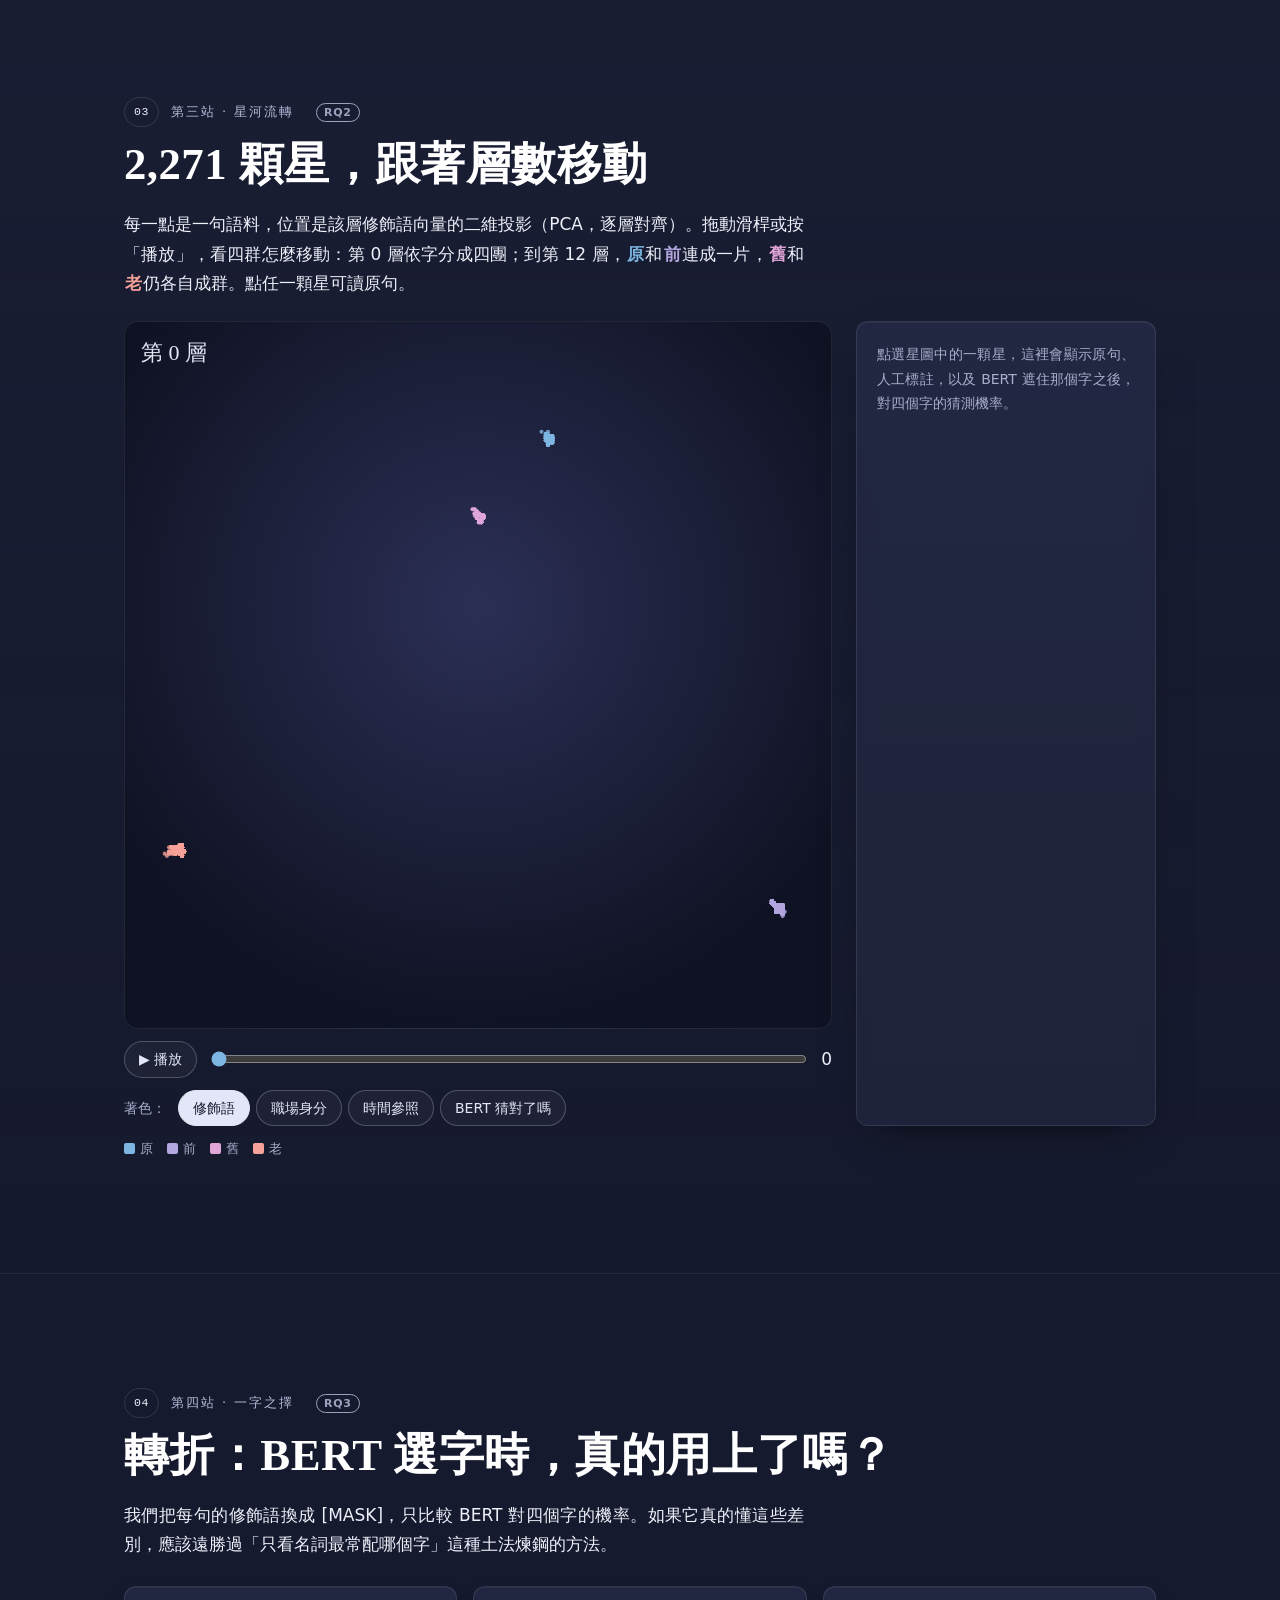
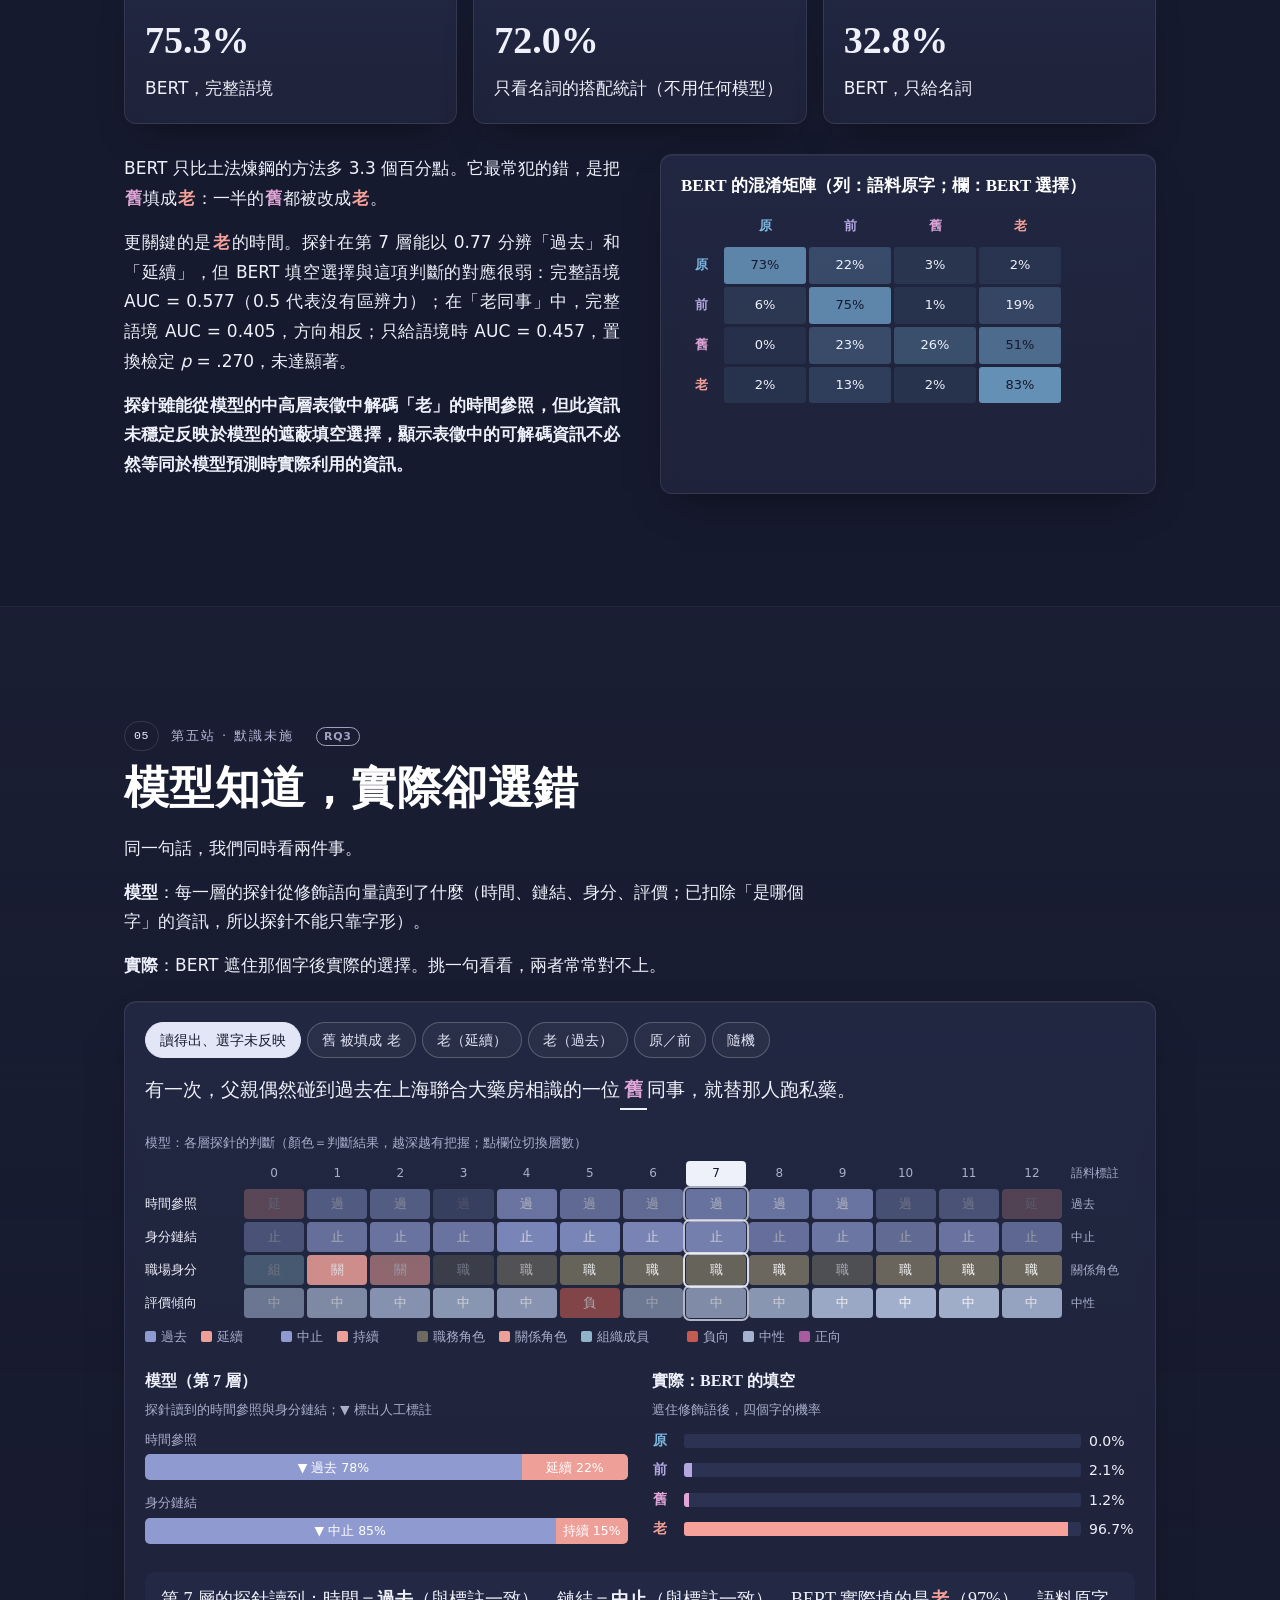
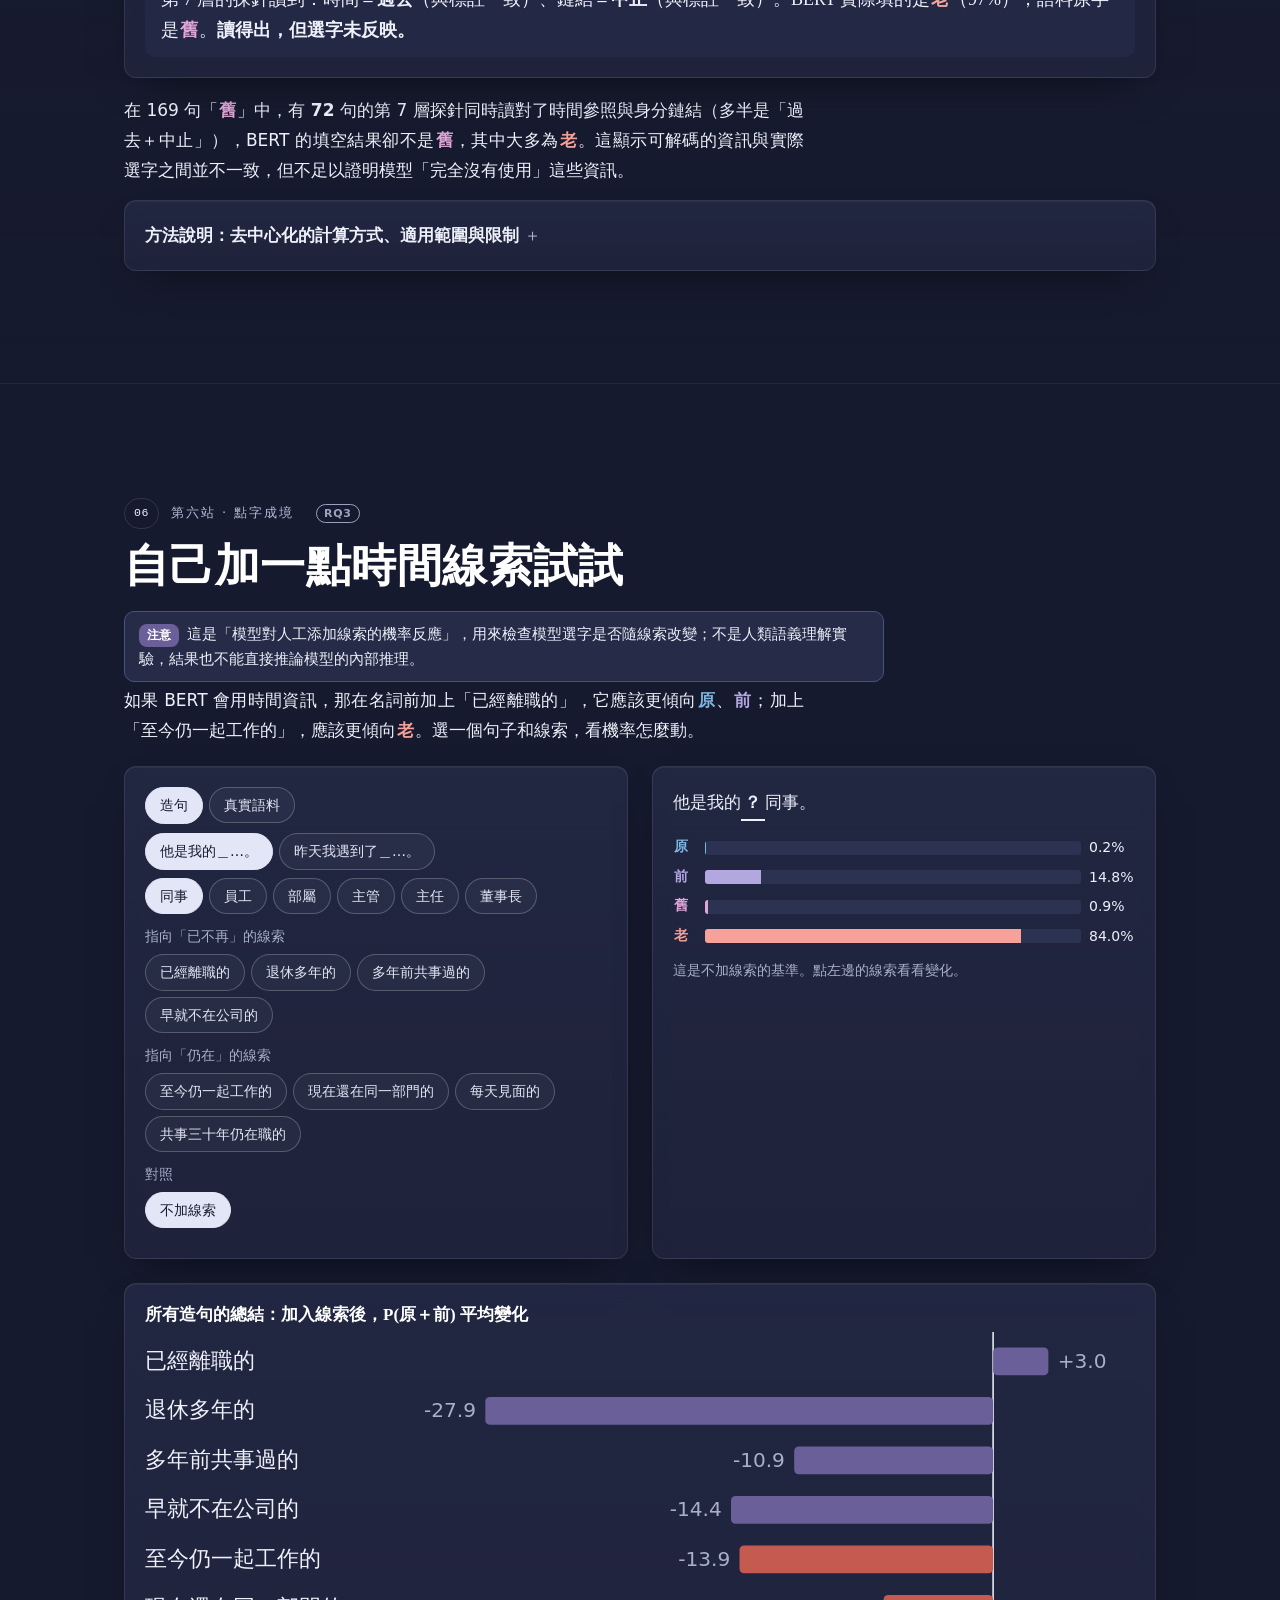
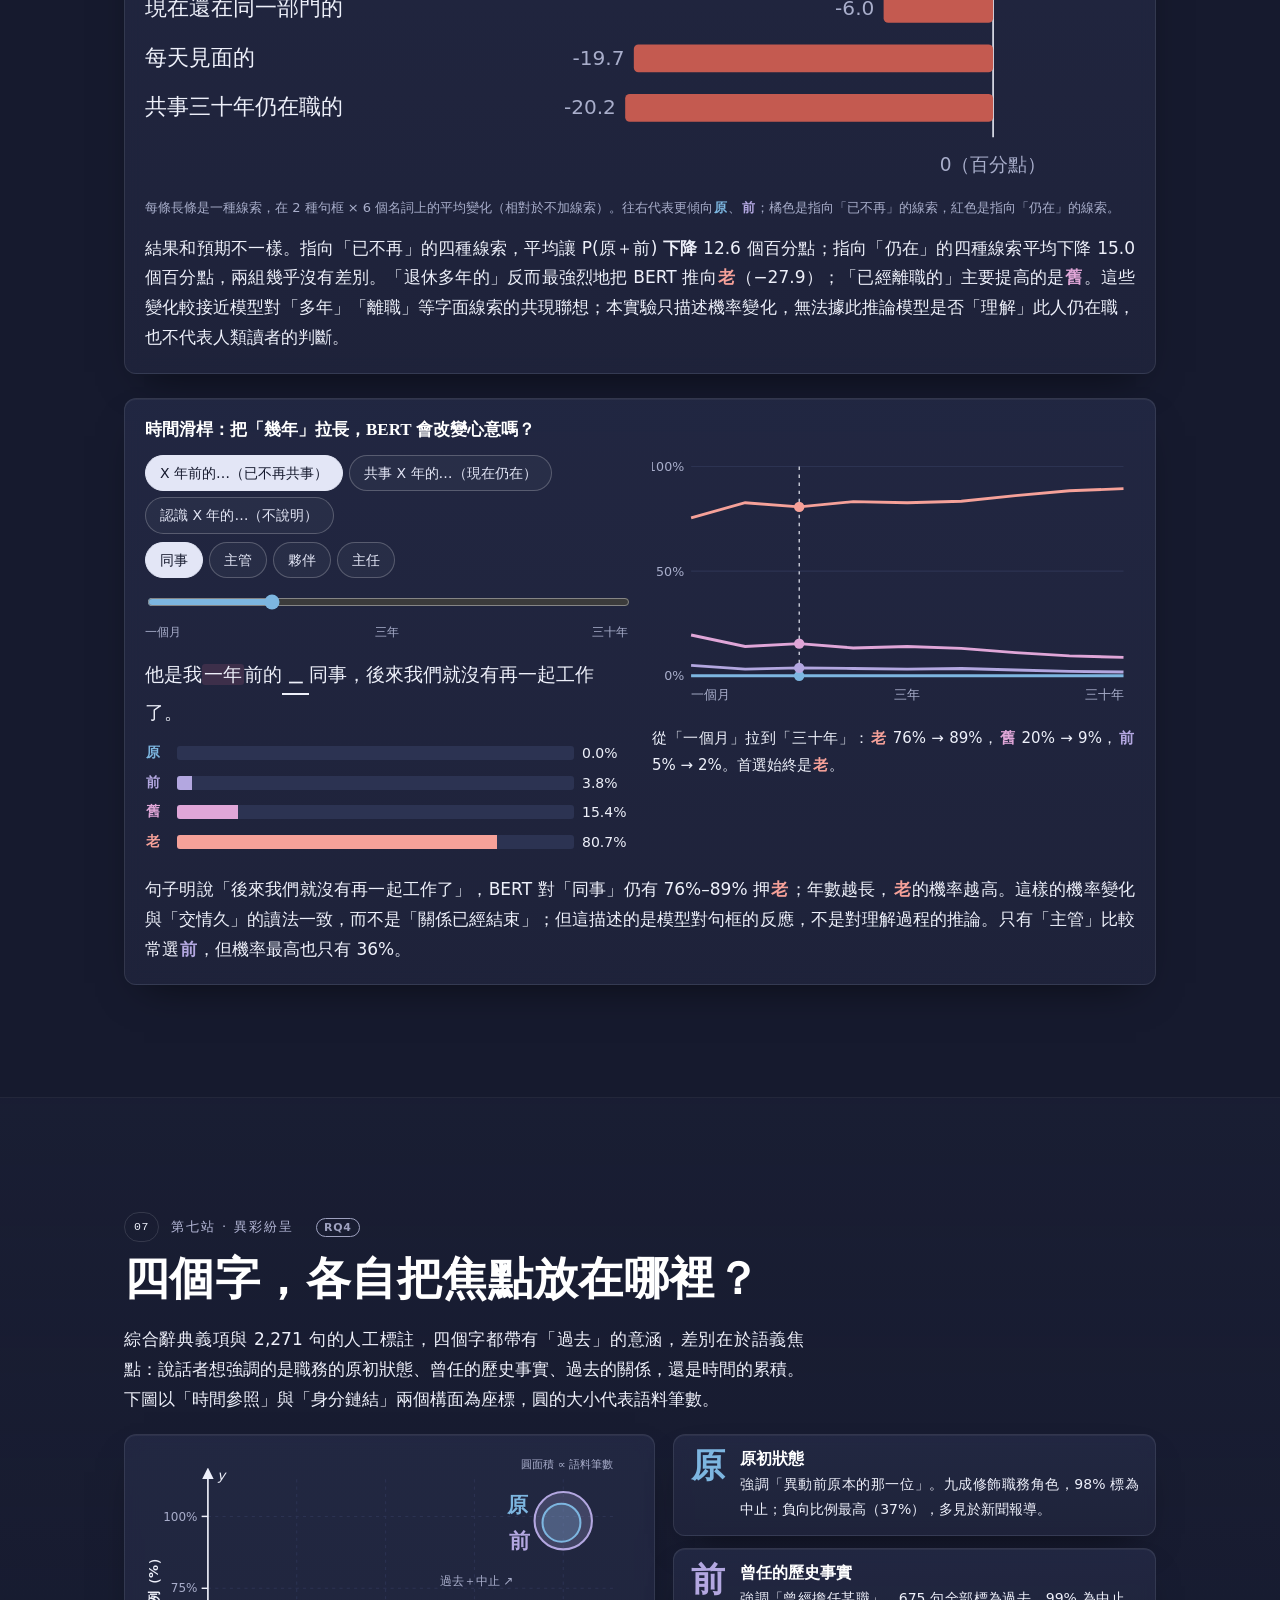
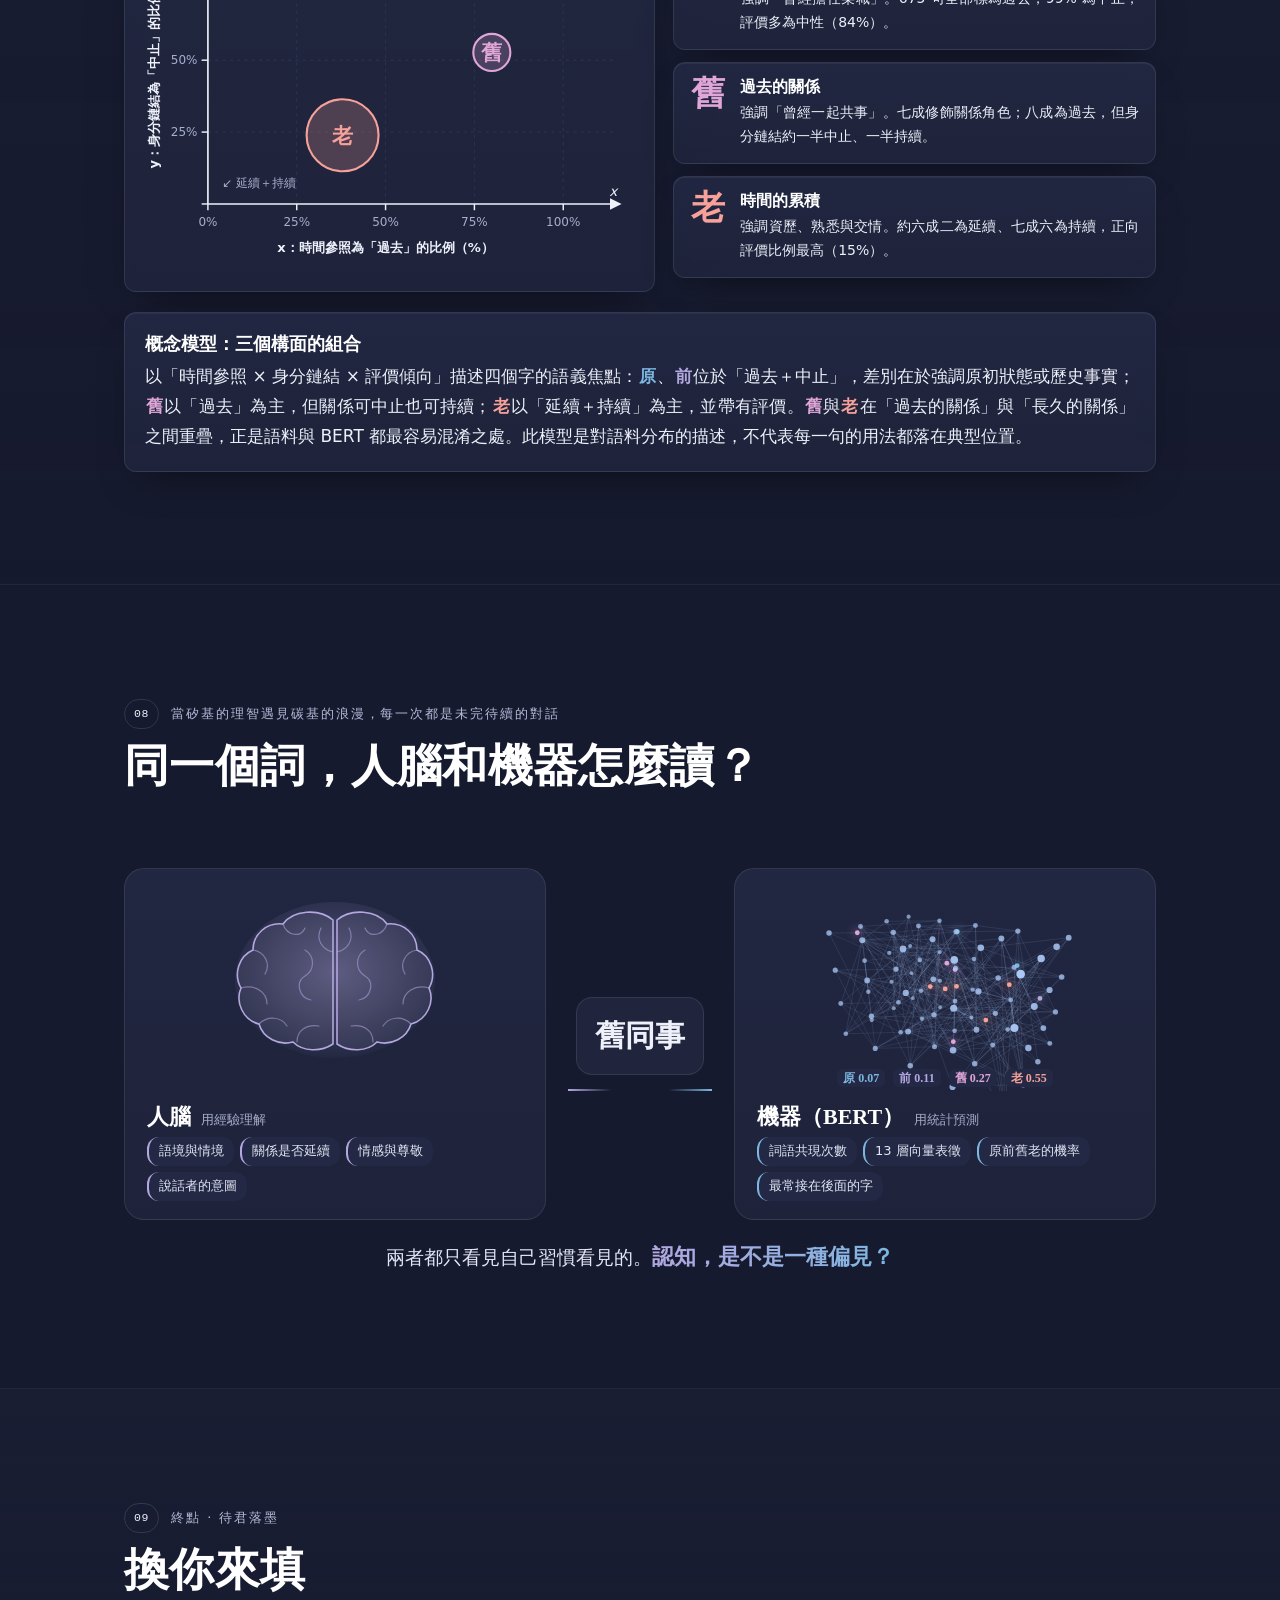
==== commit c3b9ef9f: "Add files via upload" ====
--- a/index.html
+++ b/index.html
@@ -3,6 +3,12 @@
 <head>
 <script>(function(){var d=document.documentElement,t=null,l=null;try{t=localStorage.getItem('yq-theme');l=localStorage.getItem('yq-lang');}catch(e){}var u=new URLSearchParams(location.search).get('lang');if(u){l=u;try{localStorage.setItem('yq-lang',u)}catch(e){}}d.dataset.theme=t==='light'?'light':'dark';d.dataset.lang=l==='en'?'en':'zh';if(d.dataset.lang==='en')d.classList.add('i18n-pending');})();</script>
 <link rel="stylesheet" href="site.css">
+<link rel="manifest" href="manifest.webmanifest">
+<meta name="theme-color" content="#161a2e">
+<meta name="apple-mobile-web-app-capable" content="yes">
+<meta name="apple-mobile-web-app-title" content="原前舊老">
+<link rel="apple-touch-icon" href="icons/icon-180.png">
+<link rel="icon" href="icons/icon-192.png">
 
 <meta charset="utf-8">
 <meta name="viewport" content="width=device-width, initial-scale=1">
@@ -285,6 +291,8 @@
 html[data-theme=dark] .bar div.lt{color:var(--ink)}
 .hm .rl,.hm .gl{min-width:0;line-height:1.25;overflow-wrap:anywhere}
 @media (max-width:820px){.hm{overflow:hidden}.hm>*{min-width:0}.hm .rl{font-size:10.5px;line-height:1.25;overflow-wrap:anywhere}}
+#frBar .fr-app{flex:none;display:flex;align-items:center;height:38px;padding:0 14px;margin-left:4px;border-radius:20px;text-decoration:none;font-size:13px;font-weight:600;color:#fff;background:linear-gradient(135deg,#668fca,#776b97);white-space:nowrap}
+@media (max-width:640px){#frBar .fr-app{height:32px;padding:0 10px;font-size:12px}}
 </style>
 </head>
 <body>
@@ -1010,7 +1018,7 @@
 (function(){
   const order=[['rq','RQ','導覽'],['s0','00','辭海尋義'],['s1','01','各司其職'],['s2','02','十三重門'],['s3','03','星河流轉'],['s4','04','一字之擇'],['mind','05','默識未施'],['s5','06','點字成境'],['focus','07','異彩紛呈'],['minds','08','矽碳對話'],['s6','09','待君落墨']];
   const bar=document.createElement('div'); bar.id='frBar';
-  bar.innerHTML='<a class="fr-brand" href="#top"><i></i>原前舊老</a><div class="fr-chips"></div>';
+  bar.innerHTML='<a class="fr-brand" href="#top"><i></i>原前舊老</a><div class="fr-chips"></div><a class="fr-app" href="app.html">學而時習 →</a>';
   const chips=bar.querySelector('.fr-chips'); const secs=[];
   order.forEach(([id,no,lab])=>{ const sec=document.getElementById(id); if(!sec) return; secs.push(sec);
     const k=sec.querySelector('.kicker'); if(k) k.dataset.no=no;
@@ -1044,6 +1052,7 @@
   document.addEventListener('click',e=>{ if(e.target.closest('.yq-ctrl')) setTimeout(fit,80); });
 })();
 </script>
+<script src="learn_store.js"></script>
 <script src="i18n.js"></script>
 <script src="site.js"></script>
 </body>
--- a/site.css
+++ b/site.css
@@ -255,3 +255,4 @@
 html[data-theme=light] #starwrap{background:radial-gradient(circle at 50% 40%,#3a3f6b,#1c2038 78%)!important}
 .yq-nw{white-space:nowrap}
 html[lang=en] .hm .rl{font-size:11px}
+html[data-page=app] .fr-subfoot{display:none}
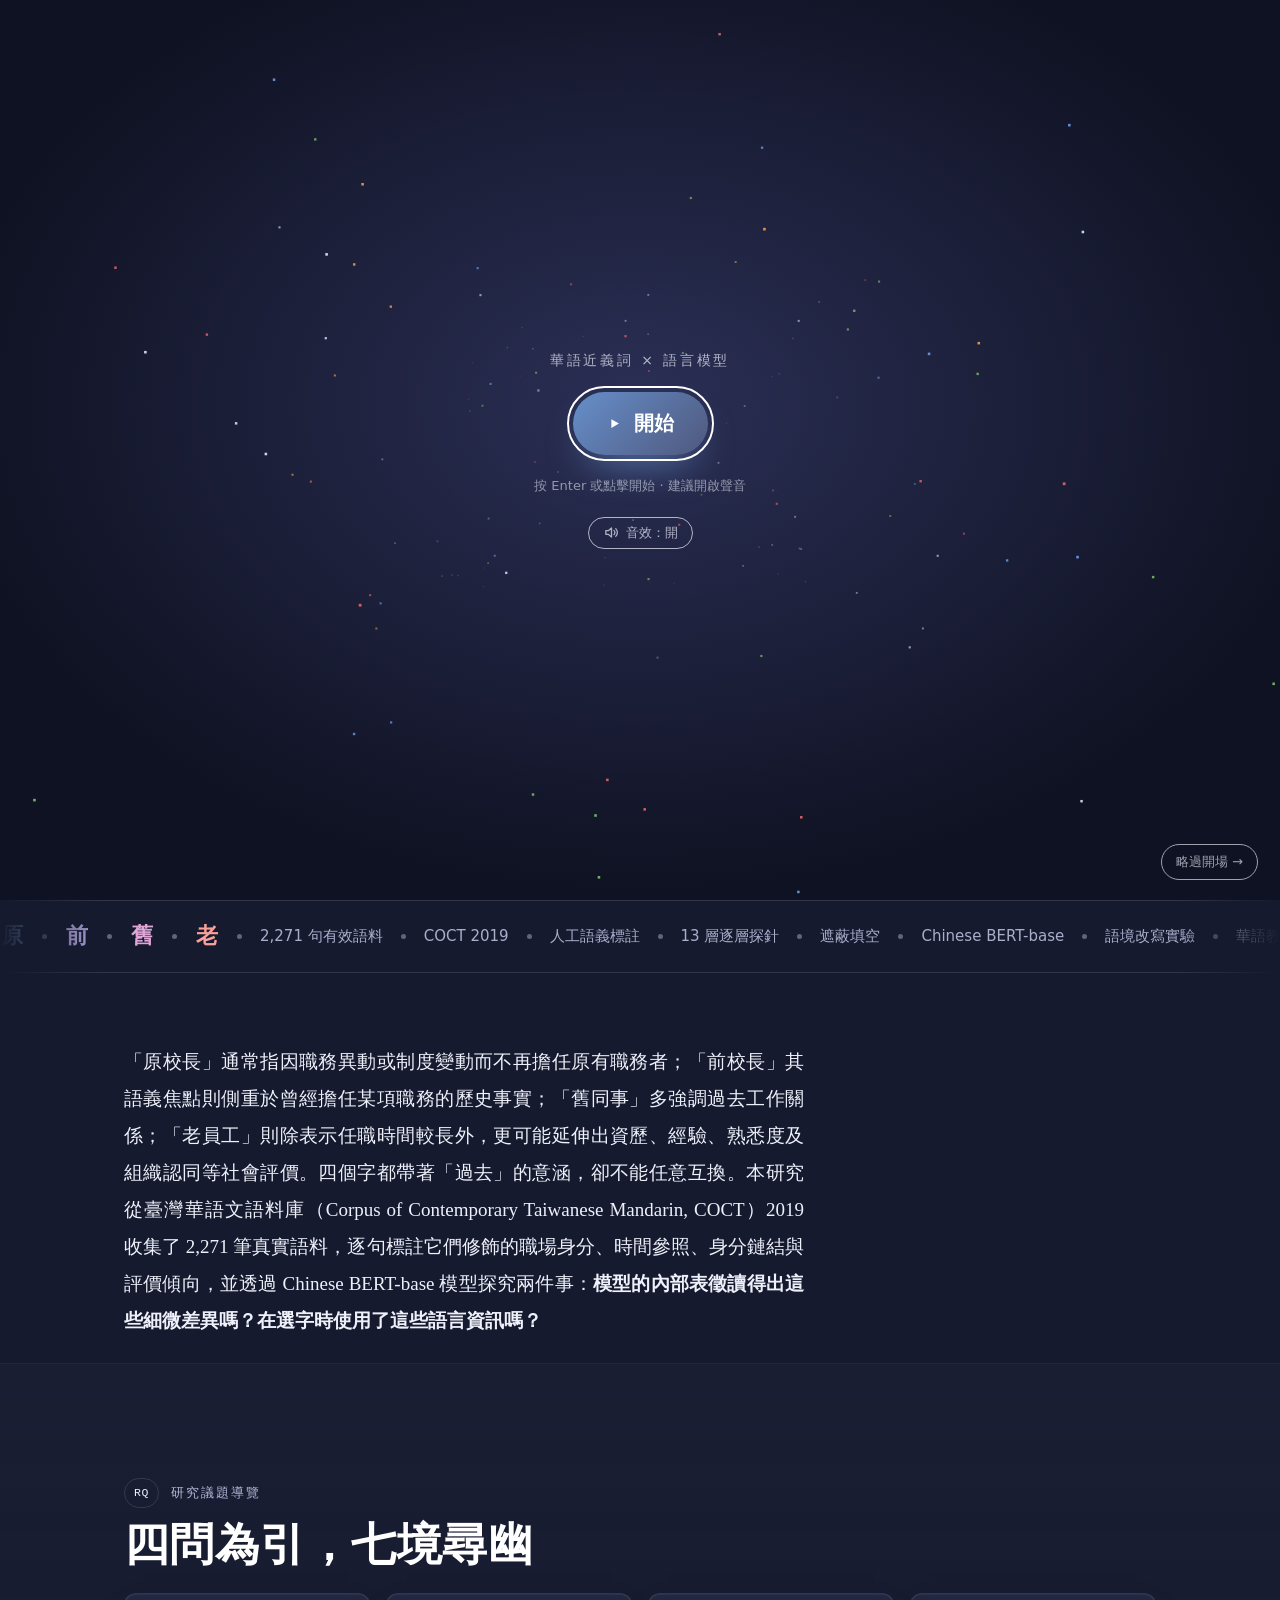
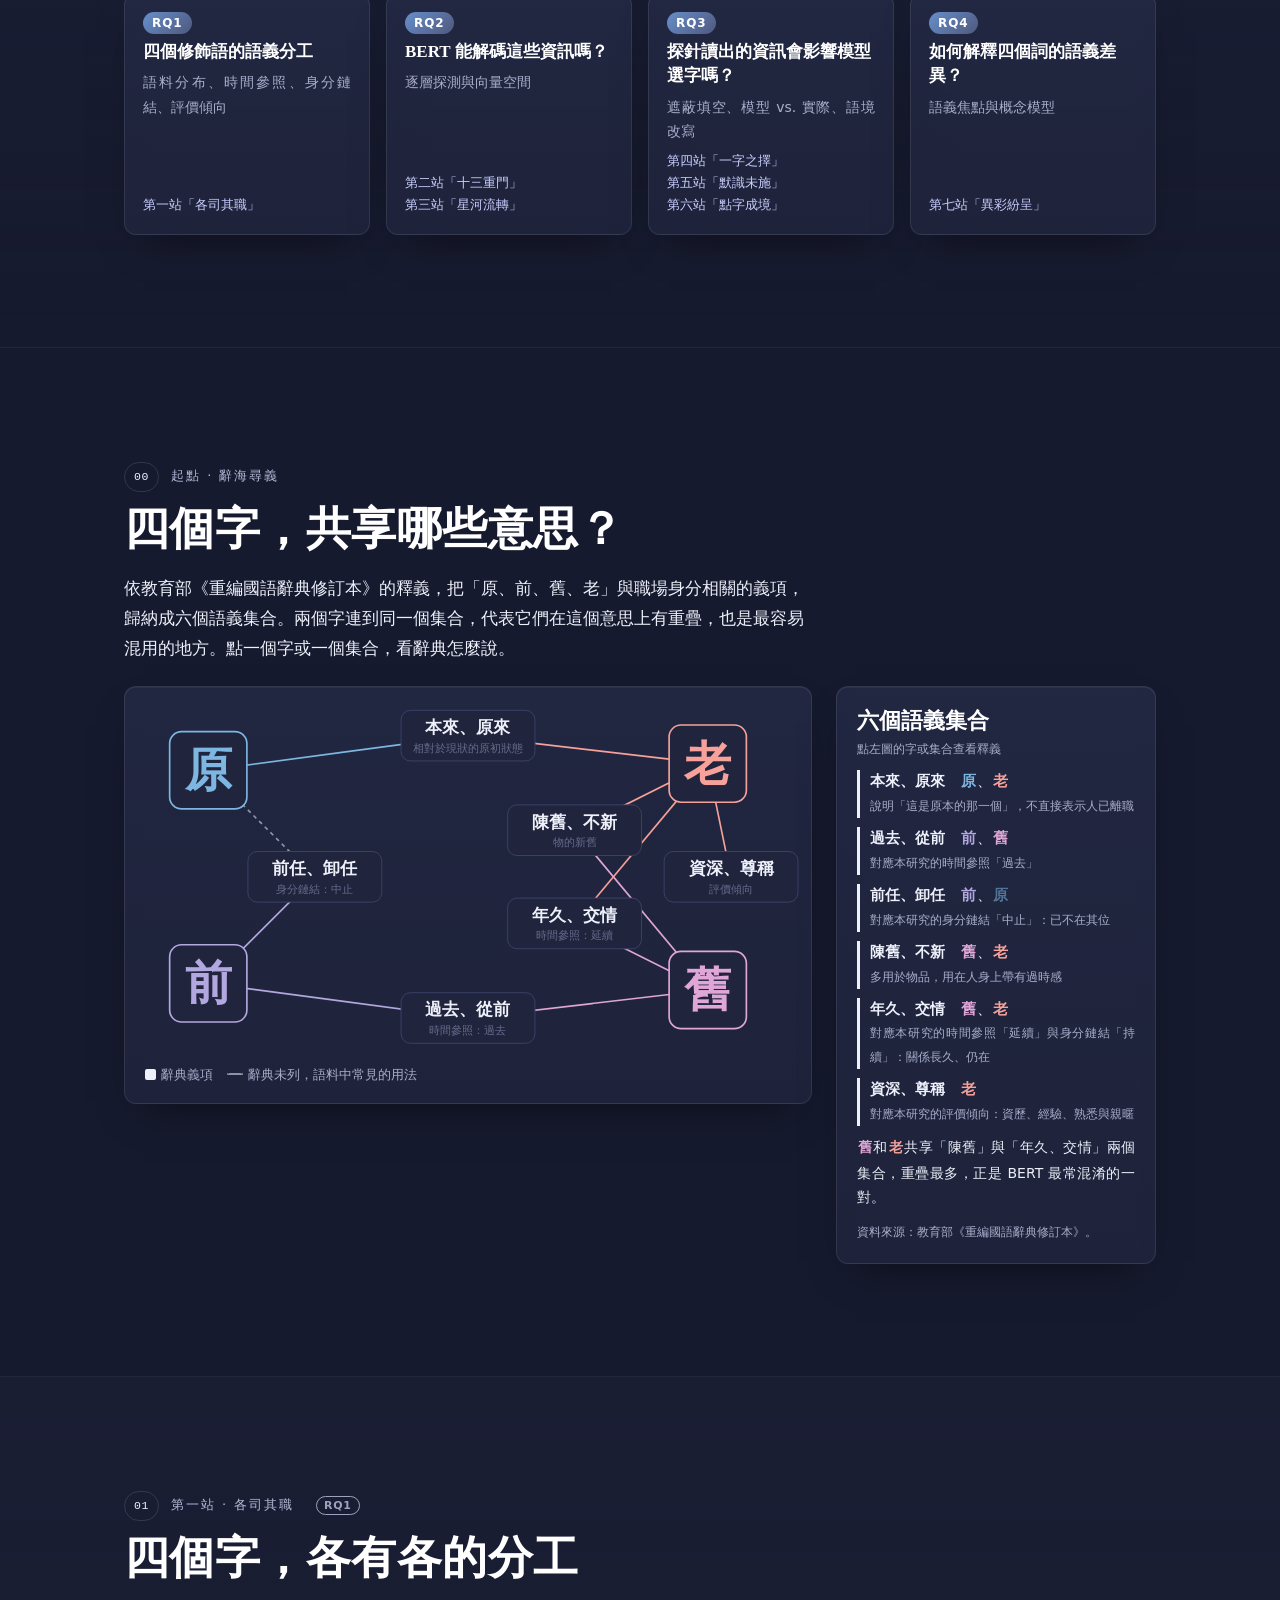
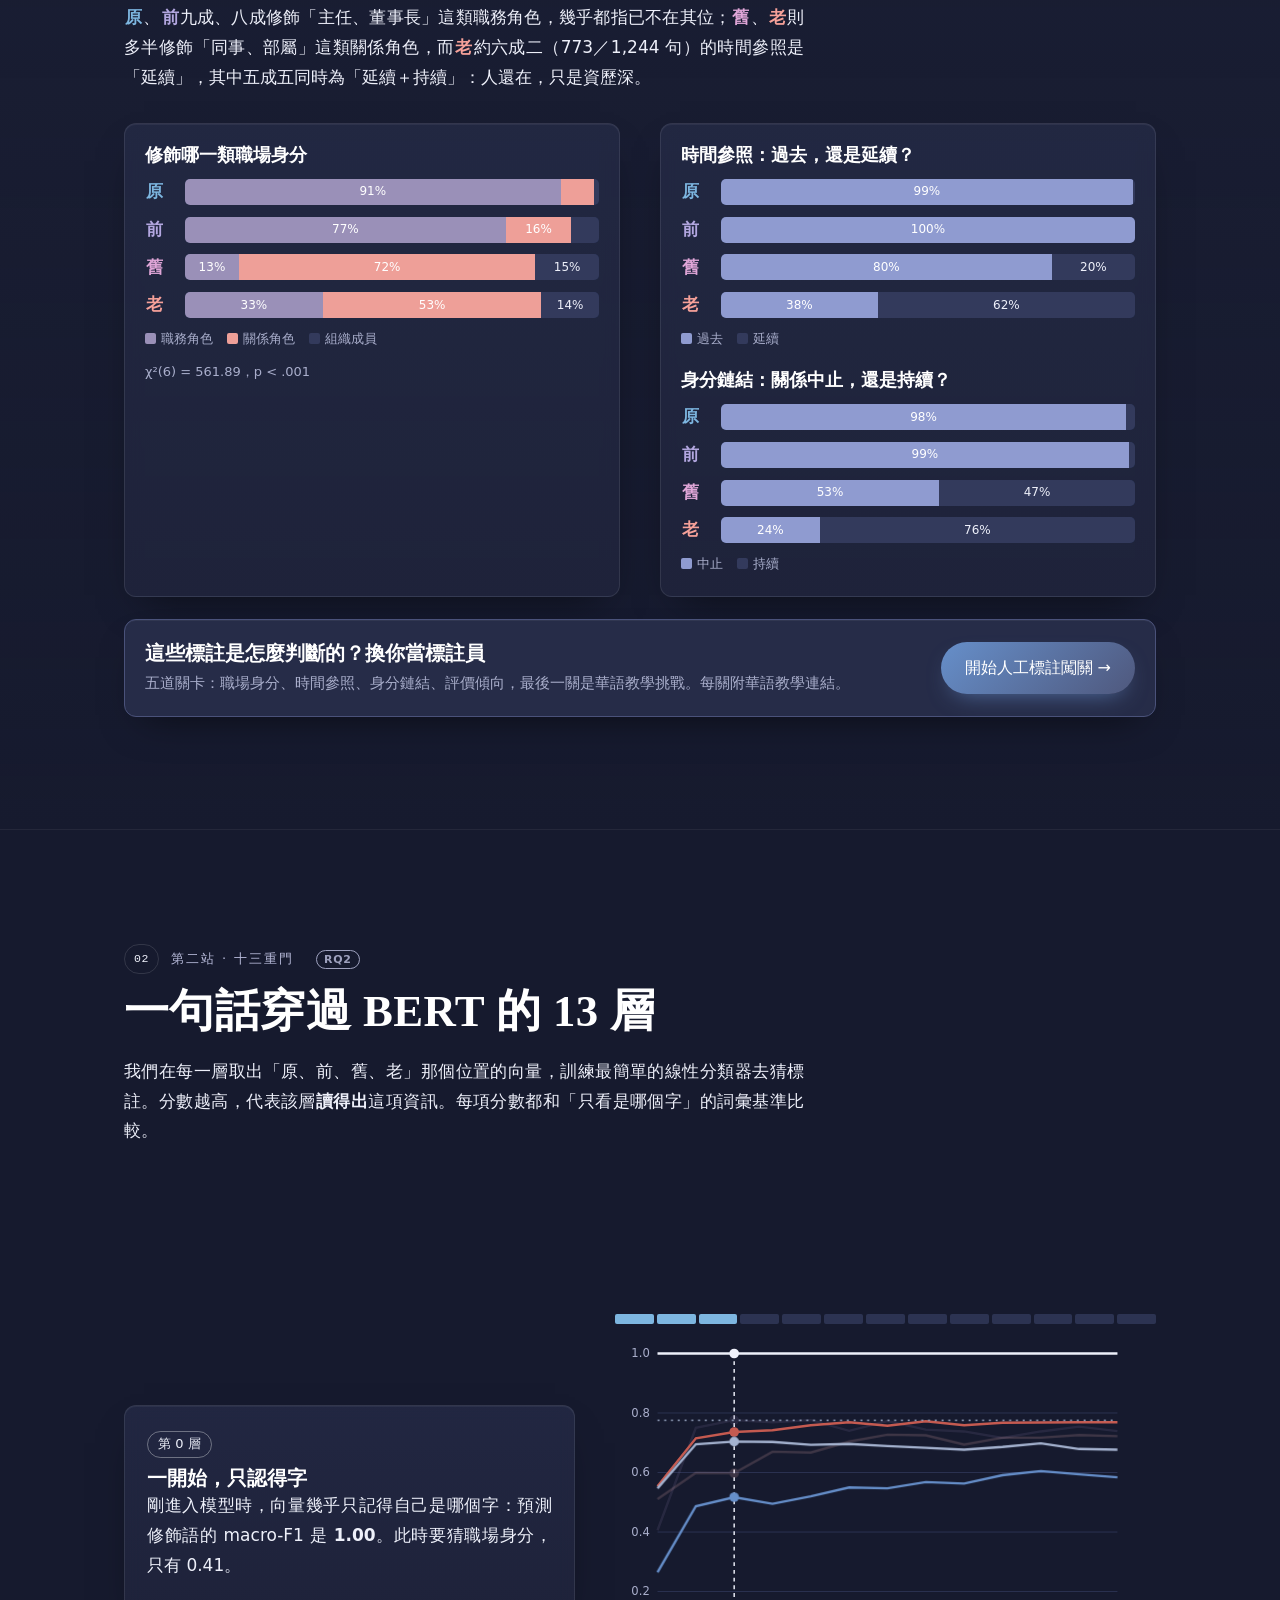
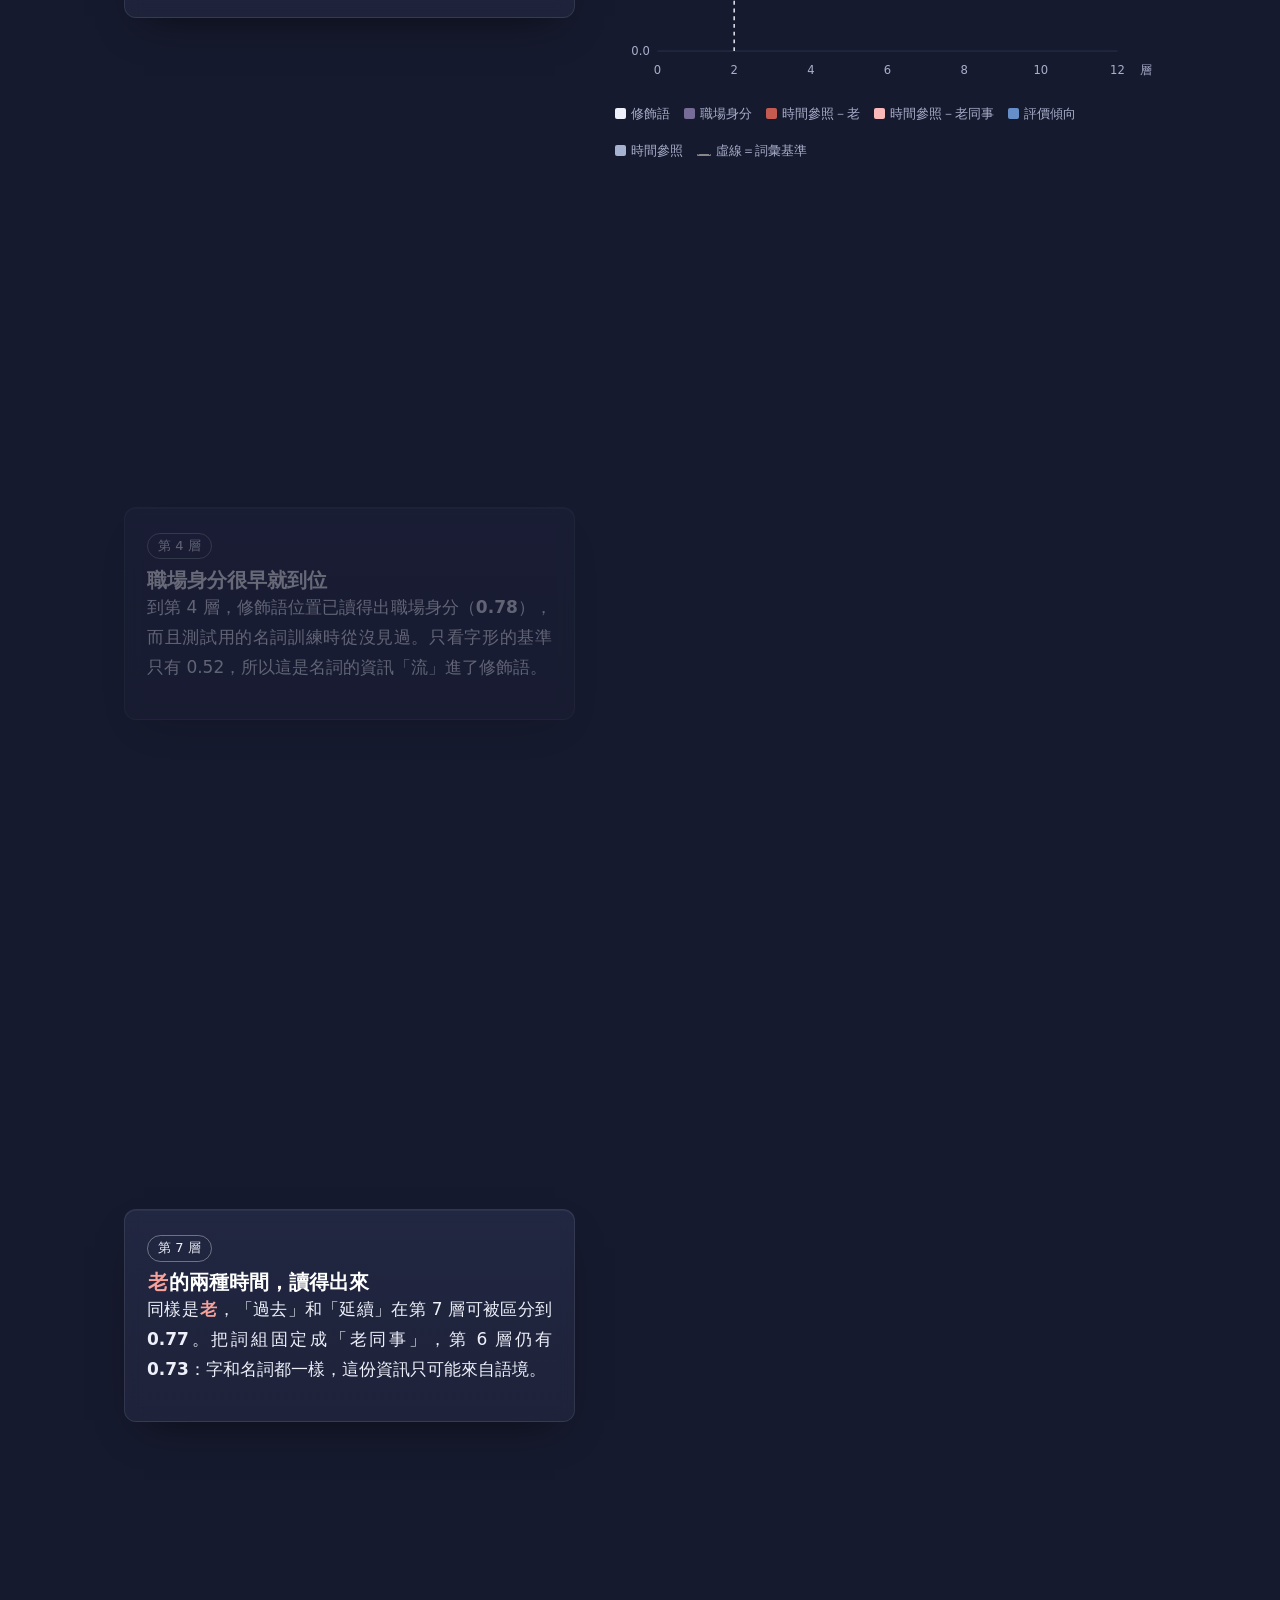
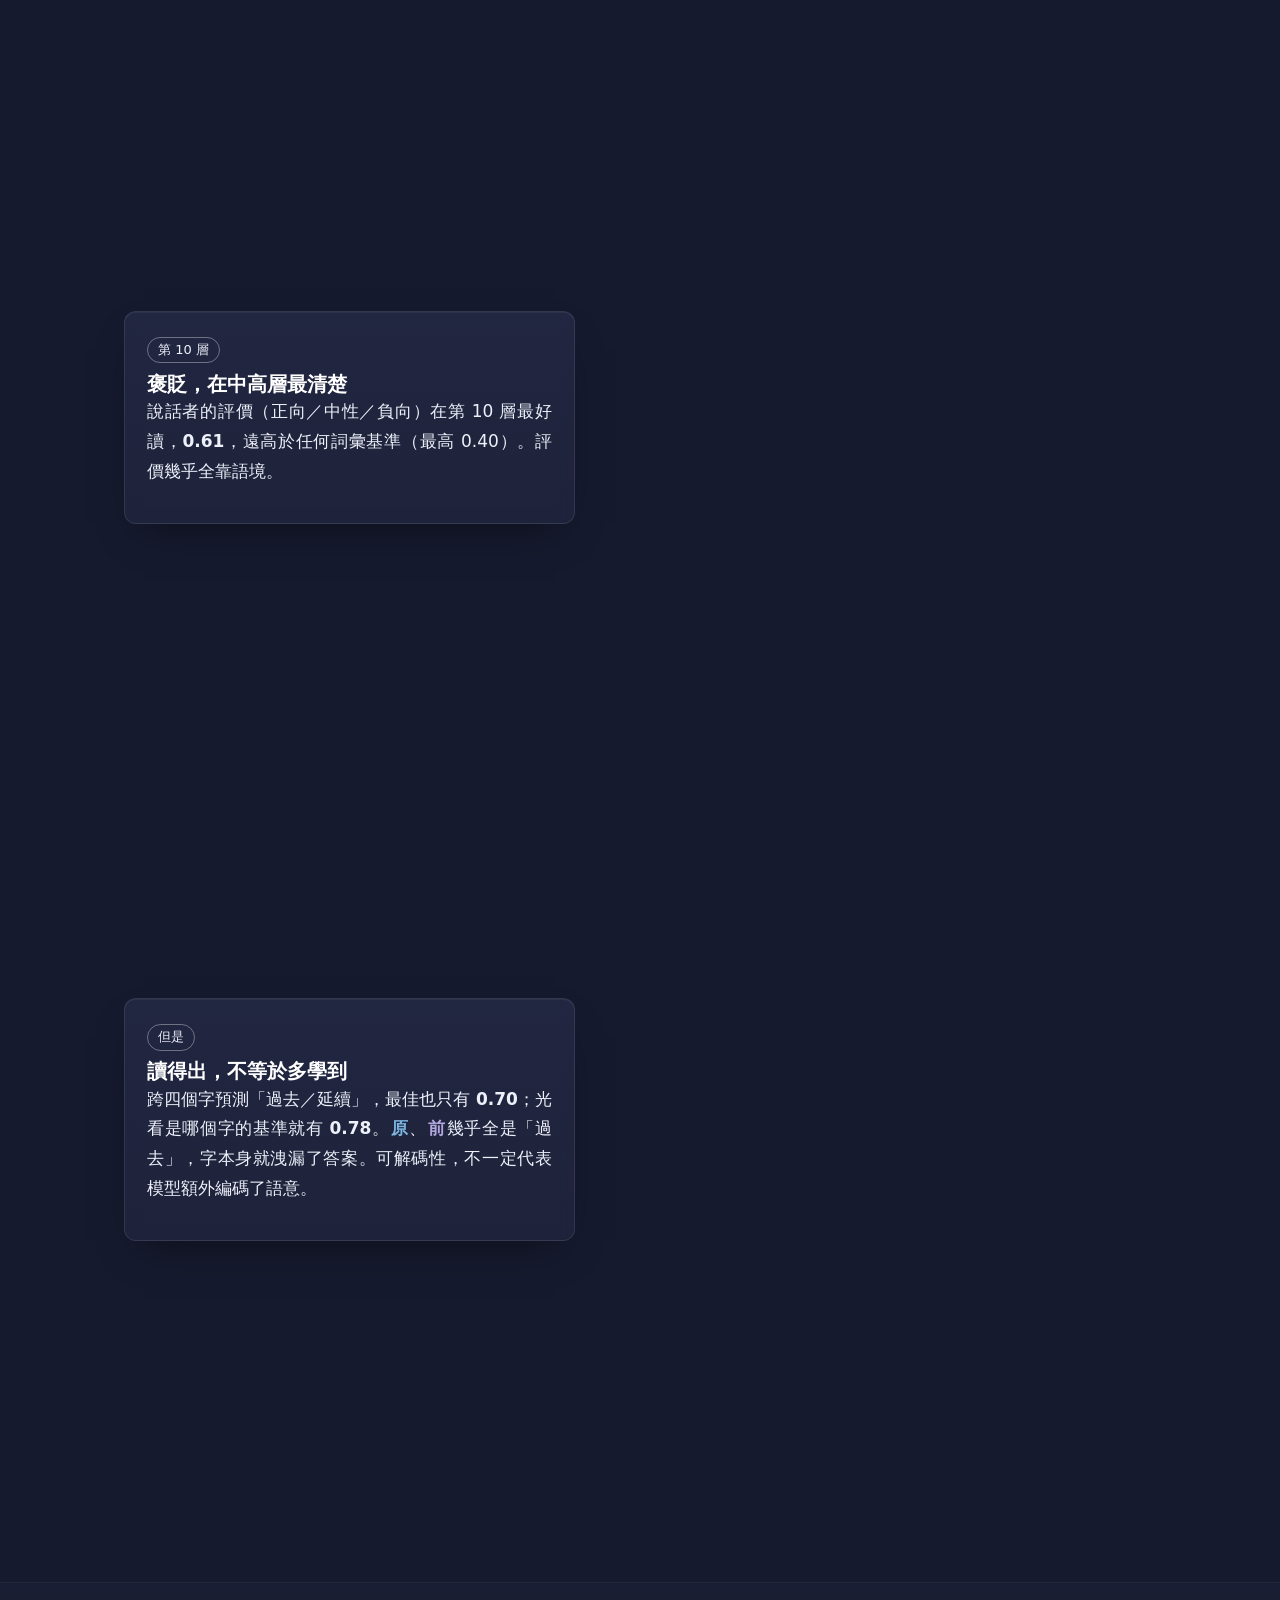
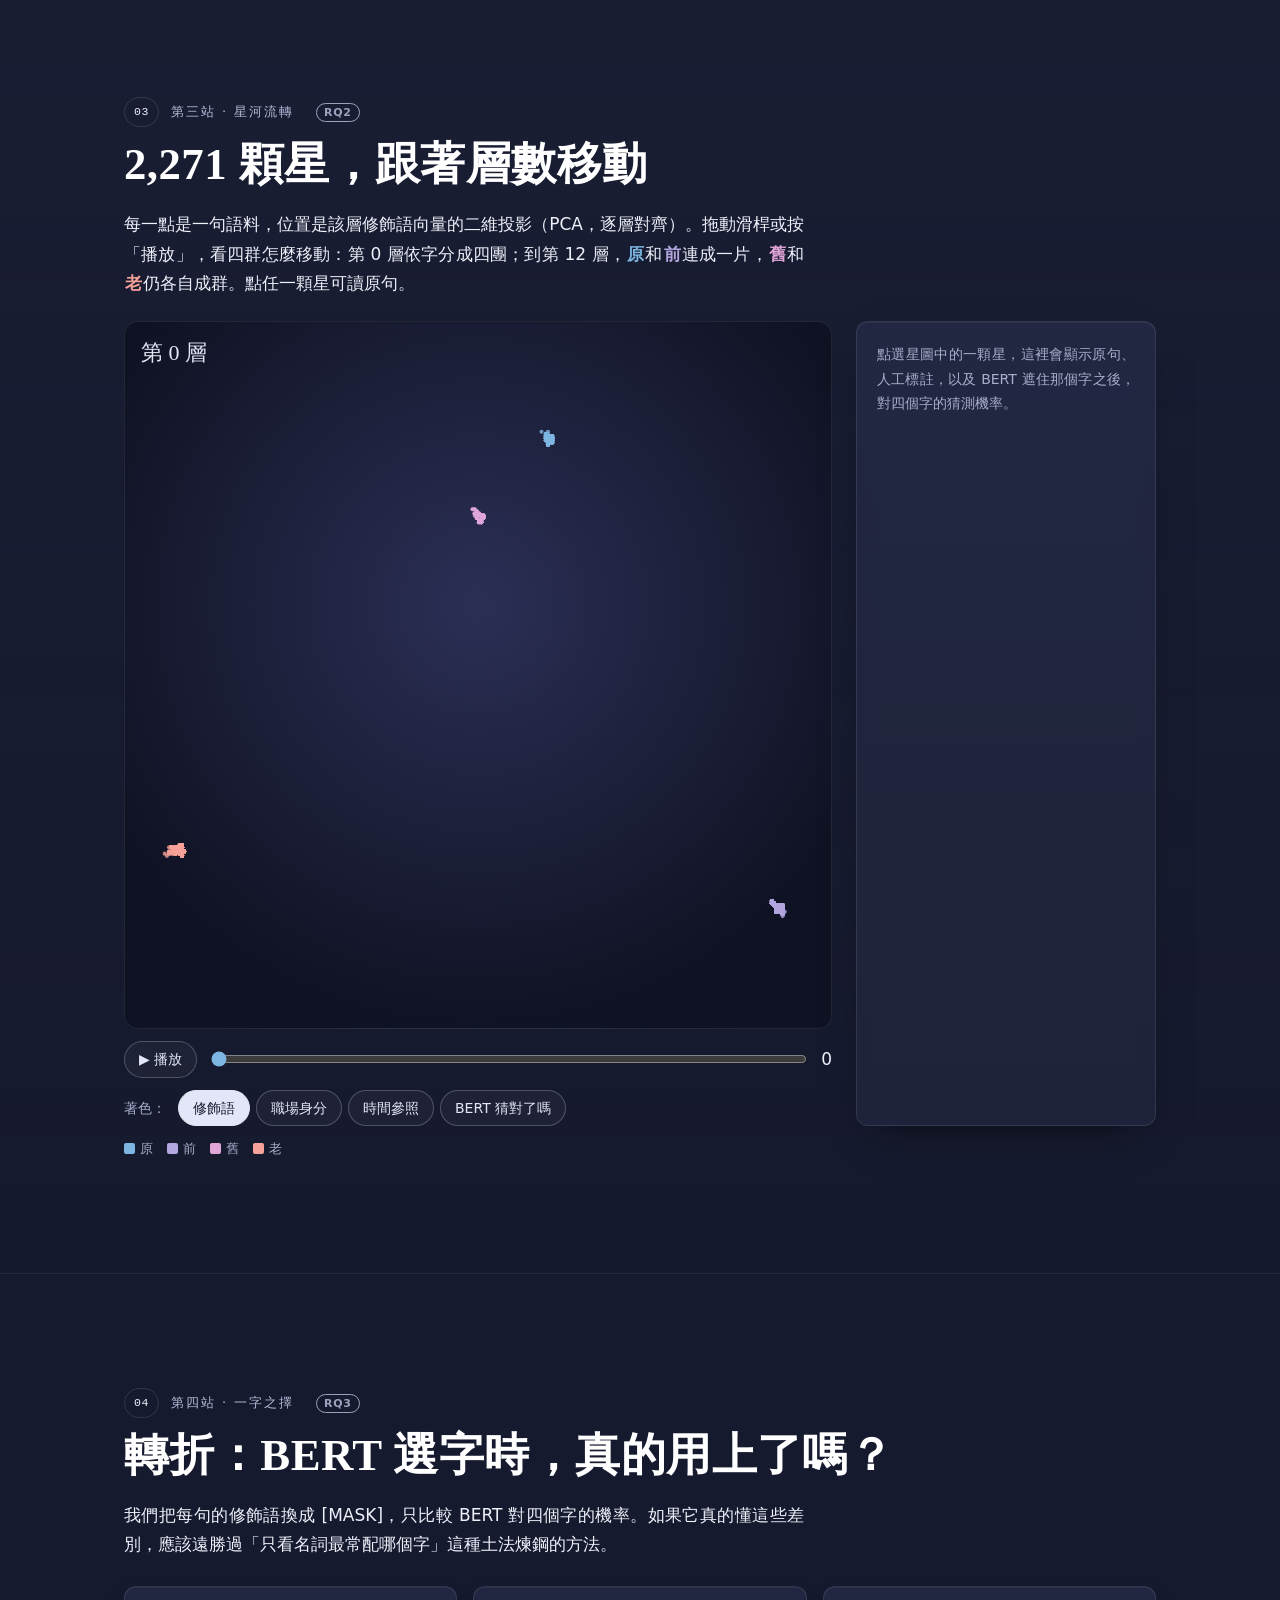
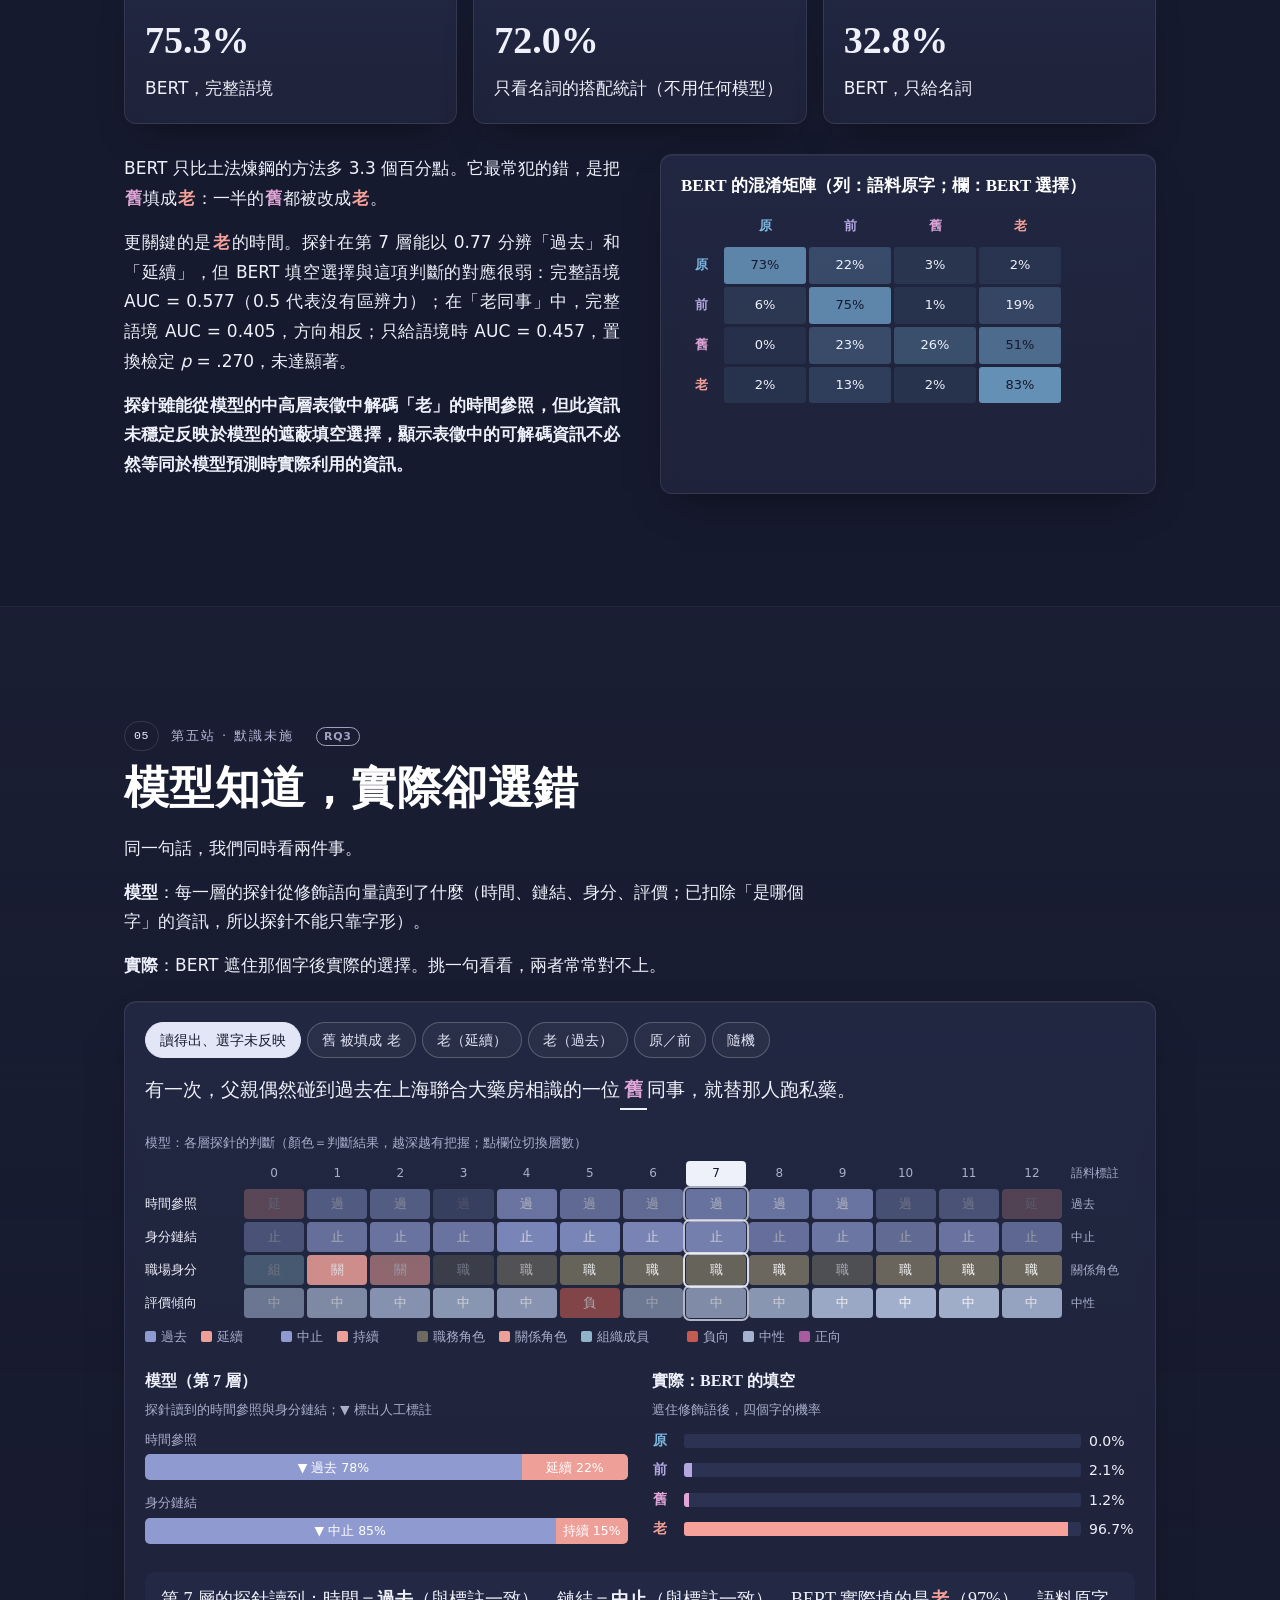
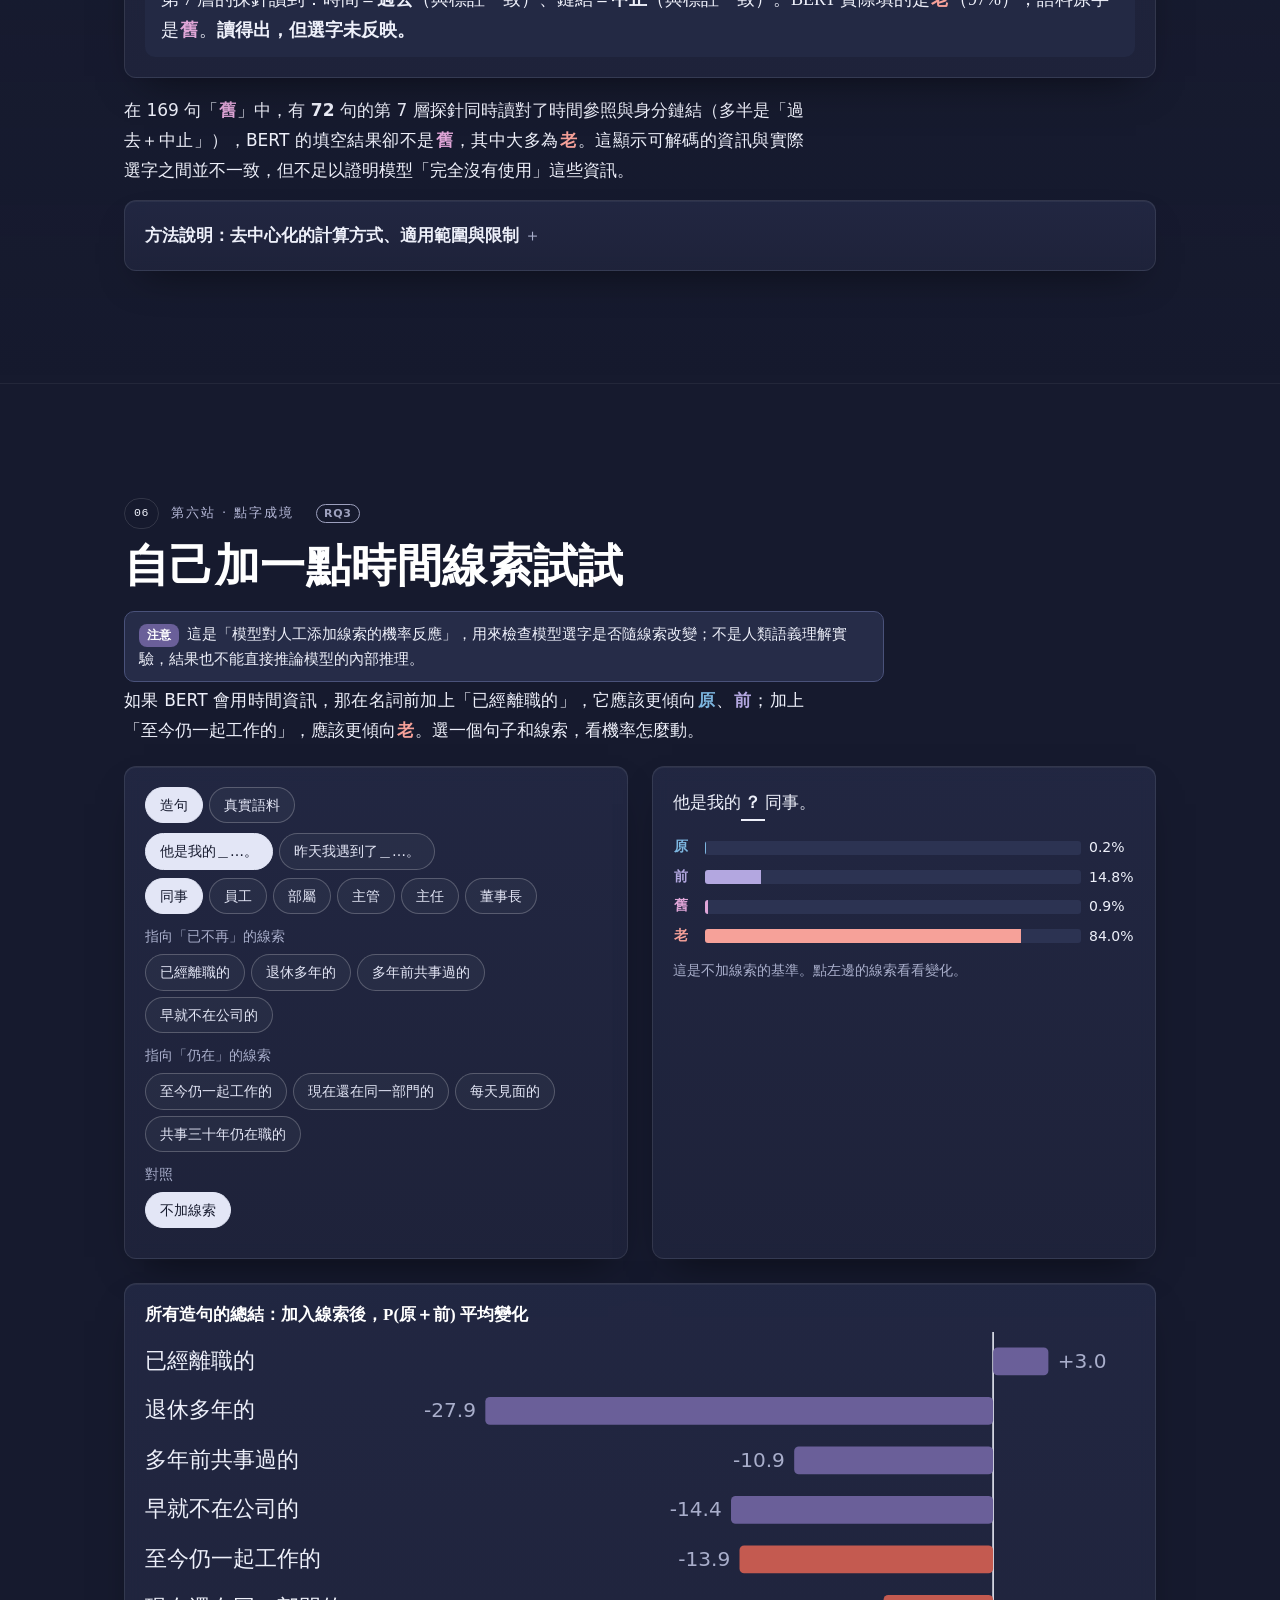
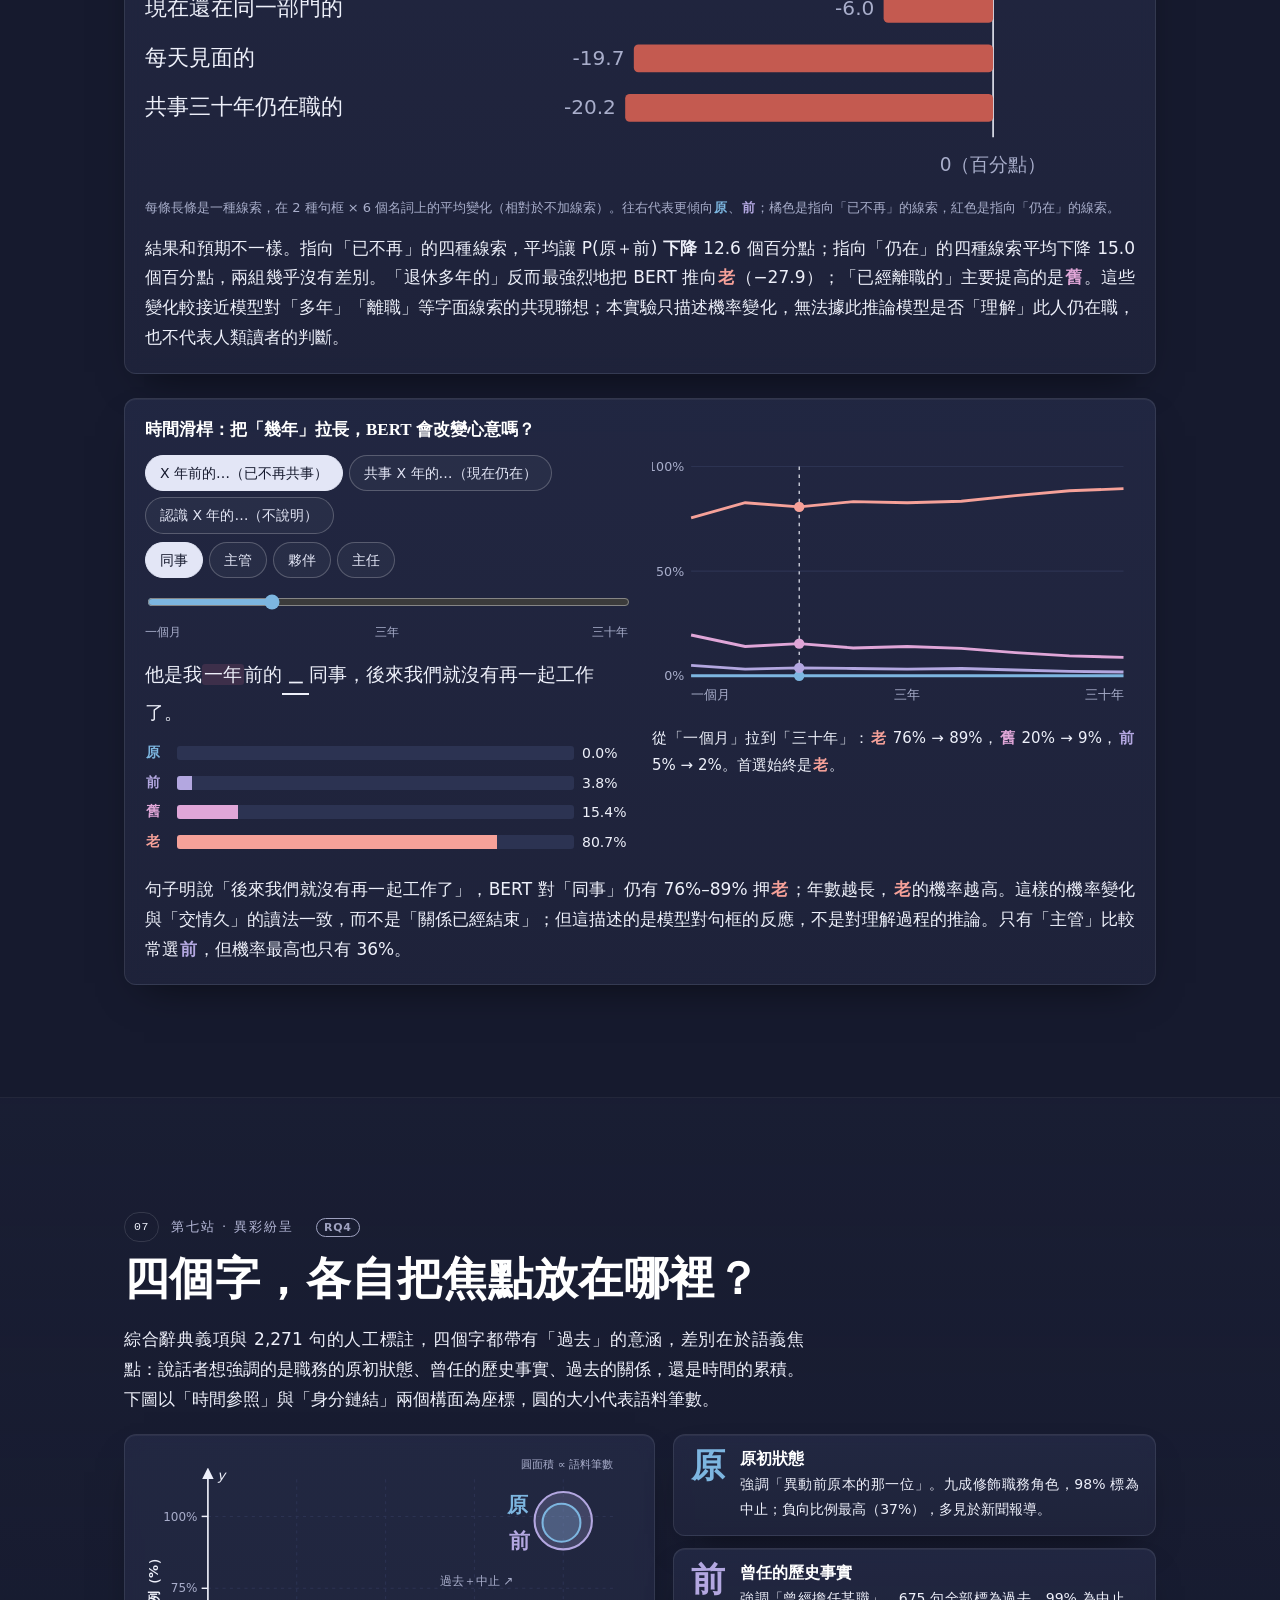
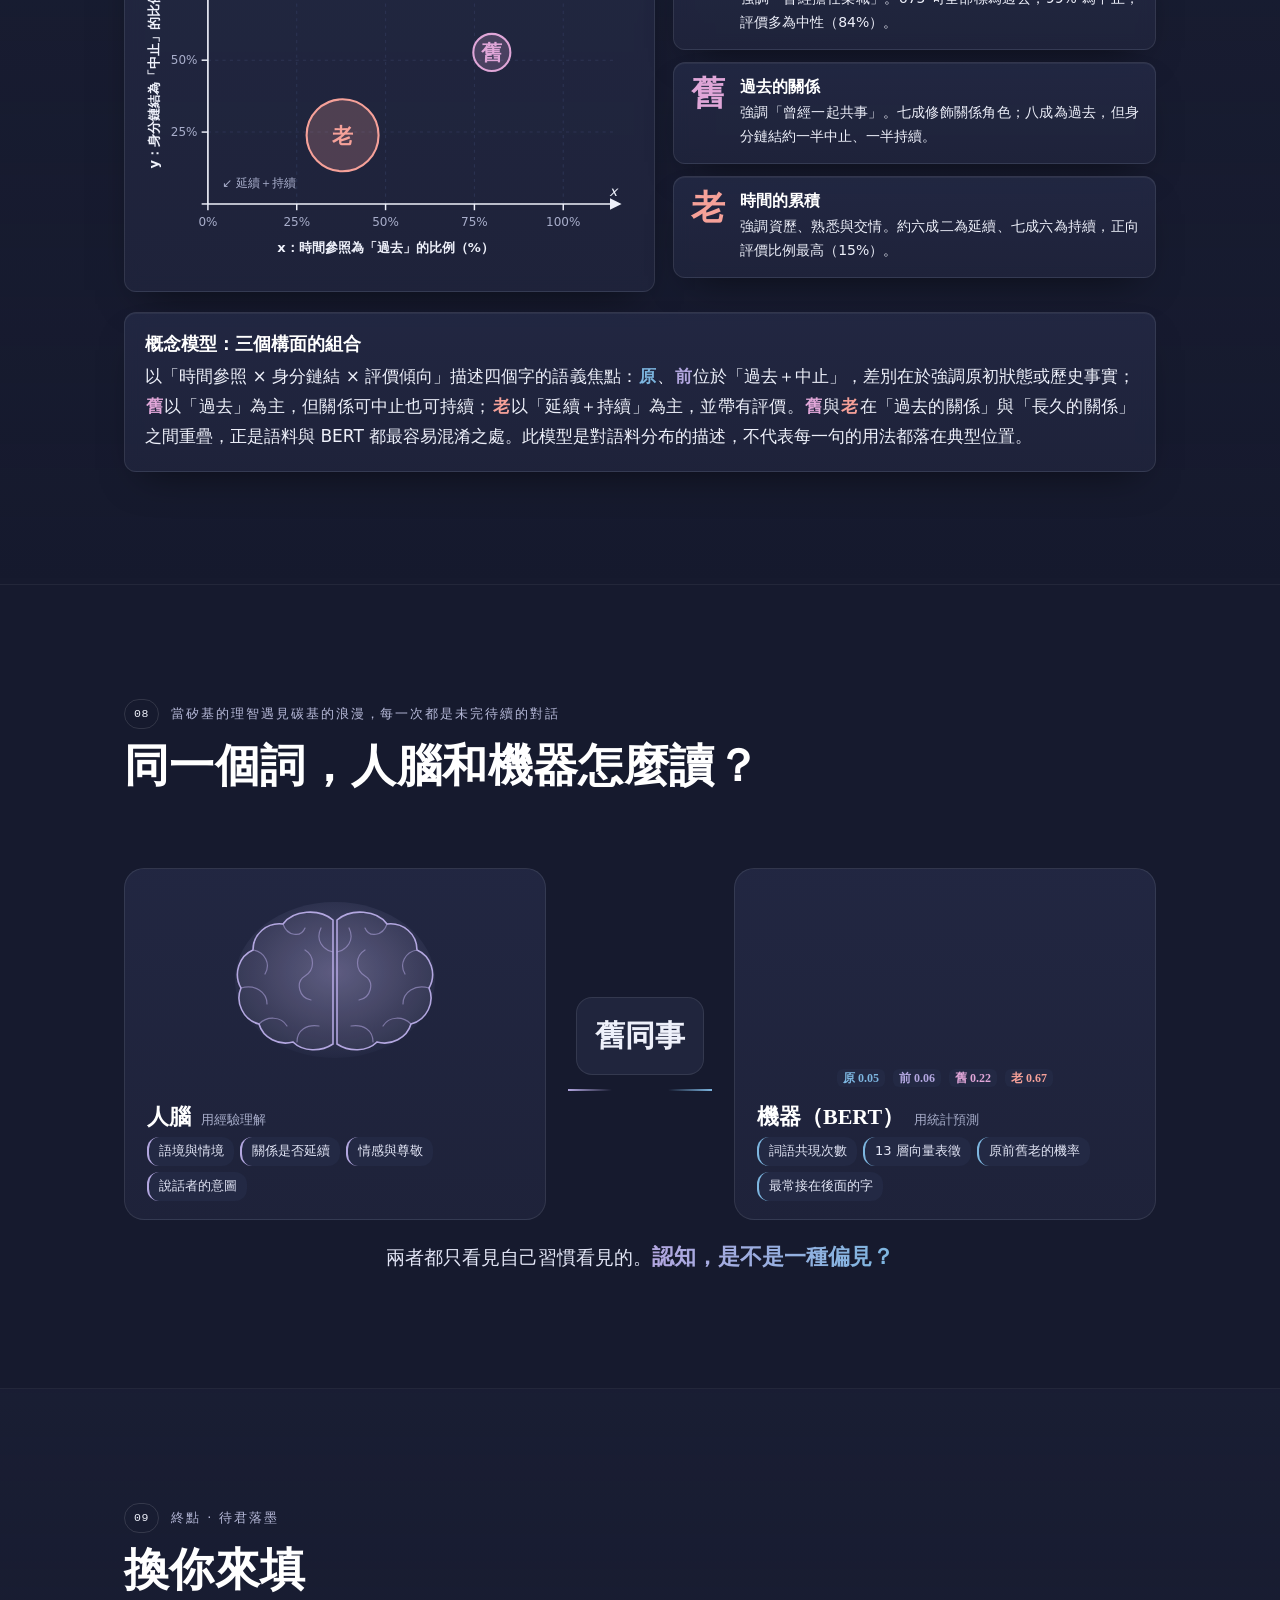
==== commit e5254447: "Add files via upload" ====
--- a/index.html
+++ b/index.html
@@ -3,10 +3,7 @@
 <head>
 <script>(function(){var d=document.documentElement,t=null,l=null;try{t=localStorage.getItem('yq-theme');l=localStorage.getItem('yq-lang');}catch(e){}var u=new URLSearchParams(location.search).get('lang');if(u){l=u;try{localStorage.setItem('yq-lang',u)}catch(e){}}d.dataset.theme=t==='light'?'light':'dark';d.dataset.lang=l==='en'?'en':'zh';if(d.dataset.lang==='en')d.classList.add('i18n-pending');})();</script>
 <link rel="stylesheet" href="site.css">
-<link rel="manifest" href="manifest.webmanifest">
 <meta name="theme-color" content="#161a2e">
-<meta name="apple-mobile-web-app-capable" content="yes">
-<meta name="apple-mobile-web-app-title" content="原前舊老">
 <link rel="apple-touch-icon" href="icons/icon-180.png">
 <link rel="icon" href="icons/icon-192.png">
 
@@ -293,6 +290,19 @@
 @media (max-width:820px){.hm{overflow:hidden}.hm>*{min-width:0}.hm .rl{font-size:10.5px;line-height:1.25;overflow-wrap:anywhere}}
 #frBar .fr-app{flex:none;display:flex;align-items:center;height:38px;padding:0 14px;margin-left:4px;border-radius:20px;text-decoration:none;font-size:13px;font-weight:600;color:#fff;background:linear-gradient(135deg,#668fca,#776b97);white-space:nowrap}
 @media (max-width:640px){#frBar .fr-app{height:32px;padding:0 10px;font-size:12px}}
+.hero-ctas{display:flex;flex-wrap:wrap;gap:12px;align-items:center;margin:26px 0 18px}
+.hc-app{display:flex;align-items:center;gap:12px;padding:10px 18px 10px 10px;border-radius:20px;text-decoration:none;color:#fff;background:linear-gradient(135deg,rgba(102,143,202,.9),rgba(119,107,151,.9));box-shadow:0 14px 34px -14px rgba(102,143,202,.8);border:1px solid rgba(255,255,255,.18);transition:transform .2s}
+.hc-app:hover{transform:translateY(-2px)}
+.hc-app img{border-radius:10px;flex:none}.hc-app span{display:flex;flex-direction:column;line-height:1.35}.hc-app b{font-size:16px}.hc-app small{font-size:12.5px;opacity:.85}.hc-app i{font-style:normal;font-size:18px;margin-left:4px}
+.hc-go{color:#d6dcef;text-decoration:none;font-size:14.5px;padding:10px 14px;border-radius:20px;border:1px solid rgba(255,255,255,.2)}
+.hc-go:hover{background:rgba(255,255,255,.08)}
+.appcard{display:flex;align-items:center;gap:20px;margin-top:30px;padding:22px 24px;border-radius:24px;text-decoration:none;color:var(--ink);background:linear-gradient(135deg,color-mix(in srgb,var(--yuan) 16%,var(--card)),color-mix(in srgb,var(--jiu) 16%,var(--card)));border:1px solid var(--line);transition:transform .2s,box-shadow .2s}
+.appcard:hover{transform:translateY(-3px);box-shadow:0 20px 40px -22px var(--shadow-c)}
+.appcard img{border-radius:16px;flex:none}.appcard b{font-family:var(--serif);font-size:22px;line-height:1.35;display:block;margin:2px 0 6px}.appcard p{margin:0;font-size:14.5px;color:var(--muted);text-align:left}
+.ac-k{font-size:12px;letter-spacing:.14em;color:var(--muted)}
+.ac-go{flex:none;padding:10px 18px;border-radius:24px;color:#fff;font-weight:600;font-size:14px;background:linear-gradient(135deg,#668fca,#4f587d)}
+@media (max-width:640px){.appcard{flex-direction:column;align-items:flex-start}.hc-app b{font-size:15px}}
+.fr-btns{display:flex;gap:10px;flex-wrap:wrap}.fr-appbtn{background:linear-gradient(135deg,#668fca,#776b97);color:#fff!important;border-color:transparent!important}
 </style>
 </head>
 <body>
@@ -311,6 +321,7 @@
         <div class="stat"><b class="num" data-count="13">13</b><span>層 BERT 表徵逐層探測</span></div>
         <div class="stat"><b class="num" data-count="75.3" data-dec="1" data-suf="%">75.3%</b><span>BERT 遮蔽填空正確率</span></div>
       </div>
+      <div class="hero-ctas fx-in d5"><a class="hc-app" href="https://chiuryan2002-stack.github.io/xueershixi/"><img src="icons/icon-192.png" alt="" width="34" height="34"><span><b>開啟學習 App「學而時習」</b><small>每日一題・分級練習・錯題本，可安裝到手機</small></span><i>↗</i></a><a class="hc-go" href="#rq">先看研究 ↓</a></div>
       <div class="byline fx-in d5">邱珮慈 · 國立臺灣師範大學 · 模型：bert-base-chinese（參數凍結）</div>
     </div>
     <div class="towerinfo fx-in d4">
@@ -511,6 +522,7 @@
   <h2>換你來填</h2>
   <p>跟著小張走過三十年職場，看 BERT 在哪一幕跟不上故事；或者直接挑戰真實語料題。你能比 BERT 更會選嗎？從真實語料抽題，先選再揭曉語料原字與 BERT 的答案。課堂上可用「主持模式」讓全班一起和 BERT 對決。</p>
   <div class="cta"><a href="annotate.html">人工標註闖關</a><a href="story.html">小張的職場三十年（互動故事）</a><a href="duel.html">開始「你來填」</a><a class="ghost" href="duel.html#host">主持模式（課堂用）</a></div>
+  <a class="appcard" href="https://chiuryan2002-stack.github.io/xueershixi/"><img src="icons/icon-192.png" alt="" width="64" height="64"><div><div class="ac-k">華語教學應用</div><b>把研究變成練習：學而時習 App</b><p>96 題分級辨析（初級、中級、高級），每題附線索解析與英譯；錯題本、間隔複習、教師後台，也能在瀏覽器裡讓 BERT 填你造的句子。手機開啟後可加入主畫面。</p></div><span class="ac-go">開啟 App ↗</span></a>
 </div></div></section>
 
 <footer><div class="wrap">
@@ -1018,7 +1030,7 @@
 (function(){
   const order=[['rq','RQ','導覽'],['s0','00','辭海尋義'],['s1','01','各司其職'],['s2','02','十三重門'],['s3','03','星河流轉'],['s4','04','一字之擇'],['mind','05','默識未施'],['s5','06','點字成境'],['focus','07','異彩紛呈'],['minds','08','矽碳對話'],['s6','09','待君落墨']];
   const bar=document.createElement('div'); bar.id='frBar';
-  bar.innerHTML='<a class="fr-brand" href="#top"><i></i>原前舊老</a><div class="fr-chips"></div><a class="fr-app" href="app.html">學而時習 →</a>';
+  bar.innerHTML='<a class="fr-brand" href="#top"><i></i>原前舊老</a><div class="fr-chips"></div><a class="fr-app" href="https://chiuryan2002-stack.github.io/xueershixi/">學而時習 →</a>';
   const chips=bar.querySelector('.fr-chips'); const secs=[];
   order.forEach(([id,no,lab])=>{ const sec=document.getElementById(id); if(!sec) return; secs.push(sec);
     const k=sec.querySelector('.kicker'); if(k) k.dataset.no=no;
@@ -1034,7 +1046,7 @@
   /* footer head + wordmark */
   const fw=document.querySelector('footer .wrap');
   if(fw){ const head=document.createElement('div'); head.className='fr-foothead';
-    head.innerHTML='<p>模型讀得出時間與關係，<br>選字時卻不一定用得上。</p><a class="fr-top" href="#top">回到頂部 ↑</a>';
+    head.innerHTML='<p>模型讀得出時間與關係，<br>選字時卻不一定用得上。</p><div class="fr-btns"><a class="fr-top fr-appbtn" href="https://chiuryan2002-stack.github.io/xueershixi/">學而時習 App ↗</a><a class="fr-top" href="#top">回到頂部 ↑</a></div>';
     fw.prepend(head);
     const w=document.createElement('div'); w.className='fr-word'; w.innerHTML='<span class="原">原</span><span class="前">前</span><span class="舊">舊</span><span class="老">老</span>'; fw.appendChild(w); }
   const links=[...chips.querySelectorAll('a')];
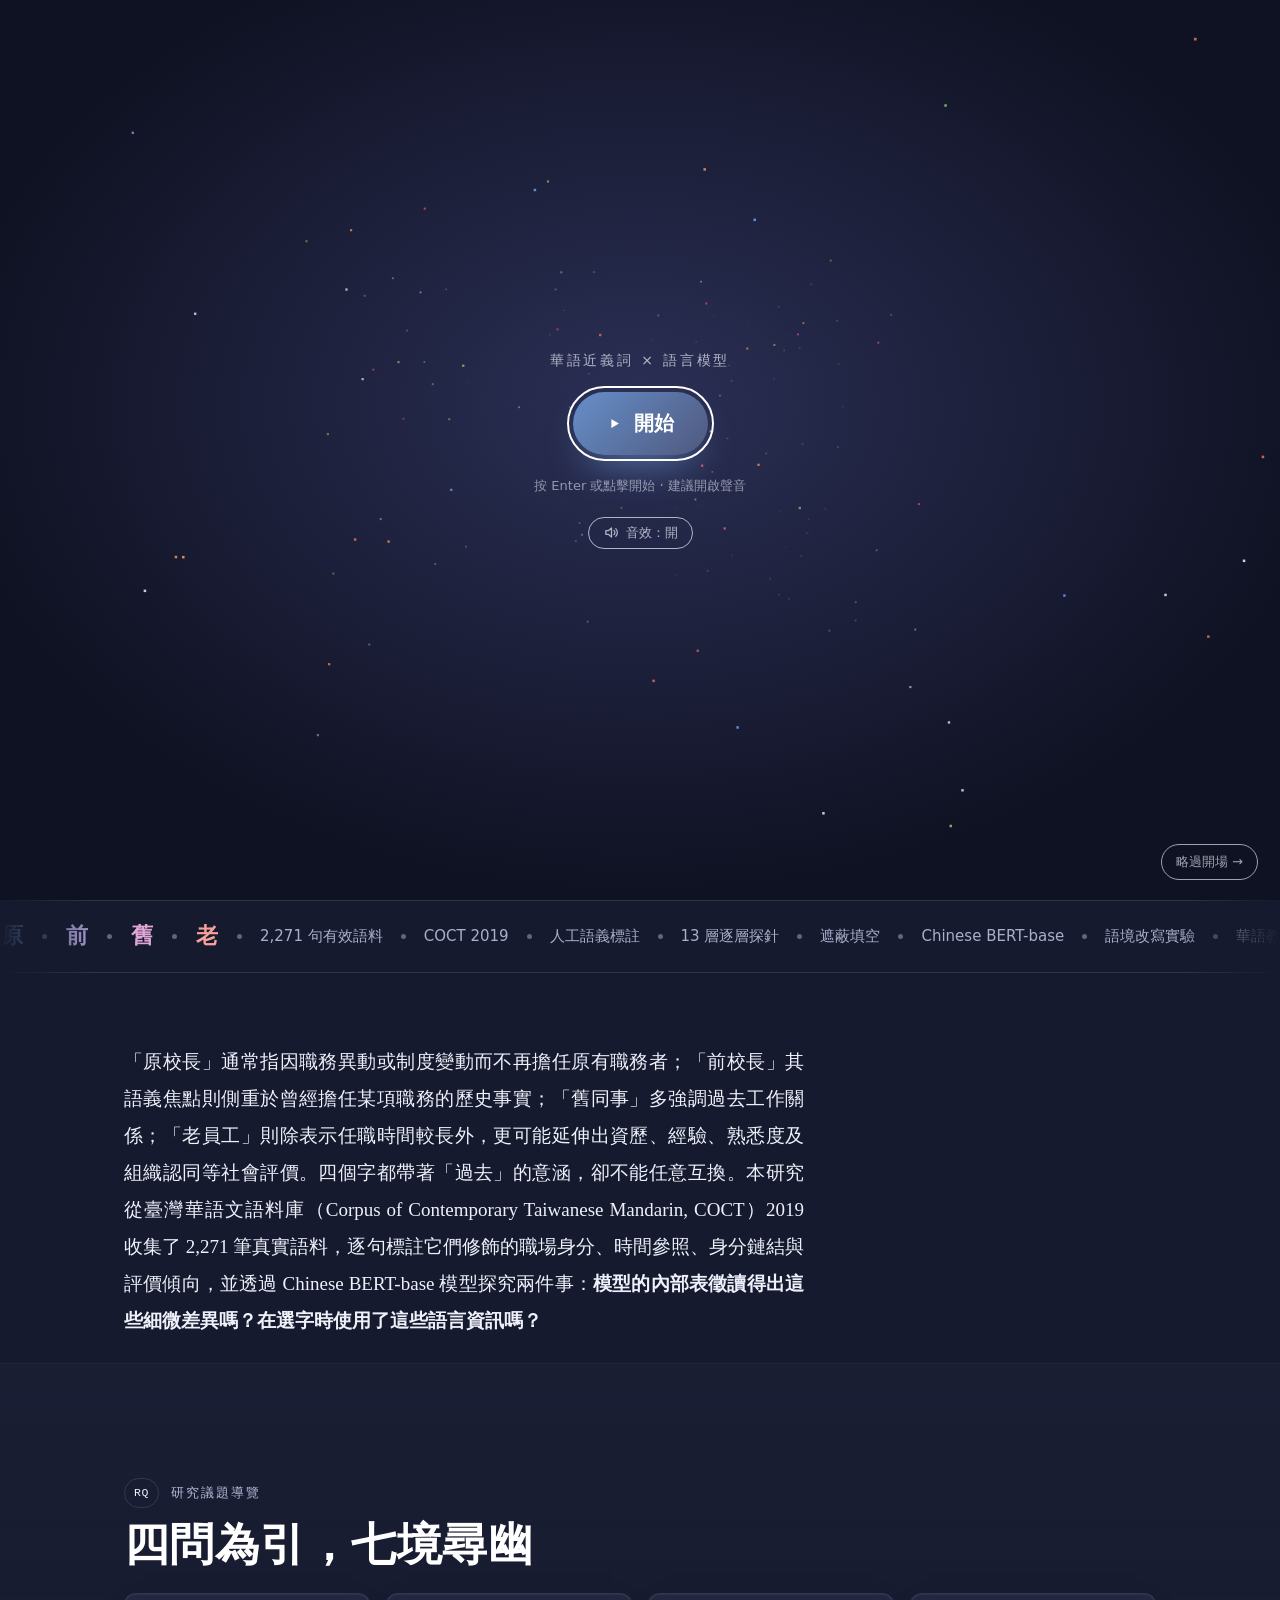
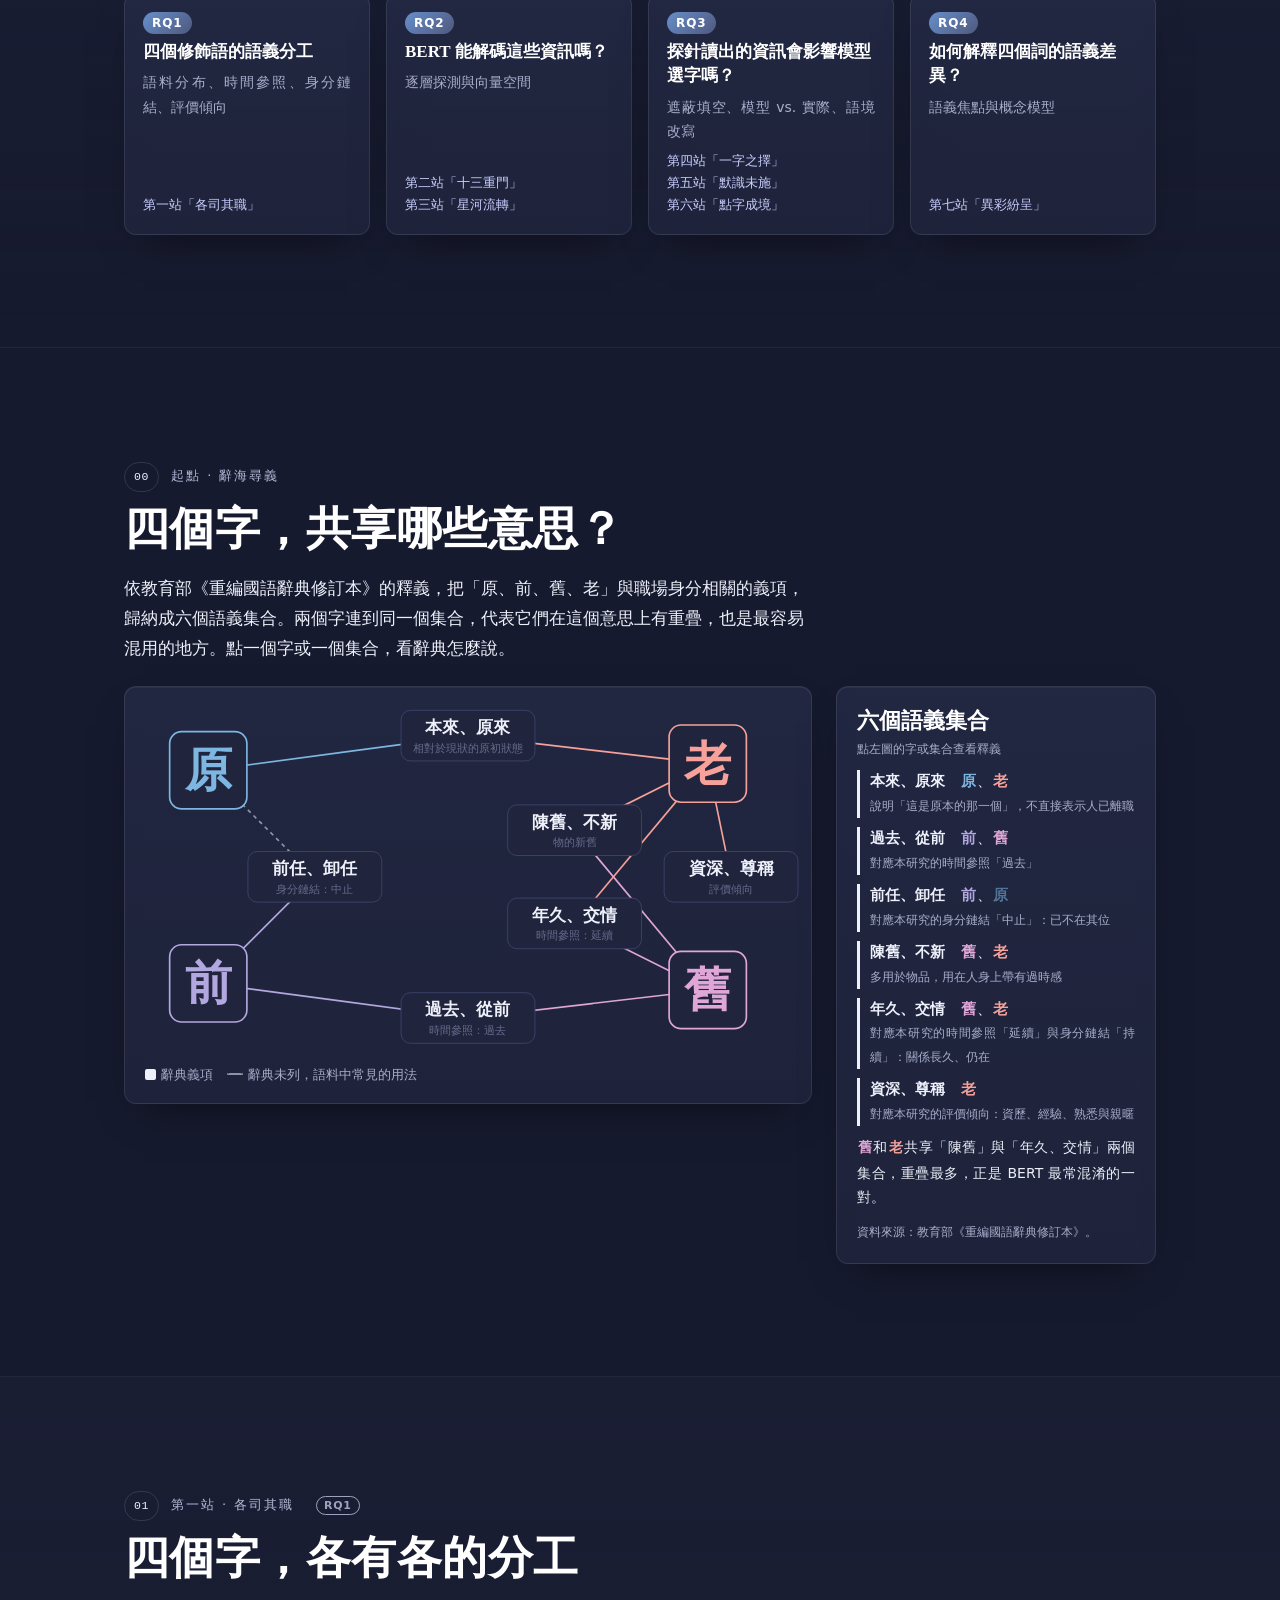
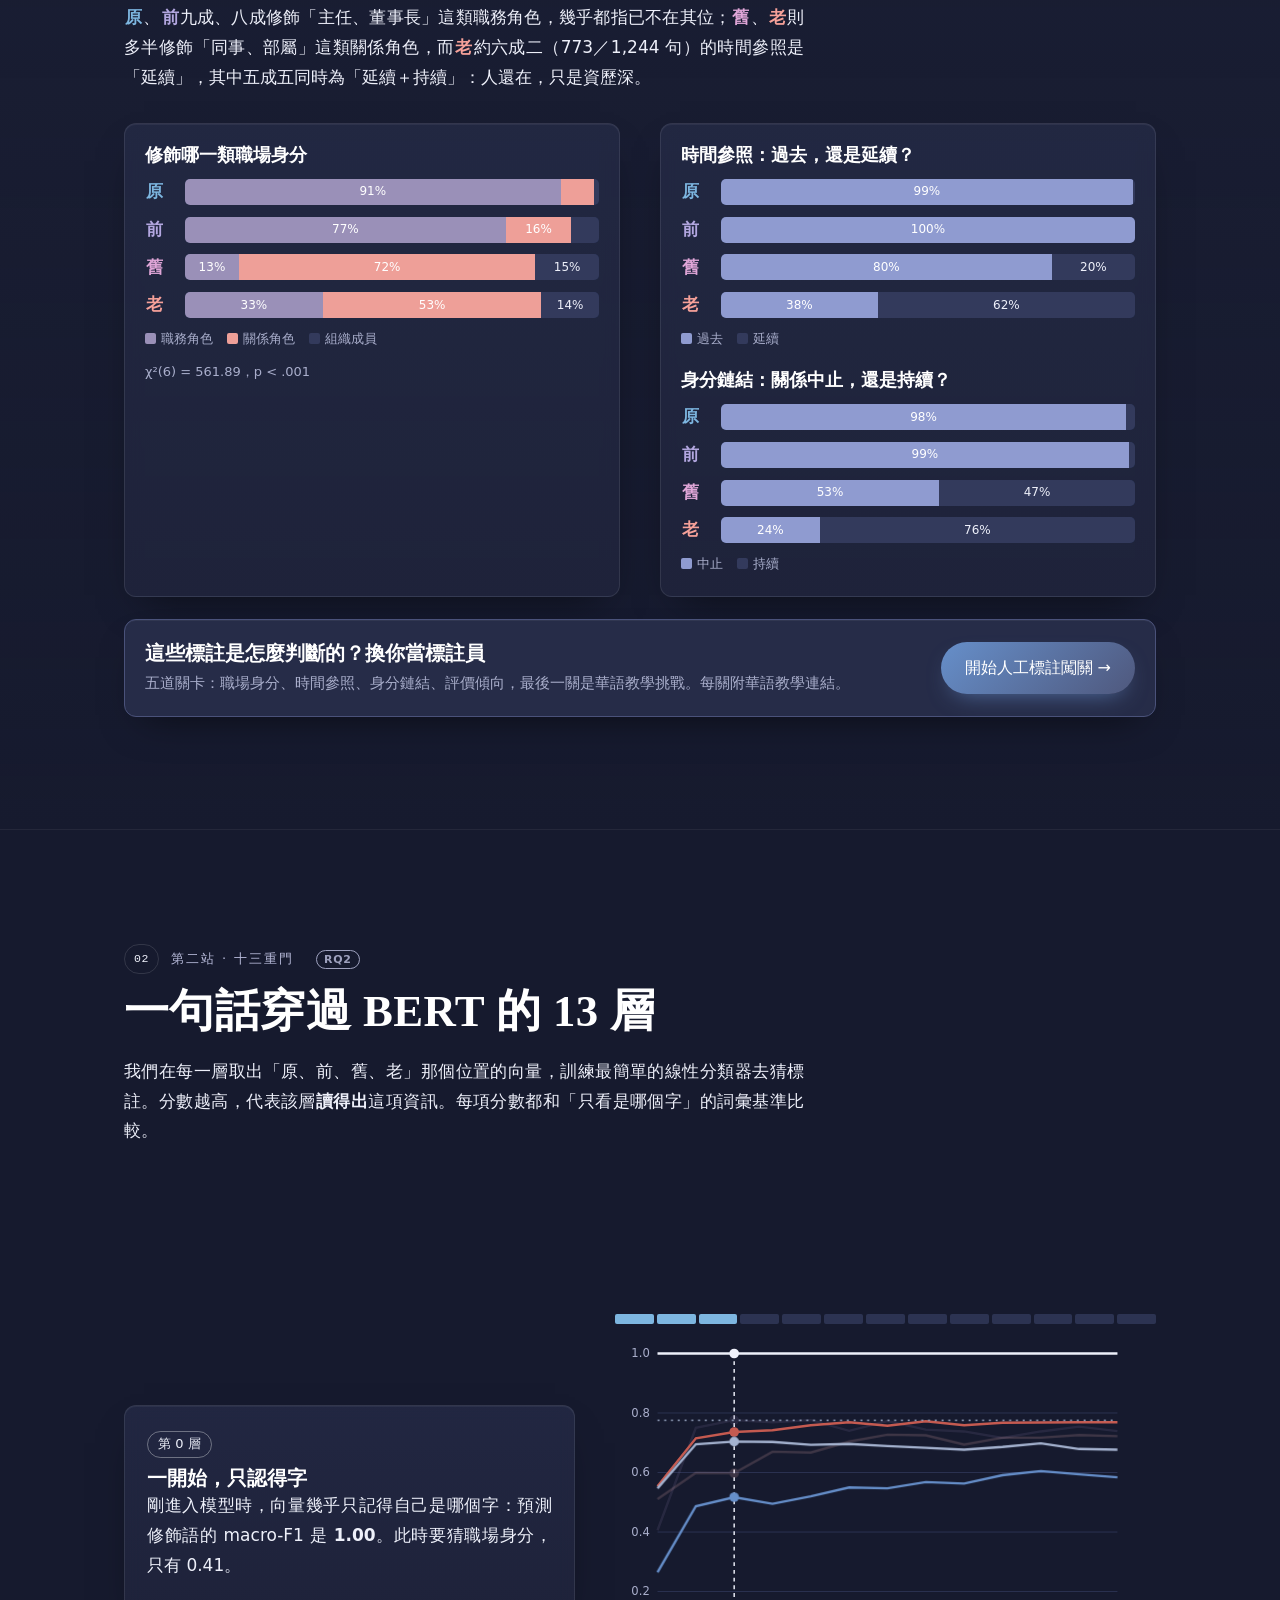
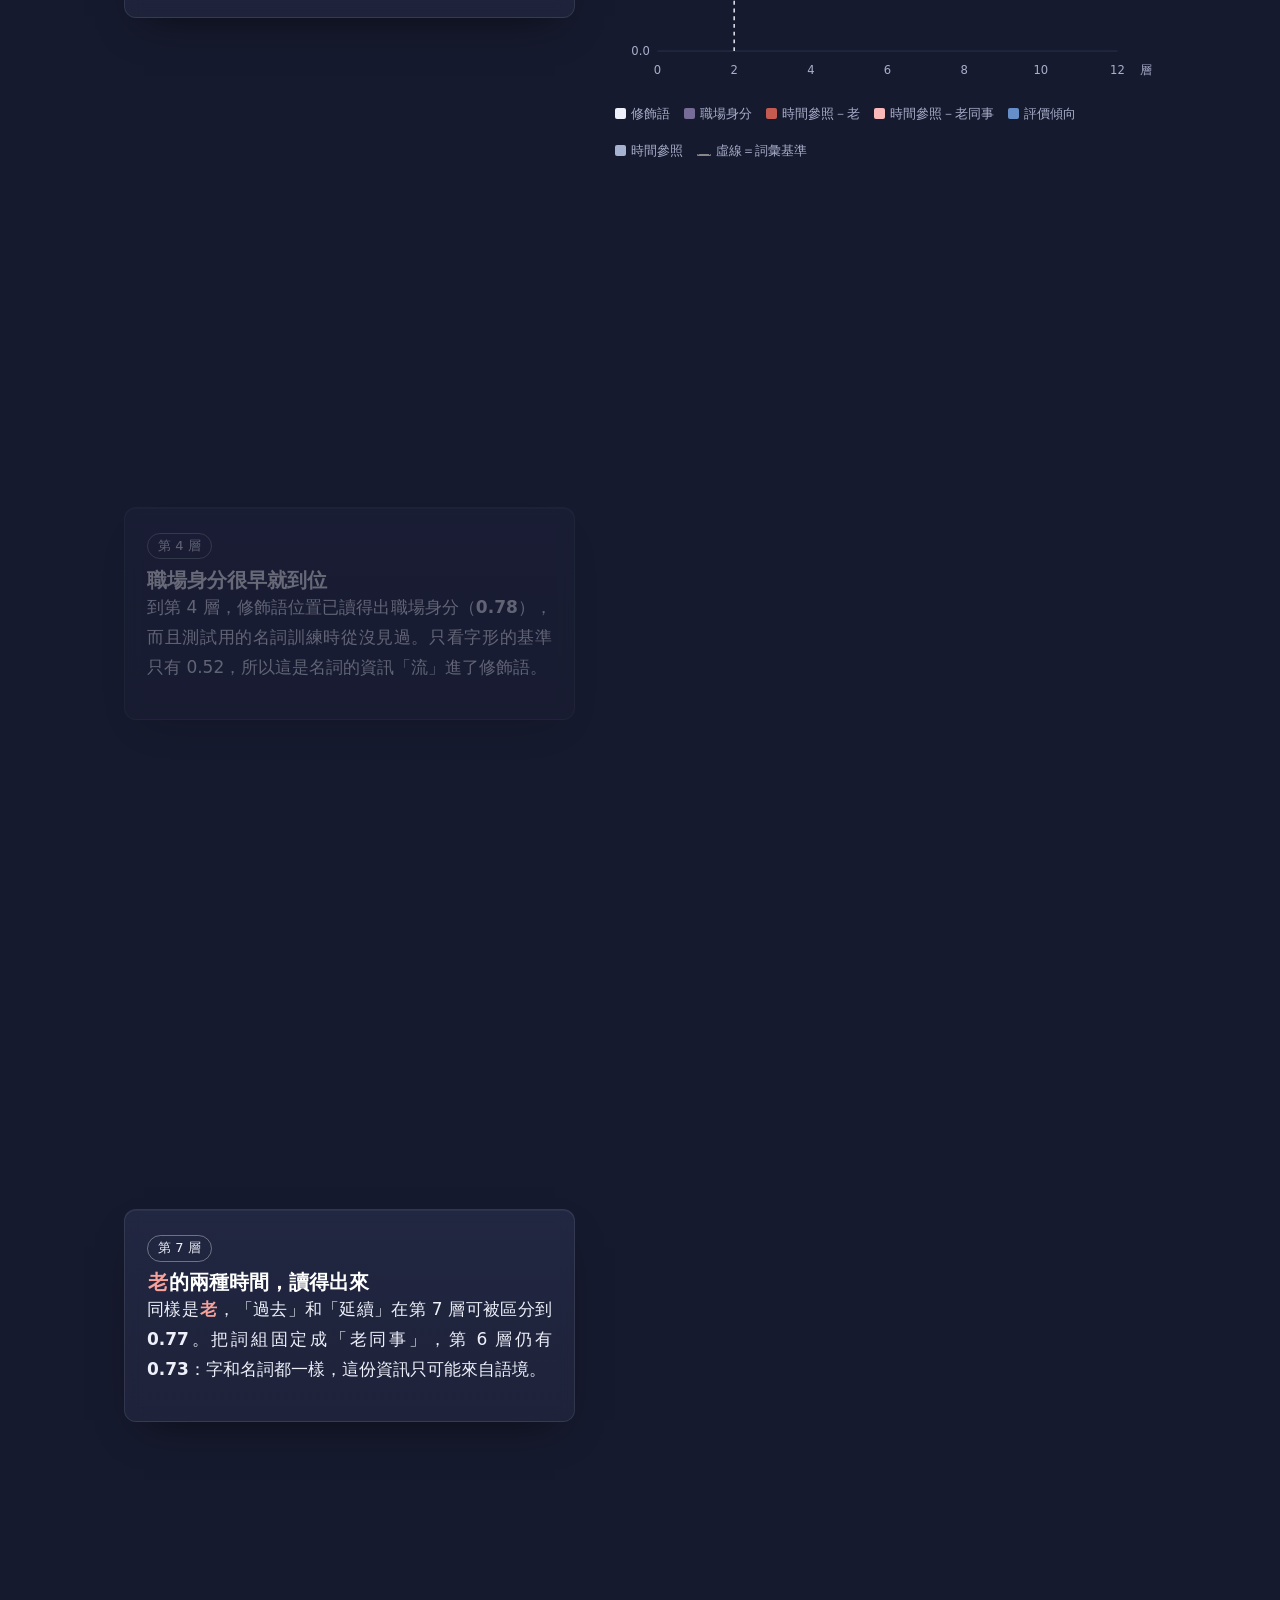
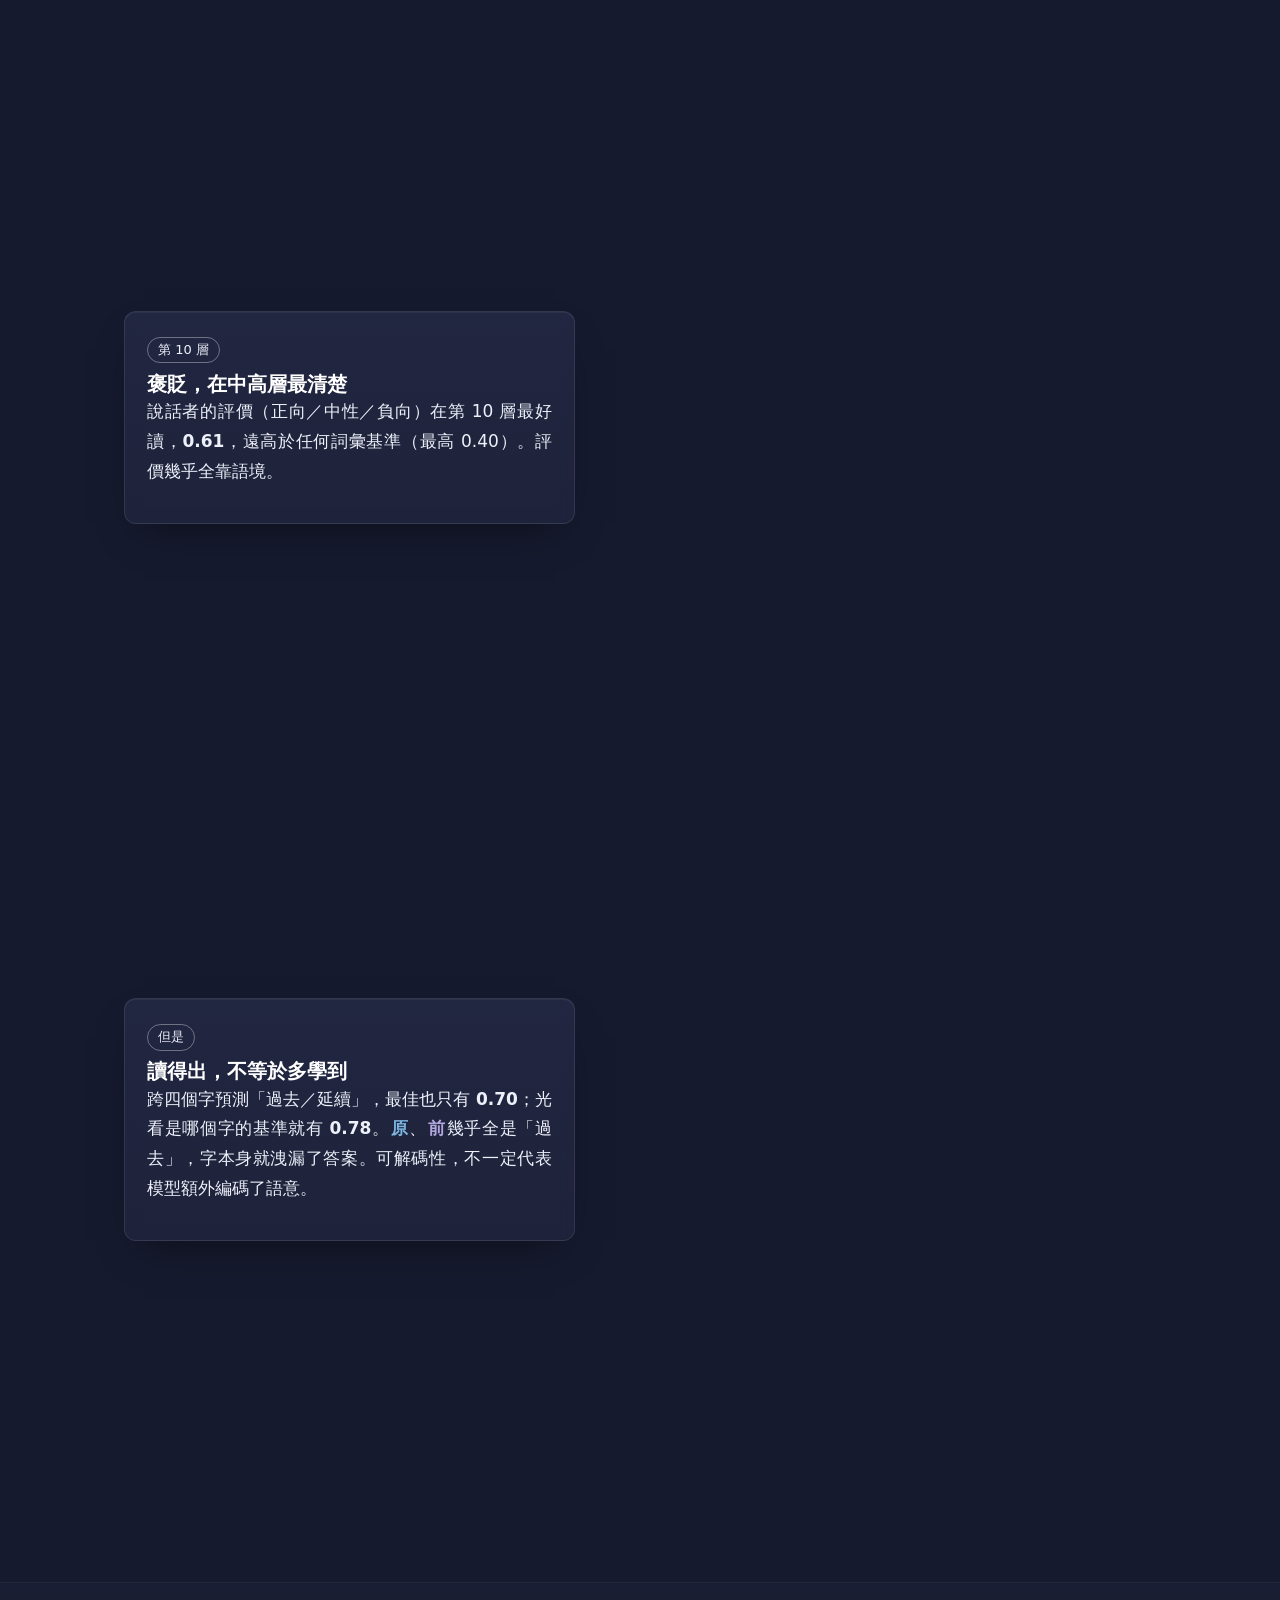
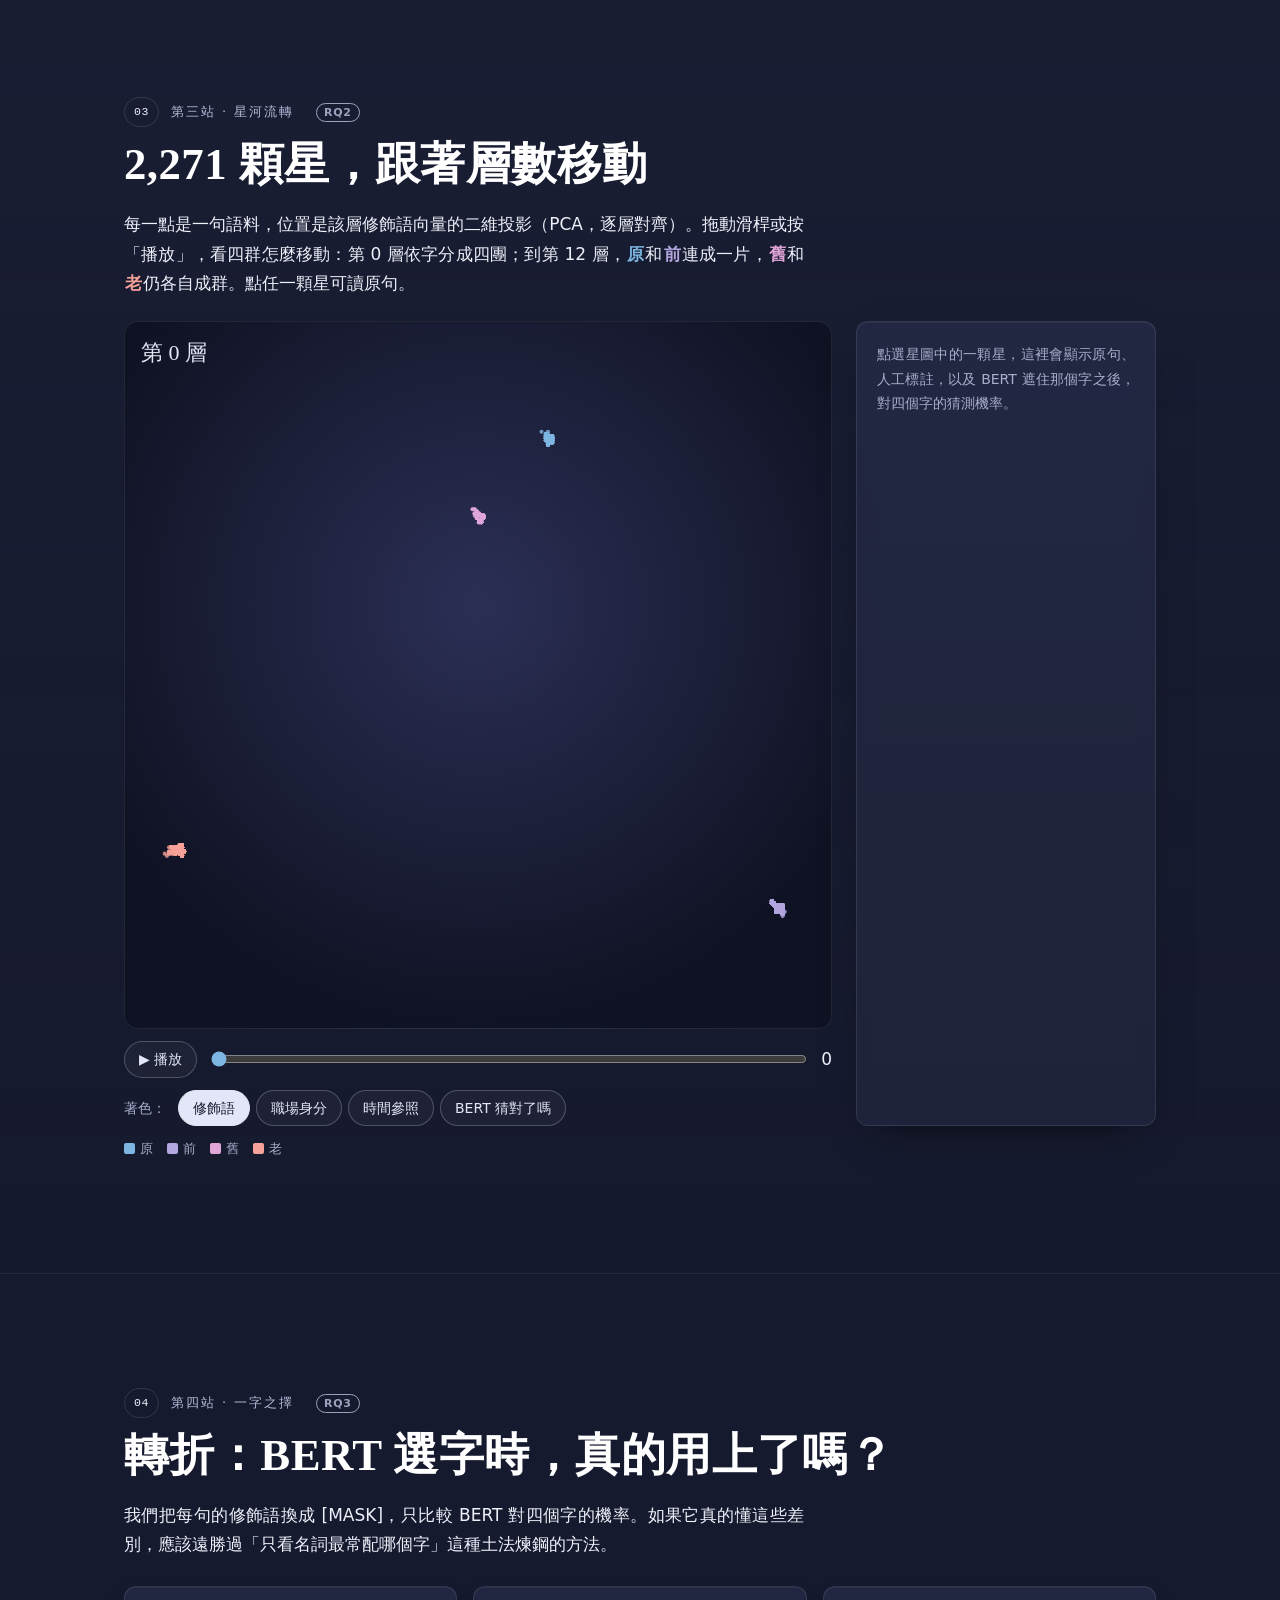
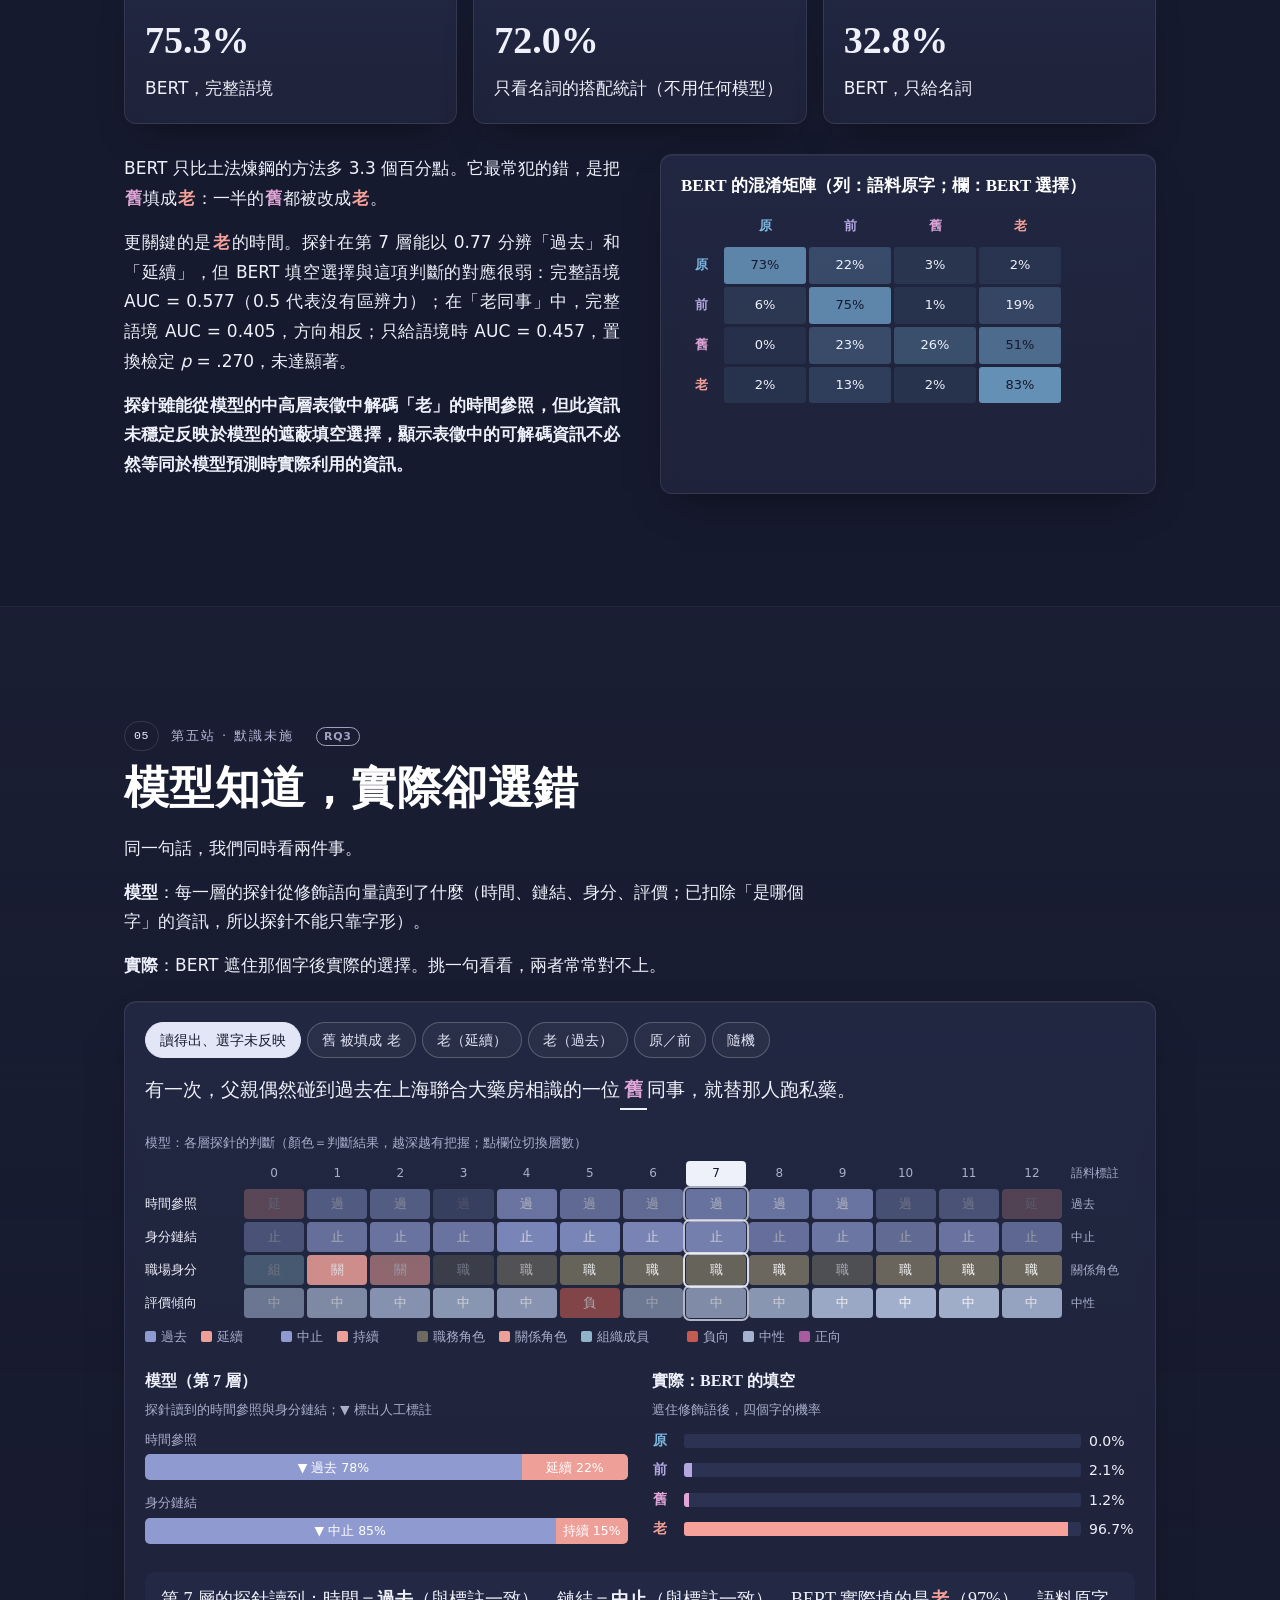
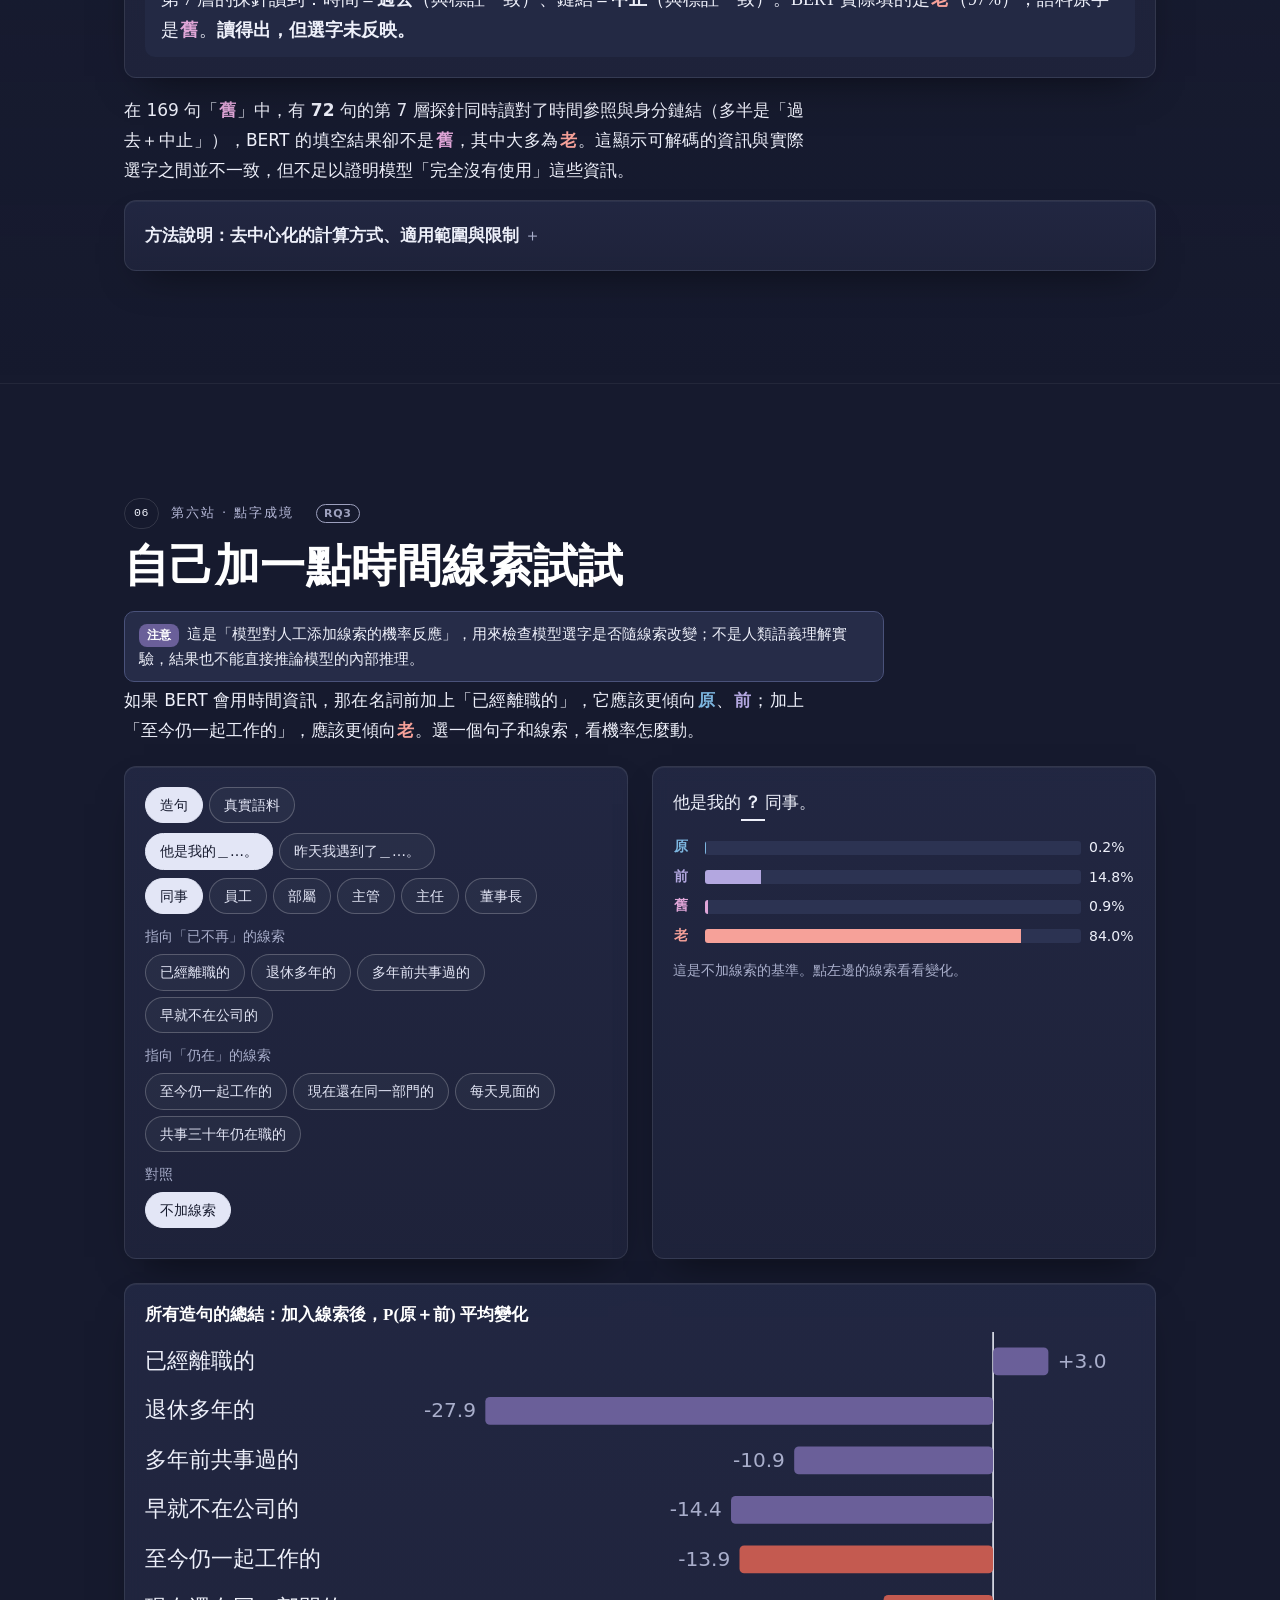
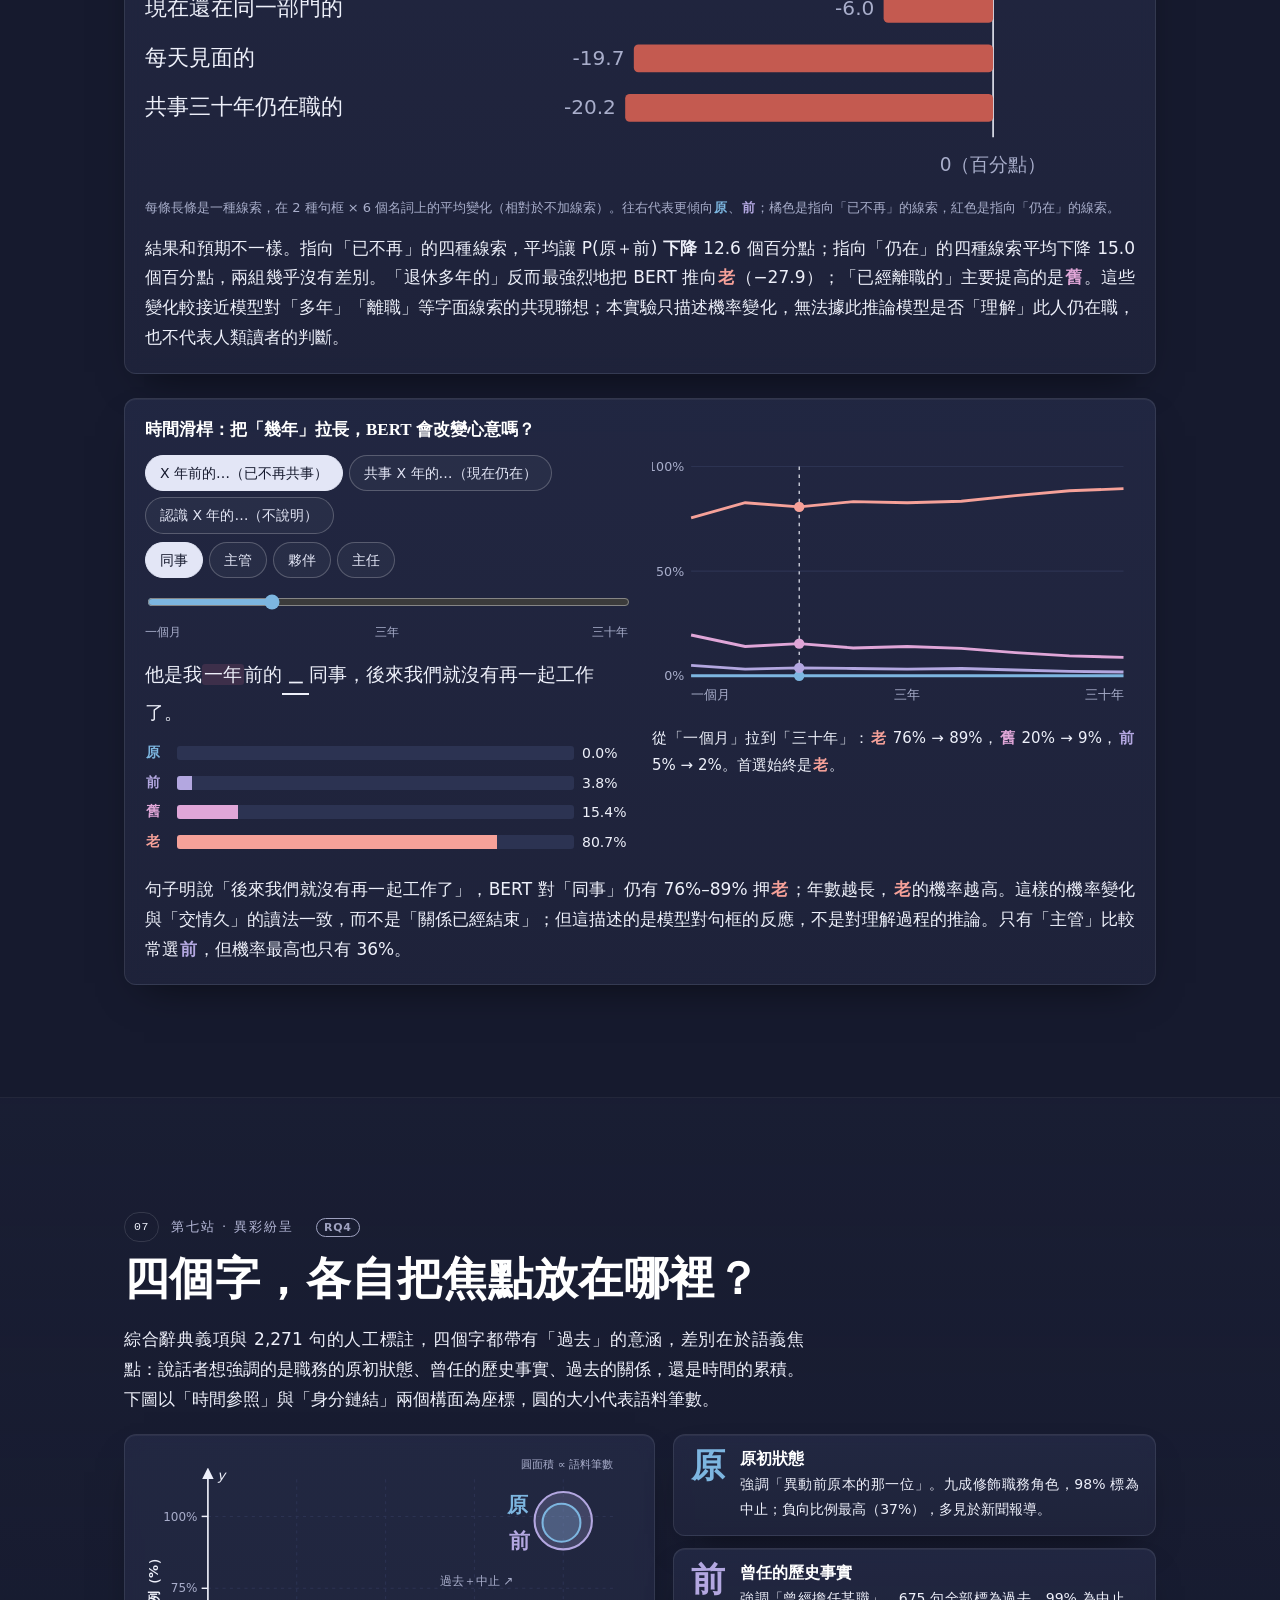
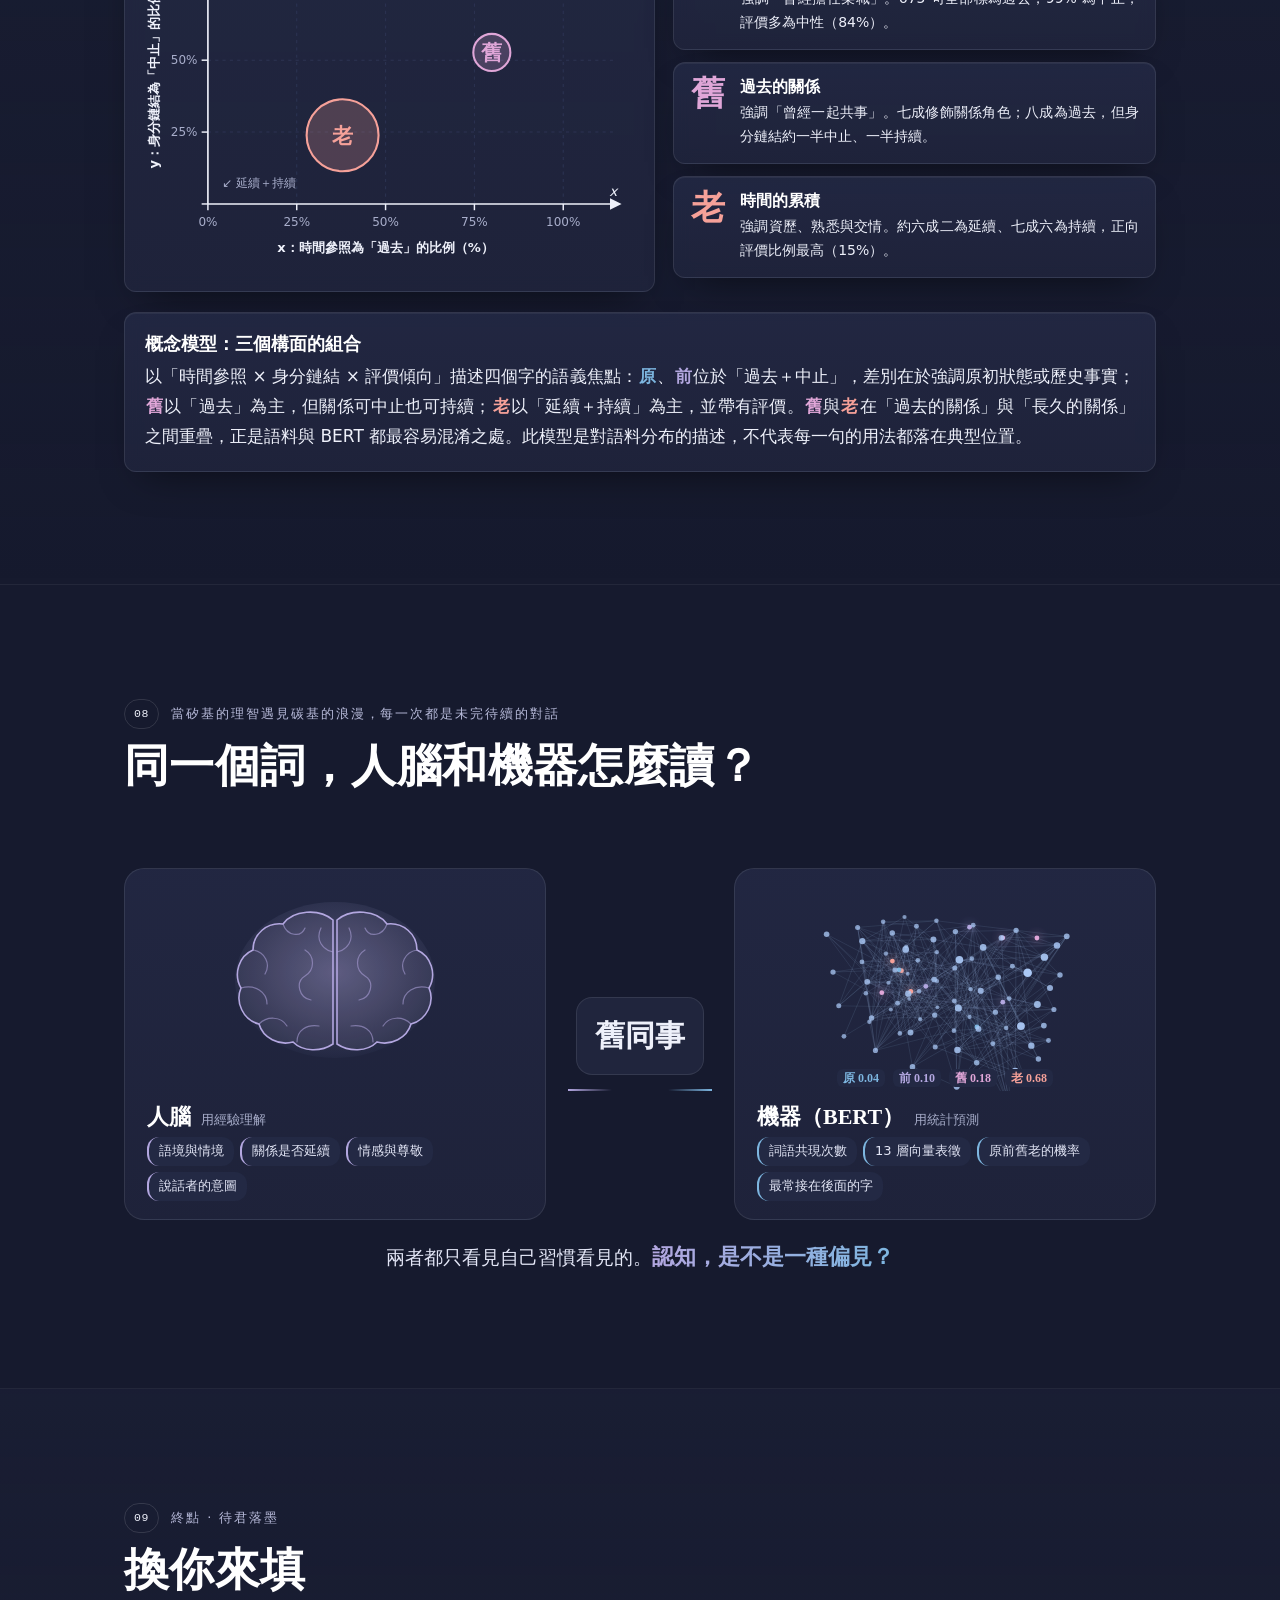
==== commit 700c794b: "Add files via upload" ====
--- a/index.html
+++ b/index.html
@@ -522,7 +522,7 @@
   <h2>換你來填</h2>
   <p>跟著小張走過三十年職場，看 BERT 在哪一幕跟不上故事；或者直接挑戰真實語料題。你能比 BERT 更會選嗎？從真實語料抽題，先選再揭曉語料原字與 BERT 的答案。課堂上可用「主持模式」讓全班一起和 BERT 對決。</p>
   <div class="cta"><a href="annotate.html">人工標註闖關</a><a href="story.html">小張的職場三十年（互動故事）</a><a href="duel.html">開始「你來填」</a><a class="ghost" href="duel.html#host">主持模式（課堂用）</a></div>
-  <a class="appcard" href="https://chiuryan2002-stack.github.io/xueershixi/"><img src="icons/icon-192.png" alt="" width="64" height="64"><div><div class="ac-k">華語教學應用</div><b>把研究變成練習：學而時習 App</b><p>96 題分級辨析（初級、中級、高級），每題附線索解析與英譯；錯題本、間隔複習、教師後台，也能在瀏覽器裡讓 BERT 填你造的句子。手機開啟後可加入主畫面。</p></div><span class="ac-go">開啟 App ↗</span></a>
+  <a class="appcard" href="https://chiuryan2002-stack.github.io/xueershixi/"><img src="icons/icon-192.png" alt="" width="64" height="64"><div><div class="ac-k">華語教學應用</div><b>把研究變成練習：學而時習 App</b><p>96 題依 CEFR 分級（初級 A1–A2、中級 B1–B2、高級 C1–C2），每題附線索解析與英譯；學習端有錯題本與間隔複習，教師端有班級後台與講義；還有「語義眼鏡」瀏覽器外掛，在任何網頁標出原、前、舊、老。</p></div><span class="ac-go">開啟 App ↗</span></a>
 </div></div></section>
 
 <footer><div class="wrap">
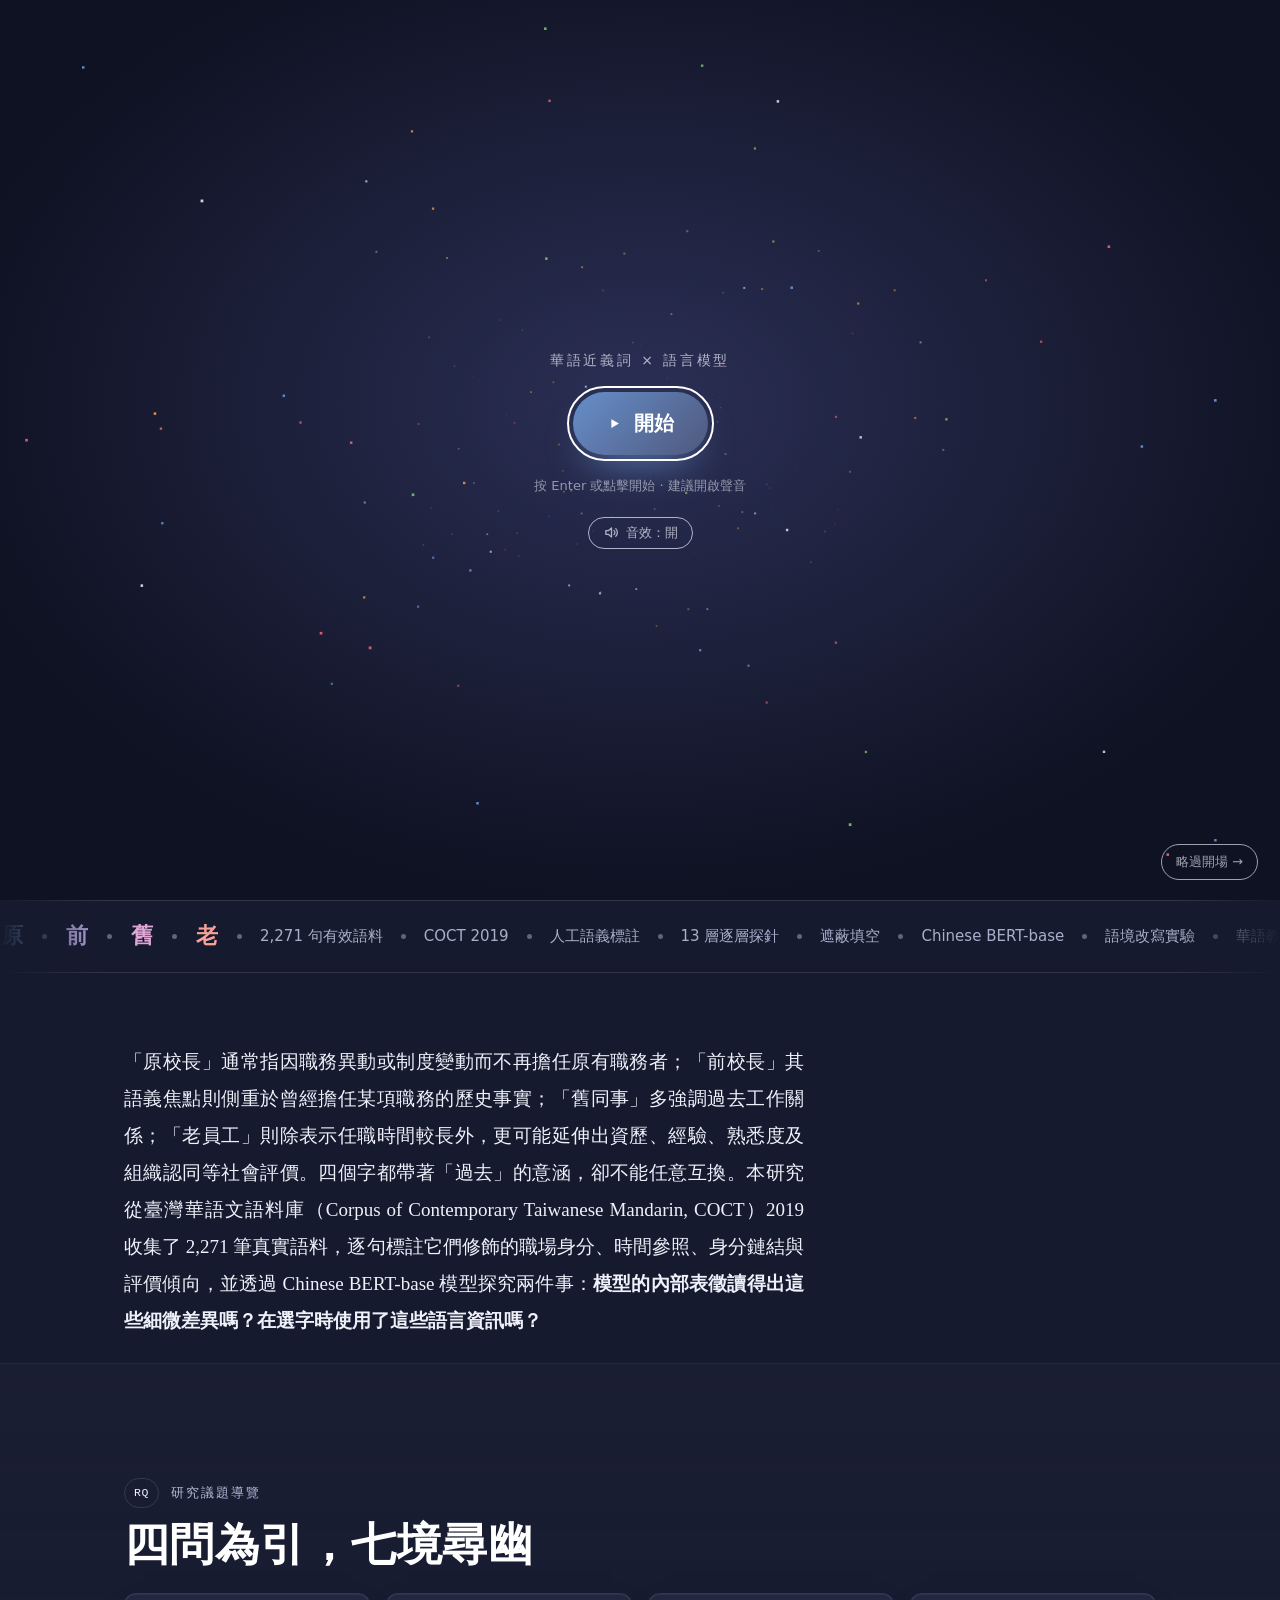
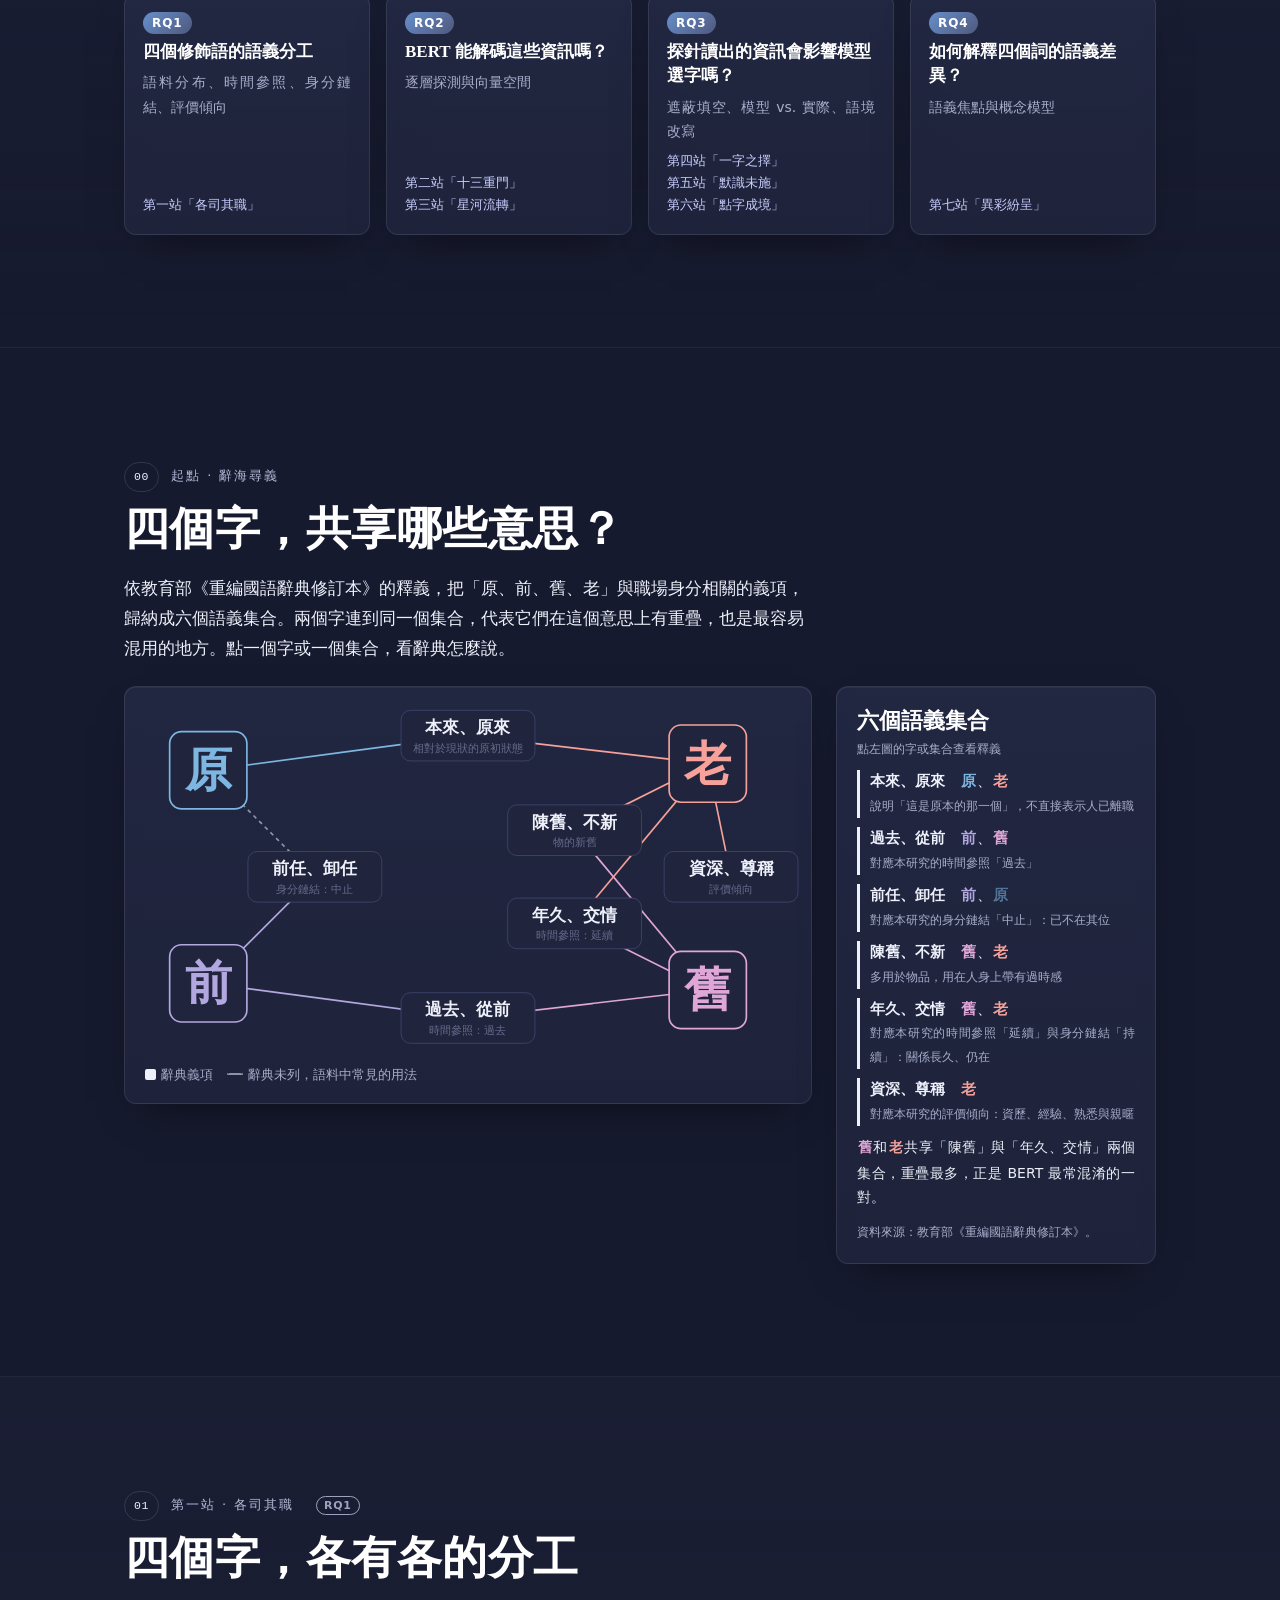
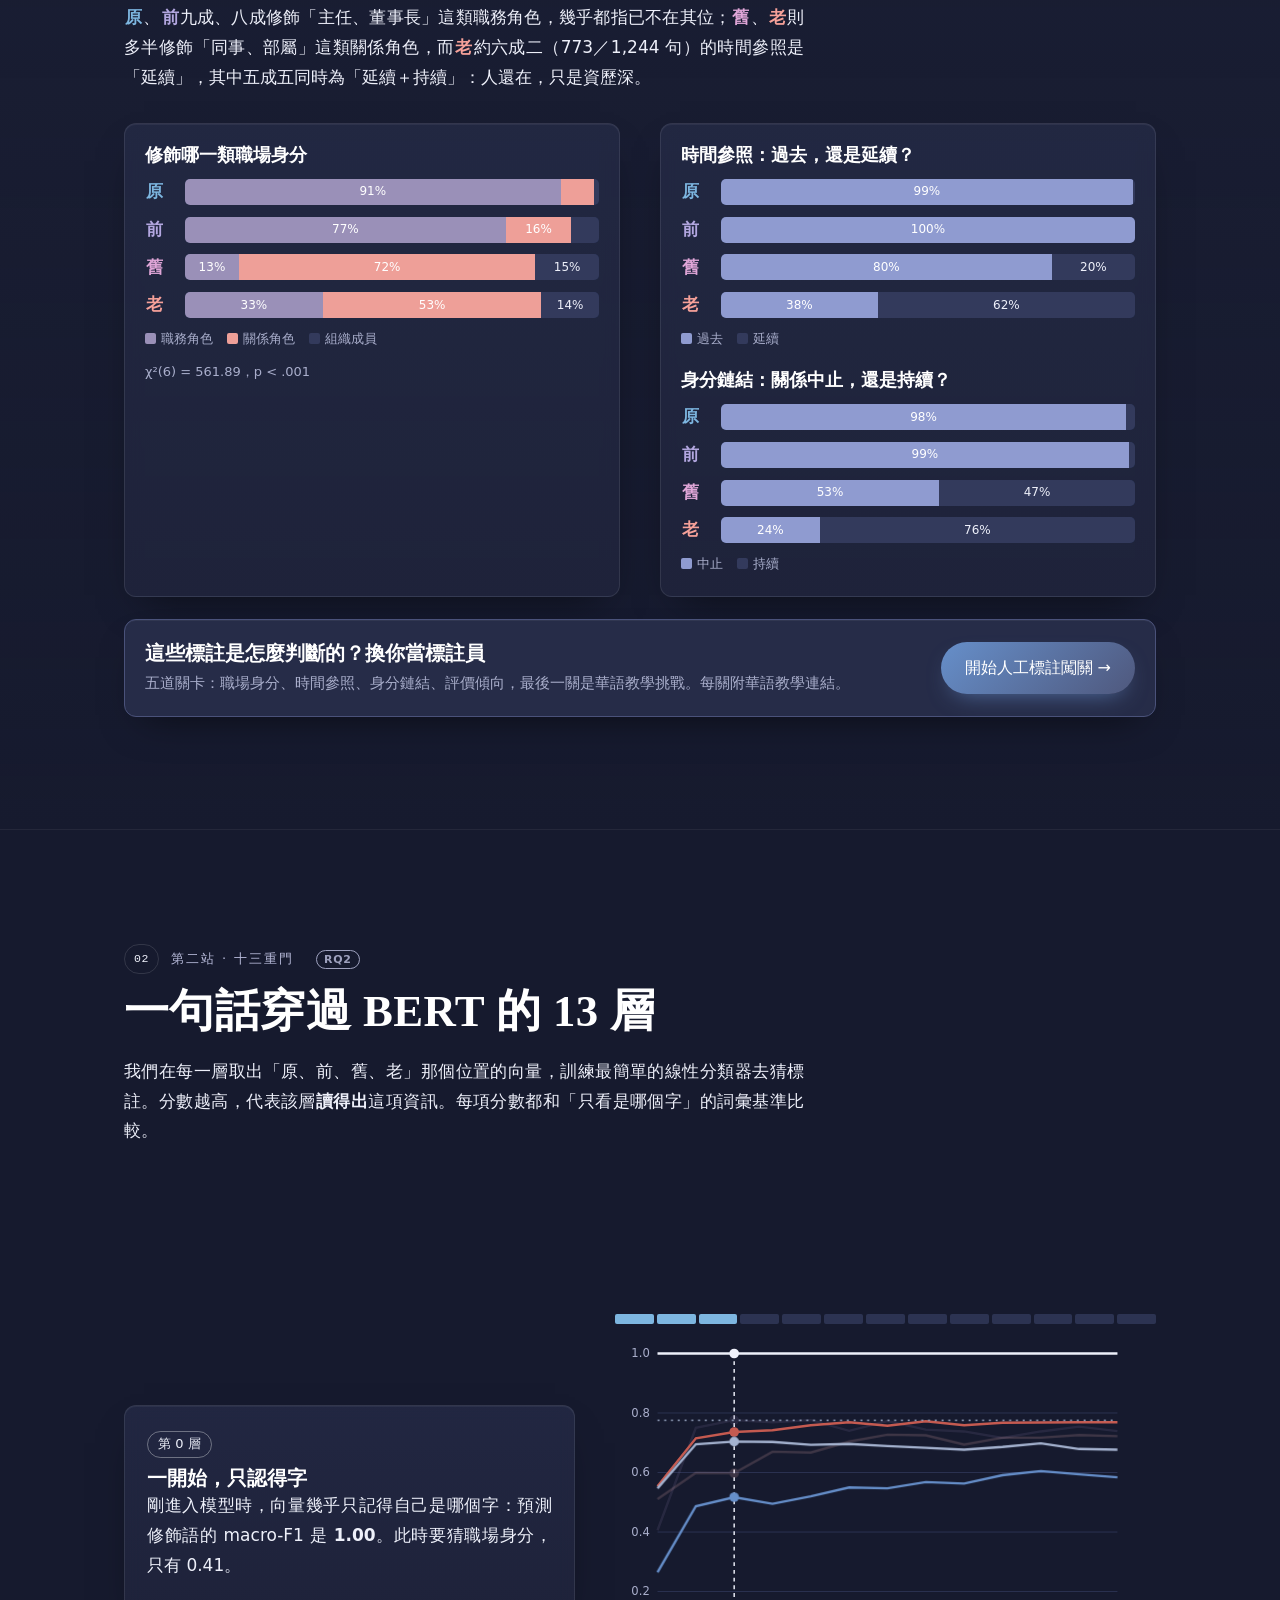
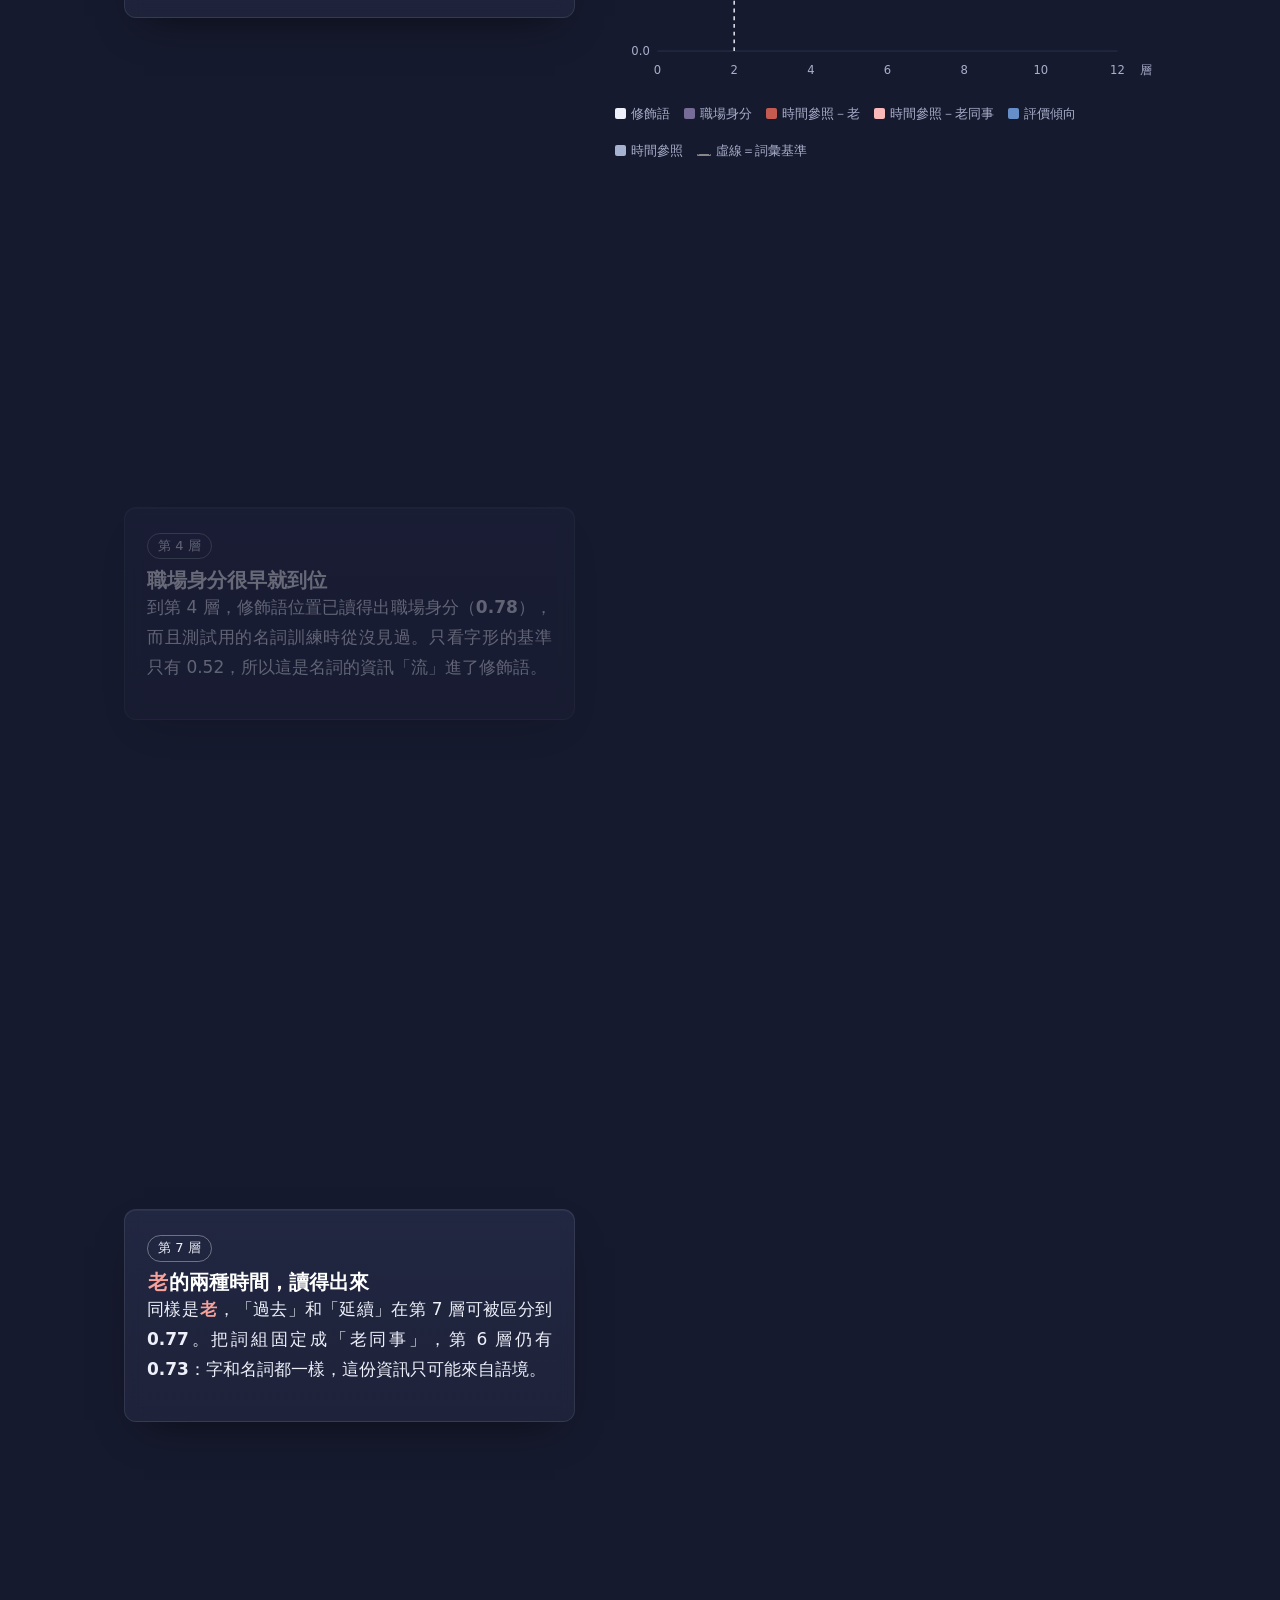
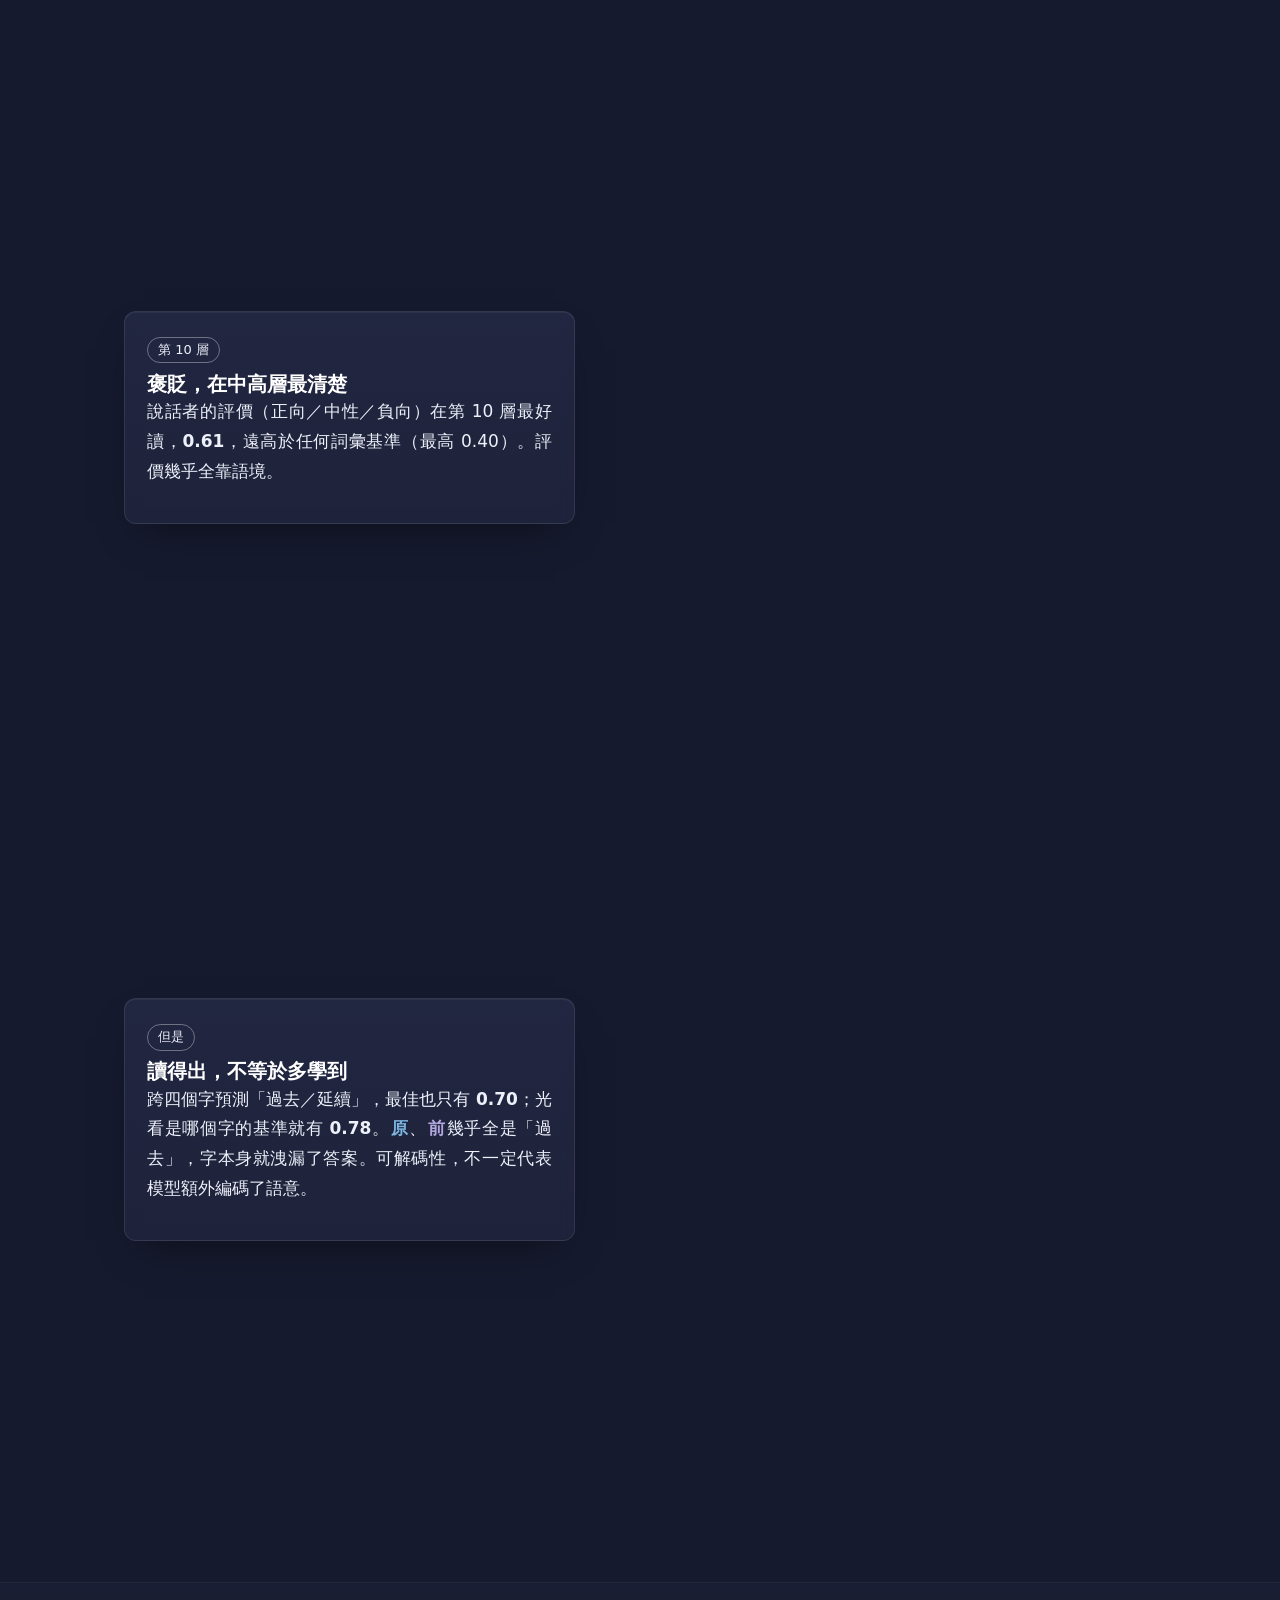
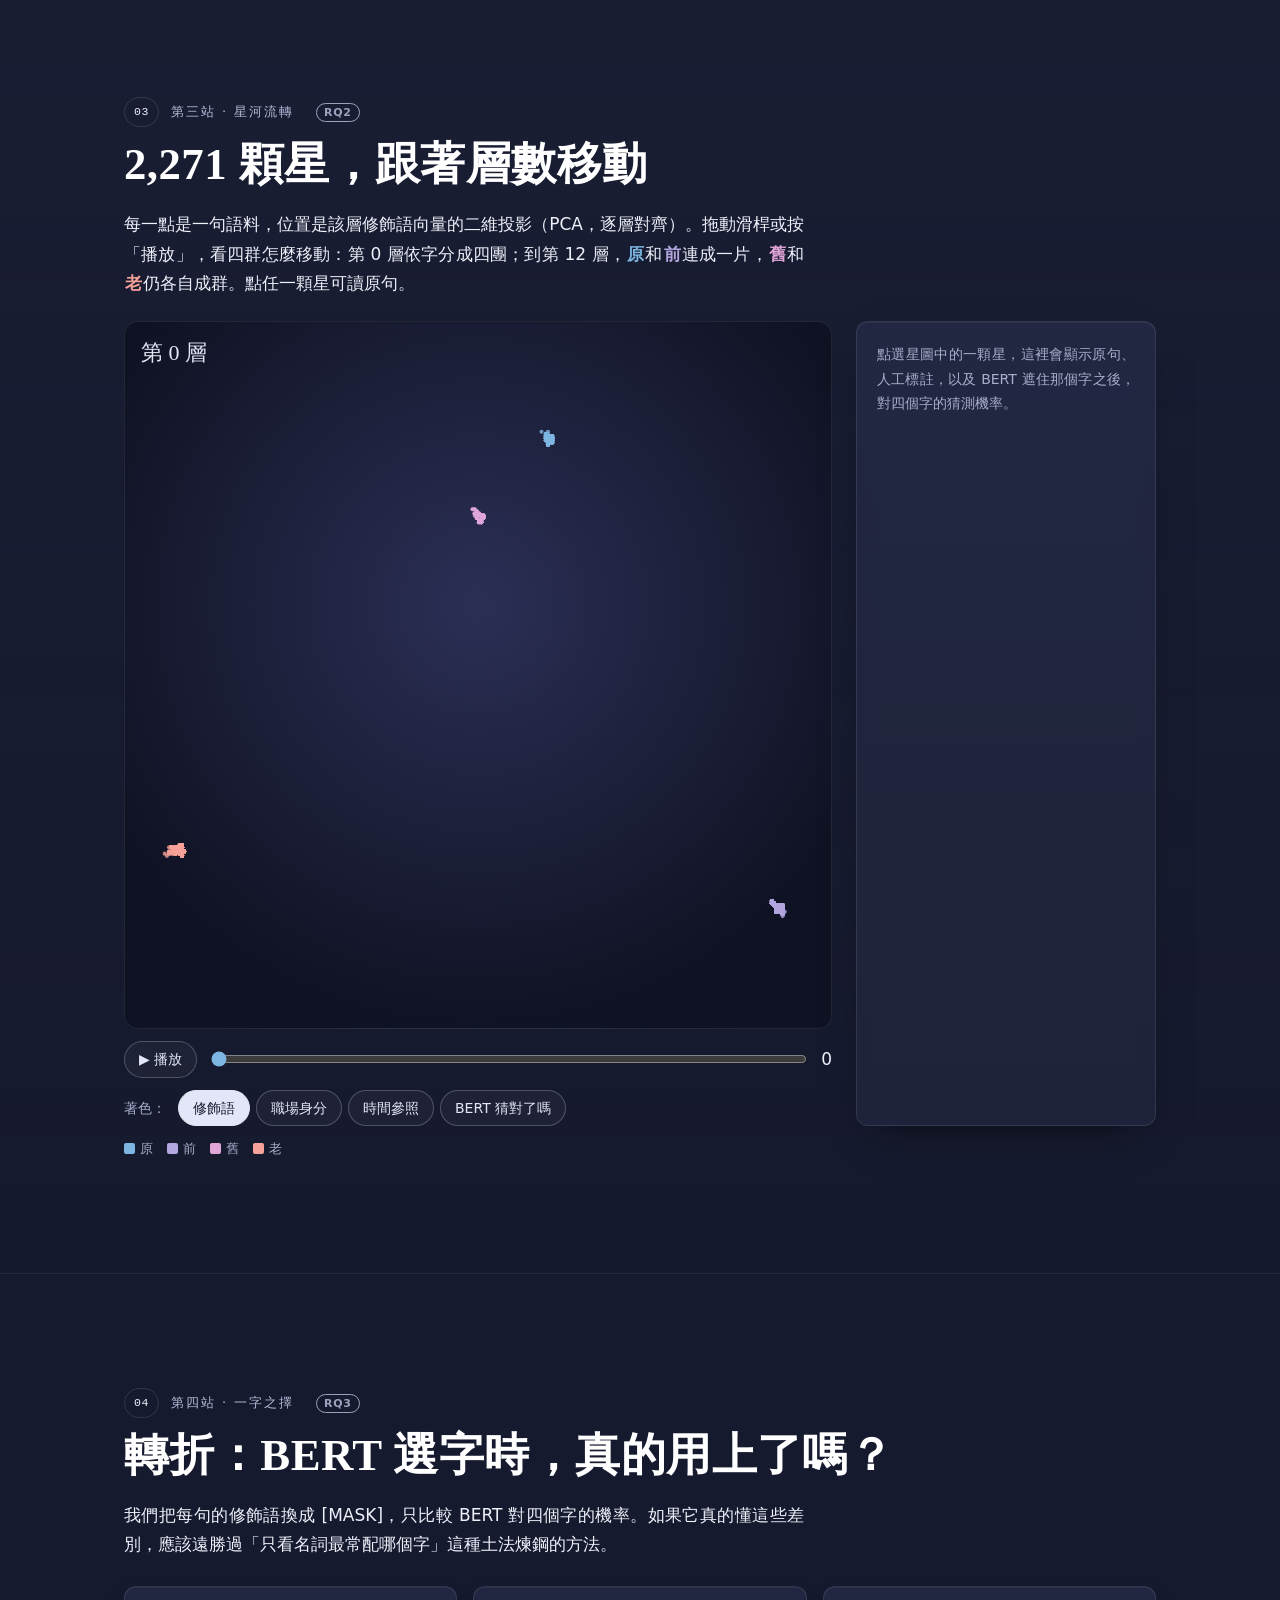
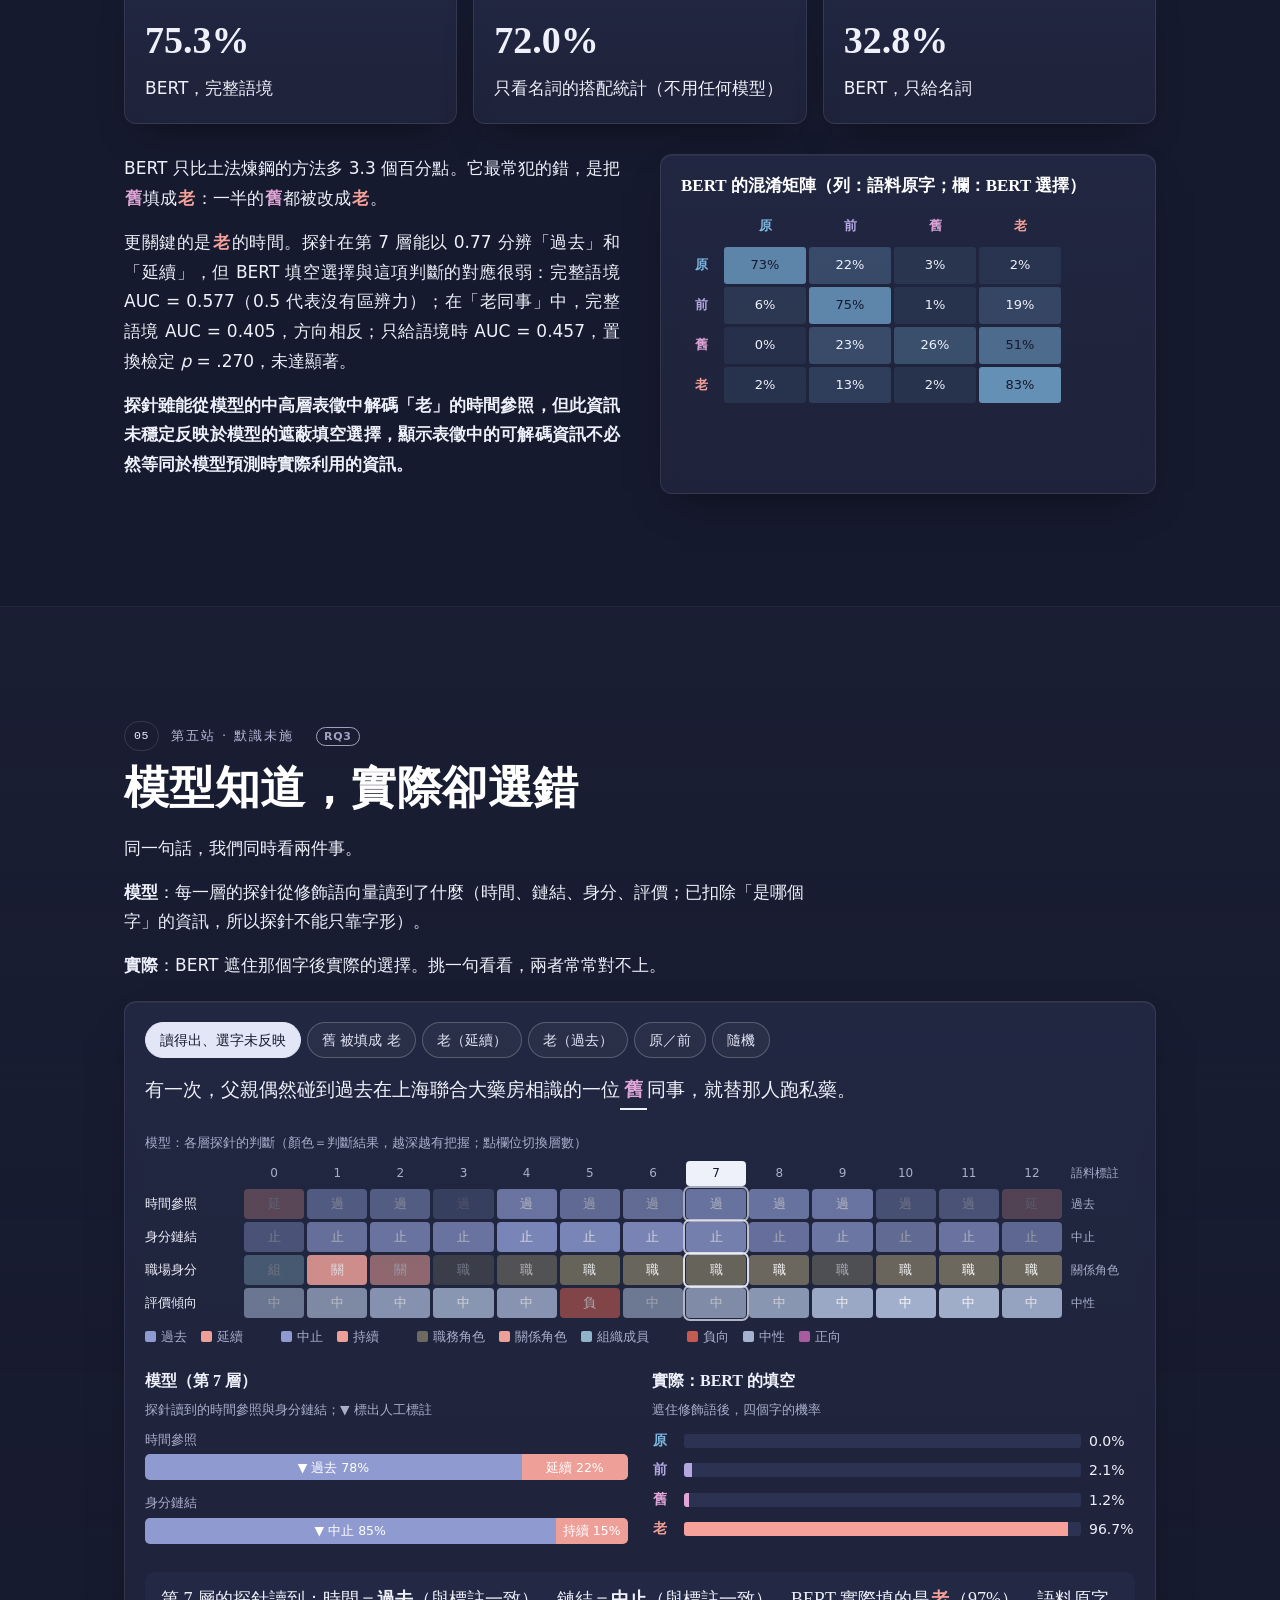
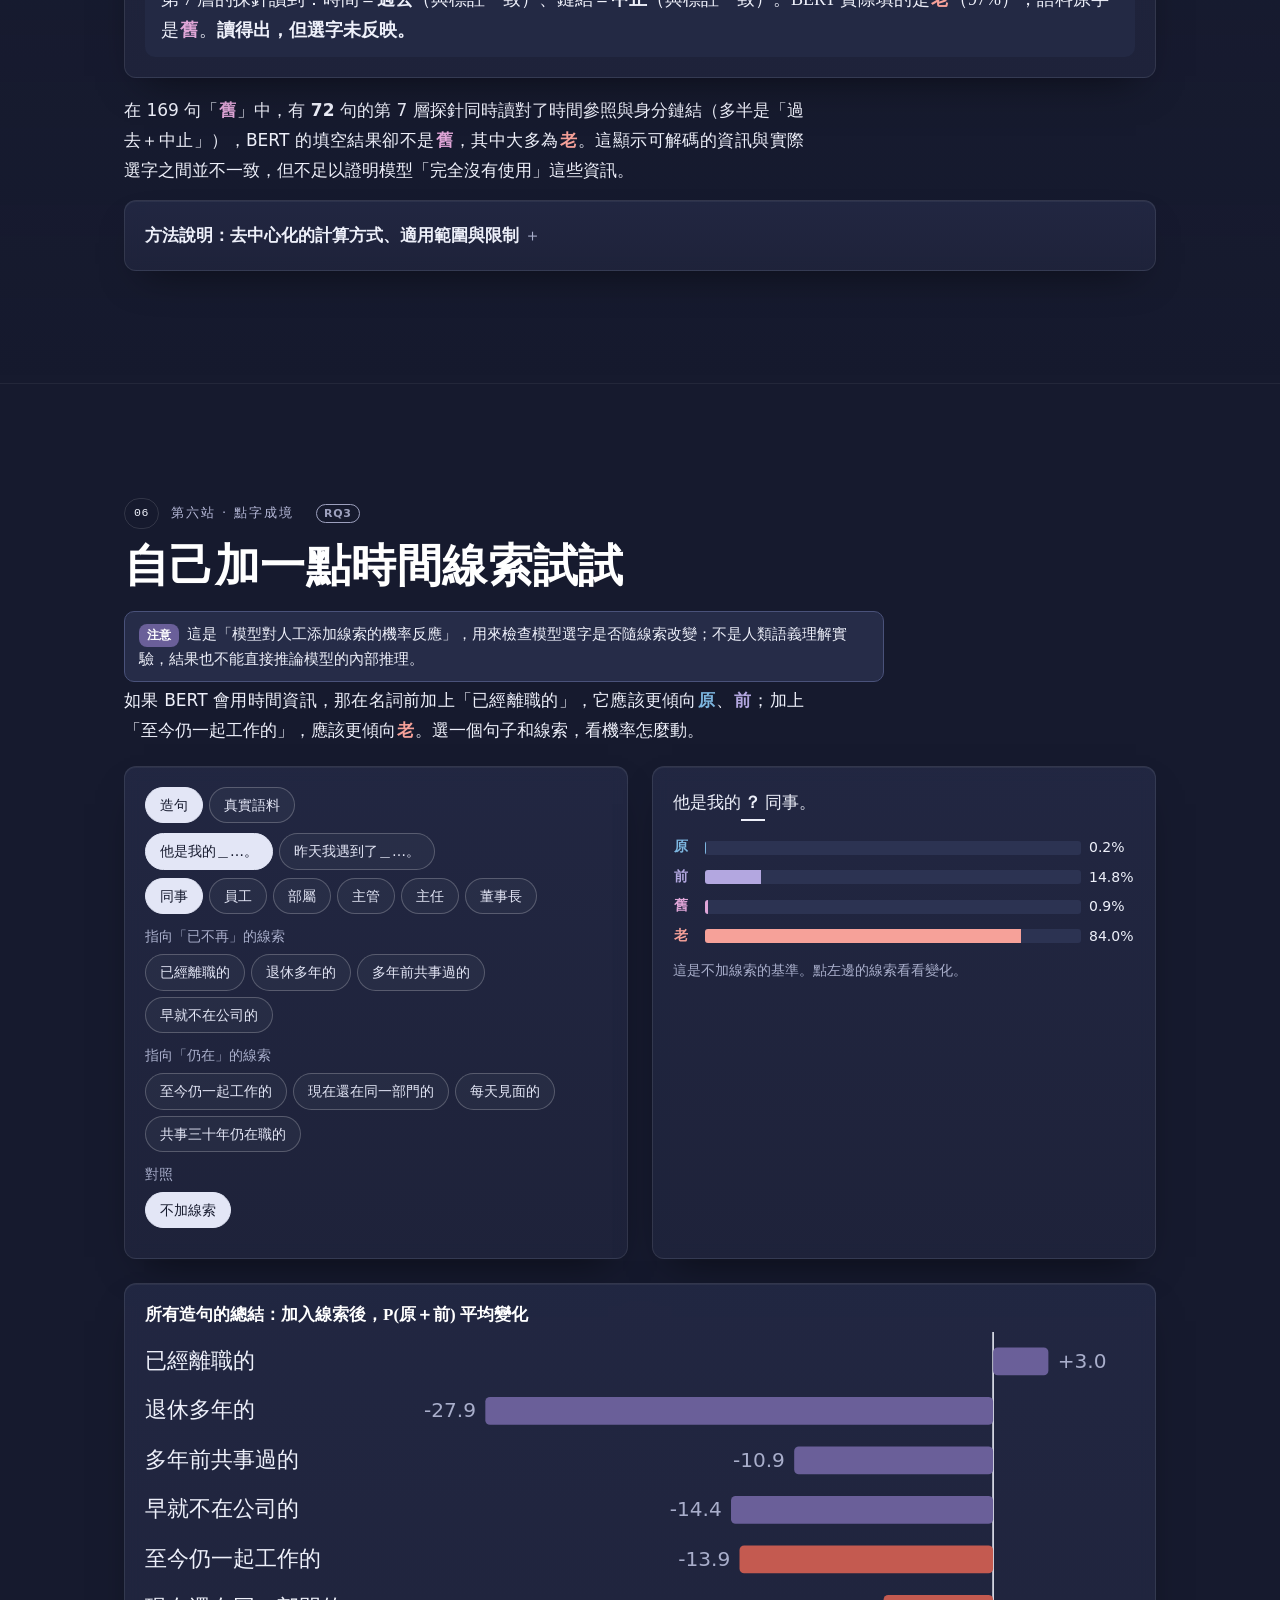
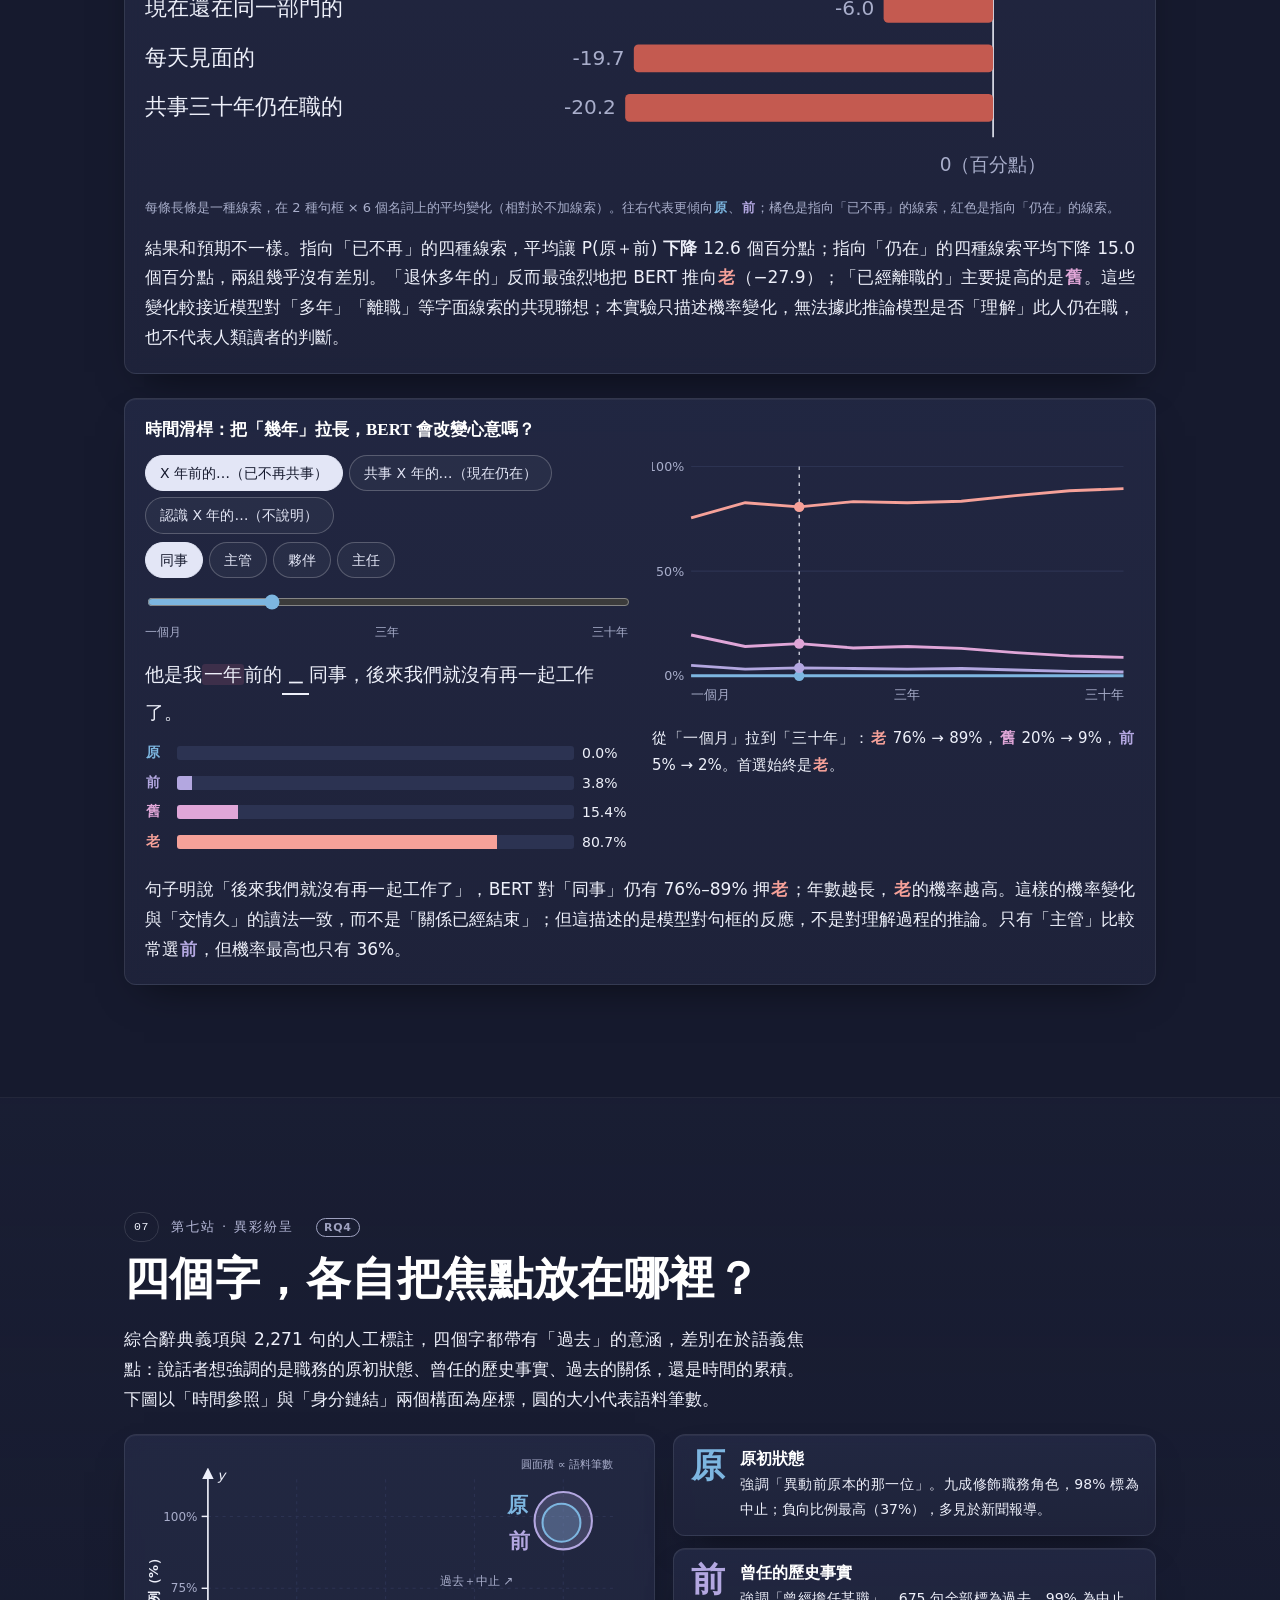
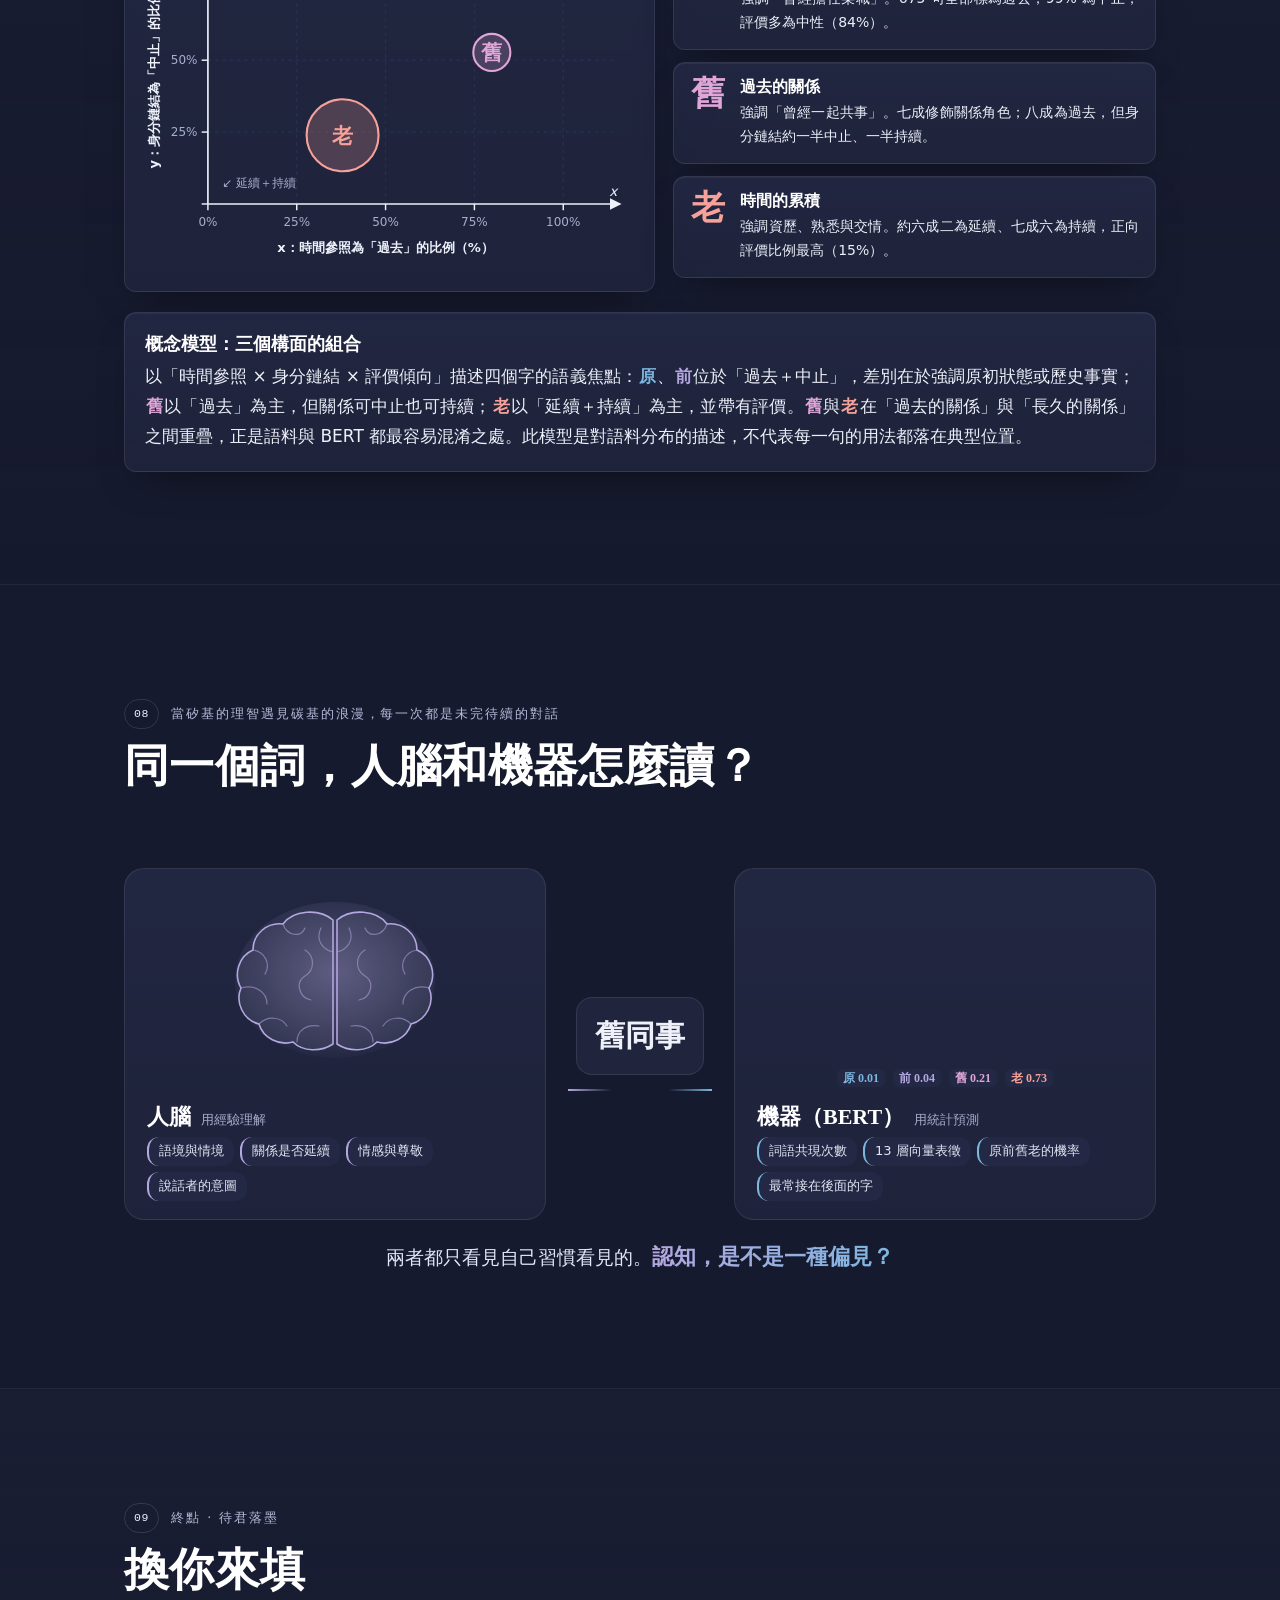
==== commit 5ee763ee: "Add files via upload" ====
--- a/index.html
+++ b/index.html
@@ -4,8 +4,8 @@
 <script>(function(){var d=document.documentElement,t=null,l=null;try{t=localStorage.getItem('yq-theme');l=localStorage.getItem('yq-lang');}catch(e){}var u=new URLSearchParams(location.search).get('lang');if(u){l=u;try{localStorage.setItem('yq-lang',u)}catch(e){}}d.dataset.theme=t==='light'?'light':'dark';d.dataset.lang=l==='en'?'en':'zh';if(d.dataset.lang==='en')d.classList.add('i18n-pending');})();</script>
 <link rel="stylesheet" href="site.css">
 <meta name="theme-color" content="#161a2e">
-<link rel="apple-touch-icon" href="icons/icon-180.png">
-<link rel="icon" href="icons/icon-192.png">
+<link rel="apple-touch-icon" href="icons/icon-180.png?v=2">
+<link rel="icon" href="icons/icon-192.png?v=2">
 
 <meta charset="utf-8">
 <meta name="viewport" content="width=device-width, initial-scale=1">
@@ -303,6 +303,12 @@
 .ac-go{flex:none;padding:10px 18px;border-radius:24px;color:#fff;font-weight:600;font-size:14px;background:linear-gradient(135deg,#668fca,#4f587d)}
 @media (max-width:640px){.appcard{flex-direction:column;align-items:flex-start}.hc-app b{font-size:15px}}
 .fr-btns{display:flex;gap:10px;flex-wrap:wrap}.fr-appbtn{background:linear-gradient(135deg,#668fca,#776b97);color:#fff!important;border-color:transparent!important}
+html[data-theme=light] .hc-app{color:#2a2f4f;background:rgba(255,255,255,.55);border:1px solid rgba(255,255,255,.9);box-shadow:0 14px 34px -16px rgba(79,88,125,.45),inset 0 1px 0 #fff;backdrop-filter:blur(18px) saturate(170%);-webkit-backdrop-filter:blur(18px) saturate(170%)}
+html[data-theme=light] .hc-app small{color:#666b8c;opacity:1}
+html[data-theme=light] .hc-app img{box-shadow:0 4px 12px -4px rgba(79,88,125,.4)}
+html[data-theme=light] .hc-go{color:#4f587d;border-color:rgba(79,88,125,.3);background:rgba(255,255,255,.35);backdrop-filter:blur(12px)}
+html[data-theme=light] .ac-go,html[data-theme=light] #frBar .fr-app,html[data-theme=light] .fr-appbtn{color:#2a2f4f!important;background:rgba(255,255,255,.62)!important;border:1px solid rgba(255,255,255,.95)!important;box-shadow:0 8px 22px -12px rgba(79,88,125,.5),inset 0 1px 0 #fff;backdrop-filter:blur(14px)}
+html[data-theme=light] .appcard{background:rgba(255,255,255,.5);border-color:rgba(255,255,255,.9);backdrop-filter:blur(18px) saturate(160%);-webkit-backdrop-filter:blur(18px) saturate(160%);box-shadow:0 16px 40px -24px rgba(79,88,125,.45),inset 0 1px 0 #fff}
 </style>
 </head>
 <body>
@@ -321,7 +327,7 @@
         <div class="stat"><b class="num" data-count="13">13</b><span>層 BERT 表徵逐層探測</span></div>
         <div class="stat"><b class="num" data-count="75.3" data-dec="1" data-suf="%">75.3%</b><span>BERT 遮蔽填空正確率</span></div>
       </div>
-      <div class="hero-ctas fx-in d5"><a class="hc-app" href="https://chiuryan2002-stack.github.io/xueershixi/"><img src="icons/icon-192.png" alt="" width="34" height="34"><span><b>開啟學習 App「學而時習」</b><small>每日一題・分級練習・錯題本，可安裝到手機</small></span><i>↗</i></a><a class="hc-go" href="#rq">先看研究 ↓</a></div>
+      <div class="hero-ctas fx-in d5"><a class="hc-app" href="https://chiuryan2002-stack.github.io/xueershixi/?install=1"><img src="icons/icon-192.png?v=2" alt="" width="34" height="34"><span><b>開啟學習 App「學而時習」</b><small>每日一題・分級練習・錯題本，可安裝到電腦或手機</small></span><i>↗</i></a><a class="hc-go" href="#rq">先看研究 ↓</a></div>
       <div class="byline fx-in d5">邱珮慈 · 國立臺灣師範大學 · 模型：bert-base-chinese（參數凍結）</div>
     </div>
     <div class="towerinfo fx-in d4">
@@ -522,7 +528,7 @@
   <h2>換你來填</h2>
   <p>跟著小張走過三十年職場，看 BERT 在哪一幕跟不上故事；或者直接挑戰真實語料題。你能比 BERT 更會選嗎？從真實語料抽題，先選再揭曉語料原字與 BERT 的答案。課堂上可用「主持模式」讓全班一起和 BERT 對決。</p>
   <div class="cta"><a href="annotate.html">人工標註闖關</a><a href="story.html">小張的職場三十年（互動故事）</a><a href="duel.html">開始「你來填」</a><a class="ghost" href="duel.html#host">主持模式（課堂用）</a></div>
-  <a class="appcard" href="https://chiuryan2002-stack.github.io/xueershixi/"><img src="icons/icon-192.png" alt="" width="64" height="64"><div><div class="ac-k">華語教學應用</div><b>把研究變成練習：學而時習 App</b><p>96 題依 CEFR 分級（初級 A1–A2、中級 B1–B2、高級 C1–C2），每題附線索解析與英譯；學習端有錯題本與間隔複習，教師端有班級後台與講義；還有「語義眼鏡」瀏覽器外掛，在任何網頁標出原、前、舊、老。</p></div><span class="ac-go">開啟 App ↗</span></a>
+  <a class="appcard" href="https://chiuryan2002-stack.github.io/xueershixi/?install=1"><img src="icons/icon-192.png?v=2" alt="" width="64" height="64"><div><div class="ac-k">華語教學應用</div><b>把研究變成練習：學而時習 App</b><p>96 題依 CEFR 分級（初級 A1–A2、中級 B1–B2、高級 C1–C2），每題附線索解析與英譯；學習端有錯題本與間隔複習，教師端有班級後台與講義；還有「語義眼鏡」瀏覽器外掛，在任何網頁標出原、前、舊、老。</p></div><span class="ac-go">開啟並安裝 App ↗</span></a>
 </div></div></section>
 
 <footer><div class="wrap">
